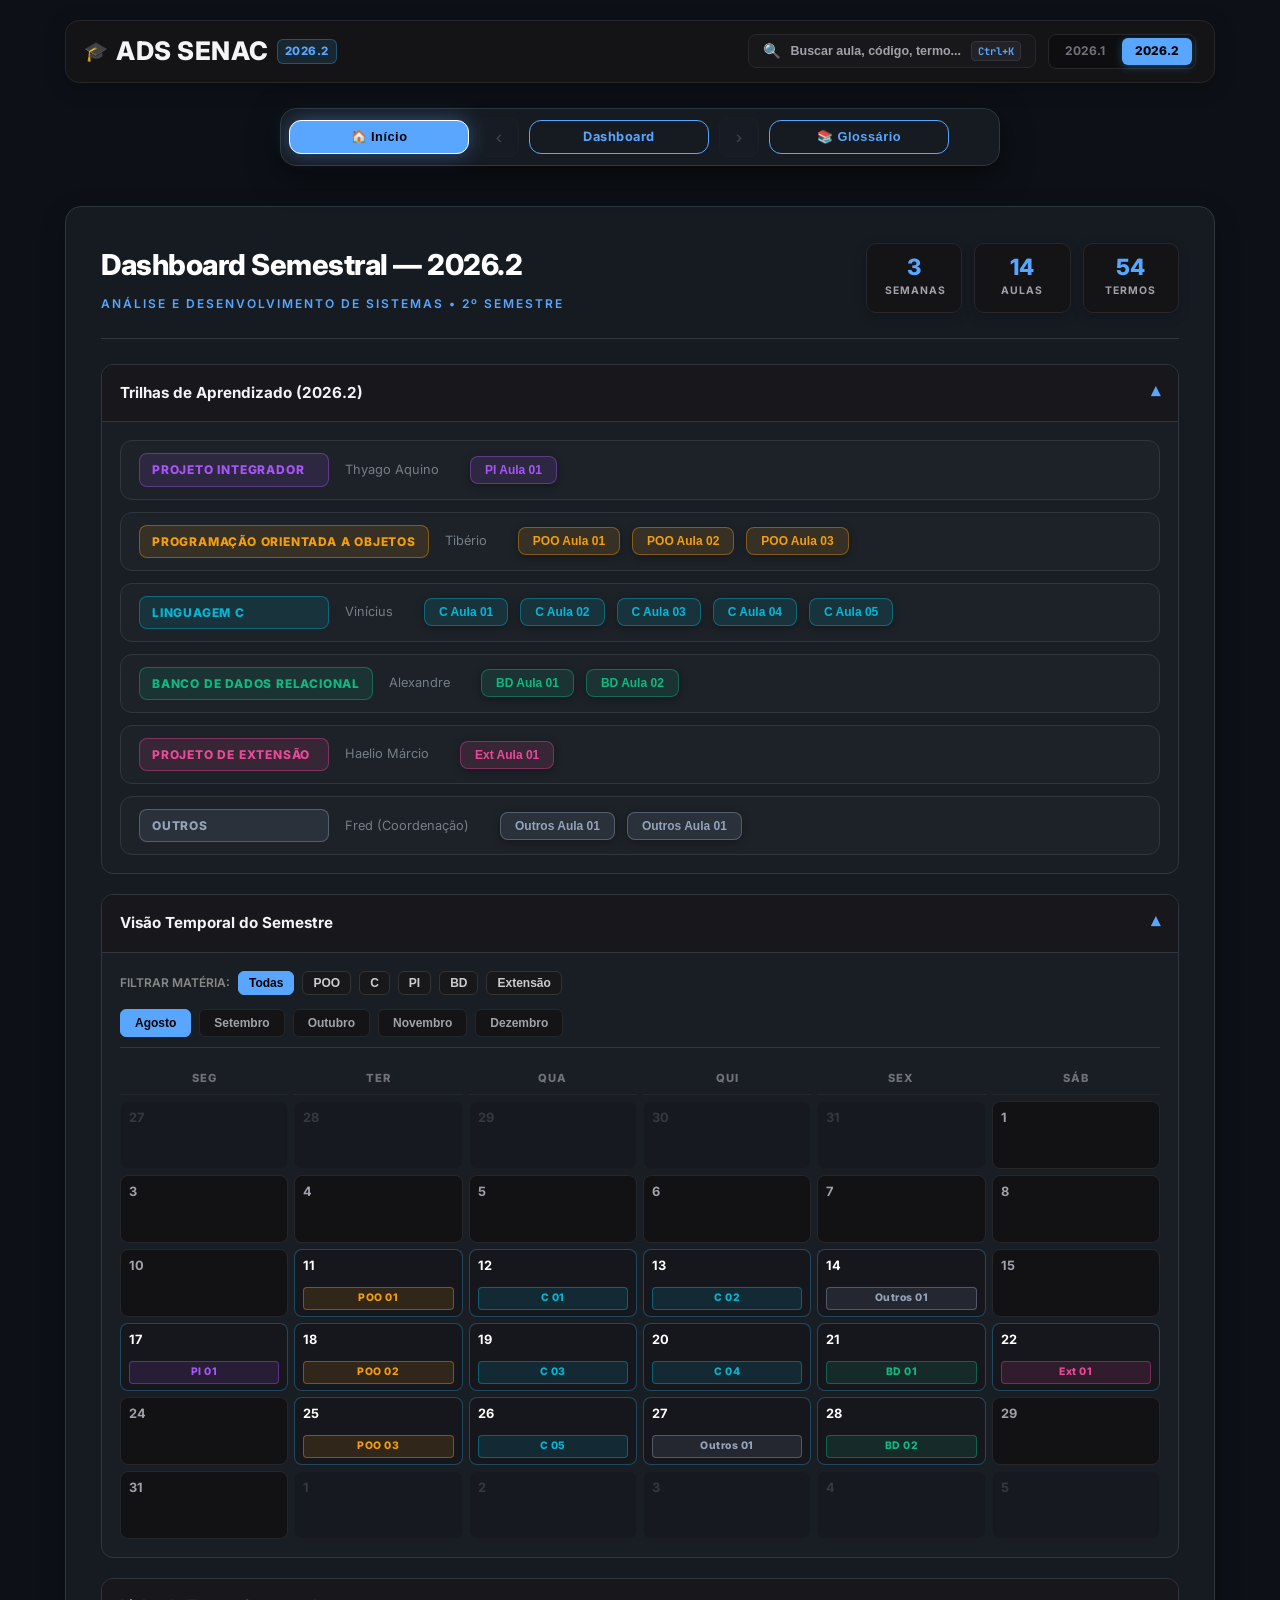
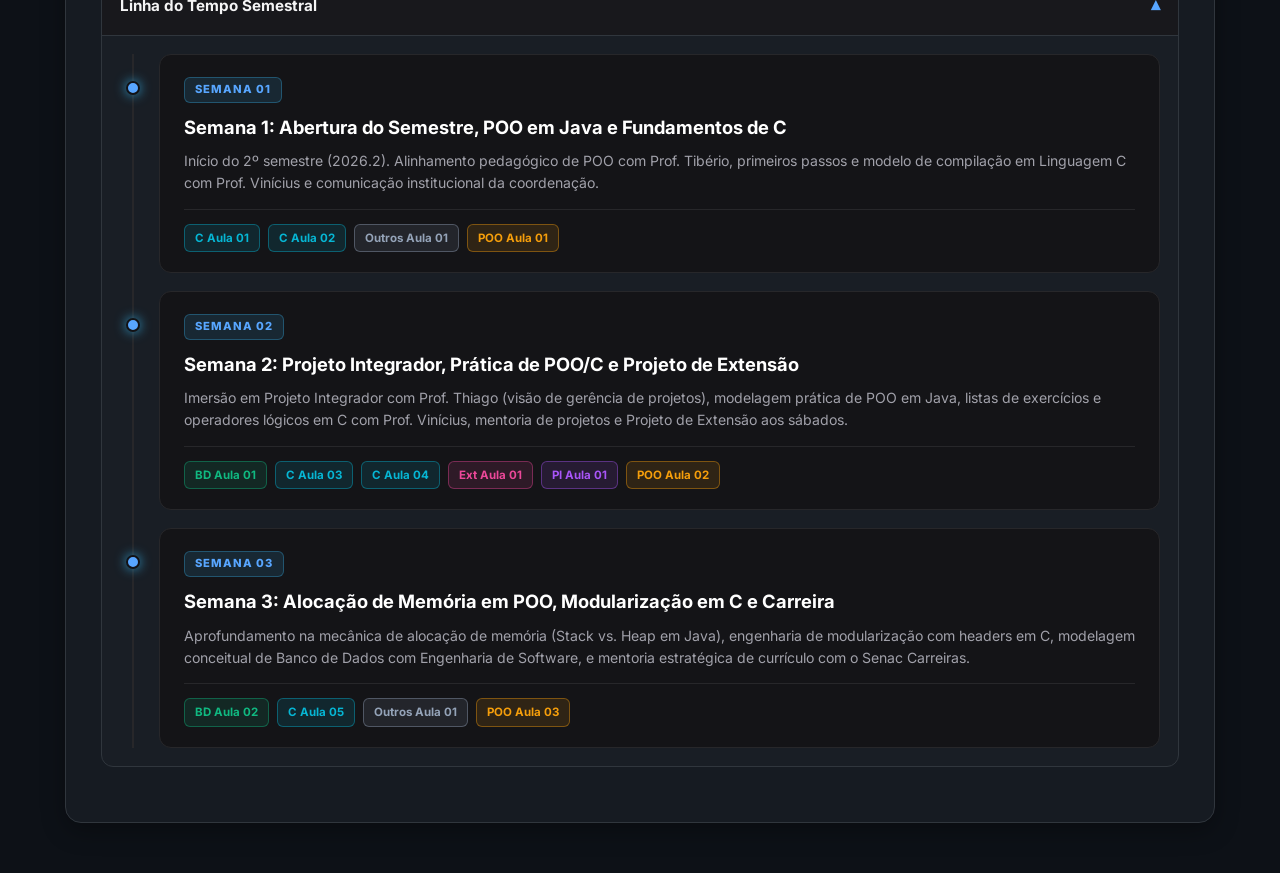
==== portal/index.html @ 9cae807d "feat(s2): processa transcricoes e compila Semana 3 localmente no portal" ====
<!DOCTYPE html>
<html lang="pt-br">
<head>
    <meta charset="UTF-8">
    <meta name="viewport" content="width=device-width, initial-scale=1.0">
    <title>Recap | ADS 2026.2</title>
    <link href="https://fonts.googleapis.com/css2?family=Inter:wght@300;400;500;600;700;800&family=JetBrains+Mono:wght@400;500;700&display=swap" rel="stylesheet">
    <style>
:root {
    --bg-color: #0d1117;
    --nav-bg: #161b22;
    --accent: #58a6ff;
    --accent-gold: #e3b341;
    --text: #e6edf3;
    --text-dim: #8b949e;
    --card: #161b22;
    --card-hover: #1c2128;
    --border: #30363d;
    --glossary-link: #58a6ff;
    --success: #3fb950;
    --danger: #f85149;
    --code-bg: #0d1117;
}

* { margin: 0; padding: 0; box-sizing: border-box; }
body { 
    background: var(--bg-color); 
    color: var(--text); 
    padding: 20px; 
    font-family: 'Inter', -apple-system, BlinkMacSystemFont, "Segoe UI", Roboto, sans-serif;
    line-height: 1.6;
}

.main-container { max-width: 1150px; margin: 0 auto; }

/* Top Header & Semester Switcher */
.header-top {
    display: flex;
    justify-content: space-between;
    align-items: center;
    padding: 15px 0 25px 0;
    border-bottom: 1px solid var(--border);
    margin-bottom: 30px;
    flex-wrap: wrap;
    gap: 15px;
}

.brand-title {
    font-size: 1.6rem;
    font-weight: 800;
    color: #fff;
    display: flex;
    align-items: center;
    gap: 10px;
}

.brand-badge {
    background: rgba(88, 166, 255, 0.15);
    color: var(--accent);
    padding: 4px 10px;
    border-radius: 20px;
    font-size: 0.75rem;
    border: 1px solid rgba(88, 166, 255, 0.3);
    font-weight: 700;
}

.semester-switcher {
    display: flex;
    background: var(--nav-bg);
    border: 1px solid var(--border);
    border-radius: 12px;
    padding: 4px;
    gap: 4px;
}

.semester-btn {
    padding: 8px 16px;
    border-radius: 8px;
    border: none;
    background: transparent;
    color: var(--text-dim);
    font-size: 0.85rem;
    font-weight: 600;
    cursor: pointer;
    text-decoration: none;
    transition: 0.2s;
}

.semester-btn.active {
    background: var(--accent);
    color: #000;
    font-weight: 700;
}

.semester-btn:hover:not(.active) {
    color: #fff;
    background: rgba(255,255,255,0.05);
}

/* Navbar */
.weekly-timeline { 
    display: flex; 
    background: var(--nav-bg); 
    padding: 8px; 
    border-radius: 16px; 
    gap: 10px; 
    margin-bottom: 40px; 
    position: sticky; 
    top: 20px; 
    z-index: 100;
    box-shadow: 0 10px 30px rgba(0,0,0,0.6);
    border: 1px solid var(--border);
    max-width: 720px; 
    margin-left: auto; 
    margin-right: auto;
    align-items: center;
    backdrop-filter: blur(10px);
}

.info-pill { 
    background: transparent; 
    color: var(--accent); 
    padding: 10px 20px; 
    border-radius: 12px; 
    border: 1px solid var(--accent); 
    font-weight: 700; 
    font-size: 0.8rem; 
    line-height: 1; 
    display: flex; 
    align-items: center; 
    min-width: 180px; 
    justify-content: center; 
    letter-spacing: 0.5px; 
    cursor: pointer; 
    transition: 0.2s; 
}

.info-pill:hover { background: rgba(88, 166, 255, 0.1); transform: scale(1.02); }
.info-pill.active { background: var(--accent) !important; color: #000 !important; box-shadow: 0 0 20px rgba(88, 166, 255, 0.4) !important; border: 1px solid #fff !important; }

.day-btn { 
    width: 40px;
    height: 40px;
    border-radius: 10px; 
    cursor: pointer; 
    transition: 0.2s; 
    display: flex; 
    align-items: center; 
    justify-content: center;
    color: var(--text); 
    font-size: 1.2rem; 
    border: 1px solid var(--border); 
    background: #21262d; 
}

.day-btn:hover { background: #30363d; color: var(--accent); }

/* Stats Bar */
.stats-bar { display: flex; gap: 15px; margin-bottom: 35px; flex-wrap: wrap; width: 100%; }
.stat-card { 
    background: var(--card); 
    border: 1px solid var(--border); 
    padding: 18px 14px; 
    border-radius: 14px; 
    flex: 1; 
    min-width: 0;
    text-align: center; 
    box-shadow: 0 4px 12px rgba(0,0,0,0.2);
}
.stat-value { font-size: 1.8rem; font-weight: 800; color: var(--accent); display: block; }
.stat-label { font-size: 0.72rem; color: var(--text-dim); text-transform: uppercase; letter-spacing: 1px; margin-top: 4px; font-weight: 700; }

/* Lesson Card */
.lesson-card {
    background: var(--card);
    border: 1px solid var(--border);
    border-radius: 16px;
    padding: 35px;
    margin-bottom: 30px;
    box-shadow: 0 8px 24px rgba(0,0,0,0.3);
}

.lesson-metadata {
    display: flex;
    gap: 10px;
    align-items: center;
    margin-bottom: 15px;
    color: var(--text-dim);
    font-size: 0.85rem;
    flex-wrap: wrap;
}

.badge {
    padding: 4px 10px;
    border-radius: 8px;
    font-size: 0.75rem;
    font-weight: 700;
    text-transform: uppercase;
}
.badge-poo { background: rgba(227, 179, 65, 0.15); color: #e3b341; border: 1px solid rgba(227, 179, 65, 0.3); }
.badge-cpp { background: rgba(88, 166, 255, 0.15); color: #58a6ff; border: 1px solid rgba(88, 166, 255, 0.3); }
.badge-bd { background: rgba(63, 185, 80, 0.15); color: #3fb950; border: 1px solid rgba(63, 185, 80, 0.3); }
.badge-pi { background: rgba(188, 140, 255, 0.15); color: #bc8cff; border: 1px solid rgba(188, 140, 255, 0.3); }

/* Disciplines Tracks Grid */
.tracks-grid {
    display: grid;
    grid-template-columns: repeat(auto-fit, minmax(260px, 1fr));
    gap: 20px;
    margin: 25px 0 40px 0;
}

.track-card {
    background: #11141a;
    border: 1px solid var(--border);
    border-radius: 14px;
    padding: 20px;
    transition: 0.2s;
    cursor: pointer;
}
.track-card:hover {
    border-color: var(--accent);
    transform: translateY(-2px);
    background: #161c24;
}
.track-title { font-size: 1.1rem; font-weight: 700; color: #fff; margin-bottom: 6px; }
.track-prof { font-size: 0.8rem; color: var(--text-dim); margin-bottom: 15px; }
.track-lessons { display: flex; flex-wrap: wrap; gap: 8px; }
.lesson-pill-btn {
    background: #21262d;
    color: var(--text);
    border: 1px solid var(--border);
    padding: 5px 12px;
    border-radius: 8px;
    font-size: 0.75rem;
    cursor: pointer;
    text-decoration: none;
    transition: 0.2s;
}
.lesson-pill-btn:hover { background: var(--accent); color: #000; font-weight: 700; }

/* Timeline Sections */
.timeline-section {
    margin-bottom: 30px;
    border-left: 2px solid var(--border);
    padding-left: 20px;
    position: relative;
}
.timeline-section::before {
    content: '';
    position: absolute;
    left: -7px;
    top: 0;
    width: 12px;
    height: 12px;
    border-radius: 50%;
    background: var(--accent);
}
.week-header {
    font-size: 1.3rem;
    font-weight: 800;
    color: #fff;
    margin-bottom: 8px;
}
.week-desc {
    color: var(--text-dim);
    font-size: 0.9rem;
    margin-bottom: 15px;
}
.week-cards-grid {
    display: grid;
    grid-template-columns: repeat(auto-fill, minmax(300px, 1fr));
    gap: 15px;
}
.week-card-item {
    background: #11141a;
    border: 1px solid var(--border);
    border-radius: 12px;
    padding: 16px;
    cursor: pointer;
    transition: 0.2s;
}
.week-card-item:hover {
    border-color: var(--accent);
    background: #171d26;
}
.item-meta { font-size: 0.75rem; color: var(--text-dim); margin-bottom: 5px; }
.item-title { font-size: 0.95rem; font-weight: 700; color: #fff; margin-bottom: 8px; }
.item-topics { font-size: 0.8rem; color: #aaa; line-height: 1.4; }

/* Content Typography */
.spa-section { display: none; }
.spa-section.active { display: block; animation: fadeIn 0.3s ease; }

@keyframes fadeIn {
    from { opacity: 0; transform: translateY(6px); }
    to { opacity: 1; transform: translateY(0); }
}

h1, h2, h3, h4 { color: #fff; margin-bottom: 15px; }
h2 { font-size: 1.4rem; border-bottom: 1px solid var(--border); padding-bottom: 8px; margin-top: 30px; }
h3 { font-size: 1.15rem; margin-top: 20px; color: var(--accent); }
p { margin-bottom: 15px; color: #c9d1d9; font-size: 0.95rem; }
ul, ol { margin: 15px 0 20px 25px; color: #c9d1d9; font-size: 0.95rem; }
li { margin-bottom: 8px; }
hr { border: 0; border-top: 1px solid var(--border); margin: 30px 0; }

/* Code Blocks */
pre, code {
    font-family: 'JetBrains Mono', monospace;
}
code:not(pre code) {
    background: #21262d;
    color: #ff7b72;
    padding: 2px 6px;
    border-radius: 6px;
    font-size: 0.85em;
}
pre {
    background: var(--code-bg);
    border: 1px solid var(--border);
    border-radius: 12px;
    padding: 16px;
    overflow-x: auto;
    margin: 20px 0;
    font-size: 0.88rem;
    line-height: 1.5;
}

/* Callouts */
.callout {
    border-left: 4px solid var(--accent);
    background: rgba(88, 166, 255, 0.08);
    border-radius: 0 12px 12px 0;
    padding: 15px 20px;
    margin: 20px 0;
}
.callout-title { font-weight: 700; margin-bottom: 6px; color: #fff; }
.callout-content { font-size: 0.9rem; color: #c9d1d9; }
.callout-warning { border-color: #d29922; background: rgba(210, 153, 34, 0.08); }
.callout-danger { border-color: #f85149; background: rgba(248, 81, 73, 0.08); }
.callout-success { border-color: #3fb950; background: rgba(63, 185, 80, 0.08); }

/* Glossario */
.glossary-grid {
    display: grid;
    grid-template-columns: repeat(auto-fill, minmax(320px, 1fr));
    gap: 20px;
    margin-top: 25px;
}
.glossary-card {
    background: #11141a;
    border: 1px solid var(--border);
    border-radius: 14px;
    padding: 20px;
}
.glossary-term {
    font-size: 1.1rem;
    font-weight: 700;
    color: var(--accent);
    margin-bottom: 8px;
}
.glossary-def {
    font-size: 0.88rem;
    color: #c9d1d9;
    margin-bottom: 12px;
    line-height: 1.5;
}
.glossary-sources {
    display: flex;
    flex-wrap: wrap;
    gap: 6px;
}
.source-tag {
    background: #21262d;
    color: var(--text-dim);
    padding: 3px 8px;
    border-radius: 6px;
    font-size: 0.7rem;
    text-decoration: none;
    transition: 0.2s;
}
.source-tag:hover { background: var(--accent); color: #000; }

/* ==========================================================================
   RESPONSIVE DESIGN (MOBILE-FIRST / TABLET OPTIMIZATIONS)
   ========================================================================== */

table {
    width: 100%;
    border-collapse: collapse;
    margin: 18px 0;
    font-size: 0.9rem;
    display: block;
    overflow-x: auto;
    -webkit-overflow-scrolling: touch;
}

th, td {
    padding: 10px 14px;
    border: 1px solid var(--border);
    text-align: left;
}

th {
    background: rgba(255, 255, 255, 0.04);
    color: #fff;
    font-weight: 700;
}

@media (max-width: 768px) {
    body {
        padding: 10px 8px;
        font-size: 15px;
        -webkit-text-size-adjust: 100%;
    }

    .main-container {
        width: 100%;
        max-width: 100%;
    }

    /* Top Header */
    .header-top {
        padding: 8px 4px 14px 4px;
        margin-bottom: 14px;
        gap: 10px;
        justify-content: space-between;
    }

    .brand-title {
        font-size: 1.2rem;
        gap: 6px;
    }

    .brand-badge {
        font-size: 0.68rem;
        padding: 2px 7px;
    }

    .semester-switcher {
        padding: 2px;
        gap: 2px;
    }

    .semester-btn {
        padding: 6px 10px;
        font-size: 0.75rem;
    }

    /* Floating Timeline / Navbar */
    .weekly-timeline {
        top: 8px;
        padding: 5px 6px;
        gap: 5px;
        max-width: 100%;
        margin-bottom: 18px;
        border-radius: 12px;
    }

    .info-pill {
        min-width: 0 !important;
        padding: 7px 10px;
        font-size: 0.72rem;
        flex: 1;
        letter-spacing: 0;
    }

    #nav-context {
        min-width: 0 !important;
        max-width: 115px;
        font-size: 0.72rem;
        padding: 7px 4px;
        text-overflow: ellipsis;
        overflow: hidden;
        white-space: nowrap;
    }

    .day-btn {
        width: 34px;
        height: 34px;
        min-width: 34px;
        font-size: 1.05rem;
        border-radius: 8px;
        flex-shrink: 0;
    }

    /* Stats Bar */
    .stats-bar {
        display: grid;
        grid-template-columns: repeat(3, 1fr);
        gap: 8px;
        margin-bottom: 18px;
    }

    .stat-card {
        min-width: 0;
        padding: 10px 4px;
        border-radius: 10px;
    }

    .stat-value {
        font-size: 1.25rem;
    }

    .stat-label {
        font-size: 0.6rem;
        letter-spacing: 0.5px;
        margin-top: 2px;
    }

    /* Lesson Card & Typography */
    .lesson-card {
        padding: 18px 14px;
        border-radius: 12px;
        margin-bottom: 18px;
    }

    .lesson-metadata {
        gap: 6px;
        font-size: 0.75rem;
        margin-bottom: 12px;
    }

    .badge {
        padding: 3px 7px;
        font-size: 0.68rem;
    }

    h1, .lesson-card h1 {
        font-size: 1.3rem !important;
        line-height: 1.3;
        margin-bottom: 10px;
    }

    h2, .lesson-card h2 {
        font-size: 1.12rem !important;
        margin-top: 22px;
        padding-bottom: 5px;
        margin-bottom: 10px;
    }

    h3, .lesson-card h3 {
        font-size: 1rem !important;
        margin-top: 16px;
        margin-bottom: 8px;
    }

    p, .lesson-card p {
        font-size: 0.92rem;
        line-height: 1.6;
        color: #d1d5db;
        margin-bottom: 12px;
    }

    ul, ol, .lesson-card ul, .lesson-card ol {
        margin: 10px 0 14px 18px;
        font-size: 0.92rem;
    }

    li, .lesson-card li {
        margin-bottom: 6px;
        line-height: 1.55;
    }

    /* Callouts */
    .callout {
        padding: 12px 14px;
        margin: 14px 0;
        border-radius: 0 10px 10px 0;
    }

    .callout-title {
        font-size: 0.78rem;
        margin-bottom: 4px;
    }

    .callout-content {
        font-size: 0.85rem;
        line-height: 1.5;
    }

    /* Code Blocks */
    pre, div.sourceCode {
        padding: 12px 14px !important;
        margin: 14px 0 !important;
        font-size: 0.8rem !important;
        border-radius: 8px !important;
        line-height: 1.45 !important;
        border-left-width: 3px !important;
    }

    code:not(pre code) {
        font-size: 0.8em;
        word-break: break-word;
    }

    /* Tables */
    table {
        margin: 14px 0;
        font-size: 0.8rem;
    }

    th, td {
        padding: 8px 10px;
        white-space: nowrap;
    }

    /* Tracks Grid */
    .tracks-grid {
        grid-template-columns: 1fr;
        gap: 10px;
        margin: 16px 0 25px 0;
    }

    .track-card {
        padding: 14px;
    }

    .track-title {
        font-size: 0.98rem;
    }

    /* Discipline Rows */
    .discipline-row {
        flex-direction: column;
        align-items: flex-start;
        gap: 10px;
        padding: 12px 14px;
    }

    .disc-badge {
        min-width: unset;
        width: 100%;
        text-align: center;
        padding: 6px 10px;
    }

    .lesson-pills {
        width: 100%;
        gap: 6px;
    }

    .lesson-pill {
        font-size: 0.7rem;
        padding: 5px 10px;
    }

    /* Timeline */
    .timeline-container {
        padding-left: 16px;
        margin-left: 6px;
        gap: 12px;
    }

    .timeline-dot {
        left: -23px;
        top: 18px;
        width: 12px;
        height: 12px;
    }

    .timeline-card {
        padding: 14px 16px;
        border-radius: 10px;
    }

    .timeline-title {
        font-size: 1.02rem;
    }

    .timeline-text {
        font-size: 0.83rem;
        margin-bottom: 10px;
        line-height: 1.5;
    }

    .timeline-mini-pills {
        gap: 5px;
        padding-top: 10px;
    }

    .timeline-mini-pill {
        font-size: 0.68rem;
        padding: 3px 7px;
    }

    /* Month selector & Calendar */
    .collapsible-content {
        padding: 10px 4px !important;
    }

    .month-selector {
        overflow-x: auto;
        -webkit-overflow-scrolling: touch;
        padding-bottom: 6px;
        gap: 6px;
        display: flex;
        justify-content: flex-start;
    }

    .month-pill {
        font-size: 0.72rem;
        padding: 5px 10px;
        white-space: nowrap;
        flex-shrink: 0;
    }

    .calendar-wrapper {
        width: 100%;
        overflow-x: auto;
        -webkit-overflow-scrolling: touch;
        padding-bottom: 4px;
    }

    .calendar-grid {
        display: grid !important;
        grid-template-columns: repeat(6, minmax(0, 1fr)) !important;
        gap: 3px !important;
        width: 100% !important;
        min-width: 300px !important;
    }

    .calendar-header-day {
        font-size: 0.65rem;
        padding: 3px 1px;
    }

    .calendar-day {
        min-height: 46px;
        padding: 3px 2px;
        border-radius: 5px;
        min-width: 0 !important;
        overflow: hidden;
    }

    .day-number {
        font-size: 0.68rem;
    }

    .cal-tag {
        font-size: 0.52rem;
        padding: 1px 2px;
        letter-spacing: 0;
        margin-top: 2px;
        white-space: nowrap;
        overflow: hidden;
        text-overflow: ellipsis;
    }

    /* Glossary */
    .glossary-grid {
        grid-template-columns: 1fr !important;
        gap: 10px !important;
        margin-top: 15px !important;
    }

    .glossary-item {
        padding: 14px 16px !important;
        border-radius: 10px !important;
    }

    .glossary-term {
        font-size: 0.95rem !important;
    }

    .glossary-def {
        font-size: 0.83rem !important;
        margin-bottom: 10px !important;
    }

    .glossary-footer {
        padding-top: 10px !important;
    }

    .action-btn {
        padding: 4px 8px !important;
        font-size: 0.68rem !important;
    }
}


    /* --- TOP APP BAR UNIFICADA (1 LINHA HORIZONTAL) --- */
    .app-header {
        display: flex !important;
        flex-direction: row !important;
        justify-content: space-between !important;
        align-items: center !important;
        background: #141417 !important;
        border: 1px solid #27272a !important;
        border-radius: 14px !important;
        padding: 10px 18px !important;
        margin-bottom: 25px !important;
        box-shadow: 0 4px 20px rgba(0,0,0,0.3) !important;
        flex-wrap: wrap !important;
        gap: 15px !important;
    }
    .brand {
        display: inline-flex !important;
        flex-direction: row !important;
        align-items: center !important;
        gap: 8px !important;
        font-weight: 800 !important;
        font-size: 1.05rem !important;
        color: #fff !important;
        text-decoration: none !important;
    }
    .brand-icon { font-size: 1.2rem !important; line-height: 1 !important; }
    .brand-title { font-weight: 800 !important; letter-spacing: 0.5px !important; color: #f4f4f5 !important; }
    .brand-badge {
        background: rgba(56, 189, 248, 0.12) !important;
        color: var(--accent) !important;
        border: 1px solid rgba(56, 189, 248, 0.3) !important;
        padding: 2px 7px !important;
        border-radius: 6px !important;
        font-size: 0.72rem !important;
        font-weight: 800 !important;
        letter-spacing: 0.5px !important;
    }
    .header-actions {
        display: flex !important;
        flex-direction: row !important;
        align-items: center !important;
        gap: 12px !important;
    }
    .search-trigger-btn {
        background: #18181b !important;
        border: 1px solid #27272a !important;
        color: #a1a1aa !important;
        padding: 6px 14px !important;
        border-radius: 8px !important;
        font-size: 0.78rem !important;
        font-weight: 600 !important;
        display: inline-flex !important;
        align-items: center !important;
        gap: 10px !important;
        cursor: pointer !important;
        transition: all 0.2s !important;
    }
    .search-trigger-btn:hover {
        border-color: var(--accent) !important;
        color: #fff !important;
        background: #202025 !important;
        box-shadow: 0 0 15px rgba(56, 189, 248, 0.15) !important;
    }
    .kbd-shortcut {
        background: #222227 !important;
        border: 1px solid #33333d !important;
        color: var(--accent) !important;
        padding: 2px 6px !important;
        border-radius: 4px !important;
        font-size: 0.65rem !important;
        font-family: 'JetBrains Mono', monospace !important;
        font-weight: 700 !important;
    }
    .semester-pills {
        display: inline-flex !important;
        flex-direction: row !important;
        background: #0e0e11 !important;
        border: 1px solid #27272a !important;
        padding: 3px !important;
        border-radius: 8px !important;
        gap: 4px !important;
    }
    .sem-link {
        text-decoration: none !important;
        padding: 5px 12px !important;
        border-radius: 6px !important;
        font-size: 0.75rem !important;
        font-weight: 700 !important;
        color: #71717a !important;
        transition: all 0.2s !important;
        line-height: 1.2 !important;
        border: 1px solid transparent !important;
    }
    .sem-link:hover { color: #f4f4f5 !important; }
    .sem-link.active {
        background: var(--accent) !important;
        color: #000 !important;
        font-weight: 800 !important;
        box-shadow: 0 2px 8px rgba(56, 189, 248, 0.3) !important;
    }

    /* --- HEADER HERO HORIZONTAL --- */
    .hero-header-row {
        display: flex; justify-content: space-between; align-items: center;
        gap: 25px; padding-bottom: 25px; border-bottom: 1px solid var(--border); margin-bottom: 25px;
    }
    .hero-brand-col { flex: 1; }
    .hero-title { margin: 0; font-size: 1.8rem; font-weight: 800; color: #fff; letter-spacing: -0.5px; }
    .hero-subtitle { color: var(--accent); font-size: 0.75rem; text-transform: uppercase; letter-spacing: 2px; margin-top: 6px; font-weight: 600; }
    
    .stats-cards-col { display: flex; gap: 12px; }
    .stat-card {
        background: #141417; border: 1px solid #27272a; padding: 12px 18px;
        border-radius: 10px; min-width: 95px; text-align: center;
    }
    .stat-value { font-size: 1.4rem; font-weight: 800; color: var(--accent); display: block; line-height: 1; }
    .stat-label { font-size: 0.65rem; color: #a1a1aa; text-transform: uppercase; letter-spacing: 1px; font-weight: 700; margin-top: 5px; display: block; }

    /* --- SEÇÕES COLAPSÁVEIS MODERNAS --- */
    .collapsible-section {
        margin-top: 20px; border: 1px solid var(--border); border-radius: 12px;
        background: rgba(255,255,255,0.01); overflow: hidden; margin-bottom: 20px;
    }
    .collapsible-section summary {
        padding: 14px 18px; font-size: 0.95rem; font-weight: 700; color: #f4f4f5;
        cursor: pointer; background: #141417; display: flex; align-items: center;
        justify-content: space-between; user-select: none; transition: background 0.2s;
    }
    .collapsible-section summary:hover { background: #1c1c20; }
    .collapsible-section[open] summary { border-bottom: 1px solid var(--border); background: #18181c; }
    .collapsible-section summary::-webkit-details-marker { display: none; }
    .collapsible-section summary::after { content: '▾'; font-size: 1.1rem; color: var(--accent); transition: transform 0.2s; }
    .collapsible-section[open] summary::after { transform: rotate(180deg); }
    .collapsible-content { padding: 18px; }

    /* --- CALENDÁRIO MODERNO (APENAS MÊS ATIVO) --- */
    .calendar-view { display: none; }
    .calendar-view.active { display: block !important; }

    .cal-filter-bar { display: flex; align-items: center; gap: 8px; margin-bottom: 14px; flex-wrap: wrap; }
    .filter-label { font-size: 0.75rem; color: #888; font-weight: 600; text-transform: uppercase; }
    .cal-filter-btn {
        background: #18181b; border: 1px solid #333; color: #ccc;
        padding: 4px 10px; border-radius: 6px; font-size: 0.75rem; font-weight: 700; cursor: pointer; transition: all 0.2s;
    }
    .cal-filter-btn:hover { border-color: #555; color: #fff; }
    .cal-filter-btn.active { background: var(--accent); color: #000; border-color: var(--accent); }
    .cal-filter-btn.btn-poo.active { background: #f59e0b; color: #000; border-color: #f59e0b; }
    .cal-filter-btn.btn-c.active { background: #06b6d4; color: #000; border-color: #06b6d4; }
    .cal-filter-btn.btn-pi.active { background: #a855f7; color: #fff; border-color: #a855f7; }
    .cal-filter-btn.btn-bd.active { background: #10b981; color: #000; border-color: #10b981; }
    .cal-filter-btn.btn-ext.active { background: #ec4899; color: #fff; border-color: #ec4899; }

    .month-selector { display: flex; gap: 8px; margin-bottom: 16px; border-bottom: 1px solid var(--border); padding-bottom: 10px; }
    .month-pill {
        background: #141417; border: 1px solid #27272a; color: #a1a1aa;
        padding: 6px 14px; border-radius: 6px; font-size: 0.75rem; font-weight: 700; cursor: pointer; transition: all 0.2s;
    }
    .month-pill:hover { color: #fff; border-color: #3f3f46; }
    .month-pill.active { background: var(--accent); color: #000; border-color: var(--accent); font-weight: 800; }

    .calendar-grid { display: grid; grid-template-columns: repeat(6, 1fr); gap: 6px; }
    .calendar-header-day {
        text-align: center; font-size: 0.7rem; font-weight: 800; color: #71717a;
        text-transform: uppercase; letter-spacing: 1px; padding: 6px 0; border-bottom: 1px solid #27272a;
    }
    .calendar-day {
        background: #121215; border: 1px solid #27272a; border-radius: 8px;
        min-height: 68px; padding: 6px 8px; display: flex; flex-direction: column;
        justify-content: space-between; transition: all 0.2s;
    }
    .calendar-day.other-month { opacity: 0.2; background: #0b0b0d; border-color: #1a1a1d; }
    .calendar-day.active-lesson { background: #16161d; border-color: rgba(56, 189, 248, 0.3); cursor: pointer; }
    .calendar-day.active-lesson:hover {
        transform: translateY(-2px); border-color: var(--accent); box-shadow: 0 4px 15px rgba(56, 189, 248, 0.15);
    }
    .day-number { font-size: 0.8rem; font-weight: 700; color: #a1a1aa; }
    .calendar-day.active-lesson .day-number { color: #fff; }
    .cal-tag {
        display: block; padding: 2px 5px; border-radius: 4px; font-size: 0.65rem;
        font-weight: 800; text-align: center; letter-spacing: 0.5px; margin-top: 3px;
    }

    /* --- TRILHAS DE APRENDIZADO COM ESPAÇAMENTO RESPIRADO --- */
    .discipline-tracks { display: flex; flex-direction: column; gap: 12px; }
    .discipline-row {
        display: flex; align-items: center; gap: 16px; padding: 12px 18px;
        border-radius: 12px; border: 1px solid var(--border);
        background: rgba(255,255,255,0.015); flex-wrap: wrap;
    }
    .disc-badge {
        padding: 6px 12px; border-radius: 8px; font-size: 0.75rem; font-weight: 800;
        text-transform: uppercase; letter-spacing: 0.8px; min-width: 190px; text-align: left;
    }
    .lesson-pills { display: flex; gap: 12px; flex-wrap: wrap; align-items: center; }
    .lesson-pill {
        padding: 6px 14px; border-radius: 8px; font-size: 0.75rem; font-weight: 700;
        cursor: pointer; transition: all 0.2s; border: 1px solid transparent;
        box-shadow: 0 2px 8px rgba(0,0,0,0.3); margin: 2px 0;
    }
    .lesson-pill:hover { transform: translateY(-2px); filter: brightness(1.25); box-shadow: 0 4px 12px rgba(0,0,0,0.5); }

    /* --- LINHA DO TEMPO SEMESTRAL VIBRANTE & ELEGANTE --- */
    .timeline-container {
        display: flex; flex-direction: column; gap: 18px;
        position: relative; padding-left: 25px; border-left: 2px solid #27272a; margin-left: 12px;
    }
    .timeline-card {
        background: #141417; border: 1px solid #27272a; border-radius: 12px;
        padding: 20px 24px; cursor: pointer; transition: all 0.25s ease; position: relative;
    }
    .timeline-card:hover {
        background: #17171d; border-color: rgba(56, 189, 248, 0.4);
        transform: translateX(4px); box-shadow: 0 8px 25px rgba(0,0,0,0.5);
    }
    .timeline-dot {
        position: absolute; left: -34px; top: 26px; width: 14px; height: 14px;
        border-radius: 50%; background: var(--accent); box-shadow: 0 0 12px rgba(56, 189, 248, 0.8);
        border: 2px solid #121215;
    }
    .timeline-badge {
        display: inline-block; background: rgba(56, 189, 248, 0.12); color: var(--accent);
        border: 1px solid rgba(56, 189, 248, 0.3); padding: 3px 10px; border-radius: 6px;
        font-size: 0.7rem; font-weight: 800; text-transform: uppercase; letter-spacing: 1px; margin-bottom: 10px;
    }
    .timeline-title { font-size: 1.15rem; font-weight: 700; color: #fff; margin: 0 0 8px 0; }
    .timeline-text { font-size: 0.88rem; color: #a1a1aa; line-height: 1.55; margin-bottom: 15px; }
    .timeline-mini-pills {
        display: flex; gap: 8px; flex-wrap: wrap; border-top: 1px solid #27272a; padding-top: 14px;
    }
    .timeline-mini-pill {
        padding: 4px 10px; border-radius: 6px; font-size: 0.72rem; font-weight: 700;
        cursor: pointer; transition: all 0.15s;
    }
    .timeline-mini-pill:hover { transform: translateY(-1px); filter: brightness(1.25); }

    /* Termos do Glossário no Texto */
    .term-link {
        color: #fbbf24 !important;
        text-decoration: none !important;
        border-bottom: 1.5px dotted #f59e0b !important;
        font-weight: 600 !important;
        padding: 0 3px;
        border-radius: 3px;
        transition: all 0.15s ease;
    }
    .term-link:hover {
        background: rgba(245, 158, 11, 0.18) !important;
        color: #fef08a !important;
        border-bottom-style: solid !important;
    }

    /* --- GLOSSÁRIO COM BORDA NÍTIDA & DELIMITADORA --- */
    .glossary-grid {
        display: grid !important;
        grid-template-columns: repeat(auto-fill, minmax(320px, 1fr)) !important;
        gap: 16px !important;
        margin-top: 20px !important;
    }
    .glossary-item {
        background: #141417 !important;
        border: 1px solid #2d2d34 !important;
        border-radius: 12px !important;
        padding: 20px 22px !important;
        display: flex !important;
        flex-direction: column !important;
        justify-content: space-between !important;
        transition: all 0.2s ease !important;
        box-shadow: 0 4px 15px rgba(0,0,0,0.3) !important;
    }
    .glossary-item:hover {
        border-color: var(--accent) !important;
        background: #18181d !important;
        transform: translateY(-2px) !important;
        box-shadow: 0 8px 25px rgba(0,0,0,0.5) !important;
    }
    .glossary-term {
        font-size: 1.1rem !important;
        font-weight: 800 !important;
        color: #fff !important;
        margin-bottom: 8px !important;
        display: block !important;
        letter-spacing: -0.3px !important;
    }
    .glossary-def {
        font-size: 0.88rem !important;
        color: #c4c4cc !important;
        line-height: 1.55 !important;
        margin-bottom: 16px !important;
        flex-grow: 1 !important;
    }
    .glossary-footer {
        display: flex !important;
        justify-content: space-between !important;
        align-items: center !important;
        border-top: 1px solid #27272a !important;
        padding-top: 12px !important;
        gap: 8px !important;
        flex-wrap: wrap !important;
    }
    .action-btn {
        background: #202025 !important;
        color: #a1a1aa !important;
        border: 1px solid #33333d !important;
        padding: 4px 10px !important;
        border-radius: 6px !important;
        font-size: 0.72rem !important;
        font-weight: 700 !important;
        cursor: pointer !important;
        transition: all 0.15s !important;
    }
    .action-btn:hover {
        background: var(--accent) !important;
        color: #000 !important;
    }
    .wiki-btn {
        background: rgba(56, 189, 248, 0.1) !important; color: #38bdf8 !important;
        border: 1px solid rgba(56, 189, 248, 0.3) !important; font-weight: 700 !important;
        text-decoration: none !important; display: inline-flex !important; align-items: center !important;
    }
    .wiki-btn:hover { background: #38bdf8 !important; color: #000 !important; }

    /* --- ILUMINAÇÃO DE SINTAXE VIBRANTE (DRACULA / ONE DARK) --- */
    pre, div.sourceCode {
        background: #0d1117 !important;
        border: 1px solid #30363d !important;
        border-left: 4px solid var(--accent) !important;
        border-radius: 10px !important;
        padding: 16px 20px !important;
        overflow-x: auto !important;
        margin: 22px 0 !important;
        font-family: 'JetBrains Mono', monospace !important;
        font-size: 0.88rem !important;
        line-height: 1.6 !important;
        box-shadow: 0 6px 20px rgba(0,0,0,0.5) !important;
    }
    pre code, code.sourceCode, .sourceCode span {
        font-family: 'JetBrains Mono', monospace !important;
    }
    span.kw, code span.kw { color: #ff7b72 !important; font-weight: 700 !important; }
    span.dt, code span.dt { color: #79c0ff !important; font-weight: 600 !important; }
    span.st, code span.st { color: #a5d6ff !important; }
    span.co, code span.co { color: #8b949e !important; font-style: italic !important; }
    span.fu, code span.fu { color: #d2a8ff !important; font-weight: 600 !important; }
    span.dv, span.fl, span.bn, code span.dv, code span.fl { color: #ffa657 !important; font-weight: 600 !important; }
    span.op, code span.op { color: #79c0ff !important; }
    span.pp, code span.pp { color: #ff7b72 !important; font-weight: 600 !important; }
    span.cf, code span.cf { color: #ff7b72 !important; font-weight: 700 !important; }
    span.va, code span.va { color: #e6edf3 !important; }

    /* Modal de Busca */
    .search-modal-backdrop {
        position: fixed; inset: 0; background: rgba(0,0,0,0.75); backdrop-filter: blur(5px);
        z-index: 10000; display: none; align-items: flex-start; justify-content: center; padding-top: 10vh;
    }
    .search-modal-backdrop.open { display: flex; }
    .search-modal-box {
        background: #18181b; border: 1px solid #3f3f46; border-radius: 14px;
        width: 90%; max-width: 680px; box-shadow: 0 20px 50px rgba(0,0,0,0.8); overflow: hidden;
    }
    .search-input-wrapper {
        display: flex; align-items: center; gap: 12px; padding: 16px 20px;
        border-bottom: 1px solid #27272a; background: #121215;
    }
    .search-modal-icon { font-size: 1.2rem; color: var(--accent); }
    #search-input {
        background: transparent; border: none; outline: none; color: #fff;
        font-size: 1rem; width: 100%; font-family: 'Inter', sans-serif;
    }
    .search-close-btn {
        background: #27272a; border: 1px solid #3f3f46; color: #888;
        padding: 3px 8px; border-radius: 4px; font-size: 0.7rem; cursor: pointer;
    }
    .search-results-list { max-height: 420px; overflow-y: auto; padding: 10px; }
    .search-empty-state { color: #71717a; text-align: center; padding: 30px; font-size: 0.9rem; }
    .search-result-item {
        padding: 12px 16px; border-radius: 8px; margin-bottom: 6px;
        background: rgba(255,255,255,0.02); border: 1px solid transparent; cursor: pointer; transition: all 0.15s;
    }
    .search-result-item:hover { background: rgba(56, 189, 248, 0.08); border-color: rgba(56, 189, 248, 0.3); }
    .search-result-header { display: flex; align-items: center; gap: 10px; margin-bottom: 6px; }
    .search-result-badge { padding: 2px 6px; border-radius: 4px; font-size: 0.65rem; font-weight: 800; }
    .search-result-title { font-weight: 700; color: #f4f4f5; font-size: 0.9rem; flex-grow: 1; }
    .search-result-date { font-size: 0.75rem; color: #71717a; }
    .search-result-snippet { font-size: 0.8rem; color: #a1a1aa; line-height: 1.4; }
    .search-highlight { background: rgba(245, 158, 11, 0.3); color: #fbbf24; padding: 0 3px; border-radius: 2px; }
    
    .term-flash { animation: flashHighlight 1.5s ease; }
    @keyframes flashHighlight {
        0% { background: rgba(56, 189, 248, 0.35); }
        100% { background: transparent; }
    }

    @media (max-width: 768px) {
        .hero-header-row {
            flex-direction: column !important;
            align-items: stretch !important;
            gap: 14px !important;
            padding-bottom: 16px !important;
            margin-bottom: 16px !important;
        }
        .hero-brand-col {
            width: 100% !important;
            text-align: left !important;
        }
        .hero-title {
            font-size: 1.35rem !important;
            margin-bottom: 4px !important;
        }
        .hero-subtitle {
            font-size: 0.7rem !important;
            letter-spacing: 1px !important;
        }
        .stats-cards-col {
            display: grid !important;
            grid-template-columns: repeat(3, 1fr) !important;
            gap: 8px !important;
            width: 100% !important;
        }
        .stat-card {
            min-width: 0 !important;
            padding: 10px 4px !important;
            border-radius: 8px !important;
            text-align: center !important;
        }
        .stat-value {
            font-size: 1.25rem !important;
        }
        .stat-label {
            font-size: 0.62rem !important;
            letter-spacing: 0.5px !important;
            margin-top: 2px !important;
        }

        /* Header & Search Button on Mobile */
        .app-header {
            padding: 8px 10px !important;
            margin-bottom: 16px !important;
            gap: 8px !important;
            justify-content: space-between !important;
            flex-wrap: nowrap !important;
        }
        .brand {
            font-size: 0.92rem !important;
            gap: 5px !important;
            flex-shrink: 0 !important;
        }
        .brand-icon { font-size: 1rem !important; }
        .brand-title { font-size: 0.88rem !important; }
        .brand-badge { font-size: 0.65rem !important; padding: 1px 5px !important; }
        .header-actions {
            gap: 6px !important;
            flex-shrink: 0 !important;
            align-items: center !important;
        }
        .search-trigger-btn {
            padding: 6px 10px !important;
            font-size: 0.75rem !important;
            gap: 5px !important;
            border-radius: 6px !important;
        }
        .search-placeholder { display: none !important; }
        .kbd-shortcut { display: none !important; }
        .semester-pills { padding: 2px !important; gap: 2px !important; }
        .sem-link { padding: 4px 8px !important; font-size: 0.72rem !important; }

        /* Search Modal on Mobile */
        .search-modal-backdrop { padding: 15px 10px 0 10px !important; }
        .search-modal-box { width: 100% !important; max-width: 100% !important; border-radius: 12px !important; }
        .search-input-wrapper { padding: 12px 14px !important; gap: 8px !important; }
        #search-input { font-size: 0.95rem !important; }
        .search-results-list { max-height: 65vh !important; padding: 6px !important; }
        .search-result-item { padding: 10px 12px !important; }
        .search-result-title { font-size: 0.85rem !important; }
        .search-result-snippet { font-size: 0.75rem !important; }
        .glossary-grid { grid-template-columns: 1fr !important; gap: 12px !important; }
        .glossary-item { padding: 14px 16px !important; }
        .glossary-term { font-size: 1rem !important; }
        .glossary-def { font-size: 0.84rem !important; }

        /* Calendar & Collapsible on Mobile */
        .collapsible-content { padding: 10px 4px !important; }
        .cal-filter-bar { overflow-x: auto !important; -webkit-overflow-scrolling: touch !important; flex-wrap: nowrap !important; padding-bottom: 6px !important; }
        .cal-filter-btn { white-space: nowrap !important; flex-shrink: 0 !important; }
        .calendar-wrapper { width: 100% !important; overflow-x: auto !important; -webkit-overflow-scrolling: touch !important; padding-bottom: 6px !important; }
        .calendar-grid { display: grid !important; grid-template-columns: repeat(6, minmax(0, 1fr)) !important; gap: 3px !important; width: 100% !important; min-width: 300px !important; }
        .calendar-day { min-height: 46px !important; padding: 3px 2px !important; min-width: 0 !important; overflow: hidden !important; }
        .cal-tag { font-size: 0.52rem !important; padding: 1px 2px !important; white-space: nowrap !important; overflow: hidden !important; text-overflow: ellipsis !important; }
    }
    
    </style>
</head>
<body>
    <div class="main-container">
        <!-- Top App Bar (1 Linha Unificada) -->
        <header class="app-header">
            <div class="brand">
                <span class="brand-icon">🎓</span>
                <span class="brand-title">ADS SENAC</span>
                <span class="brand-badge">2026.2</span>
            </div>
            <div class="header-actions">
                <button class="search-trigger-btn" onclick="openSearchModal()" title="Busca Global (Ctrl+K)">
                    <span style="font-size:0.9rem; color:var(--accent);">🔍</span>
                    <span class="search-placeholder">Buscar aula, código, termo...</span>
                    <span class="kbd-shortcut">Ctrl+K</span>
                </button>
                <div class="semester-pills">
                    <a href="Recap_Master_S1.html" class="sem-link">2026.1</a>
                    <a href="Recap_Master_S2.html" class="sem-link active">2026.2</a>
                </div>
            </div>
        </header>

        <!-- Barra de Navegação Flutuante -->
        <nav class="weekly-timeline">
            <button id="nav-home" class="info-pill active" onclick="showSection('dashboard')" title="Início">🏠 Início</button>
            <button id="nav-prev" class="day-btn" onclick="goPrev()" title="Aula Anterior na Matéria">‹</button>
            <div id="nav-context" class="info-pill context-pill">Dashboard</div>
            <button id="nav-next" class="day-btn" onclick="goNext()" title="Próxima Aula na Matéria">›</button>
            <button id="nav-glossary" class="info-pill" onclick="showSection('glossary')" title="Glossário">📚 Glossário</button>
        </nav>

        <main id="spa-content">
            <section id="week-summary" class="spa-section active">
                <div class="lesson-card hero-card">
                    <!-- Header Horizontal (1 Linha, 2 Colunas / Título + Métricas) -->
                    <div class="hero-header-row">
                        <div class="hero-brand-col">
                            <h1 class="hero-title">Dashboard Semestral — 2026.2</h1>
                            <div class="hero-subtitle">Análise e Desenvolvimento de Sistemas • 2º Semestre</div>
                        </div>
                        <div class="stats-cards-col">
                            <div class="stat-card"><span class="stat-value">3</span><span class="stat-label">Semanas</span></div>
                            <div class="stat-card"><span class="stat-value">14</span><span class="stat-label">Aulas</span></div>
                            <div class="stat-card"><span class="stat-value">54</span><span class="stat-label">Termos</span></div>
                        </div>
                    </div>
                    
                    <details class='collapsible-section' open><summary>Trilhas de Aprendizado (2026.2)</summary><div class='collapsible-content'><div class='discipline-tracks'><div class='discipline-row'><span class='disc-badge' style='background:rgba(168, 85, 247, 0.12); color:#a855f7; border:1px solid rgba(168, 85, 247, 0.4);'>Projeto Integrador</span> <span style='font-size:0.8rem; margin-right:15px;'><span style='color:var(--text-dim); opacity:0.8;'>Thyago Aquino</span></span><div class='lesson-pills'><button class='lesson-pill' style='background:rgba(168, 85, 247, 0.12); color:#a855f7; border:1px solid rgba(168, 85, 247, 0.4);' onclick="showSection('W02-pi_01')">PI Aula 01</button></div></div><div class='discipline-row'><span class='disc-badge' style='background:rgba(245, 158, 11, 0.12); color:#f59e0b; border:1px solid rgba(245, 158, 11, 0.4);'>Programação Orientada a Objetos</span> <span style='font-size:0.8rem; margin-right:15px;'><span style='color:var(--text-dim); opacity:0.8;'>Tibério</span></span><div class='lesson-pills'><button class='lesson-pill' style='background:rgba(245, 158, 11, 0.12); color:#f59e0b; border:1px solid rgba(245, 158, 11, 0.4);' onclick="showSection('W01-poo_01')">POO Aula 01</button><button class='lesson-pill' style='background:rgba(245, 158, 11, 0.12); color:#f59e0b; border:1px solid rgba(245, 158, 11, 0.4);' onclick="showSection('W02-poo_02')">POO Aula 02</button><button class='lesson-pill' style='background:rgba(245, 158, 11, 0.12); color:#f59e0b; border:1px solid rgba(245, 158, 11, 0.4);' onclick="showSection('W03-poo_03')">POO Aula 03</button></div></div><div class='discipline-row'><span class='disc-badge' style='background:rgba(6, 182, 212, 0.12); color:#06b6d4; border:1px solid rgba(6, 182, 212, 0.4);'>Linguagem C</span> <span style='font-size:0.8rem; margin-right:15px;'><span style='color:var(--text-dim); opacity:0.8;'>Vinícius</span></span><div class='lesson-pills'><button class='lesson-pill' style='background:rgba(6, 182, 212, 0.12); color:#06b6d4; border:1px solid rgba(6, 182, 212, 0.4);' onclick="showSection('W01-c_01')">C Aula 01</button><button class='lesson-pill' style='background:rgba(6, 182, 212, 0.12); color:#06b6d4; border:1px solid rgba(6, 182, 212, 0.4);' onclick="showSection('W01-c_02')">C Aula 02</button><button class='lesson-pill' style='background:rgba(6, 182, 212, 0.12); color:#06b6d4; border:1px solid rgba(6, 182, 212, 0.4);' onclick="showSection('W02-c_03')">C Aula 03</button><button class='lesson-pill' style='background:rgba(6, 182, 212, 0.12); color:#06b6d4; border:1px solid rgba(6, 182, 212, 0.4);' onclick="showSection('W02-c_04')">C Aula 04</button><button class='lesson-pill' style='background:rgba(6, 182, 212, 0.12); color:#06b6d4; border:1px solid rgba(6, 182, 212, 0.4);' onclick="showSection('W03-c_05')">C Aula 05</button></div></div><div class='discipline-row'><span class='disc-badge' style='background:rgba(16, 185, 129, 0.12); color:#10b981; border:1px solid rgba(16, 185, 129, 0.4);'>Banco de Dados Relacional</span> <span style='font-size:0.8rem; margin-right:15px;'><span style='color:var(--text-dim); opacity:0.8;'>Alexandre</span></span><div class='lesson-pills'><button class='lesson-pill' style='background:rgba(16, 185, 129, 0.12); color:#10b981; border:1px solid rgba(16, 185, 129, 0.4);' onclick="showSection('W02-bd_01')">BD Aula 01</button><button class='lesson-pill' style='background:rgba(16, 185, 129, 0.12); color:#10b981; border:1px solid rgba(16, 185, 129, 0.4);' onclick="showSection('W03-bd_02')">BD Aula 02</button></div></div><div class='discipline-row'><span class='disc-badge' style='background:rgba(236, 72, 153, 0.12); color:#ec4899; border:1px solid rgba(236, 72, 153, 0.4);'>Projeto de Extensão</span> <span style='font-size:0.8rem; margin-right:15px;'><span style='color:var(--text-dim); opacity:0.8;'>Haelio Márcio</span></span><div class='lesson-pills'><button class='lesson-pill' style='background:rgba(236, 72, 153, 0.12); color:#ec4899; border:1px solid rgba(236, 72, 153, 0.4);' onclick="showSection('W02-extensao_01')">Ext Aula 01</button></div></div><div class='discipline-row'><span class='disc-badge' style='background:rgba(148, 163, 184, 0.12); color:#94a3b8; border:1px solid rgba(148, 163, 184, 0.4);'>Outros</span> <span style='font-size:0.8rem; margin-right:15px;'><span style='color:var(--text-dim); opacity:0.8;'>Fred (Coordenação)</span></span><div class='lesson-pills'><button class='lesson-pill' style='background:rgba(148, 163, 184, 0.12); color:#94a3b8; border:1px solid rgba(148, 163, 184, 0.4);' onclick="showSection('W01-outros_01')">Outros Aula 01</button><button class='lesson-pill' style='background:rgba(148, 163, 184, 0.12); color:#94a3b8; border:1px solid rgba(148, 163, 184, 0.4);' onclick="showSection('W03-mercado_01')">Outros Aula 01</button></div></div></div></div></details>

                    <details class="collapsible-section" open>
                        <summary>Visão Temporal do Semestre</summary>
                        <div class="collapsible-content">
                            <!-- Filtro Rápido de Matéria no Calendário -->
                            <div class="cal-filter-bar">
                                <span class="filter-label">Filtrar matéria:</span>
                                <button class="cal-filter-btn active" onclick="filterCalendar('all', this)">Todas</button>
                                <button class="cal-filter-btn btn-poo" onclick="filterCalendar('POO', this)">POO</button>
                                <button class="cal-filter-btn btn-c" onclick="filterCalendar('C', this)">C</button>
                                <button class="cal-filter-btn btn-pi" onclick="filterCalendar('PI', this)">PI</button>
                                <button class="cal-filter-btn btn-bd" onclick="filterCalendar('BD', this)">BD</button>
                                <button class="cal-filter-btn btn-ext" onclick="filterCalendar('Ext', this)">Extensão</button>
                            </div>
                            <div class="month-selector"><button id="pill-m8" class="month-pill active" onclick="changeMonth('m8')">Agosto</button><button id="pill-m9" class="month-pill " onclick="changeMonth('m9')">Setembro</button><button id="pill-m10" class="month-pill " onclick="changeMonth('m10')">Outubro</button><button id="pill-m11" class="month-pill " onclick="changeMonth('m11')">Novembro</button><button id="pill-m12" class="month-pill " onclick="changeMonth('m12')">Dezembro</button></div>
                            <div class="calendar-wrapper">
                                <div id="month-m8" class="calendar-view active" style="display: block;"><div class="calendar-grid"><div class="calendar-header-day">Seg</div><div class="calendar-header-day">Ter</div><div class="calendar-header-day">Qua</div><div class="calendar-header-day">Qui</div><div class="calendar-header-day">Sex</div><div class="calendar-header-day">Sáb</div><div class="calendar-day other-month"><span class="day-number">27</span></div><div class="calendar-day other-month"><span class="day-number">28</span></div><div class="calendar-day other-month"><span class="day-number">29</span></div><div class="calendar-day other-month"><span class="day-number">30</span></div><div class="calendar-day other-month"><span class="day-number">31</span></div><div class="calendar-day"><span class="day-number">1</span></div><div class="calendar-day"><span class="day-number">3</span></div><div class="calendar-day"><span class="day-number">4</span></div><div class="calendar-day"><span class="day-number">5</span></div><div class="calendar-day"><span class="day-number">6</span></div><div class="calendar-day"><span class="day-number">7</span></div><div class="calendar-day"><span class="day-number">8</span></div><div class="calendar-day"><span class="day-number">10</span></div><div class="calendar-day active-lesson" data-disc="POO" onclick="showSection('W01-poo_01')"><span class="day-number">11</span><span class='cal-tag' style='background:rgba(245, 158, 11, 0.12); color:#f59e0b; border:1px solid rgba(245, 158, 11, 0.4);'>POO 01</span></div><div class="calendar-day active-lesson" data-disc="C" onclick="showSection('W01-c_01')"><span class="day-number">12</span><span class='cal-tag' style='background:rgba(6, 182, 212, 0.12); color:#06b6d4; border:1px solid rgba(6, 182, 212, 0.4);'>C 01</span></div><div class="calendar-day active-lesson" data-disc="C" onclick="showSection('W01-c_02')"><span class="day-number">13</span><span class='cal-tag' style='background:rgba(6, 182, 212, 0.12); color:#06b6d4; border:1px solid rgba(6, 182, 212, 0.4);'>C 02</span></div><div class="calendar-day active-lesson" data-disc="Outros" onclick="showSection('W01-outros_01')"><span class="day-number">14</span><span class='cal-tag' style='background:rgba(148, 163, 184, 0.12); color:#94a3b8; border:1px solid rgba(148, 163, 184, 0.4);'>Outros 01</span></div><div class="calendar-day"><span class="day-number">15</span></div><div class="calendar-day active-lesson" data-disc="PI" onclick="showSection('W02-pi_01')"><span class="day-number">17</span><span class='cal-tag' style='background:rgba(168, 85, 247, 0.12); color:#a855f7; border:1px solid rgba(168, 85, 247, 0.4);'>PI 01</span></div><div class="calendar-day active-lesson" data-disc="POO" onclick="showSection('W02-poo_02')"><span class="day-number">18</span><span class='cal-tag' style='background:rgba(245, 158, 11, 0.12); color:#f59e0b; border:1px solid rgba(245, 158, 11, 0.4);'>POO 02</span></div><div class="calendar-day active-lesson" data-disc="C" onclick="showSection('W02-c_03')"><span class="day-number">19</span><span class='cal-tag' style='background:rgba(6, 182, 212, 0.12); color:#06b6d4; border:1px solid rgba(6, 182, 212, 0.4);'>C 03</span></div><div class="calendar-day active-lesson" data-disc="C" onclick="showSection('W02-c_04')"><span class="day-number">20</span><span class='cal-tag' style='background:rgba(6, 182, 212, 0.12); color:#06b6d4; border:1px solid rgba(6, 182, 212, 0.4);'>C 04</span></div><div class="calendar-day active-lesson" data-disc="BD" onclick="showSection('W02-bd_01')"><span class="day-number">21</span><span class='cal-tag' style='background:rgba(16, 185, 129, 0.12); color:#10b981; border:1px solid rgba(16, 185, 129, 0.4);'>BD 01</span></div><div class="calendar-day active-lesson" data-disc="Ext" onclick="showSection('W02-extensao_01')"><span class="day-number">22</span><span class='cal-tag' style='background:rgba(236, 72, 153, 0.12); color:#ec4899; border:1px solid rgba(236, 72, 153, 0.4);'>Ext 01</span></div><div class="calendar-day"><span class="day-number">24</span></div><div class="calendar-day active-lesson" data-disc="POO" onclick="showSection('W03-poo_03')"><span class="day-number">25</span><span class='cal-tag' style='background:rgba(245, 158, 11, 0.12); color:#f59e0b; border:1px solid rgba(245, 158, 11, 0.4);'>POO 03</span></div><div class="calendar-day active-lesson" data-disc="C" onclick="showSection('W03-c_05')"><span class="day-number">26</span><span class='cal-tag' style='background:rgba(6, 182, 212, 0.12); color:#06b6d4; border:1px solid rgba(6, 182, 212, 0.4);'>C 05</span></div><div class="calendar-day active-lesson" data-disc="Outros" onclick="showSection('W03-mercado_01')"><span class="day-number">27</span><span class='cal-tag' style='background:rgba(148, 163, 184, 0.12); color:#94a3b8; border:1px solid rgba(148, 163, 184, 0.4);'>Outros 01</span></div><div class="calendar-day active-lesson" data-disc="BD" onclick="showSection('W03-bd_02')"><span class="day-number">28</span><span class='cal-tag' style='background:rgba(16, 185, 129, 0.12); color:#10b981; border:1px solid rgba(16, 185, 129, 0.4);'>BD 02</span></div><div class="calendar-day"><span class="day-number">29</span></div><div class="calendar-day"><span class="day-number">31</span></div><div class="calendar-day other-month"><span class="day-number">1</span></div><div class="calendar-day other-month"><span class="day-number">2</span></div><div class="calendar-day other-month"><span class="day-number">3</span></div><div class="calendar-day other-month"><span class="day-number">4</span></div><div class="calendar-day other-month"><span class="day-number">5</span></div></div></div><div id="month-m9" class="calendar-view " style="display: none;"><div class="calendar-grid"><div class="calendar-header-day">Seg</div><div class="calendar-header-day">Ter</div><div class="calendar-header-day">Qua</div><div class="calendar-header-day">Qui</div><div class="calendar-header-day">Sex</div><div class="calendar-header-day">Sáb</div><div class="calendar-day other-month"><span class="day-number">31</span></div><div class="calendar-day"><span class="day-number">1</span></div><div class="calendar-day"><span class="day-number">2</span></div><div class="calendar-day"><span class="day-number">3</span></div><div class="calendar-day"><span class="day-number">4</span></div><div class="calendar-day"><span class="day-number">5</span></div><div class="calendar-day"><span class="day-number">7</span></div><div class="calendar-day"><span class="day-number">8</span></div><div class="calendar-day"><span class="day-number">9</span></div><div class="calendar-day"><span class="day-number">10</span></div><div class="calendar-day"><span class="day-number">11</span></div><div class="calendar-day"><span class="day-number">12</span></div><div class="calendar-day"><span class="day-number">14</span></div><div class="calendar-day"><span class="day-number">15</span></div><div class="calendar-day"><span class="day-number">16</span></div><div class="calendar-day"><span class="day-number">17</span></div><div class="calendar-day"><span class="day-number">18</span></div><div class="calendar-day"><span class="day-number">19</span></div><div class="calendar-day"><span class="day-number">21</span></div><div class="calendar-day"><span class="day-number">22</span></div><div class="calendar-day"><span class="day-number">23</span></div><div class="calendar-day"><span class="day-number">24</span></div><div class="calendar-day"><span class="day-number">25</span></div><div class="calendar-day"><span class="day-number">26</span></div><div class="calendar-day"><span class="day-number">28</span></div><div class="calendar-day"><span class="day-number">29</span></div><div class="calendar-day"><span class="day-number">30</span></div><div class="calendar-day other-month"><span class="day-number">1</span></div><div class="calendar-day other-month"><span class="day-number">2</span></div><div class="calendar-day other-month"><span class="day-number">3</span></div></div></div><div id="month-m10" class="calendar-view " style="display: none;"><div class="calendar-grid"><div class="calendar-header-day">Seg</div><div class="calendar-header-day">Ter</div><div class="calendar-header-day">Qua</div><div class="calendar-header-day">Qui</div><div class="calendar-header-day">Sex</div><div class="calendar-header-day">Sáb</div><div class="calendar-day other-month"><span class="day-number">28</span></div><div class="calendar-day other-month"><span class="day-number">29</span></div><div class="calendar-day other-month"><span class="day-number">30</span></div><div class="calendar-day"><span class="day-number">1</span></div><div class="calendar-day"><span class="day-number">2</span></div><div class="calendar-day"><span class="day-number">3</span></div><div class="calendar-day"><span class="day-number">5</span></div><div class="calendar-day"><span class="day-number">6</span></div><div class="calendar-day"><span class="day-number">7</span></div><div class="calendar-day"><span class="day-number">8</span></div><div class="calendar-day"><span class="day-number">9</span></div><div class="calendar-day"><span class="day-number">10</span></div><div class="calendar-day"><span class="day-number">12</span></div><div class="calendar-day"><span class="day-number">13</span></div><div class="calendar-day"><span class="day-number">14</span></div><div class="calendar-day"><span class="day-number">15</span></div><div class="calendar-day"><span class="day-number">16</span></div><div class="calendar-day"><span class="day-number">17</span></div><div class="calendar-day"><span class="day-number">19</span></div><div class="calendar-day"><span class="day-number">20</span></div><div class="calendar-day"><span class="day-number">21</span></div><div class="calendar-day"><span class="day-number">22</span></div><div class="calendar-day"><span class="day-number">23</span></div><div class="calendar-day"><span class="day-number">24</span></div><div class="calendar-day"><span class="day-number">26</span></div><div class="calendar-day"><span class="day-number">27</span></div><div class="calendar-day"><span class="day-number">28</span></div><div class="calendar-day"><span class="day-number">29</span></div><div class="calendar-day"><span class="day-number">30</span></div><div class="calendar-day"><span class="day-number">31</span></div></div></div><div id="month-m11" class="calendar-view " style="display: none;"><div class="calendar-grid"><div class="calendar-header-day">Seg</div><div class="calendar-header-day">Ter</div><div class="calendar-header-day">Qua</div><div class="calendar-header-day">Qui</div><div class="calendar-header-day">Sex</div><div class="calendar-header-day">Sáb</div><div class="calendar-day other-month"><span class="day-number">26</span></div><div class="calendar-day other-month"><span class="day-number">27</span></div><div class="calendar-day other-month"><span class="day-number">28</span></div><div class="calendar-day other-month"><span class="day-number">29</span></div><div class="calendar-day other-month"><span class="day-number">30</span></div><div class="calendar-day other-month"><span class="day-number">31</span></div><div class="calendar-day"><span class="day-number">2</span></div><div class="calendar-day"><span class="day-number">3</span></div><div class="calendar-day"><span class="day-number">4</span></div><div class="calendar-day"><span class="day-number">5</span></div><div class="calendar-day"><span class="day-number">6</span></div><div class="calendar-day"><span class="day-number">7</span></div><div class="calendar-day"><span class="day-number">9</span></div><div class="calendar-day"><span class="day-number">10</span></div><div class="calendar-day"><span class="day-number">11</span></div><div class="calendar-day"><span class="day-number">12</span></div><div class="calendar-day"><span class="day-number">13</span></div><div class="calendar-day"><span class="day-number">14</span></div><div class="calendar-day"><span class="day-number">16</span></div><div class="calendar-day"><span class="day-number">17</span></div><div class="calendar-day"><span class="day-number">18</span></div><div class="calendar-day"><span class="day-number">19</span></div><div class="calendar-day"><span class="day-number">20</span></div><div class="calendar-day"><span class="day-number">21</span></div><div class="calendar-day"><span class="day-number">23</span></div><div class="calendar-day"><span class="day-number">24</span></div><div class="calendar-day"><span class="day-number">25</span></div><div class="calendar-day"><span class="day-number">26</span></div><div class="calendar-day"><span class="day-number">27</span></div><div class="calendar-day"><span class="day-number">28</span></div><div class="calendar-day"><span class="day-number">30</span></div><div class="calendar-day other-month"><span class="day-number">1</span></div><div class="calendar-day other-month"><span class="day-number">2</span></div><div class="calendar-day other-month"><span class="day-number">3</span></div><div class="calendar-day other-month"><span class="day-number">4</span></div><div class="calendar-day other-month"><span class="day-number">5</span></div></div></div><div id="month-m12" class="calendar-view " style="display: none;"><div class="calendar-grid"><div class="calendar-header-day">Seg</div><div class="calendar-header-day">Ter</div><div class="calendar-header-day">Qua</div><div class="calendar-header-day">Qui</div><div class="calendar-header-day">Sex</div><div class="calendar-header-day">Sáb</div><div class="calendar-day other-month"><span class="day-number">30</span></div><div class="calendar-day"><span class="day-number">1</span></div><div class="calendar-day"><span class="day-number">2</span></div><div class="calendar-day"><span class="day-number">3</span></div><div class="calendar-day"><span class="day-number">4</span></div><div class="calendar-day"><span class="day-number">5</span></div><div class="calendar-day"><span class="day-number">7</span></div><div class="calendar-day"><span class="day-number">8</span></div><div class="calendar-day"><span class="day-number">9</span></div><div class="calendar-day"><span class="day-number">10</span></div><div class="calendar-day"><span class="day-number">11</span></div><div class="calendar-day"><span class="day-number">12</span></div><div class="calendar-day"><span class="day-number">14</span></div><div class="calendar-day"><span class="day-number">15</span></div><div class="calendar-day"><span class="day-number">16</span></div><div class="calendar-day"><span class="day-number">17</span></div><div class="calendar-day"><span class="day-number">18</span></div><div class="calendar-day"><span class="day-number">19</span></div><div class="calendar-day"><span class="day-number">21</span></div><div class="calendar-day"><span class="day-number">22</span></div><div class="calendar-day"><span class="day-number">23</span></div><div class="calendar-day"><span class="day-number">24</span></div><div class="calendar-day"><span class="day-number">25</span></div><div class="calendar-day"><span class="day-number">26</span></div><div class="calendar-day"><span class="day-number">28</span></div><div class="calendar-day"><span class="day-number">29</span></div><div class="calendar-day"><span class="day-number">30</span></div><div class="calendar-day"><span class="day-number">31</span></div><div class="calendar-day other-month"><span class="day-number">1</span></div><div class="calendar-day other-month"><span class="day-number">2</span></div></div></div>
                            </div>
                        </div>
                    </details>

                    <details class="collapsible-section" open>
                        <summary>Linha do Tempo Semestral</summary>
                        <div class="collapsible-content">
                            <div class="timeline-container">
                                
        <div class='timeline-card' onclick="showSection('W01-c_01')">
            <div class='timeline-dot'></div>
            <span class='timeline-badge'>Semana 01</span>
            <h4 class='timeline-title'>Semana 1: Abertura do Semestre, POO em Java e Fundamentos de C</h4>
            <p class='timeline-text'>Início do 2º semestre (2026.2). Alinhamento pedagógico de POO com Prof. Tibério, primeiros passos e modelo de compilação em Linguagem C com Prof. Vinícius e comunicação institucional da coordenação.</p>
            <div class='timeline-mini-pills'><span class='timeline-mini-pill' style='background:rgba(6, 182, 212, 0.12); color:#06b6d4; border:1px solid rgba(6, 182, 212, 0.4);' onclick="event.stopPropagation(); showSection('W01-c_01');">C Aula 01</span><span class='timeline-mini-pill' style='background:rgba(6, 182, 212, 0.12); color:#06b6d4; border:1px solid rgba(6, 182, 212, 0.4);' onclick="event.stopPropagation(); showSection('W01-c_02');">C Aula 02</span><span class='timeline-mini-pill' style='background:rgba(148, 163, 184, 0.12); color:#94a3b8; border:1px solid rgba(148, 163, 184, 0.4);' onclick="event.stopPropagation(); showSection('W01-outros_01');">Outros Aula 01</span><span class='timeline-mini-pill' style='background:rgba(245, 158, 11, 0.12); color:#f59e0b; border:1px solid rgba(245, 158, 11, 0.4);' onclick="event.stopPropagation(); showSection('W01-poo_01');">POO Aula 01</span></div>
        </div>
        <div class='timeline-card' onclick="showSection('W02-bd_01')">
            <div class='timeline-dot'></div>
            <span class='timeline-badge'>Semana 02</span>
            <h4 class='timeline-title'>Semana 2: Projeto Integrador, Prática de POO/C e Projeto de Extensão</h4>
            <p class='timeline-text'>Imersão em Projeto Integrador com Prof. Thiago (visão de gerência de projetos), modelagem prática de POO em Java, listas de exercícios e operadores lógicos em C com Prof. Vinícius, mentoria de projetos e Projeto de Extensão aos sábados.</p>
            <div class='timeline-mini-pills'><span class='timeline-mini-pill' style='background:rgba(16, 185, 129, 0.12); color:#10b981; border:1px solid rgba(16, 185, 129, 0.4);' onclick="event.stopPropagation(); showSection('W02-bd_01');">BD Aula 01</span><span class='timeline-mini-pill' style='background:rgba(6, 182, 212, 0.12); color:#06b6d4; border:1px solid rgba(6, 182, 212, 0.4);' onclick="event.stopPropagation(); showSection('W02-c_03');">C Aula 03</span><span class='timeline-mini-pill' style='background:rgba(6, 182, 212, 0.12); color:#06b6d4; border:1px solid rgba(6, 182, 212, 0.4);' onclick="event.stopPropagation(); showSection('W02-c_04');">C Aula 04</span><span class='timeline-mini-pill' style='background:rgba(236, 72, 153, 0.12); color:#ec4899; border:1px solid rgba(236, 72, 153, 0.4);' onclick="event.stopPropagation(); showSection('W02-extensao_01');">Ext Aula 01</span><span class='timeline-mini-pill' style='background:rgba(168, 85, 247, 0.12); color:#a855f7; border:1px solid rgba(168, 85, 247, 0.4);' onclick="event.stopPropagation(); showSection('W02-pi_01');">PI Aula 01</span><span class='timeline-mini-pill' style='background:rgba(245, 158, 11, 0.12); color:#f59e0b; border:1px solid rgba(245, 158, 11, 0.4);' onclick="event.stopPropagation(); showSection('W02-poo_02');">POO Aula 02</span></div>
        </div>
        <div class='timeline-card' onclick="showSection('W03-bd_02')">
            <div class='timeline-dot'></div>
            <span class='timeline-badge'>Semana 03</span>
            <h4 class='timeline-title'>Semana 3: Alocação de Memória em POO, Modularização em C e Carreira</h4>
            <p class='timeline-text'>Aprofundamento na mecânica de alocação de memória (Stack vs. Heap em Java), engenharia de modularização com headers em C, modelagem conceitual de Banco de Dados com Engenharia de Software, e mentoria estratégica de currículo com o Senac Carreiras.</p>
            <div class='timeline-mini-pills'><span class='timeline-mini-pill' style='background:rgba(16, 185, 129, 0.12); color:#10b981; border:1px solid rgba(16, 185, 129, 0.4);' onclick="event.stopPropagation(); showSection('W03-bd_02');">BD Aula 02</span><span class='timeline-mini-pill' style='background:rgba(6, 182, 212, 0.12); color:#06b6d4; border:1px solid rgba(6, 182, 212, 0.4);' onclick="event.stopPropagation(); showSection('W03-c_05');">C Aula 05</span><span class='timeline-mini-pill' style='background:rgba(148, 163, 184, 0.12); color:#94a3b8; border:1px solid rgba(148, 163, 184, 0.4);' onclick="event.stopPropagation(); showSection('W03-mercado_01');">Outros Aula 01</span><span class='timeline-mini-pill' style='background:rgba(245, 158, 11, 0.12); color:#f59e0b; border:1px solid rgba(245, 158, 11, 0.4);' onclick="event.stopPropagation(); showSection('W03-poo_03');">POO Aula 03</span></div>
        </div>
                            </div>
                        </div>
                    </details>
                </div>
            </section>

            <section id="W01-c_01" class="spa-section"><div class="lesson-card"><div class="lesson-metadata"><span class='disc-badge' style='background:rgba(6, 182, 212, 0.12); color:#06b6d4; border:1px solid rgba(6, 182, 212, 0.4);'>Linguagem C • Vinícius</span> <span style="color:#71717a;">2026-08-12 • Aula 01</span></div><h1 style="font-size: 1.6rem; margin: 15px 0 25px 0; color: #fff;">Linguagem C - Aula 01</h1><p>A aula inaugural de Linguagem C com o Professor Vinícius focou na
aproximação direta entre o código e o hardware da máquina. O professor
adotou a estratégia pedagógica de aprofundar os conceitos puros de C até
a metade do semestre para garantir que a turma domine o controle de
memória RAM antes de avançar para estruturas mais complexas.</p>
<hr />
<h2 id="por-que-aprender-c-na-era-moderna">1. Por que Aprender C na Era
Moderna?</h2>
<p>Em linguagens de alto nível com coleta automática de lixo (Garbage
Collection), o desenvolvedor é isolado da gerência de recursos. O
Professor Vinícius demonstrou por que o controle de baixo nível continua
sendo a fundação de toda a indústria de software:</p>
<ul>
<li><strong>Controle Físico da Memória:</strong> Em C, o programador
decide exatamente quantos bytes serão alocados e gerenciados na memória
RAM.</li>
<li><strong>Infraestrutura Crítica:</strong> Kernels de sistemas
operacionais (Linux, Windows, macOS), bancos de dados relacionais e
motores de renderização gráfica dependem do desempenho determinístico da
linguagem C.</li>
<li><strong>Disciplina de Engenharia:</strong> A rigorosidade de C
obriga o aluno a compreender a distinção entre <a href="#term-stack" class="term-link">stack</a>, <a href="#term-heap" class="term-link">heap</a> e endereços
de memória.</li>
</ul>
<hr />
<h2 id="a-anatomia-do-programa-em-c-e-o-ciclo-de-compilação">2. A
Anatomia do Programa em C e o Ciclo de Compilação</h2>
<p>Foi analisada a estrutura canônica de um código em C e as fases de
compilação via GCC:</p>
<ul>
<li><strong>Diretivas de Pré-Processador
(<code>#include &lt;stdio.h&gt;</code>):</strong> Inclusão dos
protótipos de entrada e saída padrão antes da compilação real.</li>
<li><strong>A Função <code>main</code> e Códigos de Saída:</strong> A
convenção <code>return 0</code> como sinal padronizado para o sistema
operacional de que o programa concluiu sua execução sem falhas.</li>
</ul>
<div class="sourceCode" id="cb1"><pre class="sourceCode c"><code class="sourceCode c"><span id="cb1-1"><a href="#cb1-1" aria-hidden="true" tabindex="-1"></a><span class="pp">#include </span><span class="im">&lt;stdio.h&gt;</span></span>
<span id="cb1-2"><a href="#cb1-2" aria-hidden="true" tabindex="-1"></a></span>
<span id="cb1-3"><a href="#cb1-3" aria-hidden="true" tabindex="-1"></a><span class="dt">int</span> main<span class="op">(</span><span class="dt">void</span><span class="op">)</span> <span class="op">{</span></span>
<span id="cb1-4"><a href="#cb1-4" aria-hidden="true" tabindex="-1"></a>    <span class="co">// Declaração de notas e cálculo de média</span></span>
<span id="cb1-5"><a href="#cb1-5" aria-hidden="true" tabindex="-1"></a>    <span class="dt">float</span> nota1 <span class="op">=</span> <span class="fl">8.5</span><span class="bu">f</span><span class="op">;</span></span>
<span id="cb1-6"><a href="#cb1-6" aria-hidden="true" tabindex="-1"></a>    <span class="dt">float</span> nota2 <span class="op">=</span> <span class="fl">7.0</span><span class="bu">f</span><span class="op">;</span></span>
<span id="cb1-7"><a href="#cb1-7" aria-hidden="true" tabindex="-1"></a>    <span class="dt">float</span> nota3 <span class="op">=</span> <span class="fl">9.2</span><span class="bu">f</span><span class="op">;</span></span>
<span id="cb1-8"><a href="#cb1-8" aria-hidden="true" tabindex="-1"></a>    <span class="dt">float</span> media<span class="op">;</span></span>
<span id="cb1-9"><a href="#cb1-9" aria-hidden="true" tabindex="-1"></a></span>
<span id="cb1-10"><a href="#cb1-10" aria-hidden="true" tabindex="-1"></a>    <span class="co">// Cálculo da média aritmética simples</span></span>
<span id="cb1-11"><a href="#cb1-11" aria-hidden="true" tabindex="-1"></a>    media <span class="op">=</span> <span class="op">(</span>nota1 <span class="op">+</span> nota2 <span class="op">+</span> nota3<span class="op">)</span> <span class="op">/</span> <span class="fl">3.0</span><span class="bu">f</span><span class="op">;</span></span>
<span id="cb1-12"><a href="#cb1-12" aria-hidden="true" tabindex="-1"></a></span>
<span id="cb1-13"><a href="#cb1-13" aria-hidden="true" tabindex="-1"></a>    printf<span class="op">(</span><span class="st">&quot;=== CÁLCULO DE MÉDIA ACADÊMICA ===</span><span class="sc">\n</span><span class="st">&quot;</span><span class="op">);</span></span>
<span id="cb1-14"><a href="#cb1-14" aria-hidden="true" tabindex="-1"></a>    printf<span class="op">(</span><span class="st">&quot;Nota 1: </span><span class="sc">%.1f</span><span class="st"> | Nota 2: </span><span class="sc">%.1f</span><span class="st"> | Nota 3: </span><span class="sc">%.1f\n</span><span class="st">&quot;</span><span class="op">,</span> nota1<span class="op">,</span> nota2<span class="op">,</span> nota3<span class="op">);</span></span>
<span id="cb1-15"><a href="#cb1-15" aria-hidden="true" tabindex="-1"></a>    printf<span class="op">(</span><span class="st">&quot;Média Final: </span><span class="sc">%.2f\n</span><span class="st">&quot;</span><span class="op">,</span> media<span class="op">);</span></span>
<span id="cb1-16"><a href="#cb1-16" aria-hidden="true" tabindex="-1"></a>    </span>
<span id="cb1-17"><a href="#cb1-17" aria-hidden="true" tabindex="-1"></a>    <span class="co">// Armazenando o resultado de sizeof em variáveis separadas antes de exibir</span></span>
<span id="cb1-18"><a href="#cb1-18" aria-hidden="true" tabindex="-1"></a>    <span class="dt">int</span> tamanhoFloat <span class="op">=</span> <span class="kw">sizeof</span><span class="op">(</span><span class="dt">float</span><span class="op">);</span></span>
<span id="cb1-19"><a href="#cb1-19" aria-hidden="true" tabindex="-1"></a>    <span class="dt">int</span> tamanhoInt <span class="op">=</span> <span class="kw">sizeof</span><span class="op">(</span><span class="dt">int</span><span class="op">);</span></span>
<span id="cb1-20"><a href="#cb1-20" aria-hidden="true" tabindex="-1"></a>    <span class="dt">int</span> tamanhoChar <span class="op">=</span> <span class="kw">sizeof</span><span class="op">(</span><span class="dt">char</span><span class="op">);</span></span>
<span id="cb1-21"><a href="#cb1-21" aria-hidden="true" tabindex="-1"></a></span>
<span id="cb1-22"><a href="#cb1-22" aria-hidden="true" tabindex="-1"></a>    printf<span class="op">(</span><span class="st">&quot;</span><span class="sc">\n</span><span class="st">=== TAMANHO DOS TIPOS EM MEMÓRIA ===</span><span class="sc">\n</span><span class="st">&quot;</span><span class="op">);</span></span>
<span id="cb1-23"><a href="#cb1-23" aria-hidden="true" tabindex="-1"></a>    printf<span class="op">(</span><span class="st">&quot;Tamanho do float: </span><span class="sc">%d</span><span class="st"> bytes</span><span class="sc">\n</span><span class="st">&quot;</span><span class="op">,</span> tamanhoFloat<span class="op">);</span></span>
<span id="cb1-24"><a href="#cb1-24" aria-hidden="true" tabindex="-1"></a>    printf<span class="op">(</span><span class="st">&quot;Tamanho do int: </span><span class="sc">%d</span><span class="st"> bytes</span><span class="sc">\n</span><span class="st">&quot;</span><span class="op">,</span> tamanhoInt<span class="op">);</span></span>
<span id="cb1-25"><a href="#cb1-25" aria-hidden="true" tabindex="-1"></a>    printf<span class="op">(</span><span class="st">&quot;Tamanho do char: </span><span class="sc">%d</span><span class="st"> byte</span><span class="sc">\n</span><span class="st">&quot;</span><span class="op">,</span> tamanhoChar<span class="op">);</span></span>
<span id="cb1-26"><a href="#cb1-26" aria-hidden="true" tabindex="-1"></a></span>
<span id="cb1-27"><a href="#cb1-27" aria-hidden="true" tabindex="-1"></a>    <span class="cf">return</span> <span class="dv">0</span><span class="op">;</span> <span class="co">// Sinal de execução bem-sucedida</span></span>
<span id="cb1-28"><a href="#cb1-28" aria-hidden="true" tabindex="-1"></a><span class="op">}</span></span></code></pre></div>
<hr />
<h2 id="tipos-primitivos-e-o-operador-sizeof">3. Tipos Primitivos e o
Operador <code>sizeof</code></h2>
<p>A turma explorou a representação de dados na arquitetura x86_64:</p>
<ul>
<li><strong><code>char</code> (1 byte):</strong> Armazenamento de
caracteres individuais ou inteiros na faixa de -128 a 127.</li>
<li><strong><code>int</code> (4 bytes):</strong> Inteiros de 32 bits
cobrindo a faixa aproximada de -2 bilhões a +2 bilhões.</li>
<li><strong><code>float</code> e <code>double</code>:</strong> Ponto
flutuante sob o padrão <a href="#term-ieee-754" class="term-link">IEEE 754</a> (4 bytes para precisão simples e 8 bytes
para precisão dupla).</li>
<li><strong>Formatação com <code>printf</code>:</strong> Uso rigoroso de
especificadores de formato (<code>%d</code>, <code>%c</code>,
<code>%f</code>, <code>%.2f</code>) para evitar leitura de lixo de
memória.</li>
</ul>
<hr />
</div></section><section id="W01-c_02" class="spa-section"><div class="lesson-card"><div class="lesson-metadata"><span class='disc-badge' style='background:rgba(6, 182, 212, 0.12); color:#06b6d4; border:1px solid rgba(6, 182, 212, 0.4);'>Linguagem C • Vinícius</span> <span style="color:#71717a;">2026-08-13 • Aula 02</span></div><h1 style="font-size: 1.6rem; margin: 15px 0 25px 0; color: #fff;">Linguagem C - Aula 02</h1><p>A segunda aula de Linguagem C com o Professor Vinícius foi realizada
no laboratório de informática, focando na escrita de código ao vivo,
compilação no terminal e compreensão da entrada de dados via
<code>scanf</code> e estruturas condicionais.</p>
<hr />
<h2 id="entrada-de-dados-e-o-operador-de-endereço">1. Entrada de Dados e
o Operador de Endereço (<code>&amp;</code>)</h2>
<p>O Professor Vinícius utilizou o comando <code>scanf</code> para
introduzir o conceito de endereçamento de memória:</p>
<ul>
<li><strong>A Analogia do Endereço de Entrega:</strong> Quando passamos
<code>&amp;variavel</code> para o <code>scanf</code>, estamos fornecendo
a coordenada física exata da memória RAM onde o dado digitado pelo
usuário deve ser gravado.</li>
<li><strong>Perigo da Omisssão do <code>&amp;</code>:</strong> Omitir o
operador faz o programa passar o valor da variável (muitas vezes zero ou
lixo) como se fosse um endereço, resultando em falha de segmentação
(<a href="#term-segmentation-fault" class="term-link">Segmentation Fault</a>).</li>
</ul>
<div class="sourceCode" id="cb1"><pre class="sourceCode c"><code class="sourceCode c"><span id="cb1-1"><a href="#cb1-1" aria-hidden="true" tabindex="-1"></a><span class="pp">#include </span><span class="im">&lt;stdio.h&gt;</span></span>
<span id="cb1-2"><a href="#cb1-2" aria-hidden="true" tabindex="-1"></a></span>
<span id="cb1-3"><a href="#cb1-3" aria-hidden="true" tabindex="-1"></a><span class="dt">int</span> main<span class="op">(</span><span class="dt">void</span><span class="op">)</span> <span class="op">{</span></span>
<span id="cb1-4"><a href="#cb1-4" aria-hidden="true" tabindex="-1"></a>    <span class="dt">float</span> celsius <span class="op">=</span> <span class="fl">0.0</span><span class="bu">f</span><span class="op">;</span></span>
<span id="cb1-5"><a href="#cb1-5" aria-hidden="true" tabindex="-1"></a>    <span class="dt">float</span> fahrenheit <span class="op">=</span> <span class="fl">0.0</span><span class="bu">f</span><span class="op">;</span></span>
<span id="cb1-6"><a href="#cb1-6" aria-hidden="true" tabindex="-1"></a></span>
<span id="cb1-7"><a href="#cb1-7" aria-hidden="true" tabindex="-1"></a>    printf<span class="op">(</span><span class="st">&quot;=== CONVERSOR DE TEMPERATURA (CELSIUS -&gt; FAHRENHEIT) ===</span><span class="sc">\n</span><span class="st">&quot;</span><span class="op">);</span></span>
<span id="cb1-8"><a href="#cb1-8" aria-hidden="true" tabindex="-1"></a>    printf<span class="op">(</span><span class="st">&quot;Digite a temperatura em graus Celsius: &quot;</span><span class="op">);</span></span>
<span id="cb1-9"><a href="#cb1-9" aria-hidden="true" tabindex="-1"></a>    </span>
<span id="cb1-10"><a href="#cb1-10" aria-hidden="true" tabindex="-1"></a>    <span class="co">// O operador &amp; fornece o endereço de memória exato da variável celsius</span></span>
<span id="cb1-11"><a href="#cb1-11" aria-hidden="true" tabindex="-1"></a>    scanf<span class="op">(</span><span class="st">&quot;</span><span class="sc">%f</span><span class="st">&quot;</span><span class="op">,</span> <span class="op">&amp;</span>celsius<span class="op">);</span></span>
<span id="cb1-12"><a href="#cb1-12" aria-hidden="true" tabindex="-1"></a></span>
<span id="cb1-13"><a href="#cb1-13" aria-hidden="true" tabindex="-1"></a>    <span class="co">// Fórmula de conversão: F = (C * 1.8) + 32</span></span>
<span id="cb1-14"><a href="#cb1-14" aria-hidden="true" tabindex="-1"></a>    fahrenheit <span class="op">=</span> <span class="op">(</span>celsius <span class="op">*</span> <span class="fl">1.8</span><span class="bu">f</span><span class="op">)</span> <span class="op">+</span> <span class="fl">32.0</span><span class="bu">f</span><span class="op">;</span></span>
<span id="cb1-15"><a href="#cb1-15" aria-hidden="true" tabindex="-1"></a></span>
<span id="cb1-16"><a href="#cb1-16" aria-hidden="true" tabindex="-1"></a>    printf<span class="op">(</span><span class="st">&quot;</span><span class="sc">\n</span><span class="st">Resultado da Conversão:</span><span class="sc">\n</span><span class="st">&quot;</span><span class="op">);</span></span>
<span id="cb1-17"><a href="#cb1-17" aria-hidden="true" tabindex="-1"></a>    printf<span class="op">(</span><span class="st">&quot;</span><span class="sc">%.2f</span><span class="st"> °C equivalem a </span><span class="sc">%.2f</span><span class="st"> °F</span><span class="sc">\n</span><span class="st">&quot;</span><span class="op">,</span> celsius<span class="op">,</span> fahrenheit<span class="op">);</span></span>
<span id="cb1-18"><a href="#cb1-18" aria-hidden="true" tabindex="-1"></a></span>
<span id="cb1-19"><a href="#cb1-19" aria-hidden="true" tabindex="-1"></a>    <span class="co">// Verificação condicional de faixas térmicas</span></span>
<span id="cb1-20"><a href="#cb1-20" aria-hidden="true" tabindex="-1"></a>    <span class="cf">if</span> <span class="op">(</span>celsius <span class="op">&lt;=</span> <span class="fl">0.0</span><span class="bu">f</span><span class="op">)</span> <span class="op">{</span></span>
<span id="cb1-21"><a href="#cb1-21" aria-hidden="true" tabindex="-1"></a>        printf<span class="op">(</span><span class="st">&quot;Classificação: Ponto de congelamento da água.</span><span class="sc">\n</span><span class="st">&quot;</span><span class="op">);</span></span>
<span id="cb1-22"><a href="#cb1-22" aria-hidden="true" tabindex="-1"></a>    <span class="op">}</span> <span class="cf">else</span> <span class="cf">if</span> <span class="op">(</span>celsius <span class="op">&gt;=</span> <span class="fl">100.0</span><span class="bu">f</span><span class="op">)</span> <span class="op">{</span></span>
<span id="cb1-23"><a href="#cb1-23" aria-hidden="true" tabindex="-1"></a>        printf<span class="op">(</span><span class="st">&quot;Classificação: Ponto de ebulição da água.</span><span class="sc">\n</span><span class="st">&quot;</span><span class="op">);</span></span>
<span id="cb1-24"><a href="#cb1-24" aria-hidden="true" tabindex="-1"></a>    <span class="op">}</span> <span class="cf">else</span> <span class="op">{</span></span>
<span id="cb1-25"><a href="#cb1-25" aria-hidden="true" tabindex="-1"></a>        printf<span class="op">(</span><span class="st">&quot;Classificação: Faixa de temperatura intermediária.</span><span class="sc">\n</span><span class="st">&quot;</span><span class="op">);</span></span>
<span id="cb1-26"><a href="#cb1-26" aria-hidden="true" tabindex="-1"></a>    <span class="op">}</span></span>
<span id="cb1-27"><a href="#cb1-27" aria-hidden="true" tabindex="-1"></a></span>
<span id="cb1-28"><a href="#cb1-28" aria-hidden="true" tabindex="-1"></a>    <span class="cf">return</span> <span class="dv">0</span><span class="op">;</span></span>
<span id="cb1-29"><a href="#cb1-29" aria-hidden="true" tabindex="-1"></a><span class="op">}</span></span></code></pre></div>
<hr />
<h2 id="estruturas-de-decisão-if-else-if-else">2. Estruturas de Decisão
(<code>if</code>, <code>else if</code>, <code>else</code>)</h2>
<p>A turma trabalhou na resolução de exercícios de tomada de
decisão:</p>
<ul>
<li><strong>Lógica de Múltiplos Ramos:</strong> Construção de
encadeamentos condicionais para cálculo de médias, descontos e validação
de permissões.</li>
<li><strong>Gaveta de Hotel e <a href="#term-lixo-de-memoria" class="term-link">Lixo de Memória</a>:</strong> Vinícius alertou
que variáveis não inicializadas em C contêm valores residuais deixados
por outros programas que usaram aquele endereço de memória
anteriormente.</li>
</ul>
<hr />
</div></section><section id="W01-outros_01" class="spa-section"><div class="lesson-card"><div class="lesson-metadata"><span class='disc-badge' style='background:rgba(148, 163, 184, 0.12); color:#94a3b8; border:1px solid rgba(148, 163, 184, 0.4);'>Outros • Fred (Coordenação)</span> <span style="color:#71717a;">2026-08-14 • Aula 01</span></div><h1 style="font-size: 1.6rem; margin: 15px 0 25px 0; color: #fff;">Outros - Aula 01 (Alinhamento Institucional com a Coordenação)</h1><p>Na sexta-feira, o coordenador do curso de Tecnologia, Professor Fred,
realizou uma sessão especial de alinhamento institucional com a turma de
Análise e Desenvolvimento de Sistemas, detalhando a reestruturação do
corpo docente, as novas diretrizes curriculares do MEC para extensão
universitária e o perfil comportamental exigido pelo mercado de
tecnologia.</p>
<hr />
<h2 id="quadro-docente-permanente-contratação-clt-de-mercado">1. Quadro
Docente Permanente (Contratação CLT de Mercado)</h2>
<p>Fred anunciou a consolidação de uma equipe docente permanente de alto
nível técnico para o eixo de tecnologia da Faculdade SENAC:</p>
<ul>
<li><strong>Estabilidade e Fim dos Contratos Temporários:</strong> A
instituição finalizou o processo seletivo e formalizou a contratação de
10 professores no regime CLT, garantindo continuidade pedagógica e
eliminação da rotatividade.</li>
<li><strong>Perfil de Cientistas e Executivos de Mercado:</strong>
<ul>
<li><strong>Prof. Thyago Aquino:</strong> Liderança do <em>Projeto
Integrador</em>, conduzindo o desenvolvimento prático com mentalidade
ágil de gerência de projetos.</li>
<li><strong>Prof. Tibério:</strong> Titular de <em>Programação Orientada
a Objetos (POO)</em>, trazendo o rigor arquitetural e de tipos para
sistemas enterprise em Java.</li>
<li><strong>Prof. Vinícius:</strong> Titular de <em>Linguagem C</em>,
Mestre em Ciência da Computação e pesquisador/cientista em Inteligência
Artificial. Fred frisou: <em>“Vocês estão nas mãos de um cientista;
explorem o máximo do conhecimento dele!”</em>.</li>
<li><strong>Prof. Alexandre:</strong> Titular de <em>Banco de Dados
Relacional</em>, Gestor de Inovação e Tecnologia do Banco do Nordeste
(BNB) com mais de 20 anos de carreira corporativa no setor
financeiro.</li>
</ul></li>
</ul>
<hr />
<h2 id="a-diretriz-do-mec-para-extensão-e-a-divisão-curricular">2. A
Diretriz do MEC para Extensão e a Divisão Curricular</h2>
<p>O coordenador esclareceu as mudanças estruturais na matriz de 2026.2
e o cumprimento das exigências regulatórias federais:</p>
<ul>
<li><strong>Desmembramento Curricular:</strong> O módulo prático foi
reorganizado em <strong>80 horas de <a href="#term-projeto-integrador" class="term-link">Projeto Integrador</a></strong> e
<strong>50 horas dedicadas ao Projeto de Extensão</strong>.</li>
<li><strong>Exigência Legal (Resolução MEC 2018 / PNE):</strong>
Determinação de que no mínimo 10% da carga horária de qualquer graduação
(200 horas no curso de 2.000 horas de ADS) seja cumprida em atividades
extramuros de <a href="#term-extensao-universitaria" class="term-link">extensão universitária</a>.</li>
<li><strong>A Distinção entre PI e Extensão:</strong>
<ul>
<li>Se uma equipe desenvolve um software de controle de estoque para
pequenos comerciantes de uma praça, o código e a arquitetura do sistema
atendem ao <strong><a href="#term-projeto-integrador" class="term-link">Projeto Integrador</a></strong>.</li>
<li>A <strong><a href="#term-extensao-universitaria" class="term-link">Extensão Universitária</a></strong> acontece quando os alunos
vão presencialmente à praça, capacitam os comerciantes, implantam a
solução e avaliam a melhoria gerada na comunidade.</li>
</ul></li>
<li><strong>Exemplos de Ações Extensionistas:</strong> Oficinas de
<a href="#term-letramento-digital" class="term-link">letramento digital</a> e segurança em redes sociais em escolas públicas e
igrejas, ou capacitação e configuração de assistentes virtuais (Alexa)
para auxílio a idosos (rotinas de medicação e chamadas de
emergência).</li>
</ul>
<hr />
<h2 id="além-do-código-soft-skills-trabalho-em-equipe-e-mercado">3. Além
do Código: Soft Skills, Trabalho em Equipe e Mercado</h2>
<p>Fred compartilhou reflexões sobre a maturidade profissional
necessária para o setor de TI:</p>
<ul>
<li><strong>O Mito do “CDF Isolado”:</strong> Alertou que dominar a
técnica e tirar notas máximas nas provas não é suficiente para o sucesso
na carreira se o profissional não souber se comunicar, negociar prazos,
entender dores do cliente ou precificar seu trabalho com postura ética e
sustentável.</li>
<li><strong>Convivência em Equipes Reais:</strong> Projetos acadêmicos
com perfis heterogêneos simulam o ambiente corporativo, onde
profissionais precisam dialogar, dividir responsabilidades e contornar
divergências para realizar entregas funcionais.</li>
</ul>
<hr />
</div></section><section id="W01-poo_01" class="spa-section"><div class="lesson-card"><div class="lesson-metadata"><span class='disc-badge' style='background:rgba(245, 158, 11, 0.12); color:#f59e0b; border:1px solid rgba(245, 158, 11, 0.4);'>Programação Orientada a Objetos • Tibério</span> <span style="color:#71717a;">2026-08-11 • Aula 01</span></div><h1 style="font-size: 1.6rem; margin: 15px 0 25px 0; color: #fff;">Programação Orientada a Objetos - Aula 01</h1><p>A aula inaugural de Programação Orientada a Objetos com o Professor
Tibério estabeleceu o marco conceitual e metodológico para o segundo
semestre de ADS. A transição da lógica linear e procedural praticada em
Python no semestre anterior para a disciplina estrutural de linguagens
orientadas a objetos como Java, C++ e C# foi apresentada como o divisor
de águas entre scripts pontuais e sistemas corporativos de grande
porte.</p>
<hr />
<h2 id="da-lógica-procedural-à-engenharia-de-objetos">1. Da Lógica
Procedural à Engenharia de Objetos</h2>
<p>O Professor Tibério contextualizou que a programação procedural
separa dados e algoritmos, expondo variáveis soltas e gerando alto risco
de efeitos colaterais em bases de código complexas:</p>
<ul>
<li><strong>O Fim do Acoplamento Desordenado:</strong> No paradigma de
objetos, dados e funções deixam de trafegar soltos pelo programa. Eles
são encapsulados em entidades autônomas chamadas
<strong>Objetos</strong>.</li>
<li><strong>Atributos e Comportamentos:</strong> Uma <a href="#term-classe" class="term-link">classe</a> define a
estrutura de dados (atributos) e o conjunto restrito de ações
autorizadas a manipulá-los (métodos).</li>
<li><strong>Abstração de Domínio:</strong> O desenvolvedor modela o
software mapeando conceitos do mundo real para gabaritos computacionais
coesos.</li>
</ul>
<hr />
<h2 id="contrato-didático-avaliações-vs.-projetos-práticos">2. Contrato
Didático: Avaliações vs. Projetos Práticos</h2>
<p>Foi definido o contrato pedagógico do semestre, valorizando
diferentes perfis de aprendizado técnico:</p>
<ul>
<li><strong>Avaliações Regimentais (AV1 e AV2):</strong> Provas práticas
baseadas diretamente nas listas de exercícios resolvidos em sala de
aula.</li>
<li><strong>Trilha de Projeto com Relatório Técnico:</strong> Os alunos
que optarem por desenvolvimento prático poderão entregar um software
documentado e com código funcional em substituição ou bonificação das
provas teóricas.</li>
<li><strong>A Analogia do Volante:</strong> Tibério reforçou que estudar
programação exige “tempo de teclado”. Aprender a programar sem depurar
código é como estudar leis de trânsito e mecânica sem nunca sentar no
banco do motorista.</li>
</ul>
<hr />
<h2
id="o-ecossistema-enterprise-curiosidade-sobre-js-e-o-rigor-do-java">3.
O Ecossistema Enterprise: Curiosidade sobre JS e o Rigor do Java</h2>
<p>Foi traçada uma análise contextual da evolução das linguagens de
mercado e do ecossistema corporativo:</p>
<ul>
<li><strong>Curiosidade Histórica (A Evolução do JavaScript):</strong>
Como curiosidade de mercado, o professor comentou a evolução do JS, que
nasceu na Netscape como script leve para navegadores e deu uma grande
virada quando o Google o utilizou no Gmail (e mais tarde com o motor V8
e Node.js), provando sua flexibilidade.</li>
<li><strong>Java e a Filosofia da JVM (Foco da Disciplina):</strong>
Criado sob o lema <em>“Write Once, Run Anywhere”</em>, o Java compila
código-fonte para <a href="#term-bytecode" class="term-link">bytecode</a> interpretado pela Java Virtual Machine (JVM).
Tibério explicou que a verbosidade e a formalidade do Java não são
burocracia desnecessária, mas sim escolhas deliberadas de engenharia de
software para garantir contratos de tipos explícitos, manutenibilidade e
segurança em sistemas corporativos de grande porte.</li>
</ul>
<div class="sourceCode" id="cb1"><pre
class="sourceCode java"><code class="sourceCode java"><span id="cb1-1"><a href="#cb1-1" aria-hidden="true" tabindex="-1"></a><span class="co">// Estrutura canônica de uma classe em Java demonstrando contratos explícitos</span></span>
<span id="cb1-2"><a href="#cb1-2" aria-hidden="true" tabindex="-1"></a><span class="kw">public</span> <span class="kw">class</span> Aluno <span class="op">{</span></span>
<span id="cb1-3"><a href="#cb1-3" aria-hidden="true" tabindex="-1"></a>    <span class="kw">private</span> <span class="bu">String</span> matricula<span class="op">;</span></span>
<span id="cb1-4"><a href="#cb1-4" aria-hidden="true" tabindex="-1"></a>    <span class="kw">private</span> <span class="bu">String</span> nome<span class="op">;</span></span>
<span id="cb1-5"><a href="#cb1-5" aria-hidden="true" tabindex="-1"></a>    <span class="kw">private</span> <span class="dt">double</span> rendimentoAcademico<span class="op">;</span></span>
<span id="cb1-6"><a href="#cb1-6" aria-hidden="true" tabindex="-1"></a></span>
<span id="cb1-7"><a href="#cb1-7" aria-hidden="true" tabindex="-1"></a>    <span class="kw">public</span> <span class="fu">Aluno</span><span class="op">(</span><span class="bu">String</span> matricula<span class="op">,</span> <span class="bu">String</span> nome<span class="op">,</span> <span class="dt">double</span> rendimentoInicial<span class="op">)</span> <span class="op">{</span></span>
<span id="cb1-8"><a href="#cb1-8" aria-hidden="true" tabindex="-1"></a>        <span class="kw">this</span><span class="op">.</span><span class="fu">matricula</span> <span class="op">=</span> matricula<span class="op">;</span></span>
<span id="cb1-9"><a href="#cb1-9" aria-hidden="true" tabindex="-1"></a>        <span class="kw">this</span><span class="op">.</span><span class="fu">nome</span> <span class="op">=</span> nome<span class="op">;</span></span>
<span id="cb1-10"><a href="#cb1-10" aria-hidden="true" tabindex="-1"></a>        <span class="kw">this</span><span class="op">.</span><span class="fu">rendimentoAcademico</span> <span class="op">=</span> rendimentoInicial<span class="op">;</span></span>
<span id="cb1-11"><a href="#cb1-11" aria-hidden="true" tabindex="-1"></a>    <span class="op">}</span></span>
<span id="cb1-12"><a href="#cb1-12" aria-hidden="true" tabindex="-1"></a></span>
<span id="cb1-13"><a href="#cb1-13" aria-hidden="true" tabindex="-1"></a>    <span class="kw">public</span> <span class="dt">void</span> <span class="fu">atualizarRendimento</span><span class="op">(</span><span class="dt">double</span> novaNota<span class="op">)</span> <span class="op">{</span></span>
<span id="cb1-14"><a href="#cb1-14" aria-hidden="true" tabindex="-1"></a>        <span class="cf">if</span> <span class="op">(</span>novaNota <span class="op">&gt;=</span> <span class="dv">0</span> <span class="op">&amp;&amp;</span> novaNota <span class="op">&lt;=</span> <span class="dv">10</span><span class="op">)</span> <span class="op">{</span></span>
<span id="cb1-15"><a href="#cb1-15" aria-hidden="true" tabindex="-1"></a>            <span class="kw">this</span><span class="op">.</span><span class="fu">rendimentoAcademico</span> <span class="op">=</span> <span class="op">(</span><span class="kw">this</span><span class="op">.</span><span class="fu">rendimentoAcademico</span> <span class="op">+</span> novaNota<span class="op">)</span> <span class="op">/</span> <span class="fl">2.0</span><span class="op">;</span></span>
<span id="cb1-16"><a href="#cb1-16" aria-hidden="true" tabindex="-1"></a>            <span class="bu">System</span><span class="op">.</span><span class="fu">out</span><span class="op">.</span><span class="fu">println</span><span class="op">(</span><span class="st">&quot;CR atualizado: &quot;</span> <span class="op">+</span> <span class="kw">this</span><span class="op">.</span><span class="fu">rendimentoAcademico</span><span class="op">);</span></span>
<span id="cb1-17"><a href="#cb1-17" aria-hidden="true" tabindex="-1"></a>        <span class="op">}</span></span>
<span id="cb1-18"><a href="#cb1-18" aria-hidden="true" tabindex="-1"></a>    <span class="op">}</span></span>
<span id="cb1-19"><a href="#cb1-19" aria-hidden="true" tabindex="-1"></a></span>
<span id="cb1-20"><a href="#cb1-20" aria-hidden="true" tabindex="-1"></a>    <span class="kw">public</span> <span class="dt">void</span> <span class="fu">exibirDados</span><span class="op">()</span> <span class="op">{</span></span>
<span id="cb1-21"><a href="#cb1-21" aria-hidden="true" tabindex="-1"></a>        <span class="bu">System</span><span class="op">.</span><span class="fu">out</span><span class="op">.</span><span class="fu">println</span><span class="op">(</span><span class="st">&quot;Aluno: &quot;</span> <span class="op">+</span> <span class="kw">this</span><span class="op">.</span><span class="fu">nome</span> <span class="op">+</span> <span class="st">&quot; [Matrícula: &quot;</span> <span class="op">+</span> <span class="kw">this</span><span class="op">.</span><span class="fu">matricula</span> <span class="op">+</span> <span class="st">&quot;]&quot;</span><span class="op">);</span></span>
<span id="cb1-22"><a href="#cb1-22" aria-hidden="true" tabindex="-1"></a>    <span class="op">}</span></span>
<span id="cb1-23"><a href="#cb1-23" aria-hidden="true" tabindex="-1"></a><span class="op">}</span></span></code></pre></div>
<hr />
</div></section><section id="W02-bd_01" class="spa-section"><div class="lesson-card"><div class="lesson-metadata"><span class='disc-badge' style='background:rgba(16, 185, 129, 0.12); color:#10b981; border:1px solid rgba(16, 185, 129, 0.4);'>Banco de Dados Relacional • Alexandre</span> <span style="color:#71717a;">2026-08-21 • Aula 01</span></div><h1 style="font-size: 1.6rem; margin: 15px 0 25px 0; color: #fff;">Banco de Dados Relacional - Aula 01</h1><p>A aula inaugural de <a href="#term-banco-de-dados-relacional" class="term-link">Banco de Dados Relacional</a> com o Professor
Alexandre estabeleceu a tese arquitetural fundamental que guiará a
disciplina durante todo o semestre: a separação entre algoritmos e dados
nos sistemas de informação.</p>
<hr />
<h2 id="a-dualidade-fundamental-algoritmos-vs.-dados">1. A Dualidade
Fundamental: Algoritmos vs. Dados</h2>
<p>O Professor Alexandre explicou que qualquer sistema de informação
computacional é sustentado por dois pilares indispensáveis e
complementares:</p>
<ul>
<li><strong>Algoritmos (O “Como Fazer”):</strong> Representam as
funcionalidades e a lógica de processamento do programa (ex: calcular um
imposto, autenticar um usuário, processar uma compra). É o foco central
das outras disciplinas do semestre, como Linguagem C e Programação
Orientada a Objetos.</li>
<li><strong>Dados (O “O Que Persiste”):</strong> Representam a
informação que dá sentido ao negócio e sobre a qual os algoritmos
operam. Sem dados estruturados e íntegros, nenhum algoritmo possui
utilidade real.</li>
<li><strong>O Foco Exclusivo da Cadeira:</strong> Alexandre enfatizou
com rigor: <em>“Esta cadeira não é de algoritmo, esta cadeira é de
dados!”</em>. O objetivo é dominar a modelagem conceitual, a integridade
relacional, o desenho de esquemas e a persistência eficiente,
independentemente da linguagem de programação utilizada no frontend ou
backend.</li>
</ul>
<hr />
<h2 id="metodologia-de-resolução-e-modelagem-de-negócio">2. Metodologia
de Resolução e Modelagem de Negócio</h2>
<p>Alexandre apresentou o roteiro mental para modelar dados a partir de
problemas do mundo real:</p>
<ul>
<li><strong>Entender o Problema antes da Sintaxe:</strong> Antes de
abrir qualquer ferramenta de banco de dados ou escrever comandos SQL, o
desenvolvedor precisa compreender a fundo a <a href="#term-regra-de-negocio" class="term-link">regra de negócio</a> da empresa
e desenhar o fluxo de dados em cenários e relatórios simulados.</li>
<li><strong>Armar a Estratégia de Dados:</strong> Mapear as entidades,
atributos essenciais e relacionamentos com precisão, evitando o erro
clássico de modelar tabelas no improviso.</li>
<li><strong>Mentoria e Alinhamento dos Projetos:</strong> Alexandre
iniciou o atendimento técnico às equipes, alinhando a modelagem dos
sistemas que serão construídos no semestre.</li>
</ul>
<hr />
</div></section><section id="W02-c_03" class="spa-section"><div class="lesson-card"><div class="lesson-metadata"><span class='disc-badge' style='background:rgba(6, 182, 212, 0.12); color:#06b6d4; border:1px solid rgba(6, 182, 212, 0.4);'>Linguagem C • Vinícius</span> <span style="color:#71717a;">2026-08-19 • Aula 03</span></div><h1 style="font-size: 1.6rem; margin: 15px 0 25px 0; color: #fff;">Linguagem C - Aula 03</h1><p>A terceira aula de Linguagem C com o Professor Vinícius foi
inteiramente dedicada à resolução intensiva de exercícios práticos de
lógica no laboratório de informática, consolidando a escrita de
algoritmos em C e o diagnóstico de mensagens do <a href="#term-compilador" class="term-link">compilador</a>.</p>
<hr />
<h2 id="exercício-prático-validação-de-cpf-1º-dígito-verificador">1.
Exercício Prático: Validação de CPF (1º Dígito Verificador)</h2>
<p>O Professor Vinícius conduziu um exercício clássico de lógica e
operações aritméticas em C: o cálculo e validação do primeiro dígito
verificador de um CPF a partir de seus 9 primeiros dígitos:</p>
<ul>
<li><strong>Ponderação Regressiva:</strong> Aplicação de pesos
decrescentes (de 10 a 2) sobre cada um dos 9 primeiros dígitos.</li>
<li><strong>Aritmética Modular (<code>% 11</code>):</strong> Uso do
operador resto de divisão para aplicar a regra da Receita Federal (se o
resto for menor que 2, o dígito é 0; caso contrário,
<code>11 - resto</code>).</li>
<li><strong>Atendimento Individual em Laboratório:</strong> Vinícius
acompanhou a escrita do código nas bancadas, orientando na leitura
correta de múltiplos inteiros via <code>scanf</code> e na estruturação
das operações lógicas.</li>
</ul>
<div class="sourceCode" id="cb1"><pre class="sourceCode c"><code class="sourceCode c"><span id="cb1-1"><a href="#cb1-1" aria-hidden="true" tabindex="-1"></a><span class="pp">#include </span><span class="im">&lt;stdio.h&gt;</span></span>
<span id="cb1-2"><a href="#cb1-2" aria-hidden="true" tabindex="-1"></a></span>
<span id="cb1-3"><a href="#cb1-3" aria-hidden="true" tabindex="-1"></a><span class="dt">int</span> main<span class="op">(</span><span class="dt">void</span><span class="op">)</span> <span class="op">{</span></span>
<span id="cb1-4"><a href="#cb1-4" aria-hidden="true" tabindex="-1"></a>    <span class="dt">int</span> d1<span class="op">,</span> d2<span class="op">,</span> d3<span class="op">,</span> d4<span class="op">,</span> d5<span class="op">,</span> d6<span class="op">,</span> d7<span class="op">,</span> d8<span class="op">,</span> d9<span class="op">;</span></span>
<span id="cb1-5"><a href="#cb1-5" aria-hidden="true" tabindex="-1"></a>    <span class="dt">int</span> soma<span class="op">,</span> resto<span class="op">,</span> digito1<span class="op">;</span></span>
<span id="cb1-6"><a href="#cb1-6" aria-hidden="true" tabindex="-1"></a></span>
<span id="cb1-7"><a href="#cb1-7" aria-hidden="true" tabindex="-1"></a>    printf<span class="op">(</span><span class="st">&quot;=== VALIDAÇÃO DE CPF (CÁLCULO DO 1º DÍGITO VERIFICADOR) ===</span><span class="sc">\n</span><span class="st">&quot;</span><span class="op">);</span></span>
<span id="cb1-8"><a href="#cb1-8" aria-hidden="true" tabindex="-1"></a>    printf<span class="op">(</span><span class="st">&quot;Digite os 9 primeiros dígitos do CPF separados por espaço: &quot;</span><span class="op">);</span></span>
<span id="cb1-9"><a href="#cb1-9" aria-hidden="true" tabindex="-1"></a>    scanf<span class="op">(</span><span class="st">&quot;</span><span class="sc">%d</span><span class="st"> </span><span class="sc">%d</span><span class="st"> </span><span class="sc">%d</span><span class="st"> </span><span class="sc">%d</span><span class="st"> </span><span class="sc">%d</span><span class="st"> </span><span class="sc">%d</span><span class="st"> </span><span class="sc">%d</span><span class="st"> </span><span class="sc">%d</span><span class="st"> </span><span class="sc">%d</span><span class="st">&quot;</span><span class="op">,</span> </span>
<span id="cb1-10"><a href="#cb1-10" aria-hidden="true" tabindex="-1"></a>          <span class="op">&amp;</span>d1<span class="op">,</span> <span class="op">&amp;</span>d2<span class="op">,</span> <span class="op">&amp;</span>d3<span class="op">,</span> <span class="op">&amp;</span>d4<span class="op">,</span> <span class="op">&amp;</span>d5<span class="op">,</span> <span class="op">&amp;</span>d6<span class="op">,</span> <span class="op">&amp;</span>d7<span class="op">,</span> <span class="op">&amp;</span>d8<span class="op">,</span> <span class="op">&amp;</span>d9<span class="op">);</span></span>
<span id="cb1-11"><a href="#cb1-11" aria-hidden="true" tabindex="-1"></a></span>
<span id="cb1-12"><a href="#cb1-12" aria-hidden="true" tabindex="-1"></a>    <span class="co">// Multiplicação dos 9 primeiros dígitos pelos pesos decrescentes de 10 a 2</span></span>
<span id="cb1-13"><a href="#cb1-13" aria-hidden="true" tabindex="-1"></a>    soma <span class="op">=</span> <span class="op">(</span>d1 <span class="op">*</span> <span class="dv">10</span><span class="op">)</span> <span class="op">+</span> <span class="op">(</span>d2 <span class="op">*</span> <span class="dv">9</span><span class="op">)</span> <span class="op">+</span> <span class="op">(</span>d3 <span class="op">*</span> <span class="dv">8</span><span class="op">)</span> <span class="op">+</span> </span>
<span id="cb1-14"><a href="#cb1-14" aria-hidden="true" tabindex="-1"></a>           <span class="op">(</span>d4 <span class="op">*</span> <span class="dv">7</span><span class="op">)</span>  <span class="op">+</span> <span class="op">(</span>d5 <span class="op">*</span> <span class="dv">6</span><span class="op">)</span> <span class="op">+</span> <span class="op">(</span>d6 <span class="op">*</span> <span class="dv">5</span><span class="op">)</span> <span class="op">+</span> </span>
<span id="cb1-15"><a href="#cb1-15" aria-hidden="true" tabindex="-1"></a>           <span class="op">(</span>d7 <span class="op">*</span> <span class="dv">4</span><span class="op">)</span>  <span class="op">+</span> <span class="op">(</span>d8 <span class="op">*</span> <span class="dv">3</span><span class="op">)</span> <span class="op">+</span> <span class="op">(</span>d9 <span class="op">*</span> <span class="dv">2</span><span class="op">);</span></span>
<span id="cb1-16"><a href="#cb1-16" aria-hidden="true" tabindex="-1"></a></span>
<span id="cb1-17"><a href="#cb1-17" aria-hidden="true" tabindex="-1"></a>    resto <span class="op">=</span> soma <span class="op">%</span> <span class="dv">11</span><span class="op">;</span></span>
<span id="cb1-18"><a href="#cb1-18" aria-hidden="true" tabindex="-1"></a></span>
<span id="cb1-19"><a href="#cb1-19" aria-hidden="true" tabindex="-1"></a>    <span class="co">// Regra do primeiro dígito verificador do CPF</span></span>
<span id="cb1-20"><a href="#cb1-20" aria-hidden="true" tabindex="-1"></a>    <span class="cf">if</span> <span class="op">(</span>resto <span class="op">&lt;</span> <span class="dv">2</span><span class="op">)</span> <span class="op">{</span></span>
<span id="cb1-21"><a href="#cb1-21" aria-hidden="true" tabindex="-1"></a>        digito1 <span class="op">=</span> <span class="dv">0</span><span class="op">;</span></span>
<span id="cb1-22"><a href="#cb1-22" aria-hidden="true" tabindex="-1"></a>    <span class="op">}</span> <span class="cf">else</span> <span class="op">{</span></span>
<span id="cb1-23"><a href="#cb1-23" aria-hidden="true" tabindex="-1"></a>        digito1 <span class="op">=</span> <span class="dv">11</span> <span class="op">-</span> resto<span class="op">;</span></span>
<span id="cb1-24"><a href="#cb1-24" aria-hidden="true" tabindex="-1"></a>    <span class="op">}</span></span>
<span id="cb1-25"><a href="#cb1-25" aria-hidden="true" tabindex="-1"></a></span>
<span id="cb1-26"><a href="#cb1-26" aria-hidden="true" tabindex="-1"></a>    printf<span class="op">(</span><span class="st">&quot;</span><span class="sc">\n</span><span class="st">--- RESULTADO ---</span><span class="sc">\n</span><span class="st">&quot;</span><span class="op">);</span></span>
<span id="cb1-27"><a href="#cb1-27" aria-hidden="true" tabindex="-1"></a>    printf<span class="op">(</span><span class="st">&quot;Soma ponderada dos pesos: </span><span class="sc">%d\n</span><span class="st">&quot;</span><span class="op">,</span> soma<span class="op">);</span></span>
<span id="cb1-28"><a href="#cb1-28" aria-hidden="true" tabindex="-1"></a>    printf<span class="op">(</span><span class="st">&quot;Resto da divisão por 11: </span><span class="sc">%d\n</span><span class="st">&quot;</span><span class="op">,</span> resto<span class="op">);</span></span>
<span id="cb1-29"><a href="#cb1-29" aria-hidden="true" tabindex="-1"></a>    printf<span class="op">(</span><span class="st">&quot;Primeiro Dígito Verificador: </span><span class="sc">%d\n</span><span class="st">&quot;</span><span class="op">,</span> digito1<span class="op">);</span></span>
<span id="cb1-30"><a href="#cb1-30" aria-hidden="true" tabindex="-1"></a></span>
<span id="cb1-31"><a href="#cb1-31" aria-hidden="true" tabindex="-1"></a>    <span class="cf">return</span> <span class="dv">0</span><span class="op">;</span></span>
<span id="cb1-32"><a href="#cb1-32" aria-hidden="true" tabindex="-1"></a><span class="op">}</span></span></code></pre></div>
<hr />
<h2 id="diagnóstico-de-erros-comuns-de-compilação">2. Diagnóstico de
Erros Comuns de Compilação</h2>
<ul>
<li><strong>Ponto-e-Vírgula e Chaves:</strong> Identificação de falhas
de fechamento de blocos de código.</li>
<li><strong>Casting Explícito:</strong> Uso de <code>(float)</code> para
evitar divisão inteira truncada em cálculos decimais.</li>
</ul>
<hr />
</div></section><section id="W02-c_04" class="spa-section"><div class="lesson-card"><div class="lesson-metadata"><span class='disc-badge' style='background:rgba(6, 182, 212, 0.12); color:#06b6d4; border:1px solid rgba(6, 182, 212, 0.4);'>Linguagem C • Vinícius</span> <span style="color:#71717a;">2026-08-20 • Aula 04</span></div><h1 style="font-size: 1.6rem; margin: 15px 0 25px 0; color: #fff;">Linguagem C - Aula 04</h1><p>A quarta aula de Linguagem C com o Professor Vinícius foi focada no
desenvolvimento e resolução de um <strong>conjunto de exercícios
práticos diversos</strong> de tomada de decisão e lógica de programação
em laboratório.</p>
<hr />
<h2 id="otimização-lógica-operadores-e">1. Otimização Lógica: Operadores
<code>&amp;&amp;</code> e <code>||</code></h2>
<p>No início da aula, o Professor Vinícius realizou uma intervenção
técnica para orientar a turma na simplificação dos códigos da lista de
exercícios, evitando aninhamentos excessivos de <code>if</code>:</p>
<ul>
<li><strong>Operador Lógico E (<code>&amp;&amp;</code>):</strong> Exige
que todas as condições sejam simultaneamente verdadeiras para autorizar
o bloco.</li>
<li><strong>Operador Lógico OU (<code>||</code>):</strong> Basta que uma
das condições seja verdadeira para disparar a execução.</li>
<li><strong>Comparativo Conceitual:</strong> Vinícius comparou com o
<code>and</code> / <code>or</code> do Python e com a <a href="#term-tabela-verdade" class="term-link">tabela-verdade</a>
clássica da lógica booleana.</li>
</ul>
<div class="sourceCode" id="cb1"><pre class="sourceCode c"><code class="sourceCode c"><span id="cb1-1"><a href="#cb1-1" aria-hidden="true" tabindex="-1"></a><span class="pp">#include </span><span class="im">&lt;stdio.h&gt;</span></span>
<span id="cb1-2"><a href="#cb1-2" aria-hidden="true" tabindex="-1"></a></span>
<span id="cb1-3"><a href="#cb1-3" aria-hidden="true" tabindex="-1"></a><span class="dt">int</span> main<span class="op">(</span><span class="dt">void</span><span class="op">)</span> <span class="op">{</span></span>
<span id="cb1-4"><a href="#cb1-4" aria-hidden="true" tabindex="-1"></a>    <span class="dt">int</span> valor <span class="op">=</span> <span class="dv">0</span><span class="op">;</span></span>
<span id="cb1-5"><a href="#cb1-5" aria-hidden="true" tabindex="-1"></a></span>
<span id="cb1-6"><a href="#cb1-6" aria-hidden="true" tabindex="-1"></a>    printf<span class="op">(</span><span class="st">&quot;=== CONJUNTO DE EXERCÍCIOS: CLASSIFICAÇÃO NUMÉRICA ===</span><span class="sc">\n</span><span class="st">&quot;</span><span class="op">);</span></span>
<span id="cb1-7"><a href="#cb1-7" aria-hidden="true" tabindex="-1"></a>    printf<span class="op">(</span><span class="st">&quot;Digite um número inteiro: &quot;</span><span class="op">);</span></span>
<span id="cb1-8"><a href="#cb1-8" aria-hidden="true" tabindex="-1"></a>    scanf<span class="op">(</span><span class="st">&quot;</span><span class="sc">%d</span><span class="st">&quot;</span><span class="op">,</span> <span class="op">&amp;</span>valor<span class="op">);</span></span>
<span id="cb1-9"><a href="#cb1-9" aria-hidden="true" tabindex="-1"></a></span>
<span id="cb1-10"><a href="#cb1-10" aria-hidden="true" tabindex="-1"></a>    <span class="co">// Validação elegante de intervalo em linha única</span></span>
<span id="cb1-11"><a href="#cb1-11" aria-hidden="true" tabindex="-1"></a>    <span class="cf">if</span> <span class="op">(</span>valor <span class="op">&gt;=</span> <span class="dv">10</span> <span class="op">&amp;&amp;</span> valor <span class="op">&lt;=</span> <span class="dv">50</span><span class="op">)</span> <span class="op">{</span></span>
<span id="cb1-12"><a href="#cb1-12" aria-hidden="true" tabindex="-1"></a>        printf<span class="op">(</span><span class="st">&quot;Resultado: O valor </span><span class="sc">%d</span><span class="st"> está DENTRO do intervalo permitido [10, 50].</span><span class="sc">\n</span><span class="st">&quot;</span><span class="op">,</span> valor<span class="op">);</span></span>
<span id="cb1-13"><a href="#cb1-13" aria-hidden="true" tabindex="-1"></a>    <span class="op">}</span> <span class="cf">else</span> <span class="cf">if</span> <span class="op">(</span>valor <span class="op">&lt;</span> <span class="dv">0</span> <span class="op">||</span> valor <span class="op">&gt;</span> <span class="dv">100</span><span class="op">)</span> <span class="op">{</span></span>
<span id="cb1-14"><a href="#cb1-14" aria-hidden="true" tabindex="-1"></a>        printf<span class="op">(</span><span class="st">&quot;Resultado: O valor </span><span class="sc">%d</span><span class="st"> é um caso de extremidade (&lt; 0 ou &gt; 100).</span><span class="sc">\n</span><span class="st">&quot;</span><span class="op">,</span> valor<span class="op">);</span></span>
<span id="cb1-15"><a href="#cb1-15" aria-hidden="true" tabindex="-1"></a>    <span class="op">}</span> <span class="cf">else</span> <span class="op">{</span></span>
<span id="cb1-16"><a href="#cb1-16" aria-hidden="true" tabindex="-1"></a>        printf<span class="op">(</span><span class="st">&quot;Resultado: O valor </span><span class="sc">%d</span><span class="st"> está em faixa intermediária fora do intervalo [10, 50].</span><span class="sc">\n</span><span class="st">&quot;</span><span class="op">,</span> valor<span class="op">);</span></span>
<span id="cb1-17"><a href="#cb1-17" aria-hidden="true" tabindex="-1"></a>    <span class="op">}</span></span>
<span id="cb1-18"><a href="#cb1-18" aria-hidden="true" tabindex="-1"></a></span>
<span id="cb1-19"><a href="#cb1-19" aria-hidden="true" tabindex="-1"></a>    <span class="cf">return</span> <span class="dv">0</span><span class="op">;</span></span>
<span id="cb1-20"><a href="#cb1-20" aria-hidden="true" tabindex="-1"></a><span class="op">}</span></span></code></pre></div>
<hr />
<h2 id="resolução-do-conjunto-de-exercícios-práticos-diversos">2.
Resolução do Conjunto de Exercícios Práticos Diversos</h2>
<p>A turma trabalhou em uma bateria diversificada de problemas em
laboratório:</p>
<ul>
<li><strong>Classificação de Faixas Etárias e Categorias:</strong>
Validações compostas com limites superiores e inferiores.</li>
<li><strong>Cálculo de Descontos e Tarifações:</strong> Regras
condicionais para determinar alíquotas com base no valor de
entrada.</li>
<li><strong>Validação de Limites de Entrada:</strong> Checagem de
integridade dos dados fornecidos pelo usuário antes de efetuar
cálculos.</li>
</ul>
<hr />
</div></section><section id="W02-extensao_01" class="spa-section"><div class="lesson-card"><div class="lesson-metadata"><span class='disc-badge' style='background:rgba(236, 72, 153, 0.12); color:#ec4899; border:1px solid rgba(236, 72, 153, 0.4);'>Projeto de Extensão • Haelio Márcio</span> <span style="color:#71717a;">2026-08-22 • Aula 01</span></div><h1 style="font-size: 1.6rem; margin: 15px 0 25px 0; color: #fff;">Projeto de Extensão - Aula 01</h1><p>O primeiro encontro presencial de Projeto de Extensão no segundo
semestre foi conduzido pelo Professor Haelio Márcio, estabelecendo a
proposta pedagógica, a trajetória do docente no mercado de software e a
essência do trabalho extensionista junto à sociedade.</p>
<hr />
<h2 id="a-essência-da-extensão-conexão-direta-com-a-comunidade">1. A
Essência da Extensão: Conexão Direta com a Comunidade</h2>
<p>O Professor Haelio Márcio destacou que o Projeto de Extensão possui
uma natureza distinta das disciplinas puramente técnicas:</p>
<ul>
<li><strong><a href="#term-impacto-social" class="term-link">Impacto Social</a> e Extramuros:</strong> A extensão
universitária existe para transpor os muros da faculdade, conectando o
aprendizado de tecnologia a problemas reais vivenciados por comunidades,
ONGs, pequenos comércios ou grupos sociais.</li>
<li><strong>Resolver Dores Reais:</strong> O foco central não é apenas
programar por programar, mas identificar uma demanda comunitária
autêntica e aplicar soluções práticas que gerem valor tangível para as
pessoas atendidas.</li>
<li><strong>Esclarecimento sobre o 1º Semestre:</strong> O professor
supôs inicialmente que já houvesse ocorrido encontros presenciais de
extensão aos sábados no semestre anterior; a turma prontamente corrigiu
que no 1º semestre não houve aulas presenciais de extensão, sendo este
segundo semestre o verdadeiro início das atividades extensionistas
presenciais regulares.</li>
</ul>
<hr />
<h2 id="formação-e-dinâmica-dos-grupos">2. Formação e Dinâmica dos
Grupos</h2>
<p>Foi aberto o diálogo sobre a composição das equipes de trabalho:</p>
<ul>
<li><strong>Flexibilidade na Formação:</strong> Ficou estabelecido que
os grupos de extensão possuem liberdade de organização, sem
obrigatoriedade de replicar rigidamente as mesmas equipes do Projeto
Integrador.</li>
<li><strong>Diálogo e Escuta Ativa:</strong> O professor reforçou que a
fase inicial consiste em conversar, mapear o público-alvo e compreender
o contexto social antes de propor qualquer intervenção tecnológica.</li>
</ul>
<hr />
</div></section><section id="W02-pi_01" class="spa-section"><div class="lesson-card"><div class="lesson-metadata"><span class='disc-badge' style='background:rgba(168, 85, 247, 0.12); color:#a855f7; border:1px solid rgba(168, 85, 247, 0.4);'>Projeto Integrador • Thyago Aquino</span> <span style="color:#71717a;">2026-08-17 • Aula 01</span></div><h1 style="font-size: 1.6rem; margin: 15px 0 25px 0; color: #fff;">Projeto Integrador - Aula 01</h1><p>A aula inaugural de <a href="#term-projeto-integrador" class="term-link">Projeto Integrador</a> foi conduzida pelo Professor
Thyago Aquino. Thyago estabeleceu uma abordagem imersiva,
posicionando-se como Gerente de Projetos e cliente exigente das equipes
para simular o ambiente corporativo de software.</p>
<hr />
<h2 id="a-dinâmica-de-gerência-de-projetos">1. A Dinâmica de Gerência de
Projetos</h2>
<p>O Professor Thyago explicou que a disciplina não terá aulas teóricas
expositivas no modelo convencional:</p>
<ul>
<li><strong>Cobrança por Demandas e Sprints:</strong> Os grupos
receberão metas e especificações periódicas, devendo entregar software
funcional e documentação técnica.</li>
<li><strong>Integração Real com Banco de Dados:</strong> O sistema
desenvolvido deverá aplicar a modelagem relacional orientada pelo
Professor Alexandre e a lógica de backend em Java, C ou Python.</li>
<li><strong>Do Papel para o Produto:</strong> Projetos que ficarem
apenas no plano teórico não serão aprovados; o software precisa rodar
com persistência e telas.</li>
</ul>
<hr />
<h2 id="termo-de-abertura-do-projeto-tap-e-gestão-de-custos">2. Termo de
Abertura do Projeto (TAP) e Gestão de Custos</h2>
<p>Thyago introduziu a ferramenta formal de iniciação de projetos:</p>
<ul>
<li><strong>Estruturação do TAP:</strong> Definição clara do escopo,
objetivos de negócio, público-alvo e cronograma de marcos.</li>
<li><strong>Custos Operacionais na Ponta do Lápis:</strong> O professor
destacou a necessidade de orçar horas de desenvolvimento, infraestrutura
em nuvem e licenças de ferramentas para a construção do MVP (Mínimo
Produto Viável).</li>
<li><strong>Identificação de <a href="#term-stakeholders" class="term-link">Stakeholders</a>:</strong> Mapeamento de todas
as partes interessadas para evitar construir funcionalidades
inúteis.</li>
</ul>
<hr />
<h2 id="o-caso-do-tribunal-de-justiça-tj">3. O Caso do Tribunal de
Justiça (TJ)</h2>
<p>Para ilustrar a gravidade de um escopo mal planejado, Thiago
compartilhou sua vivência no Tribunal de Justiça:</p>
<ul>
<li><strong>Sistemas Desconectados da Ponta:</strong> Projetos que
consumiram milhões em recursos públicos mas que falharam ao entregar
serviços básicos para a população (como a emissão online de certidões
criminais), porque a equipe de desenvolvimento não ouviu o usuário final
no início do projeto.</li>
</ul>
<hr />
</div></section><section id="W02-poo_02" class="spa-section"><div class="lesson-card"><div class="lesson-metadata"><span class='disc-badge' style='background:rgba(245, 158, 11, 0.12); color:#f59e0b; border:1px solid rgba(245, 158, 11, 0.4);'>Programação Orientada a Objetos • Tibério</span> <span style="color:#71717a;">2026-08-18 • Aula 02</span></div><h1 style="font-size: 1.6rem; margin: 15px 0 25px 0; color: #fff;">Programação Orientada a Objetos - Aula 02</h1><p>A segunda aula de POO com o Professor Tibério aprofundou a distinção
prática entre Atributos (estado) e Métodos (comportamento) através de
modelagens diretas no quadro e no computador.</p>
<hr />
<h2 id="atributos-vs.-métodos-o-caso-da-lâmpada-led-inteligente">1.
Atributos vs. Métodos: O Caso da Lâmpada LED Inteligente</h2>
<p>O Professor Tibério utilizou uma Lâmpada LED conectada para ensinar a
arquitetura de uma <a href="#term-classe" class="term-link">classe</a>:</p>
<ul>
<li><strong>Atributos de Estado:</strong> Propriedades que guardam o
estado atual do <a href="#term-objeto" class="term-link">objeto</a> (ex: <code>boolean ligada</code>,
<code>String cor</code>, <code>int brilho</code>).</li>
<li><strong>Métodos Operacionais:</strong> Comandos que transformam e
protegem esse estado (ex: <code>ligar()</code>, <code>desligar()</code>,
<code>alterarCor()</code>).</li>
</ul>
<div class="sourceCode" id="cb1"><pre
class="sourceCode java"><code class="sourceCode java"><span id="cb1-1"><a href="#cb1-1" aria-hidden="true" tabindex="-1"></a><span class="co">// Modelagem canônica da Lâmpada LED inteligente em Java</span></span>
<span id="cb1-2"><a href="#cb1-2" aria-hidden="true" tabindex="-1"></a><span class="kw">public</span> <span class="kw">class</span> LampadaLED <span class="op">{</span></span>
<span id="cb1-3"><a href="#cb1-3" aria-hidden="true" tabindex="-1"></a>    <span class="co">// Atributos de estado (Privados)</span></span>
<span id="cb1-4"><a href="#cb1-4" aria-hidden="true" tabindex="-1"></a>    <span class="kw">private</span> <span class="dt">boolean</span> ligada<span class="op">;</span></span>
<span id="cb1-5"><a href="#cb1-5" aria-hidden="true" tabindex="-1"></a>    <span class="kw">private</span> <span class="bu">String</span> cor<span class="op">;</span></span>
<span id="cb1-6"><a href="#cb1-6" aria-hidden="true" tabindex="-1"></a>    <span class="kw">private</span> <span class="dt">int</span> brilho<span class="op">;</span></span>
<span id="cb1-7"><a href="#cb1-7" aria-hidden="true" tabindex="-1"></a></span>
<span id="cb1-8"><a href="#cb1-8" aria-hidden="true" tabindex="-1"></a>    <span class="kw">public</span> <span class="fu">LampadaLED</span><span class="op">()</span> <span class="op">{</span></span>
<span id="cb1-9"><a href="#cb1-9" aria-hidden="true" tabindex="-1"></a>        <span class="kw">this</span><span class="op">.</span><span class="fu">ligada</span> <span class="op">=</span> <span class="kw">false</span><span class="op">;</span></span>
<span id="cb1-10"><a href="#cb1-10" aria-hidden="true" tabindex="-1"></a>        <span class="kw">this</span><span class="op">.</span><span class="fu">cor</span> <span class="op">=</span> <span class="st">&quot;Branca&quot;</span><span class="op">;</span></span>
<span id="cb1-11"><a href="#cb1-11" aria-hidden="true" tabindex="-1"></a>        <span class="kw">this</span><span class="op">.</span><span class="fu">brilho</span> <span class="op">=</span> <span class="dv">100</span><span class="op">;</span></span>
<span id="cb1-12"><a href="#cb1-12" aria-hidden="true" tabindex="-1"></a>    <span class="op">}</span></span>
<span id="cb1-13"><a href="#cb1-13" aria-hidden="true" tabindex="-1"></a></span>
<span id="cb1-14"><a href="#cb1-14" aria-hidden="true" tabindex="-1"></a>    <span class="kw">public</span> <span class="dt">void</span> <span class="fu">ligar</span><span class="op">()</span> <span class="op">{</span></span>
<span id="cb1-15"><a href="#cb1-15" aria-hidden="true" tabindex="-1"></a>        <span class="kw">this</span><span class="op">.</span><span class="fu">ligada</span> <span class="op">=</span> <span class="kw">true</span><span class="op">;</span></span>
<span id="cb1-16"><a href="#cb1-16" aria-hidden="true" tabindex="-1"></a>        <span class="bu">System</span><span class="op">.</span><span class="fu">out</span><span class="op">.</span><span class="fu">println</span><span class="op">(</span><span class="st">&quot;Lâmpada ligada na cor &quot;</span> <span class="op">+</span> <span class="kw">this</span><span class="op">.</span><span class="fu">cor</span><span class="op">);</span></span>
<span id="cb1-17"><a href="#cb1-17" aria-hidden="true" tabindex="-1"></a>    <span class="op">}</span></span>
<span id="cb1-18"><a href="#cb1-18" aria-hidden="true" tabindex="-1"></a></span>
<span id="cb1-19"><a href="#cb1-19" aria-hidden="true" tabindex="-1"></a>    <span class="kw">public</span> <span class="dt">void</span> <span class="fu">desligar</span><span class="op">()</span> <span class="op">{</span></span>
<span id="cb1-20"><a href="#cb1-20" aria-hidden="true" tabindex="-1"></a>        <span class="kw">this</span><span class="op">.</span><span class="fu">ligada</span> <span class="op">=</span> <span class="kw">false</span><span class="op">;</span></span>
<span id="cb1-21"><a href="#cb1-21" aria-hidden="true" tabindex="-1"></a>        <span class="bu">System</span><span class="op">.</span><span class="fu">out</span><span class="op">.</span><span class="fu">println</span><span class="op">(</span><span class="st">&quot;Lâmpada desligada.&quot;</span><span class="op">);</span></span>
<span id="cb1-22"><a href="#cb1-22" aria-hidden="true" tabindex="-1"></a>    <span class="op">}</span></span>
<span id="cb1-23"><a href="#cb1-23" aria-hidden="true" tabindex="-1"></a></span>
<span id="cb1-24"><a href="#cb1-24" aria-hidden="true" tabindex="-1"></a>    <span class="kw">public</span> <span class="dt">void</span> <span class="fu">alterarCor</span><span class="op">(</span><span class="bu">String</span> novaCor<span class="op">)</span> <span class="op">{</span></span>
<span id="cb1-25"><a href="#cb1-25" aria-hidden="true" tabindex="-1"></a>        <span class="cf">if</span> <span class="op">(</span><span class="kw">this</span><span class="op">.</span><span class="fu">ligada</span><span class="op">)</span> <span class="op">{</span></span>
<span id="cb1-26"><a href="#cb1-26" aria-hidden="true" tabindex="-1"></a>            <span class="kw">this</span><span class="op">.</span><span class="fu">cor</span> <span class="op">=</span> novaCor<span class="op">;</span></span>
<span id="cb1-27"><a href="#cb1-27" aria-hidden="true" tabindex="-1"></a>            <span class="bu">System</span><span class="op">.</span><span class="fu">out</span><span class="op">.</span><span class="fu">println</span><span class="op">(</span><span class="st">&quot;Cor alterada para: &quot;</span> <span class="op">+</span> <span class="kw">this</span><span class="op">.</span><span class="fu">cor</span><span class="op">);</span></span>
<span id="cb1-28"><a href="#cb1-28" aria-hidden="true" tabindex="-1"></a>        <span class="op">}</span> <span class="cf">else</span> <span class="op">{</span></span>
<span id="cb1-29"><a href="#cb1-29" aria-hidden="true" tabindex="-1"></a>            <span class="bu">System</span><span class="op">.</span><span class="fu">out</span><span class="op">.</span><span class="fu">println</span><span class="op">(</span><span class="st">&quot;Erro: Não é possível mudar a cor de uma lâmpada apagada.&quot;</span><span class="op">);</span></span>
<span id="cb1-30"><a href="#cb1-30" aria-hidden="true" tabindex="-1"></a>        <span class="op">}</span></span>
<span id="cb1-31"><a href="#cb1-31" aria-hidden="true" tabindex="-1"></a>    <span class="op">}</span></span>
<span id="cb1-32"><a href="#cb1-32" aria-hidden="true" tabindex="-1"></a><span class="op">}</span></span></code></pre></div>
<hr />
<h2 id="exemplos-didáticos-de-domínio-veículo-e-conta-bancária">2.
Exemplos Didáticos de Domínio: Veículo e Conta Bancária</h2>
<p>Para consolidar os conceitos de regras de negócio e proteção de
estado, o Professor Tibério apresentou e explicou dois exemplos
clássicos de modelagem:</p>
<ul>
<li><strong>Exemplo Veículo:</strong> Atributos de velocidade e marcha
manipulados por métodos <code>acelerar()</code>, <code>frear()</code> e
<code>trocarMarcha()</code>.</li>
<li><strong>Exemplo Conta Bancária:</strong> <a href="#term-encapsulamento" class="term-link">Encapsulamento</a> de regras
financeiras, demonstrando como métodos como <code>sacar()</code>
garantem que operações só ocorram com saldo suficiente, impedindo a
alteração direta e insegura do saldo por código externo.</li>
</ul>
<hr />
</div></section><section id="W03-bd_02" class="spa-section"><div class="lesson-card"><div class="lesson-metadata"><span class='disc-badge' style='background:rgba(16, 185, 129, 0.12); color:#10b981; border:1px solid rgba(16, 185, 129, 0.4);'>Banco de Dados Relacional • Alexandre</span> <span style="color:#71717a;">2026-08-28 • Aula 02</span></div><h1 style="font-size: 1.6rem; margin: 15px 0 25px 0; color: #fff;">Banco de Dados Relacional - Aula 02</h1><p>A segunda aula de <strong><a href="#term-banco-de-dados-relacional" class="term-link">Banco de Dados Relacional</a></strong> com o
Professor Alexandre conectou a modelagem de dados às metodologias
formais da <strong>Engenharia de Software</strong>, estabelecendo o rito
que antecede a digitação de scripts SQL na máquina.</p>
<hr />
<h2 id="o-rito-da-engenharia-de-software-aplicado-a-dados">1. O Rito da
Engenharia de Software Aplicado a Dados</h2>
<p>O Professor Alexandre frisou que o desenvolvimento profissional de
software jamais salta diretamente da fala do cliente para a linha de
comando:<br />
- <strong>O Erro Amador:</strong> Tentar criar tabelas no banco de dados
imediatamente após uma conversa inicial com o usuário.<br />
- <strong>O Rito Profissional:</strong> Respeitar o ciclo de vida da
engenharia de dados:<br />
1. <em>Levantamento e Análise de Requisitos:</em> Entender quais dados
são essenciais e quais são descartáveis.<br />
2. <em>Modelagem Conceitual:</em> Construção do Diagrama
Entidade-Relacionamento (DER).<br />
3. <em>Projeto Lógico:</em> <a href="#term-normalizacao" class="term-link">Normalização</a> e conversão de entidades em
tabelas e chaves (PK e FK).<br />
4. <em>Implementação Física:</em> Escrita do código DDL (Data Definition
Language) no SGBD.<br />
5. <em>Testes, Validação e Manutenção Contínua.</em></p>
<hr />
<h2 id="a-camada-conceitual-vs.-a-camada-lógica">2. A Camada Conceitual
vs. A Camada Lógica</h2>
<p>Foi detalhada a separação de abstrações:<br />
- <strong>Modelo Conceitual (Independente de Tecnologia):</strong>
Focado no negócio do cliente. Modela quem são as entidades do mundo real
(ex: <code>Cliente</code>, <code>Pedido</code>, <code>Produto</code>) e
como elas se relacionam (1:1, 1:N, N:N). Não se preocupa se o banco será
PostgreSQL, MySQL ou Oracle.<br />
- <strong>Modelo Lógico (Dependente do Paradigma):</strong> Adequação ao
<a href="#term-modelo-relacional" class="term-link">modelo relacional</a>. Aqui surgem as regras de integridade referencial,
tipos de dados primitivos (<code>VARCHAR</code>, <code>INT</code>,
<code>DECIMAL</code>) e a resolução de relacionamentos N:N através de
tabelas associativas intermediárias.</p>
<hr />
<h2 id="preparação-para-a-prática-em-laboratório">3. Preparação para a
Prática em Laboratório</h2>
<p>O docente concluiu alinhando as expectativas para os próximos
encontros: com a base conceitual de Engenharia de Software e
<a href="#term-normalizacao" class="term-link">normalização</a> concluída, a turma iniciará a prática direta de criação e
manipulação em bancos relacionais via terminal e SGBDs visuais.</p>
<hr />
</div></section><section id="W03-c_05" class="spa-section"><div class="lesson-card"><div class="lesson-metadata"><span class='disc-badge' style='background:rgba(6, 182, 212, 0.12); color:#06b6d4; border:1px solid rgba(6, 182, 212, 0.4);'>Linguagem C • Docente Titular</span> <span style="color:#71717a;">2026-08-26 • Aula 05</span></div><h1 style="font-size: 1.6rem; margin: 15px 0 25px 0; color: #fff;">Linguagem C - Aula 05</h1><p>A quinta aula de <strong>Linguagem C</strong> estabeleceu as bases da
<strong>Modularização de Software</strong>, rompendo com o paradigma de
arquivos monolíticos e ensinando a organizar projetos através de
protótipos de funções e arquivos de cabeçalho (<code>.h</code>).</p>
<hr />
<h2 id="o-colapso-do-código-monolítico">1. O Colapso do Código
Monolítico</h2>
<p>À medida que um software cresce, manter centenas de linhas de código
em um único arquivo <code>main.c</code> torna a manutenção impraticável,
gera conflitos de versionamento e dificulta o reaproveitamento de
rotinas.</p>
<p>A modularização em C resolve esse problema dividindo a aplicação em
três componentes fundamentais:<br />
1. <strong>Ponto de Entrada (<code>main.c</code>):</strong> Contém a
lógica principal de controle e o fluxo do usuário.<br />
2. <strong>Implementação (<code>modulo.c</code>):</strong> Contém o
código executável das funções auxiliares.<br />
3. <strong>Interface / Cabeçalho (<code>modulo.h</code>):</strong>
Contém as assinaturas (protótipos) das funções e declarações de
tipos.</p>
<hr />
<h2 id="a-mecânica-dos-headers-.h-e-a-proteção-contra-inclusão-dupla">2.
A Mecânica dos Headers (<code>.h</code>) e a Proteção contra Inclusão
Dupla</h2>
<p>Para que o <a href="#term-compilador" class="term-link">compilador</a> GCC reconheça as funções implementadas em outro
arquivo sem gerar erros de <em>implicit declaration</em>, o arquivo
<code>.h</code> exporta apenas a assinatura pública:</p>
<div class="sourceCode" id="cb1"><pre class="sourceCode c"><code class="sourceCode c"><span id="cb1-1"><a href="#cb1-1" aria-hidden="true" tabindex="-1"></a><span class="co">// Arquivo: calculadora.h</span></span>
<span id="cb1-2"><a href="#cb1-2" aria-hidden="true" tabindex="-1"></a><span class="pp">#ifndef CALCULADORA_H</span></span>
<span id="cb1-3"><a href="#cb1-3" aria-hidden="true" tabindex="-1"></a><span class="pp">#define CALCULADORA_H</span></span>
<span id="cb1-4"><a href="#cb1-4" aria-hidden="true" tabindex="-1"></a></span>
<span id="cb1-5"><a href="#cb1-5" aria-hidden="true" tabindex="-1"></a><span class="co">// Protótipos das funções exportadas</span></span>
<span id="cb1-6"><a href="#cb1-6" aria-hidden="true" tabindex="-1"></a><span class="dt">double</span> somar<span class="op">(</span><span class="dt">double</span> a<span class="op">,</span> <span class="dt">double</span> b<span class="op">);</span></span>
<span id="cb1-7"><a href="#cb1-7" aria-hidden="true" tabindex="-1"></a><span class="dt">double</span> subtrair<span class="op">(</span><span class="dt">double</span> a<span class="op">,</span> <span class="dt">double</span> b<span class="op">);</span></span>
<span id="cb1-8"><a href="#cb1-8" aria-hidden="true" tabindex="-1"></a><span class="dt">int</span> dividir<span class="op">(</span><span class="dt">double</span> a<span class="op">,</span> <span class="dt">double</span> b<span class="op">,</span> <span class="dt">double</span> <span class="op">*</span>resultado<span class="op">);</span> <span class="co">// Retorno por referência</span></span>
<span id="cb1-9"><a href="#cb1-9" aria-hidden="true" tabindex="-1"></a></span>
<span id="cb1-10"><a href="#cb1-10" aria-hidden="true" tabindex="-1"></a><span class="pp">#endif</span></span></code></pre></div>
<blockquote>
<p><strong>Diretiva <code>#ifndef / #define / #endif</code>:</strong>
Conhecida como <em><a href="#term-include-guard" class="term-link">Include Guard</a></em>, impede que o pré-processador
inclua o mesmo cabeçalho múltiplas vezes, evitando erros de redefinição
de símbolos.</p>
</blockquote>
<hr />
<h2 id="passagem-por-valor-vs.-passagem-por-referência">3. Passagem por
Valor vs. Passagem por Referência</h2>
<p>Foi demonstrada a diferença crítica de comportamento de memória em
C:<br />
- <strong>Passagem por Valor:</strong> A função recebe uma
<strong>cópia</strong> do dado na <a href="#term-stack" class="term-link">Stack</a>. Qualquer modificação dentro da
função não afeta a variável original da função chamadora.<br />
- <strong><a href="#term-passagem-por-referencia" class="term-link">Passagem por Referência</a> (Ponteiros):</strong> A função recebe
o <strong>endereço de memória</strong> (<code>&amp;variavel</code>).
Utilizando o operador de desreferenciação (<code>*ptr</code>), a função
modifica diretamente o valor original na memória.</p>
<div class="sourceCode" id="cb2"><pre class="sourceCode c"><code class="sourceCode c"><span id="cb2-1"><a href="#cb2-1" aria-hidden="true" tabindex="-1"></a><span class="co">// Exemplo de troca de valores com ponteiros (Swap)</span></span>
<span id="cb2-2"><a href="#cb2-2" aria-hidden="true" tabindex="-1"></a><span class="dt">void</span> trocar<span class="op">(</span><span class="dt">int</span> <span class="op">*</span>x<span class="op">,</span> <span class="dt">int</span> <span class="op">*</span>y<span class="op">)</span> <span class="op">{</span></span>
<span id="cb2-3"><a href="#cb2-3" aria-hidden="true" tabindex="-1"></a>    <span class="dt">int</span> temp <span class="op">=</span> <span class="op">*</span>x<span class="op">;</span></span>
<span id="cb2-4"><a href="#cb2-4" aria-hidden="true" tabindex="-1"></a>    <span class="op">*</span>x <span class="op">=</span> <span class="op">*</span>y<span class="op">;</span></span>
<span id="cb2-5"><a href="#cb2-5" aria-hidden="true" tabindex="-1"></a>    <span class="op">*</span>y <span class="op">=</span> temp<span class="op">;</span></span>
<span id="cb2-6"><a href="#cb2-6" aria-hidden="true" tabindex="-1"></a><span class="op">}</span></span></code></pre></div>
<hr />
</div></section><section id="W03-mercado_01" class="spa-section"><div class="lesson-card"><div class="lesson-metadata"><span class='disc-badge' style='background:rgba(148, 163, 184, 0.12); color:#94a3b8; border:1px solid rgba(148, 163, 184, 0.4);'>Outros • Mônica Souza</span> <span style="color:#71717a;">2026-08-27 • Aula 01</span></div><h1 style="font-size: 1.6rem; margin: 15px 0 25px 0; color: #fff;">Orientação para o Mercado de Trabalho - Aula 01</h1><p>Na noite de quinta-feira, a turma participou de uma sessão especial
de mentoria e orientação para a empregabilidade com <strong>Mônica
Souza</strong>, especialista do <strong>REDES — Oportunidades e
Carreiras do SENAC Ceará</strong>.</p>
<hr />
<h2
id="o-conceito-estratégico-o-currículo-geralzão-vs.-currículo-personalizado">1.
O Conceito Estratégico: O “Currículo Geralzão” vs. Currículo
Personalizado</h2>
<p>Um dos pontos altos da palestra foi a orientação metodológica para
profissionais que possuem histórico amplo ou trajetórias
multidisciplinares:</p>
<ul>
<li><strong>O “Currículo Geralzão” (<a href="#term-curriculo-master" class="term-link">Currículo Master</a>):</strong> Um
documento integral e exaustivo onde o profissional cataloga
absolutamente tudo o que já realizou (formações, projetos, cursos de
curta e longa duração, liderança e resultados). Esse documento é mantido
como base de dados pessoal e não deve ser disparado aleatoriamente para
as vagas.</li>
<li><strong>O Currículo Focado (Direcionado à Vaga):</strong> O
recrutador não busca uma biografia completa; ele busca a solução exata
para a dor da empresa. A partir do “Geralzão”, o candidato pinça apenas
as experiências, competências e ferramentas que atendem aos requisitos
exigidos no edital da vaga.</li>
</ul>
<blockquote>
<p><em>“O papel do currículo é focar toda a informação que seja
pertinente para aquela vaga específica.”</em> — Mônica Souza</p>
</blockquote>
<hr />
<h2 id="as-regras-de-ouro-do-currículo-de-alta-conversão">2. As Regras
de Ouro do Currículo de Alta Conversão</h2>
<p>A mentora destacou diretrizes práticas que separam um currículo
aprovado de um descartado na triagem:</p>
<ol type="1">
<li><strong>Mensuração de Resultados:</strong> Currículos que apresentam
números, porcentagens de eficiência, redução de custos ou horas de
automação se destacam imediatamente frente a listas genéricas de
atribuições.</li>
<li><strong>Eliminação de Excessos e Subjetividade:</strong> Evitar
adjetivos vazios (“proativo”, “dedicado”, “esforçado”). A competência
deve ser demonstrada através de projetos e fatos concretos.</li>
<li><strong>Formatação e Envio:</strong> Envio obrigatório em formato
<strong>PDF</strong> para blindar a diagramação; não incluir foto a
menos que exigido formalmente pela contratante; nunca incluir pretensão
salarial na primeira abordagem.</li>
</ol>
<hr />
<h2 id="o-ecossistema-do-redes-senac">3. O Ecossistema do REDES
SENAC</h2>
<p>Foi apresentado o funcionamento do serviço gratuito de
encaminhamento:<br />
- Triagem de perfis qualificados pelo SENAC Ceará para empresas
parceiras locais e regionais.<br />
- Acompanhamento personalizado de egressos e suporte contínuo para
entrevistas de emprego e estágios de nível superior em Tecnologia.</p>
<hr />
</div></section><section id="W03-poo_03" class="spa-section"><div class="lesson-card"><div class="lesson-metadata"><span class='disc-badge' style='background:rgba(245, 158, 11, 0.12); color:#f59e0b; border:1px solid rgba(245, 158, 11, 0.4);'>Programação Orientada a Objetos • Tibério</span> <span style="color:#71717a;">2026-08-25 • Aula 03</span></div><h1 style="font-size: 1.6rem; margin: 15px 0 25px 0; color: #fff;">Programação Orientada a Objetos - Aula 03</h1><p>A terceira aula de <strong>Programação Orientada a Objetos
(POO)</strong> com o Professor Tibério aprofundou a mecânica interna da
JVM, o ciclo de vida de instâncias na memória e a fronteira entre dados
voláteis e persistência em banco de dados.</p>
<hr />
<h2 id="memória-volátil-vs.-persistência-de-dados">1. Memória Volátil
vs. Persistência de Dados</h2>
<p>O Professor Tibério abriu o encontro esclarecendo a separação de
responsabilidades arquiteturais:<br />
- <strong>Memória RAM (Volátil):</strong> Onde os objetos em execução
residem. Ao encerrar o processo da aplicação, todo o estado interno é
destruído.<br />
- <strong>Camada de Persistência (Banco de Dados):</strong> Onde as
informações tornam-se perenes (tabelas, registros, integridade
referencial). O professor pontuou que, embora a disciplina de Banco de
Dados com o Professor Alexandre trate do <a href="#term-modelo-relacional" class="term-link">modelo relacional</a>, em POO é
mandatório dominar como a linguagem organiza as referências antes da
gravação no disco.</p>
<hr />
<h2 id="a-anatomia-da-jvm-stack-pilha-vs.-heap-monte">2. A Anatomia da
JVM: Stack (Pilha) vs. Heap (Monte)</h2>
<p>Um dos conceitos centrais fixados em sala foi a divisão de áreas de
memória durante a criação de um <a href="#term-objeto" class="term-link">objeto</a> via operador
<code>new</code>:</p>
<ol type="1">
<li><strong><a href="#term-stack" class="term-link">Stack</a> (Pilha de Execução):</strong>
<ul>
<li>Armazena chamadas de métodos, variáveis primitivas locais e os
<strong>ponteiros de referência</strong> (o endereço numérico onde o
<a href="#term-objeto" class="term-link">objeto</a> real mora).</li>
<li>Gerenciamento rápido e automático (escopo de bloco).</li>
</ul></li>
<li><strong><a href="#term-heap" class="term-link">Heap</a> (Monte de Memória):</strong>
<ul>
<li>Espaço compartilhado onde os objetos são <strong>materializados
fisicamente</strong> com todos os seus atributos.</li>
<li>O <a href="#term-garbage-collector" class="term-link">Garbage Collector</a> monitora o <a href="#term-heap" class="term-link">Heap</a>: quando nenhuma variável da
<a href="#term-stack" class="term-link">Stack</a> aponta para um endereço no <a href="#term-heap" class="term-link">Heap</a>, o <a href="#term-objeto" class="term-link">objeto</a> torna-se elegível para
coleta e liberação de memória.</li>
</ul></li>
</ol>
<div class="sourceCode" id="cb1"><pre
class="sourceCode java"><code class="sourceCode java"><span id="cb1-1"><a href="#cb1-1" aria-hidden="true" tabindex="-1"></a><span class="co">// Demonstração da divisão Stack vs. Heap</span></span>
<span id="cb1-2"><a href="#cb1-2" aria-hidden="true" tabindex="-1"></a><span class="kw">public</span> <span class="kw">class</span> ExemploMemoria <span class="op">{</span></span>
<span id="cb1-3"><a href="#cb1-3" aria-hidden="true" tabindex="-1"></a>    <span class="kw">public</span> <span class="dt">static</span> <span class="dt">void</span> <span class="fu">main</span><span class="op">(</span><span class="bu">String</span><span class="op">[]</span> args<span class="op">)</span> <span class="op">{</span></span>
<span id="cb1-4"><a href="#cb1-4" aria-hidden="true" tabindex="-1"></a>        <span class="co">// &#39;nota&#39; fica na Stack com valor 10</span></span>
<span id="cb1-5"><a href="#cb1-5" aria-hidden="true" tabindex="-1"></a>        <span class="dt">int</span> nota <span class="op">=</span> <span class="dv">10</span><span class="op">;</span></span>
<span id="cb1-6"><a href="#cb1-6" aria-hidden="true" tabindex="-1"></a></span>
<span id="cb1-7"><a href="#cb1-7" aria-hidden="true" tabindex="-1"></a>        <span class="co">// &#39;servidor&#39; é uma referência alocada na Stack</span></span>
<span id="cb1-8"><a href="#cb1-8" aria-hidden="true" tabindex="-1"></a>        <span class="co">// O objeto &#39;AtivoTI&#39; completo nasce no Heap através do &#39;new&#39;</span></span>
<span id="cb1-9"><a href="#cb1-9" aria-hidden="true" tabindex="-1"></a>        AtivoTI servidor <span class="op">=</span> <span class="kw">new</span> <span class="fu">AtivoTI</span><span class="op">(</span><span class="dv">1</span><span class="op">,</span> <span class="st">&quot;PAT-8821&quot;</span><span class="op">,</span> <span class="st">&quot;Dell PowerEdge&quot;</span><span class="op">,</span> <span class="st">&quot;Ativo&quot;</span><span class="op">);</span></span>
<span id="cb1-10"><a href="#cb1-10" aria-hidden="true" tabindex="-1"></a>    <span class="op">}</span></span>
<span id="cb1-11"><a href="#cb1-11" aria-hidden="true" tabindex="-1"></a><span class="op">}</span></span></code></pre></div>
<hr />
<h2 id="a-fragilidade-da-manipulação-direta-e-a-blindagem-do-objeto">3.
A Fragilidade da Manipulação Direta e a Blindagem do Objeto</h2>
<p>O docente retomou a comparação com a linguagem C:<br />
- Em C, o uso indevido de ponteiros ou alocações manuais
(<code>malloc</code>/<code>free</code>) pode corromper a memória de
outros programas (<em><a href="#term-segmentation-fault" class="term-link">Segmentation Fault</a></em>).<br />
- No Java, o desenvolvedor não gerencia ponteiros brutos diretamente,
mas precisa garantir o <strong><a href="#term-encapsulamento" class="term-link">Encapsulamento</a> Rígido</strong>: privar os
atributos de acesso público direto (<code>private</code>) para que
regras de validação impeçam estados inconsistentes.</p>
<hr />
</div></section>

            <section id="glossary" class="spa-section">
                <div class="lesson-card">
                    <div style="border-bottom: 1px solid var(--border); padding-bottom: 15px; margin-bottom: 25px;">
                        <h1 style="font-size: 1.8rem; margin:0; color:#fff;">Glossário Técnico Cruzado (2026.2)</h1>
                        <div style="color: var(--accent); font-size: 0.75rem; text-transform: uppercase; letter-spacing: 1.5px; margin-top: 5px;">Índice Alfabético com Backlinks Diretos e Fontes Wikipedia</div>
                    </div>
                    <div class="glossary-grid">
                        <div class='glossary-item' id='term-atributo'><span class='glossary-term'>Atributo</span><div class='glossary-def'>Campo de dados de uma classe que armazena uma característica de estado do objeto.</div><div class='glossary-footer'><div style='display:flex;gap:8px'><button class='action-btn' onclick="showSection('W02-poo_02')">POO Aula 02</button></div><a href='https://pt.wikipedia.org/wiki/Atributo_(computa%C3%A7%C3%A3o)' target='_blank' class='action-btn wiki-btn'>Wikipedia ↗</a></div></div><div class='glossary-item' id='term-ats-applicant-tracking-system'><span class='glossary-term'>ATS (Applicant Tracking System)</span><div class='glossary-def'>Sistemas automatizados utilizados por empresas e recrutadores para triagem e ranqueamento de currículos com base em palavras-chave.</div><div class='glossary-footer'><div style='display:flex;gap:8px'><button class='action-btn' onclick="showSection('W03-mercado_01')">Outros Aula 01</button></div></div></div><div class='glossary-item' id='term-banco-de-dados-relacional'><span class='glossary-term'>Banco de Dados Relacional</span><div class='glossary-def'>Sistema de armazenamento estruturado em tabelas com chaves primárias e relacionamentos.</div><div class='glossary-footer'><div style='display:flex;gap:8px'><button class='action-btn' onclick="showSection('W02-bd_01')">BD Aula 01</button></div><a href='https://pt.wikipedia.org/wiki/Banco_de_dados_relacional' target='_blank' class='action-btn wiki-btn'>Wikipedia ↗</a></div></div><div class='glossary-item' id='term-bytecode'><span class='glossary-term'>Bytecode</span><div class='glossary-def'>Formato binário intermediário executado por máquinas virtuais como a JVM.</div><div class='glossary-footer'><div style='display:flex;gap:8px'><button class='action-btn' onclick="showSection('W01-poo_01')">POO Aula 01</button></div></div></div><div class='glossary-item' id='term-casting-coercao-de-tipo'><span class='glossary-term'>Casting (Coerção de Tipo)</span><div class='glossary-def'>Conversão explícita de um dado de um tipo para outro tipo na memória.</div><div class='glossary-footer'><div style='display:flex;gap:8px'><button class='action-btn' onclick="showSection('W02-c_03')">C Aula 03</button></div><a href='https://pt.wikipedia.org/wiki/Coer%C3%A7%C3%A3o_de_tipos' target='_blank' class='action-btn wiki-btn'>Wikipedia ↗</a></div></div><div class='glossary-item' id='term-chave-estrangeira-foreign-key-fk'><span class='glossary-term'>Chave Estrangeira (Foreign Key - FK)</span><div class='glossary-def'>Campo que estabelece um elo de integridade referencial com a chave primária de outra tabela.</div><div class='glossary-footer'><div style='display:flex;gap:8px'><button class='action-btn' onclick="showSection('W03-bd_02')">BD Aula 02</button></div></div></div><div class='glossary-item' id='term-chave-primaria-primary-key-pk'><span class='glossary-term'>Chave Primária (Primary Key - PK)</span><div class='glossary-def'>Atributo ou conjunto de atributos que identifica de forma unívoca cada registro dentro de uma tabela relacional.</div><div class='glossary-footer'><div style='display:flex;gap:8px'><button class='action-btn' onclick="showSection('W03-bd_02')">BD Aula 02</button></div></div></div><div class='glossary-item' id='term-classe'><span class='glossary-term'>Classe</span><div class='glossary-def'>Molde estrutural ou gabarito que define atributos e métodos de um tipo de dado.</div><div class='glossary-footer'><div style='display:flex;gap:8px'><button class='action-btn' onclick="showSection('W01-poo_01')">POO Aula 01</button></div><a href='https://pt.wikipedia.org/wiki/Classe_(programa%C3%A7%C3%A3o)' target='_blank' class='action-btn wiki-btn'>Wikipedia ↗</a></div></div><div class='glossary-item' id='term-compilador'><span class='glossary-term'>Compilador</span><div class='glossary-def'>Software que traduz código fonte em C diretamente para código de máquina executável.</div><div class='glossary-footer'><div style='display:flex;gap:8px'><button class='action-btn' onclick="showSection('W01-c_01')">C Aula 01</button></div><a href='https://pt.wikipedia.org/wiki/Compilador' target='_blank' class='action-btn wiki-btn'>Wikipedia ↗</a></div></div><div class='glossary-item' id='term-coordenacao-de-curso'><span class='glossary-term'>Coordenação de Curso</span><div class='glossary-def'>Órgão acadêmico responsável pelo planejamento pedagógico, gestão do corpo docente e suporte aos estudantes.</div><div class='glossary-footer'><div style='display:flex;gap:8px'><button class='action-btn' onclick="showSection('W01-outros_01')">Outros Aula 01</button></div></div></div><div class='glossary-item' id='term-curriculo-master'><span class='glossary-term'>Currículo Master</span><div class='glossary-def'>Repositório central e irrestrito de dados profissionais utilizado como fonte para a geração de versões customizadas.</div><div class='glossary-footer'><div style='display:flex;gap:8px'><button class='action-btn' onclick="showSection('W03-mercado_01')">Outros Aula 01</button></div></div></div><div class='glossary-item' id='term-der-diagrama-entidade-relacionamento'><span class='glossary-term'>DER (Diagrama Entidade-Relacionamento)</span><div class='glossary-def'>Representação gráfica abstrata das entidades de um domínio e seus relacionamentos mútuos.</div><div class='glossary-footer'><div style='display:flex;gap:8px'><button class='action-btn' onclick="showSection('W03-bd_02')">BD Aula 02</button></div></div></div><div class='glossary-item' id='term-diagnostico-comunitario'><span class='glossary-term'>Diagnóstico Comunitário</span><div class='glossary-def'>Etapa preliminar de escuta e levantamento de necessidades reais de um público antes do desenvolvimento da solução.</div><div class='glossary-footer'><div style='display:flex;gap:8px'><button class='action-btn' onclick="showSection('W02-extensao_01')">Ext Aula 01</button></div></div></div><div class='glossary-item' id='term-diretiva-de-pre-processador'><span class='glossary-term'>Diretiva de Pré-processador</span><div class='glossary-def'>Instruções iniciadas com `#` processadas antes da compilação real do código.</div><div class='glossary-footer'><div style='display:flex;gap:8px'><button class='action-btn' onclick="showSection('W01-c_01')">C Aula 01</button></div></div></div><div class='glossary-item' id='term-encapsulamento'><span class='glossary-term'>Encapsulamento</span><div class='glossary-def'>Mecanismo de proteção do estado interno dos objetos através de modificadores de acesso.</div><div class='glossary-footer'><div style='display:flex;gap:8px'><button class='action-btn' onclick="showSection('W01-poo_01')">POO Aula 01</button></div><a href='https://pt.wikipedia.org/wiki/Encapsulamento_(computa%C3%A7%C3%A3o)' target='_blank' class='action-btn wiki-btn'>Wikipedia ↗</a></div></div><div class='glossary-item' id='term-escopo-de-variavel'><span class='glossary-term'>Escopo de Variável</span><div class='glossary-def'>Região do código fonte onde uma determinada variável é visível e acessível.</div><div class='glossary-footer'><div style='display:flex;gap:8px'><button class='action-btn' onclick="showSection('W02-c_03')">C Aula 03</button></div></div></div><div class='glossary-item' id='term-extensao-curricularizada-mec'><span class='glossary-term'>Extensão Curricularizada (MEC)</span><div class='glossary-def'>Diretriz nacional que exige que 10% da carga horária universitária seja realizada em programas e projetos com impacto direto na sociedade.</div><div class='glossary-footer'><div style='display:flex;gap:8px'><button class='action-btn' onclick="showSection('W01-outros_01')">Outros Aula 01</button></div><a href='https://pt.wikipedia.org/wiki/Extens%C3%A3o_universit%C3%A1ria' target='_blank' class='action-btn wiki-btn'>Wikipedia ↗</a></div></div><div class='glossary-item' id='term-extensao-universitaria'><span class='glossary-term'>Extensão Universitária</span><div class='glossary-def'>Ação acadêmica que integra o conhecimento científico e tecnológico desenvolvido na faculdade com as demandas e o desenvolvimento da comunidade externa.</div><div class='glossary-footer'><div style='display:flex;gap:8px'><button class='action-btn' onclick="showSection('W02-extensao_01')">Ext Aula 01</button></div><a href='https://pt.wikipedia.org/wiki/Extens%C3%A3o_universit%C3%A1ria' target='_blank' class='action-btn wiki-btn'>Wikipedia ↗</a></div></div><div class='glossary-item' id='term-garbage-collector'><span class='glossary-term'>Garbage Collector</span><div class='glossary-def'>Mecanismo automático da plataforma Java que identifica e recicla objetos que não possuem mais referências ativas no Heap.</div><div class='glossary-footer'><div style='display:flex;gap:8px'><button class='action-btn' onclick="showSection('W03-poo_03')">POO Aula 03</button></div></div></div><div class='glossary-item' id='term-glibc'><span class='glossary-term'>glibc</span><div class='glossary-def'>Biblioteca padrão de C no ecossistema GNU/Linux que fornece funções essenciais como `printf` e `scanf`.</div><div class='glossary-footer'><div style='display:flex;gap:8px'><button class='action-btn' onclick="showSection('W01-c_01')">C Aula 01</button></div></div></div><div class='glossary-item' id='term-hard-skills'><span class='glossary-term'>Hard Skills</span><div class='glossary-def'>Habilidades técnicas específicas e mensuráveis adquiridas através de estudo e experiência prática (ex: linguagens de programação, bancos de dados.</div><div class='glossary-footer'><div style='display:flex;gap:8px'><button class='action-btn' onclick="showSection('W03-mercado_01')">Outros Aula 01</button></div></div></div><div class='glossary-item' id='term-heap'><span class='glossary-term'>Heap</span><div class='glossary-def'>Região de memória da JVM destinada à alocação dinâmica de instâncias de objetos e arrays.</div><div class='glossary-footer'><div style='display:flex;gap:8px'><button class='action-btn' onclick="showSection('W03-poo_03')">POO Aula 03</button></div></div></div><div class='glossary-item' id='term-ieee-754'><span class='glossary-term'>IEEE 754</span><div class='glossary-def'>Padrão internacional que governa a representação e aritmética de números em ponto flutuante.</div><div class='glossary-footer'><div style='display:flex;gap:8px'><button class='action-btn' onclick="showSection('W01-c_01')">C Aula 01</button></div><a href='https://pt.wikipedia.org/wiki/IEEE_754' target='_blank' class='action-btn wiki-btn'>Wikipedia ↗</a></div></div><div class='glossary-item' id='term-impacto-social'><span class='glossary-term'>Impacto Social</span><div class='glossary-def'>Efeito positivo, mensurável e duradouro gerado por um projeto ou ação na qualidade de vida de um grupo ou comunidade.</div><div class='glossary-footer'><div style='display:flex;gap:8px'><button class='action-btn' onclick="showSection('W02-extensao_01')">Ext Aula 01</button></div></div></div><div class='glossary-item' id='term-include-guard'><span class='glossary-term'>Include Guard</span><div class='glossary-def'>Mecanismo de pré-processamento (`#ifndef`) que previne inclusões duplicadas de arquivos de cabeçalho durante a compilação.</div><div class='glossary-footer'><div style='display:flex;gap:8px'><button class='action-btn' onclick="showSection('W03-c_05')">C Aula 05</button></div></div></div><div class='glossary-item' id='term-instanciacao'><span class='glossary-term'>Instanciação</span><div class='glossary-def'>Processo computacional de alocação de memória para a criação de um novo objeto a partir de sua classe.</div><div class='glossary-footer'><div style='display:flex;gap:8px'><button class='action-btn' onclick="showSection('W02-poo_02')">POO Aula 02</button></div></div></div><div class='glossary-item' id='term-jvm-java-virtual-machine'><span class='glossary-term'>JVM (Java Virtual Machine)</span><div class='glossary-def'>Ambiente de execução que interpreta o bytecode Java em código de máquina nativo.</div><div class='glossary-footer'><div style='display:flex;gap:8px'><button class='action-btn' onclick="showSection('W01-poo_01')">POO Aula 01</button></div><a href='https://pt.wikipedia.org/wiki/M%C3%A1quina_virtual_Java' target='_blank' class='action-btn wiki-btn'>Wikipedia ↗</a></div></div><div class='glossary-item' id='term-letramento-digital'><span class='glossary-term'>Letramento Digital</span><div class='glossary-def'>Capacidade de localizar, avaliar, utilizar e criar informações com segurança e responsabilidade no ambiente digital.</div><div class='glossary-footer'><div style='display:flex;gap:8px'><button class='action-btn' onclick="showSection('W01-outros_01')">Outros Aula 01</button></div><a href='https://pt.wikipedia.org/wiki/Letramento_digital' target='_blank' class='action-btn wiki-btn'>Wikipedia ↗</a></div></div><div class='glossary-item' id='term-lixo-de-memoria'><span class='glossary-term'>Lixo de Memória</span><div class='glossary-def'>Conteúdo residual imprevisível presente em endereços de memória não inicializados.</div><div class='glossary-footer'><div style='display:flex;gap:8px'><button class='action-btn' onclick="showSection('W01-c_02')">C Aula 02</button></div></div></div><div class='glossary-item' id='term-metodo'><span class='glossary-term'>Método</span><div class='glossary-def'>Sub-rotina associada a um objeto responsável por executar ações e manipular seu estado interno.</div><div class='glossary-footer'><div style='display:flex;gap:8px'><button class='action-btn' onclick="showSection('W02-poo_02')">POO Aula 02</button></div><a href='https://pt.wikipedia.org/wiki/M%C3%A9todo_(programa%C3%A7%C3%A3o)' target='_blank' class='action-btn wiki-btn'>Wikipedia ↗</a></div></div><div class='glossary-item' id='term-modelo-relacional'><span class='glossary-term'>Modelo Relacional</span><div class='glossary-def'>Teoria matemática de representação de dados baseada em relações formulada por Edgar F. Codd.</div><div class='glossary-footer'><div style='display:flex;gap:8px'><button class='action-btn' onclick="showSection('W02-bd_01')">BD Aula 01</button></div><a href='https://pt.wikipedia.org/wiki/Modelo_relacional' target='_blank' class='action-btn wiki-btn'>Wikipedia ↗</a></div></div><div class='glossary-item' id='term-mongodb'><span class='glossary-term'>MongoDB</span><div class='glossary-def'>Banco de dados NoSQL orientado a documentos JSON amplamente integrado com JavaScript no backend.</div><div class='glossary-footer'><div style='display:flex;gap:8px'><button class='action-btn' onclick="showSection('W01-poo_01')">POO Aula 01</button></div></div></div><div class='glossary-item' id='term-mvp-minimo-produto-viavel'><span class='glossary-term'>MVP (Mínimo Produto Viável)</span><div class='glossary-def'>Versão funcional mais enxuta de um produto que permite testar hipóteses de negócio com usuários reais.</div><div class='glossary-footer'><div style='display:flex;gap:8px'><button class='action-btn' onclick="showSection('W02-pi_01')">PI Aula 01</button></div><a href='https://pt.wikipedia.org/wiki/Produto_vi%C3%A1vel_m%C3%ADnimo' target='_blank' class='action-btn wiki-btn'>Wikipedia ↗</a></div></div><div class='glossary-item' id='term-normalizacao'><span class='glossary-term'>Normalização</span><div class='glossary-def'>Técnica de estruturação de tabelas para minimizar redundâncias e dependências anômalas.</div><div class='glossary-footer'><div style='display:flex;gap:8px'><button class='action-btn' onclick="showSection('W02-bd_01')">BD Aula 01</button></div><a href='https://pt.wikipedia.org/wiki/Normaliza%C3%A7%C3%A3o_de_dados' target='_blank' class='action-btn wiki-btn'>Wikipedia ↗</a></div></div><div class='glossary-item' id='term-objeto'><span class='glossary-term'>Objeto</span><div class='glossary-def'>Instância concreta alocada na memória a partir de uma classe.</div><div class='glossary-footer'><div style='display:flex;gap:8px'><button class='action-btn' onclick="showSection('W01-poo_01')">POO Aula 01</button></div><a href='https://pt.wikipedia.org/wiki/Objeto_(ci%C3%AAncia_da_computa%C3%A7%C3%A3o)' target='_blank' class='action-btn wiki-btn'>Wikipedia ↗</a></div></div><div class='glossary-item' id='term-operador-de-endereco'><span class='glossary-term'>Operador de Endereço (&)</span><div class='glossary-def'>Operador unário que obtém a localização física de uma variável na memória RAM.</div><div class='glossary-footer'><div style='display:flex;gap:8px'><button class='action-btn' onclick="showSection('W01-c_02')">C Aula 02</button></div><a href='https://pt.wikipedia.org/wiki/Ponteiro_(programa%C3%A7%C3%A3o)' target='_blank' class='action-btn wiki-btn'>Wikipedia ↗</a></div></div><div class='glossary-item' id='term-operador-logico-e'><span class='glossary-term'>Operador Lógico E (&&)</span><div class='glossary-def'>Conjunção lógica em C que retorna verdadeiro apenas se ambos os operandos forem verdadeiros.</div><div class='glossary-footer'><div style='display:flex;gap:8px'><button class='action-btn' onclick="showSection('W02-c_04')">C Aula 04</button></div><a href='https://pt.wikipedia.org/wiki/Conjun%C3%A7%C3%A3o_l%C3%B3gica' target='_blank' class='action-btn wiki-btn'>Wikipedia ↗</a></div></div><div class='glossary-item' id='term-operador-logico-ou'><span class='glossary-term'>Operador Lógico OU (||)</span><div class='glossary-def'>Disjunção lógica em C que retorna verdadeiro se ao menos um dos operandos for verdadeiro.</div><div class='glossary-footer'><div style='display:flex;gap:8px'><button class='action-btn' onclick="showSection('W02-c_04')">C Aula 04</button></div><a href='https://pt.wikipedia.org/wiki/Disjun%C3%A7%C3%A3o_l%C3%B3gica' target='_blank' class='action-btn wiki-btn'>Wikipedia ↗</a></div></div><div class='glossary-item' id='term-operador-sizeof'><span class='glossary-term'>Operador sizeof</span><div class='glossary-def'>Operador unário da linguagem C que retorna o tamanho físico em bytes alocado para qualquer tipo ou variável.</div><div class='glossary-footer'><div style='display:flex;gap:8px'><button class='action-btn' onclick="showSection('W01-c_01')">C Aula 01</button></div><a href='https://pt.wikipedia.org/wiki/Sizeof' target='_blank' class='action-btn wiki-btn'>Wikipedia ↗</a></div></div><div class='glossary-item' id='term-passagem-por-referencia'><span class='glossary-term'>Passagem por Referência</span><div class='glossary-def'>Técnica em que o endereço de memória de um argumento é repassado para a função, permitindo a mutação direta do dado original.</div><div class='glossary-footer'><div style='display:flex;gap:8px'><button class='action-btn' onclick="showSection('W03-c_05')">C Aula 05</button></div></div></div><div class='glossary-item' id='term-ponteiro'><span class='glossary-term'>Ponteiro</span><div class='glossary-def'>Variável cujo conteúdo é o endereço físico de outra variável na memória RAM.</div><div class='glossary-footer'><div style='display:flex;gap:8px'><button class='action-btn' onclick="showSection('W03-c_05')">C Aula 05</button></div></div></div><div class='glossary-item' id='term-precedencia-de-operadores'><span class='glossary-term'>Precedência de Operadores</span><div class='glossary-def'>Regras formais que determinam a ordem de avaliação de expressões matemáticas e lógicas.</div><div class='glossary-footer'><div style='display:flex;gap:8px'><button class='action-btn' onclick="showSection('W02-c_03')">C Aula 03</button></div><a href='https://pt.wikipedia.org/wiki/Ordem_de_opera%C3%A7%C3%B5es' target='_blank' class='action-btn wiki-btn'>Wikipedia ↗</a></div></div><div class='glossary-item' id='term-projeto-integrador'><span class='glossary-term'>Projeto Integrador</span><div class='glossary-def'>Eixo curricular de aplicação prática e integrada de múltiplos ramos da ciência da computação.</div><div class='glossary-footer'><div style='display:flex;gap:8px'><button class='action-btn' onclick="showSection('W02-pi_01')">PI Aula 01</button></div></div></div><div class='glossary-item' id='term-prototipo-de-funcao'><span class='glossary-term'>Protótipo de Função</span><div class='glossary-def'>Declaração prévia do tipo de retorno, nome e lista de parâmetros de uma função antes de sua implementação completa.</div><div class='glossary-footer'><div style='display:flex;gap:8px'><button class='action-btn' onclick="showSection('W03-c_05')">C Aula 05</button></div></div></div><div class='glossary-item' id='term-regra-de-negocio'><span class='glossary-term'>Regra de Negócio</span><div class='glossary-def'>Lógica que governa como os dados de um sistema podem ser criados, alterados e validados.</div><div class='glossary-footer'><div style='display:flex;gap:8px'><button class='action-btn' onclick="showSection('W02-poo_02')">POO Aula 02</button></div></div></div><div class='glossary-item' id='term-scanf'><span class='glossary-term'>scanf</span><div class='glossary-def'>Função da biblioteca padrão de C para leitura formatada de dados a partir da entrada padrão (teclado.</div><div class='glossary-footer'><div style='display:flex;gap:8px'><button class='action-btn' onclick="showSection('W01-c_02')">C Aula 02</button></div></div></div><div class='glossary-item' id='term-segmentation-fault'><span class='glossary-term'>Segmentation Fault</span><div class='glossary-def'>Erro gerado pelo sistema operacional quando um programa tenta ler ou gravar em um endereço de memória não autorizado.</div><div class='glossary-footer'><div style='display:flex;gap:8px'><button class='action-btn' onclick="showSection('W01-c_02')">C Aula 02</button></div></div></div><div class='glossary-item' id='term-sgbd-sistema-de-gerenciamento-de-banco-de-dados'><span class='glossary-term'>SGBD (Sistema de Gerenciamento de Banco de Dados)</span><div class='glossary-def'>Software responsável pelo armazenamento, integridade, controle de concorrência e recuperação de bases de dados relacionais.</div><div class='glossary-footer'><div style='display:flex;gap:8px'><button class='action-btn' onclick="showSection('W03-bd_02')">BD Aula 02</button></div></div></div><div class='glossary-item' id='term-soft-skills'><span class='glossary-term'>Soft Skills</span><div class='glossary-def'>Habilidades comportamentais e interpessoais (comunicação, empatia, liderança e resolução de conflitos) fundamentais para o trabalho em equipe.</div><div class='glossary-footer'><div style='display:flex;gap:8px'><button class='action-btn' onclick="showSection('W01-outros_01')">Outros Aula 01</button></div><a href='https://pt.wikipedia.org/wiki/Habilidades_interpessoais' target='_blank' class='action-btn wiki-btn'>Wikipedia ↗</a></div></div><div class='glossary-item' id='term-stack'><span class='glossary-term'>Stack</span><div class='glossary-def'>Estrutura LIFO de memória rápida que armazena os quadros de execução dos métodos e referências locais.</div><div class='glossary-footer'><div style='display:flex;gap:8px'><button class='action-btn' onclick="showSection('W03-poo_03')">POO Aula 03</button></div></div></div><div class='glossary-item' id='term-stakeholders'><span class='glossary-term'>Stakeholders</span><div class='glossary-def'>Indivíduos, grupos ou organizações que possuem interesse ou são impactados pelas decisões do projeto.</div><div class='glossary-footer'><div style='display:flex;gap:8px'><button class='action-btn' onclick="showSection('W02-pi_01')">PI Aula 01</button></div><a href='https://pt.wikipedia.org/wiki/Stakeholder' target='_blank' class='action-btn wiki-btn'>Wikipedia ↗</a></div></div><div class='glossary-item' id='term-tabela-verdade'><span class='glossary-term'>Tabela-Verdade</span><div class='glossary-def'>Tabela matemática utilizada na lógica booleana para mapear os resultados de operações lógicas.</div><div class='glossary-footer'><div style='display:flex;gap:8px'><button class='action-btn' onclick="showSection('W02-c_04')">C Aula 04</button></div><a href='https://pt.wikipedia.org/wiki/Tabela-verdade' target='_blank' class='action-btn wiki-btn'>Wikipedia ↗</a></div></div><div class='glossary-item' id='term-termo-de-abertura-do-projeto-tap'><span class='glossary-term'>Termo de Abertura do Projeto (TAP)</span><div class='glossary-def'>Documento formal que autoriza o início de um projeto, delimitando escopo, objetivos, custos e responsáveis.</div><div class='glossary-footer'><div style='display:flex;gap:8px'><button class='action-btn' onclick="showSection('W02-pi_01')">PI Aula 01</button></div><a href='https://pt.wikipedia.org/wiki/Termo_de_Abertura_do_Projeto' target='_blank' class='action-btn wiki-btn'>Wikipedia ↗</a></div></div><div class='glossary-item' id='term-tipagem-estatica'><span class='glossary-term'>Tipagem Estática</span><div class='glossary-def'>Sistema onde o tipo de cada variável é verificado em tempo de compilação.</div><div class='glossary-footer'><div style='display:flex;gap:8px'><button class='action-btn' onclick="showSection('W01-poo_01')">POO Aula 01</button></div></div></div>
                    </div>
                </div>
            </section>
        </main>
    </div>

    <!-- Modal de Busca Global (Spotlight) -->
    <div id="search-modal" class="search-modal-backdrop" onclick="handleBackdropClick(event)">
        <div class="search-modal-box">
            <div class="search-input-wrapper">
                <span class="search-modal-icon">🔍</span>
                <input type="text" id="search-input" placeholder="Digite para pesquisar em todas as aulas, códigos ou glossário..." oninput="handleSearch(this.value)" autocomplete="off">
                <button class="search-close-btn" onclick="closeSearchModal()">Esc</button>
            </div>
            <div id="search-results" class="search-results-list">
                <div class="search-empty-state">Digite algo para buscar (ex: <code>malloc</code>, <code>Fred</code>, <code>TAP</code>, <code>Lâmpada</code>, <code>scanf</code>)...</div>
            </div>
        </div>
    </div>

    <script>
        const NAV_MAP = {"W01-c_01": {"prev": null, "next": "W01-c_02", "label": "C • Aula 01"}, "W01-c_02": {"prev": "W01-c_01", "next": "W02-c_03", "label": "C • Aula 02"}, "W02-c_03": {"prev": "W01-c_02", "next": "W02-c_04", "label": "C • Aula 03"}, "W02-c_04": {"prev": "W02-c_03", "next": "W03-c_05", "label": "C • Aula 04"}, "W03-c_05": {"prev": "W02-c_04", "next": null, "label": "C • Aula 05"}, "W01-outros_01": {"prev": null, "next": "W03-mercado_01", "label": "Outros • Aula 01"}, "W03-mercado_01": {"prev": "W01-outros_01", "next": null, "label": "Outros • Aula 01"}, "W01-poo_01": {"prev": null, "next": "W02-poo_02", "label": "POO • Aula 01"}, "W02-poo_02": {"prev": "W01-poo_01", "next": "W03-poo_03", "label": "POO • Aula 02"}, "W03-poo_03": {"prev": "W02-poo_02", "next": null, "label": "POO • Aula 03"}, "W02-bd_01": {"prev": null, "next": "W03-bd_02", "label": "BD • Aula 01"}, "W03-bd_02": {"prev": "W02-bd_01", "next": null, "label": "BD • Aula 02"}, "W02-extensao_01": {"prev": null, "next": null, "label": "Ext • Aula 01"}, "W02-pi_01": {"prev": null, "next": null, "label": "PI • Aula 01"}};
        const SEARCH_INDEX = [{"id": "glossary", "title": "Glossário: Compilador", "disc": "Glossário", "short": "GLOSS", "color": "#38bdf8", "bg": "rgba(56,189,248,0.1)", "border": "#38bdf8", "text": "Compilador - Software que traduz código fonte em C diretamente para código de máquina executável.", "date": ""}, {"id": "glossary", "title": "Glossário: Operador sizeof", "disc": "Glossário", "short": "GLOSS", "color": "#38bdf8", "bg": "rgba(56,189,248,0.1)", "border": "#38bdf8", "text": "Operador sizeof - Operador unário da linguagem C que retorna o tamanho físico em bytes alocado para qualquer tipo ou variável.", "date": ""}, {"id": "glossary", "title": "Glossário: Diretiva de Pré-processador", "disc": "Glossário", "short": "GLOSS", "color": "#38bdf8", "bg": "rgba(56,189,248,0.1)", "border": "#38bdf8", "text": "Diretiva de Pré-processador - Instruções iniciadas com `#` processadas antes da compilação real do código.", "date": ""}, {"id": "glossary", "title": "Glossário: IEEE 754", "disc": "Glossário", "short": "GLOSS", "color": "#38bdf8", "bg": "rgba(56,189,248,0.1)", "border": "#38bdf8", "text": "IEEE 754 - Padrão internacional que governa a representação e aritmética de números em ponto flutuante.", "date": ""}, {"id": "glossary", "title": "Glossário: glibc", "disc": "Glossário", "short": "GLOSS", "color": "#38bdf8", "bg": "rgba(56,189,248,0.1)", "border": "#38bdf8", "text": "glibc - Biblioteca padrão de C no ecossistema GNU/Linux que fornece funções essenciais como `printf` e `scanf`.", "date": ""}, {"id": "W01-c_01", "title": "Linguagem C - Aula 01", "disc": "Linguagem C", "short": "C", "color": "#06b6d4", "bg": "rgba(6, 182, 212, 0.12)", "border": "rgba(6, 182, 212, 0.4)", "text": "A aula inaugural de Linguagem C com o Professor Vinícius focou na aproximação direta entre o código e o hardware da máquina. O professor adotou a estratégia pedagógica de aprofundar os conceitos puros de C até a metade do semestre para garantir que a turma domine o controle de memória RAM antes de avançar para estruturas mais complexas. 1. Por que Aprender C na Era Moderna? Em linguagens de alto nível com coleta automática de lixo (Garbage Collection), o desenvolvedor é isolado da gerência de recursos. O Professor Vinícius demonstrou por que o controle de baixo nível continua sendo a fundação de toda a indústria de software: Controle Físico da Memória: Em C, o programador decide exatamente quantos bytes serão alocados e gerenciados na memória RAM. Infraestrutura Crítica: Kernels de sistemas operacionais (Linux, Windows, macOS), bancos de dados relacionais e motores de renderização gráfica dependem do desempenho determinístico da linguagem C. Disciplina de Engenharia: A rigorosidade de C obriga o aluno a compreender a distinção entre stack, heap e endereços de memória. 2. A Anatomia do Programa em C e o Ciclo de Compilação Foi analisada a estrutura canônica de um código em C e as fases de compilação via GCC: Diretivas de Pré-Processador ( #include &lt;stdio.h&gt; ): Inclusão dos protótipos de entrada e saída padrão antes da compilação real. A Função main e Códigos de Saída: A convenção return 0 como sinal padronizado para o sistema operacional de que o programa concluiu sua execução sem falhas. #include &lt;stdio.h&gt; int main ( void ) { // Declaração de notas e cálculo de média float nota1 = 8.5 f ; float nota2 = 7.0 f ; float nota3 = 9.2 f ; float media ; // Cálculo da média aritmética simples media = ( nota1 + nota2 + nota3 ) / 3.0 f ; printf ( &quot;=== CÁLCULO DE MÉDIA ACADÊMICA === \\n &quot; ); printf ( &quot;Nota 1: %.1f | Nota 2: %.1f | Nota 3: %.1f\\n &quot; , nota1 , nota2 , nota3 ); printf ( &quot;Média Final: %.2f\\n &quot; , media ); // Armazenando o resultado de sizeof em variáveis separadas antes de exibir int tamanhoFloat = sizeof ( float ); int tamanhoInt = sizeof ( int ); int tamanhoChar = sizeof ( char ); printf ( &quot; \\n === TAMANHO DOS TIPOS EM MEMÓRIA === \\n &quot; ); printf ( &quot;Tamanho do float: %d bytes \\n &quot; , tamanhoFloat ); printf ( &quot;Tamanho do int: %d bytes \\n &quot; , tamanhoInt ); printf ( &quot;Tamanho do char: %d byte \\n &quot; , tamanhoChar ); return 0 ; // Sinal de execução bem-sucedida } 3. Tipos Primitivos e o Operador sizeof A turma explorou a representação de dados na arquitetura x86_64: char (1 byte): Armazenamento de caracteres individuais ou inteiros na faixa de -128 a 127. int (4 bytes): Inteiros de 32 bits cobrindo a faixa aproximada de -2 bilhões a +2 bilhões. float e double : Ponto flutuante sob o padrão IEEE 754 (4 bytes para precisão simples e 8 bytes para precisão dupla). Formatação com printf : Uso rigoroso de especificadores de formato ( %d , %c , %f , %.2f ) para evitar leitura de lixo de memória.", "date": "2026-08-12"}, {"id": "glossary", "title": "Glossário: Operador de Endereço (&)", "disc": "Glossário", "short": "GLOSS", "color": "#38bdf8", "bg": "rgba(56,189,248,0.1)", "border": "#38bdf8", "text": "Operador de Endereço (&) - Operador unário que obtém a localização física de uma variável na memória RAM.", "date": ""}, {"id": "glossary", "title": "Glossário: scanf", "disc": "Glossário", "short": "GLOSS", "color": "#38bdf8", "bg": "rgba(56,189,248,0.1)", "border": "#38bdf8", "text": "scanf - Função da biblioteca padrão de C para leitura formatada de dados a partir da entrada padrão (teclado.", "date": ""}, {"id": "glossary", "title": "Glossário: Segmentation Fault", "disc": "Glossário", "short": "GLOSS", "color": "#38bdf8", "bg": "rgba(56,189,248,0.1)", "border": "#38bdf8", "text": "Segmentation Fault - Erro gerado pelo sistema operacional quando um programa tenta ler ou gravar em um endereço de memória não autorizado.", "date": ""}, {"id": "glossary", "title": "Glossário: Lixo de Memória", "disc": "Glossário", "short": "GLOSS", "color": "#38bdf8", "bg": "rgba(56,189,248,0.1)", "border": "#38bdf8", "text": "Lixo de Memória - Conteúdo residual imprevisível presente em endereços de memória não inicializados.", "date": ""}, {"id": "W01-c_02", "title": "Linguagem C - Aula 02", "disc": "Linguagem C", "short": "C", "color": "#06b6d4", "bg": "rgba(6, 182, 212, 0.12)", "border": "rgba(6, 182, 212, 0.4)", "text": "A segunda aula de Linguagem C com o Professor Vinícius foi realizada no laboratório de informática, focando na escrita de código ao vivo, compilação no terminal e compreensão da entrada de dados via scanf e estruturas condicionais. 1. Entrada de Dados e o Operador de Endereço ( &amp; ) O Professor Vinícius utilizou o comando scanf para introduzir o conceito de endereçamento de memória: A Analogia do Endereço de Entrega: Quando passamos &amp;variavel para o scanf , estamos fornecendo a coordenada física exata da memória RAM onde o dado digitado pelo usuário deve ser gravado. Perigo da Omisssão do &amp; : Omitir o operador faz o programa passar o valor da variável (muitas vezes zero ou lixo) como se fosse um endereço, resultando em falha de segmentação (Segmentation Fault). #include &lt;stdio.h&gt; int main ( void ) { float celsius = 0.0 f ; float fahrenheit = 0.0 f ; printf ( &quot;=== CONVERSOR DE TEMPERATURA (CELSIUS -&gt; FAHRENHEIT) === \\n &quot; ); printf ( &quot;Digite a temperatura em graus Celsius: &quot; ); // O operador &amp; fornece o endereço de memória exato da variável celsius scanf ( &quot; %f &quot; , &amp; celsius ); // Fórmula de conversão: F = (C * 1.8) + 32 fahrenheit = ( celsius * 1.8 f ) + 32.0 f ; printf ( &quot; \\n Resultado da Conversão: \\n &quot; ); printf ( &quot; %.2f °C equivalem a %.2f °F \\n &quot; , celsius , fahrenheit ); // Verificação condicional de faixas térmicas if ( celsius &lt;= 0.0 f ) { printf ( &quot;Classificação: Ponto de congelamento da água. \\n &quot; ); } else if ( celsius &gt;= 100.0 f ) { printf ( &quot;Classificação: Ponto de ebulição da água. \\n &quot; ); } else { printf ( &quot;Classificação: Faixa de temperatura intermediária. \\n &quot; ); } return 0 ; } 2. Estruturas de Decisão ( if , else if , else ) A turma trabalhou na resolução de exercícios de tomada de decisão: Lógica de Múltiplos Ramos: Construção de encadeamentos condicionais para cálculo de médias, descontos e validação de permissões. Gaveta de Hotel e Lixo de Memória: Vinícius alertou que variáveis não inicializadas em C contêm valores residuais deixados por outros programas que usaram aquele endereço de memória anteriormente.", "date": "2026-08-13"}, {"id": "glossary", "title": "Glossário: Coordenação de Curso", "disc": "Glossário", "short": "GLOSS", "color": "#38bdf8", "bg": "rgba(56,189,248,0.1)", "border": "#38bdf8", "text": "Coordenação de Curso - Órgão acadêmico responsável pelo planejamento pedagógico, gestão do corpo docente e suporte aos estudantes.", "date": ""}, {"id": "glossary", "title": "Glossário: Extensão Curricularizada (MEC)", "disc": "Glossário", "short": "GLOSS", "color": "#38bdf8", "bg": "rgba(56,189,248,0.1)", "border": "#38bdf8", "text": "Extensão Curricularizada (MEC) - Diretriz nacional que exige que 10% da carga horária universitária seja realizada em programas e projetos com impacto direto na sociedade.", "date": ""}, {"id": "glossary", "title": "Glossário: Soft Skills", "disc": "Glossário", "short": "GLOSS", "color": "#38bdf8", "bg": "rgba(56,189,248,0.1)", "border": "#38bdf8", "text": "Soft Skills - Habilidades comportamentais e interpessoais (comunicação, empatia, liderança e resolução de conflitos) fundamentais para o trabalho em equipe.", "date": ""}, {"id": "glossary", "title": "Glossário: Letramento Digital", "disc": "Glossário", "short": "GLOSS", "color": "#38bdf8", "bg": "rgba(56,189,248,0.1)", "border": "#38bdf8", "text": "Letramento Digital - Capacidade de localizar, avaliar, utilizar e criar informações com segurança e responsabilidade no ambiente digital.", "date": ""}, {"id": "W01-outros_01", "title": "Outros - Aula 01 (Alinhamento Institucional com a Coordenação)", "disc": "Outros", "short": "Outros", "color": "#94a3b8", "bg": "rgba(148, 163, 184, 0.12)", "border": "rgba(148, 163, 184, 0.4)", "text": "Na sexta-feira, o coordenador do curso de Tecnologia, Professor Fred, realizou uma sessão especial de alinhamento institucional com a turma de Análise e Desenvolvimento de Sistemas, detalhando a reestruturação do corpo docente, as novas diretrizes curriculares do MEC para extensão universitária e o perfil comportamental exigido pelo mercado de tecnologia. 1. Quadro Docente Permanente (Contratação CLT de Mercado) Fred anunciou a consolidação de uma equipe docente permanente de alto nível técnico para o eixo de tecnologia da Faculdade SENAC: Estabilidade e Fim dos Contratos Temporários: A instituição finalizou o processo seletivo e formalizou a contratação de 10 professores no regime CLT, garantindo continuidade pedagógica e eliminação da rotatividade. Perfil de Cientistas e Executivos de Mercado: Prof. Thyago Aquino: Liderança do Projeto Integrador , conduzindo o desenvolvimento prático com mentalidade ágil de gerência de projetos. Prof. Tibério: Titular de Programação Orientada a Objetos (POO) , trazendo o rigor arquitetural e de tipos para sistemas enterprise em Java. Prof. Vinícius: Titular de Linguagem C , Mestre em Ciência da Computação e pesquisador/cientista em Inteligência Artificial. Fred frisou: “Vocês estão nas mãos de um cientista; explorem o máximo do conhecimento dele!” . Prof. Alexandre: Titular de Banco de Dados Relacional , Gestor de Inovação e Tecnologia do Banco do Nordeste (BNB) com mais de 20 anos de carreira corporativa no setor financeiro. 2. A Diretriz do MEC para Extensão e a Divisão Curricular O coordenador esclareceu as mudanças estruturais na matriz de 2026.2 e o cumprimento das exigências regulatórias federais: Desmembramento Curricular: O módulo prático foi reorganizado em 80 horas de Projeto Integrador e 50 horas dedicadas ao Projeto de Extensão . Exigência Legal (Resolução MEC 2018 / PNE): Determinação de que no mínimo 10% da carga horária de qualquer graduação (200 horas no curso de 2.000 horas de ADS) seja cumprida em atividades extramuros de extensão universitária. A Distinção entre PI e Extensão: Se uma equipe desenvolve um software de controle de estoque para pequenos comerciantes de uma praça, o código e a arquitetura do sistema atendem ao Projeto Integrador . A Extensão Universitária acontece quando os alunos vão presencialmente à praça, capacitam os comerciantes, implantam a solução e avaliam a melhoria gerada na comunidade. Exemplos de Ações Extensionistas: Oficinas de letramento digital e segurança em redes sociais em escolas públicas e igrejas, ou capacitação e configuração de assistentes virtuais (Alexa) para auxílio a idosos (rotinas de medicação e chamadas de emergência). 3. Além do Código: Soft Skills, Trabalho em Equipe e Mercado Fred compartilhou reflexões sobre a maturidade profissional necessária para o setor de TI: O Mito do “CDF Isolado”: Alertou que dominar a técnica e tirar notas máximas nas provas não é suficiente para o sucesso na carreira se o profissional não souber se comunicar, negociar prazos, entender dores do cliente ou precificar seu trabalho com postura ética e sustentável. Convivência em Equipes Reais: Projetos acadêmicos com perfis heterogêneos simulam o ambiente corporativo, onde profissionais precisam dialogar, dividir responsabilidades e contornar divergências para realizar entregas funcionais.", "date": "2026-08-14"}, {"id": "glossary", "title": "Glossário: Classe", "disc": "Glossário", "short": "GLOSS", "color": "#38bdf8", "bg": "rgba(56,189,248,0.1)", "border": "#38bdf8", "text": "Classe - Molde estrutural ou gabarito que define atributos e métodos de um tipo de dado.", "date": ""}, {"id": "glossary", "title": "Glossário: Objeto", "disc": "Glossário", "short": "GLOSS", "color": "#38bdf8", "bg": "rgba(56,189,248,0.1)", "border": "#38bdf8", "text": "Objeto - Instância concreta alocada na memória a partir de uma classe.", "date": ""}, {"id": "glossary", "title": "Glossário: JVM (Java Virtual Machine)", "disc": "Glossário", "short": "GLOSS", "color": "#38bdf8", "bg": "rgba(56,189,248,0.1)", "border": "#38bdf8", "text": "JVM (Java Virtual Machine) - Ambiente de execução que interpreta o bytecode Java em código de máquina nativo.", "date": ""}, {"id": "glossary", "title": "Glossário: Bytecode", "disc": "Glossário", "short": "GLOSS", "color": "#38bdf8", "bg": "rgba(56,189,248,0.1)", "border": "#38bdf8", "text": "Bytecode - Formato binário intermediário executado por máquinas virtuais como a JVM.", "date": ""}, {"id": "glossary", "title": "Glossário: Encapsulamento", "disc": "Glossário", "short": "GLOSS", "color": "#38bdf8", "bg": "rgba(56,189,248,0.1)", "border": "#38bdf8", "text": "Encapsulamento - Mecanismo de proteção do estado interno dos objetos através de modificadores de acesso.", "date": ""}, {"id": "glossary", "title": "Glossário: MongoDB", "disc": "Glossário", "short": "GLOSS", "color": "#38bdf8", "bg": "rgba(56,189,248,0.1)", "border": "#38bdf8", "text": "MongoDB - Banco de dados NoSQL orientado a documentos JSON amplamente integrado com JavaScript no backend.", "date": ""}, {"id": "glossary", "title": "Glossário: Tipagem Estática", "disc": "Glossário", "short": "GLOSS", "color": "#38bdf8", "bg": "rgba(56,189,248,0.1)", "border": "#38bdf8", "text": "Tipagem Estática - Sistema onde o tipo de cada variável é verificado em tempo de compilação.", "date": ""}, {"id": "W01-poo_01", "title": "Programação Orientada a Objetos - Aula 01", "disc": "Programação Orientada a Objetos", "short": "POO", "color": "#f59e0b", "bg": "rgba(245, 158, 11, 0.12)", "border": "rgba(245, 158, 11, 0.4)", "text": "A aula inaugural de Programação Orientada a Objetos com o Professor Tibério estabeleceu o marco conceitual e metodológico para o segundo semestre de ADS. A transição da lógica linear e procedural praticada em Python no semestre anterior para a disciplina estrutural de linguagens orientadas a objetos como Java, C++ e C# foi apresentada como o divisor de águas entre scripts pontuais e sistemas corporativos de grande porte. 1. Da Lógica Procedural à Engenharia de Objetos O Professor Tibério contextualizou que a programação procedural separa dados e algoritmos, expondo variáveis soltas e gerando alto risco de efeitos colaterais em bases de código complexas: O Fim do Acoplamento Desordenado: No paradigma de objetos, dados e funções deixam de trafegar soltos pelo programa. Eles são encapsulados em entidades autônomas chamadas Objetos . Atributos e Comportamentos: Uma classe define a estrutura de dados (atributos) e o conjunto restrito de ações autorizadas a manipulá-los (métodos). Abstração de Domínio: O desenvolvedor modela o software mapeando conceitos do mundo real para gabaritos computacionais coesos. 2. Contrato Didático: Avaliações vs. Projetos Práticos Foi definido o contrato pedagógico do semestre, valorizando diferentes perfis de aprendizado técnico: Avaliações Regimentais (AV1 e AV2): Provas práticas baseadas diretamente nas listas de exercícios resolvidos em sala de aula. Trilha de Projeto com Relatório Técnico: Os alunos que optarem por desenvolvimento prático poderão entregar um software documentado e com código funcional em substituição ou bonificação das provas teóricas. A Analogia do Volante: Tibério reforçou que estudar programação exige “tempo de teclado”. Aprender a programar sem depurar código é como estudar leis de trânsito e mecânica sem nunca sentar no banco do motorista. 3. O Ecossistema Enterprise: Curiosidade sobre JS e o Rigor do Java Foi traçada uma análise contextual da evolução das linguagens de mercado e do ecossistema corporativo: Curiosidade Histórica (A Evolução do JavaScript): Como curiosidade de mercado, o professor comentou a evolução do JS, que nasceu na Netscape como script leve para navegadores e deu uma grande virada quando o Google o utilizou no Gmail (e mais tarde com o motor V8 e Node.js), provando sua flexibilidade. Java e a Filosofia da JVM (Foco da Disciplina): Criado sob o lema “Write Once, Run Anywhere” , o Java compila código-fonte para bytecode interpretado pela Java Virtual Machine (JVM). Tibério explicou que a verbosidade e a formalidade do Java não são burocracia desnecessária, mas sim escolhas deliberadas de engenharia de software para garantir contratos de tipos explícitos, manutenibilidade e segurança em sistemas corporativos de grande porte. // Estrutura canônica de uma classe em Java demonstrando contratos explícitos public class Aluno { private String matricula ; private String nome ; private double rendimentoAcademico ; public Aluno ( String matricula , String nome , double rendimentoInicial ) { this . matricula = matricula ; this . nome = nome ; this . rendimentoAcademico = rendimentoInicial ; } public void atualizarRendimento ( double novaNota ) { if ( novaNota &gt;= 0 &amp;&amp; novaNota &lt;= 10 ) { this . rendimentoAcademico = ( this . rendimentoAcademico + novaNota ) / 2.0 ; System . out . println ( &quot;CR atualizado: &quot; + this . rendimentoAcademico ); } } public void exibirDados () { System . out . println ( &quot;Aluno: &quot; + this . nome + &quot; [Matrícula: &quot; + this . matricula + &quot;]&quot; ); } }", "date": "2026-08-11"}, {"id": "glossary", "title": "Glossário: Banco de Dados Relacional", "disc": "Glossário", "short": "GLOSS", "color": "#38bdf8", "bg": "rgba(56,189,248,0.1)", "border": "#38bdf8", "text": "Banco de Dados Relacional - Sistema de armazenamento estruturado em tabelas com chaves primárias e relacionamentos.", "date": ""}, {"id": "glossary", "title": "Glossário: Modelo Relacional", "disc": "Glossário", "short": "GLOSS", "color": "#38bdf8", "bg": "rgba(56,189,248,0.1)", "border": "#38bdf8", "text": "Modelo Relacional - Teoria matemática de representação de dados baseada em relações formulada por Edgar F. Codd.", "date": ""}, {"id": "glossary", "title": "Glossário: Normalização", "disc": "Glossário", "short": "GLOSS", "color": "#38bdf8", "bg": "rgba(56,189,248,0.1)", "border": "#38bdf8", "text": "Normalização - Técnica de estruturação de tabelas para minimizar redundâncias e dependências anômalas.", "date": ""}, {"id": "W02-bd_01", "title": "Banco de Dados Relacional - Aula 01", "disc": "Banco de Dados Relacional", "short": "BD", "color": "#10b981", "bg": "rgba(16, 185, 129, 0.12)", "border": "rgba(16, 185, 129, 0.4)", "text": "A aula inaugural de Banco de Dados Relacional com o Professor Alexandre estabeleceu a tese arquitetural fundamental que guiará a disciplina durante todo o semestre: a separação entre algoritmos e dados nos sistemas de informação. 1. A Dualidade Fundamental: Algoritmos vs. Dados O Professor Alexandre explicou que qualquer sistema de informação computacional é sustentado por dois pilares indispensáveis e complementares: Algoritmos (O “Como Fazer”): Representam as funcionalidades e a lógica de processamento do programa (ex: calcular um imposto, autenticar um usuário, processar uma compra). É o foco central das outras disciplinas do semestre, como Linguagem C e Programação Orientada a Objetos. Dados (O “O Que Persiste”): Representam a informação que dá sentido ao negócio e sobre a qual os algoritmos operam. Sem dados estruturados e íntegros, nenhum algoritmo possui utilidade real. O Foco Exclusivo da Cadeira: Alexandre enfatizou com rigor: “Esta cadeira não é de algoritmo, esta cadeira é de dados!” . O objetivo é dominar a modelagem conceitual, a integridade relacional, o desenho de esquemas e a persistência eficiente, independentemente da linguagem de programação utilizada no frontend ou backend. 2. Metodologia de Resolução e Modelagem de Negócio Alexandre apresentou o roteiro mental para modelar dados a partir de problemas do mundo real: Entender o Problema antes da Sintaxe: Antes de abrir qualquer ferramenta de banco de dados ou escrever comandos SQL, o desenvolvedor precisa compreender a fundo a regra de negócio da empresa e desenhar o fluxo de dados em cenários e relatórios simulados. Armar a Estratégia de Dados: Mapear as entidades, atributos essenciais e relacionamentos com precisão, evitando o erro clássico de modelar tabelas no improviso. Mentoria e Alinhamento dos Projetos: Alexandre iniciou o atendimento técnico às equipes, alinhando a modelagem dos sistemas que serão construídos no semestre.", "date": "2026-08-21"}, {"id": "glossary", "title": "Glossário: Casting (Coerção de Tipo)", "disc": "Glossário", "short": "GLOSS", "color": "#38bdf8", "bg": "rgba(56,189,248,0.1)", "border": "#38bdf8", "text": "Casting (Coerção de Tipo) - Conversão explícita de um dado de um tipo para outro tipo na memória.", "date": ""}, {"id": "glossary", "title": "Glossário: Escopo de Variável", "disc": "Glossário", "short": "GLOSS", "color": "#38bdf8", "bg": "rgba(56,189,248,0.1)", "border": "#38bdf8", "text": "Escopo de Variável - Região do código fonte onde uma determinada variável é visível e acessível.", "date": ""}, {"id": "glossary", "title": "Glossário: Precedência de Operadores", "disc": "Glossário", "short": "GLOSS", "color": "#38bdf8", "bg": "rgba(56,189,248,0.1)", "border": "#38bdf8", "text": "Precedência de Operadores - Regras formais que determinam a ordem de avaliação de expressões matemáticas e lógicas.", "date": ""}, {"id": "W02-c_03", "title": "Linguagem C - Aula 03", "disc": "Linguagem C", "short": "C", "color": "#06b6d4", "bg": "rgba(6, 182, 212, 0.12)", "border": "rgba(6, 182, 212, 0.4)", "text": "A terceira aula de Linguagem C com o Professor Vinícius foi inteiramente dedicada à resolução intensiva de exercícios práticos de lógica no laboratório de informática, consolidando a escrita de algoritmos em C e o diagnóstico de mensagens do compilador. 1. Exercício Prático: Validação de CPF (1º Dígito Verificador) O Professor Vinícius conduziu um exercício clássico de lógica e operações aritméticas em C: o cálculo e validação do primeiro dígito verificador de um CPF a partir de seus 9 primeiros dígitos: Ponderação Regressiva: Aplicação de pesos decrescentes (de 10 a 2) sobre cada um dos 9 primeiros dígitos. Aritmética Modular ( % 11 ): Uso do operador resto de divisão para aplicar a regra da Receita Federal (se o resto for menor que 2, o dígito é 0; caso contrário, 11 - resto ). Atendimento Individual em Laboratório: Vinícius acompanhou a escrita do código nas bancadas, orientando na leitura correta de múltiplos inteiros via scanf e na estruturação das operações lógicas. #include &lt;stdio.h&gt; int main ( void ) { int d1 , d2 , d3 , d4 , d5 , d6 , d7 , d8 , d9 ; int soma , resto , digito1 ; printf ( &quot;=== VALIDAÇÃO DE CPF (CÁLCULO DO 1º DÍGITO VERIFICADOR) === \\n &quot; ); printf ( &quot;Digite os 9 primeiros dígitos do CPF separados por espaço: &quot; ); scanf ( &quot; %d %d %d %d %d %d %d %d %d &quot; , &amp; d1 , &amp; d2 , &amp; d3 , &amp; d4 , &amp; d5 , &amp; d6 , &amp; d7 , &amp; d8 , &amp; d9 ); // Multiplicação dos 9 primeiros dígitos pelos pesos decrescentes de 10 a 2 soma = ( d1 * 10 ) + ( d2 * 9 ) + ( d3 * 8 ) + ( d4 * 7 ) + ( d5 * 6 ) + ( d6 * 5 ) + ( d7 * 4 ) + ( d8 * 3 ) + ( d9 * 2 ); resto = soma % 11 ; // Regra do primeiro dígito verificador do CPF if ( resto &lt; 2 ) { digito1 = 0 ; } else { digito1 = 11 - resto ; } printf ( &quot; \\n --- RESULTADO --- \\n &quot; ); printf ( &quot;Soma ponderada dos pesos: %d\\n &quot; , soma ); printf ( &quot;Resto da divisão por 11: %d\\n &quot; , resto ); printf ( &quot;Primeiro Dígito Verificador: %d\\n &quot; , digito1 ); return 0 ; } 2. Diagnóstico de Erros Comuns de Compilação Ponto-e-Vírgula e Chaves: Identificação de falhas de fechamento de blocos de código. Casting Explícito: Uso de (float) para evitar divisão inteira truncada em cálculos decimais.", "date": "2026-08-19"}, {"id": "glossary", "title": "Glossário: Operador Lógico E (&&)", "disc": "Glossário", "short": "GLOSS", "color": "#38bdf8", "bg": "rgba(56,189,248,0.1)", "border": "#38bdf8", "text": "Operador Lógico E (&&) - Conjunção lógica em C que retorna verdadeiro apenas se ambos os operandos forem verdadeiros.", "date": ""}, {"id": "glossary", "title": "Glossário: Operador Lógico OU (||)", "disc": "Glossário", "short": "GLOSS", "color": "#38bdf8", "bg": "rgba(56,189,248,0.1)", "border": "#38bdf8", "text": "Operador Lógico OU (||) - Disjunção lógica em C que retorna verdadeiro se ao menos um dos operandos for verdadeiro.", "date": ""}, {"id": "glossary", "title": "Glossário: Tabela-Verdade", "disc": "Glossário", "short": "GLOSS", "color": "#38bdf8", "bg": "rgba(56,189,248,0.1)", "border": "#38bdf8", "text": "Tabela-Verdade - Tabela matemática utilizada na lógica booleana para mapear os resultados de operações lógicas.", "date": ""}, {"id": "W02-c_04", "title": "Linguagem C - Aula 04", "disc": "Linguagem C", "short": "C", "color": "#06b6d4", "bg": "rgba(6, 182, 212, 0.12)", "border": "rgba(6, 182, 212, 0.4)", "text": "A quarta aula de Linguagem C com o Professor Vinícius foi focada no desenvolvimento e resolução de um conjunto de exercícios práticos diversos de tomada de decisão e lógica de programação em laboratório. 1. Otimização Lógica: Operadores &amp;&amp; e || No início da aula, o Professor Vinícius realizou uma intervenção técnica para orientar a turma na simplificação dos códigos da lista de exercícios, evitando aninhamentos excessivos de if : Operador Lógico E ( &amp;&amp; ): Exige que todas as condições sejam simultaneamente verdadeiras para autorizar o bloco. Operador Lógico OU ( || ): Basta que uma das condições seja verdadeira para disparar a execução. Comparativo Conceitual: Vinícius comparou com o and / or do Python e com a tabela-verdade clássica da lógica booleana. #include &lt;stdio.h&gt; int main ( void ) { int valor = 0 ; printf ( &quot;=== CONJUNTO DE EXERCÍCIOS: CLASSIFICAÇÃO NUMÉRICA === \\n &quot; ); printf ( &quot;Digite um número inteiro: &quot; ); scanf ( &quot; %d &quot; , &amp; valor ); // Validação elegante de intervalo em linha única if ( valor &gt;= 10 &amp;&amp; valor &lt;= 50 ) { printf ( &quot;Resultado: O valor %d está DENTRO do intervalo permitido [10, 50]. \\n &quot; , valor ); } else if ( valor &lt; 0 || valor &gt; 100 ) { printf ( &quot;Resultado: O valor %d é um caso de extremidade (&lt; 0 ou &gt; 100). \\n &quot; , valor ); } else { printf ( &quot;Resultado: O valor %d está em faixa intermediária fora do intervalo [10, 50]. \\n &quot; , valor ); } return 0 ; } 2. Resolução do Conjunto de Exercícios Práticos Diversos A turma trabalhou em uma bateria diversificada de problemas em laboratório: Classificação de Faixas Etárias e Categorias: Validações compostas com limites superiores e inferiores. Cálculo de Descontos e Tarifações: Regras condicionais para determinar alíquotas com base no valor de entrada. Validação de Limites de Entrada: Checagem de integridade dos dados fornecidos pelo usuário antes de efetuar cálculos.", "date": "2026-08-20"}, {"id": "glossary", "title": "Glossário: Extensão Universitária", "disc": "Glossário", "short": "GLOSS", "color": "#38bdf8", "bg": "rgba(56,189,248,0.1)", "border": "#38bdf8", "text": "Extensão Universitária - Ação acadêmica que integra o conhecimento científico e tecnológico desenvolvido na faculdade com as demandas e o desenvolvimento da comunidade externa.", "date": ""}, {"id": "glossary", "title": "Glossário: Impacto Social", "disc": "Glossário", "short": "GLOSS", "color": "#38bdf8", "bg": "rgba(56,189,248,0.1)", "border": "#38bdf8", "text": "Impacto Social - Efeito positivo, mensurável e duradouro gerado por um projeto ou ação na qualidade de vida de um grupo ou comunidade.", "date": ""}, {"id": "glossary", "title": "Glossário: Diagnóstico Comunitário", "disc": "Glossário", "short": "GLOSS", "color": "#38bdf8", "bg": "rgba(56,189,248,0.1)", "border": "#38bdf8", "text": "Diagnóstico Comunitário - Etapa preliminar de escuta e levantamento de necessidades reais de um público antes do desenvolvimento da solução.", "date": ""}, {"id": "W02-extensao_01", "title": "Projeto de Extensão - Aula 01", "disc": "Projeto de Extensão", "short": "Ext", "color": "#ec4899", "bg": "rgba(236, 72, 153, 0.12)", "border": "rgba(236, 72, 153, 0.4)", "text": "O primeiro encontro presencial de Projeto de Extensão no segundo semestre foi conduzido pelo Professor Haelio Márcio, estabelecendo a proposta pedagógica, a trajetória do docente no mercado de software e a essência do trabalho extensionista junto à sociedade. 1. A Essência da Extensão: Conexão Direta com a Comunidade O Professor Haelio Márcio destacou que o Projeto de Extensão possui uma natureza distinta das disciplinas puramente técnicas: Impacto Social e Extramuros: A extensão universitária existe para transpor os muros da faculdade, conectando o aprendizado de tecnologia a problemas reais vivenciados por comunidades, ONGs, pequenos comércios ou grupos sociais. Resolver Dores Reais: O foco central não é apenas programar por programar, mas identificar uma demanda comunitária autêntica e aplicar soluções práticas que gerem valor tangível para as pessoas atendidas. Esclarecimento sobre o 1º Semestre: O professor supôs inicialmente que já houvesse ocorrido encontros presenciais de extensão aos sábados no semestre anterior; a turma prontamente corrigiu que no 1º semestre não houve aulas presenciais de extensão, sendo este segundo semestre o verdadeiro início das atividades extensionistas presenciais regulares. 2. Formação e Dinâmica dos Grupos Foi aberto o diálogo sobre a composição das equipes de trabalho: Flexibilidade na Formação: Ficou estabelecido que os grupos de extensão possuem liberdade de organização, sem obrigatoriedade de replicar rigidamente as mesmas equipes do Projeto Integrador. Diálogo e Escuta Ativa: O professor reforçou que a fase inicial consiste em conversar, mapear o público-alvo e compreender o contexto social antes de propor qualquer intervenção tecnológica.", "date": "2026-08-22"}, {"id": "glossary", "title": "Glossário: Termo de Abertura do Projeto (TAP)", "disc": "Glossário", "short": "GLOSS", "color": "#38bdf8", "bg": "rgba(56,189,248,0.1)", "border": "#38bdf8", "text": "Termo de Abertura do Projeto (TAP) - Documento formal que autoriza o início de um projeto, delimitando escopo, objetivos, custos e responsáveis.", "date": ""}, {"id": "glossary", "title": "Glossário: Stakeholders", "disc": "Glossário", "short": "GLOSS", "color": "#38bdf8", "bg": "rgba(56,189,248,0.1)", "border": "#38bdf8", "text": "Stakeholders - Indivíduos, grupos ou organizações que possuem interesse ou são impactados pelas decisões do projeto.", "date": ""}, {"id": "glossary", "title": "Glossário: MVP (Mínimo Produto Viável)", "disc": "Glossário", "short": "GLOSS", "color": "#38bdf8", "bg": "rgba(56,189,248,0.1)", "border": "#38bdf8", "text": "MVP (Mínimo Produto Viável) - Versão funcional mais enxuta de um produto que permite testar hipóteses de negócio com usuários reais.", "date": ""}, {"id": "glossary", "title": "Glossário: Projeto Integrador", "disc": "Glossário", "short": "GLOSS", "color": "#38bdf8", "bg": "rgba(56,189,248,0.1)", "border": "#38bdf8", "text": "Projeto Integrador - Eixo curricular de aplicação prática e integrada de múltiplos ramos da ciência da computação.", "date": ""}, {"id": "W02-pi_01", "title": "Projeto Integrador - Aula 01", "disc": "Projeto Integrador", "short": "PI", "color": "#a855f7", "bg": "rgba(168, 85, 247, 0.12)", "border": "rgba(168, 85, 247, 0.4)", "text": "A aula inaugural de Projeto Integrador foi conduzida pelo Professor Thyago Aquino. Thyago estabeleceu uma abordagem imersiva, posicionando-se como Gerente de Projetos e cliente exigente das equipes para simular o ambiente corporativo de software. 1. A Dinâmica de Gerência de Projetos O Professor Thyago explicou que a disciplina não terá aulas teóricas expositivas no modelo convencional: Cobrança por Demandas e Sprints: Os grupos receberão metas e especificações periódicas, devendo entregar software funcional e documentação técnica. Integração Real com Banco de Dados: O sistema desenvolvido deverá aplicar a modelagem relacional orientada pelo Professor Alexandre e a lógica de backend em Java, C ou Python. Do Papel para o Produto: Projetos que ficarem apenas no plano teórico não serão aprovados; o software precisa rodar com persistência e telas. 2. Termo de Abertura do Projeto (TAP) e Gestão de Custos Thyago introduziu a ferramenta formal de iniciação de projetos: Estruturação do TAP: Definição clara do escopo, objetivos de negócio, público-alvo e cronograma de marcos. Custos Operacionais na Ponta do Lápis: O professor destacou a necessidade de orçar horas de desenvolvimento, infraestrutura em nuvem e licenças de ferramentas para a construção do MVP (Mínimo Produto Viável). Identificação de Stakeholders: Mapeamento de todas as partes interessadas para evitar construir funcionalidades inúteis. 3. O Caso do Tribunal de Justiça (TJ) Para ilustrar a gravidade de um escopo mal planejado, Thiago compartilhou sua vivência no Tribunal de Justiça: Sistemas Desconectados da Ponta: Projetos que consumiram milhões em recursos públicos mas que falharam ao entregar serviços básicos para a população (como a emissão online de certidões criminais), porque a equipe de desenvolvimento não ouviu o usuário final no início do projeto.", "date": "2026-08-17"}, {"id": "glossary", "title": "Glossário: Atributo", "disc": "Glossário", "short": "GLOSS", "color": "#38bdf8", "bg": "rgba(56,189,248,0.1)", "border": "#38bdf8", "text": "Atributo - Campo de dados de uma classe que armazena uma característica de estado do objeto.", "date": ""}, {"id": "glossary", "title": "Glossário: Método", "disc": "Glossário", "short": "GLOSS", "color": "#38bdf8", "bg": "rgba(56,189,248,0.1)", "border": "#38bdf8", "text": "Método - Sub-rotina associada a um objeto responsável por executar ações e manipular seu estado interno.", "date": ""}, {"id": "glossary", "title": "Glossário: Instanciação", "disc": "Glossário", "short": "GLOSS", "color": "#38bdf8", "bg": "rgba(56,189,248,0.1)", "border": "#38bdf8", "text": "Instanciação - Processo computacional de alocação de memória para a criação de um novo objeto a partir de sua classe.", "date": ""}, {"id": "glossary", "title": "Glossário: Regra de Negócio", "disc": "Glossário", "short": "GLOSS", "color": "#38bdf8", "bg": "rgba(56,189,248,0.1)", "border": "#38bdf8", "text": "Regra de Negócio - Lógica que governa como os dados de um sistema podem ser criados, alterados e validados.", "date": ""}, {"id": "W02-poo_02", "title": "Programação Orientada a Objetos - Aula 02", "disc": "Programação Orientada a Objetos", "short": "POO", "color": "#f59e0b", "bg": "rgba(245, 158, 11, 0.12)", "border": "rgba(245, 158, 11, 0.4)", "text": "A segunda aula de POO com o Professor Tibério aprofundou a distinção prática entre Atributos (estado) e Métodos (comportamento) através de modelagens diretas no quadro e no computador. 1. Atributos vs. Métodos: O Caso da Lâmpada LED Inteligente O Professor Tibério utilizou uma Lâmpada LED conectada para ensinar a arquitetura de uma classe: Atributos de Estado: Propriedades que guardam o estado atual do objeto (ex: boolean ligada , String cor , int brilho ). Métodos Operacionais: Comandos que transformam e protegem esse estado (ex: ligar() , desligar() , alterarCor() ). // Modelagem canônica da Lâmpada LED inteligente em Java public class LampadaLED { // Atributos de estado (Privados) private boolean ligada ; private String cor ; private int brilho ; public LampadaLED () { this . ligada = false ; this . cor = &quot;Branca&quot; ; this . brilho = 100 ; } public void ligar () { this . ligada = true ; System . out . println ( &quot;Lâmpada ligada na cor &quot; + this . cor ); } public void desligar () { this . ligada = false ; System . out . println ( &quot;Lâmpada desligada.&quot; ); } public void alterarCor ( String novaCor ) { if ( this . ligada ) { this . cor = novaCor ; System . out . println ( &quot;Cor alterada para: &quot; + this . cor ); } else { System . out . println ( &quot;Erro: Não é possível mudar a cor de uma lâmpada apagada.&quot; ); } } } 2. Exemplos Didáticos de Domínio: Veículo e Conta Bancária Para consolidar os conceitos de regras de negócio e proteção de estado, o Professor Tibério apresentou e explicou dois exemplos clássicos de modelagem: Exemplo Veículo: Atributos de velocidade e marcha manipulados por métodos acelerar() , frear() e trocarMarcha() . Exemplo Conta Bancária: Encapsulamento de regras financeiras, demonstrando como métodos como sacar() garantem que operações só ocorram com saldo suficiente, impedindo a alteração direta e insegura do saldo por código externo.", "date": "2026-08-18"}, {"id": "glossary", "title": "Glossário: SGBD (Sistema de Gerenciamento de Banco de Dados)", "disc": "Glossário", "short": "GLOSS", "color": "#38bdf8", "bg": "rgba(56,189,248,0.1)", "border": "#38bdf8", "text": "SGBD (Sistema de Gerenciamento de Banco de Dados) - Software responsável pelo armazenamento, integridade, controle de concorrência e recuperação de bases de dados relacionais.", "date": ""}, {"id": "glossary", "title": "Glossário: DER (Diagrama Entidade-Relacionamento)", "disc": "Glossário", "short": "GLOSS", "color": "#38bdf8", "bg": "rgba(56,189,248,0.1)", "border": "#38bdf8", "text": "DER (Diagrama Entidade-Relacionamento) - Representação gráfica abstrata das entidades de um domínio e seus relacionamentos mútuos.", "date": ""}, {"id": "glossary", "title": "Glossário: Chave Primária (Primary Key - PK)", "disc": "Glossário", "short": "GLOSS", "color": "#38bdf8", "bg": "rgba(56,189,248,0.1)", "border": "#38bdf8", "text": "Chave Primária (Primary Key - PK) - Atributo ou conjunto de atributos que identifica de forma unívoca cada registro dentro de uma tabela relacional.", "date": ""}, {"id": "glossary", "title": "Glossário: Chave Estrangeira (Foreign Key - FK)", "disc": "Glossário", "short": "GLOSS", "color": "#38bdf8", "bg": "rgba(56,189,248,0.1)", "border": "#38bdf8", "text": "Chave Estrangeira (Foreign Key - FK) - Campo que estabelece um elo de integridade referencial com a chave primária de outra tabela.", "date": ""}, {"id": "W03-bd_02", "title": "Banco de Dados Relacional - Aula 02", "disc": "Banco de Dados Relacional", "short": "BD", "color": "#10b981", "bg": "rgba(16, 185, 129, 0.12)", "border": "rgba(16, 185, 129, 0.4)", "text": "A segunda aula de Banco de Dados Relacional com o Professor Alexandre conectou a modelagem de dados às metodologias formais da Engenharia de Software , estabelecendo o rito que antecede a digitação de scripts SQL na máquina. 1. O Rito da Engenharia de Software Aplicado a Dados O Professor Alexandre frisou que o desenvolvimento profissional de software jamais salta diretamente da fala do cliente para a linha de comando: - O Erro Amador: Tentar criar tabelas no banco de dados imediatamente após uma conversa inicial com o usuário. - O Rito Profissional: Respeitar o ciclo de vida da engenharia de dados: 1. Levantamento e Análise de Requisitos: Entender quais dados são essenciais e quais são descartáveis. 2. Modelagem Conceitual: Construção do Diagrama Entidade-Relacionamento (DER). 3. Projeto Lógico: Normalização e conversão de entidades em tabelas e chaves (PK e FK). 4. Implementação Física: Escrita do código DDL (Data Definition Language) no SGBD. 5. Testes, Validação e Manutenção Contínua. 2. A Camada Conceitual vs. A Camada Lógica Foi detalhada a separação de abstrações: - Modelo Conceitual (Independente de Tecnologia): Focado no negócio do cliente. Modela quem são as entidades do mundo real (ex: Cliente , Pedido , Produto ) e como elas se relacionam (1:1, 1:N, N:N). Não se preocupa se o banco será PostgreSQL, MySQL ou Oracle. - Modelo Lógico (Dependente do Paradigma): Adequação ao modelo relacional. Aqui surgem as regras de integridade referencial, tipos de dados primitivos ( VARCHAR , INT , DECIMAL ) e a resolução de relacionamentos N:N através de tabelas associativas intermediárias. 3. Preparação para a Prática em Laboratório O docente concluiu alinhando as expectativas para os próximos encontros: com a base conceitual de Engenharia de Software e normalização concluída, a turma iniciará a prática direta de criação e manipulação em bancos relacionais via terminal e SGBDs visuais.", "date": "2026-08-28"}, {"id": "glossary", "title": "Glossário: Protótipo de Função", "disc": "Glossário", "short": "GLOSS", "color": "#38bdf8", "bg": "rgba(56,189,248,0.1)", "border": "#38bdf8", "text": "Protótipo de Função - Declaração prévia do tipo de retorno, nome e lista de parâmetros de uma função antes de sua implementação completa.", "date": ""}, {"id": "glossary", "title": "Glossário: Include Guard", "disc": "Glossário", "short": "GLOSS", "color": "#38bdf8", "bg": "rgba(56,189,248,0.1)", "border": "#38bdf8", "text": "Include Guard - Mecanismo de pré-processamento (`#ifndef`) que previne inclusões duplicadas de arquivos de cabeçalho durante a compilação.", "date": ""}, {"id": "glossary", "title": "Glossário: Ponteiro", "disc": "Glossário", "short": "GLOSS", "color": "#38bdf8", "bg": "rgba(56,189,248,0.1)", "border": "#38bdf8", "text": "Ponteiro - Variável cujo conteúdo é o endereço físico de outra variável na memória RAM.", "date": ""}, {"id": "glossary", "title": "Glossário: Passagem por Referência", "disc": "Glossário", "short": "GLOSS", "color": "#38bdf8", "bg": "rgba(56,189,248,0.1)", "border": "#38bdf8", "text": "Passagem por Referência - Técnica em que o endereço de memória de um argumento é repassado para a função, permitindo a mutação direta do dado original.", "date": ""}, {"id": "W03-c_05", "title": "Linguagem C - Aula 05", "disc": "Linguagem C", "short": "C", "color": "#06b6d4", "bg": "rgba(6, 182, 212, 0.12)", "border": "rgba(6, 182, 212, 0.4)", "text": "A quinta aula de Linguagem C estabeleceu as bases da Modularização de Software , rompendo com o paradigma de arquivos monolíticos e ensinando a organizar projetos através de protótipos de funções e arquivos de cabeçalho ( .h ). 1. O Colapso do Código Monolítico À medida que um software cresce, manter centenas de linhas de código em um único arquivo main.c torna a manutenção impraticável, gera conflitos de versionamento e dificulta o reaproveitamento de rotinas. A modularização em C resolve esse problema dividindo a aplicação em três componentes fundamentais: 1. Ponto de Entrada ( main.c ): Contém a lógica principal de controle e o fluxo do usuário. 2. Implementação ( modulo.c ): Contém o código executável das funções auxiliares. 3. Interface / Cabeçalho ( modulo.h ): Contém as assinaturas (protótipos) das funções e declarações de tipos. 2. A Mecânica dos Headers ( .h ) e a Proteção contra Inclusão Dupla Para que o compilador GCC reconheça as funções implementadas em outro arquivo sem gerar erros de implicit declaration , o arquivo .h exporta apenas a assinatura pública: // Arquivo: calculadora.h #ifndef CALCULADORA_H #define CALCULADORA_H // Protótipos das funções exportadas double somar ( double a , double b ); double subtrair ( double a , double b ); int dividir ( double a , double b , double * resultado ); // Retorno por referência #endif Diretiva #ifndef / #define / #endif : Conhecida como Include Guard , impede que o pré-processador inclua o mesmo cabeçalho múltiplas vezes, evitando erros de redefinição de símbolos. 3. Passagem por Valor vs. Passagem por Referência Foi demonstrada a diferença crítica de comportamento de memória em C: - Passagem por Valor: A função recebe uma cópia do dado na Stack. Qualquer modificação dentro da função não afeta a variável original da função chamadora. - Passagem por Referência (Ponteiros): A função recebe o endereço de memória ( &amp;variavel ). Utilizando o operador de desreferenciação ( *ptr ), a função modifica diretamente o valor original na memória. // Exemplo de troca de valores com ponteiros (Swap) void trocar ( int * x , int * y ) { int temp = * x ; * x = * y ; * y = temp ; }", "date": "2026-08-26"}, {"id": "glossary", "title": "Glossário: Currículo Master", "disc": "Glossário", "short": "GLOSS", "color": "#38bdf8", "bg": "rgba(56,189,248,0.1)", "border": "#38bdf8", "text": "Currículo Master - Repositório central e irrestrito de dados profissionais utilizado como fonte para a geração de versões customizadas.", "date": ""}, {"id": "glossary", "title": "Glossário: ATS (Applicant Tracking System)", "disc": "Glossário", "short": "GLOSS", "color": "#38bdf8", "bg": "rgba(56,189,248,0.1)", "border": "#38bdf8", "text": "ATS (Applicant Tracking System) - Sistemas automatizados utilizados por empresas e recrutadores para triagem e ranqueamento de currículos com base em palavras-chave.", "date": ""}, {"id": "glossary", "title": "Glossário: Hard Skills", "disc": "Glossário", "short": "GLOSS", "color": "#38bdf8", "bg": "rgba(56,189,248,0.1)", "border": "#38bdf8", "text": "Hard Skills - Habilidades técnicas específicas e mensuráveis adquiridas através de estudo e experiência prática (ex: linguagens de programação, bancos de dados.", "date": ""}, {"id": "glossary", "title": "Glossário: Soft Skills", "disc": "Glossário", "short": "GLOSS", "color": "#38bdf8", "bg": "rgba(56,189,248,0.1)", "border": "#38bdf8", "text": "Soft Skills - Habilidades interpessoais, comportamentais e de comunicação (ex: liderança, diplomacia, resolução de conflitos.", "date": ""}, {"id": "W03-mercado_01", "title": "Orientação para o Mercado de Trabalho - Aula 01", "disc": "Outros", "short": "Outros", "color": "#94a3b8", "bg": "rgba(148, 163, 184, 0.12)", "border": "rgba(148, 163, 184, 0.4)", "text": "Na noite de quinta-feira, a turma participou de uma sessão especial de mentoria e orientação para a empregabilidade com Mônica Souza , especialista do REDES — Oportunidades e Carreiras do SENAC Ceará . 1. O Conceito Estratégico: O “Currículo Geralzão” vs. Currículo Personalizado Um dos pontos altos da palestra foi a orientação metodológica para profissionais que possuem histórico amplo ou trajetórias multidisciplinares: O “Currículo Geralzão” (Currículo Master): Um documento integral e exaustivo onde o profissional cataloga absolutamente tudo o que já realizou (formações, projetos, cursos de curta e longa duração, liderança e resultados). Esse documento é mantido como base de dados pessoal e não deve ser disparado aleatoriamente para as vagas. O Currículo Focado (Direcionado à Vaga): O recrutador não busca uma biografia completa; ele busca a solução exata para a dor da empresa. A partir do “Geralzão”, o candidato pinça apenas as experiências, competências e ferramentas que atendem aos requisitos exigidos no edital da vaga. “O papel do currículo é focar toda a informação que seja pertinente para aquela vaga específica.” — Mônica Souza 2. As Regras de Ouro do Currículo de Alta Conversão A mentora destacou diretrizes práticas que separam um currículo aprovado de um descartado na triagem: Mensuração de Resultados: Currículos que apresentam números, porcentagens de eficiência, redução de custos ou horas de automação se destacam imediatamente frente a listas genéricas de atribuições. Eliminação de Excessos e Subjetividade: Evitar adjetivos vazios (“proativo”, “dedicado”, “esforçado”). A competência deve ser demonstrada através de projetos e fatos concretos. Formatação e Envio: Envio obrigatório em formato PDF para blindar a diagramação; não incluir foto a menos que exigido formalmente pela contratante; nunca incluir pretensão salarial na primeira abordagem. 3. O Ecossistema do REDES SENAC Foi apresentado o funcionamento do serviço gratuito de encaminhamento: - Triagem de perfis qualificados pelo SENAC Ceará para empresas parceiras locais e regionais. - Acompanhamento personalizado de egressos e suporte contínuo para entrevistas de emprego e estágios de nível superior em Tecnologia.", "date": "2026-08-27"}, {"id": "glossary", "title": "Glossário: JVM (Java Virtual Machine)", "disc": "Glossário", "short": "GLOSS", "color": "#38bdf8", "bg": "rgba(56,189,248,0.1)", "border": "#38bdf8", "text": "JVM (Java Virtual Machine) - Ambiente de execução que interpreta o bytecode compilado do Java e gerencia a memória física da máquina.", "date": ""}, {"id": "glossary", "title": "Glossário: Heap", "disc": "Glossário", "short": "GLOSS", "color": "#38bdf8", "bg": "rgba(56,189,248,0.1)", "border": "#38bdf8", "text": "Heap - Região de memória da JVM destinada à alocação dinâmica de instâncias de objetos e arrays.", "date": ""}, {"id": "glossary", "title": "Glossário: Stack", "disc": "Glossário", "short": "GLOSS", "color": "#38bdf8", "bg": "rgba(56,189,248,0.1)", "border": "#38bdf8", "text": "Stack - Estrutura LIFO de memória rápida que armazena os quadros de execução dos métodos e referências locais.", "date": ""}, {"id": "glossary", "title": "Glossário: Garbage Collector", "disc": "Glossário", "short": "GLOSS", "color": "#38bdf8", "bg": "rgba(56,189,248,0.1)", "border": "#38bdf8", "text": "Garbage Collector - Mecanismo automático da plataforma Java que identifica e recicla objetos que não possuem mais referências ativas no Heap.", "date": ""}, {"id": "W03-poo_03", "title": "Programação Orientada a Objetos - Aula 03", "disc": "Programação Orientada a Objetos", "short": "POO", "color": "#f59e0b", "bg": "rgba(245, 158, 11, 0.12)", "border": "rgba(245, 158, 11, 0.4)", "text": "A terceira aula de Programação Orientada a Objetos (POO) com o Professor Tibério aprofundou a mecânica interna da JVM, o ciclo de vida de instâncias na memória e a fronteira entre dados voláteis e persistência em banco de dados. 1. Memória Volátil vs. Persistência de Dados O Professor Tibério abriu o encontro esclarecendo a separação de responsabilidades arquiteturais: - Memória RAM (Volátil): Onde os objetos em execução residem. Ao encerrar o processo da aplicação, todo o estado interno é destruído. - Camada de Persistência (Banco de Dados): Onde as informações tornam-se perenes (tabelas, registros, integridade referencial). O professor pontuou que, embora a disciplina de Banco de Dados com o Professor Alexandre trate do modelo relacional, em POO é mandatório dominar como a linguagem organiza as referências antes da gravação no disco. 2. A Anatomia da JVM: Stack (Pilha) vs. Heap (Monte) Um dos conceitos centrais fixados em sala foi a divisão de áreas de memória durante a criação de um objeto via operador new : Stack (Pilha de Execução): Armazena chamadas de métodos, variáveis primitivas locais e os ponteiros de referência (o endereço numérico onde o objeto real mora). Gerenciamento rápido e automático (escopo de bloco). Heap (Monte de Memória): Espaço compartilhado onde os objetos são materializados fisicamente com todos os seus atributos. O Garbage Collector monitora o Heap: quando nenhuma variável da Stack aponta para um endereço no Heap, o objeto torna-se elegível para coleta e liberação de memória. // Demonstração da divisão Stack vs. Heap public class ExemploMemoria { public static void main ( String [] args ) { // &#39;nota&#39; fica na Stack com valor 10 int nota = 10 ; // &#39;servidor&#39; é uma referência alocada na Stack // O objeto &#39;AtivoTI&#39; completo nasce no Heap através do &#39;new&#39; AtivoTI servidor = new AtivoTI ( 1 , &quot;PAT-8821&quot; , &quot;Dell PowerEdge&quot; , &quot;Ativo&quot; ); } } 3. A Fragilidade da Manipulação Direta e a Blindagem do Objeto O docente retomou a comparação com a linguagem C: - Em C, o uso indevido de ponteiros ou alocações manuais ( malloc / free ) pode corromper a memória de outros programas ( Segmentation Fault ). - No Java, o desenvolvedor não gerencia ponteiros brutos diretamente, mas precisa garantir o Encapsulamento Rígido : privar os atributos de acesso público direto ( private ) para que regras de validação impeçam estados inconsistentes.", "date": "2026-08-25"}];
        let currentLessonId = 'dashboard';

        function showSection(id) {
            currentLessonId = id;
            document.querySelectorAll('.spa-section').forEach(s => s.classList.remove('active'));
            document.querySelectorAll('.day-btn, .info-pill').forEach(b => b.classList.remove('active'));
            
            const targetId = (id === 'dashboard') ? 'week-summary' : id;
            const target = document.getElementById(targetId);
            
            if (target) {
                target.classList.add('active');
                updateNavBar(id);
                window.scrollTo({ top: 0, behavior: 'smooth' });
            }
        }

        function updateNavBar(id) {
            const contextBox = document.getElementById('nav-context');
            const prevBtn = document.getElementById('nav-prev');
            const nextBtn = document.getElementById('nav-next');
            const homeBtn = document.getElementById('nav-home');
            const glossBtn = document.getElementById('nav-glossary');

            if (id === 'dashboard') {
                contextBox.innerHTML = 'Dashboard';
                prevBtn.style.opacity = '0.2'; prevBtn.style.pointerEvents = 'none';
                nextBtn.style.opacity = '0.2'; nextBtn.style.pointerEvents = 'none';
                homeBtn.classList.add('active');
            } else if (id === 'glossary') {
                contextBox.innerHTML = 'Glossário';
                prevBtn.style.opacity = '0.2'; prevBtn.style.pointerEvents = 'none';
                nextBtn.style.opacity = '0.2'; nextBtn.style.pointerEvents = 'none';
                glossBtn.classList.add('active');
            } else {
                const nav = NAV_MAP[id];
                contextBox.innerHTML = nav ? nav.label : 'Aula';
                contextBox.classList.add('active');
                
                if (nav && nav.prev) {
                    prevBtn.style.opacity = '1'; prevBtn.style.pointerEvents = 'all';
                } else {
                    prevBtn.style.opacity = '0.2'; prevBtn.style.pointerEvents = 'none';
                }

                if (nav && nav.next) {
                    nextBtn.style.opacity = '1'; nextBtn.style.pointerEvents = 'all';
                } else {
                    nextBtn.style.opacity = '0.2'; nextBtn.style.pointerEvents = 'none';
                }
            }
        }

        function goPrev() {
            const nav = NAV_MAP[currentLessonId];
            if (nav && nav.prev) showSection(nav.prev);
        }

        function goNext() {
            const nav = NAV_MAP[currentLessonId];
            if (nav && nav.next) showSection(nav.next);
        }

        function changeMonth(monthId) {
            document.querySelectorAll('.month-pill').forEach(p => p.classList.remove('active'));
            const p = document.getElementById('pill-' + monthId);
            if (p) p.classList.add('active');
            
            document.querySelectorAll('.calendar-view').forEach(v => {
                v.classList.remove('active');
                v.style.display = 'none';
            });
            const m = document.getElementById('month-' + monthId);
            if (m) {
                m.classList.add('active');
                m.style.display = 'block';
            }
        }

        function filterCalendar(discShort, btnEl) {
            document.querySelectorAll('.cal-filter-btn').forEach(b => b.classList.remove('active'));
            btnEl.classList.add('active');
            
            document.querySelectorAll('.calendar-day').forEach(cell => {
                if (discShort === 'all') {
                    cell.style.opacity = '1';
                    cell.style.filter = 'none';
                } else {
                    const tag = cell.getAttribute('data-disc');
                    if (tag === discShort) {
                        cell.style.opacity = '1';
                        cell.style.filter = 'none';
                        cell.style.boxShadow = '0 0 10px rgba(56, 189, 248, 0.4)';
                    } else if (cell.classList.contains('active-lesson')) {
                        cell.style.opacity = '0.25';
                        cell.style.filter = 'grayscale(80%)';
                        cell.style.boxShadow = 'none';
                    }
                }
            });
        }

        // Modal de Busca Global
        function openSearchModal() {
            const m = document.getElementById('search-modal');
            m.classList.add('open');
            const inp = document.getElementById('search-input');
            inp.focus();
            inp.select();
        }

        function closeSearchModal() {
            const m = document.getElementById('search-modal');
            m.classList.remove('open');
        }

        function handleBackdropClick(e) {
            if (e.target.id === 'search-modal') closeSearchModal();
        }

        function handleSearch(query) {
            const q = query.trim().toLowerCase();
            const resContainer = document.getElementById('search-results');
            if (!q) {
                resContainer.innerHTML = '<div class="search-empty-state">Digite algo para buscar...</div>';
                return;
            }

            const results = [];
            SEARCH_INDEX.forEach(item => {
                let score = 0;
                if (item.title.toLowerCase().includes(q)) score += 10;
                if (item.disc.toLowerCase().includes(q)) score += 5;
                if (item.text.toLowerCase().includes(q)) score += 2;
                
                if (score > 0) {
                    const lowerText = item.text.toLowerCase();
                    const idx = lowerText.indexOf(q);
                    let snippet = "";
                    if (idx !== -1) {
                        const start = Math.max(0, idx - 40);
                        const end = Math.min(item.text.length, idx + 100);
                        snippet = (start > 0 ? "..." : "") + item.text.substring(start, end) + (end < item.text.length ? "..." : "");
                        const safeQ = q.replace(/[-\/\\^$*+?.()|[\]{}]/g, '\\$&');
                        const regex = new RegExp("(" + safeQ + ")", "gi");
                        snippet = snippet.replace(regex, "<mark class='search-highlight'>$1</mark>");
                    } else {
                        snippet = item.text.substring(0, 100) + "...";
                    }
                    results.push({ item, score, snippet });
                }
            });

            results.sort((a, b) => b.score - a.score);

            if (results.length === 0) {
                resContainer.innerHTML = '<div class="search-empty-state">Nenhum resultado encontrado para "<b>' + query + '</b>".</div>';
                return;
            }

            let html = "";
            results.slice(0, 8).forEach(r => {
                const it = r.item;
                const badgeStyle = "background:" + it.bg + "; color:" + it.color + "; border:1px solid " + it.border + ";";
                html += `
                <div class="search-result-item" onclick="showSection('${it.id}'); closeSearchModal();">
                    <div class="search-result-header">
                        <span class="search-result-badge" style="${badgeStyle}">${it.short}</span>
                        <span class="search-result-title">${it.title}</span>
                        <span class="search-result-date">${it.date || ''}</span>
                    </div>
                    <div class="search-result-snippet">${r.snippet}</div>
                </div>`;
            });
            resContainer.innerHTML = html;
        }

        // Atalhos de Teclado
        document.addEventListener('keydown', e => {
            if ((e.ctrlKey || e.metaKey) && e.key === 'k') {
                e.preventDefault();
                openSearchModal();
            }
            if (e.key === 'Escape') {
                closeSearchModal();
            }
            if (!document.getElementById('search-modal').classList.contains('open')) {
                if (e.key === 'ArrowLeft') goPrev();
                if (e.key === 'ArrowRight') goNext();
            }
        });

        // Links de Glossário com Efeito Flash
        document.addEventListener('click', e => {
            const link = e.target.closest('.term-link');
            if (link) { 
                e.preventDefault(); 
                showSection('glossary'); 
                const href = link.getAttribute('href');
                const termId = href.replace('#', '');
                setTimeout(() => {
                    const el = document.getElementById(termId);
                    if (el) {
                        el.scrollIntoView({ behavior: 'smooth', block: 'center' });
                        el.classList.add('term-flash');
                        setTimeout(() => el.classList.remove('term-flash'), 1500);
                    }
                }, 150);
            }
        });

        window.onload = () => {
            const hash = window.location.hash.substring(1);
            showSection(hash || 'dashboard');
        };
    </script>
</body>
</html>
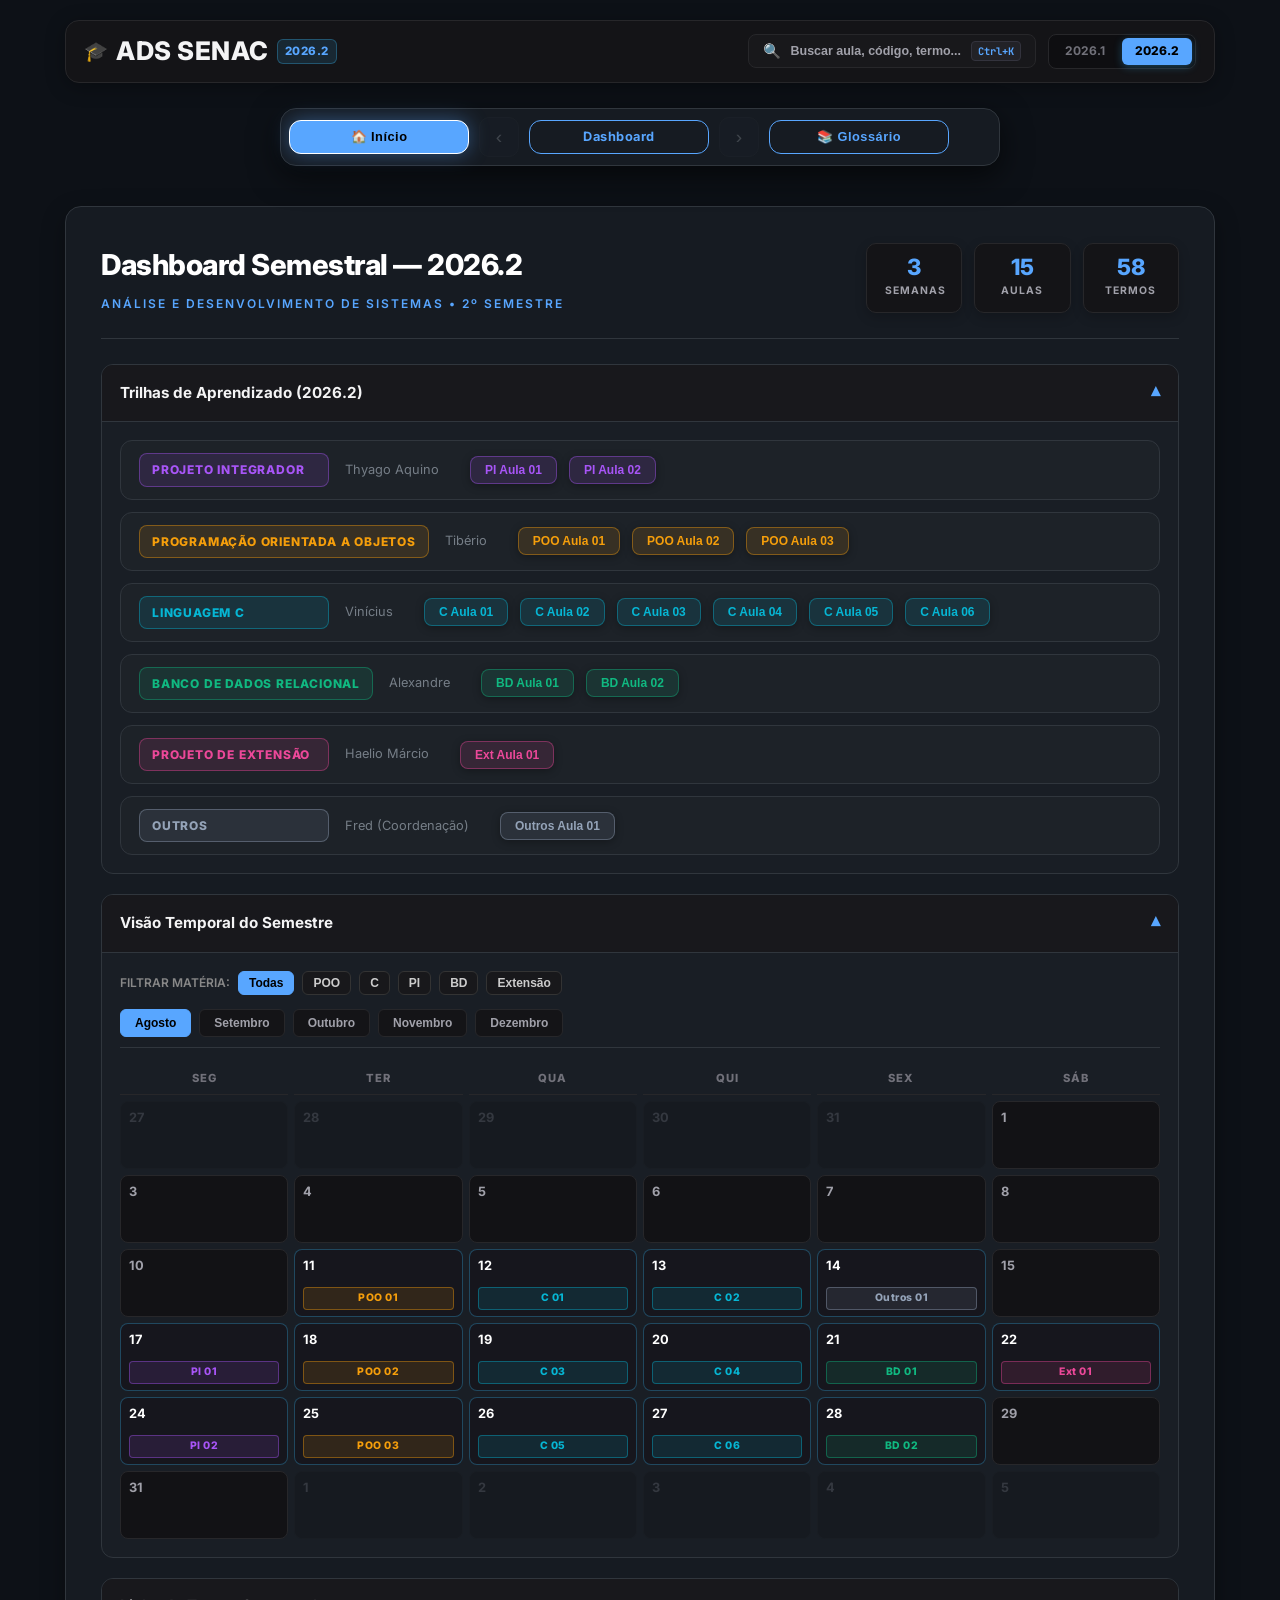
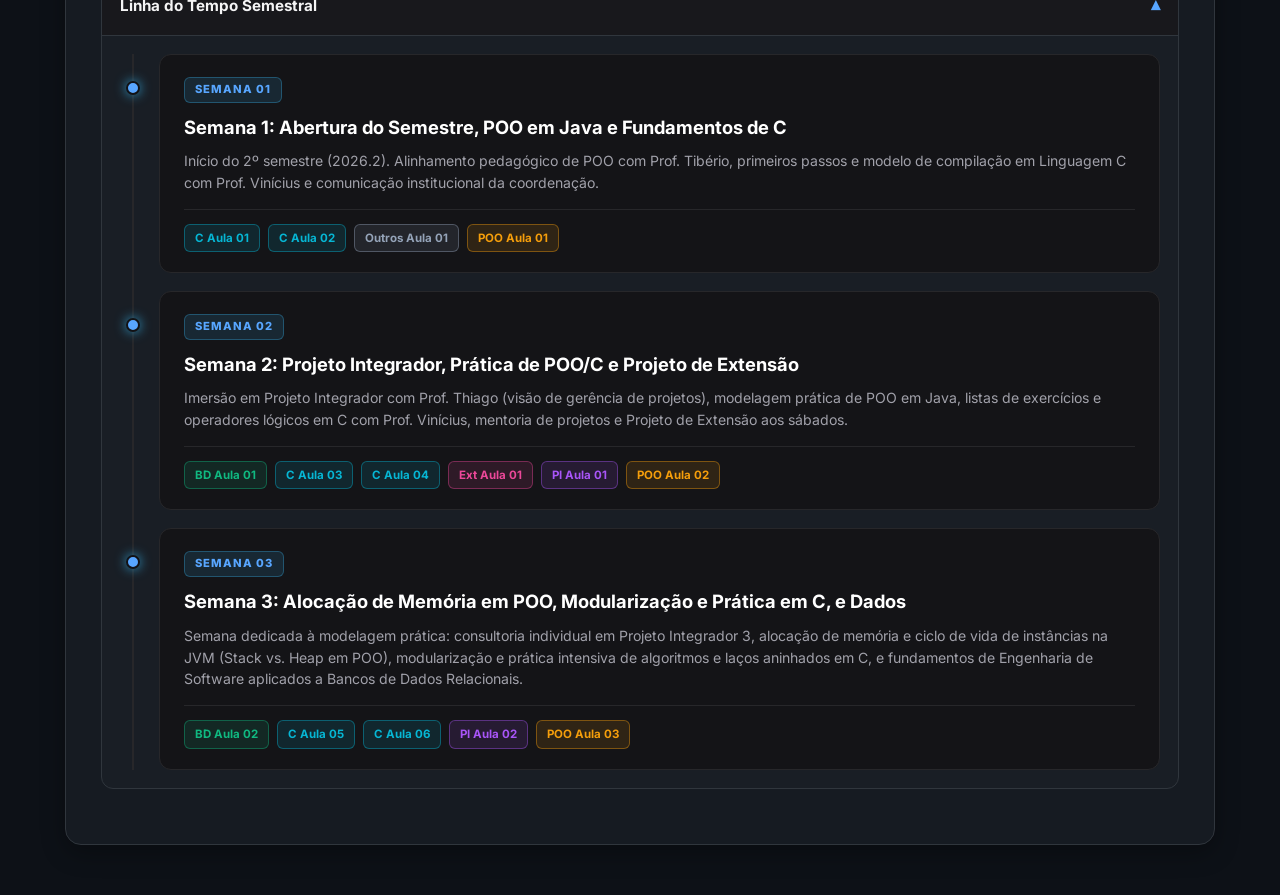
==== commit effec079: "fix(s2): alinha Semana 3 com a grade oficial (PI mentoria, C aula 06 prática do Vinicius e BD)" ====
--- a/portal/index.html
+++ b/portal/index.html
@@ -1314,12 +1314,12 @@
                         </div>
                         <div class="stats-cards-col">
                             <div class="stat-card"><span class="stat-value">3</span><span class="stat-label">Semanas</span></div>
-                            <div class="stat-card"><span class="stat-value">14</span><span class="stat-label">Aulas</span></div>
-                            <div class="stat-card"><span class="stat-value">54</span><span class="stat-label">Termos</span></div>
+                            <div class="stat-card"><span class="stat-value">15</span><span class="stat-label">Aulas</span></div>
+                            <div class="stat-card"><span class="stat-value">58</span><span class="stat-label">Termos</span></div>
                         </div>
                     </div>
                     
-                    <details class='collapsible-section' open><summary>Trilhas de Aprendizado (2026.2)</summary><div class='collapsible-content'><div class='discipline-tracks'><div class='discipline-row'><span class='disc-badge' style='background:rgba(168, 85, 247, 0.12); color:#a855f7; border:1px solid rgba(168, 85, 247, 0.4);'>Projeto Integrador</span> <span style='font-size:0.8rem; margin-right:15px;'><span style='color:var(--text-dim); opacity:0.8;'>Thyago Aquino</span></span><div class='lesson-pills'><button class='lesson-pill' style='background:rgba(168, 85, 247, 0.12); color:#a855f7; border:1px solid rgba(168, 85, 247, 0.4);' onclick="showSection('W02-pi_01')">PI Aula 01</button></div></div><div class='discipline-row'><span class='disc-badge' style='background:rgba(245, 158, 11, 0.12); color:#f59e0b; border:1px solid rgba(245, 158, 11, 0.4);'>Programação Orientada a Objetos</span> <span style='font-size:0.8rem; margin-right:15px;'><span style='color:var(--text-dim); opacity:0.8;'>Tibério</span></span><div class='lesson-pills'><button class='lesson-pill' style='background:rgba(245, 158, 11, 0.12); color:#f59e0b; border:1px solid rgba(245, 158, 11, 0.4);' onclick="showSection('W01-poo_01')">POO Aula 01</button><button class='lesson-pill' style='background:rgba(245, 158, 11, 0.12); color:#f59e0b; border:1px solid rgba(245, 158, 11, 0.4);' onclick="showSection('W02-poo_02')">POO Aula 02</button><button class='lesson-pill' style='background:rgba(245, 158, 11, 0.12); color:#f59e0b; border:1px solid rgba(245, 158, 11, 0.4);' onclick="showSection('W03-poo_03')">POO Aula 03</button></div></div><div class='discipline-row'><span class='disc-badge' style='background:rgba(6, 182, 212, 0.12); color:#06b6d4; border:1px solid rgba(6, 182, 212, 0.4);'>Linguagem C</span> <span style='font-size:0.8rem; margin-right:15px;'><span style='color:var(--text-dim); opacity:0.8;'>Vinícius</span></span><div class='lesson-pills'><button class='lesson-pill' style='background:rgba(6, 182, 212, 0.12); color:#06b6d4; border:1px solid rgba(6, 182, 212, 0.4);' onclick="showSection('W01-c_01')">C Aula 01</button><button class='lesson-pill' style='background:rgba(6, 182, 212, 0.12); color:#06b6d4; border:1px solid rgba(6, 182, 212, 0.4);' onclick="showSection('W01-c_02')">C Aula 02</button><button class='lesson-pill' style='background:rgba(6, 182, 212, 0.12); color:#06b6d4; border:1px solid rgba(6, 182, 212, 0.4);' onclick="showSection('W02-c_03')">C Aula 03</button><button class='lesson-pill' style='background:rgba(6, 182, 212, 0.12); color:#06b6d4; border:1px solid rgba(6, 182, 212, 0.4);' onclick="showSection('W02-c_04')">C Aula 04</button><button class='lesson-pill' style='background:rgba(6, 182, 212, 0.12); color:#06b6d4; border:1px solid rgba(6, 182, 212, 0.4);' onclick="showSection('W03-c_05')">C Aula 05</button></div></div><div class='discipline-row'><span class='disc-badge' style='background:rgba(16, 185, 129, 0.12); color:#10b981; border:1px solid rgba(16, 185, 129, 0.4);'>Banco de Dados Relacional</span> <span style='font-size:0.8rem; margin-right:15px;'><span style='color:var(--text-dim); opacity:0.8;'>Alexandre</span></span><div class='lesson-pills'><button class='lesson-pill' style='background:rgba(16, 185, 129, 0.12); color:#10b981; border:1px solid rgba(16, 185, 129, 0.4);' onclick="showSection('W02-bd_01')">BD Aula 01</button><button class='lesson-pill' style='background:rgba(16, 185, 129, 0.12); color:#10b981; border:1px solid rgba(16, 185, 129, 0.4);' onclick="showSection('W03-bd_02')">BD Aula 02</button></div></div><div class='discipline-row'><span class='disc-badge' style='background:rgba(236, 72, 153, 0.12); color:#ec4899; border:1px solid rgba(236, 72, 153, 0.4);'>Projeto de Extensão</span> <span style='font-size:0.8rem; margin-right:15px;'><span style='color:var(--text-dim); opacity:0.8;'>Haelio Márcio</span></span><div class='lesson-pills'><button class='lesson-pill' style='background:rgba(236, 72, 153, 0.12); color:#ec4899; border:1px solid rgba(236, 72, 153, 0.4);' onclick="showSection('W02-extensao_01')">Ext Aula 01</button></div></div><div class='discipline-row'><span class='disc-badge' style='background:rgba(148, 163, 184, 0.12); color:#94a3b8; border:1px solid rgba(148, 163, 184, 0.4);'>Outros</span> <span style='font-size:0.8rem; margin-right:15px;'><span style='color:var(--text-dim); opacity:0.8;'>Fred (Coordenação)</span></span><div class='lesson-pills'><button class='lesson-pill' style='background:rgba(148, 163, 184, 0.12); color:#94a3b8; border:1px solid rgba(148, 163, 184, 0.4);' onclick="showSection('W01-outros_01')">Outros Aula 01</button><button class='lesson-pill' style='background:rgba(148, 163, 184, 0.12); color:#94a3b8; border:1px solid rgba(148, 163, 184, 0.4);' onclick="showSection('W03-mercado_01')">Outros Aula 01</button></div></div></div></div></details>
+                    <details class='collapsible-section' open><summary>Trilhas de Aprendizado (2026.2)</summary><div class='collapsible-content'><div class='discipline-tracks'><div class='discipline-row'><span class='disc-badge' style='background:rgba(168, 85, 247, 0.12); color:#a855f7; border:1px solid rgba(168, 85, 247, 0.4);'>Projeto Integrador</span> <span style='font-size:0.8rem; margin-right:15px;'><span style='color:var(--text-dim); opacity:0.8;'>Thyago Aquino</span></span><div class='lesson-pills'><button class='lesson-pill' style='background:rgba(168, 85, 247, 0.12); color:#a855f7; border:1px solid rgba(168, 85, 247, 0.4);' onclick="showSection('W02-pi_01')">PI Aula 01</button><button class='lesson-pill' style='background:rgba(168, 85, 247, 0.12); color:#a855f7; border:1px solid rgba(168, 85, 247, 0.4);' onclick="showSection('W03-pi_02')">PI Aula 02</button></div></div><div class='discipline-row'><span class='disc-badge' style='background:rgba(245, 158, 11, 0.12); color:#f59e0b; border:1px solid rgba(245, 158, 11, 0.4);'>Programação Orientada a Objetos</span> <span style='font-size:0.8rem; margin-right:15px;'><span style='color:var(--text-dim); opacity:0.8;'>Tibério</span></span><div class='lesson-pills'><button class='lesson-pill' style='background:rgba(245, 158, 11, 0.12); color:#f59e0b; border:1px solid rgba(245, 158, 11, 0.4);' onclick="showSection('W01-poo_01')">POO Aula 01</button><button class='lesson-pill' style='background:rgba(245, 158, 11, 0.12); color:#f59e0b; border:1px solid rgba(245, 158, 11, 0.4);' onclick="showSection('W02-poo_02')">POO Aula 02</button><button class='lesson-pill' style='background:rgba(245, 158, 11, 0.12); color:#f59e0b; border:1px solid rgba(245, 158, 11, 0.4);' onclick="showSection('W03-poo_03')">POO Aula 03</button></div></div><div class='discipline-row'><span class='disc-badge' style='background:rgba(6, 182, 212, 0.12); color:#06b6d4; border:1px solid rgba(6, 182, 212, 0.4);'>Linguagem C</span> <span style='font-size:0.8rem; margin-right:15px;'><span style='color:var(--text-dim); opacity:0.8;'>Vinícius</span></span><div class='lesson-pills'><button class='lesson-pill' style='background:rgba(6, 182, 212, 0.12); color:#06b6d4; border:1px solid rgba(6, 182, 212, 0.4);' onclick="showSection('W01-c_01')">C Aula 01</button><button class='lesson-pill' style='background:rgba(6, 182, 212, 0.12); color:#06b6d4; border:1px solid rgba(6, 182, 212, 0.4);' onclick="showSection('W01-c_02')">C Aula 02</button><button class='lesson-pill' style='background:rgba(6, 182, 212, 0.12); color:#06b6d4; border:1px solid rgba(6, 182, 212, 0.4);' onclick="showSection('W02-c_03')">C Aula 03</button><button class='lesson-pill' style='background:rgba(6, 182, 212, 0.12); color:#06b6d4; border:1px solid rgba(6, 182, 212, 0.4);' onclick="showSection('W02-c_04')">C Aula 04</button><button class='lesson-pill' style='background:rgba(6, 182, 212, 0.12); color:#06b6d4; border:1px solid rgba(6, 182, 212, 0.4);' onclick="showSection('W03-c_05')">C Aula 05</button><button class='lesson-pill' style='background:rgba(6, 182, 212, 0.12); color:#06b6d4; border:1px solid rgba(6, 182, 212, 0.4);' onclick="showSection('W03-c_06')">C Aula 06</button></div></div><div class='discipline-row'><span class='disc-badge' style='background:rgba(16, 185, 129, 0.12); color:#10b981; border:1px solid rgba(16, 185, 129, 0.4);'>Banco de Dados Relacional</span> <span style='font-size:0.8rem; margin-right:15px;'><span style='color:var(--text-dim); opacity:0.8;'>Alexandre</span></span><div class='lesson-pills'><button class='lesson-pill' style='background:rgba(16, 185, 129, 0.12); color:#10b981; border:1px solid rgba(16, 185, 129, 0.4);' onclick="showSection('W02-bd_01')">BD Aula 01</button><button class='lesson-pill' style='background:rgba(16, 185, 129, 0.12); color:#10b981; border:1px solid rgba(16, 185, 129, 0.4);' onclick="showSection('W03-bd_02')">BD Aula 02</button></div></div><div class='discipline-row'><span class='disc-badge' style='background:rgba(236, 72, 153, 0.12); color:#ec4899; border:1px solid rgba(236, 72, 153, 0.4);'>Projeto de Extensão</span> <span style='font-size:0.8rem; margin-right:15px;'><span style='color:var(--text-dim); opacity:0.8;'>Haelio Márcio</span></span><div class='lesson-pills'><button class='lesson-pill' style='background:rgba(236, 72, 153, 0.12); color:#ec4899; border:1px solid rgba(236, 72, 153, 0.4);' onclick="showSection('W02-extensao_01')">Ext Aula 01</button></div></div><div class='discipline-row'><span class='disc-badge' style='background:rgba(148, 163, 184, 0.12); color:#94a3b8; border:1px solid rgba(148, 163, 184, 0.4);'>Outros</span> <span style='font-size:0.8rem; margin-right:15px;'><span style='color:var(--text-dim); opacity:0.8;'>Fred (Coordenação)</span></span><div class='lesson-pills'><button class='lesson-pill' style='background:rgba(148, 163, 184, 0.12); color:#94a3b8; border:1px solid rgba(148, 163, 184, 0.4);' onclick="showSection('W01-outros_01')">Outros Aula 01</button></div></div></div></div></details>
 
                     <details class="collapsible-section" open>
                         <summary>Visão Temporal do Semestre</summary>
@@ -1336,7 +1336,7 @@
                             </div>
                             <div class="month-selector"><button id="pill-m8" class="month-pill active" onclick="changeMonth('m8')">Agosto</button><button id="pill-m9" class="month-pill " onclick="changeMonth('m9')">Setembro</button><button id="pill-m10" class="month-pill " onclick="changeMonth('m10')">Outubro</button><button id="pill-m11" class="month-pill " onclick="changeMonth('m11')">Novembro</button><button id="pill-m12" class="month-pill " onclick="changeMonth('m12')">Dezembro</button></div>
                             <div class="calendar-wrapper">
-                                <div id="month-m8" class="calendar-view active" style="display: block;"><div class="calendar-grid"><div class="calendar-header-day">Seg</div><div class="calendar-header-day">Ter</div><div class="calendar-header-day">Qua</div><div class="calendar-header-day">Qui</div><div class="calendar-header-day">Sex</div><div class="calendar-header-day">Sáb</div><div class="calendar-day other-month"><span class="day-number">27</span></div><div class="calendar-day other-month"><span class="day-number">28</span></div><div class="calendar-day other-month"><span class="day-number">29</span></div><div class="calendar-day other-month"><span class="day-number">30</span></div><div class="calendar-day other-month"><span class="day-number">31</span></div><div class="calendar-day"><span class="day-number">1</span></div><div class="calendar-day"><span class="day-number">3</span></div><div class="calendar-day"><span class="day-number">4</span></div><div class="calendar-day"><span class="day-number">5</span></div><div class="calendar-day"><span class="day-number">6</span></div><div class="calendar-day"><span class="day-number">7</span></div><div class="calendar-day"><span class="day-number">8</span></div><div class="calendar-day"><span class="day-number">10</span></div><div class="calendar-day active-lesson" data-disc="POO" onclick="showSection('W01-poo_01')"><span class="day-number">11</span><span class='cal-tag' style='background:rgba(245, 158, 11, 0.12); color:#f59e0b; border:1px solid rgba(245, 158, 11, 0.4);'>POO 01</span></div><div class="calendar-day active-lesson" data-disc="C" onclick="showSection('W01-c_01')"><span class="day-number">12</span><span class='cal-tag' style='background:rgba(6, 182, 212, 0.12); color:#06b6d4; border:1px solid rgba(6, 182, 212, 0.4);'>C 01</span></div><div class="calendar-day active-lesson" data-disc="C" onclick="showSection('W01-c_02')"><span class="day-number">13</span><span class='cal-tag' style='background:rgba(6, 182, 212, 0.12); color:#06b6d4; border:1px solid rgba(6, 182, 212, 0.4);'>C 02</span></div><div class="calendar-day active-lesson" data-disc="Outros" onclick="showSection('W01-outros_01')"><span class="day-number">14</span><span class='cal-tag' style='background:rgba(148, 163, 184, 0.12); color:#94a3b8; border:1px solid rgba(148, 163, 184, 0.4);'>Outros 01</span></div><div class="calendar-day"><span class="day-number">15</span></div><div class="calendar-day active-lesson" data-disc="PI" onclick="showSection('W02-pi_01')"><span class="day-number">17</span><span class='cal-tag' style='background:rgba(168, 85, 247, 0.12); color:#a855f7; border:1px solid rgba(168, 85, 247, 0.4);'>PI 01</span></div><div class="calendar-day active-lesson" data-disc="POO" onclick="showSection('W02-poo_02')"><span class="day-number">18</span><span class='cal-tag' style='background:rgba(245, 158, 11, 0.12); color:#f59e0b; border:1px solid rgba(245, 158, 11, 0.4);'>POO 02</span></div><div class="calendar-day active-lesson" data-disc="C" onclick="showSection('W02-c_03')"><span class="day-number">19</span><span class='cal-tag' style='background:rgba(6, 182, 212, 0.12); color:#06b6d4; border:1px solid rgba(6, 182, 212, 0.4);'>C 03</span></div><div class="calendar-day active-lesson" data-disc="C" onclick="showSection('W02-c_04')"><span class="day-number">20</span><span class='cal-tag' style='background:rgba(6, 182, 212, 0.12); color:#06b6d4; border:1px solid rgba(6, 182, 212, 0.4);'>C 04</span></div><div class="calendar-day active-lesson" data-disc="BD" onclick="showSection('W02-bd_01')"><span class="day-number">21</span><span class='cal-tag' style='background:rgba(16, 185, 129, 0.12); color:#10b981; border:1px solid rgba(16, 185, 129, 0.4);'>BD 01</span></div><div class="calendar-day active-lesson" data-disc="Ext" onclick="showSection('W02-extensao_01')"><span class="day-number">22</span><span class='cal-tag' style='background:rgba(236, 72, 153, 0.12); color:#ec4899; border:1px solid rgba(236, 72, 153, 0.4);'>Ext 01</span></div><div class="calendar-day"><span class="day-number">24</span></div><div class="calendar-day active-lesson" data-disc="POO" onclick="showSection('W03-poo_03')"><span class="day-number">25</span><span class='cal-tag' style='background:rgba(245, 158, 11, 0.12); color:#f59e0b; border:1px solid rgba(245, 158, 11, 0.4);'>POO 03</span></div><div class="calendar-day active-lesson" data-disc="C" onclick="showSection('W03-c_05')"><span class="day-number">26</span><span class='cal-tag' style='background:rgba(6, 182, 212, 0.12); color:#06b6d4; border:1px solid rgba(6, 182, 212, 0.4);'>C 05</span></div><div class="calendar-day active-lesson" data-disc="Outros" onclick="showSection('W03-mercado_01')"><span class="day-number">27</span><span class='cal-tag' style='background:rgba(148, 163, 184, 0.12); color:#94a3b8; border:1px solid rgba(148, 163, 184, 0.4);'>Outros 01</span></div><div class="calendar-day active-lesson" data-disc="BD" onclick="showSection('W03-bd_02')"><span class="day-number">28</span><span class='cal-tag' style='background:rgba(16, 185, 129, 0.12); color:#10b981; border:1px solid rgba(16, 185, 129, 0.4);'>BD 02</span></div><div class="calendar-day"><span class="day-number">29</span></div><div class="calendar-day"><span class="day-number">31</span></div><div class="calendar-day other-month"><span class="day-number">1</span></div><div class="calendar-day other-month"><span class="day-number">2</span></div><div class="calendar-day other-month"><span class="day-number">3</span></div><div class="calendar-day other-month"><span class="day-number">4</span></div><div class="calendar-day other-month"><span class="day-number">5</span></div></div></div><div id="month-m9" class="calendar-view " style="display: none;"><div class="calendar-grid"><div class="calendar-header-day">Seg</div><div class="calendar-header-day">Ter</div><div class="calendar-header-day">Qua</div><div class="calendar-header-day">Qui</div><div class="calendar-header-day">Sex</div><div class="calendar-header-day">Sáb</div><div class="calendar-day other-month"><span class="day-number">31</span></div><div class="calendar-day"><span class="day-number">1</span></div><div class="calendar-day"><span class="day-number">2</span></div><div class="calendar-day"><span class="day-number">3</span></div><div class="calendar-day"><span class="day-number">4</span></div><div class="calendar-day"><span class="day-number">5</span></div><div class="calendar-day"><span class="day-number">7</span></div><div class="calendar-day"><span class="day-number">8</span></div><div class="calendar-day"><span class="day-number">9</span></div><div class="calendar-day"><span class="day-number">10</span></div><div class="calendar-day"><span class="day-number">11</span></div><div class="calendar-day"><span class="day-number">12</span></div><div class="calendar-day"><span class="day-number">14</span></div><div class="calendar-day"><span class="day-number">15</span></div><div class="calendar-day"><span class="day-number">16</span></div><div class="calendar-day"><span class="day-number">17</span></div><div class="calendar-day"><span class="day-number">18</span></div><div class="calendar-day"><span class="day-number">19</span></div><div class="calendar-day"><span class="day-number">21</span></div><div class="calendar-day"><span class="day-number">22</span></div><div class="calendar-day"><span class="day-number">23</span></div><div class="calendar-day"><span class="day-number">24</span></div><div class="calendar-day"><span class="day-number">25</span></div><div class="calendar-day"><span class="day-number">26</span></div><div class="calendar-day"><span class="day-number">28</span></div><div class="calendar-day"><span class="day-number">29</span></div><div class="calendar-day"><span class="day-number">30</span></div><div class="calendar-day other-month"><span class="day-number">1</span></div><div class="calendar-day other-month"><span class="day-number">2</span></div><div class="calendar-day other-month"><span class="day-number">3</span></div></div></div><div id="month-m10" class="calendar-view " style="display: none;"><div class="calendar-grid"><div class="calendar-header-day">Seg</div><div class="calendar-header-day">Ter</div><div class="calendar-header-day">Qua</div><div class="calendar-header-day">Qui</div><div class="calendar-header-day">Sex</div><div class="calendar-header-day">Sáb</div><div class="calendar-day other-month"><span class="day-number">28</span></div><div class="calendar-day other-month"><span class="day-number">29</span></div><div class="calendar-day other-month"><span class="day-number">30</span></div><div class="calendar-day"><span class="day-number">1</span></div><div class="calendar-day"><span class="day-number">2</span></div><div class="calendar-day"><span class="day-number">3</span></div><div class="calendar-day"><span class="day-number">5</span></div><div class="calendar-day"><span class="day-number">6</span></div><div class="calendar-day"><span class="day-number">7</span></div><div class="calendar-day"><span class="day-number">8</span></div><div class="calendar-day"><span class="day-number">9</span></div><div class="calendar-day"><span class="day-number">10</span></div><div class="calendar-day"><span class="day-number">12</span></div><div class="calendar-day"><span class="day-number">13</span></div><div class="calendar-day"><span class="day-number">14</span></div><div class="calendar-day"><span class="day-number">15</span></div><div class="calendar-day"><span class="day-number">16</span></div><div class="calendar-day"><span class="day-number">17</span></div><div class="calendar-day"><span class="day-number">19</span></div><div class="calendar-day"><span class="day-number">20</span></div><div class="calendar-day"><span class="day-number">21</span></div><div class="calendar-day"><span class="day-number">22</span></div><div class="calendar-day"><span class="day-number">23</span></div><div class="calendar-day"><span class="day-number">24</span></div><div class="calendar-day"><span class="day-number">26</span></div><div class="calendar-day"><span class="day-number">27</span></div><div class="calendar-day"><span class="day-number">28</span></div><div class="calendar-day"><span class="day-number">29</span></div><div class="calendar-day"><span class="day-number">30</span></div><div class="calendar-day"><span class="day-number">31</span></div></div></div><div id="month-m11" class="calendar-view " style="display: none;"><div class="calendar-grid"><div class="calendar-header-day">Seg</div><div class="calendar-header-day">Ter</div><div class="calendar-header-day">Qua</div><div class="calendar-header-day">Qui</div><div class="calendar-header-day">Sex</div><div class="calendar-header-day">Sáb</div><div class="calendar-day other-month"><span class="day-number">26</span></div><div class="calendar-day other-month"><span class="day-number">27</span></div><div class="calendar-day other-month"><span class="day-number">28</span></div><div class="calendar-day other-month"><span class="day-number">29</span></div><div class="calendar-day other-month"><span class="day-number">30</span></div><div class="calendar-day other-month"><span class="day-number">31</span></div><div class="calendar-day"><span class="day-number">2</span></div><div class="calendar-day"><span class="day-number">3</span></div><div class="calendar-day"><span class="day-number">4</span></div><div class="calendar-day"><span class="day-number">5</span></div><div class="calendar-day"><span class="day-number">6</span></div><div class="calendar-day"><span class="day-number">7</span></div><div class="calendar-day"><span class="day-number">9</span></div><div class="calendar-day"><span class="day-number">10</span></div><div class="calendar-day"><span class="day-number">11</span></div><div class="calendar-day"><span class="day-number">12</span></div><div class="calendar-day"><span class="day-number">13</span></div><div class="calendar-day"><span class="day-number">14</span></div><div class="calendar-day"><span class="day-number">16</span></div><div class="calendar-day"><span class="day-number">17</span></div><div class="calendar-day"><span class="day-number">18</span></div><div class="calendar-day"><span class="day-number">19</span></div><div class="calendar-day"><span class="day-number">20</span></div><div class="calendar-day"><span class="day-number">21</span></div><div class="calendar-day"><span class="day-number">23</span></div><div class="calendar-day"><span class="day-number">24</span></div><div class="calendar-day"><span class="day-number">25</span></div><div class="calendar-day"><span class="day-number">26</span></div><div class="calendar-day"><span class="day-number">27</span></div><div class="calendar-day"><span class="day-number">28</span></div><div class="calendar-day"><span class="day-number">30</span></div><div class="calendar-day other-month"><span class="day-number">1</span></div><div class="calendar-day other-month"><span class="day-number">2</span></div><div class="calendar-day other-month"><span class="day-number">3</span></div><div class="calendar-day other-month"><span class="day-number">4</span></div><div class="calendar-day other-month"><span class="day-number">5</span></div></div></div><div id="month-m12" class="calendar-view " style="display: none;"><div class="calendar-grid"><div class="calendar-header-day">Seg</div><div class="calendar-header-day">Ter</div><div class="calendar-header-day">Qua</div><div class="calendar-header-day">Qui</div><div class="calendar-header-day">Sex</div><div class="calendar-header-day">Sáb</div><div class="calendar-day other-month"><span class="day-number">30</span></div><div class="calendar-day"><span class="day-number">1</span></div><div class="calendar-day"><span class="day-number">2</span></div><div class="calendar-day"><span class="day-number">3</span></div><div class="calendar-day"><span class="day-number">4</span></div><div class="calendar-day"><span class="day-number">5</span></div><div class="calendar-day"><span class="day-number">7</span></div><div class="calendar-day"><span class="day-number">8</span></div><div class="calendar-day"><span class="day-number">9</span></div><div class="calendar-day"><span class="day-number">10</span></div><div class="calendar-day"><span class="day-number">11</span></div><div class="calendar-day"><span class="day-number">12</span></div><div class="calendar-day"><span class="day-number">14</span></div><div class="calendar-day"><span class="day-number">15</span></div><div class="calendar-day"><span class="day-number">16</span></div><div class="calendar-day"><span class="day-number">17</span></div><div class="calendar-day"><span class="day-number">18</span></div><div class="calendar-day"><span class="day-number">19</span></div><div class="calendar-day"><span class="day-number">21</span></div><div class="calendar-day"><span class="day-number">22</span></div><div class="calendar-day"><span class="day-number">23</span></div><div class="calendar-day"><span class="day-number">24</span></div><div class="calendar-day"><span class="day-number">25</span></div><div class="calendar-day"><span class="day-number">26</span></div><div class="calendar-day"><span class="day-number">28</span></div><div class="calendar-day"><span class="day-number">29</span></div><div class="calendar-day"><span class="day-number">30</span></div><div class="calendar-day"><span class="day-number">31</span></div><div class="calendar-day other-month"><span class="day-number">1</span></div><div class="calendar-day other-month"><span class="day-number">2</span></div></div></div>
+                                <div id="month-m8" class="calendar-view active" style="display: block;"><div class="calendar-grid"><div class="calendar-header-day">Seg</div><div class="calendar-header-day">Ter</div><div class="calendar-header-day">Qua</div><div class="calendar-header-day">Qui</div><div class="calendar-header-day">Sex</div><div class="calendar-header-day">Sáb</div><div class="calendar-day other-month"><span class="day-number">27</span></div><div class="calendar-day other-month"><span class="day-number">28</span></div><div class="calendar-day other-month"><span class="day-number">29</span></div><div class="calendar-day other-month"><span class="day-number">30</span></div><div class="calendar-day other-month"><span class="day-number">31</span></div><div class="calendar-day"><span class="day-number">1</span></div><div class="calendar-day"><span class="day-number">3</span></div><div class="calendar-day"><span class="day-number">4</span></div><div class="calendar-day"><span class="day-number">5</span></div><div class="calendar-day"><span class="day-number">6</span></div><div class="calendar-day"><span class="day-number">7</span></div><div class="calendar-day"><span class="day-number">8</span></div><div class="calendar-day"><span class="day-number">10</span></div><div class="calendar-day active-lesson" data-disc="POO" onclick="showSection('W01-poo_01')"><span class="day-number">11</span><span class='cal-tag' style='background:rgba(245, 158, 11, 0.12); color:#f59e0b; border:1px solid rgba(245, 158, 11, 0.4);'>POO 01</span></div><div class="calendar-day active-lesson" data-disc="C" onclick="showSection('W01-c_01')"><span class="day-number">12</span><span class='cal-tag' style='background:rgba(6, 182, 212, 0.12); color:#06b6d4; border:1px solid rgba(6, 182, 212, 0.4);'>C 01</span></div><div class="calendar-day active-lesson" data-disc="C" onclick="showSection('W01-c_02')"><span class="day-number">13</span><span class='cal-tag' style='background:rgba(6, 182, 212, 0.12); color:#06b6d4; border:1px solid rgba(6, 182, 212, 0.4);'>C 02</span></div><div class="calendar-day active-lesson" data-disc="Outros" onclick="showSection('W01-outros_01')"><span class="day-number">14</span><span class='cal-tag' style='background:rgba(148, 163, 184, 0.12); color:#94a3b8; border:1px solid rgba(148, 163, 184, 0.4);'>Outros 01</span></div><div class="calendar-day"><span class="day-number">15</span></div><div class="calendar-day active-lesson" data-disc="PI" onclick="showSection('W02-pi_01')"><span class="day-number">17</span><span class='cal-tag' style='background:rgba(168, 85, 247, 0.12); color:#a855f7; border:1px solid rgba(168, 85, 247, 0.4);'>PI 01</span></div><div class="calendar-day active-lesson" data-disc="POO" onclick="showSection('W02-poo_02')"><span class="day-number">18</span><span class='cal-tag' style='background:rgba(245, 158, 11, 0.12); color:#f59e0b; border:1px solid rgba(245, 158, 11, 0.4);'>POO 02</span></div><div class="calendar-day active-lesson" data-disc="C" onclick="showSection('W02-c_03')"><span class="day-number">19</span><span class='cal-tag' style='background:rgba(6, 182, 212, 0.12); color:#06b6d4; border:1px solid rgba(6, 182, 212, 0.4);'>C 03</span></div><div class="calendar-day active-lesson" data-disc="C" onclick="showSection('W02-c_04')"><span class="day-number">20</span><span class='cal-tag' style='background:rgba(6, 182, 212, 0.12); color:#06b6d4; border:1px solid rgba(6, 182, 212, 0.4);'>C 04</span></div><div class="calendar-day active-lesson" data-disc="BD" onclick="showSection('W02-bd_01')"><span class="day-number">21</span><span class='cal-tag' style='background:rgba(16, 185, 129, 0.12); color:#10b981; border:1px solid rgba(16, 185, 129, 0.4);'>BD 01</span></div><div class="calendar-day active-lesson" data-disc="Ext" onclick="showSection('W02-extensao_01')"><span class="day-number">22</span><span class='cal-tag' style='background:rgba(236, 72, 153, 0.12); color:#ec4899; border:1px solid rgba(236, 72, 153, 0.4);'>Ext 01</span></div><div class="calendar-day active-lesson" data-disc="PI" onclick="showSection('W03-pi_02')"><span class="day-number">24</span><span class='cal-tag' style='background:rgba(168, 85, 247, 0.12); color:#a855f7; border:1px solid rgba(168, 85, 247, 0.4);'>PI 02</span></div><div class="calendar-day active-lesson" data-disc="POO" onclick="showSection('W03-poo_03')"><span class="day-number">25</span><span class='cal-tag' style='background:rgba(245, 158, 11, 0.12); color:#f59e0b; border:1px solid rgba(245, 158, 11, 0.4);'>POO 03</span></div><div class="calendar-day active-lesson" data-disc="C" onclick="showSection('W03-c_05')"><span class="day-number">26</span><span class='cal-tag' style='background:rgba(6, 182, 212, 0.12); color:#06b6d4; border:1px solid rgba(6, 182, 212, 0.4);'>C 05</span></div><div class="calendar-day active-lesson" data-disc="C" onclick="showSection('W03-c_06')"><span class="day-number">27</span><span class='cal-tag' style='background:rgba(6, 182, 212, 0.12); color:#06b6d4; border:1px solid rgba(6, 182, 212, 0.4);'>C 06</span></div><div class="calendar-day active-lesson" data-disc="BD" onclick="showSection('W03-bd_02')"><span class="day-number">28</span><span class='cal-tag' style='background:rgba(16, 185, 129, 0.12); color:#10b981; border:1px solid rgba(16, 185, 129, 0.4);'>BD 02</span></div><div class="calendar-day"><span class="day-number">29</span></div><div class="calendar-day"><span class="day-number">31</span></div><div class="calendar-day other-month"><span class="day-number">1</span></div><div class="calendar-day other-month"><span class="day-number">2</span></div><div class="calendar-day other-month"><span class="day-number">3</span></div><div class="calendar-day other-month"><span class="day-number">4</span></div><div class="calendar-day other-month"><span class="day-number">5</span></div></div></div><div id="month-m9" class="calendar-view " style="display: none;"><div class="calendar-grid"><div class="calendar-header-day">Seg</div><div class="calendar-header-day">Ter</div><div class="calendar-header-day">Qua</div><div class="calendar-header-day">Qui</div><div class="calendar-header-day">Sex</div><div class="calendar-header-day">Sáb</div><div class="calendar-day other-month"><span class="day-number">31</span></div><div class="calendar-day"><span class="day-number">1</span></div><div class="calendar-day"><span class="day-number">2</span></div><div class="calendar-day"><span class="day-number">3</span></div><div class="calendar-day"><span class="day-number">4</span></div><div class="calendar-day"><span class="day-number">5</span></div><div class="calendar-day"><span class="day-number">7</span></div><div class="calendar-day"><span class="day-number">8</span></div><div class="calendar-day"><span class="day-number">9</span></div><div class="calendar-day"><span class="day-number">10</span></div><div class="calendar-day"><span class="day-number">11</span></div><div class="calendar-day"><span class="day-number">12</span></div><div class="calendar-day"><span class="day-number">14</span></div><div class="calendar-day"><span class="day-number">15</span></div><div class="calendar-day"><span class="day-number">16</span></div><div class="calendar-day"><span class="day-number">17</span></div><div class="calendar-day"><span class="day-number">18</span></div><div class="calendar-day"><span class="day-number">19</span></div><div class="calendar-day"><span class="day-number">21</span></div><div class="calendar-day"><span class="day-number">22</span></div><div class="calendar-day"><span class="day-number">23</span></div><div class="calendar-day"><span class="day-number">24</span></div><div class="calendar-day"><span class="day-number">25</span></div><div class="calendar-day"><span class="day-number">26</span></div><div class="calendar-day"><span class="day-number">28</span></div><div class="calendar-day"><span class="day-number">29</span></div><div class="calendar-day"><span class="day-number">30</span></div><div class="calendar-day other-month"><span class="day-number">1</span></div><div class="calendar-day other-month"><span class="day-number">2</span></div><div class="calendar-day other-month"><span class="day-number">3</span></div></div></div><div id="month-m10" class="calendar-view " style="display: none;"><div class="calendar-grid"><div class="calendar-header-day">Seg</div><div class="calendar-header-day">Ter</div><div class="calendar-header-day">Qua</div><div class="calendar-header-day">Qui</div><div class="calendar-header-day">Sex</div><div class="calendar-header-day">Sáb</div><div class="calendar-day other-month"><span class="day-number">28</span></div><div class="calendar-day other-month"><span class="day-number">29</span></div><div class="calendar-day other-month"><span class="day-number">30</span></div><div class="calendar-day"><span class="day-number">1</span></div><div class="calendar-day"><span class="day-number">2</span></div><div class="calendar-day"><span class="day-number">3</span></div><div class="calendar-day"><span class="day-number">5</span></div><div class="calendar-day"><span class="day-number">6</span></div><div class="calendar-day"><span class="day-number">7</span></div><div class="calendar-day"><span class="day-number">8</span></div><div class="calendar-day"><span class="day-number">9</span></div><div class="calendar-day"><span class="day-number">10</span></div><div class="calendar-day"><span class="day-number">12</span></div><div class="calendar-day"><span class="day-number">13</span></div><div class="calendar-day"><span class="day-number">14</span></div><div class="calendar-day"><span class="day-number">15</span></div><div class="calendar-day"><span class="day-number">16</span></div><div class="calendar-day"><span class="day-number">17</span></div><div class="calendar-day"><span class="day-number">19</span></div><div class="calendar-day"><span class="day-number">20</span></div><div class="calendar-day"><span class="day-number">21</span></div><div class="calendar-day"><span class="day-number">22</span></div><div class="calendar-day"><span class="day-number">23</span></div><div class="calendar-day"><span class="day-number">24</span></div><div class="calendar-day"><span class="day-number">26</span></div><div class="calendar-day"><span class="day-number">27</span></div><div class="calendar-day"><span class="day-number">28</span></div><div class="calendar-day"><span class="day-number">29</span></div><div class="calendar-day"><span class="day-number">30</span></div><div class="calendar-day"><span class="day-number">31</span></div></div></div><div id="month-m11" class="calendar-view " style="display: none;"><div class="calendar-grid"><div class="calendar-header-day">Seg</div><div class="calendar-header-day">Ter</div><div class="calendar-header-day">Qua</div><div class="calendar-header-day">Qui</div><div class="calendar-header-day">Sex</div><div class="calendar-header-day">Sáb</div><div class="calendar-day other-month"><span class="day-number">26</span></div><div class="calendar-day other-month"><span class="day-number">27</span></div><div class="calendar-day other-month"><span class="day-number">28</span></div><div class="calendar-day other-month"><span class="day-number">29</span></div><div class="calendar-day other-month"><span class="day-number">30</span></div><div class="calendar-day other-month"><span class="day-number">31</span></div><div class="calendar-day"><span class="day-number">2</span></div><div class="calendar-day"><span class="day-number">3</span></div><div class="calendar-day"><span class="day-number">4</span></div><div class="calendar-day"><span class="day-number">5</span></div><div class="calendar-day"><span class="day-number">6</span></div><div class="calendar-day"><span class="day-number">7</span></div><div class="calendar-day"><span class="day-number">9</span></div><div class="calendar-day"><span class="day-number">10</span></div><div class="calendar-day"><span class="day-number">11</span></div><div class="calendar-day"><span class="day-number">12</span></div><div class="calendar-day"><span class="day-number">13</span></div><div class="calendar-day"><span class="day-number">14</span></div><div class="calendar-day"><span class="day-number">16</span></div><div class="calendar-day"><span class="day-number">17</span></div><div class="calendar-day"><span class="day-number">18</span></div><div class="calendar-day"><span class="day-number">19</span></div><div class="calendar-day"><span class="day-number">20</span></div><div class="calendar-day"><span class="day-number">21</span></div><div class="calendar-day"><span class="day-number">23</span></div><div class="calendar-day"><span class="day-number">24</span></div><div class="calendar-day"><span class="day-number">25</span></div><div class="calendar-day"><span class="day-number">26</span></div><div class="calendar-day"><span class="day-number">27</span></div><div class="calendar-day"><span class="day-number">28</span></div><div class="calendar-day"><span class="day-number">30</span></div><div class="calendar-day other-month"><span class="day-number">1</span></div><div class="calendar-day other-month"><span class="day-number">2</span></div><div class="calendar-day other-month"><span class="day-number">3</span></div><div class="calendar-day other-month"><span class="day-number">4</span></div><div class="calendar-day other-month"><span class="day-number">5</span></div></div></div><div id="month-m12" class="calendar-view " style="display: none;"><div class="calendar-grid"><div class="calendar-header-day">Seg</div><div class="calendar-header-day">Ter</div><div class="calendar-header-day">Qua</div><div class="calendar-header-day">Qui</div><div class="calendar-header-day">Sex</div><div class="calendar-header-day">Sáb</div><div class="calendar-day other-month"><span class="day-number">30</span></div><div class="calendar-day"><span class="day-number">1</span></div><div class="calendar-day"><span class="day-number">2</span></div><div class="calendar-day"><span class="day-number">3</span></div><div class="calendar-day"><span class="day-number">4</span></div><div class="calendar-day"><span class="day-number">5</span></div><div class="calendar-day"><span class="day-number">7</span></div><div class="calendar-day"><span class="day-number">8</span></div><div class="calendar-day"><span class="day-number">9</span></div><div class="calendar-day"><span class="day-number">10</span></div><div class="calendar-day"><span class="day-number">11</span></div><div class="calendar-day"><span class="day-number">12</span></div><div class="calendar-day"><span class="day-number">14</span></div><div class="calendar-day"><span class="day-number">15</span></div><div class="calendar-day"><span class="day-number">16</span></div><div class="calendar-day"><span class="day-number">17</span></div><div class="calendar-day"><span class="day-number">18</span></div><div class="calendar-day"><span class="day-number">19</span></div><div class="calendar-day"><span class="day-number">21</span></div><div class="calendar-day"><span class="day-number">22</span></div><div class="calendar-day"><span class="day-number">23</span></div><div class="calendar-day"><span class="day-number">24</span></div><div class="calendar-day"><span class="day-number">25</span></div><div class="calendar-day"><span class="day-number">26</span></div><div class="calendar-day"><span class="day-number">28</span></div><div class="calendar-day"><span class="day-number">29</span></div><div class="calendar-day"><span class="day-number">30</span></div><div class="calendar-day"><span class="day-number">31</span></div><div class="calendar-day other-month"><span class="day-number">1</span></div><div class="calendar-day other-month"><span class="day-number">2</span></div></div></div>
                             </div>
                         </div>
                     </details>
@@ -1363,9 +1363,9 @@
         <div class='timeline-card' onclick="showSection('W03-bd_02')">
             <div class='timeline-dot'></div>
             <span class='timeline-badge'>Semana 03</span>
-            <h4 class='timeline-title'>Semana 3: Alocação de Memória em POO, Modularização em C e Carreira</h4>
-            <p class='timeline-text'>Aprofundamento na mecânica de alocação de memória (Stack vs. Heap em Java), engenharia de modularização com headers em C, modelagem conceitual de Banco de Dados com Engenharia de Software, e mentoria estratégica de currículo com o Senac Carreiras.</p>
-            <div class='timeline-mini-pills'><span class='timeline-mini-pill' style='background:rgba(16, 185, 129, 0.12); color:#10b981; border:1px solid rgba(16, 185, 129, 0.4);' onclick="event.stopPropagation(); showSection('W03-bd_02');">BD Aula 02</span><span class='timeline-mini-pill' style='background:rgba(6, 182, 212, 0.12); color:#06b6d4; border:1px solid rgba(6, 182, 212, 0.4);' onclick="event.stopPropagation(); showSection('W03-c_05');">C Aula 05</span><span class='timeline-mini-pill' style='background:rgba(148, 163, 184, 0.12); color:#94a3b8; border:1px solid rgba(148, 163, 184, 0.4);' onclick="event.stopPropagation(); showSection('W03-mercado_01');">Outros Aula 01</span><span class='timeline-mini-pill' style='background:rgba(245, 158, 11, 0.12); color:#f59e0b; border:1px solid rgba(245, 158, 11, 0.4);' onclick="event.stopPropagation(); showSection('W03-poo_03');">POO Aula 03</span></div>
+            <h4 class='timeline-title'>Semana 3: Alocação de Memória em POO, Modularização e Prática em C, e Dados</h4>
+            <p class='timeline-text'>Semana dedicada à modelagem prática: consultoria individual em Projeto Integrador 3, alocação de memória e ciclo de vida de instâncias na JVM (Stack vs. Heap em POO), modularização e prática intensiva de algoritmos e laços aninhados em C, e fundamentos de Engenharia de Software aplicados a Bancos de Dados Relacionais.</p>
+            <div class='timeline-mini-pills'><span class='timeline-mini-pill' style='background:rgba(16, 185, 129, 0.12); color:#10b981; border:1px solid rgba(16, 185, 129, 0.4);' onclick="event.stopPropagation(); showSection('W03-bd_02');">BD Aula 02</span><span class='timeline-mini-pill' style='background:rgba(6, 182, 212, 0.12); color:#06b6d4; border:1px solid rgba(6, 182, 212, 0.4);' onclick="event.stopPropagation(); showSection('W03-c_05');">C Aula 05</span><span class='timeline-mini-pill' style='background:rgba(6, 182, 212, 0.12); color:#06b6d4; border:1px solid rgba(6, 182, 212, 0.4);' onclick="event.stopPropagation(); showSection('W03-c_06');">C Aula 06</span><span class='timeline-mini-pill' style='background:rgba(168, 85, 247, 0.12); color:#a855f7; border:1px solid rgba(168, 85, 247, 0.4);' onclick="event.stopPropagation(); showSection('W03-pi_02');">PI Aula 02</span><span class='timeline-mini-pill' style='background:rgba(245, 158, 11, 0.12); color:#f59e0b; border:1px solid rgba(245, 158, 11, 0.4);' onclick="event.stopPropagation(); showSection('W03-poo_03');">POO Aula 03</span></div>
         </div>
                             </div>
                         </div>
@@ -2110,62 +2110,99 @@
 <span id="cb2-5"><a href="#cb2-5" aria-hidden="true" tabindex="-1"></a>    <span class="op">*</span>y <span class="op">=</span> temp<span class="op">;</span></span>
 <span id="cb2-6"><a href="#cb2-6" aria-hidden="true" tabindex="-1"></a><span class="op">}</span></span></code></pre></div>
 <hr />
-</div></section><section id="W03-mercado_01" class="spa-section"><div class="lesson-card"><div class="lesson-metadata"><span class='disc-badge' style='background:rgba(148, 163, 184, 0.12); color:#94a3b8; border:1px solid rgba(148, 163, 184, 0.4);'>Outros • Mônica Souza</span> <span style="color:#71717a;">2026-08-27 • Aula 01</span></div><h1 style="font-size: 1.6rem; margin: 15px 0 25px 0; color: #fff;">Orientação para o Mercado de Trabalho - Aula 01</h1><p>Na noite de quinta-feira, a turma participou de uma sessão especial
-de mentoria e orientação para a empregabilidade com <strong>Mônica
-Souza</strong>, especialista do <strong>REDES — Oportunidades e
-Carreiras do SENAC Ceará</strong>.</p>
-<hr />
-<h2
-id="o-conceito-estratégico-o-currículo-geralzão-vs.-currículo-personalizado">1.
-O Conceito Estratégico: O “Currículo Geralzão” vs. Currículo
-Personalizado</h2>
-<p>Um dos pontos altos da palestra foi a orientação metodológica para
-profissionais que possuem histórico amplo ou trajetórias
-multidisciplinares:</p>
-<ul>
-<li><strong>O “Currículo Geralzão” (<a href="#term-curriculo-master" class="term-link">Currículo Master</a>):</strong> Um
-documento integral e exaustivo onde o profissional cataloga
-absolutamente tudo o que já realizou (formações, projetos, cursos de
-curta e longa duração, liderança e resultados). Esse documento é mantido
-como base de dados pessoal e não deve ser disparado aleatoriamente para
-as vagas.</li>
-<li><strong>O Currículo Focado (Direcionado à Vaga):</strong> O
-recrutador não busca uma biografia completa; ele busca a solução exata
-para a dor da empresa. A partir do “Geralzão”, o candidato pinça apenas
-as experiências, competências e ferramentas que atendem aos requisitos
-exigidos no edital da vaga.</li>
-</ul>
-<blockquote>
-<p><em>“O papel do currículo é focar toda a informação que seja
-pertinente para aquela vaga específica.”</em> — Mônica Souza</p>
-</blockquote>
-<hr />
-<h2 id="as-regras-de-ouro-do-currículo-de-alta-conversão">2. As Regras
-de Ouro do Currículo de Alta Conversão</h2>
-<p>A mentora destacou diretrizes práticas que separam um currículo
-aprovado de um descartado na triagem:</p>
+</div></section><section id="W03-c_06" class="spa-section"><div class="lesson-card"><div class="lesson-metadata"><span class='disc-badge' style='background:rgba(6, 182, 212, 0.12); color:#06b6d4; border:1px solid rgba(6, 182, 212, 0.4);'>Linguagem C • Vinícius</span> <span style="color:#71717a;">2026-08-27 • Aula 06</span></div><h1 style="font-size: 1.6rem; margin: 15px 0 25px 0; color: #fff;">Linguagem C - Aula 06</h1><p>A sexta aula de <strong>Linguagem C</strong> com o Professor Vinícius
+foi inteiramente dedicada à <strong>resolução prática de desafios
+algorítmicos em laboratório</strong>, consolidando estruturas de
+repetição aninhadas, controle de fluxo e tipos booleanos.</p>
+<hr />
+<h2 id="prática-intensiva-de-algoritmos-em-terminal">1. Prática
+Intensiva de Algoritmos em Terminal</h2>
+<p>Os estudantes desenvolveram e compilaram programas executáveis via
+GCC no terminal, explorando lógica pura sem dependência de bibliotecas
+externas complexas:</p>
 <ol type="1">
-<li><strong>Mensuração de Resultados:</strong> Currículos que apresentam
-números, porcentagens de eficiência, redução de custos ou horas de
-automação se destacam imediatamente frente a listas genéricas de
-atribuições.</li>
-<li><strong>Eliminação de Excessos e Subjetividade:</strong> Evitar
-adjetivos vazios (“proativo”, “dedicado”, “esforçado”). A competência
-deve ser demonstrada através de projetos e fatos concretos.</li>
-<li><strong>Formatação e Envio:</strong> Envio obrigatório em formato
-<strong>PDF</strong> para blindar a diagramação; não incluir foto a
-menos que exigido formalmente pela contratante; nunca incluir pretensão
-salarial na primeira abordagem.</li>
+<li><strong>Cálculo de Médias com Ponto Flutuante
+(<code>aula06_media.c</code>):</strong> Leitura de notas via
+<code>scanf</code>, tratamento de divisões com precisão decimal
+(<code>double</code>) e validação de faixas numéricas.</li>
+<li><strong>Identificação e Crivo de Números Primos
+(<code>aula06_primos.c</code>):</strong> Algoritmo de teste de
+primalidade utilizando o operador de resto da divisão inteira
+(<code>%</code>) dentro de um laço <code>for</code>. Se um divisor
+próprio for encontrado antes de <code>n</code>, o programa interrompe a
+busca antecipadamente com <code>break</code>.</li>
+<li><strong>Padrões Geométricos e Matrizes de Caracteres
+(<code>aula06_max_impar.c</code>):</strong> Construção de pirâmides e
+triângulos numéricos invertidos no console utilizando laços duplamente
+aninhados (<code>linhas</code> e <code>colunas</code>) e condições de
+contorno baseadas em índices de simetria.</li>
 </ol>
 <hr />
-<h2 id="o-ecossistema-do-redes-senac">3. O Ecossistema do REDES
-SENAC</h2>
-<p>Foi apresentado o funcionamento do serviço gratuito de
-encaminhamento:<br />
-- Triagem de perfis qualificados pelo SENAC Ceará para empresas
-parceiras locais e regionais.<br />
-- Acompanhamento personalizado de egressos e suporte contínuo para
-entrevistas de emprego e estágios de nível superior em Tecnologia.</p>
+<h2 id="a-utilização-de-booleanos-e-pré-processador">2. A Utilização de
+Booleanos e Pré-processador</h2>
+<p>O encontro explorou a biblioteca <code>&lt;stdbool.h&gt;</code>,
+introduzida no padrão C99 para manipulação semântica de valores
+verdadeiros e falsos:</p>
+<div class="sourceCode" id="cb1"><pre class="sourceCode c"><code class="sourceCode c"><span id="cb1-1"><a href="#cb1-1" aria-hidden="true" tabindex="-1"></a><span class="pp">#include </span><span class="im">&lt;stdio.h&gt;</span></span>
+<span id="cb1-2"><a href="#cb1-2" aria-hidden="true" tabindex="-1"></a><span class="pp">#include </span><span class="im">&lt;stdbool.h&gt;</span></span>
+<span id="cb1-3"><a href="#cb1-3" aria-hidden="true" tabindex="-1"></a></span>
+<span id="cb1-4"><a href="#cb1-4" aria-hidden="true" tabindex="-1"></a><span class="co">// Função auxiliar com retorno booleano</span></span>
+<span id="cb1-5"><a href="#cb1-5" aria-hidden="true" tabindex="-1"></a><span class="dt">bool</span> ehpar<span class="op">(</span><span class="dt">int</span> i<span class="op">)</span> <span class="op">{</span> </span>
+<span id="cb1-6"><a href="#cb1-6" aria-hidden="true" tabindex="-1"></a>    <span class="cf">return</span> i <span class="op">%</span> <span class="dv">2</span> <span class="op">==</span> <span class="dv">0</span><span class="op">;</span> </span>
+<span id="cb1-7"><a href="#cb1-7" aria-hidden="true" tabindex="-1"></a><span class="op">}</span></span>
+<span id="cb1-8"><a href="#cb1-8" aria-hidden="true" tabindex="-1"></a></span>
+<span id="cb1-9"><a href="#cb1-9" aria-hidden="true" tabindex="-1"></a><span class="co">// Compatibilidade multiplataforma para limpeza de terminal</span></span>
+<span id="cb1-10"><a href="#cb1-10" aria-hidden="true" tabindex="-1"></a><span class="pp">#ifdef _WIN32</span></span>
+<span id="cb1-11"><a href="#cb1-11" aria-hidden="true" tabindex="-1"></a>  system<span class="op">(</span><span class="st">&quot;cls&quot;</span><span class="op">);</span></span>
+<span id="cb1-12"><a href="#cb1-12" aria-hidden="true" tabindex="-1"></a><span class="pp">#else</span></span>
+<span id="cb1-13"><a href="#cb1-13" aria-hidden="true" tabindex="-1"></a>  system<span class="op">(</span><span class="st">&quot;clear&quot;</span><span class="op">);</span></span>
+<span id="cb1-14"><a href="#cb1-14" aria-hidden="true" tabindex="-1"></a><span class="pp">#endif</span></span></code></pre></div>
+<hr />
+<h2 id="o-valor-da-depuração-linha-a-linha">3. O Valor da Depuração
+Linha a Linha</h2>
+<p>O Professor Vinícius orientou a turma sobre a importância de testar
+cada caso de borda (números negativos, zero, paridades extremas)
+diretamente na linha de comando, reforçando que o domínio da sintaxe de
+C decorre da repetição manual da compilação e do debug de erros
+lógicos.</p>
+<hr />
+</div></section><section id="W03-pi_02" class="spa-section"><div class="lesson-card"><div class="lesson-metadata"><span class='disc-badge' style='background:rgba(168, 85, 247, 0.12); color:#a855f7; border:1px solid rgba(168, 85, 247, 0.4);'>Projeto Integrador • Docente Titular</span> <span style="color:#71717a;">2026-08-24 • Aula 02</span></div><h1 style="font-size: 1.6rem; margin: 15px 0 25px 0; color: #fff;">Projeto Integrador 3 - Aula 02</h1><p>A segunda aula de <strong><a href="#term-projeto-integrador" class="term-link">Projeto Integrador</a> 3 (PI3)</strong> foi
+estruturada como uma sessão dinâmica de <strong>mentoria técnica,
+alinhamento de escopo e atendimento individualizado aos grupos de
+desenvolvimento</strong>.</p>
+<hr />
+<h2 id="dinâmica-de-bancada-mentoria-e-consultoria-individual">1.
+Dinâmica de Bancada: Mentoria e Consultoria Individual</h2>
+<p>Diferente das aulas expositivas convencionais, a dinâmica de Projeto
+Integrador adota o formato de <em>workshop prático orientado a
+entregáveis</em>:<br />
+- O docente titular percorreu as bancadas atendendo cada equipe de forma
+isolada, esclarecendo dúvidas sobre a viabilidade técnica dos temas
+escolhidos.<br />
+- Foco na delimitação clara do <strong>Produto Mínimo Viável
+(MVP)</strong>, impedindo que os grupos abram escopos excessivamente
+complexos que comprometam os prazos finais de entrega.</p>
+<hr />
+<h2 id="refinamento-de-requisitos-e-arquitetura-inicial">2. Refinamento
+de Requisitos e Arquitetura Inicial</h2>
+<p>Durante as rodadas de consultoria com os grupos, foram enfatizados os
+seguintes marcos:<br />
+1. <strong>Documento de Visão e Requisitos:</strong> Necessidade de
+transformar ideias abstratas em <a href="#term-requisitos-funcionais" class="term-link">requisitos funcionais</a> (<code>RF</code>)
+e não funcionais (<code>RNF</code>) testáveis.<br />
+2. <strong>Definição de <a href="#term-stack" class="term-link">Stack</a> Tecnológica:</strong> Alinhamento das
+linguagens e bancos de dados que serão utilizados pelas equipes
+(compatíveis com as competências de POO, C e Bancos de Dados do
+semestre).<br />
+3. <strong>Divisão de Responsabilidades:</strong> Organização das
+tarefas internas através de quadros Kanban e divisão de papéis
+(modelagem, backend, interface e documentação acadêmica).</p>
+<hr />
+<h2 id="próximos-passos-planejamento-das-sprints">3. Próximos Passos
+&amp; Planejamento das Sprints</h2>
+<p>Os grupos foram orientados a avançar na escrita dos requisitos
+formais e na prototipagem das primeiras telas/estruturas de dados para a
+próxima validação de bancada com o professor.</p>
 <hr />
 </div></section><section id="W03-poo_03" class="spa-section"><div class="lesson-card"><div class="lesson-metadata"><span class='disc-badge' style='background:rgba(245, 158, 11, 0.12); color:#f59e0b; border:1px solid rgba(245, 158, 11, 0.4);'>Programação Orientada a Objetos • Tibério</span> <span style="color:#71717a;">2026-08-25 • Aula 03</span></div><h1 style="font-size: 1.6rem; margin: 15px 0 25px 0; color: #fff;">Programação Orientada a Objetos - Aula 03</h1><p>A terceira aula de <strong>Programação Orientada a Objetos
 (POO)</strong> com o Professor Tibério aprofundou a mecânica interna da
@@ -2241,7 +2278,7 @@
                         <div style="color: var(--accent); font-size: 0.75rem; text-transform: uppercase; letter-spacing: 1.5px; margin-top: 5px;">Índice Alfabético com Backlinks Diretos e Fontes Wikipedia</div>
                     </div>
                     <div class="glossary-grid">
-                        <div class='glossary-item' id='term-atributo'><span class='glossary-term'>Atributo</span><div class='glossary-def'>Campo de dados de uma classe que armazena uma característica de estado do objeto.</div><div class='glossary-footer'><div style='display:flex;gap:8px'><button class='action-btn' onclick="showSection('W02-poo_02')">POO Aula 02</button></div><a href='https://pt.wikipedia.org/wiki/Atributo_(computa%C3%A7%C3%A3o)' target='_blank' class='action-btn wiki-btn'>Wikipedia ↗</a></div></div><div class='glossary-item' id='term-ats-applicant-tracking-system'><span class='glossary-term'>ATS (Applicant Tracking System)</span><div class='glossary-def'>Sistemas automatizados utilizados por empresas e recrutadores para triagem e ranqueamento de currículos com base em palavras-chave.</div><div class='glossary-footer'><div style='display:flex;gap:8px'><button class='action-btn' onclick="showSection('W03-mercado_01')">Outros Aula 01</button></div></div></div><div class='glossary-item' id='term-banco-de-dados-relacional'><span class='glossary-term'>Banco de Dados Relacional</span><div class='glossary-def'>Sistema de armazenamento estruturado em tabelas com chaves primárias e relacionamentos.</div><div class='glossary-footer'><div style='display:flex;gap:8px'><button class='action-btn' onclick="showSection('W02-bd_01')">BD Aula 01</button></div><a href='https://pt.wikipedia.org/wiki/Banco_de_dados_relacional' target='_blank' class='action-btn wiki-btn'>Wikipedia ↗</a></div></div><div class='glossary-item' id='term-bytecode'><span class='glossary-term'>Bytecode</span><div class='glossary-def'>Formato binário intermediário executado por máquinas virtuais como a JVM.</div><div class='glossary-footer'><div style='display:flex;gap:8px'><button class='action-btn' onclick="showSection('W01-poo_01')">POO Aula 01</button></div></div></div><div class='glossary-item' id='term-casting-coercao-de-tipo'><span class='glossary-term'>Casting (Coerção de Tipo)</span><div class='glossary-def'>Conversão explícita de um dado de um tipo para outro tipo na memória.</div><div class='glossary-footer'><div style='display:flex;gap:8px'><button class='action-btn' onclick="showSection('W02-c_03')">C Aula 03</button></div><a href='https://pt.wikipedia.org/wiki/Coer%C3%A7%C3%A3o_de_tipos' target='_blank' class='action-btn wiki-btn'>Wikipedia ↗</a></div></div><div class='glossary-item' id='term-chave-estrangeira-foreign-key-fk'><span class='glossary-term'>Chave Estrangeira (Foreign Key - FK)</span><div class='glossary-def'>Campo que estabelece um elo de integridade referencial com a chave primária de outra tabela.</div><div class='glossary-footer'><div style='display:flex;gap:8px'><button class='action-btn' onclick="showSection('W03-bd_02')">BD Aula 02</button></div></div></div><div class='glossary-item' id='term-chave-primaria-primary-key-pk'><span class='glossary-term'>Chave Primária (Primary Key - PK)</span><div class='glossary-def'>Atributo ou conjunto de atributos que identifica de forma unívoca cada registro dentro de uma tabela relacional.</div><div class='glossary-footer'><div style='display:flex;gap:8px'><button class='action-btn' onclick="showSection('W03-bd_02')">BD Aula 02</button></div></div></div><div class='glossary-item' id='term-classe'><span class='glossary-term'>Classe</span><div class='glossary-def'>Molde estrutural ou gabarito que define atributos e métodos de um tipo de dado.</div><div class='glossary-footer'><div style='display:flex;gap:8px'><button class='action-btn' onclick="showSection('W01-poo_01')">POO Aula 01</button></div><a href='https://pt.wikipedia.org/wiki/Classe_(programa%C3%A7%C3%A3o)' target='_blank' class='action-btn wiki-btn'>Wikipedia ↗</a></div></div><div class='glossary-item' id='term-compilador'><span class='glossary-term'>Compilador</span><div class='glossary-def'>Software que traduz código fonte em C diretamente para código de máquina executável.</div><div class='glossary-footer'><div style='display:flex;gap:8px'><button class='action-btn' onclick="showSection('W01-c_01')">C Aula 01</button></div><a href='https://pt.wikipedia.org/wiki/Compilador' target='_blank' class='action-btn wiki-btn'>Wikipedia ↗</a></div></div><div class='glossary-item' id='term-coordenacao-de-curso'><span class='glossary-term'>Coordenação de Curso</span><div class='glossary-def'>Órgão acadêmico responsável pelo planejamento pedagógico, gestão do corpo docente e suporte aos estudantes.</div><div class='glossary-footer'><div style='display:flex;gap:8px'><button class='action-btn' onclick="showSection('W01-outros_01')">Outros Aula 01</button></div></div></div><div class='glossary-item' id='term-curriculo-master'><span class='glossary-term'>Currículo Master</span><div class='glossary-def'>Repositório central e irrestrito de dados profissionais utilizado como fonte para a geração de versões customizadas.</div><div class='glossary-footer'><div style='display:flex;gap:8px'><button class='action-btn' onclick="showSection('W03-mercado_01')">Outros Aula 01</button></div></div></div><div class='glossary-item' id='term-der-diagrama-entidade-relacionamento'><span class='glossary-term'>DER (Diagrama Entidade-Relacionamento)</span><div class='glossary-def'>Representação gráfica abstrata das entidades de um domínio e seus relacionamentos mútuos.</div><div class='glossary-footer'><div style='display:flex;gap:8px'><button class='action-btn' onclick="showSection('W03-bd_02')">BD Aula 02</button></div></div></div><div class='glossary-item' id='term-diagnostico-comunitario'><span class='glossary-term'>Diagnóstico Comunitário</span><div class='glossary-def'>Etapa preliminar de escuta e levantamento de necessidades reais de um público antes do desenvolvimento da solução.</div><div class='glossary-footer'><div style='display:flex;gap:8px'><button class='action-btn' onclick="showSection('W02-extensao_01')">Ext Aula 01</button></div></div></div><div class='glossary-item' id='term-diretiva-de-pre-processador'><span class='glossary-term'>Diretiva de Pré-processador</span><div class='glossary-def'>Instruções iniciadas com `#` processadas antes da compilação real do código.</div><div class='glossary-footer'><div style='display:flex;gap:8px'><button class='action-btn' onclick="showSection('W01-c_01')">C Aula 01</button></div></div></div><div class='glossary-item' id='term-encapsulamento'><span class='glossary-term'>Encapsulamento</span><div class='glossary-def'>Mecanismo de proteção do estado interno dos objetos através de modificadores de acesso.</div><div class='glossary-footer'><div style='display:flex;gap:8px'><button class='action-btn' onclick="showSection('W01-poo_01')">POO Aula 01</button></div><a href='https://pt.wikipedia.org/wiki/Encapsulamento_(computa%C3%A7%C3%A3o)' target='_blank' class='action-btn wiki-btn'>Wikipedia ↗</a></div></div><div class='glossary-item' id='term-escopo-de-variavel'><span class='glossary-term'>Escopo de Variável</span><div class='glossary-def'>Região do código fonte onde uma determinada variável é visível e acessível.</div><div class='glossary-footer'><div style='display:flex;gap:8px'><button class='action-btn' onclick="showSection('W02-c_03')">C Aula 03</button></div></div></div><div class='glossary-item' id='term-extensao-curricularizada-mec'><span class='glossary-term'>Extensão Curricularizada (MEC)</span><div class='glossary-def'>Diretriz nacional que exige que 10% da carga horária universitária seja realizada em programas e projetos com impacto direto na sociedade.</div><div class='glossary-footer'><div style='display:flex;gap:8px'><button class='action-btn' onclick="showSection('W01-outros_01')">Outros Aula 01</button></div><a href='https://pt.wikipedia.org/wiki/Extens%C3%A3o_universit%C3%A1ria' target='_blank' class='action-btn wiki-btn'>Wikipedia ↗</a></div></div><div class='glossary-item' id='term-extensao-universitaria'><span class='glossary-term'>Extensão Universitária</span><div class='glossary-def'>Ação acadêmica que integra o conhecimento científico e tecnológico desenvolvido na faculdade com as demandas e o desenvolvimento da comunidade externa.</div><div class='glossary-footer'><div style='display:flex;gap:8px'><button class='action-btn' onclick="showSection('W02-extensao_01')">Ext Aula 01</button></div><a href='https://pt.wikipedia.org/wiki/Extens%C3%A3o_universit%C3%A1ria' target='_blank' class='action-btn wiki-btn'>Wikipedia ↗</a></div></div><div class='glossary-item' id='term-garbage-collector'><span class='glossary-term'>Garbage Collector</span><div class='glossary-def'>Mecanismo automático da plataforma Java que identifica e recicla objetos que não possuem mais referências ativas no Heap.</div><div class='glossary-footer'><div style='display:flex;gap:8px'><button class='action-btn' onclick="showSection('W03-poo_03')">POO Aula 03</button></div></div></div><div class='glossary-item' id='term-glibc'><span class='glossary-term'>glibc</span><div class='glossary-def'>Biblioteca padrão de C no ecossistema GNU/Linux que fornece funções essenciais como `printf` e `scanf`.</div><div class='glossary-footer'><div style='display:flex;gap:8px'><button class='action-btn' onclick="showSection('W01-c_01')">C Aula 01</button></div></div></div><div class='glossary-item' id='term-hard-skills'><span class='glossary-term'>Hard Skills</span><div class='glossary-def'>Habilidades técnicas específicas e mensuráveis adquiridas através de estudo e experiência prática (ex: linguagens de programação, bancos de dados.</div><div class='glossary-footer'><div style='display:flex;gap:8px'><button class='action-btn' onclick="showSection('W03-mercado_01')">Outros Aula 01</button></div></div></div><div class='glossary-item' id='term-heap'><span class='glossary-term'>Heap</span><div class='glossary-def'>Região de memória da JVM destinada à alocação dinâmica de instâncias de objetos e arrays.</div><div class='glossary-footer'><div style='display:flex;gap:8px'><button class='action-btn' onclick="showSection('W03-poo_03')">POO Aula 03</button></div></div></div><div class='glossary-item' id='term-ieee-754'><span class='glossary-term'>IEEE 754</span><div class='glossary-def'>Padrão internacional que governa a representação e aritmética de números em ponto flutuante.</div><div class='glossary-footer'><div style='display:flex;gap:8px'><button class='action-btn' onclick="showSection('W01-c_01')">C Aula 01</button></div><a href='https://pt.wikipedia.org/wiki/IEEE_754' target='_blank' class='action-btn wiki-btn'>Wikipedia ↗</a></div></div><div class='glossary-item' id='term-impacto-social'><span class='glossary-term'>Impacto Social</span><div class='glossary-def'>Efeito positivo, mensurável e duradouro gerado por um projeto ou ação na qualidade de vida de um grupo ou comunidade.</div><div class='glossary-footer'><div style='display:flex;gap:8px'><button class='action-btn' onclick="showSection('W02-extensao_01')">Ext Aula 01</button></div></div></div><div class='glossary-item' id='term-include-guard'><span class='glossary-term'>Include Guard</span><div class='glossary-def'>Mecanismo de pré-processamento (`#ifndef`) que previne inclusões duplicadas de arquivos de cabeçalho durante a compilação.</div><div class='glossary-footer'><div style='display:flex;gap:8px'><button class='action-btn' onclick="showSection('W03-c_05')">C Aula 05</button></div></div></div><div class='glossary-item' id='term-instanciacao'><span class='glossary-term'>Instanciação</span><div class='glossary-def'>Processo computacional de alocação de memória para a criação de um novo objeto a partir de sua classe.</div><div class='glossary-footer'><div style='display:flex;gap:8px'><button class='action-btn' onclick="showSection('W02-poo_02')">POO Aula 02</button></div></div></div><div class='glossary-item' id='term-jvm-java-virtual-machine'><span class='glossary-term'>JVM (Java Virtual Machine)</span><div class='glossary-def'>Ambiente de execução que interpreta o bytecode Java em código de máquina nativo.</div><div class='glossary-footer'><div style='display:flex;gap:8px'><button class='action-btn' onclick="showSection('W01-poo_01')">POO Aula 01</button></div><a href='https://pt.wikipedia.org/wiki/M%C3%A1quina_virtual_Java' target='_blank' class='action-btn wiki-btn'>Wikipedia ↗</a></div></div><div class='glossary-item' id='term-letramento-digital'><span class='glossary-term'>Letramento Digital</span><div class='glossary-def'>Capacidade de localizar, avaliar, utilizar e criar informações com segurança e responsabilidade no ambiente digital.</div><div class='glossary-footer'><div style='display:flex;gap:8px'><button class='action-btn' onclick="showSection('W01-outros_01')">Outros Aula 01</button></div><a href='https://pt.wikipedia.org/wiki/Letramento_digital' target='_blank' class='action-btn wiki-btn'>Wikipedia ↗</a></div></div><div class='glossary-item' id='term-lixo-de-memoria'><span class='glossary-term'>Lixo de Memória</span><div class='glossary-def'>Conteúdo residual imprevisível presente em endereços de memória não inicializados.</div><div class='glossary-footer'><div style='display:flex;gap:8px'><button class='action-btn' onclick="showSection('W01-c_02')">C Aula 02</button></div></div></div><div class='glossary-item' id='term-metodo'><span class='glossary-term'>Método</span><div class='glossary-def'>Sub-rotina associada a um objeto responsável por executar ações e manipular seu estado interno.</div><div class='glossary-footer'><div style='display:flex;gap:8px'><button class='action-btn' onclick="showSection('W02-poo_02')">POO Aula 02</button></div><a href='https://pt.wikipedia.org/wiki/M%C3%A9todo_(programa%C3%A7%C3%A3o)' target='_blank' class='action-btn wiki-btn'>Wikipedia ↗</a></div></div><div class='glossary-item' id='term-modelo-relacional'><span class='glossary-term'>Modelo Relacional</span><div class='glossary-def'>Teoria matemática de representação de dados baseada em relações formulada por Edgar F. Codd.</div><div class='glossary-footer'><div style='display:flex;gap:8px'><button class='action-btn' onclick="showSection('W02-bd_01')">BD Aula 01</button></div><a href='https://pt.wikipedia.org/wiki/Modelo_relacional' target='_blank' class='action-btn wiki-btn'>Wikipedia ↗</a></div></div><div class='glossary-item' id='term-mongodb'><span class='glossary-term'>MongoDB</span><div class='glossary-def'>Banco de dados NoSQL orientado a documentos JSON amplamente integrado com JavaScript no backend.</div><div class='glossary-footer'><div style='display:flex;gap:8px'><button class='action-btn' onclick="showSection('W01-poo_01')">POO Aula 01</button></div></div></div><div class='glossary-item' id='term-mvp-minimo-produto-viavel'><span class='glossary-term'>MVP (Mínimo Produto Viável)</span><div class='glossary-def'>Versão funcional mais enxuta de um produto que permite testar hipóteses de negócio com usuários reais.</div><div class='glossary-footer'><div style='display:flex;gap:8px'><button class='action-btn' onclick="showSection('W02-pi_01')">PI Aula 01</button></div><a href='https://pt.wikipedia.org/wiki/Produto_vi%C3%A1vel_m%C3%ADnimo' target='_blank' class='action-btn wiki-btn'>Wikipedia ↗</a></div></div><div class='glossary-item' id='term-normalizacao'><span class='glossary-term'>Normalização</span><div class='glossary-def'>Técnica de estruturação de tabelas para minimizar redundâncias e dependências anômalas.</div><div class='glossary-footer'><div style='display:flex;gap:8px'><button class='action-btn' onclick="showSection('W02-bd_01')">BD Aula 01</button></div><a href='https://pt.wikipedia.org/wiki/Normaliza%C3%A7%C3%A3o_de_dados' target='_blank' class='action-btn wiki-btn'>Wikipedia ↗</a></div></div><div class='glossary-item' id='term-objeto'><span class='glossary-term'>Objeto</span><div class='glossary-def'>Instância concreta alocada na memória a partir de uma classe.</div><div class='glossary-footer'><div style='display:flex;gap:8px'><button class='action-btn' onclick="showSection('W01-poo_01')">POO Aula 01</button></div><a href='https://pt.wikipedia.org/wiki/Objeto_(ci%C3%AAncia_da_computa%C3%A7%C3%A3o)' target='_blank' class='action-btn wiki-btn'>Wikipedia ↗</a></div></div><div class='glossary-item' id='term-operador-de-endereco'><span class='glossary-term'>Operador de Endereço (&)</span><div class='glossary-def'>Operador unário que obtém a localização física de uma variável na memória RAM.</div><div class='glossary-footer'><div style='display:flex;gap:8px'><button class='action-btn' onclick="showSection('W01-c_02')">C Aula 02</button></div><a href='https://pt.wikipedia.org/wiki/Ponteiro_(programa%C3%A7%C3%A3o)' target='_blank' class='action-btn wiki-btn'>Wikipedia ↗</a></div></div><div class='glossary-item' id='term-operador-logico-e'><span class='glossary-term'>Operador Lógico E (&&)</span><div class='glossary-def'>Conjunção lógica em C que retorna verdadeiro apenas se ambos os operandos forem verdadeiros.</div><div class='glossary-footer'><div style='display:flex;gap:8px'><button class='action-btn' onclick="showSection('W02-c_04')">C Aula 04</button></div><a href='https://pt.wikipedia.org/wiki/Conjun%C3%A7%C3%A3o_l%C3%B3gica' target='_blank' class='action-btn wiki-btn'>Wikipedia ↗</a></div></div><div class='glossary-item' id='term-operador-logico-ou'><span class='glossary-term'>Operador Lógico OU (||)</span><div class='glossary-def'>Disjunção lógica em C que retorna verdadeiro se ao menos um dos operandos for verdadeiro.</div><div class='glossary-footer'><div style='display:flex;gap:8px'><button class='action-btn' onclick="showSection('W02-c_04')">C Aula 04</button></div><a href='https://pt.wikipedia.org/wiki/Disjun%C3%A7%C3%A3o_l%C3%B3gica' target='_blank' class='action-btn wiki-btn'>Wikipedia ↗</a></div></div><div class='glossary-item' id='term-operador-sizeof'><span class='glossary-term'>Operador sizeof</span><div class='glossary-def'>Operador unário da linguagem C que retorna o tamanho físico em bytes alocado para qualquer tipo ou variável.</div><div class='glossary-footer'><div style='display:flex;gap:8px'><button class='action-btn' onclick="showSection('W01-c_01')">C Aula 01</button></div><a href='https://pt.wikipedia.org/wiki/Sizeof' target='_blank' class='action-btn wiki-btn'>Wikipedia ↗</a></div></div><div class='glossary-item' id='term-passagem-por-referencia'><span class='glossary-term'>Passagem por Referência</span><div class='glossary-def'>Técnica em que o endereço de memória de um argumento é repassado para a função, permitindo a mutação direta do dado original.</div><div class='glossary-footer'><div style='display:flex;gap:8px'><button class='action-btn' onclick="showSection('W03-c_05')">C Aula 05</button></div></div></div><div class='glossary-item' id='term-ponteiro'><span class='glossary-term'>Ponteiro</span><div class='glossary-def'>Variável cujo conteúdo é o endereço físico de outra variável na memória RAM.</div><div class='glossary-footer'><div style='display:flex;gap:8px'><button class='action-btn' onclick="showSection('W03-c_05')">C Aula 05</button></div></div></div><div class='glossary-item' id='term-precedencia-de-operadores'><span class='glossary-term'>Precedência de Operadores</span><div class='glossary-def'>Regras formais que determinam a ordem de avaliação de expressões matemáticas e lógicas.</div><div class='glossary-footer'><div style='display:flex;gap:8px'><button class='action-btn' onclick="showSection('W02-c_03')">C Aula 03</button></div><a href='https://pt.wikipedia.org/wiki/Ordem_de_opera%C3%A7%C3%B5es' target='_blank' class='action-btn wiki-btn'>Wikipedia ↗</a></div></div><div class='glossary-item' id='term-projeto-integrador'><span class='glossary-term'>Projeto Integrador</span><div class='glossary-def'>Eixo curricular de aplicação prática e integrada de múltiplos ramos da ciência da computação.</div><div class='glossary-footer'><div style='display:flex;gap:8px'><button class='action-btn' onclick="showSection('W02-pi_01')">PI Aula 01</button></div></div></div><div class='glossary-item' id='term-prototipo-de-funcao'><span class='glossary-term'>Protótipo de Função</span><div class='glossary-def'>Declaração prévia do tipo de retorno, nome e lista de parâmetros de uma função antes de sua implementação completa.</div><div class='glossary-footer'><div style='display:flex;gap:8px'><button class='action-btn' onclick="showSection('W03-c_05')">C Aula 05</button></div></div></div><div class='glossary-item' id='term-regra-de-negocio'><span class='glossary-term'>Regra de Negócio</span><div class='glossary-def'>Lógica que governa como os dados de um sistema podem ser criados, alterados e validados.</div><div class='glossary-footer'><div style='display:flex;gap:8px'><button class='action-btn' onclick="showSection('W02-poo_02')">POO Aula 02</button></div></div></div><div class='glossary-item' id='term-scanf'><span class='glossary-term'>scanf</span><div class='glossary-def'>Função da biblioteca padrão de C para leitura formatada de dados a partir da entrada padrão (teclado.</div><div class='glossary-footer'><div style='display:flex;gap:8px'><button class='action-btn' onclick="showSection('W01-c_02')">C Aula 02</button></div></div></div><div class='glossary-item' id='term-segmentation-fault'><span class='glossary-term'>Segmentation Fault</span><div class='glossary-def'>Erro gerado pelo sistema operacional quando um programa tenta ler ou gravar em um endereço de memória não autorizado.</div><div class='glossary-footer'><div style='display:flex;gap:8px'><button class='action-btn' onclick="showSection('W01-c_02')">C Aula 02</button></div></div></div><div class='glossary-item' id='term-sgbd-sistema-de-gerenciamento-de-banco-de-dados'><span class='glossary-term'>SGBD (Sistema de Gerenciamento de Banco de Dados)</span><div class='glossary-def'>Software responsável pelo armazenamento, integridade, controle de concorrência e recuperação de bases de dados relacionais.</div><div class='glossary-footer'><div style='display:flex;gap:8px'><button class='action-btn' onclick="showSection('W03-bd_02')">BD Aula 02</button></div></div></div><div class='glossary-item' id='term-soft-skills'><span class='glossary-term'>Soft Skills</span><div class='glossary-def'>Habilidades comportamentais e interpessoais (comunicação, empatia, liderança e resolução de conflitos) fundamentais para o trabalho em equipe.</div><div class='glossary-footer'><div style='display:flex;gap:8px'><button class='action-btn' onclick="showSection('W01-outros_01')">Outros Aula 01</button></div><a href='https://pt.wikipedia.org/wiki/Habilidades_interpessoais' target='_blank' class='action-btn wiki-btn'>Wikipedia ↗</a></div></div><div class='glossary-item' id='term-stack'><span class='glossary-term'>Stack</span><div class='glossary-def'>Estrutura LIFO de memória rápida que armazena os quadros de execução dos métodos e referências locais.</div><div class='glossary-footer'><div style='display:flex;gap:8px'><button class='action-btn' onclick="showSection('W03-poo_03')">POO Aula 03</button></div></div></div><div class='glossary-item' id='term-stakeholders'><span class='glossary-term'>Stakeholders</span><div class='glossary-def'>Indivíduos, grupos ou organizações que possuem interesse ou são impactados pelas decisões do projeto.</div><div class='glossary-footer'><div style='display:flex;gap:8px'><button class='action-btn' onclick="showSection('W02-pi_01')">PI Aula 01</button></div><a href='https://pt.wikipedia.org/wiki/Stakeholder' target='_blank' class='action-btn wiki-btn'>Wikipedia ↗</a></div></div><div class='glossary-item' id='term-tabela-verdade'><span class='glossary-term'>Tabela-Verdade</span><div class='glossary-def'>Tabela matemática utilizada na lógica booleana para mapear os resultados de operações lógicas.</div><div class='glossary-footer'><div style='display:flex;gap:8px'><button class='action-btn' onclick="showSection('W02-c_04')">C Aula 04</button></div><a href='https://pt.wikipedia.org/wiki/Tabela-verdade' target='_blank' class='action-btn wiki-btn'>Wikipedia ↗</a></div></div><div class='glossary-item' id='term-termo-de-abertura-do-projeto-tap'><span class='glossary-term'>Termo de Abertura do Projeto (TAP)</span><div class='glossary-def'>Documento formal que autoriza o início de um projeto, delimitando escopo, objetivos, custos e responsáveis.</div><div class='glossary-footer'><div style='display:flex;gap:8px'><button class='action-btn' onclick="showSection('W02-pi_01')">PI Aula 01</button></div><a href='https://pt.wikipedia.org/wiki/Termo_de_Abertura_do_Projeto' target='_blank' class='action-btn wiki-btn'>Wikipedia ↗</a></div></div><div class='glossary-item' id='term-tipagem-estatica'><span class='glossary-term'>Tipagem Estática</span><div class='glossary-def'>Sistema onde o tipo de cada variável é verificado em tempo de compilação.</div><div class='glossary-footer'><div style='display:flex;gap:8px'><button class='action-btn' onclick="showSection('W01-poo_01')">POO Aula 01</button></div></div></div>
+                        <div class='glossary-item' id='term-atributo'><span class='glossary-term'>Atributo</span><div class='glossary-def'>Campo de dados de uma classe que armazena uma característica de estado do objeto.</div><div class='glossary-footer'><div style='display:flex;gap:8px'><button class='action-btn' onclick="showSection('W02-poo_02')">POO Aula 02</button></div><a href='https://pt.wikipedia.org/wiki/Atributo_(computa%C3%A7%C3%A3o)' target='_blank' class='action-btn wiki-btn'>Wikipedia ↗</a></div></div><div class='glossary-item' id='term-banco-de-dados-relacional'><span class='glossary-term'>Banco de Dados Relacional</span><div class='glossary-def'>Sistema de armazenamento estruturado em tabelas com chaves primárias e relacionamentos.</div><div class='glossary-footer'><div style='display:flex;gap:8px'><button class='action-btn' onclick="showSection('W02-bd_01')">BD Aula 01</button></div><a href='https://pt.wikipedia.org/wiki/Banco_de_dados_relacional' target='_blank' class='action-btn wiki-btn'>Wikipedia ↗</a></div></div><div class='glossary-item' id='term-bytecode'><span class='glossary-term'>Bytecode</span><div class='glossary-def'>Formato binário intermediário executado por máquinas virtuais como a JVM.</div><div class='glossary-footer'><div style='display:flex;gap:8px'><button class='action-btn' onclick="showSection('W01-poo_01')">POO Aula 01</button></div></div></div><div class='glossary-item' id='term-caso-de-borda-edge-case'><span class='glossary-term'>Caso de Borda (Edge Case)</span><div class='glossary-def'>Situação de teste que ocorre nos limites extremos dos parâmetros de entrada do programa (ex: 0, 1, números negativos.</div><div class='glossary-footer'><div style='display:flex;gap:8px'><button class='action-btn' onclick="showSection('W03-c_06')">C Aula 06</button></div></div></div><div class='glossary-item' id='term-casting-coercao-de-tipo'><span class='glossary-term'>Casting (Coerção de Tipo)</span><div class='glossary-def'>Conversão explícita de um dado de um tipo para outro tipo na memória.</div><div class='glossary-footer'><div style='display:flex;gap:8px'><button class='action-btn' onclick="showSection('W02-c_03')">C Aula 03</button></div><a href='https://pt.wikipedia.org/wiki/Coer%C3%A7%C3%A3o_de_tipos' target='_blank' class='action-btn wiki-btn'>Wikipedia ↗</a></div></div><div class='glossary-item' id='term-chave-estrangeira-foreign-key-fk'><span class='glossary-term'>Chave Estrangeira (Foreign Key - FK)</span><div class='glossary-def'>Campo que estabelece um elo de integridade referencial com a chave primária de outra tabela.</div><div class='glossary-footer'><div style='display:flex;gap:8px'><button class='action-btn' onclick="showSection('W03-bd_02')">BD Aula 02</button></div></div></div><div class='glossary-item' id='term-chave-primaria-primary-key-pk'><span class='glossary-term'>Chave Primária (Primary Key - PK)</span><div class='glossary-def'>Atributo ou conjunto de atributos que identifica de forma unívoca cada registro dentro de uma tabela relacional.</div><div class='glossary-footer'><div style='display:flex;gap:8px'><button class='action-btn' onclick="showSection('W03-bd_02')">BD Aula 02</button></div></div></div><div class='glossary-item' id='term-classe'><span class='glossary-term'>Classe</span><div class='glossary-def'>Molde estrutural ou gabarito que define atributos e métodos de um tipo de dado.</div><div class='glossary-footer'><div style='display:flex;gap:8px'><button class='action-btn' onclick="showSection('W01-poo_01')">POO Aula 01</button></div><a href='https://pt.wikipedia.org/wiki/Classe_(programa%C3%A7%C3%A3o)' target='_blank' class='action-btn wiki-btn'>Wikipedia ↗</a></div></div><div class='glossary-item' id='term-compilador'><span class='glossary-term'>Compilador</span><div class='glossary-def'>Software que traduz código fonte em C diretamente para código de máquina executável.</div><div class='glossary-footer'><div style='display:flex;gap:8px'><button class='action-btn' onclick="showSection('W01-c_01')">C Aula 01</button></div><a href='https://pt.wikipedia.org/wiki/Compilador' target='_blank' class='action-btn wiki-btn'>Wikipedia ↗</a></div></div><div class='glossary-item' id='term-coordenacao-de-curso'><span class='glossary-term'>Coordenação de Curso</span><div class='glossary-def'>Órgão acadêmico responsável pelo planejamento pedagógico, gestão do corpo docente e suporte aos estudantes.</div><div class='glossary-footer'><div style='display:flex;gap:8px'><button class='action-btn' onclick="showSection('W01-outros_01')">Outros Aula 01</button></div></div></div><div class='glossary-item' id='term-crivo-de-primalidade'><span class='glossary-term'>Crivo de Primalidade</span><div class='glossary-def'>Algoritmo que determina se um número inteiro positivo é divisível apenas por 1 e por si mesmo.</div><div class='glossary-footer'><div style='display:flex;gap:8px'><button class='action-btn' onclick="showSection('W03-c_06')">C Aula 06</button></div></div></div><div class='glossary-item' id='term-der-diagrama-entidade-relacionamento'><span class='glossary-term'>DER (Diagrama Entidade-Relacionamento)</span><div class='glossary-def'>Representação gráfica abstrata das entidades de um domínio e seus relacionamentos mútuos.</div><div class='glossary-footer'><div style='display:flex;gap:8px'><button class='action-btn' onclick="showSection('W03-bd_02')">BD Aula 02</button></div></div></div><div class='glossary-item' id='term-diagnostico-comunitario'><span class='glossary-term'>Diagnóstico Comunitário</span><div class='glossary-def'>Etapa preliminar de escuta e levantamento de necessidades reais de um público antes do desenvolvimento da solução.</div><div class='glossary-footer'><div style='display:flex;gap:8px'><button class='action-btn' onclick="showSection('W02-extensao_01')">Ext Aula 01</button></div></div></div><div class='glossary-item' id='term-diretiva-de-pre-processador'><span class='glossary-term'>Diretiva de Pré-processador</span><div class='glossary-def'>Instruções iniciadas com `#` processadas antes da compilação real do código.</div><div class='glossary-footer'><div style='display:flex;gap:8px'><button class='action-btn' onclick="showSection('W01-c_01')">C Aula 01</button></div></div></div><div class='glossary-item' id='term-encapsulamento'><span class='glossary-term'>Encapsulamento</span><div class='glossary-def'>Mecanismo de proteção do estado interno dos objetos através de modificadores de acesso.</div><div class='glossary-footer'><div style='display:flex;gap:8px'><button class='action-btn' onclick="showSection('W01-poo_01')">POO Aula 01</button></div><a href='https://pt.wikipedia.org/wiki/Encapsulamento_(computa%C3%A7%C3%A3o)' target='_blank' class='action-btn wiki-btn'>Wikipedia ↗</a></div></div><div class='glossary-item' id='term-escopo-de-variavel'><span class='glossary-term'>Escopo de Variável</span><div class='glossary-def'>Região do código fonte onde uma determinada variável é visível e acessível.</div><div class='glossary-footer'><div style='display:flex;gap:8px'><button class='action-btn' onclick="showSection('W02-c_03')">C Aula 03</button></div></div></div><div class='glossary-item' id='term-extensao-curricularizada-mec'><span class='glossary-term'>Extensão Curricularizada (MEC)</span><div class='glossary-def'>Diretriz nacional que exige que 10% da carga horária universitária seja realizada em programas e projetos com impacto direto na sociedade.</div><div class='glossary-footer'><div style='display:flex;gap:8px'><button class='action-btn' onclick="showSection('W01-outros_01')">Outros Aula 01</button></div><a href='https://pt.wikipedia.org/wiki/Extens%C3%A3o_universit%C3%A1ria' target='_blank' class='action-btn wiki-btn'>Wikipedia ↗</a></div></div><div class='glossary-item' id='term-extensao-universitaria'><span class='glossary-term'>Extensão Universitária</span><div class='glossary-def'>Ação acadêmica que integra o conhecimento científico e tecnológico desenvolvido na faculdade com as demandas e o desenvolvimento da comunidade externa.</div><div class='glossary-footer'><div style='display:flex;gap:8px'><button class='action-btn' onclick="showSection('W02-extensao_01')">Ext Aula 01</button></div><a href='https://pt.wikipedia.org/wiki/Extens%C3%A3o_universit%C3%A1ria' target='_blank' class='action-btn wiki-btn'>Wikipedia ↗</a></div></div><div class='glossary-item' id='term-garbage-collector'><span class='glossary-term'>Garbage Collector</span><div class='glossary-def'>Mecanismo automático da plataforma Java que identifica e recicla objetos que não possuem mais referências ativas no Heap.</div><div class='glossary-footer'><div style='display:flex;gap:8px'><button class='action-btn' onclick="showSection('W03-poo_03')">POO Aula 03</button></div></div></div><div class='glossary-item' id='term-glibc'><span class='glossary-term'>glibc</span><div class='glossary-def'>Biblioteca padrão de C no ecossistema GNU/Linux que fornece funções essenciais como `printf` e `scanf`.</div><div class='glossary-footer'><div style='display:flex;gap:8px'><button class='action-btn' onclick="showSection('W01-c_01')">C Aula 01</button></div></div></div><div class='glossary-item' id='term-heap'><span class='glossary-term'>Heap</span><div class='glossary-def'>Região de memória da JVM destinada à alocação dinâmica de instâncias de objetos e arrays.</div><div class='glossary-footer'><div style='display:flex;gap:8px'><button class='action-btn' onclick="showSection('W03-poo_03')">POO Aula 03</button></div></div></div><div class='glossary-item' id='term-ieee-754'><span class='glossary-term'>IEEE 754</span><div class='glossary-def'>Padrão internacional que governa a representação e aritmética de números em ponto flutuante.</div><div class='glossary-footer'><div style='display:flex;gap:8px'><button class='action-btn' onclick="showSection('W01-c_01')">C Aula 01</button></div><a href='https://pt.wikipedia.org/wiki/IEEE_754' target='_blank' class='action-btn wiki-btn'>Wikipedia ↗</a></div></div><div class='glossary-item' id='term-impacto-social'><span class='glossary-term'>Impacto Social</span><div class='glossary-def'>Efeito positivo, mensurável e duradouro gerado por um projeto ou ação na qualidade de vida de um grupo ou comunidade.</div><div class='glossary-footer'><div style='display:flex;gap:8px'><button class='action-btn' onclick="showSection('W02-extensao_01')">Ext Aula 01</button></div></div></div><div class='glossary-item' id='term-include-guard'><span class='glossary-term'>Include Guard</span><div class='glossary-def'>Mecanismo de pré-processamento (`#ifndef`) que previne inclusões duplicadas de arquivos de cabeçalho durante a compilação.</div><div class='glossary-footer'><div style='display:flex;gap:8px'><button class='action-btn' onclick="showSection('W03-c_05')">C Aula 05</button></div></div></div><div class='glossary-item' id='term-instanciacao'><span class='glossary-term'>Instanciação</span><div class='glossary-def'>Processo computacional de alocação de memória para a criação de um novo objeto a partir de sua classe.</div><div class='glossary-footer'><div style='display:flex;gap:8px'><button class='action-btn' onclick="showSection('W02-poo_02')">POO Aula 02</button></div></div></div><div class='glossary-item' id='term-jvm-java-virtual-machine'><span class='glossary-term'>JVM (Java Virtual Machine)</span><div class='glossary-def'>Ambiente de execução que interpreta o bytecode Java em código de máquina nativo.</div><div class='glossary-footer'><div style='display:flex;gap:8px'><button class='action-btn' onclick="showSection('W01-poo_01')">POO Aula 01</button></div><a href='https://pt.wikipedia.org/wiki/M%C3%A1quina_virtual_Java' target='_blank' class='action-btn wiki-btn'>Wikipedia ↗</a></div></div><div class='glossary-item' id='term-laco-aninhado'><span class='glossary-term'>Laço Aninhado</span><div class='glossary-def'>Estrutura de repetição inserida dentro do corpo de outro laço, amplamente utilizada para manipulação de coordenadas, matrizes e tabelas.</div><div class='glossary-footer'><div style='display:flex;gap:8px'><button class='action-btn' onclick="showSection('W03-c_06')">C Aula 06</button></div></div></div><div class='glossary-item' id='term-letramento-digital'><span class='glossary-term'>Letramento Digital</span><div class='glossary-def'>Capacidade de localizar, avaliar, utilizar e criar informações com segurança e responsabilidade no ambiente digital.</div><div class='glossary-footer'><div style='display:flex;gap:8px'><button class='action-btn' onclick="showSection('W01-outros_01')">Outros Aula 01</button></div><a href='https://pt.wikipedia.org/wiki/Letramento_digital' target='_blank' class='action-btn wiki-btn'>Wikipedia ↗</a></div></div><div class='glossary-item' id='term-lixo-de-memoria'><span class='glossary-term'>Lixo de Memória</span><div class='glossary-def'>Conteúdo residual imprevisível presente em endereços de memória não inicializados.</div><div class='glossary-footer'><div style='display:flex;gap:8px'><button class='action-btn' onclick="showSection('W01-c_02')">C Aula 02</button></div></div></div><div class='glossary-item' id='term-metodo'><span class='glossary-term'>Método</span><div class='glossary-def'>Sub-rotina associada a um objeto responsável por executar ações e manipular seu estado interno.</div><div class='glossary-footer'><div style='display:flex;gap:8px'><button class='action-btn' onclick="showSection('W02-poo_02')">POO Aula 02</button></div><a href='https://pt.wikipedia.org/wiki/M%C3%A9todo_(programa%C3%A7%C3%A3o)' target='_blank' class='action-btn wiki-btn'>Wikipedia ↗</a></div></div><div class='glossary-item' id='term-modelo-relacional'><span class='glossary-term'>Modelo Relacional</span><div class='glossary-def'>Teoria matemática de representação de dados baseada em relações formulada por Edgar F. Codd.</div><div class='glossary-footer'><div style='display:flex;gap:8px'><button class='action-btn' onclick="showSection('W02-bd_01')">BD Aula 01</button></div><a href='https://pt.wikipedia.org/wiki/Modelo_relacional' target='_blank' class='action-btn wiki-btn'>Wikipedia ↗</a></div></div><div class='glossary-item' id='term-mongodb'><span class='glossary-term'>MongoDB</span><div class='glossary-def'>Banco de dados NoSQL orientado a documentos JSON amplamente integrado com JavaScript no backend.</div><div class='glossary-footer'><div style='display:flex;gap:8px'><button class='action-btn' onclick="showSection('W01-poo_01')">POO Aula 01</button></div></div></div><div class='glossary-item' id='term-mvp-minimo-produto-viavel'><span class='glossary-term'>MVP (Mínimo Produto Viável)</span><div class='glossary-def'>Versão funcional mais enxuta de um produto que permite testar hipóteses de negócio com usuários reais.</div><div class='glossary-footer'><div style='display:flex;gap:8px'><button class='action-btn' onclick="showSection('W02-pi_01')">PI Aula 01</button></div><a href='https://pt.wikipedia.org/wiki/Produto_vi%C3%A1vel_m%C3%ADnimo' target='_blank' class='action-btn wiki-btn'>Wikipedia ↗</a></div></div><div class='glossary-item' id='term-mvp-minimum-viable-product'><span class='glossary-term'>MVP (Minimum Viable Product)</span><div class='glossary-def'>Versão mais enxuta de um software que possui as funcionalidades estritamente necessárias para validar a solução perante os usuários.</div><div class='glossary-footer'><div style='display:flex;gap:8px'><button class='action-btn' onclick="showSection('W03-pi_02')">PI Aula 02</button></div></div></div><div class='glossary-item' id='term-normalizacao'><span class='glossary-term'>Normalização</span><div class='glossary-def'>Técnica de estruturação de tabelas para minimizar redundâncias e dependências anômalas.</div><div class='glossary-footer'><div style='display:flex;gap:8px'><button class='action-btn' onclick="showSection('W02-bd_01')">BD Aula 01</button></div><a href='https://pt.wikipedia.org/wiki/Normaliza%C3%A7%C3%A3o_de_dados' target='_blank' class='action-btn wiki-btn'>Wikipedia ↗</a></div></div><div class='glossary-item' id='term-objeto'><span class='glossary-term'>Objeto</span><div class='glossary-def'>Instância concreta alocada na memória a partir de uma classe.</div><div class='glossary-footer'><div style='display:flex;gap:8px'><button class='action-btn' onclick="showSection('W01-poo_01')">POO Aula 01</button></div><a href='https://pt.wikipedia.org/wiki/Objeto_(ci%C3%AAncia_da_computa%C3%A7%C3%A3o)' target='_blank' class='action-btn wiki-btn'>Wikipedia ↗</a></div></div><div class='glossary-item' id='term-operador-de-endereco'><span class='glossary-term'>Operador de Endereço (&)</span><div class='glossary-def'>Operador unário que obtém a localização física de uma variável na memória RAM.</div><div class='glossary-footer'><div style='display:flex;gap:8px'><button class='action-btn' onclick="showSection('W01-c_02')">C Aula 02</button></div><a href='https://pt.wikipedia.org/wiki/Ponteiro_(programa%C3%A7%C3%A3o)' target='_blank' class='action-btn wiki-btn'>Wikipedia ↗</a></div></div><div class='glossary-item' id='term-operador-logico-e'><span class='glossary-term'>Operador Lógico E (&&)</span><div class='glossary-def'>Conjunção lógica em C que retorna verdadeiro apenas se ambos os operandos forem verdadeiros.</div><div class='glossary-footer'><div style='display:flex;gap:8px'><button class='action-btn' onclick="showSection('W02-c_04')">C Aula 04</button></div><a href='https://pt.wikipedia.org/wiki/Conjun%C3%A7%C3%A3o_l%C3%B3gica' target='_blank' class='action-btn wiki-btn'>Wikipedia ↗</a></div></div><div class='glossary-item' id='term-operador-logico-ou'><span class='glossary-term'>Operador Lógico OU (||)</span><div class='glossary-def'>Disjunção lógica em C que retorna verdadeiro se ao menos um dos operandos for verdadeiro.</div><div class='glossary-footer'><div style='display:flex;gap:8px'><button class='action-btn' onclick="showSection('W02-c_04')">C Aula 04</button></div><a href='https://pt.wikipedia.org/wiki/Disjun%C3%A7%C3%A3o_l%C3%B3gica' target='_blank' class='action-btn wiki-btn'>Wikipedia ↗</a></div></div><div class='glossary-item' id='term-operador-sizeof'><span class='glossary-term'>Operador sizeof</span><div class='glossary-def'>Operador unário da linguagem C que retorna o tamanho físico em bytes alocado para qualquer tipo ou variável.</div><div class='glossary-footer'><div style='display:flex;gap:8px'><button class='action-btn' onclick="showSection('W01-c_01')">C Aula 01</button></div><a href='https://pt.wikipedia.org/wiki/Sizeof' target='_blank' class='action-btn wiki-btn'>Wikipedia ↗</a></div></div><div class='glossary-item' id='term-passagem-por-referencia'><span class='glossary-term'>Passagem por Referência</span><div class='glossary-def'>Técnica em que o endereço de memória de um argumento é repassado para a função, permitindo a mutação direta do dado original.</div><div class='glossary-footer'><div style='display:flex;gap:8px'><button class='action-btn' onclick="showSection('W03-c_05')">C Aula 05</button></div></div></div><div class='glossary-item' id='term-ponteiro'><span class='glossary-term'>Ponteiro</span><div class='glossary-def'>Variável cujo conteúdo é o endereço físico de outra variável na memória RAM.</div><div class='glossary-footer'><div style='display:flex;gap:8px'><button class='action-btn' onclick="showSection('W03-c_05')">C Aula 05</button></div></div></div><div class='glossary-item' id='term-precedencia-de-operadores'><span class='glossary-term'>Precedência de Operadores</span><div class='glossary-def'>Regras formais que determinam a ordem de avaliação de expressões matemáticas e lógicas.</div><div class='glossary-footer'><div style='display:flex;gap:8px'><button class='action-btn' onclick="showSection('W02-c_03')">C Aula 03</button></div><a href='https://pt.wikipedia.org/wiki/Ordem_de_opera%C3%A7%C3%B5es' target='_blank' class='action-btn wiki-btn'>Wikipedia ↗</a></div></div><div class='glossary-item' id='term-projeto-integrador'><span class='glossary-term'>Projeto Integrador</span><div class='glossary-def'>Eixo curricular de aplicação prática e integrada de múltiplos ramos da ciência da computação.</div><div class='glossary-footer'><div style='display:flex;gap:8px'><button class='action-btn' onclick="showSection('W02-pi_01')">PI Aula 01</button></div></div></div><div class='glossary-item' id='term-prototipo-de-funcao'><span class='glossary-term'>Protótipo de Função</span><div class='glossary-def'>Declaração prévia do tipo de retorno, nome e lista de parâmetros de uma função antes de sua implementação completa.</div><div class='glossary-footer'><div style='display:flex;gap:8px'><button class='action-btn' onclick="showSection('W03-c_05')">C Aula 05</button></div></div></div><div class='glossary-item' id='term-regra-de-negocio'><span class='glossary-term'>Regra de Negócio</span><div class='glossary-def'>Lógica que governa como os dados de um sistema podem ser criados, alterados e validados.</div><div class='glossary-footer'><div style='display:flex;gap:8px'><button class='action-btn' onclick="showSection('W02-poo_02')">POO Aula 02</button></div></div></div><div class='glossary-item' id='term-requisitos-funcionais'><span class='glossary-term'>Requisitos Funcionais</span><div class='glossary-def'>Descrição detalhada dos comportamentos, recursos e serviços que o sistema computacional deve obrigatoriamente executar.</div><div class='glossary-footer'><div style='display:flex;gap:8px'><button class='action-btn' onclick="showSection('W03-pi_02')">PI Aula 02</button></div></div></div><div class='glossary-item' id='term-scanf'><span class='glossary-term'>scanf</span><div class='glossary-def'>Função da biblioteca padrão de C para leitura formatada de dados a partir da entrada padrão (teclado.</div><div class='glossary-footer'><div style='display:flex;gap:8px'><button class='action-btn' onclick="showSection('W01-c_02')">C Aula 02</button></div></div></div><div class='glossary-item' id='term-segmentation-fault'><span class='glossary-term'>Segmentation Fault</span><div class='glossary-def'>Erro gerado pelo sistema operacional quando um programa tenta ler ou gravar em um endereço de memória não autorizado.</div><div class='glossary-footer'><div style='display:flex;gap:8px'><button class='action-btn' onclick="showSection('W01-c_02')">C Aula 02</button></div></div></div><div class='glossary-item' id='term-sgbd-sistema-de-gerenciamento-de-banco-de-dados'><span class='glossary-term'>SGBD (Sistema de Gerenciamento de Banco de Dados)</span><div class='glossary-def'>Software responsável pelo armazenamento, integridade, controle de concorrência e recuperação de bases de dados relacionais.</div><div class='glossary-footer'><div style='display:flex;gap:8px'><button class='action-btn' onclick="showSection('W03-bd_02')">BD Aula 02</button></div></div></div><div class='glossary-item' id='term-soft-skills'><span class='glossary-term'>Soft Skills</span><div class='glossary-def'>Habilidades comportamentais e interpessoais (comunicação, empatia, liderança e resolução de conflitos) fundamentais para o trabalho em equipe.</div><div class='glossary-footer'><div style='display:flex;gap:8px'><button class='action-btn' onclick="showSection('W01-outros_01')">Outros Aula 01</button></div><a href='https://pt.wikipedia.org/wiki/Habilidades_interpessoais' target='_blank' class='action-btn wiki-btn'>Wikipedia ↗</a></div></div><div class='glossary-item' id='term-sprint'><span class='glossary-term'>Sprint</span><div class='glossary-def'>Ciclo delimitado de tempo no desenvolvimento ágil focado na entrega de um conjunto acordado de funcionalidades.</div><div class='glossary-footer'><div style='display:flex;gap:8px'><button class='action-btn' onclick="showSection('W03-pi_02')">PI Aula 02</button></div></div></div><div class='glossary-item' id='term-stack'><span class='glossary-term'>Stack</span><div class='glossary-def'>Estrutura LIFO de memória rápida que armazena os quadros de execução dos métodos e referências locais.</div><div class='glossary-footer'><div style='display:flex;gap:8px'><button class='action-btn' onclick="showSection('W03-poo_03')">POO Aula 03</button></div></div></div><div class='glossary-item' id='term-stakeholders'><span class='glossary-term'>Stakeholders</span><div class='glossary-def'>Indivíduos, grupos ou organizações que possuem interesse ou são impactados pelas decisões do projeto.</div><div class='glossary-footer'><div style='display:flex;gap:8px'><button class='action-btn' onclick="showSection('W02-pi_01')">PI Aula 01</button></div><a href='https://pt.wikipedia.org/wiki/Stakeholder' target='_blank' class='action-btn wiki-btn'>Wikipedia ↗</a></div></div><div class='glossary-item' id='term-stdboolh'><span class='glossary-term'>stdbool.h</span><div class='glossary-def'>Arquivo de cabeçalho padrão do C99 que introduz os tipos e constantes `bool`, `true` e `false`.</div><div class='glossary-footer'><div style='display:flex;gap:8px'><button class='action-btn' onclick="showSection('W03-c_06')">C Aula 06</button></div></div></div><div class='glossary-item' id='term-tabela-verdade'><span class='glossary-term'>Tabela-Verdade</span><div class='glossary-def'>Tabela matemática utilizada na lógica booleana para mapear os resultados de operações lógicas.</div><div class='glossary-footer'><div style='display:flex;gap:8px'><button class='action-btn' onclick="showSection('W02-c_04')">C Aula 04</button></div><a href='https://pt.wikipedia.org/wiki/Tabela-verdade' target='_blank' class='action-btn wiki-btn'>Wikipedia ↗</a></div></div><div class='glossary-item' id='term-termo-de-abertura-do-projeto-tap'><span class='glossary-term'>Termo de Abertura do Projeto (TAP)</span><div class='glossary-def'>Documento formal que autoriza o início de um projeto, delimitando escopo, objetivos, custos e responsáveis.</div><div class='glossary-footer'><div style='display:flex;gap:8px'><button class='action-btn' onclick="showSection('W02-pi_01')">PI Aula 01</button></div><a href='https://pt.wikipedia.org/wiki/Termo_de_Abertura_do_Projeto' target='_blank' class='action-btn wiki-btn'>Wikipedia ↗</a></div></div><div class='glossary-item' id='term-tipagem-estatica'><span class='glossary-term'>Tipagem Estática</span><div class='glossary-def'>Sistema onde o tipo de cada variável é verificado em tempo de compilação.</div><div class='glossary-footer'><div style='display:flex;gap:8px'><button class='action-btn' onclick="showSection('W01-poo_01')">POO Aula 01</button></div></div></div>
                     </div>
                 </div>
             </section>
@@ -2263,8 +2300,8 @@
     </div>
 
     <script>
-        const NAV_MAP = {"W01-c_01": {"prev": null, "next": "W01-c_02", "label": "C • Aula 01"}, "W01-c_02": {"prev": "W01-c_01", "next": "W02-c_03", "label": "C • Aula 02"}, "W02-c_03": {"prev": "W01-c_02", "next": "W02-c_04", "label": "C • Aula 03"}, "W02-c_04": {"prev": "W02-c_03", "next": "W03-c_05", "label": "C • Aula 04"}, "W03-c_05": {"prev": "W02-c_04", "next": null, "label": "C • Aula 05"}, "W01-outros_01": {"prev": null, "next": "W03-mercado_01", "label": "Outros • Aula 01"}, "W03-mercado_01": {"prev": "W01-outros_01", "next": null, "label": "Outros • Aula 01"}, "W01-poo_01": {"prev": null, "next": "W02-poo_02", "label": "POO • Aula 01"}, "W02-poo_02": {"prev": "W01-poo_01", "next": "W03-poo_03", "label": "POO • Aula 02"}, "W03-poo_03": {"prev": "W02-poo_02", "next": null, "label": "POO • Aula 03"}, "W02-bd_01": {"prev": null, "next": "W03-bd_02", "label": "BD • Aula 01"}, "W03-bd_02": {"prev": "W02-bd_01", "next": null, "label": "BD • Aula 02"}, "W02-extensao_01": {"prev": null, "next": null, "label": "Ext • Aula 01"}, "W02-pi_01": {"prev": null, "next": null, "label": "PI • Aula 01"}};
-        const SEARCH_INDEX = [{"id": "glossary", "title": "Glossário: Compilador", "disc": "Glossário", "short": "GLOSS", "color": "#38bdf8", "bg": "rgba(56,189,248,0.1)", "border": "#38bdf8", "text": "Compilador - Software que traduz código fonte em C diretamente para código de máquina executável.", "date": ""}, {"id": "glossary", "title": "Glossário: Operador sizeof", "disc": "Glossário", "short": "GLOSS", "color": "#38bdf8", "bg": "rgba(56,189,248,0.1)", "border": "#38bdf8", "text": "Operador sizeof - Operador unário da linguagem C que retorna o tamanho físico em bytes alocado para qualquer tipo ou variável.", "date": ""}, {"id": "glossary", "title": "Glossário: Diretiva de Pré-processador", "disc": "Glossário", "short": "GLOSS", "color": "#38bdf8", "bg": "rgba(56,189,248,0.1)", "border": "#38bdf8", "text": "Diretiva de Pré-processador - Instruções iniciadas com `#` processadas antes da compilação real do código.", "date": ""}, {"id": "glossary", "title": "Glossário: IEEE 754", "disc": "Glossário", "short": "GLOSS", "color": "#38bdf8", "bg": "rgba(56,189,248,0.1)", "border": "#38bdf8", "text": "IEEE 754 - Padrão internacional que governa a representação e aritmética de números em ponto flutuante.", "date": ""}, {"id": "glossary", "title": "Glossário: glibc", "disc": "Glossário", "short": "GLOSS", "color": "#38bdf8", "bg": "rgba(56,189,248,0.1)", "border": "#38bdf8", "text": "glibc - Biblioteca padrão de C no ecossistema GNU/Linux que fornece funções essenciais como `printf` e `scanf`.", "date": ""}, {"id": "W01-c_01", "title": "Linguagem C - Aula 01", "disc": "Linguagem C", "short": "C", "color": "#06b6d4", "bg": "rgba(6, 182, 212, 0.12)", "border": "rgba(6, 182, 212, 0.4)", "text": "A aula inaugural de Linguagem C com o Professor Vinícius focou na aproximação direta entre o código e o hardware da máquina. O professor adotou a estratégia pedagógica de aprofundar os conceitos puros de C até a metade do semestre para garantir que a turma domine o controle de memória RAM antes de avançar para estruturas mais complexas. 1. Por que Aprender C na Era Moderna? Em linguagens de alto nível com coleta automática de lixo (Garbage Collection), o desenvolvedor é isolado da gerência de recursos. O Professor Vinícius demonstrou por que o controle de baixo nível continua sendo a fundação de toda a indústria de software: Controle Físico da Memória: Em C, o programador decide exatamente quantos bytes serão alocados e gerenciados na memória RAM. Infraestrutura Crítica: Kernels de sistemas operacionais (Linux, Windows, macOS), bancos de dados relacionais e motores de renderização gráfica dependem do desempenho determinístico da linguagem C. Disciplina de Engenharia: A rigorosidade de C obriga o aluno a compreender a distinção entre stack, heap e endereços de memória. 2. A Anatomia do Programa em C e o Ciclo de Compilação Foi analisada a estrutura canônica de um código em C e as fases de compilação via GCC: Diretivas de Pré-Processador ( #include &lt;stdio.h&gt; ): Inclusão dos protótipos de entrada e saída padrão antes da compilação real. A Função main e Códigos de Saída: A convenção return 0 como sinal padronizado para o sistema operacional de que o programa concluiu sua execução sem falhas. #include &lt;stdio.h&gt; int main ( void ) { // Declaração de notas e cálculo de média float nota1 = 8.5 f ; float nota2 = 7.0 f ; float nota3 = 9.2 f ; float media ; // Cálculo da média aritmética simples media = ( nota1 + nota2 + nota3 ) / 3.0 f ; printf ( &quot;=== CÁLCULO DE MÉDIA ACADÊMICA === \\n &quot; ); printf ( &quot;Nota 1: %.1f | Nota 2: %.1f | Nota 3: %.1f\\n &quot; , nota1 , nota2 , nota3 ); printf ( &quot;Média Final: %.2f\\n &quot; , media ); // Armazenando o resultado de sizeof em variáveis separadas antes de exibir int tamanhoFloat = sizeof ( float ); int tamanhoInt = sizeof ( int ); int tamanhoChar = sizeof ( char ); printf ( &quot; \\n === TAMANHO DOS TIPOS EM MEMÓRIA === \\n &quot; ); printf ( &quot;Tamanho do float: %d bytes \\n &quot; , tamanhoFloat ); printf ( &quot;Tamanho do int: %d bytes \\n &quot; , tamanhoInt ); printf ( &quot;Tamanho do char: %d byte \\n &quot; , tamanhoChar ); return 0 ; // Sinal de execução bem-sucedida } 3. Tipos Primitivos e o Operador sizeof A turma explorou a representação de dados na arquitetura x86_64: char (1 byte): Armazenamento de caracteres individuais ou inteiros na faixa de -128 a 127. int (4 bytes): Inteiros de 32 bits cobrindo a faixa aproximada de -2 bilhões a +2 bilhões. float e double : Ponto flutuante sob o padrão IEEE 754 (4 bytes para precisão simples e 8 bytes para precisão dupla). Formatação com printf : Uso rigoroso de especificadores de formato ( %d , %c , %f , %.2f ) para evitar leitura de lixo de memória.", "date": "2026-08-12"}, {"id": "glossary", "title": "Glossário: Operador de Endereço (&)", "disc": "Glossário", "short": "GLOSS", "color": "#38bdf8", "bg": "rgba(56,189,248,0.1)", "border": "#38bdf8", "text": "Operador de Endereço (&) - Operador unário que obtém a localização física de uma variável na memória RAM.", "date": ""}, {"id": "glossary", "title": "Glossário: scanf", "disc": "Glossário", "short": "GLOSS", "color": "#38bdf8", "bg": "rgba(56,189,248,0.1)", "border": "#38bdf8", "text": "scanf - Função da biblioteca padrão de C para leitura formatada de dados a partir da entrada padrão (teclado.", "date": ""}, {"id": "glossary", "title": "Glossário: Segmentation Fault", "disc": "Glossário", "short": "GLOSS", "color": "#38bdf8", "bg": "rgba(56,189,248,0.1)", "border": "#38bdf8", "text": "Segmentation Fault - Erro gerado pelo sistema operacional quando um programa tenta ler ou gravar em um endereço de memória não autorizado.", "date": ""}, {"id": "glossary", "title": "Glossário: Lixo de Memória", "disc": "Glossário", "short": "GLOSS", "color": "#38bdf8", "bg": "rgba(56,189,248,0.1)", "border": "#38bdf8", "text": "Lixo de Memória - Conteúdo residual imprevisível presente em endereços de memória não inicializados.", "date": ""}, {"id": "W01-c_02", "title": "Linguagem C - Aula 02", "disc": "Linguagem C", "short": "C", "color": "#06b6d4", "bg": "rgba(6, 182, 212, 0.12)", "border": "rgba(6, 182, 212, 0.4)", "text": "A segunda aula de Linguagem C com o Professor Vinícius foi realizada no laboratório de informática, focando na escrita de código ao vivo, compilação no terminal e compreensão da entrada de dados via scanf e estruturas condicionais. 1. Entrada de Dados e o Operador de Endereço ( &amp; ) O Professor Vinícius utilizou o comando scanf para introduzir o conceito de endereçamento de memória: A Analogia do Endereço de Entrega: Quando passamos &amp;variavel para o scanf , estamos fornecendo a coordenada física exata da memória RAM onde o dado digitado pelo usuário deve ser gravado. Perigo da Omisssão do &amp; : Omitir o operador faz o programa passar o valor da variável (muitas vezes zero ou lixo) como se fosse um endereço, resultando em falha de segmentação (Segmentation Fault). #include &lt;stdio.h&gt; int main ( void ) { float celsius = 0.0 f ; float fahrenheit = 0.0 f ; printf ( &quot;=== CONVERSOR DE TEMPERATURA (CELSIUS -&gt; FAHRENHEIT) === \\n &quot; ); printf ( &quot;Digite a temperatura em graus Celsius: &quot; ); // O operador &amp; fornece o endereço de memória exato da variável celsius scanf ( &quot; %f &quot; , &amp; celsius ); // Fórmula de conversão: F = (C * 1.8) + 32 fahrenheit = ( celsius * 1.8 f ) + 32.0 f ; printf ( &quot; \\n Resultado da Conversão: \\n &quot; ); printf ( &quot; %.2f °C equivalem a %.2f °F \\n &quot; , celsius , fahrenheit ); // Verificação condicional de faixas térmicas if ( celsius &lt;= 0.0 f ) { printf ( &quot;Classificação: Ponto de congelamento da água. \\n &quot; ); } else if ( celsius &gt;= 100.0 f ) { printf ( &quot;Classificação: Ponto de ebulição da água. \\n &quot; ); } else { printf ( &quot;Classificação: Faixa de temperatura intermediária. \\n &quot; ); } return 0 ; } 2. Estruturas de Decisão ( if , else if , else ) A turma trabalhou na resolução de exercícios de tomada de decisão: Lógica de Múltiplos Ramos: Construção de encadeamentos condicionais para cálculo de médias, descontos e validação de permissões. Gaveta de Hotel e Lixo de Memória: Vinícius alertou que variáveis não inicializadas em C contêm valores residuais deixados por outros programas que usaram aquele endereço de memória anteriormente.", "date": "2026-08-13"}, {"id": "glossary", "title": "Glossário: Coordenação de Curso", "disc": "Glossário", "short": "GLOSS", "color": "#38bdf8", "bg": "rgba(56,189,248,0.1)", "border": "#38bdf8", "text": "Coordenação de Curso - Órgão acadêmico responsável pelo planejamento pedagógico, gestão do corpo docente e suporte aos estudantes.", "date": ""}, {"id": "glossary", "title": "Glossário: Extensão Curricularizada (MEC)", "disc": "Glossário", "short": "GLOSS", "color": "#38bdf8", "bg": "rgba(56,189,248,0.1)", "border": "#38bdf8", "text": "Extensão Curricularizada (MEC) - Diretriz nacional que exige que 10% da carga horária universitária seja realizada em programas e projetos com impacto direto na sociedade.", "date": ""}, {"id": "glossary", "title": "Glossário: Soft Skills", "disc": "Glossário", "short": "GLOSS", "color": "#38bdf8", "bg": "rgba(56,189,248,0.1)", "border": "#38bdf8", "text": "Soft Skills - Habilidades comportamentais e interpessoais (comunicação, empatia, liderança e resolução de conflitos) fundamentais para o trabalho em equipe.", "date": ""}, {"id": "glossary", "title": "Glossário: Letramento Digital", "disc": "Glossário", "short": "GLOSS", "color": "#38bdf8", "bg": "rgba(56,189,248,0.1)", "border": "#38bdf8", "text": "Letramento Digital - Capacidade de localizar, avaliar, utilizar e criar informações com segurança e responsabilidade no ambiente digital.", "date": ""}, {"id": "W01-outros_01", "title": "Outros - Aula 01 (Alinhamento Institucional com a Coordenação)", "disc": "Outros", "short": "Outros", "color": "#94a3b8", "bg": "rgba(148, 163, 184, 0.12)", "border": "rgba(148, 163, 184, 0.4)", "text": "Na sexta-feira, o coordenador do curso de Tecnologia, Professor Fred, realizou uma sessão especial de alinhamento institucional com a turma de Análise e Desenvolvimento de Sistemas, detalhando a reestruturação do corpo docente, as novas diretrizes curriculares do MEC para extensão universitária e o perfil comportamental exigido pelo mercado de tecnologia. 1. Quadro Docente Permanente (Contratação CLT de Mercado) Fred anunciou a consolidação de uma equipe docente permanente de alto nível técnico para o eixo de tecnologia da Faculdade SENAC: Estabilidade e Fim dos Contratos Temporários: A instituição finalizou o processo seletivo e formalizou a contratação de 10 professores no regime CLT, garantindo continuidade pedagógica e eliminação da rotatividade. Perfil de Cientistas e Executivos de Mercado: Prof. Thyago Aquino: Liderança do Projeto Integrador , conduzindo o desenvolvimento prático com mentalidade ágil de gerência de projetos. Prof. Tibério: Titular de Programação Orientada a Objetos (POO) , trazendo o rigor arquitetural e de tipos para sistemas enterprise em Java. Prof. Vinícius: Titular de Linguagem C , Mestre em Ciência da Computação e pesquisador/cientista em Inteligência Artificial. Fred frisou: “Vocês estão nas mãos de um cientista; explorem o máximo do conhecimento dele!” . Prof. Alexandre: Titular de Banco de Dados Relacional , Gestor de Inovação e Tecnologia do Banco do Nordeste (BNB) com mais de 20 anos de carreira corporativa no setor financeiro. 2. A Diretriz do MEC para Extensão e a Divisão Curricular O coordenador esclareceu as mudanças estruturais na matriz de 2026.2 e o cumprimento das exigências regulatórias federais: Desmembramento Curricular: O módulo prático foi reorganizado em 80 horas de Projeto Integrador e 50 horas dedicadas ao Projeto de Extensão . Exigência Legal (Resolução MEC 2018 / PNE): Determinação de que no mínimo 10% da carga horária de qualquer graduação (200 horas no curso de 2.000 horas de ADS) seja cumprida em atividades extramuros de extensão universitária. A Distinção entre PI e Extensão: Se uma equipe desenvolve um software de controle de estoque para pequenos comerciantes de uma praça, o código e a arquitetura do sistema atendem ao Projeto Integrador . A Extensão Universitária acontece quando os alunos vão presencialmente à praça, capacitam os comerciantes, implantam a solução e avaliam a melhoria gerada na comunidade. Exemplos de Ações Extensionistas: Oficinas de letramento digital e segurança em redes sociais em escolas públicas e igrejas, ou capacitação e configuração de assistentes virtuais (Alexa) para auxílio a idosos (rotinas de medicação e chamadas de emergência). 3. Além do Código: Soft Skills, Trabalho em Equipe e Mercado Fred compartilhou reflexões sobre a maturidade profissional necessária para o setor de TI: O Mito do “CDF Isolado”: Alertou que dominar a técnica e tirar notas máximas nas provas não é suficiente para o sucesso na carreira se o profissional não souber se comunicar, negociar prazos, entender dores do cliente ou precificar seu trabalho com postura ética e sustentável. Convivência em Equipes Reais: Projetos acadêmicos com perfis heterogêneos simulam o ambiente corporativo, onde profissionais precisam dialogar, dividir responsabilidades e contornar divergências para realizar entregas funcionais.", "date": "2026-08-14"}, {"id": "glossary", "title": "Glossário: Classe", "disc": "Glossário", "short": "GLOSS", "color": "#38bdf8", "bg": "rgba(56,189,248,0.1)", "border": "#38bdf8", "text": "Classe - Molde estrutural ou gabarito que define atributos e métodos de um tipo de dado.", "date": ""}, {"id": "glossary", "title": "Glossário: Objeto", "disc": "Glossário", "short": "GLOSS", "color": "#38bdf8", "bg": "rgba(56,189,248,0.1)", "border": "#38bdf8", "text": "Objeto - Instância concreta alocada na memória a partir de uma classe.", "date": ""}, {"id": "glossary", "title": "Glossário: JVM (Java Virtual Machine)", "disc": "Glossário", "short": "GLOSS", "color": "#38bdf8", "bg": "rgba(56,189,248,0.1)", "border": "#38bdf8", "text": "JVM (Java Virtual Machine) - Ambiente de execução que interpreta o bytecode Java em código de máquina nativo.", "date": ""}, {"id": "glossary", "title": "Glossário: Bytecode", "disc": "Glossário", "short": "GLOSS", "color": "#38bdf8", "bg": "rgba(56,189,248,0.1)", "border": "#38bdf8", "text": "Bytecode - Formato binário intermediário executado por máquinas virtuais como a JVM.", "date": ""}, {"id": "glossary", "title": "Glossário: Encapsulamento", "disc": "Glossário", "short": "GLOSS", "color": "#38bdf8", "bg": "rgba(56,189,248,0.1)", "border": "#38bdf8", "text": "Encapsulamento - Mecanismo de proteção do estado interno dos objetos através de modificadores de acesso.", "date": ""}, {"id": "glossary", "title": "Glossário: MongoDB", "disc": "Glossário", "short": "GLOSS", "color": "#38bdf8", "bg": "rgba(56,189,248,0.1)", "border": "#38bdf8", "text": "MongoDB - Banco de dados NoSQL orientado a documentos JSON amplamente integrado com JavaScript no backend.", "date": ""}, {"id": "glossary", "title": "Glossário: Tipagem Estática", "disc": "Glossário", "short": "GLOSS", "color": "#38bdf8", "bg": "rgba(56,189,248,0.1)", "border": "#38bdf8", "text": "Tipagem Estática - Sistema onde o tipo de cada variável é verificado em tempo de compilação.", "date": ""}, {"id": "W01-poo_01", "title": "Programação Orientada a Objetos - Aula 01", "disc": "Programação Orientada a Objetos", "short": "POO", "color": "#f59e0b", "bg": "rgba(245, 158, 11, 0.12)", "border": "rgba(245, 158, 11, 0.4)", "text": "A aula inaugural de Programação Orientada a Objetos com o Professor Tibério estabeleceu o marco conceitual e metodológico para o segundo semestre de ADS. A transição da lógica linear e procedural praticada em Python no semestre anterior para a disciplina estrutural de linguagens orientadas a objetos como Java, C++ e C# foi apresentada como o divisor de águas entre scripts pontuais e sistemas corporativos de grande porte. 1. Da Lógica Procedural à Engenharia de Objetos O Professor Tibério contextualizou que a programação procedural separa dados e algoritmos, expondo variáveis soltas e gerando alto risco de efeitos colaterais em bases de código complexas: O Fim do Acoplamento Desordenado: No paradigma de objetos, dados e funções deixam de trafegar soltos pelo programa. Eles são encapsulados em entidades autônomas chamadas Objetos . Atributos e Comportamentos: Uma classe define a estrutura de dados (atributos) e o conjunto restrito de ações autorizadas a manipulá-los (métodos). Abstração de Domínio: O desenvolvedor modela o software mapeando conceitos do mundo real para gabaritos computacionais coesos. 2. Contrato Didático: Avaliações vs. Projetos Práticos Foi definido o contrato pedagógico do semestre, valorizando diferentes perfis de aprendizado técnico: Avaliações Regimentais (AV1 e AV2): Provas práticas baseadas diretamente nas listas de exercícios resolvidos em sala de aula. Trilha de Projeto com Relatório Técnico: Os alunos que optarem por desenvolvimento prático poderão entregar um software documentado e com código funcional em substituição ou bonificação das provas teóricas. A Analogia do Volante: Tibério reforçou que estudar programação exige “tempo de teclado”. Aprender a programar sem depurar código é como estudar leis de trânsito e mecânica sem nunca sentar no banco do motorista. 3. O Ecossistema Enterprise: Curiosidade sobre JS e o Rigor do Java Foi traçada uma análise contextual da evolução das linguagens de mercado e do ecossistema corporativo: Curiosidade Histórica (A Evolução do JavaScript): Como curiosidade de mercado, o professor comentou a evolução do JS, que nasceu na Netscape como script leve para navegadores e deu uma grande virada quando o Google o utilizou no Gmail (e mais tarde com o motor V8 e Node.js), provando sua flexibilidade. Java e a Filosofia da JVM (Foco da Disciplina): Criado sob o lema “Write Once, Run Anywhere” , o Java compila código-fonte para bytecode interpretado pela Java Virtual Machine (JVM). Tibério explicou que a verbosidade e a formalidade do Java não são burocracia desnecessária, mas sim escolhas deliberadas de engenharia de software para garantir contratos de tipos explícitos, manutenibilidade e segurança em sistemas corporativos de grande porte. // Estrutura canônica de uma classe em Java demonstrando contratos explícitos public class Aluno { private String matricula ; private String nome ; private double rendimentoAcademico ; public Aluno ( String matricula , String nome , double rendimentoInicial ) { this . matricula = matricula ; this . nome = nome ; this . rendimentoAcademico = rendimentoInicial ; } public void atualizarRendimento ( double novaNota ) { if ( novaNota &gt;= 0 &amp;&amp; novaNota &lt;= 10 ) { this . rendimentoAcademico = ( this . rendimentoAcademico + novaNota ) / 2.0 ; System . out . println ( &quot;CR atualizado: &quot; + this . rendimentoAcademico ); } } public void exibirDados () { System . out . println ( &quot;Aluno: &quot; + this . nome + &quot; [Matrícula: &quot; + this . matricula + &quot;]&quot; ); } }", "date": "2026-08-11"}, {"id": "glossary", "title": "Glossário: Banco de Dados Relacional", "disc": "Glossário", "short": "GLOSS", "color": "#38bdf8", "bg": "rgba(56,189,248,0.1)", "border": "#38bdf8", "text": "Banco de Dados Relacional - Sistema de armazenamento estruturado em tabelas com chaves primárias e relacionamentos.", "date": ""}, {"id": "glossary", "title": "Glossário: Modelo Relacional", "disc": "Glossário", "short": "GLOSS", "color": "#38bdf8", "bg": "rgba(56,189,248,0.1)", "border": "#38bdf8", "text": "Modelo Relacional - Teoria matemática de representação de dados baseada em relações formulada por Edgar F. Codd.", "date": ""}, {"id": "glossary", "title": "Glossário: Normalização", "disc": "Glossário", "short": "GLOSS", "color": "#38bdf8", "bg": "rgba(56,189,248,0.1)", "border": "#38bdf8", "text": "Normalização - Técnica de estruturação de tabelas para minimizar redundâncias e dependências anômalas.", "date": ""}, {"id": "W02-bd_01", "title": "Banco de Dados Relacional - Aula 01", "disc": "Banco de Dados Relacional", "short": "BD", "color": "#10b981", "bg": "rgba(16, 185, 129, 0.12)", "border": "rgba(16, 185, 129, 0.4)", "text": "A aula inaugural de Banco de Dados Relacional com o Professor Alexandre estabeleceu a tese arquitetural fundamental que guiará a disciplina durante todo o semestre: a separação entre algoritmos e dados nos sistemas de informação. 1. A Dualidade Fundamental: Algoritmos vs. Dados O Professor Alexandre explicou que qualquer sistema de informação computacional é sustentado por dois pilares indispensáveis e complementares: Algoritmos (O “Como Fazer”): Representam as funcionalidades e a lógica de processamento do programa (ex: calcular um imposto, autenticar um usuário, processar uma compra). É o foco central das outras disciplinas do semestre, como Linguagem C e Programação Orientada a Objetos. Dados (O “O Que Persiste”): Representam a informação que dá sentido ao negócio e sobre a qual os algoritmos operam. Sem dados estruturados e íntegros, nenhum algoritmo possui utilidade real. O Foco Exclusivo da Cadeira: Alexandre enfatizou com rigor: “Esta cadeira não é de algoritmo, esta cadeira é de dados!” . O objetivo é dominar a modelagem conceitual, a integridade relacional, o desenho de esquemas e a persistência eficiente, independentemente da linguagem de programação utilizada no frontend ou backend. 2. Metodologia de Resolução e Modelagem de Negócio Alexandre apresentou o roteiro mental para modelar dados a partir de problemas do mundo real: Entender o Problema antes da Sintaxe: Antes de abrir qualquer ferramenta de banco de dados ou escrever comandos SQL, o desenvolvedor precisa compreender a fundo a regra de negócio da empresa e desenhar o fluxo de dados em cenários e relatórios simulados. Armar a Estratégia de Dados: Mapear as entidades, atributos essenciais e relacionamentos com precisão, evitando o erro clássico de modelar tabelas no improviso. Mentoria e Alinhamento dos Projetos: Alexandre iniciou o atendimento técnico às equipes, alinhando a modelagem dos sistemas que serão construídos no semestre.", "date": "2026-08-21"}, {"id": "glossary", "title": "Glossário: Casting (Coerção de Tipo)", "disc": "Glossário", "short": "GLOSS", "color": "#38bdf8", "bg": "rgba(56,189,248,0.1)", "border": "#38bdf8", "text": "Casting (Coerção de Tipo) - Conversão explícita de um dado de um tipo para outro tipo na memória.", "date": ""}, {"id": "glossary", "title": "Glossário: Escopo de Variável", "disc": "Glossário", "short": "GLOSS", "color": "#38bdf8", "bg": "rgba(56,189,248,0.1)", "border": "#38bdf8", "text": "Escopo de Variável - Região do código fonte onde uma determinada variável é visível e acessível.", "date": ""}, {"id": "glossary", "title": "Glossário: Precedência de Operadores", "disc": "Glossário", "short": "GLOSS", "color": "#38bdf8", "bg": "rgba(56,189,248,0.1)", "border": "#38bdf8", "text": "Precedência de Operadores - Regras formais que determinam a ordem de avaliação de expressões matemáticas e lógicas.", "date": ""}, {"id": "W02-c_03", "title": "Linguagem C - Aula 03", "disc": "Linguagem C", "short": "C", "color": "#06b6d4", "bg": "rgba(6, 182, 212, 0.12)", "border": "rgba(6, 182, 212, 0.4)", "text": "A terceira aula de Linguagem C com o Professor Vinícius foi inteiramente dedicada à resolução intensiva de exercícios práticos de lógica no laboratório de informática, consolidando a escrita de algoritmos em C e o diagnóstico de mensagens do compilador. 1. Exercício Prático: Validação de CPF (1º Dígito Verificador) O Professor Vinícius conduziu um exercício clássico de lógica e operações aritméticas em C: o cálculo e validação do primeiro dígito verificador de um CPF a partir de seus 9 primeiros dígitos: Ponderação Regressiva: Aplicação de pesos decrescentes (de 10 a 2) sobre cada um dos 9 primeiros dígitos. Aritmética Modular ( % 11 ): Uso do operador resto de divisão para aplicar a regra da Receita Federal (se o resto for menor que 2, o dígito é 0; caso contrário, 11 - resto ). Atendimento Individual em Laboratório: Vinícius acompanhou a escrita do código nas bancadas, orientando na leitura correta de múltiplos inteiros via scanf e na estruturação das operações lógicas. #include &lt;stdio.h&gt; int main ( void ) { int d1 , d2 , d3 , d4 , d5 , d6 , d7 , d8 , d9 ; int soma , resto , digito1 ; printf ( &quot;=== VALIDAÇÃO DE CPF (CÁLCULO DO 1º DÍGITO VERIFICADOR) === \\n &quot; ); printf ( &quot;Digite os 9 primeiros dígitos do CPF separados por espaço: &quot; ); scanf ( &quot; %d %d %d %d %d %d %d %d %d &quot; , &amp; d1 , &amp; d2 , &amp; d3 , &amp; d4 , &amp; d5 , &amp; d6 , &amp; d7 , &amp; d8 , &amp; d9 ); // Multiplicação dos 9 primeiros dígitos pelos pesos decrescentes de 10 a 2 soma = ( d1 * 10 ) + ( d2 * 9 ) + ( d3 * 8 ) + ( d4 * 7 ) + ( d5 * 6 ) + ( d6 * 5 ) + ( d7 * 4 ) + ( d8 * 3 ) + ( d9 * 2 ); resto = soma % 11 ; // Regra do primeiro dígito verificador do CPF if ( resto &lt; 2 ) { digito1 = 0 ; } else { digito1 = 11 - resto ; } printf ( &quot; \\n --- RESULTADO --- \\n &quot; ); printf ( &quot;Soma ponderada dos pesos: %d\\n &quot; , soma ); printf ( &quot;Resto da divisão por 11: %d\\n &quot; , resto ); printf ( &quot;Primeiro Dígito Verificador: %d\\n &quot; , digito1 ); return 0 ; } 2. Diagnóstico de Erros Comuns de Compilação Ponto-e-Vírgula e Chaves: Identificação de falhas de fechamento de blocos de código. Casting Explícito: Uso de (float) para evitar divisão inteira truncada em cálculos decimais.", "date": "2026-08-19"}, {"id": "glossary", "title": "Glossário: Operador Lógico E (&&)", "disc": "Glossário", "short": "GLOSS", "color": "#38bdf8", "bg": "rgba(56,189,248,0.1)", "border": "#38bdf8", "text": "Operador Lógico E (&&) - Conjunção lógica em C que retorna verdadeiro apenas se ambos os operandos forem verdadeiros.", "date": ""}, {"id": "glossary", "title": "Glossário: Operador Lógico OU (||)", "disc": "Glossário", "short": "GLOSS", "color": "#38bdf8", "bg": "rgba(56,189,248,0.1)", "border": "#38bdf8", "text": "Operador Lógico OU (||) - Disjunção lógica em C que retorna verdadeiro se ao menos um dos operandos for verdadeiro.", "date": ""}, {"id": "glossary", "title": "Glossário: Tabela-Verdade", "disc": "Glossário", "short": "GLOSS", "color": "#38bdf8", "bg": "rgba(56,189,248,0.1)", "border": "#38bdf8", "text": "Tabela-Verdade - Tabela matemática utilizada na lógica booleana para mapear os resultados de operações lógicas.", "date": ""}, {"id": "W02-c_04", "title": "Linguagem C - Aula 04", "disc": "Linguagem C", "short": "C", "color": "#06b6d4", "bg": "rgba(6, 182, 212, 0.12)", "border": "rgba(6, 182, 212, 0.4)", "text": "A quarta aula de Linguagem C com o Professor Vinícius foi focada no desenvolvimento e resolução de um conjunto de exercícios práticos diversos de tomada de decisão e lógica de programação em laboratório. 1. Otimização Lógica: Operadores &amp;&amp; e || No início da aula, o Professor Vinícius realizou uma intervenção técnica para orientar a turma na simplificação dos códigos da lista de exercícios, evitando aninhamentos excessivos de if : Operador Lógico E ( &amp;&amp; ): Exige que todas as condições sejam simultaneamente verdadeiras para autorizar o bloco. Operador Lógico OU ( || ): Basta que uma das condições seja verdadeira para disparar a execução. Comparativo Conceitual: Vinícius comparou com o and / or do Python e com a tabela-verdade clássica da lógica booleana. #include &lt;stdio.h&gt; int main ( void ) { int valor = 0 ; printf ( &quot;=== CONJUNTO DE EXERCÍCIOS: CLASSIFICAÇÃO NUMÉRICA === \\n &quot; ); printf ( &quot;Digite um número inteiro: &quot; ); scanf ( &quot; %d &quot; , &amp; valor ); // Validação elegante de intervalo em linha única if ( valor &gt;= 10 &amp;&amp; valor &lt;= 50 ) { printf ( &quot;Resultado: O valor %d está DENTRO do intervalo permitido [10, 50]. \\n &quot; , valor ); } else if ( valor &lt; 0 || valor &gt; 100 ) { printf ( &quot;Resultado: O valor %d é um caso de extremidade (&lt; 0 ou &gt; 100). \\n &quot; , valor ); } else { printf ( &quot;Resultado: O valor %d está em faixa intermediária fora do intervalo [10, 50]. \\n &quot; , valor ); } return 0 ; } 2. Resolução do Conjunto de Exercícios Práticos Diversos A turma trabalhou em uma bateria diversificada de problemas em laboratório: Classificação de Faixas Etárias e Categorias: Validações compostas com limites superiores e inferiores. Cálculo de Descontos e Tarifações: Regras condicionais para determinar alíquotas com base no valor de entrada. Validação de Limites de Entrada: Checagem de integridade dos dados fornecidos pelo usuário antes de efetuar cálculos.", "date": "2026-08-20"}, {"id": "glossary", "title": "Glossário: Extensão Universitária", "disc": "Glossário", "short": "GLOSS", "color": "#38bdf8", "bg": "rgba(56,189,248,0.1)", "border": "#38bdf8", "text": "Extensão Universitária - Ação acadêmica que integra o conhecimento científico e tecnológico desenvolvido na faculdade com as demandas e o desenvolvimento da comunidade externa.", "date": ""}, {"id": "glossary", "title": "Glossário: Impacto Social", "disc": "Glossário", "short": "GLOSS", "color": "#38bdf8", "bg": "rgba(56,189,248,0.1)", "border": "#38bdf8", "text": "Impacto Social - Efeito positivo, mensurável e duradouro gerado por um projeto ou ação na qualidade de vida de um grupo ou comunidade.", "date": ""}, {"id": "glossary", "title": "Glossário: Diagnóstico Comunitário", "disc": "Glossário", "short": "GLOSS", "color": "#38bdf8", "bg": "rgba(56,189,248,0.1)", "border": "#38bdf8", "text": "Diagnóstico Comunitário - Etapa preliminar de escuta e levantamento de necessidades reais de um público antes do desenvolvimento da solução.", "date": ""}, {"id": "W02-extensao_01", "title": "Projeto de Extensão - Aula 01", "disc": "Projeto de Extensão", "short": "Ext", "color": "#ec4899", "bg": "rgba(236, 72, 153, 0.12)", "border": "rgba(236, 72, 153, 0.4)", "text": "O primeiro encontro presencial de Projeto de Extensão no segundo semestre foi conduzido pelo Professor Haelio Márcio, estabelecendo a proposta pedagógica, a trajetória do docente no mercado de software e a essência do trabalho extensionista junto à sociedade. 1. A Essência da Extensão: Conexão Direta com a Comunidade O Professor Haelio Márcio destacou que o Projeto de Extensão possui uma natureza distinta das disciplinas puramente técnicas: Impacto Social e Extramuros: A extensão universitária existe para transpor os muros da faculdade, conectando o aprendizado de tecnologia a problemas reais vivenciados por comunidades, ONGs, pequenos comércios ou grupos sociais. Resolver Dores Reais: O foco central não é apenas programar por programar, mas identificar uma demanda comunitária autêntica e aplicar soluções práticas que gerem valor tangível para as pessoas atendidas. Esclarecimento sobre o 1º Semestre: O professor supôs inicialmente que já houvesse ocorrido encontros presenciais de extensão aos sábados no semestre anterior; a turma prontamente corrigiu que no 1º semestre não houve aulas presenciais de extensão, sendo este segundo semestre o verdadeiro início das atividades extensionistas presenciais regulares. 2. Formação e Dinâmica dos Grupos Foi aberto o diálogo sobre a composição das equipes de trabalho: Flexibilidade na Formação: Ficou estabelecido que os grupos de extensão possuem liberdade de organização, sem obrigatoriedade de replicar rigidamente as mesmas equipes do Projeto Integrador. Diálogo e Escuta Ativa: O professor reforçou que a fase inicial consiste em conversar, mapear o público-alvo e compreender o contexto social antes de propor qualquer intervenção tecnológica.", "date": "2026-08-22"}, {"id": "glossary", "title": "Glossário: Termo de Abertura do Projeto (TAP)", "disc": "Glossário", "short": "GLOSS", "color": "#38bdf8", "bg": "rgba(56,189,248,0.1)", "border": "#38bdf8", "text": "Termo de Abertura do Projeto (TAP) - Documento formal que autoriza o início de um projeto, delimitando escopo, objetivos, custos e responsáveis.", "date": ""}, {"id": "glossary", "title": "Glossário: Stakeholders", "disc": "Glossário", "short": "GLOSS", "color": "#38bdf8", "bg": "rgba(56,189,248,0.1)", "border": "#38bdf8", "text": "Stakeholders - Indivíduos, grupos ou organizações que possuem interesse ou são impactados pelas decisões do projeto.", "date": ""}, {"id": "glossary", "title": "Glossário: MVP (Mínimo Produto Viável)", "disc": "Glossário", "short": "GLOSS", "color": "#38bdf8", "bg": "rgba(56,189,248,0.1)", "border": "#38bdf8", "text": "MVP (Mínimo Produto Viável) - Versão funcional mais enxuta de um produto que permite testar hipóteses de negócio com usuários reais.", "date": ""}, {"id": "glossary", "title": "Glossário: Projeto Integrador", "disc": "Glossário", "short": "GLOSS", "color": "#38bdf8", "bg": "rgba(56,189,248,0.1)", "border": "#38bdf8", "text": "Projeto Integrador - Eixo curricular de aplicação prática e integrada de múltiplos ramos da ciência da computação.", "date": ""}, {"id": "W02-pi_01", "title": "Projeto Integrador - Aula 01", "disc": "Projeto Integrador", "short": "PI", "color": "#a855f7", "bg": "rgba(168, 85, 247, 0.12)", "border": "rgba(168, 85, 247, 0.4)", "text": "A aula inaugural de Projeto Integrador foi conduzida pelo Professor Thyago Aquino. Thyago estabeleceu uma abordagem imersiva, posicionando-se como Gerente de Projetos e cliente exigente das equipes para simular o ambiente corporativo de software. 1. A Dinâmica de Gerência de Projetos O Professor Thyago explicou que a disciplina não terá aulas teóricas expositivas no modelo convencional: Cobrança por Demandas e Sprints: Os grupos receberão metas e especificações periódicas, devendo entregar software funcional e documentação técnica. Integração Real com Banco de Dados: O sistema desenvolvido deverá aplicar a modelagem relacional orientada pelo Professor Alexandre e a lógica de backend em Java, C ou Python. Do Papel para o Produto: Projetos que ficarem apenas no plano teórico não serão aprovados; o software precisa rodar com persistência e telas. 2. Termo de Abertura do Projeto (TAP) e Gestão de Custos Thyago introduziu a ferramenta formal de iniciação de projetos: Estruturação do TAP: Definição clara do escopo, objetivos de negócio, público-alvo e cronograma de marcos. Custos Operacionais na Ponta do Lápis: O professor destacou a necessidade de orçar horas de desenvolvimento, infraestrutura em nuvem e licenças de ferramentas para a construção do MVP (Mínimo Produto Viável). Identificação de Stakeholders: Mapeamento de todas as partes interessadas para evitar construir funcionalidades inúteis. 3. O Caso do Tribunal de Justiça (TJ) Para ilustrar a gravidade de um escopo mal planejado, Thiago compartilhou sua vivência no Tribunal de Justiça: Sistemas Desconectados da Ponta: Projetos que consumiram milhões em recursos públicos mas que falharam ao entregar serviços básicos para a população (como a emissão online de certidões criminais), porque a equipe de desenvolvimento não ouviu o usuário final no início do projeto.", "date": "2026-08-17"}, {"id": "glossary", "title": "Glossário: Atributo", "disc": "Glossário", "short": "GLOSS", "color": "#38bdf8", "bg": "rgba(56,189,248,0.1)", "border": "#38bdf8", "text": "Atributo - Campo de dados de uma classe que armazena uma característica de estado do objeto.", "date": ""}, {"id": "glossary", "title": "Glossário: Método", "disc": "Glossário", "short": "GLOSS", "color": "#38bdf8", "bg": "rgba(56,189,248,0.1)", "border": "#38bdf8", "text": "Método - Sub-rotina associada a um objeto responsável por executar ações e manipular seu estado interno.", "date": ""}, {"id": "glossary", "title": "Glossário: Instanciação", "disc": "Glossário", "short": "GLOSS", "color": "#38bdf8", "bg": "rgba(56,189,248,0.1)", "border": "#38bdf8", "text": "Instanciação - Processo computacional de alocação de memória para a criação de um novo objeto a partir de sua classe.", "date": ""}, {"id": "glossary", "title": "Glossário: Regra de Negócio", "disc": "Glossário", "short": "GLOSS", "color": "#38bdf8", "bg": "rgba(56,189,248,0.1)", "border": "#38bdf8", "text": "Regra de Negócio - Lógica que governa como os dados de um sistema podem ser criados, alterados e validados.", "date": ""}, {"id": "W02-poo_02", "title": "Programação Orientada a Objetos - Aula 02", "disc": "Programação Orientada a Objetos", "short": "POO", "color": "#f59e0b", "bg": "rgba(245, 158, 11, 0.12)", "border": "rgba(245, 158, 11, 0.4)", "text": "A segunda aula de POO com o Professor Tibério aprofundou a distinção prática entre Atributos (estado) e Métodos (comportamento) através de modelagens diretas no quadro e no computador. 1. Atributos vs. Métodos: O Caso da Lâmpada LED Inteligente O Professor Tibério utilizou uma Lâmpada LED conectada para ensinar a arquitetura de uma classe: Atributos de Estado: Propriedades que guardam o estado atual do objeto (ex: boolean ligada , String cor , int brilho ). Métodos Operacionais: Comandos que transformam e protegem esse estado (ex: ligar() , desligar() , alterarCor() ). // Modelagem canônica da Lâmpada LED inteligente em Java public class LampadaLED { // Atributos de estado (Privados) private boolean ligada ; private String cor ; private int brilho ; public LampadaLED () { this . ligada = false ; this . cor = &quot;Branca&quot; ; this . brilho = 100 ; } public void ligar () { this . ligada = true ; System . out . println ( &quot;Lâmpada ligada na cor &quot; + this . cor ); } public void desligar () { this . ligada = false ; System . out . println ( &quot;Lâmpada desligada.&quot; ); } public void alterarCor ( String novaCor ) { if ( this . ligada ) { this . cor = novaCor ; System . out . println ( &quot;Cor alterada para: &quot; + this . cor ); } else { System . out . println ( &quot;Erro: Não é possível mudar a cor de uma lâmpada apagada.&quot; ); } } } 2. Exemplos Didáticos de Domínio: Veículo e Conta Bancária Para consolidar os conceitos de regras de negócio e proteção de estado, o Professor Tibério apresentou e explicou dois exemplos clássicos de modelagem: Exemplo Veículo: Atributos de velocidade e marcha manipulados por métodos acelerar() , frear() e trocarMarcha() . Exemplo Conta Bancária: Encapsulamento de regras financeiras, demonstrando como métodos como sacar() garantem que operações só ocorram com saldo suficiente, impedindo a alteração direta e insegura do saldo por código externo.", "date": "2026-08-18"}, {"id": "glossary", "title": "Glossário: SGBD (Sistema de Gerenciamento de Banco de Dados)", "disc": "Glossário", "short": "GLOSS", "color": "#38bdf8", "bg": "rgba(56,189,248,0.1)", "border": "#38bdf8", "text": "SGBD (Sistema de Gerenciamento de Banco de Dados) - Software responsável pelo armazenamento, integridade, controle de concorrência e recuperação de bases de dados relacionais.", "date": ""}, {"id": "glossary", "title": "Glossário: DER (Diagrama Entidade-Relacionamento)", "disc": "Glossário", "short": "GLOSS", "color": "#38bdf8", "bg": "rgba(56,189,248,0.1)", "border": "#38bdf8", "text": "DER (Diagrama Entidade-Relacionamento) - Representação gráfica abstrata das entidades de um domínio e seus relacionamentos mútuos.", "date": ""}, {"id": "glossary", "title": "Glossário: Chave Primária (Primary Key - PK)", "disc": "Glossário", "short": "GLOSS", "color": "#38bdf8", "bg": "rgba(56,189,248,0.1)", "border": "#38bdf8", "text": "Chave Primária (Primary Key - PK) - Atributo ou conjunto de atributos que identifica de forma unívoca cada registro dentro de uma tabela relacional.", "date": ""}, {"id": "glossary", "title": "Glossário: Chave Estrangeira (Foreign Key - FK)", "disc": "Glossário", "short": "GLOSS", "color": "#38bdf8", "bg": "rgba(56,189,248,0.1)", "border": "#38bdf8", "text": "Chave Estrangeira (Foreign Key - FK) - Campo que estabelece um elo de integridade referencial com a chave primária de outra tabela.", "date": ""}, {"id": "W03-bd_02", "title": "Banco de Dados Relacional - Aula 02", "disc": "Banco de Dados Relacional", "short": "BD", "color": "#10b981", "bg": "rgba(16, 185, 129, 0.12)", "border": "rgba(16, 185, 129, 0.4)", "text": "A segunda aula de Banco de Dados Relacional com o Professor Alexandre conectou a modelagem de dados às metodologias formais da Engenharia de Software , estabelecendo o rito que antecede a digitação de scripts SQL na máquina. 1. O Rito da Engenharia de Software Aplicado a Dados O Professor Alexandre frisou que o desenvolvimento profissional de software jamais salta diretamente da fala do cliente para a linha de comando: - O Erro Amador: Tentar criar tabelas no banco de dados imediatamente após uma conversa inicial com o usuário. - O Rito Profissional: Respeitar o ciclo de vida da engenharia de dados: 1. Levantamento e Análise de Requisitos: Entender quais dados são essenciais e quais são descartáveis. 2. Modelagem Conceitual: Construção do Diagrama Entidade-Relacionamento (DER). 3. Projeto Lógico: Normalização e conversão de entidades em tabelas e chaves (PK e FK). 4. Implementação Física: Escrita do código DDL (Data Definition Language) no SGBD. 5. Testes, Validação e Manutenção Contínua. 2. A Camada Conceitual vs. A Camada Lógica Foi detalhada a separação de abstrações: - Modelo Conceitual (Independente de Tecnologia): Focado no negócio do cliente. Modela quem são as entidades do mundo real (ex: Cliente , Pedido , Produto ) e como elas se relacionam (1:1, 1:N, N:N). Não se preocupa se o banco será PostgreSQL, MySQL ou Oracle. - Modelo Lógico (Dependente do Paradigma): Adequação ao modelo relacional. Aqui surgem as regras de integridade referencial, tipos de dados primitivos ( VARCHAR , INT , DECIMAL ) e a resolução de relacionamentos N:N através de tabelas associativas intermediárias. 3. Preparação para a Prática em Laboratório O docente concluiu alinhando as expectativas para os próximos encontros: com a base conceitual de Engenharia de Software e normalização concluída, a turma iniciará a prática direta de criação e manipulação em bancos relacionais via terminal e SGBDs visuais.", "date": "2026-08-28"}, {"id": "glossary", "title": "Glossário: Protótipo de Função", "disc": "Glossário", "short": "GLOSS", "color": "#38bdf8", "bg": "rgba(56,189,248,0.1)", "border": "#38bdf8", "text": "Protótipo de Função - Declaração prévia do tipo de retorno, nome e lista de parâmetros de uma função antes de sua implementação completa.", "date": ""}, {"id": "glossary", "title": "Glossário: Include Guard", "disc": "Glossário", "short": "GLOSS", "color": "#38bdf8", "bg": "rgba(56,189,248,0.1)", "border": "#38bdf8", "text": "Include Guard - Mecanismo de pré-processamento (`#ifndef`) que previne inclusões duplicadas de arquivos de cabeçalho durante a compilação.", "date": ""}, {"id": "glossary", "title": "Glossário: Ponteiro", "disc": "Glossário", "short": "GLOSS", "color": "#38bdf8", "bg": "rgba(56,189,248,0.1)", "border": "#38bdf8", "text": "Ponteiro - Variável cujo conteúdo é o endereço físico de outra variável na memória RAM.", "date": ""}, {"id": "glossary", "title": "Glossário: Passagem por Referência", "disc": "Glossário", "short": "GLOSS", "color": "#38bdf8", "bg": "rgba(56,189,248,0.1)", "border": "#38bdf8", "text": "Passagem por Referência - Técnica em que o endereço de memória de um argumento é repassado para a função, permitindo a mutação direta do dado original.", "date": ""}, {"id": "W03-c_05", "title": "Linguagem C - Aula 05", "disc": "Linguagem C", "short": "C", "color": "#06b6d4", "bg": "rgba(6, 182, 212, 0.12)", "border": "rgba(6, 182, 212, 0.4)", "text": "A quinta aula de Linguagem C estabeleceu as bases da Modularização de Software , rompendo com o paradigma de arquivos monolíticos e ensinando a organizar projetos através de protótipos de funções e arquivos de cabeçalho ( .h ). 1. O Colapso do Código Monolítico À medida que um software cresce, manter centenas de linhas de código em um único arquivo main.c torna a manutenção impraticável, gera conflitos de versionamento e dificulta o reaproveitamento de rotinas. A modularização em C resolve esse problema dividindo a aplicação em três componentes fundamentais: 1. Ponto de Entrada ( main.c ): Contém a lógica principal de controle e o fluxo do usuário. 2. Implementação ( modulo.c ): Contém o código executável das funções auxiliares. 3. Interface / Cabeçalho ( modulo.h ): Contém as assinaturas (protótipos) das funções e declarações de tipos. 2. A Mecânica dos Headers ( .h ) e a Proteção contra Inclusão Dupla Para que o compilador GCC reconheça as funções implementadas em outro arquivo sem gerar erros de implicit declaration , o arquivo .h exporta apenas a assinatura pública: // Arquivo: calculadora.h #ifndef CALCULADORA_H #define CALCULADORA_H // Protótipos das funções exportadas double somar ( double a , double b ); double subtrair ( double a , double b ); int dividir ( double a , double b , double * resultado ); // Retorno por referência #endif Diretiva #ifndef / #define / #endif : Conhecida como Include Guard , impede que o pré-processador inclua o mesmo cabeçalho múltiplas vezes, evitando erros de redefinição de símbolos. 3. Passagem por Valor vs. Passagem por Referência Foi demonstrada a diferença crítica de comportamento de memória em C: - Passagem por Valor: A função recebe uma cópia do dado na Stack. Qualquer modificação dentro da função não afeta a variável original da função chamadora. - Passagem por Referência (Ponteiros): A função recebe o endereço de memória ( &amp;variavel ). Utilizando o operador de desreferenciação ( *ptr ), a função modifica diretamente o valor original na memória. // Exemplo de troca de valores com ponteiros (Swap) void trocar ( int * x , int * y ) { int temp = * x ; * x = * y ; * y = temp ; }", "date": "2026-08-26"}, {"id": "glossary", "title": "Glossário: Currículo Master", "disc": "Glossário", "short": "GLOSS", "color": "#38bdf8", "bg": "rgba(56,189,248,0.1)", "border": "#38bdf8", "text": "Currículo Master - Repositório central e irrestrito de dados profissionais utilizado como fonte para a geração de versões customizadas.", "date": ""}, {"id": "glossary", "title": "Glossário: ATS (Applicant Tracking System)", "disc": "Glossário", "short": "GLOSS", "color": "#38bdf8", "bg": "rgba(56,189,248,0.1)", "border": "#38bdf8", "text": "ATS (Applicant Tracking System) - Sistemas automatizados utilizados por empresas e recrutadores para triagem e ranqueamento de currículos com base em palavras-chave.", "date": ""}, {"id": "glossary", "title": "Glossário: Hard Skills", "disc": "Glossário", "short": "GLOSS", "color": "#38bdf8", "bg": "rgba(56,189,248,0.1)", "border": "#38bdf8", "text": "Hard Skills - Habilidades técnicas específicas e mensuráveis adquiridas através de estudo e experiência prática (ex: linguagens de programação, bancos de dados.", "date": ""}, {"id": "glossary", "title": "Glossário: Soft Skills", "disc": "Glossário", "short": "GLOSS", "color": "#38bdf8", "bg": "rgba(56,189,248,0.1)", "border": "#38bdf8", "text": "Soft Skills - Habilidades interpessoais, comportamentais e de comunicação (ex: liderança, diplomacia, resolução de conflitos.", "date": ""}, {"id": "W03-mercado_01", "title": "Orientação para o Mercado de Trabalho - Aula 01", "disc": "Outros", "short": "Outros", "color": "#94a3b8", "bg": "rgba(148, 163, 184, 0.12)", "border": "rgba(148, 163, 184, 0.4)", "text": "Na noite de quinta-feira, a turma participou de uma sessão especial de mentoria e orientação para a empregabilidade com Mônica Souza , especialista do REDES — Oportunidades e Carreiras do SENAC Ceará . 1. O Conceito Estratégico: O “Currículo Geralzão” vs. Currículo Personalizado Um dos pontos altos da palestra foi a orientação metodológica para profissionais que possuem histórico amplo ou trajetórias multidisciplinares: O “Currículo Geralzão” (Currículo Master): Um documento integral e exaustivo onde o profissional cataloga absolutamente tudo o que já realizou (formações, projetos, cursos de curta e longa duração, liderança e resultados). Esse documento é mantido como base de dados pessoal e não deve ser disparado aleatoriamente para as vagas. O Currículo Focado (Direcionado à Vaga): O recrutador não busca uma biografia completa; ele busca a solução exata para a dor da empresa. A partir do “Geralzão”, o candidato pinça apenas as experiências, competências e ferramentas que atendem aos requisitos exigidos no edital da vaga. “O papel do currículo é focar toda a informação que seja pertinente para aquela vaga específica.” — Mônica Souza 2. As Regras de Ouro do Currículo de Alta Conversão A mentora destacou diretrizes práticas que separam um currículo aprovado de um descartado na triagem: Mensuração de Resultados: Currículos que apresentam números, porcentagens de eficiência, redução de custos ou horas de automação se destacam imediatamente frente a listas genéricas de atribuições. Eliminação de Excessos e Subjetividade: Evitar adjetivos vazios (“proativo”, “dedicado”, “esforçado”). A competência deve ser demonstrada através de projetos e fatos concretos. Formatação e Envio: Envio obrigatório em formato PDF para blindar a diagramação; não incluir foto a menos que exigido formalmente pela contratante; nunca incluir pretensão salarial na primeira abordagem. 3. O Ecossistema do REDES SENAC Foi apresentado o funcionamento do serviço gratuito de encaminhamento: - Triagem de perfis qualificados pelo SENAC Ceará para empresas parceiras locais e regionais. - Acompanhamento personalizado de egressos e suporte contínuo para entrevistas de emprego e estágios de nível superior em Tecnologia.", "date": "2026-08-27"}, {"id": "glossary", "title": "Glossário: JVM (Java Virtual Machine)", "disc": "Glossário", "short": "GLOSS", "color": "#38bdf8", "bg": "rgba(56,189,248,0.1)", "border": "#38bdf8", "text": "JVM (Java Virtual Machine) - Ambiente de execução que interpreta o bytecode compilado do Java e gerencia a memória física da máquina.", "date": ""}, {"id": "glossary", "title": "Glossário: Heap", "disc": "Glossário", "short": "GLOSS", "color": "#38bdf8", "bg": "rgba(56,189,248,0.1)", "border": "#38bdf8", "text": "Heap - Região de memória da JVM destinada à alocação dinâmica de instâncias de objetos e arrays.", "date": ""}, {"id": "glossary", "title": "Glossário: Stack", "disc": "Glossário", "short": "GLOSS", "color": "#38bdf8", "bg": "rgba(56,189,248,0.1)", "border": "#38bdf8", "text": "Stack - Estrutura LIFO de memória rápida que armazena os quadros de execução dos métodos e referências locais.", "date": ""}, {"id": "glossary", "title": "Glossário: Garbage Collector", "disc": "Glossário", "short": "GLOSS", "color": "#38bdf8", "bg": "rgba(56,189,248,0.1)", "border": "#38bdf8", "text": "Garbage Collector - Mecanismo automático da plataforma Java que identifica e recicla objetos que não possuem mais referências ativas no Heap.", "date": ""}, {"id": "W03-poo_03", "title": "Programação Orientada a Objetos - Aula 03", "disc": "Programação Orientada a Objetos", "short": "POO", "color": "#f59e0b", "bg": "rgba(245, 158, 11, 0.12)", "border": "rgba(245, 158, 11, 0.4)", "text": "A terceira aula de Programação Orientada a Objetos (POO) com o Professor Tibério aprofundou a mecânica interna da JVM, o ciclo de vida de instâncias na memória e a fronteira entre dados voláteis e persistência em banco de dados. 1. Memória Volátil vs. Persistência de Dados O Professor Tibério abriu o encontro esclarecendo a separação de responsabilidades arquiteturais: - Memória RAM (Volátil): Onde os objetos em execução residem. Ao encerrar o processo da aplicação, todo o estado interno é destruído. - Camada de Persistência (Banco de Dados): Onde as informações tornam-se perenes (tabelas, registros, integridade referencial). O professor pontuou que, embora a disciplina de Banco de Dados com o Professor Alexandre trate do modelo relacional, em POO é mandatório dominar como a linguagem organiza as referências antes da gravação no disco. 2. A Anatomia da JVM: Stack (Pilha) vs. Heap (Monte) Um dos conceitos centrais fixados em sala foi a divisão de áreas de memória durante a criação de um objeto via operador new : Stack (Pilha de Execução): Armazena chamadas de métodos, variáveis primitivas locais e os ponteiros de referência (o endereço numérico onde o objeto real mora). Gerenciamento rápido e automático (escopo de bloco). Heap (Monte de Memória): Espaço compartilhado onde os objetos são materializados fisicamente com todos os seus atributos. O Garbage Collector monitora o Heap: quando nenhuma variável da Stack aponta para um endereço no Heap, o objeto torna-se elegível para coleta e liberação de memória. // Demonstração da divisão Stack vs. Heap public class ExemploMemoria { public static void main ( String [] args ) { // &#39;nota&#39; fica na Stack com valor 10 int nota = 10 ; // &#39;servidor&#39; é uma referência alocada na Stack // O objeto &#39;AtivoTI&#39; completo nasce no Heap através do &#39;new&#39; AtivoTI servidor = new AtivoTI ( 1 , &quot;PAT-8821&quot; , &quot;Dell PowerEdge&quot; , &quot;Ativo&quot; ); } } 3. A Fragilidade da Manipulação Direta e a Blindagem do Objeto O docente retomou a comparação com a linguagem C: - Em C, o uso indevido de ponteiros ou alocações manuais ( malloc / free ) pode corromper a memória de outros programas ( Segmentation Fault ). - No Java, o desenvolvedor não gerencia ponteiros brutos diretamente, mas precisa garantir o Encapsulamento Rígido : privar os atributos de acesso público direto ( private ) para que regras de validação impeçam estados inconsistentes.", "date": "2026-08-25"}];
+        const NAV_MAP = {"W01-c_01": {"prev": null, "next": "W01-c_02", "label": "C • Aula 01"}, "W01-c_02": {"prev": "W01-c_01", "next": "W02-c_03", "label": "C • Aula 02"}, "W02-c_03": {"prev": "W01-c_02", "next": "W02-c_04", "label": "C • Aula 03"}, "W02-c_04": {"prev": "W02-c_03", "next": "W03-c_05", "label": "C • Aula 04"}, "W03-c_05": {"prev": "W02-c_04", "next": "W03-c_06", "label": "C • Aula 05"}, "W03-c_06": {"prev": "W03-c_05", "next": null, "label": "C • Aula 06"}, "W01-outros_01": {"prev": null, "next": null, "label": "Outros • Aula 01"}, "W01-poo_01": {"prev": null, "next": "W02-poo_02", "label": "POO • Aula 01"}, "W02-poo_02": {"prev": "W01-poo_01", "next": "W03-poo_03", "label": "POO • Aula 02"}, "W03-poo_03": {"prev": "W02-poo_02", "next": null, "label": "POO • Aula 03"}, "W02-bd_01": {"prev": null, "next": "W03-bd_02", "label": "BD • Aula 01"}, "W03-bd_02": {"prev": "W02-bd_01", "next": null, "label": "BD • Aula 02"}, "W02-extensao_01": {"prev": null, "next": null, "label": "Ext • Aula 01"}, "W02-pi_01": {"prev": null, "next": "W03-pi_02", "label": "PI • Aula 01"}, "W03-pi_02": {"prev": "W02-pi_01", "next": null, "label": "PI • Aula 02"}};
+        const SEARCH_INDEX = [{"id": "glossary", "title": "Glossário: Compilador", "disc": "Glossário", "short": "GLOSS", "color": "#38bdf8", "bg": "rgba(56,189,248,0.1)", "border": "#38bdf8", "text": "Compilador - Software que traduz código fonte em C diretamente para código de máquina executável.", "date": ""}, {"id": "glossary", "title": "Glossário: Operador sizeof", "disc": "Glossário", "short": "GLOSS", "color": "#38bdf8", "bg": "rgba(56,189,248,0.1)", "border": "#38bdf8", "text": "Operador sizeof - Operador unário da linguagem C que retorna o tamanho físico em bytes alocado para qualquer tipo ou variável.", "date": ""}, {"id": "glossary", "title": "Glossário: Diretiva de Pré-processador", "disc": "Glossário", "short": "GLOSS", "color": "#38bdf8", "bg": "rgba(56,189,248,0.1)", "border": "#38bdf8", "text": "Diretiva de Pré-processador - Instruções iniciadas com `#` processadas antes da compilação real do código.", "date": ""}, {"id": "glossary", "title": "Glossário: IEEE 754", "disc": "Glossário", "short": "GLOSS", "color": "#38bdf8", "bg": "rgba(56,189,248,0.1)", "border": "#38bdf8", "text": "IEEE 754 - Padrão internacional que governa a representação e aritmética de números em ponto flutuante.", "date": ""}, {"id": "glossary", "title": "Glossário: glibc", "disc": "Glossário", "short": "GLOSS", "color": "#38bdf8", "bg": "rgba(56,189,248,0.1)", "border": "#38bdf8", "text": "glibc - Biblioteca padrão de C no ecossistema GNU/Linux que fornece funções essenciais como `printf` e `scanf`.", "date": ""}, {"id": "W01-c_01", "title": "Linguagem C - Aula 01", "disc": "Linguagem C", "short": "C", "color": "#06b6d4", "bg": "rgba(6, 182, 212, 0.12)", "border": "rgba(6, 182, 212, 0.4)", "text": "A aula inaugural de Linguagem C com o Professor Vinícius focou na aproximação direta entre o código e o hardware da máquina. O professor adotou a estratégia pedagógica de aprofundar os conceitos puros de C até a metade do semestre para garantir que a turma domine o controle de memória RAM antes de avançar para estruturas mais complexas. 1. Por que Aprender C na Era Moderna? Em linguagens de alto nível com coleta automática de lixo (Garbage Collection), o desenvolvedor é isolado da gerência de recursos. O Professor Vinícius demonstrou por que o controle de baixo nível continua sendo a fundação de toda a indústria de software: Controle Físico da Memória: Em C, o programador decide exatamente quantos bytes serão alocados e gerenciados na memória RAM. Infraestrutura Crítica: Kernels de sistemas operacionais (Linux, Windows, macOS), bancos de dados relacionais e motores de renderização gráfica dependem do desempenho determinístico da linguagem C. Disciplina de Engenharia: A rigorosidade de C obriga o aluno a compreender a distinção entre stack, heap e endereços de memória. 2. A Anatomia do Programa em C e o Ciclo de Compilação Foi analisada a estrutura canônica de um código em C e as fases de compilação via GCC: Diretivas de Pré-Processador ( #include &lt;stdio.h&gt; ): Inclusão dos protótipos de entrada e saída padrão antes da compilação real. A Função main e Códigos de Saída: A convenção return 0 como sinal padronizado para o sistema operacional de que o programa concluiu sua execução sem falhas. #include &lt;stdio.h&gt; int main ( void ) { // Declaração de notas e cálculo de média float nota1 = 8.5 f ; float nota2 = 7.0 f ; float nota3 = 9.2 f ; float media ; // Cálculo da média aritmética simples media = ( nota1 + nota2 + nota3 ) / 3.0 f ; printf ( &quot;=== CÁLCULO DE MÉDIA ACADÊMICA === \\n &quot; ); printf ( &quot;Nota 1: %.1f | Nota 2: %.1f | Nota 3: %.1f\\n &quot; , nota1 , nota2 , nota3 ); printf ( &quot;Média Final: %.2f\\n &quot; , media ); // Armazenando o resultado de sizeof em variáveis separadas antes de exibir int tamanhoFloat = sizeof ( float ); int tamanhoInt = sizeof ( int ); int tamanhoChar = sizeof ( char ); printf ( &quot; \\n === TAMANHO DOS TIPOS EM MEMÓRIA === \\n &quot; ); printf ( &quot;Tamanho do float: %d bytes \\n &quot; , tamanhoFloat ); printf ( &quot;Tamanho do int: %d bytes \\n &quot; , tamanhoInt ); printf ( &quot;Tamanho do char: %d byte \\n &quot; , tamanhoChar ); return 0 ; // Sinal de execução bem-sucedida } 3. Tipos Primitivos e o Operador sizeof A turma explorou a representação de dados na arquitetura x86_64: char (1 byte): Armazenamento de caracteres individuais ou inteiros na faixa de -128 a 127. int (4 bytes): Inteiros de 32 bits cobrindo a faixa aproximada de -2 bilhões a +2 bilhões. float e double : Ponto flutuante sob o padrão IEEE 754 (4 bytes para precisão simples e 8 bytes para precisão dupla). Formatação com printf : Uso rigoroso de especificadores de formato ( %d , %c , %f , %.2f ) para evitar leitura de lixo de memória.", "date": "2026-08-12"}, {"id": "glossary", "title": "Glossário: Operador de Endereço (&)", "disc": "Glossário", "short": "GLOSS", "color": "#38bdf8", "bg": "rgba(56,189,248,0.1)", "border": "#38bdf8", "text": "Operador de Endereço (&) - Operador unário que obtém a localização física de uma variável na memória RAM.", "date": ""}, {"id": "glossary", "title": "Glossário: scanf", "disc": "Glossário", "short": "GLOSS", "color": "#38bdf8", "bg": "rgba(56,189,248,0.1)", "border": "#38bdf8", "text": "scanf - Função da biblioteca padrão de C para leitura formatada de dados a partir da entrada padrão (teclado.", "date": ""}, {"id": "glossary", "title": "Glossário: Segmentation Fault", "disc": "Glossário", "short": "GLOSS", "color": "#38bdf8", "bg": "rgba(56,189,248,0.1)", "border": "#38bdf8", "text": "Segmentation Fault - Erro gerado pelo sistema operacional quando um programa tenta ler ou gravar em um endereço de memória não autorizado.", "date": ""}, {"id": "glossary", "title": "Glossário: Lixo de Memória", "disc": "Glossário", "short": "GLOSS", "color": "#38bdf8", "bg": "rgba(56,189,248,0.1)", "border": "#38bdf8", "text": "Lixo de Memória - Conteúdo residual imprevisível presente em endereços de memória não inicializados.", "date": ""}, {"id": "W01-c_02", "title": "Linguagem C - Aula 02", "disc": "Linguagem C", "short": "C", "color": "#06b6d4", "bg": "rgba(6, 182, 212, 0.12)", "border": "rgba(6, 182, 212, 0.4)", "text": "A segunda aula de Linguagem C com o Professor Vinícius foi realizada no laboratório de informática, focando na escrita de código ao vivo, compilação no terminal e compreensão da entrada de dados via scanf e estruturas condicionais. 1. Entrada de Dados e o Operador de Endereço ( &amp; ) O Professor Vinícius utilizou o comando scanf para introduzir o conceito de endereçamento de memória: A Analogia do Endereço de Entrega: Quando passamos &amp;variavel para o scanf , estamos fornecendo a coordenada física exata da memória RAM onde o dado digitado pelo usuário deve ser gravado. Perigo da Omisssão do &amp; : Omitir o operador faz o programa passar o valor da variável (muitas vezes zero ou lixo) como se fosse um endereço, resultando em falha de segmentação (Segmentation Fault). #include &lt;stdio.h&gt; int main ( void ) { float celsius = 0.0 f ; float fahrenheit = 0.0 f ; printf ( &quot;=== CONVERSOR DE TEMPERATURA (CELSIUS -&gt; FAHRENHEIT) === \\n &quot; ); printf ( &quot;Digite a temperatura em graus Celsius: &quot; ); // O operador &amp; fornece o endereço de memória exato da variável celsius scanf ( &quot; %f &quot; , &amp; celsius ); // Fórmula de conversão: F = (C * 1.8) + 32 fahrenheit = ( celsius * 1.8 f ) + 32.0 f ; printf ( &quot; \\n Resultado da Conversão: \\n &quot; ); printf ( &quot; %.2f °C equivalem a %.2f °F \\n &quot; , celsius , fahrenheit ); // Verificação condicional de faixas térmicas if ( celsius &lt;= 0.0 f ) { printf ( &quot;Classificação: Ponto de congelamento da água. \\n &quot; ); } else if ( celsius &gt;= 100.0 f ) { printf ( &quot;Classificação: Ponto de ebulição da água. \\n &quot; ); } else { printf ( &quot;Classificação: Faixa de temperatura intermediária. \\n &quot; ); } return 0 ; } 2. Estruturas de Decisão ( if , else if , else ) A turma trabalhou na resolução de exercícios de tomada de decisão: Lógica de Múltiplos Ramos: Construção de encadeamentos condicionais para cálculo de médias, descontos e validação de permissões. Gaveta de Hotel e Lixo de Memória: Vinícius alertou que variáveis não inicializadas em C contêm valores residuais deixados por outros programas que usaram aquele endereço de memória anteriormente.", "date": "2026-08-13"}, {"id": "glossary", "title": "Glossário: Coordenação de Curso", "disc": "Glossário", "short": "GLOSS", "color": "#38bdf8", "bg": "rgba(56,189,248,0.1)", "border": "#38bdf8", "text": "Coordenação de Curso - Órgão acadêmico responsável pelo planejamento pedagógico, gestão do corpo docente e suporte aos estudantes.", "date": ""}, {"id": "glossary", "title": "Glossário: Extensão Curricularizada (MEC)", "disc": "Glossário", "short": "GLOSS", "color": "#38bdf8", "bg": "rgba(56,189,248,0.1)", "border": "#38bdf8", "text": "Extensão Curricularizada (MEC) - Diretriz nacional que exige que 10% da carga horária universitária seja realizada em programas e projetos com impacto direto na sociedade.", "date": ""}, {"id": "glossary", "title": "Glossário: Soft Skills", "disc": "Glossário", "short": "GLOSS", "color": "#38bdf8", "bg": "rgba(56,189,248,0.1)", "border": "#38bdf8", "text": "Soft Skills - Habilidades comportamentais e interpessoais (comunicação, empatia, liderança e resolução de conflitos) fundamentais para o trabalho em equipe.", "date": ""}, {"id": "glossary", "title": "Glossário: Letramento Digital", "disc": "Glossário", "short": "GLOSS", "color": "#38bdf8", "bg": "rgba(56,189,248,0.1)", "border": "#38bdf8", "text": "Letramento Digital - Capacidade de localizar, avaliar, utilizar e criar informações com segurança e responsabilidade no ambiente digital.", "date": ""}, {"id": "W01-outros_01", "title": "Outros - Aula 01 (Alinhamento Institucional com a Coordenação)", "disc": "Outros", "short": "Outros", "color": "#94a3b8", "bg": "rgba(148, 163, 184, 0.12)", "border": "rgba(148, 163, 184, 0.4)", "text": "Na sexta-feira, o coordenador do curso de Tecnologia, Professor Fred, realizou uma sessão especial de alinhamento institucional com a turma de Análise e Desenvolvimento de Sistemas, detalhando a reestruturação do corpo docente, as novas diretrizes curriculares do MEC para extensão universitária e o perfil comportamental exigido pelo mercado de tecnologia. 1. Quadro Docente Permanente (Contratação CLT de Mercado) Fred anunciou a consolidação de uma equipe docente permanente de alto nível técnico para o eixo de tecnologia da Faculdade SENAC: Estabilidade e Fim dos Contratos Temporários: A instituição finalizou o processo seletivo e formalizou a contratação de 10 professores no regime CLT, garantindo continuidade pedagógica e eliminação da rotatividade. Perfil de Cientistas e Executivos de Mercado: Prof. Thyago Aquino: Liderança do Projeto Integrador , conduzindo o desenvolvimento prático com mentalidade ágil de gerência de projetos. Prof. Tibério: Titular de Programação Orientada a Objetos (POO) , trazendo o rigor arquitetural e de tipos para sistemas enterprise em Java. Prof. Vinícius: Titular de Linguagem C , Mestre em Ciência da Computação e pesquisador/cientista em Inteligência Artificial. Fred frisou: “Vocês estão nas mãos de um cientista; explorem o máximo do conhecimento dele!” . Prof. Alexandre: Titular de Banco de Dados Relacional , Gestor de Inovação e Tecnologia do Banco do Nordeste (BNB) com mais de 20 anos de carreira corporativa no setor financeiro. 2. A Diretriz do MEC para Extensão e a Divisão Curricular O coordenador esclareceu as mudanças estruturais na matriz de 2026.2 e o cumprimento das exigências regulatórias federais: Desmembramento Curricular: O módulo prático foi reorganizado em 80 horas de Projeto Integrador e 50 horas dedicadas ao Projeto de Extensão . Exigência Legal (Resolução MEC 2018 / PNE): Determinação de que no mínimo 10% da carga horária de qualquer graduação (200 horas no curso de 2.000 horas de ADS) seja cumprida em atividades extramuros de extensão universitária. A Distinção entre PI e Extensão: Se uma equipe desenvolve um software de controle de estoque para pequenos comerciantes de uma praça, o código e a arquitetura do sistema atendem ao Projeto Integrador . A Extensão Universitária acontece quando os alunos vão presencialmente à praça, capacitam os comerciantes, implantam a solução e avaliam a melhoria gerada na comunidade. Exemplos de Ações Extensionistas: Oficinas de letramento digital e segurança em redes sociais em escolas públicas e igrejas, ou capacitação e configuração de assistentes virtuais (Alexa) para auxílio a idosos (rotinas de medicação e chamadas de emergência). 3. Além do Código: Soft Skills, Trabalho em Equipe e Mercado Fred compartilhou reflexões sobre a maturidade profissional necessária para o setor de TI: O Mito do “CDF Isolado”: Alertou que dominar a técnica e tirar notas máximas nas provas não é suficiente para o sucesso na carreira se o profissional não souber se comunicar, negociar prazos, entender dores do cliente ou precificar seu trabalho com postura ética e sustentável. Convivência em Equipes Reais: Projetos acadêmicos com perfis heterogêneos simulam o ambiente corporativo, onde profissionais precisam dialogar, dividir responsabilidades e contornar divergências para realizar entregas funcionais.", "date": "2026-08-14"}, {"id": "glossary", "title": "Glossário: Classe", "disc": "Glossário", "short": "GLOSS", "color": "#38bdf8", "bg": "rgba(56,189,248,0.1)", "border": "#38bdf8", "text": "Classe - Molde estrutural ou gabarito que define atributos e métodos de um tipo de dado.", "date": ""}, {"id": "glossary", "title": "Glossário: Objeto", "disc": "Glossário", "short": "GLOSS", "color": "#38bdf8", "bg": "rgba(56,189,248,0.1)", "border": "#38bdf8", "text": "Objeto - Instância concreta alocada na memória a partir de uma classe.", "date": ""}, {"id": "glossary", "title": "Glossário: JVM (Java Virtual Machine)", "disc": "Glossário", "short": "GLOSS", "color": "#38bdf8", "bg": "rgba(56,189,248,0.1)", "border": "#38bdf8", "text": "JVM (Java Virtual Machine) - Ambiente de execução que interpreta o bytecode Java em código de máquina nativo.", "date": ""}, {"id": "glossary", "title": "Glossário: Bytecode", "disc": "Glossário", "short": "GLOSS", "color": "#38bdf8", "bg": "rgba(56,189,248,0.1)", "border": "#38bdf8", "text": "Bytecode - Formato binário intermediário executado por máquinas virtuais como a JVM.", "date": ""}, {"id": "glossary", "title": "Glossário: Encapsulamento", "disc": "Glossário", "short": "GLOSS", "color": "#38bdf8", "bg": "rgba(56,189,248,0.1)", "border": "#38bdf8", "text": "Encapsulamento - Mecanismo de proteção do estado interno dos objetos através de modificadores de acesso.", "date": ""}, {"id": "glossary", "title": "Glossário: MongoDB", "disc": "Glossário", "short": "GLOSS", "color": "#38bdf8", "bg": "rgba(56,189,248,0.1)", "border": "#38bdf8", "text": "MongoDB - Banco de dados NoSQL orientado a documentos JSON amplamente integrado com JavaScript no backend.", "date": ""}, {"id": "glossary", "title": "Glossário: Tipagem Estática", "disc": "Glossário", "short": "GLOSS", "color": "#38bdf8", "bg": "rgba(56,189,248,0.1)", "border": "#38bdf8", "text": "Tipagem Estática - Sistema onde o tipo de cada variável é verificado em tempo de compilação.", "date": ""}, {"id": "W01-poo_01", "title": "Programação Orientada a Objetos - Aula 01", "disc": "Programação Orientada a Objetos", "short": "POO", "color": "#f59e0b", "bg": "rgba(245, 158, 11, 0.12)", "border": "rgba(245, 158, 11, 0.4)", "text": "A aula inaugural de Programação Orientada a Objetos com o Professor Tibério estabeleceu o marco conceitual e metodológico para o segundo semestre de ADS. A transição da lógica linear e procedural praticada em Python no semestre anterior para a disciplina estrutural de linguagens orientadas a objetos como Java, C++ e C# foi apresentada como o divisor de águas entre scripts pontuais e sistemas corporativos de grande porte. 1. Da Lógica Procedural à Engenharia de Objetos O Professor Tibério contextualizou que a programação procedural separa dados e algoritmos, expondo variáveis soltas e gerando alto risco de efeitos colaterais em bases de código complexas: O Fim do Acoplamento Desordenado: No paradigma de objetos, dados e funções deixam de trafegar soltos pelo programa. Eles são encapsulados em entidades autônomas chamadas Objetos . Atributos e Comportamentos: Uma classe define a estrutura de dados (atributos) e o conjunto restrito de ações autorizadas a manipulá-los (métodos). Abstração de Domínio: O desenvolvedor modela o software mapeando conceitos do mundo real para gabaritos computacionais coesos. 2. Contrato Didático: Avaliações vs. Projetos Práticos Foi definido o contrato pedagógico do semestre, valorizando diferentes perfis de aprendizado técnico: Avaliações Regimentais (AV1 e AV2): Provas práticas baseadas diretamente nas listas de exercícios resolvidos em sala de aula. Trilha de Projeto com Relatório Técnico: Os alunos que optarem por desenvolvimento prático poderão entregar um software documentado e com código funcional em substituição ou bonificação das provas teóricas. A Analogia do Volante: Tibério reforçou que estudar programação exige “tempo de teclado”. Aprender a programar sem depurar código é como estudar leis de trânsito e mecânica sem nunca sentar no banco do motorista. 3. O Ecossistema Enterprise: Curiosidade sobre JS e o Rigor do Java Foi traçada uma análise contextual da evolução das linguagens de mercado e do ecossistema corporativo: Curiosidade Histórica (A Evolução do JavaScript): Como curiosidade de mercado, o professor comentou a evolução do JS, que nasceu na Netscape como script leve para navegadores e deu uma grande virada quando o Google o utilizou no Gmail (e mais tarde com o motor V8 e Node.js), provando sua flexibilidade. Java e a Filosofia da JVM (Foco da Disciplina): Criado sob o lema “Write Once, Run Anywhere” , o Java compila código-fonte para bytecode interpretado pela Java Virtual Machine (JVM). Tibério explicou que a verbosidade e a formalidade do Java não são burocracia desnecessária, mas sim escolhas deliberadas de engenharia de software para garantir contratos de tipos explícitos, manutenibilidade e segurança em sistemas corporativos de grande porte. // Estrutura canônica de uma classe em Java demonstrando contratos explícitos public class Aluno { private String matricula ; private String nome ; private double rendimentoAcademico ; public Aluno ( String matricula , String nome , double rendimentoInicial ) { this . matricula = matricula ; this . nome = nome ; this . rendimentoAcademico = rendimentoInicial ; } public void atualizarRendimento ( double novaNota ) { if ( novaNota &gt;= 0 &amp;&amp; novaNota &lt;= 10 ) { this . rendimentoAcademico = ( this . rendimentoAcademico + novaNota ) / 2.0 ; System . out . println ( &quot;CR atualizado: &quot; + this . rendimentoAcademico ); } } public void exibirDados () { System . out . println ( &quot;Aluno: &quot; + this . nome + &quot; [Matrícula: &quot; + this . matricula + &quot;]&quot; ); } }", "date": "2026-08-11"}, {"id": "glossary", "title": "Glossário: Banco de Dados Relacional", "disc": "Glossário", "short": "GLOSS", "color": "#38bdf8", "bg": "rgba(56,189,248,0.1)", "border": "#38bdf8", "text": "Banco de Dados Relacional - Sistema de armazenamento estruturado em tabelas com chaves primárias e relacionamentos.", "date": ""}, {"id": "glossary", "title": "Glossário: Modelo Relacional", "disc": "Glossário", "short": "GLOSS", "color": "#38bdf8", "bg": "rgba(56,189,248,0.1)", "border": "#38bdf8", "text": "Modelo Relacional - Teoria matemática de representação de dados baseada em relações formulada por Edgar F. Codd.", "date": ""}, {"id": "glossary", "title": "Glossário: Normalização", "disc": "Glossário", "short": "GLOSS", "color": "#38bdf8", "bg": "rgba(56,189,248,0.1)", "border": "#38bdf8", "text": "Normalização - Técnica de estruturação de tabelas para minimizar redundâncias e dependências anômalas.", "date": ""}, {"id": "W02-bd_01", "title": "Banco de Dados Relacional - Aula 01", "disc": "Banco de Dados Relacional", "short": "BD", "color": "#10b981", "bg": "rgba(16, 185, 129, 0.12)", "border": "rgba(16, 185, 129, 0.4)", "text": "A aula inaugural de Banco de Dados Relacional com o Professor Alexandre estabeleceu a tese arquitetural fundamental que guiará a disciplina durante todo o semestre: a separação entre algoritmos e dados nos sistemas de informação. 1. A Dualidade Fundamental: Algoritmos vs. Dados O Professor Alexandre explicou que qualquer sistema de informação computacional é sustentado por dois pilares indispensáveis e complementares: Algoritmos (O “Como Fazer”): Representam as funcionalidades e a lógica de processamento do programa (ex: calcular um imposto, autenticar um usuário, processar uma compra). É o foco central das outras disciplinas do semestre, como Linguagem C e Programação Orientada a Objetos. Dados (O “O Que Persiste”): Representam a informação que dá sentido ao negócio e sobre a qual os algoritmos operam. Sem dados estruturados e íntegros, nenhum algoritmo possui utilidade real. O Foco Exclusivo da Cadeira: Alexandre enfatizou com rigor: “Esta cadeira não é de algoritmo, esta cadeira é de dados!” . O objetivo é dominar a modelagem conceitual, a integridade relacional, o desenho de esquemas e a persistência eficiente, independentemente da linguagem de programação utilizada no frontend ou backend. 2. Metodologia de Resolução e Modelagem de Negócio Alexandre apresentou o roteiro mental para modelar dados a partir de problemas do mundo real: Entender o Problema antes da Sintaxe: Antes de abrir qualquer ferramenta de banco de dados ou escrever comandos SQL, o desenvolvedor precisa compreender a fundo a regra de negócio da empresa e desenhar o fluxo de dados em cenários e relatórios simulados. Armar a Estratégia de Dados: Mapear as entidades, atributos essenciais e relacionamentos com precisão, evitando o erro clássico de modelar tabelas no improviso. Mentoria e Alinhamento dos Projetos: Alexandre iniciou o atendimento técnico às equipes, alinhando a modelagem dos sistemas que serão construídos no semestre.", "date": "2026-08-21"}, {"id": "glossary", "title": "Glossário: Casting (Coerção de Tipo)", "disc": "Glossário", "short": "GLOSS", "color": "#38bdf8", "bg": "rgba(56,189,248,0.1)", "border": "#38bdf8", "text": "Casting (Coerção de Tipo) - Conversão explícita de um dado de um tipo para outro tipo na memória.", "date": ""}, {"id": "glossary", "title": "Glossário: Escopo de Variável", "disc": "Glossário", "short": "GLOSS", "color": "#38bdf8", "bg": "rgba(56,189,248,0.1)", "border": "#38bdf8", "text": "Escopo de Variável - Região do código fonte onde uma determinada variável é visível e acessível.", "date": ""}, {"id": "glossary", "title": "Glossário: Precedência de Operadores", "disc": "Glossário", "short": "GLOSS", "color": "#38bdf8", "bg": "rgba(56,189,248,0.1)", "border": "#38bdf8", "text": "Precedência de Operadores - Regras formais que determinam a ordem de avaliação de expressões matemáticas e lógicas.", "date": ""}, {"id": "W02-c_03", "title": "Linguagem C - Aula 03", "disc": "Linguagem C", "short": "C", "color": "#06b6d4", "bg": "rgba(6, 182, 212, 0.12)", "border": "rgba(6, 182, 212, 0.4)", "text": "A terceira aula de Linguagem C com o Professor Vinícius foi inteiramente dedicada à resolução intensiva de exercícios práticos de lógica no laboratório de informática, consolidando a escrita de algoritmos em C e o diagnóstico de mensagens do compilador. 1. Exercício Prático: Validação de CPF (1º Dígito Verificador) O Professor Vinícius conduziu um exercício clássico de lógica e operações aritméticas em C: o cálculo e validação do primeiro dígito verificador de um CPF a partir de seus 9 primeiros dígitos: Ponderação Regressiva: Aplicação de pesos decrescentes (de 10 a 2) sobre cada um dos 9 primeiros dígitos. Aritmética Modular ( % 11 ): Uso do operador resto de divisão para aplicar a regra da Receita Federal (se o resto for menor que 2, o dígito é 0; caso contrário, 11 - resto ). Atendimento Individual em Laboratório: Vinícius acompanhou a escrita do código nas bancadas, orientando na leitura correta de múltiplos inteiros via scanf e na estruturação das operações lógicas. #include &lt;stdio.h&gt; int main ( void ) { int d1 , d2 , d3 , d4 , d5 , d6 , d7 , d8 , d9 ; int soma , resto , digito1 ; printf ( &quot;=== VALIDAÇÃO DE CPF (CÁLCULO DO 1º DÍGITO VERIFICADOR) === \\n &quot; ); printf ( &quot;Digite os 9 primeiros dígitos do CPF separados por espaço: &quot; ); scanf ( &quot; %d %d %d %d %d %d %d %d %d &quot; , &amp; d1 , &amp; d2 , &amp; d3 , &amp; d4 , &amp; d5 , &amp; d6 , &amp; d7 , &amp; d8 , &amp; d9 ); // Multiplicação dos 9 primeiros dígitos pelos pesos decrescentes de 10 a 2 soma = ( d1 * 10 ) + ( d2 * 9 ) + ( d3 * 8 ) + ( d4 * 7 ) + ( d5 * 6 ) + ( d6 * 5 ) + ( d7 * 4 ) + ( d8 * 3 ) + ( d9 * 2 ); resto = soma % 11 ; // Regra do primeiro dígito verificador do CPF if ( resto &lt; 2 ) { digito1 = 0 ; } else { digito1 = 11 - resto ; } printf ( &quot; \\n --- RESULTADO --- \\n &quot; ); printf ( &quot;Soma ponderada dos pesos: %d\\n &quot; , soma ); printf ( &quot;Resto da divisão por 11: %d\\n &quot; , resto ); printf ( &quot;Primeiro Dígito Verificador: %d\\n &quot; , digito1 ); return 0 ; } 2. Diagnóstico de Erros Comuns de Compilação Ponto-e-Vírgula e Chaves: Identificação de falhas de fechamento de blocos de código. Casting Explícito: Uso de (float) para evitar divisão inteira truncada em cálculos decimais.", "date": "2026-08-19"}, {"id": "glossary", "title": "Glossário: Operador Lógico E (&&)", "disc": "Glossário", "short": "GLOSS", "color": "#38bdf8", "bg": "rgba(56,189,248,0.1)", "border": "#38bdf8", "text": "Operador Lógico E (&&) - Conjunção lógica em C que retorna verdadeiro apenas se ambos os operandos forem verdadeiros.", "date": ""}, {"id": "glossary", "title": "Glossário: Operador Lógico OU (||)", "disc": "Glossário", "short": "GLOSS", "color": "#38bdf8", "bg": "rgba(56,189,248,0.1)", "border": "#38bdf8", "text": "Operador Lógico OU (||) - Disjunção lógica em C que retorna verdadeiro se ao menos um dos operandos for verdadeiro.", "date": ""}, {"id": "glossary", "title": "Glossário: Tabela-Verdade", "disc": "Glossário", "short": "GLOSS", "color": "#38bdf8", "bg": "rgba(56,189,248,0.1)", "border": "#38bdf8", "text": "Tabela-Verdade - Tabela matemática utilizada na lógica booleana para mapear os resultados de operações lógicas.", "date": ""}, {"id": "W02-c_04", "title": "Linguagem C - Aula 04", "disc": "Linguagem C", "short": "C", "color": "#06b6d4", "bg": "rgba(6, 182, 212, 0.12)", "border": "rgba(6, 182, 212, 0.4)", "text": "A quarta aula de Linguagem C com o Professor Vinícius foi focada no desenvolvimento e resolução de um conjunto de exercícios práticos diversos de tomada de decisão e lógica de programação em laboratório. 1. Otimização Lógica: Operadores &amp;&amp; e || No início da aula, o Professor Vinícius realizou uma intervenção técnica para orientar a turma na simplificação dos códigos da lista de exercícios, evitando aninhamentos excessivos de if : Operador Lógico E ( &amp;&amp; ): Exige que todas as condições sejam simultaneamente verdadeiras para autorizar o bloco. Operador Lógico OU ( || ): Basta que uma das condições seja verdadeira para disparar a execução. Comparativo Conceitual: Vinícius comparou com o and / or do Python e com a tabela-verdade clássica da lógica booleana. #include &lt;stdio.h&gt; int main ( void ) { int valor = 0 ; printf ( &quot;=== CONJUNTO DE EXERCÍCIOS: CLASSIFICAÇÃO NUMÉRICA === \\n &quot; ); printf ( &quot;Digite um número inteiro: &quot; ); scanf ( &quot; %d &quot; , &amp; valor ); // Validação elegante de intervalo em linha única if ( valor &gt;= 10 &amp;&amp; valor &lt;= 50 ) { printf ( &quot;Resultado: O valor %d está DENTRO do intervalo permitido [10, 50]. \\n &quot; , valor ); } else if ( valor &lt; 0 || valor &gt; 100 ) { printf ( &quot;Resultado: O valor %d é um caso de extremidade (&lt; 0 ou &gt; 100). \\n &quot; , valor ); } else { printf ( &quot;Resultado: O valor %d está em faixa intermediária fora do intervalo [10, 50]. \\n &quot; , valor ); } return 0 ; } 2. Resolução do Conjunto de Exercícios Práticos Diversos A turma trabalhou em uma bateria diversificada de problemas em laboratório: Classificação de Faixas Etárias e Categorias: Validações compostas com limites superiores e inferiores. Cálculo de Descontos e Tarifações: Regras condicionais para determinar alíquotas com base no valor de entrada. Validação de Limites de Entrada: Checagem de integridade dos dados fornecidos pelo usuário antes de efetuar cálculos.", "date": "2026-08-20"}, {"id": "glossary", "title": "Glossário: Extensão Universitária", "disc": "Glossário", "short": "GLOSS", "color": "#38bdf8", "bg": "rgba(56,189,248,0.1)", "border": "#38bdf8", "text": "Extensão Universitária - Ação acadêmica que integra o conhecimento científico e tecnológico desenvolvido na faculdade com as demandas e o desenvolvimento da comunidade externa.", "date": ""}, {"id": "glossary", "title": "Glossário: Impacto Social", "disc": "Glossário", "short": "GLOSS", "color": "#38bdf8", "bg": "rgba(56,189,248,0.1)", "border": "#38bdf8", "text": "Impacto Social - Efeito positivo, mensurável e duradouro gerado por um projeto ou ação na qualidade de vida de um grupo ou comunidade.", "date": ""}, {"id": "glossary", "title": "Glossário: Diagnóstico Comunitário", "disc": "Glossário", "short": "GLOSS", "color": "#38bdf8", "bg": "rgba(56,189,248,0.1)", "border": "#38bdf8", "text": "Diagnóstico Comunitário - Etapa preliminar de escuta e levantamento de necessidades reais de um público antes do desenvolvimento da solução.", "date": ""}, {"id": "W02-extensao_01", "title": "Projeto de Extensão - Aula 01", "disc": "Projeto de Extensão", "short": "Ext", "color": "#ec4899", "bg": "rgba(236, 72, 153, 0.12)", "border": "rgba(236, 72, 153, 0.4)", "text": "O primeiro encontro presencial de Projeto de Extensão no segundo semestre foi conduzido pelo Professor Haelio Márcio, estabelecendo a proposta pedagógica, a trajetória do docente no mercado de software e a essência do trabalho extensionista junto à sociedade. 1. A Essência da Extensão: Conexão Direta com a Comunidade O Professor Haelio Márcio destacou que o Projeto de Extensão possui uma natureza distinta das disciplinas puramente técnicas: Impacto Social e Extramuros: A extensão universitária existe para transpor os muros da faculdade, conectando o aprendizado de tecnologia a problemas reais vivenciados por comunidades, ONGs, pequenos comércios ou grupos sociais. Resolver Dores Reais: O foco central não é apenas programar por programar, mas identificar uma demanda comunitária autêntica e aplicar soluções práticas que gerem valor tangível para as pessoas atendidas. Esclarecimento sobre o 1º Semestre: O professor supôs inicialmente que já houvesse ocorrido encontros presenciais de extensão aos sábados no semestre anterior; a turma prontamente corrigiu que no 1º semestre não houve aulas presenciais de extensão, sendo este segundo semestre o verdadeiro início das atividades extensionistas presenciais regulares. 2. Formação e Dinâmica dos Grupos Foi aberto o diálogo sobre a composição das equipes de trabalho: Flexibilidade na Formação: Ficou estabelecido que os grupos de extensão possuem liberdade de organização, sem obrigatoriedade de replicar rigidamente as mesmas equipes do Projeto Integrador. Diálogo e Escuta Ativa: O professor reforçou que a fase inicial consiste em conversar, mapear o público-alvo e compreender o contexto social antes de propor qualquer intervenção tecnológica.", "date": "2026-08-22"}, {"id": "glossary", "title": "Glossário: Termo de Abertura do Projeto (TAP)", "disc": "Glossário", "short": "GLOSS", "color": "#38bdf8", "bg": "rgba(56,189,248,0.1)", "border": "#38bdf8", "text": "Termo de Abertura do Projeto (TAP) - Documento formal que autoriza o início de um projeto, delimitando escopo, objetivos, custos e responsáveis.", "date": ""}, {"id": "glossary", "title": "Glossário: Stakeholders", "disc": "Glossário", "short": "GLOSS", "color": "#38bdf8", "bg": "rgba(56,189,248,0.1)", "border": "#38bdf8", "text": "Stakeholders - Indivíduos, grupos ou organizações que possuem interesse ou são impactados pelas decisões do projeto.", "date": ""}, {"id": "glossary", "title": "Glossário: MVP (Mínimo Produto Viável)", "disc": "Glossário", "short": "GLOSS", "color": "#38bdf8", "bg": "rgba(56,189,248,0.1)", "border": "#38bdf8", "text": "MVP (Mínimo Produto Viável) - Versão funcional mais enxuta de um produto que permite testar hipóteses de negócio com usuários reais.", "date": ""}, {"id": "glossary", "title": "Glossário: Projeto Integrador", "disc": "Glossário", "short": "GLOSS", "color": "#38bdf8", "bg": "rgba(56,189,248,0.1)", "border": "#38bdf8", "text": "Projeto Integrador - Eixo curricular de aplicação prática e integrada de múltiplos ramos da ciência da computação.", "date": ""}, {"id": "W02-pi_01", "title": "Projeto Integrador - Aula 01", "disc": "Projeto Integrador", "short": "PI", "color": "#a855f7", "bg": "rgba(168, 85, 247, 0.12)", "border": "rgba(168, 85, 247, 0.4)", "text": "A aula inaugural de Projeto Integrador foi conduzida pelo Professor Thyago Aquino. Thyago estabeleceu uma abordagem imersiva, posicionando-se como Gerente de Projetos e cliente exigente das equipes para simular o ambiente corporativo de software. 1. A Dinâmica de Gerência de Projetos O Professor Thyago explicou que a disciplina não terá aulas teóricas expositivas no modelo convencional: Cobrança por Demandas e Sprints: Os grupos receberão metas e especificações periódicas, devendo entregar software funcional e documentação técnica. Integração Real com Banco de Dados: O sistema desenvolvido deverá aplicar a modelagem relacional orientada pelo Professor Alexandre e a lógica de backend em Java, C ou Python. Do Papel para o Produto: Projetos que ficarem apenas no plano teórico não serão aprovados; o software precisa rodar com persistência e telas. 2. Termo de Abertura do Projeto (TAP) e Gestão de Custos Thyago introduziu a ferramenta formal de iniciação de projetos: Estruturação do TAP: Definição clara do escopo, objetivos de negócio, público-alvo e cronograma de marcos. Custos Operacionais na Ponta do Lápis: O professor destacou a necessidade de orçar horas de desenvolvimento, infraestrutura em nuvem e licenças de ferramentas para a construção do MVP (Mínimo Produto Viável). Identificação de Stakeholders: Mapeamento de todas as partes interessadas para evitar construir funcionalidades inúteis. 3. O Caso do Tribunal de Justiça (TJ) Para ilustrar a gravidade de um escopo mal planejado, Thiago compartilhou sua vivência no Tribunal de Justiça: Sistemas Desconectados da Ponta: Projetos que consumiram milhões em recursos públicos mas que falharam ao entregar serviços básicos para a população (como a emissão online de certidões criminais), porque a equipe de desenvolvimento não ouviu o usuário final no início do projeto.", "date": "2026-08-17"}, {"id": "glossary", "title": "Glossário: Atributo", "disc": "Glossário", "short": "GLOSS", "color": "#38bdf8", "bg": "rgba(56,189,248,0.1)", "border": "#38bdf8", "text": "Atributo - Campo de dados de uma classe que armazena uma característica de estado do objeto.", "date": ""}, {"id": "glossary", "title": "Glossário: Método", "disc": "Glossário", "short": "GLOSS", "color": "#38bdf8", "bg": "rgba(56,189,248,0.1)", "border": "#38bdf8", "text": "Método - Sub-rotina associada a um objeto responsável por executar ações e manipular seu estado interno.", "date": ""}, {"id": "glossary", "title": "Glossário: Instanciação", "disc": "Glossário", "short": "GLOSS", "color": "#38bdf8", "bg": "rgba(56,189,248,0.1)", "border": "#38bdf8", "text": "Instanciação - Processo computacional de alocação de memória para a criação de um novo objeto a partir de sua classe.", "date": ""}, {"id": "glossary", "title": "Glossário: Regra de Negócio", "disc": "Glossário", "short": "GLOSS", "color": "#38bdf8", "bg": "rgba(56,189,248,0.1)", "border": "#38bdf8", "text": "Regra de Negócio - Lógica que governa como os dados de um sistema podem ser criados, alterados e validados.", "date": ""}, {"id": "W02-poo_02", "title": "Programação Orientada a Objetos - Aula 02", "disc": "Programação Orientada a Objetos", "short": "POO", "color": "#f59e0b", "bg": "rgba(245, 158, 11, 0.12)", "border": "rgba(245, 158, 11, 0.4)", "text": "A segunda aula de POO com o Professor Tibério aprofundou a distinção prática entre Atributos (estado) e Métodos (comportamento) através de modelagens diretas no quadro e no computador. 1. Atributos vs. Métodos: O Caso da Lâmpada LED Inteligente O Professor Tibério utilizou uma Lâmpada LED conectada para ensinar a arquitetura de uma classe: Atributos de Estado: Propriedades que guardam o estado atual do objeto (ex: boolean ligada , String cor , int brilho ). Métodos Operacionais: Comandos que transformam e protegem esse estado (ex: ligar() , desligar() , alterarCor() ). // Modelagem canônica da Lâmpada LED inteligente em Java public class LampadaLED { // Atributos de estado (Privados) private boolean ligada ; private String cor ; private int brilho ; public LampadaLED () { this . ligada = false ; this . cor = &quot;Branca&quot; ; this . brilho = 100 ; } public void ligar () { this . ligada = true ; System . out . println ( &quot;Lâmpada ligada na cor &quot; + this . cor ); } public void desligar () { this . ligada = false ; System . out . println ( &quot;Lâmpada desligada.&quot; ); } public void alterarCor ( String novaCor ) { if ( this . ligada ) { this . cor = novaCor ; System . out . println ( &quot;Cor alterada para: &quot; + this . cor ); } else { System . out . println ( &quot;Erro: Não é possível mudar a cor de uma lâmpada apagada.&quot; ); } } } 2. Exemplos Didáticos de Domínio: Veículo e Conta Bancária Para consolidar os conceitos de regras de negócio e proteção de estado, o Professor Tibério apresentou e explicou dois exemplos clássicos de modelagem: Exemplo Veículo: Atributos de velocidade e marcha manipulados por métodos acelerar() , frear() e trocarMarcha() . Exemplo Conta Bancária: Encapsulamento de regras financeiras, demonstrando como métodos como sacar() garantem que operações só ocorram com saldo suficiente, impedindo a alteração direta e insegura do saldo por código externo.", "date": "2026-08-18"}, {"id": "glossary", "title": "Glossário: SGBD (Sistema de Gerenciamento de Banco de Dados)", "disc": "Glossário", "short": "GLOSS", "color": "#38bdf8", "bg": "rgba(56,189,248,0.1)", "border": "#38bdf8", "text": "SGBD (Sistema de Gerenciamento de Banco de Dados) - Software responsável pelo armazenamento, integridade, controle de concorrência e recuperação de bases de dados relacionais.", "date": ""}, {"id": "glossary", "title": "Glossário: DER (Diagrama Entidade-Relacionamento)", "disc": "Glossário", "short": "GLOSS", "color": "#38bdf8", "bg": "rgba(56,189,248,0.1)", "border": "#38bdf8", "text": "DER (Diagrama Entidade-Relacionamento) - Representação gráfica abstrata das entidades de um domínio e seus relacionamentos mútuos.", "date": ""}, {"id": "glossary", "title": "Glossário: Chave Primária (Primary Key - PK)", "disc": "Glossário", "short": "GLOSS", "color": "#38bdf8", "bg": "rgba(56,189,248,0.1)", "border": "#38bdf8", "text": "Chave Primária (Primary Key - PK) - Atributo ou conjunto de atributos que identifica de forma unívoca cada registro dentro de uma tabela relacional.", "date": ""}, {"id": "glossary", "title": "Glossário: Chave Estrangeira (Foreign Key - FK)", "disc": "Glossário", "short": "GLOSS", "color": "#38bdf8", "bg": "rgba(56,189,248,0.1)", "border": "#38bdf8", "text": "Chave Estrangeira (Foreign Key - FK) - Campo que estabelece um elo de integridade referencial com a chave primária de outra tabela.", "date": ""}, {"id": "W03-bd_02", "title": "Banco de Dados Relacional - Aula 02", "disc": "Banco de Dados Relacional", "short": "BD", "color": "#10b981", "bg": "rgba(16, 185, 129, 0.12)", "border": "rgba(16, 185, 129, 0.4)", "text": "A segunda aula de Banco de Dados Relacional com o Professor Alexandre conectou a modelagem de dados às metodologias formais da Engenharia de Software , estabelecendo o rito que antecede a digitação de scripts SQL na máquina. 1. O Rito da Engenharia de Software Aplicado a Dados O Professor Alexandre frisou que o desenvolvimento profissional de software jamais salta diretamente da fala do cliente para a linha de comando: - O Erro Amador: Tentar criar tabelas no banco de dados imediatamente após uma conversa inicial com o usuário. - O Rito Profissional: Respeitar o ciclo de vida da engenharia de dados: 1. Levantamento e Análise de Requisitos: Entender quais dados são essenciais e quais são descartáveis. 2. Modelagem Conceitual: Construção do Diagrama Entidade-Relacionamento (DER). 3. Projeto Lógico: Normalização e conversão de entidades em tabelas e chaves (PK e FK). 4. Implementação Física: Escrita do código DDL (Data Definition Language) no SGBD. 5. Testes, Validação e Manutenção Contínua. 2. A Camada Conceitual vs. A Camada Lógica Foi detalhada a separação de abstrações: - Modelo Conceitual (Independente de Tecnologia): Focado no negócio do cliente. Modela quem são as entidades do mundo real (ex: Cliente , Pedido , Produto ) e como elas se relacionam (1:1, 1:N, N:N). Não se preocupa se o banco será PostgreSQL, MySQL ou Oracle. - Modelo Lógico (Dependente do Paradigma): Adequação ao modelo relacional. Aqui surgem as regras de integridade referencial, tipos de dados primitivos ( VARCHAR , INT , DECIMAL ) e a resolução de relacionamentos N:N através de tabelas associativas intermediárias. 3. Preparação para a Prática em Laboratório O docente concluiu alinhando as expectativas para os próximos encontros: com a base conceitual de Engenharia de Software e normalização concluída, a turma iniciará a prática direta de criação e manipulação em bancos relacionais via terminal e SGBDs visuais.", "date": "2026-08-28"}, {"id": "glossary", "title": "Glossário: Protótipo de Função", "disc": "Glossário", "short": "GLOSS", "color": "#38bdf8", "bg": "rgba(56,189,248,0.1)", "border": "#38bdf8", "text": "Protótipo de Função - Declaração prévia do tipo de retorno, nome e lista de parâmetros de uma função antes de sua implementação completa.", "date": ""}, {"id": "glossary", "title": "Glossário: Include Guard", "disc": "Glossário", "short": "GLOSS", "color": "#38bdf8", "bg": "rgba(56,189,248,0.1)", "border": "#38bdf8", "text": "Include Guard - Mecanismo de pré-processamento (`#ifndef`) que previne inclusões duplicadas de arquivos de cabeçalho durante a compilação.", "date": ""}, {"id": "glossary", "title": "Glossário: Ponteiro", "disc": "Glossário", "short": "GLOSS", "color": "#38bdf8", "bg": "rgba(56,189,248,0.1)", "border": "#38bdf8", "text": "Ponteiro - Variável cujo conteúdo é o endereço físico de outra variável na memória RAM.", "date": ""}, {"id": "glossary", "title": "Glossário: Passagem por Referência", "disc": "Glossário", "short": "GLOSS", "color": "#38bdf8", "bg": "rgba(56,189,248,0.1)", "border": "#38bdf8", "text": "Passagem por Referência - Técnica em que o endereço de memória de um argumento é repassado para a função, permitindo a mutação direta do dado original.", "date": ""}, {"id": "W03-c_05", "title": "Linguagem C - Aula 05", "disc": "Linguagem C", "short": "C", "color": "#06b6d4", "bg": "rgba(6, 182, 212, 0.12)", "border": "rgba(6, 182, 212, 0.4)", "text": "A quinta aula de Linguagem C estabeleceu as bases da Modularização de Software , rompendo com o paradigma de arquivos monolíticos e ensinando a organizar projetos através de protótipos de funções e arquivos de cabeçalho ( .h ). 1. O Colapso do Código Monolítico À medida que um software cresce, manter centenas de linhas de código em um único arquivo main.c torna a manutenção impraticável, gera conflitos de versionamento e dificulta o reaproveitamento de rotinas. A modularização em C resolve esse problema dividindo a aplicação em três componentes fundamentais: 1. Ponto de Entrada ( main.c ): Contém a lógica principal de controle e o fluxo do usuário. 2. Implementação ( modulo.c ): Contém o código executável das funções auxiliares. 3. Interface / Cabeçalho ( modulo.h ): Contém as assinaturas (protótipos) das funções e declarações de tipos. 2. A Mecânica dos Headers ( .h ) e a Proteção contra Inclusão Dupla Para que o compilador GCC reconheça as funções implementadas em outro arquivo sem gerar erros de implicit declaration , o arquivo .h exporta apenas a assinatura pública: // Arquivo: calculadora.h #ifndef CALCULADORA_H #define CALCULADORA_H // Protótipos das funções exportadas double somar ( double a , double b ); double subtrair ( double a , double b ); int dividir ( double a , double b , double * resultado ); // Retorno por referência #endif Diretiva #ifndef / #define / #endif : Conhecida como Include Guard , impede que o pré-processador inclua o mesmo cabeçalho múltiplas vezes, evitando erros de redefinição de símbolos. 3. Passagem por Valor vs. Passagem por Referência Foi demonstrada a diferença crítica de comportamento de memória em C: - Passagem por Valor: A função recebe uma cópia do dado na Stack. Qualquer modificação dentro da função não afeta a variável original da função chamadora. - Passagem por Referência (Ponteiros): A função recebe o endereço de memória ( &amp;variavel ). Utilizando o operador de desreferenciação ( *ptr ), a função modifica diretamente o valor original na memória. // Exemplo de troca de valores com ponteiros (Swap) void trocar ( int * x , int * y ) { int temp = * x ; * x = * y ; * y = temp ; }", "date": "2026-08-26"}, {"id": "glossary", "title": "Glossário: Crivo de Primalidade", "disc": "Glossário", "short": "GLOSS", "color": "#38bdf8", "bg": "rgba(56,189,248,0.1)", "border": "#38bdf8", "text": "Crivo de Primalidade - Algoritmo que determina se um número inteiro positivo é divisível apenas por 1 e por si mesmo.", "date": ""}, {"id": "glossary", "title": "Glossário: Laço Aninhado", "disc": "Glossário", "short": "GLOSS", "color": "#38bdf8", "bg": "rgba(56,189,248,0.1)", "border": "#38bdf8", "text": "Laço Aninhado - Estrutura de repetição inserida dentro do corpo de outro laço, amplamente utilizada para manipulação de coordenadas, matrizes e tabelas.", "date": ""}, {"id": "glossary", "title": "Glossário: stdbool.h", "disc": "Glossário", "short": "GLOSS", "color": "#38bdf8", "bg": "rgba(56,189,248,0.1)", "border": "#38bdf8", "text": "stdbool.h - Arquivo de cabeçalho padrão do C99 que introduz os tipos e constantes `bool`, `true` e `false`.", "date": ""}, {"id": "glossary", "title": "Glossário: Caso de Borda (Edge Case)", "disc": "Glossário", "short": "GLOSS", "color": "#38bdf8", "bg": "rgba(56,189,248,0.1)", "border": "#38bdf8", "text": "Caso de Borda (Edge Case) - Situação de teste que ocorre nos limites extremos dos parâmetros de entrada do programa (ex: 0, 1, números negativos.", "date": ""}, {"id": "W03-c_06", "title": "Linguagem C - Aula 06", "disc": "Linguagem C", "short": "C", "color": "#06b6d4", "bg": "rgba(6, 182, 212, 0.12)", "border": "rgba(6, 182, 212, 0.4)", "text": "A sexta aula de Linguagem C com o Professor Vinícius foi inteiramente dedicada à resolução prática de desafios algorítmicos em laboratório , consolidando estruturas de repetição aninhadas, controle de fluxo e tipos booleanos. 1. Prática Intensiva de Algoritmos em Terminal Os estudantes desenvolveram e compilaram programas executáveis via GCC no terminal, explorando lógica pura sem dependência de bibliotecas externas complexas: Cálculo de Médias com Ponto Flutuante ( aula06_media.c ): Leitura de notas via scanf , tratamento de divisões com precisão decimal ( double ) e validação de faixas numéricas. Identificação e Crivo de Números Primos ( aula06_primos.c ): Algoritmo de teste de primalidade utilizando o operador de resto da divisão inteira ( % ) dentro de um laço for . Se um divisor próprio for encontrado antes de n , o programa interrompe a busca antecipadamente com break . Padrões Geométricos e Matrizes de Caracteres ( aula06_max_impar.c ): Construção de pirâmides e triângulos numéricos invertidos no console utilizando laços duplamente aninhados ( linhas e colunas ) e condições de contorno baseadas em índices de simetria. 2. A Utilização de Booleanos e Pré-processador O encontro explorou a biblioteca &lt;stdbool.h&gt; , introduzida no padrão C99 para manipulação semântica de valores verdadeiros e falsos: #include &lt;stdio.h&gt; #include &lt;stdbool.h&gt; // Função auxiliar com retorno booleano bool ehpar ( int i ) { return i % 2 == 0 ; } // Compatibilidade multiplataforma para limpeza de terminal #ifdef _WIN32 system ( &quot;cls&quot; ); #else system ( &quot;clear&quot; ); #endif 3. O Valor da Depuração Linha a Linha O Professor Vinícius orientou a turma sobre a importância de testar cada caso de borda (números negativos, zero, paridades extremas) diretamente na linha de comando, reforçando que o domínio da sintaxe de C decorre da repetição manual da compilação e do debug de erros lógicos.", "date": "2026-08-27"}, {"id": "glossary", "title": "Glossário: MVP (Minimum Viable Product)", "disc": "Glossário", "short": "GLOSS", "color": "#38bdf8", "bg": "rgba(56,189,248,0.1)", "border": "#38bdf8", "text": "MVP (Minimum Viable Product) - Versão mais enxuta de um software que possui as funcionalidades estritamente necessárias para validar a solução perante os usuários.", "date": ""}, {"id": "glossary", "title": "Glossário: Sprint", "disc": "Glossário", "short": "GLOSS", "color": "#38bdf8", "bg": "rgba(56,189,248,0.1)", "border": "#38bdf8", "text": "Sprint - Ciclo delimitado de tempo no desenvolvimento ágil focado na entrega de um conjunto acordado de funcionalidades.", "date": ""}, {"id": "glossary", "title": "Glossário: Requisitos Funcionais", "disc": "Glossário", "short": "GLOSS", "color": "#38bdf8", "bg": "rgba(56,189,248,0.1)", "border": "#38bdf8", "text": "Requisitos Funcionais - Descrição detalhada dos comportamentos, recursos e serviços que o sistema computacional deve obrigatoriamente executar.", "date": ""}, {"id": "W03-pi_02", "title": "Projeto Integrador 3 - Aula 02", "disc": "Projeto Integrador", "short": "PI", "color": "#a855f7", "bg": "rgba(168, 85, 247, 0.12)", "border": "rgba(168, 85, 247, 0.4)", "text": "A segunda aula de Projeto Integrador 3 (PI3) foi estruturada como uma sessão dinâmica de mentoria técnica, alinhamento de escopo e atendimento individualizado aos grupos de desenvolvimento . 1. Dinâmica de Bancada: Mentoria e Consultoria Individual Diferente das aulas expositivas convencionais, a dinâmica de Projeto Integrador adota o formato de workshop prático orientado a entregáveis : - O docente titular percorreu as bancadas atendendo cada equipe de forma isolada, esclarecendo dúvidas sobre a viabilidade técnica dos temas escolhidos. - Foco na delimitação clara do Produto Mínimo Viável (MVP) , impedindo que os grupos abram escopos excessivamente complexos que comprometam os prazos finais de entrega. 2. Refinamento de Requisitos e Arquitetura Inicial Durante as rodadas de consultoria com os grupos, foram enfatizados os seguintes marcos: 1. Documento de Visão e Requisitos: Necessidade de transformar ideias abstratas em requisitos funcionais ( RF ) e não funcionais ( RNF ) testáveis. 2. Definição de Stack Tecnológica: Alinhamento das linguagens e bancos de dados que serão utilizados pelas equipes (compatíveis com as competências de POO, C e Bancos de Dados do semestre). 3. Divisão de Responsabilidades: Organização das tarefas internas através de quadros Kanban e divisão de papéis (modelagem, backend, interface e documentação acadêmica). 3. Próximos Passos &amp; Planejamento das Sprints Os grupos foram orientados a avançar na escrita dos requisitos formais e na prototipagem das primeiras telas/estruturas de dados para a próxima validação de bancada com o professor.", "date": "2026-08-24"}, {"id": "glossary", "title": "Glossário: JVM (Java Virtual Machine)", "disc": "Glossário", "short": "GLOSS", "color": "#38bdf8", "bg": "rgba(56,189,248,0.1)", "border": "#38bdf8", "text": "JVM (Java Virtual Machine) - Ambiente de execução que interpreta o bytecode compilado do Java e gerencia a memória física da máquina.", "date": ""}, {"id": "glossary", "title": "Glossário: Heap", "disc": "Glossário", "short": "GLOSS", "color": "#38bdf8", "bg": "rgba(56,189,248,0.1)", "border": "#38bdf8", "text": "Heap - Região de memória da JVM destinada à alocação dinâmica de instâncias de objetos e arrays.", "date": ""}, {"id": "glossary", "title": "Glossário: Stack", "disc": "Glossário", "short": "GLOSS", "color": "#38bdf8", "bg": "rgba(56,189,248,0.1)", "border": "#38bdf8", "text": "Stack - Estrutura LIFO de memória rápida que armazena os quadros de execução dos métodos e referências locais.", "date": ""}, {"id": "glossary", "title": "Glossário: Garbage Collector", "disc": "Glossário", "short": "GLOSS", "color": "#38bdf8", "bg": "rgba(56,189,248,0.1)", "border": "#38bdf8", "text": "Garbage Collector - Mecanismo automático da plataforma Java que identifica e recicla objetos que não possuem mais referências ativas no Heap.", "date": ""}, {"id": "W03-poo_03", "title": "Programação Orientada a Objetos - Aula 03", "disc": "Programação Orientada a Objetos", "short": "POO", "color": "#f59e0b", "bg": "rgba(245, 158, 11, 0.12)", "border": "rgba(245, 158, 11, 0.4)", "text": "A terceira aula de Programação Orientada a Objetos (POO) com o Professor Tibério aprofundou a mecânica interna da JVM, o ciclo de vida de instâncias na memória e a fronteira entre dados voláteis e persistência em banco de dados. 1. Memória Volátil vs. Persistência de Dados O Professor Tibério abriu o encontro esclarecendo a separação de responsabilidades arquiteturais: - Memória RAM (Volátil): Onde os objetos em execução residem. Ao encerrar o processo da aplicação, todo o estado interno é destruído. - Camada de Persistência (Banco de Dados): Onde as informações tornam-se perenes (tabelas, registros, integridade referencial). O professor pontuou que, embora a disciplina de Banco de Dados com o Professor Alexandre trate do modelo relacional, em POO é mandatório dominar como a linguagem organiza as referências antes da gravação no disco. 2. A Anatomia da JVM: Stack (Pilha) vs. Heap (Monte) Um dos conceitos centrais fixados em sala foi a divisão de áreas de memória durante a criação de um objeto via operador new : Stack (Pilha de Execução): Armazena chamadas de métodos, variáveis primitivas locais e os ponteiros de referência (o endereço numérico onde o objeto real mora). Gerenciamento rápido e automático (escopo de bloco). Heap (Monte de Memória): Espaço compartilhado onde os objetos são materializados fisicamente com todos os seus atributos. O Garbage Collector monitora o Heap: quando nenhuma variável da Stack aponta para um endereço no Heap, o objeto torna-se elegível para coleta e liberação de memória. // Demonstração da divisão Stack vs. Heap public class ExemploMemoria { public static void main ( String [] args ) { // &#39;nota&#39; fica na Stack com valor 10 int nota = 10 ; // &#39;servidor&#39; é uma referência alocada na Stack // O objeto &#39;AtivoTI&#39; completo nasce no Heap através do &#39;new&#39; AtivoTI servidor = new AtivoTI ( 1 , &quot;PAT-8821&quot; , &quot;Dell PowerEdge&quot; , &quot;Ativo&quot; ); } } 3. A Fragilidade da Manipulação Direta e a Blindagem do Objeto O docente retomou a comparação com a linguagem C: - Em C, o uso indevido de ponteiros ou alocações manuais ( malloc / free ) pode corromper a memória de outros programas ( Segmentation Fault ). - No Java, o desenvolvedor não gerencia ponteiros brutos diretamente, mas precisa garantir o Encapsulamento Rígido : privar os atributos de acesso público direto ( private ) para que regras de validação impeçam estados inconsistentes.", "date": "2026-08-25"}];
         let currentLessonId = 'dashboard';
 
         function showSection(id) {
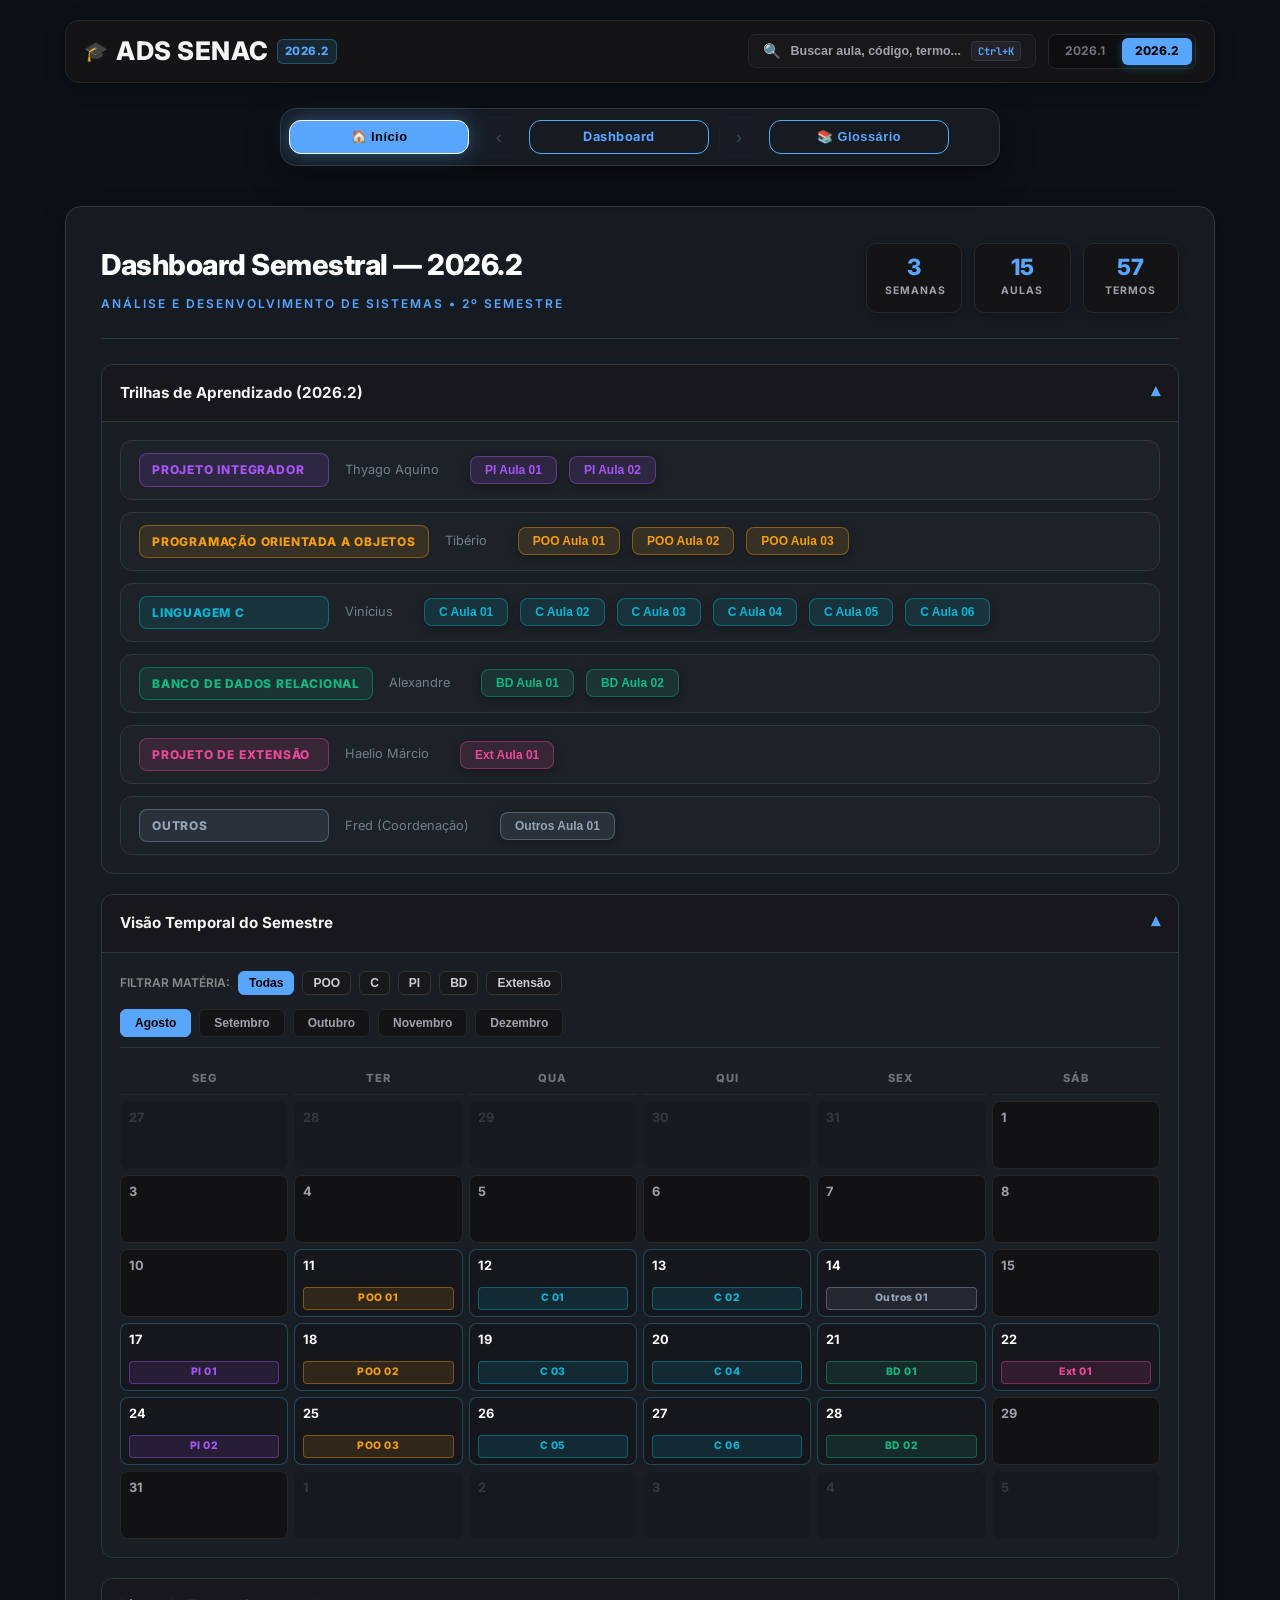
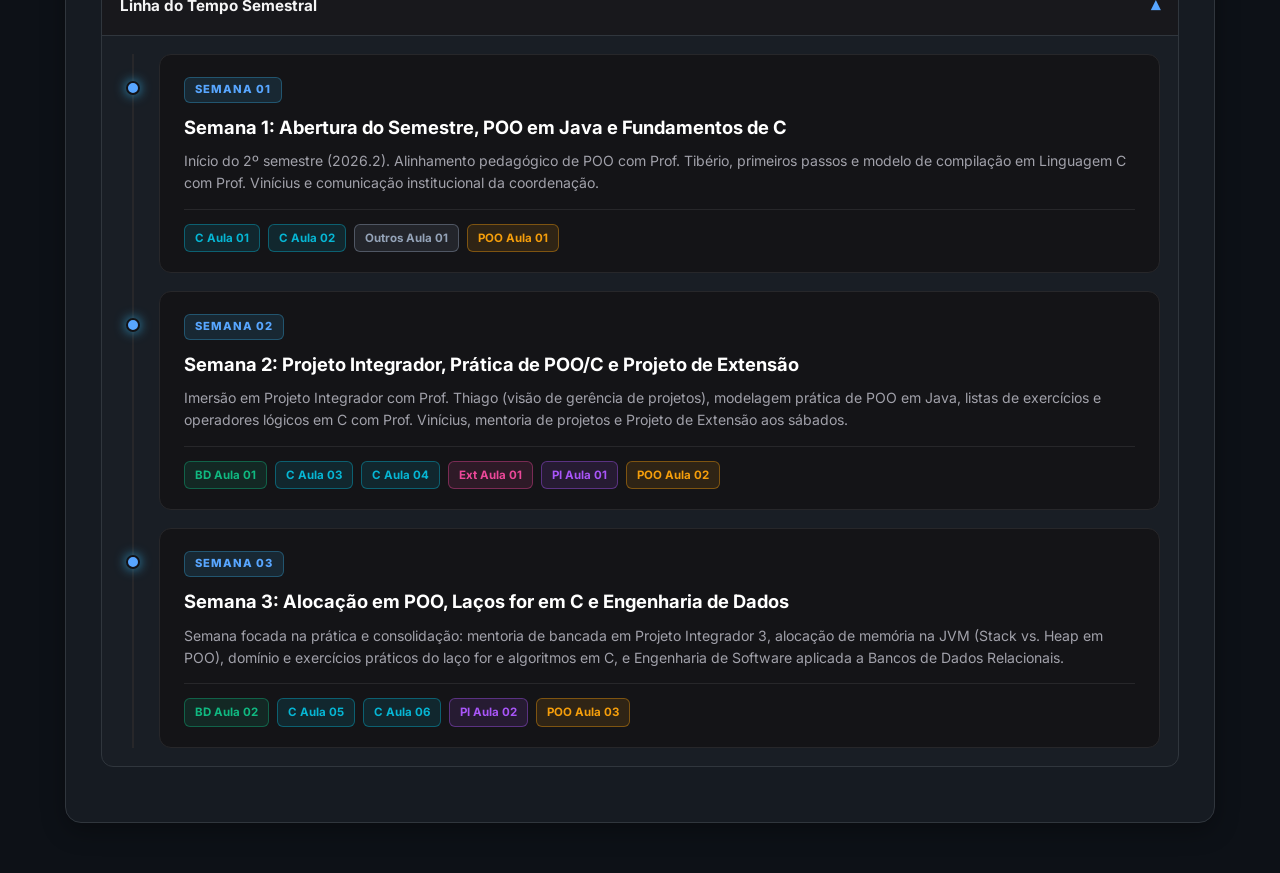
==== commit aed0bd4a: "fix(c): corrige aulas 05 e 06 de C para foco no loop for e consolidacao de exercicios" ====
--- a/portal/index.html
+++ b/portal/index.html
@@ -1315,7 +1315,7 @@
                         <div class="stats-cards-col">
                             <div class="stat-card"><span class="stat-value">3</span><span class="stat-label">Semanas</span></div>
                             <div class="stat-card"><span class="stat-value">15</span><span class="stat-label">Aulas</span></div>
-                            <div class="stat-card"><span class="stat-value">58</span><span class="stat-label">Termos</span></div>
+                            <div class="stat-card"><span class="stat-value">57</span><span class="stat-label">Termos</span></div>
                         </div>
                     </div>
                     
@@ -1363,8 +1363,8 @@
         <div class='timeline-card' onclick="showSection('W03-bd_02')">
             <div class='timeline-dot'></div>
             <span class='timeline-badge'>Semana 03</span>
-            <h4 class='timeline-title'>Semana 3: Alocação de Memória em POO, Modularização e Prática em C, e Dados</h4>
-            <p class='timeline-text'>Semana dedicada à modelagem prática: consultoria individual em Projeto Integrador 3, alocação de memória e ciclo de vida de instâncias na JVM (Stack vs. Heap em POO), modularização e prática intensiva de algoritmos e laços aninhados em C, e fundamentos de Engenharia de Software aplicados a Bancos de Dados Relacionais.</p>
+            <h4 class='timeline-title'>Semana 3: Alocação em POO, Laços for em C e Engenharia de Dados</h4>
+            <p class='timeline-text'>Semana focada na prática e consolidação: mentoria de bancada em Projeto Integrador 3, alocação de memória na JVM (Stack vs. Heap em POO), domínio e exercícios práticos do laço for e algoritmos em C, e Engenharia de Software aplicada a Bancos de Dados Relacionais.</p>
             <div class='timeline-mini-pills'><span class='timeline-mini-pill' style='background:rgba(16, 185, 129, 0.12); color:#10b981; border:1px solid rgba(16, 185, 129, 0.4);' onclick="event.stopPropagation(); showSection('W03-bd_02');">BD Aula 02</span><span class='timeline-mini-pill' style='background:rgba(6, 182, 212, 0.12); color:#06b6d4; border:1px solid rgba(6, 182, 212, 0.4);' onclick="event.stopPropagation(); showSection('W03-c_05');">C Aula 05</span><span class='timeline-mini-pill' style='background:rgba(6, 182, 212, 0.12); color:#06b6d4; border:1px solid rgba(6, 182, 212, 0.4);' onclick="event.stopPropagation(); showSection('W03-c_06');">C Aula 06</span><span class='timeline-mini-pill' style='background:rgba(168, 85, 247, 0.12); color:#a855f7; border:1px solid rgba(168, 85, 247, 0.4);' onclick="event.stopPropagation(); showSection('W03-pi_02');">PI Aula 02</span><span class='timeline-mini-pill' style='background:rgba(245, 158, 11, 0.12); color:#f59e0b; border:1px solid rgba(245, 158, 11, 0.4);' onclick="event.stopPropagation(); showSection('W03-poo_03');">POO Aula 03</span></div>
         </div>
                             </div>
@@ -2048,123 +2048,112 @@
 <a href="#term-normalizacao" class="term-link">normalização</a> concluída, a turma iniciará a prática direta de criação e
 manipulação em bancos relacionais via terminal e SGBDs visuais.</p>
 <hr />
-</div></section><section id="W03-c_05" class="spa-section"><div class="lesson-card"><div class="lesson-metadata"><span class='disc-badge' style='background:rgba(6, 182, 212, 0.12); color:#06b6d4; border:1px solid rgba(6, 182, 212, 0.4);'>Linguagem C • Docente Titular</span> <span style="color:#71717a;">2026-08-26 • Aula 05</span></div><h1 style="font-size: 1.6rem; margin: 15px 0 25px 0; color: #fff;">Linguagem C - Aula 05</h1><p>A quinta aula de <strong>Linguagem C</strong> estabeleceu as bases da
-<strong>Modularização de Software</strong>, rompendo com o paradigma de
-arquivos monolíticos e ensinando a organizar projetos através de
-protótipos de funções e arquivos de cabeçalho (<code>.h</code>).</p>
-<hr />
-<h2 id="o-colapso-do-código-monolítico">1. O Colapso do Código
-Monolítico</h2>
-<p>À medida que um software cresce, manter centenas de linhas de código
-em um único arquivo <code>main.c</code> torna a manutenção impraticável,
-gera conflitos de versionamento e dificulta o reaproveitamento de
-rotinas.</p>
-<p>A modularização em C resolve esse problema dividindo a aplicação em
-três componentes fundamentais:<br />
-1. <strong>Ponto de Entrada (<code>main.c</code>):</strong> Contém a
-lógica principal de controle e o fluxo do usuário.<br />
-2. <strong>Implementação (<code>modulo.c</code>):</strong> Contém o
-código executável das funções auxiliares.<br />
-3. <strong>Interface / Cabeçalho (<code>modulo.h</code>):</strong>
-Contém as assinaturas (protótipos) das funções e declarações de
-tipos.</p>
-<hr />
-<h2 id="a-mecânica-dos-headers-.h-e-a-proteção-contra-inclusão-dupla">2.
-A Mecânica dos Headers (<code>.h</code>) e a Proteção contra Inclusão
-Dupla</h2>
-<p>Para que o <a href="#term-compilador" class="term-link">compilador</a> GCC reconheça as funções implementadas em outro
-arquivo sem gerar erros de <em>implicit declaration</em>, o arquivo
-<code>.h</code> exporta apenas a assinatura pública:</p>
-<div class="sourceCode" id="cb1"><pre class="sourceCode c"><code class="sourceCode c"><span id="cb1-1"><a href="#cb1-1" aria-hidden="true" tabindex="-1"></a><span class="co">// Arquivo: calculadora.h</span></span>
-<span id="cb1-2"><a href="#cb1-2" aria-hidden="true" tabindex="-1"></a><span class="pp">#ifndef CALCULADORA_H</span></span>
-<span id="cb1-3"><a href="#cb1-3" aria-hidden="true" tabindex="-1"></a><span class="pp">#define CALCULADORA_H</span></span>
-<span id="cb1-4"><a href="#cb1-4" aria-hidden="true" tabindex="-1"></a></span>
-<span id="cb1-5"><a href="#cb1-5" aria-hidden="true" tabindex="-1"></a><span class="co">// Protótipos das funções exportadas</span></span>
-<span id="cb1-6"><a href="#cb1-6" aria-hidden="true" tabindex="-1"></a><span class="dt">double</span> somar<span class="op">(</span><span class="dt">double</span> a<span class="op">,</span> <span class="dt">double</span> b<span class="op">);</span></span>
-<span id="cb1-7"><a href="#cb1-7" aria-hidden="true" tabindex="-1"></a><span class="dt">double</span> subtrair<span class="op">(</span><span class="dt">double</span> a<span class="op">,</span> <span class="dt">double</span> b<span class="op">);</span></span>
-<span id="cb1-8"><a href="#cb1-8" aria-hidden="true" tabindex="-1"></a><span class="dt">int</span> dividir<span class="op">(</span><span class="dt">double</span> a<span class="op">,</span> <span class="dt">double</span> b<span class="op">,</span> <span class="dt">double</span> <span class="op">*</span>resultado<span class="op">);</span> <span class="co">// Retorno por referência</span></span>
-<span id="cb1-9"><a href="#cb1-9" aria-hidden="true" tabindex="-1"></a></span>
-<span id="cb1-10"><a href="#cb1-10" aria-hidden="true" tabindex="-1"></a><span class="pp">#endif</span></span></code></pre></div>
-<blockquote>
-<p><strong>Diretiva <code>#ifndef / #define / #endif</code>:</strong>
-Conhecida como <em><a href="#term-include-guard" class="term-link">Include Guard</a></em>, impede que o pré-processador
-inclua o mesmo cabeçalho múltiplas vezes, evitando erros de redefinição
-de símbolos.</p>
-</blockquote>
-<hr />
-<h2 id="passagem-por-valor-vs.-passagem-por-referência">3. Passagem por
-Valor vs. Passagem por Referência</h2>
-<p>Foi demonstrada a diferença crítica de comportamento de memória em
-C:<br />
-- <strong>Passagem por Valor:</strong> A função recebe uma
-<strong>cópia</strong> do dado na <a href="#term-stack" class="term-link">Stack</a>. Qualquer modificação dentro da
-função não afeta a variável original da função chamadora.<br />
-- <strong><a href="#term-passagem-por-referencia" class="term-link">Passagem por Referência</a> (Ponteiros):</strong> A função recebe
-o <strong>endereço de memória</strong> (<code>&amp;variavel</code>).
-Utilizando o operador de desreferenciação (<code>*ptr</code>), a função
-modifica diretamente o valor original na memória.</p>
-<div class="sourceCode" id="cb2"><pre class="sourceCode c"><code class="sourceCode c"><span id="cb2-1"><a href="#cb2-1" aria-hidden="true" tabindex="-1"></a><span class="co">// Exemplo de troca de valores com ponteiros (Swap)</span></span>
-<span id="cb2-2"><a href="#cb2-2" aria-hidden="true" tabindex="-1"></a><span class="dt">void</span> trocar<span class="op">(</span><span class="dt">int</span> <span class="op">*</span>x<span class="op">,</span> <span class="dt">int</span> <span class="op">*</span>y<span class="op">)</span> <span class="op">{</span></span>
-<span id="cb2-3"><a href="#cb2-3" aria-hidden="true" tabindex="-1"></a>    <span class="dt">int</span> temp <span class="op">=</span> <span class="op">*</span>x<span class="op">;</span></span>
-<span id="cb2-4"><a href="#cb2-4" aria-hidden="true" tabindex="-1"></a>    <span class="op">*</span>x <span class="op">=</span> <span class="op">*</span>y<span class="op">;</span></span>
-<span id="cb2-5"><a href="#cb2-5" aria-hidden="true" tabindex="-1"></a>    <span class="op">*</span>y <span class="op">=</span> temp<span class="op">;</span></span>
-<span id="cb2-6"><a href="#cb2-6" aria-hidden="true" tabindex="-1"></a><span class="op">}</span></span></code></pre></div>
+</div></section><section id="W03-c_05" class="spa-section"><div class="lesson-card"><div class="lesson-metadata"><span class='disc-badge' style='background:rgba(6, 182, 212, 0.12); color:#06b6d4; border:1px solid rgba(6, 182, 212, 0.4);'>Linguagem C • Docente Titular</span> <span style="color:#71717a;">2026-08-26 • Aula 05</span></div><h1 style="font-size: 1.6rem; margin: 15px 0 25px 0; color: #fff;">Linguagem C - Aula 05</h1><p>A quinta aula de <strong>Linguagem C</strong> foi dedicada à
+introdução das <strong>Estruturas de Repetição</strong>, com foco
+absoluto no funcionamento, sintaxe e aplicações práticas do <strong>laço
+<code>for</code></strong>.</p>
+<hr />
+<h2 id="a-anatomia-do-laço-for">1. A Anatomia do Laço
+<code>for</code></h2>
+<p>O comando <code>for</code> é a estrutura de repetição ideal quando se
+conhece previamente o número de repetições ou quando se utiliza uma
+variável contadora.</p>
+<p>Sua sintaxe organiza o fluxo em três partes obrigatórias na mesma
+linha:</p>
+<div class="sourceCode" id="cb1"><pre class="sourceCode c"><code class="sourceCode c"><span id="cb1-1"><a href="#cb1-1" aria-hidden="true" tabindex="-1"></a><span class="cf">for</span> <span class="op">(</span>inicialização<span class="op">;</span> condição de parada<span class="op">;</span> incremento<span class="op">/</span>decremento<span class="op">)</span> <span class="op">{</span></span>
+<span id="cb1-2"><a href="#cb1-2" aria-hidden="true" tabindex="-1"></a>    <span class="co">// Bloco de instruções executado a cada iteração</span></span>
+<span id="cb1-3"><a href="#cb1-3" aria-hidden="true" tabindex="-1"></a><span class="op">}</span></span></code></pre></div>
+<ul>
+<li><strong>Inicialização:</strong> Executada apenas uma vez, antes do
+primeiro ciclo (ex: <code>int i = 1</code>).</li>
+<li><strong>Condição:</strong> Expressão lógica testada antes de cada
+ciclo. Se verdadeira, o bloco executa; se falsa, o laço encerra.</li>
+<li><strong>Incremento/Passo:</strong> Atualização do contador realizada
+ao término de cada ciclo (ex: <code>i++</code> ou
+<code>i += razao</code>).</li>
+</ul>
+<hr />
+<h2 id="prática-em-sala-contadores-acumuladores-e-pa">2. Prática em
+Sala: Contadores, Acumuladores e PA</h2>
+<p>O professor orientou a resolução de desafios individuais em programas
+separados para fixar a mecânica do laço:</p>
+<ol type="1">
+<li><strong>Contagem e Pares:</strong> <a href="#term-iteracao" class="term-link">Iteração</a> simples de 1 a 10 e
+impressão seletiva de números pares com o operador módulo
+(<code>i % 2 == 0</code>).</li>
+<li><strong>Variável Acumuladora (Somatório):</strong> Soma progressiva
+de todos os inteiros de 1 até um valor <span
+class="math inline"><em>N</em></span> informado pelo usuário:</li>
+</ol>
+<div class="sourceCode" id="cb2"><pre class="sourceCode c"><code class="sourceCode c"><span id="cb2-1"><a href="#cb2-1" aria-hidden="true" tabindex="-1"></a><span class="pp">#include </span><span class="im">&lt;stdio.h&gt;</span></span>
+<span id="cb2-2"><a href="#cb2-2" aria-hidden="true" tabindex="-1"></a></span>
+<span id="cb2-3"><a href="#cb2-3" aria-hidden="true" tabindex="-1"></a><span class="dt">int</span> main<span class="op">()</span> <span class="op">{</span></span>
+<span id="cb2-4"><a href="#cb2-4" aria-hidden="true" tabindex="-1"></a>    <span class="dt">int</span> n<span class="op">,</span> soma <span class="op">=</span> <span class="dv">0</span><span class="op">;</span></span>
+<span id="cb2-5"><a href="#cb2-5" aria-hidden="true" tabindex="-1"></a></span>
+<span id="cb2-6"><a href="#cb2-6" aria-hidden="true" tabindex="-1"></a>    printf<span class="op">(</span><span class="st">&quot;Digite um numero: &quot;</span><span class="op">);</span></span>
+<span id="cb2-7"><a href="#cb2-7" aria-hidden="true" tabindex="-1"></a>    scanf<span class="op">(</span><span class="st">&quot;</span><span class="sc">%d</span><span class="st">&quot;</span><span class="op">,</span> <span class="op">&amp;</span>n<span class="op">);</span></span>
+<span id="cb2-8"><a href="#cb2-8" aria-hidden="true" tabindex="-1"></a></span>
+<span id="cb2-9"><a href="#cb2-9" aria-hidden="true" tabindex="-1"></a>    <span class="co">// O laço for acumula a soma de 1 até n</span></span>
+<span id="cb2-10"><a href="#cb2-10" aria-hidden="true" tabindex="-1"></a>    <span class="cf">for</span> <span class="op">(</span><span class="dt">int</span> i <span class="op">=</span> <span class="dv">1</span><span class="op">;</span> i <span class="op">&lt;=</span> n<span class="op">;</span> i<span class="op">++)</span> <span class="op">{</span></span>
+<span id="cb2-11"><a href="#cb2-11" aria-hidden="true" tabindex="-1"></a>        soma <span class="op">+=</span> i<span class="op">;</span></span>
+<span id="cb2-12"><a href="#cb2-12" aria-hidden="true" tabindex="-1"></a>    <span class="op">}</span></span>
+<span id="cb2-13"><a href="#cb2-13" aria-hidden="true" tabindex="-1"></a></span>
+<span id="cb2-14"><a href="#cb2-14" aria-hidden="true" tabindex="-1"></a>    printf<span class="op">(</span><span class="st">&quot;Resultado da soma: </span><span class="sc">%d\n</span><span class="st">&quot;</span><span class="op">,</span> soma<span class="op">);</span></span>
+<span id="cb2-15"><a href="#cb2-15" aria-hidden="true" tabindex="-1"></a>    <span class="cf">return</span> <span class="dv">0</span><span class="op">;</span></span>
+<span id="cb2-16"><a href="#cb2-16" aria-hidden="true" tabindex="-1"></a><span class="op">}</span></span></code></pre></div>
+<ol start="3" type="1">
+<li><strong>Progressão Aritmética (PA):</strong> Geração de sequências
+numéricas a partir de um valor inicial, uma razão de incremento e a
+quantidade de termos desejada.</li>
+</ol>
 <hr />
 </div></section><section id="W03-c_06" class="spa-section"><div class="lesson-card"><div class="lesson-metadata"><span class='disc-badge' style='background:rgba(6, 182, 212, 0.12); color:#06b6d4; border:1px solid rgba(6, 182, 212, 0.4);'>Linguagem C • Vinícius</span> <span style="color:#71717a;">2026-08-27 • Aula 06</span></div><h1 style="font-size: 1.6rem; margin: 15px 0 25px 0; color: #fff;">Linguagem C - Aula 06</h1><p>A sexta aula de <strong>Linguagem C</strong> com o Professor Vinícius
-foi inteiramente dedicada à <strong>resolução prática de desafios
-algorítmicos em laboratório</strong>, consolidando estruturas de
-repetição aninhadas, controle de fluxo e tipos booleanos.</p>
-<hr />
-<h2 id="prática-intensiva-de-algoritmos-em-terminal">1. Prática
-Intensiva de Algoritmos em Terminal</h2>
-<p>Os estudantes desenvolveram e compilaram programas executáveis via
-GCC no terminal, explorando lógica pura sem dependência de bibliotecas
-externas complexas:</p>
+foi uma sessão de <strong>prática contínua em laboratório</strong>,
+consolidando todo o conteúdo estudado até o momento (variáveis,
+condicionais <code>if/else</code>, operadores aritméticos e laços
+<code>for</code>).</p>
+<hr />
+<h2 id="consolidação-prática-de-algoritmos">1. Consolidação Prática de
+Algoritmos</h2>
+<p>A turma desenvolveu programas em terminal para exercitar a integração
+entre laços de repetição e decisões lógicas:</p>
 <ol type="1">
-<li><strong>Cálculo de Médias com Ponto Flutuante
-(<code>aula06_media.c</code>):</strong> Leitura de notas via
-<code>scanf</code>, tratamento de divisões com precisão decimal
-(<code>double</code>) e validação de faixas numéricas.</li>
-<li><strong>Identificação e Crivo de Números Primos
-(<code>aula06_primos.c</code>):</strong> Algoritmo de teste de
-primalidade utilizando o operador de resto da divisão inteira
-(<code>%</code>) dentro de um laço <code>for</code>. Se um divisor
-próprio for encontrado antes de <code>n</code>, o programa interrompe a
-busca antecipadamente com <code>break</code>.</li>
-<li><strong>Padrões Geométricos e Matrizes de Caracteres
+<li><strong>Cálculo de Média Aritmética
+(<code>aula06_media.c</code>):</strong> Leitura de notas de alunos com
+ponto flutuante (<code>double</code>) e estrutura condicional para
+validação de aprovação.</li>
+<li><strong>Crivo e Teste de Números Primos
+(<code>aula06_primos.c</code>):</strong> Algoritmo que utiliza o laço
+<code>for</code> e o operador de resto (<code>%</code>) para testar
+divisores. Se encontrar divisor intermediário, interrompe o laço com
+<code>break</code>:</li>
+</ol>
+<div class="sourceCode" id="cb1"><pre class="sourceCode c"><code class="sourceCode c"><span id="cb1-1"><a href="#cb1-1" aria-hidden="true" tabindex="-1"></a><span class="pp">#include </span><span class="im">&lt;stdio.h&gt;</span></span>
+<span id="cb1-2"><a href="#cb1-2" aria-hidden="true" tabindex="-1"></a></span>
+<span id="cb1-3"><a href="#cb1-3" aria-hidden="true" tabindex="-1"></a><span class="dt">int</span> main<span class="op">()</span> <span class="op">{</span></span>
+<span id="cb1-4"><a href="#cb1-4" aria-hidden="true" tabindex="-1"></a>    <span class="dt">int</span> n<span class="op">,</span> eh_primo <span class="op">=</span> <span class="dv">1</span><span class="op">;</span></span>
+<span id="cb1-5"><a href="#cb1-5" aria-hidden="true" tabindex="-1"></a>    printf<span class="op">(</span><span class="st">&quot;Digite um numero: &quot;</span><span class="op">);</span></span>
+<span id="cb1-6"><a href="#cb1-6" aria-hidden="true" tabindex="-1"></a>    scanf<span class="op">(</span><span class="st">&quot;</span><span class="sc">%d</span><span class="st">&quot;</span><span class="op">,</span> <span class="op">&amp;</span>n<span class="op">);</span></span>
+<span id="cb1-7"><a href="#cb1-7" aria-hidden="true" tabindex="-1"></a></span>
+<span id="cb1-8"><a href="#cb1-8" aria-hidden="true" tabindex="-1"></a>    <span class="cf">if</span> <span class="op">(</span>n <span class="op">&lt;=</span> <span class="dv">1</span><span class="op">)</span> eh_primo <span class="op">=</span> <span class="dv">0</span><span class="op">;</span></span>
+<span id="cb1-9"><a href="#cb1-9" aria-hidden="true" tabindex="-1"></a>    <span class="cf">for</span> <span class="op">(</span><span class="dt">int</span> i <span class="op">=</span> <span class="dv">2</span><span class="op">;</span> i <span class="op">*</span> i <span class="op">&lt;=</span> n<span class="op">;</span> i<span class="op">++)</span> <span class="op">{</span></span>
+<span id="cb1-10"><a href="#cb1-10" aria-hidden="true" tabindex="-1"></a>        <span class="cf">if</span> <span class="op">(</span>n <span class="op">%</span> i <span class="op">==</span> <span class="dv">0</span><span class="op">)</span> <span class="op">{</span></span>
+<span id="cb1-11"><a href="#cb1-11" aria-hidden="true" tabindex="-1"></a>            eh_primo <span class="op">=</span> <span class="dv">0</span><span class="op">;</span></span>
+<span id="cb1-12"><a href="#cb1-12" aria-hidden="true" tabindex="-1"></a>            <span class="cf">break</span><span class="op">;</span></span>
+<span id="cb1-13"><a href="#cb1-13" aria-hidden="true" tabindex="-1"></a>        <span class="op">}</span></span>
+<span id="cb1-14"><a href="#cb1-14" aria-hidden="true" tabindex="-1"></a>    <span class="op">}</span></span>
+<span id="cb1-15"><a href="#cb1-15" aria-hidden="true" tabindex="-1"></a></span>
+<span id="cb1-16"><a href="#cb1-16" aria-hidden="true" tabindex="-1"></a>    <span class="cf">if</span> <span class="op">(</span>eh_primo<span class="op">)</span> printf<span class="op">(</span><span class="st">&quot;</span><span class="sc">%d</span><span class="st"> eh primo.</span><span class="sc">\n</span><span class="st">&quot;</span><span class="op">,</span> n<span class="op">);</span></span>
+<span id="cb1-17"><a href="#cb1-17" aria-hidden="true" tabindex="-1"></a>    <span class="cf">else</span> printf<span class="op">(</span><span class="st">&quot;</span><span class="sc">%d</span><span class="st"> nao eh primo.</span><span class="sc">\n</span><span class="st">&quot;</span><span class="op">,</span> n<span class="op">);</span></span>
+<span id="cb1-18"><a href="#cb1-18" aria-hidden="true" tabindex="-1"></a></span>
+<span id="cb1-19"><a href="#cb1-19" aria-hidden="true" tabindex="-1"></a>    <span class="cf">return</span> <span class="dv">0</span><span class="op">;</span></span>
+<span id="cb1-20"><a href="#cb1-20" aria-hidden="true" tabindex="-1"></a><span class="op">}</span></span></code></pre></div>
+<ol start="3" type="1">
+<li><strong>Padrões Numéricos no Console
 (<code>aula06_max_impar.c</code>):</strong> Construção de pirâmides e
-triângulos numéricos invertidos no console utilizando laços duplamente
-aninhados (<code>linhas</code> e <code>colunas</code>) e condições de
-contorno baseadas em índices de simetria.</li>
+matrizes de caracteres no terminal combinando laços <code>for</code>
+aninhados com índices de linha e coluna.</li>
 </ol>
-<hr />
-<h2 id="a-utilização-de-booleanos-e-pré-processador">2. A Utilização de
-Booleanos e Pré-processador</h2>
-<p>O encontro explorou a biblioteca <code>&lt;stdbool.h&gt;</code>,
-introduzida no padrão C99 para manipulação semântica de valores
-verdadeiros e falsos:</p>
-<div class="sourceCode" id="cb1"><pre class="sourceCode c"><code class="sourceCode c"><span id="cb1-1"><a href="#cb1-1" aria-hidden="true" tabindex="-1"></a><span class="pp">#include </span><span class="im">&lt;stdio.h&gt;</span></span>
-<span id="cb1-2"><a href="#cb1-2" aria-hidden="true" tabindex="-1"></a><span class="pp">#include </span><span class="im">&lt;stdbool.h&gt;</span></span>
-<span id="cb1-3"><a href="#cb1-3" aria-hidden="true" tabindex="-1"></a></span>
-<span id="cb1-4"><a href="#cb1-4" aria-hidden="true" tabindex="-1"></a><span class="co">// Função auxiliar com retorno booleano</span></span>
-<span id="cb1-5"><a href="#cb1-5" aria-hidden="true" tabindex="-1"></a><span class="dt">bool</span> ehpar<span class="op">(</span><span class="dt">int</span> i<span class="op">)</span> <span class="op">{</span> </span>
-<span id="cb1-6"><a href="#cb1-6" aria-hidden="true" tabindex="-1"></a>    <span class="cf">return</span> i <span class="op">%</span> <span class="dv">2</span> <span class="op">==</span> <span class="dv">0</span><span class="op">;</span> </span>
-<span id="cb1-7"><a href="#cb1-7" aria-hidden="true" tabindex="-1"></a><span class="op">}</span></span>
-<span id="cb1-8"><a href="#cb1-8" aria-hidden="true" tabindex="-1"></a></span>
-<span id="cb1-9"><a href="#cb1-9" aria-hidden="true" tabindex="-1"></a><span class="co">// Compatibilidade multiplataforma para limpeza de terminal</span></span>
-<span id="cb1-10"><a href="#cb1-10" aria-hidden="true" tabindex="-1"></a><span class="pp">#ifdef _WIN32</span></span>
-<span id="cb1-11"><a href="#cb1-11" aria-hidden="true" tabindex="-1"></a>  system<span class="op">(</span><span class="st">&quot;cls&quot;</span><span class="op">);</span></span>
-<span id="cb1-12"><a href="#cb1-12" aria-hidden="true" tabindex="-1"></a><span class="pp">#else</span></span>
-<span id="cb1-13"><a href="#cb1-13" aria-hidden="true" tabindex="-1"></a>  system<span class="op">(</span><span class="st">&quot;clear&quot;</span><span class="op">);</span></span>
-<span id="cb1-14"><a href="#cb1-14" aria-hidden="true" tabindex="-1"></a><span class="pp">#endif</span></span></code></pre></div>
-<hr />
-<h2 id="o-valor-da-depuração-linha-a-linha">3. O Valor da Depuração
-Linha a Linha</h2>
-<p>O Professor Vinícius orientou a turma sobre a importância de testar
-cada caso de borda (números negativos, zero, paridades extremas)
-diretamente na linha de comando, reforçando que o domínio da sintaxe de
-C decorre da repetição manual da compilação e do debug de erros
-lógicos.</p>
 <hr />
 </div></section><section id="W03-pi_02" class="spa-section"><div class="lesson-card"><div class="lesson-metadata"><span class='disc-badge' style='background:rgba(168, 85, 247, 0.12); color:#a855f7; border:1px solid rgba(168, 85, 247, 0.4);'>Projeto Integrador • Docente Titular</span> <span style="color:#71717a;">2026-08-24 • Aula 02</span></div><h1 style="font-size: 1.6rem; margin: 15px 0 25px 0; color: #fff;">Projeto Integrador 3 - Aula 02</h1><p>A segunda aula de <strong><a href="#term-projeto-integrador" class="term-link">Projeto Integrador</a> 3 (PI3)</strong> foi
 estruturada como uma sessão dinâmica de <strong>mentoria técnica,
@@ -2278,7 +2267,7 @@
                         <div style="color: var(--accent); font-size: 0.75rem; text-transform: uppercase; letter-spacing: 1.5px; margin-top: 5px;">Índice Alfabético com Backlinks Diretos e Fontes Wikipedia</div>
                     </div>
                     <div class="glossary-grid">
-                        <div class='glossary-item' id='term-atributo'><span class='glossary-term'>Atributo</span><div class='glossary-def'>Campo de dados de uma classe que armazena uma característica de estado do objeto.</div><div class='glossary-footer'><div style='display:flex;gap:8px'><button class='action-btn' onclick="showSection('W02-poo_02')">POO Aula 02</button></div><a href='https://pt.wikipedia.org/wiki/Atributo_(computa%C3%A7%C3%A3o)' target='_blank' class='action-btn wiki-btn'>Wikipedia ↗</a></div></div><div class='glossary-item' id='term-banco-de-dados-relacional'><span class='glossary-term'>Banco de Dados Relacional</span><div class='glossary-def'>Sistema de armazenamento estruturado em tabelas com chaves primárias e relacionamentos.</div><div class='glossary-footer'><div style='display:flex;gap:8px'><button class='action-btn' onclick="showSection('W02-bd_01')">BD Aula 01</button></div><a href='https://pt.wikipedia.org/wiki/Banco_de_dados_relacional' target='_blank' class='action-btn wiki-btn'>Wikipedia ↗</a></div></div><div class='glossary-item' id='term-bytecode'><span class='glossary-term'>Bytecode</span><div class='glossary-def'>Formato binário intermediário executado por máquinas virtuais como a JVM.</div><div class='glossary-footer'><div style='display:flex;gap:8px'><button class='action-btn' onclick="showSection('W01-poo_01')">POO Aula 01</button></div></div></div><div class='glossary-item' id='term-caso-de-borda-edge-case'><span class='glossary-term'>Caso de Borda (Edge Case)</span><div class='glossary-def'>Situação de teste que ocorre nos limites extremos dos parâmetros de entrada do programa (ex: 0, 1, números negativos.</div><div class='glossary-footer'><div style='display:flex;gap:8px'><button class='action-btn' onclick="showSection('W03-c_06')">C Aula 06</button></div></div></div><div class='glossary-item' id='term-casting-coercao-de-tipo'><span class='glossary-term'>Casting (Coerção de Tipo)</span><div class='glossary-def'>Conversão explícita de um dado de um tipo para outro tipo na memória.</div><div class='glossary-footer'><div style='display:flex;gap:8px'><button class='action-btn' onclick="showSection('W02-c_03')">C Aula 03</button></div><a href='https://pt.wikipedia.org/wiki/Coer%C3%A7%C3%A3o_de_tipos' target='_blank' class='action-btn wiki-btn'>Wikipedia ↗</a></div></div><div class='glossary-item' id='term-chave-estrangeira-foreign-key-fk'><span class='glossary-term'>Chave Estrangeira (Foreign Key - FK)</span><div class='glossary-def'>Campo que estabelece um elo de integridade referencial com a chave primária de outra tabela.</div><div class='glossary-footer'><div style='display:flex;gap:8px'><button class='action-btn' onclick="showSection('W03-bd_02')">BD Aula 02</button></div></div></div><div class='glossary-item' id='term-chave-primaria-primary-key-pk'><span class='glossary-term'>Chave Primária (Primary Key - PK)</span><div class='glossary-def'>Atributo ou conjunto de atributos que identifica de forma unívoca cada registro dentro de uma tabela relacional.</div><div class='glossary-footer'><div style='display:flex;gap:8px'><button class='action-btn' onclick="showSection('W03-bd_02')">BD Aula 02</button></div></div></div><div class='glossary-item' id='term-classe'><span class='glossary-term'>Classe</span><div class='glossary-def'>Molde estrutural ou gabarito que define atributos e métodos de um tipo de dado.</div><div class='glossary-footer'><div style='display:flex;gap:8px'><button class='action-btn' onclick="showSection('W01-poo_01')">POO Aula 01</button></div><a href='https://pt.wikipedia.org/wiki/Classe_(programa%C3%A7%C3%A3o)' target='_blank' class='action-btn wiki-btn'>Wikipedia ↗</a></div></div><div class='glossary-item' id='term-compilador'><span class='glossary-term'>Compilador</span><div class='glossary-def'>Software que traduz código fonte em C diretamente para código de máquina executável.</div><div class='glossary-footer'><div style='display:flex;gap:8px'><button class='action-btn' onclick="showSection('W01-c_01')">C Aula 01</button></div><a href='https://pt.wikipedia.org/wiki/Compilador' target='_blank' class='action-btn wiki-btn'>Wikipedia ↗</a></div></div><div class='glossary-item' id='term-coordenacao-de-curso'><span class='glossary-term'>Coordenação de Curso</span><div class='glossary-def'>Órgão acadêmico responsável pelo planejamento pedagógico, gestão do corpo docente e suporte aos estudantes.</div><div class='glossary-footer'><div style='display:flex;gap:8px'><button class='action-btn' onclick="showSection('W01-outros_01')">Outros Aula 01</button></div></div></div><div class='glossary-item' id='term-crivo-de-primalidade'><span class='glossary-term'>Crivo de Primalidade</span><div class='glossary-def'>Algoritmo que determina se um número inteiro positivo é divisível apenas por 1 e por si mesmo.</div><div class='glossary-footer'><div style='display:flex;gap:8px'><button class='action-btn' onclick="showSection('W03-c_06')">C Aula 06</button></div></div></div><div class='glossary-item' id='term-der-diagrama-entidade-relacionamento'><span class='glossary-term'>DER (Diagrama Entidade-Relacionamento)</span><div class='glossary-def'>Representação gráfica abstrata das entidades de um domínio e seus relacionamentos mútuos.</div><div class='glossary-footer'><div style='display:flex;gap:8px'><button class='action-btn' onclick="showSection('W03-bd_02')">BD Aula 02</button></div></div></div><div class='glossary-item' id='term-diagnostico-comunitario'><span class='glossary-term'>Diagnóstico Comunitário</span><div class='glossary-def'>Etapa preliminar de escuta e levantamento de necessidades reais de um público antes do desenvolvimento da solução.</div><div class='glossary-footer'><div style='display:flex;gap:8px'><button class='action-btn' onclick="showSection('W02-extensao_01')">Ext Aula 01</button></div></div></div><div class='glossary-item' id='term-diretiva-de-pre-processador'><span class='glossary-term'>Diretiva de Pré-processador</span><div class='glossary-def'>Instruções iniciadas com `#` processadas antes da compilação real do código.</div><div class='glossary-footer'><div style='display:flex;gap:8px'><button class='action-btn' onclick="showSection('W01-c_01')">C Aula 01</button></div></div></div><div class='glossary-item' id='term-encapsulamento'><span class='glossary-term'>Encapsulamento</span><div class='glossary-def'>Mecanismo de proteção do estado interno dos objetos através de modificadores de acesso.</div><div class='glossary-footer'><div style='display:flex;gap:8px'><button class='action-btn' onclick="showSection('W01-poo_01')">POO Aula 01</button></div><a href='https://pt.wikipedia.org/wiki/Encapsulamento_(computa%C3%A7%C3%A3o)' target='_blank' class='action-btn wiki-btn'>Wikipedia ↗</a></div></div><div class='glossary-item' id='term-escopo-de-variavel'><span class='glossary-term'>Escopo de Variável</span><div class='glossary-def'>Região do código fonte onde uma determinada variável é visível e acessível.</div><div class='glossary-footer'><div style='display:flex;gap:8px'><button class='action-btn' onclick="showSection('W02-c_03')">C Aula 03</button></div></div></div><div class='glossary-item' id='term-extensao-curricularizada-mec'><span class='glossary-term'>Extensão Curricularizada (MEC)</span><div class='glossary-def'>Diretriz nacional que exige que 10% da carga horária universitária seja realizada em programas e projetos com impacto direto na sociedade.</div><div class='glossary-footer'><div style='display:flex;gap:8px'><button class='action-btn' onclick="showSection('W01-outros_01')">Outros Aula 01</button></div><a href='https://pt.wikipedia.org/wiki/Extens%C3%A3o_universit%C3%A1ria' target='_blank' class='action-btn wiki-btn'>Wikipedia ↗</a></div></div><div class='glossary-item' id='term-extensao-universitaria'><span class='glossary-term'>Extensão Universitária</span><div class='glossary-def'>Ação acadêmica que integra o conhecimento científico e tecnológico desenvolvido na faculdade com as demandas e o desenvolvimento da comunidade externa.</div><div class='glossary-footer'><div style='display:flex;gap:8px'><button class='action-btn' onclick="showSection('W02-extensao_01')">Ext Aula 01</button></div><a href='https://pt.wikipedia.org/wiki/Extens%C3%A3o_universit%C3%A1ria' target='_blank' class='action-btn wiki-btn'>Wikipedia ↗</a></div></div><div class='glossary-item' id='term-garbage-collector'><span class='glossary-term'>Garbage Collector</span><div class='glossary-def'>Mecanismo automático da plataforma Java que identifica e recicla objetos que não possuem mais referências ativas no Heap.</div><div class='glossary-footer'><div style='display:flex;gap:8px'><button class='action-btn' onclick="showSection('W03-poo_03')">POO Aula 03</button></div></div></div><div class='glossary-item' id='term-glibc'><span class='glossary-term'>glibc</span><div class='glossary-def'>Biblioteca padrão de C no ecossistema GNU/Linux que fornece funções essenciais como `printf` e `scanf`.</div><div class='glossary-footer'><div style='display:flex;gap:8px'><button class='action-btn' onclick="showSection('W01-c_01')">C Aula 01</button></div></div></div><div class='glossary-item' id='term-heap'><span class='glossary-term'>Heap</span><div class='glossary-def'>Região de memória da JVM destinada à alocação dinâmica de instâncias de objetos e arrays.</div><div class='glossary-footer'><div style='display:flex;gap:8px'><button class='action-btn' onclick="showSection('W03-poo_03')">POO Aula 03</button></div></div></div><div class='glossary-item' id='term-ieee-754'><span class='glossary-term'>IEEE 754</span><div class='glossary-def'>Padrão internacional que governa a representação e aritmética de números em ponto flutuante.</div><div class='glossary-footer'><div style='display:flex;gap:8px'><button class='action-btn' onclick="showSection('W01-c_01')">C Aula 01</button></div><a href='https://pt.wikipedia.org/wiki/IEEE_754' target='_blank' class='action-btn wiki-btn'>Wikipedia ↗</a></div></div><div class='glossary-item' id='term-impacto-social'><span class='glossary-term'>Impacto Social</span><div class='glossary-def'>Efeito positivo, mensurável e duradouro gerado por um projeto ou ação na qualidade de vida de um grupo ou comunidade.</div><div class='glossary-footer'><div style='display:flex;gap:8px'><button class='action-btn' onclick="showSection('W02-extensao_01')">Ext Aula 01</button></div></div></div><div class='glossary-item' id='term-include-guard'><span class='glossary-term'>Include Guard</span><div class='glossary-def'>Mecanismo de pré-processamento (`#ifndef`) que previne inclusões duplicadas de arquivos de cabeçalho durante a compilação.</div><div class='glossary-footer'><div style='display:flex;gap:8px'><button class='action-btn' onclick="showSection('W03-c_05')">C Aula 05</button></div></div></div><div class='glossary-item' id='term-instanciacao'><span class='glossary-term'>Instanciação</span><div class='glossary-def'>Processo computacional de alocação de memória para a criação de um novo objeto a partir de sua classe.</div><div class='glossary-footer'><div style='display:flex;gap:8px'><button class='action-btn' onclick="showSection('W02-poo_02')">POO Aula 02</button></div></div></div><div class='glossary-item' id='term-jvm-java-virtual-machine'><span class='glossary-term'>JVM (Java Virtual Machine)</span><div class='glossary-def'>Ambiente de execução que interpreta o bytecode Java em código de máquina nativo.</div><div class='glossary-footer'><div style='display:flex;gap:8px'><button class='action-btn' onclick="showSection('W01-poo_01')">POO Aula 01</button></div><a href='https://pt.wikipedia.org/wiki/M%C3%A1quina_virtual_Java' target='_blank' class='action-btn wiki-btn'>Wikipedia ↗</a></div></div><div class='glossary-item' id='term-laco-aninhado'><span class='glossary-term'>Laço Aninhado</span><div class='glossary-def'>Estrutura de repetição inserida dentro do corpo de outro laço, amplamente utilizada para manipulação de coordenadas, matrizes e tabelas.</div><div class='glossary-footer'><div style='display:flex;gap:8px'><button class='action-btn' onclick="showSection('W03-c_06')">C Aula 06</button></div></div></div><div class='glossary-item' id='term-letramento-digital'><span class='glossary-term'>Letramento Digital</span><div class='glossary-def'>Capacidade de localizar, avaliar, utilizar e criar informações com segurança e responsabilidade no ambiente digital.</div><div class='glossary-footer'><div style='display:flex;gap:8px'><button class='action-btn' onclick="showSection('W01-outros_01')">Outros Aula 01</button></div><a href='https://pt.wikipedia.org/wiki/Letramento_digital' target='_blank' class='action-btn wiki-btn'>Wikipedia ↗</a></div></div><div class='glossary-item' id='term-lixo-de-memoria'><span class='glossary-term'>Lixo de Memória</span><div class='glossary-def'>Conteúdo residual imprevisível presente em endereços de memória não inicializados.</div><div class='glossary-footer'><div style='display:flex;gap:8px'><button class='action-btn' onclick="showSection('W01-c_02')">C Aula 02</button></div></div></div><div class='glossary-item' id='term-metodo'><span class='glossary-term'>Método</span><div class='glossary-def'>Sub-rotina associada a um objeto responsável por executar ações e manipular seu estado interno.</div><div class='glossary-footer'><div style='display:flex;gap:8px'><button class='action-btn' onclick="showSection('W02-poo_02')">POO Aula 02</button></div><a href='https://pt.wikipedia.org/wiki/M%C3%A9todo_(programa%C3%A7%C3%A3o)' target='_blank' class='action-btn wiki-btn'>Wikipedia ↗</a></div></div><div class='glossary-item' id='term-modelo-relacional'><span class='glossary-term'>Modelo Relacional</span><div class='glossary-def'>Teoria matemática de representação de dados baseada em relações formulada por Edgar F. Codd.</div><div class='glossary-footer'><div style='display:flex;gap:8px'><button class='action-btn' onclick="showSection('W02-bd_01')">BD Aula 01</button></div><a href='https://pt.wikipedia.org/wiki/Modelo_relacional' target='_blank' class='action-btn wiki-btn'>Wikipedia ↗</a></div></div><div class='glossary-item' id='term-mongodb'><span class='glossary-term'>MongoDB</span><div class='glossary-def'>Banco de dados NoSQL orientado a documentos JSON amplamente integrado com JavaScript no backend.</div><div class='glossary-footer'><div style='display:flex;gap:8px'><button class='action-btn' onclick="showSection('W01-poo_01')">POO Aula 01</button></div></div></div><div class='glossary-item' id='term-mvp-minimo-produto-viavel'><span class='glossary-term'>MVP (Mínimo Produto Viável)</span><div class='glossary-def'>Versão funcional mais enxuta de um produto que permite testar hipóteses de negócio com usuários reais.</div><div class='glossary-footer'><div style='display:flex;gap:8px'><button class='action-btn' onclick="showSection('W02-pi_01')">PI Aula 01</button></div><a href='https://pt.wikipedia.org/wiki/Produto_vi%C3%A1vel_m%C3%ADnimo' target='_blank' class='action-btn wiki-btn'>Wikipedia ↗</a></div></div><div class='glossary-item' id='term-mvp-minimum-viable-product'><span class='glossary-term'>MVP (Minimum Viable Product)</span><div class='glossary-def'>Versão mais enxuta de um software que possui as funcionalidades estritamente necessárias para validar a solução perante os usuários.</div><div class='glossary-footer'><div style='display:flex;gap:8px'><button class='action-btn' onclick="showSection('W03-pi_02')">PI Aula 02</button></div></div></div><div class='glossary-item' id='term-normalizacao'><span class='glossary-term'>Normalização</span><div class='glossary-def'>Técnica de estruturação de tabelas para minimizar redundâncias e dependências anômalas.</div><div class='glossary-footer'><div style='display:flex;gap:8px'><button class='action-btn' onclick="showSection('W02-bd_01')">BD Aula 01</button></div><a href='https://pt.wikipedia.org/wiki/Normaliza%C3%A7%C3%A3o_de_dados' target='_blank' class='action-btn wiki-btn'>Wikipedia ↗</a></div></div><div class='glossary-item' id='term-objeto'><span class='glossary-term'>Objeto</span><div class='glossary-def'>Instância concreta alocada na memória a partir de uma classe.</div><div class='glossary-footer'><div style='display:flex;gap:8px'><button class='action-btn' onclick="showSection('W01-poo_01')">POO Aula 01</button></div><a href='https://pt.wikipedia.org/wiki/Objeto_(ci%C3%AAncia_da_computa%C3%A7%C3%A3o)' target='_blank' class='action-btn wiki-btn'>Wikipedia ↗</a></div></div><div class='glossary-item' id='term-operador-de-endereco'><span class='glossary-term'>Operador de Endereço (&)</span><div class='glossary-def'>Operador unário que obtém a localização física de uma variável na memória RAM.</div><div class='glossary-footer'><div style='display:flex;gap:8px'><button class='action-btn' onclick="showSection('W01-c_02')">C Aula 02</button></div><a href='https://pt.wikipedia.org/wiki/Ponteiro_(programa%C3%A7%C3%A3o)' target='_blank' class='action-btn wiki-btn'>Wikipedia ↗</a></div></div><div class='glossary-item' id='term-operador-logico-e'><span class='glossary-term'>Operador Lógico E (&&)</span><div class='glossary-def'>Conjunção lógica em C que retorna verdadeiro apenas se ambos os operandos forem verdadeiros.</div><div class='glossary-footer'><div style='display:flex;gap:8px'><button class='action-btn' onclick="showSection('W02-c_04')">C Aula 04</button></div><a href='https://pt.wikipedia.org/wiki/Conjun%C3%A7%C3%A3o_l%C3%B3gica' target='_blank' class='action-btn wiki-btn'>Wikipedia ↗</a></div></div><div class='glossary-item' id='term-operador-logico-ou'><span class='glossary-term'>Operador Lógico OU (||)</span><div class='glossary-def'>Disjunção lógica em C que retorna verdadeiro se ao menos um dos operandos for verdadeiro.</div><div class='glossary-footer'><div style='display:flex;gap:8px'><button class='action-btn' onclick="showSection('W02-c_04')">C Aula 04</button></div><a href='https://pt.wikipedia.org/wiki/Disjun%C3%A7%C3%A3o_l%C3%B3gica' target='_blank' class='action-btn wiki-btn'>Wikipedia ↗</a></div></div><div class='glossary-item' id='term-operador-sizeof'><span class='glossary-term'>Operador sizeof</span><div class='glossary-def'>Operador unário da linguagem C que retorna o tamanho físico em bytes alocado para qualquer tipo ou variável.</div><div class='glossary-footer'><div style='display:flex;gap:8px'><button class='action-btn' onclick="showSection('W01-c_01')">C Aula 01</button></div><a href='https://pt.wikipedia.org/wiki/Sizeof' target='_blank' class='action-btn wiki-btn'>Wikipedia ↗</a></div></div><div class='glossary-item' id='term-passagem-por-referencia'><span class='glossary-term'>Passagem por Referência</span><div class='glossary-def'>Técnica em que o endereço de memória de um argumento é repassado para a função, permitindo a mutação direta do dado original.</div><div class='glossary-footer'><div style='display:flex;gap:8px'><button class='action-btn' onclick="showSection('W03-c_05')">C Aula 05</button></div></div></div><div class='glossary-item' id='term-ponteiro'><span class='glossary-term'>Ponteiro</span><div class='glossary-def'>Variável cujo conteúdo é o endereço físico de outra variável na memória RAM.</div><div class='glossary-footer'><div style='display:flex;gap:8px'><button class='action-btn' onclick="showSection('W03-c_05')">C Aula 05</button></div></div></div><div class='glossary-item' id='term-precedencia-de-operadores'><span class='glossary-term'>Precedência de Operadores</span><div class='glossary-def'>Regras formais que determinam a ordem de avaliação de expressões matemáticas e lógicas.</div><div class='glossary-footer'><div style='display:flex;gap:8px'><button class='action-btn' onclick="showSection('W02-c_03')">C Aula 03</button></div><a href='https://pt.wikipedia.org/wiki/Ordem_de_opera%C3%A7%C3%B5es' target='_blank' class='action-btn wiki-btn'>Wikipedia ↗</a></div></div><div class='glossary-item' id='term-projeto-integrador'><span class='glossary-term'>Projeto Integrador</span><div class='glossary-def'>Eixo curricular de aplicação prática e integrada de múltiplos ramos da ciência da computação.</div><div class='glossary-footer'><div style='display:flex;gap:8px'><button class='action-btn' onclick="showSection('W02-pi_01')">PI Aula 01</button></div></div></div><div class='glossary-item' id='term-prototipo-de-funcao'><span class='glossary-term'>Protótipo de Função</span><div class='glossary-def'>Declaração prévia do tipo de retorno, nome e lista de parâmetros de uma função antes de sua implementação completa.</div><div class='glossary-footer'><div style='display:flex;gap:8px'><button class='action-btn' onclick="showSection('W03-c_05')">C Aula 05</button></div></div></div><div class='glossary-item' id='term-regra-de-negocio'><span class='glossary-term'>Regra de Negócio</span><div class='glossary-def'>Lógica que governa como os dados de um sistema podem ser criados, alterados e validados.</div><div class='glossary-footer'><div style='display:flex;gap:8px'><button class='action-btn' onclick="showSection('W02-poo_02')">POO Aula 02</button></div></div></div><div class='glossary-item' id='term-requisitos-funcionais'><span class='glossary-term'>Requisitos Funcionais</span><div class='glossary-def'>Descrição detalhada dos comportamentos, recursos e serviços que o sistema computacional deve obrigatoriamente executar.</div><div class='glossary-footer'><div style='display:flex;gap:8px'><button class='action-btn' onclick="showSection('W03-pi_02')">PI Aula 02</button></div></div></div><div class='glossary-item' id='term-scanf'><span class='glossary-term'>scanf</span><div class='glossary-def'>Função da biblioteca padrão de C para leitura formatada de dados a partir da entrada padrão (teclado.</div><div class='glossary-footer'><div style='display:flex;gap:8px'><button class='action-btn' onclick="showSection('W01-c_02')">C Aula 02</button></div></div></div><div class='glossary-item' id='term-segmentation-fault'><span class='glossary-term'>Segmentation Fault</span><div class='glossary-def'>Erro gerado pelo sistema operacional quando um programa tenta ler ou gravar em um endereço de memória não autorizado.</div><div class='glossary-footer'><div style='display:flex;gap:8px'><button class='action-btn' onclick="showSection('W01-c_02')">C Aula 02</button></div></div></div><div class='glossary-item' id='term-sgbd-sistema-de-gerenciamento-de-banco-de-dados'><span class='glossary-term'>SGBD (Sistema de Gerenciamento de Banco de Dados)</span><div class='glossary-def'>Software responsável pelo armazenamento, integridade, controle de concorrência e recuperação de bases de dados relacionais.</div><div class='glossary-footer'><div style='display:flex;gap:8px'><button class='action-btn' onclick="showSection('W03-bd_02')">BD Aula 02</button></div></div></div><div class='glossary-item' id='term-soft-skills'><span class='glossary-term'>Soft Skills</span><div class='glossary-def'>Habilidades comportamentais e interpessoais (comunicação, empatia, liderança e resolução de conflitos) fundamentais para o trabalho em equipe.</div><div class='glossary-footer'><div style='display:flex;gap:8px'><button class='action-btn' onclick="showSection('W01-outros_01')">Outros Aula 01</button></div><a href='https://pt.wikipedia.org/wiki/Habilidades_interpessoais' target='_blank' class='action-btn wiki-btn'>Wikipedia ↗</a></div></div><div class='glossary-item' id='term-sprint'><span class='glossary-term'>Sprint</span><div class='glossary-def'>Ciclo delimitado de tempo no desenvolvimento ágil focado na entrega de um conjunto acordado de funcionalidades.</div><div class='glossary-footer'><div style='display:flex;gap:8px'><button class='action-btn' onclick="showSection('W03-pi_02')">PI Aula 02</button></div></div></div><div class='glossary-item' id='term-stack'><span class='glossary-term'>Stack</span><div class='glossary-def'>Estrutura LIFO de memória rápida que armazena os quadros de execução dos métodos e referências locais.</div><div class='glossary-footer'><div style='display:flex;gap:8px'><button class='action-btn' onclick="showSection('W03-poo_03')">POO Aula 03</button></div></div></div><div class='glossary-item' id='term-stakeholders'><span class='glossary-term'>Stakeholders</span><div class='glossary-def'>Indivíduos, grupos ou organizações que possuem interesse ou são impactados pelas decisões do projeto.</div><div class='glossary-footer'><div style='display:flex;gap:8px'><button class='action-btn' onclick="showSection('W02-pi_01')">PI Aula 01</button></div><a href='https://pt.wikipedia.org/wiki/Stakeholder' target='_blank' class='action-btn wiki-btn'>Wikipedia ↗</a></div></div><div class='glossary-item' id='term-stdboolh'><span class='glossary-term'>stdbool.h</span><div class='glossary-def'>Arquivo de cabeçalho padrão do C99 que introduz os tipos e constantes `bool`, `true` e `false`.</div><div class='glossary-footer'><div style='display:flex;gap:8px'><button class='action-btn' onclick="showSection('W03-c_06')">C Aula 06</button></div></div></div><div class='glossary-item' id='term-tabela-verdade'><span class='glossary-term'>Tabela-Verdade</span><div class='glossary-def'>Tabela matemática utilizada na lógica booleana para mapear os resultados de operações lógicas.</div><div class='glossary-footer'><div style='display:flex;gap:8px'><button class='action-btn' onclick="showSection('W02-c_04')">C Aula 04</button></div><a href='https://pt.wikipedia.org/wiki/Tabela-verdade' target='_blank' class='action-btn wiki-btn'>Wikipedia ↗</a></div></div><div class='glossary-item' id='term-termo-de-abertura-do-projeto-tap'><span class='glossary-term'>Termo de Abertura do Projeto (TAP)</span><div class='glossary-def'>Documento formal que autoriza o início de um projeto, delimitando escopo, objetivos, custos e responsáveis.</div><div class='glossary-footer'><div style='display:flex;gap:8px'><button class='action-btn' onclick="showSection('W02-pi_01')">PI Aula 01</button></div><a href='https://pt.wikipedia.org/wiki/Termo_de_Abertura_do_Projeto' target='_blank' class='action-btn wiki-btn'>Wikipedia ↗</a></div></div><div class='glossary-item' id='term-tipagem-estatica'><span class='glossary-term'>Tipagem Estática</span><div class='glossary-def'>Sistema onde o tipo de cada variável é verificado em tempo de compilação.</div><div class='glossary-footer'><div style='display:flex;gap:8px'><button class='action-btn' onclick="showSection('W01-poo_01')">POO Aula 01</button></div></div></div>
+                        <div class='glossary-item' id='term-acumulador'><span class='glossary-term'>Acumulador</span><div class='glossary-def'>Variável que armazena a soma ou agregação progressiva de valores ao longo das iterações de um laço.</div><div class='glossary-footer'><div style='display:flex;gap:8px'><button class='action-btn' onclick="showSection('W03-c_05')">C Aula 05</button></div></div></div><div class='glossary-item' id='term-atributo'><span class='glossary-term'>Atributo</span><div class='glossary-def'>Campo de dados de uma classe que armazena uma característica de estado do objeto.</div><div class='glossary-footer'><div style='display:flex;gap:8px'><button class='action-btn' onclick="showSection('W02-poo_02')">POO Aula 02</button></div><a href='https://pt.wikipedia.org/wiki/Atributo_(computa%C3%A7%C3%A3o)' target='_blank' class='action-btn wiki-btn'>Wikipedia ↗</a></div></div><div class='glossary-item' id='term-banco-de-dados-relacional'><span class='glossary-term'>Banco de Dados Relacional</span><div class='glossary-def'>Sistema de armazenamento estruturado em tabelas com chaves primárias e relacionamentos.</div><div class='glossary-footer'><div style='display:flex;gap:8px'><button class='action-btn' onclick="showSection('W02-bd_01')">BD Aula 01</button></div><a href='https://pt.wikipedia.org/wiki/Banco_de_dados_relacional' target='_blank' class='action-btn wiki-btn'>Wikipedia ↗</a></div></div><div class='glossary-item' id='term-break'><span class='glossary-term'>Break</span><div class='glossary-def'>Comando de controle que força a interrupção imediata de um laço de repetição.</div><div class='glossary-footer'><div style='display:flex;gap:8px'><button class='action-btn' onclick="showSection('W03-c_06')">C Aula 06</button></div></div></div><div class='glossary-item' id='term-bytecode'><span class='glossary-term'>Bytecode</span><div class='glossary-def'>Formato binário intermediário executado por máquinas virtuais como a JVM.</div><div class='glossary-footer'><div style='display:flex;gap:8px'><button class='action-btn' onclick="showSection('W01-poo_01')">POO Aula 01</button></div></div></div><div class='glossary-item' id='term-casting-coercao-de-tipo'><span class='glossary-term'>Casting (Coerção de Tipo)</span><div class='glossary-def'>Conversão explícita de um dado de um tipo para outro tipo na memória.</div><div class='glossary-footer'><div style='display:flex;gap:8px'><button class='action-btn' onclick="showSection('W02-c_03')">C Aula 03</button></div><a href='https://pt.wikipedia.org/wiki/Coer%C3%A7%C3%A3o_de_tipos' target='_blank' class='action-btn wiki-btn'>Wikipedia ↗</a></div></div><div class='glossary-item' id='term-chave-estrangeira-foreign-key-fk'><span class='glossary-term'>Chave Estrangeira (Foreign Key - FK)</span><div class='glossary-def'>Campo que estabelece um elo de integridade referencial com a chave primária de outra tabela.</div><div class='glossary-footer'><div style='display:flex;gap:8px'><button class='action-btn' onclick="showSection('W03-bd_02')">BD Aula 02</button></div></div></div><div class='glossary-item' id='term-chave-primaria-primary-key-pk'><span class='glossary-term'>Chave Primária (Primary Key - PK)</span><div class='glossary-def'>Atributo ou conjunto de atributos que identifica de forma unívoca cada registro dentro de uma tabela relacional.</div><div class='glossary-footer'><div style='display:flex;gap:8px'><button class='action-btn' onclick="showSection('W03-bd_02')">BD Aula 02</button></div></div></div><div class='glossary-item' id='term-classe'><span class='glossary-term'>Classe</span><div class='glossary-def'>Molde estrutural ou gabarito que define atributos e métodos de um tipo de dado.</div><div class='glossary-footer'><div style='display:flex;gap:8px'><button class='action-btn' onclick="showSection('W01-poo_01')">POO Aula 01</button></div><a href='https://pt.wikipedia.org/wiki/Classe_(programa%C3%A7%C3%A3o)' target='_blank' class='action-btn wiki-btn'>Wikipedia ↗</a></div></div><div class='glossary-item' id='term-compilador'><span class='glossary-term'>Compilador</span><div class='glossary-def'>Software que traduz código fonte em C diretamente para código de máquina executável.</div><div class='glossary-footer'><div style='display:flex;gap:8px'><button class='action-btn' onclick="showSection('W01-c_01')">C Aula 01</button></div><a href='https://pt.wikipedia.org/wiki/Compilador' target='_blank' class='action-btn wiki-btn'>Wikipedia ↗</a></div></div><div class='glossary-item' id='term-coordenacao-de-curso'><span class='glossary-term'>Coordenação de Curso</span><div class='glossary-def'>Órgão acadêmico responsável pelo planejamento pedagógico, gestão do corpo docente e suporte aos estudantes.</div><div class='glossary-footer'><div style='display:flex;gap:8px'><button class='action-btn' onclick="showSection('W01-outros_01')">Outros Aula 01</button></div></div></div><div class='glossary-item' id='term-der-diagrama-entidade-relacionamento'><span class='glossary-term'>DER (Diagrama Entidade-Relacionamento)</span><div class='glossary-def'>Representação gráfica abstrata das entidades de um domínio e seus relacionamentos mútuos.</div><div class='glossary-footer'><div style='display:flex;gap:8px'><button class='action-btn' onclick="showSection('W03-bd_02')">BD Aula 02</button></div></div></div><div class='glossary-item' id='term-diagnostico-comunitario'><span class='glossary-term'>Diagnóstico Comunitário</span><div class='glossary-def'>Etapa preliminar de escuta e levantamento de necessidades reais de um público antes do desenvolvimento da solução.</div><div class='glossary-footer'><div style='display:flex;gap:8px'><button class='action-btn' onclick="showSection('W02-extensao_01')">Ext Aula 01</button></div></div></div><div class='glossary-item' id='term-diretiva-de-pre-processador'><span class='glossary-term'>Diretiva de Pré-processador</span><div class='glossary-def'>Instruções iniciadas com `#` processadas antes da compilação real do código.</div><div class='glossary-footer'><div style='display:flex;gap:8px'><button class='action-btn' onclick="showSection('W01-c_01')">C Aula 01</button></div></div></div><div class='glossary-item' id='term-encapsulamento'><span class='glossary-term'>Encapsulamento</span><div class='glossary-def'>Mecanismo de proteção do estado interno dos objetos através de modificadores de acesso.</div><div class='glossary-footer'><div style='display:flex;gap:8px'><button class='action-btn' onclick="showSection('W01-poo_01')">POO Aula 01</button></div><a href='https://pt.wikipedia.org/wiki/Encapsulamento_(computa%C3%A7%C3%A3o)' target='_blank' class='action-btn wiki-btn'>Wikipedia ↗</a></div></div><div class='glossary-item' id='term-escopo-de-variavel'><span class='glossary-term'>Escopo de Variável</span><div class='glossary-def'>Região do código fonte onde uma determinada variável é visível e acessível.</div><div class='glossary-footer'><div style='display:flex;gap:8px'><button class='action-btn' onclick="showSection('W02-c_03')">C Aula 03</button></div></div></div><div class='glossary-item' id='term-extensao-curricularizada-mec'><span class='glossary-term'>Extensão Curricularizada (MEC)</span><div class='glossary-def'>Diretriz nacional que exige que 10% da carga horária universitária seja realizada em programas e projetos com impacto direto na sociedade.</div><div class='glossary-footer'><div style='display:flex;gap:8px'><button class='action-btn' onclick="showSection('W01-outros_01')">Outros Aula 01</button></div><a href='https://pt.wikipedia.org/wiki/Extens%C3%A3o_universit%C3%A1ria' target='_blank' class='action-btn wiki-btn'>Wikipedia ↗</a></div></div><div class='glossary-item' id='term-extensao-universitaria'><span class='glossary-term'>Extensão Universitária</span><div class='glossary-def'>Ação acadêmica que integra o conhecimento científico e tecnológico desenvolvido na faculdade com as demandas e o desenvolvimento da comunidade externa.</div><div class='glossary-footer'><div style='display:flex;gap:8px'><button class='action-btn' onclick="showSection('W02-extensao_01')">Ext Aula 01</button></div><a href='https://pt.wikipedia.org/wiki/Extens%C3%A3o_universit%C3%A1ria' target='_blank' class='action-btn wiki-btn'>Wikipedia ↗</a></div></div><div class='glossary-item' id='term-garbage-collector'><span class='glossary-term'>Garbage Collector</span><div class='glossary-def'>Mecanismo automático da plataforma Java que identifica e recicla objetos que não possuem mais referências ativas no Heap.</div><div class='glossary-footer'><div style='display:flex;gap:8px'><button class='action-btn' onclick="showSection('W03-poo_03')">POO Aula 03</button></div></div></div><div class='glossary-item' id='term-glibc'><span class='glossary-term'>glibc</span><div class='glossary-def'>Biblioteca padrão de C no ecossistema GNU/Linux que fornece funções essenciais como `printf` e `scanf`.</div><div class='glossary-footer'><div style='display:flex;gap:8px'><button class='action-btn' onclick="showSection('W01-c_01')">C Aula 01</button></div></div></div><div class='glossary-item' id='term-heap'><span class='glossary-term'>Heap</span><div class='glossary-def'>Região de memória da JVM destinada à alocação dinâmica de instâncias de objetos e arrays.</div><div class='glossary-footer'><div style='display:flex;gap:8px'><button class='action-btn' onclick="showSection('W03-poo_03')">POO Aula 03</button></div></div></div><div class='glossary-item' id='term-ieee-754'><span class='glossary-term'>IEEE 754</span><div class='glossary-def'>Padrão internacional que governa a representação e aritmética de números em ponto flutuante.</div><div class='glossary-footer'><div style='display:flex;gap:8px'><button class='action-btn' onclick="showSection('W01-c_01')">C Aula 01</button></div><a href='https://pt.wikipedia.org/wiki/IEEE_754' target='_blank' class='action-btn wiki-btn'>Wikipedia ↗</a></div></div><div class='glossary-item' id='term-impacto-social'><span class='glossary-term'>Impacto Social</span><div class='glossary-def'>Efeito positivo, mensurável e duradouro gerado por um projeto ou ação na qualidade de vida de um grupo ou comunidade.</div><div class='glossary-footer'><div style='display:flex;gap:8px'><button class='action-btn' onclick="showSection('W02-extensao_01')">Ext Aula 01</button></div></div></div><div class='glossary-item' id='term-instanciacao'><span class='glossary-term'>Instanciação</span><div class='glossary-def'>Processo computacional de alocação de memória para a criação de um novo objeto a partir de sua classe.</div><div class='glossary-footer'><div style='display:flex;gap:8px'><button class='action-btn' onclick="showSection('W02-poo_02')">POO Aula 02</button></div></div></div><div class='glossary-item' id='term-iteracao'><span class='glossary-term'>Iteração</span><div class='glossary-def'>A execução individual de uma única repetição do bloco de comandos dentro de um laço.</div><div class='glossary-footer'><div style='display:flex;gap:8px'><button class='action-btn' onclick="showSection('W03-c_05')">C Aula 05</button></div></div></div><div class='glossary-item' id='term-jvm-java-virtual-machine'><span class='glossary-term'>JVM (Java Virtual Machine)</span><div class='glossary-def'>Ambiente de execução que interpreta o bytecode Java em código de máquina nativo.</div><div class='glossary-footer'><div style='display:flex;gap:8px'><button class='action-btn' onclick="showSection('W01-poo_01')">POO Aula 01</button></div><a href='https://pt.wikipedia.org/wiki/M%C3%A1quina_virtual_Java' target='_blank' class='action-btn wiki-btn'>Wikipedia ↗</a></div></div><div class='glossary-item' id='term-laco-aninhado'><span class='glossary-term'>Laço Aninhado</span><div class='glossary-def'>Utilização de um laço `for` dentro de outro para percorrer estruturas bidimensionais.</div><div class='glossary-footer'><div style='display:flex;gap:8px'><button class='action-btn' onclick="showSection('W03-c_06')">C Aula 06</button></div></div></div><div class='glossary-item' id='term-laco-for'><span class='glossary-term'>Laço for</span><div class='glossary-def'>Estrutura de repetição controlada por contador que executa um bloco de código enquanto a condição lógica for verdadeira.</div><div class='glossary-footer'><div style='display:flex;gap:8px'><button class='action-btn' onclick="showSection('W03-c_05')">C Aula 05</button></div></div></div><div class='glossary-item' id='term-letramento-digital'><span class='glossary-term'>Letramento Digital</span><div class='glossary-def'>Capacidade de localizar, avaliar, utilizar e criar informações com segurança e responsabilidade no ambiente digital.</div><div class='glossary-footer'><div style='display:flex;gap:8px'><button class='action-btn' onclick="showSection('W01-outros_01')">Outros Aula 01</button></div><a href='https://pt.wikipedia.org/wiki/Letramento_digital' target='_blank' class='action-btn wiki-btn'>Wikipedia ↗</a></div></div><div class='glossary-item' id='term-lixo-de-memoria'><span class='glossary-term'>Lixo de Memória</span><div class='glossary-def'>Conteúdo residual imprevisível presente em endereços de memória não inicializados.</div><div class='glossary-footer'><div style='display:flex;gap:8px'><button class='action-btn' onclick="showSection('W01-c_02')">C Aula 02</button></div></div></div><div class='glossary-item' id='term-metodo'><span class='glossary-term'>Método</span><div class='glossary-def'>Sub-rotina associada a um objeto responsável por executar ações e manipular seu estado interno.</div><div class='glossary-footer'><div style='display:flex;gap:8px'><button class='action-btn' onclick="showSection('W02-poo_02')">POO Aula 02</button></div><a href='https://pt.wikipedia.org/wiki/M%C3%A9todo_(programa%C3%A7%C3%A3o)' target='_blank' class='action-btn wiki-btn'>Wikipedia ↗</a></div></div><div class='glossary-item' id='term-modelo-relacional'><span class='glossary-term'>Modelo Relacional</span><div class='glossary-def'>Teoria matemática de representação de dados baseada em relações formulada por Edgar F. Codd.</div><div class='glossary-footer'><div style='display:flex;gap:8px'><button class='action-btn' onclick="showSection('W02-bd_01')">BD Aula 01</button></div><a href='https://pt.wikipedia.org/wiki/Modelo_relacional' target='_blank' class='action-btn wiki-btn'>Wikipedia ↗</a></div></div><div class='glossary-item' id='term-mongodb'><span class='glossary-term'>MongoDB</span><div class='glossary-def'>Banco de dados NoSQL orientado a documentos JSON amplamente integrado com JavaScript no backend.</div><div class='glossary-footer'><div style='display:flex;gap:8px'><button class='action-btn' onclick="showSection('W01-poo_01')">POO Aula 01</button></div></div></div><div class='glossary-item' id='term-mvp-minimo-produto-viavel'><span class='glossary-term'>MVP (Mínimo Produto Viável)</span><div class='glossary-def'>Versão funcional mais enxuta de um produto que permite testar hipóteses de negócio com usuários reais.</div><div class='glossary-footer'><div style='display:flex;gap:8px'><button class='action-btn' onclick="showSection('W02-pi_01')">PI Aula 01</button></div><a href='https://pt.wikipedia.org/wiki/Produto_vi%C3%A1vel_m%C3%ADnimo' target='_blank' class='action-btn wiki-btn'>Wikipedia ↗</a></div></div><div class='glossary-item' id='term-mvp-minimum-viable-product'><span class='glossary-term'>MVP (Minimum Viable Product)</span><div class='glossary-def'>Versão mais enxuta de um software que possui as funcionalidades estritamente necessárias para validar a solução perante os usuários.</div><div class='glossary-footer'><div style='display:flex;gap:8px'><button class='action-btn' onclick="showSection('W03-pi_02')">PI Aula 02</button></div></div></div><div class='glossary-item' id='term-normalizacao'><span class='glossary-term'>Normalização</span><div class='glossary-def'>Técnica de estruturação de tabelas para minimizar redundâncias e dependências anômalas.</div><div class='glossary-footer'><div style='display:flex;gap:8px'><button class='action-btn' onclick="showSection('W02-bd_01')">BD Aula 01</button></div><a href='https://pt.wikipedia.org/wiki/Normaliza%C3%A7%C3%A3o_de_dados' target='_blank' class='action-btn wiki-btn'>Wikipedia ↗</a></div></div><div class='glossary-item' id='term-objeto'><span class='glossary-term'>Objeto</span><div class='glossary-def'>Instância concreta alocada na memória a partir de uma classe.</div><div class='glossary-footer'><div style='display:flex;gap:8px'><button class='action-btn' onclick="showSection('W01-poo_01')">POO Aula 01</button></div><a href='https://pt.wikipedia.org/wiki/Objeto_(ci%C3%AAncia_da_computa%C3%A7%C3%A3o)' target='_blank' class='action-btn wiki-btn'>Wikipedia ↗</a></div></div><div class='glossary-item' id='term-operador-de-endereco'><span class='glossary-term'>Operador de Endereço (&)</span><div class='glossary-def'>Operador unário que obtém a localização física de uma variável na memória RAM.</div><div class='glossary-footer'><div style='display:flex;gap:8px'><button class='action-btn' onclick="showSection('W01-c_02')">C Aula 02</button></div><a href='https://pt.wikipedia.org/wiki/Ponteiro_(programa%C3%A7%C3%A3o)' target='_blank' class='action-btn wiki-btn'>Wikipedia ↗</a></div></div><div class='glossary-item' id='term-operador-logico-e'><span class='glossary-term'>Operador Lógico E (&&)</span><div class='glossary-def'>Conjunção lógica em C que retorna verdadeiro apenas se ambos os operandos forem verdadeiros.</div><div class='glossary-footer'><div style='display:flex;gap:8px'><button class='action-btn' onclick="showSection('W02-c_04')">C Aula 04</button></div><a href='https://pt.wikipedia.org/wiki/Conjun%C3%A7%C3%A3o_l%C3%B3gica' target='_blank' class='action-btn wiki-btn'>Wikipedia ↗</a></div></div><div class='glossary-item' id='term-operador-logico-ou'><span class='glossary-term'>Operador Lógico OU (||)</span><div class='glossary-def'>Disjunção lógica em C que retorna verdadeiro se ao menos um dos operandos for verdadeiro.</div><div class='glossary-footer'><div style='display:flex;gap:8px'><button class='action-btn' onclick="showSection('W02-c_04')">C Aula 04</button></div><a href='https://pt.wikipedia.org/wiki/Disjun%C3%A7%C3%A3o_l%C3%B3gica' target='_blank' class='action-btn wiki-btn'>Wikipedia ↗</a></div></div><div class='glossary-item' id='term-operador-sizeof'><span class='glossary-term'>Operador sizeof</span><div class='glossary-def'>Operador unário da linguagem C que retorna o tamanho físico em bytes alocado para qualquer tipo ou variável.</div><div class='glossary-footer'><div style='display:flex;gap:8px'><button class='action-btn' onclick="showSection('W01-c_01')">C Aula 01</button></div><a href='https://pt.wikipedia.org/wiki/Sizeof' target='_blank' class='action-btn wiki-btn'>Wikipedia ↗</a></div></div><div class='glossary-item' id='term-precedencia-de-operadores'><span class='glossary-term'>Precedência de Operadores</span><div class='glossary-def'>Regras formais que determinam a ordem de avaliação de expressões matemáticas e lógicas.</div><div class='glossary-footer'><div style='display:flex;gap:8px'><button class='action-btn' onclick="showSection('W02-c_03')">C Aula 03</button></div><a href='https://pt.wikipedia.org/wiki/Ordem_de_opera%C3%A7%C3%B5es' target='_blank' class='action-btn wiki-btn'>Wikipedia ↗</a></div></div><div class='glossary-item' id='term-projeto-integrador'><span class='glossary-term'>Projeto Integrador</span><div class='glossary-def'>Eixo curricular de aplicação prática e integrada de múltiplos ramos da ciência da computação.</div><div class='glossary-footer'><div style='display:flex;gap:8px'><button class='action-btn' onclick="showSection('W02-pi_01')">PI Aula 01</button></div></div></div><div class='glossary-item' id='term-regra-de-negocio'><span class='glossary-term'>Regra de Negócio</span><div class='glossary-def'>Lógica que governa como os dados de um sistema podem ser criados, alterados e validados.</div><div class='glossary-footer'><div style='display:flex;gap:8px'><button class='action-btn' onclick="showSection('W02-poo_02')">POO Aula 02</button></div></div></div><div class='glossary-item' id='term-requisitos-funcionais'><span class='glossary-term'>Requisitos Funcionais</span><div class='glossary-def'>Descrição detalhada dos comportamentos, recursos e serviços que o sistema computacional deve obrigatoriamente executar.</div><div class='glossary-footer'><div style='display:flex;gap:8px'><button class='action-btn' onclick="showSection('W03-pi_02')">PI Aula 02</button></div></div></div><div class='glossary-item' id='term-scanf'><span class='glossary-term'>scanf</span><div class='glossary-def'>Função da biblioteca padrão de C para leitura formatada de dados a partir da entrada padrão (teclado.</div><div class='glossary-footer'><div style='display:flex;gap:8px'><button class='action-btn' onclick="showSection('W01-c_02')">C Aula 02</button></div></div></div><div class='glossary-item' id='term-segmentation-fault'><span class='glossary-term'>Segmentation Fault</span><div class='glossary-def'>Erro gerado pelo sistema operacional quando um programa tenta ler ou gravar em um endereço de memória não autorizado.</div><div class='glossary-footer'><div style='display:flex;gap:8px'><button class='action-btn' onclick="showSection('W01-c_02')">C Aula 02</button></div></div></div><div class='glossary-item' id='term-sgbd-sistema-de-gerenciamento-de-banco-de-dados'><span class='glossary-term'>SGBD (Sistema de Gerenciamento de Banco de Dados)</span><div class='glossary-def'>Software responsável pelo armazenamento, integridade, controle de concorrência e recuperação de bases de dados relacionais.</div><div class='glossary-footer'><div style='display:flex;gap:8px'><button class='action-btn' onclick="showSection('W03-bd_02')">BD Aula 02</button></div></div></div><div class='glossary-item' id='term-soft-skills'><span class='glossary-term'>Soft Skills</span><div class='glossary-def'>Habilidades comportamentais e interpessoais (comunicação, empatia, liderança e resolução de conflitos) fundamentais para o trabalho em equipe.</div><div class='glossary-footer'><div style='display:flex;gap:8px'><button class='action-btn' onclick="showSection('W01-outros_01')">Outros Aula 01</button></div><a href='https://pt.wikipedia.org/wiki/Habilidades_interpessoais' target='_blank' class='action-btn wiki-btn'>Wikipedia ↗</a></div></div><div class='glossary-item' id='term-sprint'><span class='glossary-term'>Sprint</span><div class='glossary-def'>Ciclo delimitado de tempo no desenvolvimento ágil focado na entrega de um conjunto acordado de funcionalidades.</div><div class='glossary-footer'><div style='display:flex;gap:8px'><button class='action-btn' onclick="showSection('W03-pi_02')">PI Aula 02</button></div></div></div><div class='glossary-item' id='term-stack'><span class='glossary-term'>Stack</span><div class='glossary-def'>Estrutura LIFO de memória rápida que armazena os quadros de execução dos métodos e referências locais.</div><div class='glossary-footer'><div style='display:flex;gap:8px'><button class='action-btn' onclick="showSection('W03-poo_03')">POO Aula 03</button></div></div></div><div class='glossary-item' id='term-stakeholders'><span class='glossary-term'>Stakeholders</span><div class='glossary-def'>Indivíduos, grupos ou organizações que possuem interesse ou são impactados pelas decisões do projeto.</div><div class='glossary-footer'><div style='display:flex;gap:8px'><button class='action-btn' onclick="showSection('W02-pi_01')">PI Aula 01</button></div><a href='https://pt.wikipedia.org/wiki/Stakeholder' target='_blank' class='action-btn wiki-btn'>Wikipedia ↗</a></div></div><div class='glossary-item' id='term-tabela-verdade'><span class='glossary-term'>Tabela-Verdade</span><div class='glossary-def'>Tabela matemática utilizada na lógica booleana para mapear os resultados de operações lógicas.</div><div class='glossary-footer'><div style='display:flex;gap:8px'><button class='action-btn' onclick="showSection('W02-c_04')">C Aula 04</button></div><a href='https://pt.wikipedia.org/wiki/Tabela-verdade' target='_blank' class='action-btn wiki-btn'>Wikipedia ↗</a></div></div><div class='glossary-item' id='term-termo-de-abertura-do-projeto-tap'><span class='glossary-term'>Termo de Abertura do Projeto (TAP)</span><div class='glossary-def'>Documento formal que autoriza o início de um projeto, delimitando escopo, objetivos, custos e responsáveis.</div><div class='glossary-footer'><div style='display:flex;gap:8px'><button class='action-btn' onclick="showSection('W02-pi_01')">PI Aula 01</button></div><a href='https://pt.wikipedia.org/wiki/Termo_de_Abertura_do_Projeto' target='_blank' class='action-btn wiki-btn'>Wikipedia ↗</a></div></div><div class='glossary-item' id='term-teste-de-primalidade'><span class='glossary-term'>Teste de Primalidade</span><div class='glossary-def'>Algoritmo para verificar se um número inteiro possui divisores positivos além de 1 e dele mesmo.</div><div class='glossary-footer'><div style='display:flex;gap:8px'><button class='action-btn' onclick="showSection('W03-c_06')">C Aula 06</button></div></div></div><div class='glossary-item' id='term-tipagem-estatica'><span class='glossary-term'>Tipagem Estática</span><div class='glossary-def'>Sistema onde o tipo de cada variável é verificado em tempo de compilação.</div><div class='glossary-footer'><div style='display:flex;gap:8px'><button class='action-btn' onclick="showSection('W01-poo_01')">POO Aula 01</button></div></div></div><div class='glossary-item' id='term-variavel-de-controle-contador'><span class='glossary-term'>Variável de Controle (Contador)</span><div class='glossary-def'>Variável que armazena a contagem de iterações do laço, atualizada a cada ciclo.</div><div class='glossary-footer'><div style='display:flex;gap:8px'><button class='action-btn' onclick="showSection('W03-c_05')">C Aula 05</button></div></div></div>
                     </div>
                 </div>
             </section>
@@ -2301,7 +2290,7 @@
 
     <script>
         const NAV_MAP = {"W01-c_01": {"prev": null, "next": "W01-c_02", "label": "C • Aula 01"}, "W01-c_02": {"prev": "W01-c_01", "next": "W02-c_03", "label": "C • Aula 02"}, "W02-c_03": {"prev": "W01-c_02", "next": "W02-c_04", "label": "C • Aula 03"}, "W02-c_04": {"prev": "W02-c_03", "next": "W03-c_05", "label": "C • Aula 04"}, "W03-c_05": {"prev": "W02-c_04", "next": "W03-c_06", "label": "C • Aula 05"}, "W03-c_06": {"prev": "W03-c_05", "next": null, "label": "C • Aula 06"}, "W01-outros_01": {"prev": null, "next": null, "label": "Outros • Aula 01"}, "W01-poo_01": {"prev": null, "next": "W02-poo_02", "label": "POO • Aula 01"}, "W02-poo_02": {"prev": "W01-poo_01", "next": "W03-poo_03", "label": "POO • Aula 02"}, "W03-poo_03": {"prev": "W02-poo_02", "next": null, "label": "POO • Aula 03"}, "W02-bd_01": {"prev": null, "next": "W03-bd_02", "label": "BD • Aula 01"}, "W03-bd_02": {"prev": "W02-bd_01", "next": null, "label": "BD • Aula 02"}, "W02-extensao_01": {"prev": null, "next": null, "label": "Ext • Aula 01"}, "W02-pi_01": {"prev": null, "next": "W03-pi_02", "label": "PI • Aula 01"}, "W03-pi_02": {"prev": "W02-pi_01", "next": null, "label": "PI • Aula 02"}};
-        const SEARCH_INDEX = [{"id": "glossary", "title": "Glossário: Compilador", "disc": "Glossário", "short": "GLOSS", "color": "#38bdf8", "bg": "rgba(56,189,248,0.1)", "border": "#38bdf8", "text": "Compilador - Software que traduz código fonte em C diretamente para código de máquina executável.", "date": ""}, {"id": "glossary", "title": "Glossário: Operador sizeof", "disc": "Glossário", "short": "GLOSS", "color": "#38bdf8", "bg": "rgba(56,189,248,0.1)", "border": "#38bdf8", "text": "Operador sizeof - Operador unário da linguagem C que retorna o tamanho físico em bytes alocado para qualquer tipo ou variável.", "date": ""}, {"id": "glossary", "title": "Glossário: Diretiva de Pré-processador", "disc": "Glossário", "short": "GLOSS", "color": "#38bdf8", "bg": "rgba(56,189,248,0.1)", "border": "#38bdf8", "text": "Diretiva de Pré-processador - Instruções iniciadas com `#` processadas antes da compilação real do código.", "date": ""}, {"id": "glossary", "title": "Glossário: IEEE 754", "disc": "Glossário", "short": "GLOSS", "color": "#38bdf8", "bg": "rgba(56,189,248,0.1)", "border": "#38bdf8", "text": "IEEE 754 - Padrão internacional que governa a representação e aritmética de números em ponto flutuante.", "date": ""}, {"id": "glossary", "title": "Glossário: glibc", "disc": "Glossário", "short": "GLOSS", "color": "#38bdf8", "bg": "rgba(56,189,248,0.1)", "border": "#38bdf8", "text": "glibc - Biblioteca padrão de C no ecossistema GNU/Linux que fornece funções essenciais como `printf` e `scanf`.", "date": ""}, {"id": "W01-c_01", "title": "Linguagem C - Aula 01", "disc": "Linguagem C", "short": "C", "color": "#06b6d4", "bg": "rgba(6, 182, 212, 0.12)", "border": "rgba(6, 182, 212, 0.4)", "text": "A aula inaugural de Linguagem C com o Professor Vinícius focou na aproximação direta entre o código e o hardware da máquina. O professor adotou a estratégia pedagógica de aprofundar os conceitos puros de C até a metade do semestre para garantir que a turma domine o controle de memória RAM antes de avançar para estruturas mais complexas. 1. Por que Aprender C na Era Moderna? Em linguagens de alto nível com coleta automática de lixo (Garbage Collection), o desenvolvedor é isolado da gerência de recursos. O Professor Vinícius demonstrou por que o controle de baixo nível continua sendo a fundação de toda a indústria de software: Controle Físico da Memória: Em C, o programador decide exatamente quantos bytes serão alocados e gerenciados na memória RAM. Infraestrutura Crítica: Kernels de sistemas operacionais (Linux, Windows, macOS), bancos de dados relacionais e motores de renderização gráfica dependem do desempenho determinístico da linguagem C. Disciplina de Engenharia: A rigorosidade de C obriga o aluno a compreender a distinção entre stack, heap e endereços de memória. 2. A Anatomia do Programa em C e o Ciclo de Compilação Foi analisada a estrutura canônica de um código em C e as fases de compilação via GCC: Diretivas de Pré-Processador ( #include &lt;stdio.h&gt; ): Inclusão dos protótipos de entrada e saída padrão antes da compilação real. A Função main e Códigos de Saída: A convenção return 0 como sinal padronizado para o sistema operacional de que o programa concluiu sua execução sem falhas. #include &lt;stdio.h&gt; int main ( void ) { // Declaração de notas e cálculo de média float nota1 = 8.5 f ; float nota2 = 7.0 f ; float nota3 = 9.2 f ; float media ; // Cálculo da média aritmética simples media = ( nota1 + nota2 + nota3 ) / 3.0 f ; printf ( &quot;=== CÁLCULO DE MÉDIA ACADÊMICA === \\n &quot; ); printf ( &quot;Nota 1: %.1f | Nota 2: %.1f | Nota 3: %.1f\\n &quot; , nota1 , nota2 , nota3 ); printf ( &quot;Média Final: %.2f\\n &quot; , media ); // Armazenando o resultado de sizeof em variáveis separadas antes de exibir int tamanhoFloat = sizeof ( float ); int tamanhoInt = sizeof ( int ); int tamanhoChar = sizeof ( char ); printf ( &quot; \\n === TAMANHO DOS TIPOS EM MEMÓRIA === \\n &quot; ); printf ( &quot;Tamanho do float: %d bytes \\n &quot; , tamanhoFloat ); printf ( &quot;Tamanho do int: %d bytes \\n &quot; , tamanhoInt ); printf ( &quot;Tamanho do char: %d byte \\n &quot; , tamanhoChar ); return 0 ; // Sinal de execução bem-sucedida } 3. Tipos Primitivos e o Operador sizeof A turma explorou a representação de dados na arquitetura x86_64: char (1 byte): Armazenamento de caracteres individuais ou inteiros na faixa de -128 a 127. int (4 bytes): Inteiros de 32 bits cobrindo a faixa aproximada de -2 bilhões a +2 bilhões. float e double : Ponto flutuante sob o padrão IEEE 754 (4 bytes para precisão simples e 8 bytes para precisão dupla). Formatação com printf : Uso rigoroso de especificadores de formato ( %d , %c , %f , %.2f ) para evitar leitura de lixo de memória.", "date": "2026-08-12"}, {"id": "glossary", "title": "Glossário: Operador de Endereço (&)", "disc": "Glossário", "short": "GLOSS", "color": "#38bdf8", "bg": "rgba(56,189,248,0.1)", "border": "#38bdf8", "text": "Operador de Endereço (&) - Operador unário que obtém a localização física de uma variável na memória RAM.", "date": ""}, {"id": "glossary", "title": "Glossário: scanf", "disc": "Glossário", "short": "GLOSS", "color": "#38bdf8", "bg": "rgba(56,189,248,0.1)", "border": "#38bdf8", "text": "scanf - Função da biblioteca padrão de C para leitura formatada de dados a partir da entrada padrão (teclado.", "date": ""}, {"id": "glossary", "title": "Glossário: Segmentation Fault", "disc": "Glossário", "short": "GLOSS", "color": "#38bdf8", "bg": "rgba(56,189,248,0.1)", "border": "#38bdf8", "text": "Segmentation Fault - Erro gerado pelo sistema operacional quando um programa tenta ler ou gravar em um endereço de memória não autorizado.", "date": ""}, {"id": "glossary", "title": "Glossário: Lixo de Memória", "disc": "Glossário", "short": "GLOSS", "color": "#38bdf8", "bg": "rgba(56,189,248,0.1)", "border": "#38bdf8", "text": "Lixo de Memória - Conteúdo residual imprevisível presente em endereços de memória não inicializados.", "date": ""}, {"id": "W01-c_02", "title": "Linguagem C - Aula 02", "disc": "Linguagem C", "short": "C", "color": "#06b6d4", "bg": "rgba(6, 182, 212, 0.12)", "border": "rgba(6, 182, 212, 0.4)", "text": "A segunda aula de Linguagem C com o Professor Vinícius foi realizada no laboratório de informática, focando na escrita de código ao vivo, compilação no terminal e compreensão da entrada de dados via scanf e estruturas condicionais. 1. Entrada de Dados e o Operador de Endereço ( &amp; ) O Professor Vinícius utilizou o comando scanf para introduzir o conceito de endereçamento de memória: A Analogia do Endereço de Entrega: Quando passamos &amp;variavel para o scanf , estamos fornecendo a coordenada física exata da memória RAM onde o dado digitado pelo usuário deve ser gravado. Perigo da Omisssão do &amp; : Omitir o operador faz o programa passar o valor da variável (muitas vezes zero ou lixo) como se fosse um endereço, resultando em falha de segmentação (Segmentation Fault). #include &lt;stdio.h&gt; int main ( void ) { float celsius = 0.0 f ; float fahrenheit = 0.0 f ; printf ( &quot;=== CONVERSOR DE TEMPERATURA (CELSIUS -&gt; FAHRENHEIT) === \\n &quot; ); printf ( &quot;Digite a temperatura em graus Celsius: &quot; ); // O operador &amp; fornece o endereço de memória exato da variável celsius scanf ( &quot; %f &quot; , &amp; celsius ); // Fórmula de conversão: F = (C * 1.8) + 32 fahrenheit = ( celsius * 1.8 f ) + 32.0 f ; printf ( &quot; \\n Resultado da Conversão: \\n &quot; ); printf ( &quot; %.2f °C equivalem a %.2f °F \\n &quot; , celsius , fahrenheit ); // Verificação condicional de faixas térmicas if ( celsius &lt;= 0.0 f ) { printf ( &quot;Classificação: Ponto de congelamento da água. \\n &quot; ); } else if ( celsius &gt;= 100.0 f ) { printf ( &quot;Classificação: Ponto de ebulição da água. \\n &quot; ); } else { printf ( &quot;Classificação: Faixa de temperatura intermediária. \\n &quot; ); } return 0 ; } 2. Estruturas de Decisão ( if , else if , else ) A turma trabalhou na resolução de exercícios de tomada de decisão: Lógica de Múltiplos Ramos: Construção de encadeamentos condicionais para cálculo de médias, descontos e validação de permissões. Gaveta de Hotel e Lixo de Memória: Vinícius alertou que variáveis não inicializadas em C contêm valores residuais deixados por outros programas que usaram aquele endereço de memória anteriormente.", "date": "2026-08-13"}, {"id": "glossary", "title": "Glossário: Coordenação de Curso", "disc": "Glossário", "short": "GLOSS", "color": "#38bdf8", "bg": "rgba(56,189,248,0.1)", "border": "#38bdf8", "text": "Coordenação de Curso - Órgão acadêmico responsável pelo planejamento pedagógico, gestão do corpo docente e suporte aos estudantes.", "date": ""}, {"id": "glossary", "title": "Glossário: Extensão Curricularizada (MEC)", "disc": "Glossário", "short": "GLOSS", "color": "#38bdf8", "bg": "rgba(56,189,248,0.1)", "border": "#38bdf8", "text": "Extensão Curricularizada (MEC) - Diretriz nacional que exige que 10% da carga horária universitária seja realizada em programas e projetos com impacto direto na sociedade.", "date": ""}, {"id": "glossary", "title": "Glossário: Soft Skills", "disc": "Glossário", "short": "GLOSS", "color": "#38bdf8", "bg": "rgba(56,189,248,0.1)", "border": "#38bdf8", "text": "Soft Skills - Habilidades comportamentais e interpessoais (comunicação, empatia, liderança e resolução de conflitos) fundamentais para o trabalho em equipe.", "date": ""}, {"id": "glossary", "title": "Glossário: Letramento Digital", "disc": "Glossário", "short": "GLOSS", "color": "#38bdf8", "bg": "rgba(56,189,248,0.1)", "border": "#38bdf8", "text": "Letramento Digital - Capacidade de localizar, avaliar, utilizar e criar informações com segurança e responsabilidade no ambiente digital.", "date": ""}, {"id": "W01-outros_01", "title": "Outros - Aula 01 (Alinhamento Institucional com a Coordenação)", "disc": "Outros", "short": "Outros", "color": "#94a3b8", "bg": "rgba(148, 163, 184, 0.12)", "border": "rgba(148, 163, 184, 0.4)", "text": "Na sexta-feira, o coordenador do curso de Tecnologia, Professor Fred, realizou uma sessão especial de alinhamento institucional com a turma de Análise e Desenvolvimento de Sistemas, detalhando a reestruturação do corpo docente, as novas diretrizes curriculares do MEC para extensão universitária e o perfil comportamental exigido pelo mercado de tecnologia. 1. Quadro Docente Permanente (Contratação CLT de Mercado) Fred anunciou a consolidação de uma equipe docente permanente de alto nível técnico para o eixo de tecnologia da Faculdade SENAC: Estabilidade e Fim dos Contratos Temporários: A instituição finalizou o processo seletivo e formalizou a contratação de 10 professores no regime CLT, garantindo continuidade pedagógica e eliminação da rotatividade. Perfil de Cientistas e Executivos de Mercado: Prof. Thyago Aquino: Liderança do Projeto Integrador , conduzindo o desenvolvimento prático com mentalidade ágil de gerência de projetos. Prof. Tibério: Titular de Programação Orientada a Objetos (POO) , trazendo o rigor arquitetural e de tipos para sistemas enterprise em Java. Prof. Vinícius: Titular de Linguagem C , Mestre em Ciência da Computação e pesquisador/cientista em Inteligência Artificial. Fred frisou: “Vocês estão nas mãos de um cientista; explorem o máximo do conhecimento dele!” . Prof. Alexandre: Titular de Banco de Dados Relacional , Gestor de Inovação e Tecnologia do Banco do Nordeste (BNB) com mais de 20 anos de carreira corporativa no setor financeiro. 2. A Diretriz do MEC para Extensão e a Divisão Curricular O coordenador esclareceu as mudanças estruturais na matriz de 2026.2 e o cumprimento das exigências regulatórias federais: Desmembramento Curricular: O módulo prático foi reorganizado em 80 horas de Projeto Integrador e 50 horas dedicadas ao Projeto de Extensão . Exigência Legal (Resolução MEC 2018 / PNE): Determinação de que no mínimo 10% da carga horária de qualquer graduação (200 horas no curso de 2.000 horas de ADS) seja cumprida em atividades extramuros de extensão universitária. A Distinção entre PI e Extensão: Se uma equipe desenvolve um software de controle de estoque para pequenos comerciantes de uma praça, o código e a arquitetura do sistema atendem ao Projeto Integrador . A Extensão Universitária acontece quando os alunos vão presencialmente à praça, capacitam os comerciantes, implantam a solução e avaliam a melhoria gerada na comunidade. Exemplos de Ações Extensionistas: Oficinas de letramento digital e segurança em redes sociais em escolas públicas e igrejas, ou capacitação e configuração de assistentes virtuais (Alexa) para auxílio a idosos (rotinas de medicação e chamadas de emergência). 3. Além do Código: Soft Skills, Trabalho em Equipe e Mercado Fred compartilhou reflexões sobre a maturidade profissional necessária para o setor de TI: O Mito do “CDF Isolado”: Alertou que dominar a técnica e tirar notas máximas nas provas não é suficiente para o sucesso na carreira se o profissional não souber se comunicar, negociar prazos, entender dores do cliente ou precificar seu trabalho com postura ética e sustentável. Convivência em Equipes Reais: Projetos acadêmicos com perfis heterogêneos simulam o ambiente corporativo, onde profissionais precisam dialogar, dividir responsabilidades e contornar divergências para realizar entregas funcionais.", "date": "2026-08-14"}, {"id": "glossary", "title": "Glossário: Classe", "disc": "Glossário", "short": "GLOSS", "color": "#38bdf8", "bg": "rgba(56,189,248,0.1)", "border": "#38bdf8", "text": "Classe - Molde estrutural ou gabarito que define atributos e métodos de um tipo de dado.", "date": ""}, {"id": "glossary", "title": "Glossário: Objeto", "disc": "Glossário", "short": "GLOSS", "color": "#38bdf8", "bg": "rgba(56,189,248,0.1)", "border": "#38bdf8", "text": "Objeto - Instância concreta alocada na memória a partir de uma classe.", "date": ""}, {"id": "glossary", "title": "Glossário: JVM (Java Virtual Machine)", "disc": "Glossário", "short": "GLOSS", "color": "#38bdf8", "bg": "rgba(56,189,248,0.1)", "border": "#38bdf8", "text": "JVM (Java Virtual Machine) - Ambiente de execução que interpreta o bytecode Java em código de máquina nativo.", "date": ""}, {"id": "glossary", "title": "Glossário: Bytecode", "disc": "Glossário", "short": "GLOSS", "color": "#38bdf8", "bg": "rgba(56,189,248,0.1)", "border": "#38bdf8", "text": "Bytecode - Formato binário intermediário executado por máquinas virtuais como a JVM.", "date": ""}, {"id": "glossary", "title": "Glossário: Encapsulamento", "disc": "Glossário", "short": "GLOSS", "color": "#38bdf8", "bg": "rgba(56,189,248,0.1)", "border": "#38bdf8", "text": "Encapsulamento - Mecanismo de proteção do estado interno dos objetos através de modificadores de acesso.", "date": ""}, {"id": "glossary", "title": "Glossário: MongoDB", "disc": "Glossário", "short": "GLOSS", "color": "#38bdf8", "bg": "rgba(56,189,248,0.1)", "border": "#38bdf8", "text": "MongoDB - Banco de dados NoSQL orientado a documentos JSON amplamente integrado com JavaScript no backend.", "date": ""}, {"id": "glossary", "title": "Glossário: Tipagem Estática", "disc": "Glossário", "short": "GLOSS", "color": "#38bdf8", "bg": "rgba(56,189,248,0.1)", "border": "#38bdf8", "text": "Tipagem Estática - Sistema onde o tipo de cada variável é verificado em tempo de compilação.", "date": ""}, {"id": "W01-poo_01", "title": "Programação Orientada a Objetos - Aula 01", "disc": "Programação Orientada a Objetos", "short": "POO", "color": "#f59e0b", "bg": "rgba(245, 158, 11, 0.12)", "border": "rgba(245, 158, 11, 0.4)", "text": "A aula inaugural de Programação Orientada a Objetos com o Professor Tibério estabeleceu o marco conceitual e metodológico para o segundo semestre de ADS. A transição da lógica linear e procedural praticada em Python no semestre anterior para a disciplina estrutural de linguagens orientadas a objetos como Java, C++ e C# foi apresentada como o divisor de águas entre scripts pontuais e sistemas corporativos de grande porte. 1. Da Lógica Procedural à Engenharia de Objetos O Professor Tibério contextualizou que a programação procedural separa dados e algoritmos, expondo variáveis soltas e gerando alto risco de efeitos colaterais em bases de código complexas: O Fim do Acoplamento Desordenado: No paradigma de objetos, dados e funções deixam de trafegar soltos pelo programa. Eles são encapsulados em entidades autônomas chamadas Objetos . Atributos e Comportamentos: Uma classe define a estrutura de dados (atributos) e o conjunto restrito de ações autorizadas a manipulá-los (métodos). Abstração de Domínio: O desenvolvedor modela o software mapeando conceitos do mundo real para gabaritos computacionais coesos. 2. Contrato Didático: Avaliações vs. Projetos Práticos Foi definido o contrato pedagógico do semestre, valorizando diferentes perfis de aprendizado técnico: Avaliações Regimentais (AV1 e AV2): Provas práticas baseadas diretamente nas listas de exercícios resolvidos em sala de aula. Trilha de Projeto com Relatório Técnico: Os alunos que optarem por desenvolvimento prático poderão entregar um software documentado e com código funcional em substituição ou bonificação das provas teóricas. A Analogia do Volante: Tibério reforçou que estudar programação exige “tempo de teclado”. Aprender a programar sem depurar código é como estudar leis de trânsito e mecânica sem nunca sentar no banco do motorista. 3. O Ecossistema Enterprise: Curiosidade sobre JS e o Rigor do Java Foi traçada uma análise contextual da evolução das linguagens de mercado e do ecossistema corporativo: Curiosidade Histórica (A Evolução do JavaScript): Como curiosidade de mercado, o professor comentou a evolução do JS, que nasceu na Netscape como script leve para navegadores e deu uma grande virada quando o Google o utilizou no Gmail (e mais tarde com o motor V8 e Node.js), provando sua flexibilidade. Java e a Filosofia da JVM (Foco da Disciplina): Criado sob o lema “Write Once, Run Anywhere” , o Java compila código-fonte para bytecode interpretado pela Java Virtual Machine (JVM). Tibério explicou que a verbosidade e a formalidade do Java não são burocracia desnecessária, mas sim escolhas deliberadas de engenharia de software para garantir contratos de tipos explícitos, manutenibilidade e segurança em sistemas corporativos de grande porte. // Estrutura canônica de uma classe em Java demonstrando contratos explícitos public class Aluno { private String matricula ; private String nome ; private double rendimentoAcademico ; public Aluno ( String matricula , String nome , double rendimentoInicial ) { this . matricula = matricula ; this . nome = nome ; this . rendimentoAcademico = rendimentoInicial ; } public void atualizarRendimento ( double novaNota ) { if ( novaNota &gt;= 0 &amp;&amp; novaNota &lt;= 10 ) { this . rendimentoAcademico = ( this . rendimentoAcademico + novaNota ) / 2.0 ; System . out . println ( &quot;CR atualizado: &quot; + this . rendimentoAcademico ); } } public void exibirDados () { System . out . println ( &quot;Aluno: &quot; + this . nome + &quot; [Matrícula: &quot; + this . matricula + &quot;]&quot; ); } }", "date": "2026-08-11"}, {"id": "glossary", "title": "Glossário: Banco de Dados Relacional", "disc": "Glossário", "short": "GLOSS", "color": "#38bdf8", "bg": "rgba(56,189,248,0.1)", "border": "#38bdf8", "text": "Banco de Dados Relacional - Sistema de armazenamento estruturado em tabelas com chaves primárias e relacionamentos.", "date": ""}, {"id": "glossary", "title": "Glossário: Modelo Relacional", "disc": "Glossário", "short": "GLOSS", "color": "#38bdf8", "bg": "rgba(56,189,248,0.1)", "border": "#38bdf8", "text": "Modelo Relacional - Teoria matemática de representação de dados baseada em relações formulada por Edgar F. Codd.", "date": ""}, {"id": "glossary", "title": "Glossário: Normalização", "disc": "Glossário", "short": "GLOSS", "color": "#38bdf8", "bg": "rgba(56,189,248,0.1)", "border": "#38bdf8", "text": "Normalização - Técnica de estruturação de tabelas para minimizar redundâncias e dependências anômalas.", "date": ""}, {"id": "W02-bd_01", "title": "Banco de Dados Relacional - Aula 01", "disc": "Banco de Dados Relacional", "short": "BD", "color": "#10b981", "bg": "rgba(16, 185, 129, 0.12)", "border": "rgba(16, 185, 129, 0.4)", "text": "A aula inaugural de Banco de Dados Relacional com o Professor Alexandre estabeleceu a tese arquitetural fundamental que guiará a disciplina durante todo o semestre: a separação entre algoritmos e dados nos sistemas de informação. 1. A Dualidade Fundamental: Algoritmos vs. Dados O Professor Alexandre explicou que qualquer sistema de informação computacional é sustentado por dois pilares indispensáveis e complementares: Algoritmos (O “Como Fazer”): Representam as funcionalidades e a lógica de processamento do programa (ex: calcular um imposto, autenticar um usuário, processar uma compra). É o foco central das outras disciplinas do semestre, como Linguagem C e Programação Orientada a Objetos. Dados (O “O Que Persiste”): Representam a informação que dá sentido ao negócio e sobre a qual os algoritmos operam. Sem dados estruturados e íntegros, nenhum algoritmo possui utilidade real. O Foco Exclusivo da Cadeira: Alexandre enfatizou com rigor: “Esta cadeira não é de algoritmo, esta cadeira é de dados!” . O objetivo é dominar a modelagem conceitual, a integridade relacional, o desenho de esquemas e a persistência eficiente, independentemente da linguagem de programação utilizada no frontend ou backend. 2. Metodologia de Resolução e Modelagem de Negócio Alexandre apresentou o roteiro mental para modelar dados a partir de problemas do mundo real: Entender o Problema antes da Sintaxe: Antes de abrir qualquer ferramenta de banco de dados ou escrever comandos SQL, o desenvolvedor precisa compreender a fundo a regra de negócio da empresa e desenhar o fluxo de dados em cenários e relatórios simulados. Armar a Estratégia de Dados: Mapear as entidades, atributos essenciais e relacionamentos com precisão, evitando o erro clássico de modelar tabelas no improviso. Mentoria e Alinhamento dos Projetos: Alexandre iniciou o atendimento técnico às equipes, alinhando a modelagem dos sistemas que serão construídos no semestre.", "date": "2026-08-21"}, {"id": "glossary", "title": "Glossário: Casting (Coerção de Tipo)", "disc": "Glossário", "short": "GLOSS", "color": "#38bdf8", "bg": "rgba(56,189,248,0.1)", "border": "#38bdf8", "text": "Casting (Coerção de Tipo) - Conversão explícita de um dado de um tipo para outro tipo na memória.", "date": ""}, {"id": "glossary", "title": "Glossário: Escopo de Variável", "disc": "Glossário", "short": "GLOSS", "color": "#38bdf8", "bg": "rgba(56,189,248,0.1)", "border": "#38bdf8", "text": "Escopo de Variável - Região do código fonte onde uma determinada variável é visível e acessível.", "date": ""}, {"id": "glossary", "title": "Glossário: Precedência de Operadores", "disc": "Glossário", "short": "GLOSS", "color": "#38bdf8", "bg": "rgba(56,189,248,0.1)", "border": "#38bdf8", "text": "Precedência de Operadores - Regras formais que determinam a ordem de avaliação de expressões matemáticas e lógicas.", "date": ""}, {"id": "W02-c_03", "title": "Linguagem C - Aula 03", "disc": "Linguagem C", "short": "C", "color": "#06b6d4", "bg": "rgba(6, 182, 212, 0.12)", "border": "rgba(6, 182, 212, 0.4)", "text": "A terceira aula de Linguagem C com o Professor Vinícius foi inteiramente dedicada à resolução intensiva de exercícios práticos de lógica no laboratório de informática, consolidando a escrita de algoritmos em C e o diagnóstico de mensagens do compilador. 1. Exercício Prático: Validação de CPF (1º Dígito Verificador) O Professor Vinícius conduziu um exercício clássico de lógica e operações aritméticas em C: o cálculo e validação do primeiro dígito verificador de um CPF a partir de seus 9 primeiros dígitos: Ponderação Regressiva: Aplicação de pesos decrescentes (de 10 a 2) sobre cada um dos 9 primeiros dígitos. Aritmética Modular ( % 11 ): Uso do operador resto de divisão para aplicar a regra da Receita Federal (se o resto for menor que 2, o dígito é 0; caso contrário, 11 - resto ). Atendimento Individual em Laboratório: Vinícius acompanhou a escrita do código nas bancadas, orientando na leitura correta de múltiplos inteiros via scanf e na estruturação das operações lógicas. #include &lt;stdio.h&gt; int main ( void ) { int d1 , d2 , d3 , d4 , d5 , d6 , d7 , d8 , d9 ; int soma , resto , digito1 ; printf ( &quot;=== VALIDAÇÃO DE CPF (CÁLCULO DO 1º DÍGITO VERIFICADOR) === \\n &quot; ); printf ( &quot;Digite os 9 primeiros dígitos do CPF separados por espaço: &quot; ); scanf ( &quot; %d %d %d %d %d %d %d %d %d &quot; , &amp; d1 , &amp; d2 , &amp; d3 , &amp; d4 , &amp; d5 , &amp; d6 , &amp; d7 , &amp; d8 , &amp; d9 ); // Multiplicação dos 9 primeiros dígitos pelos pesos decrescentes de 10 a 2 soma = ( d1 * 10 ) + ( d2 * 9 ) + ( d3 * 8 ) + ( d4 * 7 ) + ( d5 * 6 ) + ( d6 * 5 ) + ( d7 * 4 ) + ( d8 * 3 ) + ( d9 * 2 ); resto = soma % 11 ; // Regra do primeiro dígito verificador do CPF if ( resto &lt; 2 ) { digito1 = 0 ; } else { digito1 = 11 - resto ; } printf ( &quot; \\n --- RESULTADO --- \\n &quot; ); printf ( &quot;Soma ponderada dos pesos: %d\\n &quot; , soma ); printf ( &quot;Resto da divisão por 11: %d\\n &quot; , resto ); printf ( &quot;Primeiro Dígito Verificador: %d\\n &quot; , digito1 ); return 0 ; } 2. Diagnóstico de Erros Comuns de Compilação Ponto-e-Vírgula e Chaves: Identificação de falhas de fechamento de blocos de código. Casting Explícito: Uso de (float) para evitar divisão inteira truncada em cálculos decimais.", "date": "2026-08-19"}, {"id": "glossary", "title": "Glossário: Operador Lógico E (&&)", "disc": "Glossário", "short": "GLOSS", "color": "#38bdf8", "bg": "rgba(56,189,248,0.1)", "border": "#38bdf8", "text": "Operador Lógico E (&&) - Conjunção lógica em C que retorna verdadeiro apenas se ambos os operandos forem verdadeiros.", "date": ""}, {"id": "glossary", "title": "Glossário: Operador Lógico OU (||)", "disc": "Glossário", "short": "GLOSS", "color": "#38bdf8", "bg": "rgba(56,189,248,0.1)", "border": "#38bdf8", "text": "Operador Lógico OU (||) - Disjunção lógica em C que retorna verdadeiro se ao menos um dos operandos for verdadeiro.", "date": ""}, {"id": "glossary", "title": "Glossário: Tabela-Verdade", "disc": "Glossário", "short": "GLOSS", "color": "#38bdf8", "bg": "rgba(56,189,248,0.1)", "border": "#38bdf8", "text": "Tabela-Verdade - Tabela matemática utilizada na lógica booleana para mapear os resultados de operações lógicas.", "date": ""}, {"id": "W02-c_04", "title": "Linguagem C - Aula 04", "disc": "Linguagem C", "short": "C", "color": "#06b6d4", "bg": "rgba(6, 182, 212, 0.12)", "border": "rgba(6, 182, 212, 0.4)", "text": "A quarta aula de Linguagem C com o Professor Vinícius foi focada no desenvolvimento e resolução de um conjunto de exercícios práticos diversos de tomada de decisão e lógica de programação em laboratório. 1. Otimização Lógica: Operadores &amp;&amp; e || No início da aula, o Professor Vinícius realizou uma intervenção técnica para orientar a turma na simplificação dos códigos da lista de exercícios, evitando aninhamentos excessivos de if : Operador Lógico E ( &amp;&amp; ): Exige que todas as condições sejam simultaneamente verdadeiras para autorizar o bloco. Operador Lógico OU ( || ): Basta que uma das condições seja verdadeira para disparar a execução. Comparativo Conceitual: Vinícius comparou com o and / or do Python e com a tabela-verdade clássica da lógica booleana. #include &lt;stdio.h&gt; int main ( void ) { int valor = 0 ; printf ( &quot;=== CONJUNTO DE EXERCÍCIOS: CLASSIFICAÇÃO NUMÉRICA === \\n &quot; ); printf ( &quot;Digite um número inteiro: &quot; ); scanf ( &quot; %d &quot; , &amp; valor ); // Validação elegante de intervalo em linha única if ( valor &gt;= 10 &amp;&amp; valor &lt;= 50 ) { printf ( &quot;Resultado: O valor %d está DENTRO do intervalo permitido [10, 50]. \\n &quot; , valor ); } else if ( valor &lt; 0 || valor &gt; 100 ) { printf ( &quot;Resultado: O valor %d é um caso de extremidade (&lt; 0 ou &gt; 100). \\n &quot; , valor ); } else { printf ( &quot;Resultado: O valor %d está em faixa intermediária fora do intervalo [10, 50]. \\n &quot; , valor ); } return 0 ; } 2. Resolução do Conjunto de Exercícios Práticos Diversos A turma trabalhou em uma bateria diversificada de problemas em laboratório: Classificação de Faixas Etárias e Categorias: Validações compostas com limites superiores e inferiores. Cálculo de Descontos e Tarifações: Regras condicionais para determinar alíquotas com base no valor de entrada. Validação de Limites de Entrada: Checagem de integridade dos dados fornecidos pelo usuário antes de efetuar cálculos.", "date": "2026-08-20"}, {"id": "glossary", "title": "Glossário: Extensão Universitária", "disc": "Glossário", "short": "GLOSS", "color": "#38bdf8", "bg": "rgba(56,189,248,0.1)", "border": "#38bdf8", "text": "Extensão Universitária - Ação acadêmica que integra o conhecimento científico e tecnológico desenvolvido na faculdade com as demandas e o desenvolvimento da comunidade externa.", "date": ""}, {"id": "glossary", "title": "Glossário: Impacto Social", "disc": "Glossário", "short": "GLOSS", "color": "#38bdf8", "bg": "rgba(56,189,248,0.1)", "border": "#38bdf8", "text": "Impacto Social - Efeito positivo, mensurável e duradouro gerado por um projeto ou ação na qualidade de vida de um grupo ou comunidade.", "date": ""}, {"id": "glossary", "title": "Glossário: Diagnóstico Comunitário", "disc": "Glossário", "short": "GLOSS", "color": "#38bdf8", "bg": "rgba(56,189,248,0.1)", "border": "#38bdf8", "text": "Diagnóstico Comunitário - Etapa preliminar de escuta e levantamento de necessidades reais de um público antes do desenvolvimento da solução.", "date": ""}, {"id": "W02-extensao_01", "title": "Projeto de Extensão - Aula 01", "disc": "Projeto de Extensão", "short": "Ext", "color": "#ec4899", "bg": "rgba(236, 72, 153, 0.12)", "border": "rgba(236, 72, 153, 0.4)", "text": "O primeiro encontro presencial de Projeto de Extensão no segundo semestre foi conduzido pelo Professor Haelio Márcio, estabelecendo a proposta pedagógica, a trajetória do docente no mercado de software e a essência do trabalho extensionista junto à sociedade. 1. A Essência da Extensão: Conexão Direta com a Comunidade O Professor Haelio Márcio destacou que o Projeto de Extensão possui uma natureza distinta das disciplinas puramente técnicas: Impacto Social e Extramuros: A extensão universitária existe para transpor os muros da faculdade, conectando o aprendizado de tecnologia a problemas reais vivenciados por comunidades, ONGs, pequenos comércios ou grupos sociais. Resolver Dores Reais: O foco central não é apenas programar por programar, mas identificar uma demanda comunitária autêntica e aplicar soluções práticas que gerem valor tangível para as pessoas atendidas. Esclarecimento sobre o 1º Semestre: O professor supôs inicialmente que já houvesse ocorrido encontros presenciais de extensão aos sábados no semestre anterior; a turma prontamente corrigiu que no 1º semestre não houve aulas presenciais de extensão, sendo este segundo semestre o verdadeiro início das atividades extensionistas presenciais regulares. 2. Formação e Dinâmica dos Grupos Foi aberto o diálogo sobre a composição das equipes de trabalho: Flexibilidade na Formação: Ficou estabelecido que os grupos de extensão possuem liberdade de organização, sem obrigatoriedade de replicar rigidamente as mesmas equipes do Projeto Integrador. Diálogo e Escuta Ativa: O professor reforçou que a fase inicial consiste em conversar, mapear o público-alvo e compreender o contexto social antes de propor qualquer intervenção tecnológica.", "date": "2026-08-22"}, {"id": "glossary", "title": "Glossário: Termo de Abertura do Projeto (TAP)", "disc": "Glossário", "short": "GLOSS", "color": "#38bdf8", "bg": "rgba(56,189,248,0.1)", "border": "#38bdf8", "text": "Termo de Abertura do Projeto (TAP) - Documento formal que autoriza o início de um projeto, delimitando escopo, objetivos, custos e responsáveis.", "date": ""}, {"id": "glossary", "title": "Glossário: Stakeholders", "disc": "Glossário", "short": "GLOSS", "color": "#38bdf8", "bg": "rgba(56,189,248,0.1)", "border": "#38bdf8", "text": "Stakeholders - Indivíduos, grupos ou organizações que possuem interesse ou são impactados pelas decisões do projeto.", "date": ""}, {"id": "glossary", "title": "Glossário: MVP (Mínimo Produto Viável)", "disc": "Glossário", "short": "GLOSS", "color": "#38bdf8", "bg": "rgba(56,189,248,0.1)", "border": "#38bdf8", "text": "MVP (Mínimo Produto Viável) - Versão funcional mais enxuta de um produto que permite testar hipóteses de negócio com usuários reais.", "date": ""}, {"id": "glossary", "title": "Glossário: Projeto Integrador", "disc": "Glossário", "short": "GLOSS", "color": "#38bdf8", "bg": "rgba(56,189,248,0.1)", "border": "#38bdf8", "text": "Projeto Integrador - Eixo curricular de aplicação prática e integrada de múltiplos ramos da ciência da computação.", "date": ""}, {"id": "W02-pi_01", "title": "Projeto Integrador - Aula 01", "disc": "Projeto Integrador", "short": "PI", "color": "#a855f7", "bg": "rgba(168, 85, 247, 0.12)", "border": "rgba(168, 85, 247, 0.4)", "text": "A aula inaugural de Projeto Integrador foi conduzida pelo Professor Thyago Aquino. Thyago estabeleceu uma abordagem imersiva, posicionando-se como Gerente de Projetos e cliente exigente das equipes para simular o ambiente corporativo de software. 1. A Dinâmica de Gerência de Projetos O Professor Thyago explicou que a disciplina não terá aulas teóricas expositivas no modelo convencional: Cobrança por Demandas e Sprints: Os grupos receberão metas e especificações periódicas, devendo entregar software funcional e documentação técnica. Integração Real com Banco de Dados: O sistema desenvolvido deverá aplicar a modelagem relacional orientada pelo Professor Alexandre e a lógica de backend em Java, C ou Python. Do Papel para o Produto: Projetos que ficarem apenas no plano teórico não serão aprovados; o software precisa rodar com persistência e telas. 2. Termo de Abertura do Projeto (TAP) e Gestão de Custos Thyago introduziu a ferramenta formal de iniciação de projetos: Estruturação do TAP: Definição clara do escopo, objetivos de negócio, público-alvo e cronograma de marcos. Custos Operacionais na Ponta do Lápis: O professor destacou a necessidade de orçar horas de desenvolvimento, infraestrutura em nuvem e licenças de ferramentas para a construção do MVP (Mínimo Produto Viável). Identificação de Stakeholders: Mapeamento de todas as partes interessadas para evitar construir funcionalidades inúteis. 3. O Caso do Tribunal de Justiça (TJ) Para ilustrar a gravidade de um escopo mal planejado, Thiago compartilhou sua vivência no Tribunal de Justiça: Sistemas Desconectados da Ponta: Projetos que consumiram milhões em recursos públicos mas que falharam ao entregar serviços básicos para a população (como a emissão online de certidões criminais), porque a equipe de desenvolvimento não ouviu o usuário final no início do projeto.", "date": "2026-08-17"}, {"id": "glossary", "title": "Glossário: Atributo", "disc": "Glossário", "short": "GLOSS", "color": "#38bdf8", "bg": "rgba(56,189,248,0.1)", "border": "#38bdf8", "text": "Atributo - Campo de dados de uma classe que armazena uma característica de estado do objeto.", "date": ""}, {"id": "glossary", "title": "Glossário: Método", "disc": "Glossário", "short": "GLOSS", "color": "#38bdf8", "bg": "rgba(56,189,248,0.1)", "border": "#38bdf8", "text": "Método - Sub-rotina associada a um objeto responsável por executar ações e manipular seu estado interno.", "date": ""}, {"id": "glossary", "title": "Glossário: Instanciação", "disc": "Glossário", "short": "GLOSS", "color": "#38bdf8", "bg": "rgba(56,189,248,0.1)", "border": "#38bdf8", "text": "Instanciação - Processo computacional de alocação de memória para a criação de um novo objeto a partir de sua classe.", "date": ""}, {"id": "glossary", "title": "Glossário: Regra de Negócio", "disc": "Glossário", "short": "GLOSS", "color": "#38bdf8", "bg": "rgba(56,189,248,0.1)", "border": "#38bdf8", "text": "Regra de Negócio - Lógica que governa como os dados de um sistema podem ser criados, alterados e validados.", "date": ""}, {"id": "W02-poo_02", "title": "Programação Orientada a Objetos - Aula 02", "disc": "Programação Orientada a Objetos", "short": "POO", "color": "#f59e0b", "bg": "rgba(245, 158, 11, 0.12)", "border": "rgba(245, 158, 11, 0.4)", "text": "A segunda aula de POO com o Professor Tibério aprofundou a distinção prática entre Atributos (estado) e Métodos (comportamento) através de modelagens diretas no quadro e no computador. 1. Atributos vs. Métodos: O Caso da Lâmpada LED Inteligente O Professor Tibério utilizou uma Lâmpada LED conectada para ensinar a arquitetura de uma classe: Atributos de Estado: Propriedades que guardam o estado atual do objeto (ex: boolean ligada , String cor , int brilho ). Métodos Operacionais: Comandos que transformam e protegem esse estado (ex: ligar() , desligar() , alterarCor() ). // Modelagem canônica da Lâmpada LED inteligente em Java public class LampadaLED { // Atributos de estado (Privados) private boolean ligada ; private String cor ; private int brilho ; public LampadaLED () { this . ligada = false ; this . cor = &quot;Branca&quot; ; this . brilho = 100 ; } public void ligar () { this . ligada = true ; System . out . println ( &quot;Lâmpada ligada na cor &quot; + this . cor ); } public void desligar () { this . ligada = false ; System . out . println ( &quot;Lâmpada desligada.&quot; ); } public void alterarCor ( String novaCor ) { if ( this . ligada ) { this . cor = novaCor ; System . out . println ( &quot;Cor alterada para: &quot; + this . cor ); } else { System . out . println ( &quot;Erro: Não é possível mudar a cor de uma lâmpada apagada.&quot; ); } } } 2. Exemplos Didáticos de Domínio: Veículo e Conta Bancária Para consolidar os conceitos de regras de negócio e proteção de estado, o Professor Tibério apresentou e explicou dois exemplos clássicos de modelagem: Exemplo Veículo: Atributos de velocidade e marcha manipulados por métodos acelerar() , frear() e trocarMarcha() . Exemplo Conta Bancária: Encapsulamento de regras financeiras, demonstrando como métodos como sacar() garantem que operações só ocorram com saldo suficiente, impedindo a alteração direta e insegura do saldo por código externo.", "date": "2026-08-18"}, {"id": "glossary", "title": "Glossário: SGBD (Sistema de Gerenciamento de Banco de Dados)", "disc": "Glossário", "short": "GLOSS", "color": "#38bdf8", "bg": "rgba(56,189,248,0.1)", "border": "#38bdf8", "text": "SGBD (Sistema de Gerenciamento de Banco de Dados) - Software responsável pelo armazenamento, integridade, controle de concorrência e recuperação de bases de dados relacionais.", "date": ""}, {"id": "glossary", "title": "Glossário: DER (Diagrama Entidade-Relacionamento)", "disc": "Glossário", "short": "GLOSS", "color": "#38bdf8", "bg": "rgba(56,189,248,0.1)", "border": "#38bdf8", "text": "DER (Diagrama Entidade-Relacionamento) - Representação gráfica abstrata das entidades de um domínio e seus relacionamentos mútuos.", "date": ""}, {"id": "glossary", "title": "Glossário: Chave Primária (Primary Key - PK)", "disc": "Glossário", "short": "GLOSS", "color": "#38bdf8", "bg": "rgba(56,189,248,0.1)", "border": "#38bdf8", "text": "Chave Primária (Primary Key - PK) - Atributo ou conjunto de atributos que identifica de forma unívoca cada registro dentro de uma tabela relacional.", "date": ""}, {"id": "glossary", "title": "Glossário: Chave Estrangeira (Foreign Key - FK)", "disc": "Glossário", "short": "GLOSS", "color": "#38bdf8", "bg": "rgba(56,189,248,0.1)", "border": "#38bdf8", "text": "Chave Estrangeira (Foreign Key - FK) - Campo que estabelece um elo de integridade referencial com a chave primária de outra tabela.", "date": ""}, {"id": "W03-bd_02", "title": "Banco de Dados Relacional - Aula 02", "disc": "Banco de Dados Relacional", "short": "BD", "color": "#10b981", "bg": "rgba(16, 185, 129, 0.12)", "border": "rgba(16, 185, 129, 0.4)", "text": "A segunda aula de Banco de Dados Relacional com o Professor Alexandre conectou a modelagem de dados às metodologias formais da Engenharia de Software , estabelecendo o rito que antecede a digitação de scripts SQL na máquina. 1. O Rito da Engenharia de Software Aplicado a Dados O Professor Alexandre frisou que o desenvolvimento profissional de software jamais salta diretamente da fala do cliente para a linha de comando: - O Erro Amador: Tentar criar tabelas no banco de dados imediatamente após uma conversa inicial com o usuário. - O Rito Profissional: Respeitar o ciclo de vida da engenharia de dados: 1. Levantamento e Análise de Requisitos: Entender quais dados são essenciais e quais são descartáveis. 2. Modelagem Conceitual: Construção do Diagrama Entidade-Relacionamento (DER). 3. Projeto Lógico: Normalização e conversão de entidades em tabelas e chaves (PK e FK). 4. Implementação Física: Escrita do código DDL (Data Definition Language) no SGBD. 5. Testes, Validação e Manutenção Contínua. 2. A Camada Conceitual vs. A Camada Lógica Foi detalhada a separação de abstrações: - Modelo Conceitual (Independente de Tecnologia): Focado no negócio do cliente. Modela quem são as entidades do mundo real (ex: Cliente , Pedido , Produto ) e como elas se relacionam (1:1, 1:N, N:N). Não se preocupa se o banco será PostgreSQL, MySQL ou Oracle. - Modelo Lógico (Dependente do Paradigma): Adequação ao modelo relacional. Aqui surgem as regras de integridade referencial, tipos de dados primitivos ( VARCHAR , INT , DECIMAL ) e a resolução de relacionamentos N:N através de tabelas associativas intermediárias. 3. Preparação para a Prática em Laboratório O docente concluiu alinhando as expectativas para os próximos encontros: com a base conceitual de Engenharia de Software e normalização concluída, a turma iniciará a prática direta de criação e manipulação em bancos relacionais via terminal e SGBDs visuais.", "date": "2026-08-28"}, {"id": "glossary", "title": "Glossário: Protótipo de Função", "disc": "Glossário", "short": "GLOSS", "color": "#38bdf8", "bg": "rgba(56,189,248,0.1)", "border": "#38bdf8", "text": "Protótipo de Função - Declaração prévia do tipo de retorno, nome e lista de parâmetros de uma função antes de sua implementação completa.", "date": ""}, {"id": "glossary", "title": "Glossário: Include Guard", "disc": "Glossário", "short": "GLOSS", "color": "#38bdf8", "bg": "rgba(56,189,248,0.1)", "border": "#38bdf8", "text": "Include Guard - Mecanismo de pré-processamento (`#ifndef`) que previne inclusões duplicadas de arquivos de cabeçalho durante a compilação.", "date": ""}, {"id": "glossary", "title": "Glossário: Ponteiro", "disc": "Glossário", "short": "GLOSS", "color": "#38bdf8", "bg": "rgba(56,189,248,0.1)", "border": "#38bdf8", "text": "Ponteiro - Variável cujo conteúdo é o endereço físico de outra variável na memória RAM.", "date": ""}, {"id": "glossary", "title": "Glossário: Passagem por Referência", "disc": "Glossário", "short": "GLOSS", "color": "#38bdf8", "bg": "rgba(56,189,248,0.1)", "border": "#38bdf8", "text": "Passagem por Referência - Técnica em que o endereço de memória de um argumento é repassado para a função, permitindo a mutação direta do dado original.", "date": ""}, {"id": "W03-c_05", "title": "Linguagem C - Aula 05", "disc": "Linguagem C", "short": "C", "color": "#06b6d4", "bg": "rgba(6, 182, 212, 0.12)", "border": "rgba(6, 182, 212, 0.4)", "text": "A quinta aula de Linguagem C estabeleceu as bases da Modularização de Software , rompendo com o paradigma de arquivos monolíticos e ensinando a organizar projetos através de protótipos de funções e arquivos de cabeçalho ( .h ). 1. O Colapso do Código Monolítico À medida que um software cresce, manter centenas de linhas de código em um único arquivo main.c torna a manutenção impraticável, gera conflitos de versionamento e dificulta o reaproveitamento de rotinas. A modularização em C resolve esse problema dividindo a aplicação em três componentes fundamentais: 1. Ponto de Entrada ( main.c ): Contém a lógica principal de controle e o fluxo do usuário. 2. Implementação ( modulo.c ): Contém o código executável das funções auxiliares. 3. Interface / Cabeçalho ( modulo.h ): Contém as assinaturas (protótipos) das funções e declarações de tipos. 2. A Mecânica dos Headers ( .h ) e a Proteção contra Inclusão Dupla Para que o compilador GCC reconheça as funções implementadas em outro arquivo sem gerar erros de implicit declaration , o arquivo .h exporta apenas a assinatura pública: // Arquivo: calculadora.h #ifndef CALCULADORA_H #define CALCULADORA_H // Protótipos das funções exportadas double somar ( double a , double b ); double subtrair ( double a , double b ); int dividir ( double a , double b , double * resultado ); // Retorno por referência #endif Diretiva #ifndef / #define / #endif : Conhecida como Include Guard , impede que o pré-processador inclua o mesmo cabeçalho múltiplas vezes, evitando erros de redefinição de símbolos. 3. Passagem por Valor vs. Passagem por Referência Foi demonstrada a diferença crítica de comportamento de memória em C: - Passagem por Valor: A função recebe uma cópia do dado na Stack. Qualquer modificação dentro da função não afeta a variável original da função chamadora. - Passagem por Referência (Ponteiros): A função recebe o endereço de memória ( &amp;variavel ). Utilizando o operador de desreferenciação ( *ptr ), a função modifica diretamente o valor original na memória. // Exemplo de troca de valores com ponteiros (Swap) void trocar ( int * x , int * y ) { int temp = * x ; * x = * y ; * y = temp ; }", "date": "2026-08-26"}, {"id": "glossary", "title": "Glossário: Crivo de Primalidade", "disc": "Glossário", "short": "GLOSS", "color": "#38bdf8", "bg": "rgba(56,189,248,0.1)", "border": "#38bdf8", "text": "Crivo de Primalidade - Algoritmo que determina se um número inteiro positivo é divisível apenas por 1 e por si mesmo.", "date": ""}, {"id": "glossary", "title": "Glossário: Laço Aninhado", "disc": "Glossário", "short": "GLOSS", "color": "#38bdf8", "bg": "rgba(56,189,248,0.1)", "border": "#38bdf8", "text": "Laço Aninhado - Estrutura de repetição inserida dentro do corpo de outro laço, amplamente utilizada para manipulação de coordenadas, matrizes e tabelas.", "date": ""}, {"id": "glossary", "title": "Glossário: stdbool.h", "disc": "Glossário", "short": "GLOSS", "color": "#38bdf8", "bg": "rgba(56,189,248,0.1)", "border": "#38bdf8", "text": "stdbool.h - Arquivo de cabeçalho padrão do C99 que introduz os tipos e constantes `bool`, `true` e `false`.", "date": ""}, {"id": "glossary", "title": "Glossário: Caso de Borda (Edge Case)", "disc": "Glossário", "short": "GLOSS", "color": "#38bdf8", "bg": "rgba(56,189,248,0.1)", "border": "#38bdf8", "text": "Caso de Borda (Edge Case) - Situação de teste que ocorre nos limites extremos dos parâmetros de entrada do programa (ex: 0, 1, números negativos.", "date": ""}, {"id": "W03-c_06", "title": "Linguagem C - Aula 06", "disc": "Linguagem C", "short": "C", "color": "#06b6d4", "bg": "rgba(6, 182, 212, 0.12)", "border": "rgba(6, 182, 212, 0.4)", "text": "A sexta aula de Linguagem C com o Professor Vinícius foi inteiramente dedicada à resolução prática de desafios algorítmicos em laboratório , consolidando estruturas de repetição aninhadas, controle de fluxo e tipos booleanos. 1. Prática Intensiva de Algoritmos em Terminal Os estudantes desenvolveram e compilaram programas executáveis via GCC no terminal, explorando lógica pura sem dependência de bibliotecas externas complexas: Cálculo de Médias com Ponto Flutuante ( aula06_media.c ): Leitura de notas via scanf , tratamento de divisões com precisão decimal ( double ) e validação de faixas numéricas. Identificação e Crivo de Números Primos ( aula06_primos.c ): Algoritmo de teste de primalidade utilizando o operador de resto da divisão inteira ( % ) dentro de um laço for . Se um divisor próprio for encontrado antes de n , o programa interrompe a busca antecipadamente com break . Padrões Geométricos e Matrizes de Caracteres ( aula06_max_impar.c ): Construção de pirâmides e triângulos numéricos invertidos no console utilizando laços duplamente aninhados ( linhas e colunas ) e condições de contorno baseadas em índices de simetria. 2. A Utilização de Booleanos e Pré-processador O encontro explorou a biblioteca &lt;stdbool.h&gt; , introduzida no padrão C99 para manipulação semântica de valores verdadeiros e falsos: #include &lt;stdio.h&gt; #include &lt;stdbool.h&gt; // Função auxiliar com retorno booleano bool ehpar ( int i ) { return i % 2 == 0 ; } // Compatibilidade multiplataforma para limpeza de terminal #ifdef _WIN32 system ( &quot;cls&quot; ); #else system ( &quot;clear&quot; ); #endif 3. O Valor da Depuração Linha a Linha O Professor Vinícius orientou a turma sobre a importância de testar cada caso de borda (números negativos, zero, paridades extremas) diretamente na linha de comando, reforçando que o domínio da sintaxe de C decorre da repetição manual da compilação e do debug de erros lógicos.", "date": "2026-08-27"}, {"id": "glossary", "title": "Glossário: MVP (Minimum Viable Product)", "disc": "Glossário", "short": "GLOSS", "color": "#38bdf8", "bg": "rgba(56,189,248,0.1)", "border": "#38bdf8", "text": "MVP (Minimum Viable Product) - Versão mais enxuta de um software que possui as funcionalidades estritamente necessárias para validar a solução perante os usuários.", "date": ""}, {"id": "glossary", "title": "Glossário: Sprint", "disc": "Glossário", "short": "GLOSS", "color": "#38bdf8", "bg": "rgba(56,189,248,0.1)", "border": "#38bdf8", "text": "Sprint - Ciclo delimitado de tempo no desenvolvimento ágil focado na entrega de um conjunto acordado de funcionalidades.", "date": ""}, {"id": "glossary", "title": "Glossário: Requisitos Funcionais", "disc": "Glossário", "short": "GLOSS", "color": "#38bdf8", "bg": "rgba(56,189,248,0.1)", "border": "#38bdf8", "text": "Requisitos Funcionais - Descrição detalhada dos comportamentos, recursos e serviços que o sistema computacional deve obrigatoriamente executar.", "date": ""}, {"id": "W03-pi_02", "title": "Projeto Integrador 3 - Aula 02", "disc": "Projeto Integrador", "short": "PI", "color": "#a855f7", "bg": "rgba(168, 85, 247, 0.12)", "border": "rgba(168, 85, 247, 0.4)", "text": "A segunda aula de Projeto Integrador 3 (PI3) foi estruturada como uma sessão dinâmica de mentoria técnica, alinhamento de escopo e atendimento individualizado aos grupos de desenvolvimento . 1. Dinâmica de Bancada: Mentoria e Consultoria Individual Diferente das aulas expositivas convencionais, a dinâmica de Projeto Integrador adota o formato de workshop prático orientado a entregáveis : - O docente titular percorreu as bancadas atendendo cada equipe de forma isolada, esclarecendo dúvidas sobre a viabilidade técnica dos temas escolhidos. - Foco na delimitação clara do Produto Mínimo Viável (MVP) , impedindo que os grupos abram escopos excessivamente complexos que comprometam os prazos finais de entrega. 2. Refinamento de Requisitos e Arquitetura Inicial Durante as rodadas de consultoria com os grupos, foram enfatizados os seguintes marcos: 1. Documento de Visão e Requisitos: Necessidade de transformar ideias abstratas em requisitos funcionais ( RF ) e não funcionais ( RNF ) testáveis. 2. Definição de Stack Tecnológica: Alinhamento das linguagens e bancos de dados que serão utilizados pelas equipes (compatíveis com as competências de POO, C e Bancos de Dados do semestre). 3. Divisão de Responsabilidades: Organização das tarefas internas através de quadros Kanban e divisão de papéis (modelagem, backend, interface e documentação acadêmica). 3. Próximos Passos &amp; Planejamento das Sprints Os grupos foram orientados a avançar na escrita dos requisitos formais e na prototipagem das primeiras telas/estruturas de dados para a próxima validação de bancada com o professor.", "date": "2026-08-24"}, {"id": "glossary", "title": "Glossário: JVM (Java Virtual Machine)", "disc": "Glossário", "short": "GLOSS", "color": "#38bdf8", "bg": "rgba(56,189,248,0.1)", "border": "#38bdf8", "text": "JVM (Java Virtual Machine) - Ambiente de execução que interpreta o bytecode compilado do Java e gerencia a memória física da máquina.", "date": ""}, {"id": "glossary", "title": "Glossário: Heap", "disc": "Glossário", "short": "GLOSS", "color": "#38bdf8", "bg": "rgba(56,189,248,0.1)", "border": "#38bdf8", "text": "Heap - Região de memória da JVM destinada à alocação dinâmica de instâncias de objetos e arrays.", "date": ""}, {"id": "glossary", "title": "Glossário: Stack", "disc": "Glossário", "short": "GLOSS", "color": "#38bdf8", "bg": "rgba(56,189,248,0.1)", "border": "#38bdf8", "text": "Stack - Estrutura LIFO de memória rápida que armazena os quadros de execução dos métodos e referências locais.", "date": ""}, {"id": "glossary", "title": "Glossário: Garbage Collector", "disc": "Glossário", "short": "GLOSS", "color": "#38bdf8", "bg": "rgba(56,189,248,0.1)", "border": "#38bdf8", "text": "Garbage Collector - Mecanismo automático da plataforma Java que identifica e recicla objetos que não possuem mais referências ativas no Heap.", "date": ""}, {"id": "W03-poo_03", "title": "Programação Orientada a Objetos - Aula 03", "disc": "Programação Orientada a Objetos", "short": "POO", "color": "#f59e0b", "bg": "rgba(245, 158, 11, 0.12)", "border": "rgba(245, 158, 11, 0.4)", "text": "A terceira aula de Programação Orientada a Objetos (POO) com o Professor Tibério aprofundou a mecânica interna da JVM, o ciclo de vida de instâncias na memória e a fronteira entre dados voláteis e persistência em banco de dados. 1. Memória Volátil vs. Persistência de Dados O Professor Tibério abriu o encontro esclarecendo a separação de responsabilidades arquiteturais: - Memória RAM (Volátil): Onde os objetos em execução residem. Ao encerrar o processo da aplicação, todo o estado interno é destruído. - Camada de Persistência (Banco de Dados): Onde as informações tornam-se perenes (tabelas, registros, integridade referencial). O professor pontuou que, embora a disciplina de Banco de Dados com o Professor Alexandre trate do modelo relacional, em POO é mandatório dominar como a linguagem organiza as referências antes da gravação no disco. 2. A Anatomia da JVM: Stack (Pilha) vs. Heap (Monte) Um dos conceitos centrais fixados em sala foi a divisão de áreas de memória durante a criação de um objeto via operador new : Stack (Pilha de Execução): Armazena chamadas de métodos, variáveis primitivas locais e os ponteiros de referência (o endereço numérico onde o objeto real mora). Gerenciamento rápido e automático (escopo de bloco). Heap (Monte de Memória): Espaço compartilhado onde os objetos são materializados fisicamente com todos os seus atributos. O Garbage Collector monitora o Heap: quando nenhuma variável da Stack aponta para um endereço no Heap, o objeto torna-se elegível para coleta e liberação de memória. // Demonstração da divisão Stack vs. Heap public class ExemploMemoria { public static void main ( String [] args ) { // &#39;nota&#39; fica na Stack com valor 10 int nota = 10 ; // &#39;servidor&#39; é uma referência alocada na Stack // O objeto &#39;AtivoTI&#39; completo nasce no Heap através do &#39;new&#39; AtivoTI servidor = new AtivoTI ( 1 , &quot;PAT-8821&quot; , &quot;Dell PowerEdge&quot; , &quot;Ativo&quot; ); } } 3. A Fragilidade da Manipulação Direta e a Blindagem do Objeto O docente retomou a comparação com a linguagem C: - Em C, o uso indevido de ponteiros ou alocações manuais ( malloc / free ) pode corromper a memória de outros programas ( Segmentation Fault ). - No Java, o desenvolvedor não gerencia ponteiros brutos diretamente, mas precisa garantir o Encapsulamento Rígido : privar os atributos de acesso público direto ( private ) para que regras de validação impeçam estados inconsistentes.", "date": "2026-08-25"}];
+        const SEARCH_INDEX = [{"id": "glossary", "title": "Glossário: Compilador", "disc": "Glossário", "short": "GLOSS", "color": "#38bdf8", "bg": "rgba(56,189,248,0.1)", "border": "#38bdf8", "text": "Compilador - Software que traduz código fonte em C diretamente para código de máquina executável.", "date": ""}, {"id": "glossary", "title": "Glossário: Operador sizeof", "disc": "Glossário", "short": "GLOSS", "color": "#38bdf8", "bg": "rgba(56,189,248,0.1)", "border": "#38bdf8", "text": "Operador sizeof - Operador unário da linguagem C que retorna o tamanho físico em bytes alocado para qualquer tipo ou variável.", "date": ""}, {"id": "glossary", "title": "Glossário: Diretiva de Pré-processador", "disc": "Glossário", "short": "GLOSS", "color": "#38bdf8", "bg": "rgba(56,189,248,0.1)", "border": "#38bdf8", "text": "Diretiva de Pré-processador - Instruções iniciadas com `#` processadas antes da compilação real do código.", "date": ""}, {"id": "glossary", "title": "Glossário: IEEE 754", "disc": "Glossário", "short": "GLOSS", "color": "#38bdf8", "bg": "rgba(56,189,248,0.1)", "border": "#38bdf8", "text": "IEEE 754 - Padrão internacional que governa a representação e aritmética de números em ponto flutuante.", "date": ""}, {"id": "glossary", "title": "Glossário: glibc", "disc": "Glossário", "short": "GLOSS", "color": "#38bdf8", "bg": "rgba(56,189,248,0.1)", "border": "#38bdf8", "text": "glibc - Biblioteca padrão de C no ecossistema GNU/Linux que fornece funções essenciais como `printf` e `scanf`.", "date": ""}, {"id": "W01-c_01", "title": "Linguagem C - Aula 01", "disc": "Linguagem C", "short": "C", "color": "#06b6d4", "bg": "rgba(6, 182, 212, 0.12)", "border": "rgba(6, 182, 212, 0.4)", "text": "A aula inaugural de Linguagem C com o Professor Vinícius focou na aproximação direta entre o código e o hardware da máquina. O professor adotou a estratégia pedagógica de aprofundar os conceitos puros de C até a metade do semestre para garantir que a turma domine o controle de memória RAM antes de avançar para estruturas mais complexas. 1. Por que Aprender C na Era Moderna? Em linguagens de alto nível com coleta automática de lixo (Garbage Collection), o desenvolvedor é isolado da gerência de recursos. O Professor Vinícius demonstrou por que o controle de baixo nível continua sendo a fundação de toda a indústria de software: Controle Físico da Memória: Em C, o programador decide exatamente quantos bytes serão alocados e gerenciados na memória RAM. Infraestrutura Crítica: Kernels de sistemas operacionais (Linux, Windows, macOS), bancos de dados relacionais e motores de renderização gráfica dependem do desempenho determinístico da linguagem C. Disciplina de Engenharia: A rigorosidade de C obriga o aluno a compreender a distinção entre stack, heap e endereços de memória. 2. A Anatomia do Programa em C e o Ciclo de Compilação Foi analisada a estrutura canônica de um código em C e as fases de compilação via GCC: Diretivas de Pré-Processador ( #include &lt;stdio.h&gt; ): Inclusão dos protótipos de entrada e saída padrão antes da compilação real. A Função main e Códigos de Saída: A convenção return 0 como sinal padronizado para o sistema operacional de que o programa concluiu sua execução sem falhas. #include &lt;stdio.h&gt; int main ( void ) { // Declaração de notas e cálculo de média float nota1 = 8.5 f ; float nota2 = 7.0 f ; float nota3 = 9.2 f ; float media ; // Cálculo da média aritmética simples media = ( nota1 + nota2 + nota3 ) / 3.0 f ; printf ( &quot;=== CÁLCULO DE MÉDIA ACADÊMICA === \\n &quot; ); printf ( &quot;Nota 1: %.1f | Nota 2: %.1f | Nota 3: %.1f\\n &quot; , nota1 , nota2 , nota3 ); printf ( &quot;Média Final: %.2f\\n &quot; , media ); // Armazenando o resultado de sizeof em variáveis separadas antes de exibir int tamanhoFloat = sizeof ( float ); int tamanhoInt = sizeof ( int ); int tamanhoChar = sizeof ( char ); printf ( &quot; \\n === TAMANHO DOS TIPOS EM MEMÓRIA === \\n &quot; ); printf ( &quot;Tamanho do float: %d bytes \\n &quot; , tamanhoFloat ); printf ( &quot;Tamanho do int: %d bytes \\n &quot; , tamanhoInt ); printf ( &quot;Tamanho do char: %d byte \\n &quot; , tamanhoChar ); return 0 ; // Sinal de execução bem-sucedida } 3. Tipos Primitivos e o Operador sizeof A turma explorou a representação de dados na arquitetura x86_64: char (1 byte): Armazenamento de caracteres individuais ou inteiros na faixa de -128 a 127. int (4 bytes): Inteiros de 32 bits cobrindo a faixa aproximada de -2 bilhões a +2 bilhões. float e double : Ponto flutuante sob o padrão IEEE 754 (4 bytes para precisão simples e 8 bytes para precisão dupla). Formatação com printf : Uso rigoroso de especificadores de formato ( %d , %c , %f , %.2f ) para evitar leitura de lixo de memória.", "date": "2026-08-12"}, {"id": "glossary", "title": "Glossário: Operador de Endereço (&)", "disc": "Glossário", "short": "GLOSS", "color": "#38bdf8", "bg": "rgba(56,189,248,0.1)", "border": "#38bdf8", "text": "Operador de Endereço (&) - Operador unário que obtém a localização física de uma variável na memória RAM.", "date": ""}, {"id": "glossary", "title": "Glossário: scanf", "disc": "Glossário", "short": "GLOSS", "color": "#38bdf8", "bg": "rgba(56,189,248,0.1)", "border": "#38bdf8", "text": "scanf - Função da biblioteca padrão de C para leitura formatada de dados a partir da entrada padrão (teclado.", "date": ""}, {"id": "glossary", "title": "Glossário: Segmentation Fault", "disc": "Glossário", "short": "GLOSS", "color": "#38bdf8", "bg": "rgba(56,189,248,0.1)", "border": "#38bdf8", "text": "Segmentation Fault - Erro gerado pelo sistema operacional quando um programa tenta ler ou gravar em um endereço de memória não autorizado.", "date": ""}, {"id": "glossary", "title": "Glossário: Lixo de Memória", "disc": "Glossário", "short": "GLOSS", "color": "#38bdf8", "bg": "rgba(56,189,248,0.1)", "border": "#38bdf8", "text": "Lixo de Memória - Conteúdo residual imprevisível presente em endereços de memória não inicializados.", "date": ""}, {"id": "W01-c_02", "title": "Linguagem C - Aula 02", "disc": "Linguagem C", "short": "C", "color": "#06b6d4", "bg": "rgba(6, 182, 212, 0.12)", "border": "rgba(6, 182, 212, 0.4)", "text": "A segunda aula de Linguagem C com o Professor Vinícius foi realizada no laboratório de informática, focando na escrita de código ao vivo, compilação no terminal e compreensão da entrada de dados via scanf e estruturas condicionais. 1. Entrada de Dados e o Operador de Endereço ( &amp; ) O Professor Vinícius utilizou o comando scanf para introduzir o conceito de endereçamento de memória: A Analogia do Endereço de Entrega: Quando passamos &amp;variavel para o scanf , estamos fornecendo a coordenada física exata da memória RAM onde o dado digitado pelo usuário deve ser gravado. Perigo da Omisssão do &amp; : Omitir o operador faz o programa passar o valor da variável (muitas vezes zero ou lixo) como se fosse um endereço, resultando em falha de segmentação (Segmentation Fault). #include &lt;stdio.h&gt; int main ( void ) { float celsius = 0.0 f ; float fahrenheit = 0.0 f ; printf ( &quot;=== CONVERSOR DE TEMPERATURA (CELSIUS -&gt; FAHRENHEIT) === \\n &quot; ); printf ( &quot;Digite a temperatura em graus Celsius: &quot; ); // O operador &amp; fornece o endereço de memória exato da variável celsius scanf ( &quot; %f &quot; , &amp; celsius ); // Fórmula de conversão: F = (C * 1.8) + 32 fahrenheit = ( celsius * 1.8 f ) + 32.0 f ; printf ( &quot; \\n Resultado da Conversão: \\n &quot; ); printf ( &quot; %.2f °C equivalem a %.2f °F \\n &quot; , celsius , fahrenheit ); // Verificação condicional de faixas térmicas if ( celsius &lt;= 0.0 f ) { printf ( &quot;Classificação: Ponto de congelamento da água. \\n &quot; ); } else if ( celsius &gt;= 100.0 f ) { printf ( &quot;Classificação: Ponto de ebulição da água. \\n &quot; ); } else { printf ( &quot;Classificação: Faixa de temperatura intermediária. \\n &quot; ); } return 0 ; } 2. Estruturas de Decisão ( if , else if , else ) A turma trabalhou na resolução de exercícios de tomada de decisão: Lógica de Múltiplos Ramos: Construção de encadeamentos condicionais para cálculo de médias, descontos e validação de permissões. Gaveta de Hotel e Lixo de Memória: Vinícius alertou que variáveis não inicializadas em C contêm valores residuais deixados por outros programas que usaram aquele endereço de memória anteriormente.", "date": "2026-08-13"}, {"id": "glossary", "title": "Glossário: Coordenação de Curso", "disc": "Glossário", "short": "GLOSS", "color": "#38bdf8", "bg": "rgba(56,189,248,0.1)", "border": "#38bdf8", "text": "Coordenação de Curso - Órgão acadêmico responsável pelo planejamento pedagógico, gestão do corpo docente e suporte aos estudantes.", "date": ""}, {"id": "glossary", "title": "Glossário: Extensão Curricularizada (MEC)", "disc": "Glossário", "short": "GLOSS", "color": "#38bdf8", "bg": "rgba(56,189,248,0.1)", "border": "#38bdf8", "text": "Extensão Curricularizada (MEC) - Diretriz nacional que exige que 10% da carga horária universitária seja realizada em programas e projetos com impacto direto na sociedade.", "date": ""}, {"id": "glossary", "title": "Glossário: Soft Skills", "disc": "Glossário", "short": "GLOSS", "color": "#38bdf8", "bg": "rgba(56,189,248,0.1)", "border": "#38bdf8", "text": "Soft Skills - Habilidades comportamentais e interpessoais (comunicação, empatia, liderança e resolução de conflitos) fundamentais para o trabalho em equipe.", "date": ""}, {"id": "glossary", "title": "Glossário: Letramento Digital", "disc": "Glossário", "short": "GLOSS", "color": "#38bdf8", "bg": "rgba(56,189,248,0.1)", "border": "#38bdf8", "text": "Letramento Digital - Capacidade de localizar, avaliar, utilizar e criar informações com segurança e responsabilidade no ambiente digital.", "date": ""}, {"id": "W01-outros_01", "title": "Outros - Aula 01 (Alinhamento Institucional com a Coordenação)", "disc": "Outros", "short": "Outros", "color": "#94a3b8", "bg": "rgba(148, 163, 184, 0.12)", "border": "rgba(148, 163, 184, 0.4)", "text": "Na sexta-feira, o coordenador do curso de Tecnologia, Professor Fred, realizou uma sessão especial de alinhamento institucional com a turma de Análise e Desenvolvimento de Sistemas, detalhando a reestruturação do corpo docente, as novas diretrizes curriculares do MEC para extensão universitária e o perfil comportamental exigido pelo mercado de tecnologia. 1. Quadro Docente Permanente (Contratação CLT de Mercado) Fred anunciou a consolidação de uma equipe docente permanente de alto nível técnico para o eixo de tecnologia da Faculdade SENAC: Estabilidade e Fim dos Contratos Temporários: A instituição finalizou o processo seletivo e formalizou a contratação de 10 professores no regime CLT, garantindo continuidade pedagógica e eliminação da rotatividade. Perfil de Cientistas e Executivos de Mercado: Prof. Thyago Aquino: Liderança do Projeto Integrador , conduzindo o desenvolvimento prático com mentalidade ágil de gerência de projetos. Prof. Tibério: Titular de Programação Orientada a Objetos (POO) , trazendo o rigor arquitetural e de tipos para sistemas enterprise em Java. Prof. Vinícius: Titular de Linguagem C , Mestre em Ciência da Computação e pesquisador/cientista em Inteligência Artificial. Fred frisou: “Vocês estão nas mãos de um cientista; explorem o máximo do conhecimento dele!” . Prof. Alexandre: Titular de Banco de Dados Relacional , Gestor de Inovação e Tecnologia do Banco do Nordeste (BNB) com mais de 20 anos de carreira corporativa no setor financeiro. 2. A Diretriz do MEC para Extensão e a Divisão Curricular O coordenador esclareceu as mudanças estruturais na matriz de 2026.2 e o cumprimento das exigências regulatórias federais: Desmembramento Curricular: O módulo prático foi reorganizado em 80 horas de Projeto Integrador e 50 horas dedicadas ao Projeto de Extensão . Exigência Legal (Resolução MEC 2018 / PNE): Determinação de que no mínimo 10% da carga horária de qualquer graduação (200 horas no curso de 2.000 horas de ADS) seja cumprida em atividades extramuros de extensão universitária. A Distinção entre PI e Extensão: Se uma equipe desenvolve um software de controle de estoque para pequenos comerciantes de uma praça, o código e a arquitetura do sistema atendem ao Projeto Integrador . A Extensão Universitária acontece quando os alunos vão presencialmente à praça, capacitam os comerciantes, implantam a solução e avaliam a melhoria gerada na comunidade. Exemplos de Ações Extensionistas: Oficinas de letramento digital e segurança em redes sociais em escolas públicas e igrejas, ou capacitação e configuração de assistentes virtuais (Alexa) para auxílio a idosos (rotinas de medicação e chamadas de emergência). 3. Além do Código: Soft Skills, Trabalho em Equipe e Mercado Fred compartilhou reflexões sobre a maturidade profissional necessária para o setor de TI: O Mito do “CDF Isolado”: Alertou que dominar a técnica e tirar notas máximas nas provas não é suficiente para o sucesso na carreira se o profissional não souber se comunicar, negociar prazos, entender dores do cliente ou precificar seu trabalho com postura ética e sustentável. Convivência em Equipes Reais: Projetos acadêmicos com perfis heterogêneos simulam o ambiente corporativo, onde profissionais precisam dialogar, dividir responsabilidades e contornar divergências para realizar entregas funcionais.", "date": "2026-08-14"}, {"id": "glossary", "title": "Glossário: Classe", "disc": "Glossário", "short": "GLOSS", "color": "#38bdf8", "bg": "rgba(56,189,248,0.1)", "border": "#38bdf8", "text": "Classe - Molde estrutural ou gabarito que define atributos e métodos de um tipo de dado.", "date": ""}, {"id": "glossary", "title": "Glossário: Objeto", "disc": "Glossário", "short": "GLOSS", "color": "#38bdf8", "bg": "rgba(56,189,248,0.1)", "border": "#38bdf8", "text": "Objeto - Instância concreta alocada na memória a partir de uma classe.", "date": ""}, {"id": "glossary", "title": "Glossário: JVM (Java Virtual Machine)", "disc": "Glossário", "short": "GLOSS", "color": "#38bdf8", "bg": "rgba(56,189,248,0.1)", "border": "#38bdf8", "text": "JVM (Java Virtual Machine) - Ambiente de execução que interpreta o bytecode Java em código de máquina nativo.", "date": ""}, {"id": "glossary", "title": "Glossário: Bytecode", "disc": "Glossário", "short": "GLOSS", "color": "#38bdf8", "bg": "rgba(56,189,248,0.1)", "border": "#38bdf8", "text": "Bytecode - Formato binário intermediário executado por máquinas virtuais como a JVM.", "date": ""}, {"id": "glossary", "title": "Glossário: Encapsulamento", "disc": "Glossário", "short": "GLOSS", "color": "#38bdf8", "bg": "rgba(56,189,248,0.1)", "border": "#38bdf8", "text": "Encapsulamento - Mecanismo de proteção do estado interno dos objetos através de modificadores de acesso.", "date": ""}, {"id": "glossary", "title": "Glossário: MongoDB", "disc": "Glossário", "short": "GLOSS", "color": "#38bdf8", "bg": "rgba(56,189,248,0.1)", "border": "#38bdf8", "text": "MongoDB - Banco de dados NoSQL orientado a documentos JSON amplamente integrado com JavaScript no backend.", "date": ""}, {"id": "glossary", "title": "Glossário: Tipagem Estática", "disc": "Glossário", "short": "GLOSS", "color": "#38bdf8", "bg": "rgba(56,189,248,0.1)", "border": "#38bdf8", "text": "Tipagem Estática - Sistema onde o tipo de cada variável é verificado em tempo de compilação.", "date": ""}, {"id": "W01-poo_01", "title": "Programação Orientada a Objetos - Aula 01", "disc": "Programação Orientada a Objetos", "short": "POO", "color": "#f59e0b", "bg": "rgba(245, 158, 11, 0.12)", "border": "rgba(245, 158, 11, 0.4)", "text": "A aula inaugural de Programação Orientada a Objetos com o Professor Tibério estabeleceu o marco conceitual e metodológico para o segundo semestre de ADS. A transição da lógica linear e procedural praticada em Python no semestre anterior para a disciplina estrutural de linguagens orientadas a objetos como Java, C++ e C# foi apresentada como o divisor de águas entre scripts pontuais e sistemas corporativos de grande porte. 1. Da Lógica Procedural à Engenharia de Objetos O Professor Tibério contextualizou que a programação procedural separa dados e algoritmos, expondo variáveis soltas e gerando alto risco de efeitos colaterais em bases de código complexas: O Fim do Acoplamento Desordenado: No paradigma de objetos, dados e funções deixam de trafegar soltos pelo programa. Eles são encapsulados em entidades autônomas chamadas Objetos . Atributos e Comportamentos: Uma classe define a estrutura de dados (atributos) e o conjunto restrito de ações autorizadas a manipulá-los (métodos). Abstração de Domínio: O desenvolvedor modela o software mapeando conceitos do mundo real para gabaritos computacionais coesos. 2. Contrato Didático: Avaliações vs. Projetos Práticos Foi definido o contrato pedagógico do semestre, valorizando diferentes perfis de aprendizado técnico: Avaliações Regimentais (AV1 e AV2): Provas práticas baseadas diretamente nas listas de exercícios resolvidos em sala de aula. Trilha de Projeto com Relatório Técnico: Os alunos que optarem por desenvolvimento prático poderão entregar um software documentado e com código funcional em substituição ou bonificação das provas teóricas. A Analogia do Volante: Tibério reforçou que estudar programação exige “tempo de teclado”. Aprender a programar sem depurar código é como estudar leis de trânsito e mecânica sem nunca sentar no banco do motorista. 3. O Ecossistema Enterprise: Curiosidade sobre JS e o Rigor do Java Foi traçada uma análise contextual da evolução das linguagens de mercado e do ecossistema corporativo: Curiosidade Histórica (A Evolução do JavaScript): Como curiosidade de mercado, o professor comentou a evolução do JS, que nasceu na Netscape como script leve para navegadores e deu uma grande virada quando o Google o utilizou no Gmail (e mais tarde com o motor V8 e Node.js), provando sua flexibilidade. Java e a Filosofia da JVM (Foco da Disciplina): Criado sob o lema “Write Once, Run Anywhere” , o Java compila código-fonte para bytecode interpretado pela Java Virtual Machine (JVM). Tibério explicou que a verbosidade e a formalidade do Java não são burocracia desnecessária, mas sim escolhas deliberadas de engenharia de software para garantir contratos de tipos explícitos, manutenibilidade e segurança em sistemas corporativos de grande porte. // Estrutura canônica de uma classe em Java demonstrando contratos explícitos public class Aluno { private String matricula ; private String nome ; private double rendimentoAcademico ; public Aluno ( String matricula , String nome , double rendimentoInicial ) { this . matricula = matricula ; this . nome = nome ; this . rendimentoAcademico = rendimentoInicial ; } public void atualizarRendimento ( double novaNota ) { if ( novaNota &gt;= 0 &amp;&amp; novaNota &lt;= 10 ) { this . rendimentoAcademico = ( this . rendimentoAcademico + novaNota ) / 2.0 ; System . out . println ( &quot;CR atualizado: &quot; + this . rendimentoAcademico ); } } public void exibirDados () { System . out . println ( &quot;Aluno: &quot; + this . nome + &quot; [Matrícula: &quot; + this . matricula + &quot;]&quot; ); } }", "date": "2026-08-11"}, {"id": "glossary", "title": "Glossário: Banco de Dados Relacional", "disc": "Glossário", "short": "GLOSS", "color": "#38bdf8", "bg": "rgba(56,189,248,0.1)", "border": "#38bdf8", "text": "Banco de Dados Relacional - Sistema de armazenamento estruturado em tabelas com chaves primárias e relacionamentos.", "date": ""}, {"id": "glossary", "title": "Glossário: Modelo Relacional", "disc": "Glossário", "short": "GLOSS", "color": "#38bdf8", "bg": "rgba(56,189,248,0.1)", "border": "#38bdf8", "text": "Modelo Relacional - Teoria matemática de representação de dados baseada em relações formulada por Edgar F. Codd.", "date": ""}, {"id": "glossary", "title": "Glossário: Normalização", "disc": "Glossário", "short": "GLOSS", "color": "#38bdf8", "bg": "rgba(56,189,248,0.1)", "border": "#38bdf8", "text": "Normalização - Técnica de estruturação de tabelas para minimizar redundâncias e dependências anômalas.", "date": ""}, {"id": "W02-bd_01", "title": "Banco de Dados Relacional - Aula 01", "disc": "Banco de Dados Relacional", "short": "BD", "color": "#10b981", "bg": "rgba(16, 185, 129, 0.12)", "border": "rgba(16, 185, 129, 0.4)", "text": "A aula inaugural de Banco de Dados Relacional com o Professor Alexandre estabeleceu a tese arquitetural fundamental que guiará a disciplina durante todo o semestre: a separação entre algoritmos e dados nos sistemas de informação. 1. A Dualidade Fundamental: Algoritmos vs. Dados O Professor Alexandre explicou que qualquer sistema de informação computacional é sustentado por dois pilares indispensáveis e complementares: Algoritmos (O “Como Fazer”): Representam as funcionalidades e a lógica de processamento do programa (ex: calcular um imposto, autenticar um usuário, processar uma compra). É o foco central das outras disciplinas do semestre, como Linguagem C e Programação Orientada a Objetos. Dados (O “O Que Persiste”): Representam a informação que dá sentido ao negócio e sobre a qual os algoritmos operam. Sem dados estruturados e íntegros, nenhum algoritmo possui utilidade real. O Foco Exclusivo da Cadeira: Alexandre enfatizou com rigor: “Esta cadeira não é de algoritmo, esta cadeira é de dados!” . O objetivo é dominar a modelagem conceitual, a integridade relacional, o desenho de esquemas e a persistência eficiente, independentemente da linguagem de programação utilizada no frontend ou backend. 2. Metodologia de Resolução e Modelagem de Negócio Alexandre apresentou o roteiro mental para modelar dados a partir de problemas do mundo real: Entender o Problema antes da Sintaxe: Antes de abrir qualquer ferramenta de banco de dados ou escrever comandos SQL, o desenvolvedor precisa compreender a fundo a regra de negócio da empresa e desenhar o fluxo de dados em cenários e relatórios simulados. Armar a Estratégia de Dados: Mapear as entidades, atributos essenciais e relacionamentos com precisão, evitando o erro clássico de modelar tabelas no improviso. Mentoria e Alinhamento dos Projetos: Alexandre iniciou o atendimento técnico às equipes, alinhando a modelagem dos sistemas que serão construídos no semestre.", "date": "2026-08-21"}, {"id": "glossary", "title": "Glossário: Casting (Coerção de Tipo)", "disc": "Glossário", "short": "GLOSS", "color": "#38bdf8", "bg": "rgba(56,189,248,0.1)", "border": "#38bdf8", "text": "Casting (Coerção de Tipo) - Conversão explícita de um dado de um tipo para outro tipo na memória.", "date": ""}, {"id": "glossary", "title": "Glossário: Escopo de Variável", "disc": "Glossário", "short": "GLOSS", "color": "#38bdf8", "bg": "rgba(56,189,248,0.1)", "border": "#38bdf8", "text": "Escopo de Variável - Região do código fonte onde uma determinada variável é visível e acessível.", "date": ""}, {"id": "glossary", "title": "Glossário: Precedência de Operadores", "disc": "Glossário", "short": "GLOSS", "color": "#38bdf8", "bg": "rgba(56,189,248,0.1)", "border": "#38bdf8", "text": "Precedência de Operadores - Regras formais que determinam a ordem de avaliação de expressões matemáticas e lógicas.", "date": ""}, {"id": "W02-c_03", "title": "Linguagem C - Aula 03", "disc": "Linguagem C", "short": "C", "color": "#06b6d4", "bg": "rgba(6, 182, 212, 0.12)", "border": "rgba(6, 182, 212, 0.4)", "text": "A terceira aula de Linguagem C com o Professor Vinícius foi inteiramente dedicada à resolução intensiva de exercícios práticos de lógica no laboratório de informática, consolidando a escrita de algoritmos em C e o diagnóstico de mensagens do compilador. 1. Exercício Prático: Validação de CPF (1º Dígito Verificador) O Professor Vinícius conduziu um exercício clássico de lógica e operações aritméticas em C: o cálculo e validação do primeiro dígito verificador de um CPF a partir de seus 9 primeiros dígitos: Ponderação Regressiva: Aplicação de pesos decrescentes (de 10 a 2) sobre cada um dos 9 primeiros dígitos. Aritmética Modular ( % 11 ): Uso do operador resto de divisão para aplicar a regra da Receita Federal (se o resto for menor que 2, o dígito é 0; caso contrário, 11 - resto ). Atendimento Individual em Laboratório: Vinícius acompanhou a escrita do código nas bancadas, orientando na leitura correta de múltiplos inteiros via scanf e na estruturação das operações lógicas. #include &lt;stdio.h&gt; int main ( void ) { int d1 , d2 , d3 , d4 , d5 , d6 , d7 , d8 , d9 ; int soma , resto , digito1 ; printf ( &quot;=== VALIDAÇÃO DE CPF (CÁLCULO DO 1º DÍGITO VERIFICADOR) === \\n &quot; ); printf ( &quot;Digite os 9 primeiros dígitos do CPF separados por espaço: &quot; ); scanf ( &quot; %d %d %d %d %d %d %d %d %d &quot; , &amp; d1 , &amp; d2 , &amp; d3 , &amp; d4 , &amp; d5 , &amp; d6 , &amp; d7 , &amp; d8 , &amp; d9 ); // Multiplicação dos 9 primeiros dígitos pelos pesos decrescentes de 10 a 2 soma = ( d1 * 10 ) + ( d2 * 9 ) + ( d3 * 8 ) + ( d4 * 7 ) + ( d5 * 6 ) + ( d6 * 5 ) + ( d7 * 4 ) + ( d8 * 3 ) + ( d9 * 2 ); resto = soma % 11 ; // Regra do primeiro dígito verificador do CPF if ( resto &lt; 2 ) { digito1 = 0 ; } else { digito1 = 11 - resto ; } printf ( &quot; \\n --- RESULTADO --- \\n &quot; ); printf ( &quot;Soma ponderada dos pesos: %d\\n &quot; , soma ); printf ( &quot;Resto da divisão por 11: %d\\n &quot; , resto ); printf ( &quot;Primeiro Dígito Verificador: %d\\n &quot; , digito1 ); return 0 ; } 2. Diagnóstico de Erros Comuns de Compilação Ponto-e-Vírgula e Chaves: Identificação de falhas de fechamento de blocos de código. Casting Explícito: Uso de (float) para evitar divisão inteira truncada em cálculos decimais.", "date": "2026-08-19"}, {"id": "glossary", "title": "Glossário: Operador Lógico E (&&)", "disc": "Glossário", "short": "GLOSS", "color": "#38bdf8", "bg": "rgba(56,189,248,0.1)", "border": "#38bdf8", "text": "Operador Lógico E (&&) - Conjunção lógica em C que retorna verdadeiro apenas se ambos os operandos forem verdadeiros.", "date": ""}, {"id": "glossary", "title": "Glossário: Operador Lógico OU (||)", "disc": "Glossário", "short": "GLOSS", "color": "#38bdf8", "bg": "rgba(56,189,248,0.1)", "border": "#38bdf8", "text": "Operador Lógico OU (||) - Disjunção lógica em C que retorna verdadeiro se ao menos um dos operandos for verdadeiro.", "date": ""}, {"id": "glossary", "title": "Glossário: Tabela-Verdade", "disc": "Glossário", "short": "GLOSS", "color": "#38bdf8", "bg": "rgba(56,189,248,0.1)", "border": "#38bdf8", "text": "Tabela-Verdade - Tabela matemática utilizada na lógica booleana para mapear os resultados de operações lógicas.", "date": ""}, {"id": "W02-c_04", "title": "Linguagem C - Aula 04", "disc": "Linguagem C", "short": "C", "color": "#06b6d4", "bg": "rgba(6, 182, 212, 0.12)", "border": "rgba(6, 182, 212, 0.4)", "text": "A quarta aula de Linguagem C com o Professor Vinícius foi focada no desenvolvimento e resolução de um conjunto de exercícios práticos diversos de tomada de decisão e lógica de programação em laboratório. 1. Otimização Lógica: Operadores &amp;&amp; e || No início da aula, o Professor Vinícius realizou uma intervenção técnica para orientar a turma na simplificação dos códigos da lista de exercícios, evitando aninhamentos excessivos de if : Operador Lógico E ( &amp;&amp; ): Exige que todas as condições sejam simultaneamente verdadeiras para autorizar o bloco. Operador Lógico OU ( || ): Basta que uma das condições seja verdadeira para disparar a execução. Comparativo Conceitual: Vinícius comparou com o and / or do Python e com a tabela-verdade clássica da lógica booleana. #include &lt;stdio.h&gt; int main ( void ) { int valor = 0 ; printf ( &quot;=== CONJUNTO DE EXERCÍCIOS: CLASSIFICAÇÃO NUMÉRICA === \\n &quot; ); printf ( &quot;Digite um número inteiro: &quot; ); scanf ( &quot; %d &quot; , &amp; valor ); // Validação elegante de intervalo em linha única if ( valor &gt;= 10 &amp;&amp; valor &lt;= 50 ) { printf ( &quot;Resultado: O valor %d está DENTRO do intervalo permitido [10, 50]. \\n &quot; , valor ); } else if ( valor &lt; 0 || valor &gt; 100 ) { printf ( &quot;Resultado: O valor %d é um caso de extremidade (&lt; 0 ou &gt; 100). \\n &quot; , valor ); } else { printf ( &quot;Resultado: O valor %d está em faixa intermediária fora do intervalo [10, 50]. \\n &quot; , valor ); } return 0 ; } 2. Resolução do Conjunto de Exercícios Práticos Diversos A turma trabalhou em uma bateria diversificada de problemas em laboratório: Classificação de Faixas Etárias e Categorias: Validações compostas com limites superiores e inferiores. Cálculo de Descontos e Tarifações: Regras condicionais para determinar alíquotas com base no valor de entrada. Validação de Limites de Entrada: Checagem de integridade dos dados fornecidos pelo usuário antes de efetuar cálculos.", "date": "2026-08-20"}, {"id": "glossary", "title": "Glossário: Extensão Universitária", "disc": "Glossário", "short": "GLOSS", "color": "#38bdf8", "bg": "rgba(56,189,248,0.1)", "border": "#38bdf8", "text": "Extensão Universitária - Ação acadêmica que integra o conhecimento científico e tecnológico desenvolvido na faculdade com as demandas e o desenvolvimento da comunidade externa.", "date": ""}, {"id": "glossary", "title": "Glossário: Impacto Social", "disc": "Glossário", "short": "GLOSS", "color": "#38bdf8", "bg": "rgba(56,189,248,0.1)", "border": "#38bdf8", "text": "Impacto Social - Efeito positivo, mensurável e duradouro gerado por um projeto ou ação na qualidade de vida de um grupo ou comunidade.", "date": ""}, {"id": "glossary", "title": "Glossário: Diagnóstico Comunitário", "disc": "Glossário", "short": "GLOSS", "color": "#38bdf8", "bg": "rgba(56,189,248,0.1)", "border": "#38bdf8", "text": "Diagnóstico Comunitário - Etapa preliminar de escuta e levantamento de necessidades reais de um público antes do desenvolvimento da solução.", "date": ""}, {"id": "W02-extensao_01", "title": "Projeto de Extensão - Aula 01", "disc": "Projeto de Extensão", "short": "Ext", "color": "#ec4899", "bg": "rgba(236, 72, 153, 0.12)", "border": "rgba(236, 72, 153, 0.4)", "text": "O primeiro encontro presencial de Projeto de Extensão no segundo semestre foi conduzido pelo Professor Haelio Márcio, estabelecendo a proposta pedagógica, a trajetória do docente no mercado de software e a essência do trabalho extensionista junto à sociedade. 1. A Essência da Extensão: Conexão Direta com a Comunidade O Professor Haelio Márcio destacou que o Projeto de Extensão possui uma natureza distinta das disciplinas puramente técnicas: Impacto Social e Extramuros: A extensão universitária existe para transpor os muros da faculdade, conectando o aprendizado de tecnologia a problemas reais vivenciados por comunidades, ONGs, pequenos comércios ou grupos sociais. Resolver Dores Reais: O foco central não é apenas programar por programar, mas identificar uma demanda comunitária autêntica e aplicar soluções práticas que gerem valor tangível para as pessoas atendidas. Esclarecimento sobre o 1º Semestre: O professor supôs inicialmente que já houvesse ocorrido encontros presenciais de extensão aos sábados no semestre anterior; a turma prontamente corrigiu que no 1º semestre não houve aulas presenciais de extensão, sendo este segundo semestre o verdadeiro início das atividades extensionistas presenciais regulares. 2. Formação e Dinâmica dos Grupos Foi aberto o diálogo sobre a composição das equipes de trabalho: Flexibilidade na Formação: Ficou estabelecido que os grupos de extensão possuem liberdade de organização, sem obrigatoriedade de replicar rigidamente as mesmas equipes do Projeto Integrador. Diálogo e Escuta Ativa: O professor reforçou que a fase inicial consiste em conversar, mapear o público-alvo e compreender o contexto social antes de propor qualquer intervenção tecnológica.", "date": "2026-08-22"}, {"id": "glossary", "title": "Glossário: Termo de Abertura do Projeto (TAP)", "disc": "Glossário", "short": "GLOSS", "color": "#38bdf8", "bg": "rgba(56,189,248,0.1)", "border": "#38bdf8", "text": "Termo de Abertura do Projeto (TAP) - Documento formal que autoriza o início de um projeto, delimitando escopo, objetivos, custos e responsáveis.", "date": ""}, {"id": "glossary", "title": "Glossário: Stakeholders", "disc": "Glossário", "short": "GLOSS", "color": "#38bdf8", "bg": "rgba(56,189,248,0.1)", "border": "#38bdf8", "text": "Stakeholders - Indivíduos, grupos ou organizações que possuem interesse ou são impactados pelas decisões do projeto.", "date": ""}, {"id": "glossary", "title": "Glossário: MVP (Mínimo Produto Viável)", "disc": "Glossário", "short": "GLOSS", "color": "#38bdf8", "bg": "rgba(56,189,248,0.1)", "border": "#38bdf8", "text": "MVP (Mínimo Produto Viável) - Versão funcional mais enxuta de um produto que permite testar hipóteses de negócio com usuários reais.", "date": ""}, {"id": "glossary", "title": "Glossário: Projeto Integrador", "disc": "Glossário", "short": "GLOSS", "color": "#38bdf8", "bg": "rgba(56,189,248,0.1)", "border": "#38bdf8", "text": "Projeto Integrador - Eixo curricular de aplicação prática e integrada de múltiplos ramos da ciência da computação.", "date": ""}, {"id": "W02-pi_01", "title": "Projeto Integrador - Aula 01", "disc": "Projeto Integrador", "short": "PI", "color": "#a855f7", "bg": "rgba(168, 85, 247, 0.12)", "border": "rgba(168, 85, 247, 0.4)", "text": "A aula inaugural de Projeto Integrador foi conduzida pelo Professor Thyago Aquino. Thyago estabeleceu uma abordagem imersiva, posicionando-se como Gerente de Projetos e cliente exigente das equipes para simular o ambiente corporativo de software. 1. A Dinâmica de Gerência de Projetos O Professor Thyago explicou que a disciplina não terá aulas teóricas expositivas no modelo convencional: Cobrança por Demandas e Sprints: Os grupos receberão metas e especificações periódicas, devendo entregar software funcional e documentação técnica. Integração Real com Banco de Dados: O sistema desenvolvido deverá aplicar a modelagem relacional orientada pelo Professor Alexandre e a lógica de backend em Java, C ou Python. Do Papel para o Produto: Projetos que ficarem apenas no plano teórico não serão aprovados; o software precisa rodar com persistência e telas. 2. Termo de Abertura do Projeto (TAP) e Gestão de Custos Thyago introduziu a ferramenta formal de iniciação de projetos: Estruturação do TAP: Definição clara do escopo, objetivos de negócio, público-alvo e cronograma de marcos. Custos Operacionais na Ponta do Lápis: O professor destacou a necessidade de orçar horas de desenvolvimento, infraestrutura em nuvem e licenças de ferramentas para a construção do MVP (Mínimo Produto Viável). Identificação de Stakeholders: Mapeamento de todas as partes interessadas para evitar construir funcionalidades inúteis. 3. O Caso do Tribunal de Justiça (TJ) Para ilustrar a gravidade de um escopo mal planejado, Thiago compartilhou sua vivência no Tribunal de Justiça: Sistemas Desconectados da Ponta: Projetos que consumiram milhões em recursos públicos mas que falharam ao entregar serviços básicos para a população (como a emissão online de certidões criminais), porque a equipe de desenvolvimento não ouviu o usuário final no início do projeto.", "date": "2026-08-17"}, {"id": "glossary", "title": "Glossário: Atributo", "disc": "Glossário", "short": "GLOSS", "color": "#38bdf8", "bg": "rgba(56,189,248,0.1)", "border": "#38bdf8", "text": "Atributo - Campo de dados de uma classe que armazena uma característica de estado do objeto.", "date": ""}, {"id": "glossary", "title": "Glossário: Método", "disc": "Glossário", "short": "GLOSS", "color": "#38bdf8", "bg": "rgba(56,189,248,0.1)", "border": "#38bdf8", "text": "Método - Sub-rotina associada a um objeto responsável por executar ações e manipular seu estado interno.", "date": ""}, {"id": "glossary", "title": "Glossário: Instanciação", "disc": "Glossário", "short": "GLOSS", "color": "#38bdf8", "bg": "rgba(56,189,248,0.1)", "border": "#38bdf8", "text": "Instanciação - Processo computacional de alocação de memória para a criação de um novo objeto a partir de sua classe.", "date": ""}, {"id": "glossary", "title": "Glossário: Regra de Negócio", "disc": "Glossário", "short": "GLOSS", "color": "#38bdf8", "bg": "rgba(56,189,248,0.1)", "border": "#38bdf8", "text": "Regra de Negócio - Lógica que governa como os dados de um sistema podem ser criados, alterados e validados.", "date": ""}, {"id": "W02-poo_02", "title": "Programação Orientada a Objetos - Aula 02", "disc": "Programação Orientada a Objetos", "short": "POO", "color": "#f59e0b", "bg": "rgba(245, 158, 11, 0.12)", "border": "rgba(245, 158, 11, 0.4)", "text": "A segunda aula de POO com o Professor Tibério aprofundou a distinção prática entre Atributos (estado) e Métodos (comportamento) através de modelagens diretas no quadro e no computador. 1. Atributos vs. Métodos: O Caso da Lâmpada LED Inteligente O Professor Tibério utilizou uma Lâmpada LED conectada para ensinar a arquitetura de uma classe: Atributos de Estado: Propriedades que guardam o estado atual do objeto (ex: boolean ligada , String cor , int brilho ). Métodos Operacionais: Comandos que transformam e protegem esse estado (ex: ligar() , desligar() , alterarCor() ). // Modelagem canônica da Lâmpada LED inteligente em Java public class LampadaLED { // Atributos de estado (Privados) private boolean ligada ; private String cor ; private int brilho ; public LampadaLED () { this . ligada = false ; this . cor = &quot;Branca&quot; ; this . brilho = 100 ; } public void ligar () { this . ligada = true ; System . out . println ( &quot;Lâmpada ligada na cor &quot; + this . cor ); } public void desligar () { this . ligada = false ; System . out . println ( &quot;Lâmpada desligada.&quot; ); } public void alterarCor ( String novaCor ) { if ( this . ligada ) { this . cor = novaCor ; System . out . println ( &quot;Cor alterada para: &quot; + this . cor ); } else { System . out . println ( &quot;Erro: Não é possível mudar a cor de uma lâmpada apagada.&quot; ); } } } 2. Exemplos Didáticos de Domínio: Veículo e Conta Bancária Para consolidar os conceitos de regras de negócio e proteção de estado, o Professor Tibério apresentou e explicou dois exemplos clássicos de modelagem: Exemplo Veículo: Atributos de velocidade e marcha manipulados por métodos acelerar() , frear() e trocarMarcha() . Exemplo Conta Bancária: Encapsulamento de regras financeiras, demonstrando como métodos como sacar() garantem que operações só ocorram com saldo suficiente, impedindo a alteração direta e insegura do saldo por código externo.", "date": "2026-08-18"}, {"id": "glossary", "title": "Glossário: SGBD (Sistema de Gerenciamento de Banco de Dados)", "disc": "Glossário", "short": "GLOSS", "color": "#38bdf8", "bg": "rgba(56,189,248,0.1)", "border": "#38bdf8", "text": "SGBD (Sistema de Gerenciamento de Banco de Dados) - Software responsável pelo armazenamento, integridade, controle de concorrência e recuperação de bases de dados relacionais.", "date": ""}, {"id": "glossary", "title": "Glossário: DER (Diagrama Entidade-Relacionamento)", "disc": "Glossário", "short": "GLOSS", "color": "#38bdf8", "bg": "rgba(56,189,248,0.1)", "border": "#38bdf8", "text": "DER (Diagrama Entidade-Relacionamento) - Representação gráfica abstrata das entidades de um domínio e seus relacionamentos mútuos.", "date": ""}, {"id": "glossary", "title": "Glossário: Chave Primária (Primary Key - PK)", "disc": "Glossário", "short": "GLOSS", "color": "#38bdf8", "bg": "rgba(56,189,248,0.1)", "border": "#38bdf8", "text": "Chave Primária (Primary Key - PK) - Atributo ou conjunto de atributos que identifica de forma unívoca cada registro dentro de uma tabela relacional.", "date": ""}, {"id": "glossary", "title": "Glossário: Chave Estrangeira (Foreign Key - FK)", "disc": "Glossário", "short": "GLOSS", "color": "#38bdf8", "bg": "rgba(56,189,248,0.1)", "border": "#38bdf8", "text": "Chave Estrangeira (Foreign Key - FK) - Campo que estabelece um elo de integridade referencial com a chave primária de outra tabela.", "date": ""}, {"id": "W03-bd_02", "title": "Banco de Dados Relacional - Aula 02", "disc": "Banco de Dados Relacional", "short": "BD", "color": "#10b981", "bg": "rgba(16, 185, 129, 0.12)", "border": "rgba(16, 185, 129, 0.4)", "text": "A segunda aula de Banco de Dados Relacional com o Professor Alexandre conectou a modelagem de dados às metodologias formais da Engenharia de Software , estabelecendo o rito que antecede a digitação de scripts SQL na máquina. 1. O Rito da Engenharia de Software Aplicado a Dados O Professor Alexandre frisou que o desenvolvimento profissional de software jamais salta diretamente da fala do cliente para a linha de comando: - O Erro Amador: Tentar criar tabelas no banco de dados imediatamente após uma conversa inicial com o usuário. - O Rito Profissional: Respeitar o ciclo de vida da engenharia de dados: 1. Levantamento e Análise de Requisitos: Entender quais dados são essenciais e quais são descartáveis. 2. Modelagem Conceitual: Construção do Diagrama Entidade-Relacionamento (DER). 3. Projeto Lógico: Normalização e conversão de entidades em tabelas e chaves (PK e FK). 4. Implementação Física: Escrita do código DDL (Data Definition Language) no SGBD. 5. Testes, Validação e Manutenção Contínua. 2. A Camada Conceitual vs. A Camada Lógica Foi detalhada a separação de abstrações: - Modelo Conceitual (Independente de Tecnologia): Focado no negócio do cliente. Modela quem são as entidades do mundo real (ex: Cliente , Pedido , Produto ) e como elas se relacionam (1:1, 1:N, N:N). Não se preocupa se o banco será PostgreSQL, MySQL ou Oracle. - Modelo Lógico (Dependente do Paradigma): Adequação ao modelo relacional. Aqui surgem as regras de integridade referencial, tipos de dados primitivos ( VARCHAR , INT , DECIMAL ) e a resolução de relacionamentos N:N através de tabelas associativas intermediárias. 3. Preparação para a Prática em Laboratório O docente concluiu alinhando as expectativas para os próximos encontros: com a base conceitual de Engenharia de Software e normalização concluída, a turma iniciará a prática direta de criação e manipulação em bancos relacionais via terminal e SGBDs visuais.", "date": "2026-08-28"}, {"id": "glossary", "title": "Glossário: Laço for", "disc": "Glossário", "short": "GLOSS", "color": "#38bdf8", "bg": "rgba(56,189,248,0.1)", "border": "#38bdf8", "text": "Laço for - Estrutura de repetição controlada por contador que executa um bloco de código enquanto a condição lógica for verdadeira.", "date": ""}, {"id": "glossary", "title": "Glossário: Variável de Controle (Contador)", "disc": "Glossário", "short": "GLOSS", "color": "#38bdf8", "bg": "rgba(56,189,248,0.1)", "border": "#38bdf8", "text": "Variável de Controle (Contador) - Variável que armazena a contagem de iterações do laço, atualizada a cada ciclo.", "date": ""}, {"id": "glossary", "title": "Glossário: Acumulador", "disc": "Glossário", "short": "GLOSS", "color": "#38bdf8", "bg": "rgba(56,189,248,0.1)", "border": "#38bdf8", "text": "Acumulador - Variável que armazena a soma ou agregação progressiva de valores ao longo das iterações de um laço.", "date": ""}, {"id": "glossary", "title": "Glossário: Iteração", "disc": "Glossário", "short": "GLOSS", "color": "#38bdf8", "bg": "rgba(56,189,248,0.1)", "border": "#38bdf8", "text": "Iteração - A execução individual de uma única repetição do bloco de comandos dentro de um laço.", "date": ""}, {"id": "W03-c_05", "title": "Linguagem C - Aula 05", "disc": "Linguagem C", "short": "C", "color": "#06b6d4", "bg": "rgba(6, 182, 212, 0.12)", "border": "rgba(6, 182, 212, 0.4)", "text": "A quinta aula de Linguagem C foi dedicada à introdução das Estruturas de Repetição , com foco absoluto no funcionamento, sintaxe e aplicações práticas do laço for . 1. A Anatomia do Laço for O comando for é a estrutura de repetição ideal quando se conhece previamente o número de repetições ou quando se utiliza uma variável contadora. Sua sintaxe organiza o fluxo em três partes obrigatórias na mesma linha: for ( inicialização ; condição de parada ; incremento / decremento ) { // Bloco de instruções executado a cada iteração } Inicialização: Executada apenas uma vez, antes do primeiro ciclo (ex: int i = 1 ). Condição: Expressão lógica testada antes de cada ciclo. Se verdadeira, o bloco executa; se falsa, o laço encerra. Incremento/Passo: Atualização do contador realizada ao término de cada ciclo (ex: i++ ou i += razao ). 2. Prática em Sala: Contadores, Acumuladores e PA O professor orientou a resolução de desafios individuais em programas separados para fixar a mecânica do laço: Contagem e Pares: Iteração simples de 1 a 10 e impressão seletiva de números pares com o operador módulo ( i % 2 == 0 ). Variável Acumuladora (Somatório): Soma progressiva de todos os inteiros de 1 até um valor N informado pelo usuário: #include &lt;stdio.h&gt; int main () { int n , soma = 0 ; printf ( &quot;Digite um numero: &quot; ); scanf ( &quot; %d &quot; , &amp; n ); // O laço for acumula a soma de 1 até n for ( int i = 1 ; i &lt;= n ; i ++) { soma += i ; } printf ( &quot;Resultado da soma: %d\\n &quot; , soma ); return 0 ; } Progressão Aritmética (PA): Geração de sequências numéricas a partir de um valor inicial, uma razão de incremento e a quantidade de termos desejada.", "date": "2026-08-26"}, {"id": "glossary", "title": "Glossário: Break", "disc": "Glossário", "short": "GLOSS", "color": "#38bdf8", "bg": "rgba(56,189,248,0.1)", "border": "#38bdf8", "text": "Break - Comando de controle que força a interrupção imediata de um laço de repetição.", "date": ""}, {"id": "glossary", "title": "Glossário: Teste de Primalidade", "disc": "Glossário", "short": "GLOSS", "color": "#38bdf8", "bg": "rgba(56,189,248,0.1)", "border": "#38bdf8", "text": "Teste de Primalidade - Algoritmo para verificar se um número inteiro possui divisores positivos além de 1 e dele mesmo.", "date": ""}, {"id": "glossary", "title": "Glossário: Laço Aninhado", "disc": "Glossário", "short": "GLOSS", "color": "#38bdf8", "bg": "rgba(56,189,248,0.1)", "border": "#38bdf8", "text": "Laço Aninhado - Utilização de um laço `for` dentro de outro para percorrer estruturas bidimensionais.", "date": ""}, {"id": "W03-c_06", "title": "Linguagem C - Aula 06", "disc": "Linguagem C", "short": "C", "color": "#06b6d4", "bg": "rgba(6, 182, 212, 0.12)", "border": "rgba(6, 182, 212, 0.4)", "text": "A sexta aula de Linguagem C com o Professor Vinícius foi uma sessão de prática contínua em laboratório , consolidando todo o conteúdo estudado até o momento (variáveis, condicionais if/else , operadores aritméticos e laços for ). 1. Consolidação Prática de Algoritmos A turma desenvolveu programas em terminal para exercitar a integração entre laços de repetição e decisões lógicas: Cálculo de Média Aritmética ( aula06_media.c ): Leitura de notas de alunos com ponto flutuante ( double ) e estrutura condicional para validação de aprovação. Crivo e Teste de Números Primos ( aula06_primos.c ): Algoritmo que utiliza o laço for e o operador de resto ( % ) para testar divisores. Se encontrar divisor intermediário, interrompe o laço com break : #include &lt;stdio.h&gt; int main () { int n , eh_primo = 1 ; printf ( &quot;Digite um numero: &quot; ); scanf ( &quot; %d &quot; , &amp; n ); if ( n &lt;= 1 ) eh_primo = 0 ; for ( int i = 2 ; i * i &lt;= n ; i ++) { if ( n % i == 0 ) { eh_primo = 0 ; break ; } } if ( eh_primo ) printf ( &quot; %d eh primo. \\n &quot; , n ); else printf ( &quot; %d nao eh primo. \\n &quot; , n ); return 0 ; } Padrões Numéricos no Console ( aula06_max_impar.c ): Construção de pirâmides e matrizes de caracteres no terminal combinando laços for aninhados com índices de linha e coluna.", "date": "2026-08-27"}, {"id": "glossary", "title": "Glossário: MVP (Minimum Viable Product)", "disc": "Glossário", "short": "GLOSS", "color": "#38bdf8", "bg": "rgba(56,189,248,0.1)", "border": "#38bdf8", "text": "MVP (Minimum Viable Product) - Versão mais enxuta de um software que possui as funcionalidades estritamente necessárias para validar a solução perante os usuários.", "date": ""}, {"id": "glossary", "title": "Glossário: Sprint", "disc": "Glossário", "short": "GLOSS", "color": "#38bdf8", "bg": "rgba(56,189,248,0.1)", "border": "#38bdf8", "text": "Sprint - Ciclo delimitado de tempo no desenvolvimento ágil focado na entrega de um conjunto acordado de funcionalidades.", "date": ""}, {"id": "glossary", "title": "Glossário: Requisitos Funcionais", "disc": "Glossário", "short": "GLOSS", "color": "#38bdf8", "bg": "rgba(56,189,248,0.1)", "border": "#38bdf8", "text": "Requisitos Funcionais - Descrição detalhada dos comportamentos, recursos e serviços que o sistema computacional deve obrigatoriamente executar.", "date": ""}, {"id": "W03-pi_02", "title": "Projeto Integrador 3 - Aula 02", "disc": "Projeto Integrador", "short": "PI", "color": "#a855f7", "bg": "rgba(168, 85, 247, 0.12)", "border": "rgba(168, 85, 247, 0.4)", "text": "A segunda aula de Projeto Integrador 3 (PI3) foi estruturada como uma sessão dinâmica de mentoria técnica, alinhamento de escopo e atendimento individualizado aos grupos de desenvolvimento . 1. Dinâmica de Bancada: Mentoria e Consultoria Individual Diferente das aulas expositivas convencionais, a dinâmica de Projeto Integrador adota o formato de workshop prático orientado a entregáveis : - O docente titular percorreu as bancadas atendendo cada equipe de forma isolada, esclarecendo dúvidas sobre a viabilidade técnica dos temas escolhidos. - Foco na delimitação clara do Produto Mínimo Viável (MVP) , impedindo que os grupos abram escopos excessivamente complexos que comprometam os prazos finais de entrega. 2. Refinamento de Requisitos e Arquitetura Inicial Durante as rodadas de consultoria com os grupos, foram enfatizados os seguintes marcos: 1. Documento de Visão e Requisitos: Necessidade de transformar ideias abstratas em requisitos funcionais ( RF ) e não funcionais ( RNF ) testáveis. 2. Definição de Stack Tecnológica: Alinhamento das linguagens e bancos de dados que serão utilizados pelas equipes (compatíveis com as competências de POO, C e Bancos de Dados do semestre). 3. Divisão de Responsabilidades: Organização das tarefas internas através de quadros Kanban e divisão de papéis (modelagem, backend, interface e documentação acadêmica). 3. Próximos Passos &amp; Planejamento das Sprints Os grupos foram orientados a avançar na escrita dos requisitos formais e na prototipagem das primeiras telas/estruturas de dados para a próxima validação de bancada com o professor.", "date": "2026-08-24"}, {"id": "glossary", "title": "Glossário: JVM (Java Virtual Machine)", "disc": "Glossário", "short": "GLOSS", "color": "#38bdf8", "bg": "rgba(56,189,248,0.1)", "border": "#38bdf8", "text": "JVM (Java Virtual Machine) - Ambiente de execução que interpreta o bytecode compilado do Java e gerencia a memória física da máquina.", "date": ""}, {"id": "glossary", "title": "Glossário: Heap", "disc": "Glossário", "short": "GLOSS", "color": "#38bdf8", "bg": "rgba(56,189,248,0.1)", "border": "#38bdf8", "text": "Heap - Região de memória da JVM destinada à alocação dinâmica de instâncias de objetos e arrays.", "date": ""}, {"id": "glossary", "title": "Glossário: Stack", "disc": "Glossário", "short": "GLOSS", "color": "#38bdf8", "bg": "rgba(56,189,248,0.1)", "border": "#38bdf8", "text": "Stack - Estrutura LIFO de memória rápida que armazena os quadros de execução dos métodos e referências locais.", "date": ""}, {"id": "glossary", "title": "Glossário: Garbage Collector", "disc": "Glossário", "short": "GLOSS", "color": "#38bdf8", "bg": "rgba(56,189,248,0.1)", "border": "#38bdf8", "text": "Garbage Collector - Mecanismo automático da plataforma Java que identifica e recicla objetos que não possuem mais referências ativas no Heap.", "date": ""}, {"id": "W03-poo_03", "title": "Programação Orientada a Objetos - Aula 03", "disc": "Programação Orientada a Objetos", "short": "POO", "color": "#f59e0b", "bg": "rgba(245, 158, 11, 0.12)", "border": "rgba(245, 158, 11, 0.4)", "text": "A terceira aula de Programação Orientada a Objetos (POO) com o Professor Tibério aprofundou a mecânica interna da JVM, o ciclo de vida de instâncias na memória e a fronteira entre dados voláteis e persistência em banco de dados. 1. Memória Volátil vs. Persistência de Dados O Professor Tibério abriu o encontro esclarecendo a separação de responsabilidades arquiteturais: - Memória RAM (Volátil): Onde os objetos em execução residem. Ao encerrar o processo da aplicação, todo o estado interno é destruído. - Camada de Persistência (Banco de Dados): Onde as informações tornam-se perenes (tabelas, registros, integridade referencial). O professor pontuou que, embora a disciplina de Banco de Dados com o Professor Alexandre trate do modelo relacional, em POO é mandatório dominar como a linguagem organiza as referências antes da gravação no disco. 2. A Anatomia da JVM: Stack (Pilha) vs. Heap (Monte) Um dos conceitos centrais fixados em sala foi a divisão de áreas de memória durante a criação de um objeto via operador new : Stack (Pilha de Execução): Armazena chamadas de métodos, variáveis primitivas locais e os ponteiros de referência (o endereço numérico onde o objeto real mora). Gerenciamento rápido e automático (escopo de bloco). Heap (Monte de Memória): Espaço compartilhado onde os objetos são materializados fisicamente com todos os seus atributos. O Garbage Collector monitora o Heap: quando nenhuma variável da Stack aponta para um endereço no Heap, o objeto torna-se elegível para coleta e liberação de memória. // Demonstração da divisão Stack vs. Heap public class ExemploMemoria { public static void main ( String [] args ) { // &#39;nota&#39; fica na Stack com valor 10 int nota = 10 ; // &#39;servidor&#39; é uma referência alocada na Stack // O objeto &#39;AtivoTI&#39; completo nasce no Heap através do &#39;new&#39; AtivoTI servidor = new AtivoTI ( 1 , &quot;PAT-8821&quot; , &quot;Dell PowerEdge&quot; , &quot;Ativo&quot; ); } } 3. A Fragilidade da Manipulação Direta e a Blindagem do Objeto O docente retomou a comparação com a linguagem C: - Em C, o uso indevido de ponteiros ou alocações manuais ( malloc / free ) pode corromper a memória de outros programas ( Segmentation Fault ). - No Java, o desenvolvedor não gerencia ponteiros brutos diretamente, mas precisa garantir o Encapsulamento Rígido : privar os atributos de acesso público direto ( private ) para que regras de validação impeçam estados inconsistentes.", "date": "2026-08-25"}];
         let currentLessonId = 'dashboard';
 
         function showSection(id) {
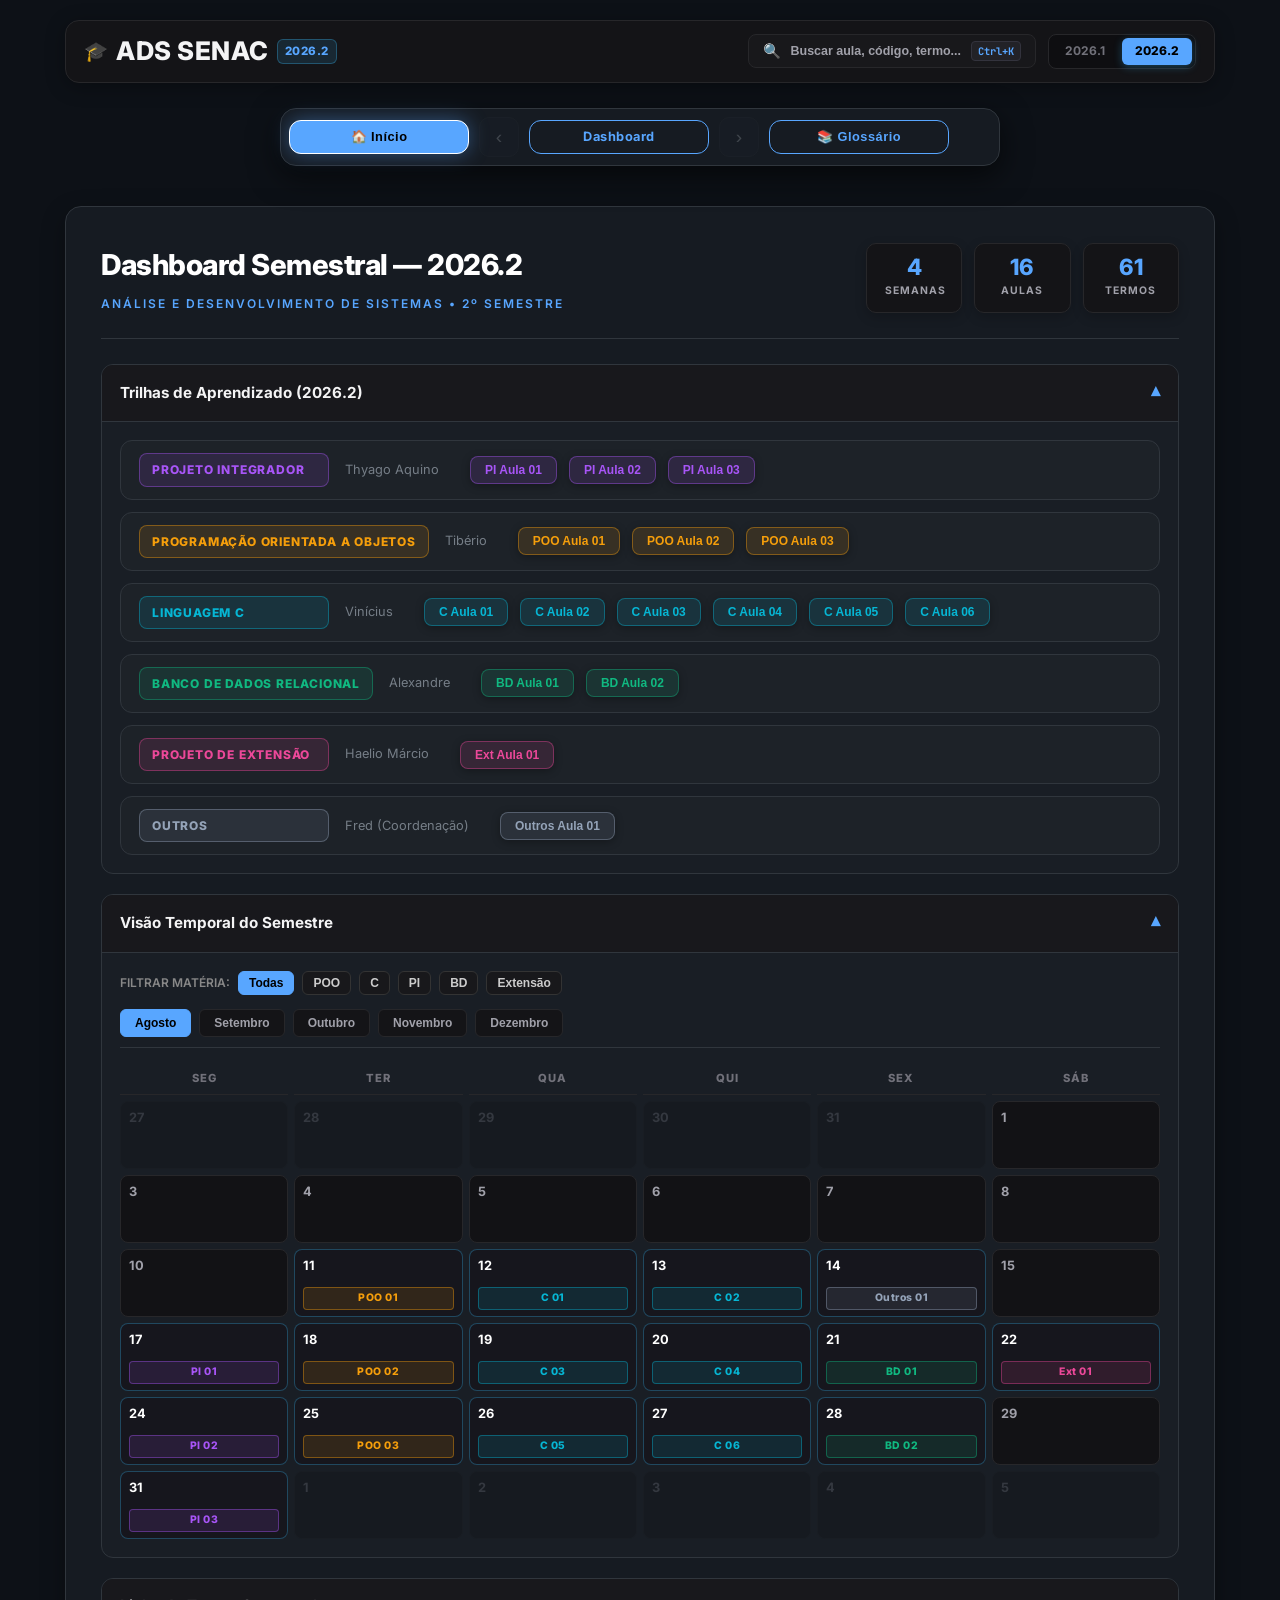
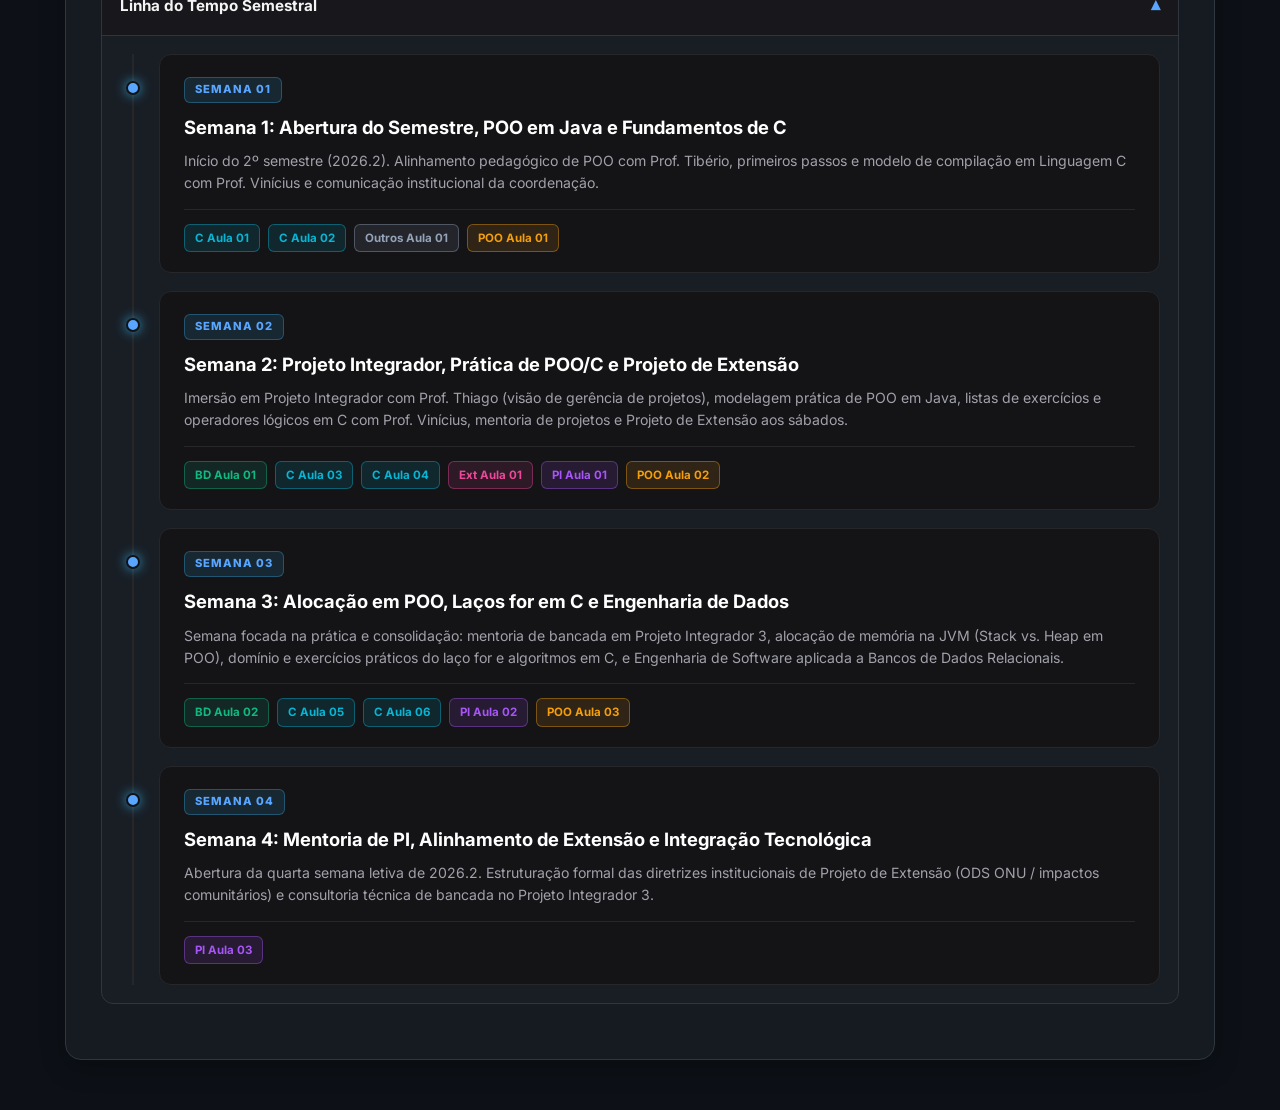
==== commit a044443b: "feat(s2): transcreve aula 31/08 PI e inicia Semana 4 no portal local" ====
--- a/portal/index.html
+++ b/portal/index.html
@@ -1313,13 +1313,13 @@
                             <div class="hero-subtitle">Análise e Desenvolvimento de Sistemas • 2º Semestre</div>
                         </div>
                         <div class="stats-cards-col">
-                            <div class="stat-card"><span class="stat-value">3</span><span class="stat-label">Semanas</span></div>
-                            <div class="stat-card"><span class="stat-value">15</span><span class="stat-label">Aulas</span></div>
-                            <div class="stat-card"><span class="stat-value">57</span><span class="stat-label">Termos</span></div>
+                            <div class="stat-card"><span class="stat-value">4</span><span class="stat-label">Semanas</span></div>
+                            <div class="stat-card"><span class="stat-value">16</span><span class="stat-label">Aulas</span></div>
+                            <div class="stat-card"><span class="stat-value">61</span><span class="stat-label">Termos</span></div>
                         </div>
                     </div>
                     
-                    <details class='collapsible-section' open><summary>Trilhas de Aprendizado (2026.2)</summary><div class='collapsible-content'><div class='discipline-tracks'><div class='discipline-row'><span class='disc-badge' style='background:rgba(168, 85, 247, 0.12); color:#a855f7; border:1px solid rgba(168, 85, 247, 0.4);'>Projeto Integrador</span> <span style='font-size:0.8rem; margin-right:15px;'><span style='color:var(--text-dim); opacity:0.8;'>Thyago Aquino</span></span><div class='lesson-pills'><button class='lesson-pill' style='background:rgba(168, 85, 247, 0.12); color:#a855f7; border:1px solid rgba(168, 85, 247, 0.4);' onclick="showSection('W02-pi_01')">PI Aula 01</button><button class='lesson-pill' style='background:rgba(168, 85, 247, 0.12); color:#a855f7; border:1px solid rgba(168, 85, 247, 0.4);' onclick="showSection('W03-pi_02')">PI Aula 02</button></div></div><div class='discipline-row'><span class='disc-badge' style='background:rgba(245, 158, 11, 0.12); color:#f59e0b; border:1px solid rgba(245, 158, 11, 0.4);'>Programação Orientada a Objetos</span> <span style='font-size:0.8rem; margin-right:15px;'><span style='color:var(--text-dim); opacity:0.8;'>Tibério</span></span><div class='lesson-pills'><button class='lesson-pill' style='background:rgba(245, 158, 11, 0.12); color:#f59e0b; border:1px solid rgba(245, 158, 11, 0.4);' onclick="showSection('W01-poo_01')">POO Aula 01</button><button class='lesson-pill' style='background:rgba(245, 158, 11, 0.12); color:#f59e0b; border:1px solid rgba(245, 158, 11, 0.4);' onclick="showSection('W02-poo_02')">POO Aula 02</button><button class='lesson-pill' style='background:rgba(245, 158, 11, 0.12); color:#f59e0b; border:1px solid rgba(245, 158, 11, 0.4);' onclick="showSection('W03-poo_03')">POO Aula 03</button></div></div><div class='discipline-row'><span class='disc-badge' style='background:rgba(6, 182, 212, 0.12); color:#06b6d4; border:1px solid rgba(6, 182, 212, 0.4);'>Linguagem C</span> <span style='font-size:0.8rem; margin-right:15px;'><span style='color:var(--text-dim); opacity:0.8;'>Vinícius</span></span><div class='lesson-pills'><button class='lesson-pill' style='background:rgba(6, 182, 212, 0.12); color:#06b6d4; border:1px solid rgba(6, 182, 212, 0.4);' onclick="showSection('W01-c_01')">C Aula 01</button><button class='lesson-pill' style='background:rgba(6, 182, 212, 0.12); color:#06b6d4; border:1px solid rgba(6, 182, 212, 0.4);' onclick="showSection('W01-c_02')">C Aula 02</button><button class='lesson-pill' style='background:rgba(6, 182, 212, 0.12); color:#06b6d4; border:1px solid rgba(6, 182, 212, 0.4);' onclick="showSection('W02-c_03')">C Aula 03</button><button class='lesson-pill' style='background:rgba(6, 182, 212, 0.12); color:#06b6d4; border:1px solid rgba(6, 182, 212, 0.4);' onclick="showSection('W02-c_04')">C Aula 04</button><button class='lesson-pill' style='background:rgba(6, 182, 212, 0.12); color:#06b6d4; border:1px solid rgba(6, 182, 212, 0.4);' onclick="showSection('W03-c_05')">C Aula 05</button><button class='lesson-pill' style='background:rgba(6, 182, 212, 0.12); color:#06b6d4; border:1px solid rgba(6, 182, 212, 0.4);' onclick="showSection('W03-c_06')">C Aula 06</button></div></div><div class='discipline-row'><span class='disc-badge' style='background:rgba(16, 185, 129, 0.12); color:#10b981; border:1px solid rgba(16, 185, 129, 0.4);'>Banco de Dados Relacional</span> <span style='font-size:0.8rem; margin-right:15px;'><span style='color:var(--text-dim); opacity:0.8;'>Alexandre</span></span><div class='lesson-pills'><button class='lesson-pill' style='background:rgba(16, 185, 129, 0.12); color:#10b981; border:1px solid rgba(16, 185, 129, 0.4);' onclick="showSection('W02-bd_01')">BD Aula 01</button><button class='lesson-pill' style='background:rgba(16, 185, 129, 0.12); color:#10b981; border:1px solid rgba(16, 185, 129, 0.4);' onclick="showSection('W03-bd_02')">BD Aula 02</button></div></div><div class='discipline-row'><span class='disc-badge' style='background:rgba(236, 72, 153, 0.12); color:#ec4899; border:1px solid rgba(236, 72, 153, 0.4);'>Projeto de Extensão</span> <span style='font-size:0.8rem; margin-right:15px;'><span style='color:var(--text-dim); opacity:0.8;'>Haelio Márcio</span></span><div class='lesson-pills'><button class='lesson-pill' style='background:rgba(236, 72, 153, 0.12); color:#ec4899; border:1px solid rgba(236, 72, 153, 0.4);' onclick="showSection('W02-extensao_01')">Ext Aula 01</button></div></div><div class='discipline-row'><span class='disc-badge' style='background:rgba(148, 163, 184, 0.12); color:#94a3b8; border:1px solid rgba(148, 163, 184, 0.4);'>Outros</span> <span style='font-size:0.8rem; margin-right:15px;'><span style='color:var(--text-dim); opacity:0.8;'>Fred (Coordenação)</span></span><div class='lesson-pills'><button class='lesson-pill' style='background:rgba(148, 163, 184, 0.12); color:#94a3b8; border:1px solid rgba(148, 163, 184, 0.4);' onclick="showSection('W01-outros_01')">Outros Aula 01</button></div></div></div></div></details>
+                    <details class='collapsible-section' open><summary>Trilhas de Aprendizado (2026.2)</summary><div class='collapsible-content'><div class='discipline-tracks'><div class='discipline-row'><span class='disc-badge' style='background:rgba(168, 85, 247, 0.12); color:#a855f7; border:1px solid rgba(168, 85, 247, 0.4);'>Projeto Integrador</span> <span style='font-size:0.8rem; margin-right:15px;'><span style='color:var(--text-dim); opacity:0.8;'>Thyago Aquino</span></span><div class='lesson-pills'><button class='lesson-pill' style='background:rgba(168, 85, 247, 0.12); color:#a855f7; border:1px solid rgba(168, 85, 247, 0.4);' onclick="showSection('W02-pi_01')">PI Aula 01</button><button class='lesson-pill' style='background:rgba(168, 85, 247, 0.12); color:#a855f7; border:1px solid rgba(168, 85, 247, 0.4);' onclick="showSection('W03-pi_02')">PI Aula 02</button><button class='lesson-pill' style='background:rgba(168, 85, 247, 0.12); color:#a855f7; border:1px solid rgba(168, 85, 247, 0.4);' onclick="showSection('W04-pi_03')">PI Aula 03</button></div></div><div class='discipline-row'><span class='disc-badge' style='background:rgba(245, 158, 11, 0.12); color:#f59e0b; border:1px solid rgba(245, 158, 11, 0.4);'>Programação Orientada a Objetos</span> <span style='font-size:0.8rem; margin-right:15px;'><span style='color:var(--text-dim); opacity:0.8;'>Tibério</span></span><div class='lesson-pills'><button class='lesson-pill' style='background:rgba(245, 158, 11, 0.12); color:#f59e0b; border:1px solid rgba(245, 158, 11, 0.4);' onclick="showSection('W01-poo_01')">POO Aula 01</button><button class='lesson-pill' style='background:rgba(245, 158, 11, 0.12); color:#f59e0b; border:1px solid rgba(245, 158, 11, 0.4);' onclick="showSection('W02-poo_02')">POO Aula 02</button><button class='lesson-pill' style='background:rgba(245, 158, 11, 0.12); color:#f59e0b; border:1px solid rgba(245, 158, 11, 0.4);' onclick="showSection('W03-poo_03')">POO Aula 03</button></div></div><div class='discipline-row'><span class='disc-badge' style='background:rgba(6, 182, 212, 0.12); color:#06b6d4; border:1px solid rgba(6, 182, 212, 0.4);'>Linguagem C</span> <span style='font-size:0.8rem; margin-right:15px;'><span style='color:var(--text-dim); opacity:0.8;'>Vinícius</span></span><div class='lesson-pills'><button class='lesson-pill' style='background:rgba(6, 182, 212, 0.12); color:#06b6d4; border:1px solid rgba(6, 182, 212, 0.4);' onclick="showSection('W01-c_01')">C Aula 01</button><button class='lesson-pill' style='background:rgba(6, 182, 212, 0.12); color:#06b6d4; border:1px solid rgba(6, 182, 212, 0.4);' onclick="showSection('W01-c_02')">C Aula 02</button><button class='lesson-pill' style='background:rgba(6, 182, 212, 0.12); color:#06b6d4; border:1px solid rgba(6, 182, 212, 0.4);' onclick="showSection('W02-c_03')">C Aula 03</button><button class='lesson-pill' style='background:rgba(6, 182, 212, 0.12); color:#06b6d4; border:1px solid rgba(6, 182, 212, 0.4);' onclick="showSection('W02-c_04')">C Aula 04</button><button class='lesson-pill' style='background:rgba(6, 182, 212, 0.12); color:#06b6d4; border:1px solid rgba(6, 182, 212, 0.4);' onclick="showSection('W03-c_05')">C Aula 05</button><button class='lesson-pill' style='background:rgba(6, 182, 212, 0.12); color:#06b6d4; border:1px solid rgba(6, 182, 212, 0.4);' onclick="showSection('W03-c_06')">C Aula 06</button></div></div><div class='discipline-row'><span class='disc-badge' style='background:rgba(16, 185, 129, 0.12); color:#10b981; border:1px solid rgba(16, 185, 129, 0.4);'>Banco de Dados Relacional</span> <span style='font-size:0.8rem; margin-right:15px;'><span style='color:var(--text-dim); opacity:0.8;'>Alexandre</span></span><div class='lesson-pills'><button class='lesson-pill' style='background:rgba(16, 185, 129, 0.12); color:#10b981; border:1px solid rgba(16, 185, 129, 0.4);' onclick="showSection('W02-bd_01')">BD Aula 01</button><button class='lesson-pill' style='background:rgba(16, 185, 129, 0.12); color:#10b981; border:1px solid rgba(16, 185, 129, 0.4);' onclick="showSection('W03-bd_02')">BD Aula 02</button></div></div><div class='discipline-row'><span class='disc-badge' style='background:rgba(236, 72, 153, 0.12); color:#ec4899; border:1px solid rgba(236, 72, 153, 0.4);'>Projeto de Extensão</span> <span style='font-size:0.8rem; margin-right:15px;'><span style='color:var(--text-dim); opacity:0.8;'>Haelio Márcio</span></span><div class='lesson-pills'><button class='lesson-pill' style='background:rgba(236, 72, 153, 0.12); color:#ec4899; border:1px solid rgba(236, 72, 153, 0.4);' onclick="showSection('W02-extensao_01')">Ext Aula 01</button></div></div><div class='discipline-row'><span class='disc-badge' style='background:rgba(148, 163, 184, 0.12); color:#94a3b8; border:1px solid rgba(148, 163, 184, 0.4);'>Outros</span> <span style='font-size:0.8rem; margin-right:15px;'><span style='color:var(--text-dim); opacity:0.8;'>Fred (Coordenação)</span></span><div class='lesson-pills'><button class='lesson-pill' style='background:rgba(148, 163, 184, 0.12); color:#94a3b8; border:1px solid rgba(148, 163, 184, 0.4);' onclick="showSection('W01-outros_01')">Outros Aula 01</button></div></div></div></div></details>
 
                     <details class="collapsible-section" open>
                         <summary>Visão Temporal do Semestre</summary>
@@ -1336,7 +1336,7 @@
                             </div>
                             <div class="month-selector"><button id="pill-m8" class="month-pill active" onclick="changeMonth('m8')">Agosto</button><button id="pill-m9" class="month-pill " onclick="changeMonth('m9')">Setembro</button><button id="pill-m10" class="month-pill " onclick="changeMonth('m10')">Outubro</button><button id="pill-m11" class="month-pill " onclick="changeMonth('m11')">Novembro</button><button id="pill-m12" class="month-pill " onclick="changeMonth('m12')">Dezembro</button></div>
                             <div class="calendar-wrapper">
-                                <div id="month-m8" class="calendar-view active" style="display: block;"><div class="calendar-grid"><div class="calendar-header-day">Seg</div><div class="calendar-header-day">Ter</div><div class="calendar-header-day">Qua</div><div class="calendar-header-day">Qui</div><div class="calendar-header-day">Sex</div><div class="calendar-header-day">Sáb</div><div class="calendar-day other-month"><span class="day-number">27</span></div><div class="calendar-day other-month"><span class="day-number">28</span></div><div class="calendar-day other-month"><span class="day-number">29</span></div><div class="calendar-day other-month"><span class="day-number">30</span></div><div class="calendar-day other-month"><span class="day-number">31</span></div><div class="calendar-day"><span class="day-number">1</span></div><div class="calendar-day"><span class="day-number">3</span></div><div class="calendar-day"><span class="day-number">4</span></div><div class="calendar-day"><span class="day-number">5</span></div><div class="calendar-day"><span class="day-number">6</span></div><div class="calendar-day"><span class="day-number">7</span></div><div class="calendar-day"><span class="day-number">8</span></div><div class="calendar-day"><span class="day-number">10</span></div><div class="calendar-day active-lesson" data-disc="POO" onclick="showSection('W01-poo_01')"><span class="day-number">11</span><span class='cal-tag' style='background:rgba(245, 158, 11, 0.12); color:#f59e0b; border:1px solid rgba(245, 158, 11, 0.4);'>POO 01</span></div><div class="calendar-day active-lesson" data-disc="C" onclick="showSection('W01-c_01')"><span class="day-number">12</span><span class='cal-tag' style='background:rgba(6, 182, 212, 0.12); color:#06b6d4; border:1px solid rgba(6, 182, 212, 0.4);'>C 01</span></div><div class="calendar-day active-lesson" data-disc="C" onclick="showSection('W01-c_02')"><span class="day-number">13</span><span class='cal-tag' style='background:rgba(6, 182, 212, 0.12); color:#06b6d4; border:1px solid rgba(6, 182, 212, 0.4);'>C 02</span></div><div class="calendar-day active-lesson" data-disc="Outros" onclick="showSection('W01-outros_01')"><span class="day-number">14</span><span class='cal-tag' style='background:rgba(148, 163, 184, 0.12); color:#94a3b8; border:1px solid rgba(148, 163, 184, 0.4);'>Outros 01</span></div><div class="calendar-day"><span class="day-number">15</span></div><div class="calendar-day active-lesson" data-disc="PI" onclick="showSection('W02-pi_01')"><span class="day-number">17</span><span class='cal-tag' style='background:rgba(168, 85, 247, 0.12); color:#a855f7; border:1px solid rgba(168, 85, 247, 0.4);'>PI 01</span></div><div class="calendar-day active-lesson" data-disc="POO" onclick="showSection('W02-poo_02')"><span class="day-number">18</span><span class='cal-tag' style='background:rgba(245, 158, 11, 0.12); color:#f59e0b; border:1px solid rgba(245, 158, 11, 0.4);'>POO 02</span></div><div class="calendar-day active-lesson" data-disc="C" onclick="showSection('W02-c_03')"><span class="day-number">19</span><span class='cal-tag' style='background:rgba(6, 182, 212, 0.12); color:#06b6d4; border:1px solid rgba(6, 182, 212, 0.4);'>C 03</span></div><div class="calendar-day active-lesson" data-disc="C" onclick="showSection('W02-c_04')"><span class="day-number">20</span><span class='cal-tag' style='background:rgba(6, 182, 212, 0.12); color:#06b6d4; border:1px solid rgba(6, 182, 212, 0.4);'>C 04</span></div><div class="calendar-day active-lesson" data-disc="BD" onclick="showSection('W02-bd_01')"><span class="day-number">21</span><span class='cal-tag' style='background:rgba(16, 185, 129, 0.12); color:#10b981; border:1px solid rgba(16, 185, 129, 0.4);'>BD 01</span></div><div class="calendar-day active-lesson" data-disc="Ext" onclick="showSection('W02-extensao_01')"><span class="day-number">22</span><span class='cal-tag' style='background:rgba(236, 72, 153, 0.12); color:#ec4899; border:1px solid rgba(236, 72, 153, 0.4);'>Ext 01</span></div><div class="calendar-day active-lesson" data-disc="PI" onclick="showSection('W03-pi_02')"><span class="day-number">24</span><span class='cal-tag' style='background:rgba(168, 85, 247, 0.12); color:#a855f7; border:1px solid rgba(168, 85, 247, 0.4);'>PI 02</span></div><div class="calendar-day active-lesson" data-disc="POO" onclick="showSection('W03-poo_03')"><span class="day-number">25</span><span class='cal-tag' style='background:rgba(245, 158, 11, 0.12); color:#f59e0b; border:1px solid rgba(245, 158, 11, 0.4);'>POO 03</span></div><div class="calendar-day active-lesson" data-disc="C" onclick="showSection('W03-c_05')"><span class="day-number">26</span><span class='cal-tag' style='background:rgba(6, 182, 212, 0.12); color:#06b6d4; border:1px solid rgba(6, 182, 212, 0.4);'>C 05</span></div><div class="calendar-day active-lesson" data-disc="C" onclick="showSection('W03-c_06')"><span class="day-number">27</span><span class='cal-tag' style='background:rgba(6, 182, 212, 0.12); color:#06b6d4; border:1px solid rgba(6, 182, 212, 0.4);'>C 06</span></div><div class="calendar-day active-lesson" data-disc="BD" onclick="showSection('W03-bd_02')"><span class="day-number">28</span><span class='cal-tag' style='background:rgba(16, 185, 129, 0.12); color:#10b981; border:1px solid rgba(16, 185, 129, 0.4);'>BD 02</span></div><div class="calendar-day"><span class="day-number">29</span></div><div class="calendar-day"><span class="day-number">31</span></div><div class="calendar-day other-month"><span class="day-number">1</span></div><div class="calendar-day other-month"><span class="day-number">2</span></div><div class="calendar-day other-month"><span class="day-number">3</span></div><div class="calendar-day other-month"><span class="day-number">4</span></div><div class="calendar-day other-month"><span class="day-number">5</span></div></div></div><div id="month-m9" class="calendar-view " style="display: none;"><div class="calendar-grid"><div class="calendar-header-day">Seg</div><div class="calendar-header-day">Ter</div><div class="calendar-header-day">Qua</div><div class="calendar-header-day">Qui</div><div class="calendar-header-day">Sex</div><div class="calendar-header-day">Sáb</div><div class="calendar-day other-month"><span class="day-number">31</span></div><div class="calendar-day"><span class="day-number">1</span></div><div class="calendar-day"><span class="day-number">2</span></div><div class="calendar-day"><span class="day-number">3</span></div><div class="calendar-day"><span class="day-number">4</span></div><div class="calendar-day"><span class="day-number">5</span></div><div class="calendar-day"><span class="day-number">7</span></div><div class="calendar-day"><span class="day-number">8</span></div><div class="calendar-day"><span class="day-number">9</span></div><div class="calendar-day"><span class="day-number">10</span></div><div class="calendar-day"><span class="day-number">11</span></div><div class="calendar-day"><span class="day-number">12</span></div><div class="calendar-day"><span class="day-number">14</span></div><div class="calendar-day"><span class="day-number">15</span></div><div class="calendar-day"><span class="day-number">16</span></div><div class="calendar-day"><span class="day-number">17</span></div><div class="calendar-day"><span class="day-number">18</span></div><div class="calendar-day"><span class="day-number">19</span></div><div class="calendar-day"><span class="day-number">21</span></div><div class="calendar-day"><span class="day-number">22</span></div><div class="calendar-day"><span class="day-number">23</span></div><div class="calendar-day"><span class="day-number">24</span></div><div class="calendar-day"><span class="day-number">25</span></div><div class="calendar-day"><span class="day-number">26</span></div><div class="calendar-day"><span class="day-number">28</span></div><div class="calendar-day"><span class="day-number">29</span></div><div class="calendar-day"><span class="day-number">30</span></div><div class="calendar-day other-month"><span class="day-number">1</span></div><div class="calendar-day other-month"><span class="day-number">2</span></div><div class="calendar-day other-month"><span class="day-number">3</span></div></div></div><div id="month-m10" class="calendar-view " style="display: none;"><div class="calendar-grid"><div class="calendar-header-day">Seg</div><div class="calendar-header-day">Ter</div><div class="calendar-header-day">Qua</div><div class="calendar-header-day">Qui</div><div class="calendar-header-day">Sex</div><div class="calendar-header-day">Sáb</div><div class="calendar-day other-month"><span class="day-number">28</span></div><div class="calendar-day other-month"><span class="day-number">29</span></div><div class="calendar-day other-month"><span class="day-number">30</span></div><div class="calendar-day"><span class="day-number">1</span></div><div class="calendar-day"><span class="day-number">2</span></div><div class="calendar-day"><span class="day-number">3</span></div><div class="calendar-day"><span class="day-number">5</span></div><div class="calendar-day"><span class="day-number">6</span></div><div class="calendar-day"><span class="day-number">7</span></div><div class="calendar-day"><span class="day-number">8</span></div><div class="calendar-day"><span class="day-number">9</span></div><div class="calendar-day"><span class="day-number">10</span></div><div class="calendar-day"><span class="day-number">12</span></div><div class="calendar-day"><span class="day-number">13</span></div><div class="calendar-day"><span class="day-number">14</span></div><div class="calendar-day"><span class="day-number">15</span></div><div class="calendar-day"><span class="day-number">16</span></div><div class="calendar-day"><span class="day-number">17</span></div><div class="calendar-day"><span class="day-number">19</span></div><div class="calendar-day"><span class="day-number">20</span></div><div class="calendar-day"><span class="day-number">21</span></div><div class="calendar-day"><span class="day-number">22</span></div><div class="calendar-day"><span class="day-number">23</span></div><div class="calendar-day"><span class="day-number">24</span></div><div class="calendar-day"><span class="day-number">26</span></div><div class="calendar-day"><span class="day-number">27</span></div><div class="calendar-day"><span class="day-number">28</span></div><div class="calendar-day"><span class="day-number">29</span></div><div class="calendar-day"><span class="day-number">30</span></div><div class="calendar-day"><span class="day-number">31</span></div></div></div><div id="month-m11" class="calendar-view " style="display: none;"><div class="calendar-grid"><div class="calendar-header-day">Seg</div><div class="calendar-header-day">Ter</div><div class="calendar-header-day">Qua</div><div class="calendar-header-day">Qui</div><div class="calendar-header-day">Sex</div><div class="calendar-header-day">Sáb</div><div class="calendar-day other-month"><span class="day-number">26</span></div><div class="calendar-day other-month"><span class="day-number">27</span></div><div class="calendar-day other-month"><span class="day-number">28</span></div><div class="calendar-day other-month"><span class="day-number">29</span></div><div class="calendar-day other-month"><span class="day-number">30</span></div><div class="calendar-day other-month"><span class="day-number">31</span></div><div class="calendar-day"><span class="day-number">2</span></div><div class="calendar-day"><span class="day-number">3</span></div><div class="calendar-day"><span class="day-number">4</span></div><div class="calendar-day"><span class="day-number">5</span></div><div class="calendar-day"><span class="day-number">6</span></div><div class="calendar-day"><span class="day-number">7</span></div><div class="calendar-day"><span class="day-number">9</span></div><div class="calendar-day"><span class="day-number">10</span></div><div class="calendar-day"><span class="day-number">11</span></div><div class="calendar-day"><span class="day-number">12</span></div><div class="calendar-day"><span class="day-number">13</span></div><div class="calendar-day"><span class="day-number">14</span></div><div class="calendar-day"><span class="day-number">16</span></div><div class="calendar-day"><span class="day-number">17</span></div><div class="calendar-day"><span class="day-number">18</span></div><div class="calendar-day"><span class="day-number">19</span></div><div class="calendar-day"><span class="day-number">20</span></div><div class="calendar-day"><span class="day-number">21</span></div><div class="calendar-day"><span class="day-number">23</span></div><div class="calendar-day"><span class="day-number">24</span></div><div class="calendar-day"><span class="day-number">25</span></div><div class="calendar-day"><span class="day-number">26</span></div><div class="calendar-day"><span class="day-number">27</span></div><div class="calendar-day"><span class="day-number">28</span></div><div class="calendar-day"><span class="day-number">30</span></div><div class="calendar-day other-month"><span class="day-number">1</span></div><div class="calendar-day other-month"><span class="day-number">2</span></div><div class="calendar-day other-month"><span class="day-number">3</span></div><div class="calendar-day other-month"><span class="day-number">4</span></div><div class="calendar-day other-month"><span class="day-number">5</span></div></div></div><div id="month-m12" class="calendar-view " style="display: none;"><div class="calendar-grid"><div class="calendar-header-day">Seg</div><div class="calendar-header-day">Ter</div><div class="calendar-header-day">Qua</div><div class="calendar-header-day">Qui</div><div class="calendar-header-day">Sex</div><div class="calendar-header-day">Sáb</div><div class="calendar-day other-month"><span class="day-number">30</span></div><div class="calendar-day"><span class="day-number">1</span></div><div class="calendar-day"><span class="day-number">2</span></div><div class="calendar-day"><span class="day-number">3</span></div><div class="calendar-day"><span class="day-number">4</span></div><div class="calendar-day"><span class="day-number">5</span></div><div class="calendar-day"><span class="day-number">7</span></div><div class="calendar-day"><span class="day-number">8</span></div><div class="calendar-day"><span class="day-number">9</span></div><div class="calendar-day"><span class="day-number">10</span></div><div class="calendar-day"><span class="day-number">11</span></div><div class="calendar-day"><span class="day-number">12</span></div><div class="calendar-day"><span class="day-number">14</span></div><div class="calendar-day"><span class="day-number">15</span></div><div class="calendar-day"><span class="day-number">16</span></div><div class="calendar-day"><span class="day-number">17</span></div><div class="calendar-day"><span class="day-number">18</span></div><div class="calendar-day"><span class="day-number">19</span></div><div class="calendar-day"><span class="day-number">21</span></div><div class="calendar-day"><span class="day-number">22</span></div><div class="calendar-day"><span class="day-number">23</span></div><div class="calendar-day"><span class="day-number">24</span></div><div class="calendar-day"><span class="day-number">25</span></div><div class="calendar-day"><span class="day-number">26</span></div><div class="calendar-day"><span class="day-number">28</span></div><div class="calendar-day"><span class="day-number">29</span></div><div class="calendar-day"><span class="day-number">30</span></div><div class="calendar-day"><span class="day-number">31</span></div><div class="calendar-day other-month"><span class="day-number">1</span></div><div class="calendar-day other-month"><span class="day-number">2</span></div></div></div>
+                                <div id="month-m8" class="calendar-view active" style="display: block;"><div class="calendar-grid"><div class="calendar-header-day">Seg</div><div class="calendar-header-day">Ter</div><div class="calendar-header-day">Qua</div><div class="calendar-header-day">Qui</div><div class="calendar-header-day">Sex</div><div class="calendar-header-day">Sáb</div><div class="calendar-day other-month"><span class="day-number">27</span></div><div class="calendar-day other-month"><span class="day-number">28</span></div><div class="calendar-day other-month"><span class="day-number">29</span></div><div class="calendar-day other-month"><span class="day-number">30</span></div><div class="calendar-day other-month"><span class="day-number">31</span></div><div class="calendar-day"><span class="day-number">1</span></div><div class="calendar-day"><span class="day-number">3</span></div><div class="calendar-day"><span class="day-number">4</span></div><div class="calendar-day"><span class="day-number">5</span></div><div class="calendar-day"><span class="day-number">6</span></div><div class="calendar-day"><span class="day-number">7</span></div><div class="calendar-day"><span class="day-number">8</span></div><div class="calendar-day"><span class="day-number">10</span></div><div class="calendar-day active-lesson" data-disc="POO" onclick="showSection('W01-poo_01')"><span class="day-number">11</span><span class='cal-tag' style='background:rgba(245, 158, 11, 0.12); color:#f59e0b; border:1px solid rgba(245, 158, 11, 0.4);'>POO 01</span></div><div class="calendar-day active-lesson" data-disc="C" onclick="showSection('W01-c_01')"><span class="day-number">12</span><span class='cal-tag' style='background:rgba(6, 182, 212, 0.12); color:#06b6d4; border:1px solid rgba(6, 182, 212, 0.4);'>C 01</span></div><div class="calendar-day active-lesson" data-disc="C" onclick="showSection('W01-c_02')"><span class="day-number">13</span><span class='cal-tag' style='background:rgba(6, 182, 212, 0.12); color:#06b6d4; border:1px solid rgba(6, 182, 212, 0.4);'>C 02</span></div><div class="calendar-day active-lesson" data-disc="Outros" onclick="showSection('W01-outros_01')"><span class="day-number">14</span><span class='cal-tag' style='background:rgba(148, 163, 184, 0.12); color:#94a3b8; border:1px solid rgba(148, 163, 184, 0.4);'>Outros 01</span></div><div class="calendar-day"><span class="day-number">15</span></div><div class="calendar-day active-lesson" data-disc="PI" onclick="showSection('W02-pi_01')"><span class="day-number">17</span><span class='cal-tag' style='background:rgba(168, 85, 247, 0.12); color:#a855f7; border:1px solid rgba(168, 85, 247, 0.4);'>PI 01</span></div><div class="calendar-day active-lesson" data-disc="POO" onclick="showSection('W02-poo_02')"><span class="day-number">18</span><span class='cal-tag' style='background:rgba(245, 158, 11, 0.12); color:#f59e0b; border:1px solid rgba(245, 158, 11, 0.4);'>POO 02</span></div><div class="calendar-day active-lesson" data-disc="C" onclick="showSection('W02-c_03')"><span class="day-number">19</span><span class='cal-tag' style='background:rgba(6, 182, 212, 0.12); color:#06b6d4; border:1px solid rgba(6, 182, 212, 0.4);'>C 03</span></div><div class="calendar-day active-lesson" data-disc="C" onclick="showSection('W02-c_04')"><span class="day-number">20</span><span class='cal-tag' style='background:rgba(6, 182, 212, 0.12); color:#06b6d4; border:1px solid rgba(6, 182, 212, 0.4);'>C 04</span></div><div class="calendar-day active-lesson" data-disc="BD" onclick="showSection('W02-bd_01')"><span class="day-number">21</span><span class='cal-tag' style='background:rgba(16, 185, 129, 0.12); color:#10b981; border:1px solid rgba(16, 185, 129, 0.4);'>BD 01</span></div><div class="calendar-day active-lesson" data-disc="Ext" onclick="showSection('W02-extensao_01')"><span class="day-number">22</span><span class='cal-tag' style='background:rgba(236, 72, 153, 0.12); color:#ec4899; border:1px solid rgba(236, 72, 153, 0.4);'>Ext 01</span></div><div class="calendar-day active-lesson" data-disc="PI" onclick="showSection('W03-pi_02')"><span class="day-number">24</span><span class='cal-tag' style='background:rgba(168, 85, 247, 0.12); color:#a855f7; border:1px solid rgba(168, 85, 247, 0.4);'>PI 02</span></div><div class="calendar-day active-lesson" data-disc="POO" onclick="showSection('W03-poo_03')"><span class="day-number">25</span><span class='cal-tag' style='background:rgba(245, 158, 11, 0.12); color:#f59e0b; border:1px solid rgba(245, 158, 11, 0.4);'>POO 03</span></div><div class="calendar-day active-lesson" data-disc="C" onclick="showSection('W03-c_05')"><span class="day-number">26</span><span class='cal-tag' style='background:rgba(6, 182, 212, 0.12); color:#06b6d4; border:1px solid rgba(6, 182, 212, 0.4);'>C 05</span></div><div class="calendar-day active-lesson" data-disc="C" onclick="showSection('W03-c_06')"><span class="day-number">27</span><span class='cal-tag' style='background:rgba(6, 182, 212, 0.12); color:#06b6d4; border:1px solid rgba(6, 182, 212, 0.4);'>C 06</span></div><div class="calendar-day active-lesson" data-disc="BD" onclick="showSection('W03-bd_02')"><span class="day-number">28</span><span class='cal-tag' style='background:rgba(16, 185, 129, 0.12); color:#10b981; border:1px solid rgba(16, 185, 129, 0.4);'>BD 02</span></div><div class="calendar-day"><span class="day-number">29</span></div><div class="calendar-day active-lesson" data-disc="PI" onclick="showSection('W04-pi_03')"><span class="day-number">31</span><span class='cal-tag' style='background:rgba(168, 85, 247, 0.12); color:#a855f7; border:1px solid rgba(168, 85, 247, 0.4);'>PI 03</span></div><div class="calendar-day other-month"><span class="day-number">1</span></div><div class="calendar-day other-month"><span class="day-number">2</span></div><div class="calendar-day other-month"><span class="day-number">3</span></div><div class="calendar-day other-month"><span class="day-number">4</span></div><div class="calendar-day other-month"><span class="day-number">5</span></div></div></div><div id="month-m9" class="calendar-view " style="display: none;"><div class="calendar-grid"><div class="calendar-header-day">Seg</div><div class="calendar-header-day">Ter</div><div class="calendar-header-day">Qua</div><div class="calendar-header-day">Qui</div><div class="calendar-header-day">Sex</div><div class="calendar-header-day">Sáb</div><div class="calendar-day other-month"><span class="day-number">31</span></div><div class="calendar-day"><span class="day-number">1</span></div><div class="calendar-day"><span class="day-number">2</span></div><div class="calendar-day"><span class="day-number">3</span></div><div class="calendar-day"><span class="day-number">4</span></div><div class="calendar-day"><span class="day-number">5</span></div><div class="calendar-day"><span class="day-number">7</span></div><div class="calendar-day"><span class="day-number">8</span></div><div class="calendar-day"><span class="day-number">9</span></div><div class="calendar-day"><span class="day-number">10</span></div><div class="calendar-day"><span class="day-number">11</span></div><div class="calendar-day"><span class="day-number">12</span></div><div class="calendar-day"><span class="day-number">14</span></div><div class="calendar-day"><span class="day-number">15</span></div><div class="calendar-day"><span class="day-number">16</span></div><div class="calendar-day"><span class="day-number">17</span></div><div class="calendar-day"><span class="day-number">18</span></div><div class="calendar-day"><span class="day-number">19</span></div><div class="calendar-day"><span class="day-number">21</span></div><div class="calendar-day"><span class="day-number">22</span></div><div class="calendar-day"><span class="day-number">23</span></div><div class="calendar-day"><span class="day-number">24</span></div><div class="calendar-day"><span class="day-number">25</span></div><div class="calendar-day"><span class="day-number">26</span></div><div class="calendar-day"><span class="day-number">28</span></div><div class="calendar-day"><span class="day-number">29</span></div><div class="calendar-day"><span class="day-number">30</span></div><div class="calendar-day other-month"><span class="day-number">1</span></div><div class="calendar-day other-month"><span class="day-number">2</span></div><div class="calendar-day other-month"><span class="day-number">3</span></div></div></div><div id="month-m10" class="calendar-view " style="display: none;"><div class="calendar-grid"><div class="calendar-header-day">Seg</div><div class="calendar-header-day">Ter</div><div class="calendar-header-day">Qua</div><div class="calendar-header-day">Qui</div><div class="calendar-header-day">Sex</div><div class="calendar-header-day">Sáb</div><div class="calendar-day other-month"><span class="day-number">28</span></div><div class="calendar-day other-month"><span class="day-number">29</span></div><div class="calendar-day other-month"><span class="day-number">30</span></div><div class="calendar-day"><span class="day-number">1</span></div><div class="calendar-day"><span class="day-number">2</span></div><div class="calendar-day"><span class="day-number">3</span></div><div class="calendar-day"><span class="day-number">5</span></div><div class="calendar-day"><span class="day-number">6</span></div><div class="calendar-day"><span class="day-number">7</span></div><div class="calendar-day"><span class="day-number">8</span></div><div class="calendar-day"><span class="day-number">9</span></div><div class="calendar-day"><span class="day-number">10</span></div><div class="calendar-day"><span class="day-number">12</span></div><div class="calendar-day"><span class="day-number">13</span></div><div class="calendar-day"><span class="day-number">14</span></div><div class="calendar-day"><span class="day-number">15</span></div><div class="calendar-day"><span class="day-number">16</span></div><div class="calendar-day"><span class="day-number">17</span></div><div class="calendar-day"><span class="day-number">19</span></div><div class="calendar-day"><span class="day-number">20</span></div><div class="calendar-day"><span class="day-number">21</span></div><div class="calendar-day"><span class="day-number">22</span></div><div class="calendar-day"><span class="day-number">23</span></div><div class="calendar-day"><span class="day-number">24</span></div><div class="calendar-day"><span class="day-number">26</span></div><div class="calendar-day"><span class="day-number">27</span></div><div class="calendar-day"><span class="day-number">28</span></div><div class="calendar-day"><span class="day-number">29</span></div><div class="calendar-day"><span class="day-number">30</span></div><div class="calendar-day"><span class="day-number">31</span></div></div></div><div id="month-m11" class="calendar-view " style="display: none;"><div class="calendar-grid"><div class="calendar-header-day">Seg</div><div class="calendar-header-day">Ter</div><div class="calendar-header-day">Qua</div><div class="calendar-header-day">Qui</div><div class="calendar-header-day">Sex</div><div class="calendar-header-day">Sáb</div><div class="calendar-day other-month"><span class="day-number">26</span></div><div class="calendar-day other-month"><span class="day-number">27</span></div><div class="calendar-day other-month"><span class="day-number">28</span></div><div class="calendar-day other-month"><span class="day-number">29</span></div><div class="calendar-day other-month"><span class="day-number">30</span></div><div class="calendar-day other-month"><span class="day-number">31</span></div><div class="calendar-day"><span class="day-number">2</span></div><div class="calendar-day"><span class="day-number">3</span></div><div class="calendar-day"><span class="day-number">4</span></div><div class="calendar-day"><span class="day-number">5</span></div><div class="calendar-day"><span class="day-number">6</span></div><div class="calendar-day"><span class="day-number">7</span></div><div class="calendar-day"><span class="day-number">9</span></div><div class="calendar-day"><span class="day-number">10</span></div><div class="calendar-day"><span class="day-number">11</span></div><div class="calendar-day"><span class="day-number">12</span></div><div class="calendar-day"><span class="day-number">13</span></div><div class="calendar-day"><span class="day-number">14</span></div><div class="calendar-day"><span class="day-number">16</span></div><div class="calendar-day"><span class="day-number">17</span></div><div class="calendar-day"><span class="day-number">18</span></div><div class="calendar-day"><span class="day-number">19</span></div><div class="calendar-day"><span class="day-number">20</span></div><div class="calendar-day"><span class="day-number">21</span></div><div class="calendar-day"><span class="day-number">23</span></div><div class="calendar-day"><span class="day-number">24</span></div><div class="calendar-day"><span class="day-number">25</span></div><div class="calendar-day"><span class="day-number">26</span></div><div class="calendar-day"><span class="day-number">27</span></div><div class="calendar-day"><span class="day-number">28</span></div><div class="calendar-day"><span class="day-number">30</span></div><div class="calendar-day other-month"><span class="day-number">1</span></div><div class="calendar-day other-month"><span class="day-number">2</span></div><div class="calendar-day other-month"><span class="day-number">3</span></div><div class="calendar-day other-month"><span class="day-number">4</span></div><div class="calendar-day other-month"><span class="day-number">5</span></div></div></div><div id="month-m12" class="calendar-view " style="display: none;"><div class="calendar-grid"><div class="calendar-header-day">Seg</div><div class="calendar-header-day">Ter</div><div class="calendar-header-day">Qua</div><div class="calendar-header-day">Qui</div><div class="calendar-header-day">Sex</div><div class="calendar-header-day">Sáb</div><div class="calendar-day other-month"><span class="day-number">30</span></div><div class="calendar-day"><span class="day-number">1</span></div><div class="calendar-day"><span class="day-number">2</span></div><div class="calendar-day"><span class="day-number">3</span></div><div class="calendar-day"><span class="day-number">4</span></div><div class="calendar-day"><span class="day-number">5</span></div><div class="calendar-day"><span class="day-number">7</span></div><div class="calendar-day"><span class="day-number">8</span></div><div class="calendar-day"><span class="day-number">9</span></div><div class="calendar-day"><span class="day-number">10</span></div><div class="calendar-day"><span class="day-number">11</span></div><div class="calendar-day"><span class="day-number">12</span></div><div class="calendar-day"><span class="day-number">14</span></div><div class="calendar-day"><span class="day-number">15</span></div><div class="calendar-day"><span class="day-number">16</span></div><div class="calendar-day"><span class="day-number">17</span></div><div class="calendar-day"><span class="day-number">18</span></div><div class="calendar-day"><span class="day-number">19</span></div><div class="calendar-day"><span class="day-number">21</span></div><div class="calendar-day"><span class="day-number">22</span></div><div class="calendar-day"><span class="day-number">23</span></div><div class="calendar-day"><span class="day-number">24</span></div><div class="calendar-day"><span class="day-number">25</span></div><div class="calendar-day"><span class="day-number">26</span></div><div class="calendar-day"><span class="day-number">28</span></div><div class="calendar-day"><span class="day-number">29</span></div><div class="calendar-day"><span class="day-number">30</span></div><div class="calendar-day"><span class="day-number">31</span></div><div class="calendar-day other-month"><span class="day-number">1</span></div><div class="calendar-day other-month"><span class="day-number">2</span></div></div></div>
                             </div>
                         </div>
                     </details>
@@ -1366,6 +1366,13 @@
             <h4 class='timeline-title'>Semana 3: Alocação em POO, Laços for em C e Engenharia de Dados</h4>
             <p class='timeline-text'>Semana focada na prática e consolidação: mentoria de bancada em Projeto Integrador 3, alocação de memória na JVM (Stack vs. Heap em POO), domínio e exercícios práticos do laço for e algoritmos em C, e Engenharia de Software aplicada a Bancos de Dados Relacionais.</p>
             <div class='timeline-mini-pills'><span class='timeline-mini-pill' style='background:rgba(16, 185, 129, 0.12); color:#10b981; border:1px solid rgba(16, 185, 129, 0.4);' onclick="event.stopPropagation(); showSection('W03-bd_02');">BD Aula 02</span><span class='timeline-mini-pill' style='background:rgba(6, 182, 212, 0.12); color:#06b6d4; border:1px solid rgba(6, 182, 212, 0.4);' onclick="event.stopPropagation(); showSection('W03-c_05');">C Aula 05</span><span class='timeline-mini-pill' style='background:rgba(6, 182, 212, 0.12); color:#06b6d4; border:1px solid rgba(6, 182, 212, 0.4);' onclick="event.stopPropagation(); showSection('W03-c_06');">C Aula 06</span><span class='timeline-mini-pill' style='background:rgba(168, 85, 247, 0.12); color:#a855f7; border:1px solid rgba(168, 85, 247, 0.4);' onclick="event.stopPropagation(); showSection('W03-pi_02');">PI Aula 02</span><span class='timeline-mini-pill' style='background:rgba(245, 158, 11, 0.12); color:#f59e0b; border:1px solid rgba(245, 158, 11, 0.4);' onclick="event.stopPropagation(); showSection('W03-poo_03');">POO Aula 03</span></div>
+        </div>
+        <div class='timeline-card' onclick="showSection('W04-pi_03')">
+            <div class='timeline-dot'></div>
+            <span class='timeline-badge'>Semana 04</span>
+            <h4 class='timeline-title'>Semana 4: Mentoria de PI, Alinhamento de Extensão e Integração Tecnológica</h4>
+            <p class='timeline-text'>Abertura da quarta semana letiva de 2026.2. Estruturação formal das diretrizes institucionais de Projeto de Extensão (ODS ONU / impactos comunitários) e consultoria técnica de bancada no Projeto Integrador 3.</p>
+            <div class='timeline-mini-pills'><span class='timeline-mini-pill' style='background:rgba(168, 85, 247, 0.12); color:#a855f7; border:1px solid rgba(168, 85, 247, 0.4);' onclick="event.stopPropagation(); showSection('W04-pi_03');">PI Aula 03</span></div>
         </div>
                             </div>
                         </div>
@@ -1561,7 +1568,7 @@
 <ul>
 <li><strong>Desmembramento Curricular:</strong> O módulo prático foi
 reorganizado em <strong>80 horas de <a href="#term-projeto-integrador" class="term-link">Projeto Integrador</a></strong> e
-<strong>50 horas dedicadas ao Projeto de Extensão</strong>.</li>
+<strong>50 horas dedicadas ao <a href="#term-projeto-de-extensao" class="term-link">Projeto de Extensão</a></strong>.</li>
 <li><strong>Exigência Legal (Resolução MEC 2018 / PNE):</strong>
 Determinação de que no mínimo 10% da carga horária de qualquer graduação
 (200 horas no curso de 2.000 horas de ADS) seja cumprida em atividades
@@ -1851,14 +1858,14 @@
 cálculos.</li>
 </ul>
 <hr />
-</div></section><section id="W02-extensao_01" class="spa-section"><div class="lesson-card"><div class="lesson-metadata"><span class='disc-badge' style='background:rgba(236, 72, 153, 0.12); color:#ec4899; border:1px solid rgba(236, 72, 153, 0.4);'>Projeto de Extensão • Haelio Márcio</span> <span style="color:#71717a;">2026-08-22 • Aula 01</span></div><h1 style="font-size: 1.6rem; margin: 15px 0 25px 0; color: #fff;">Projeto de Extensão - Aula 01</h1><p>O primeiro encontro presencial de Projeto de Extensão no segundo
+</div></section><section id="W02-extensao_01" class="spa-section"><div class="lesson-card"><div class="lesson-metadata"><span class='disc-badge' style='background:rgba(236, 72, 153, 0.12); color:#ec4899; border:1px solid rgba(236, 72, 153, 0.4);'>Projeto de Extensão • Haelio Márcio</span> <span style="color:#71717a;">2026-08-22 • Aula 01</span></div><h1 style="font-size: 1.6rem; margin: 15px 0 25px 0; color: #fff;">Projeto de Extensão - Aula 01</h1><p>O primeiro encontro presencial de <a href="#term-projeto-de-extensao" class="term-link">Projeto de Extensão</a> no segundo
 semestre foi conduzido pelo Professor Haelio Márcio, estabelecendo a
 proposta pedagógica, a trajetória do docente no mercado de software e a
 essência do trabalho extensionista junto à sociedade.</p>
 <hr />
 <h2 id="a-essência-da-extensão-conexão-direta-com-a-comunidade">1. A
 Essência da Extensão: Conexão Direta com a Comunidade</h2>
-<p>O Professor Haelio Márcio destacou que o Projeto de Extensão possui
+<p>O Professor Haelio Márcio destacou que o <a href="#term-projeto-de-extensao" class="term-link">Projeto de Extensão</a> possui
 uma natureza distinta das disciplinas puramente técnicas:</p>
 <ul>
 <li><strong><a href="#term-impacto-social" class="term-link">Impacto Social</a> e Extramuros:</strong> A extensão
@@ -2258,6 +2265,60 @@
 atributos de acesso público direto (<code>private</code>) para que
 regras de validação impeçam estados inconsistentes.</p>
 <hr />
+</div></section><section id="W04-pi_03" class="spa-section"><div class="lesson-card"><div class="lesson-metadata"><span class='disc-badge' style='background:rgba(168, 85, 247, 0.12); color:#a855f7; border:1px solid rgba(168, 85, 247, 0.4);'>Projeto Integrador • Docente Titular</span> <span style="color:#71717a;">2026-08-31 • Aula 03</span></div><h1 style="font-size: 1.6rem; margin: 15px 0 25px 0; color: #fff;">Projeto Integrador 3 - Aula 03</h1><p>A terceira aula de <strong><a href="#term-projeto-integrador" class="term-link">Projeto Integrador</a> 3 (PI3)</strong>
+integrou a consultoria técnica aos projetos de bancada com a
+apresentação das novas diretrizes institucionais do <strong>Projeto de
+Extensão Acadêmica</strong>, articulando o desenvolvimento tecnológico
+de software às demandas sociais da comunidade.</p>
+<hr />
+<h2 id="diretrizes-institucionais-do-projeto-de-extensão">1. Diretrizes
+Institucionais do Projeto de Extensão</h2>
+<p>O docente titular apresentou a matriz documental padronizada pelo
+Núcleo de Pesquisa e Extensão da Faculdade SENAC (estruturada pela
+coordenação de Gestão e validada pelo docente responsável pela
+curricularização da extensão):<br />
+- <strong>Tipologia da Atividade:</strong> Classificação formal entre
+programa, projeto temático, prestação de serviços ou curso/oficina
+prática (ex: workshops de capacitação e validação de usabilidade com
+usuários reais).<br />
+- <strong>Alinhamento aos ODS (Agenda 2030 da ONU):</strong> Mapeamento
+obrigatório de quais dos 17 Objetivos de Desenvolvimento Sustentável a
+solução tecnológica impacta diretamente, acompanhado de justificativa
+autoral e contextualizada para o público atendido.<br />
+- <strong>Instrumentos de Escuta e Coleta de Dados:</strong> Diagnóstico
+prévio das dores dos usuários e mensuração de impacto na entrega por
+meio de formulários digitais (QR Code) e/ou registros audiovisuais de
+depoimentos de microempreendedores e parceiros.</p>
+<hr />
+<h2 id="matriz-de-entregáveis-ritos-de-evidência">2. Matriz de
+Entregáveis &amp; Ritos de Evidência</h2>
+<p>Foi detalhada a arquitetura de comprovação exigida para a extensão e
+validação acadêmica:<br />
+1. <strong>Plano de Trabalho de Extensão:</strong> Definição do
+público-alvo (escolas públicas, comércios locais, microempreendedores
+MEI), objetivos gerais/específicos, fundamentação teórica e cronograma
+de campo.<br />
+2. <strong>Relatório de Ação &amp; Impacto:</strong> Comparativo entre o
+planejado e o executado, análise de <a href="#term-interacao-dialogica" class="term-link">interação dialógica</a> com a comunidade
+e reflexão acadêmico-profissional sobre a aplicação real do software ou
+protótipo funcional.<br />
+3. <strong>Dossiê de Evidências &amp; Termo de Parceria:</strong>
+Comprovação documental com registro fotográfico, <a href="#term-termo-de-validacao" class="term-link">termo de validação</a>
+assinado pela entidade parceira (via Gov.br ou assinatura digital
+institucional) e entrega de manuais ou cartilhas explicativas em
+PDF.</p>
+<hr />
+<h2 id="consultoria-de-bancada-validação-de-propostas-do-pi3">3.
+Consultoria de Bancada: Validação de Propostas do PI3</h2>
+<p>Na segunda parte do encontro, o professor atendeu individualmente as
+bancadas de trabalho:<br />
+- Validação das propostas e escopos de software submetidos pelos
+grupos.<br />
+- Orientação para que a extensão seja construída de forma sinérgica ao
+<a href="#term-projeto-integrador" class="term-link">Projeto Integrador</a>, permitindo que a própria solução computacional
+desenvolvida sirva de base para a oficina e coleta de evidências em
+campo.</p>
+<hr />
 </div></section>
 
             <section id="glossary" class="spa-section">
@@ -2267,7 +2328,7 @@
                         <div style="color: var(--accent); font-size: 0.75rem; text-transform: uppercase; letter-spacing: 1.5px; margin-top: 5px;">Índice Alfabético com Backlinks Diretos e Fontes Wikipedia</div>
                     </div>
                     <div class="glossary-grid">
-                        <div class='glossary-item' id='term-acumulador'><span class='glossary-term'>Acumulador</span><div class='glossary-def'>Variável que armazena a soma ou agregação progressiva de valores ao longo das iterações de um laço.</div><div class='glossary-footer'><div style='display:flex;gap:8px'><button class='action-btn' onclick="showSection('W03-c_05')">C Aula 05</button></div></div></div><div class='glossary-item' id='term-atributo'><span class='glossary-term'>Atributo</span><div class='glossary-def'>Campo de dados de uma classe que armazena uma característica de estado do objeto.</div><div class='glossary-footer'><div style='display:flex;gap:8px'><button class='action-btn' onclick="showSection('W02-poo_02')">POO Aula 02</button></div><a href='https://pt.wikipedia.org/wiki/Atributo_(computa%C3%A7%C3%A3o)' target='_blank' class='action-btn wiki-btn'>Wikipedia ↗</a></div></div><div class='glossary-item' id='term-banco-de-dados-relacional'><span class='glossary-term'>Banco de Dados Relacional</span><div class='glossary-def'>Sistema de armazenamento estruturado em tabelas com chaves primárias e relacionamentos.</div><div class='glossary-footer'><div style='display:flex;gap:8px'><button class='action-btn' onclick="showSection('W02-bd_01')">BD Aula 01</button></div><a href='https://pt.wikipedia.org/wiki/Banco_de_dados_relacional' target='_blank' class='action-btn wiki-btn'>Wikipedia ↗</a></div></div><div class='glossary-item' id='term-break'><span class='glossary-term'>Break</span><div class='glossary-def'>Comando de controle que força a interrupção imediata de um laço de repetição.</div><div class='glossary-footer'><div style='display:flex;gap:8px'><button class='action-btn' onclick="showSection('W03-c_06')">C Aula 06</button></div></div></div><div class='glossary-item' id='term-bytecode'><span class='glossary-term'>Bytecode</span><div class='glossary-def'>Formato binário intermediário executado por máquinas virtuais como a JVM.</div><div class='glossary-footer'><div style='display:flex;gap:8px'><button class='action-btn' onclick="showSection('W01-poo_01')">POO Aula 01</button></div></div></div><div class='glossary-item' id='term-casting-coercao-de-tipo'><span class='glossary-term'>Casting (Coerção de Tipo)</span><div class='glossary-def'>Conversão explícita de um dado de um tipo para outro tipo na memória.</div><div class='glossary-footer'><div style='display:flex;gap:8px'><button class='action-btn' onclick="showSection('W02-c_03')">C Aula 03</button></div><a href='https://pt.wikipedia.org/wiki/Coer%C3%A7%C3%A3o_de_tipos' target='_blank' class='action-btn wiki-btn'>Wikipedia ↗</a></div></div><div class='glossary-item' id='term-chave-estrangeira-foreign-key-fk'><span class='glossary-term'>Chave Estrangeira (Foreign Key - FK)</span><div class='glossary-def'>Campo que estabelece um elo de integridade referencial com a chave primária de outra tabela.</div><div class='glossary-footer'><div style='display:flex;gap:8px'><button class='action-btn' onclick="showSection('W03-bd_02')">BD Aula 02</button></div></div></div><div class='glossary-item' id='term-chave-primaria-primary-key-pk'><span class='glossary-term'>Chave Primária (Primary Key - PK)</span><div class='glossary-def'>Atributo ou conjunto de atributos que identifica de forma unívoca cada registro dentro de uma tabela relacional.</div><div class='glossary-footer'><div style='display:flex;gap:8px'><button class='action-btn' onclick="showSection('W03-bd_02')">BD Aula 02</button></div></div></div><div class='glossary-item' id='term-classe'><span class='glossary-term'>Classe</span><div class='glossary-def'>Molde estrutural ou gabarito que define atributos e métodos de um tipo de dado.</div><div class='glossary-footer'><div style='display:flex;gap:8px'><button class='action-btn' onclick="showSection('W01-poo_01')">POO Aula 01</button></div><a href='https://pt.wikipedia.org/wiki/Classe_(programa%C3%A7%C3%A3o)' target='_blank' class='action-btn wiki-btn'>Wikipedia ↗</a></div></div><div class='glossary-item' id='term-compilador'><span class='glossary-term'>Compilador</span><div class='glossary-def'>Software que traduz código fonte em C diretamente para código de máquina executável.</div><div class='glossary-footer'><div style='display:flex;gap:8px'><button class='action-btn' onclick="showSection('W01-c_01')">C Aula 01</button></div><a href='https://pt.wikipedia.org/wiki/Compilador' target='_blank' class='action-btn wiki-btn'>Wikipedia ↗</a></div></div><div class='glossary-item' id='term-coordenacao-de-curso'><span class='glossary-term'>Coordenação de Curso</span><div class='glossary-def'>Órgão acadêmico responsável pelo planejamento pedagógico, gestão do corpo docente e suporte aos estudantes.</div><div class='glossary-footer'><div style='display:flex;gap:8px'><button class='action-btn' onclick="showSection('W01-outros_01')">Outros Aula 01</button></div></div></div><div class='glossary-item' id='term-der-diagrama-entidade-relacionamento'><span class='glossary-term'>DER (Diagrama Entidade-Relacionamento)</span><div class='glossary-def'>Representação gráfica abstrata das entidades de um domínio e seus relacionamentos mútuos.</div><div class='glossary-footer'><div style='display:flex;gap:8px'><button class='action-btn' onclick="showSection('W03-bd_02')">BD Aula 02</button></div></div></div><div class='glossary-item' id='term-diagnostico-comunitario'><span class='glossary-term'>Diagnóstico Comunitário</span><div class='glossary-def'>Etapa preliminar de escuta e levantamento de necessidades reais de um público antes do desenvolvimento da solução.</div><div class='glossary-footer'><div style='display:flex;gap:8px'><button class='action-btn' onclick="showSection('W02-extensao_01')">Ext Aula 01</button></div></div></div><div class='glossary-item' id='term-diretiva-de-pre-processador'><span class='glossary-term'>Diretiva de Pré-processador</span><div class='glossary-def'>Instruções iniciadas com `#` processadas antes da compilação real do código.</div><div class='glossary-footer'><div style='display:flex;gap:8px'><button class='action-btn' onclick="showSection('W01-c_01')">C Aula 01</button></div></div></div><div class='glossary-item' id='term-encapsulamento'><span class='glossary-term'>Encapsulamento</span><div class='glossary-def'>Mecanismo de proteção do estado interno dos objetos através de modificadores de acesso.</div><div class='glossary-footer'><div style='display:flex;gap:8px'><button class='action-btn' onclick="showSection('W01-poo_01')">POO Aula 01</button></div><a href='https://pt.wikipedia.org/wiki/Encapsulamento_(computa%C3%A7%C3%A3o)' target='_blank' class='action-btn wiki-btn'>Wikipedia ↗</a></div></div><div class='glossary-item' id='term-escopo-de-variavel'><span class='glossary-term'>Escopo de Variável</span><div class='glossary-def'>Região do código fonte onde uma determinada variável é visível e acessível.</div><div class='glossary-footer'><div style='display:flex;gap:8px'><button class='action-btn' onclick="showSection('W02-c_03')">C Aula 03</button></div></div></div><div class='glossary-item' id='term-extensao-curricularizada-mec'><span class='glossary-term'>Extensão Curricularizada (MEC)</span><div class='glossary-def'>Diretriz nacional que exige que 10% da carga horária universitária seja realizada em programas e projetos com impacto direto na sociedade.</div><div class='glossary-footer'><div style='display:flex;gap:8px'><button class='action-btn' onclick="showSection('W01-outros_01')">Outros Aula 01</button></div><a href='https://pt.wikipedia.org/wiki/Extens%C3%A3o_universit%C3%A1ria' target='_blank' class='action-btn wiki-btn'>Wikipedia ↗</a></div></div><div class='glossary-item' id='term-extensao-universitaria'><span class='glossary-term'>Extensão Universitária</span><div class='glossary-def'>Ação acadêmica que integra o conhecimento científico e tecnológico desenvolvido na faculdade com as demandas e o desenvolvimento da comunidade externa.</div><div class='glossary-footer'><div style='display:flex;gap:8px'><button class='action-btn' onclick="showSection('W02-extensao_01')">Ext Aula 01</button></div><a href='https://pt.wikipedia.org/wiki/Extens%C3%A3o_universit%C3%A1ria' target='_blank' class='action-btn wiki-btn'>Wikipedia ↗</a></div></div><div class='glossary-item' id='term-garbage-collector'><span class='glossary-term'>Garbage Collector</span><div class='glossary-def'>Mecanismo automático da plataforma Java que identifica e recicla objetos que não possuem mais referências ativas no Heap.</div><div class='glossary-footer'><div style='display:flex;gap:8px'><button class='action-btn' onclick="showSection('W03-poo_03')">POO Aula 03</button></div></div></div><div class='glossary-item' id='term-glibc'><span class='glossary-term'>glibc</span><div class='glossary-def'>Biblioteca padrão de C no ecossistema GNU/Linux que fornece funções essenciais como `printf` e `scanf`.</div><div class='glossary-footer'><div style='display:flex;gap:8px'><button class='action-btn' onclick="showSection('W01-c_01')">C Aula 01</button></div></div></div><div class='glossary-item' id='term-heap'><span class='glossary-term'>Heap</span><div class='glossary-def'>Região de memória da JVM destinada à alocação dinâmica de instâncias de objetos e arrays.</div><div class='glossary-footer'><div style='display:flex;gap:8px'><button class='action-btn' onclick="showSection('W03-poo_03')">POO Aula 03</button></div></div></div><div class='glossary-item' id='term-ieee-754'><span class='glossary-term'>IEEE 754</span><div class='glossary-def'>Padrão internacional que governa a representação e aritmética de números em ponto flutuante.</div><div class='glossary-footer'><div style='display:flex;gap:8px'><button class='action-btn' onclick="showSection('W01-c_01')">C Aula 01</button></div><a href='https://pt.wikipedia.org/wiki/IEEE_754' target='_blank' class='action-btn wiki-btn'>Wikipedia ↗</a></div></div><div class='glossary-item' id='term-impacto-social'><span class='glossary-term'>Impacto Social</span><div class='glossary-def'>Efeito positivo, mensurável e duradouro gerado por um projeto ou ação na qualidade de vida de um grupo ou comunidade.</div><div class='glossary-footer'><div style='display:flex;gap:8px'><button class='action-btn' onclick="showSection('W02-extensao_01')">Ext Aula 01</button></div></div></div><div class='glossary-item' id='term-instanciacao'><span class='glossary-term'>Instanciação</span><div class='glossary-def'>Processo computacional de alocação de memória para a criação de um novo objeto a partir de sua classe.</div><div class='glossary-footer'><div style='display:flex;gap:8px'><button class='action-btn' onclick="showSection('W02-poo_02')">POO Aula 02</button></div></div></div><div class='glossary-item' id='term-iteracao'><span class='glossary-term'>Iteração</span><div class='glossary-def'>A execução individual de uma única repetição do bloco de comandos dentro de um laço.</div><div class='glossary-footer'><div style='display:flex;gap:8px'><button class='action-btn' onclick="showSection('W03-c_05')">C Aula 05</button></div></div></div><div class='glossary-item' id='term-jvm-java-virtual-machine'><span class='glossary-term'>JVM (Java Virtual Machine)</span><div class='glossary-def'>Ambiente de execução que interpreta o bytecode Java em código de máquina nativo.</div><div class='glossary-footer'><div style='display:flex;gap:8px'><button class='action-btn' onclick="showSection('W01-poo_01')">POO Aula 01</button></div><a href='https://pt.wikipedia.org/wiki/M%C3%A1quina_virtual_Java' target='_blank' class='action-btn wiki-btn'>Wikipedia ↗</a></div></div><div class='glossary-item' id='term-laco-aninhado'><span class='glossary-term'>Laço Aninhado</span><div class='glossary-def'>Utilização de um laço `for` dentro de outro para percorrer estruturas bidimensionais.</div><div class='glossary-footer'><div style='display:flex;gap:8px'><button class='action-btn' onclick="showSection('W03-c_06')">C Aula 06</button></div></div></div><div class='glossary-item' id='term-laco-for'><span class='glossary-term'>Laço for</span><div class='glossary-def'>Estrutura de repetição controlada por contador que executa um bloco de código enquanto a condição lógica for verdadeira.</div><div class='glossary-footer'><div style='display:flex;gap:8px'><button class='action-btn' onclick="showSection('W03-c_05')">C Aula 05</button></div></div></div><div class='glossary-item' id='term-letramento-digital'><span class='glossary-term'>Letramento Digital</span><div class='glossary-def'>Capacidade de localizar, avaliar, utilizar e criar informações com segurança e responsabilidade no ambiente digital.</div><div class='glossary-footer'><div style='display:flex;gap:8px'><button class='action-btn' onclick="showSection('W01-outros_01')">Outros Aula 01</button></div><a href='https://pt.wikipedia.org/wiki/Letramento_digital' target='_blank' class='action-btn wiki-btn'>Wikipedia ↗</a></div></div><div class='glossary-item' id='term-lixo-de-memoria'><span class='glossary-term'>Lixo de Memória</span><div class='glossary-def'>Conteúdo residual imprevisível presente em endereços de memória não inicializados.</div><div class='glossary-footer'><div style='display:flex;gap:8px'><button class='action-btn' onclick="showSection('W01-c_02')">C Aula 02</button></div></div></div><div class='glossary-item' id='term-metodo'><span class='glossary-term'>Método</span><div class='glossary-def'>Sub-rotina associada a um objeto responsável por executar ações e manipular seu estado interno.</div><div class='glossary-footer'><div style='display:flex;gap:8px'><button class='action-btn' onclick="showSection('W02-poo_02')">POO Aula 02</button></div><a href='https://pt.wikipedia.org/wiki/M%C3%A9todo_(programa%C3%A7%C3%A3o)' target='_blank' class='action-btn wiki-btn'>Wikipedia ↗</a></div></div><div class='glossary-item' id='term-modelo-relacional'><span class='glossary-term'>Modelo Relacional</span><div class='glossary-def'>Teoria matemática de representação de dados baseada em relações formulada por Edgar F. Codd.</div><div class='glossary-footer'><div style='display:flex;gap:8px'><button class='action-btn' onclick="showSection('W02-bd_01')">BD Aula 01</button></div><a href='https://pt.wikipedia.org/wiki/Modelo_relacional' target='_blank' class='action-btn wiki-btn'>Wikipedia ↗</a></div></div><div class='glossary-item' id='term-mongodb'><span class='glossary-term'>MongoDB</span><div class='glossary-def'>Banco de dados NoSQL orientado a documentos JSON amplamente integrado com JavaScript no backend.</div><div class='glossary-footer'><div style='display:flex;gap:8px'><button class='action-btn' onclick="showSection('W01-poo_01')">POO Aula 01</button></div></div></div><div class='glossary-item' id='term-mvp-minimo-produto-viavel'><span class='glossary-term'>MVP (Mínimo Produto Viável)</span><div class='glossary-def'>Versão funcional mais enxuta de um produto que permite testar hipóteses de negócio com usuários reais.</div><div class='glossary-footer'><div style='display:flex;gap:8px'><button class='action-btn' onclick="showSection('W02-pi_01')">PI Aula 01</button></div><a href='https://pt.wikipedia.org/wiki/Produto_vi%C3%A1vel_m%C3%ADnimo' target='_blank' class='action-btn wiki-btn'>Wikipedia ↗</a></div></div><div class='glossary-item' id='term-mvp-minimum-viable-product'><span class='glossary-term'>MVP (Minimum Viable Product)</span><div class='glossary-def'>Versão mais enxuta de um software que possui as funcionalidades estritamente necessárias para validar a solução perante os usuários.</div><div class='glossary-footer'><div style='display:flex;gap:8px'><button class='action-btn' onclick="showSection('W03-pi_02')">PI Aula 02</button></div></div></div><div class='glossary-item' id='term-normalizacao'><span class='glossary-term'>Normalização</span><div class='glossary-def'>Técnica de estruturação de tabelas para minimizar redundâncias e dependências anômalas.</div><div class='glossary-footer'><div style='display:flex;gap:8px'><button class='action-btn' onclick="showSection('W02-bd_01')">BD Aula 01</button></div><a href='https://pt.wikipedia.org/wiki/Normaliza%C3%A7%C3%A3o_de_dados' target='_blank' class='action-btn wiki-btn'>Wikipedia ↗</a></div></div><div class='glossary-item' id='term-objeto'><span class='glossary-term'>Objeto</span><div class='glossary-def'>Instância concreta alocada na memória a partir de uma classe.</div><div class='glossary-footer'><div style='display:flex;gap:8px'><button class='action-btn' onclick="showSection('W01-poo_01')">POO Aula 01</button></div><a href='https://pt.wikipedia.org/wiki/Objeto_(ci%C3%AAncia_da_computa%C3%A7%C3%A3o)' target='_blank' class='action-btn wiki-btn'>Wikipedia ↗</a></div></div><div class='glossary-item' id='term-operador-de-endereco'><span class='glossary-term'>Operador de Endereço (&)</span><div class='glossary-def'>Operador unário que obtém a localização física de uma variável na memória RAM.</div><div class='glossary-footer'><div style='display:flex;gap:8px'><button class='action-btn' onclick="showSection('W01-c_02')">C Aula 02</button></div><a href='https://pt.wikipedia.org/wiki/Ponteiro_(programa%C3%A7%C3%A3o)' target='_blank' class='action-btn wiki-btn'>Wikipedia ↗</a></div></div><div class='glossary-item' id='term-operador-logico-e'><span class='glossary-term'>Operador Lógico E (&&)</span><div class='glossary-def'>Conjunção lógica em C que retorna verdadeiro apenas se ambos os operandos forem verdadeiros.</div><div class='glossary-footer'><div style='display:flex;gap:8px'><button class='action-btn' onclick="showSection('W02-c_04')">C Aula 04</button></div><a href='https://pt.wikipedia.org/wiki/Conjun%C3%A7%C3%A3o_l%C3%B3gica' target='_blank' class='action-btn wiki-btn'>Wikipedia ↗</a></div></div><div class='glossary-item' id='term-operador-logico-ou'><span class='glossary-term'>Operador Lógico OU (||)</span><div class='glossary-def'>Disjunção lógica em C que retorna verdadeiro se ao menos um dos operandos for verdadeiro.</div><div class='glossary-footer'><div style='display:flex;gap:8px'><button class='action-btn' onclick="showSection('W02-c_04')">C Aula 04</button></div><a href='https://pt.wikipedia.org/wiki/Disjun%C3%A7%C3%A3o_l%C3%B3gica' target='_blank' class='action-btn wiki-btn'>Wikipedia ↗</a></div></div><div class='glossary-item' id='term-operador-sizeof'><span class='glossary-term'>Operador sizeof</span><div class='glossary-def'>Operador unário da linguagem C que retorna o tamanho físico em bytes alocado para qualquer tipo ou variável.</div><div class='glossary-footer'><div style='display:flex;gap:8px'><button class='action-btn' onclick="showSection('W01-c_01')">C Aula 01</button></div><a href='https://pt.wikipedia.org/wiki/Sizeof' target='_blank' class='action-btn wiki-btn'>Wikipedia ↗</a></div></div><div class='glossary-item' id='term-precedencia-de-operadores'><span class='glossary-term'>Precedência de Operadores</span><div class='glossary-def'>Regras formais que determinam a ordem de avaliação de expressões matemáticas e lógicas.</div><div class='glossary-footer'><div style='display:flex;gap:8px'><button class='action-btn' onclick="showSection('W02-c_03')">C Aula 03</button></div><a href='https://pt.wikipedia.org/wiki/Ordem_de_opera%C3%A7%C3%B5es' target='_blank' class='action-btn wiki-btn'>Wikipedia ↗</a></div></div><div class='glossary-item' id='term-projeto-integrador'><span class='glossary-term'>Projeto Integrador</span><div class='glossary-def'>Eixo curricular de aplicação prática e integrada de múltiplos ramos da ciência da computação.</div><div class='glossary-footer'><div style='display:flex;gap:8px'><button class='action-btn' onclick="showSection('W02-pi_01')">PI Aula 01</button></div></div></div><div class='glossary-item' id='term-regra-de-negocio'><span class='glossary-term'>Regra de Negócio</span><div class='glossary-def'>Lógica que governa como os dados de um sistema podem ser criados, alterados e validados.</div><div class='glossary-footer'><div style='display:flex;gap:8px'><button class='action-btn' onclick="showSection('W02-poo_02')">POO Aula 02</button></div></div></div><div class='glossary-item' id='term-requisitos-funcionais'><span class='glossary-term'>Requisitos Funcionais</span><div class='glossary-def'>Descrição detalhada dos comportamentos, recursos e serviços que o sistema computacional deve obrigatoriamente executar.</div><div class='glossary-footer'><div style='display:flex;gap:8px'><button class='action-btn' onclick="showSection('W03-pi_02')">PI Aula 02</button></div></div></div><div class='glossary-item' id='term-scanf'><span class='glossary-term'>scanf</span><div class='glossary-def'>Função da biblioteca padrão de C para leitura formatada de dados a partir da entrada padrão (teclado.</div><div class='glossary-footer'><div style='display:flex;gap:8px'><button class='action-btn' onclick="showSection('W01-c_02')">C Aula 02</button></div></div></div><div class='glossary-item' id='term-segmentation-fault'><span class='glossary-term'>Segmentation Fault</span><div class='glossary-def'>Erro gerado pelo sistema operacional quando um programa tenta ler ou gravar em um endereço de memória não autorizado.</div><div class='glossary-footer'><div style='display:flex;gap:8px'><button class='action-btn' onclick="showSection('W01-c_02')">C Aula 02</button></div></div></div><div class='glossary-item' id='term-sgbd-sistema-de-gerenciamento-de-banco-de-dados'><span class='glossary-term'>SGBD (Sistema de Gerenciamento de Banco de Dados)</span><div class='glossary-def'>Software responsável pelo armazenamento, integridade, controle de concorrência e recuperação de bases de dados relacionais.</div><div class='glossary-footer'><div style='display:flex;gap:8px'><button class='action-btn' onclick="showSection('W03-bd_02')">BD Aula 02</button></div></div></div><div class='glossary-item' id='term-soft-skills'><span class='glossary-term'>Soft Skills</span><div class='glossary-def'>Habilidades comportamentais e interpessoais (comunicação, empatia, liderança e resolução de conflitos) fundamentais para o trabalho em equipe.</div><div class='glossary-footer'><div style='display:flex;gap:8px'><button class='action-btn' onclick="showSection('W01-outros_01')">Outros Aula 01</button></div><a href='https://pt.wikipedia.org/wiki/Habilidades_interpessoais' target='_blank' class='action-btn wiki-btn'>Wikipedia ↗</a></div></div><div class='glossary-item' id='term-sprint'><span class='glossary-term'>Sprint</span><div class='glossary-def'>Ciclo delimitado de tempo no desenvolvimento ágil focado na entrega de um conjunto acordado de funcionalidades.</div><div class='glossary-footer'><div style='display:flex;gap:8px'><button class='action-btn' onclick="showSection('W03-pi_02')">PI Aula 02</button></div></div></div><div class='glossary-item' id='term-stack'><span class='glossary-term'>Stack</span><div class='glossary-def'>Estrutura LIFO de memória rápida que armazena os quadros de execução dos métodos e referências locais.</div><div class='glossary-footer'><div style='display:flex;gap:8px'><button class='action-btn' onclick="showSection('W03-poo_03')">POO Aula 03</button></div></div></div><div class='glossary-item' id='term-stakeholders'><span class='glossary-term'>Stakeholders</span><div class='glossary-def'>Indivíduos, grupos ou organizações que possuem interesse ou são impactados pelas decisões do projeto.</div><div class='glossary-footer'><div style='display:flex;gap:8px'><button class='action-btn' onclick="showSection('W02-pi_01')">PI Aula 01</button></div><a href='https://pt.wikipedia.org/wiki/Stakeholder' target='_blank' class='action-btn wiki-btn'>Wikipedia ↗</a></div></div><div class='glossary-item' id='term-tabela-verdade'><span class='glossary-term'>Tabela-Verdade</span><div class='glossary-def'>Tabela matemática utilizada na lógica booleana para mapear os resultados de operações lógicas.</div><div class='glossary-footer'><div style='display:flex;gap:8px'><button class='action-btn' onclick="showSection('W02-c_04')">C Aula 04</button></div><a href='https://pt.wikipedia.org/wiki/Tabela-verdade' target='_blank' class='action-btn wiki-btn'>Wikipedia ↗</a></div></div><div class='glossary-item' id='term-termo-de-abertura-do-projeto-tap'><span class='glossary-term'>Termo de Abertura do Projeto (TAP)</span><div class='glossary-def'>Documento formal que autoriza o início de um projeto, delimitando escopo, objetivos, custos e responsáveis.</div><div class='glossary-footer'><div style='display:flex;gap:8px'><button class='action-btn' onclick="showSection('W02-pi_01')">PI Aula 01</button></div><a href='https://pt.wikipedia.org/wiki/Termo_de_Abertura_do_Projeto' target='_blank' class='action-btn wiki-btn'>Wikipedia ↗</a></div></div><div class='glossary-item' id='term-teste-de-primalidade'><span class='glossary-term'>Teste de Primalidade</span><div class='glossary-def'>Algoritmo para verificar se um número inteiro possui divisores positivos além de 1 e dele mesmo.</div><div class='glossary-footer'><div style='display:flex;gap:8px'><button class='action-btn' onclick="showSection('W03-c_06')">C Aula 06</button></div></div></div><div class='glossary-item' id='term-tipagem-estatica'><span class='glossary-term'>Tipagem Estática</span><div class='glossary-def'>Sistema onde o tipo de cada variável é verificado em tempo de compilação.</div><div class='glossary-footer'><div style='display:flex;gap:8px'><button class='action-btn' onclick="showSection('W01-poo_01')">POO Aula 01</button></div></div></div><div class='glossary-item' id='term-variavel-de-controle-contador'><span class='glossary-term'>Variável de Controle (Contador)</span><div class='glossary-def'>Variável que armazena a contagem de iterações do laço, atualizada a cada ciclo.</div><div class='glossary-footer'><div style='display:flex;gap:8px'><button class='action-btn' onclick="showSection('W03-c_05')">C Aula 05</button></div></div></div>
+                        <div class='glossary-item' id='term-acumulador'><span class='glossary-term'>Acumulador</span><div class='glossary-def'>Variável que armazena a soma ou agregação progressiva de valores ao longo das iterações de um laço.</div><div class='glossary-footer'><div style='display:flex;gap:8px'><button class='action-btn' onclick="showSection('W03-c_05')">C Aula 05</button></div></div></div><div class='glossary-item' id='term-atributo'><span class='glossary-term'>Atributo</span><div class='glossary-def'>Campo de dados de uma classe que armazena uma característica de estado do objeto.</div><div class='glossary-footer'><div style='display:flex;gap:8px'><button class='action-btn' onclick="showSection('W02-poo_02')">POO Aula 02</button></div><a href='https://pt.wikipedia.org/wiki/Atributo_(computa%C3%A7%C3%A3o)' target='_blank' class='action-btn wiki-btn'>Wikipedia ↗</a></div></div><div class='glossary-item' id='term-banco-de-dados-relacional'><span class='glossary-term'>Banco de Dados Relacional</span><div class='glossary-def'>Sistema de armazenamento estruturado em tabelas com chaves primárias e relacionamentos.</div><div class='glossary-footer'><div style='display:flex;gap:8px'><button class='action-btn' onclick="showSection('W02-bd_01')">BD Aula 01</button></div><a href='https://pt.wikipedia.org/wiki/Banco_de_dados_relacional' target='_blank' class='action-btn wiki-btn'>Wikipedia ↗</a></div></div><div class='glossary-item' id='term-break'><span class='glossary-term'>Break</span><div class='glossary-def'>Comando de controle que força a interrupção imediata de um laço de repetição.</div><div class='glossary-footer'><div style='display:flex;gap:8px'><button class='action-btn' onclick="showSection('W03-c_06')">C Aula 06</button></div></div></div><div class='glossary-item' id='term-bytecode'><span class='glossary-term'>Bytecode</span><div class='glossary-def'>Formato binário intermediário executado por máquinas virtuais como a JVM.</div><div class='glossary-footer'><div style='display:flex;gap:8px'><button class='action-btn' onclick="showSection('W01-poo_01')">POO Aula 01</button></div></div></div><div class='glossary-item' id='term-casting-coercao-de-tipo'><span class='glossary-term'>Casting (Coerção de Tipo)</span><div class='glossary-def'>Conversão explícita de um dado de um tipo para outro tipo na memória.</div><div class='glossary-footer'><div style='display:flex;gap:8px'><button class='action-btn' onclick="showSection('W02-c_03')">C Aula 03</button></div><a href='https://pt.wikipedia.org/wiki/Coer%C3%A7%C3%A3o_de_tipos' target='_blank' class='action-btn wiki-btn'>Wikipedia ↗</a></div></div><div class='glossary-item' id='term-chave-estrangeira-foreign-key-fk'><span class='glossary-term'>Chave Estrangeira (Foreign Key - FK)</span><div class='glossary-def'>Campo que estabelece um elo de integridade referencial com a chave primária de outra tabela.</div><div class='glossary-footer'><div style='display:flex;gap:8px'><button class='action-btn' onclick="showSection('W03-bd_02')">BD Aula 02</button></div></div></div><div class='glossary-item' id='term-chave-primaria-primary-key-pk'><span class='glossary-term'>Chave Primária (Primary Key - PK)</span><div class='glossary-def'>Atributo ou conjunto de atributos que identifica de forma unívoca cada registro dentro de uma tabela relacional.</div><div class='glossary-footer'><div style='display:flex;gap:8px'><button class='action-btn' onclick="showSection('W03-bd_02')">BD Aula 02</button></div></div></div><div class='glossary-item' id='term-classe'><span class='glossary-term'>Classe</span><div class='glossary-def'>Molde estrutural ou gabarito que define atributos e métodos de um tipo de dado.</div><div class='glossary-footer'><div style='display:flex;gap:8px'><button class='action-btn' onclick="showSection('W01-poo_01')">POO Aula 01</button></div><a href='https://pt.wikipedia.org/wiki/Classe_(programa%C3%A7%C3%A3o)' target='_blank' class='action-btn wiki-btn'>Wikipedia ↗</a></div></div><div class='glossary-item' id='term-compilador'><span class='glossary-term'>Compilador</span><div class='glossary-def'>Software que traduz código fonte em C diretamente para código de máquina executável.</div><div class='glossary-footer'><div style='display:flex;gap:8px'><button class='action-btn' onclick="showSection('W01-c_01')">C Aula 01</button></div><a href='https://pt.wikipedia.org/wiki/Compilador' target='_blank' class='action-btn wiki-btn'>Wikipedia ↗</a></div></div><div class='glossary-item' id='term-coordenacao-de-curso'><span class='glossary-term'>Coordenação de Curso</span><div class='glossary-def'>Órgão acadêmico responsável pelo planejamento pedagógico, gestão do corpo docente e suporte aos estudantes.</div><div class='glossary-footer'><div style='display:flex;gap:8px'><button class='action-btn' onclick="showSection('W01-outros_01')">Outros Aula 01</button></div></div></div><div class='glossary-item' id='term-der-diagrama-entidade-relacionamento'><span class='glossary-term'>DER (Diagrama Entidade-Relacionamento)</span><div class='glossary-def'>Representação gráfica abstrata das entidades de um domínio e seus relacionamentos mútuos.</div><div class='glossary-footer'><div style='display:flex;gap:8px'><button class='action-btn' onclick="showSection('W03-bd_02')">BD Aula 02</button></div></div></div><div class='glossary-item' id='term-diagnostico-comunitario'><span class='glossary-term'>Diagnóstico Comunitário</span><div class='glossary-def'>Etapa preliminar de escuta e levantamento de necessidades reais de um público antes do desenvolvimento da solução.</div><div class='glossary-footer'><div style='display:flex;gap:8px'><button class='action-btn' onclick="showSection('W02-extensao_01')">Ext Aula 01</button></div></div></div><div class='glossary-item' id='term-diretiva-de-pre-processador'><span class='glossary-term'>Diretiva de Pré-processador</span><div class='glossary-def'>Instruções iniciadas com `#` processadas antes da compilação real do código.</div><div class='glossary-footer'><div style='display:flex;gap:8px'><button class='action-btn' onclick="showSection('W01-c_01')">C Aula 01</button></div></div></div><div class='glossary-item' id='term-encapsulamento'><span class='glossary-term'>Encapsulamento</span><div class='glossary-def'>Mecanismo de proteção do estado interno dos objetos através de modificadores de acesso.</div><div class='glossary-footer'><div style='display:flex;gap:8px'><button class='action-btn' onclick="showSection('W01-poo_01')">POO Aula 01</button></div><a href='https://pt.wikipedia.org/wiki/Encapsulamento_(computa%C3%A7%C3%A3o)' target='_blank' class='action-btn wiki-btn'>Wikipedia ↗</a></div></div><div class='glossary-item' id='term-escopo-de-variavel'><span class='glossary-term'>Escopo de Variável</span><div class='glossary-def'>Região do código fonte onde uma determinada variável é visível e acessível.</div><div class='glossary-footer'><div style='display:flex;gap:8px'><button class='action-btn' onclick="showSection('W02-c_03')">C Aula 03</button></div></div></div><div class='glossary-item' id='term-extensao-curricularizada-mec'><span class='glossary-term'>Extensão Curricularizada (MEC)</span><div class='glossary-def'>Diretriz nacional que exige que 10% da carga horária universitária seja realizada em programas e projetos com impacto direto na sociedade.</div><div class='glossary-footer'><div style='display:flex;gap:8px'><button class='action-btn' onclick="showSection('W01-outros_01')">Outros Aula 01</button></div><a href='https://pt.wikipedia.org/wiki/Extens%C3%A3o_universit%C3%A1ria' target='_blank' class='action-btn wiki-btn'>Wikipedia ↗</a></div></div><div class='glossary-item' id='term-extensao-universitaria'><span class='glossary-term'>Extensão Universitária</span><div class='glossary-def'>Ação acadêmica que integra o conhecimento científico e tecnológico desenvolvido na faculdade com as demandas e o desenvolvimento da comunidade externa.</div><div class='glossary-footer'><div style='display:flex;gap:8px'><button class='action-btn' onclick="showSection('W02-extensao_01')">Ext Aula 01</button></div><a href='https://pt.wikipedia.org/wiki/Extens%C3%A3o_universit%C3%A1ria' target='_blank' class='action-btn wiki-btn'>Wikipedia ↗</a></div></div><div class='glossary-item' id='term-garbage-collector'><span class='glossary-term'>Garbage Collector</span><div class='glossary-def'>Mecanismo automático da plataforma Java que identifica e recicla objetos que não possuem mais referências ativas no Heap.</div><div class='glossary-footer'><div style='display:flex;gap:8px'><button class='action-btn' onclick="showSection('W03-poo_03')">POO Aula 03</button></div></div></div><div class='glossary-item' id='term-glibc'><span class='glossary-term'>glibc</span><div class='glossary-def'>Biblioteca padrão de C no ecossistema GNU/Linux que fornece funções essenciais como `printf` e `scanf`.</div><div class='glossary-footer'><div style='display:flex;gap:8px'><button class='action-btn' onclick="showSection('W01-c_01')">C Aula 01</button></div></div></div><div class='glossary-item' id='term-heap'><span class='glossary-term'>Heap</span><div class='glossary-def'>Região de memória da JVM destinada à alocação dinâmica de instâncias de objetos e arrays.</div><div class='glossary-footer'><div style='display:flex;gap:8px'><button class='action-btn' onclick="showSection('W03-poo_03')">POO Aula 03</button></div></div></div><div class='glossary-item' id='term-ieee-754'><span class='glossary-term'>IEEE 754</span><div class='glossary-def'>Padrão internacional que governa a representação e aritmética de números em ponto flutuante.</div><div class='glossary-footer'><div style='display:flex;gap:8px'><button class='action-btn' onclick="showSection('W01-c_01')">C Aula 01</button></div><a href='https://pt.wikipedia.org/wiki/IEEE_754' target='_blank' class='action-btn wiki-btn'>Wikipedia ↗</a></div></div><div class='glossary-item' id='term-impacto-social'><span class='glossary-term'>Impacto Social</span><div class='glossary-def'>Efeito positivo, mensurável e duradouro gerado por um projeto ou ação na qualidade de vida de um grupo ou comunidade.</div><div class='glossary-footer'><div style='display:flex;gap:8px'><button class='action-btn' onclick="showSection('W02-extensao_01')">Ext Aula 01</button></div></div></div><div class='glossary-item' id='term-instanciacao'><span class='glossary-term'>Instanciação</span><div class='glossary-def'>Processo computacional de alocação de memória para a criação de um novo objeto a partir de sua classe.</div><div class='glossary-footer'><div style='display:flex;gap:8px'><button class='action-btn' onclick="showSection('W02-poo_02')">POO Aula 02</button></div></div></div><div class='glossary-item' id='term-interacao-dialogica'><span class='glossary-term'>Interação Dialógica</span><div class='glossary-def'>Processo de comunicação horizontal entre a equipe de desenvolvimento acadêmico e a comunidade beneficiada, garantindo escuta ativa e cocriação.</div><div class='glossary-footer'><div style='display:flex;gap:8px'><button class='action-btn' onclick="showSection('W04-pi_03')">PI Aula 03</button></div></div></div><div class='glossary-item' id='term-iteracao'><span class='glossary-term'>Iteração</span><div class='glossary-def'>A execução individual de uma única repetição do bloco de comandos dentro de um laço.</div><div class='glossary-footer'><div style='display:flex;gap:8px'><button class='action-btn' onclick="showSection('W03-c_05')">C Aula 05</button></div></div></div><div class='glossary-item' id='term-jvm-java-virtual-machine'><span class='glossary-term'>JVM (Java Virtual Machine)</span><div class='glossary-def'>Ambiente de execução que interpreta o bytecode Java em código de máquina nativo.</div><div class='glossary-footer'><div style='display:flex;gap:8px'><button class='action-btn' onclick="showSection('W01-poo_01')">POO Aula 01</button><button class='action-btn' onclick="showSection('W03-poo_03')">POO Aula 03</button></div><a href='https://pt.wikipedia.org/wiki/M%C3%A1quina_virtual_Java' target='_blank' class='action-btn wiki-btn'>Wikipedia ↗</a></div></div><div class='glossary-item' id='term-laco-aninhado'><span class='glossary-term'>Laço Aninhado</span><div class='glossary-def'>Utilização de um laço `for` dentro de outro para percorrer estruturas bidimensionais.</div><div class='glossary-footer'><div style='display:flex;gap:8px'><button class='action-btn' onclick="showSection('W03-c_06')">C Aula 06</button></div></div></div><div class='glossary-item' id='term-laco-for'><span class='glossary-term'>Laço for</span><div class='glossary-def'>Estrutura de repetição controlada por contador que executa um bloco de código enquanto a condição lógica for verdadeira.</div><div class='glossary-footer'><div style='display:flex;gap:8px'><button class='action-btn' onclick="showSection('W03-c_05')">C Aula 05</button></div></div></div><div class='glossary-item' id='term-letramento-digital'><span class='glossary-term'>Letramento Digital</span><div class='glossary-def'>Capacidade de localizar, avaliar, utilizar e criar informações com segurança e responsabilidade no ambiente digital.</div><div class='glossary-footer'><div style='display:flex;gap:8px'><button class='action-btn' onclick="showSection('W01-outros_01')">Outros Aula 01</button></div><a href='https://pt.wikipedia.org/wiki/Letramento_digital' target='_blank' class='action-btn wiki-btn'>Wikipedia ↗</a></div></div><div class='glossary-item' id='term-lixo-de-memoria'><span class='glossary-term'>Lixo de Memória</span><div class='glossary-def'>Conteúdo residual imprevisível presente em endereços de memória não inicializados.</div><div class='glossary-footer'><div style='display:flex;gap:8px'><button class='action-btn' onclick="showSection('W01-c_02')">C Aula 02</button></div></div></div><div class='glossary-item' id='term-metodo'><span class='glossary-term'>Método</span><div class='glossary-def'>Sub-rotina associada a um objeto responsável por executar ações e manipular seu estado interno.</div><div class='glossary-footer'><div style='display:flex;gap:8px'><button class='action-btn' onclick="showSection('W02-poo_02')">POO Aula 02</button></div><a href='https://pt.wikipedia.org/wiki/M%C3%A9todo_(programa%C3%A7%C3%A3o)' target='_blank' class='action-btn wiki-btn'>Wikipedia ↗</a></div></div><div class='glossary-item' id='term-modelo-relacional'><span class='glossary-term'>Modelo Relacional</span><div class='glossary-def'>Teoria matemática de representação de dados baseada em relações formulada por Edgar F. Codd.</div><div class='glossary-footer'><div style='display:flex;gap:8px'><button class='action-btn' onclick="showSection('W02-bd_01')">BD Aula 01</button></div><a href='https://pt.wikipedia.org/wiki/Modelo_relacional' target='_blank' class='action-btn wiki-btn'>Wikipedia ↗</a></div></div><div class='glossary-item' id='term-mongodb'><span class='glossary-term'>MongoDB</span><div class='glossary-def'>Banco de dados NoSQL orientado a documentos JSON amplamente integrado com JavaScript no backend.</div><div class='glossary-footer'><div style='display:flex;gap:8px'><button class='action-btn' onclick="showSection('W01-poo_01')">POO Aula 01</button></div></div></div><div class='glossary-item' id='term-mvp-minimo-produto-viavel'><span class='glossary-term'>MVP (Mínimo Produto Viável)</span><div class='glossary-def'>Versão funcional mais enxuta de um produto que permite testar hipóteses de negócio com usuários reais.</div><div class='glossary-footer'><div style='display:flex;gap:8px'><button class='action-btn' onclick="showSection('W02-pi_01')">PI Aula 01</button></div><a href='https://pt.wikipedia.org/wiki/Produto_vi%C3%A1vel_m%C3%ADnimo' target='_blank' class='action-btn wiki-btn'>Wikipedia ↗</a></div></div><div class='glossary-item' id='term-mvp-minimum-viable-product'><span class='glossary-term'>MVP (Minimum Viable Product)</span><div class='glossary-def'>Versão mais enxuta de um software que possui as funcionalidades estritamente necessárias para validar a solução perante os usuários.</div><div class='glossary-footer'><div style='display:flex;gap:8px'><button class='action-btn' onclick="showSection('W03-pi_02')">PI Aula 02</button></div></div></div><div class='glossary-item' id='term-normalizacao'><span class='glossary-term'>Normalização</span><div class='glossary-def'>Técnica formal de estruturação de tabelas para minimizar redundâncias e dependências anômalas.</div><div class='glossary-footer'><div style='display:flex;gap:8px'><button class='action-btn' onclick="showSection('W03-bd_02')">BD Aula 02</button></div><a href='https://pt.wikipedia.org/wiki/Normaliza%C3%A7%C3%A3o_de_dados' target='_blank' class='action-btn wiki-btn'>Wikipedia ↗</a></div></div><div class='glossary-item' id='term-objeto'><span class='glossary-term'>Objeto</span><div class='glossary-def'>Instância concreta alocada na memória a partir de uma classe.</div><div class='glossary-footer'><div style='display:flex;gap:8px'><button class='action-btn' onclick="showSection('W01-poo_01')">POO Aula 01</button></div><a href='https://pt.wikipedia.org/wiki/Objeto_(ci%C3%AAncia_da_computa%C3%A7%C3%A3o)' target='_blank' class='action-btn wiki-btn'>Wikipedia ↗</a></div></div><div class='glossary-item' id='term-ods-objetivos-de-desenvolvimento-sustentavel'><span class='glossary-term'>ODS (Objetivos de Desenvolvimento Sustentável)</span><div class='glossary-def'>Conjunto de 17 metas globais estabelecidas pela ONU para erradicar a pobreza, proteger o meio ambiente e promover a prosperidade até 2030.</div><div class='glossary-footer'><div style='display:flex;gap:8px'><button class='action-btn' onclick="showSection('W04-pi_03')">PI Aula 03</button></div><a href='https://pt.wikipedia.org/wiki/Objetivos_de_Desenvolvimento_Sustent%C3%A1vel' target='_blank' class='action-btn wiki-btn'>Wikipedia ↗</a></div></div><div class='glossary-item' id='term-operador-de-endereco'><span class='glossary-term'>Operador de Endereço (&)</span><div class='glossary-def'>Operador unário que obtém a localização física de uma variável na memória RAM.</div><div class='glossary-footer'><div style='display:flex;gap:8px'><button class='action-btn' onclick="showSection('W01-c_02')">C Aula 02</button></div><a href='https://pt.wikipedia.org/wiki/Ponteiro_(programa%C3%A7%C3%A3o)' target='_blank' class='action-btn wiki-btn'>Wikipedia ↗</a></div></div><div class='glossary-item' id='term-operador-logico-e'><span class='glossary-term'>Operador Lógico E (&&)</span><div class='glossary-def'>Conjunção lógica em C que retorna verdadeiro apenas se ambos os operandos forem verdadeiros.</div><div class='glossary-footer'><div style='display:flex;gap:8px'><button class='action-btn' onclick="showSection('W02-c_04')">C Aula 04</button></div><a href='https://pt.wikipedia.org/wiki/Conjun%C3%A7%C3%A3o_l%C3%B3gica' target='_blank' class='action-btn wiki-btn'>Wikipedia ↗</a></div></div><div class='glossary-item' id='term-operador-logico-ou'><span class='glossary-term'>Operador Lógico OU (||)</span><div class='glossary-def'>Disjunção lógica em C que retorna verdadeiro se ao menos um dos operandos for verdadeiro.</div><div class='glossary-footer'><div style='display:flex;gap:8px'><button class='action-btn' onclick="showSection('W02-c_04')">C Aula 04</button></div><a href='https://pt.wikipedia.org/wiki/Disjun%C3%A7%C3%A3o_l%C3%B3gica' target='_blank' class='action-btn wiki-btn'>Wikipedia ↗</a></div></div><div class='glossary-item' id='term-operador-sizeof'><span class='glossary-term'>Operador sizeof</span><div class='glossary-def'>Operador unário da linguagem C que retorna o tamanho físico em bytes alocado para qualquer tipo ou variável.</div><div class='glossary-footer'><div style='display:flex;gap:8px'><button class='action-btn' onclick="showSection('W01-c_01')">C Aula 01</button></div><a href='https://pt.wikipedia.org/wiki/Sizeof' target='_blank' class='action-btn wiki-btn'>Wikipedia ↗</a></div></div><div class='glossary-item' id='term-precedencia-de-operadores'><span class='glossary-term'>Precedência de Operadores</span><div class='glossary-def'>Regras formais que determinam a ordem de avaliação de expressões matemáticas e lógicas.</div><div class='glossary-footer'><div style='display:flex;gap:8px'><button class='action-btn' onclick="showSection('W02-c_03')">C Aula 03</button></div><a href='https://pt.wikipedia.org/wiki/Ordem_de_opera%C3%A7%C3%B5es' target='_blank' class='action-btn wiki-btn'>Wikipedia ↗</a></div></div><div class='glossary-item' id='term-projeto-de-extensao'><span class='glossary-term'>Projeto de Extensão</span><div class='glossary-def'>Ação curricular que articula o conhecimento técnico universitário com a comunidade externa, gerando impacto social e transformação mútua.</div><div class='glossary-footer'><div style='display:flex;gap:8px'><button class='action-btn' onclick="showSection('W04-pi_03')">PI Aula 03</button></div></div></div><div class='glossary-item' id='term-projeto-integrador'><span class='glossary-term'>Projeto Integrador</span><div class='glossary-def'>Eixo curricular de aplicação prática e integrada de múltiplos ramos da ciência da computação.</div><div class='glossary-footer'><div style='display:flex;gap:8px'><button class='action-btn' onclick="showSection('W02-pi_01')">PI Aula 01</button></div></div></div><div class='glossary-item' id='term-regra-de-negocio'><span class='glossary-term'>Regra de Negócio</span><div class='glossary-def'>Lógica que governa como os dados de um sistema podem ser criados, alterados e validados.</div><div class='glossary-footer'><div style='display:flex;gap:8px'><button class='action-btn' onclick="showSection('W02-poo_02')">POO Aula 02</button></div></div></div><div class='glossary-item' id='term-requisitos-funcionais'><span class='glossary-term'>Requisitos Funcionais</span><div class='glossary-def'>Descrição detalhada dos comportamentos, recursos e serviços que o sistema computacional deve obrigatoriamente executar.</div><div class='glossary-footer'><div style='display:flex;gap:8px'><button class='action-btn' onclick="showSection('W03-pi_02')">PI Aula 02</button></div></div></div><div class='glossary-item' id='term-scanf'><span class='glossary-term'>scanf</span><div class='glossary-def'>Função da biblioteca padrão de C para leitura formatada de dados a partir da entrada padrão (teclado.</div><div class='glossary-footer'><div style='display:flex;gap:8px'><button class='action-btn' onclick="showSection('W01-c_02')">C Aula 02</button></div></div></div><div class='glossary-item' id='term-segmentation-fault'><span class='glossary-term'>Segmentation Fault</span><div class='glossary-def'>Erro gerado pelo sistema operacional quando um programa tenta ler ou gravar em um endereço de memória não autorizado.</div><div class='glossary-footer'><div style='display:flex;gap:8px'><button class='action-btn' onclick="showSection('W01-c_02')">C Aula 02</button></div></div></div><div class='glossary-item' id='term-sgbd-sistema-de-gerenciamento-de-banco-de-dados'><span class='glossary-term'>SGBD (Sistema de Gerenciamento de Banco de Dados)</span><div class='glossary-def'>Software responsável pelo armazenamento, integridade, controle de concorrência e recuperação de bases de dados relacionais.</div><div class='glossary-footer'><div style='display:flex;gap:8px'><button class='action-btn' onclick="showSection('W03-bd_02')">BD Aula 02</button></div></div></div><div class='glossary-item' id='term-soft-skills'><span class='glossary-term'>Soft Skills</span><div class='glossary-def'>Habilidades comportamentais e interpessoais (comunicação, empatia, liderança e resolução de conflitos) fundamentais para o trabalho em equipe.</div><div class='glossary-footer'><div style='display:flex;gap:8px'><button class='action-btn' onclick="showSection('W01-outros_01')">Outros Aula 01</button></div><a href='https://pt.wikipedia.org/wiki/Habilidades_interpessoais' target='_blank' class='action-btn wiki-btn'>Wikipedia ↗</a></div></div><div class='glossary-item' id='term-sprint'><span class='glossary-term'>Sprint</span><div class='glossary-def'>Ciclo delimitado de tempo no desenvolvimento ágil focado na entrega de um conjunto acordado de funcionalidades.</div><div class='glossary-footer'><div style='display:flex;gap:8px'><button class='action-btn' onclick="showSection('W03-pi_02')">PI Aula 02</button></div></div></div><div class='glossary-item' id='term-stack'><span class='glossary-term'>Stack</span><div class='glossary-def'>Estrutura LIFO de memória rápida que armazena os quadros de execução dos métodos e referências locais.</div><div class='glossary-footer'><div style='display:flex;gap:8px'><button class='action-btn' onclick="showSection('W03-poo_03')">POO Aula 03</button></div></div></div><div class='glossary-item' id='term-stakeholders'><span class='glossary-term'>Stakeholders</span><div class='glossary-def'>Indivíduos, grupos ou organizações que possuem interesse ou são impactados pelas decisões do projeto.</div><div class='glossary-footer'><div style='display:flex;gap:8px'><button class='action-btn' onclick="showSection('W02-pi_01')">PI Aula 01</button></div><a href='https://pt.wikipedia.org/wiki/Stakeholder' target='_blank' class='action-btn wiki-btn'>Wikipedia ↗</a></div></div><div class='glossary-item' id='term-tabela-verdade'><span class='glossary-term'>Tabela-Verdade</span><div class='glossary-def'>Tabela matemática utilizada na lógica booleana para mapear os resultados de operações lógicas.</div><div class='glossary-footer'><div style='display:flex;gap:8px'><button class='action-btn' onclick="showSection('W02-c_04')">C Aula 04</button></div><a href='https://pt.wikipedia.org/wiki/Tabela-verdade' target='_blank' class='action-btn wiki-btn'>Wikipedia ↗</a></div></div><div class='glossary-item' id='term-termo-de-abertura-do-projeto-tap'><span class='glossary-term'>Termo de Abertura do Projeto (TAP)</span><div class='glossary-def'>Documento formal que autoriza o início de um projeto, delimitando escopo, objetivos, custos e responsáveis.</div><div class='glossary-footer'><div style='display:flex;gap:8px'><button class='action-btn' onclick="showSection('W02-pi_01')">PI Aula 01</button></div><a href='https://pt.wikipedia.org/wiki/Termo_de_Abertura_do_Projeto' target='_blank' class='action-btn wiki-btn'>Wikipedia ↗</a></div></div><div class='glossary-item' id='term-termo-de-validacao'><span class='glossary-term'>Termo de Validação</span><div class='glossary-def'>Documento formal que atesta a realização efetiva da atividade extensionista e o benefício recebido pela instituição parceira.</div><div class='glossary-footer'><div style='display:flex;gap:8px'><button class='action-btn' onclick="showSection('W04-pi_03')">PI Aula 03</button></div></div></div><div class='glossary-item' id='term-teste-de-primalidade'><span class='glossary-term'>Teste de Primalidade</span><div class='glossary-def'>Algoritmo para verificar se um número inteiro possui divisores positivos além de 1 e dele mesmo.</div><div class='glossary-footer'><div style='display:flex;gap:8px'><button class='action-btn' onclick="showSection('W03-c_06')">C Aula 06</button></div></div></div><div class='glossary-item' id='term-tipagem-estatica'><span class='glossary-term'>Tipagem Estática</span><div class='glossary-def'>Sistema onde o tipo de cada variável é verificado em tempo de compilação.</div><div class='glossary-footer'><div style='display:flex;gap:8px'><button class='action-btn' onclick="showSection('W01-poo_01')">POO Aula 01</button></div></div></div><div class='glossary-item' id='term-variavel-de-controle-contador'><span class='glossary-term'>Variável de Controle (Contador)</span><div class='glossary-def'>Variável que armazena a contagem de iterações do laço, atualizada a cada ciclo.</div><div class='glossary-footer'><div style='display:flex;gap:8px'><button class='action-btn' onclick="showSection('W03-c_05')">C Aula 05</button></div></div></div>
                     </div>
                 </div>
             </section>
@@ -2289,8 +2350,8 @@
     </div>
 
     <script>
-        const NAV_MAP = {"W01-c_01": {"prev": null, "next": "W01-c_02", "label": "C • Aula 01"}, "W01-c_02": {"prev": "W01-c_01", "next": "W02-c_03", "label": "C • Aula 02"}, "W02-c_03": {"prev": "W01-c_02", "next": "W02-c_04", "label": "C • Aula 03"}, "W02-c_04": {"prev": "W02-c_03", "next": "W03-c_05", "label": "C • Aula 04"}, "W03-c_05": {"prev": "W02-c_04", "next": "W03-c_06", "label": "C • Aula 05"}, "W03-c_06": {"prev": "W03-c_05", "next": null, "label": "C • Aula 06"}, "W01-outros_01": {"prev": null, "next": null, "label": "Outros • Aula 01"}, "W01-poo_01": {"prev": null, "next": "W02-poo_02", "label": "POO • Aula 01"}, "W02-poo_02": {"prev": "W01-poo_01", "next": "W03-poo_03", "label": "POO • Aula 02"}, "W03-poo_03": {"prev": "W02-poo_02", "next": null, "label": "POO • Aula 03"}, "W02-bd_01": {"prev": null, "next": "W03-bd_02", "label": "BD • Aula 01"}, "W03-bd_02": {"prev": "W02-bd_01", "next": null, "label": "BD • Aula 02"}, "W02-extensao_01": {"prev": null, "next": null, "label": "Ext • Aula 01"}, "W02-pi_01": {"prev": null, "next": "W03-pi_02", "label": "PI • Aula 01"}, "W03-pi_02": {"prev": "W02-pi_01", "next": null, "label": "PI • Aula 02"}};
-        const SEARCH_INDEX = [{"id": "glossary", "title": "Glossário: Compilador", "disc": "Glossário", "short": "GLOSS", "color": "#38bdf8", "bg": "rgba(56,189,248,0.1)", "border": "#38bdf8", "text": "Compilador - Software que traduz código fonte em C diretamente para código de máquina executável.", "date": ""}, {"id": "glossary", "title": "Glossário: Operador sizeof", "disc": "Glossário", "short": "GLOSS", "color": "#38bdf8", "bg": "rgba(56,189,248,0.1)", "border": "#38bdf8", "text": "Operador sizeof - Operador unário da linguagem C que retorna o tamanho físico em bytes alocado para qualquer tipo ou variável.", "date": ""}, {"id": "glossary", "title": "Glossário: Diretiva de Pré-processador", "disc": "Glossário", "short": "GLOSS", "color": "#38bdf8", "bg": "rgba(56,189,248,0.1)", "border": "#38bdf8", "text": "Diretiva de Pré-processador - Instruções iniciadas com `#` processadas antes da compilação real do código.", "date": ""}, {"id": "glossary", "title": "Glossário: IEEE 754", "disc": "Glossário", "short": "GLOSS", "color": "#38bdf8", "bg": "rgba(56,189,248,0.1)", "border": "#38bdf8", "text": "IEEE 754 - Padrão internacional que governa a representação e aritmética de números em ponto flutuante.", "date": ""}, {"id": "glossary", "title": "Glossário: glibc", "disc": "Glossário", "short": "GLOSS", "color": "#38bdf8", "bg": "rgba(56,189,248,0.1)", "border": "#38bdf8", "text": "glibc - Biblioteca padrão de C no ecossistema GNU/Linux que fornece funções essenciais como `printf` e `scanf`.", "date": ""}, {"id": "W01-c_01", "title": "Linguagem C - Aula 01", "disc": "Linguagem C", "short": "C", "color": "#06b6d4", "bg": "rgba(6, 182, 212, 0.12)", "border": "rgba(6, 182, 212, 0.4)", "text": "A aula inaugural de Linguagem C com o Professor Vinícius focou na aproximação direta entre o código e o hardware da máquina. O professor adotou a estratégia pedagógica de aprofundar os conceitos puros de C até a metade do semestre para garantir que a turma domine o controle de memória RAM antes de avançar para estruturas mais complexas. 1. Por que Aprender C na Era Moderna? Em linguagens de alto nível com coleta automática de lixo (Garbage Collection), o desenvolvedor é isolado da gerência de recursos. O Professor Vinícius demonstrou por que o controle de baixo nível continua sendo a fundação de toda a indústria de software: Controle Físico da Memória: Em C, o programador decide exatamente quantos bytes serão alocados e gerenciados na memória RAM. Infraestrutura Crítica: Kernels de sistemas operacionais (Linux, Windows, macOS), bancos de dados relacionais e motores de renderização gráfica dependem do desempenho determinístico da linguagem C. Disciplina de Engenharia: A rigorosidade de C obriga o aluno a compreender a distinção entre stack, heap e endereços de memória. 2. A Anatomia do Programa em C e o Ciclo de Compilação Foi analisada a estrutura canônica de um código em C e as fases de compilação via GCC: Diretivas de Pré-Processador ( #include &lt;stdio.h&gt; ): Inclusão dos protótipos de entrada e saída padrão antes da compilação real. A Função main e Códigos de Saída: A convenção return 0 como sinal padronizado para o sistema operacional de que o programa concluiu sua execução sem falhas. #include &lt;stdio.h&gt; int main ( void ) { // Declaração de notas e cálculo de média float nota1 = 8.5 f ; float nota2 = 7.0 f ; float nota3 = 9.2 f ; float media ; // Cálculo da média aritmética simples media = ( nota1 + nota2 + nota3 ) / 3.0 f ; printf ( &quot;=== CÁLCULO DE MÉDIA ACADÊMICA === \\n &quot; ); printf ( &quot;Nota 1: %.1f | Nota 2: %.1f | Nota 3: %.1f\\n &quot; , nota1 , nota2 , nota3 ); printf ( &quot;Média Final: %.2f\\n &quot; , media ); // Armazenando o resultado de sizeof em variáveis separadas antes de exibir int tamanhoFloat = sizeof ( float ); int tamanhoInt = sizeof ( int ); int tamanhoChar = sizeof ( char ); printf ( &quot; \\n === TAMANHO DOS TIPOS EM MEMÓRIA === \\n &quot; ); printf ( &quot;Tamanho do float: %d bytes \\n &quot; , tamanhoFloat ); printf ( &quot;Tamanho do int: %d bytes \\n &quot; , tamanhoInt ); printf ( &quot;Tamanho do char: %d byte \\n &quot; , tamanhoChar ); return 0 ; // Sinal de execução bem-sucedida } 3. Tipos Primitivos e o Operador sizeof A turma explorou a representação de dados na arquitetura x86_64: char (1 byte): Armazenamento de caracteres individuais ou inteiros na faixa de -128 a 127. int (4 bytes): Inteiros de 32 bits cobrindo a faixa aproximada de -2 bilhões a +2 bilhões. float e double : Ponto flutuante sob o padrão IEEE 754 (4 bytes para precisão simples e 8 bytes para precisão dupla). Formatação com printf : Uso rigoroso de especificadores de formato ( %d , %c , %f , %.2f ) para evitar leitura de lixo de memória.", "date": "2026-08-12"}, {"id": "glossary", "title": "Glossário: Operador de Endereço (&)", "disc": "Glossário", "short": "GLOSS", "color": "#38bdf8", "bg": "rgba(56,189,248,0.1)", "border": "#38bdf8", "text": "Operador de Endereço (&) - Operador unário que obtém a localização física de uma variável na memória RAM.", "date": ""}, {"id": "glossary", "title": "Glossário: scanf", "disc": "Glossário", "short": "GLOSS", "color": "#38bdf8", "bg": "rgba(56,189,248,0.1)", "border": "#38bdf8", "text": "scanf - Função da biblioteca padrão de C para leitura formatada de dados a partir da entrada padrão (teclado.", "date": ""}, {"id": "glossary", "title": "Glossário: Segmentation Fault", "disc": "Glossário", "short": "GLOSS", "color": "#38bdf8", "bg": "rgba(56,189,248,0.1)", "border": "#38bdf8", "text": "Segmentation Fault - Erro gerado pelo sistema operacional quando um programa tenta ler ou gravar em um endereço de memória não autorizado.", "date": ""}, {"id": "glossary", "title": "Glossário: Lixo de Memória", "disc": "Glossário", "short": "GLOSS", "color": "#38bdf8", "bg": "rgba(56,189,248,0.1)", "border": "#38bdf8", "text": "Lixo de Memória - Conteúdo residual imprevisível presente em endereços de memória não inicializados.", "date": ""}, {"id": "W01-c_02", "title": "Linguagem C - Aula 02", "disc": "Linguagem C", "short": "C", "color": "#06b6d4", "bg": "rgba(6, 182, 212, 0.12)", "border": "rgba(6, 182, 212, 0.4)", "text": "A segunda aula de Linguagem C com o Professor Vinícius foi realizada no laboratório de informática, focando na escrita de código ao vivo, compilação no terminal e compreensão da entrada de dados via scanf e estruturas condicionais. 1. Entrada de Dados e o Operador de Endereço ( &amp; ) O Professor Vinícius utilizou o comando scanf para introduzir o conceito de endereçamento de memória: A Analogia do Endereço de Entrega: Quando passamos &amp;variavel para o scanf , estamos fornecendo a coordenada física exata da memória RAM onde o dado digitado pelo usuário deve ser gravado. Perigo da Omisssão do &amp; : Omitir o operador faz o programa passar o valor da variável (muitas vezes zero ou lixo) como se fosse um endereço, resultando em falha de segmentação (Segmentation Fault). #include &lt;stdio.h&gt; int main ( void ) { float celsius = 0.0 f ; float fahrenheit = 0.0 f ; printf ( &quot;=== CONVERSOR DE TEMPERATURA (CELSIUS -&gt; FAHRENHEIT) === \\n &quot; ); printf ( &quot;Digite a temperatura em graus Celsius: &quot; ); // O operador &amp; fornece o endereço de memória exato da variável celsius scanf ( &quot; %f &quot; , &amp; celsius ); // Fórmula de conversão: F = (C * 1.8) + 32 fahrenheit = ( celsius * 1.8 f ) + 32.0 f ; printf ( &quot; \\n Resultado da Conversão: \\n &quot; ); printf ( &quot; %.2f °C equivalem a %.2f °F \\n &quot; , celsius , fahrenheit ); // Verificação condicional de faixas térmicas if ( celsius &lt;= 0.0 f ) { printf ( &quot;Classificação: Ponto de congelamento da água. \\n &quot; ); } else if ( celsius &gt;= 100.0 f ) { printf ( &quot;Classificação: Ponto de ebulição da água. \\n &quot; ); } else { printf ( &quot;Classificação: Faixa de temperatura intermediária. \\n &quot; ); } return 0 ; } 2. Estruturas de Decisão ( if , else if , else ) A turma trabalhou na resolução de exercícios de tomada de decisão: Lógica de Múltiplos Ramos: Construção de encadeamentos condicionais para cálculo de médias, descontos e validação de permissões. Gaveta de Hotel e Lixo de Memória: Vinícius alertou que variáveis não inicializadas em C contêm valores residuais deixados por outros programas que usaram aquele endereço de memória anteriormente.", "date": "2026-08-13"}, {"id": "glossary", "title": "Glossário: Coordenação de Curso", "disc": "Glossário", "short": "GLOSS", "color": "#38bdf8", "bg": "rgba(56,189,248,0.1)", "border": "#38bdf8", "text": "Coordenação de Curso - Órgão acadêmico responsável pelo planejamento pedagógico, gestão do corpo docente e suporte aos estudantes.", "date": ""}, {"id": "glossary", "title": "Glossário: Extensão Curricularizada (MEC)", "disc": "Glossário", "short": "GLOSS", "color": "#38bdf8", "bg": "rgba(56,189,248,0.1)", "border": "#38bdf8", "text": "Extensão Curricularizada (MEC) - Diretriz nacional que exige que 10% da carga horária universitária seja realizada em programas e projetos com impacto direto na sociedade.", "date": ""}, {"id": "glossary", "title": "Glossário: Soft Skills", "disc": "Glossário", "short": "GLOSS", "color": "#38bdf8", "bg": "rgba(56,189,248,0.1)", "border": "#38bdf8", "text": "Soft Skills - Habilidades comportamentais e interpessoais (comunicação, empatia, liderança e resolução de conflitos) fundamentais para o trabalho em equipe.", "date": ""}, {"id": "glossary", "title": "Glossário: Letramento Digital", "disc": "Glossário", "short": "GLOSS", "color": "#38bdf8", "bg": "rgba(56,189,248,0.1)", "border": "#38bdf8", "text": "Letramento Digital - Capacidade de localizar, avaliar, utilizar e criar informações com segurança e responsabilidade no ambiente digital.", "date": ""}, {"id": "W01-outros_01", "title": "Outros - Aula 01 (Alinhamento Institucional com a Coordenação)", "disc": "Outros", "short": "Outros", "color": "#94a3b8", "bg": "rgba(148, 163, 184, 0.12)", "border": "rgba(148, 163, 184, 0.4)", "text": "Na sexta-feira, o coordenador do curso de Tecnologia, Professor Fred, realizou uma sessão especial de alinhamento institucional com a turma de Análise e Desenvolvimento de Sistemas, detalhando a reestruturação do corpo docente, as novas diretrizes curriculares do MEC para extensão universitária e o perfil comportamental exigido pelo mercado de tecnologia. 1. Quadro Docente Permanente (Contratação CLT de Mercado) Fred anunciou a consolidação de uma equipe docente permanente de alto nível técnico para o eixo de tecnologia da Faculdade SENAC: Estabilidade e Fim dos Contratos Temporários: A instituição finalizou o processo seletivo e formalizou a contratação de 10 professores no regime CLT, garantindo continuidade pedagógica e eliminação da rotatividade. Perfil de Cientistas e Executivos de Mercado: Prof. Thyago Aquino: Liderança do Projeto Integrador , conduzindo o desenvolvimento prático com mentalidade ágil de gerência de projetos. Prof. Tibério: Titular de Programação Orientada a Objetos (POO) , trazendo o rigor arquitetural e de tipos para sistemas enterprise em Java. Prof. Vinícius: Titular de Linguagem C , Mestre em Ciência da Computação e pesquisador/cientista em Inteligência Artificial. Fred frisou: “Vocês estão nas mãos de um cientista; explorem o máximo do conhecimento dele!” . Prof. Alexandre: Titular de Banco de Dados Relacional , Gestor de Inovação e Tecnologia do Banco do Nordeste (BNB) com mais de 20 anos de carreira corporativa no setor financeiro. 2. A Diretriz do MEC para Extensão e a Divisão Curricular O coordenador esclareceu as mudanças estruturais na matriz de 2026.2 e o cumprimento das exigências regulatórias federais: Desmembramento Curricular: O módulo prático foi reorganizado em 80 horas de Projeto Integrador e 50 horas dedicadas ao Projeto de Extensão . Exigência Legal (Resolução MEC 2018 / PNE): Determinação de que no mínimo 10% da carga horária de qualquer graduação (200 horas no curso de 2.000 horas de ADS) seja cumprida em atividades extramuros de extensão universitária. A Distinção entre PI e Extensão: Se uma equipe desenvolve um software de controle de estoque para pequenos comerciantes de uma praça, o código e a arquitetura do sistema atendem ao Projeto Integrador . A Extensão Universitária acontece quando os alunos vão presencialmente à praça, capacitam os comerciantes, implantam a solução e avaliam a melhoria gerada na comunidade. Exemplos de Ações Extensionistas: Oficinas de letramento digital e segurança em redes sociais em escolas públicas e igrejas, ou capacitação e configuração de assistentes virtuais (Alexa) para auxílio a idosos (rotinas de medicação e chamadas de emergência). 3. Além do Código: Soft Skills, Trabalho em Equipe e Mercado Fred compartilhou reflexões sobre a maturidade profissional necessária para o setor de TI: O Mito do “CDF Isolado”: Alertou que dominar a técnica e tirar notas máximas nas provas não é suficiente para o sucesso na carreira se o profissional não souber se comunicar, negociar prazos, entender dores do cliente ou precificar seu trabalho com postura ética e sustentável. Convivência em Equipes Reais: Projetos acadêmicos com perfis heterogêneos simulam o ambiente corporativo, onde profissionais precisam dialogar, dividir responsabilidades e contornar divergências para realizar entregas funcionais.", "date": "2026-08-14"}, {"id": "glossary", "title": "Glossário: Classe", "disc": "Glossário", "short": "GLOSS", "color": "#38bdf8", "bg": "rgba(56,189,248,0.1)", "border": "#38bdf8", "text": "Classe - Molde estrutural ou gabarito que define atributos e métodos de um tipo de dado.", "date": ""}, {"id": "glossary", "title": "Glossário: Objeto", "disc": "Glossário", "short": "GLOSS", "color": "#38bdf8", "bg": "rgba(56,189,248,0.1)", "border": "#38bdf8", "text": "Objeto - Instância concreta alocada na memória a partir de uma classe.", "date": ""}, {"id": "glossary", "title": "Glossário: JVM (Java Virtual Machine)", "disc": "Glossário", "short": "GLOSS", "color": "#38bdf8", "bg": "rgba(56,189,248,0.1)", "border": "#38bdf8", "text": "JVM (Java Virtual Machine) - Ambiente de execução que interpreta o bytecode Java em código de máquina nativo.", "date": ""}, {"id": "glossary", "title": "Glossário: Bytecode", "disc": "Glossário", "short": "GLOSS", "color": "#38bdf8", "bg": "rgba(56,189,248,0.1)", "border": "#38bdf8", "text": "Bytecode - Formato binário intermediário executado por máquinas virtuais como a JVM.", "date": ""}, {"id": "glossary", "title": "Glossário: Encapsulamento", "disc": "Glossário", "short": "GLOSS", "color": "#38bdf8", "bg": "rgba(56,189,248,0.1)", "border": "#38bdf8", "text": "Encapsulamento - Mecanismo de proteção do estado interno dos objetos através de modificadores de acesso.", "date": ""}, {"id": "glossary", "title": "Glossário: MongoDB", "disc": "Glossário", "short": "GLOSS", "color": "#38bdf8", "bg": "rgba(56,189,248,0.1)", "border": "#38bdf8", "text": "MongoDB - Banco de dados NoSQL orientado a documentos JSON amplamente integrado com JavaScript no backend.", "date": ""}, {"id": "glossary", "title": "Glossário: Tipagem Estática", "disc": "Glossário", "short": "GLOSS", "color": "#38bdf8", "bg": "rgba(56,189,248,0.1)", "border": "#38bdf8", "text": "Tipagem Estática - Sistema onde o tipo de cada variável é verificado em tempo de compilação.", "date": ""}, {"id": "W01-poo_01", "title": "Programação Orientada a Objetos - Aula 01", "disc": "Programação Orientada a Objetos", "short": "POO", "color": "#f59e0b", "bg": "rgba(245, 158, 11, 0.12)", "border": "rgba(245, 158, 11, 0.4)", "text": "A aula inaugural de Programação Orientada a Objetos com o Professor Tibério estabeleceu o marco conceitual e metodológico para o segundo semestre de ADS. A transição da lógica linear e procedural praticada em Python no semestre anterior para a disciplina estrutural de linguagens orientadas a objetos como Java, C++ e C# foi apresentada como o divisor de águas entre scripts pontuais e sistemas corporativos de grande porte. 1. Da Lógica Procedural à Engenharia de Objetos O Professor Tibério contextualizou que a programação procedural separa dados e algoritmos, expondo variáveis soltas e gerando alto risco de efeitos colaterais em bases de código complexas: O Fim do Acoplamento Desordenado: No paradigma de objetos, dados e funções deixam de trafegar soltos pelo programa. Eles são encapsulados em entidades autônomas chamadas Objetos . Atributos e Comportamentos: Uma classe define a estrutura de dados (atributos) e o conjunto restrito de ações autorizadas a manipulá-los (métodos). Abstração de Domínio: O desenvolvedor modela o software mapeando conceitos do mundo real para gabaritos computacionais coesos. 2. Contrato Didático: Avaliações vs. Projetos Práticos Foi definido o contrato pedagógico do semestre, valorizando diferentes perfis de aprendizado técnico: Avaliações Regimentais (AV1 e AV2): Provas práticas baseadas diretamente nas listas de exercícios resolvidos em sala de aula. Trilha de Projeto com Relatório Técnico: Os alunos que optarem por desenvolvimento prático poderão entregar um software documentado e com código funcional em substituição ou bonificação das provas teóricas. A Analogia do Volante: Tibério reforçou que estudar programação exige “tempo de teclado”. Aprender a programar sem depurar código é como estudar leis de trânsito e mecânica sem nunca sentar no banco do motorista. 3. O Ecossistema Enterprise: Curiosidade sobre JS e o Rigor do Java Foi traçada uma análise contextual da evolução das linguagens de mercado e do ecossistema corporativo: Curiosidade Histórica (A Evolução do JavaScript): Como curiosidade de mercado, o professor comentou a evolução do JS, que nasceu na Netscape como script leve para navegadores e deu uma grande virada quando o Google o utilizou no Gmail (e mais tarde com o motor V8 e Node.js), provando sua flexibilidade. Java e a Filosofia da JVM (Foco da Disciplina): Criado sob o lema “Write Once, Run Anywhere” , o Java compila código-fonte para bytecode interpretado pela Java Virtual Machine (JVM). Tibério explicou que a verbosidade e a formalidade do Java não são burocracia desnecessária, mas sim escolhas deliberadas de engenharia de software para garantir contratos de tipos explícitos, manutenibilidade e segurança em sistemas corporativos de grande porte. // Estrutura canônica de uma classe em Java demonstrando contratos explícitos public class Aluno { private String matricula ; private String nome ; private double rendimentoAcademico ; public Aluno ( String matricula , String nome , double rendimentoInicial ) { this . matricula = matricula ; this . nome = nome ; this . rendimentoAcademico = rendimentoInicial ; } public void atualizarRendimento ( double novaNota ) { if ( novaNota &gt;= 0 &amp;&amp; novaNota &lt;= 10 ) { this . rendimentoAcademico = ( this . rendimentoAcademico + novaNota ) / 2.0 ; System . out . println ( &quot;CR atualizado: &quot; + this . rendimentoAcademico ); } } public void exibirDados () { System . out . println ( &quot;Aluno: &quot; + this . nome + &quot; [Matrícula: &quot; + this . matricula + &quot;]&quot; ); } }", "date": "2026-08-11"}, {"id": "glossary", "title": "Glossário: Banco de Dados Relacional", "disc": "Glossário", "short": "GLOSS", "color": "#38bdf8", "bg": "rgba(56,189,248,0.1)", "border": "#38bdf8", "text": "Banco de Dados Relacional - Sistema de armazenamento estruturado em tabelas com chaves primárias e relacionamentos.", "date": ""}, {"id": "glossary", "title": "Glossário: Modelo Relacional", "disc": "Glossário", "short": "GLOSS", "color": "#38bdf8", "bg": "rgba(56,189,248,0.1)", "border": "#38bdf8", "text": "Modelo Relacional - Teoria matemática de representação de dados baseada em relações formulada por Edgar F. Codd.", "date": ""}, {"id": "glossary", "title": "Glossário: Normalização", "disc": "Glossário", "short": "GLOSS", "color": "#38bdf8", "bg": "rgba(56,189,248,0.1)", "border": "#38bdf8", "text": "Normalização - Técnica de estruturação de tabelas para minimizar redundâncias e dependências anômalas.", "date": ""}, {"id": "W02-bd_01", "title": "Banco de Dados Relacional - Aula 01", "disc": "Banco de Dados Relacional", "short": "BD", "color": "#10b981", "bg": "rgba(16, 185, 129, 0.12)", "border": "rgba(16, 185, 129, 0.4)", "text": "A aula inaugural de Banco de Dados Relacional com o Professor Alexandre estabeleceu a tese arquitetural fundamental que guiará a disciplina durante todo o semestre: a separação entre algoritmos e dados nos sistemas de informação. 1. A Dualidade Fundamental: Algoritmos vs. Dados O Professor Alexandre explicou que qualquer sistema de informação computacional é sustentado por dois pilares indispensáveis e complementares: Algoritmos (O “Como Fazer”): Representam as funcionalidades e a lógica de processamento do programa (ex: calcular um imposto, autenticar um usuário, processar uma compra). É o foco central das outras disciplinas do semestre, como Linguagem C e Programação Orientada a Objetos. Dados (O “O Que Persiste”): Representam a informação que dá sentido ao negócio e sobre a qual os algoritmos operam. Sem dados estruturados e íntegros, nenhum algoritmo possui utilidade real. O Foco Exclusivo da Cadeira: Alexandre enfatizou com rigor: “Esta cadeira não é de algoritmo, esta cadeira é de dados!” . O objetivo é dominar a modelagem conceitual, a integridade relacional, o desenho de esquemas e a persistência eficiente, independentemente da linguagem de programação utilizada no frontend ou backend. 2. Metodologia de Resolução e Modelagem de Negócio Alexandre apresentou o roteiro mental para modelar dados a partir de problemas do mundo real: Entender o Problema antes da Sintaxe: Antes de abrir qualquer ferramenta de banco de dados ou escrever comandos SQL, o desenvolvedor precisa compreender a fundo a regra de negócio da empresa e desenhar o fluxo de dados em cenários e relatórios simulados. Armar a Estratégia de Dados: Mapear as entidades, atributos essenciais e relacionamentos com precisão, evitando o erro clássico de modelar tabelas no improviso. Mentoria e Alinhamento dos Projetos: Alexandre iniciou o atendimento técnico às equipes, alinhando a modelagem dos sistemas que serão construídos no semestre.", "date": "2026-08-21"}, {"id": "glossary", "title": "Glossário: Casting (Coerção de Tipo)", "disc": "Glossário", "short": "GLOSS", "color": "#38bdf8", "bg": "rgba(56,189,248,0.1)", "border": "#38bdf8", "text": "Casting (Coerção de Tipo) - Conversão explícita de um dado de um tipo para outro tipo na memória.", "date": ""}, {"id": "glossary", "title": "Glossário: Escopo de Variável", "disc": "Glossário", "short": "GLOSS", "color": "#38bdf8", "bg": "rgba(56,189,248,0.1)", "border": "#38bdf8", "text": "Escopo de Variável - Região do código fonte onde uma determinada variável é visível e acessível.", "date": ""}, {"id": "glossary", "title": "Glossário: Precedência de Operadores", "disc": "Glossário", "short": "GLOSS", "color": "#38bdf8", "bg": "rgba(56,189,248,0.1)", "border": "#38bdf8", "text": "Precedência de Operadores - Regras formais que determinam a ordem de avaliação de expressões matemáticas e lógicas.", "date": ""}, {"id": "W02-c_03", "title": "Linguagem C - Aula 03", "disc": "Linguagem C", "short": "C", "color": "#06b6d4", "bg": "rgba(6, 182, 212, 0.12)", "border": "rgba(6, 182, 212, 0.4)", "text": "A terceira aula de Linguagem C com o Professor Vinícius foi inteiramente dedicada à resolução intensiva de exercícios práticos de lógica no laboratório de informática, consolidando a escrita de algoritmos em C e o diagnóstico de mensagens do compilador. 1. Exercício Prático: Validação de CPF (1º Dígito Verificador) O Professor Vinícius conduziu um exercício clássico de lógica e operações aritméticas em C: o cálculo e validação do primeiro dígito verificador de um CPF a partir de seus 9 primeiros dígitos: Ponderação Regressiva: Aplicação de pesos decrescentes (de 10 a 2) sobre cada um dos 9 primeiros dígitos. Aritmética Modular ( % 11 ): Uso do operador resto de divisão para aplicar a regra da Receita Federal (se o resto for menor que 2, o dígito é 0; caso contrário, 11 - resto ). Atendimento Individual em Laboratório: Vinícius acompanhou a escrita do código nas bancadas, orientando na leitura correta de múltiplos inteiros via scanf e na estruturação das operações lógicas. #include &lt;stdio.h&gt; int main ( void ) { int d1 , d2 , d3 , d4 , d5 , d6 , d7 , d8 , d9 ; int soma , resto , digito1 ; printf ( &quot;=== VALIDAÇÃO DE CPF (CÁLCULO DO 1º DÍGITO VERIFICADOR) === \\n &quot; ); printf ( &quot;Digite os 9 primeiros dígitos do CPF separados por espaço: &quot; ); scanf ( &quot; %d %d %d %d %d %d %d %d %d &quot; , &amp; d1 , &amp; d2 , &amp; d3 , &amp; d4 , &amp; d5 , &amp; d6 , &amp; d7 , &amp; d8 , &amp; d9 ); // Multiplicação dos 9 primeiros dígitos pelos pesos decrescentes de 10 a 2 soma = ( d1 * 10 ) + ( d2 * 9 ) + ( d3 * 8 ) + ( d4 * 7 ) + ( d5 * 6 ) + ( d6 * 5 ) + ( d7 * 4 ) + ( d8 * 3 ) + ( d9 * 2 ); resto = soma % 11 ; // Regra do primeiro dígito verificador do CPF if ( resto &lt; 2 ) { digito1 = 0 ; } else { digito1 = 11 - resto ; } printf ( &quot; \\n --- RESULTADO --- \\n &quot; ); printf ( &quot;Soma ponderada dos pesos: %d\\n &quot; , soma ); printf ( &quot;Resto da divisão por 11: %d\\n &quot; , resto ); printf ( &quot;Primeiro Dígito Verificador: %d\\n &quot; , digito1 ); return 0 ; } 2. Diagnóstico de Erros Comuns de Compilação Ponto-e-Vírgula e Chaves: Identificação de falhas de fechamento de blocos de código. Casting Explícito: Uso de (float) para evitar divisão inteira truncada em cálculos decimais.", "date": "2026-08-19"}, {"id": "glossary", "title": "Glossário: Operador Lógico E (&&)", "disc": "Glossário", "short": "GLOSS", "color": "#38bdf8", "bg": "rgba(56,189,248,0.1)", "border": "#38bdf8", "text": "Operador Lógico E (&&) - Conjunção lógica em C que retorna verdadeiro apenas se ambos os operandos forem verdadeiros.", "date": ""}, {"id": "glossary", "title": "Glossário: Operador Lógico OU (||)", "disc": "Glossário", "short": "GLOSS", "color": "#38bdf8", "bg": "rgba(56,189,248,0.1)", "border": "#38bdf8", "text": "Operador Lógico OU (||) - Disjunção lógica em C que retorna verdadeiro se ao menos um dos operandos for verdadeiro.", "date": ""}, {"id": "glossary", "title": "Glossário: Tabela-Verdade", "disc": "Glossário", "short": "GLOSS", "color": "#38bdf8", "bg": "rgba(56,189,248,0.1)", "border": "#38bdf8", "text": "Tabela-Verdade - Tabela matemática utilizada na lógica booleana para mapear os resultados de operações lógicas.", "date": ""}, {"id": "W02-c_04", "title": "Linguagem C - Aula 04", "disc": "Linguagem C", "short": "C", "color": "#06b6d4", "bg": "rgba(6, 182, 212, 0.12)", "border": "rgba(6, 182, 212, 0.4)", "text": "A quarta aula de Linguagem C com o Professor Vinícius foi focada no desenvolvimento e resolução de um conjunto de exercícios práticos diversos de tomada de decisão e lógica de programação em laboratório. 1. Otimização Lógica: Operadores &amp;&amp; e || No início da aula, o Professor Vinícius realizou uma intervenção técnica para orientar a turma na simplificação dos códigos da lista de exercícios, evitando aninhamentos excessivos de if : Operador Lógico E ( &amp;&amp; ): Exige que todas as condições sejam simultaneamente verdadeiras para autorizar o bloco. Operador Lógico OU ( || ): Basta que uma das condições seja verdadeira para disparar a execução. Comparativo Conceitual: Vinícius comparou com o and / or do Python e com a tabela-verdade clássica da lógica booleana. #include &lt;stdio.h&gt; int main ( void ) { int valor = 0 ; printf ( &quot;=== CONJUNTO DE EXERCÍCIOS: CLASSIFICAÇÃO NUMÉRICA === \\n &quot; ); printf ( &quot;Digite um número inteiro: &quot; ); scanf ( &quot; %d &quot; , &amp; valor ); // Validação elegante de intervalo em linha única if ( valor &gt;= 10 &amp;&amp; valor &lt;= 50 ) { printf ( &quot;Resultado: O valor %d está DENTRO do intervalo permitido [10, 50]. \\n &quot; , valor ); } else if ( valor &lt; 0 || valor &gt; 100 ) { printf ( &quot;Resultado: O valor %d é um caso de extremidade (&lt; 0 ou &gt; 100). \\n &quot; , valor ); } else { printf ( &quot;Resultado: O valor %d está em faixa intermediária fora do intervalo [10, 50]. \\n &quot; , valor ); } return 0 ; } 2. Resolução do Conjunto de Exercícios Práticos Diversos A turma trabalhou em uma bateria diversificada de problemas em laboratório: Classificação de Faixas Etárias e Categorias: Validações compostas com limites superiores e inferiores. Cálculo de Descontos e Tarifações: Regras condicionais para determinar alíquotas com base no valor de entrada. Validação de Limites de Entrada: Checagem de integridade dos dados fornecidos pelo usuário antes de efetuar cálculos.", "date": "2026-08-20"}, {"id": "glossary", "title": "Glossário: Extensão Universitária", "disc": "Glossário", "short": "GLOSS", "color": "#38bdf8", "bg": "rgba(56,189,248,0.1)", "border": "#38bdf8", "text": "Extensão Universitária - Ação acadêmica que integra o conhecimento científico e tecnológico desenvolvido na faculdade com as demandas e o desenvolvimento da comunidade externa.", "date": ""}, {"id": "glossary", "title": "Glossário: Impacto Social", "disc": "Glossário", "short": "GLOSS", "color": "#38bdf8", "bg": "rgba(56,189,248,0.1)", "border": "#38bdf8", "text": "Impacto Social - Efeito positivo, mensurável e duradouro gerado por um projeto ou ação na qualidade de vida de um grupo ou comunidade.", "date": ""}, {"id": "glossary", "title": "Glossário: Diagnóstico Comunitário", "disc": "Glossário", "short": "GLOSS", "color": "#38bdf8", "bg": "rgba(56,189,248,0.1)", "border": "#38bdf8", "text": "Diagnóstico Comunitário - Etapa preliminar de escuta e levantamento de necessidades reais de um público antes do desenvolvimento da solução.", "date": ""}, {"id": "W02-extensao_01", "title": "Projeto de Extensão - Aula 01", "disc": "Projeto de Extensão", "short": "Ext", "color": "#ec4899", "bg": "rgba(236, 72, 153, 0.12)", "border": "rgba(236, 72, 153, 0.4)", "text": "O primeiro encontro presencial de Projeto de Extensão no segundo semestre foi conduzido pelo Professor Haelio Márcio, estabelecendo a proposta pedagógica, a trajetória do docente no mercado de software e a essência do trabalho extensionista junto à sociedade. 1. A Essência da Extensão: Conexão Direta com a Comunidade O Professor Haelio Márcio destacou que o Projeto de Extensão possui uma natureza distinta das disciplinas puramente técnicas: Impacto Social e Extramuros: A extensão universitária existe para transpor os muros da faculdade, conectando o aprendizado de tecnologia a problemas reais vivenciados por comunidades, ONGs, pequenos comércios ou grupos sociais. Resolver Dores Reais: O foco central não é apenas programar por programar, mas identificar uma demanda comunitária autêntica e aplicar soluções práticas que gerem valor tangível para as pessoas atendidas. Esclarecimento sobre o 1º Semestre: O professor supôs inicialmente que já houvesse ocorrido encontros presenciais de extensão aos sábados no semestre anterior; a turma prontamente corrigiu que no 1º semestre não houve aulas presenciais de extensão, sendo este segundo semestre o verdadeiro início das atividades extensionistas presenciais regulares. 2. Formação e Dinâmica dos Grupos Foi aberto o diálogo sobre a composição das equipes de trabalho: Flexibilidade na Formação: Ficou estabelecido que os grupos de extensão possuem liberdade de organização, sem obrigatoriedade de replicar rigidamente as mesmas equipes do Projeto Integrador. Diálogo e Escuta Ativa: O professor reforçou que a fase inicial consiste em conversar, mapear o público-alvo e compreender o contexto social antes de propor qualquer intervenção tecnológica.", "date": "2026-08-22"}, {"id": "glossary", "title": "Glossário: Termo de Abertura do Projeto (TAP)", "disc": "Glossário", "short": "GLOSS", "color": "#38bdf8", "bg": "rgba(56,189,248,0.1)", "border": "#38bdf8", "text": "Termo de Abertura do Projeto (TAP) - Documento formal que autoriza o início de um projeto, delimitando escopo, objetivos, custos e responsáveis.", "date": ""}, {"id": "glossary", "title": "Glossário: Stakeholders", "disc": "Glossário", "short": "GLOSS", "color": "#38bdf8", "bg": "rgba(56,189,248,0.1)", "border": "#38bdf8", "text": "Stakeholders - Indivíduos, grupos ou organizações que possuem interesse ou são impactados pelas decisões do projeto.", "date": ""}, {"id": "glossary", "title": "Glossário: MVP (Mínimo Produto Viável)", "disc": "Glossário", "short": "GLOSS", "color": "#38bdf8", "bg": "rgba(56,189,248,0.1)", "border": "#38bdf8", "text": "MVP (Mínimo Produto Viável) - Versão funcional mais enxuta de um produto que permite testar hipóteses de negócio com usuários reais.", "date": ""}, {"id": "glossary", "title": "Glossário: Projeto Integrador", "disc": "Glossário", "short": "GLOSS", "color": "#38bdf8", "bg": "rgba(56,189,248,0.1)", "border": "#38bdf8", "text": "Projeto Integrador - Eixo curricular de aplicação prática e integrada de múltiplos ramos da ciência da computação.", "date": ""}, {"id": "W02-pi_01", "title": "Projeto Integrador - Aula 01", "disc": "Projeto Integrador", "short": "PI", "color": "#a855f7", "bg": "rgba(168, 85, 247, 0.12)", "border": "rgba(168, 85, 247, 0.4)", "text": "A aula inaugural de Projeto Integrador foi conduzida pelo Professor Thyago Aquino. Thyago estabeleceu uma abordagem imersiva, posicionando-se como Gerente de Projetos e cliente exigente das equipes para simular o ambiente corporativo de software. 1. A Dinâmica de Gerência de Projetos O Professor Thyago explicou que a disciplina não terá aulas teóricas expositivas no modelo convencional: Cobrança por Demandas e Sprints: Os grupos receberão metas e especificações periódicas, devendo entregar software funcional e documentação técnica. Integração Real com Banco de Dados: O sistema desenvolvido deverá aplicar a modelagem relacional orientada pelo Professor Alexandre e a lógica de backend em Java, C ou Python. Do Papel para o Produto: Projetos que ficarem apenas no plano teórico não serão aprovados; o software precisa rodar com persistência e telas. 2. Termo de Abertura do Projeto (TAP) e Gestão de Custos Thyago introduziu a ferramenta formal de iniciação de projetos: Estruturação do TAP: Definição clara do escopo, objetivos de negócio, público-alvo e cronograma de marcos. Custos Operacionais na Ponta do Lápis: O professor destacou a necessidade de orçar horas de desenvolvimento, infraestrutura em nuvem e licenças de ferramentas para a construção do MVP (Mínimo Produto Viável). Identificação de Stakeholders: Mapeamento de todas as partes interessadas para evitar construir funcionalidades inúteis. 3. O Caso do Tribunal de Justiça (TJ) Para ilustrar a gravidade de um escopo mal planejado, Thiago compartilhou sua vivência no Tribunal de Justiça: Sistemas Desconectados da Ponta: Projetos que consumiram milhões em recursos públicos mas que falharam ao entregar serviços básicos para a população (como a emissão online de certidões criminais), porque a equipe de desenvolvimento não ouviu o usuário final no início do projeto.", "date": "2026-08-17"}, {"id": "glossary", "title": "Glossário: Atributo", "disc": "Glossário", "short": "GLOSS", "color": "#38bdf8", "bg": "rgba(56,189,248,0.1)", "border": "#38bdf8", "text": "Atributo - Campo de dados de uma classe que armazena uma característica de estado do objeto.", "date": ""}, {"id": "glossary", "title": "Glossário: Método", "disc": "Glossário", "short": "GLOSS", "color": "#38bdf8", "bg": "rgba(56,189,248,0.1)", "border": "#38bdf8", "text": "Método - Sub-rotina associada a um objeto responsável por executar ações e manipular seu estado interno.", "date": ""}, {"id": "glossary", "title": "Glossário: Instanciação", "disc": "Glossário", "short": "GLOSS", "color": "#38bdf8", "bg": "rgba(56,189,248,0.1)", "border": "#38bdf8", "text": "Instanciação - Processo computacional de alocação de memória para a criação de um novo objeto a partir de sua classe.", "date": ""}, {"id": "glossary", "title": "Glossário: Regra de Negócio", "disc": "Glossário", "short": "GLOSS", "color": "#38bdf8", "bg": "rgba(56,189,248,0.1)", "border": "#38bdf8", "text": "Regra de Negócio - Lógica que governa como os dados de um sistema podem ser criados, alterados e validados.", "date": ""}, {"id": "W02-poo_02", "title": "Programação Orientada a Objetos - Aula 02", "disc": "Programação Orientada a Objetos", "short": "POO", "color": "#f59e0b", "bg": "rgba(245, 158, 11, 0.12)", "border": "rgba(245, 158, 11, 0.4)", "text": "A segunda aula de POO com o Professor Tibério aprofundou a distinção prática entre Atributos (estado) e Métodos (comportamento) através de modelagens diretas no quadro e no computador. 1. Atributos vs. Métodos: O Caso da Lâmpada LED Inteligente O Professor Tibério utilizou uma Lâmpada LED conectada para ensinar a arquitetura de uma classe: Atributos de Estado: Propriedades que guardam o estado atual do objeto (ex: boolean ligada , String cor , int brilho ). Métodos Operacionais: Comandos que transformam e protegem esse estado (ex: ligar() , desligar() , alterarCor() ). // Modelagem canônica da Lâmpada LED inteligente em Java public class LampadaLED { // Atributos de estado (Privados) private boolean ligada ; private String cor ; private int brilho ; public LampadaLED () { this . ligada = false ; this . cor = &quot;Branca&quot; ; this . brilho = 100 ; } public void ligar () { this . ligada = true ; System . out . println ( &quot;Lâmpada ligada na cor &quot; + this . cor ); } public void desligar () { this . ligada = false ; System . out . println ( &quot;Lâmpada desligada.&quot; ); } public void alterarCor ( String novaCor ) { if ( this . ligada ) { this . cor = novaCor ; System . out . println ( &quot;Cor alterada para: &quot; + this . cor ); } else { System . out . println ( &quot;Erro: Não é possível mudar a cor de uma lâmpada apagada.&quot; ); } } } 2. Exemplos Didáticos de Domínio: Veículo e Conta Bancária Para consolidar os conceitos de regras de negócio e proteção de estado, o Professor Tibério apresentou e explicou dois exemplos clássicos de modelagem: Exemplo Veículo: Atributos de velocidade e marcha manipulados por métodos acelerar() , frear() e trocarMarcha() . Exemplo Conta Bancária: Encapsulamento de regras financeiras, demonstrando como métodos como sacar() garantem que operações só ocorram com saldo suficiente, impedindo a alteração direta e insegura do saldo por código externo.", "date": "2026-08-18"}, {"id": "glossary", "title": "Glossário: SGBD (Sistema de Gerenciamento de Banco de Dados)", "disc": "Glossário", "short": "GLOSS", "color": "#38bdf8", "bg": "rgba(56,189,248,0.1)", "border": "#38bdf8", "text": "SGBD (Sistema de Gerenciamento de Banco de Dados) - Software responsável pelo armazenamento, integridade, controle de concorrência e recuperação de bases de dados relacionais.", "date": ""}, {"id": "glossary", "title": "Glossário: DER (Diagrama Entidade-Relacionamento)", "disc": "Glossário", "short": "GLOSS", "color": "#38bdf8", "bg": "rgba(56,189,248,0.1)", "border": "#38bdf8", "text": "DER (Diagrama Entidade-Relacionamento) - Representação gráfica abstrata das entidades de um domínio e seus relacionamentos mútuos.", "date": ""}, {"id": "glossary", "title": "Glossário: Chave Primária (Primary Key - PK)", "disc": "Glossário", "short": "GLOSS", "color": "#38bdf8", "bg": "rgba(56,189,248,0.1)", "border": "#38bdf8", "text": "Chave Primária (Primary Key - PK) - Atributo ou conjunto de atributos que identifica de forma unívoca cada registro dentro de uma tabela relacional.", "date": ""}, {"id": "glossary", "title": "Glossário: Chave Estrangeira (Foreign Key - FK)", "disc": "Glossário", "short": "GLOSS", "color": "#38bdf8", "bg": "rgba(56,189,248,0.1)", "border": "#38bdf8", "text": "Chave Estrangeira (Foreign Key - FK) - Campo que estabelece um elo de integridade referencial com a chave primária de outra tabela.", "date": ""}, {"id": "W03-bd_02", "title": "Banco de Dados Relacional - Aula 02", "disc": "Banco de Dados Relacional", "short": "BD", "color": "#10b981", "bg": "rgba(16, 185, 129, 0.12)", "border": "rgba(16, 185, 129, 0.4)", "text": "A segunda aula de Banco de Dados Relacional com o Professor Alexandre conectou a modelagem de dados às metodologias formais da Engenharia de Software , estabelecendo o rito que antecede a digitação de scripts SQL na máquina. 1. O Rito da Engenharia de Software Aplicado a Dados O Professor Alexandre frisou que o desenvolvimento profissional de software jamais salta diretamente da fala do cliente para a linha de comando: - O Erro Amador: Tentar criar tabelas no banco de dados imediatamente após uma conversa inicial com o usuário. - O Rito Profissional: Respeitar o ciclo de vida da engenharia de dados: 1. Levantamento e Análise de Requisitos: Entender quais dados são essenciais e quais são descartáveis. 2. Modelagem Conceitual: Construção do Diagrama Entidade-Relacionamento (DER). 3. Projeto Lógico: Normalização e conversão de entidades em tabelas e chaves (PK e FK). 4. Implementação Física: Escrita do código DDL (Data Definition Language) no SGBD. 5. Testes, Validação e Manutenção Contínua. 2. A Camada Conceitual vs. A Camada Lógica Foi detalhada a separação de abstrações: - Modelo Conceitual (Independente de Tecnologia): Focado no negócio do cliente. Modela quem são as entidades do mundo real (ex: Cliente , Pedido , Produto ) e como elas se relacionam (1:1, 1:N, N:N). Não se preocupa se o banco será PostgreSQL, MySQL ou Oracle. - Modelo Lógico (Dependente do Paradigma): Adequação ao modelo relacional. Aqui surgem as regras de integridade referencial, tipos de dados primitivos ( VARCHAR , INT , DECIMAL ) e a resolução de relacionamentos N:N através de tabelas associativas intermediárias. 3. Preparação para a Prática em Laboratório O docente concluiu alinhando as expectativas para os próximos encontros: com a base conceitual de Engenharia de Software e normalização concluída, a turma iniciará a prática direta de criação e manipulação em bancos relacionais via terminal e SGBDs visuais.", "date": "2026-08-28"}, {"id": "glossary", "title": "Glossário: Laço for", "disc": "Glossário", "short": "GLOSS", "color": "#38bdf8", "bg": "rgba(56,189,248,0.1)", "border": "#38bdf8", "text": "Laço for - Estrutura de repetição controlada por contador que executa um bloco de código enquanto a condição lógica for verdadeira.", "date": ""}, {"id": "glossary", "title": "Glossário: Variável de Controle (Contador)", "disc": "Glossário", "short": "GLOSS", "color": "#38bdf8", "bg": "rgba(56,189,248,0.1)", "border": "#38bdf8", "text": "Variável de Controle (Contador) - Variável que armazena a contagem de iterações do laço, atualizada a cada ciclo.", "date": ""}, {"id": "glossary", "title": "Glossário: Acumulador", "disc": "Glossário", "short": "GLOSS", "color": "#38bdf8", "bg": "rgba(56,189,248,0.1)", "border": "#38bdf8", "text": "Acumulador - Variável que armazena a soma ou agregação progressiva de valores ao longo das iterações de um laço.", "date": ""}, {"id": "glossary", "title": "Glossário: Iteração", "disc": "Glossário", "short": "GLOSS", "color": "#38bdf8", "bg": "rgba(56,189,248,0.1)", "border": "#38bdf8", "text": "Iteração - A execução individual de uma única repetição do bloco de comandos dentro de um laço.", "date": ""}, {"id": "W03-c_05", "title": "Linguagem C - Aula 05", "disc": "Linguagem C", "short": "C", "color": "#06b6d4", "bg": "rgba(6, 182, 212, 0.12)", "border": "rgba(6, 182, 212, 0.4)", "text": "A quinta aula de Linguagem C foi dedicada à introdução das Estruturas de Repetição , com foco absoluto no funcionamento, sintaxe e aplicações práticas do laço for . 1. A Anatomia do Laço for O comando for é a estrutura de repetição ideal quando se conhece previamente o número de repetições ou quando se utiliza uma variável contadora. Sua sintaxe organiza o fluxo em três partes obrigatórias na mesma linha: for ( inicialização ; condição de parada ; incremento / decremento ) { // Bloco de instruções executado a cada iteração } Inicialização: Executada apenas uma vez, antes do primeiro ciclo (ex: int i = 1 ). Condição: Expressão lógica testada antes de cada ciclo. Se verdadeira, o bloco executa; se falsa, o laço encerra. Incremento/Passo: Atualização do contador realizada ao término de cada ciclo (ex: i++ ou i += razao ). 2. Prática em Sala: Contadores, Acumuladores e PA O professor orientou a resolução de desafios individuais em programas separados para fixar a mecânica do laço: Contagem e Pares: Iteração simples de 1 a 10 e impressão seletiva de números pares com o operador módulo ( i % 2 == 0 ). Variável Acumuladora (Somatório): Soma progressiva de todos os inteiros de 1 até um valor N informado pelo usuário: #include &lt;stdio.h&gt; int main () { int n , soma = 0 ; printf ( &quot;Digite um numero: &quot; ); scanf ( &quot; %d &quot; , &amp; n ); // O laço for acumula a soma de 1 até n for ( int i = 1 ; i &lt;= n ; i ++) { soma += i ; } printf ( &quot;Resultado da soma: %d\\n &quot; , soma ); return 0 ; } Progressão Aritmética (PA): Geração de sequências numéricas a partir de um valor inicial, uma razão de incremento e a quantidade de termos desejada.", "date": "2026-08-26"}, {"id": "glossary", "title": "Glossário: Break", "disc": "Glossário", "short": "GLOSS", "color": "#38bdf8", "bg": "rgba(56,189,248,0.1)", "border": "#38bdf8", "text": "Break - Comando de controle que força a interrupção imediata de um laço de repetição.", "date": ""}, {"id": "glossary", "title": "Glossário: Teste de Primalidade", "disc": "Glossário", "short": "GLOSS", "color": "#38bdf8", "bg": "rgba(56,189,248,0.1)", "border": "#38bdf8", "text": "Teste de Primalidade - Algoritmo para verificar se um número inteiro possui divisores positivos além de 1 e dele mesmo.", "date": ""}, {"id": "glossary", "title": "Glossário: Laço Aninhado", "disc": "Glossário", "short": "GLOSS", "color": "#38bdf8", "bg": "rgba(56,189,248,0.1)", "border": "#38bdf8", "text": "Laço Aninhado - Utilização de um laço `for` dentro de outro para percorrer estruturas bidimensionais.", "date": ""}, {"id": "W03-c_06", "title": "Linguagem C - Aula 06", "disc": "Linguagem C", "short": "C", "color": "#06b6d4", "bg": "rgba(6, 182, 212, 0.12)", "border": "rgba(6, 182, 212, 0.4)", "text": "A sexta aula de Linguagem C com o Professor Vinícius foi uma sessão de prática contínua em laboratório , consolidando todo o conteúdo estudado até o momento (variáveis, condicionais if/else , operadores aritméticos e laços for ). 1. Consolidação Prática de Algoritmos A turma desenvolveu programas em terminal para exercitar a integração entre laços de repetição e decisões lógicas: Cálculo de Média Aritmética ( aula06_media.c ): Leitura de notas de alunos com ponto flutuante ( double ) e estrutura condicional para validação de aprovação. Crivo e Teste de Números Primos ( aula06_primos.c ): Algoritmo que utiliza o laço for e o operador de resto ( % ) para testar divisores. Se encontrar divisor intermediário, interrompe o laço com break : #include &lt;stdio.h&gt; int main () { int n , eh_primo = 1 ; printf ( &quot;Digite um numero: &quot; ); scanf ( &quot; %d &quot; , &amp; n ); if ( n &lt;= 1 ) eh_primo = 0 ; for ( int i = 2 ; i * i &lt;= n ; i ++) { if ( n % i == 0 ) { eh_primo = 0 ; break ; } } if ( eh_primo ) printf ( &quot; %d eh primo. \\n &quot; , n ); else printf ( &quot; %d nao eh primo. \\n &quot; , n ); return 0 ; } Padrões Numéricos no Console ( aula06_max_impar.c ): Construção de pirâmides e matrizes de caracteres no terminal combinando laços for aninhados com índices de linha e coluna.", "date": "2026-08-27"}, {"id": "glossary", "title": "Glossário: MVP (Minimum Viable Product)", "disc": "Glossário", "short": "GLOSS", "color": "#38bdf8", "bg": "rgba(56,189,248,0.1)", "border": "#38bdf8", "text": "MVP (Minimum Viable Product) - Versão mais enxuta de um software que possui as funcionalidades estritamente necessárias para validar a solução perante os usuários.", "date": ""}, {"id": "glossary", "title": "Glossário: Sprint", "disc": "Glossário", "short": "GLOSS", "color": "#38bdf8", "bg": "rgba(56,189,248,0.1)", "border": "#38bdf8", "text": "Sprint - Ciclo delimitado de tempo no desenvolvimento ágil focado na entrega de um conjunto acordado de funcionalidades.", "date": ""}, {"id": "glossary", "title": "Glossário: Requisitos Funcionais", "disc": "Glossário", "short": "GLOSS", "color": "#38bdf8", "bg": "rgba(56,189,248,0.1)", "border": "#38bdf8", "text": "Requisitos Funcionais - Descrição detalhada dos comportamentos, recursos e serviços que o sistema computacional deve obrigatoriamente executar.", "date": ""}, {"id": "W03-pi_02", "title": "Projeto Integrador 3 - Aula 02", "disc": "Projeto Integrador", "short": "PI", "color": "#a855f7", "bg": "rgba(168, 85, 247, 0.12)", "border": "rgba(168, 85, 247, 0.4)", "text": "A segunda aula de Projeto Integrador 3 (PI3) foi estruturada como uma sessão dinâmica de mentoria técnica, alinhamento de escopo e atendimento individualizado aos grupos de desenvolvimento . 1. Dinâmica de Bancada: Mentoria e Consultoria Individual Diferente das aulas expositivas convencionais, a dinâmica de Projeto Integrador adota o formato de workshop prático orientado a entregáveis : - O docente titular percorreu as bancadas atendendo cada equipe de forma isolada, esclarecendo dúvidas sobre a viabilidade técnica dos temas escolhidos. - Foco na delimitação clara do Produto Mínimo Viável (MVP) , impedindo que os grupos abram escopos excessivamente complexos que comprometam os prazos finais de entrega. 2. Refinamento de Requisitos e Arquitetura Inicial Durante as rodadas de consultoria com os grupos, foram enfatizados os seguintes marcos: 1. Documento de Visão e Requisitos: Necessidade de transformar ideias abstratas em requisitos funcionais ( RF ) e não funcionais ( RNF ) testáveis. 2. Definição de Stack Tecnológica: Alinhamento das linguagens e bancos de dados que serão utilizados pelas equipes (compatíveis com as competências de POO, C e Bancos de Dados do semestre). 3. Divisão de Responsabilidades: Organização das tarefas internas através de quadros Kanban e divisão de papéis (modelagem, backend, interface e documentação acadêmica). 3. Próximos Passos &amp; Planejamento das Sprints Os grupos foram orientados a avançar na escrita dos requisitos formais e na prototipagem das primeiras telas/estruturas de dados para a próxima validação de bancada com o professor.", "date": "2026-08-24"}, {"id": "glossary", "title": "Glossário: JVM (Java Virtual Machine)", "disc": "Glossário", "short": "GLOSS", "color": "#38bdf8", "bg": "rgba(56,189,248,0.1)", "border": "#38bdf8", "text": "JVM (Java Virtual Machine) - Ambiente de execução que interpreta o bytecode compilado do Java e gerencia a memória física da máquina.", "date": ""}, {"id": "glossary", "title": "Glossário: Heap", "disc": "Glossário", "short": "GLOSS", "color": "#38bdf8", "bg": "rgba(56,189,248,0.1)", "border": "#38bdf8", "text": "Heap - Região de memória da JVM destinada à alocação dinâmica de instâncias de objetos e arrays.", "date": ""}, {"id": "glossary", "title": "Glossário: Stack", "disc": "Glossário", "short": "GLOSS", "color": "#38bdf8", "bg": "rgba(56,189,248,0.1)", "border": "#38bdf8", "text": "Stack - Estrutura LIFO de memória rápida que armazena os quadros de execução dos métodos e referências locais.", "date": ""}, {"id": "glossary", "title": "Glossário: Garbage Collector", "disc": "Glossário", "short": "GLOSS", "color": "#38bdf8", "bg": "rgba(56,189,248,0.1)", "border": "#38bdf8", "text": "Garbage Collector - Mecanismo automático da plataforma Java que identifica e recicla objetos que não possuem mais referências ativas no Heap.", "date": ""}, {"id": "W03-poo_03", "title": "Programação Orientada a Objetos - Aula 03", "disc": "Programação Orientada a Objetos", "short": "POO", "color": "#f59e0b", "bg": "rgba(245, 158, 11, 0.12)", "border": "rgba(245, 158, 11, 0.4)", "text": "A terceira aula de Programação Orientada a Objetos (POO) com o Professor Tibério aprofundou a mecânica interna da JVM, o ciclo de vida de instâncias na memória e a fronteira entre dados voláteis e persistência em banco de dados. 1. Memória Volátil vs. Persistência de Dados O Professor Tibério abriu o encontro esclarecendo a separação de responsabilidades arquiteturais: - Memória RAM (Volátil): Onde os objetos em execução residem. Ao encerrar o processo da aplicação, todo o estado interno é destruído. - Camada de Persistência (Banco de Dados): Onde as informações tornam-se perenes (tabelas, registros, integridade referencial). O professor pontuou que, embora a disciplina de Banco de Dados com o Professor Alexandre trate do modelo relacional, em POO é mandatório dominar como a linguagem organiza as referências antes da gravação no disco. 2. A Anatomia da JVM: Stack (Pilha) vs. Heap (Monte) Um dos conceitos centrais fixados em sala foi a divisão de áreas de memória durante a criação de um objeto via operador new : Stack (Pilha de Execução): Armazena chamadas de métodos, variáveis primitivas locais e os ponteiros de referência (o endereço numérico onde o objeto real mora). Gerenciamento rápido e automático (escopo de bloco). Heap (Monte de Memória): Espaço compartilhado onde os objetos são materializados fisicamente com todos os seus atributos. O Garbage Collector monitora o Heap: quando nenhuma variável da Stack aponta para um endereço no Heap, o objeto torna-se elegível para coleta e liberação de memória. // Demonstração da divisão Stack vs. Heap public class ExemploMemoria { public static void main ( String [] args ) { // &#39;nota&#39; fica na Stack com valor 10 int nota = 10 ; // &#39;servidor&#39; é uma referência alocada na Stack // O objeto &#39;AtivoTI&#39; completo nasce no Heap através do &#39;new&#39; AtivoTI servidor = new AtivoTI ( 1 , &quot;PAT-8821&quot; , &quot;Dell PowerEdge&quot; , &quot;Ativo&quot; ); } } 3. A Fragilidade da Manipulação Direta e a Blindagem do Objeto O docente retomou a comparação com a linguagem C: - Em C, o uso indevido de ponteiros ou alocações manuais ( malloc / free ) pode corromper a memória de outros programas ( Segmentation Fault ). - No Java, o desenvolvedor não gerencia ponteiros brutos diretamente, mas precisa garantir o Encapsulamento Rígido : privar os atributos de acesso público direto ( private ) para que regras de validação impeçam estados inconsistentes.", "date": "2026-08-25"}];
+        const NAV_MAP = {"W01-c_01": {"prev": null, "next": "W01-c_02", "label": "C • Aula 01"}, "W01-c_02": {"prev": "W01-c_01", "next": "W02-c_03", "label": "C • Aula 02"}, "W02-c_03": {"prev": "W01-c_02", "next": "W02-c_04", "label": "C • Aula 03"}, "W02-c_04": {"prev": "W02-c_03", "next": "W03-c_05", "label": "C • Aula 04"}, "W03-c_05": {"prev": "W02-c_04", "next": "W03-c_06", "label": "C • Aula 05"}, "W03-c_06": {"prev": "W03-c_05", "next": null, "label": "C • Aula 06"}, "W01-outros_01": {"prev": null, "next": null, "label": "Outros • Aula 01"}, "W01-poo_01": {"prev": null, "next": "W02-poo_02", "label": "POO • Aula 01"}, "W02-poo_02": {"prev": "W01-poo_01", "next": "W03-poo_03", "label": "POO • Aula 02"}, "W03-poo_03": {"prev": "W02-poo_02", "next": null, "label": "POO • Aula 03"}, "W02-bd_01": {"prev": null, "next": "W03-bd_02", "label": "BD • Aula 01"}, "W03-bd_02": {"prev": "W02-bd_01", "next": null, "label": "BD • Aula 02"}, "W02-extensao_01": {"prev": null, "next": null, "label": "Ext • Aula 01"}, "W02-pi_01": {"prev": null, "next": "W03-pi_02", "label": "PI • Aula 01"}, "W03-pi_02": {"prev": "W02-pi_01", "next": "W04-pi_03", "label": "PI • Aula 02"}, "W04-pi_03": {"prev": "W03-pi_02", "next": null, "label": "PI • Aula 03"}};
+        const SEARCH_INDEX = [{"id": "glossary", "title": "Glossário: Compilador", "disc": "Glossário", "short": "GLOSS", "color": "#38bdf8", "bg": "rgba(56,189,248,0.1)", "border": "#38bdf8", "text": "Compilador - Software que traduz código fonte em C diretamente para código de máquina executável.", "date": ""}, {"id": "glossary", "title": "Glossário: Operador sizeof", "disc": "Glossário", "short": "GLOSS", "color": "#38bdf8", "bg": "rgba(56,189,248,0.1)", "border": "#38bdf8", "text": "Operador sizeof - Operador unário da linguagem C que retorna o tamanho físico em bytes alocado para qualquer tipo ou variável.", "date": ""}, {"id": "glossary", "title": "Glossário: Diretiva de Pré-processador", "disc": "Glossário", "short": "GLOSS", "color": "#38bdf8", "bg": "rgba(56,189,248,0.1)", "border": "#38bdf8", "text": "Diretiva de Pré-processador - Instruções iniciadas com `#` processadas antes da compilação real do código.", "date": ""}, {"id": "glossary", "title": "Glossário: IEEE 754", "disc": "Glossário", "short": "GLOSS", "color": "#38bdf8", "bg": "rgba(56,189,248,0.1)", "border": "#38bdf8", "text": "IEEE 754 - Padrão internacional que governa a representação e aritmética de números em ponto flutuante.", "date": ""}, {"id": "glossary", "title": "Glossário: glibc", "disc": "Glossário", "short": "GLOSS", "color": "#38bdf8", "bg": "rgba(56,189,248,0.1)", "border": "#38bdf8", "text": "glibc - Biblioteca padrão de C no ecossistema GNU/Linux que fornece funções essenciais como `printf` e `scanf`.", "date": ""}, {"id": "W01-c_01", "title": "Linguagem C - Aula 01", "disc": "Linguagem C", "short": "C", "color": "#06b6d4", "bg": "rgba(6, 182, 212, 0.12)", "border": "rgba(6, 182, 212, 0.4)", "text": "A aula inaugural de Linguagem C com o Professor Vinícius focou na aproximação direta entre o código e o hardware da máquina. O professor adotou a estratégia pedagógica de aprofundar os conceitos puros de C até a metade do semestre para garantir que a turma domine o controle de memória RAM antes de avançar para estruturas mais complexas. 1. Por que Aprender C na Era Moderna? Em linguagens de alto nível com coleta automática de lixo (Garbage Collection), o desenvolvedor é isolado da gerência de recursos. O Professor Vinícius demonstrou por que o controle de baixo nível continua sendo a fundação de toda a indústria de software: Controle Físico da Memória: Em C, o programador decide exatamente quantos bytes serão alocados e gerenciados na memória RAM. Infraestrutura Crítica: Kernels de sistemas operacionais (Linux, Windows, macOS), bancos de dados relacionais e motores de renderização gráfica dependem do desempenho determinístico da linguagem C. Disciplina de Engenharia: A rigorosidade de C obriga o aluno a compreender a distinção entre stack, heap e endereços de memória. 2. A Anatomia do Programa em C e o Ciclo de Compilação Foi analisada a estrutura canônica de um código em C e as fases de compilação via GCC: Diretivas de Pré-Processador ( #include &lt;stdio.h&gt; ): Inclusão dos protótipos de entrada e saída padrão antes da compilação real. A Função main e Códigos de Saída: A convenção return 0 como sinal padronizado para o sistema operacional de que o programa concluiu sua execução sem falhas. #include &lt;stdio.h&gt; int main ( void ) { // Declaração de notas e cálculo de média float nota1 = 8.5 f ; float nota2 = 7.0 f ; float nota3 = 9.2 f ; float media ; // Cálculo da média aritmética simples media = ( nota1 + nota2 + nota3 ) / 3.0 f ; printf ( &quot;=== CÁLCULO DE MÉDIA ACADÊMICA === \\n &quot; ); printf ( &quot;Nota 1: %.1f | Nota 2: %.1f | Nota 3: %.1f\\n &quot; , nota1 , nota2 , nota3 ); printf ( &quot;Média Final: %.2f\\n &quot; , media ); // Armazenando o resultado de sizeof em variáveis separadas antes de exibir int tamanhoFloat = sizeof ( float ); int tamanhoInt = sizeof ( int ); int tamanhoChar = sizeof ( char ); printf ( &quot; \\n === TAMANHO DOS TIPOS EM MEMÓRIA === \\n &quot; ); printf ( &quot;Tamanho do float: %d bytes \\n &quot; , tamanhoFloat ); printf ( &quot;Tamanho do int: %d bytes \\n &quot; , tamanhoInt ); printf ( &quot;Tamanho do char: %d byte \\n &quot; , tamanhoChar ); return 0 ; // Sinal de execução bem-sucedida } 3. Tipos Primitivos e o Operador sizeof A turma explorou a representação de dados na arquitetura x86_64: char (1 byte): Armazenamento de caracteres individuais ou inteiros na faixa de -128 a 127. int (4 bytes): Inteiros de 32 bits cobrindo a faixa aproximada de -2 bilhões a +2 bilhões. float e double : Ponto flutuante sob o padrão IEEE 754 (4 bytes para precisão simples e 8 bytes para precisão dupla). Formatação com printf : Uso rigoroso de especificadores de formato ( %d , %c , %f , %.2f ) para evitar leitura de lixo de memória.", "date": "2026-08-12"}, {"id": "glossary", "title": "Glossário: Operador de Endereço (&)", "disc": "Glossário", "short": "GLOSS", "color": "#38bdf8", "bg": "rgba(56,189,248,0.1)", "border": "#38bdf8", "text": "Operador de Endereço (&) - Operador unário que obtém a localização física de uma variável na memória RAM.", "date": ""}, {"id": "glossary", "title": "Glossário: scanf", "disc": "Glossário", "short": "GLOSS", "color": "#38bdf8", "bg": "rgba(56,189,248,0.1)", "border": "#38bdf8", "text": "scanf - Função da biblioteca padrão de C para leitura formatada de dados a partir da entrada padrão (teclado.", "date": ""}, {"id": "glossary", "title": "Glossário: Segmentation Fault", "disc": "Glossário", "short": "GLOSS", "color": "#38bdf8", "bg": "rgba(56,189,248,0.1)", "border": "#38bdf8", "text": "Segmentation Fault - Erro gerado pelo sistema operacional quando um programa tenta ler ou gravar em um endereço de memória não autorizado.", "date": ""}, {"id": "glossary", "title": "Glossário: Lixo de Memória", "disc": "Glossário", "short": "GLOSS", "color": "#38bdf8", "bg": "rgba(56,189,248,0.1)", "border": "#38bdf8", "text": "Lixo de Memória - Conteúdo residual imprevisível presente em endereços de memória não inicializados.", "date": ""}, {"id": "W01-c_02", "title": "Linguagem C - Aula 02", "disc": "Linguagem C", "short": "C", "color": "#06b6d4", "bg": "rgba(6, 182, 212, 0.12)", "border": "rgba(6, 182, 212, 0.4)", "text": "A segunda aula de Linguagem C com o Professor Vinícius foi realizada no laboratório de informática, focando na escrita de código ao vivo, compilação no terminal e compreensão da entrada de dados via scanf e estruturas condicionais. 1. Entrada de Dados e o Operador de Endereço ( &amp; ) O Professor Vinícius utilizou o comando scanf para introduzir o conceito de endereçamento de memória: A Analogia do Endereço de Entrega: Quando passamos &amp;variavel para o scanf , estamos fornecendo a coordenada física exata da memória RAM onde o dado digitado pelo usuário deve ser gravado. Perigo da Omisssão do &amp; : Omitir o operador faz o programa passar o valor da variável (muitas vezes zero ou lixo) como se fosse um endereço, resultando em falha de segmentação (Segmentation Fault). #include &lt;stdio.h&gt; int main ( void ) { float celsius = 0.0 f ; float fahrenheit = 0.0 f ; printf ( &quot;=== CONVERSOR DE TEMPERATURA (CELSIUS -&gt; FAHRENHEIT) === \\n &quot; ); printf ( &quot;Digite a temperatura em graus Celsius: &quot; ); // O operador &amp; fornece o endereço de memória exato da variável celsius scanf ( &quot; %f &quot; , &amp; celsius ); // Fórmula de conversão: F = (C * 1.8) + 32 fahrenheit = ( celsius * 1.8 f ) + 32.0 f ; printf ( &quot; \\n Resultado da Conversão: \\n &quot; ); printf ( &quot; %.2f °C equivalem a %.2f °F \\n &quot; , celsius , fahrenheit ); // Verificação condicional de faixas térmicas if ( celsius &lt;= 0.0 f ) { printf ( &quot;Classificação: Ponto de congelamento da água. \\n &quot; ); } else if ( celsius &gt;= 100.0 f ) { printf ( &quot;Classificação: Ponto de ebulição da água. \\n &quot; ); } else { printf ( &quot;Classificação: Faixa de temperatura intermediária. \\n &quot; ); } return 0 ; } 2. Estruturas de Decisão ( if , else if , else ) A turma trabalhou na resolução de exercícios de tomada de decisão: Lógica de Múltiplos Ramos: Construção de encadeamentos condicionais para cálculo de médias, descontos e validação de permissões. Gaveta de Hotel e Lixo de Memória: Vinícius alertou que variáveis não inicializadas em C contêm valores residuais deixados por outros programas que usaram aquele endereço de memória anteriormente.", "date": "2026-08-13"}, {"id": "glossary", "title": "Glossário: Coordenação de Curso", "disc": "Glossário", "short": "GLOSS", "color": "#38bdf8", "bg": "rgba(56,189,248,0.1)", "border": "#38bdf8", "text": "Coordenação de Curso - Órgão acadêmico responsável pelo planejamento pedagógico, gestão do corpo docente e suporte aos estudantes.", "date": ""}, {"id": "glossary", "title": "Glossário: Extensão Curricularizada (MEC)", "disc": "Glossário", "short": "GLOSS", "color": "#38bdf8", "bg": "rgba(56,189,248,0.1)", "border": "#38bdf8", "text": "Extensão Curricularizada (MEC) - Diretriz nacional que exige que 10% da carga horária universitária seja realizada em programas e projetos com impacto direto na sociedade.", "date": ""}, {"id": "glossary", "title": "Glossário: Soft Skills", "disc": "Glossário", "short": "GLOSS", "color": "#38bdf8", "bg": "rgba(56,189,248,0.1)", "border": "#38bdf8", "text": "Soft Skills - Habilidades comportamentais e interpessoais (comunicação, empatia, liderança e resolução de conflitos) fundamentais para o trabalho em equipe.", "date": ""}, {"id": "glossary", "title": "Glossário: Letramento Digital", "disc": "Glossário", "short": "GLOSS", "color": "#38bdf8", "bg": "rgba(56,189,248,0.1)", "border": "#38bdf8", "text": "Letramento Digital - Capacidade de localizar, avaliar, utilizar e criar informações com segurança e responsabilidade no ambiente digital.", "date": ""}, {"id": "W01-outros_01", "title": "Outros - Aula 01 (Alinhamento Institucional com a Coordenação)", "disc": "Outros", "short": "Outros", "color": "#94a3b8", "bg": "rgba(148, 163, 184, 0.12)", "border": "rgba(148, 163, 184, 0.4)", "text": "Na sexta-feira, o coordenador do curso de Tecnologia, Professor Fred, realizou uma sessão especial de alinhamento institucional com a turma de Análise e Desenvolvimento de Sistemas, detalhando a reestruturação do corpo docente, as novas diretrizes curriculares do MEC para extensão universitária e o perfil comportamental exigido pelo mercado de tecnologia. 1. Quadro Docente Permanente (Contratação CLT de Mercado) Fred anunciou a consolidação de uma equipe docente permanente de alto nível técnico para o eixo de tecnologia da Faculdade SENAC: Estabilidade e Fim dos Contratos Temporários: A instituição finalizou o processo seletivo e formalizou a contratação de 10 professores no regime CLT, garantindo continuidade pedagógica e eliminação da rotatividade. Perfil de Cientistas e Executivos de Mercado: Prof. Thyago Aquino: Liderança do Projeto Integrador , conduzindo o desenvolvimento prático com mentalidade ágil de gerência de projetos. Prof. Tibério: Titular de Programação Orientada a Objetos (POO) , trazendo o rigor arquitetural e de tipos para sistemas enterprise em Java. Prof. Vinícius: Titular de Linguagem C , Mestre em Ciência da Computação e pesquisador/cientista em Inteligência Artificial. Fred frisou: “Vocês estão nas mãos de um cientista; explorem o máximo do conhecimento dele!” . Prof. Alexandre: Titular de Banco de Dados Relacional , Gestor de Inovação e Tecnologia do Banco do Nordeste (BNB) com mais de 20 anos de carreira corporativa no setor financeiro. 2. A Diretriz do MEC para Extensão e a Divisão Curricular O coordenador esclareceu as mudanças estruturais na matriz de 2026.2 e o cumprimento das exigências regulatórias federais: Desmembramento Curricular: O módulo prático foi reorganizado em 80 horas de Projeto Integrador e 50 horas dedicadas ao Projeto de Extensão . Exigência Legal (Resolução MEC 2018 / PNE): Determinação de que no mínimo 10% da carga horária de qualquer graduação (200 horas no curso de 2.000 horas de ADS) seja cumprida em atividades extramuros de extensão universitária. A Distinção entre PI e Extensão: Se uma equipe desenvolve um software de controle de estoque para pequenos comerciantes de uma praça, o código e a arquitetura do sistema atendem ao Projeto Integrador . A Extensão Universitária acontece quando os alunos vão presencialmente à praça, capacitam os comerciantes, implantam a solução e avaliam a melhoria gerada na comunidade. Exemplos de Ações Extensionistas: Oficinas de letramento digital e segurança em redes sociais em escolas públicas e igrejas, ou capacitação e configuração de assistentes virtuais (Alexa) para auxílio a idosos (rotinas de medicação e chamadas de emergência). 3. Além do Código: Soft Skills, Trabalho em Equipe e Mercado Fred compartilhou reflexões sobre a maturidade profissional necessária para o setor de TI: O Mito do “CDF Isolado”: Alertou que dominar a técnica e tirar notas máximas nas provas não é suficiente para o sucesso na carreira se o profissional não souber se comunicar, negociar prazos, entender dores do cliente ou precificar seu trabalho com postura ética e sustentável. Convivência em Equipes Reais: Projetos acadêmicos com perfis heterogêneos simulam o ambiente corporativo, onde profissionais precisam dialogar, dividir responsabilidades e contornar divergências para realizar entregas funcionais.", "date": "2026-08-14"}, {"id": "glossary", "title": "Glossário: Classe", "disc": "Glossário", "short": "GLOSS", "color": "#38bdf8", "bg": "rgba(56,189,248,0.1)", "border": "#38bdf8", "text": "Classe - Molde estrutural ou gabarito que define atributos e métodos de um tipo de dado.", "date": ""}, {"id": "glossary", "title": "Glossário: Objeto", "disc": "Glossário", "short": "GLOSS", "color": "#38bdf8", "bg": "rgba(56,189,248,0.1)", "border": "#38bdf8", "text": "Objeto - Instância concreta alocada na memória a partir de uma classe.", "date": ""}, {"id": "glossary", "title": "Glossário: JVM (Java Virtual Machine)", "disc": "Glossário", "short": "GLOSS", "color": "#38bdf8", "bg": "rgba(56,189,248,0.1)", "border": "#38bdf8", "text": "JVM (Java Virtual Machine) - Ambiente de execução que interpreta o bytecode Java em código de máquina nativo.", "date": ""}, {"id": "glossary", "title": "Glossário: Bytecode", "disc": "Glossário", "short": "GLOSS", "color": "#38bdf8", "bg": "rgba(56,189,248,0.1)", "border": "#38bdf8", "text": "Bytecode - Formato binário intermediário executado por máquinas virtuais como a JVM.", "date": ""}, {"id": "glossary", "title": "Glossário: Encapsulamento", "disc": "Glossário", "short": "GLOSS", "color": "#38bdf8", "bg": "rgba(56,189,248,0.1)", "border": "#38bdf8", "text": "Encapsulamento - Mecanismo de proteção do estado interno dos objetos através de modificadores de acesso.", "date": ""}, {"id": "glossary", "title": "Glossário: MongoDB", "disc": "Glossário", "short": "GLOSS", "color": "#38bdf8", "bg": "rgba(56,189,248,0.1)", "border": "#38bdf8", "text": "MongoDB - Banco de dados NoSQL orientado a documentos JSON amplamente integrado com JavaScript no backend.", "date": ""}, {"id": "glossary", "title": "Glossário: Tipagem Estática", "disc": "Glossário", "short": "GLOSS", "color": "#38bdf8", "bg": "rgba(56,189,248,0.1)", "border": "#38bdf8", "text": "Tipagem Estática - Sistema onde o tipo de cada variável é verificado em tempo de compilação.", "date": ""}, {"id": "W01-poo_01", "title": "Programação Orientada a Objetos - Aula 01", "disc": "Programação Orientada a Objetos", "short": "POO", "color": "#f59e0b", "bg": "rgba(245, 158, 11, 0.12)", "border": "rgba(245, 158, 11, 0.4)", "text": "A aula inaugural de Programação Orientada a Objetos com o Professor Tibério estabeleceu o marco conceitual e metodológico para o segundo semestre de ADS. A transição da lógica linear e procedural praticada em Python no semestre anterior para a disciplina estrutural de linguagens orientadas a objetos como Java, C++ e C# foi apresentada como o divisor de águas entre scripts pontuais e sistemas corporativos de grande porte. 1. Da Lógica Procedural à Engenharia de Objetos O Professor Tibério contextualizou que a programação procedural separa dados e algoritmos, expondo variáveis soltas e gerando alto risco de efeitos colaterais em bases de código complexas: O Fim do Acoplamento Desordenado: No paradigma de objetos, dados e funções deixam de trafegar soltos pelo programa. Eles são encapsulados em entidades autônomas chamadas Objetos . Atributos e Comportamentos: Uma classe define a estrutura de dados (atributos) e o conjunto restrito de ações autorizadas a manipulá-los (métodos). Abstração de Domínio: O desenvolvedor modela o software mapeando conceitos do mundo real para gabaritos computacionais coesos. 2. Contrato Didático: Avaliações vs. Projetos Práticos Foi definido o contrato pedagógico do semestre, valorizando diferentes perfis de aprendizado técnico: Avaliações Regimentais (AV1 e AV2): Provas práticas baseadas diretamente nas listas de exercícios resolvidos em sala de aula. Trilha de Projeto com Relatório Técnico: Os alunos que optarem por desenvolvimento prático poderão entregar um software documentado e com código funcional em substituição ou bonificação das provas teóricas. A Analogia do Volante: Tibério reforçou que estudar programação exige “tempo de teclado”. Aprender a programar sem depurar código é como estudar leis de trânsito e mecânica sem nunca sentar no banco do motorista. 3. O Ecossistema Enterprise: Curiosidade sobre JS e o Rigor do Java Foi traçada uma análise contextual da evolução das linguagens de mercado e do ecossistema corporativo: Curiosidade Histórica (A Evolução do JavaScript): Como curiosidade de mercado, o professor comentou a evolução do JS, que nasceu na Netscape como script leve para navegadores e deu uma grande virada quando o Google o utilizou no Gmail (e mais tarde com o motor V8 e Node.js), provando sua flexibilidade. Java e a Filosofia da JVM (Foco da Disciplina): Criado sob o lema “Write Once, Run Anywhere” , o Java compila código-fonte para bytecode interpretado pela Java Virtual Machine (JVM). Tibério explicou que a verbosidade e a formalidade do Java não são burocracia desnecessária, mas sim escolhas deliberadas de engenharia de software para garantir contratos de tipos explícitos, manutenibilidade e segurança em sistemas corporativos de grande porte. // Estrutura canônica de uma classe em Java demonstrando contratos explícitos public class Aluno { private String matricula ; private String nome ; private double rendimentoAcademico ; public Aluno ( String matricula , String nome , double rendimentoInicial ) { this . matricula = matricula ; this . nome = nome ; this . rendimentoAcademico = rendimentoInicial ; } public void atualizarRendimento ( double novaNota ) { if ( novaNota &gt;= 0 &amp;&amp; novaNota &lt;= 10 ) { this . rendimentoAcademico = ( this . rendimentoAcademico + novaNota ) / 2.0 ; System . out . println ( &quot;CR atualizado: &quot; + this . rendimentoAcademico ); } } public void exibirDados () { System . out . println ( &quot;Aluno: &quot; + this . nome + &quot; [Matrícula: &quot; + this . matricula + &quot;]&quot; ); } }", "date": "2026-08-11"}, {"id": "glossary", "title": "Glossário: Banco de Dados Relacional", "disc": "Glossário", "short": "GLOSS", "color": "#38bdf8", "bg": "rgba(56,189,248,0.1)", "border": "#38bdf8", "text": "Banco de Dados Relacional - Sistema de armazenamento estruturado em tabelas com chaves primárias e relacionamentos.", "date": ""}, {"id": "glossary", "title": "Glossário: Modelo Relacional", "disc": "Glossário", "short": "GLOSS", "color": "#38bdf8", "bg": "rgba(56,189,248,0.1)", "border": "#38bdf8", "text": "Modelo Relacional - Teoria matemática de representação de dados baseada em relações formulada por Edgar F. Codd.", "date": ""}, {"id": "W02-bd_01", "title": "Banco de Dados Relacional - Aula 01", "disc": "Banco de Dados Relacional", "short": "BD", "color": "#10b981", "bg": "rgba(16, 185, 129, 0.12)", "border": "rgba(16, 185, 129, 0.4)", "text": "A aula inaugural de Banco de Dados Relacional com o Professor Alexandre estabeleceu a tese arquitetural fundamental que guiará a disciplina durante todo o semestre: a separação entre algoritmos e dados nos sistemas de informação. 1. A Dualidade Fundamental: Algoritmos vs. Dados O Professor Alexandre explicou que qualquer sistema de informação computacional é sustentado por dois pilares indispensáveis e complementares: Algoritmos (O “Como Fazer”): Representam as funcionalidades e a lógica de processamento do programa (ex: calcular um imposto, autenticar um usuário, processar uma compra). É o foco central das outras disciplinas do semestre, como Linguagem C e Programação Orientada a Objetos. Dados (O “O Que Persiste”): Representam a informação que dá sentido ao negócio e sobre a qual os algoritmos operam. Sem dados estruturados e íntegros, nenhum algoritmo possui utilidade real. O Foco Exclusivo da Cadeira: Alexandre enfatizou com rigor: “Esta cadeira não é de algoritmo, esta cadeira é de dados!” . O objetivo é dominar a modelagem conceitual, a integridade relacional, o desenho de esquemas e a persistência eficiente, independentemente da linguagem de programação utilizada no frontend ou backend. 2. Metodologia de Resolução e Modelagem de Negócio Alexandre apresentou o roteiro mental para modelar dados a partir de problemas do mundo real: Entender o Problema antes da Sintaxe: Antes de abrir qualquer ferramenta de banco de dados ou escrever comandos SQL, o desenvolvedor precisa compreender a fundo a regra de negócio da empresa e desenhar o fluxo de dados em cenários e relatórios simulados. Armar a Estratégia de Dados: Mapear as entidades, atributos essenciais e relacionamentos com precisão, evitando o erro clássico de modelar tabelas no improviso. Mentoria e Alinhamento dos Projetos: Alexandre iniciou o atendimento técnico às equipes, alinhando a modelagem dos sistemas que serão construídos no semestre.", "date": "2026-08-21"}, {"id": "glossary", "title": "Glossário: Casting (Coerção de Tipo)", "disc": "Glossário", "short": "GLOSS", "color": "#38bdf8", "bg": "rgba(56,189,248,0.1)", "border": "#38bdf8", "text": "Casting (Coerção de Tipo) - Conversão explícita de um dado de um tipo para outro tipo na memória.", "date": ""}, {"id": "glossary", "title": "Glossário: Escopo de Variável", "disc": "Glossário", "short": "GLOSS", "color": "#38bdf8", "bg": "rgba(56,189,248,0.1)", "border": "#38bdf8", "text": "Escopo de Variável - Região do código fonte onde uma determinada variável é visível e acessível.", "date": ""}, {"id": "glossary", "title": "Glossário: Precedência de Operadores", "disc": "Glossário", "short": "GLOSS", "color": "#38bdf8", "bg": "rgba(56,189,248,0.1)", "border": "#38bdf8", "text": "Precedência de Operadores - Regras formais que determinam a ordem de avaliação de expressões matemáticas e lógicas.", "date": ""}, {"id": "W02-c_03", "title": "Linguagem C - Aula 03", "disc": "Linguagem C", "short": "C", "color": "#06b6d4", "bg": "rgba(6, 182, 212, 0.12)", "border": "rgba(6, 182, 212, 0.4)", "text": "A terceira aula de Linguagem C com o Professor Vinícius foi inteiramente dedicada à resolução intensiva de exercícios práticos de lógica no laboratório de informática, consolidando a escrita de algoritmos em C e o diagnóstico de mensagens do compilador. 1. Exercício Prático: Validação de CPF (1º Dígito Verificador) O Professor Vinícius conduziu um exercício clássico de lógica e operações aritméticas em C: o cálculo e validação do primeiro dígito verificador de um CPF a partir de seus 9 primeiros dígitos: Ponderação Regressiva: Aplicação de pesos decrescentes (de 10 a 2) sobre cada um dos 9 primeiros dígitos. Aritmética Modular ( % 11 ): Uso do operador resto de divisão para aplicar a regra da Receita Federal (se o resto for menor que 2, o dígito é 0; caso contrário, 11 - resto ). Atendimento Individual em Laboratório: Vinícius acompanhou a escrita do código nas bancadas, orientando na leitura correta de múltiplos inteiros via scanf e na estruturação das operações lógicas. #include &lt;stdio.h&gt; int main ( void ) { int d1 , d2 , d3 , d4 , d5 , d6 , d7 , d8 , d9 ; int soma , resto , digito1 ; printf ( &quot;=== VALIDAÇÃO DE CPF (CÁLCULO DO 1º DÍGITO VERIFICADOR) === \\n &quot; ); printf ( &quot;Digite os 9 primeiros dígitos do CPF separados por espaço: &quot; ); scanf ( &quot; %d %d %d %d %d %d %d %d %d &quot; , &amp; d1 , &amp; d2 , &amp; d3 , &amp; d4 , &amp; d5 , &amp; d6 , &amp; d7 , &amp; d8 , &amp; d9 ); // Multiplicação dos 9 primeiros dígitos pelos pesos decrescentes de 10 a 2 soma = ( d1 * 10 ) + ( d2 * 9 ) + ( d3 * 8 ) + ( d4 * 7 ) + ( d5 * 6 ) + ( d6 * 5 ) + ( d7 * 4 ) + ( d8 * 3 ) + ( d9 * 2 ); resto = soma % 11 ; // Regra do primeiro dígito verificador do CPF if ( resto &lt; 2 ) { digito1 = 0 ; } else { digito1 = 11 - resto ; } printf ( &quot; \\n --- RESULTADO --- \\n &quot; ); printf ( &quot;Soma ponderada dos pesos: %d\\n &quot; , soma ); printf ( &quot;Resto da divisão por 11: %d\\n &quot; , resto ); printf ( &quot;Primeiro Dígito Verificador: %d\\n &quot; , digito1 ); return 0 ; } 2. Diagnóstico de Erros Comuns de Compilação Ponto-e-Vírgula e Chaves: Identificação de falhas de fechamento de blocos de código. Casting Explícito: Uso de (float) para evitar divisão inteira truncada em cálculos decimais.", "date": "2026-08-19"}, {"id": "glossary", "title": "Glossário: Operador Lógico E (&&)", "disc": "Glossário", "short": "GLOSS", "color": "#38bdf8", "bg": "rgba(56,189,248,0.1)", "border": "#38bdf8", "text": "Operador Lógico E (&&) - Conjunção lógica em C que retorna verdadeiro apenas se ambos os operandos forem verdadeiros.", "date": ""}, {"id": "glossary", "title": "Glossário: Operador Lógico OU (||)", "disc": "Glossário", "short": "GLOSS", "color": "#38bdf8", "bg": "rgba(56,189,248,0.1)", "border": "#38bdf8", "text": "Operador Lógico OU (||) - Disjunção lógica em C que retorna verdadeiro se ao menos um dos operandos for verdadeiro.", "date": ""}, {"id": "glossary", "title": "Glossário: Tabela-Verdade", "disc": "Glossário", "short": "GLOSS", "color": "#38bdf8", "bg": "rgba(56,189,248,0.1)", "border": "#38bdf8", "text": "Tabela-Verdade - Tabela matemática utilizada na lógica booleana para mapear os resultados de operações lógicas.", "date": ""}, {"id": "W02-c_04", "title": "Linguagem C - Aula 04", "disc": "Linguagem C", "short": "C", "color": "#06b6d4", "bg": "rgba(6, 182, 212, 0.12)", "border": "rgba(6, 182, 212, 0.4)", "text": "A quarta aula de Linguagem C com o Professor Vinícius foi focada no desenvolvimento e resolução de um conjunto de exercícios práticos diversos de tomada de decisão e lógica de programação em laboratório. 1. Otimização Lógica: Operadores &amp;&amp; e || No início da aula, o Professor Vinícius realizou uma intervenção técnica para orientar a turma na simplificação dos códigos da lista de exercícios, evitando aninhamentos excessivos de if : Operador Lógico E ( &amp;&amp; ): Exige que todas as condições sejam simultaneamente verdadeiras para autorizar o bloco. Operador Lógico OU ( || ): Basta que uma das condições seja verdadeira para disparar a execução. Comparativo Conceitual: Vinícius comparou com o and / or do Python e com a tabela-verdade clássica da lógica booleana. #include &lt;stdio.h&gt; int main ( void ) { int valor = 0 ; printf ( &quot;=== CONJUNTO DE EXERCÍCIOS: CLASSIFICAÇÃO NUMÉRICA === \\n &quot; ); printf ( &quot;Digite um número inteiro: &quot; ); scanf ( &quot; %d &quot; , &amp; valor ); // Validação elegante de intervalo em linha única if ( valor &gt;= 10 &amp;&amp; valor &lt;= 50 ) { printf ( &quot;Resultado: O valor %d está DENTRO do intervalo permitido [10, 50]. \\n &quot; , valor ); } else if ( valor &lt; 0 || valor &gt; 100 ) { printf ( &quot;Resultado: O valor %d é um caso de extremidade (&lt; 0 ou &gt; 100). \\n &quot; , valor ); } else { printf ( &quot;Resultado: O valor %d está em faixa intermediária fora do intervalo [10, 50]. \\n &quot; , valor ); } return 0 ; } 2. Resolução do Conjunto de Exercícios Práticos Diversos A turma trabalhou em uma bateria diversificada de problemas em laboratório: Classificação de Faixas Etárias e Categorias: Validações compostas com limites superiores e inferiores. Cálculo de Descontos e Tarifações: Regras condicionais para determinar alíquotas com base no valor de entrada. Validação de Limites de Entrada: Checagem de integridade dos dados fornecidos pelo usuário antes de efetuar cálculos.", "date": "2026-08-20"}, {"id": "glossary", "title": "Glossário: Extensão Universitária", "disc": "Glossário", "short": "GLOSS", "color": "#38bdf8", "bg": "rgba(56,189,248,0.1)", "border": "#38bdf8", "text": "Extensão Universitária - Ação acadêmica que integra o conhecimento científico e tecnológico desenvolvido na faculdade com as demandas e o desenvolvimento da comunidade externa.", "date": ""}, {"id": "glossary", "title": "Glossário: Impacto Social", "disc": "Glossário", "short": "GLOSS", "color": "#38bdf8", "bg": "rgba(56,189,248,0.1)", "border": "#38bdf8", "text": "Impacto Social - Efeito positivo, mensurável e duradouro gerado por um projeto ou ação na qualidade de vida de um grupo ou comunidade.", "date": ""}, {"id": "glossary", "title": "Glossário: Diagnóstico Comunitário", "disc": "Glossário", "short": "GLOSS", "color": "#38bdf8", "bg": "rgba(56,189,248,0.1)", "border": "#38bdf8", "text": "Diagnóstico Comunitário - Etapa preliminar de escuta e levantamento de necessidades reais de um público antes do desenvolvimento da solução.", "date": ""}, {"id": "W02-extensao_01", "title": "Projeto de Extensão - Aula 01", "disc": "Projeto de Extensão", "short": "Ext", "color": "#ec4899", "bg": "rgba(236, 72, 153, 0.12)", "border": "rgba(236, 72, 153, 0.4)", "text": "O primeiro encontro presencial de Projeto de Extensão no segundo semestre foi conduzido pelo Professor Haelio Márcio, estabelecendo a proposta pedagógica, a trajetória do docente no mercado de software e a essência do trabalho extensionista junto à sociedade. 1. A Essência da Extensão: Conexão Direta com a Comunidade O Professor Haelio Márcio destacou que o Projeto de Extensão possui uma natureza distinta das disciplinas puramente técnicas: Impacto Social e Extramuros: A extensão universitária existe para transpor os muros da faculdade, conectando o aprendizado de tecnologia a problemas reais vivenciados por comunidades, ONGs, pequenos comércios ou grupos sociais. Resolver Dores Reais: O foco central não é apenas programar por programar, mas identificar uma demanda comunitária autêntica e aplicar soluções práticas que gerem valor tangível para as pessoas atendidas. Esclarecimento sobre o 1º Semestre: O professor supôs inicialmente que já houvesse ocorrido encontros presenciais de extensão aos sábados no semestre anterior; a turma prontamente corrigiu que no 1º semestre não houve aulas presenciais de extensão, sendo este segundo semestre o verdadeiro início das atividades extensionistas presenciais regulares. 2. Formação e Dinâmica dos Grupos Foi aberto o diálogo sobre a composição das equipes de trabalho: Flexibilidade na Formação: Ficou estabelecido que os grupos de extensão possuem liberdade de organização, sem obrigatoriedade de replicar rigidamente as mesmas equipes do Projeto Integrador. Diálogo e Escuta Ativa: O professor reforçou que a fase inicial consiste em conversar, mapear o público-alvo e compreender o contexto social antes de propor qualquer intervenção tecnológica.", "date": "2026-08-22"}, {"id": "glossary", "title": "Glossário: Termo de Abertura do Projeto (TAP)", "disc": "Glossário", "short": "GLOSS", "color": "#38bdf8", "bg": "rgba(56,189,248,0.1)", "border": "#38bdf8", "text": "Termo de Abertura do Projeto (TAP) - Documento formal que autoriza o início de um projeto, delimitando escopo, objetivos, custos e responsáveis.", "date": ""}, {"id": "glossary", "title": "Glossário: Stakeholders", "disc": "Glossário", "short": "GLOSS", "color": "#38bdf8", "bg": "rgba(56,189,248,0.1)", "border": "#38bdf8", "text": "Stakeholders - Indivíduos, grupos ou organizações que possuem interesse ou são impactados pelas decisões do projeto.", "date": ""}, {"id": "glossary", "title": "Glossário: MVP (Mínimo Produto Viável)", "disc": "Glossário", "short": "GLOSS", "color": "#38bdf8", "bg": "rgba(56,189,248,0.1)", "border": "#38bdf8", "text": "MVP (Mínimo Produto Viável) - Versão funcional mais enxuta de um produto que permite testar hipóteses de negócio com usuários reais.", "date": ""}, {"id": "glossary", "title": "Glossário: Projeto Integrador", "disc": "Glossário", "short": "GLOSS", "color": "#38bdf8", "bg": "rgba(56,189,248,0.1)", "border": "#38bdf8", "text": "Projeto Integrador - Eixo curricular de aplicação prática e integrada de múltiplos ramos da ciência da computação.", "date": ""}, {"id": "W02-pi_01", "title": "Projeto Integrador - Aula 01", "disc": "Projeto Integrador", "short": "PI", "color": "#a855f7", "bg": "rgba(168, 85, 247, 0.12)", "border": "rgba(168, 85, 247, 0.4)", "text": "A aula inaugural de Projeto Integrador foi conduzida pelo Professor Thyago Aquino. Thyago estabeleceu uma abordagem imersiva, posicionando-se como Gerente de Projetos e cliente exigente das equipes para simular o ambiente corporativo de software. 1. A Dinâmica de Gerência de Projetos O Professor Thyago explicou que a disciplina não terá aulas teóricas expositivas no modelo convencional: Cobrança por Demandas e Sprints: Os grupos receberão metas e especificações periódicas, devendo entregar software funcional e documentação técnica. Integração Real com Banco de Dados: O sistema desenvolvido deverá aplicar a modelagem relacional orientada pelo Professor Alexandre e a lógica de backend em Java, C ou Python. Do Papel para o Produto: Projetos que ficarem apenas no plano teórico não serão aprovados; o software precisa rodar com persistência e telas. 2. Termo de Abertura do Projeto (TAP) e Gestão de Custos Thyago introduziu a ferramenta formal de iniciação de projetos: Estruturação do TAP: Definição clara do escopo, objetivos de negócio, público-alvo e cronograma de marcos. Custos Operacionais na Ponta do Lápis: O professor destacou a necessidade de orçar horas de desenvolvimento, infraestrutura em nuvem e licenças de ferramentas para a construção do MVP (Mínimo Produto Viável). Identificação de Stakeholders: Mapeamento de todas as partes interessadas para evitar construir funcionalidades inúteis. 3. O Caso do Tribunal de Justiça (TJ) Para ilustrar a gravidade de um escopo mal planejado, Thiago compartilhou sua vivência no Tribunal de Justiça: Sistemas Desconectados da Ponta: Projetos que consumiram milhões em recursos públicos mas que falharam ao entregar serviços básicos para a população (como a emissão online de certidões criminais), porque a equipe de desenvolvimento não ouviu o usuário final no início do projeto.", "date": "2026-08-17"}, {"id": "glossary", "title": "Glossário: Atributo", "disc": "Glossário", "short": "GLOSS", "color": "#38bdf8", "bg": "rgba(56,189,248,0.1)", "border": "#38bdf8", "text": "Atributo - Campo de dados de uma classe que armazena uma característica de estado do objeto.", "date": ""}, {"id": "glossary", "title": "Glossário: Método", "disc": "Glossário", "short": "GLOSS", "color": "#38bdf8", "bg": "rgba(56,189,248,0.1)", "border": "#38bdf8", "text": "Método - Sub-rotina associada a um objeto responsável por executar ações e manipular seu estado interno.", "date": ""}, {"id": "glossary", "title": "Glossário: Instanciação", "disc": "Glossário", "short": "GLOSS", "color": "#38bdf8", "bg": "rgba(56,189,248,0.1)", "border": "#38bdf8", "text": "Instanciação - Processo computacional de alocação de memória para a criação de um novo objeto a partir de sua classe.", "date": ""}, {"id": "glossary", "title": "Glossário: Regra de Negócio", "disc": "Glossário", "short": "GLOSS", "color": "#38bdf8", "bg": "rgba(56,189,248,0.1)", "border": "#38bdf8", "text": "Regra de Negócio - Lógica que governa como os dados de um sistema podem ser criados, alterados e validados.", "date": ""}, {"id": "W02-poo_02", "title": "Programação Orientada a Objetos - Aula 02", "disc": "Programação Orientada a Objetos", "short": "POO", "color": "#f59e0b", "bg": "rgba(245, 158, 11, 0.12)", "border": "rgba(245, 158, 11, 0.4)", "text": "A segunda aula de POO com o Professor Tibério aprofundou a distinção prática entre Atributos (estado) e Métodos (comportamento) através de modelagens diretas no quadro e no computador. 1. Atributos vs. Métodos: O Caso da Lâmpada LED Inteligente O Professor Tibério utilizou uma Lâmpada LED conectada para ensinar a arquitetura de uma classe: Atributos de Estado: Propriedades que guardam o estado atual do objeto (ex: boolean ligada , String cor , int brilho ). Métodos Operacionais: Comandos que transformam e protegem esse estado (ex: ligar() , desligar() , alterarCor() ). // Modelagem canônica da Lâmpada LED inteligente em Java public class LampadaLED { // Atributos de estado (Privados) private boolean ligada ; private String cor ; private int brilho ; public LampadaLED () { this . ligada = false ; this . cor = &quot;Branca&quot; ; this . brilho = 100 ; } public void ligar () { this . ligada = true ; System . out . println ( &quot;Lâmpada ligada na cor &quot; + this . cor ); } public void desligar () { this . ligada = false ; System . out . println ( &quot;Lâmpada desligada.&quot; ); } public void alterarCor ( String novaCor ) { if ( this . ligada ) { this . cor = novaCor ; System . out . println ( &quot;Cor alterada para: &quot; + this . cor ); } else { System . out . println ( &quot;Erro: Não é possível mudar a cor de uma lâmpada apagada.&quot; ); } } } 2. Exemplos Didáticos de Domínio: Veículo e Conta Bancária Para consolidar os conceitos de regras de negócio e proteção de estado, o Professor Tibério apresentou e explicou dois exemplos clássicos de modelagem: Exemplo Veículo: Atributos de velocidade e marcha manipulados por métodos acelerar() , frear() e trocarMarcha() . Exemplo Conta Bancária: Encapsulamento de regras financeiras, demonstrando como métodos como sacar() garantem que operações só ocorram com saldo suficiente, impedindo a alteração direta e insegura do saldo por código externo.", "date": "2026-08-18"}, {"id": "glossary", "title": "Glossário: SGBD (Sistema de Gerenciamento de Banco de Dados)", "disc": "Glossário", "short": "GLOSS", "color": "#38bdf8", "bg": "rgba(56,189,248,0.1)", "border": "#38bdf8", "text": "SGBD (Sistema de Gerenciamento de Banco de Dados) - Software responsável pelo armazenamento, integridade, controle de concorrência e recuperação de bases de dados relacionais.", "date": ""}, {"id": "glossary", "title": "Glossário: DER (Diagrama Entidade-Relacionamento)", "disc": "Glossário", "short": "GLOSS", "color": "#38bdf8", "bg": "rgba(56,189,248,0.1)", "border": "#38bdf8", "text": "DER (Diagrama Entidade-Relacionamento) - Representação gráfica abstrata das entidades de um domínio e seus relacionamentos mútuos.", "date": ""}, {"id": "glossary", "title": "Glossário: Chave Primária (Primary Key - PK)", "disc": "Glossário", "short": "GLOSS", "color": "#38bdf8", "bg": "rgba(56,189,248,0.1)", "border": "#38bdf8", "text": "Chave Primária (Primary Key - PK) - Atributo ou conjunto de atributos que identifica de forma unívoca cada registro dentro de uma tabela relacional.", "date": ""}, {"id": "glossary", "title": "Glossário: Chave Estrangeira (Foreign Key - FK)", "disc": "Glossário", "short": "GLOSS", "color": "#38bdf8", "bg": "rgba(56,189,248,0.1)", "border": "#38bdf8", "text": "Chave Estrangeira (Foreign Key - FK) - Campo que estabelece um elo de integridade referencial com a chave primária de outra tabela.", "date": ""}, {"id": "glossary", "title": "Glossário: Normalização", "disc": "Glossário", "short": "GLOSS", "color": "#38bdf8", "bg": "rgba(56,189,248,0.1)", "border": "#38bdf8", "text": "Normalização - Técnica formal de estruturação de tabelas para minimizar redundâncias e dependências anômalas.", "date": ""}, {"id": "W03-bd_02", "title": "Banco de Dados Relacional - Aula 02", "disc": "Banco de Dados Relacional", "short": "BD", "color": "#10b981", "bg": "rgba(16, 185, 129, 0.12)", "border": "rgba(16, 185, 129, 0.4)", "text": "A segunda aula de Banco de Dados Relacional com o Professor Alexandre conectou a modelagem de dados às metodologias formais da Engenharia de Software , estabelecendo o rito que antecede a digitação de scripts SQL na máquina. 1. O Rito da Engenharia de Software Aplicado a Dados O Professor Alexandre frisou que o desenvolvimento profissional de software jamais salta diretamente da fala do cliente para a linha de comando: - O Erro Amador: Tentar criar tabelas no banco de dados imediatamente após uma conversa inicial com o usuário. - O Rito Profissional: Respeitar o ciclo de vida da engenharia de dados: 1. Levantamento e Análise de Requisitos: Entender quais dados são essenciais e quais são descartáveis. 2. Modelagem Conceitual: Construção do Diagrama Entidade-Relacionamento (DER). 3. Projeto Lógico: Normalização e conversão de entidades em tabelas e chaves (PK e FK). 4. Implementação Física: Escrita do código DDL (Data Definition Language) no SGBD. 5. Testes, Validação e Manutenção Contínua. 2. A Camada Conceitual vs. A Camada Lógica Foi detalhada a separação de abstrações: - Modelo Conceitual (Independente de Tecnologia): Focado no negócio do cliente. Modela quem são as entidades do mundo real (ex: Cliente , Pedido , Produto ) e como elas se relacionam (1:1, 1:N, N:N). Não se preocupa se o banco será PostgreSQL, MySQL ou Oracle. - Modelo Lógico (Dependente do Paradigma): Adequação ao modelo relacional. Aqui surgem as regras de integridade referencial, tipos de dados primitivos ( VARCHAR , INT , DECIMAL ) e a resolução de relacionamentos N:N através de tabelas associativas intermediárias. 3. Preparação para a Prática em Laboratório O docente concluiu alinhando as expectativas para os próximos encontros: com a base conceitual de Engenharia de Software e normalização concluída, a turma iniciará a prática direta de criação e manipulação em bancos relacionais via terminal e SGBDs visuais.", "date": "2026-08-28"}, {"id": "glossary", "title": "Glossário: Laço for", "disc": "Glossário", "short": "GLOSS", "color": "#38bdf8", "bg": "rgba(56,189,248,0.1)", "border": "#38bdf8", "text": "Laço for - Estrutura de repetição controlada por contador que executa um bloco de código enquanto a condição lógica for verdadeira.", "date": ""}, {"id": "glossary", "title": "Glossário: Variável de Controle (Contador)", "disc": "Glossário", "short": "GLOSS", "color": "#38bdf8", "bg": "rgba(56,189,248,0.1)", "border": "#38bdf8", "text": "Variável de Controle (Contador) - Variável que armazena a contagem de iterações do laço, atualizada a cada ciclo.", "date": ""}, {"id": "glossary", "title": "Glossário: Acumulador", "disc": "Glossário", "short": "GLOSS", "color": "#38bdf8", "bg": "rgba(56,189,248,0.1)", "border": "#38bdf8", "text": "Acumulador - Variável que armazena a soma ou agregação progressiva de valores ao longo das iterações de um laço.", "date": ""}, {"id": "glossary", "title": "Glossário: Iteração", "disc": "Glossário", "short": "GLOSS", "color": "#38bdf8", "bg": "rgba(56,189,248,0.1)", "border": "#38bdf8", "text": "Iteração - A execução individual de uma única repetição do bloco de comandos dentro de um laço.", "date": ""}, {"id": "W03-c_05", "title": "Linguagem C - Aula 05", "disc": "Linguagem C", "short": "C", "color": "#06b6d4", "bg": "rgba(6, 182, 212, 0.12)", "border": "rgba(6, 182, 212, 0.4)", "text": "A quinta aula de Linguagem C foi dedicada à introdução das Estruturas de Repetição , com foco absoluto no funcionamento, sintaxe e aplicações práticas do laço for . 1. A Anatomia do Laço for O comando for é a estrutura de repetição ideal quando se conhece previamente o número de repetições ou quando se utiliza uma variável contadora. Sua sintaxe organiza o fluxo em três partes obrigatórias na mesma linha: for ( inicialização ; condição de parada ; incremento / decremento ) { // Bloco de instruções executado a cada iteração } Inicialização: Executada apenas uma vez, antes do primeiro ciclo (ex: int i = 1 ). Condição: Expressão lógica testada antes de cada ciclo. Se verdadeira, o bloco executa; se falsa, o laço encerra. Incremento/Passo: Atualização do contador realizada ao término de cada ciclo (ex: i++ ou i += razao ). 2. Prática em Sala: Contadores, Acumuladores e PA O professor orientou a resolução de desafios individuais em programas separados para fixar a mecânica do laço: Contagem e Pares: Iteração simples de 1 a 10 e impressão seletiva de números pares com o operador módulo ( i % 2 == 0 ). Variável Acumuladora (Somatório): Soma progressiva de todos os inteiros de 1 até um valor N informado pelo usuário: #include &lt;stdio.h&gt; int main () { int n , soma = 0 ; printf ( &quot;Digite um numero: &quot; ); scanf ( &quot; %d &quot; , &amp; n ); // O laço for acumula a soma de 1 até n for ( int i = 1 ; i &lt;= n ; i ++) { soma += i ; } printf ( &quot;Resultado da soma: %d\\n &quot; , soma ); return 0 ; } Progressão Aritmética (PA): Geração de sequências numéricas a partir de um valor inicial, uma razão de incremento e a quantidade de termos desejada.", "date": "2026-08-26"}, {"id": "glossary", "title": "Glossário: Break", "disc": "Glossário", "short": "GLOSS", "color": "#38bdf8", "bg": "rgba(56,189,248,0.1)", "border": "#38bdf8", "text": "Break - Comando de controle que força a interrupção imediata de um laço de repetição.", "date": ""}, {"id": "glossary", "title": "Glossário: Teste de Primalidade", "disc": "Glossário", "short": "GLOSS", "color": "#38bdf8", "bg": "rgba(56,189,248,0.1)", "border": "#38bdf8", "text": "Teste de Primalidade - Algoritmo para verificar se um número inteiro possui divisores positivos além de 1 e dele mesmo.", "date": ""}, {"id": "glossary", "title": "Glossário: Laço Aninhado", "disc": "Glossário", "short": "GLOSS", "color": "#38bdf8", "bg": "rgba(56,189,248,0.1)", "border": "#38bdf8", "text": "Laço Aninhado - Utilização de um laço `for` dentro de outro para percorrer estruturas bidimensionais.", "date": ""}, {"id": "W03-c_06", "title": "Linguagem C - Aula 06", "disc": "Linguagem C", "short": "C", "color": "#06b6d4", "bg": "rgba(6, 182, 212, 0.12)", "border": "rgba(6, 182, 212, 0.4)", "text": "A sexta aula de Linguagem C com o Professor Vinícius foi uma sessão de prática contínua em laboratório , consolidando todo o conteúdo estudado até o momento (variáveis, condicionais if/else , operadores aritméticos e laços for ). 1. Consolidação Prática de Algoritmos A turma desenvolveu programas em terminal para exercitar a integração entre laços de repetição e decisões lógicas: Cálculo de Média Aritmética ( aula06_media.c ): Leitura de notas de alunos com ponto flutuante ( double ) e estrutura condicional para validação de aprovação. Crivo e Teste de Números Primos ( aula06_primos.c ): Algoritmo que utiliza o laço for e o operador de resto ( % ) para testar divisores. Se encontrar divisor intermediário, interrompe o laço com break : #include &lt;stdio.h&gt; int main () { int n , eh_primo = 1 ; printf ( &quot;Digite um numero: &quot; ); scanf ( &quot; %d &quot; , &amp; n ); if ( n &lt;= 1 ) eh_primo = 0 ; for ( int i = 2 ; i * i &lt;= n ; i ++) { if ( n % i == 0 ) { eh_primo = 0 ; break ; } } if ( eh_primo ) printf ( &quot; %d eh primo. \\n &quot; , n ); else printf ( &quot; %d nao eh primo. \\n &quot; , n ); return 0 ; } Padrões Numéricos no Console ( aula06_max_impar.c ): Construção de pirâmides e matrizes de caracteres no terminal combinando laços for aninhados com índices de linha e coluna.", "date": "2026-08-27"}, {"id": "glossary", "title": "Glossário: MVP (Minimum Viable Product)", "disc": "Glossário", "short": "GLOSS", "color": "#38bdf8", "bg": "rgba(56,189,248,0.1)", "border": "#38bdf8", "text": "MVP (Minimum Viable Product) - Versão mais enxuta de um software que possui as funcionalidades estritamente necessárias para validar a solução perante os usuários.", "date": ""}, {"id": "glossary", "title": "Glossário: Sprint", "disc": "Glossário", "short": "GLOSS", "color": "#38bdf8", "bg": "rgba(56,189,248,0.1)", "border": "#38bdf8", "text": "Sprint - Ciclo delimitado de tempo no desenvolvimento ágil focado na entrega de um conjunto acordado de funcionalidades.", "date": ""}, {"id": "glossary", "title": "Glossário: Requisitos Funcionais", "disc": "Glossário", "short": "GLOSS", "color": "#38bdf8", "bg": "rgba(56,189,248,0.1)", "border": "#38bdf8", "text": "Requisitos Funcionais - Descrição detalhada dos comportamentos, recursos e serviços que o sistema computacional deve obrigatoriamente executar.", "date": ""}, {"id": "W03-pi_02", "title": "Projeto Integrador 3 - Aula 02", "disc": "Projeto Integrador", "short": "PI", "color": "#a855f7", "bg": "rgba(168, 85, 247, 0.12)", "border": "rgba(168, 85, 247, 0.4)", "text": "A segunda aula de Projeto Integrador 3 (PI3) foi estruturada como uma sessão dinâmica de mentoria técnica, alinhamento de escopo e atendimento individualizado aos grupos de desenvolvimento . 1. Dinâmica de Bancada: Mentoria e Consultoria Individual Diferente das aulas expositivas convencionais, a dinâmica de Projeto Integrador adota o formato de workshop prático orientado a entregáveis : - O docente titular percorreu as bancadas atendendo cada equipe de forma isolada, esclarecendo dúvidas sobre a viabilidade técnica dos temas escolhidos. - Foco na delimitação clara do Produto Mínimo Viável (MVP) , impedindo que os grupos abram escopos excessivamente complexos que comprometam os prazos finais de entrega. 2. Refinamento de Requisitos e Arquitetura Inicial Durante as rodadas de consultoria com os grupos, foram enfatizados os seguintes marcos: 1. Documento de Visão e Requisitos: Necessidade de transformar ideias abstratas em requisitos funcionais ( RF ) e não funcionais ( RNF ) testáveis. 2. Definição de Stack Tecnológica: Alinhamento das linguagens e bancos de dados que serão utilizados pelas equipes (compatíveis com as competências de POO, C e Bancos de Dados do semestre). 3. Divisão de Responsabilidades: Organização das tarefas internas através de quadros Kanban e divisão de papéis (modelagem, backend, interface e documentação acadêmica). 3. Próximos Passos &amp; Planejamento das Sprints Os grupos foram orientados a avançar na escrita dos requisitos formais e na prototipagem das primeiras telas/estruturas de dados para a próxima validação de bancada com o professor.", "date": "2026-08-24"}, {"id": "glossary", "title": "Glossário: JVM (Java Virtual Machine)", "disc": "Glossário", "short": "GLOSS", "color": "#38bdf8", "bg": "rgba(56,189,248,0.1)", "border": "#38bdf8", "text": "JVM (Java Virtual Machine) - Ambiente de execução que interpreta o bytecode compilado do Java e gerencia a memória física da máquina.", "date": ""}, {"id": "glossary", "title": "Glossário: Heap", "disc": "Glossário", "short": "GLOSS", "color": "#38bdf8", "bg": "rgba(56,189,248,0.1)", "border": "#38bdf8", "text": "Heap - Região de memória da JVM destinada à alocação dinâmica de instâncias de objetos e arrays.", "date": ""}, {"id": "glossary", "title": "Glossário: Stack", "disc": "Glossário", "short": "GLOSS", "color": "#38bdf8", "bg": "rgba(56,189,248,0.1)", "border": "#38bdf8", "text": "Stack - Estrutura LIFO de memória rápida que armazena os quadros de execução dos métodos e referências locais.", "date": ""}, {"id": "glossary", "title": "Glossário: Garbage Collector", "disc": "Glossário", "short": "GLOSS", "color": "#38bdf8", "bg": "rgba(56,189,248,0.1)", "border": "#38bdf8", "text": "Garbage Collector - Mecanismo automático da plataforma Java que identifica e recicla objetos que não possuem mais referências ativas no Heap.", "date": ""}, {"id": "W03-poo_03", "title": "Programação Orientada a Objetos - Aula 03", "disc": "Programação Orientada a Objetos", "short": "POO", "color": "#f59e0b", "bg": "rgba(245, 158, 11, 0.12)", "border": "rgba(245, 158, 11, 0.4)", "text": "A terceira aula de Programação Orientada a Objetos (POO) com o Professor Tibério aprofundou a mecânica interna da JVM, o ciclo de vida de instâncias na memória e a fronteira entre dados voláteis e persistência em banco de dados. 1. Memória Volátil vs. Persistência de Dados O Professor Tibério abriu o encontro esclarecendo a separação de responsabilidades arquiteturais: - Memória RAM (Volátil): Onde os objetos em execução residem. Ao encerrar o processo da aplicação, todo o estado interno é destruído. - Camada de Persistência (Banco de Dados): Onde as informações tornam-se perenes (tabelas, registros, integridade referencial). O professor pontuou que, embora a disciplina de Banco de Dados com o Professor Alexandre trate do modelo relacional, em POO é mandatório dominar como a linguagem organiza as referências antes da gravação no disco. 2. A Anatomia da JVM: Stack (Pilha) vs. Heap (Monte) Um dos conceitos centrais fixados em sala foi a divisão de áreas de memória durante a criação de um objeto via operador new : Stack (Pilha de Execução): Armazena chamadas de métodos, variáveis primitivas locais e os ponteiros de referência (o endereço numérico onde o objeto real mora). Gerenciamento rápido e automático (escopo de bloco). Heap (Monte de Memória): Espaço compartilhado onde os objetos são materializados fisicamente com todos os seus atributos. O Garbage Collector monitora o Heap: quando nenhuma variável da Stack aponta para um endereço no Heap, o objeto torna-se elegível para coleta e liberação de memória. // Demonstração da divisão Stack vs. Heap public class ExemploMemoria { public static void main ( String [] args ) { // &#39;nota&#39; fica na Stack com valor 10 int nota = 10 ; // &#39;servidor&#39; é uma referência alocada na Stack // O objeto &#39;AtivoTI&#39; completo nasce no Heap através do &#39;new&#39; AtivoTI servidor = new AtivoTI ( 1 , &quot;PAT-8821&quot; , &quot;Dell PowerEdge&quot; , &quot;Ativo&quot; ); } } 3. A Fragilidade da Manipulação Direta e a Blindagem do Objeto O docente retomou a comparação com a linguagem C: - Em C, o uso indevido de ponteiros ou alocações manuais ( malloc / free ) pode corromper a memória de outros programas ( Segmentation Fault ). - No Java, o desenvolvedor não gerencia ponteiros brutos diretamente, mas precisa garantir o Encapsulamento Rígido : privar os atributos de acesso público direto ( private ) para que regras de validação impeçam estados inconsistentes.", "date": "2026-08-25"}, {"id": "glossary", "title": "Glossário: Projeto de Extensão", "disc": "Glossário", "short": "GLOSS", "color": "#38bdf8", "bg": "rgba(56,189,248,0.1)", "border": "#38bdf8", "text": "Projeto de Extensão - Ação curricular que articula o conhecimento técnico universitário com a comunidade externa, gerando impacto social e transformação mútua.", "date": ""}, {"id": "glossary", "title": "Glossário: ODS (Objetivos de Desenvolvimento Sustentável)", "disc": "Glossário", "short": "GLOSS", "color": "#38bdf8", "bg": "rgba(56,189,248,0.1)", "border": "#38bdf8", "text": "ODS (Objetivos de Desenvolvimento Sustentável) - Conjunto de 17 metas globais estabelecidas pela ONU para erradicar a pobreza, proteger o meio ambiente e promover a prosperidade até 2030.", "date": ""}, {"id": "glossary", "title": "Glossário: Interação Dialógica", "disc": "Glossário", "short": "GLOSS", "color": "#38bdf8", "bg": "rgba(56,189,248,0.1)", "border": "#38bdf8", "text": "Interação Dialógica - Processo de comunicação horizontal entre a equipe de desenvolvimento acadêmico e a comunidade beneficiada, garantindo escuta ativa e cocriação.", "date": ""}, {"id": "glossary", "title": "Glossário: Termo de Validação", "disc": "Glossário", "short": "GLOSS", "color": "#38bdf8", "bg": "rgba(56,189,248,0.1)", "border": "#38bdf8", "text": "Termo de Validação - Documento formal que atesta a realização efetiva da atividade extensionista e o benefício recebido pela instituição parceira.", "date": ""}, {"id": "W04-pi_03", "title": "Projeto Integrador 3 - Aula 03", "disc": "Projeto Integrador", "short": "PI", "color": "#a855f7", "bg": "rgba(168, 85, 247, 0.12)", "border": "rgba(168, 85, 247, 0.4)", "text": "A terceira aula de Projeto Integrador 3 (PI3) integrou a consultoria técnica aos projetos de bancada com a apresentação das novas diretrizes institucionais do Projeto de Extensão Acadêmica , articulando o desenvolvimento tecnológico de software às demandas sociais da comunidade. 1. Diretrizes Institucionais do Projeto de Extensão O docente titular apresentou a matriz documental padronizada pelo Núcleo de Pesquisa e Extensão da Faculdade SENAC (estruturada pela coordenação de Gestão e validada pelo docente responsável pela curricularização da extensão): - Tipologia da Atividade: Classificação formal entre programa, projeto temático, prestação de serviços ou curso/oficina prática (ex: workshops de capacitação e validação de usabilidade com usuários reais). - Alinhamento aos ODS (Agenda 2030 da ONU): Mapeamento obrigatório de quais dos 17 Objetivos de Desenvolvimento Sustentável a solução tecnológica impacta diretamente, acompanhado de justificativa autoral e contextualizada para o público atendido. - Instrumentos de Escuta e Coleta de Dados: Diagnóstico prévio das dores dos usuários e mensuração de impacto na entrega por meio de formulários digitais (QR Code) e/ou registros audiovisuais de depoimentos de microempreendedores e parceiros. 2. Matriz de Entregáveis &amp; Ritos de Evidência Foi detalhada a arquitetura de comprovação exigida para a extensão e validação acadêmica: 1. Plano de Trabalho de Extensão: Definição do público-alvo (escolas públicas, comércios locais, microempreendedores MEI), objetivos gerais/específicos, fundamentação teórica e cronograma de campo. 2. Relatório de Ação &amp; Impacto: Comparativo entre o planejado e o executado, análise de interação dialógica com a comunidade e reflexão acadêmico-profissional sobre a aplicação real do software ou protótipo funcional. 3. Dossiê de Evidências &amp; Termo de Parceria: Comprovação documental com registro fotográfico, termo de validação assinado pela entidade parceira (via Gov.br ou assinatura digital institucional) e entrega de manuais ou cartilhas explicativas em PDF. 3. Consultoria de Bancada: Validação de Propostas do PI3 Na segunda parte do encontro, o professor atendeu individualmente as bancadas de trabalho: - Validação das propostas e escopos de software submetidos pelos grupos. - Orientação para que a extensão seja construída de forma sinérgica ao Projeto Integrador, permitindo que a própria solução computacional desenvolvida sirva de base para a oficina e coleta de evidências em campo.", "date": "2026-08-31"}];
         let currentLessonId = 'dashboard';
 
         function showSection(id) {
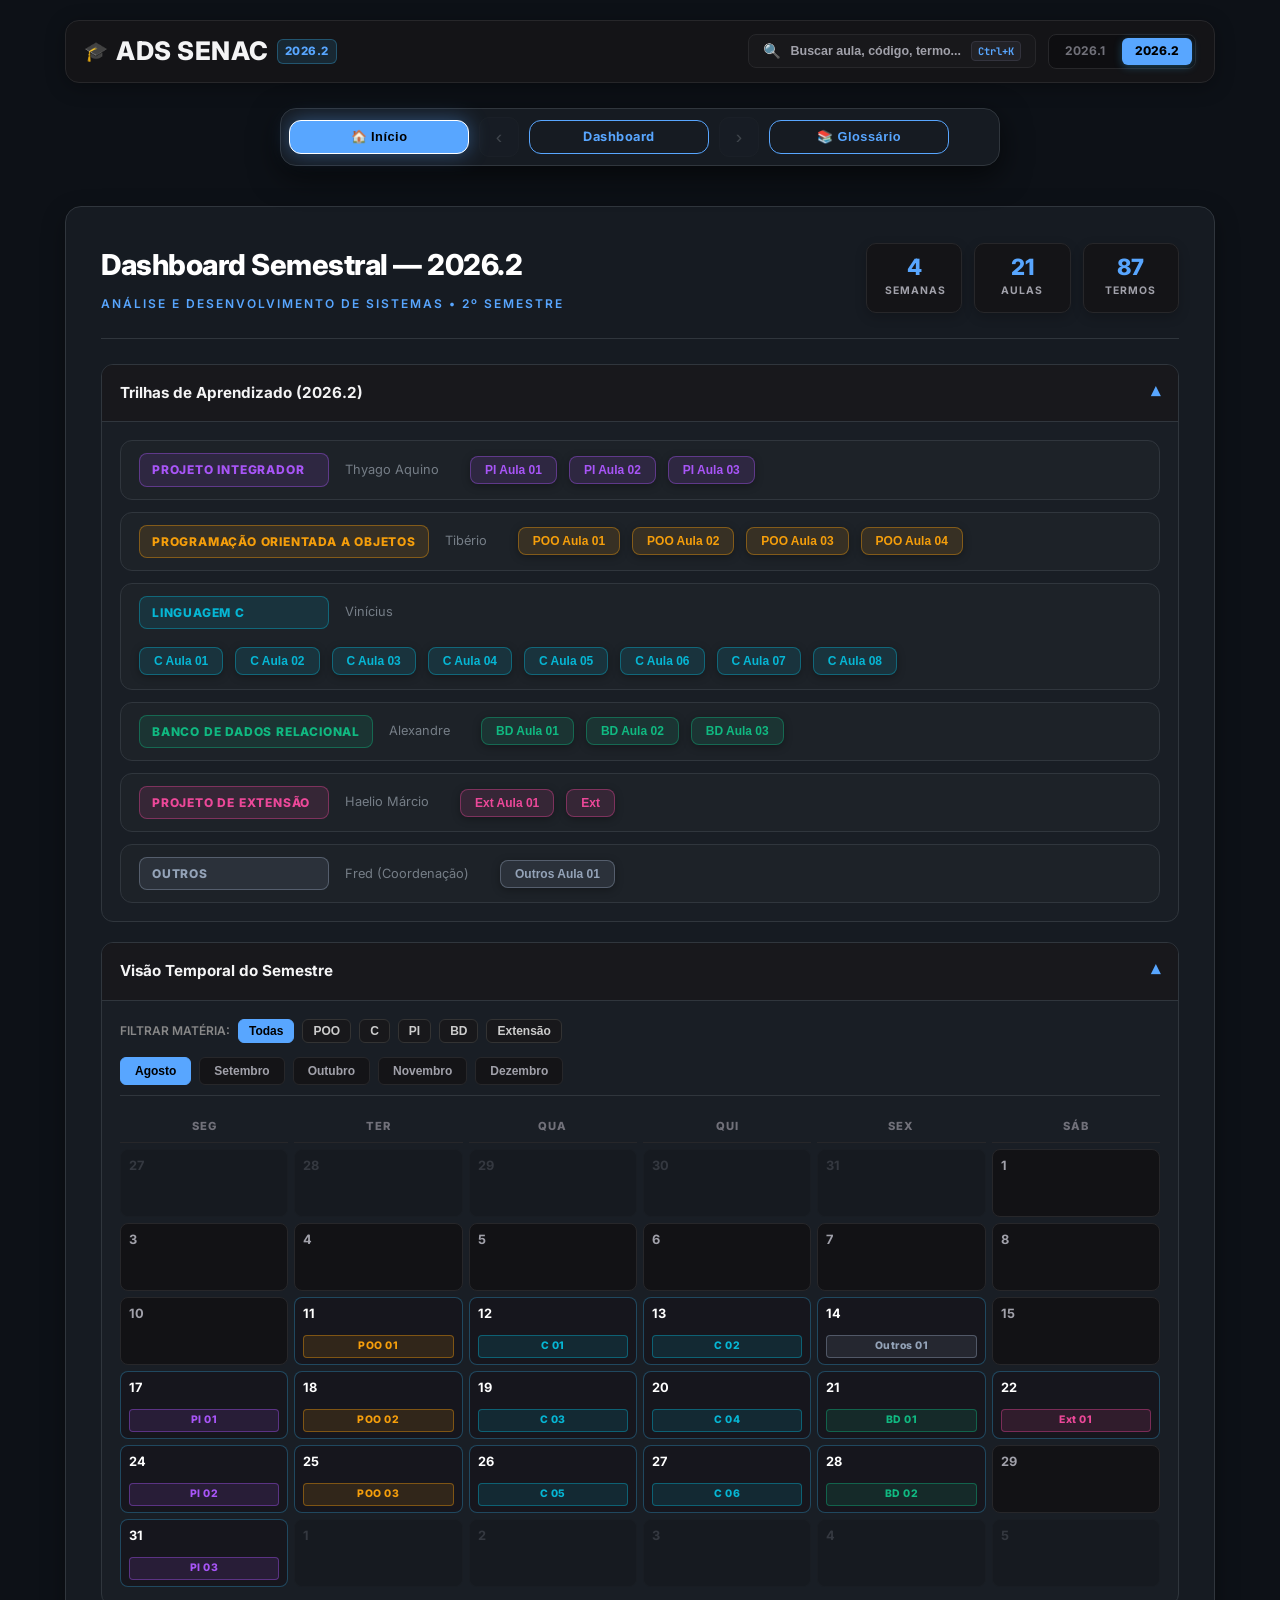
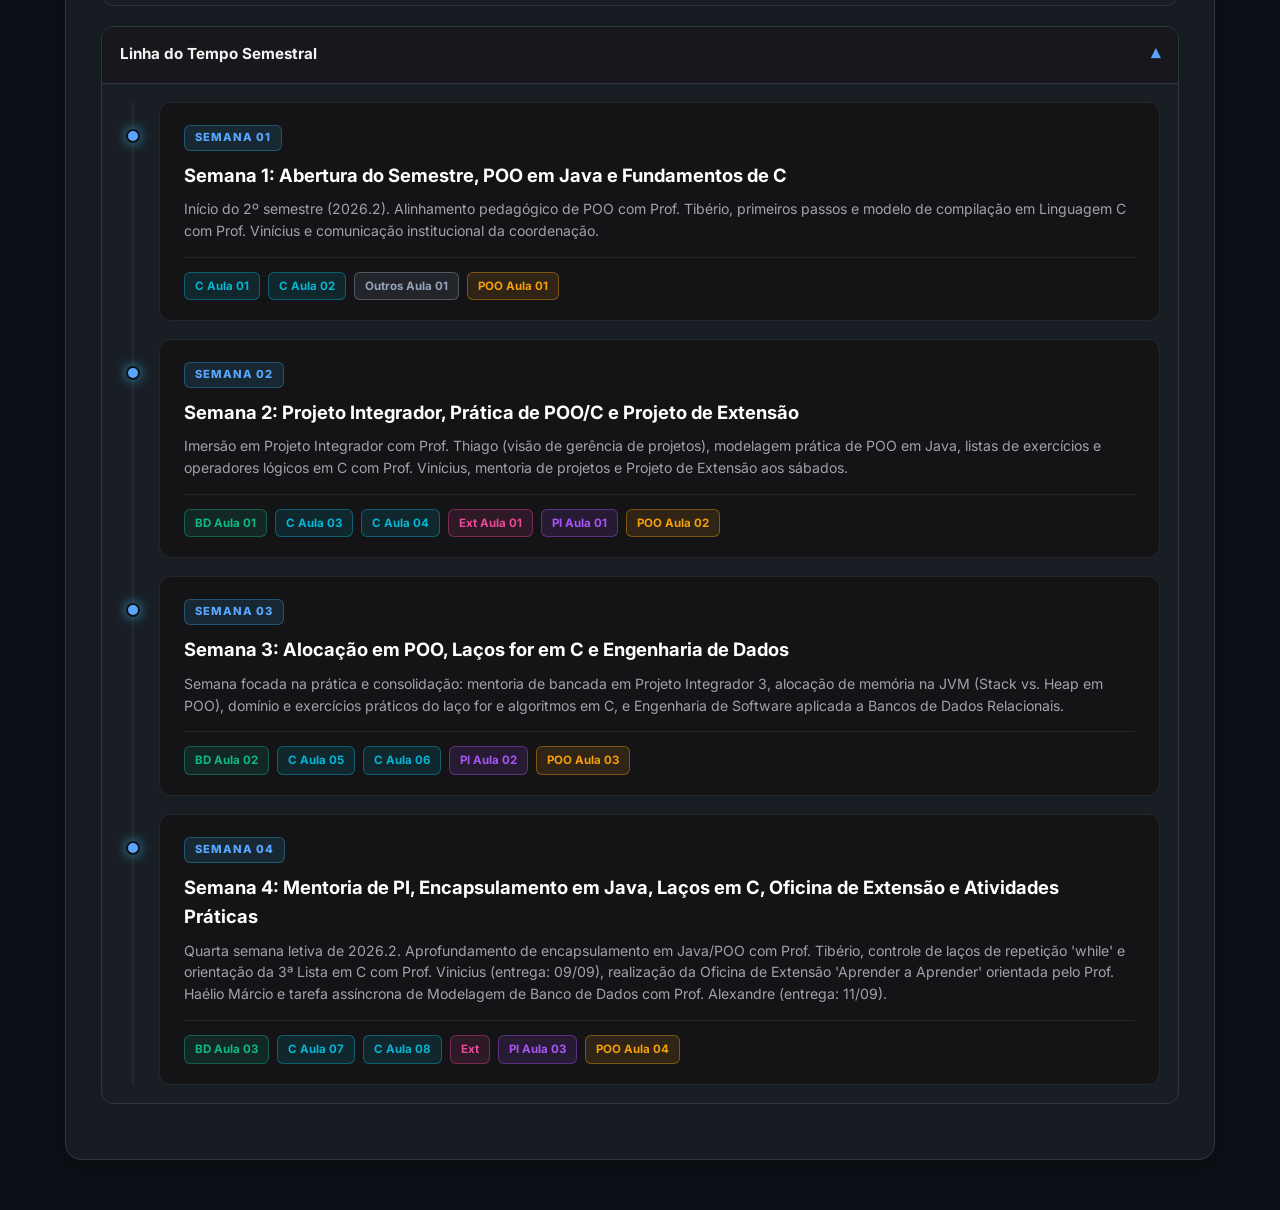
==== commit 58f81bdc: "feat(s2-w04): atualizacao da semana 04, polimorfismo ad-hoc, comandos de compilacao e atividade de b" ====
--- a/portal/index.html
+++ b/portal/index.html
@@ -1314,12 +1314,12 @@
                         </div>
                         <div class="stats-cards-col">
                             <div class="stat-card"><span class="stat-value">4</span><span class="stat-label">Semanas</span></div>
-                            <div class="stat-card"><span class="stat-value">16</span><span class="stat-label">Aulas</span></div>
-                            <div class="stat-card"><span class="stat-value">61</span><span class="stat-label">Termos</span></div>
+                            <div class="stat-card"><span class="stat-value">21</span><span class="stat-label">Aulas</span></div>
+                            <div class="stat-card"><span class="stat-value">87</span><span class="stat-label">Termos</span></div>
                         </div>
                     </div>
                     
-                    <details class='collapsible-section' open><summary>Trilhas de Aprendizado (2026.2)</summary><div class='collapsible-content'><div class='discipline-tracks'><div class='discipline-row'><span class='disc-badge' style='background:rgba(168, 85, 247, 0.12); color:#a855f7; border:1px solid rgba(168, 85, 247, 0.4);'>Projeto Integrador</span> <span style='font-size:0.8rem; margin-right:15px;'><span style='color:var(--text-dim); opacity:0.8;'>Thyago Aquino</span></span><div class='lesson-pills'><button class='lesson-pill' style='background:rgba(168, 85, 247, 0.12); color:#a855f7; border:1px solid rgba(168, 85, 247, 0.4);' onclick="showSection('W02-pi_01')">PI Aula 01</button><button class='lesson-pill' style='background:rgba(168, 85, 247, 0.12); color:#a855f7; border:1px solid rgba(168, 85, 247, 0.4);' onclick="showSection('W03-pi_02')">PI Aula 02</button><button class='lesson-pill' style='background:rgba(168, 85, 247, 0.12); color:#a855f7; border:1px solid rgba(168, 85, 247, 0.4);' onclick="showSection('W04-pi_03')">PI Aula 03</button></div></div><div class='discipline-row'><span class='disc-badge' style='background:rgba(245, 158, 11, 0.12); color:#f59e0b; border:1px solid rgba(245, 158, 11, 0.4);'>Programação Orientada a Objetos</span> <span style='font-size:0.8rem; margin-right:15px;'><span style='color:var(--text-dim); opacity:0.8;'>Tibério</span></span><div class='lesson-pills'><button class='lesson-pill' style='background:rgba(245, 158, 11, 0.12); color:#f59e0b; border:1px solid rgba(245, 158, 11, 0.4);' onclick="showSection('W01-poo_01')">POO Aula 01</button><button class='lesson-pill' style='background:rgba(245, 158, 11, 0.12); color:#f59e0b; border:1px solid rgba(245, 158, 11, 0.4);' onclick="showSection('W02-poo_02')">POO Aula 02</button><button class='lesson-pill' style='background:rgba(245, 158, 11, 0.12); color:#f59e0b; border:1px solid rgba(245, 158, 11, 0.4);' onclick="showSection('W03-poo_03')">POO Aula 03</button></div></div><div class='discipline-row'><span class='disc-badge' style='background:rgba(6, 182, 212, 0.12); color:#06b6d4; border:1px solid rgba(6, 182, 212, 0.4);'>Linguagem C</span> <span style='font-size:0.8rem; margin-right:15px;'><span style='color:var(--text-dim); opacity:0.8;'>Vinícius</span></span><div class='lesson-pills'><button class='lesson-pill' style='background:rgba(6, 182, 212, 0.12); color:#06b6d4; border:1px solid rgba(6, 182, 212, 0.4);' onclick="showSection('W01-c_01')">C Aula 01</button><button class='lesson-pill' style='background:rgba(6, 182, 212, 0.12); color:#06b6d4; border:1px solid rgba(6, 182, 212, 0.4);' onclick="showSection('W01-c_02')">C Aula 02</button><button class='lesson-pill' style='background:rgba(6, 182, 212, 0.12); color:#06b6d4; border:1px solid rgba(6, 182, 212, 0.4);' onclick="showSection('W02-c_03')">C Aula 03</button><button class='lesson-pill' style='background:rgba(6, 182, 212, 0.12); color:#06b6d4; border:1px solid rgba(6, 182, 212, 0.4);' onclick="showSection('W02-c_04')">C Aula 04</button><button class='lesson-pill' style='background:rgba(6, 182, 212, 0.12); color:#06b6d4; border:1px solid rgba(6, 182, 212, 0.4);' onclick="showSection('W03-c_05')">C Aula 05</button><button class='lesson-pill' style='background:rgba(6, 182, 212, 0.12); color:#06b6d4; border:1px solid rgba(6, 182, 212, 0.4);' onclick="showSection('W03-c_06')">C Aula 06</button></div></div><div class='discipline-row'><span class='disc-badge' style='background:rgba(16, 185, 129, 0.12); color:#10b981; border:1px solid rgba(16, 185, 129, 0.4);'>Banco de Dados Relacional</span> <span style='font-size:0.8rem; margin-right:15px;'><span style='color:var(--text-dim); opacity:0.8;'>Alexandre</span></span><div class='lesson-pills'><button class='lesson-pill' style='background:rgba(16, 185, 129, 0.12); color:#10b981; border:1px solid rgba(16, 185, 129, 0.4);' onclick="showSection('W02-bd_01')">BD Aula 01</button><button class='lesson-pill' style='background:rgba(16, 185, 129, 0.12); color:#10b981; border:1px solid rgba(16, 185, 129, 0.4);' onclick="showSection('W03-bd_02')">BD Aula 02</button></div></div><div class='discipline-row'><span class='disc-badge' style='background:rgba(236, 72, 153, 0.12); color:#ec4899; border:1px solid rgba(236, 72, 153, 0.4);'>Projeto de Extensão</span> <span style='font-size:0.8rem; margin-right:15px;'><span style='color:var(--text-dim); opacity:0.8;'>Haelio Márcio</span></span><div class='lesson-pills'><button class='lesson-pill' style='background:rgba(236, 72, 153, 0.12); color:#ec4899; border:1px solid rgba(236, 72, 153, 0.4);' onclick="showSection('W02-extensao_01')">Ext Aula 01</button></div></div><div class='discipline-row'><span class='disc-badge' style='background:rgba(148, 163, 184, 0.12); color:#94a3b8; border:1px solid rgba(148, 163, 184, 0.4);'>Outros</span> <span style='font-size:0.8rem; margin-right:15px;'><span style='color:var(--text-dim); opacity:0.8;'>Fred (Coordenação)</span></span><div class='lesson-pills'><button class='lesson-pill' style='background:rgba(148, 163, 184, 0.12); color:#94a3b8; border:1px solid rgba(148, 163, 184, 0.4);' onclick="showSection('W01-outros_01')">Outros Aula 01</button></div></div></div></div></details>
+                    <details class='collapsible-section' open><summary>Trilhas de Aprendizado (2026.2)</summary><div class='collapsible-content'><div class='discipline-tracks'><div class='discipline-row'><span class='disc-badge' style='background:rgba(168, 85, 247, 0.12); color:#a855f7; border:1px solid rgba(168, 85, 247, 0.4);'>Projeto Integrador</span> <span style='font-size:0.8rem; margin-right:15px;'><span style='color:var(--text-dim); opacity:0.8;'>Thyago Aquino</span></span><div class='lesson-pills'><button class='lesson-pill' style='background:rgba(168, 85, 247, 0.12); color:#a855f7; border:1px solid rgba(168, 85, 247, 0.4);' onclick="showSection('W02-pi_01')">PI Aula 01</button><button class='lesson-pill' style='background:rgba(168, 85, 247, 0.12); color:#a855f7; border:1px solid rgba(168, 85, 247, 0.4);' onclick="showSection('W03-pi_02')">PI Aula 02</button><button class='lesson-pill' style='background:rgba(168, 85, 247, 0.12); color:#a855f7; border:1px solid rgba(168, 85, 247, 0.4);' onclick="showSection('W04-pi_03')">PI Aula 03</button></div></div><div class='discipline-row'><span class='disc-badge' style='background:rgba(245, 158, 11, 0.12); color:#f59e0b; border:1px solid rgba(245, 158, 11, 0.4);'>Programação Orientada a Objetos</span> <span style='font-size:0.8rem; margin-right:15px;'><span style='color:var(--text-dim); opacity:0.8;'>Tibério</span></span><div class='lesson-pills'><button class='lesson-pill' style='background:rgba(245, 158, 11, 0.12); color:#f59e0b; border:1px solid rgba(245, 158, 11, 0.4);' onclick="showSection('W01-poo_01')">POO Aula 01</button><button class='lesson-pill' style='background:rgba(245, 158, 11, 0.12); color:#f59e0b; border:1px solid rgba(245, 158, 11, 0.4);' onclick="showSection('W02-poo_02')">POO Aula 02</button><button class='lesson-pill' style='background:rgba(245, 158, 11, 0.12); color:#f59e0b; border:1px solid rgba(245, 158, 11, 0.4);' onclick="showSection('W03-poo_03')">POO Aula 03</button><button class='lesson-pill' style='background:rgba(245, 158, 11, 0.12); color:#f59e0b; border:1px solid rgba(245, 158, 11, 0.4);' onclick="showSection('W04-poo_04')">POO Aula 04</button></div></div><div class='discipline-row'><span class='disc-badge' style='background:rgba(6, 182, 212, 0.12); color:#06b6d4; border:1px solid rgba(6, 182, 212, 0.4);'>Linguagem C</span> <span style='font-size:0.8rem; margin-right:15px;'><span style='color:var(--text-dim); opacity:0.8;'>Vinícius</span></span><div class='lesson-pills'><button class='lesson-pill' style='background:rgba(6, 182, 212, 0.12); color:#06b6d4; border:1px solid rgba(6, 182, 212, 0.4);' onclick="showSection('W01-c_01')">C Aula 01</button><button class='lesson-pill' style='background:rgba(6, 182, 212, 0.12); color:#06b6d4; border:1px solid rgba(6, 182, 212, 0.4);' onclick="showSection('W01-c_02')">C Aula 02</button><button class='lesson-pill' style='background:rgba(6, 182, 212, 0.12); color:#06b6d4; border:1px solid rgba(6, 182, 212, 0.4);' onclick="showSection('W02-c_03')">C Aula 03</button><button class='lesson-pill' style='background:rgba(6, 182, 212, 0.12); color:#06b6d4; border:1px solid rgba(6, 182, 212, 0.4);' onclick="showSection('W02-c_04')">C Aula 04</button><button class='lesson-pill' style='background:rgba(6, 182, 212, 0.12); color:#06b6d4; border:1px solid rgba(6, 182, 212, 0.4);' onclick="showSection('W03-c_05')">C Aula 05</button><button class='lesson-pill' style='background:rgba(6, 182, 212, 0.12); color:#06b6d4; border:1px solid rgba(6, 182, 212, 0.4);' onclick="showSection('W03-c_06')">C Aula 06</button><button class='lesson-pill' style='background:rgba(6, 182, 212, 0.12); color:#06b6d4; border:1px solid rgba(6, 182, 212, 0.4);' onclick="showSection('W04-c_07')">C Aula 07</button><button class='lesson-pill' style='background:rgba(6, 182, 212, 0.12); color:#06b6d4; border:1px solid rgba(6, 182, 212, 0.4);' onclick="showSection('W04-c_08')">C Aula 08</button></div></div><div class='discipline-row'><span class='disc-badge' style='background:rgba(16, 185, 129, 0.12); color:#10b981; border:1px solid rgba(16, 185, 129, 0.4);'>Banco de Dados Relacional</span> <span style='font-size:0.8rem; margin-right:15px;'><span style='color:var(--text-dim); opacity:0.8;'>Alexandre</span></span><div class='lesson-pills'><button class='lesson-pill' style='background:rgba(16, 185, 129, 0.12); color:#10b981; border:1px solid rgba(16, 185, 129, 0.4);' onclick="showSection('W02-bd_01')">BD Aula 01</button><button class='lesson-pill' style='background:rgba(16, 185, 129, 0.12); color:#10b981; border:1px solid rgba(16, 185, 129, 0.4);' onclick="showSection('W03-bd_02')">BD Aula 02</button><button class='lesson-pill' style='background:rgba(16, 185, 129, 0.12); color:#10b981; border:1px solid rgba(16, 185, 129, 0.4);' onclick="showSection('W04-bd_03')">BD Aula 03</button></div></div><div class='discipline-row'><span class='disc-badge' style='background:rgba(236, 72, 153, 0.12); color:#ec4899; border:1px solid rgba(236, 72, 153, 0.4);'>Projeto de Extensão</span> <span style='font-size:0.8rem; margin-right:15px;'><span style='color:var(--text-dim); opacity:0.8;'>Haelio Márcio</span></span><div class='lesson-pills'><button class='lesson-pill' style='background:rgba(236, 72, 153, 0.12); color:#ec4899; border:1px solid rgba(236, 72, 153, 0.4);' onclick="showSection('W02-extensao_01')">Ext Aula 01</button><button class='lesson-pill' style='background:rgba(236, 72, 153, 0.12); color:#ec4899; border:1px solid rgba(236, 72, 153, 0.4);' onclick="showSection('W04-extensao_01')">Ext </button></div></div><div class='discipline-row'><span class='disc-badge' style='background:rgba(148, 163, 184, 0.12); color:#94a3b8; border:1px solid rgba(148, 163, 184, 0.4);'>Outros</span> <span style='font-size:0.8rem; margin-right:15px;'><span style='color:var(--text-dim); opacity:0.8;'>Fred (Coordenação)</span></span><div class='lesson-pills'><button class='lesson-pill' style='background:rgba(148, 163, 184, 0.12); color:#94a3b8; border:1px solid rgba(148, 163, 184, 0.4);' onclick="showSection('W01-outros_01')">Outros Aula 01</button></div></div></div></div></details>
 
                     <details class="collapsible-section" open>
                         <summary>Visão Temporal do Semestre</summary>
@@ -1336,7 +1336,7 @@
                             </div>
                             <div class="month-selector"><button id="pill-m8" class="month-pill active" onclick="changeMonth('m8')">Agosto</button><button id="pill-m9" class="month-pill " onclick="changeMonth('m9')">Setembro</button><button id="pill-m10" class="month-pill " onclick="changeMonth('m10')">Outubro</button><button id="pill-m11" class="month-pill " onclick="changeMonth('m11')">Novembro</button><button id="pill-m12" class="month-pill " onclick="changeMonth('m12')">Dezembro</button></div>
                             <div class="calendar-wrapper">
-                                <div id="month-m8" class="calendar-view active" style="display: block;"><div class="calendar-grid"><div class="calendar-header-day">Seg</div><div class="calendar-header-day">Ter</div><div class="calendar-header-day">Qua</div><div class="calendar-header-day">Qui</div><div class="calendar-header-day">Sex</div><div class="calendar-header-day">Sáb</div><div class="calendar-day other-month"><span class="day-number">27</span></div><div class="calendar-day other-month"><span class="day-number">28</span></div><div class="calendar-day other-month"><span class="day-number">29</span></div><div class="calendar-day other-month"><span class="day-number">30</span></div><div class="calendar-day other-month"><span class="day-number">31</span></div><div class="calendar-day"><span class="day-number">1</span></div><div class="calendar-day"><span class="day-number">3</span></div><div class="calendar-day"><span class="day-number">4</span></div><div class="calendar-day"><span class="day-number">5</span></div><div class="calendar-day"><span class="day-number">6</span></div><div class="calendar-day"><span class="day-number">7</span></div><div class="calendar-day"><span class="day-number">8</span></div><div class="calendar-day"><span class="day-number">10</span></div><div class="calendar-day active-lesson" data-disc="POO" onclick="showSection('W01-poo_01')"><span class="day-number">11</span><span class='cal-tag' style='background:rgba(245, 158, 11, 0.12); color:#f59e0b; border:1px solid rgba(245, 158, 11, 0.4);'>POO 01</span></div><div class="calendar-day active-lesson" data-disc="C" onclick="showSection('W01-c_01')"><span class="day-number">12</span><span class='cal-tag' style='background:rgba(6, 182, 212, 0.12); color:#06b6d4; border:1px solid rgba(6, 182, 212, 0.4);'>C 01</span></div><div class="calendar-day active-lesson" data-disc="C" onclick="showSection('W01-c_02')"><span class="day-number">13</span><span class='cal-tag' style='background:rgba(6, 182, 212, 0.12); color:#06b6d4; border:1px solid rgba(6, 182, 212, 0.4);'>C 02</span></div><div class="calendar-day active-lesson" data-disc="Outros" onclick="showSection('W01-outros_01')"><span class="day-number">14</span><span class='cal-tag' style='background:rgba(148, 163, 184, 0.12); color:#94a3b8; border:1px solid rgba(148, 163, 184, 0.4);'>Outros 01</span></div><div class="calendar-day"><span class="day-number">15</span></div><div class="calendar-day active-lesson" data-disc="PI" onclick="showSection('W02-pi_01')"><span class="day-number">17</span><span class='cal-tag' style='background:rgba(168, 85, 247, 0.12); color:#a855f7; border:1px solid rgba(168, 85, 247, 0.4);'>PI 01</span></div><div class="calendar-day active-lesson" data-disc="POO" onclick="showSection('W02-poo_02')"><span class="day-number">18</span><span class='cal-tag' style='background:rgba(245, 158, 11, 0.12); color:#f59e0b; border:1px solid rgba(245, 158, 11, 0.4);'>POO 02</span></div><div class="calendar-day active-lesson" data-disc="C" onclick="showSection('W02-c_03')"><span class="day-number">19</span><span class='cal-tag' style='background:rgba(6, 182, 212, 0.12); color:#06b6d4; border:1px solid rgba(6, 182, 212, 0.4);'>C 03</span></div><div class="calendar-day active-lesson" data-disc="C" onclick="showSection('W02-c_04')"><span class="day-number">20</span><span class='cal-tag' style='background:rgba(6, 182, 212, 0.12); color:#06b6d4; border:1px solid rgba(6, 182, 212, 0.4);'>C 04</span></div><div class="calendar-day active-lesson" data-disc="BD" onclick="showSection('W02-bd_01')"><span class="day-number">21</span><span class='cal-tag' style='background:rgba(16, 185, 129, 0.12); color:#10b981; border:1px solid rgba(16, 185, 129, 0.4);'>BD 01</span></div><div class="calendar-day active-lesson" data-disc="Ext" onclick="showSection('W02-extensao_01')"><span class="day-number">22</span><span class='cal-tag' style='background:rgba(236, 72, 153, 0.12); color:#ec4899; border:1px solid rgba(236, 72, 153, 0.4);'>Ext 01</span></div><div class="calendar-day active-lesson" data-disc="PI" onclick="showSection('W03-pi_02')"><span class="day-number">24</span><span class='cal-tag' style='background:rgba(168, 85, 247, 0.12); color:#a855f7; border:1px solid rgba(168, 85, 247, 0.4);'>PI 02</span></div><div class="calendar-day active-lesson" data-disc="POO" onclick="showSection('W03-poo_03')"><span class="day-number">25</span><span class='cal-tag' style='background:rgba(245, 158, 11, 0.12); color:#f59e0b; border:1px solid rgba(245, 158, 11, 0.4);'>POO 03</span></div><div class="calendar-day active-lesson" data-disc="C" onclick="showSection('W03-c_05')"><span class="day-number">26</span><span class='cal-tag' style='background:rgba(6, 182, 212, 0.12); color:#06b6d4; border:1px solid rgba(6, 182, 212, 0.4);'>C 05</span></div><div class="calendar-day active-lesson" data-disc="C" onclick="showSection('W03-c_06')"><span class="day-number">27</span><span class='cal-tag' style='background:rgba(6, 182, 212, 0.12); color:#06b6d4; border:1px solid rgba(6, 182, 212, 0.4);'>C 06</span></div><div class="calendar-day active-lesson" data-disc="BD" onclick="showSection('W03-bd_02')"><span class="day-number">28</span><span class='cal-tag' style='background:rgba(16, 185, 129, 0.12); color:#10b981; border:1px solid rgba(16, 185, 129, 0.4);'>BD 02</span></div><div class="calendar-day"><span class="day-number">29</span></div><div class="calendar-day active-lesson" data-disc="PI" onclick="showSection('W04-pi_03')"><span class="day-number">31</span><span class='cal-tag' style='background:rgba(168, 85, 247, 0.12); color:#a855f7; border:1px solid rgba(168, 85, 247, 0.4);'>PI 03</span></div><div class="calendar-day other-month"><span class="day-number">1</span></div><div class="calendar-day other-month"><span class="day-number">2</span></div><div class="calendar-day other-month"><span class="day-number">3</span></div><div class="calendar-day other-month"><span class="day-number">4</span></div><div class="calendar-day other-month"><span class="day-number">5</span></div></div></div><div id="month-m9" class="calendar-view " style="display: none;"><div class="calendar-grid"><div class="calendar-header-day">Seg</div><div class="calendar-header-day">Ter</div><div class="calendar-header-day">Qua</div><div class="calendar-header-day">Qui</div><div class="calendar-header-day">Sex</div><div class="calendar-header-day">Sáb</div><div class="calendar-day other-month"><span class="day-number">31</span></div><div class="calendar-day"><span class="day-number">1</span></div><div class="calendar-day"><span class="day-number">2</span></div><div class="calendar-day"><span class="day-number">3</span></div><div class="calendar-day"><span class="day-number">4</span></div><div class="calendar-day"><span class="day-number">5</span></div><div class="calendar-day"><span class="day-number">7</span></div><div class="calendar-day"><span class="day-number">8</span></div><div class="calendar-day"><span class="day-number">9</span></div><div class="calendar-day"><span class="day-number">10</span></div><div class="calendar-day"><span class="day-number">11</span></div><div class="calendar-day"><span class="day-number">12</span></div><div class="calendar-day"><span class="day-number">14</span></div><div class="calendar-day"><span class="day-number">15</span></div><div class="calendar-day"><span class="day-number">16</span></div><div class="calendar-day"><span class="day-number">17</span></div><div class="calendar-day"><span class="day-number">18</span></div><div class="calendar-day"><span class="day-number">19</span></div><div class="calendar-day"><span class="day-number">21</span></div><div class="calendar-day"><span class="day-number">22</span></div><div class="calendar-day"><span class="day-number">23</span></div><div class="calendar-day"><span class="day-number">24</span></div><div class="calendar-day"><span class="day-number">25</span></div><div class="calendar-day"><span class="day-number">26</span></div><div class="calendar-day"><span class="day-number">28</span></div><div class="calendar-day"><span class="day-number">29</span></div><div class="calendar-day"><span class="day-number">30</span></div><div class="calendar-day other-month"><span class="day-number">1</span></div><div class="calendar-day other-month"><span class="day-number">2</span></div><div class="calendar-day other-month"><span class="day-number">3</span></div></div></div><div id="month-m10" class="calendar-view " style="display: none;"><div class="calendar-grid"><div class="calendar-header-day">Seg</div><div class="calendar-header-day">Ter</div><div class="calendar-header-day">Qua</div><div class="calendar-header-day">Qui</div><div class="calendar-header-day">Sex</div><div class="calendar-header-day">Sáb</div><div class="calendar-day other-month"><span class="day-number">28</span></div><div class="calendar-day other-month"><span class="day-number">29</span></div><div class="calendar-day other-month"><span class="day-number">30</span></div><div class="calendar-day"><span class="day-number">1</span></div><div class="calendar-day"><span class="day-number">2</span></div><div class="calendar-day"><span class="day-number">3</span></div><div class="calendar-day"><span class="day-number">5</span></div><div class="calendar-day"><span class="day-number">6</span></div><div class="calendar-day"><span class="day-number">7</span></div><div class="calendar-day"><span class="day-number">8</span></div><div class="calendar-day"><span class="day-number">9</span></div><div class="calendar-day"><span class="day-number">10</span></div><div class="calendar-day"><span class="day-number">12</span></div><div class="calendar-day"><span class="day-number">13</span></div><div class="calendar-day"><span class="day-number">14</span></div><div class="calendar-day"><span class="day-number">15</span></div><div class="calendar-day"><span class="day-number">16</span></div><div class="calendar-day"><span class="day-number">17</span></div><div class="calendar-day"><span class="day-number">19</span></div><div class="calendar-day"><span class="day-number">20</span></div><div class="calendar-day"><span class="day-number">21</span></div><div class="calendar-day"><span class="day-number">22</span></div><div class="calendar-day"><span class="day-number">23</span></div><div class="calendar-day"><span class="day-number">24</span></div><div class="calendar-day"><span class="day-number">26</span></div><div class="calendar-day"><span class="day-number">27</span></div><div class="calendar-day"><span class="day-number">28</span></div><div class="calendar-day"><span class="day-number">29</span></div><div class="calendar-day"><span class="day-number">30</span></div><div class="calendar-day"><span class="day-number">31</span></div></div></div><div id="month-m11" class="calendar-view " style="display: none;"><div class="calendar-grid"><div class="calendar-header-day">Seg</div><div class="calendar-header-day">Ter</div><div class="calendar-header-day">Qua</div><div class="calendar-header-day">Qui</div><div class="calendar-header-day">Sex</div><div class="calendar-header-day">Sáb</div><div class="calendar-day other-month"><span class="day-number">26</span></div><div class="calendar-day other-month"><span class="day-number">27</span></div><div class="calendar-day other-month"><span class="day-number">28</span></div><div class="calendar-day other-month"><span class="day-number">29</span></div><div class="calendar-day other-month"><span class="day-number">30</span></div><div class="calendar-day other-month"><span class="day-number">31</span></div><div class="calendar-day"><span class="day-number">2</span></div><div class="calendar-day"><span class="day-number">3</span></div><div class="calendar-day"><span class="day-number">4</span></div><div class="calendar-day"><span class="day-number">5</span></div><div class="calendar-day"><span class="day-number">6</span></div><div class="calendar-day"><span class="day-number">7</span></div><div class="calendar-day"><span class="day-number">9</span></div><div class="calendar-day"><span class="day-number">10</span></div><div class="calendar-day"><span class="day-number">11</span></div><div class="calendar-day"><span class="day-number">12</span></div><div class="calendar-day"><span class="day-number">13</span></div><div class="calendar-day"><span class="day-number">14</span></div><div class="calendar-day"><span class="day-number">16</span></div><div class="calendar-day"><span class="day-number">17</span></div><div class="calendar-day"><span class="day-number">18</span></div><div class="calendar-day"><span class="day-number">19</span></div><div class="calendar-day"><span class="day-number">20</span></div><div class="calendar-day"><span class="day-number">21</span></div><div class="calendar-day"><span class="day-number">23</span></div><div class="calendar-day"><span class="day-number">24</span></div><div class="calendar-day"><span class="day-number">25</span></div><div class="calendar-day"><span class="day-number">26</span></div><div class="calendar-day"><span class="day-number">27</span></div><div class="calendar-day"><span class="day-number">28</span></div><div class="calendar-day"><span class="day-number">30</span></div><div class="calendar-day other-month"><span class="day-number">1</span></div><div class="calendar-day other-month"><span class="day-number">2</span></div><div class="calendar-day other-month"><span class="day-number">3</span></div><div class="calendar-day other-month"><span class="day-number">4</span></div><div class="calendar-day other-month"><span class="day-number">5</span></div></div></div><div id="month-m12" class="calendar-view " style="display: none;"><div class="calendar-grid"><div class="calendar-header-day">Seg</div><div class="calendar-header-day">Ter</div><div class="calendar-header-day">Qua</div><div class="calendar-header-day">Qui</div><div class="calendar-header-day">Sex</div><div class="calendar-header-day">Sáb</div><div class="calendar-day other-month"><span class="day-number">30</span></div><div class="calendar-day"><span class="day-number">1</span></div><div class="calendar-day"><span class="day-number">2</span></div><div class="calendar-day"><span class="day-number">3</span></div><div class="calendar-day"><span class="day-number">4</span></div><div class="calendar-day"><span class="day-number">5</span></div><div class="calendar-day"><span class="day-number">7</span></div><div class="calendar-day"><span class="day-number">8</span></div><div class="calendar-day"><span class="day-number">9</span></div><div class="calendar-day"><span class="day-number">10</span></div><div class="calendar-day"><span class="day-number">11</span></div><div class="calendar-day"><span class="day-number">12</span></div><div class="calendar-day"><span class="day-number">14</span></div><div class="calendar-day"><span class="day-number">15</span></div><div class="calendar-day"><span class="day-number">16</span></div><div class="calendar-day"><span class="day-number">17</span></div><div class="calendar-day"><span class="day-number">18</span></div><div class="calendar-day"><span class="day-number">19</span></div><div class="calendar-day"><span class="day-number">21</span></div><div class="calendar-day"><span class="day-number">22</span></div><div class="calendar-day"><span class="day-number">23</span></div><div class="calendar-day"><span class="day-number">24</span></div><div class="calendar-day"><span class="day-number">25</span></div><div class="calendar-day"><span class="day-number">26</span></div><div class="calendar-day"><span class="day-number">28</span></div><div class="calendar-day"><span class="day-number">29</span></div><div class="calendar-day"><span class="day-number">30</span></div><div class="calendar-day"><span class="day-number">31</span></div><div class="calendar-day other-month"><span class="day-number">1</span></div><div class="calendar-day other-month"><span class="day-number">2</span></div></div></div>
+                                <div id="month-m8" class="calendar-view active" style="display: block;"><div class="calendar-grid"><div class="calendar-header-day">Seg</div><div class="calendar-header-day">Ter</div><div class="calendar-header-day">Qua</div><div class="calendar-header-day">Qui</div><div class="calendar-header-day">Sex</div><div class="calendar-header-day">Sáb</div><div class="calendar-day other-month"><span class="day-number">27</span></div><div class="calendar-day other-month"><span class="day-number">28</span></div><div class="calendar-day other-month"><span class="day-number">29</span></div><div class="calendar-day other-month"><span class="day-number">30</span></div><div class="calendar-day other-month"><span class="day-number">31</span></div><div class="calendar-day"><span class="day-number">1</span></div><div class="calendar-day"><span class="day-number">3</span></div><div class="calendar-day"><span class="day-number">4</span></div><div class="calendar-day"><span class="day-number">5</span></div><div class="calendar-day"><span class="day-number">6</span></div><div class="calendar-day"><span class="day-number">7</span></div><div class="calendar-day"><span class="day-number">8</span></div><div class="calendar-day"><span class="day-number">10</span></div><div class="calendar-day active-lesson" data-disc="POO" onclick="showSection('W01-poo_01')"><span class="day-number">11</span><span class='cal-tag' style='background:rgba(245, 158, 11, 0.12); color:#f59e0b; border:1px solid rgba(245, 158, 11, 0.4);'>POO 01</span></div><div class="calendar-day active-lesson" data-disc="C" onclick="showSection('W01-c_01')"><span class="day-number">12</span><span class='cal-tag' style='background:rgba(6, 182, 212, 0.12); color:#06b6d4; border:1px solid rgba(6, 182, 212, 0.4);'>C 01</span></div><div class="calendar-day active-lesson" data-disc="C" onclick="showSection('W01-c_02')"><span class="day-number">13</span><span class='cal-tag' style='background:rgba(6, 182, 212, 0.12); color:#06b6d4; border:1px solid rgba(6, 182, 212, 0.4);'>C 02</span></div><div class="calendar-day active-lesson" data-disc="Outros" onclick="showSection('W01-outros_01')"><span class="day-number">14</span><span class='cal-tag' style='background:rgba(148, 163, 184, 0.12); color:#94a3b8; border:1px solid rgba(148, 163, 184, 0.4);'>Outros 01</span></div><div class="calendar-day"><span class="day-number">15</span></div><div class="calendar-day active-lesson" data-disc="PI" onclick="showSection('W02-pi_01')"><span class="day-number">17</span><span class='cal-tag' style='background:rgba(168, 85, 247, 0.12); color:#a855f7; border:1px solid rgba(168, 85, 247, 0.4);'>PI 01</span></div><div class="calendar-day active-lesson" data-disc="POO" onclick="showSection('W02-poo_02')"><span class="day-number">18</span><span class='cal-tag' style='background:rgba(245, 158, 11, 0.12); color:#f59e0b; border:1px solid rgba(245, 158, 11, 0.4);'>POO 02</span></div><div class="calendar-day active-lesson" data-disc="C" onclick="showSection('W02-c_03')"><span class="day-number">19</span><span class='cal-tag' style='background:rgba(6, 182, 212, 0.12); color:#06b6d4; border:1px solid rgba(6, 182, 212, 0.4);'>C 03</span></div><div class="calendar-day active-lesson" data-disc="C" onclick="showSection('W02-c_04')"><span class="day-number">20</span><span class='cal-tag' style='background:rgba(6, 182, 212, 0.12); color:#06b6d4; border:1px solid rgba(6, 182, 212, 0.4);'>C 04</span></div><div class="calendar-day active-lesson" data-disc="BD" onclick="showSection('W02-bd_01')"><span class="day-number">21</span><span class='cal-tag' style='background:rgba(16, 185, 129, 0.12); color:#10b981; border:1px solid rgba(16, 185, 129, 0.4);'>BD 01</span></div><div class="calendar-day active-lesson" data-disc="Ext" onclick="showSection('W02-extensao_01')"><span class="day-number">22</span><span class='cal-tag' style='background:rgba(236, 72, 153, 0.12); color:#ec4899; border:1px solid rgba(236, 72, 153, 0.4);'>Ext 01</span></div><div class="calendar-day active-lesson" data-disc="PI" onclick="showSection('W03-pi_02')"><span class="day-number">24</span><span class='cal-tag' style='background:rgba(168, 85, 247, 0.12); color:#a855f7; border:1px solid rgba(168, 85, 247, 0.4);'>PI 02</span></div><div class="calendar-day active-lesson" data-disc="POO" onclick="showSection('W03-poo_03')"><span class="day-number">25</span><span class='cal-tag' style='background:rgba(245, 158, 11, 0.12); color:#f59e0b; border:1px solid rgba(245, 158, 11, 0.4);'>POO 03</span></div><div class="calendar-day active-lesson" data-disc="C" onclick="showSection('W03-c_05')"><span class="day-number">26</span><span class='cal-tag' style='background:rgba(6, 182, 212, 0.12); color:#06b6d4; border:1px solid rgba(6, 182, 212, 0.4);'>C 05</span></div><div class="calendar-day active-lesson" data-disc="C" onclick="showSection('W03-c_06')"><span class="day-number">27</span><span class='cal-tag' style='background:rgba(6, 182, 212, 0.12); color:#06b6d4; border:1px solid rgba(6, 182, 212, 0.4);'>C 06</span></div><div class="calendar-day active-lesson" data-disc="BD" onclick="showSection('W03-bd_02')"><span class="day-number">28</span><span class='cal-tag' style='background:rgba(16, 185, 129, 0.12); color:#10b981; border:1px solid rgba(16, 185, 129, 0.4);'>BD 02</span></div><div class="calendar-day"><span class="day-number">29</span></div><div class="calendar-day active-lesson" data-disc="PI" onclick="showSection('W04-pi_03')"><span class="day-number">31</span><span class='cal-tag' style='background:rgba(168, 85, 247, 0.12); color:#a855f7; border:1px solid rgba(168, 85, 247, 0.4);'>PI 03</span></div><div class="calendar-day other-month"><span class="day-number">1</span></div><div class="calendar-day other-month"><span class="day-number">2</span></div><div class="calendar-day other-month"><span class="day-number">3</span></div><div class="calendar-day other-month"><span class="day-number">4</span></div><div class="calendar-day other-month"><span class="day-number">5</span></div></div></div><div id="month-m9" class="calendar-view " style="display: none;"><div class="calendar-grid"><div class="calendar-header-day">Seg</div><div class="calendar-header-day">Ter</div><div class="calendar-header-day">Qua</div><div class="calendar-header-day">Qui</div><div class="calendar-header-day">Sex</div><div class="calendar-header-day">Sáb</div><div class="calendar-day other-month"><span class="day-number">31</span></div><div class="calendar-day active-lesson" data-disc="POO" onclick="showSection('W04-poo_04')"><span class="day-number">1</span><span class='cal-tag' style='background:rgba(245, 158, 11, 0.12); color:#f59e0b; border:1px solid rgba(245, 158, 11, 0.4);'>POO 04</span></div><div class="calendar-day active-lesson" data-disc="C" onclick="showSection('W04-c_07')"><span class="day-number">2</span><span class='cal-tag' style='background:rgba(6, 182, 212, 0.12); color:#06b6d4; border:1px solid rgba(6, 182, 212, 0.4);'>C 07</span></div><div class="calendar-day active-lesson" data-disc="Ext" onclick="showSection('W04-extensao_01')"><span class="day-number">3</span><span class='cal-tag' style='background:rgba(236, 72, 153, 0.12); color:#ec4899; border:1px solid rgba(236, 72, 153, 0.4);'>Ext </span></div><div class="calendar-day active-lesson" data-disc="BD" onclick="showSection('W04-bd_03')"><span class="day-number">4</span><span class='cal-tag' style='background:rgba(16, 185, 129, 0.12); color:#10b981; border:1px solid rgba(16, 185, 129, 0.4);'>BD 03</span></div><div class="calendar-day"><span class="day-number">5</span></div><div class="calendar-day"><span class="day-number">7</span></div><div class="calendar-day"><span class="day-number">8</span></div><div class="calendar-day"><span class="day-number">9</span></div><div class="calendar-day"><span class="day-number">10</span></div><div class="calendar-day"><span class="day-number">11</span></div><div class="calendar-day"><span class="day-number">12</span></div><div class="calendar-day"><span class="day-number">14</span></div><div class="calendar-day"><span class="day-number">15</span></div><div class="calendar-day"><span class="day-number">16</span></div><div class="calendar-day"><span class="day-number">17</span></div><div class="calendar-day"><span class="day-number">18</span></div><div class="calendar-day"><span class="day-number">19</span></div><div class="calendar-day"><span class="day-number">21</span></div><div class="calendar-day"><span class="day-number">22</span></div><div class="calendar-day"><span class="day-number">23</span></div><div class="calendar-day"><span class="day-number">24</span></div><div class="calendar-day"><span class="day-number">25</span></div><div class="calendar-day"><span class="day-number">26</span></div><div class="calendar-day"><span class="day-number">28</span></div><div class="calendar-day"><span class="day-number">29</span></div><div class="calendar-day"><span class="day-number">30</span></div><div class="calendar-day other-month"><span class="day-number">1</span></div><div class="calendar-day other-month"><span class="day-number">2</span></div><div class="calendar-day other-month"><span class="day-number">3</span></div></div></div><div id="month-m10" class="calendar-view " style="display: none;"><div class="calendar-grid"><div class="calendar-header-day">Seg</div><div class="calendar-header-day">Ter</div><div class="calendar-header-day">Qua</div><div class="calendar-header-day">Qui</div><div class="calendar-header-day">Sex</div><div class="calendar-header-day">Sáb</div><div class="calendar-day other-month"><span class="day-number">28</span></div><div class="calendar-day other-month"><span class="day-number">29</span></div><div class="calendar-day other-month"><span class="day-number">30</span></div><div class="calendar-day"><span class="day-number">1</span></div><div class="calendar-day"><span class="day-number">2</span></div><div class="calendar-day"><span class="day-number">3</span></div><div class="calendar-day"><span class="day-number">5</span></div><div class="calendar-day"><span class="day-number">6</span></div><div class="calendar-day"><span class="day-number">7</span></div><div class="calendar-day"><span class="day-number">8</span></div><div class="calendar-day"><span class="day-number">9</span></div><div class="calendar-day"><span class="day-number">10</span></div><div class="calendar-day"><span class="day-number">12</span></div><div class="calendar-day"><span class="day-number">13</span></div><div class="calendar-day"><span class="day-number">14</span></div><div class="calendar-day"><span class="day-number">15</span></div><div class="calendar-day"><span class="day-number">16</span></div><div class="calendar-day"><span class="day-number">17</span></div><div class="calendar-day"><span class="day-number">19</span></div><div class="calendar-day"><span class="day-number">20</span></div><div class="calendar-day"><span class="day-number">21</span></div><div class="calendar-day"><span class="day-number">22</span></div><div class="calendar-day"><span class="day-number">23</span></div><div class="calendar-day"><span class="day-number">24</span></div><div class="calendar-day"><span class="day-number">26</span></div><div class="calendar-day"><span class="day-number">27</span></div><div class="calendar-day"><span class="day-number">28</span></div><div class="calendar-day"><span class="day-number">29</span></div><div class="calendar-day"><span class="day-number">30</span></div><div class="calendar-day"><span class="day-number">31</span></div></div></div><div id="month-m11" class="calendar-view " style="display: none;"><div class="calendar-grid"><div class="calendar-header-day">Seg</div><div class="calendar-header-day">Ter</div><div class="calendar-header-day">Qua</div><div class="calendar-header-day">Qui</div><div class="calendar-header-day">Sex</div><div class="calendar-header-day">Sáb</div><div class="calendar-day other-month"><span class="day-number">26</span></div><div class="calendar-day other-month"><span class="day-number">27</span></div><div class="calendar-day other-month"><span class="day-number">28</span></div><div class="calendar-day other-month"><span class="day-number">29</span></div><div class="calendar-day other-month"><span class="day-number">30</span></div><div class="calendar-day other-month"><span class="day-number">31</span></div><div class="calendar-day"><span class="day-number">2</span></div><div class="calendar-day"><span class="day-number">3</span></div><div class="calendar-day"><span class="day-number">4</span></div><div class="calendar-day"><span class="day-number">5</span></div><div class="calendar-day"><span class="day-number">6</span></div><div class="calendar-day"><span class="day-number">7</span></div><div class="calendar-day"><span class="day-number">9</span></div><div class="calendar-day"><span class="day-number">10</span></div><div class="calendar-day"><span class="day-number">11</span></div><div class="calendar-day"><span class="day-number">12</span></div><div class="calendar-day"><span class="day-number">13</span></div><div class="calendar-day"><span class="day-number">14</span></div><div class="calendar-day"><span class="day-number">16</span></div><div class="calendar-day"><span class="day-number">17</span></div><div class="calendar-day"><span class="day-number">18</span></div><div class="calendar-day"><span class="day-number">19</span></div><div class="calendar-day"><span class="day-number">20</span></div><div class="calendar-day"><span class="day-number">21</span></div><div class="calendar-day"><span class="day-number">23</span></div><div class="calendar-day"><span class="day-number">24</span></div><div class="calendar-day"><span class="day-number">25</span></div><div class="calendar-day"><span class="day-number">26</span></div><div class="calendar-day"><span class="day-number">27</span></div><div class="calendar-day"><span class="day-number">28</span></div><div class="calendar-day"><span class="day-number">30</span></div><div class="calendar-day other-month"><span class="day-number">1</span></div><div class="calendar-day other-month"><span class="day-number">2</span></div><div class="calendar-day other-month"><span class="day-number">3</span></div><div class="calendar-day other-month"><span class="day-number">4</span></div><div class="calendar-day other-month"><span class="day-number">5</span></div></div></div><div id="month-m12" class="calendar-view " style="display: none;"><div class="calendar-grid"><div class="calendar-header-day">Seg</div><div class="calendar-header-day">Ter</div><div class="calendar-header-day">Qua</div><div class="calendar-header-day">Qui</div><div class="calendar-header-day">Sex</div><div class="calendar-header-day">Sáb</div><div class="calendar-day other-month"><span class="day-number">30</span></div><div class="calendar-day"><span class="day-number">1</span></div><div class="calendar-day"><span class="day-number">2</span></div><div class="calendar-day"><span class="day-number">3</span></div><div class="calendar-day"><span class="day-number">4</span></div><div class="calendar-day"><span class="day-number">5</span></div><div class="calendar-day"><span class="day-number">7</span></div><div class="calendar-day"><span class="day-number">8</span></div><div class="calendar-day"><span class="day-number">9</span></div><div class="calendar-day"><span class="day-number">10</span></div><div class="calendar-day"><span class="day-number">11</span></div><div class="calendar-day"><span class="day-number">12</span></div><div class="calendar-day"><span class="day-number">14</span></div><div class="calendar-day"><span class="day-number">15</span></div><div class="calendar-day"><span class="day-number">16</span></div><div class="calendar-day"><span class="day-number">17</span></div><div class="calendar-day"><span class="day-number">18</span></div><div class="calendar-day"><span class="day-number">19</span></div><div class="calendar-day"><span class="day-number">21</span></div><div class="calendar-day"><span class="day-number">22</span></div><div class="calendar-day"><span class="day-number">23</span></div><div class="calendar-day"><span class="day-number">24</span></div><div class="calendar-day"><span class="day-number">25</span></div><div class="calendar-day"><span class="day-number">26</span></div><div class="calendar-day"><span class="day-number">28</span></div><div class="calendar-day"><span class="day-number">29</span></div><div class="calendar-day"><span class="day-number">30</span></div><div class="calendar-day"><span class="day-number">31</span></div><div class="calendar-day other-month"><span class="day-number">1</span></div><div class="calendar-day other-month"><span class="day-number">2</span></div></div></div>
                             </div>
                         </div>
                     </details>
@@ -1367,12 +1367,12 @@
             <p class='timeline-text'>Semana focada na prática e consolidação: mentoria de bancada em Projeto Integrador 3, alocação de memória na JVM (Stack vs. Heap em POO), domínio e exercícios práticos do laço for e algoritmos em C, e Engenharia de Software aplicada a Bancos de Dados Relacionais.</p>
             <div class='timeline-mini-pills'><span class='timeline-mini-pill' style='background:rgba(16, 185, 129, 0.12); color:#10b981; border:1px solid rgba(16, 185, 129, 0.4);' onclick="event.stopPropagation(); showSection('W03-bd_02');">BD Aula 02</span><span class='timeline-mini-pill' style='background:rgba(6, 182, 212, 0.12); color:#06b6d4; border:1px solid rgba(6, 182, 212, 0.4);' onclick="event.stopPropagation(); showSection('W03-c_05');">C Aula 05</span><span class='timeline-mini-pill' style='background:rgba(6, 182, 212, 0.12); color:#06b6d4; border:1px solid rgba(6, 182, 212, 0.4);' onclick="event.stopPropagation(); showSection('W03-c_06');">C Aula 06</span><span class='timeline-mini-pill' style='background:rgba(168, 85, 247, 0.12); color:#a855f7; border:1px solid rgba(168, 85, 247, 0.4);' onclick="event.stopPropagation(); showSection('W03-pi_02');">PI Aula 02</span><span class='timeline-mini-pill' style='background:rgba(245, 158, 11, 0.12); color:#f59e0b; border:1px solid rgba(245, 158, 11, 0.4);' onclick="event.stopPropagation(); showSection('W03-poo_03');">POO Aula 03</span></div>
         </div>
-        <div class='timeline-card' onclick="showSection('W04-pi_03')">
+        <div class='timeline-card' onclick="showSection('W04-bd_03')">
             <div class='timeline-dot'></div>
             <span class='timeline-badge'>Semana 04</span>
-            <h4 class='timeline-title'>Semana 4: Mentoria de PI, Alinhamento de Extensão e Integração Tecnológica</h4>
-            <p class='timeline-text'>Abertura da quarta semana letiva de 2026.2. Estruturação formal das diretrizes institucionais de Projeto de Extensão (ODS ONU / impactos comunitários) e consultoria técnica de bancada no Projeto Integrador 3.</p>
-            <div class='timeline-mini-pills'><span class='timeline-mini-pill' style='background:rgba(168, 85, 247, 0.12); color:#a855f7; border:1px solid rgba(168, 85, 247, 0.4);' onclick="event.stopPropagation(); showSection('W04-pi_03');">PI Aula 03</span></div>
+            <h4 class='timeline-title'>Semana 4: Mentoria de PI, Encapsulamento em Java, Laços em C, Oficina de Extensão e Atividades Práticas</h4>
+            <p class='timeline-text'>Quarta semana letiva de 2026.2. Aprofundamento de encapsulamento em Java/POO com Prof. Tibério, controle de laços de repetição 'while' e orientação da 3ª Lista em C com Prof. Vinicius (entrega: 09/09), realização da Oficina de Extensão 'Aprender a Aprender' orientada pelo Prof. Haélio Márcio e tarefa assíncrona de Modelagem de Banco de Dados com Prof. Alexandre (entrega: 11/09).</p>
+            <div class='timeline-mini-pills'><span class='timeline-mini-pill' style='background:rgba(16, 185, 129, 0.12); color:#10b981; border:1px solid rgba(16, 185, 129, 0.4);' onclick="event.stopPropagation(); showSection('W04-bd_03');">BD Aula 03</span><span class='timeline-mini-pill' style='background:rgba(6, 182, 212, 0.12); color:#06b6d4; border:1px solid rgba(6, 182, 212, 0.4);' onclick="event.stopPropagation(); showSection('W04-c_07');">C Aula 07</span><span class='timeline-mini-pill' style='background:rgba(6, 182, 212, 0.12); color:#06b6d4; border:1px solid rgba(6, 182, 212, 0.4);' onclick="event.stopPropagation(); showSection('W04-c_08');">C Aula 08</span><span class='timeline-mini-pill' style='background:rgba(236, 72, 153, 0.12); color:#ec4899; border:1px solid rgba(236, 72, 153, 0.4);' onclick="event.stopPropagation(); showSection('W04-extensao_01');">Ext </span><span class='timeline-mini-pill' style='background:rgba(168, 85, 247, 0.12); color:#a855f7; border:1px solid rgba(168, 85, 247, 0.4);' onclick="event.stopPropagation(); showSection('W04-pi_03');">PI Aula 03</span><span class='timeline-mini-pill' style='background:rgba(245, 158, 11, 0.12); color:#f59e0b; border:1px solid rgba(245, 158, 11, 0.4);' onclick="event.stopPropagation(); showSection('W04-poo_04');">POO Aula 04</span></div>
         </div>
                             </div>
                         </div>
@@ -1408,7 +1408,7 @@
 <h2 id="a-anatomia-do-programa-em-c-e-o-ciclo-de-compilação">2. A
 Anatomia do Programa em C e o Ciclo de Compilação</h2>
 <p>Foi analisada a estrutura canônica de um código em C e as fases de
-compilação via GCC:</p>
+compilação via <a href="#term-gcc" class="term-link">GCC</a>:</p>
 <ul>
 <li><strong>Diretivas de Pré-Processador
 (<code>#include &lt;stdio.h&gt;</code>):</strong> Inclusão dos
@@ -1445,6 +1445,20 @@
 <span id="cb1-26"><a href="#cb1-26" aria-hidden="true" tabindex="-1"></a></span>
 <span id="cb1-27"><a href="#cb1-27" aria-hidden="true" tabindex="-1"></a>    <span class="cf">return</span> <span class="dv">0</span><span class="op">;</span> <span class="co">// Sinal de execução bem-sucedida</span></span>
 <span id="cb1-28"><a href="#cb1-28" aria-hidden="true" tabindex="-1"></a><span class="op">}</span></span></code></pre></div>
+<hr />
+<h2 id="guia-de-compilação-e-execução-multiplataforma-c">💻 Guia de
+Compilação e Execução Multiplataforma (C)</h2>
+<p>Comandos para compilar o código fonte e executar em cada
+ambiente:</p>
+<div class="sourceCode" id="cb2"><pre
+class="sourceCode bash"><code class="sourceCode bash"><span id="cb2-1"><a href="#cb2-1" aria-hidden="true" tabindex="-1"></a><span class="co"># 🐧 Linux (Terminal Bash / GCC)</span></span>
+<span id="cb2-2"><a href="#cb2-2" aria-hidden="true" tabindex="-1"></a><span class="fu">gcc</span> <span class="at">-Wall</span> <span class="at">-Wextra</span> aula01.c <span class="at">-o</span> aula01 <span class="kw">&amp;&amp;</span> <span class="ex">./aula01</span></span>
+<span id="cb2-3"><a href="#cb2-3" aria-hidden="true" tabindex="-1"></a></span>
+<span id="cb2-4"><a href="#cb2-4" aria-hidden="true" tabindex="-1"></a><span class="co"># 🪟 Windows (PowerShell / CMD / MinGW GCC)</span></span>
+<span id="cb2-5"><a href="#cb2-5" aria-hidden="true" tabindex="-1"></a><span class="fu">gcc</span> <span class="at">-Wall</span> <span class="at">-Wextra</span> aula01.c <span class="at">-o</span> aula01.exe<span class="kw">;</span> <span class="bu">.</span><span class="dt">\a</span>ula01.exe</span>
+<span id="cb2-6"><a href="#cb2-6" aria-hidden="true" tabindex="-1"></a></span>
+<span id="cb2-7"><a href="#cb2-7" aria-hidden="true" tabindex="-1"></a><span class="co"># 🍏 macOS (Terminal Zsh / Clang LLVM)</span></span>
+<span id="cb2-8"><a href="#cb2-8" aria-hidden="true" tabindex="-1"></a><span class="fu">clang</span> <span class="at">-Wall</span> <span class="at">-Wextra</span> aula01.c <span class="at">-o</span> aula01 <span class="kw">&amp;&amp;</span> <span class="ex">./aula01</span></span></code></pre></div>
 <hr />
 <h2 id="tipos-primitivos-e-o-operador-sizeof">3. Tipos Primitivos e o
 Operador <code>sizeof</code></h2>
@@ -1692,6 +1706,17 @@
 <span id="cb1-21"><a href="#cb1-21" aria-hidden="true" tabindex="-1"></a>        <span class="bu">System</span><span class="op">.</span><span class="fu">out</span><span class="op">.</span><span class="fu">println</span><span class="op">(</span><span class="st">&quot;Aluno: &quot;</span> <span class="op">+</span> <span class="kw">this</span><span class="op">.</span><span class="fu">nome</span> <span class="op">+</span> <span class="st">&quot; [Matrícula: &quot;</span> <span class="op">+</span> <span class="kw">this</span><span class="op">.</span><span class="fu">matricula</span> <span class="op">+</span> <span class="st">&quot;]&quot;</span><span class="op">);</span></span>
 <span id="cb1-22"><a href="#cb1-22" aria-hidden="true" tabindex="-1"></a>    <span class="op">}</span></span>
 <span id="cb1-23"><a href="#cb1-23" aria-hidden="true" tabindex="-1"></a><span class="op">}</span></span></code></pre></div>
+<h3 id="como-compilar-e-executar-no-terminal-multiplataforma">💻 Como
+Compilar e Executar no Terminal (Multiplataforma)</h3>
+<div class="sourceCode" id="cb2"><pre
+class="sourceCode bash"><code class="sourceCode bash"><span id="cb2-1"><a href="#cb2-1" aria-hidden="true" tabindex="-1"></a><span class="co"># 🐧 Linux (Terminal Bash / OpenJDK)</span></span>
+<span id="cb2-2"><a href="#cb2-2" aria-hidden="true" tabindex="-1"></a><span class="ex">javac</span> Aluno.java <span class="kw">&amp;&amp;</span> <span class="ex">java</span> Aluno</span>
+<span id="cb2-3"><a href="#cb2-3" aria-hidden="true" tabindex="-1"></a></span>
+<span id="cb2-4"><a href="#cb2-4" aria-hidden="true" tabindex="-1"></a><span class="co"># 🪟 Windows (PowerShell / CMD)</span></span>
+<span id="cb2-5"><a href="#cb2-5" aria-hidden="true" tabindex="-1"></a><span class="ex">javac</span> Aluno.java<span class="kw">;</span> <span class="ex">java</span> Aluno</span>
+<span id="cb2-6"><a href="#cb2-6" aria-hidden="true" tabindex="-1"></a></span>
+<span id="cb2-7"><a href="#cb2-7" aria-hidden="true" tabindex="-1"></a><span class="co"># 🍏 macOS (Terminal Zsh / OpenJDK)</span></span>
+<span id="cb2-8"><a href="#cb2-8" aria-hidden="true" tabindex="-1"></a><span class="ex">javac</span> Aluno.java <span class="kw">&amp;&amp;</span> <span class="ex">java</span> Aluno</span></code></pre></div>
 <hr />
 </div></section><section id="W02-bd_01" class="spa-section"><div class="lesson-card"><div class="lesson-metadata"><span class='disc-badge' style='background:rgba(16, 185, 129, 0.12); color:#10b981; border:1px solid rgba(16, 185, 129, 0.4);'>Banco de Dados Relacional • Alexandre</span> <span style="color:#71717a;">2026-08-21 • Aula 01</span></div><h1 style="font-size: 1.6rem; margin: 15px 0 25px 0; color: #fff;">Banco de Dados Relacional - Aula 01</h1><p>A aula inaugural de <a href="#term-banco-de-dados-relacional" class="term-link">Banco de Dados Relacional</a> com o Professor
 Alexandre estabeleceu a tese arquitetural fundamental que guiará a
@@ -1945,70 +1970,96 @@
 no início do projeto.</li>
 </ul>
 <hr />
-</div></section><section id="W02-poo_02" class="spa-section"><div class="lesson-card"><div class="lesson-metadata"><span class='disc-badge' style='background:rgba(245, 158, 11, 0.12); color:#f59e0b; border:1px solid rgba(245, 158, 11, 0.4);'>Programação Orientada a Objetos • Tibério</span> <span style="color:#71717a;">2026-08-18 • Aula 02</span></div><h1 style="font-size: 1.6rem; margin: 15px 0 25px 0; color: #fff;">Programação Orientada a Objetos - Aula 02</h1><p>A segunda aula de POO com o Professor Tibério aprofundou a distinção
-prática entre Atributos (estado) e Métodos (comportamento) através de
-modelagens diretas no quadro e no computador.</p>
+</div></section><section id="W02-poo_02" class="spa-section"><div class="lesson-card"><div class="lesson-metadata"><span class='disc-badge' style='background:rgba(245, 158, 11, 0.12); color:#f59e0b; border:1px solid rgba(245, 158, 11, 0.4);'>Programação Orientada a Objetos • Tibério</span> <span style="color:#71717a;">2026-08-18 • Aula 02</span></div><h1 style="font-size: 1.6rem; margin: 15px 0 25px 0; color: #fff;">Programação Orientada a Objetos - Aula 02</h1><p>A segunda aula de <strong>Programação Orientada a Objetos
+(POO)</strong> com o Professor Tibério aprofundou a distinção
+fundamental entre <strong>Atributos (estado)</strong> e <strong>Métodos
+(comportamento)</strong>, estruturando as primeiras classes canônicas no
+Java e lançando a modelagem do projeto corporativo
+<strong>Techlab</strong>.</p>
 <hr />
 <h2 id="atributos-vs.-métodos-o-caso-da-lâmpada-led-inteligente">1.
 Atributos vs. Métodos: O Caso da Lâmpada LED Inteligente</h2>
 <p>O Professor Tibério utilizou uma Lâmpada LED conectada para ensinar a
-arquitetura de uma <a href="#term-classe" class="term-link">classe</a>:</p>
+arquitetura elementar de uma <a href="#term-classe" class="term-link">classe</a>:</p>
 <ul>
 <li><strong>Atributos de Estado:</strong> Propriedades que guardam o
-estado atual do <a href="#term-objeto" class="term-link">objeto</a> (ex: <code>boolean ligada</code>,
+estado atual do <a href="#term-objeto" class="term-link">objeto</a> em memória (ex: <code>boolean ligada</code>,
 <code>String cor</code>, <code>int brilho</code>).</li>
-<li><strong>Métodos Operacionais:</strong> Comandos que transformam e
-protegem esse estado (ex: <code>ligar()</code>, <code>desligar()</code>,
+<li><strong>Métodos Operacionais:</strong> Comportamentos que
+transformam e protegem esse estado de forma controlada (ex:
+<code>ligar()</code>, <code>desligar()</code>,
 <code>alterarCor()</code>).</li>
 </ul>
 <div class="sourceCode" id="cb1"><pre
 class="sourceCode java"><code class="sourceCode java"><span id="cb1-1"><a href="#cb1-1" aria-hidden="true" tabindex="-1"></a><span class="co">// Modelagem canônica da Lâmpada LED inteligente em Java</span></span>
 <span id="cb1-2"><a href="#cb1-2" aria-hidden="true" tabindex="-1"></a><span class="kw">public</span> <span class="kw">class</span> LampadaLED <span class="op">{</span></span>
-<span id="cb1-3"><a href="#cb1-3" aria-hidden="true" tabindex="-1"></a>    <span class="co">// Atributos de estado (Privados)</span></span>
-<span id="cb1-4"><a href="#cb1-4" aria-hidden="true" tabindex="-1"></a>    <span class="kw">private</span> <span class="dt">boolean</span> ligada<span class="op">;</span></span>
-<span id="cb1-5"><a href="#cb1-5" aria-hidden="true" tabindex="-1"></a>    <span class="kw">private</span> <span class="bu">String</span> cor<span class="op">;</span></span>
-<span id="cb1-6"><a href="#cb1-6" aria-hidden="true" tabindex="-1"></a>    <span class="kw">private</span> <span class="dt">int</span> brilho<span class="op">;</span></span>
-<span id="cb1-7"><a href="#cb1-7" aria-hidden="true" tabindex="-1"></a></span>
-<span id="cb1-8"><a href="#cb1-8" aria-hidden="true" tabindex="-1"></a>    <span class="kw">public</span> <span class="fu">LampadaLED</span><span class="op">()</span> <span class="op">{</span></span>
-<span id="cb1-9"><a href="#cb1-9" aria-hidden="true" tabindex="-1"></a>        <span class="kw">this</span><span class="op">.</span><span class="fu">ligada</span> <span class="op">=</span> <span class="kw">false</span><span class="op">;</span></span>
-<span id="cb1-10"><a href="#cb1-10" aria-hidden="true" tabindex="-1"></a>        <span class="kw">this</span><span class="op">.</span><span class="fu">cor</span> <span class="op">=</span> <span class="st">&quot;Branca&quot;</span><span class="op">;</span></span>
-<span id="cb1-11"><a href="#cb1-11" aria-hidden="true" tabindex="-1"></a>        <span class="kw">this</span><span class="op">.</span><span class="fu">brilho</span> <span class="op">=</span> <span class="dv">100</span><span class="op">;</span></span>
-<span id="cb1-12"><a href="#cb1-12" aria-hidden="true" tabindex="-1"></a>    <span class="op">}</span></span>
-<span id="cb1-13"><a href="#cb1-13" aria-hidden="true" tabindex="-1"></a></span>
-<span id="cb1-14"><a href="#cb1-14" aria-hidden="true" tabindex="-1"></a>    <span class="kw">public</span> <span class="dt">void</span> <span class="fu">ligar</span><span class="op">()</span> <span class="op">{</span></span>
-<span id="cb1-15"><a href="#cb1-15" aria-hidden="true" tabindex="-1"></a>        <span class="kw">this</span><span class="op">.</span><span class="fu">ligada</span> <span class="op">=</span> <span class="kw">true</span><span class="op">;</span></span>
-<span id="cb1-16"><a href="#cb1-16" aria-hidden="true" tabindex="-1"></a>        <span class="bu">System</span><span class="op">.</span><span class="fu">out</span><span class="op">.</span><span class="fu">println</span><span class="op">(</span><span class="st">&quot;Lâmpada ligada na cor &quot;</span> <span class="op">+</span> <span class="kw">this</span><span class="op">.</span><span class="fu">cor</span><span class="op">);</span></span>
-<span id="cb1-17"><a href="#cb1-17" aria-hidden="true" tabindex="-1"></a>    <span class="op">}</span></span>
-<span id="cb1-18"><a href="#cb1-18" aria-hidden="true" tabindex="-1"></a></span>
-<span id="cb1-19"><a href="#cb1-19" aria-hidden="true" tabindex="-1"></a>    <span class="kw">public</span> <span class="dt">void</span> <span class="fu">desligar</span><span class="op">()</span> <span class="op">{</span></span>
-<span id="cb1-20"><a href="#cb1-20" aria-hidden="true" tabindex="-1"></a>        <span class="kw">this</span><span class="op">.</span><span class="fu">ligada</span> <span class="op">=</span> <span class="kw">false</span><span class="op">;</span></span>
-<span id="cb1-21"><a href="#cb1-21" aria-hidden="true" tabindex="-1"></a>        <span class="bu">System</span><span class="op">.</span><span class="fu">out</span><span class="op">.</span><span class="fu">println</span><span class="op">(</span><span class="st">&quot;Lâmpada desligada.&quot;</span><span class="op">);</span></span>
-<span id="cb1-22"><a href="#cb1-22" aria-hidden="true" tabindex="-1"></a>    <span class="op">}</span></span>
-<span id="cb1-23"><a href="#cb1-23" aria-hidden="true" tabindex="-1"></a></span>
-<span id="cb1-24"><a href="#cb1-24" aria-hidden="true" tabindex="-1"></a>    <span class="kw">public</span> <span class="dt">void</span> <span class="fu">alterarCor</span><span class="op">(</span><span class="bu">String</span> novaCor<span class="op">)</span> <span class="op">{</span></span>
-<span id="cb1-25"><a href="#cb1-25" aria-hidden="true" tabindex="-1"></a>        <span class="cf">if</span> <span class="op">(</span><span class="kw">this</span><span class="op">.</span><span class="fu">ligada</span><span class="op">)</span> <span class="op">{</span></span>
-<span id="cb1-26"><a href="#cb1-26" aria-hidden="true" tabindex="-1"></a>            <span class="kw">this</span><span class="op">.</span><span class="fu">cor</span> <span class="op">=</span> novaCor<span class="op">;</span></span>
-<span id="cb1-27"><a href="#cb1-27" aria-hidden="true" tabindex="-1"></a>            <span class="bu">System</span><span class="op">.</span><span class="fu">out</span><span class="op">.</span><span class="fu">println</span><span class="op">(</span><span class="st">&quot;Cor alterada para: &quot;</span> <span class="op">+</span> <span class="kw">this</span><span class="op">.</span><span class="fu">cor</span><span class="op">);</span></span>
-<span id="cb1-28"><a href="#cb1-28" aria-hidden="true" tabindex="-1"></a>        <span class="op">}</span> <span class="cf">else</span> <span class="op">{</span></span>
-<span id="cb1-29"><a href="#cb1-29" aria-hidden="true" tabindex="-1"></a>            <span class="bu">System</span><span class="op">.</span><span class="fu">out</span><span class="op">.</span><span class="fu">println</span><span class="op">(</span><span class="st">&quot;Erro: Não é possível mudar a cor de uma lâmpada apagada.&quot;</span><span class="op">);</span></span>
-<span id="cb1-30"><a href="#cb1-30" aria-hidden="true" tabindex="-1"></a>        <span class="op">}</span></span>
-<span id="cb1-31"><a href="#cb1-31" aria-hidden="true" tabindex="-1"></a>    <span class="op">}</span></span>
-<span id="cb1-32"><a href="#cb1-32" aria-hidden="true" tabindex="-1"></a><span class="op">}</span></span></code></pre></div>
-<hr />
-<h2 id="exemplos-didáticos-de-domínio-veículo-e-conta-bancária">2.
-Exemplos Didáticos de Domínio: Veículo e Conta Bancária</h2>
-<p>Para consolidar os conceitos de regras de negócio e proteção de
-estado, o Professor Tibério apresentou e explicou dois exemplos
-clássicos de modelagem:</p>
-<ul>
-<li><strong>Exemplo Veículo:</strong> Atributos de velocidade e marcha
-manipulados por métodos <code>acelerar()</code>, <code>frear()</code> e
-<code>trocarMarcha()</code>.</li>
-<li><strong>Exemplo Conta Bancária:</strong> <a href="#term-encapsulamento" class="term-link">Encapsulamento</a> de regras
-financeiras, demonstrando como métodos como <code>sacar()</code>
-garantem que operações só ocorram com saldo suficiente, impedindo a
-alteração direta e insegura do saldo por código externo.</li>
-</ul>
+<span id="cb1-3"><a href="#cb1-3" aria-hidden="true" tabindex="-1"></a>    <span class="kw">private</span> <span class="dt">boolean</span> ligada<span class="op">;</span></span>
+<span id="cb1-4"><a href="#cb1-4" aria-hidden="true" tabindex="-1"></a>    <span class="kw">private</span> <span class="bu">String</span> cor<span class="op">;</span></span>
+<span id="cb1-5"><a href="#cb1-5" aria-hidden="true" tabindex="-1"></a>    <span class="kw">private</span> <span class="dt">int</span> brilho<span class="op">;</span></span>
+<span id="cb1-6"><a href="#cb1-6" aria-hidden="true" tabindex="-1"></a></span>
+<span id="cb1-7"><a href="#cb1-7" aria-hidden="true" tabindex="-1"></a>    <span class="kw">public</span> <span class="fu">LampadaLED</span><span class="op">()</span> <span class="op">{</span></span>
+<span id="cb1-8"><a href="#cb1-8" aria-hidden="true" tabindex="-1"></a>        <span class="kw">this</span><span class="op">.</span><span class="fu">ligada</span> <span class="op">=</span> <span class="kw">false</span><span class="op">;</span></span>
+<span id="cb1-9"><a href="#cb1-9" aria-hidden="true" tabindex="-1"></a>        <span class="kw">this</span><span class="op">.</span><span class="fu">cor</span> <span class="op">=</span> <span class="st">&quot;Branca&quot;</span><span class="op">;</span></span>
+<span id="cb1-10"><a href="#cb1-10" aria-hidden="true" tabindex="-1"></a>        <span class="kw">this</span><span class="op">.</span><span class="fu">brilho</span> <span class="op">=</span> <span class="dv">100</span><span class="op">;</span></span>
+<span id="cb1-11"><a href="#cb1-11" aria-hidden="true" tabindex="-1"></a>    <span class="op">}</span></span>
+<span id="cb1-12"><a href="#cb1-12" aria-hidden="true" tabindex="-1"></a></span>
+<span id="cb1-13"><a href="#cb1-13" aria-hidden="true" tabindex="-1"></a>    <span class="kw">public</span> <span class="dt">void</span> <span class="fu">ligar</span><span class="op">()</span> <span class="op">{</span></span>
+<span id="cb1-14"><a href="#cb1-14" aria-hidden="true" tabindex="-1"></a>        <span class="kw">this</span><span class="op">.</span><span class="fu">ligada</span> <span class="op">=</span> <span class="kw">true</span><span class="op">;</span></span>
+<span id="cb1-15"><a href="#cb1-15" aria-hidden="true" tabindex="-1"></a>        <span class="bu">System</span><span class="op">.</span><span class="fu">out</span><span class="op">.</span><span class="fu">println</span><span class="op">(</span><span class="st">&quot;Lâmpada ligada na cor &quot;</span> <span class="op">+</span> <span class="kw">this</span><span class="op">.</span><span class="fu">cor</span><span class="op">);</span></span>
+<span id="cb1-16"><a href="#cb1-16" aria-hidden="true" tabindex="-1"></a>    <span class="op">}</span></span>
+<span id="cb1-17"><a href="#cb1-17" aria-hidden="true" tabindex="-1"></a></span>
+<span id="cb1-18"><a href="#cb1-18" aria-hidden="true" tabindex="-1"></a>    <span class="kw">public</span> <span class="dt">void</span> <span class="fu">desligar</span><span class="op">()</span> <span class="op">{</span></span>
+<span id="cb1-19"><a href="#cb1-19" aria-hidden="true" tabindex="-1"></a>        <span class="kw">this</span><span class="op">.</span><span class="fu">ligada</span> <span class="op">=</span> <span class="kw">false</span><span class="op">;</span></span>
+<span id="cb1-20"><a href="#cb1-20" aria-hidden="true" tabindex="-1"></a>        <span class="bu">System</span><span class="op">.</span><span class="fu">out</span><span class="op">.</span><span class="fu">println</span><span class="op">(</span><span class="st">&quot;Lâmpada desligada.&quot;</span><span class="op">);</span></span>
+<span id="cb1-21"><a href="#cb1-21" aria-hidden="true" tabindex="-1"></a>    <span class="op">}</span></span>
+<span id="cb1-22"><a href="#cb1-22" aria-hidden="true" tabindex="-1"></a></span>
+<span id="cb1-23"><a href="#cb1-23" aria-hidden="true" tabindex="-1"></a>    <span class="kw">public</span> <span class="dt">void</span> <span class="fu">alterarCor</span><span class="op">(</span><span class="bu">String</span> novaCor<span class="op">)</span> <span class="op">{</span></span>
+<span id="cb1-24"><a href="#cb1-24" aria-hidden="true" tabindex="-1"></a>        <span class="cf">if</span> <span class="op">(</span><span class="kw">this</span><span class="op">.</span><span class="fu">ligada</span><span class="op">)</span> <span class="op">{</span></span>
+<span id="cb1-25"><a href="#cb1-25" aria-hidden="true" tabindex="-1"></a>            <span class="kw">this</span><span class="op">.</span><span class="fu">cor</span> <span class="op">=</span> novaCor<span class="op">;</span></span>
+<span id="cb1-26"><a href="#cb1-26" aria-hidden="true" tabindex="-1"></a>            <span class="bu">System</span><span class="op">.</span><span class="fu">out</span><span class="op">.</span><span class="fu">println</span><span class="op">(</span><span class="st">&quot;Cor alterada para: &quot;</span> <span class="op">+</span> <span class="kw">this</span><span class="op">.</span><span class="fu">cor</span><span class="op">);</span></span>
+<span id="cb1-27"><a href="#cb1-27" aria-hidden="true" tabindex="-1"></a>        <span class="op">}</span> <span class="cf">else</span> <span class="op">{</span></span>
+<span id="cb1-28"><a href="#cb1-28" aria-hidden="true" tabindex="-1"></a>            <span class="bu">System</span><span class="op">.</span><span class="fu">out</span><span class="op">.</span><span class="fu">println</span><span class="op">(</span><span class="st">&quot;Erro: Não é possível mudar a cor de uma lâmpada apagada.&quot;</span><span class="op">);</span></span>
+<span id="cb1-29"><a href="#cb1-29" aria-hidden="true" tabindex="-1"></a>        <span class="op">}</span></span>
+<span id="cb1-30"><a href="#cb1-30" aria-hidden="true" tabindex="-1"></a>    <span class="op">}</span></span>
+<span id="cb1-31"><a href="#cb1-31" aria-hidden="true" tabindex="-1"></a><span class="op">}</span></span></code></pre></div>
+<hr />
+<h2 id="modelagem-corporativa-o-projeto-techlab-ativoti">2. Modelagem
+Corporativa: O Projeto Techlab (<code>AtivoTI</code>)</h2>
+<p>Para conectar os conceitos a sistemas reais de gestão de
+infraestrutura de TI, o docente introduziu a primeira versão da <a href="#term-classe" class="term-link">classe</a>
+<code>AtivoTI</code>:</p>
+<ul>
+<li><strong>Atributos Privados:</strong> <code>id</code>,
+<code>codigoPatrimonio</code>, <code>modelo</code>,
+<code>status</code>.</li>
+<li><strong>Construtor Primário:</strong> Inicialização dos dados vitais
+do equipamento no momento da <a href="#term-instanciacao" class="term-link">instanciação</a>.</li>
+<li><strong>Getters e Setters:</strong> Controle do ciclo de vida
+operacional do ativo (ex: transição de <code>"Ativo"</code> para
+<code>"Em Manutenção"</code>).</li>
+</ul>
+<div class="sourceCode" id="cb2"><pre
+class="sourceCode java"><code class="sourceCode java"><span id="cb2-1"><a href="#cb2-1" aria-hidden="true" tabindex="-1"></a><span class="kw">package</span><span class="im"> Techlab</span><span class="op">;</span></span>
+<span id="cb2-2"><a href="#cb2-2" aria-hidden="true" tabindex="-1"></a></span>
+<span id="cb2-3"><a href="#cb2-3" aria-hidden="true" tabindex="-1"></a><span class="kw">public</span> <span class="kw">class</span> AtivoTI <span class="op">{</span></span>
+<span id="cb2-4"><a href="#cb2-4" aria-hidden="true" tabindex="-1"></a>    <span class="kw">private</span> <span class="dt">int</span> id<span class="op">;</span></span>
+<span id="cb2-5"><a href="#cb2-5" aria-hidden="true" tabindex="-1"></a>    <span class="kw">private</span> <span class="bu">String</span> codigoPatrimonio<span class="op">;</span></span>
+<span id="cb2-6"><a href="#cb2-6" aria-hidden="true" tabindex="-1"></a>    <span class="kw">private</span> <span class="bu">String</span> modelo<span class="op">;</span></span>
+<span id="cb2-7"><a href="#cb2-7" aria-hidden="true" tabindex="-1"></a>    <span class="kw">private</span> <span class="bu">String</span> status<span class="op">;</span></span>
+<span id="cb2-8"><a href="#cb2-8" aria-hidden="true" tabindex="-1"></a></span>
+<span id="cb2-9"><a href="#cb2-9" aria-hidden="true" tabindex="-1"></a>    <span class="kw">public</span> <span class="fu">AtivoTI</span><span class="op">(</span><span class="dt">int</span> id<span class="op">,</span> <span class="bu">String</span> codigoPatrimonio<span class="op">,</span> <span class="bu">String</span> modelo<span class="op">,</span> <span class="bu">String</span> status<span class="op">)</span> <span class="op">{</span></span>
+<span id="cb2-10"><a href="#cb2-10" aria-hidden="true" tabindex="-1"></a>        <span class="kw">this</span><span class="op">.</span><span class="fu">id</span> <span class="op">=</span> id<span class="op">;</span></span>
+<span id="cb2-11"><a href="#cb2-11" aria-hidden="true" tabindex="-1"></a>        <span class="kw">this</span><span class="op">.</span><span class="fu">codigoPatrimonio</span> <span class="op">=</span> codigoPatrimonio<span class="op">;</span></span>
+<span id="cb2-12"><a href="#cb2-12" aria-hidden="true" tabindex="-1"></a>        <span class="kw">this</span><span class="op">.</span><span class="fu">modelo</span> <span class="op">=</span> modelo<span class="op">;</span></span>
+<span id="cb2-13"><a href="#cb2-13" aria-hidden="true" tabindex="-1"></a>        <span class="kw">this</span><span class="op">.</span><span class="fu">status</span> <span class="op">=</span> status<span class="op">;</span></span>
+<span id="cb2-14"><a href="#cb2-14" aria-hidden="true" tabindex="-1"></a>    <span class="op">}</span></span>
+<span id="cb2-15"><a href="#cb2-15" aria-hidden="true" tabindex="-1"></a></span>
+<span id="cb2-16"><a href="#cb2-16" aria-hidden="true" tabindex="-1"></a>    <span class="kw">public</span> <span class="dt">int</span> <span class="fu">getId</span><span class="op">()</span> <span class="op">{</span> <span class="cf">return</span> id<span class="op">;</span> <span class="op">}</span></span>
+<span id="cb2-17"><a href="#cb2-17" aria-hidden="true" tabindex="-1"></a>    <span class="kw">public</span> <span class="bu">String</span> <span class="fu">getCodigoPatrimonio</span><span class="op">()</span> <span class="op">{</span> <span class="cf">return</span> codigoPatrimonio<span class="op">;</span> <span class="op">}</span></span>
+<span id="cb2-18"><a href="#cb2-18" aria-hidden="true" tabindex="-1"></a>    <span class="kw">public</span> <span class="bu">String</span> <span class="fu">getModelo</span><span class="op">()</span> <span class="op">{</span> <span class="cf">return</span> modelo<span class="op">;</span> <span class="op">}</span></span>
+<span id="cb2-19"><a href="#cb2-19" aria-hidden="true" tabindex="-1"></a>    <span class="kw">public</span> <span class="bu">String</span> <span class="fu">getStatus</span><span class="op">()</span> <span class="op">{</span> <span class="cf">return</span> status<span class="op">;</span> <span class="op">}</span></span>
+<span id="cb2-20"><a href="#cb2-20" aria-hidden="true" tabindex="-1"></a>    <span class="kw">public</span> <span class="dt">void</span> <span class="fu">setStatus</span><span class="op">(</span><span class="bu">String</span> status<span class="op">)</span> <span class="op">{</span> <span class="kw">this</span><span class="op">.</span><span class="fu">status</span> <span class="op">=</span> status<span class="op">;</span> <span class="op">}</span></span>
+<span id="cb2-21"><a href="#cb2-21" aria-hidden="true" tabindex="-1"></a><span class="op">}</span></span></code></pre></div>
 <hr />
 </div></section><section id="W03-bd_02" class="spa-section"><div class="lesson-card"><div class="lesson-metadata"><span class='disc-badge' style='background:rgba(16, 185, 129, 0.12); color:#10b981; border:1px solid rgba(16, 185, 129, 0.4);'>Banco de Dados Relacional • Alexandre</span> <span style="color:#71717a;">2026-08-28 • Aula 02</span></div><h1 style="font-size: 1.6rem; margin: 15px 0 25px 0; color: #fff;">Banco de Dados Relacional - Aula 02</h1><p>A segunda aula de <strong><a href="#term-banco-de-dados-relacional" class="term-link">Banco de Dados Relacional</a></strong> com o
 Professor Alexandre conectou a modelagem de dados às metodologias
@@ -2265,6 +2316,416 @@
 atributos de acesso público direto (<code>private</code>) para que
 regras de validação impeçam estados inconsistentes.</p>
 <hr />
+<h2
+id="tópico-extra-engenharia-de-software-compilação-profissional-pacotes-.class-e-a-pasta-bin">🚀
+[Tópico Extra] Engenharia de Software &amp; Compilação Profissional:
+Pacotes, <code>.class</code> e a Pasta <code>bin/</code></h2>
+<blockquote>
+<p><strong>Nota:</strong> Este tópico aprofunda boas práticas de
+organização de projetos corporativos em Java. Em sala de aula, o
+professor compilou diretamente no terminal sem parâmetros adicionais,
+mas entender o que acontece nos bastidores evita bagunça e problemas
+clássicos de importação à medida que os projetos crescem.</p>
+</blockquote>
+<hr />
+<h3
+id="para-que-servem-os-arquivos-.class-e-por-que-existe-a-pasta-bin">🤔
+1. Para que servem os arquivos <code>.class</code> e por que existe a
+pasta <code>bin/</code>?</h3>
+<ul>
+<li><p><strong>O que são os arquivos <code>.class</code>
+(<a href="#term-bytecode" class="term-link">Bytecode</a>)?</strong><br />
+O Java não gera executáveis nativos diretos da máquina (como
+<code>.exe</code> no Windows ou binários ELF no Linux). O <a href="#term-compilador" class="term-link">compilador</a>
+<code>javac</code> traduz o seu código legível (<code>.java</code>) em
+<strong><a href="#term-bytecode" class="term-link">Bytecode</a></strong>, que são instruções intermediárias gravadas em
+arquivos com extensão <code>.class</code>. É esse arquivo
+<code>.class</code> que a JVM (<em>Java Virtual Machine</em>) lê,
+interpreta e executa via comando <code>java</code>.</p></li>
+<li><p><strong>Por que a pasta se chama
+<code>bin/</code>?</strong><br />
+A palavra <strong><code>bin</code></strong> é uma abreviação clássica do
+ecossistema Unix/Linux para <strong>Binaries</strong>
+(Binários/Executáveis). Em quase todos os sistemas e projetos de
+software (como <code>/usr/bin</code> no Linux, ou pastas de saída de
+IDEs como Eclipse, IntelliJ e VS Code), o diretório <code>bin/</code> ou
+<code>target/classes/</code> é a convenção padrão da indústria para
+abrigar tudo o que é <strong>produto compilado</strong>, mantendo o
+código-fonte original (<code>.java</code>) estritamente
+isolado.</p></li>
+</ul>
+<hr />
+<h3 id="compilar-sem--d-vs.-compilar-com--d-bin-a-diferença-prática">⚖️
+2. Compilar Sem <code>-d</code> vs. Compilar Com <code>-d bin</code> (A
+Diferença Prática)</h3>
+<ul>
+<li><strong>O que acontece sem <code>-d</code> (Modo
+Básico):</strong><br />
+Se você rodar apenas <code>javac Techlab/Main.java</code>, o <a href="#term-compilador" class="term-link">compilador</a>
+funcionará normalmente e criará os arquivos <code>.class</code>
+<strong>jogados dentro da mesma pasta do código-fonte</strong>. Isso
+funciona perfeitamente para testes rápidos, mas em projetos reais gera
+poluição visual, dificulta o controle de versão
+(<code>.gitignore</code>) e mistura arquivo de edição humana com arquivo
+de máquina.</li>
+<li><strong>O que acontece com <code>-d bin</code> (Modo
+Profissional):</strong><br />
+Ao passar o parâmetro <code>-d bin</code> (<em>destination</em>), o
+<code>javac</code> cria a pasta <code>bin/</code>, replica a estrutura
+do pacote (<code>bin/Techlab/</code>) e deposita exclusivamente os
+<code>.class</code> lá dentro. Seu diretório de código-fonte permanece
+100% limpo.</li>
+</ul>
+<hr />
+<h3 id="quem-deve-ter-a-declaração-package-techlab-no-cabeçalho">📦 3.
+Quem Deve Ter a Declaração <code>package Techlab;</code> no
+Cabeçalho?</h3>
+<ul>
+<li><strong>Regra Fundamental de Ouro:</strong><br />
+Se um arquivo está localizado fisicamente dentro da pasta
+<code>Techlab/</code>, ele <strong>OBRIGATORIAMENTE</strong> deve ter
+<code>package Techlab;</code> como a primeiríssima linha de código
+(antes de imports e declaração da <a href="#term-classe" class="term-link">classe</a>).</li>
+<li><strong>O <code>Main</code> também precisa ter
+<code>package</code>?</strong><br />
+<strong>SIM!</strong> Se o <code>Main.java</code> estiver dentro da
+pasta <code>Techlab/</code> junto com <code>AtivoTI.java</code> e
+<code>ChamadoSuporte.java</code>, ele <strong>deve ter</strong>
+<code>package Techlab;</code> no cabeçalho.
+<ul>
+<li>Como todos estão no mesmo pacote, o <code>Main</code> enxerga as
+classes <code>AtivoTI</code> e <code>ChamadoSuporte</code>
+<strong>diretamente, sem precisar de <code>import</code></strong>.</li>
+</ul></li>
+<li><strong>E se o <code>Main.java</code> estivesse na raiz (fora da
+pasta <code>Techlab/</code>)?</strong>
+<ul>
+<li>Nesse caso, o <code>Main.java</code> não teria <code>package</code>
+nenhum (estaria no <em>default package</em>).</li>
+<li>Porém, para usar as classes, ele precisaria declarar explicitamente
+no topo: <code>import Techlab.AtivoTI;</code> e
+<code>import Techlab.ChamadoSuporte;</code>.</li>
+<li><strong>Recomendação padrão:</strong> Manter todos os arquivos do
+módulo juntos dentro da pasta do pacote (<code>Techlab/</code>) com o
+respectivo <code>package Techlab;</code> em todos eles.</li>
+</ul></li>
+</ul>
+<hr />
+<h3 id="estrutura-de-pastas-recomendada-raiz-do-projeto">📂 4. Estrutura
+de Pastas Recomendada (Raiz do Projeto)</h3>
+<p>Você deve estar localizado na <strong>pasta raiz do projeto</strong>
+(fora da pasta <code>Techlab/</code>) ao executar os comandos no
+terminal:</p>
+<pre class="text"><code>meu_projeto/                 &lt;── [Você executa o terminal AQUI]
+├── Techlab/                 &lt;── Código-fonte (.java - edição humana)
+│   ├── AtivoTI.java         &lt;── Tem: package Techlab; na linha 1
+│   ├── ChamadoSuporte.java  &lt;── Tem: package Techlab; na linha 1
+│   └── Main.java            &lt;── Tem: package Techlab; na linha 1
+└── bin/                     &lt;── Gerado automaticamente pelo compilador (.class - Bytecode)
+    └── Techlab/
+        ├── AtivoTI.class
+        ├── ChamadoSuporte.class
+        └── Main.class</code></pre>
+<hr />
+<h3 id="o-que-significam-os-parâmetros--d-e--cp">⚙️ 5. O Que Significam
+os Parâmetros <code>-d</code> e <code>-cp</code>?</h3>
+<ul>
+<li><strong><code>-d bin</code> (Destination Directory / Diretório de
+Destino):</strong>
+<ul>
+<li>Instrui o <code>javac</code> a ler a declaração
+<code>package Techlab;</code> dentro dos arquivos e salvar todos os
+arquivos compilados (<code>.class</code>) organizados dentro de
+<code>bin/Techlab/</code>.</li>
+<li>O <a href="#term-compilador" class="term-link">compilador</a> cria a pasta <code>bin/Techlab/</code> automaticamente
+se ela não existir.</li>
+</ul></li>
+<li><strong><code>-cp bin</code> (<a href="#term-classpath" class="term-link">Classpath</a> / Caminho de
+Classes):</strong>
+<ul>
+<li>Informa à Máquina Virtual Java (<code>java</code>) onde fica a raiz
+dos pacotes compilados na hora de rodar.</li>
+<li>Como indicamos <code>-cp bin</code>, o Java busca a <a href="#term-classe" class="term-link">classe</a> principal
+através do seu nome qualificado completo: <code>Techlab.Main</code>
+(isto é, procura <code>bin/Techlab/Main.class</code>).</li>
+</ul></li>
+</ul>
+<hr />
+<h3 id="comandos-multiplataforma-executados-na-raiz">💻 6. Comandos
+Multiplataforma (Executados na Raiz)</h3>
+<div class="sourceCode" id="cb3"><pre
+class="sourceCode bash"><code class="sourceCode bash"><span id="cb3-1"><a href="#cb3-1" aria-hidden="true" tabindex="-1"></a><span class="co"># 🐧 Linux (Terminal Bash / OpenJDK)</span></span>
+<span id="cb3-2"><a href="#cb3-2" aria-hidden="true" tabindex="-1"></a><span class="ex">javac</span> <span class="at">-d</span> bin Techlab/AtivoTI.java Techlab/ChamadoSuporte.java Techlab/Main.java <span class="kw">&amp;&amp;</span> <span class="ex">java</span> <span class="at">-cp</span> bin Techlab.Main</span>
+<span id="cb3-3"><a href="#cb3-3" aria-hidden="true" tabindex="-1"></a></span>
+<span id="cb3-4"><a href="#cb3-4" aria-hidden="true" tabindex="-1"></a><span class="co"># 🪟 Windows (PowerShell / CMD)</span></span>
+<span id="cb3-5"><a href="#cb3-5" aria-hidden="true" tabindex="-1"></a><span class="ex">javac</span> <span class="at">-d</span> bin Techlab<span class="dt">\A</span>tivoTI.java Techlab<span class="dt">\C</span>hamadoSuporte.java Techlab<span class="dt">\M</span>ain.java<span class="kw">;</span> <span class="ex">java</span> <span class="at">-cp</span> bin Techlab.Main</span>
+<span id="cb3-6"><a href="#cb3-6" aria-hidden="true" tabindex="-1"></a></span>
+<span id="cb3-7"><a href="#cb3-7" aria-hidden="true" tabindex="-1"></a><span class="co"># 🍏 macOS (Terminal Zsh / OpenJDK)</span></span>
+<span id="cb3-8"><a href="#cb3-8" aria-hidden="true" tabindex="-1"></a><span class="ex">javac</span> <span class="at">-d</span> bin Techlab/AtivoTI.java Techlab/ChamadoSuporte.java Techlab/Main.java <span class="kw">&amp;&amp;</span> <span class="ex">java</span> <span class="at">-cp</span> bin Techlab.Main</span></code></pre></div>
+<blockquote>
+<p><strong>Dica Pro:</strong> No Linux e macOS, você pode compilar todos
+os arquivos do pacote de uma só vez usando curinga:<br />
+<code>javac -d bin Techlab/*.java &amp;&amp; java -cp bin Techlab.Main</code></p>
+</blockquote>
+<hr />
+</div></section><section id="W04-bd_03" class="spa-section"><div class="lesson-card"><div class="lesson-metadata"><span class='disc-badge' style='background:rgba(16, 185, 129, 0.12); color:#10b981; border:1px solid rgba(16, 185, 129, 0.4);'>Banco de Dados Relacional • Alexandre</span> <span style="color:#71717a;">2026-09-04 • Aula 03</span></div><h1 style="font-size: 1.6rem; margin: 15px 0 25px 0; color: #fff;">Banco de Dados Relacional - Aula 03 (Atividade Prática: Sistema de Assinatura de Revista)</h1><p>Na terceira aula de <strong><a href="#term-banco-de-dados-relacional" class="term-link">Banco de Dados Relacional</a></strong>, o
+Professor Alexandre disponibilizou uma <strong>Atividade Prática de
+Modelagem de Dados</strong> a ser realizada em grupos de <strong>3 a 4
+alunos</strong> de forma assíncrona. Os resultados serão trabalhados
+presencialmente no início da aula seguinte à próxima
+(<strong>11/09/2026</strong>).</p>
+<hr />
+<h2 id="instruções-e-entregas-solicitadas-pelo-professor">🎯 1.
+Instruções e Entregas Solicitadas pelo Professor</h2>
+<p>Cada grupo deve analisar o cenário de negócio proposto (<em>Sistema
+de Assinatura de Revista</em>) e produzir:</p>
+<ol type="1">
+<li><strong>Identificação das Tabelas:</strong> Mapear os conjuntos de
+dados essenciais que compõem o sistema.</li>
+<li><strong>Dicionário de Atributos:</strong> Definir o nome e o tipo
+primitivo (Inteiro, Caractere, Data, Decimal, etc.) para cada campo das
+tabelas.</li>
+<li><strong>Análise de Requisitos e Dúvidas Técnicas:</strong> Descrever
+questionamentos que a equipe de TI faria ao cliente nas partes em que as
+regras de negócio forem ambíguas ou incompletas.</li>
+</ol>
+<hr />
+<h2 id="escopo-do-cenário-assinatura-de-revista">📋 2. Escopo do
+Cenário: “Assinatura de Revista”</h2>
+<p>O domínio envolve as seguintes frentes operacionais para
+modelagem:</p>
+<ul>
+<li><strong>Publicações e Edições:</strong> Gestão de temas mensais e
+grade de artigos por edição.</li>
+<li><strong>Corpo Editorial e Avaliação:</strong> Consultores técnicos
+que avaliam artigos (critérios de originalidade, conteúdo e redação) com
+nota de corte para aprovação.</li>
+<li><strong>Assinaturas e Clientes:</strong> Gestão de pessoas físicas e
+jurídicas (com responsável corporativo) em planos anuais.</li>
+<li><strong>Ciclo de Renovação e Benefícios:</strong> Política de
+descontos cumulativos por ano de renovação e régua de avisos periódicos
+de vencimento.</li>
+</ul>
+<hr />
+</div></section><section id="W04-c_07" class="spa-section"><div class="lesson-card"><div class="lesson-metadata"><span class='disc-badge' style='background:rgba(6, 182, 212, 0.12); color:#06b6d4; border:1px solid rgba(6, 182, 212, 0.4);'>Linguagem C • Vinicius</span> <span style="color:#71717a;">2026-09-02 • Aula 07</span></div><h1 style="font-size: 1.6rem; margin: 15px 0 25px 0; color: #fff;">Linguagem C - Aula 07</h1><p>A sétima aula de <strong>Linguagem C</strong> com o Professor
+Vinicius focou exclusivamente nas estruturas de repetição
+indeterminadas: o laço de pré-teste (<code>while</code>) e o laço de
+pós-teste (<code>do-while</code>), abordando controle por sentinela,
+acumuladores e validação de entrada de dados.</p>
+<hr />
+<h2 id="laço-while-pré-teste-controle-por-sentinela-e-acumulador">1.
+Laço <code>while</code> (Pré-teste): Controle por Sentinela e
+Acumulador</h2>
+<p>O laço <code>while</code> avalia a condição lógica antes de cada
+ciclo. Caso a condição seja falsa logo na primeira verificação, o corpo
+do laço não é executado.</p>
+<h3
+id="exemplo-1-acumulador-de-notas-com-parada-por-sentinela-negativa">Exemplo
+1: Acumulador de Notas com Parada por Sentinela Negativa</h3>
+<p>Neste padrão clássico, o programa lê sucessivas notas e acumula o
+somatório até que o usuário digite um <a href="#term-valor-sentinela" class="term-link">valor sentinela</a> negativo (ex:
+<code>-1</code>), encerrando a repetição.</p>
+<div class="sourceCode" id="cb1"><pre class="sourceCode c"><code class="sourceCode c"><span id="cb1-1"><a href="#cb1-1" aria-hidden="true" tabindex="-1"></a><span class="pp">#include </span><span class="im">&lt;stdio.h&gt;</span></span>
+<span id="cb1-2"><a href="#cb1-2" aria-hidden="true" tabindex="-1"></a></span>
+<span id="cb1-3"><a href="#cb1-3" aria-hidden="true" tabindex="-1"></a><span class="dt">int</span> main<span class="op">()</span> <span class="op">{</span></span>
+<span id="cb1-4"><a href="#cb1-4" aria-hidden="true" tabindex="-1"></a>    <span class="dt">float</span> nota <span class="op">=</span> <span class="fl">0.0</span><span class="op">,</span> soma <span class="op">=</span> <span class="fl">0.0</span><span class="op">;</span></span>
+<span id="cb1-5"><a href="#cb1-5" aria-hidden="true" tabindex="-1"></a>    <span class="dt">int</span> total <span class="op">=</span> <span class="dv">0</span><span class="op">;</span></span>
+<span id="cb1-6"><a href="#cb1-6" aria-hidden="true" tabindex="-1"></a></span>
+<span id="cb1-7"><a href="#cb1-7" aria-hidden="true" tabindex="-1"></a>    printf<span class="op">(</span><span class="st">&quot;Digite uma nota (ou valor negativo para encerrar): &quot;</span><span class="op">);</span></span>
+<span id="cb1-8"><a href="#cb1-8" aria-hidden="true" tabindex="-1"></a>    scanf<span class="op">(</span><span class="st">&quot;</span><span class="sc">%f</span><span class="st">&quot;</span><span class="op">,</span> <span class="op">&amp;</span>nota<span class="op">);</span></span>
+<span id="cb1-9"><a href="#cb1-9" aria-hidden="true" tabindex="-1"></a></span>
+<span id="cb1-10"><a href="#cb1-10" aria-hidden="true" tabindex="-1"></a>    <span class="co">// O laço só executa enquanto a nota for válida (&gt;= 0)</span></span>
+<span id="cb1-11"><a href="#cb1-11" aria-hidden="true" tabindex="-1"></a>    <span class="cf">while</span> <span class="op">(</span>nota <span class="op">&gt;=</span> <span class="fl">0.0</span><span class="op">)</span> <span class="op">{</span></span>
+<span id="cb1-12"><a href="#cb1-12" aria-hidden="true" tabindex="-1"></a>        soma <span class="op">+=</span> nota<span class="op">;</span></span>
+<span id="cb1-13"><a href="#cb1-13" aria-hidden="true" tabindex="-1"></a>        total<span class="op">++;</span></span>
+<span id="cb1-14"><a href="#cb1-14" aria-hidden="true" tabindex="-1"></a>        printf<span class="op">(</span><span class="st">&quot;Soma parcial: </span><span class="sc">%.2f</span><span class="st"> | Notas inseridas: </span><span class="sc">%d\n</span><span class="st">&quot;</span><span class="op">,</span> soma<span class="op">,</span> total<span class="op">);</span></span>
+<span id="cb1-15"><a href="#cb1-15" aria-hidden="true" tabindex="-1"></a>        </span>
+<span id="cb1-16"><a href="#cb1-16" aria-hidden="true" tabindex="-1"></a>        printf<span class="op">(</span><span class="st">&quot;Digite a proxima nota (negativo para sair): &quot;</span><span class="op">);</span></span>
+<span id="cb1-17"><a href="#cb1-17" aria-hidden="true" tabindex="-1"></a>        scanf<span class="op">(</span><span class="st">&quot;</span><span class="sc">%f</span><span class="st">&quot;</span><span class="op">,</span> <span class="op">&amp;</span>nota<span class="op">);</span></span>
+<span id="cb1-18"><a href="#cb1-18" aria-hidden="true" tabindex="-1"></a>    <span class="op">}</span></span>
+<span id="cb1-19"><a href="#cb1-19" aria-hidden="true" tabindex="-1"></a></span>
+<span id="cb1-20"><a href="#cb1-20" aria-hidden="true" tabindex="-1"></a>    <span class="cf">if</span> <span class="op">(</span>total <span class="op">&gt;</span> <span class="dv">0</span><span class="op">)</span> <span class="op">{</span></span>
+<span id="cb1-21"><a href="#cb1-21" aria-hidden="true" tabindex="-1"></a>        printf<span class="op">(</span><span class="st">&quot;</span><span class="sc">\n</span><span class="st">Total de notas: </span><span class="sc">%d\n</span><span class="st">&quot;</span><span class="op">,</span> total<span class="op">);</span></span>
+<span id="cb1-22"><a href="#cb1-22" aria-hidden="true" tabindex="-1"></a>        printf<span class="op">(</span><span class="st">&quot;Media final: </span><span class="sc">%.2f\n</span><span class="st">&quot;</span><span class="op">,</span> soma <span class="op">/</span> total<span class="op">);</span></span>
+<span id="cb1-23"><a href="#cb1-23" aria-hidden="true" tabindex="-1"></a>    <span class="op">}</span> <span class="cf">else</span> <span class="op">{</span></span>
+<span id="cb1-24"><a href="#cb1-24" aria-hidden="true" tabindex="-1"></a>        printf<span class="op">(</span><span class="st">&quot;</span><span class="sc">\n</span><span class="st">Nenhuma nota valida foi inserida.</span><span class="sc">\n</span><span class="st">&quot;</span><span class="op">);</span></span>
+<span id="cb1-25"><a href="#cb1-25" aria-hidden="true" tabindex="-1"></a>    <span class="op">}</span></span>
+<span id="cb1-26"><a href="#cb1-26" aria-hidden="true" tabindex="-1"></a></span>
+<span id="cb1-27"><a href="#cb1-27" aria-hidden="true" tabindex="-1"></a>    <span class="cf">return</span> <span class="dv">0</span><span class="op">;</span></span>
+<span id="cb1-28"><a href="#cb1-28" aria-hidden="true" tabindex="-1"></a><span class="op">}</span></span></code></pre></div>
+<hr />
+<h2 id="laço-do-while-pós-teste-validação-obrigatória-de-entrada">2.
+Laço <code>do-while</code> (Pós-teste): Validação Obrigatória de
+Entrada</h2>
+<p>O laço <code>do-while</code> garante que o bloco de instruções seja
+executado <strong>ao menos uma vez</strong> antes de checar a condição
+lógica. É a estrutura recomendada para garantir que dados inseridos pelo
+usuário estejam dentro de uma faixa válida.</p>
+<h3 id="exemplo-2-validação-de-entrada-no-intervalo-0-10">Exemplo 2:
+Validação de Entrada no Intervalo [0, 10]</h3>
+<p>O programa repete a solicitação caso o usuário insira uma nota fora
+do intervalo permitido.</p>
+<div class="sourceCode" id="cb2"><pre class="sourceCode c"><code class="sourceCode c"><span id="cb2-1"><a href="#cb2-1" aria-hidden="true" tabindex="-1"></a><span class="pp">#include </span><span class="im">&lt;stdio.h&gt;</span></span>
+<span id="cb2-2"><a href="#cb2-2" aria-hidden="true" tabindex="-1"></a></span>
+<span id="cb2-3"><a href="#cb2-3" aria-hidden="true" tabindex="-1"></a><span class="dt">int</span> main<span class="op">()</span> <span class="op">{</span></span>
+<span id="cb2-4"><a href="#cb2-4" aria-hidden="true" tabindex="-1"></a>    <span class="dt">float</span> nota<span class="op">;</span></span>
+<span id="cb2-5"><a href="#cb2-5" aria-hidden="true" tabindex="-1"></a></span>
+<span id="cb2-6"><a href="#cb2-6" aria-hidden="true" tabindex="-1"></a>    <span class="co">// Executa ao menos uma vez e repete se o valor for inválido</span></span>
+<span id="cb2-7"><a href="#cb2-7" aria-hidden="true" tabindex="-1"></a>    <span class="cf">do</span> <span class="op">{</span></span>
+<span id="cb2-8"><a href="#cb2-8" aria-hidden="true" tabindex="-1"></a>        printf<span class="op">(</span><span class="st">&quot;Informe uma nota valida entre 0.0 e 10.0: &quot;</span><span class="op">);</span></span>
+<span id="cb2-9"><a href="#cb2-9" aria-hidden="true" tabindex="-1"></a>        scanf<span class="op">(</span><span class="st">&quot;</span><span class="sc">%f</span><span class="st">&quot;</span><span class="op">,</span> <span class="op">&amp;</span>nota<span class="op">);</span></span>
+<span id="cb2-10"><a href="#cb2-10" aria-hidden="true" tabindex="-1"></a></span>
+<span id="cb2-11"><a href="#cb2-11" aria-hidden="true" tabindex="-1"></a>        <span class="cf">if</span> <span class="op">(</span>nota <span class="op">&lt;</span> <span class="fl">0.0</span> <span class="op">||</span> nota <span class="op">&gt;</span> <span class="fl">10.0</span><span class="op">)</span> <span class="op">{</span></span>
+<span id="cb2-12"><a href="#cb2-12" aria-hidden="true" tabindex="-1"></a>            printf<span class="op">(</span><span class="st">&quot;[ERRO] Nota invalida! O valor deve estar entre 0 e 10.</span><span class="sc">\n\n</span><span class="st">&quot;</span><span class="op">);</span></span>
+<span id="cb2-13"><a href="#cb2-13" aria-hidden="true" tabindex="-1"></a>        <span class="op">}</span></span>
+<span id="cb2-14"><a href="#cb2-14" aria-hidden="true" tabindex="-1"></a>    <span class="op">}</span> <span class="cf">while</span> <span class="op">(</span>nota <span class="op">&lt;</span> <span class="fl">0.0</span> <span class="op">||</span> nota <span class="op">&gt;</span> <span class="fl">10.0</span><span class="op">);</span></span>
+<span id="cb2-15"><a href="#cb2-15" aria-hidden="true" tabindex="-1"></a></span>
+<span id="cb2-16"><a href="#cb2-16" aria-hidden="true" tabindex="-1"></a>    printf<span class="op">(</span><span class="st">&quot;</span><span class="sc">\n</span><span class="st">Nota aceita com sucesso: </span><span class="sc">%.2f\n</span><span class="st">&quot;</span><span class="op">,</span> nota<span class="op">);</span></span>
+<span id="cb2-17"><a href="#cb2-17" aria-hidden="true" tabindex="-1"></a>    <span class="cf">return</span> <span class="dv">0</span><span class="op">;</span></span>
+<span id="cb2-18"><a href="#cb2-18" aria-hidden="true" tabindex="-1"></a><span class="op">}</span></span></code></pre></div>
+<hr />
+<h2 id="comparativo-prático-while-vs.-do-while">3. Comparativo Prático:
+<code>while</code> vs. <code>do-while</code></h2>
+<table>
+<colgroup>
+<col style="width: 33%" />
+<col style="width: 33%" />
+<col style="width: 33%" />
+</colgroup>
+<thead>
+<tr>
+<th style="text-align: left;">Característica</th>
+<th style="text-align: left;">Laço <code>while</code> (Pré-teste)</th>
+<th style="text-align: left;">Laço <code>do-while</code>
+(Pós-teste)</th>
+</tr>
+</thead>
+<tbody>
+<tr>
+<td style="text-align: left;"><strong>Momento da Avaliação</strong></td>
+<td style="text-align: left;">Antes de entrar no laço.</td>
+<td style="text-align: left;">Ao final de cada <a href="#term-iteracao" class="term-link">iteração</a>.</td>
+</tr>
+<tr>
+<td style="text-align: left;"><strong>Execução Mínima</strong></td>
+<td style="text-align: left;">0 vezes (pode nunca executar).</td>
+<td style="text-align: left;">1 vez (sempre executa ao menos uma
+vez).</td>
+</tr>
+<tr>
+<td style="text-align: left;"><strong>Cenário Típico</strong></td>
+<td style="text-align: left;">Leitura de arquivos, fluxos com
+sentinela.</td>
+<td style="text-align: left;">Menus de navegação, validação de inputs do
+usuário.</td>
+</tr>
+</tbody>
+</table>
+<hr />
+</div></section><section id="W04-c_08" class="spa-section"><div class="lesson-card"><div class="lesson-metadata"><span class='disc-badge' style='background:rgba(6, 182, 212, 0.12); color:#06b6d4; border:1px solid rgba(6, 182, 212, 0.4);'>Linguagem C • Vinicius</span> <span style="color:#71717a;">2026-09-03 • Aula 08</span></div><h1 style="font-size: 1.6rem; margin: 15px 0 25px 0; color: #fff;">Linguagem C - Aula 08 (Prática & 3ª Lista de Exercícios)</h1><p>A oitava aula de <strong>Linguagem C</strong> com o Professor
+Vinicius consistiu em uma sessão prática de laboratório dedicada à
+consolidação de algoritmos iterativos e ao lançamento formal da
+<strong>3ª <a href="#term-lista-de-exercicios" class="term-link">Lista de Exercícios</a> da Disciplina</strong> (com data limite
+de submissão agendada para <strong>09/09/2026</strong>).</p>
+<hr />
+<h2 id="diretrizes-da-3ª-lista-de-exercícios-em-c">1. Diretrizes da 3ª
+Lista de Exercícios em C</h2>
+<p>O docente disponibilizou o caderno de exercícios com foco na
+integração de estruturas de repetição, vetores unidimensionais, matrizes
+e <a href="#term-modularizacao" class="term-link">modularização</a> por funções:</p>
+<ul>
+<li><strong>Escopo Prático:</strong> Implementação de algoritmos
+clássicos de busca, ordenação elementar, cálculos de estatística básica
+em vetores e validação de matrizes quadradas.</li>
+<li><strong>Rigor de <a href="#term-modularizacao" class="term-link">Modularização</a>:</strong> Exigência de divisão do
+código-fonte em arquivos de cabeçalho (<code>.h</code>), implementação
+de funções (<code>.c</code>) e módulo principal
+(<code>main.c</code>).</li>
+<li><strong>Data Limite de Entrega:</strong> <strong>09 de Setembro de
+2026 (Quarta-feira)</strong> via ambiente acadêmico institucional.</li>
+</ul>
+<hr />
+<h2 id="boas-práticas-de-implementação-e-compilação">2. Boas Práticas de
+Implementação e Compilação</h2>
+<ul>
+<li><strong>Passagem de Parâmetros por Referência (Ponteiros):</strong>
+Uso de ponteiros para permitir que funções modifiquem o estado de
+variáveis externas e operem sobre blocos contíguos de memória.</li>
+<li><strong>Flags de Compilação Rígidas:</strong> Recomendação de
+compilação via <a href="#term-gcc" class="term-link">GCC</a> com as diretivas <code>-Wall -Wextra -pedantic</code>
+para detecção precoce de conversões de tipo implícitas e vazamentos de
+memória.</li>
+</ul>
+<hr />
+<h2
+id="orientação-como-compilar-projetos-c-modularizados-múltiplos-arquivos">💡
+Orientação: Como Compilar Projetos C Modularizados (Múltiplos
+Arquivos)</h2>
+<p>Quando o projeto é dividido em arquivos de cabeçalho
+(<code>funcoes.h</code>), implementação das funções
+(<code>funcoes.c</code>) e o ponto de entrada (<code>main.c</code>),
+todos os arquivos <code>.c</code> devem ser passados conjuntamente ao
+<a href="#term-compilador" class="term-link">compilador</a>:</p>
+<div class="sourceCode" id="cb1"><pre
+class="sourceCode bash"><code class="sourceCode bash"><span id="cb1-1"><a href="#cb1-1" aria-hidden="true" tabindex="-1"></a><span class="co"># 🐧 Linux (Terminal Bash / GCC)</span></span>
+<span id="cb1-2"><a href="#cb1-2" aria-hidden="true" tabindex="-1"></a><span class="fu">gcc</span> <span class="at">-Wall</span> <span class="at">-Wextra</span> main.c funcoes.c <span class="at">-o</span> programa <span class="kw">&amp;&amp;</span> <span class="ex">./programa</span></span>
+<span id="cb1-3"><a href="#cb1-3" aria-hidden="true" tabindex="-1"></a></span>
+<span id="cb1-4"><a href="#cb1-4" aria-hidden="true" tabindex="-1"></a><span class="co"># 🪟 Windows (PowerShell / MinGW GCC)</span></span>
+<span id="cb1-5"><a href="#cb1-5" aria-hidden="true" tabindex="-1"></a><span class="fu">gcc</span> <span class="at">-Wall</span> <span class="at">-Wextra</span> main.c funcoes.c <span class="at">-o</span> programa.exe<span class="kw">;</span> <span class="bu">.</span><span class="dt">\p</span>rograma.exe</span>
+<span id="cb1-6"><a href="#cb1-6" aria-hidden="true" tabindex="-1"></a></span>
+<span id="cb1-7"><a href="#cb1-7" aria-hidden="true" tabindex="-1"></a><span class="co"># 🍏 macOS (Terminal Zsh / Clang LLVM)</span></span>
+<span id="cb1-8"><a href="#cb1-8" aria-hidden="true" tabindex="-1"></a><span class="fu">clang</span> <span class="at">-Wall</span> <span class="at">-Wextra</span> main.c funcoes.c <span class="at">-o</span> programa <span class="kw">&amp;&amp;</span> <span class="ex">./programa</span></span></code></pre></div>
+<hr />
+</div></section><section id="W04-extensao_01" class="spa-section"><div class="lesson-card"><div class="lesson-metadata"><span class='disc-badge' style='background:rgba(236, 72, 153, 0.12); color:#ec4899; border:1px solid rgba(236, 72, 153, 0.4);'>Projeto de Extensão • Haélio Márcio</span> <span style="color:#71717a;">2026-09-03 • </span></div><h1 style="font-size: 1.6rem; margin: 15px 0 25px 0; color: #fff;">Projeto de Extensão - Oficina 01 (Aprender a Aprender na Prática)</h1><p>A primeira intervenção presencial do <strong><a href="#term-projeto-de-extensao" class="term-link">Projeto de Extensão</a>
+Universitária</strong>, orientada pelo Professor Me. Haélio Márcio e
+facilitada pelo discente Jeronimo Silva, apresentou a oficina prática
+<strong>“Aprender a Aprender na Prática: <a href="#term-autonomia-cognitiva" class="term-link">Autonomia Cognitiva</a>, Mídias de
+Estudo e Uso Ativo de IA”</strong>, voltada aos alunos da Faculdade
+SENAC e à comunidade acadêmica.</p>
+<hr />
+<h2 id="fundamentação-neurocognitiva-da-aprendizagem">1. Fundamentação
+Neurocognitiva da Aprendizagem</h2>
+<p>A oficina abordou os mecanismos biológicos que governam a aquisição
+de novas competências técnicas e intelectuais:</p>
+<ul>
+<li><strong>Mielinização Neural:</strong> O treinamento deliberado cria
+bainhas de mielina que aceleram a propagação do impulso nervoso nas
+sinapses de <span class="math inline">2 km/h</span> para até <span
+class="math inline">400 km/h</span>. O desconforto cognitivo inicial é
+parte natural do processo de expansão sináptica.</li>
+<li><strong>Modo Focado vs. <a href="#term-modo-difuso" class="term-link">Modo Difuso</a>:</strong> A alternância entre o
+estudo concentrado e momentos de descompressão (caminhadas, descanso,
+sono) é indispensável para a consolidação de nós conceituais profundos e
+a emersão de insights (<em>Efeito Eureka</em>).</li>
+<li><strong>Recuperação Ativa (<em>Active Recall</em>):</strong>
+Rompimento com a “ilusão de competência” gerada por leituras passivas ou
+simples grifos de textos, enfatizando a necessidade de testar a memória
+sem suportes visuais.</li>
+</ul>
+<hr />
+<h2
+id="multiplicidade-de-mídias-e-a-inteligência-artificial-socrática">2.
+Multiplicidade de Mídias e a Inteligência Artificial Socrática</h2>
+<ul>
+<li><strong>O Mito de Theuth (<em>Fedro</em> de Platão):</strong>
+Reflexão epistemológica sobre o advento de novas mídias e a relevância
+do confronto dialógico do saber.</li>
+<li><strong>Uso Ativo de IA:</strong> Emprego da inteligência artificial
+generativa não para obtenção de respostas prontas, mas como tutora
+dialógica socrática (geração de analogias cotidianas e aplicação de
+testes com dificuldade progressiva).</li>
+<li><strong><a href="#term-tecnica-de-feynman" class="term-link">Técnica de Feynman</a>:</strong> Exercício prático de
+simplificação conceitual, no qual o domínio de um assunto é medido pela
+capacidade de explicá-lo com clareza para diferentes públicos.</li>
+</ul>
+<hr />
+<h2 id="coleta-de-dados-instrumentação-da-extensão">3. Coleta de Dados
+&amp; Instrumentação da Extensão</h2>
+<p>O projeto operacionalizou dois formulários objetivos de mensuração
+(Pré-Oficina / Diagnóstico de Entrada e Pós-Oficina / Avaliação de
+Impacto e NPS), cujos dados quantitativos fundamentarão o relatório
+extensionista institucional.</p>
+<hr />
 </div></section><section id="W04-pi_03" class="spa-section"><div class="lesson-card"><div class="lesson-metadata"><span class='disc-badge' style='background:rgba(168, 85, 247, 0.12); color:#a855f7; border:1px solid rgba(168, 85, 247, 0.4);'>Projeto Integrador • Docente Titular</span> <span style="color:#71717a;">2026-08-31 • Aula 03</span></div><h1 style="font-size: 1.6rem; margin: 15px 0 25px 0; color: #fff;">Projeto Integrador 3 - Aula 03</h1><p>A terceira aula de <strong><a href="#term-projeto-integrador" class="term-link">Projeto Integrador</a> 3 (PI3)</strong>
 integrou a consultoria técnica aos projetos de bancada com a
 apresentação das novas diretrizes institucionais do <strong>Projeto de
@@ -2304,7 +2765,7 @@
 protótipo funcional.<br />
 3. <strong>Dossiê de Evidências &amp; Termo de Parceria:</strong>
 Comprovação documental com registro fotográfico, <a href="#term-termo-de-validacao" class="term-link">termo de validação</a>
-assinado pela entidade parceira (via Gov.br ou assinatura digital
+assinado pela <a href="#term-entidade" class="term-link">entidade</a> parceira (via Gov.br ou assinatura digital
 institucional) e entrega de manuais ou cartilhas explicativas em
 PDF.</p>
 <hr />
@@ -2319,6 +2780,126 @@
 desenvolvida sirva de base para a oficina e coleta de evidências em
 campo.</p>
 <hr />
+</div></section><section id="W04-poo_04" class="spa-section"><div class="lesson-card"><div class="lesson-metadata"><span class='disc-badge' style='background:rgba(245, 158, 11, 0.12); color:#f59e0b; border:1px solid rgba(245, 158, 11, 0.4);'>Programação Orientada a Objetos • Tibério</span> <span style="color:#71717a;">2026-09-01 • Aula 04</span></div><h1 style="font-size: 1.6rem; margin: 15px 0 25px 0; color: #fff;">Programação Orientada a Objetos - Aula 04</h1><p>A quarta aula de <strong>Programação Orientada a Objetos
+(POO)</strong> com o Professor Tibério avançou na engenharia do projeto
+<strong>Techlab</strong>, explorando o <strong>Polimorfismo
+Ad-hoc</strong> através da <a href="#term-sobrecarga-de-construtores" class="term-link">sobrecarga de construtores</a>
+(<code>Constructor Overloading</code>), a delegação de inicialização com
+<code>this()</code>, a associação estrutural de classes de domínio
+(<code>ChamadoSuporte</code> <span class="math inline">→</span>
+<code>AtivoTI</code>), o <a href="#term-encapsulamento" class="term-link">encapsulamento</a> com imutabilidade parcial e a
+sobrescrita do <a href="#term-metodo" class="term-link">método</a> <code>@Override toString()</code>.</p>
+<hr />
+<h2 id="polimorfismo-ad-hoc-e-sobrecarga-de-construtores">1.
+Polimorfismo Ad-hoc e Sobrecarga de Construtores</h2>
+<p>O Professor Tibério introduziu o conceito de <strong>Polimorfismo
+Ad-hoc</strong> (sobrecarga de métodos e construtores), demonstrando
+como um mesmo identificador ou construtor pode assumir diferentes formas
+e comportamentos em função dos parâmetros fornecidos:</p>
+<ul>
+<li><strong>Construtor Completo:</strong> Inicializa explicitamente
+todos os atributos do <a href="#term-objeto" class="term-link">objeto</a> (<code>id</code>, <code>patrimonio</code>,
+<code>modelo</code>, <code>status</code>).</li>
+<li><strong>Construtor Sobrecarregado (<a href="#term-polimorfismo-ad-hoc" class="term-link">Polimorfismo Ad-hoc</a> via
+<code>this()</code>):</strong> Permite um fluxo de cadastro simplificado
+em que o <code>status</code> não é passado pelo usuário, aplicando o
+valor padrão <code>"Ativo"</code> através da delegação
+<code>this(id, patrimonio, modelo, "Ativo");</code>.</li>
+</ul>
+<div class="sourceCode" id="cb1"><pre
+class="sourceCode java"><code class="sourceCode java"><span id="cb1-1"><a href="#cb1-1" aria-hidden="true" tabindex="-1"></a><span class="kw">package</span><span class="im"> Techlab</span><span class="op">;</span></span>
+<span id="cb1-2"><a href="#cb1-2" aria-hidden="true" tabindex="-1"></a></span>
+<span id="cb1-3"><a href="#cb1-3" aria-hidden="true" tabindex="-1"></a><span class="kw">public</span> <span class="kw">class</span> AtivoTI <span class="op">{</span></span>
+<span id="cb1-4"><a href="#cb1-4" aria-hidden="true" tabindex="-1"></a>    <span class="kw">private</span> <span class="dt">int</span> id<span class="op">;</span></span>
+<span id="cb1-5"><a href="#cb1-5" aria-hidden="true" tabindex="-1"></a>    <span class="kw">private</span> <span class="bu">String</span> patrimonio<span class="op">;</span></span>
+<span id="cb1-6"><a href="#cb1-6" aria-hidden="true" tabindex="-1"></a>    <span class="kw">private</span> <span class="bu">String</span> modelo<span class="op">;</span></span>
+<span id="cb1-7"><a href="#cb1-7" aria-hidden="true" tabindex="-1"></a>    <span class="kw">private</span> <span class="bu">String</span> status<span class="op">;</span></span>
+<span id="cb1-8"><a href="#cb1-8" aria-hidden="true" tabindex="-1"></a></span>
+<span id="cb1-9"><a href="#cb1-9" aria-hidden="true" tabindex="-1"></a>    <span class="co">// 1. Construtor Completo</span></span>
+<span id="cb1-10"><a href="#cb1-10" aria-hidden="true" tabindex="-1"></a>    <span class="kw">public</span> <span class="fu">AtivoTI</span><span class="op">(</span><span class="dt">int</span> id<span class="op">,</span> <span class="bu">String</span> patrimonio<span class="op">,</span> <span class="bu">String</span> modelo<span class="op">,</span> <span class="bu">String</span> status<span class="op">)</span> <span class="op">{</span></span>
+<span id="cb1-11"><a href="#cb1-11" aria-hidden="true" tabindex="-1"></a>        <span class="kw">this</span><span class="op">.</span><span class="fu">id</span> <span class="op">=</span> id<span class="op">;</span></span>
+<span id="cb1-12"><a href="#cb1-12" aria-hidden="true" tabindex="-1"></a>        <span class="kw">this</span><span class="op">.</span><span class="fu">patrimonio</span> <span class="op">=</span> patrimonio<span class="op">;</span></span>
+<span id="cb1-13"><a href="#cb1-13" aria-hidden="true" tabindex="-1"></a>        <span class="kw">this</span><span class="op">.</span><span class="fu">modelo</span> <span class="op">=</span> modelo<span class="op">;</span></span>
+<span id="cb1-14"><a href="#cb1-14" aria-hidden="true" tabindex="-1"></a>        <span class="kw">this</span><span class="op">.</span><span class="fu">status</span> <span class="op">=</span> status<span class="op">;</span></span>
+<span id="cb1-15"><a href="#cb1-15" aria-hidden="true" tabindex="-1"></a>    <span class="op">}</span></span>
+<span id="cb1-16"><a href="#cb1-16" aria-hidden="true" tabindex="-1"></a></span>
+<span id="cb1-17"><a href="#cb1-17" aria-hidden="true" tabindex="-1"></a>    <span class="co">// 2. Construtor Sobrecarregado (Polimorfismo Ad-hoc com valor padrão)</span></span>
+<span id="cb1-18"><a href="#cb1-18" aria-hidden="true" tabindex="-1"></a>    <span class="kw">public</span> <span class="fu">AtivoTI</span><span class="op">(</span><span class="dt">int</span> id<span class="op">,</span> <span class="bu">String</span> patrimonio<span class="op">,</span> <span class="bu">String</span> modelo<span class="op">)</span> <span class="op">{</span></span>
+<span id="cb1-19"><a href="#cb1-19" aria-hidden="true" tabindex="-1"></a>        <span class="kw">this</span><span class="op">(</span>id<span class="op">,</span> patrimonio<span class="op">,</span> modelo<span class="op">,</span> <span class="st">&quot;Ativo&quot;</span><span class="op">);</span></span>
+<span id="cb1-20"><a href="#cb1-20" aria-hidden="true" tabindex="-1"></a>    <span class="op">}</span></span>
+<span id="cb1-21"><a href="#cb1-21" aria-hidden="true" tabindex="-1"></a></span>
+<span id="cb1-22"><a href="#cb1-22" aria-hidden="true" tabindex="-1"></a>    <span class="co">// Imutabilidade Parcial: Apenas &#39;status&#39; pode ser alterado; &#39;id&#39;, &#39;patrimonio&#39; e &#39;modelo&#39; são finais</span></span>
+<span id="cb1-23"><a href="#cb1-23" aria-hidden="true" tabindex="-1"></a>    <span class="kw">public</span> <span class="bu">String</span> <span class="fu">getStatus</span><span class="op">()</span> <span class="op">{</span> <span class="cf">return</span> <span class="kw">this</span><span class="op">.</span><span class="fu">status</span><span class="op">;</span> <span class="op">}</span></span>
+<span id="cb1-24"><a href="#cb1-24" aria-hidden="true" tabindex="-1"></a>    <span class="kw">public</span> <span class="dt">void</span> <span class="fu">setStatus</span><span class="op">(</span><span class="bu">String</span> status<span class="op">)</span> <span class="op">{</span> <span class="kw">this</span><span class="op">.</span><span class="fu">status</span> <span class="op">=</span> status<span class="op">;</span> <span class="op">}</span></span>
+<span id="cb1-25"><a href="#cb1-25" aria-hidden="true" tabindex="-1"></a>    <span class="kw">public</span> <span class="bu">String</span> <span class="fu">getModelo</span><span class="op">()</span> <span class="op">{</span> <span class="cf">return</span> <span class="kw">this</span><span class="op">.</span><span class="fu">modelo</span><span class="op">;</span> <span class="op">}</span></span>
+<span id="cb1-26"><a href="#cb1-26" aria-hidden="true" tabindex="-1"></a></span>
+<span id="cb1-27"><a href="#cb1-27" aria-hidden="true" tabindex="-1"></a>    <span class="at">@Override</span></span>
+<span id="cb1-28"><a href="#cb1-28" aria-hidden="true" tabindex="-1"></a>    <span class="kw">public</span> <span class="bu">String</span> <span class="fu">toString</span><span class="op">()</span> <span class="op">{</span></span>
+<span id="cb1-29"><a href="#cb1-29" aria-hidden="true" tabindex="-1"></a>        <span class="cf">return</span> <span class="st">&quot;Ativo TI [ID: &quot;</span> <span class="op">+</span> <span class="kw">this</span><span class="op">.</span><span class="fu">id</span> <span class="op">+</span> <span class="st">&quot; | Pat: &quot;</span> <span class="op">+</span> <span class="kw">this</span><span class="op">.</span><span class="fu">patrimonio</span> <span class="op">+</span> </span>
+<span id="cb1-30"><a href="#cb1-30" aria-hidden="true" tabindex="-1"></a>               <span class="st">&quot; | Modelo: &quot;</span> <span class="op">+</span> <span class="kw">this</span><span class="op">.</span><span class="fu">modelo</span> <span class="op">+</span> <span class="st">&quot; | Status: &quot;</span> <span class="op">+</span> <span class="kw">this</span><span class="op">.</span><span class="fu">status</span> <span class="op">+</span> <span class="st">&quot;]&quot;</span><span class="op">;</span></span>
+<span id="cb1-31"><a href="#cb1-31" aria-hidden="true" tabindex="-1"></a>    <span class="op">}</span></span>
+<span id="cb1-32"><a href="#cb1-32" aria-hidden="true" tabindex="-1"></a><span class="op">}</span></span></code></pre></div>
+<hr />
+<h2 id="associação-de-objetos-e-composição-no-domínio">2. Associação de
+Objetos e Composição no Domínio</h2>
+<p>O relacionamento entre entidades do sistema reflete a modelagem do
+mundo real corporativo:</p>
+<ul>
+<li>A <a href="#term-classe" class="term-link">classe</a> <code>ChamadoSuporte</code> encapsula uma referência direta
+ao <a href="#term-objeto" class="term-link">objeto</a> <code>AtivoTI</code> que gerou o ticket
+(<code>private AtivoTI ativoRelacionado;</code>).</li>
+<li>Ao manipular o chamado, a aplicação acessa e atualiza o estado do
+equipamento em memória através de
+<code>chamado.getAtivoRelacionado().setStatus("Em Manutenção")</code>,
+preservando a consistência do grafo de objetos no <em><a href="#term-heap" class="term-link">Heap</a></em>.</li>
+</ul>
+<div class="sourceCode" id="cb2"><pre
+class="sourceCode java"><code class="sourceCode java"><span id="cb2-1"><a href="#cb2-1" aria-hidden="true" tabindex="-1"></a><span class="kw">package</span><span class="im"> Techlab</span><span class="op">;</span></span>
+<span id="cb2-2"><a href="#cb2-2" aria-hidden="true" tabindex="-1"></a></span>
+<span id="cb2-3"><a href="#cb2-3" aria-hidden="true" tabindex="-1"></a><span class="kw">public</span> <span class="kw">class</span> ChamadoSuporte <span class="op">{</span></span>
+<span id="cb2-4"><a href="#cb2-4" aria-hidden="true" tabindex="-1"></a>    <span class="kw">private</span> <span class="dt">int</span> id<span class="op">;</span></span>
+<span id="cb2-5"><a href="#cb2-5" aria-hidden="true" tabindex="-1"></a>    <span class="kw">private</span> <span class="bu">String</span> descricao<span class="op">;</span></span>
+<span id="cb2-6"><a href="#cb2-6" aria-hidden="true" tabindex="-1"></a>    <span class="kw">private</span> <span class="bu">String</span> prioridade<span class="op">;</span></span>
+<span id="cb2-7"><a href="#cb2-7" aria-hidden="true" tabindex="-1"></a>    <span class="kw">private</span> AtivoTI ativoRelacionado<span class="op">;</span></span>
+<span id="cb2-8"><a href="#cb2-8" aria-hidden="true" tabindex="-1"></a></span>
+<span id="cb2-9"><a href="#cb2-9" aria-hidden="true" tabindex="-1"></a>    <span class="kw">public</span> <span class="fu">ChamadoSuporte</span><span class="op">(</span><span class="dt">int</span> id<span class="op">,</span> <span class="bu">String</span> descricao<span class="op">,</span> <span class="bu">String</span> prioridade<span class="op">,</span> AtivoTI ativoRelacionado<span class="op">)</span> <span class="op">{</span></span>
+<span id="cb2-10"><a href="#cb2-10" aria-hidden="true" tabindex="-1"></a>        <span class="kw">this</span><span class="op">.</span><span class="fu">id</span> <span class="op">=</span> id<span class="op">;</span></span>
+<span id="cb2-11"><a href="#cb2-11" aria-hidden="true" tabindex="-1"></a>        <span class="kw">this</span><span class="op">.</span><span class="fu">descricao</span> <span class="op">=</span> descricao<span class="op">;</span></span>
+<span id="cb2-12"><a href="#cb2-12" aria-hidden="true" tabindex="-1"></a>        <span class="kw">this</span><span class="op">.</span><span class="fu">prioridade</span> <span class="op">=</span> prioridade<span class="op">;</span></span>
+<span id="cb2-13"><a href="#cb2-13" aria-hidden="true" tabindex="-1"></a>        <span class="kw">this</span><span class="op">.</span><span class="fu">ativoRelacionado</span> <span class="op">=</span> ativoRelacionado<span class="op">;</span></span>
+<span id="cb2-14"><a href="#cb2-14" aria-hidden="true" tabindex="-1"></a>    <span class="op">}</span></span>
+<span id="cb2-15"><a href="#cb2-15" aria-hidden="true" tabindex="-1"></a></span>
+<span id="cb2-16"><a href="#cb2-16" aria-hidden="true" tabindex="-1"></a>    <span class="kw">public</span> AtivoTI <span class="fu">getAtivoRelacionado</span><span class="op">()</span> <span class="op">{</span></span>
+<span id="cb2-17"><a href="#cb2-17" aria-hidden="true" tabindex="-1"></a>        <span class="cf">return</span> <span class="kw">this</span><span class="op">.</span><span class="fu">ativoRelacionado</span><span class="op">;</span></span>
+<span id="cb2-18"><a href="#cb2-18" aria-hidden="true" tabindex="-1"></a>    <span class="op">}</span></span>
+<span id="cb2-19"><a href="#cb2-19" aria-hidden="true" tabindex="-1"></a></span>
+<span id="cb2-20"><a href="#cb2-20" aria-hidden="true" tabindex="-1"></a>    <span class="at">@Override</span></span>
+<span id="cb2-21"><a href="#cb2-21" aria-hidden="true" tabindex="-1"></a>    <span class="kw">public</span> <span class="bu">String</span> <span class="fu">toString</span><span class="op">()</span> <span class="op">{</span></span>
+<span id="cb2-22"><a href="#cb2-22" aria-hidden="true" tabindex="-1"></a>        <span class="cf">return</span> <span class="st">&quot;------------------------------------</span><span class="sc">\n</span><span class="st">&quot;</span> <span class="op">+</span></span>
+<span id="cb2-23"><a href="#cb2-23" aria-hidden="true" tabindex="-1"></a>               <span class="st">&quot;Chamado #&quot;</span> <span class="op">+</span> <span class="kw">this</span><span class="op">.</span><span class="fu">id</span> <span class="op">+</span> <span class="st">&quot;</span><span class="sc">\n</span><span class="st">&quot;</span> <span class="op">+</span></span>
+<span id="cb2-24"><a href="#cb2-24" aria-hidden="true" tabindex="-1"></a>               <span class="st">&quot;Descrição: &quot;</span> <span class="op">+</span> <span class="kw">this</span><span class="op">.</span><span class="fu">descricao</span> <span class="op">+</span> <span class="st">&quot;</span><span class="sc">\n</span><span class="st">&quot;</span> <span class="op">+</span></span>
+<span id="cb2-25"><a href="#cb2-25" aria-hidden="true" tabindex="-1"></a>               <span class="st">&quot;Prioridade: &quot;</span> <span class="op">+</span> <span class="kw">this</span><span class="op">.</span><span class="fu">prioridade</span> <span class="op">+</span> <span class="st">&quot;</span><span class="sc">\n</span><span class="st">&quot;</span> <span class="op">+</span></span>
+<span id="cb2-26"><a href="#cb2-26" aria-hidden="true" tabindex="-1"></a>               <span class="st">&quot;Equipamento Relacionado: &quot;</span> <span class="op">+</span> <span class="kw">this</span><span class="op">.</span><span class="fu">ativoRelacionado</span> <span class="op">+</span> <span class="st">&quot;</span><span class="sc">\n</span><span class="st">&quot;</span> <span class="op">+</span></span>
+<span id="cb2-27"><a href="#cb2-27" aria-hidden="true" tabindex="-1"></a>               <span class="st">&quot;------------------------------------&quot;</span><span class="op">;</span></span>
+<span id="cb2-28"><a href="#cb2-28" aria-hidden="true" tabindex="-1"></a>    <span class="op">}</span></span>
+<span id="cb2-29"><a href="#cb2-29" aria-hidden="true" tabindex="-1"></a><span class="op">}</span></span></code></pre></div>
+<hr />
+<h2
+id="sobrescrita-de-métodos-herdados-override-tostring-e-identidade">3.
+Sobrescrita de Métodos Herdados: <code>@Override toString()</code> e
+Identidade</h2>
+<ul>
+<li><strong>Eliminação do Hash Padrão:</strong> Por padrão, o <a href="#term-metodo" class="term-link">método</a>
+<code>toString()</code> herdado de <code>java.lang.Object</code> imprime
+o endereço hash (<code>Techlab.AtivoTI@7a81197d</code>). A anotação
+<code>@Override</code> redefine o <a href="#term-metodo" class="term-link">método</a> para formatar uma saída limpa e
+profissional no console.</li>
+<li><strong>Identidade e o <a href="#term-metodo" class="term-link">Método</a> <code>equals()</code>:</strong>
+Diferenciação essencial entre comparação por referência de <a href="#term-ponteiro" class="term-link">ponteiro</a>
+(<code>==</code>) e comparação por conteúdo lógico e semântico de
+atributos (<code>equals()</code>).</li>
+</ul>
+<hr />
 </div></section>
 
             <section id="glossary" class="spa-section">
@@ -2328,7 +2909,7 @@
                         <div style="color: var(--accent); font-size: 0.75rem; text-transform: uppercase; letter-spacing: 1.5px; margin-top: 5px;">Índice Alfabético com Backlinks Diretos e Fontes Wikipedia</div>
                     </div>
                     <div class="glossary-grid">
-                        <div class='glossary-item' id='term-acumulador'><span class='glossary-term'>Acumulador</span><div class='glossary-def'>Variável que armazena a soma ou agregação progressiva de valores ao longo das iterações de um laço.</div><div class='glossary-footer'><div style='display:flex;gap:8px'><button class='action-btn' onclick="showSection('W03-c_05')">C Aula 05</button></div></div></div><div class='glossary-item' id='term-atributo'><span class='glossary-term'>Atributo</span><div class='glossary-def'>Campo de dados de uma classe que armazena uma característica de estado do objeto.</div><div class='glossary-footer'><div style='display:flex;gap:8px'><button class='action-btn' onclick="showSection('W02-poo_02')">POO Aula 02</button></div><a href='https://pt.wikipedia.org/wiki/Atributo_(computa%C3%A7%C3%A3o)' target='_blank' class='action-btn wiki-btn'>Wikipedia ↗</a></div></div><div class='glossary-item' id='term-banco-de-dados-relacional'><span class='glossary-term'>Banco de Dados Relacional</span><div class='glossary-def'>Sistema de armazenamento estruturado em tabelas com chaves primárias e relacionamentos.</div><div class='glossary-footer'><div style='display:flex;gap:8px'><button class='action-btn' onclick="showSection('W02-bd_01')">BD Aula 01</button></div><a href='https://pt.wikipedia.org/wiki/Banco_de_dados_relacional' target='_blank' class='action-btn wiki-btn'>Wikipedia ↗</a></div></div><div class='glossary-item' id='term-break'><span class='glossary-term'>Break</span><div class='glossary-def'>Comando de controle que força a interrupção imediata de um laço de repetição.</div><div class='glossary-footer'><div style='display:flex;gap:8px'><button class='action-btn' onclick="showSection('W03-c_06')">C Aula 06</button></div></div></div><div class='glossary-item' id='term-bytecode'><span class='glossary-term'>Bytecode</span><div class='glossary-def'>Formato binário intermediário executado por máquinas virtuais como a JVM.</div><div class='glossary-footer'><div style='display:flex;gap:8px'><button class='action-btn' onclick="showSection('W01-poo_01')">POO Aula 01</button></div></div></div><div class='glossary-item' id='term-casting-coercao-de-tipo'><span class='glossary-term'>Casting (Coerção de Tipo)</span><div class='glossary-def'>Conversão explícita de um dado de um tipo para outro tipo na memória.</div><div class='glossary-footer'><div style='display:flex;gap:8px'><button class='action-btn' onclick="showSection('W02-c_03')">C Aula 03</button></div><a href='https://pt.wikipedia.org/wiki/Coer%C3%A7%C3%A3o_de_tipos' target='_blank' class='action-btn wiki-btn'>Wikipedia ↗</a></div></div><div class='glossary-item' id='term-chave-estrangeira-foreign-key-fk'><span class='glossary-term'>Chave Estrangeira (Foreign Key - FK)</span><div class='glossary-def'>Campo que estabelece um elo de integridade referencial com a chave primária de outra tabela.</div><div class='glossary-footer'><div style='display:flex;gap:8px'><button class='action-btn' onclick="showSection('W03-bd_02')">BD Aula 02</button></div></div></div><div class='glossary-item' id='term-chave-primaria-primary-key-pk'><span class='glossary-term'>Chave Primária (Primary Key - PK)</span><div class='glossary-def'>Atributo ou conjunto de atributos que identifica de forma unívoca cada registro dentro de uma tabela relacional.</div><div class='glossary-footer'><div style='display:flex;gap:8px'><button class='action-btn' onclick="showSection('W03-bd_02')">BD Aula 02</button></div></div></div><div class='glossary-item' id='term-classe'><span class='glossary-term'>Classe</span><div class='glossary-def'>Molde estrutural ou gabarito que define atributos e métodos de um tipo de dado.</div><div class='glossary-footer'><div style='display:flex;gap:8px'><button class='action-btn' onclick="showSection('W01-poo_01')">POO Aula 01</button></div><a href='https://pt.wikipedia.org/wiki/Classe_(programa%C3%A7%C3%A3o)' target='_blank' class='action-btn wiki-btn'>Wikipedia ↗</a></div></div><div class='glossary-item' id='term-compilador'><span class='glossary-term'>Compilador</span><div class='glossary-def'>Software que traduz código fonte em C diretamente para código de máquina executável.</div><div class='glossary-footer'><div style='display:flex;gap:8px'><button class='action-btn' onclick="showSection('W01-c_01')">C Aula 01</button></div><a href='https://pt.wikipedia.org/wiki/Compilador' target='_blank' class='action-btn wiki-btn'>Wikipedia ↗</a></div></div><div class='glossary-item' id='term-coordenacao-de-curso'><span class='glossary-term'>Coordenação de Curso</span><div class='glossary-def'>Órgão acadêmico responsável pelo planejamento pedagógico, gestão do corpo docente e suporte aos estudantes.</div><div class='glossary-footer'><div style='display:flex;gap:8px'><button class='action-btn' onclick="showSection('W01-outros_01')">Outros Aula 01</button></div></div></div><div class='glossary-item' id='term-der-diagrama-entidade-relacionamento'><span class='glossary-term'>DER (Diagrama Entidade-Relacionamento)</span><div class='glossary-def'>Representação gráfica abstrata das entidades de um domínio e seus relacionamentos mútuos.</div><div class='glossary-footer'><div style='display:flex;gap:8px'><button class='action-btn' onclick="showSection('W03-bd_02')">BD Aula 02</button></div></div></div><div class='glossary-item' id='term-diagnostico-comunitario'><span class='glossary-term'>Diagnóstico Comunitário</span><div class='glossary-def'>Etapa preliminar de escuta e levantamento de necessidades reais de um público antes do desenvolvimento da solução.</div><div class='glossary-footer'><div style='display:flex;gap:8px'><button class='action-btn' onclick="showSection('W02-extensao_01')">Ext Aula 01</button></div></div></div><div class='glossary-item' id='term-diretiva-de-pre-processador'><span class='glossary-term'>Diretiva de Pré-processador</span><div class='glossary-def'>Instruções iniciadas com `#` processadas antes da compilação real do código.</div><div class='glossary-footer'><div style='display:flex;gap:8px'><button class='action-btn' onclick="showSection('W01-c_01')">C Aula 01</button></div></div></div><div class='glossary-item' id='term-encapsulamento'><span class='glossary-term'>Encapsulamento</span><div class='glossary-def'>Mecanismo de proteção do estado interno dos objetos através de modificadores de acesso.</div><div class='glossary-footer'><div style='display:flex;gap:8px'><button class='action-btn' onclick="showSection('W01-poo_01')">POO Aula 01</button></div><a href='https://pt.wikipedia.org/wiki/Encapsulamento_(computa%C3%A7%C3%A3o)' target='_blank' class='action-btn wiki-btn'>Wikipedia ↗</a></div></div><div class='glossary-item' id='term-escopo-de-variavel'><span class='glossary-term'>Escopo de Variável</span><div class='glossary-def'>Região do código fonte onde uma determinada variável é visível e acessível.</div><div class='glossary-footer'><div style='display:flex;gap:8px'><button class='action-btn' onclick="showSection('W02-c_03')">C Aula 03</button></div></div></div><div class='glossary-item' id='term-extensao-curricularizada-mec'><span class='glossary-term'>Extensão Curricularizada (MEC)</span><div class='glossary-def'>Diretriz nacional que exige que 10% da carga horária universitária seja realizada em programas e projetos com impacto direto na sociedade.</div><div class='glossary-footer'><div style='display:flex;gap:8px'><button class='action-btn' onclick="showSection('W01-outros_01')">Outros Aula 01</button></div><a href='https://pt.wikipedia.org/wiki/Extens%C3%A3o_universit%C3%A1ria' target='_blank' class='action-btn wiki-btn'>Wikipedia ↗</a></div></div><div class='glossary-item' id='term-extensao-universitaria'><span class='glossary-term'>Extensão Universitária</span><div class='glossary-def'>Ação acadêmica que integra o conhecimento científico e tecnológico desenvolvido na faculdade com as demandas e o desenvolvimento da comunidade externa.</div><div class='glossary-footer'><div style='display:flex;gap:8px'><button class='action-btn' onclick="showSection('W02-extensao_01')">Ext Aula 01</button></div><a href='https://pt.wikipedia.org/wiki/Extens%C3%A3o_universit%C3%A1ria' target='_blank' class='action-btn wiki-btn'>Wikipedia ↗</a></div></div><div class='glossary-item' id='term-garbage-collector'><span class='glossary-term'>Garbage Collector</span><div class='glossary-def'>Mecanismo automático da plataforma Java que identifica e recicla objetos que não possuem mais referências ativas no Heap.</div><div class='glossary-footer'><div style='display:flex;gap:8px'><button class='action-btn' onclick="showSection('W03-poo_03')">POO Aula 03</button></div></div></div><div class='glossary-item' id='term-glibc'><span class='glossary-term'>glibc</span><div class='glossary-def'>Biblioteca padrão de C no ecossistema GNU/Linux que fornece funções essenciais como `printf` e `scanf`.</div><div class='glossary-footer'><div style='display:flex;gap:8px'><button class='action-btn' onclick="showSection('W01-c_01')">C Aula 01</button></div></div></div><div class='glossary-item' id='term-heap'><span class='glossary-term'>Heap</span><div class='glossary-def'>Região de memória da JVM destinada à alocação dinâmica de instâncias de objetos e arrays.</div><div class='glossary-footer'><div style='display:flex;gap:8px'><button class='action-btn' onclick="showSection('W03-poo_03')">POO Aula 03</button></div></div></div><div class='glossary-item' id='term-ieee-754'><span class='glossary-term'>IEEE 754</span><div class='glossary-def'>Padrão internacional que governa a representação e aritmética de números em ponto flutuante.</div><div class='glossary-footer'><div style='display:flex;gap:8px'><button class='action-btn' onclick="showSection('W01-c_01')">C Aula 01</button></div><a href='https://pt.wikipedia.org/wiki/IEEE_754' target='_blank' class='action-btn wiki-btn'>Wikipedia ↗</a></div></div><div class='glossary-item' id='term-impacto-social'><span class='glossary-term'>Impacto Social</span><div class='glossary-def'>Efeito positivo, mensurável e duradouro gerado por um projeto ou ação na qualidade de vida de um grupo ou comunidade.</div><div class='glossary-footer'><div style='display:flex;gap:8px'><button class='action-btn' onclick="showSection('W02-extensao_01')">Ext Aula 01</button></div></div></div><div class='glossary-item' id='term-instanciacao'><span class='glossary-term'>Instanciação</span><div class='glossary-def'>Processo computacional de alocação de memória para a criação de um novo objeto a partir de sua classe.</div><div class='glossary-footer'><div style='display:flex;gap:8px'><button class='action-btn' onclick="showSection('W02-poo_02')">POO Aula 02</button></div></div></div><div class='glossary-item' id='term-interacao-dialogica'><span class='glossary-term'>Interação Dialógica</span><div class='glossary-def'>Processo de comunicação horizontal entre a equipe de desenvolvimento acadêmico e a comunidade beneficiada, garantindo escuta ativa e cocriação.</div><div class='glossary-footer'><div style='display:flex;gap:8px'><button class='action-btn' onclick="showSection('W04-pi_03')">PI Aula 03</button></div></div></div><div class='glossary-item' id='term-iteracao'><span class='glossary-term'>Iteração</span><div class='glossary-def'>A execução individual de uma única repetição do bloco de comandos dentro de um laço.</div><div class='glossary-footer'><div style='display:flex;gap:8px'><button class='action-btn' onclick="showSection('W03-c_05')">C Aula 05</button></div></div></div><div class='glossary-item' id='term-jvm-java-virtual-machine'><span class='glossary-term'>JVM (Java Virtual Machine)</span><div class='glossary-def'>Ambiente de execução que interpreta o bytecode Java em código de máquina nativo.</div><div class='glossary-footer'><div style='display:flex;gap:8px'><button class='action-btn' onclick="showSection('W01-poo_01')">POO Aula 01</button><button class='action-btn' onclick="showSection('W03-poo_03')">POO Aula 03</button></div><a href='https://pt.wikipedia.org/wiki/M%C3%A1quina_virtual_Java' target='_blank' class='action-btn wiki-btn'>Wikipedia ↗</a></div></div><div class='glossary-item' id='term-laco-aninhado'><span class='glossary-term'>Laço Aninhado</span><div class='glossary-def'>Utilização de um laço `for` dentro de outro para percorrer estruturas bidimensionais.</div><div class='glossary-footer'><div style='display:flex;gap:8px'><button class='action-btn' onclick="showSection('W03-c_06')">C Aula 06</button></div></div></div><div class='glossary-item' id='term-laco-for'><span class='glossary-term'>Laço for</span><div class='glossary-def'>Estrutura de repetição controlada por contador que executa um bloco de código enquanto a condição lógica for verdadeira.</div><div class='glossary-footer'><div style='display:flex;gap:8px'><button class='action-btn' onclick="showSection('W03-c_05')">C Aula 05</button></div></div></div><div class='glossary-item' id='term-letramento-digital'><span class='glossary-term'>Letramento Digital</span><div class='glossary-def'>Capacidade de localizar, avaliar, utilizar e criar informações com segurança e responsabilidade no ambiente digital.</div><div class='glossary-footer'><div style='display:flex;gap:8px'><button class='action-btn' onclick="showSection('W01-outros_01')">Outros Aula 01</button></div><a href='https://pt.wikipedia.org/wiki/Letramento_digital' target='_blank' class='action-btn wiki-btn'>Wikipedia ↗</a></div></div><div class='glossary-item' id='term-lixo-de-memoria'><span class='glossary-term'>Lixo de Memória</span><div class='glossary-def'>Conteúdo residual imprevisível presente em endereços de memória não inicializados.</div><div class='glossary-footer'><div style='display:flex;gap:8px'><button class='action-btn' onclick="showSection('W01-c_02')">C Aula 02</button></div></div></div><div class='glossary-item' id='term-metodo'><span class='glossary-term'>Método</span><div class='glossary-def'>Sub-rotina associada a um objeto responsável por executar ações e manipular seu estado interno.</div><div class='glossary-footer'><div style='display:flex;gap:8px'><button class='action-btn' onclick="showSection('W02-poo_02')">POO Aula 02</button></div><a href='https://pt.wikipedia.org/wiki/M%C3%A9todo_(programa%C3%A7%C3%A3o)' target='_blank' class='action-btn wiki-btn'>Wikipedia ↗</a></div></div><div class='glossary-item' id='term-modelo-relacional'><span class='glossary-term'>Modelo Relacional</span><div class='glossary-def'>Teoria matemática de representação de dados baseada em relações formulada por Edgar F. Codd.</div><div class='glossary-footer'><div style='display:flex;gap:8px'><button class='action-btn' onclick="showSection('W02-bd_01')">BD Aula 01</button></div><a href='https://pt.wikipedia.org/wiki/Modelo_relacional' target='_blank' class='action-btn wiki-btn'>Wikipedia ↗</a></div></div><div class='glossary-item' id='term-mongodb'><span class='glossary-term'>MongoDB</span><div class='glossary-def'>Banco de dados NoSQL orientado a documentos JSON amplamente integrado com JavaScript no backend.</div><div class='glossary-footer'><div style='display:flex;gap:8px'><button class='action-btn' onclick="showSection('W01-poo_01')">POO Aula 01</button></div></div></div><div class='glossary-item' id='term-mvp-minimo-produto-viavel'><span class='glossary-term'>MVP (Mínimo Produto Viável)</span><div class='glossary-def'>Versão funcional mais enxuta de um produto que permite testar hipóteses de negócio com usuários reais.</div><div class='glossary-footer'><div style='display:flex;gap:8px'><button class='action-btn' onclick="showSection('W02-pi_01')">PI Aula 01</button></div><a href='https://pt.wikipedia.org/wiki/Produto_vi%C3%A1vel_m%C3%ADnimo' target='_blank' class='action-btn wiki-btn'>Wikipedia ↗</a></div></div><div class='glossary-item' id='term-mvp-minimum-viable-product'><span class='glossary-term'>MVP (Minimum Viable Product)</span><div class='glossary-def'>Versão mais enxuta de um software que possui as funcionalidades estritamente necessárias para validar a solução perante os usuários.</div><div class='glossary-footer'><div style='display:flex;gap:8px'><button class='action-btn' onclick="showSection('W03-pi_02')">PI Aula 02</button></div></div></div><div class='glossary-item' id='term-normalizacao'><span class='glossary-term'>Normalização</span><div class='glossary-def'>Técnica formal de estruturação de tabelas para minimizar redundâncias e dependências anômalas.</div><div class='glossary-footer'><div style='display:flex;gap:8px'><button class='action-btn' onclick="showSection('W03-bd_02')">BD Aula 02</button></div><a href='https://pt.wikipedia.org/wiki/Normaliza%C3%A7%C3%A3o_de_dados' target='_blank' class='action-btn wiki-btn'>Wikipedia ↗</a></div></div><div class='glossary-item' id='term-objeto'><span class='glossary-term'>Objeto</span><div class='glossary-def'>Instância concreta alocada na memória a partir de uma classe.</div><div class='glossary-footer'><div style='display:flex;gap:8px'><button class='action-btn' onclick="showSection('W01-poo_01')">POO Aula 01</button></div><a href='https://pt.wikipedia.org/wiki/Objeto_(ci%C3%AAncia_da_computa%C3%A7%C3%A3o)' target='_blank' class='action-btn wiki-btn'>Wikipedia ↗</a></div></div><div class='glossary-item' id='term-ods-objetivos-de-desenvolvimento-sustentavel'><span class='glossary-term'>ODS (Objetivos de Desenvolvimento Sustentável)</span><div class='glossary-def'>Conjunto de 17 metas globais estabelecidas pela ONU para erradicar a pobreza, proteger o meio ambiente e promover a prosperidade até 2030.</div><div class='glossary-footer'><div style='display:flex;gap:8px'><button class='action-btn' onclick="showSection('W04-pi_03')">PI Aula 03</button></div><a href='https://pt.wikipedia.org/wiki/Objetivos_de_Desenvolvimento_Sustent%C3%A1vel' target='_blank' class='action-btn wiki-btn'>Wikipedia ↗</a></div></div><div class='glossary-item' id='term-operador-de-endereco'><span class='glossary-term'>Operador de Endereço (&)</span><div class='glossary-def'>Operador unário que obtém a localização física de uma variável na memória RAM.</div><div class='glossary-footer'><div style='display:flex;gap:8px'><button class='action-btn' onclick="showSection('W01-c_02')">C Aula 02</button></div><a href='https://pt.wikipedia.org/wiki/Ponteiro_(programa%C3%A7%C3%A3o)' target='_blank' class='action-btn wiki-btn'>Wikipedia ↗</a></div></div><div class='glossary-item' id='term-operador-logico-e'><span class='glossary-term'>Operador Lógico E (&&)</span><div class='glossary-def'>Conjunção lógica em C que retorna verdadeiro apenas se ambos os operandos forem verdadeiros.</div><div class='glossary-footer'><div style='display:flex;gap:8px'><button class='action-btn' onclick="showSection('W02-c_04')">C Aula 04</button></div><a href='https://pt.wikipedia.org/wiki/Conjun%C3%A7%C3%A3o_l%C3%B3gica' target='_blank' class='action-btn wiki-btn'>Wikipedia ↗</a></div></div><div class='glossary-item' id='term-operador-logico-ou'><span class='glossary-term'>Operador Lógico OU (||)</span><div class='glossary-def'>Disjunção lógica em C que retorna verdadeiro se ao menos um dos operandos for verdadeiro.</div><div class='glossary-footer'><div style='display:flex;gap:8px'><button class='action-btn' onclick="showSection('W02-c_04')">C Aula 04</button></div><a href='https://pt.wikipedia.org/wiki/Disjun%C3%A7%C3%A3o_l%C3%B3gica' target='_blank' class='action-btn wiki-btn'>Wikipedia ↗</a></div></div><div class='glossary-item' id='term-operador-sizeof'><span class='glossary-term'>Operador sizeof</span><div class='glossary-def'>Operador unário da linguagem C que retorna o tamanho físico em bytes alocado para qualquer tipo ou variável.</div><div class='glossary-footer'><div style='display:flex;gap:8px'><button class='action-btn' onclick="showSection('W01-c_01')">C Aula 01</button></div><a href='https://pt.wikipedia.org/wiki/Sizeof' target='_blank' class='action-btn wiki-btn'>Wikipedia ↗</a></div></div><div class='glossary-item' id='term-precedencia-de-operadores'><span class='glossary-term'>Precedência de Operadores</span><div class='glossary-def'>Regras formais que determinam a ordem de avaliação de expressões matemáticas e lógicas.</div><div class='glossary-footer'><div style='display:flex;gap:8px'><button class='action-btn' onclick="showSection('W02-c_03')">C Aula 03</button></div><a href='https://pt.wikipedia.org/wiki/Ordem_de_opera%C3%A7%C3%B5es' target='_blank' class='action-btn wiki-btn'>Wikipedia ↗</a></div></div><div class='glossary-item' id='term-projeto-de-extensao'><span class='glossary-term'>Projeto de Extensão</span><div class='glossary-def'>Ação curricular que articula o conhecimento técnico universitário com a comunidade externa, gerando impacto social e transformação mútua.</div><div class='glossary-footer'><div style='display:flex;gap:8px'><button class='action-btn' onclick="showSection('W04-pi_03')">PI Aula 03</button></div></div></div><div class='glossary-item' id='term-projeto-integrador'><span class='glossary-term'>Projeto Integrador</span><div class='glossary-def'>Eixo curricular de aplicação prática e integrada de múltiplos ramos da ciência da computação.</div><div class='glossary-footer'><div style='display:flex;gap:8px'><button class='action-btn' onclick="showSection('W02-pi_01')">PI Aula 01</button></div></div></div><div class='glossary-item' id='term-regra-de-negocio'><span class='glossary-term'>Regra de Negócio</span><div class='glossary-def'>Lógica que governa como os dados de um sistema podem ser criados, alterados e validados.</div><div class='glossary-footer'><div style='display:flex;gap:8px'><button class='action-btn' onclick="showSection('W02-poo_02')">POO Aula 02</button></div></div></div><div class='glossary-item' id='term-requisitos-funcionais'><span class='glossary-term'>Requisitos Funcionais</span><div class='glossary-def'>Descrição detalhada dos comportamentos, recursos e serviços que o sistema computacional deve obrigatoriamente executar.</div><div class='glossary-footer'><div style='display:flex;gap:8px'><button class='action-btn' onclick="showSection('W03-pi_02')">PI Aula 02</button></div></div></div><div class='glossary-item' id='term-scanf'><span class='glossary-term'>scanf</span><div class='glossary-def'>Função da biblioteca padrão de C para leitura formatada de dados a partir da entrada padrão (teclado.</div><div class='glossary-footer'><div style='display:flex;gap:8px'><button class='action-btn' onclick="showSection('W01-c_02')">C Aula 02</button></div></div></div><div class='glossary-item' id='term-segmentation-fault'><span class='glossary-term'>Segmentation Fault</span><div class='glossary-def'>Erro gerado pelo sistema operacional quando um programa tenta ler ou gravar em um endereço de memória não autorizado.</div><div class='glossary-footer'><div style='display:flex;gap:8px'><button class='action-btn' onclick="showSection('W01-c_02')">C Aula 02</button></div></div></div><div class='glossary-item' id='term-sgbd-sistema-de-gerenciamento-de-banco-de-dados'><span class='glossary-term'>SGBD (Sistema de Gerenciamento de Banco de Dados)</span><div class='glossary-def'>Software responsável pelo armazenamento, integridade, controle de concorrência e recuperação de bases de dados relacionais.</div><div class='glossary-footer'><div style='display:flex;gap:8px'><button class='action-btn' onclick="showSection('W03-bd_02')">BD Aula 02</button></div></div></div><div class='glossary-item' id='term-soft-skills'><span class='glossary-term'>Soft Skills</span><div class='glossary-def'>Habilidades comportamentais e interpessoais (comunicação, empatia, liderança e resolução de conflitos) fundamentais para o trabalho em equipe.</div><div class='glossary-footer'><div style='display:flex;gap:8px'><button class='action-btn' onclick="showSection('W01-outros_01')">Outros Aula 01</button></div><a href='https://pt.wikipedia.org/wiki/Habilidades_interpessoais' target='_blank' class='action-btn wiki-btn'>Wikipedia ↗</a></div></div><div class='glossary-item' id='term-sprint'><span class='glossary-term'>Sprint</span><div class='glossary-def'>Ciclo delimitado de tempo no desenvolvimento ágil focado na entrega de um conjunto acordado de funcionalidades.</div><div class='glossary-footer'><div style='display:flex;gap:8px'><button class='action-btn' onclick="showSection('W03-pi_02')">PI Aula 02</button></div></div></div><div class='glossary-item' id='term-stack'><span class='glossary-term'>Stack</span><div class='glossary-def'>Estrutura LIFO de memória rápida que armazena os quadros de execução dos métodos e referências locais.</div><div class='glossary-footer'><div style='display:flex;gap:8px'><button class='action-btn' onclick="showSection('W03-poo_03')">POO Aula 03</button></div></div></div><div class='glossary-item' id='term-stakeholders'><span class='glossary-term'>Stakeholders</span><div class='glossary-def'>Indivíduos, grupos ou organizações que possuem interesse ou são impactados pelas decisões do projeto.</div><div class='glossary-footer'><div style='display:flex;gap:8px'><button class='action-btn' onclick="showSection('W02-pi_01')">PI Aula 01</button></div><a href='https://pt.wikipedia.org/wiki/Stakeholder' target='_blank' class='action-btn wiki-btn'>Wikipedia ↗</a></div></div><div class='glossary-item' id='term-tabela-verdade'><span class='glossary-term'>Tabela-Verdade</span><div class='glossary-def'>Tabela matemática utilizada na lógica booleana para mapear os resultados de operações lógicas.</div><div class='glossary-footer'><div style='display:flex;gap:8px'><button class='action-btn' onclick="showSection('W02-c_04')">C Aula 04</button></div><a href='https://pt.wikipedia.org/wiki/Tabela-verdade' target='_blank' class='action-btn wiki-btn'>Wikipedia ↗</a></div></div><div class='glossary-item' id='term-termo-de-abertura-do-projeto-tap'><span class='glossary-term'>Termo de Abertura do Projeto (TAP)</span><div class='glossary-def'>Documento formal que autoriza o início de um projeto, delimitando escopo, objetivos, custos e responsáveis.</div><div class='glossary-footer'><div style='display:flex;gap:8px'><button class='action-btn' onclick="showSection('W02-pi_01')">PI Aula 01</button></div><a href='https://pt.wikipedia.org/wiki/Termo_de_Abertura_do_Projeto' target='_blank' class='action-btn wiki-btn'>Wikipedia ↗</a></div></div><div class='glossary-item' id='term-termo-de-validacao'><span class='glossary-term'>Termo de Validação</span><div class='glossary-def'>Documento formal que atesta a realização efetiva da atividade extensionista e o benefício recebido pela instituição parceira.</div><div class='glossary-footer'><div style='display:flex;gap:8px'><button class='action-btn' onclick="showSection('W04-pi_03')">PI Aula 03</button></div></div></div><div class='glossary-item' id='term-teste-de-primalidade'><span class='glossary-term'>Teste de Primalidade</span><div class='glossary-def'>Algoritmo para verificar se um número inteiro possui divisores positivos além de 1 e dele mesmo.</div><div class='glossary-footer'><div style='display:flex;gap:8px'><button class='action-btn' onclick="showSection('W03-c_06')">C Aula 06</button></div></div></div><div class='glossary-item' id='term-tipagem-estatica'><span class='glossary-term'>Tipagem Estática</span><div class='glossary-def'>Sistema onde o tipo de cada variável é verificado em tempo de compilação.</div><div class='glossary-footer'><div style='display:flex;gap:8px'><button class='action-btn' onclick="showSection('W01-poo_01')">POO Aula 01</button></div></div></div><div class='glossary-item' id='term-variavel-de-controle-contador'><span class='glossary-term'>Variável de Controle (Contador)</span><div class='glossary-def'>Variável que armazena a contagem de iterações do laço, atualizada a cada ciclo.</div><div class='glossary-footer'><div style='display:flex;gap:8px'><button class='action-btn' onclick="showSection('W03-c_05')">C Aula 05</button></div></div></div>
+                        <div class='glossary-item' id='term-acumulador'><span class='glossary-term'>Acumulador</span><div class='glossary-def'>Variável que armazena a soma ou agregação progressiva de valores ao longo das iterações de um laço.</div><div class='glossary-footer'><div style='display:flex;gap:8px'><button class='action-btn' onclick="showSection('W03-c_05')">C Aula 05</button><button class='action-btn' onclick="showSection('W04-c_07')">C Aula 07</button></div></div></div><div class='glossary-item' id='term-associacao-de-objetos'><span class='glossary-term'>Associação de Objetos</span><div class='glossary-def'>Vínculo estrutural no qual um objeto mantém em seus atributos a referência para uma instância de outra classe.</div><div class='glossary-footer'><div style='display:flex;gap:8px'><button class='action-btn' onclick="showSection('W04-poo_04')">POO Aula 04</button></div></div></div><div class='glossary-item' id='term-atividade-assincrona'><span class='glossary-term'>Atividade Assíncrona</span><div class='glossary-def'>Dinâmica pedagógica realizada fora do ambiente de sala com prazos e entregas definidas.</div><div class='glossary-footer'><div style='display:flex;gap:8px'><button class='action-btn' onclick="showSection('W04-bd_03')">BD Aula 03</button></div></div></div><div class='glossary-item' id='term-atributo'><span class='glossary-term'>Atributo</span><div class='glossary-def'>Campo de dados de uma classe que armazena uma característica de estado do objeto.</div><div class='glossary-footer'><div style='display:flex;gap:8px'><button class='action-btn' onclick="showSection('W02-poo_02')">POO Aula 02</button></div><a href='https://pt.wikipedia.org/wiki/Atributo_(computa%C3%A7%C3%A3o)' target='_blank' class='action-btn wiki-btn'>Wikipedia ↗</a></div></div><div class='glossary-item' id='term-autonomia-cognitiva'><span class='glossary-term'>Autonomia Cognitiva</span><div class='glossary-def'>Capacidade do indivíduo de planejar, executar e regular seu próprio processo de aprendizagem sem dependência passiva de terceiros.</div><div class='glossary-footer'><div style='display:flex;gap:8px'><button class='action-btn' onclick="showSection('W04-extensao_01')">Ext </button></div></div></div><div class='glossary-item' id='term-banco-de-dados-relacional'><span class='glossary-term'>Banco de Dados Relacional</span><div class='glossary-def'>Sistema de armazenamento estruturado em tabelas com chaves primárias e relacionamentos.</div><div class='glossary-footer'><div style='display:flex;gap:8px'><button class='action-btn' onclick="showSection('W02-bd_01')">BD Aula 01</button></div><a href='https://pt.wikipedia.org/wiki/Banco_de_dados_relacional' target='_blank' class='action-btn wiki-btn'>Wikipedia ↗</a></div></div><div class='glossary-item' id='term-break'><span class='glossary-term'>Break</span><div class='glossary-def'>Comando de controle que força a interrupção imediata de um laço de repetição.</div><div class='glossary-footer'><div style='display:flex;gap:8px'><button class='action-btn' onclick="showSection('W03-c_06')">C Aula 06</button></div></div></div><div class='glossary-item' id='term-bytecode'><span class='glossary-term'>Bytecode</span><div class='glossary-def'>Formato binário intermediário executado por máquinas virtuais como a JVM.</div><div class='glossary-footer'><div style='display:flex;gap:8px'><button class='action-btn' onclick="showSection('W01-poo_01')">POO Aula 01</button></div></div></div><div class='glossary-item' id='term-bytecode-class'><span class='glossary-term'>Bytecode (`.class`)</span><div class='glossary-def'>Conjunto de instruções binárias intermediárias geradas pelo compilador Java (`javac`) para serem executadas pela JVM de forma portável.</div><div class='glossary-footer'><div style='display:flex;gap:8px'><button class='action-btn' onclick="showSection('W03-poo_03')">POO Aula 03</button></div></div></div><div class='glossary-item' id='term-casting-coercao-de-tipo'><span class='glossary-term'>Casting (Coerção de Tipo)</span><div class='glossary-def'>Conversão explícita de um dado de um tipo para outro tipo na memória.</div><div class='glossary-footer'><div style='display:flex;gap:8px'><button class='action-btn' onclick="showSection('W02-c_03')">C Aula 03</button></div><a href='https://pt.wikipedia.org/wiki/Coer%C3%A7%C3%A3o_de_tipos' target='_blank' class='action-btn wiki-btn'>Wikipedia ↗</a></div></div><div class='glossary-item' id='term-chave-estrangeira-foreign-key-fk'><span class='glossary-term'>Chave Estrangeira (Foreign Key - FK)</span><div class='glossary-def'>Campo que estabelece um elo de integridade referencial com a chave primária de outra tabela.</div><div class='glossary-footer'><div style='display:flex;gap:8px'><button class='action-btn' onclick="showSection('W03-bd_02')">BD Aula 02</button></div></div></div><div class='glossary-item' id='term-chave-primaria-primary-key-pk'><span class='glossary-term'>Chave Primária (Primary Key - PK)</span><div class='glossary-def'>Atributo ou conjunto de atributos que identifica de forma unívoca cada registro dentro de uma tabela relacional.</div><div class='glossary-footer'><div style='display:flex;gap:8px'><button class='action-btn' onclick="showSection('W03-bd_02')">BD Aula 02</button></div></div></div><div class='glossary-item' id='term-classe'><span class='glossary-term'>Classe</span><div class='glossary-def'>Molde estrutural ou gabarito que define atributos e métodos de um tipo de dado.</div><div class='glossary-footer'><div style='display:flex;gap:8px'><button class='action-btn' onclick="showSection('W01-poo_01')">POO Aula 01</button></div><a href='https://pt.wikipedia.org/wiki/Classe_(programa%C3%A7%C3%A3o)' target='_blank' class='action-btn wiki-btn'>Wikipedia ↗</a></div></div><div class='glossary-item' id='term-classpath'><span class='glossary-term'>Classpath</span><div class='glossary-def'>Parâmetro do Java (`-cp`) que informa à JVM onde encontrar as classes compiladas (`.class`) e pacotes para execução.</div><div class='glossary-footer'><div style='display:flex;gap:8px'><button class='action-btn' onclick="showSection('W03-poo_03')">POO Aula 03</button></div></div></div><div class='glossary-item' id='term-compilador'><span class='glossary-term'>Compilador</span><div class='glossary-def'>Software que traduz código fonte em C diretamente para código de máquina executável.</div><div class='glossary-footer'><div style='display:flex;gap:8px'><button class='action-btn' onclick="showSection('W01-c_01')">C Aula 01</button></div><a href='https://pt.wikipedia.org/wiki/Compilador' target='_blank' class='action-btn wiki-btn'>Wikipedia ↗</a></div></div><div class='glossary-item' id='term-coordenacao-de-curso'><span class='glossary-term'>Coordenação de Curso</span><div class='glossary-def'>Órgão acadêmico responsável pelo planejamento pedagógico, gestão do corpo docente e suporte aos estudantes.</div><div class='glossary-footer'><div style='display:flex;gap:8px'><button class='action-btn' onclick="showSection('W01-outros_01')">Outros Aula 01</button></div></div></div><div class='glossary-item' id='term-der-diagrama-entidade-relacionamento'><span class='glossary-term'>DER (Diagrama Entidade-Relacionamento)</span><div class='glossary-def'>Representação gráfica abstrata das entidades de um domínio e seus relacionamentos mútuos.</div><div class='glossary-footer'><div style='display:flex;gap:8px'><button class='action-btn' onclick="showSection('W03-bd_02')">BD Aula 02</button></div></div></div><div class='glossary-item' id='term-diagnostico-comunitario'><span class='glossary-term'>Diagnóstico Comunitário</span><div class='glossary-def'>Etapa preliminar de escuta e levantamento de necessidades reais de um público antes do desenvolvimento da solução.</div><div class='glossary-footer'><div style='display:flex;gap:8px'><button class='action-btn' onclick="showSection('W02-extensao_01')">Ext Aula 01</button></div></div></div><div class='glossary-item' id='term-dicionario-de-dados'><span class='glossary-term'>Dicionário de Dados</span><div class='glossary-def'>Documentação descritiva de atributos, tipos primitivos e restrições de cada tabela.</div><div class='glossary-footer'><div style='display:flex;gap:8px'><button class='action-btn' onclick="showSection('W04-bd_03')">BD Aula 03</button></div></div></div><div class='glossary-item' id='term-diretiva-de-pre-processador'><span class='glossary-term'>Diretiva de Pré-processador</span><div class='glossary-def'>Instruções iniciadas com `#` processadas antes da compilação real do código.</div><div class='glossary-footer'><div style='display:flex;gap:8px'><button class='action-btn' onclick="showSection('W01-c_01')">C Aula 01</button></div></div></div><div class='glossary-item' id='term-diretorio-de-destino-d'><span class='glossary-term'>Diretório de Destino (`-d`)</span><div class='glossary-def'>Opção do compilador `javac` que especifica a pasta onde a árvore de pacotes e arquivos binários `.class` será organizada.</div><div class='glossary-footer'><div style='display:flex;gap:8px'><button class='action-btn' onclick="showSection('W03-poo_03')">POO Aula 03</button></div></div></div><div class='glossary-item' id='term-encapsulamento'><span class='glossary-term'>Encapsulamento</span><div class='glossary-def'>Mecanismo de proteção do estado interno dos objetos através de modificadores de acesso.</div><div class='glossary-footer'><div style='display:flex;gap:8px'><button class='action-btn' onclick="showSection('W01-poo_01')">POO Aula 01</button></div><a href='https://pt.wikipedia.org/wiki/Encapsulamento_(computa%C3%A7%C3%A3o)' target='_blank' class='action-btn wiki-btn'>Wikipedia ↗</a></div></div><div class='glossary-item' id='term-entidade'><span class='glossary-term'>Entidade</span><div class='glossary-def'>Representação no modelo de dados de um objeto ou conceito do mundo real sobre o qual se deseja armazenar dados.</div><div class='glossary-footer'><div style='display:flex;gap:8px'><button class='action-btn' onclick="showSection('W04-bd_03')">BD Aula 03</button></div></div></div><div class='glossary-item' id='term-escopo-de-variavel'><span class='glossary-term'>Escopo de Variável</span><div class='glossary-def'>Região do código fonte onde uma determinada variável é visível e acessível.</div><div class='glossary-footer'><div style='display:flex;gap:8px'><button class='action-btn' onclick="showSection('W02-c_03')">C Aula 03</button></div></div></div><div class='glossary-item' id='term-extensao-curricularizada-mec'><span class='glossary-term'>Extensão Curricularizada (MEC)</span><div class='glossary-def'>Diretriz nacional que exige que 10% da carga horária universitária seja realizada em programas e projetos com impacto direto na sociedade.</div><div class='glossary-footer'><div style='display:flex;gap:8px'><button class='action-btn' onclick="showSection('W01-outros_01')">Outros Aula 01</button></div><a href='https://pt.wikipedia.org/wiki/Extens%C3%A3o_universit%C3%A1ria' target='_blank' class='action-btn wiki-btn'>Wikipedia ↗</a></div></div><div class='glossary-item' id='term-extensao-universitaria'><span class='glossary-term'>Extensão Universitária</span><div class='glossary-def'>Ação acadêmica que integra o conhecimento científico e tecnológico desenvolvido na faculdade com as demandas e o desenvolvimento da comunidade externa.</div><div class='glossary-footer'><div style='display:flex;gap:8px'><button class='action-btn' onclick="showSection('W02-extensao_01')">Ext Aula 01</button></div><a href='https://pt.wikipedia.org/wiki/Extens%C3%A3o_universit%C3%A1ria' target='_blank' class='action-btn wiki-btn'>Wikipedia ↗</a></div></div><div class='glossary-item' id='term-garbage-collector'><span class='glossary-term'>Garbage Collector</span><div class='glossary-def'>Mecanismo automático da plataforma Java que identifica e recicla objetos que não possuem mais referências ativas no Heap.</div><div class='glossary-footer'><div style='display:flex;gap:8px'><button class='action-btn' onclick="showSection('W03-poo_03')">POO Aula 03</button></div></div></div><div class='glossary-item' id='term-gcc'><span class='glossary-term'>GCC</span><div class='glossary-def'>GNU Compiler Collection, compilador padrão para a linguagem C em ambientes Linux e sistemas POSIX.</div><div class='glossary-footer'><div style='display:flex;gap:8px'><button class='action-btn' onclick="showSection('W04-c_08')">C Aula 08</button></div></div></div><div class='glossary-item' id='term-glibc'><span class='glossary-term'>glibc</span><div class='glossary-def'>Biblioteca padrão de C no ecossistema GNU/Linux que fornece funções essenciais como `printf` e `scanf`.</div><div class='glossary-footer'><div style='display:flex;gap:8px'><button class='action-btn' onclick="showSection('W01-c_01')">C Aula 01</button></div></div></div><div class='glossary-item' id='term-heap'><span class='glossary-term'>Heap</span><div class='glossary-def'>Região de memória da JVM destinada à alocação dinâmica de instâncias de objetos e arrays.</div><div class='glossary-footer'><div style='display:flex;gap:8px'><button class='action-btn' onclick="showSection('W03-poo_03')">POO Aula 03</button></div></div></div><div class='glossary-item' id='term-ieee-754'><span class='glossary-term'>IEEE 754</span><div class='glossary-def'>Padrão internacional que governa a representação e aritmética de números em ponto flutuante.</div><div class='glossary-footer'><div style='display:flex;gap:8px'><button class='action-btn' onclick="showSection('W01-c_01')">C Aula 01</button></div><a href='https://pt.wikipedia.org/wiki/IEEE_754' target='_blank' class='action-btn wiki-btn'>Wikipedia ↗</a></div></div><div class='glossary-item' id='term-impacto-social'><span class='glossary-term'>Impacto Social</span><div class='glossary-def'>Efeito positivo, mensurável e duradouro gerado por um projeto ou ação na qualidade de vida de um grupo ou comunidade.</div><div class='glossary-footer'><div style='display:flex;gap:8px'><button class='action-btn' onclick="showSection('W02-extensao_01')">Ext Aula 01</button></div></div></div><div class='glossary-item' id='term-instanciacao'><span class='glossary-term'>Instanciação</span><div class='glossary-def'>Processo computacional de alocação de memória no Heap para a criação de um novo objeto a partir de sua classe.</div><div class='glossary-footer'><div style='display:flex;gap:8px'><button class='action-btn' onclick="showSection('W02-poo_02')">POO Aula 02</button></div></div></div><div class='glossary-item' id='term-interacao-dialogica'><span class='glossary-term'>Interação Dialógica</span><div class='glossary-def'>Processo de comunicação horizontal entre a equipe de desenvolvimento acadêmico e a comunidade beneficiada, garantindo escuta ativa e cocriação.</div><div class='glossary-footer'><div style='display:flex;gap:8px'><button class='action-btn' onclick="showSection('W04-pi_03')">PI Aula 03</button></div></div></div><div class='glossary-item' id='term-iteracao'><span class='glossary-term'>Iteração</span><div class='glossary-def'>A execução individual de uma única repetição do bloco de comandos dentro de um laço.</div><div class='glossary-footer'><div style='display:flex;gap:8px'><button class='action-btn' onclick="showSection('W03-c_05')">C Aula 05</button></div></div></div><div class='glossary-item' id='term-jvm-java-virtual-machine'><span class='glossary-term'>JVM (Java Virtual Machine)</span><div class='glossary-def'>Ambiente de execução que interpreta o bytecode Java em código de máquina nativo.</div><div class='glossary-footer'><div style='display:flex;gap:8px'><button class='action-btn' onclick="showSection('W01-poo_01')">POO Aula 01</button><button class='action-btn' onclick="showSection('W03-poo_03')">POO Aula 03</button></div><a href='https://pt.wikipedia.org/wiki/M%C3%A1quina_virtual_Java' target='_blank' class='action-btn wiki-btn'>Wikipedia ↗</a></div></div><div class='glossary-item' id='term-laco-do-while'><span class='glossary-term'>Laço `do-while`</span><div class='glossary-def'>Estrutura de repetição com garantia de execução mínima de um ciclo e teste lógico no final.</div><div class='glossary-footer'><div style='display:flex;gap:8px'><button class='action-btn' onclick="showSection('W04-c_07')">C Aula 07</button></div></div></div><div class='glossary-item' id='term-laco-while'><span class='glossary-term'>Laço `while`</span><div class='glossary-def'>Estrutura de repetição condicional em C com teste lógico no início do bloco.</div><div class='glossary-footer'><div style='display:flex;gap:8px'><button class='action-btn' onclick="showSection('W04-c_07')">C Aula 07</button></div></div></div><div class='glossary-item' id='term-laco-aninhado'><span class='glossary-term'>Laço Aninhado</span><div class='glossary-def'>Utilização de um laço `for` dentro de outro para percorrer estruturas bidimensionais.</div><div class='glossary-footer'><div style='display:flex;gap:8px'><button class='action-btn' onclick="showSection('W03-c_06')">C Aula 06</button></div></div></div><div class='glossary-item' id='term-laco-for'><span class='glossary-term'>Laço for</span><div class='glossary-def'>Estrutura de repetição controlada por contador que executa um bloco de código enquanto a condição lógica for verdadeira.</div><div class='glossary-footer'><div style='display:flex;gap:8px'><button class='action-btn' onclick="showSection('W03-c_05')">C Aula 05</button></div></div></div><div class='glossary-item' id='term-letramento-digital'><span class='glossary-term'>Letramento Digital</span><div class='glossary-def'>Capacidade de localizar, avaliar, utilizar e criar informações com segurança e responsabilidade no ambiente digital.</div><div class='glossary-footer'><div style='display:flex;gap:8px'><button class='action-btn' onclick="showSection('W01-outros_01')">Outros Aula 01</button></div><a href='https://pt.wikipedia.org/wiki/Letramento_digital' target='_blank' class='action-btn wiki-btn'>Wikipedia ↗</a></div></div><div class='glossary-item' id='term-levantamento-de-requisitos'><span class='glossary-term'>Levantamento de Requisitos</span><div class='glossary-def'>Processo de engenharia de software para mapear necessidades de negócio e esclarecer regras não documentadas.</div><div class='glossary-footer'><div style='display:flex;gap:8px'><button class='action-btn' onclick="showSection('W04-bd_03')">BD Aula 03</button></div></div></div><div class='glossary-item' id='term-lista-de-exercicios'><span class='glossary-term'>Lista de Exercícios</span><div class='glossary-def'>Instrumento de avaliação formativa com problemas práticos para codificação e envio ao docente.</div><div class='glossary-footer'><div style='display:flex;gap:8px'><button class='action-btn' onclick="showSection('W04-c_08')">C Aula 08</button></div></div></div><div class='glossary-item' id='term-lixo-de-memoria'><span class='glossary-term'>Lixo de Memória</span><div class='glossary-def'>Conteúdo residual imprevisível presente em endereços de memória não inicializados.</div><div class='glossary-footer'><div style='display:flex;gap:8px'><button class='action-btn' onclick="showSection('W01-c_02')">C Aula 02</button></div></div></div><div class='glossary-item' id='term-metodo'><span class='glossary-term'>Método</span><div class='glossary-def'>Sub-rotina associada a um objeto responsável por executar ações e manipular seu estado interno.</div><div class='glossary-footer'><div style='display:flex;gap:8px'><button class='action-btn' onclick="showSection('W02-poo_02')">POO Aula 02</button></div><a href='https://pt.wikipedia.org/wiki/M%C3%A9todo_(programa%C3%A7%C3%A3o)' target='_blank' class='action-btn wiki-btn'>Wikipedia ↗</a></div></div><div class='glossary-item' id='term-metodo-equals'><span class='glossary-term'>Método `equals()`</span><div class='glossary-def'>Método utilizado para comparar a equivalência lógica entre dois objetos com base em seus atributos internos, superando a mera comparação de ponteiros (`==`.</div><div class='glossary-footer'><div style='display:flex;gap:8px'><button class='action-btn' onclick="showSection('W04-poo_04')">POO Aula 04</button></div></div></div><div class='glossary-item' id='term-metodo-tostring'><span class='glossary-term'>Método `toString()`</span><div class='glossary-def'>Método herdado da classe raiz `Object` que retorna a representação textual de uma instância no Java.</div><div class='glossary-footer'><div style='display:flex;gap:8px'><button class='action-btn' onclick="showSection('W04-poo_04')">POO Aula 04</button></div></div></div><div class='glossary-item' id='term-modelo-relacional'><span class='glossary-term'>Modelo Relacional</span><div class='glossary-def'>Teoria matemática de representação de dados baseada em relações formulada por Edgar F. Codd.</div><div class='glossary-footer'><div style='display:flex;gap:8px'><button class='action-btn' onclick="showSection('W02-bd_01')">BD Aula 01</button></div><a href='https://pt.wikipedia.org/wiki/Modelo_relacional' target='_blank' class='action-btn wiki-btn'>Wikipedia ↗</a></div></div><div class='glossary-item' id='term-modo-difuso'><span class='glossary-term'>Modo Difuso</span><div class='glossary-def'>Estado mental de relaxamento no qual o cérebro processa informações em segundo plano e estabelece conexões neurais não lineares.</div><div class='glossary-footer'><div style='display:flex;gap:8px'><button class='action-btn' onclick="showSection('W04-extensao_01')">Ext </button></div></div></div><div class='glossary-item' id='term-modularizacao'><span class='glossary-term'>Modularização</span><div class='glossary-def'>Prática de engenharia de software que divide um programa monolítico em componentes independentes e reutilizáveis (`.h` e `.c`.</div><div class='glossary-footer'><div style='display:flex;gap:8px'><button class='action-btn' onclick="showSection('W04-c_08')">C Aula 08</button></div></div></div><div class='glossary-item' id='term-mongodb'><span class='glossary-term'>MongoDB</span><div class='glossary-def'>Banco de dados NoSQL orientado a documentos JSON amplamente integrado com JavaScript no backend.</div><div class='glossary-footer'><div style='display:flex;gap:8px'><button class='action-btn' onclick="showSection('W01-poo_01')">POO Aula 01</button></div></div></div><div class='glossary-item' id='term-mvp-minimo-produto-viavel'><span class='glossary-term'>MVP (Mínimo Produto Viável)</span><div class='glossary-def'>Versão funcional mais enxuta de um produto que permite testar hipóteses de negócio com usuários reais.</div><div class='glossary-footer'><div style='display:flex;gap:8px'><button class='action-btn' onclick="showSection('W02-pi_01')">PI Aula 01</button></div><a href='https://pt.wikipedia.org/wiki/Produto_vi%C3%A1vel_m%C3%ADnimo' target='_blank' class='action-btn wiki-btn'>Wikipedia ↗</a></div></div><div class='glossary-item' id='term-mvp-minimum-viable-product'><span class='glossary-term'>MVP (Minimum Viable Product)</span><div class='glossary-def'>Versão mais enxuta de um software que possui as funcionalidades estritamente necessárias para validar a solução perante os usuários.</div><div class='glossary-footer'><div style='display:flex;gap:8px'><button class='action-btn' onclick="showSection('W03-pi_02')">PI Aula 02</button></div></div></div><div class='glossary-item' id='term-normalizacao'><span class='glossary-term'>Normalização</span><div class='glossary-def'>Técnica formal de estruturação de tabelas para minimizar redundâncias e dependências anômalas.</div><div class='glossary-footer'><div style='display:flex;gap:8px'><button class='action-btn' onclick="showSection('W03-bd_02')">BD Aula 02</button></div><a href='https://pt.wikipedia.org/wiki/Normaliza%C3%A7%C3%A3o_de_dados' target='_blank' class='action-btn wiki-btn'>Wikipedia ↗</a></div></div><div class='glossary-item' id='term-objeto'><span class='glossary-term'>Objeto</span><div class='glossary-def'>Instância concreta alocada na memória a partir de uma classe.</div><div class='glossary-footer'><div style='display:flex;gap:8px'><button class='action-btn' onclick="showSection('W01-poo_01')">POO Aula 01</button></div><a href='https://pt.wikipedia.org/wiki/Objeto_(ci%C3%AAncia_da_computa%C3%A7%C3%A3o)' target='_blank' class='action-btn wiki-btn'>Wikipedia ↗</a></div></div><div class='glossary-item' id='term-ods-objetivos-de-desenvolvimento-sustentavel'><span class='glossary-term'>ODS (Objetivos de Desenvolvimento Sustentável)</span><div class='glossary-def'>Conjunto de 17 metas globais estabelecidas pela ONU para erradicar a pobreza, proteger o meio ambiente e promover a prosperidade até 2030.</div><div class='glossary-footer'><div style='display:flex;gap:8px'><button class='action-btn' onclick="showSection('W04-pi_03')">PI Aula 03</button></div><a href='https://pt.wikipedia.org/wiki/Objetivos_de_Desenvolvimento_Sustent%C3%A1vel' target='_blank' class='action-btn wiki-btn'>Wikipedia ↗</a></div></div><div class='glossary-item' id='term-operador-de-endereco'><span class='glossary-term'>Operador de Endereço (&)</span><div class='glossary-def'>Operador unário que obtém a localização física de uma variável na memória RAM.</div><div class='glossary-footer'><div style='display:flex;gap:8px'><button class='action-btn' onclick="showSection('W01-c_02')">C Aula 02</button></div><a href='https://pt.wikipedia.org/wiki/Ponteiro_(programa%C3%A7%C3%A3o)' target='_blank' class='action-btn wiki-btn'>Wikipedia ↗</a></div></div><div class='glossary-item' id='term-operador-logico-e'><span class='glossary-term'>Operador Lógico E (&&)</span><div class='glossary-def'>Conjunção lógica em C que retorna verdadeiro apenas se ambos os operandos forem verdadeiros.</div><div class='glossary-footer'><div style='display:flex;gap:8px'><button class='action-btn' onclick="showSection('W02-c_04')">C Aula 04</button></div><a href='https://pt.wikipedia.org/wiki/Conjun%C3%A7%C3%A3o_l%C3%B3gica' target='_blank' class='action-btn wiki-btn'>Wikipedia ↗</a></div></div><div class='glossary-item' id='term-operador-logico-ou'><span class='glossary-term'>Operador Lógico OU (||)</span><div class='glossary-def'>Disjunção lógica em C que retorna verdadeiro se ao menos um dos operandos for verdadeiro.</div><div class='glossary-footer'><div style='display:flex;gap:8px'><button class='action-btn' onclick="showSection('W02-c_04')">C Aula 04</button></div><a href='https://pt.wikipedia.org/wiki/Disjun%C3%A7%C3%A3o_l%C3%B3gica' target='_blank' class='action-btn wiki-btn'>Wikipedia ↗</a></div></div><div class='glossary-item' id='term-operador-sizeof'><span class='glossary-term'>Operador sizeof</span><div class='glossary-def'>Operador unário da linguagem C que retorna o tamanho físico em bytes alocado para qualquer tipo ou variável.</div><div class='glossary-footer'><div style='display:flex;gap:8px'><button class='action-btn' onclick="showSection('W01-c_01')">C Aula 01</button></div><a href='https://pt.wikipedia.org/wiki/Sizeof' target='_blank' class='action-btn wiki-btn'>Wikipedia ↗</a></div></div><div class='glossary-item' id='term-package-pacote-java'><span class='glossary-term'>Package (Pacote Java)</span><div class='glossary-def'>Declaração no topo do arquivo (`package nome;`) que define o namespace e exige que o arquivo resida em um diretório com o mesmo nome.</div><div class='glossary-footer'><div style='display:flex;gap:8px'><button class='action-btn' onclick="showSection('W03-poo_03')">POO Aula 03</button></div></div></div><div class='glossary-item' id='term-palavra-chave-this'><span class='glossary-term'>Palavra-chave `this()`</span><div class='glossary-def'>Chamada explícita utilizada na primeira linha de um construtor para delegar a inicialização a outro construtor da mesma classe.</div><div class='glossary-footer'><div style='display:flex;gap:8px'><button class='action-btn' onclick="showSection('W04-poo_04')">POO Aula 04</button></div></div></div><div class='glossary-item' id='term-pasta-bin'><span class='glossary-term'>Pasta `bin/`</span><div class='glossary-def'>Convenção clássica da computação (abreviação de *binaries*) para abrigar executáveis e arquivos compilados, separando-os do código-fonte.</div><div class='glossary-footer'><div style='display:flex;gap:8px'><button class='action-btn' onclick="showSection('W03-poo_03')">POO Aula 03</button></div></div></div><div class='glossary-item' id='term-polimorfismo-ad-hoc'><span class='glossary-term'>Polimorfismo Ad-hoc</span><div class='glossary-def'>Tipo de polimorfismo que permite que funções ou métodos de mesmo nome operem sobre tipos ou listas de argumentos distintos (sobrecarga / *overloading*.</div><div class='glossary-footer'><div style='display:flex;gap:8px'><button class='action-btn' onclick="showSection('W04-poo_04')">POO Aula 04</button></div></div></div><div class='glossary-item' id='term-ponteiro'><span class='glossary-term'>Ponteiro</span><div class='glossary-def'>Tipo de variável em C que armazena o endereço de memória física de outra variável.</div><div class='glossary-footer'><div style='display:flex;gap:8px'><button class='action-btn' onclick="showSection('W04-c_08')">C Aula 08</button></div></div></div><div class='glossary-item' id='term-precedencia-de-operadores'><span class='glossary-term'>Precedência de Operadores</span><div class='glossary-def'>Regras formais que determinam a ordem de avaliação de expressões matemáticas e lógicas.</div><div class='glossary-footer'><div style='display:flex;gap:8px'><button class='action-btn' onclick="showSection('W02-c_03')">C Aula 03</button></div><a href='https://pt.wikipedia.org/wiki/Ordem_de_opera%C3%A7%C3%B5es' target='_blank' class='action-btn wiki-btn'>Wikipedia ↗</a></div></div><div class='glossary-item' id='term-projeto-de-extensao'><span class='glossary-term'>Projeto de Extensão</span><div class='glossary-def'>Ação curricular que articula o conhecimento técnico universitário com a comunidade externa, gerando impacto social e transformação mútua.</div><div class='glossary-footer'><div style='display:flex;gap:8px'><button class='action-btn' onclick="showSection('W04-pi_03')">PI Aula 03</button></div></div></div><div class='glossary-item' id='term-projeto-integrador'><span class='glossary-term'>Projeto Integrador</span><div class='glossary-def'>Eixo curricular de aplicação prática e integrada de múltiplos ramos da ciência da computação.</div><div class='glossary-footer'><div style='display:flex;gap:8px'><button class='action-btn' onclick="showSection('W02-pi_01')">PI Aula 01</button></div></div></div><div class='glossary-item' id='term-regra-de-negocio'><span class='glossary-term'>Regra de Negócio</span><div class='glossary-def'>Lógica de aplicação que governa como os dados de um sistema podem ser criados, alterados e validados.</div><div class='glossary-footer'><div style='display:flex;gap:8px'><button class='action-btn' onclick="showSection('W02-poo_02')">POO Aula 02</button></div></div></div><div class='glossary-item' id='term-requisitos-funcionais'><span class='glossary-term'>Requisitos Funcionais</span><div class='glossary-def'>Descrição detalhada dos comportamentos, recursos e serviços que o sistema computacional deve obrigatoriamente executar.</div><div class='glossary-footer'><div style='display:flex;gap:8px'><button class='action-btn' onclick="showSection('W03-pi_02')">PI Aula 02</button></div></div></div><div class='glossary-item' id='term-scanf'><span class='glossary-term'>scanf</span><div class='glossary-def'>Função da biblioteca padrão de C para leitura formatada de dados a partir da entrada padrão (teclado.</div><div class='glossary-footer'><div style='display:flex;gap:8px'><button class='action-btn' onclick="showSection('W01-c_02')">C Aula 02</button></div></div></div><div class='glossary-item' id='term-segmentation-fault'><span class='glossary-term'>Segmentation Fault</span><div class='glossary-def'>Erro gerado pelo sistema operacional quando um programa tenta ler ou gravar em um endereço de memória não autorizado.</div><div class='glossary-footer'><div style='display:flex;gap:8px'><button class='action-btn' onclick="showSection('W01-c_02')">C Aula 02</button></div></div></div><div class='glossary-item' id='term-sgbd-sistema-de-gerenciamento-de-banco-de-dados'><span class='glossary-term'>SGBD (Sistema de Gerenciamento de Banco de Dados)</span><div class='glossary-def'>Software responsável pelo armazenamento, integridade, controle de concorrência e recuperação de bases de dados relacionais.</div><div class='glossary-footer'><div style='display:flex;gap:8px'><button class='action-btn' onclick="showSection('W03-bd_02')">BD Aula 02</button></div></div></div><div class='glossary-item' id='term-sobrecarga-de-construtores'><span class='glossary-term'>Sobrecarga de Construtores</span><div class='glossary-def'>Capacidade de uma classe definir múltiplos construtores com diferentes assinaturas de parâmetros para atender a diferentes fluxos de instanciação.</div><div class='glossary-footer'><div style='display:flex;gap:8px'><button class='action-btn' onclick="showSection('W04-poo_04')">POO Aula 04</button></div></div></div><div class='glossary-item' id='term-soft-skills'><span class='glossary-term'>Soft Skills</span><div class='glossary-def'>Habilidades comportamentais e interpessoais (comunicação, empatia, liderança e resolução de conflitos) fundamentais para o trabalho em equipe.</div><div class='glossary-footer'><div style='display:flex;gap:8px'><button class='action-btn' onclick="showSection('W01-outros_01')">Outros Aula 01</button></div><a href='https://pt.wikipedia.org/wiki/Habilidades_interpessoais' target='_blank' class='action-btn wiki-btn'>Wikipedia ↗</a></div></div><div class='glossary-item' id='term-sprint'><span class='glossary-term'>Sprint</span><div class='glossary-def'>Ciclo delimitado de tempo no desenvolvimento ágil focado na entrega de um conjunto acordado de funcionalidades.</div><div class='glossary-footer'><div style='display:flex;gap:8px'><button class='action-btn' onclick="showSection('W03-pi_02')">PI Aula 02</button></div></div></div><div class='glossary-item' id='term-stack'><span class='glossary-term'>Stack</span><div class='glossary-def'>Estrutura LIFO de memória rápida que armazena os quadros de execução dos métodos e referências locais.</div><div class='glossary-footer'><div style='display:flex;gap:8px'><button class='action-btn' onclick="showSection('W03-poo_03')">POO Aula 03</button></div></div></div><div class='glossary-item' id='term-stakeholders'><span class='glossary-term'>Stakeholders</span><div class='glossary-def'>Indivíduos, grupos ou organizações que possuem interesse ou são impactados pelas decisões do projeto.</div><div class='glossary-footer'><div style='display:flex;gap:8px'><button class='action-btn' onclick="showSection('W02-pi_01')">PI Aula 01</button></div><a href='https://pt.wikipedia.org/wiki/Stakeholder' target='_blank' class='action-btn wiki-btn'>Wikipedia ↗</a></div></div><div class='glossary-item' id='term-tabela-verdade'><span class='glossary-term'>Tabela-Verdade</span><div class='glossary-def'>Tabela matemática utilizada na lógica booleana para mapear os resultados de operações lógicas.</div><div class='glossary-footer'><div style='display:flex;gap:8px'><button class='action-btn' onclick="showSection('W02-c_04')">C Aula 04</button></div><a href='https://pt.wikipedia.org/wiki/Tabela-verdade' target='_blank' class='action-btn wiki-btn'>Wikipedia ↗</a></div></div><div class='glossary-item' id='term-tecnica-de-feynman'><span class='glossary-term'>Técnica de Feynman</span><div class='glossary-def'>Metodologia de estudo baseada na simplificação e no ensino ativo de conceitos para terceiros como ferramenta de auto-diagnóstico.</div><div class='glossary-footer'><div style='display:flex;gap:8px'><button class='action-btn' onclick="showSection('W04-extensao_01')">Ext </button></div></div></div><div class='glossary-item' id='term-termo-de-abertura-do-projeto-tap'><span class='glossary-term'>Termo de Abertura do Projeto (TAP)</span><div class='glossary-def'>Documento formal que autoriza o início de um projeto, delimitando escopo, objetivos, custos e responsáveis.</div><div class='glossary-footer'><div style='display:flex;gap:8px'><button class='action-btn' onclick="showSection('W02-pi_01')">PI Aula 01</button></div><a href='https://pt.wikipedia.org/wiki/Termo_de_Abertura_do_Projeto' target='_blank' class='action-btn wiki-btn'>Wikipedia ↗</a></div></div><div class='glossary-item' id='term-termo-de-validacao'><span class='glossary-term'>Termo de Validação</span><div class='glossary-def'>Documento formal que atesta a realização efetiva da atividade extensionista e o benefício recebido pela instituição parceira.</div><div class='glossary-footer'><div style='display:flex;gap:8px'><button class='action-btn' onclick="showSection('W04-pi_03')">PI Aula 03</button></div></div></div><div class='glossary-item' id='term-teste-de-primalidade'><span class='glossary-term'>Teste de Primalidade</span><div class='glossary-def'>Algoritmo para verificar se um número inteiro possui divisores positivos além de 1 e dele mesmo.</div><div class='glossary-footer'><div style='display:flex;gap:8px'><button class='action-btn' onclick="showSection('W03-c_06')">C Aula 06</button></div></div></div><div class='glossary-item' id='term-tipagem-estatica'><span class='glossary-term'>Tipagem Estática</span><div class='glossary-def'>Sistema onde o tipo de cada variável é verificado em tempo de compilação.</div><div class='glossary-footer'><div style='display:flex;gap:8px'><button class='action-btn' onclick="showSection('W01-poo_01')">POO Aula 01</button></div></div></div><div class='glossary-item' id='term-tutor-socratico'><span class='glossary-term'>Tutor Socrático</span><div class='glossary-def'>Abordagem pedagógica que estimula a reflexão crítica do aprendiz por meio de questionamentos orientados e analogias.</div><div class='glossary-footer'><div style='display:flex;gap:8px'><button class='action-btn' onclick="showSection('W04-extensao_01')">Ext </button></div></div></div><div class='glossary-item' id='term-valor-sentinela'><span class='glossary-term'>Valor Sentinela</span><div class='glossary-def'>Valor especial de entrada utilizado para indicar o término da leitura de dados.</div><div class='glossary-footer'><div style='display:flex;gap:8px'><button class='action-btn' onclick="showSection('W04-c_07')">C Aula 07</button></div></div></div><div class='glossary-item' id='term-variavel-de-controle-contador'><span class='glossary-term'>Variável de Controle (Contador)</span><div class='glossary-def'>Variável que armazena a contagem de iterações do laço, atualizada a cada ciclo.</div><div class='glossary-footer'><div style='display:flex;gap:8px'><button class='action-btn' onclick="showSection('W03-c_05')">C Aula 05</button></div></div></div>
                     </div>
                 </div>
             </section>
@@ -2350,8 +2931,8 @@
     </div>
 
     <script>
-        const NAV_MAP = {"W01-c_01": {"prev": null, "next": "W01-c_02", "label": "C • Aula 01"}, "W01-c_02": {"prev": "W01-c_01", "next": "W02-c_03", "label": "C • Aula 02"}, "W02-c_03": {"prev": "W01-c_02", "next": "W02-c_04", "label": "C • Aula 03"}, "W02-c_04": {"prev": "W02-c_03", "next": "W03-c_05", "label": "C • Aula 04"}, "W03-c_05": {"prev": "W02-c_04", "next": "W03-c_06", "label": "C • Aula 05"}, "W03-c_06": {"prev": "W03-c_05", "next": null, "label": "C • Aula 06"}, "W01-outros_01": {"prev": null, "next": null, "label": "Outros • Aula 01"}, "W01-poo_01": {"prev": null, "next": "W02-poo_02", "label": "POO • Aula 01"}, "W02-poo_02": {"prev": "W01-poo_01", "next": "W03-poo_03", "label": "POO • Aula 02"}, "W03-poo_03": {"prev": "W02-poo_02", "next": null, "label": "POO • Aula 03"}, "W02-bd_01": {"prev": null, "next": "W03-bd_02", "label": "BD • Aula 01"}, "W03-bd_02": {"prev": "W02-bd_01", "next": null, "label": "BD • Aula 02"}, "W02-extensao_01": {"prev": null, "next": null, "label": "Ext • Aula 01"}, "W02-pi_01": {"prev": null, "next": "W03-pi_02", "label": "PI • Aula 01"}, "W03-pi_02": {"prev": "W02-pi_01", "next": "W04-pi_03", "label": "PI • Aula 02"}, "W04-pi_03": {"prev": "W03-pi_02", "next": null, "label": "PI • Aula 03"}};
-        const SEARCH_INDEX = [{"id": "glossary", "title": "Glossário: Compilador", "disc": "Glossário", "short": "GLOSS", "color": "#38bdf8", "bg": "rgba(56,189,248,0.1)", "border": "#38bdf8", "text": "Compilador - Software que traduz código fonte em C diretamente para código de máquina executável.", "date": ""}, {"id": "glossary", "title": "Glossário: Operador sizeof", "disc": "Glossário", "short": "GLOSS", "color": "#38bdf8", "bg": "rgba(56,189,248,0.1)", "border": "#38bdf8", "text": "Operador sizeof - Operador unário da linguagem C que retorna o tamanho físico em bytes alocado para qualquer tipo ou variável.", "date": ""}, {"id": "glossary", "title": "Glossário: Diretiva de Pré-processador", "disc": "Glossário", "short": "GLOSS", "color": "#38bdf8", "bg": "rgba(56,189,248,0.1)", "border": "#38bdf8", "text": "Diretiva de Pré-processador - Instruções iniciadas com `#` processadas antes da compilação real do código.", "date": ""}, {"id": "glossary", "title": "Glossário: IEEE 754", "disc": "Glossário", "short": "GLOSS", "color": "#38bdf8", "bg": "rgba(56,189,248,0.1)", "border": "#38bdf8", "text": "IEEE 754 - Padrão internacional que governa a representação e aritmética de números em ponto flutuante.", "date": ""}, {"id": "glossary", "title": "Glossário: glibc", "disc": "Glossário", "short": "GLOSS", "color": "#38bdf8", "bg": "rgba(56,189,248,0.1)", "border": "#38bdf8", "text": "glibc - Biblioteca padrão de C no ecossistema GNU/Linux que fornece funções essenciais como `printf` e `scanf`.", "date": ""}, {"id": "W01-c_01", "title": "Linguagem C - Aula 01", "disc": "Linguagem C", "short": "C", "color": "#06b6d4", "bg": "rgba(6, 182, 212, 0.12)", "border": "rgba(6, 182, 212, 0.4)", "text": "A aula inaugural de Linguagem C com o Professor Vinícius focou na aproximação direta entre o código e o hardware da máquina. O professor adotou a estratégia pedagógica de aprofundar os conceitos puros de C até a metade do semestre para garantir que a turma domine o controle de memória RAM antes de avançar para estruturas mais complexas. 1. Por que Aprender C na Era Moderna? Em linguagens de alto nível com coleta automática de lixo (Garbage Collection), o desenvolvedor é isolado da gerência de recursos. O Professor Vinícius demonstrou por que o controle de baixo nível continua sendo a fundação de toda a indústria de software: Controle Físico da Memória: Em C, o programador decide exatamente quantos bytes serão alocados e gerenciados na memória RAM. Infraestrutura Crítica: Kernels de sistemas operacionais (Linux, Windows, macOS), bancos de dados relacionais e motores de renderização gráfica dependem do desempenho determinístico da linguagem C. Disciplina de Engenharia: A rigorosidade de C obriga o aluno a compreender a distinção entre stack, heap e endereços de memória. 2. A Anatomia do Programa em C e o Ciclo de Compilação Foi analisada a estrutura canônica de um código em C e as fases de compilação via GCC: Diretivas de Pré-Processador ( #include &lt;stdio.h&gt; ): Inclusão dos protótipos de entrada e saída padrão antes da compilação real. A Função main e Códigos de Saída: A convenção return 0 como sinal padronizado para o sistema operacional de que o programa concluiu sua execução sem falhas. #include &lt;stdio.h&gt; int main ( void ) { // Declaração de notas e cálculo de média float nota1 = 8.5 f ; float nota2 = 7.0 f ; float nota3 = 9.2 f ; float media ; // Cálculo da média aritmética simples media = ( nota1 + nota2 + nota3 ) / 3.0 f ; printf ( &quot;=== CÁLCULO DE MÉDIA ACADÊMICA === \\n &quot; ); printf ( &quot;Nota 1: %.1f | Nota 2: %.1f | Nota 3: %.1f\\n &quot; , nota1 , nota2 , nota3 ); printf ( &quot;Média Final: %.2f\\n &quot; , media ); // Armazenando o resultado de sizeof em variáveis separadas antes de exibir int tamanhoFloat = sizeof ( float ); int tamanhoInt = sizeof ( int ); int tamanhoChar = sizeof ( char ); printf ( &quot; \\n === TAMANHO DOS TIPOS EM MEMÓRIA === \\n &quot; ); printf ( &quot;Tamanho do float: %d bytes \\n &quot; , tamanhoFloat ); printf ( &quot;Tamanho do int: %d bytes \\n &quot; , tamanhoInt ); printf ( &quot;Tamanho do char: %d byte \\n &quot; , tamanhoChar ); return 0 ; // Sinal de execução bem-sucedida } 3. Tipos Primitivos e o Operador sizeof A turma explorou a representação de dados na arquitetura x86_64: char (1 byte): Armazenamento de caracteres individuais ou inteiros na faixa de -128 a 127. int (4 bytes): Inteiros de 32 bits cobrindo a faixa aproximada de -2 bilhões a +2 bilhões. float e double : Ponto flutuante sob o padrão IEEE 754 (4 bytes para precisão simples e 8 bytes para precisão dupla). Formatação com printf : Uso rigoroso de especificadores de formato ( %d , %c , %f , %.2f ) para evitar leitura de lixo de memória.", "date": "2026-08-12"}, {"id": "glossary", "title": "Glossário: Operador de Endereço (&)", "disc": "Glossário", "short": "GLOSS", "color": "#38bdf8", "bg": "rgba(56,189,248,0.1)", "border": "#38bdf8", "text": "Operador de Endereço (&) - Operador unário que obtém a localização física de uma variável na memória RAM.", "date": ""}, {"id": "glossary", "title": "Glossário: scanf", "disc": "Glossário", "short": "GLOSS", "color": "#38bdf8", "bg": "rgba(56,189,248,0.1)", "border": "#38bdf8", "text": "scanf - Função da biblioteca padrão de C para leitura formatada de dados a partir da entrada padrão (teclado.", "date": ""}, {"id": "glossary", "title": "Glossário: Segmentation Fault", "disc": "Glossário", "short": "GLOSS", "color": "#38bdf8", "bg": "rgba(56,189,248,0.1)", "border": "#38bdf8", "text": "Segmentation Fault - Erro gerado pelo sistema operacional quando um programa tenta ler ou gravar em um endereço de memória não autorizado.", "date": ""}, {"id": "glossary", "title": "Glossário: Lixo de Memória", "disc": "Glossário", "short": "GLOSS", "color": "#38bdf8", "bg": "rgba(56,189,248,0.1)", "border": "#38bdf8", "text": "Lixo de Memória - Conteúdo residual imprevisível presente em endereços de memória não inicializados.", "date": ""}, {"id": "W01-c_02", "title": "Linguagem C - Aula 02", "disc": "Linguagem C", "short": "C", "color": "#06b6d4", "bg": "rgba(6, 182, 212, 0.12)", "border": "rgba(6, 182, 212, 0.4)", "text": "A segunda aula de Linguagem C com o Professor Vinícius foi realizada no laboratório de informática, focando na escrita de código ao vivo, compilação no terminal e compreensão da entrada de dados via scanf e estruturas condicionais. 1. Entrada de Dados e o Operador de Endereço ( &amp; ) O Professor Vinícius utilizou o comando scanf para introduzir o conceito de endereçamento de memória: A Analogia do Endereço de Entrega: Quando passamos &amp;variavel para o scanf , estamos fornecendo a coordenada física exata da memória RAM onde o dado digitado pelo usuário deve ser gravado. Perigo da Omisssão do &amp; : Omitir o operador faz o programa passar o valor da variável (muitas vezes zero ou lixo) como se fosse um endereço, resultando em falha de segmentação (Segmentation Fault). #include &lt;stdio.h&gt; int main ( void ) { float celsius = 0.0 f ; float fahrenheit = 0.0 f ; printf ( &quot;=== CONVERSOR DE TEMPERATURA (CELSIUS -&gt; FAHRENHEIT) === \\n &quot; ); printf ( &quot;Digite a temperatura em graus Celsius: &quot; ); // O operador &amp; fornece o endereço de memória exato da variável celsius scanf ( &quot; %f &quot; , &amp; celsius ); // Fórmula de conversão: F = (C * 1.8) + 32 fahrenheit = ( celsius * 1.8 f ) + 32.0 f ; printf ( &quot; \\n Resultado da Conversão: \\n &quot; ); printf ( &quot; %.2f °C equivalem a %.2f °F \\n &quot; , celsius , fahrenheit ); // Verificação condicional de faixas térmicas if ( celsius &lt;= 0.0 f ) { printf ( &quot;Classificação: Ponto de congelamento da água. \\n &quot; ); } else if ( celsius &gt;= 100.0 f ) { printf ( &quot;Classificação: Ponto de ebulição da água. \\n &quot; ); } else { printf ( &quot;Classificação: Faixa de temperatura intermediária. \\n &quot; ); } return 0 ; } 2. Estruturas de Decisão ( if , else if , else ) A turma trabalhou na resolução de exercícios de tomada de decisão: Lógica de Múltiplos Ramos: Construção de encadeamentos condicionais para cálculo de médias, descontos e validação de permissões. Gaveta de Hotel e Lixo de Memória: Vinícius alertou que variáveis não inicializadas em C contêm valores residuais deixados por outros programas que usaram aquele endereço de memória anteriormente.", "date": "2026-08-13"}, {"id": "glossary", "title": "Glossário: Coordenação de Curso", "disc": "Glossário", "short": "GLOSS", "color": "#38bdf8", "bg": "rgba(56,189,248,0.1)", "border": "#38bdf8", "text": "Coordenação de Curso - Órgão acadêmico responsável pelo planejamento pedagógico, gestão do corpo docente e suporte aos estudantes.", "date": ""}, {"id": "glossary", "title": "Glossário: Extensão Curricularizada (MEC)", "disc": "Glossário", "short": "GLOSS", "color": "#38bdf8", "bg": "rgba(56,189,248,0.1)", "border": "#38bdf8", "text": "Extensão Curricularizada (MEC) - Diretriz nacional que exige que 10% da carga horária universitária seja realizada em programas e projetos com impacto direto na sociedade.", "date": ""}, {"id": "glossary", "title": "Glossário: Soft Skills", "disc": "Glossário", "short": "GLOSS", "color": "#38bdf8", "bg": "rgba(56,189,248,0.1)", "border": "#38bdf8", "text": "Soft Skills - Habilidades comportamentais e interpessoais (comunicação, empatia, liderança e resolução de conflitos) fundamentais para o trabalho em equipe.", "date": ""}, {"id": "glossary", "title": "Glossário: Letramento Digital", "disc": "Glossário", "short": "GLOSS", "color": "#38bdf8", "bg": "rgba(56,189,248,0.1)", "border": "#38bdf8", "text": "Letramento Digital - Capacidade de localizar, avaliar, utilizar e criar informações com segurança e responsabilidade no ambiente digital.", "date": ""}, {"id": "W01-outros_01", "title": "Outros - Aula 01 (Alinhamento Institucional com a Coordenação)", "disc": "Outros", "short": "Outros", "color": "#94a3b8", "bg": "rgba(148, 163, 184, 0.12)", "border": "rgba(148, 163, 184, 0.4)", "text": "Na sexta-feira, o coordenador do curso de Tecnologia, Professor Fred, realizou uma sessão especial de alinhamento institucional com a turma de Análise e Desenvolvimento de Sistemas, detalhando a reestruturação do corpo docente, as novas diretrizes curriculares do MEC para extensão universitária e o perfil comportamental exigido pelo mercado de tecnologia. 1. Quadro Docente Permanente (Contratação CLT de Mercado) Fred anunciou a consolidação de uma equipe docente permanente de alto nível técnico para o eixo de tecnologia da Faculdade SENAC: Estabilidade e Fim dos Contratos Temporários: A instituição finalizou o processo seletivo e formalizou a contratação de 10 professores no regime CLT, garantindo continuidade pedagógica e eliminação da rotatividade. Perfil de Cientistas e Executivos de Mercado: Prof. Thyago Aquino: Liderança do Projeto Integrador , conduzindo o desenvolvimento prático com mentalidade ágil de gerência de projetos. Prof. Tibério: Titular de Programação Orientada a Objetos (POO) , trazendo o rigor arquitetural e de tipos para sistemas enterprise em Java. Prof. Vinícius: Titular de Linguagem C , Mestre em Ciência da Computação e pesquisador/cientista em Inteligência Artificial. Fred frisou: “Vocês estão nas mãos de um cientista; explorem o máximo do conhecimento dele!” . Prof. Alexandre: Titular de Banco de Dados Relacional , Gestor de Inovação e Tecnologia do Banco do Nordeste (BNB) com mais de 20 anos de carreira corporativa no setor financeiro. 2. A Diretriz do MEC para Extensão e a Divisão Curricular O coordenador esclareceu as mudanças estruturais na matriz de 2026.2 e o cumprimento das exigências regulatórias federais: Desmembramento Curricular: O módulo prático foi reorganizado em 80 horas de Projeto Integrador e 50 horas dedicadas ao Projeto de Extensão . Exigência Legal (Resolução MEC 2018 / PNE): Determinação de que no mínimo 10% da carga horária de qualquer graduação (200 horas no curso de 2.000 horas de ADS) seja cumprida em atividades extramuros de extensão universitária. A Distinção entre PI e Extensão: Se uma equipe desenvolve um software de controle de estoque para pequenos comerciantes de uma praça, o código e a arquitetura do sistema atendem ao Projeto Integrador . A Extensão Universitária acontece quando os alunos vão presencialmente à praça, capacitam os comerciantes, implantam a solução e avaliam a melhoria gerada na comunidade. Exemplos de Ações Extensionistas: Oficinas de letramento digital e segurança em redes sociais em escolas públicas e igrejas, ou capacitação e configuração de assistentes virtuais (Alexa) para auxílio a idosos (rotinas de medicação e chamadas de emergência). 3. Além do Código: Soft Skills, Trabalho em Equipe e Mercado Fred compartilhou reflexões sobre a maturidade profissional necessária para o setor de TI: O Mito do “CDF Isolado”: Alertou que dominar a técnica e tirar notas máximas nas provas não é suficiente para o sucesso na carreira se o profissional não souber se comunicar, negociar prazos, entender dores do cliente ou precificar seu trabalho com postura ética e sustentável. Convivência em Equipes Reais: Projetos acadêmicos com perfis heterogêneos simulam o ambiente corporativo, onde profissionais precisam dialogar, dividir responsabilidades e contornar divergências para realizar entregas funcionais.", "date": "2026-08-14"}, {"id": "glossary", "title": "Glossário: Classe", "disc": "Glossário", "short": "GLOSS", "color": "#38bdf8", "bg": "rgba(56,189,248,0.1)", "border": "#38bdf8", "text": "Classe - Molde estrutural ou gabarito que define atributos e métodos de um tipo de dado.", "date": ""}, {"id": "glossary", "title": "Glossário: Objeto", "disc": "Glossário", "short": "GLOSS", "color": "#38bdf8", "bg": "rgba(56,189,248,0.1)", "border": "#38bdf8", "text": "Objeto - Instância concreta alocada na memória a partir de uma classe.", "date": ""}, {"id": "glossary", "title": "Glossário: JVM (Java Virtual Machine)", "disc": "Glossário", "short": "GLOSS", "color": "#38bdf8", "bg": "rgba(56,189,248,0.1)", "border": "#38bdf8", "text": "JVM (Java Virtual Machine) - Ambiente de execução que interpreta o bytecode Java em código de máquina nativo.", "date": ""}, {"id": "glossary", "title": "Glossário: Bytecode", "disc": "Glossário", "short": "GLOSS", "color": "#38bdf8", "bg": "rgba(56,189,248,0.1)", "border": "#38bdf8", "text": "Bytecode - Formato binário intermediário executado por máquinas virtuais como a JVM.", "date": ""}, {"id": "glossary", "title": "Glossário: Encapsulamento", "disc": "Glossário", "short": "GLOSS", "color": "#38bdf8", "bg": "rgba(56,189,248,0.1)", "border": "#38bdf8", "text": "Encapsulamento - Mecanismo de proteção do estado interno dos objetos através de modificadores de acesso.", "date": ""}, {"id": "glossary", "title": "Glossário: MongoDB", "disc": "Glossário", "short": "GLOSS", "color": "#38bdf8", "bg": "rgba(56,189,248,0.1)", "border": "#38bdf8", "text": "MongoDB - Banco de dados NoSQL orientado a documentos JSON amplamente integrado com JavaScript no backend.", "date": ""}, {"id": "glossary", "title": "Glossário: Tipagem Estática", "disc": "Glossário", "short": "GLOSS", "color": "#38bdf8", "bg": "rgba(56,189,248,0.1)", "border": "#38bdf8", "text": "Tipagem Estática - Sistema onde o tipo de cada variável é verificado em tempo de compilação.", "date": ""}, {"id": "W01-poo_01", "title": "Programação Orientada a Objetos - Aula 01", "disc": "Programação Orientada a Objetos", "short": "POO", "color": "#f59e0b", "bg": "rgba(245, 158, 11, 0.12)", "border": "rgba(245, 158, 11, 0.4)", "text": "A aula inaugural de Programação Orientada a Objetos com o Professor Tibério estabeleceu o marco conceitual e metodológico para o segundo semestre de ADS. A transição da lógica linear e procedural praticada em Python no semestre anterior para a disciplina estrutural de linguagens orientadas a objetos como Java, C++ e C# foi apresentada como o divisor de águas entre scripts pontuais e sistemas corporativos de grande porte. 1. Da Lógica Procedural à Engenharia de Objetos O Professor Tibério contextualizou que a programação procedural separa dados e algoritmos, expondo variáveis soltas e gerando alto risco de efeitos colaterais em bases de código complexas: O Fim do Acoplamento Desordenado: No paradigma de objetos, dados e funções deixam de trafegar soltos pelo programa. Eles são encapsulados em entidades autônomas chamadas Objetos . Atributos e Comportamentos: Uma classe define a estrutura de dados (atributos) e o conjunto restrito de ações autorizadas a manipulá-los (métodos). Abstração de Domínio: O desenvolvedor modela o software mapeando conceitos do mundo real para gabaritos computacionais coesos. 2. Contrato Didático: Avaliações vs. Projetos Práticos Foi definido o contrato pedagógico do semestre, valorizando diferentes perfis de aprendizado técnico: Avaliações Regimentais (AV1 e AV2): Provas práticas baseadas diretamente nas listas de exercícios resolvidos em sala de aula. Trilha de Projeto com Relatório Técnico: Os alunos que optarem por desenvolvimento prático poderão entregar um software documentado e com código funcional em substituição ou bonificação das provas teóricas. A Analogia do Volante: Tibério reforçou que estudar programação exige “tempo de teclado”. Aprender a programar sem depurar código é como estudar leis de trânsito e mecânica sem nunca sentar no banco do motorista. 3. O Ecossistema Enterprise: Curiosidade sobre JS e o Rigor do Java Foi traçada uma análise contextual da evolução das linguagens de mercado e do ecossistema corporativo: Curiosidade Histórica (A Evolução do JavaScript): Como curiosidade de mercado, o professor comentou a evolução do JS, que nasceu na Netscape como script leve para navegadores e deu uma grande virada quando o Google o utilizou no Gmail (e mais tarde com o motor V8 e Node.js), provando sua flexibilidade. Java e a Filosofia da JVM (Foco da Disciplina): Criado sob o lema “Write Once, Run Anywhere” , o Java compila código-fonte para bytecode interpretado pela Java Virtual Machine (JVM). Tibério explicou que a verbosidade e a formalidade do Java não são burocracia desnecessária, mas sim escolhas deliberadas de engenharia de software para garantir contratos de tipos explícitos, manutenibilidade e segurança em sistemas corporativos de grande porte. // Estrutura canônica de uma classe em Java demonstrando contratos explícitos public class Aluno { private String matricula ; private String nome ; private double rendimentoAcademico ; public Aluno ( String matricula , String nome , double rendimentoInicial ) { this . matricula = matricula ; this . nome = nome ; this . rendimentoAcademico = rendimentoInicial ; } public void atualizarRendimento ( double novaNota ) { if ( novaNota &gt;= 0 &amp;&amp; novaNota &lt;= 10 ) { this . rendimentoAcademico = ( this . rendimentoAcademico + novaNota ) / 2.0 ; System . out . println ( &quot;CR atualizado: &quot; + this . rendimentoAcademico ); } } public void exibirDados () { System . out . println ( &quot;Aluno: &quot; + this . nome + &quot; [Matrícula: &quot; + this . matricula + &quot;]&quot; ); } }", "date": "2026-08-11"}, {"id": "glossary", "title": "Glossário: Banco de Dados Relacional", "disc": "Glossário", "short": "GLOSS", "color": "#38bdf8", "bg": "rgba(56,189,248,0.1)", "border": "#38bdf8", "text": "Banco de Dados Relacional - Sistema de armazenamento estruturado em tabelas com chaves primárias e relacionamentos.", "date": ""}, {"id": "glossary", "title": "Glossário: Modelo Relacional", "disc": "Glossário", "short": "GLOSS", "color": "#38bdf8", "bg": "rgba(56,189,248,0.1)", "border": "#38bdf8", "text": "Modelo Relacional - Teoria matemática de representação de dados baseada em relações formulada por Edgar F. Codd.", "date": ""}, {"id": "W02-bd_01", "title": "Banco de Dados Relacional - Aula 01", "disc": "Banco de Dados Relacional", "short": "BD", "color": "#10b981", "bg": "rgba(16, 185, 129, 0.12)", "border": "rgba(16, 185, 129, 0.4)", "text": "A aula inaugural de Banco de Dados Relacional com o Professor Alexandre estabeleceu a tese arquitetural fundamental que guiará a disciplina durante todo o semestre: a separação entre algoritmos e dados nos sistemas de informação. 1. A Dualidade Fundamental: Algoritmos vs. Dados O Professor Alexandre explicou que qualquer sistema de informação computacional é sustentado por dois pilares indispensáveis e complementares: Algoritmos (O “Como Fazer”): Representam as funcionalidades e a lógica de processamento do programa (ex: calcular um imposto, autenticar um usuário, processar uma compra). É o foco central das outras disciplinas do semestre, como Linguagem C e Programação Orientada a Objetos. Dados (O “O Que Persiste”): Representam a informação que dá sentido ao negócio e sobre a qual os algoritmos operam. Sem dados estruturados e íntegros, nenhum algoritmo possui utilidade real. O Foco Exclusivo da Cadeira: Alexandre enfatizou com rigor: “Esta cadeira não é de algoritmo, esta cadeira é de dados!” . O objetivo é dominar a modelagem conceitual, a integridade relacional, o desenho de esquemas e a persistência eficiente, independentemente da linguagem de programação utilizada no frontend ou backend. 2. Metodologia de Resolução e Modelagem de Negócio Alexandre apresentou o roteiro mental para modelar dados a partir de problemas do mundo real: Entender o Problema antes da Sintaxe: Antes de abrir qualquer ferramenta de banco de dados ou escrever comandos SQL, o desenvolvedor precisa compreender a fundo a regra de negócio da empresa e desenhar o fluxo de dados em cenários e relatórios simulados. Armar a Estratégia de Dados: Mapear as entidades, atributos essenciais e relacionamentos com precisão, evitando o erro clássico de modelar tabelas no improviso. Mentoria e Alinhamento dos Projetos: Alexandre iniciou o atendimento técnico às equipes, alinhando a modelagem dos sistemas que serão construídos no semestre.", "date": "2026-08-21"}, {"id": "glossary", "title": "Glossário: Casting (Coerção de Tipo)", "disc": "Glossário", "short": "GLOSS", "color": "#38bdf8", "bg": "rgba(56,189,248,0.1)", "border": "#38bdf8", "text": "Casting (Coerção de Tipo) - Conversão explícita de um dado de um tipo para outro tipo na memória.", "date": ""}, {"id": "glossary", "title": "Glossário: Escopo de Variável", "disc": "Glossário", "short": "GLOSS", "color": "#38bdf8", "bg": "rgba(56,189,248,0.1)", "border": "#38bdf8", "text": "Escopo de Variável - Região do código fonte onde uma determinada variável é visível e acessível.", "date": ""}, {"id": "glossary", "title": "Glossário: Precedência de Operadores", "disc": "Glossário", "short": "GLOSS", "color": "#38bdf8", "bg": "rgba(56,189,248,0.1)", "border": "#38bdf8", "text": "Precedência de Operadores - Regras formais que determinam a ordem de avaliação de expressões matemáticas e lógicas.", "date": ""}, {"id": "W02-c_03", "title": "Linguagem C - Aula 03", "disc": "Linguagem C", "short": "C", "color": "#06b6d4", "bg": "rgba(6, 182, 212, 0.12)", "border": "rgba(6, 182, 212, 0.4)", "text": "A terceira aula de Linguagem C com o Professor Vinícius foi inteiramente dedicada à resolução intensiva de exercícios práticos de lógica no laboratório de informática, consolidando a escrita de algoritmos em C e o diagnóstico de mensagens do compilador. 1. Exercício Prático: Validação de CPF (1º Dígito Verificador) O Professor Vinícius conduziu um exercício clássico de lógica e operações aritméticas em C: o cálculo e validação do primeiro dígito verificador de um CPF a partir de seus 9 primeiros dígitos: Ponderação Regressiva: Aplicação de pesos decrescentes (de 10 a 2) sobre cada um dos 9 primeiros dígitos. Aritmética Modular ( % 11 ): Uso do operador resto de divisão para aplicar a regra da Receita Federal (se o resto for menor que 2, o dígito é 0; caso contrário, 11 - resto ). Atendimento Individual em Laboratório: Vinícius acompanhou a escrita do código nas bancadas, orientando na leitura correta de múltiplos inteiros via scanf e na estruturação das operações lógicas. #include &lt;stdio.h&gt; int main ( void ) { int d1 , d2 , d3 , d4 , d5 , d6 , d7 , d8 , d9 ; int soma , resto , digito1 ; printf ( &quot;=== VALIDAÇÃO DE CPF (CÁLCULO DO 1º DÍGITO VERIFICADOR) === \\n &quot; ); printf ( &quot;Digite os 9 primeiros dígitos do CPF separados por espaço: &quot; ); scanf ( &quot; %d %d %d %d %d %d %d %d %d &quot; , &amp; d1 , &amp; d2 , &amp; d3 , &amp; d4 , &amp; d5 , &amp; d6 , &amp; d7 , &amp; d8 , &amp; d9 ); // Multiplicação dos 9 primeiros dígitos pelos pesos decrescentes de 10 a 2 soma = ( d1 * 10 ) + ( d2 * 9 ) + ( d3 * 8 ) + ( d4 * 7 ) + ( d5 * 6 ) + ( d6 * 5 ) + ( d7 * 4 ) + ( d8 * 3 ) + ( d9 * 2 ); resto = soma % 11 ; // Regra do primeiro dígito verificador do CPF if ( resto &lt; 2 ) { digito1 = 0 ; } else { digito1 = 11 - resto ; } printf ( &quot; \\n --- RESULTADO --- \\n &quot; ); printf ( &quot;Soma ponderada dos pesos: %d\\n &quot; , soma ); printf ( &quot;Resto da divisão por 11: %d\\n &quot; , resto ); printf ( &quot;Primeiro Dígito Verificador: %d\\n &quot; , digito1 ); return 0 ; } 2. Diagnóstico de Erros Comuns de Compilação Ponto-e-Vírgula e Chaves: Identificação de falhas de fechamento de blocos de código. Casting Explícito: Uso de (float) para evitar divisão inteira truncada em cálculos decimais.", "date": "2026-08-19"}, {"id": "glossary", "title": "Glossário: Operador Lógico E (&&)", "disc": "Glossário", "short": "GLOSS", "color": "#38bdf8", "bg": "rgba(56,189,248,0.1)", "border": "#38bdf8", "text": "Operador Lógico E (&&) - Conjunção lógica em C que retorna verdadeiro apenas se ambos os operandos forem verdadeiros.", "date": ""}, {"id": "glossary", "title": "Glossário: Operador Lógico OU (||)", "disc": "Glossário", "short": "GLOSS", "color": "#38bdf8", "bg": "rgba(56,189,248,0.1)", "border": "#38bdf8", "text": "Operador Lógico OU (||) - Disjunção lógica em C que retorna verdadeiro se ao menos um dos operandos for verdadeiro.", "date": ""}, {"id": "glossary", "title": "Glossário: Tabela-Verdade", "disc": "Glossário", "short": "GLOSS", "color": "#38bdf8", "bg": "rgba(56,189,248,0.1)", "border": "#38bdf8", "text": "Tabela-Verdade - Tabela matemática utilizada na lógica booleana para mapear os resultados de operações lógicas.", "date": ""}, {"id": "W02-c_04", "title": "Linguagem C - Aula 04", "disc": "Linguagem C", "short": "C", "color": "#06b6d4", "bg": "rgba(6, 182, 212, 0.12)", "border": "rgba(6, 182, 212, 0.4)", "text": "A quarta aula de Linguagem C com o Professor Vinícius foi focada no desenvolvimento e resolução de um conjunto de exercícios práticos diversos de tomada de decisão e lógica de programação em laboratório. 1. Otimização Lógica: Operadores &amp;&amp; e || No início da aula, o Professor Vinícius realizou uma intervenção técnica para orientar a turma na simplificação dos códigos da lista de exercícios, evitando aninhamentos excessivos de if : Operador Lógico E ( &amp;&amp; ): Exige que todas as condições sejam simultaneamente verdadeiras para autorizar o bloco. Operador Lógico OU ( || ): Basta que uma das condições seja verdadeira para disparar a execução. Comparativo Conceitual: Vinícius comparou com o and / or do Python e com a tabela-verdade clássica da lógica booleana. #include &lt;stdio.h&gt; int main ( void ) { int valor = 0 ; printf ( &quot;=== CONJUNTO DE EXERCÍCIOS: CLASSIFICAÇÃO NUMÉRICA === \\n &quot; ); printf ( &quot;Digite um número inteiro: &quot; ); scanf ( &quot; %d &quot; , &amp; valor ); // Validação elegante de intervalo em linha única if ( valor &gt;= 10 &amp;&amp; valor &lt;= 50 ) { printf ( &quot;Resultado: O valor %d está DENTRO do intervalo permitido [10, 50]. \\n &quot; , valor ); } else if ( valor &lt; 0 || valor &gt; 100 ) { printf ( &quot;Resultado: O valor %d é um caso de extremidade (&lt; 0 ou &gt; 100). \\n &quot; , valor ); } else { printf ( &quot;Resultado: O valor %d está em faixa intermediária fora do intervalo [10, 50]. \\n &quot; , valor ); } return 0 ; } 2. Resolução do Conjunto de Exercícios Práticos Diversos A turma trabalhou em uma bateria diversificada de problemas em laboratório: Classificação de Faixas Etárias e Categorias: Validações compostas com limites superiores e inferiores. Cálculo de Descontos e Tarifações: Regras condicionais para determinar alíquotas com base no valor de entrada. Validação de Limites de Entrada: Checagem de integridade dos dados fornecidos pelo usuário antes de efetuar cálculos.", "date": "2026-08-20"}, {"id": "glossary", "title": "Glossário: Extensão Universitária", "disc": "Glossário", "short": "GLOSS", "color": "#38bdf8", "bg": "rgba(56,189,248,0.1)", "border": "#38bdf8", "text": "Extensão Universitária - Ação acadêmica que integra o conhecimento científico e tecnológico desenvolvido na faculdade com as demandas e o desenvolvimento da comunidade externa.", "date": ""}, {"id": "glossary", "title": "Glossário: Impacto Social", "disc": "Glossário", "short": "GLOSS", "color": "#38bdf8", "bg": "rgba(56,189,248,0.1)", "border": "#38bdf8", "text": "Impacto Social - Efeito positivo, mensurável e duradouro gerado por um projeto ou ação na qualidade de vida de um grupo ou comunidade.", "date": ""}, {"id": "glossary", "title": "Glossário: Diagnóstico Comunitário", "disc": "Glossário", "short": "GLOSS", "color": "#38bdf8", "bg": "rgba(56,189,248,0.1)", "border": "#38bdf8", "text": "Diagnóstico Comunitário - Etapa preliminar de escuta e levantamento de necessidades reais de um público antes do desenvolvimento da solução.", "date": ""}, {"id": "W02-extensao_01", "title": "Projeto de Extensão - Aula 01", "disc": "Projeto de Extensão", "short": "Ext", "color": "#ec4899", "bg": "rgba(236, 72, 153, 0.12)", "border": "rgba(236, 72, 153, 0.4)", "text": "O primeiro encontro presencial de Projeto de Extensão no segundo semestre foi conduzido pelo Professor Haelio Márcio, estabelecendo a proposta pedagógica, a trajetória do docente no mercado de software e a essência do trabalho extensionista junto à sociedade. 1. A Essência da Extensão: Conexão Direta com a Comunidade O Professor Haelio Márcio destacou que o Projeto de Extensão possui uma natureza distinta das disciplinas puramente técnicas: Impacto Social e Extramuros: A extensão universitária existe para transpor os muros da faculdade, conectando o aprendizado de tecnologia a problemas reais vivenciados por comunidades, ONGs, pequenos comércios ou grupos sociais. Resolver Dores Reais: O foco central não é apenas programar por programar, mas identificar uma demanda comunitária autêntica e aplicar soluções práticas que gerem valor tangível para as pessoas atendidas. Esclarecimento sobre o 1º Semestre: O professor supôs inicialmente que já houvesse ocorrido encontros presenciais de extensão aos sábados no semestre anterior; a turma prontamente corrigiu que no 1º semestre não houve aulas presenciais de extensão, sendo este segundo semestre o verdadeiro início das atividades extensionistas presenciais regulares. 2. Formação e Dinâmica dos Grupos Foi aberto o diálogo sobre a composição das equipes de trabalho: Flexibilidade na Formação: Ficou estabelecido que os grupos de extensão possuem liberdade de organização, sem obrigatoriedade de replicar rigidamente as mesmas equipes do Projeto Integrador. Diálogo e Escuta Ativa: O professor reforçou que a fase inicial consiste em conversar, mapear o público-alvo e compreender o contexto social antes de propor qualquer intervenção tecnológica.", "date": "2026-08-22"}, {"id": "glossary", "title": "Glossário: Termo de Abertura do Projeto (TAP)", "disc": "Glossário", "short": "GLOSS", "color": "#38bdf8", "bg": "rgba(56,189,248,0.1)", "border": "#38bdf8", "text": "Termo de Abertura do Projeto (TAP) - Documento formal que autoriza o início de um projeto, delimitando escopo, objetivos, custos e responsáveis.", "date": ""}, {"id": "glossary", "title": "Glossário: Stakeholders", "disc": "Glossário", "short": "GLOSS", "color": "#38bdf8", "bg": "rgba(56,189,248,0.1)", "border": "#38bdf8", "text": "Stakeholders - Indivíduos, grupos ou organizações que possuem interesse ou são impactados pelas decisões do projeto.", "date": ""}, {"id": "glossary", "title": "Glossário: MVP (Mínimo Produto Viável)", "disc": "Glossário", "short": "GLOSS", "color": "#38bdf8", "bg": "rgba(56,189,248,0.1)", "border": "#38bdf8", "text": "MVP (Mínimo Produto Viável) - Versão funcional mais enxuta de um produto que permite testar hipóteses de negócio com usuários reais.", "date": ""}, {"id": "glossary", "title": "Glossário: Projeto Integrador", "disc": "Glossário", "short": "GLOSS", "color": "#38bdf8", "bg": "rgba(56,189,248,0.1)", "border": "#38bdf8", "text": "Projeto Integrador - Eixo curricular de aplicação prática e integrada de múltiplos ramos da ciência da computação.", "date": ""}, {"id": "W02-pi_01", "title": "Projeto Integrador - Aula 01", "disc": "Projeto Integrador", "short": "PI", "color": "#a855f7", "bg": "rgba(168, 85, 247, 0.12)", "border": "rgba(168, 85, 247, 0.4)", "text": "A aula inaugural de Projeto Integrador foi conduzida pelo Professor Thyago Aquino. Thyago estabeleceu uma abordagem imersiva, posicionando-se como Gerente de Projetos e cliente exigente das equipes para simular o ambiente corporativo de software. 1. A Dinâmica de Gerência de Projetos O Professor Thyago explicou que a disciplina não terá aulas teóricas expositivas no modelo convencional: Cobrança por Demandas e Sprints: Os grupos receberão metas e especificações periódicas, devendo entregar software funcional e documentação técnica. Integração Real com Banco de Dados: O sistema desenvolvido deverá aplicar a modelagem relacional orientada pelo Professor Alexandre e a lógica de backend em Java, C ou Python. Do Papel para o Produto: Projetos que ficarem apenas no plano teórico não serão aprovados; o software precisa rodar com persistência e telas. 2. Termo de Abertura do Projeto (TAP) e Gestão de Custos Thyago introduziu a ferramenta formal de iniciação de projetos: Estruturação do TAP: Definição clara do escopo, objetivos de negócio, público-alvo e cronograma de marcos. Custos Operacionais na Ponta do Lápis: O professor destacou a necessidade de orçar horas de desenvolvimento, infraestrutura em nuvem e licenças de ferramentas para a construção do MVP (Mínimo Produto Viável). Identificação de Stakeholders: Mapeamento de todas as partes interessadas para evitar construir funcionalidades inúteis. 3. O Caso do Tribunal de Justiça (TJ) Para ilustrar a gravidade de um escopo mal planejado, Thiago compartilhou sua vivência no Tribunal de Justiça: Sistemas Desconectados da Ponta: Projetos que consumiram milhões em recursos públicos mas que falharam ao entregar serviços básicos para a população (como a emissão online de certidões criminais), porque a equipe de desenvolvimento não ouviu o usuário final no início do projeto.", "date": "2026-08-17"}, {"id": "glossary", "title": "Glossário: Atributo", "disc": "Glossário", "short": "GLOSS", "color": "#38bdf8", "bg": "rgba(56,189,248,0.1)", "border": "#38bdf8", "text": "Atributo - Campo de dados de uma classe que armazena uma característica de estado do objeto.", "date": ""}, {"id": "glossary", "title": "Glossário: Método", "disc": "Glossário", "short": "GLOSS", "color": "#38bdf8", "bg": "rgba(56,189,248,0.1)", "border": "#38bdf8", "text": "Método - Sub-rotina associada a um objeto responsável por executar ações e manipular seu estado interno.", "date": ""}, {"id": "glossary", "title": "Glossário: Instanciação", "disc": "Glossário", "short": "GLOSS", "color": "#38bdf8", "bg": "rgba(56,189,248,0.1)", "border": "#38bdf8", "text": "Instanciação - Processo computacional de alocação de memória para a criação de um novo objeto a partir de sua classe.", "date": ""}, {"id": "glossary", "title": "Glossário: Regra de Negócio", "disc": "Glossário", "short": "GLOSS", "color": "#38bdf8", "bg": "rgba(56,189,248,0.1)", "border": "#38bdf8", "text": "Regra de Negócio - Lógica que governa como os dados de um sistema podem ser criados, alterados e validados.", "date": ""}, {"id": "W02-poo_02", "title": "Programação Orientada a Objetos - Aula 02", "disc": "Programação Orientada a Objetos", "short": "POO", "color": "#f59e0b", "bg": "rgba(245, 158, 11, 0.12)", "border": "rgba(245, 158, 11, 0.4)", "text": "A segunda aula de POO com o Professor Tibério aprofundou a distinção prática entre Atributos (estado) e Métodos (comportamento) através de modelagens diretas no quadro e no computador. 1. Atributos vs. Métodos: O Caso da Lâmpada LED Inteligente O Professor Tibério utilizou uma Lâmpada LED conectada para ensinar a arquitetura de uma classe: Atributos de Estado: Propriedades que guardam o estado atual do objeto (ex: boolean ligada , String cor , int brilho ). Métodos Operacionais: Comandos que transformam e protegem esse estado (ex: ligar() , desligar() , alterarCor() ). // Modelagem canônica da Lâmpada LED inteligente em Java public class LampadaLED { // Atributos de estado (Privados) private boolean ligada ; private String cor ; private int brilho ; public LampadaLED () { this . ligada = false ; this . cor = &quot;Branca&quot; ; this . brilho = 100 ; } public void ligar () { this . ligada = true ; System . out . println ( &quot;Lâmpada ligada na cor &quot; + this . cor ); } public void desligar () { this . ligada = false ; System . out . println ( &quot;Lâmpada desligada.&quot; ); } public void alterarCor ( String novaCor ) { if ( this . ligada ) { this . cor = novaCor ; System . out . println ( &quot;Cor alterada para: &quot; + this . cor ); } else { System . out . println ( &quot;Erro: Não é possível mudar a cor de uma lâmpada apagada.&quot; ); } } } 2. Exemplos Didáticos de Domínio: Veículo e Conta Bancária Para consolidar os conceitos de regras de negócio e proteção de estado, o Professor Tibério apresentou e explicou dois exemplos clássicos de modelagem: Exemplo Veículo: Atributos de velocidade e marcha manipulados por métodos acelerar() , frear() e trocarMarcha() . Exemplo Conta Bancária: Encapsulamento de regras financeiras, demonstrando como métodos como sacar() garantem que operações só ocorram com saldo suficiente, impedindo a alteração direta e insegura do saldo por código externo.", "date": "2026-08-18"}, {"id": "glossary", "title": "Glossário: SGBD (Sistema de Gerenciamento de Banco de Dados)", "disc": "Glossário", "short": "GLOSS", "color": "#38bdf8", "bg": "rgba(56,189,248,0.1)", "border": "#38bdf8", "text": "SGBD (Sistema de Gerenciamento de Banco de Dados) - Software responsável pelo armazenamento, integridade, controle de concorrência e recuperação de bases de dados relacionais.", "date": ""}, {"id": "glossary", "title": "Glossário: DER (Diagrama Entidade-Relacionamento)", "disc": "Glossário", "short": "GLOSS", "color": "#38bdf8", "bg": "rgba(56,189,248,0.1)", "border": "#38bdf8", "text": "DER (Diagrama Entidade-Relacionamento) - Representação gráfica abstrata das entidades de um domínio e seus relacionamentos mútuos.", "date": ""}, {"id": "glossary", "title": "Glossário: Chave Primária (Primary Key - PK)", "disc": "Glossário", "short": "GLOSS", "color": "#38bdf8", "bg": "rgba(56,189,248,0.1)", "border": "#38bdf8", "text": "Chave Primária (Primary Key - PK) - Atributo ou conjunto de atributos que identifica de forma unívoca cada registro dentro de uma tabela relacional.", "date": ""}, {"id": "glossary", "title": "Glossário: Chave Estrangeira (Foreign Key - FK)", "disc": "Glossário", "short": "GLOSS", "color": "#38bdf8", "bg": "rgba(56,189,248,0.1)", "border": "#38bdf8", "text": "Chave Estrangeira (Foreign Key - FK) - Campo que estabelece um elo de integridade referencial com a chave primária de outra tabela.", "date": ""}, {"id": "glossary", "title": "Glossário: Normalização", "disc": "Glossário", "short": "GLOSS", "color": "#38bdf8", "bg": "rgba(56,189,248,0.1)", "border": "#38bdf8", "text": "Normalização - Técnica formal de estruturação de tabelas para minimizar redundâncias e dependências anômalas.", "date": ""}, {"id": "W03-bd_02", "title": "Banco de Dados Relacional - Aula 02", "disc": "Banco de Dados Relacional", "short": "BD", "color": "#10b981", "bg": "rgba(16, 185, 129, 0.12)", "border": "rgba(16, 185, 129, 0.4)", "text": "A segunda aula de Banco de Dados Relacional com o Professor Alexandre conectou a modelagem de dados às metodologias formais da Engenharia de Software , estabelecendo o rito que antecede a digitação de scripts SQL na máquina. 1. O Rito da Engenharia de Software Aplicado a Dados O Professor Alexandre frisou que o desenvolvimento profissional de software jamais salta diretamente da fala do cliente para a linha de comando: - O Erro Amador: Tentar criar tabelas no banco de dados imediatamente após uma conversa inicial com o usuário. - O Rito Profissional: Respeitar o ciclo de vida da engenharia de dados: 1. Levantamento e Análise de Requisitos: Entender quais dados são essenciais e quais são descartáveis. 2. Modelagem Conceitual: Construção do Diagrama Entidade-Relacionamento (DER). 3. Projeto Lógico: Normalização e conversão de entidades em tabelas e chaves (PK e FK). 4. Implementação Física: Escrita do código DDL (Data Definition Language) no SGBD. 5. Testes, Validação e Manutenção Contínua. 2. A Camada Conceitual vs. A Camada Lógica Foi detalhada a separação de abstrações: - Modelo Conceitual (Independente de Tecnologia): Focado no negócio do cliente. Modela quem são as entidades do mundo real (ex: Cliente , Pedido , Produto ) e como elas se relacionam (1:1, 1:N, N:N). Não se preocupa se o banco será PostgreSQL, MySQL ou Oracle. - Modelo Lógico (Dependente do Paradigma): Adequação ao modelo relacional. Aqui surgem as regras de integridade referencial, tipos de dados primitivos ( VARCHAR , INT , DECIMAL ) e a resolução de relacionamentos N:N através de tabelas associativas intermediárias. 3. Preparação para a Prática em Laboratório O docente concluiu alinhando as expectativas para os próximos encontros: com a base conceitual de Engenharia de Software e normalização concluída, a turma iniciará a prática direta de criação e manipulação em bancos relacionais via terminal e SGBDs visuais.", "date": "2026-08-28"}, {"id": "glossary", "title": "Glossário: Laço for", "disc": "Glossário", "short": "GLOSS", "color": "#38bdf8", "bg": "rgba(56,189,248,0.1)", "border": "#38bdf8", "text": "Laço for - Estrutura de repetição controlada por contador que executa um bloco de código enquanto a condição lógica for verdadeira.", "date": ""}, {"id": "glossary", "title": "Glossário: Variável de Controle (Contador)", "disc": "Glossário", "short": "GLOSS", "color": "#38bdf8", "bg": "rgba(56,189,248,0.1)", "border": "#38bdf8", "text": "Variável de Controle (Contador) - Variável que armazena a contagem de iterações do laço, atualizada a cada ciclo.", "date": ""}, {"id": "glossary", "title": "Glossário: Acumulador", "disc": "Glossário", "short": "GLOSS", "color": "#38bdf8", "bg": "rgba(56,189,248,0.1)", "border": "#38bdf8", "text": "Acumulador - Variável que armazena a soma ou agregação progressiva de valores ao longo das iterações de um laço.", "date": ""}, {"id": "glossary", "title": "Glossário: Iteração", "disc": "Glossário", "short": "GLOSS", "color": "#38bdf8", "bg": "rgba(56,189,248,0.1)", "border": "#38bdf8", "text": "Iteração - A execução individual de uma única repetição do bloco de comandos dentro de um laço.", "date": ""}, {"id": "W03-c_05", "title": "Linguagem C - Aula 05", "disc": "Linguagem C", "short": "C", "color": "#06b6d4", "bg": "rgba(6, 182, 212, 0.12)", "border": "rgba(6, 182, 212, 0.4)", "text": "A quinta aula de Linguagem C foi dedicada à introdução das Estruturas de Repetição , com foco absoluto no funcionamento, sintaxe e aplicações práticas do laço for . 1. A Anatomia do Laço for O comando for é a estrutura de repetição ideal quando se conhece previamente o número de repetições ou quando se utiliza uma variável contadora. Sua sintaxe organiza o fluxo em três partes obrigatórias na mesma linha: for ( inicialização ; condição de parada ; incremento / decremento ) { // Bloco de instruções executado a cada iteração } Inicialização: Executada apenas uma vez, antes do primeiro ciclo (ex: int i = 1 ). Condição: Expressão lógica testada antes de cada ciclo. Se verdadeira, o bloco executa; se falsa, o laço encerra. Incremento/Passo: Atualização do contador realizada ao término de cada ciclo (ex: i++ ou i += razao ). 2. Prática em Sala: Contadores, Acumuladores e PA O professor orientou a resolução de desafios individuais em programas separados para fixar a mecânica do laço: Contagem e Pares: Iteração simples de 1 a 10 e impressão seletiva de números pares com o operador módulo ( i % 2 == 0 ). Variável Acumuladora (Somatório): Soma progressiva de todos os inteiros de 1 até um valor N informado pelo usuário: #include &lt;stdio.h&gt; int main () { int n , soma = 0 ; printf ( &quot;Digite um numero: &quot; ); scanf ( &quot; %d &quot; , &amp; n ); // O laço for acumula a soma de 1 até n for ( int i = 1 ; i &lt;= n ; i ++) { soma += i ; } printf ( &quot;Resultado da soma: %d\\n &quot; , soma ); return 0 ; } Progressão Aritmética (PA): Geração de sequências numéricas a partir de um valor inicial, uma razão de incremento e a quantidade de termos desejada.", "date": "2026-08-26"}, {"id": "glossary", "title": "Glossário: Break", "disc": "Glossário", "short": "GLOSS", "color": "#38bdf8", "bg": "rgba(56,189,248,0.1)", "border": "#38bdf8", "text": "Break - Comando de controle que força a interrupção imediata de um laço de repetição.", "date": ""}, {"id": "glossary", "title": "Glossário: Teste de Primalidade", "disc": "Glossário", "short": "GLOSS", "color": "#38bdf8", "bg": "rgba(56,189,248,0.1)", "border": "#38bdf8", "text": "Teste de Primalidade - Algoritmo para verificar se um número inteiro possui divisores positivos além de 1 e dele mesmo.", "date": ""}, {"id": "glossary", "title": "Glossário: Laço Aninhado", "disc": "Glossário", "short": "GLOSS", "color": "#38bdf8", "bg": "rgba(56,189,248,0.1)", "border": "#38bdf8", "text": "Laço Aninhado - Utilização de um laço `for` dentro de outro para percorrer estruturas bidimensionais.", "date": ""}, {"id": "W03-c_06", "title": "Linguagem C - Aula 06", "disc": "Linguagem C", "short": "C", "color": "#06b6d4", "bg": "rgba(6, 182, 212, 0.12)", "border": "rgba(6, 182, 212, 0.4)", "text": "A sexta aula de Linguagem C com o Professor Vinícius foi uma sessão de prática contínua em laboratório , consolidando todo o conteúdo estudado até o momento (variáveis, condicionais if/else , operadores aritméticos e laços for ). 1. Consolidação Prática de Algoritmos A turma desenvolveu programas em terminal para exercitar a integração entre laços de repetição e decisões lógicas: Cálculo de Média Aritmética ( aula06_media.c ): Leitura de notas de alunos com ponto flutuante ( double ) e estrutura condicional para validação de aprovação. Crivo e Teste de Números Primos ( aula06_primos.c ): Algoritmo que utiliza o laço for e o operador de resto ( % ) para testar divisores. Se encontrar divisor intermediário, interrompe o laço com break : #include &lt;stdio.h&gt; int main () { int n , eh_primo = 1 ; printf ( &quot;Digite um numero: &quot; ); scanf ( &quot; %d &quot; , &amp; n ); if ( n &lt;= 1 ) eh_primo = 0 ; for ( int i = 2 ; i * i &lt;= n ; i ++) { if ( n % i == 0 ) { eh_primo = 0 ; break ; } } if ( eh_primo ) printf ( &quot; %d eh primo. \\n &quot; , n ); else printf ( &quot; %d nao eh primo. \\n &quot; , n ); return 0 ; } Padrões Numéricos no Console ( aula06_max_impar.c ): Construção de pirâmides e matrizes de caracteres no terminal combinando laços for aninhados com índices de linha e coluna.", "date": "2026-08-27"}, {"id": "glossary", "title": "Glossário: MVP (Minimum Viable Product)", "disc": "Glossário", "short": "GLOSS", "color": "#38bdf8", "bg": "rgba(56,189,248,0.1)", "border": "#38bdf8", "text": "MVP (Minimum Viable Product) - Versão mais enxuta de um software que possui as funcionalidades estritamente necessárias para validar a solução perante os usuários.", "date": ""}, {"id": "glossary", "title": "Glossário: Sprint", "disc": "Glossário", "short": "GLOSS", "color": "#38bdf8", "bg": "rgba(56,189,248,0.1)", "border": "#38bdf8", "text": "Sprint - Ciclo delimitado de tempo no desenvolvimento ágil focado na entrega de um conjunto acordado de funcionalidades.", "date": ""}, {"id": "glossary", "title": "Glossário: Requisitos Funcionais", "disc": "Glossário", "short": "GLOSS", "color": "#38bdf8", "bg": "rgba(56,189,248,0.1)", "border": "#38bdf8", "text": "Requisitos Funcionais - Descrição detalhada dos comportamentos, recursos e serviços que o sistema computacional deve obrigatoriamente executar.", "date": ""}, {"id": "W03-pi_02", "title": "Projeto Integrador 3 - Aula 02", "disc": "Projeto Integrador", "short": "PI", "color": "#a855f7", "bg": "rgba(168, 85, 247, 0.12)", "border": "rgba(168, 85, 247, 0.4)", "text": "A segunda aula de Projeto Integrador 3 (PI3) foi estruturada como uma sessão dinâmica de mentoria técnica, alinhamento de escopo e atendimento individualizado aos grupos de desenvolvimento . 1. Dinâmica de Bancada: Mentoria e Consultoria Individual Diferente das aulas expositivas convencionais, a dinâmica de Projeto Integrador adota o formato de workshop prático orientado a entregáveis : - O docente titular percorreu as bancadas atendendo cada equipe de forma isolada, esclarecendo dúvidas sobre a viabilidade técnica dos temas escolhidos. - Foco na delimitação clara do Produto Mínimo Viável (MVP) , impedindo que os grupos abram escopos excessivamente complexos que comprometam os prazos finais de entrega. 2. Refinamento de Requisitos e Arquitetura Inicial Durante as rodadas de consultoria com os grupos, foram enfatizados os seguintes marcos: 1. Documento de Visão e Requisitos: Necessidade de transformar ideias abstratas em requisitos funcionais ( RF ) e não funcionais ( RNF ) testáveis. 2. Definição de Stack Tecnológica: Alinhamento das linguagens e bancos de dados que serão utilizados pelas equipes (compatíveis com as competências de POO, C e Bancos de Dados do semestre). 3. Divisão de Responsabilidades: Organização das tarefas internas através de quadros Kanban e divisão de papéis (modelagem, backend, interface e documentação acadêmica). 3. Próximos Passos &amp; Planejamento das Sprints Os grupos foram orientados a avançar na escrita dos requisitos formais e na prototipagem das primeiras telas/estruturas de dados para a próxima validação de bancada com o professor.", "date": "2026-08-24"}, {"id": "glossary", "title": "Glossário: JVM (Java Virtual Machine)", "disc": "Glossário", "short": "GLOSS", "color": "#38bdf8", "bg": "rgba(56,189,248,0.1)", "border": "#38bdf8", "text": "JVM (Java Virtual Machine) - Ambiente de execução que interpreta o bytecode compilado do Java e gerencia a memória física da máquina.", "date": ""}, {"id": "glossary", "title": "Glossário: Heap", "disc": "Glossário", "short": "GLOSS", "color": "#38bdf8", "bg": "rgba(56,189,248,0.1)", "border": "#38bdf8", "text": "Heap - Região de memória da JVM destinada à alocação dinâmica de instâncias de objetos e arrays.", "date": ""}, {"id": "glossary", "title": "Glossário: Stack", "disc": "Glossário", "short": "GLOSS", "color": "#38bdf8", "bg": "rgba(56,189,248,0.1)", "border": "#38bdf8", "text": "Stack - Estrutura LIFO de memória rápida que armazena os quadros de execução dos métodos e referências locais.", "date": ""}, {"id": "glossary", "title": "Glossário: Garbage Collector", "disc": "Glossário", "short": "GLOSS", "color": "#38bdf8", "bg": "rgba(56,189,248,0.1)", "border": "#38bdf8", "text": "Garbage Collector - Mecanismo automático da plataforma Java que identifica e recicla objetos que não possuem mais referências ativas no Heap.", "date": ""}, {"id": "W03-poo_03", "title": "Programação Orientada a Objetos - Aula 03", "disc": "Programação Orientada a Objetos", "short": "POO", "color": "#f59e0b", "bg": "rgba(245, 158, 11, 0.12)", "border": "rgba(245, 158, 11, 0.4)", "text": "A terceira aula de Programação Orientada a Objetos (POO) com o Professor Tibério aprofundou a mecânica interna da JVM, o ciclo de vida de instâncias na memória e a fronteira entre dados voláteis e persistência em banco de dados. 1. Memória Volátil vs. Persistência de Dados O Professor Tibério abriu o encontro esclarecendo a separação de responsabilidades arquiteturais: - Memória RAM (Volátil): Onde os objetos em execução residem. Ao encerrar o processo da aplicação, todo o estado interno é destruído. - Camada de Persistência (Banco de Dados): Onde as informações tornam-se perenes (tabelas, registros, integridade referencial). O professor pontuou que, embora a disciplina de Banco de Dados com o Professor Alexandre trate do modelo relacional, em POO é mandatório dominar como a linguagem organiza as referências antes da gravação no disco. 2. A Anatomia da JVM: Stack (Pilha) vs. Heap (Monte) Um dos conceitos centrais fixados em sala foi a divisão de áreas de memória durante a criação de um objeto via operador new : Stack (Pilha de Execução): Armazena chamadas de métodos, variáveis primitivas locais e os ponteiros de referência (o endereço numérico onde o objeto real mora). Gerenciamento rápido e automático (escopo de bloco). Heap (Monte de Memória): Espaço compartilhado onde os objetos são materializados fisicamente com todos os seus atributos. O Garbage Collector monitora o Heap: quando nenhuma variável da Stack aponta para um endereço no Heap, o objeto torna-se elegível para coleta e liberação de memória. // Demonstração da divisão Stack vs. Heap public class ExemploMemoria { public static void main ( String [] args ) { // &#39;nota&#39; fica na Stack com valor 10 int nota = 10 ; // &#39;servidor&#39; é uma referência alocada na Stack // O objeto &#39;AtivoTI&#39; completo nasce no Heap através do &#39;new&#39; AtivoTI servidor = new AtivoTI ( 1 , &quot;PAT-8821&quot; , &quot;Dell PowerEdge&quot; , &quot;Ativo&quot; ); } } 3. A Fragilidade da Manipulação Direta e a Blindagem do Objeto O docente retomou a comparação com a linguagem C: - Em C, o uso indevido de ponteiros ou alocações manuais ( malloc / free ) pode corromper a memória de outros programas ( Segmentation Fault ). - No Java, o desenvolvedor não gerencia ponteiros brutos diretamente, mas precisa garantir o Encapsulamento Rígido : privar os atributos de acesso público direto ( private ) para que regras de validação impeçam estados inconsistentes.", "date": "2026-08-25"}, {"id": "glossary", "title": "Glossário: Projeto de Extensão", "disc": "Glossário", "short": "GLOSS", "color": "#38bdf8", "bg": "rgba(56,189,248,0.1)", "border": "#38bdf8", "text": "Projeto de Extensão - Ação curricular que articula o conhecimento técnico universitário com a comunidade externa, gerando impacto social e transformação mútua.", "date": ""}, {"id": "glossary", "title": "Glossário: ODS (Objetivos de Desenvolvimento Sustentável)", "disc": "Glossário", "short": "GLOSS", "color": "#38bdf8", "bg": "rgba(56,189,248,0.1)", "border": "#38bdf8", "text": "ODS (Objetivos de Desenvolvimento Sustentável) - Conjunto de 17 metas globais estabelecidas pela ONU para erradicar a pobreza, proteger o meio ambiente e promover a prosperidade até 2030.", "date": ""}, {"id": "glossary", "title": "Glossário: Interação Dialógica", "disc": "Glossário", "short": "GLOSS", "color": "#38bdf8", "bg": "rgba(56,189,248,0.1)", "border": "#38bdf8", "text": "Interação Dialógica - Processo de comunicação horizontal entre a equipe de desenvolvimento acadêmico e a comunidade beneficiada, garantindo escuta ativa e cocriação.", "date": ""}, {"id": "glossary", "title": "Glossário: Termo de Validação", "disc": "Glossário", "short": "GLOSS", "color": "#38bdf8", "bg": "rgba(56,189,248,0.1)", "border": "#38bdf8", "text": "Termo de Validação - Documento formal que atesta a realização efetiva da atividade extensionista e o benefício recebido pela instituição parceira.", "date": ""}, {"id": "W04-pi_03", "title": "Projeto Integrador 3 - Aula 03", "disc": "Projeto Integrador", "short": "PI", "color": "#a855f7", "bg": "rgba(168, 85, 247, 0.12)", "border": "rgba(168, 85, 247, 0.4)", "text": "A terceira aula de Projeto Integrador 3 (PI3) integrou a consultoria técnica aos projetos de bancada com a apresentação das novas diretrizes institucionais do Projeto de Extensão Acadêmica , articulando o desenvolvimento tecnológico de software às demandas sociais da comunidade. 1. Diretrizes Institucionais do Projeto de Extensão O docente titular apresentou a matriz documental padronizada pelo Núcleo de Pesquisa e Extensão da Faculdade SENAC (estruturada pela coordenação de Gestão e validada pelo docente responsável pela curricularização da extensão): - Tipologia da Atividade: Classificação formal entre programa, projeto temático, prestação de serviços ou curso/oficina prática (ex: workshops de capacitação e validação de usabilidade com usuários reais). - Alinhamento aos ODS (Agenda 2030 da ONU): Mapeamento obrigatório de quais dos 17 Objetivos de Desenvolvimento Sustentável a solução tecnológica impacta diretamente, acompanhado de justificativa autoral e contextualizada para o público atendido. - Instrumentos de Escuta e Coleta de Dados: Diagnóstico prévio das dores dos usuários e mensuração de impacto na entrega por meio de formulários digitais (QR Code) e/ou registros audiovisuais de depoimentos de microempreendedores e parceiros. 2. Matriz de Entregáveis &amp; Ritos de Evidência Foi detalhada a arquitetura de comprovação exigida para a extensão e validação acadêmica: 1. Plano de Trabalho de Extensão: Definição do público-alvo (escolas públicas, comércios locais, microempreendedores MEI), objetivos gerais/específicos, fundamentação teórica e cronograma de campo. 2. Relatório de Ação &amp; Impacto: Comparativo entre o planejado e o executado, análise de interação dialógica com a comunidade e reflexão acadêmico-profissional sobre a aplicação real do software ou protótipo funcional. 3. Dossiê de Evidências &amp; Termo de Parceria: Comprovação documental com registro fotográfico, termo de validação assinado pela entidade parceira (via Gov.br ou assinatura digital institucional) e entrega de manuais ou cartilhas explicativas em PDF. 3. Consultoria de Bancada: Validação de Propostas do PI3 Na segunda parte do encontro, o professor atendeu individualmente as bancadas de trabalho: - Validação das propostas e escopos de software submetidos pelos grupos. - Orientação para que a extensão seja construída de forma sinérgica ao Projeto Integrador, permitindo que a própria solução computacional desenvolvida sirva de base para a oficina e coleta de evidências em campo.", "date": "2026-08-31"}];
+        const NAV_MAP = {"W01-c_01": {"prev": null, "next": "W01-c_02", "label": "C • Aula 01"}, "W01-c_02": {"prev": "W01-c_01", "next": "W02-c_03", "label": "C • Aula 02"}, "W02-c_03": {"prev": "W01-c_02", "next": "W02-c_04", "label": "C • Aula 03"}, "W02-c_04": {"prev": "W02-c_03", "next": "W03-c_05", "label": "C • Aula 04"}, "W03-c_05": {"prev": "W02-c_04", "next": "W03-c_06", "label": "C • Aula 05"}, "W03-c_06": {"prev": "W03-c_05", "next": "W04-c_07", "label": "C • Aula 06"}, "W04-c_07": {"prev": "W03-c_06", "next": "W04-c_08", "label": "C • Aula 07"}, "W04-c_08": {"prev": "W04-c_07", "next": null, "label": "C • Aula 08"}, "W01-outros_01": {"prev": null, "next": null, "label": "Outros • Aula 01"}, "W01-poo_01": {"prev": null, "next": "W02-poo_02", "label": "POO • Aula 01"}, "W02-poo_02": {"prev": "W01-poo_01", "next": "W03-poo_03", "label": "POO • Aula 02"}, "W03-poo_03": {"prev": "W02-poo_02", "next": "W04-poo_04", "label": "POO • Aula 03"}, "W04-poo_04": {"prev": "W03-poo_03", "next": null, "label": "POO • Aula 04"}, "W02-bd_01": {"prev": null, "next": "W03-bd_02", "label": "BD • Aula 01"}, "W03-bd_02": {"prev": "W02-bd_01", "next": "W04-bd_03", "label": "BD • Aula 02"}, "W04-bd_03": {"prev": "W03-bd_02", "next": null, "label": "BD • Aula 03"}, "W02-extensao_01": {"prev": null, "next": "W04-extensao_01", "label": "Ext • Aula 01"}, "W04-extensao_01": {"prev": "W02-extensao_01", "next": null, "label": "Ext • "}, "W02-pi_01": {"prev": null, "next": "W03-pi_02", "label": "PI • Aula 01"}, "W03-pi_02": {"prev": "W02-pi_01", "next": "W04-pi_03", "label": "PI • Aula 02"}, "W04-pi_03": {"prev": "W03-pi_02", "next": null, "label": "PI • Aula 03"}};
+        const SEARCH_INDEX = [{"id": "glossary", "title": "Glossário: Compilador", "disc": "Glossário", "short": "GLOSS", "color": "#38bdf8", "bg": "rgba(56,189,248,0.1)", "border": "#38bdf8", "text": "Compilador - Software que traduz código fonte em C diretamente para código de máquina executável.", "date": ""}, {"id": "glossary", "title": "Glossário: Operador sizeof", "disc": "Glossário", "short": "GLOSS", "color": "#38bdf8", "bg": "rgba(56,189,248,0.1)", "border": "#38bdf8", "text": "Operador sizeof - Operador unário da linguagem C que retorna o tamanho físico em bytes alocado para qualquer tipo ou variável.", "date": ""}, {"id": "glossary", "title": "Glossário: Diretiva de Pré-processador", "disc": "Glossário", "short": "GLOSS", "color": "#38bdf8", "bg": "rgba(56,189,248,0.1)", "border": "#38bdf8", "text": "Diretiva de Pré-processador - Instruções iniciadas com `#` processadas antes da compilação real do código.", "date": ""}, {"id": "glossary", "title": "Glossário: IEEE 754", "disc": "Glossário", "short": "GLOSS", "color": "#38bdf8", "bg": "rgba(56,189,248,0.1)", "border": "#38bdf8", "text": "IEEE 754 - Padrão internacional que governa a representação e aritmética de números em ponto flutuante.", "date": ""}, {"id": "glossary", "title": "Glossário: glibc", "disc": "Glossário", "short": "GLOSS", "color": "#38bdf8", "bg": "rgba(56,189,248,0.1)", "border": "#38bdf8", "text": "glibc - Biblioteca padrão de C no ecossistema GNU/Linux que fornece funções essenciais como `printf` e `scanf`.", "date": ""}, {"id": "W01-c_01", "title": "Linguagem C - Aula 01", "disc": "Linguagem C", "short": "C", "color": "#06b6d4", "bg": "rgba(6, 182, 212, 0.12)", "border": "rgba(6, 182, 212, 0.4)", "text": "A aula inaugural de Linguagem C com o Professor Vinícius focou na aproximação direta entre o código e o hardware da máquina. O professor adotou a estratégia pedagógica de aprofundar os conceitos puros de C até a metade do semestre para garantir que a turma domine o controle de memória RAM antes de avançar para estruturas mais complexas. 1. Por que Aprender C na Era Moderna? Em linguagens de alto nível com coleta automática de lixo (Garbage Collection), o desenvolvedor é isolado da gerência de recursos. O Professor Vinícius demonstrou por que o controle de baixo nível continua sendo a fundação de toda a indústria de software: Controle Físico da Memória: Em C, o programador decide exatamente quantos bytes serão alocados e gerenciados na memória RAM. Infraestrutura Crítica: Kernels de sistemas operacionais (Linux, Windows, macOS), bancos de dados relacionais e motores de renderização gráfica dependem do desempenho determinístico da linguagem C. Disciplina de Engenharia: A rigorosidade de C obriga o aluno a compreender a distinção entre stack, heap e endereços de memória. 2. A Anatomia do Programa em C e o Ciclo de Compilação Foi analisada a estrutura canônica de um código em C e as fases de compilação via GCC: Diretivas de Pré-Processador ( #include &lt;stdio.h&gt; ): Inclusão dos protótipos de entrada e saída padrão antes da compilação real. A Função main e Códigos de Saída: A convenção return 0 como sinal padronizado para o sistema operacional de que o programa concluiu sua execução sem falhas. #include &lt;stdio.h&gt; int main ( void ) { // Declaração de notas e cálculo de média float nota1 = 8.5 f ; float nota2 = 7.0 f ; float nota3 = 9.2 f ; float media ; // Cálculo da média aritmética simples media = ( nota1 + nota2 + nota3 ) / 3.0 f ; printf ( &quot;=== CÁLCULO DE MÉDIA ACADÊMICA === \\n &quot; ); printf ( &quot;Nota 1: %.1f | Nota 2: %.1f | Nota 3: %.1f\\n &quot; , nota1 , nota2 , nota3 ); printf ( &quot;Média Final: %.2f\\n &quot; , media ); // Armazenando o resultado de sizeof em variáveis separadas antes de exibir int tamanhoFloat = sizeof ( float ); int tamanhoInt = sizeof ( int ); int tamanhoChar = sizeof ( char ); printf ( &quot; \\n === TAMANHO DOS TIPOS EM MEMÓRIA === \\n &quot; ); printf ( &quot;Tamanho do float: %d bytes \\n &quot; , tamanhoFloat ); printf ( &quot;Tamanho do int: %d bytes \\n &quot; , tamanhoInt ); printf ( &quot;Tamanho do char: %d byte \\n &quot; , tamanhoChar ); return 0 ; // Sinal de execução bem-sucedida } 💻 Guia de Compilação e Execução Multiplataforma (C) Comandos para compilar o código fonte e executar em cada ambiente: # 🐧 Linux (Terminal Bash / GCC) gcc -Wall -Wextra aula01.c -o aula01 &amp;&amp; ./aula01 # 🪟 Windows (PowerShell / CMD / MinGW GCC) gcc -Wall -Wextra aula01.c -o aula01.exe ; . \\a ula01.exe # 🍏 macOS (Terminal Zsh / Clang LLVM) clang -Wall -Wextra aula01.c -o aula01 &amp;&amp; ./aula01 3. Tipos Primitivos e o Operador sizeof A turma explorou a representação de dados na arquitetura x86_64: char (1 byte): Armazenamento de caracteres individuais ou inteiros na faixa de -128 a 127. int (4 bytes): Inteiros de 32 bits cobrindo a faixa aproximada de -2 bilhões a +2 bilhões. float e double : Ponto flutuante sob o padrão IEEE 754 (4 bytes para precisão simples e 8 bytes para precisão dupla). Formatação com printf : Uso rigoroso de especificadores de formato ( %d , %c , %f , %.2f ) para evitar leitura de lixo de memória.", "date": "2026-08-12"}, {"id": "glossary", "title": "Glossário: Operador de Endereço (&)", "disc": "Glossário", "short": "GLOSS", "color": "#38bdf8", "bg": "rgba(56,189,248,0.1)", "border": "#38bdf8", "text": "Operador de Endereço (&) - Operador unário que obtém a localização física de uma variável na memória RAM.", "date": ""}, {"id": "glossary", "title": "Glossário: scanf", "disc": "Glossário", "short": "GLOSS", "color": "#38bdf8", "bg": "rgba(56,189,248,0.1)", "border": "#38bdf8", "text": "scanf - Função da biblioteca padrão de C para leitura formatada de dados a partir da entrada padrão (teclado.", "date": ""}, {"id": "glossary", "title": "Glossário: Segmentation Fault", "disc": "Glossário", "short": "GLOSS", "color": "#38bdf8", "bg": "rgba(56,189,248,0.1)", "border": "#38bdf8", "text": "Segmentation Fault - Erro gerado pelo sistema operacional quando um programa tenta ler ou gravar em um endereço de memória não autorizado.", "date": ""}, {"id": "glossary", "title": "Glossário: Lixo de Memória", "disc": "Glossário", "short": "GLOSS", "color": "#38bdf8", "bg": "rgba(56,189,248,0.1)", "border": "#38bdf8", "text": "Lixo de Memória - Conteúdo residual imprevisível presente em endereços de memória não inicializados.", "date": ""}, {"id": "W01-c_02", "title": "Linguagem C - Aula 02", "disc": "Linguagem C", "short": "C", "color": "#06b6d4", "bg": "rgba(6, 182, 212, 0.12)", "border": "rgba(6, 182, 212, 0.4)", "text": "A segunda aula de Linguagem C com o Professor Vinícius foi realizada no laboratório de informática, focando na escrita de código ao vivo, compilação no terminal e compreensão da entrada de dados via scanf e estruturas condicionais. 1. Entrada de Dados e o Operador de Endereço ( &amp; ) O Professor Vinícius utilizou o comando scanf para introduzir o conceito de endereçamento de memória: A Analogia do Endereço de Entrega: Quando passamos &amp;variavel para o scanf , estamos fornecendo a coordenada física exata da memória RAM onde o dado digitado pelo usuário deve ser gravado. Perigo da Omisssão do &amp; : Omitir o operador faz o programa passar o valor da variável (muitas vezes zero ou lixo) como se fosse um endereço, resultando em falha de segmentação (Segmentation Fault). #include &lt;stdio.h&gt; int main ( void ) { float celsius = 0.0 f ; float fahrenheit = 0.0 f ; printf ( &quot;=== CONVERSOR DE TEMPERATURA (CELSIUS -&gt; FAHRENHEIT) === \\n &quot; ); printf ( &quot;Digite a temperatura em graus Celsius: &quot; ); // O operador &amp; fornece o endereço de memória exato da variável celsius scanf ( &quot; %f &quot; , &amp; celsius ); // Fórmula de conversão: F = (C * 1.8) + 32 fahrenheit = ( celsius * 1.8 f ) + 32.0 f ; printf ( &quot; \\n Resultado da Conversão: \\n &quot; ); printf ( &quot; %.2f °C equivalem a %.2f °F \\n &quot; , celsius , fahrenheit ); // Verificação condicional de faixas térmicas if ( celsius &lt;= 0.0 f ) { printf ( &quot;Classificação: Ponto de congelamento da água. \\n &quot; ); } else if ( celsius &gt;= 100.0 f ) { printf ( &quot;Classificação: Ponto de ebulição da água. \\n &quot; ); } else { printf ( &quot;Classificação: Faixa de temperatura intermediária. \\n &quot; ); } return 0 ; } 2. Estruturas de Decisão ( if , else if , else ) A turma trabalhou na resolução de exercícios de tomada de decisão: Lógica de Múltiplos Ramos: Construção de encadeamentos condicionais para cálculo de médias, descontos e validação de permissões. Gaveta de Hotel e Lixo de Memória: Vinícius alertou que variáveis não inicializadas em C contêm valores residuais deixados por outros programas que usaram aquele endereço de memória anteriormente.", "date": "2026-08-13"}, {"id": "glossary", "title": "Glossário: Coordenação de Curso", "disc": "Glossário", "short": "GLOSS", "color": "#38bdf8", "bg": "rgba(56,189,248,0.1)", "border": "#38bdf8", "text": "Coordenação de Curso - Órgão acadêmico responsável pelo planejamento pedagógico, gestão do corpo docente e suporte aos estudantes.", "date": ""}, {"id": "glossary", "title": "Glossário: Extensão Curricularizada (MEC)", "disc": "Glossário", "short": "GLOSS", "color": "#38bdf8", "bg": "rgba(56,189,248,0.1)", "border": "#38bdf8", "text": "Extensão Curricularizada (MEC) - Diretriz nacional que exige que 10% da carga horária universitária seja realizada em programas e projetos com impacto direto na sociedade.", "date": ""}, {"id": "glossary", "title": "Glossário: Soft Skills", "disc": "Glossário", "short": "GLOSS", "color": "#38bdf8", "bg": "rgba(56,189,248,0.1)", "border": "#38bdf8", "text": "Soft Skills - Habilidades comportamentais e interpessoais (comunicação, empatia, liderança e resolução de conflitos) fundamentais para o trabalho em equipe.", "date": ""}, {"id": "glossary", "title": "Glossário: Letramento Digital", "disc": "Glossário", "short": "GLOSS", "color": "#38bdf8", "bg": "rgba(56,189,248,0.1)", "border": "#38bdf8", "text": "Letramento Digital - Capacidade de localizar, avaliar, utilizar e criar informações com segurança e responsabilidade no ambiente digital.", "date": ""}, {"id": "W01-outros_01", "title": "Outros - Aula 01 (Alinhamento Institucional com a Coordenação)", "disc": "Outros", "short": "Outros", "color": "#94a3b8", "bg": "rgba(148, 163, 184, 0.12)", "border": "rgba(148, 163, 184, 0.4)", "text": "Na sexta-feira, o coordenador do curso de Tecnologia, Professor Fred, realizou uma sessão especial de alinhamento institucional com a turma de Análise e Desenvolvimento de Sistemas, detalhando a reestruturação do corpo docente, as novas diretrizes curriculares do MEC para extensão universitária e o perfil comportamental exigido pelo mercado de tecnologia. 1. Quadro Docente Permanente (Contratação CLT de Mercado) Fred anunciou a consolidação de uma equipe docente permanente de alto nível técnico para o eixo de tecnologia da Faculdade SENAC: Estabilidade e Fim dos Contratos Temporários: A instituição finalizou o processo seletivo e formalizou a contratação de 10 professores no regime CLT, garantindo continuidade pedagógica e eliminação da rotatividade. Perfil de Cientistas e Executivos de Mercado: Prof. Thyago Aquino: Liderança do Projeto Integrador , conduzindo o desenvolvimento prático com mentalidade ágil de gerência de projetos. Prof. Tibério: Titular de Programação Orientada a Objetos (POO) , trazendo o rigor arquitetural e de tipos para sistemas enterprise em Java. Prof. Vinícius: Titular de Linguagem C , Mestre em Ciência da Computação e pesquisador/cientista em Inteligência Artificial. Fred frisou: “Vocês estão nas mãos de um cientista; explorem o máximo do conhecimento dele!” . Prof. Alexandre: Titular de Banco de Dados Relacional , Gestor de Inovação e Tecnologia do Banco do Nordeste (BNB) com mais de 20 anos de carreira corporativa no setor financeiro. 2. A Diretriz do MEC para Extensão e a Divisão Curricular O coordenador esclareceu as mudanças estruturais na matriz de 2026.2 e o cumprimento das exigências regulatórias federais: Desmembramento Curricular: O módulo prático foi reorganizado em 80 horas de Projeto Integrador e 50 horas dedicadas ao Projeto de Extensão . Exigência Legal (Resolução MEC 2018 / PNE): Determinação de que no mínimo 10% da carga horária de qualquer graduação (200 horas no curso de 2.000 horas de ADS) seja cumprida em atividades extramuros de extensão universitária. A Distinção entre PI e Extensão: Se uma equipe desenvolve um software de controle de estoque para pequenos comerciantes de uma praça, o código e a arquitetura do sistema atendem ao Projeto Integrador . A Extensão Universitária acontece quando os alunos vão presencialmente à praça, capacitam os comerciantes, implantam a solução e avaliam a melhoria gerada na comunidade. Exemplos de Ações Extensionistas: Oficinas de letramento digital e segurança em redes sociais em escolas públicas e igrejas, ou capacitação e configuração de assistentes virtuais (Alexa) para auxílio a idosos (rotinas de medicação e chamadas de emergência). 3. Além do Código: Soft Skills, Trabalho em Equipe e Mercado Fred compartilhou reflexões sobre a maturidade profissional necessária para o setor de TI: O Mito do “CDF Isolado”: Alertou que dominar a técnica e tirar notas máximas nas provas não é suficiente para o sucesso na carreira se o profissional não souber se comunicar, negociar prazos, entender dores do cliente ou precificar seu trabalho com postura ética e sustentável. Convivência em Equipes Reais: Projetos acadêmicos com perfis heterogêneos simulam o ambiente corporativo, onde profissionais precisam dialogar, dividir responsabilidades e contornar divergências para realizar entregas funcionais.", "date": "2026-08-14"}, {"id": "glossary", "title": "Glossário: Classe", "disc": "Glossário", "short": "GLOSS", "color": "#38bdf8", "bg": "rgba(56,189,248,0.1)", "border": "#38bdf8", "text": "Classe - Molde estrutural ou gabarito que define atributos e métodos de um tipo de dado.", "date": ""}, {"id": "glossary", "title": "Glossário: Objeto", "disc": "Glossário", "short": "GLOSS", "color": "#38bdf8", "bg": "rgba(56,189,248,0.1)", "border": "#38bdf8", "text": "Objeto - Instância concreta alocada na memória a partir de uma classe.", "date": ""}, {"id": "glossary", "title": "Glossário: JVM (Java Virtual Machine)", "disc": "Glossário", "short": "GLOSS", "color": "#38bdf8", "bg": "rgba(56,189,248,0.1)", "border": "#38bdf8", "text": "JVM (Java Virtual Machine) - Ambiente de execução que interpreta o bytecode Java em código de máquina nativo.", "date": ""}, {"id": "glossary", "title": "Glossário: Bytecode", "disc": "Glossário", "short": "GLOSS", "color": "#38bdf8", "bg": "rgba(56,189,248,0.1)", "border": "#38bdf8", "text": "Bytecode - Formato binário intermediário executado por máquinas virtuais como a JVM.", "date": ""}, {"id": "glossary", "title": "Glossário: Encapsulamento", "disc": "Glossário", "short": "GLOSS", "color": "#38bdf8", "bg": "rgba(56,189,248,0.1)", "border": "#38bdf8", "text": "Encapsulamento - Mecanismo de proteção do estado interno dos objetos através de modificadores de acesso.", "date": ""}, {"id": "glossary", "title": "Glossário: MongoDB", "disc": "Glossário", "short": "GLOSS", "color": "#38bdf8", "bg": "rgba(56,189,248,0.1)", "border": "#38bdf8", "text": "MongoDB - Banco de dados NoSQL orientado a documentos JSON amplamente integrado com JavaScript no backend.", "date": ""}, {"id": "glossary", "title": "Glossário: Tipagem Estática", "disc": "Glossário", "short": "GLOSS", "color": "#38bdf8", "bg": "rgba(56,189,248,0.1)", "border": "#38bdf8", "text": "Tipagem Estática - Sistema onde o tipo de cada variável é verificado em tempo de compilação.", "date": ""}, {"id": "W01-poo_01", "title": "Programação Orientada a Objetos - Aula 01", "disc": "Programação Orientada a Objetos", "short": "POO", "color": "#f59e0b", "bg": "rgba(245, 158, 11, 0.12)", "border": "rgba(245, 158, 11, 0.4)", "text": "A aula inaugural de Programação Orientada a Objetos com o Professor Tibério estabeleceu o marco conceitual e metodológico para o segundo semestre de ADS. A transição da lógica linear e procedural praticada em Python no semestre anterior para a disciplina estrutural de linguagens orientadas a objetos como Java, C++ e C# foi apresentada como o divisor de águas entre scripts pontuais e sistemas corporativos de grande porte. 1. Da Lógica Procedural à Engenharia de Objetos O Professor Tibério contextualizou que a programação procedural separa dados e algoritmos, expondo variáveis soltas e gerando alto risco de efeitos colaterais em bases de código complexas: O Fim do Acoplamento Desordenado: No paradigma de objetos, dados e funções deixam de trafegar soltos pelo programa. Eles são encapsulados em entidades autônomas chamadas Objetos . Atributos e Comportamentos: Uma classe define a estrutura de dados (atributos) e o conjunto restrito de ações autorizadas a manipulá-los (métodos). Abstração de Domínio: O desenvolvedor modela o software mapeando conceitos do mundo real para gabaritos computacionais coesos. 2. Contrato Didático: Avaliações vs. Projetos Práticos Foi definido o contrato pedagógico do semestre, valorizando diferentes perfis de aprendizado técnico: Avaliações Regimentais (AV1 e AV2): Provas práticas baseadas diretamente nas listas de exercícios resolvidos em sala de aula. Trilha de Projeto com Relatório Técnico: Os alunos que optarem por desenvolvimento prático poderão entregar um software documentado e com código funcional em substituição ou bonificação das provas teóricas. A Analogia do Volante: Tibério reforçou que estudar programação exige “tempo de teclado”. Aprender a programar sem depurar código é como estudar leis de trânsito e mecânica sem nunca sentar no banco do motorista. 3. O Ecossistema Enterprise: Curiosidade sobre JS e o Rigor do Java Foi traçada uma análise contextual da evolução das linguagens de mercado e do ecossistema corporativo: Curiosidade Histórica (A Evolução do JavaScript): Como curiosidade de mercado, o professor comentou a evolução do JS, que nasceu na Netscape como script leve para navegadores e deu uma grande virada quando o Google o utilizou no Gmail (e mais tarde com o motor V8 e Node.js), provando sua flexibilidade. Java e a Filosofia da JVM (Foco da Disciplina): Criado sob o lema “Write Once, Run Anywhere” , o Java compila código-fonte para bytecode interpretado pela Java Virtual Machine (JVM). Tibério explicou que a verbosidade e a formalidade do Java não são burocracia desnecessária, mas sim escolhas deliberadas de engenharia de software para garantir contratos de tipos explícitos, manutenibilidade e segurança em sistemas corporativos de grande porte. // Estrutura canônica de uma classe em Java demonstrando contratos explícitos public class Aluno { private String matricula ; private String nome ; private double rendimentoAcademico ; public Aluno ( String matricula , String nome , double rendimentoInicial ) { this . matricula = matricula ; this . nome = nome ; this . rendimentoAcademico = rendimentoInicial ; } public void atualizarRendimento ( double novaNota ) { if ( novaNota &gt;= 0 &amp;&amp; novaNota &lt;= 10 ) { this . rendimentoAcademico = ( this . rendimentoAcademico + novaNota ) / 2.0 ; System . out . println ( &quot;CR atualizado: &quot; + this . rendimentoAcademico ); } } public void exibirDados () { System . out . println ( &quot;Aluno: &quot; + this . nome + &quot; [Matrícula: &quot; + this . matricula + &quot;]&quot; ); } } 💻 Como Compilar e Executar no Terminal (Multiplataforma) # 🐧 Linux (Terminal Bash / OpenJDK) javac Aluno.java &amp;&amp; java Aluno # 🪟 Windows (PowerShell / CMD) javac Aluno.java ; java Aluno # 🍏 macOS (Terminal Zsh / OpenJDK) javac Aluno.java &amp;&amp; java Aluno", "date": "2026-08-11"}, {"id": "glossary", "title": "Glossário: Banco de Dados Relacional", "disc": "Glossário", "short": "GLOSS", "color": "#38bdf8", "bg": "rgba(56,189,248,0.1)", "border": "#38bdf8", "text": "Banco de Dados Relacional - Sistema de armazenamento estruturado em tabelas com chaves primárias e relacionamentos.", "date": ""}, {"id": "glossary", "title": "Glossário: Modelo Relacional", "disc": "Glossário", "short": "GLOSS", "color": "#38bdf8", "bg": "rgba(56,189,248,0.1)", "border": "#38bdf8", "text": "Modelo Relacional - Teoria matemática de representação de dados baseada em relações formulada por Edgar F. Codd.", "date": ""}, {"id": "W02-bd_01", "title": "Banco de Dados Relacional - Aula 01", "disc": "Banco de Dados Relacional", "short": "BD", "color": "#10b981", "bg": "rgba(16, 185, 129, 0.12)", "border": "rgba(16, 185, 129, 0.4)", "text": "A aula inaugural de Banco de Dados Relacional com o Professor Alexandre estabeleceu a tese arquitetural fundamental que guiará a disciplina durante todo o semestre: a separação entre algoritmos e dados nos sistemas de informação. 1. A Dualidade Fundamental: Algoritmos vs. Dados O Professor Alexandre explicou que qualquer sistema de informação computacional é sustentado por dois pilares indispensáveis e complementares: Algoritmos (O “Como Fazer”): Representam as funcionalidades e a lógica de processamento do programa (ex: calcular um imposto, autenticar um usuário, processar uma compra). É o foco central das outras disciplinas do semestre, como Linguagem C e Programação Orientada a Objetos. Dados (O “O Que Persiste”): Representam a informação que dá sentido ao negócio e sobre a qual os algoritmos operam. Sem dados estruturados e íntegros, nenhum algoritmo possui utilidade real. O Foco Exclusivo da Cadeira: Alexandre enfatizou com rigor: “Esta cadeira não é de algoritmo, esta cadeira é de dados!” . O objetivo é dominar a modelagem conceitual, a integridade relacional, o desenho de esquemas e a persistência eficiente, independentemente da linguagem de programação utilizada no frontend ou backend. 2. Metodologia de Resolução e Modelagem de Negócio Alexandre apresentou o roteiro mental para modelar dados a partir de problemas do mundo real: Entender o Problema antes da Sintaxe: Antes de abrir qualquer ferramenta de banco de dados ou escrever comandos SQL, o desenvolvedor precisa compreender a fundo a regra de negócio da empresa e desenhar o fluxo de dados em cenários e relatórios simulados. Armar a Estratégia de Dados: Mapear as entidades, atributos essenciais e relacionamentos com precisão, evitando o erro clássico de modelar tabelas no improviso. Mentoria e Alinhamento dos Projetos: Alexandre iniciou o atendimento técnico às equipes, alinhando a modelagem dos sistemas que serão construídos no semestre.", "date": "2026-08-21"}, {"id": "glossary", "title": "Glossário: Casting (Coerção de Tipo)", "disc": "Glossário", "short": "GLOSS", "color": "#38bdf8", "bg": "rgba(56,189,248,0.1)", "border": "#38bdf8", "text": "Casting (Coerção de Tipo) - Conversão explícita de um dado de um tipo para outro tipo na memória.", "date": ""}, {"id": "glossary", "title": "Glossário: Escopo de Variável", "disc": "Glossário", "short": "GLOSS", "color": "#38bdf8", "bg": "rgba(56,189,248,0.1)", "border": "#38bdf8", "text": "Escopo de Variável - Região do código fonte onde uma determinada variável é visível e acessível.", "date": ""}, {"id": "glossary", "title": "Glossário: Precedência de Operadores", "disc": "Glossário", "short": "GLOSS", "color": "#38bdf8", "bg": "rgba(56,189,248,0.1)", "border": "#38bdf8", "text": "Precedência de Operadores - Regras formais que determinam a ordem de avaliação de expressões matemáticas e lógicas.", "date": ""}, {"id": "W02-c_03", "title": "Linguagem C - Aula 03", "disc": "Linguagem C", "short": "C", "color": "#06b6d4", "bg": "rgba(6, 182, 212, 0.12)", "border": "rgba(6, 182, 212, 0.4)", "text": "A terceira aula de Linguagem C com o Professor Vinícius foi inteiramente dedicada à resolução intensiva de exercícios práticos de lógica no laboratório de informática, consolidando a escrita de algoritmos em C e o diagnóstico de mensagens do compilador. 1. Exercício Prático: Validação de CPF (1º Dígito Verificador) O Professor Vinícius conduziu um exercício clássico de lógica e operações aritméticas em C: o cálculo e validação do primeiro dígito verificador de um CPF a partir de seus 9 primeiros dígitos: Ponderação Regressiva: Aplicação de pesos decrescentes (de 10 a 2) sobre cada um dos 9 primeiros dígitos. Aritmética Modular ( % 11 ): Uso do operador resto de divisão para aplicar a regra da Receita Federal (se o resto for menor que 2, o dígito é 0; caso contrário, 11 - resto ). Atendimento Individual em Laboratório: Vinícius acompanhou a escrita do código nas bancadas, orientando na leitura correta de múltiplos inteiros via scanf e na estruturação das operações lógicas. #include &lt;stdio.h&gt; int main ( void ) { int d1 , d2 , d3 , d4 , d5 , d6 , d7 , d8 , d9 ; int soma , resto , digito1 ; printf ( &quot;=== VALIDAÇÃO DE CPF (CÁLCULO DO 1º DÍGITO VERIFICADOR) === \\n &quot; ); printf ( &quot;Digite os 9 primeiros dígitos do CPF separados por espaço: &quot; ); scanf ( &quot; %d %d %d %d %d %d %d %d %d &quot; , &amp; d1 , &amp; d2 , &amp; d3 , &amp; d4 , &amp; d5 , &amp; d6 , &amp; d7 , &amp; d8 , &amp; d9 ); // Multiplicação dos 9 primeiros dígitos pelos pesos decrescentes de 10 a 2 soma = ( d1 * 10 ) + ( d2 * 9 ) + ( d3 * 8 ) + ( d4 * 7 ) + ( d5 * 6 ) + ( d6 * 5 ) + ( d7 * 4 ) + ( d8 * 3 ) + ( d9 * 2 ); resto = soma % 11 ; // Regra do primeiro dígito verificador do CPF if ( resto &lt; 2 ) { digito1 = 0 ; } else { digito1 = 11 - resto ; } printf ( &quot; \\n --- RESULTADO --- \\n &quot; ); printf ( &quot;Soma ponderada dos pesos: %d\\n &quot; , soma ); printf ( &quot;Resto da divisão por 11: %d\\n &quot; , resto ); printf ( &quot;Primeiro Dígito Verificador: %d\\n &quot; , digito1 ); return 0 ; } 2. Diagnóstico de Erros Comuns de Compilação Ponto-e-Vírgula e Chaves: Identificação de falhas de fechamento de blocos de código. Casting Explícito: Uso de (float) para evitar divisão inteira truncada em cálculos decimais.", "date": "2026-08-19"}, {"id": "glossary", "title": "Glossário: Operador Lógico E (&&)", "disc": "Glossário", "short": "GLOSS", "color": "#38bdf8", "bg": "rgba(56,189,248,0.1)", "border": "#38bdf8", "text": "Operador Lógico E (&&) - Conjunção lógica em C que retorna verdadeiro apenas se ambos os operandos forem verdadeiros.", "date": ""}, {"id": "glossary", "title": "Glossário: Operador Lógico OU (||)", "disc": "Glossário", "short": "GLOSS", "color": "#38bdf8", "bg": "rgba(56,189,248,0.1)", "border": "#38bdf8", "text": "Operador Lógico OU (||) - Disjunção lógica em C que retorna verdadeiro se ao menos um dos operandos for verdadeiro.", "date": ""}, {"id": "glossary", "title": "Glossário: Tabela-Verdade", "disc": "Glossário", "short": "GLOSS", "color": "#38bdf8", "bg": "rgba(56,189,248,0.1)", "border": "#38bdf8", "text": "Tabela-Verdade - Tabela matemática utilizada na lógica booleana para mapear os resultados de operações lógicas.", "date": ""}, {"id": "W02-c_04", "title": "Linguagem C - Aula 04", "disc": "Linguagem C", "short": "C", "color": "#06b6d4", "bg": "rgba(6, 182, 212, 0.12)", "border": "rgba(6, 182, 212, 0.4)", "text": "A quarta aula de Linguagem C com o Professor Vinícius foi focada no desenvolvimento e resolução de um conjunto de exercícios práticos diversos de tomada de decisão e lógica de programação em laboratório. 1. Otimização Lógica: Operadores &amp;&amp; e || No início da aula, o Professor Vinícius realizou uma intervenção técnica para orientar a turma na simplificação dos códigos da lista de exercícios, evitando aninhamentos excessivos de if : Operador Lógico E ( &amp;&amp; ): Exige que todas as condições sejam simultaneamente verdadeiras para autorizar o bloco. Operador Lógico OU ( || ): Basta que uma das condições seja verdadeira para disparar a execução. Comparativo Conceitual: Vinícius comparou com o and / or do Python e com a tabela-verdade clássica da lógica booleana. #include &lt;stdio.h&gt; int main ( void ) { int valor = 0 ; printf ( &quot;=== CONJUNTO DE EXERCÍCIOS: CLASSIFICAÇÃO NUMÉRICA === \\n &quot; ); printf ( &quot;Digite um número inteiro: &quot; ); scanf ( &quot; %d &quot; , &amp; valor ); // Validação elegante de intervalo em linha única if ( valor &gt;= 10 &amp;&amp; valor &lt;= 50 ) { printf ( &quot;Resultado: O valor %d está DENTRO do intervalo permitido [10, 50]. \\n &quot; , valor ); } else if ( valor &lt; 0 || valor &gt; 100 ) { printf ( &quot;Resultado: O valor %d é um caso de extremidade (&lt; 0 ou &gt; 100). \\n &quot; , valor ); } else { printf ( &quot;Resultado: O valor %d está em faixa intermediária fora do intervalo [10, 50]. \\n &quot; , valor ); } return 0 ; } 2. Resolução do Conjunto de Exercícios Práticos Diversos A turma trabalhou em uma bateria diversificada de problemas em laboratório: Classificação de Faixas Etárias e Categorias: Validações compostas com limites superiores e inferiores. Cálculo de Descontos e Tarifações: Regras condicionais para determinar alíquotas com base no valor de entrada. Validação de Limites de Entrada: Checagem de integridade dos dados fornecidos pelo usuário antes de efetuar cálculos.", "date": "2026-08-20"}, {"id": "glossary", "title": "Glossário: Extensão Universitária", "disc": "Glossário", "short": "GLOSS", "color": "#38bdf8", "bg": "rgba(56,189,248,0.1)", "border": "#38bdf8", "text": "Extensão Universitária - Ação acadêmica que integra o conhecimento científico e tecnológico desenvolvido na faculdade com as demandas e o desenvolvimento da comunidade externa.", "date": ""}, {"id": "glossary", "title": "Glossário: Impacto Social", "disc": "Glossário", "short": "GLOSS", "color": "#38bdf8", "bg": "rgba(56,189,248,0.1)", "border": "#38bdf8", "text": "Impacto Social - Efeito positivo, mensurável e duradouro gerado por um projeto ou ação na qualidade de vida de um grupo ou comunidade.", "date": ""}, {"id": "glossary", "title": "Glossário: Diagnóstico Comunitário", "disc": "Glossário", "short": "GLOSS", "color": "#38bdf8", "bg": "rgba(56,189,248,0.1)", "border": "#38bdf8", "text": "Diagnóstico Comunitário - Etapa preliminar de escuta e levantamento de necessidades reais de um público antes do desenvolvimento da solução.", "date": ""}, {"id": "W02-extensao_01", "title": "Projeto de Extensão - Aula 01", "disc": "Projeto de Extensão", "short": "Ext", "color": "#ec4899", "bg": "rgba(236, 72, 153, 0.12)", "border": "rgba(236, 72, 153, 0.4)", "text": "O primeiro encontro presencial de Projeto de Extensão no segundo semestre foi conduzido pelo Professor Haelio Márcio, estabelecendo a proposta pedagógica, a trajetória do docente no mercado de software e a essência do trabalho extensionista junto à sociedade. 1. A Essência da Extensão: Conexão Direta com a Comunidade O Professor Haelio Márcio destacou que o Projeto de Extensão possui uma natureza distinta das disciplinas puramente técnicas: Impacto Social e Extramuros: A extensão universitária existe para transpor os muros da faculdade, conectando o aprendizado de tecnologia a problemas reais vivenciados por comunidades, ONGs, pequenos comércios ou grupos sociais. Resolver Dores Reais: O foco central não é apenas programar por programar, mas identificar uma demanda comunitária autêntica e aplicar soluções práticas que gerem valor tangível para as pessoas atendidas. Esclarecimento sobre o 1º Semestre: O professor supôs inicialmente que já houvesse ocorrido encontros presenciais de extensão aos sábados no semestre anterior; a turma prontamente corrigiu que no 1º semestre não houve aulas presenciais de extensão, sendo este segundo semestre o verdadeiro início das atividades extensionistas presenciais regulares. 2. Formação e Dinâmica dos Grupos Foi aberto o diálogo sobre a composição das equipes de trabalho: Flexibilidade na Formação: Ficou estabelecido que os grupos de extensão possuem liberdade de organização, sem obrigatoriedade de replicar rigidamente as mesmas equipes do Projeto Integrador. Diálogo e Escuta Ativa: O professor reforçou que a fase inicial consiste em conversar, mapear o público-alvo e compreender o contexto social antes de propor qualquer intervenção tecnológica.", "date": "2026-08-22"}, {"id": "glossary", "title": "Glossário: Termo de Abertura do Projeto (TAP)", "disc": "Glossário", "short": "GLOSS", "color": "#38bdf8", "bg": "rgba(56,189,248,0.1)", "border": "#38bdf8", "text": "Termo de Abertura do Projeto (TAP) - Documento formal que autoriza o início de um projeto, delimitando escopo, objetivos, custos e responsáveis.", "date": ""}, {"id": "glossary", "title": "Glossário: Stakeholders", "disc": "Glossário", "short": "GLOSS", "color": "#38bdf8", "bg": "rgba(56,189,248,0.1)", "border": "#38bdf8", "text": "Stakeholders - Indivíduos, grupos ou organizações que possuem interesse ou são impactados pelas decisões do projeto.", "date": ""}, {"id": "glossary", "title": "Glossário: MVP (Mínimo Produto Viável)", "disc": "Glossário", "short": "GLOSS", "color": "#38bdf8", "bg": "rgba(56,189,248,0.1)", "border": "#38bdf8", "text": "MVP (Mínimo Produto Viável) - Versão funcional mais enxuta de um produto que permite testar hipóteses de negócio com usuários reais.", "date": ""}, {"id": "glossary", "title": "Glossário: Projeto Integrador", "disc": "Glossário", "short": "GLOSS", "color": "#38bdf8", "bg": "rgba(56,189,248,0.1)", "border": "#38bdf8", "text": "Projeto Integrador - Eixo curricular de aplicação prática e integrada de múltiplos ramos da ciência da computação.", "date": ""}, {"id": "W02-pi_01", "title": "Projeto Integrador - Aula 01", "disc": "Projeto Integrador", "short": "PI", "color": "#a855f7", "bg": "rgba(168, 85, 247, 0.12)", "border": "rgba(168, 85, 247, 0.4)", "text": "A aula inaugural de Projeto Integrador foi conduzida pelo Professor Thyago Aquino. Thyago estabeleceu uma abordagem imersiva, posicionando-se como Gerente de Projetos e cliente exigente das equipes para simular o ambiente corporativo de software. 1. A Dinâmica de Gerência de Projetos O Professor Thyago explicou que a disciplina não terá aulas teóricas expositivas no modelo convencional: Cobrança por Demandas e Sprints: Os grupos receberão metas e especificações periódicas, devendo entregar software funcional e documentação técnica. Integração Real com Banco de Dados: O sistema desenvolvido deverá aplicar a modelagem relacional orientada pelo Professor Alexandre e a lógica de backend em Java, C ou Python. Do Papel para o Produto: Projetos que ficarem apenas no plano teórico não serão aprovados; o software precisa rodar com persistência e telas. 2. Termo de Abertura do Projeto (TAP) e Gestão de Custos Thyago introduziu a ferramenta formal de iniciação de projetos: Estruturação do TAP: Definição clara do escopo, objetivos de negócio, público-alvo e cronograma de marcos. Custos Operacionais na Ponta do Lápis: O professor destacou a necessidade de orçar horas de desenvolvimento, infraestrutura em nuvem e licenças de ferramentas para a construção do MVP (Mínimo Produto Viável). Identificação de Stakeholders: Mapeamento de todas as partes interessadas para evitar construir funcionalidades inúteis. 3. O Caso do Tribunal de Justiça (TJ) Para ilustrar a gravidade de um escopo mal planejado, Thiago compartilhou sua vivência no Tribunal de Justiça: Sistemas Desconectados da Ponta: Projetos que consumiram milhões em recursos públicos mas que falharam ao entregar serviços básicos para a população (como a emissão online de certidões criminais), porque a equipe de desenvolvimento não ouviu o usuário final no início do projeto.", "date": "2026-08-17"}, {"id": "glossary", "title": "Glossário: Atributo", "disc": "Glossário", "short": "GLOSS", "color": "#38bdf8", "bg": "rgba(56,189,248,0.1)", "border": "#38bdf8", "text": "Atributo - Campo de dados de uma classe que armazena uma característica de estado do objeto.", "date": ""}, {"id": "glossary", "title": "Glossário: Método", "disc": "Glossário", "short": "GLOSS", "color": "#38bdf8", "bg": "rgba(56,189,248,0.1)", "border": "#38bdf8", "text": "Método - Sub-rotina associada a um objeto responsável por executar ações e manipular seu estado interno.", "date": ""}, {"id": "glossary", "title": "Glossário: Instanciação", "disc": "Glossário", "short": "GLOSS", "color": "#38bdf8", "bg": "rgba(56,189,248,0.1)", "border": "#38bdf8", "text": "Instanciação - Processo computacional de alocação de memória no Heap para a criação de um novo objeto a partir de sua classe.", "date": ""}, {"id": "glossary", "title": "Glossário: Regra de Negócio", "disc": "Glossário", "short": "GLOSS", "color": "#38bdf8", "bg": "rgba(56,189,248,0.1)", "border": "#38bdf8", "text": "Regra de Negócio - Lógica de aplicação que governa como os dados de um sistema podem ser criados, alterados e validados.", "date": ""}, {"id": "W02-poo_02", "title": "Programação Orientada a Objetos - Aula 02", "disc": "Programação Orientada a Objetos", "short": "POO", "color": "#f59e0b", "bg": "rgba(245, 158, 11, 0.12)", "border": "rgba(245, 158, 11, 0.4)", "text": "A segunda aula de Programação Orientada a Objetos (POO) com o Professor Tibério aprofundou a distinção fundamental entre Atributos (estado) e Métodos (comportamento) , estruturando as primeiras classes canônicas no Java e lançando a modelagem do projeto corporativo Techlab . 1. Atributos vs. Métodos: O Caso da Lâmpada LED Inteligente O Professor Tibério utilizou uma Lâmpada LED conectada para ensinar a arquitetura elementar de uma classe: Atributos de Estado: Propriedades que guardam o estado atual do objeto em memória (ex: boolean ligada , String cor , int brilho ). Métodos Operacionais: Comportamentos que transformam e protegem esse estado de forma controlada (ex: ligar() , desligar() , alterarCor() ). // Modelagem canônica da Lâmpada LED inteligente em Java public class LampadaLED { private boolean ligada ; private String cor ; private int brilho ; public LampadaLED () { this . ligada = false ; this . cor = &quot;Branca&quot; ; this . brilho = 100 ; } public void ligar () { this . ligada = true ; System . out . println ( &quot;Lâmpada ligada na cor &quot; + this . cor ); } public void desligar () { this . ligada = false ; System . out . println ( &quot;Lâmpada desligada.&quot; ); } public void alterarCor ( String novaCor ) { if ( this . ligada ) { this . cor = novaCor ; System . out . println ( &quot;Cor alterada para: &quot; + this . cor ); } else { System . out . println ( &quot;Erro: Não é possível mudar a cor de uma lâmpada apagada.&quot; ); } } } 2. Modelagem Corporativa: O Projeto Techlab ( AtivoTI ) Para conectar os conceitos a sistemas reais de gestão de infraestrutura de TI, o docente introduziu a primeira versão da classe AtivoTI : Atributos Privados: id , codigoPatrimonio , modelo , status . Construtor Primário: Inicialização dos dados vitais do equipamento no momento da instanciação. Getters e Setters: Controle do ciclo de vida operacional do ativo (ex: transição de \"Ativo\" para \"Em Manutenção\" ). package Techlab ; public class AtivoTI { private int id ; private String codigoPatrimonio ; private String modelo ; private String status ; public AtivoTI ( int id , String codigoPatrimonio , String modelo , String status ) { this . id = id ; this . codigoPatrimonio = codigoPatrimonio ; this . modelo = modelo ; this . status = status ; } public int getId () { return id ; } public String getCodigoPatrimonio () { return codigoPatrimonio ; } public String getModelo () { return modelo ; } public String getStatus () { return status ; } public void setStatus ( String status ) { this . status = status ; } }", "date": "2026-08-18"}, {"id": "glossary", "title": "Glossário: SGBD (Sistema de Gerenciamento de Banco de Dados)", "disc": "Glossário", "short": "GLOSS", "color": "#38bdf8", "bg": "rgba(56,189,248,0.1)", "border": "#38bdf8", "text": "SGBD (Sistema de Gerenciamento de Banco de Dados) - Software responsável pelo armazenamento, integridade, controle de concorrência e recuperação de bases de dados relacionais.", "date": ""}, {"id": "glossary", "title": "Glossário: DER (Diagrama Entidade-Relacionamento)", "disc": "Glossário", "short": "GLOSS", "color": "#38bdf8", "bg": "rgba(56,189,248,0.1)", "border": "#38bdf8", "text": "DER (Diagrama Entidade-Relacionamento) - Representação gráfica abstrata das entidades de um domínio e seus relacionamentos mútuos.", "date": ""}, {"id": "glossary", "title": "Glossário: Chave Primária (Primary Key - PK)", "disc": "Glossário", "short": "GLOSS", "color": "#38bdf8", "bg": "rgba(56,189,248,0.1)", "border": "#38bdf8", "text": "Chave Primária (Primary Key - PK) - Atributo ou conjunto de atributos que identifica de forma unívoca cada registro dentro de uma tabela relacional.", "date": ""}, {"id": "glossary", "title": "Glossário: Chave Estrangeira (Foreign Key - FK)", "disc": "Glossário", "short": "GLOSS", "color": "#38bdf8", "bg": "rgba(56,189,248,0.1)", "border": "#38bdf8", "text": "Chave Estrangeira (Foreign Key - FK) - Campo que estabelece um elo de integridade referencial com a chave primária de outra tabela.", "date": ""}, {"id": "glossary", "title": "Glossário: Normalização", "disc": "Glossário", "short": "GLOSS", "color": "#38bdf8", "bg": "rgba(56,189,248,0.1)", "border": "#38bdf8", "text": "Normalização - Técnica formal de estruturação de tabelas para minimizar redundâncias e dependências anômalas.", "date": ""}, {"id": "W03-bd_02", "title": "Banco de Dados Relacional - Aula 02", "disc": "Banco de Dados Relacional", "short": "BD", "color": "#10b981", "bg": "rgba(16, 185, 129, 0.12)", "border": "rgba(16, 185, 129, 0.4)", "text": "A segunda aula de Banco de Dados Relacional com o Professor Alexandre conectou a modelagem de dados às metodologias formais da Engenharia de Software , estabelecendo o rito que antecede a digitação de scripts SQL na máquina. 1. O Rito da Engenharia de Software Aplicado a Dados O Professor Alexandre frisou que o desenvolvimento profissional de software jamais salta diretamente da fala do cliente para a linha de comando: - O Erro Amador: Tentar criar tabelas no banco de dados imediatamente após uma conversa inicial com o usuário. - O Rito Profissional: Respeitar o ciclo de vida da engenharia de dados: 1. Levantamento e Análise de Requisitos: Entender quais dados são essenciais e quais são descartáveis. 2. Modelagem Conceitual: Construção do Diagrama Entidade-Relacionamento (DER). 3. Projeto Lógico: Normalização e conversão de entidad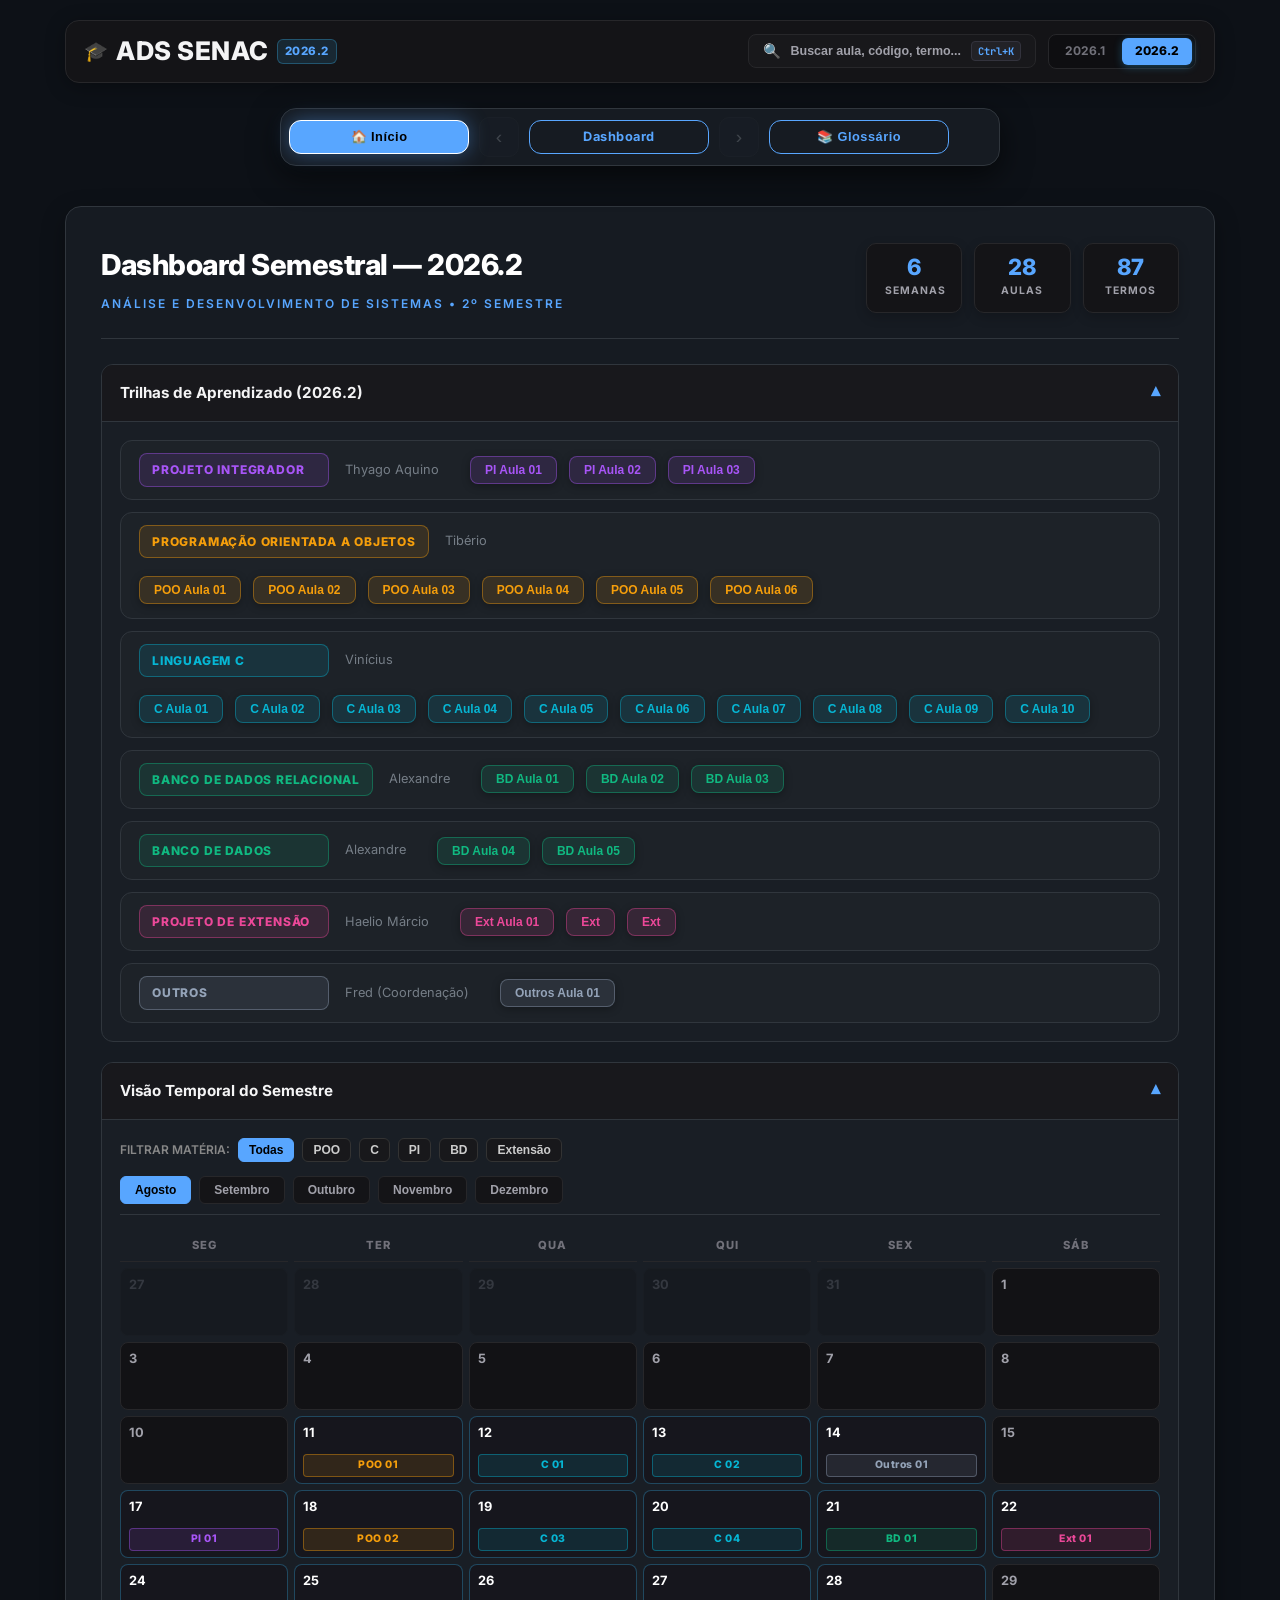
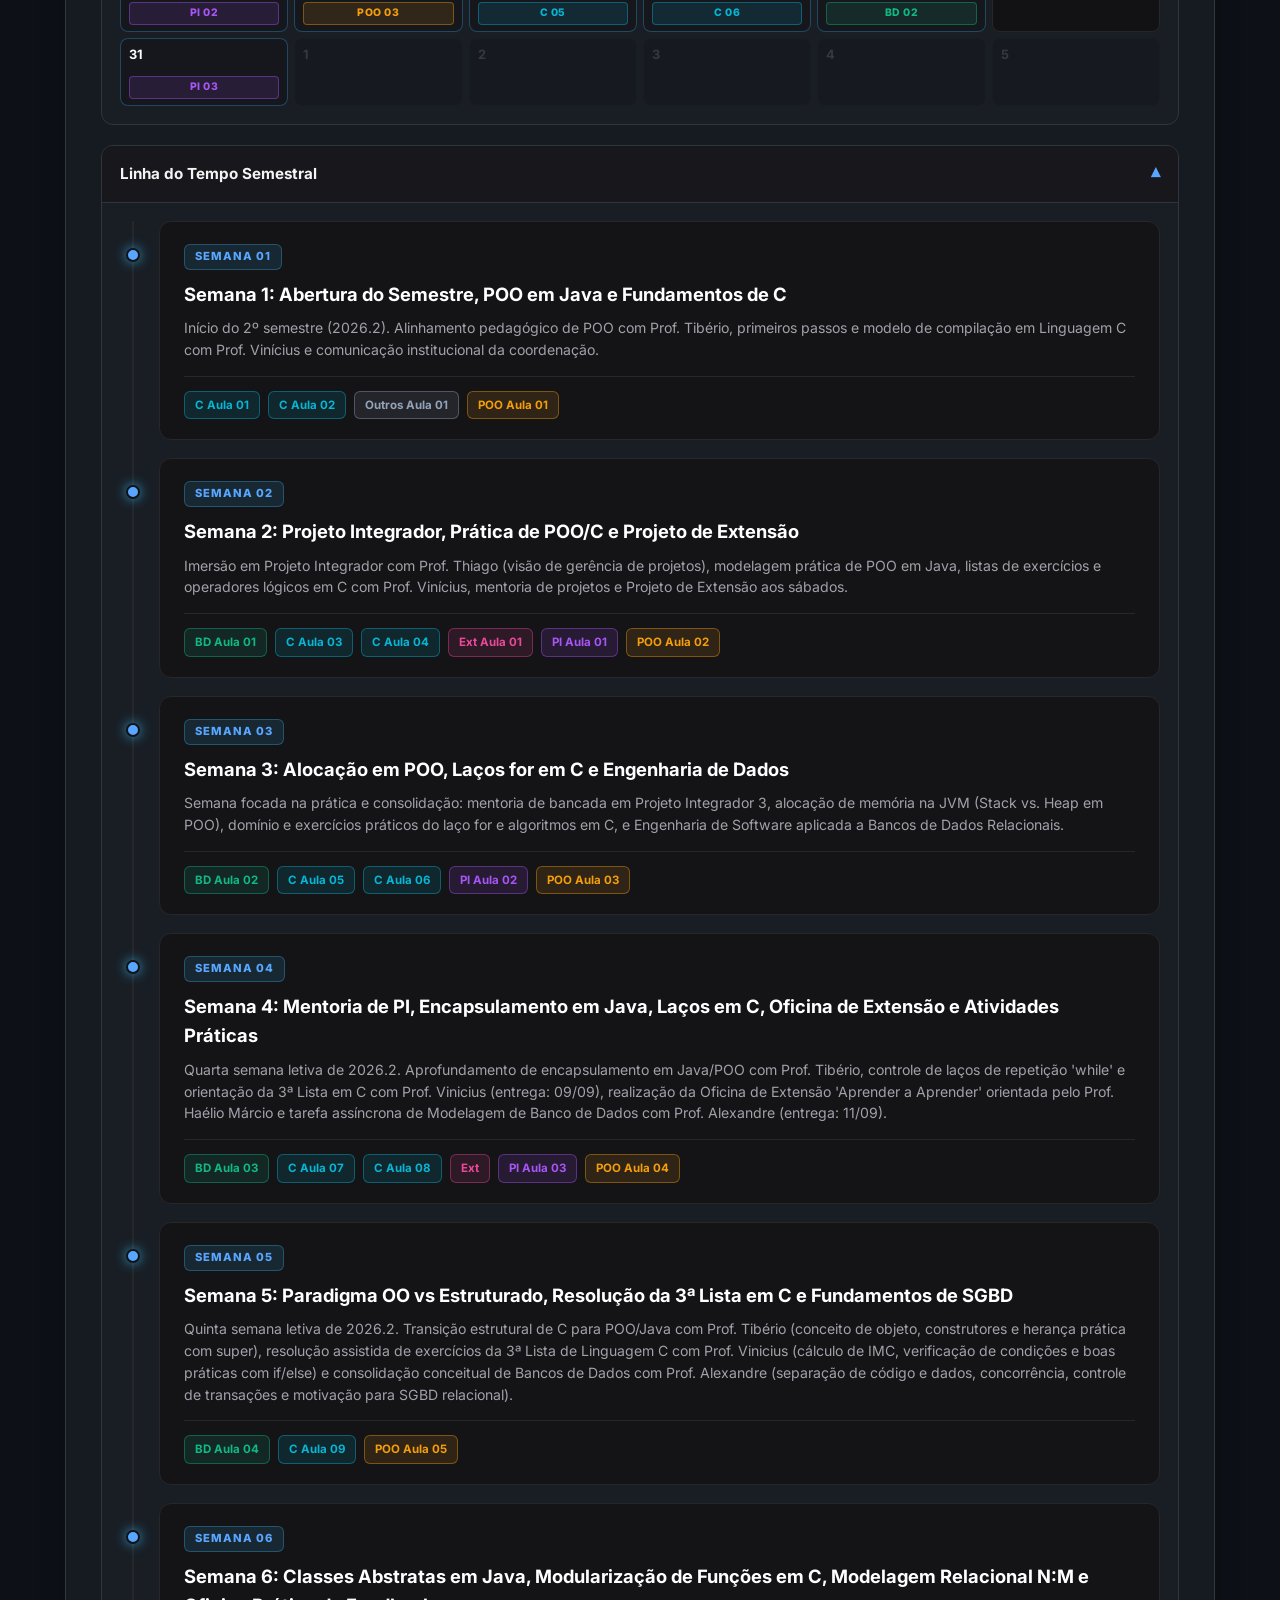
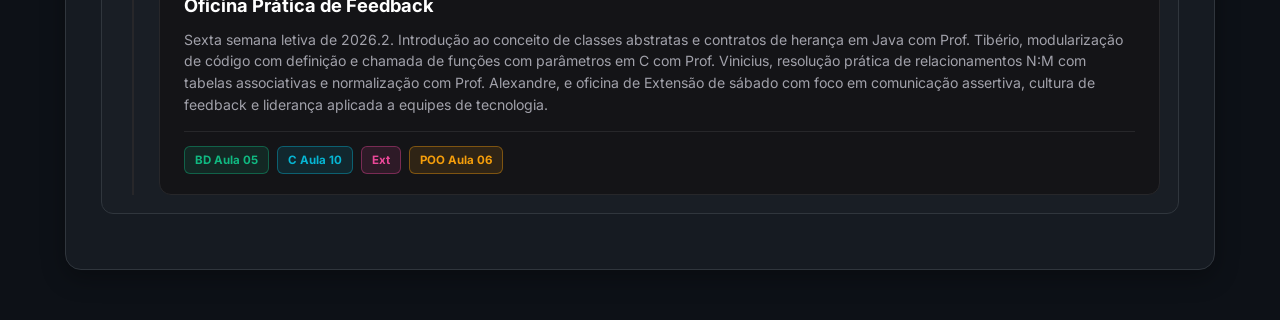
==== commit 4759510f: "feat(portal): integra Semanas 05 e 06 fidelizadas, motor gpu ads e transcricoes brutas" ====
--- a/portal/index.html
+++ b/portal/index.html
@@ -1313,13 +1313,13 @@
                             <div class="hero-subtitle">Análise e Desenvolvimento de Sistemas • 2º Semestre</div>
                         </div>
                         <div class="stats-cards-col">
-                            <div class="stat-card"><span class="stat-value">4</span><span class="stat-label">Semanas</span></div>
-                            <div class="stat-card"><span class="stat-value">21</span><span class="stat-label">Aulas</span></div>
+                            <div class="stat-card"><span class="stat-value">6</span><span class="stat-label">Semanas</span></div>
+                            <div class="stat-card"><span class="stat-value">28</span><span class="stat-label">Aulas</span></div>
                             <div class="stat-card"><span class="stat-value">87</span><span class="stat-label">Termos</span></div>
                         </div>
                     </div>
                     
-                    <details class='collapsible-section' open><summary>Trilhas de Aprendizado (2026.2)</summary><div class='collapsible-content'><div class='discipline-tracks'><div class='discipline-row'><span class='disc-badge' style='background:rgba(168, 85, 247, 0.12); color:#a855f7; border:1px solid rgba(168, 85, 247, 0.4);'>Projeto Integrador</span> <span style='font-size:0.8rem; margin-right:15px;'><span style='color:var(--text-dim); opacity:0.8;'>Thyago Aquino</span></span><div class='lesson-pills'><button class='lesson-pill' style='background:rgba(168, 85, 247, 0.12); color:#a855f7; border:1px solid rgba(168, 85, 247, 0.4);' onclick="showSection('W02-pi_01')">PI Aula 01</button><button class='lesson-pill' style='background:rgba(168, 85, 247, 0.12); color:#a855f7; border:1px solid rgba(168, 85, 247, 0.4);' onclick="showSection('W03-pi_02')">PI Aula 02</button><button class='lesson-pill' style='background:rgba(168, 85, 247, 0.12); color:#a855f7; border:1px solid rgba(168, 85, 247, 0.4);' onclick="showSection('W04-pi_03')">PI Aula 03</button></div></div><div class='discipline-row'><span class='disc-badge' style='background:rgba(245, 158, 11, 0.12); color:#f59e0b; border:1px solid rgba(245, 158, 11, 0.4);'>Programação Orientada a Objetos</span> <span style='font-size:0.8rem; margin-right:15px;'><span style='color:var(--text-dim); opacity:0.8;'>Tibério</span></span><div class='lesson-pills'><button class='lesson-pill' style='background:rgba(245, 158, 11, 0.12); color:#f59e0b; border:1px solid rgba(245, 158, 11, 0.4);' onclick="showSection('W01-poo_01')">POO Aula 01</button><button class='lesson-pill' style='background:rgba(245, 158, 11, 0.12); color:#f59e0b; border:1px solid rgba(245, 158, 11, 0.4);' onclick="showSection('W02-poo_02')">POO Aula 02</button><button class='lesson-pill' style='background:rgba(245, 158, 11, 0.12); color:#f59e0b; border:1px solid rgba(245, 158, 11, 0.4);' onclick="showSection('W03-poo_03')">POO Aula 03</button><button class='lesson-pill' style='background:rgba(245, 158, 11, 0.12); color:#f59e0b; border:1px solid rgba(245, 158, 11, 0.4);' onclick="showSection('W04-poo_04')">POO Aula 04</button></div></div><div class='discipline-row'><span class='disc-badge' style='background:rgba(6, 182, 212, 0.12); color:#06b6d4; border:1px solid rgba(6, 182, 212, 0.4);'>Linguagem C</span> <span style='font-size:0.8rem; margin-right:15px;'><span style='color:var(--text-dim); opacity:0.8;'>Vinícius</span></span><div class='lesson-pills'><button class='lesson-pill' style='background:rgba(6, 182, 212, 0.12); color:#06b6d4; border:1px solid rgba(6, 182, 212, 0.4);' onclick="showSection('W01-c_01')">C Aula 01</button><button class='lesson-pill' style='background:rgba(6, 182, 212, 0.12); color:#06b6d4; border:1px solid rgba(6, 182, 212, 0.4);' onclick="showSection('W01-c_02')">C Aula 02</button><button class='lesson-pill' style='background:rgba(6, 182, 212, 0.12); color:#06b6d4; border:1px solid rgba(6, 182, 212, 0.4);' onclick="showSection('W02-c_03')">C Aula 03</button><button class='lesson-pill' style='background:rgba(6, 182, 212, 0.12); color:#06b6d4; border:1px solid rgba(6, 182, 212, 0.4);' onclick="showSection('W02-c_04')">C Aula 04</button><button class='lesson-pill' style='background:rgba(6, 182, 212, 0.12); color:#06b6d4; border:1px solid rgba(6, 182, 212, 0.4);' onclick="showSection('W03-c_05')">C Aula 05</button><button class='lesson-pill' style='background:rgba(6, 182, 212, 0.12); color:#06b6d4; border:1px solid rgba(6, 182, 212, 0.4);' onclick="showSection('W03-c_06')">C Aula 06</button><button class='lesson-pill' style='background:rgba(6, 182, 212, 0.12); color:#06b6d4; border:1px solid rgba(6, 182, 212, 0.4);' onclick="showSection('W04-c_07')">C Aula 07</button><button class='lesson-pill' style='background:rgba(6, 182, 212, 0.12); color:#06b6d4; border:1px solid rgba(6, 182, 212, 0.4);' onclick="showSection('W04-c_08')">C Aula 08</button></div></div><div class='discipline-row'><span class='disc-badge' style='background:rgba(16, 185, 129, 0.12); color:#10b981; border:1px solid rgba(16, 185, 129, 0.4);'>Banco de Dados Relacional</span> <span style='font-size:0.8rem; margin-right:15px;'><span style='color:var(--text-dim); opacity:0.8;'>Alexandre</span></span><div class='lesson-pills'><button class='lesson-pill' style='background:rgba(16, 185, 129, 0.12); color:#10b981; border:1px solid rgba(16, 185, 129, 0.4);' onclick="showSection('W02-bd_01')">BD Aula 01</button><button class='lesson-pill' style='background:rgba(16, 185, 129, 0.12); color:#10b981; border:1px solid rgba(16, 185, 129, 0.4);' onclick="showSection('W03-bd_02')">BD Aula 02</button><button class='lesson-pill' style='background:rgba(16, 185, 129, 0.12); color:#10b981; border:1px solid rgba(16, 185, 129, 0.4);' onclick="showSection('W04-bd_03')">BD Aula 03</button></div></div><div class='discipline-row'><span class='disc-badge' style='background:rgba(236, 72, 153, 0.12); color:#ec4899; border:1px solid rgba(236, 72, 153, 0.4);'>Projeto de Extensão</span> <span style='font-size:0.8rem; margin-right:15px;'><span style='color:var(--text-dim); opacity:0.8;'>Haelio Márcio</span></span><div class='lesson-pills'><button class='lesson-pill' style='background:rgba(236, 72, 153, 0.12); color:#ec4899; border:1px solid rgba(236, 72, 153, 0.4);' onclick="showSection('W02-extensao_01')">Ext Aula 01</button><button class='lesson-pill' style='background:rgba(236, 72, 153, 0.12); color:#ec4899; border:1px solid rgba(236, 72, 153, 0.4);' onclick="showSection('W04-extensao_01')">Ext </button></div></div><div class='discipline-row'><span class='disc-badge' style='background:rgba(148, 163, 184, 0.12); color:#94a3b8; border:1px solid rgba(148, 163, 184, 0.4);'>Outros</span> <span style='font-size:0.8rem; margin-right:15px;'><span style='color:var(--text-dim); opacity:0.8;'>Fred (Coordenação)</span></span><div class='lesson-pills'><button class='lesson-pill' style='background:rgba(148, 163, 184, 0.12); color:#94a3b8; border:1px solid rgba(148, 163, 184, 0.4);' onclick="showSection('W01-outros_01')">Outros Aula 01</button></div></div></div></div></details>
+                    <details class='collapsible-section' open><summary>Trilhas de Aprendizado (2026.2)</summary><div class='collapsible-content'><div class='discipline-tracks'><div class='discipline-row'><span class='disc-badge' style='background:rgba(168, 85, 247, 0.12); color:#a855f7; border:1px solid rgba(168, 85, 247, 0.4);'>Projeto Integrador</span> <span style='font-size:0.8rem; margin-right:15px;'><span style='color:var(--text-dim); opacity:0.8;'>Thyago Aquino</span></span><div class='lesson-pills'><button class='lesson-pill' style='background:rgba(168, 85, 247, 0.12); color:#a855f7; border:1px solid rgba(168, 85, 247, 0.4);' onclick="showSection('W02-pi_01')">PI Aula 01</button><button class='lesson-pill' style='background:rgba(168, 85, 247, 0.12); color:#a855f7; border:1px solid rgba(168, 85, 247, 0.4);' onclick="showSection('W03-pi_02')">PI Aula 02</button><button class='lesson-pill' style='background:rgba(168, 85, 247, 0.12); color:#a855f7; border:1px solid rgba(168, 85, 247, 0.4);' onclick="showSection('W04-pi_03')">PI Aula 03</button></div></div><div class='discipline-row'><span class='disc-badge' style='background:rgba(245, 158, 11, 0.12); color:#f59e0b; border:1px solid rgba(245, 158, 11, 0.4);'>Programação Orientada a Objetos</span> <span style='font-size:0.8rem; margin-right:15px;'><span style='color:var(--text-dim); opacity:0.8;'>Tibério</span></span><div class='lesson-pills'><button class='lesson-pill' style='background:rgba(245, 158, 11, 0.12); color:#f59e0b; border:1px solid rgba(245, 158, 11, 0.4);' onclick="showSection('W01-poo_01')">POO Aula 01</button><button class='lesson-pill' style='background:rgba(245, 158, 11, 0.12); color:#f59e0b; border:1px solid rgba(245, 158, 11, 0.4);' onclick="showSection('W02-poo_02')">POO Aula 02</button><button class='lesson-pill' style='background:rgba(245, 158, 11, 0.12); color:#f59e0b; border:1px solid rgba(245, 158, 11, 0.4);' onclick="showSection('W03-poo_03')">POO Aula 03</button><button class='lesson-pill' style='background:rgba(245, 158, 11, 0.12); color:#f59e0b; border:1px solid rgba(245, 158, 11, 0.4);' onclick="showSection('W04-poo_04')">POO Aula 04</button><button class='lesson-pill' style='background:rgba(245, 158, 11, 0.12); color:#f59e0b; border:1px solid rgba(245, 158, 11, 0.4);' onclick="showSection('W05-poo_05')">POO Aula 05</button><button class='lesson-pill' style='background:rgba(245, 158, 11, 0.12); color:#f59e0b; border:1px solid rgba(245, 158, 11, 0.4);' onclick="showSection('W06-poo_06')">POO Aula 06</button></div></div><div class='discipline-row'><span class='disc-badge' style='background:rgba(6, 182, 212, 0.12); color:#06b6d4; border:1px solid rgba(6, 182, 212, 0.4);'>Linguagem C</span> <span style='font-size:0.8rem; margin-right:15px;'><span style='color:var(--text-dim); opacity:0.8;'>Vinícius</span></span><div class='lesson-pills'><button class='lesson-pill' style='background:rgba(6, 182, 212, 0.12); color:#06b6d4; border:1px solid rgba(6, 182, 212, 0.4);' onclick="showSection('W01-c_01')">C Aula 01</button><button class='lesson-pill' style='background:rgba(6, 182, 212, 0.12); color:#06b6d4; border:1px solid rgba(6, 182, 212, 0.4);' onclick="showSection('W01-c_02')">C Aula 02</button><button class='lesson-pill' style='background:rgba(6, 182, 212, 0.12); color:#06b6d4; border:1px solid rgba(6, 182, 212, 0.4);' onclick="showSection('W02-c_03')">C Aula 03</button><button class='lesson-pill' style='background:rgba(6, 182, 212, 0.12); color:#06b6d4; border:1px solid rgba(6, 182, 212, 0.4);' onclick="showSection('W02-c_04')">C Aula 04</button><button class='lesson-pill' style='background:rgba(6, 182, 212, 0.12); color:#06b6d4; border:1px solid rgba(6, 182, 212, 0.4);' onclick="showSection('W03-c_05')">C Aula 05</button><button class='lesson-pill' style='background:rgba(6, 182, 212, 0.12); color:#06b6d4; border:1px solid rgba(6, 182, 212, 0.4);' onclick="showSection('W03-c_06')">C Aula 06</button><button class='lesson-pill' style='background:rgba(6, 182, 212, 0.12); color:#06b6d4; border:1px solid rgba(6, 182, 212, 0.4);' onclick="showSection('W04-c_07')">C Aula 07</button><button class='lesson-pill' style='background:rgba(6, 182, 212, 0.12); color:#06b6d4; border:1px solid rgba(6, 182, 212, 0.4);' onclick="showSection('W04-c_08')">C Aula 08</button><button class='lesson-pill' style='background:rgba(6, 182, 212, 0.12); color:#06b6d4; border:1px solid rgba(6, 182, 212, 0.4);' onclick="showSection('W05-c_09')">C Aula 09</button><button class='lesson-pill' style='background:rgba(6, 182, 212, 0.12); color:#06b6d4; border:1px solid rgba(6, 182, 212, 0.4);' onclick="showSection('W06-c_10')">C Aula 10</button></div></div><div class='discipline-row'><span class='disc-badge' style='background:rgba(16, 185, 129, 0.12); color:#10b981; border:1px solid rgba(16, 185, 129, 0.4);'>Banco de Dados Relacional</span> <span style='font-size:0.8rem; margin-right:15px;'><span style='color:var(--text-dim); opacity:0.8;'>Alexandre</span></span><div class='lesson-pills'><button class='lesson-pill' style='background:rgba(16, 185, 129, 0.12); color:#10b981; border:1px solid rgba(16, 185, 129, 0.4);' onclick="showSection('W02-bd_01')">BD Aula 01</button><button class='lesson-pill' style='background:rgba(16, 185, 129, 0.12); color:#10b981; border:1px solid rgba(16, 185, 129, 0.4);' onclick="showSection('W03-bd_02')">BD Aula 02</button><button class='lesson-pill' style='background:rgba(16, 185, 129, 0.12); color:#10b981; border:1px solid rgba(16, 185, 129, 0.4);' onclick="showSection('W04-bd_03')">BD Aula 03</button></div></div><div class='discipline-row'><span class='disc-badge' style='background:rgba(16, 185, 129, 0.12); color:#10b981; border:1px solid rgba(16, 185, 129, 0.4);'>Banco de Dados</span> <span style='font-size:0.8rem; margin-right:15px;'><span style='color:var(--text-dim); opacity:0.8;'>Alexandre</span></span><div class='lesson-pills'><button class='lesson-pill' style='background:rgba(16, 185, 129, 0.12); color:#10b981; border:1px solid rgba(16, 185, 129, 0.4);' onclick="showSection('W05-bd_04')">BD Aula 04</button><button class='lesson-pill' style='background:rgba(16, 185, 129, 0.12); color:#10b981; border:1px solid rgba(16, 185, 129, 0.4);' onclick="showSection('W06-bd_05')">BD Aula 05</button></div></div><div class='discipline-row'><span class='disc-badge' style='background:rgba(236, 72, 153, 0.12); color:#ec4899; border:1px solid rgba(236, 72, 153, 0.4);'>Projeto de Extensão</span> <span style='font-size:0.8rem; margin-right:15px;'><span style='color:var(--text-dim); opacity:0.8;'>Haelio Márcio</span></span><div class='lesson-pills'><button class='lesson-pill' style='background:rgba(236, 72, 153, 0.12); color:#ec4899; border:1px solid rgba(236, 72, 153, 0.4);' onclick="showSection('W02-extensao_01')">Ext Aula 01</button><button class='lesson-pill' style='background:rgba(236, 72, 153, 0.12); color:#ec4899; border:1px solid rgba(236, 72, 153, 0.4);' onclick="showSection('W04-extensao_01')">Ext </button><button class='lesson-pill' style='background:rgba(236, 72, 153, 0.12); color:#ec4899; border:1px solid rgba(236, 72, 153, 0.4);' onclick="showSection('W06-extensao_02')">Ext </button></div></div><div class='discipline-row'><span class='disc-badge' style='background:rgba(148, 163, 184, 0.12); color:#94a3b8; border:1px solid rgba(148, 163, 184, 0.4);'>Outros</span> <span style='font-size:0.8rem; margin-right:15px;'><span style='color:var(--text-dim); opacity:0.8;'>Fred (Coordenação)</span></span><div class='lesson-pills'><button class='lesson-pill' style='background:rgba(148, 163, 184, 0.12); color:#94a3b8; border:1px solid rgba(148, 163, 184, 0.4);' onclick="showSection('W01-outros_01')">Outros Aula 01</button></div></div></div></div></details>
 
                     <details class="collapsible-section" open>
                         <summary>Visão Temporal do Semestre</summary>
@@ -1336,7 +1336,7 @@
                             </div>
                             <div class="month-selector"><button id="pill-m8" class="month-pill active" onclick="changeMonth('m8')">Agosto</button><button id="pill-m9" class="month-pill " onclick="changeMonth('m9')">Setembro</button><button id="pill-m10" class="month-pill " onclick="changeMonth('m10')">Outubro</button><button id="pill-m11" class="month-pill " onclick="changeMonth('m11')">Novembro</button><button id="pill-m12" class="month-pill " onclick="changeMonth('m12')">Dezembro</button></div>
                             <div class="calendar-wrapper">
-                                <div id="month-m8" class="calendar-view active" style="display: block;"><div class="calendar-grid"><div class="calendar-header-day">Seg</div><div class="calendar-header-day">Ter</div><div class="calendar-header-day">Qua</div><div class="calendar-header-day">Qui</div><div class="calendar-header-day">Sex</div><div class="calendar-header-day">Sáb</div><div class="calendar-day other-month"><span class="day-number">27</span></div><div class="calendar-day other-month"><span class="day-number">28</span></div><div class="calendar-day other-month"><span class="day-number">29</span></div><div class="calendar-day other-month"><span class="day-number">30</span></div><div class="calendar-day other-month"><span class="day-number">31</span></div><div class="calendar-day"><span class="day-number">1</span></div><div class="calendar-day"><span class="day-number">3</span></div><div class="calendar-day"><span class="day-number">4</span></div><div class="calendar-day"><span class="day-number">5</span></div><div class="calendar-day"><span class="day-number">6</span></div><div class="calendar-day"><span class="day-number">7</span></div><div class="calendar-day"><span class="day-number">8</span></div><div class="calendar-day"><span class="day-number">10</span></div><div class="calendar-day active-lesson" data-disc="POO" onclick="showSection('W01-poo_01')"><span class="day-number">11</span><span class='cal-tag' style='background:rgba(245, 158, 11, 0.12); color:#f59e0b; border:1px solid rgba(245, 158, 11, 0.4);'>POO 01</span></div><div class="calendar-day active-lesson" data-disc="C" onclick="showSection('W01-c_01')"><span class="day-number">12</span><span class='cal-tag' style='background:rgba(6, 182, 212, 0.12); color:#06b6d4; border:1px solid rgba(6, 182, 212, 0.4);'>C 01</span></div><div class="calendar-day active-lesson" data-disc="C" onclick="showSection('W01-c_02')"><span class="day-number">13</span><span class='cal-tag' style='background:rgba(6, 182, 212, 0.12); color:#06b6d4; border:1px solid rgba(6, 182, 212, 0.4);'>C 02</span></div><div class="calendar-day active-lesson" data-disc="Outros" onclick="showSection('W01-outros_01')"><span class="day-number">14</span><span class='cal-tag' style='background:rgba(148, 163, 184, 0.12); color:#94a3b8; border:1px solid rgba(148, 163, 184, 0.4);'>Outros 01</span></div><div class="calendar-day"><span class="day-number">15</span></div><div class="calendar-day active-lesson" data-disc="PI" onclick="showSection('W02-pi_01')"><span class="day-number">17</span><span class='cal-tag' style='background:rgba(168, 85, 247, 0.12); color:#a855f7; border:1px solid rgba(168, 85, 247, 0.4);'>PI 01</span></div><div class="calendar-day active-lesson" data-disc="POO" onclick="showSection('W02-poo_02')"><span class="day-number">18</span><span class='cal-tag' style='background:rgba(245, 158, 11, 0.12); color:#f59e0b; border:1px solid rgba(245, 158, 11, 0.4);'>POO 02</span></div><div class="calendar-day active-lesson" data-disc="C" onclick="showSection('W02-c_03')"><span class="day-number">19</span><span class='cal-tag' style='background:rgba(6, 182, 212, 0.12); color:#06b6d4; border:1px solid rgba(6, 182, 212, 0.4);'>C 03</span></div><div class="calendar-day active-lesson" data-disc="C" onclick="showSection('W02-c_04')"><span class="day-number">20</span><span class='cal-tag' style='background:rgba(6, 182, 212, 0.12); color:#06b6d4; border:1px solid rgba(6, 182, 212, 0.4);'>C 04</span></div><div class="calendar-day active-lesson" data-disc="BD" onclick="showSection('W02-bd_01')"><span class="day-number">21</span><span class='cal-tag' style='background:rgba(16, 185, 129, 0.12); color:#10b981; border:1px solid rgba(16, 185, 129, 0.4);'>BD 01</span></div><div class="calendar-day active-lesson" data-disc="Ext" onclick="showSection('W02-extensao_01')"><span class="day-number">22</span><span class='cal-tag' style='background:rgba(236, 72, 153, 0.12); color:#ec4899; border:1px solid rgba(236, 72, 153, 0.4);'>Ext 01</span></div><div class="calendar-day active-lesson" data-disc="PI" onclick="showSection('W03-pi_02')"><span class="day-number">24</span><span class='cal-tag' style='background:rgba(168, 85, 247, 0.12); color:#a855f7; border:1px solid rgba(168, 85, 247, 0.4);'>PI 02</span></div><div class="calendar-day active-lesson" data-disc="POO" onclick="showSection('W03-poo_03')"><span class="day-number">25</span><span class='cal-tag' style='background:rgba(245, 158, 11, 0.12); color:#f59e0b; border:1px solid rgba(245, 158, 11, 0.4);'>POO 03</span></div><div class="calendar-day active-lesson" data-disc="C" onclick="showSection('W03-c_05')"><span class="day-number">26</span><span class='cal-tag' style='background:rgba(6, 182, 212, 0.12); color:#06b6d4; border:1px solid rgba(6, 182, 212, 0.4);'>C 05</span></div><div class="calendar-day active-lesson" data-disc="C" onclick="showSection('W03-c_06')"><span class="day-number">27</span><span class='cal-tag' style='background:rgba(6, 182, 212, 0.12); color:#06b6d4; border:1px solid rgba(6, 182, 212, 0.4);'>C 06</span></div><div class="calendar-day active-lesson" data-disc="BD" onclick="showSection('W03-bd_02')"><span class="day-number">28</span><span class='cal-tag' style='background:rgba(16, 185, 129, 0.12); color:#10b981; border:1px solid rgba(16, 185, 129, 0.4);'>BD 02</span></div><div class="calendar-day"><span class="day-number">29</span></div><div class="calendar-day active-lesson" data-disc="PI" onclick="showSection('W04-pi_03')"><span class="day-number">31</span><span class='cal-tag' style='background:rgba(168, 85, 247, 0.12); color:#a855f7; border:1px solid rgba(168, 85, 247, 0.4);'>PI 03</span></div><div class="calendar-day other-month"><span class="day-number">1</span></div><div class="calendar-day other-month"><span class="day-number">2</span></div><div class="calendar-day other-month"><span class="day-number">3</span></div><div class="calendar-day other-month"><span class="day-number">4</span></div><div class="calendar-day other-month"><span class="day-number">5</span></div></div></div><div id="month-m9" class="calendar-view " style="display: none;"><div class="calendar-grid"><div class="calendar-header-day">Seg</div><div class="calendar-header-day">Ter</div><div class="calendar-header-day">Qua</div><div class="calendar-header-day">Qui</div><div class="calendar-header-day">Sex</div><div class="calendar-header-day">Sáb</div><div class="calendar-day other-month"><span class="day-number">31</span></div><div class="calendar-day active-lesson" data-disc="POO" onclick="showSection('W04-poo_04')"><span class="day-number">1</span><span class='cal-tag' style='background:rgba(245, 158, 11, 0.12); color:#f59e0b; border:1px solid rgba(245, 158, 11, 0.4);'>POO 04</span></div><div class="calendar-day active-lesson" data-disc="C" onclick="showSection('W04-c_07')"><span class="day-number">2</span><span class='cal-tag' style='background:rgba(6, 182, 212, 0.12); color:#06b6d4; border:1px solid rgba(6, 182, 212, 0.4);'>C 07</span></div><div class="calendar-day active-lesson" data-disc="Ext" onclick="showSection('W04-extensao_01')"><span class="day-number">3</span><span class='cal-tag' style='background:rgba(236, 72, 153, 0.12); color:#ec4899; border:1px solid rgba(236, 72, 153, 0.4);'>Ext </span></div><div class="calendar-day active-lesson" data-disc="BD" onclick="showSection('W04-bd_03')"><span class="day-number">4</span><span class='cal-tag' style='background:rgba(16, 185, 129, 0.12); color:#10b981; border:1px solid rgba(16, 185, 129, 0.4);'>BD 03</span></div><div class="calendar-day"><span class="day-number">5</span></div><div class="calendar-day"><span class="day-number">7</span></div><div class="calendar-day"><span class="day-number">8</span></div><div class="calendar-day"><span class="day-number">9</span></div><div class="calendar-day"><span class="day-number">10</span></div><div class="calendar-day"><span class="day-number">11</span></div><div class="calendar-day"><span class="day-number">12</span></div><div class="calendar-day"><span class="day-number">14</span></div><div class="calendar-day"><span class="day-number">15</span></div><div class="calendar-day"><span class="day-number">16</span></div><div class="calendar-day"><span class="day-number">17</span></div><div class="calendar-day"><span class="day-number">18</span></div><div class="calendar-day"><span class="day-number">19</span></div><div class="calendar-day"><span class="day-number">21</span></div><div class="calendar-day"><span class="day-number">22</span></div><div class="calendar-day"><span class="day-number">23</span></div><div class="calendar-day"><span class="day-number">24</span></div><div class="calendar-day"><span class="day-number">25</span></div><div class="calendar-day"><span class="day-number">26</span></div><div class="calendar-day"><span class="day-number">28</span></div><div class="calendar-day"><span class="day-number">29</span></div><div class="calendar-day"><span class="day-number">30</span></div><div class="calendar-day other-month"><span class="day-number">1</span></div><div class="calendar-day other-month"><span class="day-number">2</span></div><div class="calendar-day other-month"><span class="day-number">3</span></div></div></div><div id="month-m10" class="calendar-view " style="display: none;"><div class="calendar-grid"><div class="calendar-header-day">Seg</div><div class="calendar-header-day">Ter</div><div class="calendar-header-day">Qua</div><div class="calendar-header-day">Qui</div><div class="calendar-header-day">Sex</div><div class="calendar-header-day">Sáb</div><div class="calendar-day other-month"><span class="day-number">28</span></div><div class="calendar-day other-month"><span class="day-number">29</span></div><div class="calendar-day other-month"><span class="day-number">30</span></div><div class="calendar-day"><span class="day-number">1</span></div><div class="calendar-day"><span class="day-number">2</span></div><div class="calendar-day"><span class="day-number">3</span></div><div class="calendar-day"><span class="day-number">5</span></div><div class="calendar-day"><span class="day-number">6</span></div><div class="calendar-day"><span class="day-number">7</span></div><div class="calendar-day"><span class="day-number">8</span></div><div class="calendar-day"><span class="day-number">9</span></div><div class="calendar-day"><span class="day-number">10</span></div><div class="calendar-day"><span class="day-number">12</span></div><div class="calendar-day"><span class="day-number">13</span></div><div class="calendar-day"><span class="day-number">14</span></div><div class="calendar-day"><span class="day-number">15</span></div><div class="calendar-day"><span class="day-number">16</span></div><div class="calendar-day"><span class="day-number">17</span></div><div class="calendar-day"><span class="day-number">19</span></div><div class="calendar-day"><span class="day-number">20</span></div><div class="calendar-day"><span class="day-number">21</span></div><div class="calendar-day"><span class="day-number">22</span></div><div class="calendar-day"><span class="day-number">23</span></div><div class="calendar-day"><span class="day-number">24</span></div><div class="calendar-day"><span class="day-number">26</span></div><div class="calendar-day"><span class="day-number">27</span></div><div class="calendar-day"><span class="day-number">28</span></div><div class="calendar-day"><span class="day-number">29</span></div><div class="calendar-day"><span class="day-number">30</span></div><div class="calendar-day"><span class="day-number">31</span></div></div></div><div id="month-m11" class="calendar-view " style="display: none;"><div class="calendar-grid"><div class="calendar-header-day">Seg</div><div class="calendar-header-day">Ter</div><div class="calendar-header-day">Qua</div><div class="calendar-header-day">Qui</div><div class="calendar-header-day">Sex</div><div class="calendar-header-day">Sáb</div><div class="calendar-day other-month"><span class="day-number">26</span></div><div class="calendar-day other-month"><span class="day-number">27</span></div><div class="calendar-day other-month"><span class="day-number">28</span></div><div class="calendar-day other-month"><span class="day-number">29</span></div><div class="calendar-day other-month"><span class="day-number">30</span></div><div class="calendar-day other-month"><span class="day-number">31</span></div><div class="calendar-day"><span class="day-number">2</span></div><div class="calendar-day"><span class="day-number">3</span></div><div class="calendar-day"><span class="day-number">4</span></div><div class="calendar-day"><span class="day-number">5</span></div><div class="calendar-day"><span class="day-number">6</span></div><div class="calendar-day"><span class="day-number">7</span></div><div class="calendar-day"><span class="day-number">9</span></div><div class="calendar-day"><span class="day-number">10</span></div><div class="calendar-day"><span class="day-number">11</span></div><div class="calendar-day"><span class="day-number">12</span></div><div class="calendar-day"><span class="day-number">13</span></div><div class="calendar-day"><span class="day-number">14</span></div><div class="calendar-day"><span class="day-number">16</span></div><div class="calendar-day"><span class="day-number">17</span></div><div class="calendar-day"><span class="day-number">18</span></div><div class="calendar-day"><span class="day-number">19</span></div><div class="calendar-day"><span class="day-number">20</span></div><div class="calendar-day"><span class="day-number">21</span></div><div class="calendar-day"><span class="day-number">23</span></div><div class="calendar-day"><span class="day-number">24</span></div><div class="calendar-day"><span class="day-number">25</span></div><div class="calendar-day"><span class="day-number">26</span></div><div class="calendar-day"><span class="day-number">27</span></div><div class="calendar-day"><span class="day-number">28</span></div><div class="calendar-day"><span class="day-number">30</span></div><div class="calendar-day other-month"><span class="day-number">1</span></div><div class="calendar-day other-month"><span class="day-number">2</span></div><div class="calendar-day other-month"><span class="day-number">3</span></div><div class="calendar-day other-month"><span class="day-number">4</span></div><div class="calendar-day other-month"><span class="day-number">5</span></div></div></div><div id="month-m12" class="calendar-view " style="display: none;"><div class="calendar-grid"><div class="calendar-header-day">Seg</div><div class="calendar-header-day">Ter</div><div class="calendar-header-day">Qua</div><div class="calendar-header-day">Qui</div><div class="calendar-header-day">Sex</div><div class="calendar-header-day">Sáb</div><div class="calendar-day other-month"><span class="day-number">30</span></div><div class="calendar-day"><span class="day-number">1</span></div><div class="calendar-day"><span class="day-number">2</span></div><div class="calendar-day"><span class="day-number">3</span></div><div class="calendar-day"><span class="day-number">4</span></div><div class="calendar-day"><span class="day-number">5</span></div><div class="calendar-day"><span class="day-number">7</span></div><div class="calendar-day"><span class="day-number">8</span></div><div class="calendar-day"><span class="day-number">9</span></div><div class="calendar-day"><span class="day-number">10</span></div><div class="calendar-day"><span class="day-number">11</span></div><div class="calendar-day"><span class="day-number">12</span></div><div class="calendar-day"><span class="day-number">14</span></div><div class="calendar-day"><span class="day-number">15</span></div><div class="calendar-day"><span class="day-number">16</span></div><div class="calendar-day"><span class="day-number">17</span></div><div class="calendar-day"><span class="day-number">18</span></div><div class="calendar-day"><span class="day-number">19</span></div><div class="calendar-day"><span class="day-number">21</span></div><div class="calendar-day"><span class="day-number">22</span></div><div class="calendar-day"><span class="day-number">23</span></div><div class="calendar-day"><span class="day-number">24</span></div><div class="calendar-day"><span class="day-number">25</span></div><div class="calendar-day"><span class="day-number">26</span></div><div class="calendar-day"><span class="day-number">28</span></div><div class="calendar-day"><span class="day-number">29</span></div><div class="calendar-day"><span class="day-number">30</span></div><div class="calendar-day"><span class="day-number">31</span></div><div class="calendar-day other-month"><span class="day-number">1</span></div><div class="calendar-day other-month"><span class="day-number">2</span></div></div></div>
+                                <div id="month-m8" class="calendar-view active" style="display: block;"><div class="calendar-grid"><div class="calendar-header-day">Seg</div><div class="calendar-header-day">Ter</div><div class="calendar-header-day">Qua</div><div class="calendar-header-day">Qui</div><div class="calendar-header-day">Sex</div><div class="calendar-header-day">Sáb</div><div class="calendar-day other-month"><span class="day-number">27</span></div><div class="calendar-day other-month"><span class="day-number">28</span></div><div class="calendar-day other-month"><span class="day-number">29</span></div><div class="calendar-day other-month"><span class="day-number">30</span></div><div class="calendar-day other-month"><span class="day-number">31</span></div><div class="calendar-day"><span class="day-number">1</span></div><div class="calendar-day"><span class="day-number">3</span></div><div class="calendar-day"><span class="day-number">4</span></div><div class="calendar-day"><span class="day-number">5</span></div><div class="calendar-day"><span class="day-number">6</span></div><div class="calendar-day"><span class="day-number">7</span></div><div class="calendar-day"><span class="day-number">8</span></div><div class="calendar-day"><span class="day-number">10</span></div><div class="calendar-day active-lesson" data-disc="POO" onclick="showSection('W01-poo_01')"><span class="day-number">11</span><span class='cal-tag' style='background:rgba(245, 158, 11, 0.12); color:#f59e0b; border:1px solid rgba(245, 158, 11, 0.4);'>POO 01</span></div><div class="calendar-day active-lesson" data-disc="C" onclick="showSection('W01-c_01')"><span class="day-number">12</span><span class='cal-tag' style='background:rgba(6, 182, 212, 0.12); color:#06b6d4; border:1px solid rgba(6, 182, 212, 0.4);'>C 01</span></div><div class="calendar-day active-lesson" data-disc="C" onclick="showSection('W01-c_02')"><span class="day-number">13</span><span class='cal-tag' style='background:rgba(6, 182, 212, 0.12); color:#06b6d4; border:1px solid rgba(6, 182, 212, 0.4);'>C 02</span></div><div class="calendar-day active-lesson" data-disc="Outros" onclick="showSection('W01-outros_01')"><span class="day-number">14</span><span class='cal-tag' style='background:rgba(148, 163, 184, 0.12); color:#94a3b8; border:1px solid rgba(148, 163, 184, 0.4);'>Outros 01</span></div><div class="calendar-day"><span class="day-number">15</span></div><div class="calendar-day active-lesson" data-disc="PI" onclick="showSection('W02-pi_01')"><span class="day-number">17</span><span class='cal-tag' style='background:rgba(168, 85, 247, 0.12); color:#a855f7; border:1px solid rgba(168, 85, 247, 0.4);'>PI 01</span></div><div class="calendar-day active-lesson" data-disc="POO" onclick="showSection('W02-poo_02')"><span class="day-number">18</span><span class='cal-tag' style='background:rgba(245, 158, 11, 0.12); color:#f59e0b; border:1px solid rgba(245, 158, 11, 0.4);'>POO 02</span></div><div class="calendar-day active-lesson" data-disc="C" onclick="showSection('W02-c_03')"><span class="day-number">19</span><span class='cal-tag' style='background:rgba(6, 182, 212, 0.12); color:#06b6d4; border:1px solid rgba(6, 182, 212, 0.4);'>C 03</span></div><div class="calendar-day active-lesson" data-disc="C" onclick="showSection('W02-c_04')"><span class="day-number">20</span><span class='cal-tag' style='background:rgba(6, 182, 212, 0.12); color:#06b6d4; border:1px solid rgba(6, 182, 212, 0.4);'>C 04</span></div><div class="calendar-day active-lesson" data-disc="BD" onclick="showSection('W02-bd_01')"><span class="day-number">21</span><span class='cal-tag' style='background:rgba(16, 185, 129, 0.12); color:#10b981; border:1px solid rgba(16, 185, 129, 0.4);'>BD 01</span></div><div class="calendar-day active-lesson" data-disc="Ext" onclick="showSection('W02-extensao_01')"><span class="day-number">22</span><span class='cal-tag' style='background:rgba(236, 72, 153, 0.12); color:#ec4899; border:1px solid rgba(236, 72, 153, 0.4);'>Ext 01</span></div><div class="calendar-day active-lesson" data-disc="PI" onclick="showSection('W03-pi_02')"><span class="day-number">24</span><span class='cal-tag' style='background:rgba(168, 85, 247, 0.12); color:#a855f7; border:1px solid rgba(168, 85, 247, 0.4);'>PI 02</span></div><div class="calendar-day active-lesson" data-disc="POO" onclick="showSection('W03-poo_03')"><span class="day-number">25</span><span class='cal-tag' style='background:rgba(245, 158, 11, 0.12); color:#f59e0b; border:1px solid rgba(245, 158, 11, 0.4);'>POO 03</span></div><div class="calendar-day active-lesson" data-disc="C" onclick="showSection('W03-c_05')"><span class="day-number">26</span><span class='cal-tag' style='background:rgba(6, 182, 212, 0.12); color:#06b6d4; border:1px solid rgba(6, 182, 212, 0.4);'>C 05</span></div><div class="calendar-day active-lesson" data-disc="C" onclick="showSection('W03-c_06')"><span class="day-number">27</span><span class='cal-tag' style='background:rgba(6, 182, 212, 0.12); color:#06b6d4; border:1px solid rgba(6, 182, 212, 0.4);'>C 06</span></div><div class="calendar-day active-lesson" data-disc="BD" onclick="showSection('W03-bd_02')"><span class="day-number">28</span><span class='cal-tag' style='background:rgba(16, 185, 129, 0.12); color:#10b981; border:1px solid rgba(16, 185, 129, 0.4);'>BD 02</span></div><div class="calendar-day"><span class="day-number">29</span></div><div class="calendar-day active-lesson" data-disc="PI" onclick="showSection('W04-pi_03')"><span class="day-number">31</span><span class='cal-tag' style='background:rgba(168, 85, 247, 0.12); color:#a855f7; border:1px solid rgba(168, 85, 247, 0.4);'>PI 03</span></div><div class="calendar-day other-month"><span class="day-number">1</span></div><div class="calendar-day other-month"><span class="day-number">2</span></div><div class="calendar-day other-month"><span class="day-number">3</span></div><div class="calendar-day other-month"><span class="day-number">4</span></div><div class="calendar-day other-month"><span class="day-number">5</span></div></div></div><div id="month-m9" class="calendar-view " style="display: none;"><div class="calendar-grid"><div class="calendar-header-day">Seg</div><div class="calendar-header-day">Ter</div><div class="calendar-header-day">Qua</div><div class="calendar-header-day">Qui</div><div class="calendar-header-day">Sex</div><div class="calendar-header-day">Sáb</div><div class="calendar-day other-month"><span class="day-number">31</span></div><div class="calendar-day active-lesson" data-disc="POO" onclick="showSection('W04-poo_04')"><span class="day-number">1</span><span class='cal-tag' style='background:rgba(245, 158, 11, 0.12); color:#f59e0b; border:1px solid rgba(245, 158, 11, 0.4);'>POO 04</span></div><div class="calendar-day active-lesson" data-disc="C" onclick="showSection('W04-c_07')"><span class="day-number">2</span><span class='cal-tag' style='background:rgba(6, 182, 212, 0.12); color:#06b6d4; border:1px solid rgba(6, 182, 212, 0.4);'>C 07</span></div><div class="calendar-day active-lesson" data-disc="Ext" onclick="showSection('W04-extensao_01')"><span class="day-number">3</span><span class='cal-tag' style='background:rgba(236, 72, 153, 0.12); color:#ec4899; border:1px solid rgba(236, 72, 153, 0.4);'>Ext </span></div><div class="calendar-day active-lesson" data-disc="BD" onclick="showSection('W04-bd_03')"><span class="day-number">4</span><span class='cal-tag' style='background:rgba(16, 185, 129, 0.12); color:#10b981; border:1px solid rgba(16, 185, 129, 0.4);'>BD 03</span></div><div class="calendar-day"><span class="day-number">5</span></div><div class="calendar-day"><span class="day-number">7</span></div><div class="calendar-day active-lesson" data-disc="POO" onclick="showSection('W05-poo_05')"><span class="day-number">8</span><span class='cal-tag' style='background:rgba(245, 158, 11, 0.12); color:#f59e0b; border:1px solid rgba(245, 158, 11, 0.4);'>POO 05</span></div><div class="calendar-day active-lesson" data-disc="C" onclick="showSection('W05-c_09')"><span class="day-number">9</span><span class='cal-tag' style='background:rgba(6, 182, 212, 0.12); color:#06b6d4; border:1px solid rgba(6, 182, 212, 0.4);'>C 09</span></div><div class="calendar-day"><span class="day-number">10</span></div><div class="calendar-day active-lesson" data-disc="BD" onclick="showSection('W05-bd_04')"><span class="day-number">11</span><span class='cal-tag' style='background:rgba(16, 185, 129, 0.12); color:#10b981; border:1px solid rgba(16, 185, 129, 0.4);'>BD 04</span></div><div class="calendar-day"><span class="day-number">12</span></div><div class="calendar-day"><span class="day-number">14</span></div><div class="calendar-day active-lesson" data-disc="POO" onclick="showSection('W06-poo_06')"><span class="day-number">15</span><span class='cal-tag' style='background:rgba(245, 158, 11, 0.12); color:#f59e0b; border:1px solid rgba(245, 158, 11, 0.4);'>POO 06</span></div><div class="calendar-day active-lesson" data-disc="C" onclick="showSection('W06-c_10')"><span class="day-number">16</span><span class='cal-tag' style='background:rgba(6, 182, 212, 0.12); color:#06b6d4; border:1px solid rgba(6, 182, 212, 0.4);'>C 10</span></div><div class="calendar-day active-lesson" data-disc="BD" onclick="showSection('W06-bd_05')"><span class="day-number">17</span><span class='cal-tag' style='background:rgba(16, 185, 129, 0.12); color:#10b981; border:1px solid rgba(16, 185, 129, 0.4);'>BD 05</span></div><div class="calendar-day"><span class="day-number">18</span></div><div class="calendar-day active-lesson" data-disc="Ext" onclick="showSection('W06-extensao_02')"><span class="day-number">19</span><span class='cal-tag' style='background:rgba(236, 72, 153, 0.12); color:#ec4899; border:1px solid rgba(236, 72, 153, 0.4);'>Ext </span></div><div class="calendar-day"><span class="day-number">21</span></div><div class="calendar-day"><span class="day-number">22</span></div><div class="calendar-day"><span class="day-number">23</span></div><div class="calendar-day"><span class="day-number">24</span></div><div class="calendar-day"><span class="day-number">25</span></div><div class="calendar-day"><span class="day-number">26</span></div><div class="calendar-day"><span class="day-number">28</span></div><div class="calendar-day"><span class="day-number">29</span></div><div class="calendar-day"><span class="day-number">30</span></div><div class="calendar-day other-month"><span class="day-number">1</span></div><div class="calendar-day other-month"><span class="day-number">2</span></div><div class="calendar-day other-month"><span class="day-number">3</span></div></div></div><div id="month-m10" class="calendar-view " style="display: none;"><div class="calendar-grid"><div class="calendar-header-day">Seg</div><div class="calendar-header-day">Ter</div><div class="calendar-header-day">Qua</div><div class="calendar-header-day">Qui</div><div class="calendar-header-day">Sex</div><div class="calendar-header-day">Sáb</div><div class="calendar-day other-month"><span class="day-number">28</span></div><div class="calendar-day other-month"><span class="day-number">29</span></div><div class="calendar-day other-month"><span class="day-number">30</span></div><div class="calendar-day"><span class="day-number">1</span></div><div class="calendar-day"><span class="day-number">2</span></div><div class="calendar-day"><span class="day-number">3</span></div><div class="calendar-day"><span class="day-number">5</span></div><div class="calendar-day"><span class="day-number">6</span></div><div class="calendar-day"><span class="day-number">7</span></div><div class="calendar-day"><span class="day-number">8</span></div><div class="calendar-day"><span class="day-number">9</span></div><div class="calendar-day"><span class="day-number">10</span></div><div class="calendar-day"><span class="day-number">12</span></div><div class="calendar-day"><span class="day-number">13</span></div><div class="calendar-day"><span class="day-number">14</span></div><div class="calendar-day"><span class="day-number">15</span></div><div class="calendar-day"><span class="day-number">16</span></div><div class="calendar-day"><span class="day-number">17</span></div><div class="calendar-day"><span class="day-number">19</span></div><div class="calendar-day"><span class="day-number">20</span></div><div class="calendar-day"><span class="day-number">21</span></div><div class="calendar-day"><span class="day-number">22</span></div><div class="calendar-day"><span class="day-number">23</span></div><div class="calendar-day"><span class="day-number">24</span></div><div class="calendar-day"><span class="day-number">26</span></div><div class="calendar-day"><span class="day-number">27</span></div><div class="calendar-day"><span class="day-number">28</span></div><div class="calendar-day"><span class="day-number">29</span></div><div class="calendar-day"><span class="day-number">30</span></div><div class="calendar-day"><span class="day-number">31</span></div></div></div><div id="month-m11" class="calendar-view " style="display: none;"><div class="calendar-grid"><div class="calendar-header-day">Seg</div><div class="calendar-header-day">Ter</div><div class="calendar-header-day">Qua</div><div class="calendar-header-day">Qui</div><div class="calendar-header-day">Sex</div><div class="calendar-header-day">Sáb</div><div class="calendar-day other-month"><span class="day-number">26</span></div><div class="calendar-day other-month"><span class="day-number">27</span></div><div class="calendar-day other-month"><span class="day-number">28</span></div><div class="calendar-day other-month"><span class="day-number">29</span></div><div class="calendar-day other-month"><span class="day-number">30</span></div><div class="calendar-day other-month"><span class="day-number">31</span></div><div class="calendar-day"><span class="day-number">2</span></div><div class="calendar-day"><span class="day-number">3</span></div><div class="calendar-day"><span class="day-number">4</span></div><div class="calendar-day"><span class="day-number">5</span></div><div class="calendar-day"><span class="day-number">6</span></div><div class="calendar-day"><span class="day-number">7</span></div><div class="calendar-day"><span class="day-number">9</span></div><div class="calendar-day"><span class="day-number">10</span></div><div class="calendar-day"><span class="day-number">11</span></div><div class="calendar-day"><span class="day-number">12</span></div><div class="calendar-day"><span class="day-number">13</span></div><div class="calendar-day"><span class="day-number">14</span></div><div class="calendar-day"><span class="day-number">16</span></div><div class="calendar-day"><span class="day-number">17</span></div><div class="calendar-day"><span class="day-number">18</span></div><div class="calendar-day"><span class="day-number">19</span></div><div class="calendar-day"><span class="day-number">20</span></div><div class="calendar-day"><span class="day-number">21</span></div><div class="calendar-day"><span class="day-number">23</span></div><div class="calendar-day"><span class="day-number">24</span></div><div class="calendar-day"><span class="day-number">25</span></div><div class="calendar-day"><span class="day-number">26</span></div><div class="calendar-day"><span class="day-number">27</span></div><div class="calendar-day"><span class="day-number">28</span></div><div class="calendar-day"><span class="day-number">30</span></div><div class="calendar-day other-month"><span class="day-number">1</span></div><div class="calendar-day other-month"><span class="day-number">2</span></div><div class="calendar-day other-month"><span class="day-number">3</span></div><div class="calendar-day other-month"><span class="day-number">4</span></div><div class="calendar-day other-month"><span class="day-number">5</span></div></div></div><div id="month-m12" class="calendar-view " style="display: none;"><div class="calendar-grid"><div class="calendar-header-day">Seg</div><div class="calendar-header-day">Ter</div><div class="calendar-header-day">Qua</div><div class="calendar-header-day">Qui</div><div class="calendar-header-day">Sex</div><div class="calendar-header-day">Sáb</div><div class="calendar-day other-month"><span class="day-number">30</span></div><div class="calendar-day"><span class="day-number">1</span></div><div class="calendar-day"><span class="day-number">2</span></div><div class="calendar-day"><span class="day-number">3</span></div><div class="calendar-day"><span class="day-number">4</span></div><div class="calendar-day"><span class="day-number">5</span></div><div class="calendar-day"><span class="day-number">7</span></div><div class="calendar-day"><span class="day-number">8</span></div><div class="calendar-day"><span class="day-number">9</span></div><div class="calendar-day"><span class="day-number">10</span></div><div class="calendar-day"><span class="day-number">11</span></div><div class="calendar-day"><span class="day-number">12</span></div><div class="calendar-day"><span class="day-number">14</span></div><div class="calendar-day"><span class="day-number">15</span></div><div class="calendar-day"><span class="day-number">16</span></div><div class="calendar-day"><span class="day-number">17</span></div><div class="calendar-day"><span class="day-number">18</span></div><div class="calendar-day"><span class="day-number">19</span></div><div class="calendar-day"><span class="day-number">21</span></div><div class="calendar-day"><span class="day-number">22</span></div><div class="calendar-day"><span class="day-number">23</span></div><div class="calendar-day"><span class="day-number">24</span></div><div class="calendar-day"><span class="day-number">25</span></div><div class="calendar-day"><span class="day-number">26</span></div><div class="calendar-day"><span class="day-number">28</span></div><div class="calendar-day"><span class="day-number">29</span></div><div class="calendar-day"><span class="day-number">30</span></div><div class="calendar-day"><span class="day-number">31</span></div><div class="calendar-day other-month"><span class="day-number">1</span></div><div class="calendar-day other-month"><span class="day-number">2</span></div></div></div>
                             </div>
                         </div>
                     </details>
@@ -1373,6 +1373,20 @@
             <h4 class='timeline-title'>Semana 4: Mentoria de PI, Encapsulamento em Java, Laços em C, Oficina de Extensão e Atividades Práticas</h4>
             <p class='timeline-text'>Quarta semana letiva de 2026.2. Aprofundamento de encapsulamento em Java/POO com Prof. Tibério, controle de laços de repetição 'while' e orientação da 3ª Lista em C com Prof. Vinicius (entrega: 09/09), realização da Oficina de Extensão 'Aprender a Aprender' orientada pelo Prof. Haélio Márcio e tarefa assíncrona de Modelagem de Banco de Dados com Prof. Alexandre (entrega: 11/09).</p>
             <div class='timeline-mini-pills'><span class='timeline-mini-pill' style='background:rgba(16, 185, 129, 0.12); color:#10b981; border:1px solid rgba(16, 185, 129, 0.4);' onclick="event.stopPropagation(); showSection('W04-bd_03');">BD Aula 03</span><span class='timeline-mini-pill' style='background:rgba(6, 182, 212, 0.12); color:#06b6d4; border:1px solid rgba(6, 182, 212, 0.4);' onclick="event.stopPropagation(); showSection('W04-c_07');">C Aula 07</span><span class='timeline-mini-pill' style='background:rgba(6, 182, 212, 0.12); color:#06b6d4; border:1px solid rgba(6, 182, 212, 0.4);' onclick="event.stopPropagation(); showSection('W04-c_08');">C Aula 08</span><span class='timeline-mini-pill' style='background:rgba(236, 72, 153, 0.12); color:#ec4899; border:1px solid rgba(236, 72, 153, 0.4);' onclick="event.stopPropagation(); showSection('W04-extensao_01');">Ext </span><span class='timeline-mini-pill' style='background:rgba(168, 85, 247, 0.12); color:#a855f7; border:1px solid rgba(168, 85, 247, 0.4);' onclick="event.stopPropagation(); showSection('W04-pi_03');">PI Aula 03</span><span class='timeline-mini-pill' style='background:rgba(245, 158, 11, 0.12); color:#f59e0b; border:1px solid rgba(245, 158, 11, 0.4);' onclick="event.stopPropagation(); showSection('W04-poo_04');">POO Aula 04</span></div>
+        </div>
+        <div class='timeline-card' onclick="showSection('W05-bd_04')">
+            <div class='timeline-dot'></div>
+            <span class='timeline-badge'>Semana 05</span>
+            <h4 class='timeline-title'>Semana 5: Paradigma OO vs Estruturado, Resolução da 3ª Lista em C e Fundamentos de SGBD</h4>
+            <p class='timeline-text'>Quinta semana letiva de 2026.2. Transição estrutural de C para POO/Java com Prof. Tibério (conceito de objeto, construtores e herança prática com super), resolução assistida de exercícios da 3ª Lista de Linguagem C com Prof. Vinicius (cálculo de IMC, verificação de condições e boas práticas com if/else) e consolidação conceitual de Bancos de Dados com Prof. Alexandre (separação de código e dados, concorrência, controle de transações e motivação para SGBD relacional).</p>
+            <div class='timeline-mini-pills'><span class='timeline-mini-pill' style='background:rgba(16, 185, 129, 0.12); color:#10b981; border:1px solid rgba(16, 185, 129, 0.4);' onclick="event.stopPropagation(); showSection('W05-bd_04');">BD Aula 04</span><span class='timeline-mini-pill' style='background:rgba(6, 182, 212, 0.12); color:#06b6d4; border:1px solid rgba(6, 182, 212, 0.4);' onclick="event.stopPropagation(); showSection('W05-c_09');">C Aula 09</span><span class='timeline-mini-pill' style='background:rgba(245, 158, 11, 0.12); color:#f59e0b; border:1px solid rgba(245, 158, 11, 0.4);' onclick="event.stopPropagation(); showSection('W05-poo_05');">POO Aula 05</span></div>
+        </div>
+        <div class='timeline-card' onclick="showSection('W06-bd_05')">
+            <div class='timeline-dot'></div>
+            <span class='timeline-badge'>Semana 06</span>
+            <h4 class='timeline-title'>Semana 6: Classes Abstratas em Java, Modularização de Funções em C, Modelagem Relacional N:M e Oficina Prática de Feedback</h4>
+            <p class='timeline-text'>Sexta semana letiva de 2026.2. Introdução ao conceito de classes abstratas e contratos de herança em Java com Prof. Tibério, modularização de código com definição e chamada de funções com parâmetros em C com Prof. Vinicius, resolução prática de relacionamentos N:M com tabelas associativas e normalização com Prof. Alexandre, e oficina de Extensão de sábado com foco em comunicação assertiva, cultura de feedback e liderança aplicada a equipes de tecnologia.</p>
+            <div class='timeline-mini-pills'><span class='timeline-mini-pill' style='background:rgba(16, 185, 129, 0.12); color:#10b981; border:1px solid rgba(16, 185, 129, 0.4);' onclick="event.stopPropagation(); showSection('W06-bd_05');">BD Aula 05</span><span class='timeline-mini-pill' style='background:rgba(6, 182, 212, 0.12); color:#06b6d4; border:1px solid rgba(6, 182, 212, 0.4);' onclick="event.stopPropagation(); showSection('W06-c_10');">C Aula 10</span><span class='timeline-mini-pill' style='background:rgba(236, 72, 153, 0.12); color:#ec4899; border:1px solid rgba(236, 72, 153, 0.4);' onclick="event.stopPropagation(); showSection('W06-extensao_02');">Ext </span><span class='timeline-mini-pill' style='background:rgba(245, 158, 11, 0.12); color:#f59e0b; border:1px solid rgba(245, 158, 11, 0.4);' onclick="event.stopPropagation(); showSection('W06-poo_06');">POO Aula 06</span></div>
         </div>
                             </div>
                         </div>
@@ -2900,6 +2914,388 @@
 atributos (<code>equals()</code>).</li>
 </ul>
 <hr />
+</div></section><section id="W05-bd_04" class="spa-section"><div class="lesson-card"><div class="lesson-metadata"><span class='disc-badge' style='background:rgba(16, 185, 129, 0.12); color:#10b981; border:1px solid rgba(16, 185, 129, 0.4);'>Banco de Dados • Alexandre</span> <span style="color:#71717a;">2026-09-11 • Aula 04</span></div><h1 style="font-size: 1.6rem; margin: 15px 0 25px 0; color: #fff;">Banco de Dados - Aula 04</h1><p>A quarta aula de <strong>Banco de Dados</strong> com o Professor
+Alexandre consolidou os fundamentos conceituais que justificam o uso de
+Sistemas Gerenciadores de Banco de Dados (SGBD) relacionais em
+substituição a arquivos planos e estruturas embutidas no próprio código
+da aplicação.</p>
+<hr />
+<h2 id="separação-estrita-entre-dados-e-código-da-aplicação">1.
+Separação Estrita entre Dados e Código da Aplicação</h2>
+<p>O Professor Alexandre explicou a evolução histórica dos sistemas de
+software:<br />
+- Antigamente, a persistência era acoplada diretamente no código-fonte
+das aplicações ou em arquivos de texto proprietários.<br />
+- <strong>Vantagem da separação com SGBD:</strong> Ao isolar os dados em
+um banco externo, mudanças nas regras de negócio da aplicação não exigem
+reestruturação dos arquivos físicos, e mudanças na estrutura das tabelas
+(como adicionar uma nova coluna <code>email</code> na tabela de
+funcionários) não forçam a reescrita do programa principal.</p>
+<hr />
+<h2 id="controle-de-concorrência-e-integridade-transacional">2. Controle
+de Concorrência e Integridade Transacional</h2>
+<p>Foi discutido um dos papéis mais críticos do SGBD: o tratamento de
+acessos concorrentes:<br />
+- Quando múltiplos usuários ou processos tentam consultar e alterar
+simultaneamente o mesmo registro (por exemplo, atualizar o saldo ou o
+status de um pedido), o banco de dados implementa mecanismos de bloqueio
+(<em>locking</em>) para evitar que atualizações sejam sobrescritas de
+forma inconsistente.<br />
+- A atomicidade e a consistência das transações garantem que a
+informação permaneça íntegra mesmo em cenários de alta demanda
+simultânea.</p>
+<hr />
+<h2 id="preparação-para-a-modelagem-prática">3. Preparação para a
+Modelagem Prática</h2>
+<p>O encontro encerrou a fundamentação teórica de SGBDs e preparou a
+turma para o início dos exercícios de modelagem conceitual
+(Entidade-Relacionamento) e criação de esquemas relacionais no
+laboratório.</p>
+</div></section><section id="W05-c_09" class="spa-section"><div class="lesson-card"><div class="lesson-metadata"><span class='disc-badge' style='background:rgba(6, 182, 212, 0.12); color:#06b6d4; border:1px solid rgba(6, 182, 212, 0.4);'>Linguagem C • Vinícius</span> <span style="color:#71717a;">2026-09-09 • Aula 09</span></div><h1 style="font-size: 1.6rem; margin: 15px 0 25px 0; color: #fff;">Linguagem C - Aula 09</h1><p>A nona aula de <strong>Linguagem C</strong> com o Professor Vinícius
+foi dedicada ao plantão de resolução e refinamento prático da <strong>3ª
+<a href="#term-lista-de-exercicios" class="term-link">Lista de Exercícios</a></strong>, com ênfase em estruturas condicionais
+compostas (<code>if/else if/else</code>), operadores lógicos e validação
+matemática de dados.</p>
+<hr />
+<h2 id="boas-práticas-com-if-else-if-else">1. Boas Práticas com
+<code>if</code> / <code>else if</code> / <code>else</code></h2>
+<p>O professor reforçou a importância do encadeamento lógico
+correto:<br />
+- Evitar múltiplos blocos <code>if</code> isolados e redundantes quando
+os casos são mutuamente exclusivos, reduzindo o número de comparações e
+eliminando comportamentos inesperados.<br />
+- Tratar rigorosamente as condições de borda (por exemplo, intervalos
+entre faixas de classificação) para impedir lacunas lógicas onde nenhuma
+condição seja satisfeita.</p>
+<hr />
+<h2 id="estudo-de-caso-cálculo-e-classificação-de-imc">2. Estudo de
+Caso: Cálculo e Classificação de IMC</h2>
+<p>Foi trabalhado em sala o exercício de cálculo do Índice de Massa
+Corporal (<span class="math inline">$\text{IMC} =
+\frac{\text{peso}}{\text{altura}^2}$</span>), destacando:<br />
+- A correta manipulação de tipos de ponto flutuante (<code>float</code>
+/ <code>double</code>).<br />
+- A aplicação sequencial das faixas de classificação da OMS sem
+sobreposição de limites:</p>
+<div class="sourceCode" id="cb1"><pre class="sourceCode c"><code class="sourceCode c"><span id="cb1-1"><a href="#cb1-1" aria-hidden="true" tabindex="-1"></a><span class="pp">#include </span><span class="im">&lt;stdio.h&gt;</span></span>
+<span id="cb1-2"><a href="#cb1-2" aria-hidden="true" tabindex="-1"></a></span>
+<span id="cb1-3"><a href="#cb1-3" aria-hidden="true" tabindex="-1"></a><span class="dt">int</span> main<span class="op">()</span> <span class="op">{</span></span>
+<span id="cb1-4"><a href="#cb1-4" aria-hidden="true" tabindex="-1"></a>    <span class="dt">float</span> peso<span class="op">,</span> altura<span class="op">,</span> imc<span class="op">;</span></span>
+<span id="cb1-5"><a href="#cb1-5" aria-hidden="true" tabindex="-1"></a></span>
+<span id="cb1-6"><a href="#cb1-6" aria-hidden="true" tabindex="-1"></a>    printf<span class="op">(</span><span class="st">&quot;Digite o peso (kg): &quot;</span><span class="op">);</span></span>
+<span id="cb1-7"><a href="#cb1-7" aria-hidden="true" tabindex="-1"></a>    scanf<span class="op">(</span><span class="st">&quot;</span><span class="sc">%f</span><span class="st">&quot;</span><span class="op">,</span> <span class="op">&amp;</span>peso<span class="op">);</span></span>
+<span id="cb1-8"><a href="#cb1-8" aria-hidden="true" tabindex="-1"></a></span>
+<span id="cb1-9"><a href="#cb1-9" aria-hidden="true" tabindex="-1"></a>    printf<span class="op">(</span><span class="st">&quot;Digite a altura (m): &quot;</span><span class="op">);</span></span>
+<span id="cb1-10"><a href="#cb1-10" aria-hidden="true" tabindex="-1"></a>    scanf<span class="op">(</span><span class="st">&quot;</span><span class="sc">%f</span><span class="st">&quot;</span><span class="op">,</span> <span class="op">&amp;</span>altura<span class="op">);</span></span>
+<span id="cb1-11"><a href="#cb1-11" aria-hidden="true" tabindex="-1"></a></span>
+<span id="cb1-12"><a href="#cb1-12" aria-hidden="true" tabindex="-1"></a>    <span class="cf">if</span> <span class="op">(</span>altura <span class="op">&lt;=</span> <span class="dv">0</span><span class="op">)</span> <span class="op">{</span></span>
+<span id="cb1-13"><a href="#cb1-13" aria-hidden="true" tabindex="-1"></a>        printf<span class="op">(</span><span class="st">&quot;Altura invalida!</span><span class="sc">\n</span><span class="st">&quot;</span><span class="op">);</span></span>
+<span id="cb1-14"><a href="#cb1-14" aria-hidden="true" tabindex="-1"></a>        <span class="cf">return</span> <span class="dv">1</span><span class="op">;</span></span>
+<span id="cb1-15"><a href="#cb1-15" aria-hidden="true" tabindex="-1"></a>    <span class="op">}</span></span>
+<span id="cb1-16"><a href="#cb1-16" aria-hidden="true" tabindex="-1"></a></span>
+<span id="cb1-17"><a href="#cb1-17" aria-hidden="true" tabindex="-1"></a>    imc <span class="op">=</span> peso <span class="op">/</span> <span class="op">(</span>altura <span class="op">*</span> altura<span class="op">);</span></span>
+<span id="cb1-18"><a href="#cb1-18" aria-hidden="true" tabindex="-1"></a>    printf<span class="op">(</span><span class="st">&quot;IMC calculado: </span><span class="sc">%.2f\n</span><span class="st">&quot;</span><span class="op">,</span> imc<span class="op">);</span></span>
+<span id="cb1-19"><a href="#cb1-19" aria-hidden="true" tabindex="-1"></a></span>
+<span id="cb1-20"><a href="#cb1-20" aria-hidden="true" tabindex="-1"></a>    <span class="cf">if</span> <span class="op">(</span>imc <span class="op">&lt;</span> <span class="fl">18.5</span><span class="op">)</span> <span class="op">{</span></span>
+<span id="cb1-21"><a href="#cb1-21" aria-hidden="true" tabindex="-1"></a>        printf<span class="op">(</span><span class="st">&quot;Classificacao: Abaixo do peso</span><span class="sc">\n</span><span class="st">&quot;</span><span class="op">);</span></span>
+<span id="cb1-22"><a href="#cb1-22" aria-hidden="true" tabindex="-1"></a>    <span class="op">}</span> <span class="cf">else</span> <span class="cf">if</span> <span class="op">(</span>imc <span class="op">&lt;</span> <span class="fl">25.0</span><span class="op">)</span> <span class="op">{</span></span>
+<span id="cb1-23"><a href="#cb1-23" aria-hidden="true" tabindex="-1"></a>        printf<span class="op">(</span><span class="st">&quot;Classificacao: Peso normal</span><span class="sc">\n</span><span class="st">&quot;</span><span class="op">);</span></span>
+<span id="cb1-24"><a href="#cb1-24" aria-hidden="true" tabindex="-1"></a>    <span class="op">}</span> <span class="cf">else</span> <span class="cf">if</span> <span class="op">(</span>imc <span class="op">&lt;</span> <span class="fl">30.0</span><span class="op">)</span> <span class="op">{</span></span>
+<span id="cb1-25"><a href="#cb1-25" aria-hidden="true" tabindex="-1"></a>        printf<span class="op">(</span><span class="st">&quot;Classificacao: Sobrepeso</span><span class="sc">\n</span><span class="st">&quot;</span><span class="op">);</span></span>
+<span id="cb1-26"><a href="#cb1-26" aria-hidden="true" tabindex="-1"></a>    <span class="op">}</span> <span class="cf">else</span> <span class="op">{</span></span>
+<span id="cb1-27"><a href="#cb1-27" aria-hidden="true" tabindex="-1"></a>        printf<span class="op">(</span><span class="st">&quot;Classificacao: Obesidade</span><span class="sc">\n</span><span class="st">&quot;</span><span class="op">);</span></span>
+<span id="cb1-28"><a href="#cb1-28" aria-hidden="true" tabindex="-1"></a>    <span class="op">}</span></span>
+<span id="cb1-29"><a href="#cb1-29" aria-hidden="true" tabindex="-1"></a></span>
+<span id="cb1-30"><a href="#cb1-30" aria-hidden="true" tabindex="-1"></a>    <span class="cf">return</span> <span class="dv">0</span><span class="op">;</span></span>
+<span id="cb1-31"><a href="#cb1-31" aria-hidden="true" tabindex="-1"></a><span class="op">}</span></span></code></pre></div>
+<hr />
+<h2 id="exercício-de-validação-de-requisitos-com-operadores-lógicos">3.
+Exercício de Validação de Requisitos com Operadores Lógicos</h2>
+<p>Foi revisado o problema de verificação de permissões para
+viagens/embarque baseado em respostas booleanas (1 para sim, 0 para
+não):<br />
+- Checagem composta de documento válido, autorização e comprovação de
+vacinação através de conjunções lógicas (<code>&amp;&amp;</code>) e
+disjunções (<code>||</code>).</p>
+</div></section><section id="W05-poo_05" class="spa-section"><div class="lesson-card"><div class="lesson-metadata"><span class='disc-badge' style='background:rgba(245, 158, 11, 0.12); color:#f59e0b; border:1px solid rgba(245, 158, 11, 0.4);'>Programação Orientada a Objetos • Tibério</span> <span style="color:#71717a;">2026-09-08 • Aula 05</span></div><h1 style="font-size: 1.6rem; margin: 15px 0 25px 0; color: #fff;">Programação Orientada a Objetos - Aula 05</h1><p>A quinta aula de <strong>Programação Orientada a Objetos
+(POO)</strong> com o Professor Tibério aprofundou a ruptura entre o
+paradigma procedural (C) e o modelo orientado a objetos (Java),
+discutindo modelagem em escala, classes de domínio, reaproveitamento de
+código e implementação de herança através da palavra-chave
+<code>super</code>.</p>
+<hr />
+<h2 id="do-script-procedural-à-escala-de-negócio-c-vs-java">1. Do Script
+Procedural à Escala de Negócio (C vs Java)</h2>
+<p>O Professor Tibério abriu o encontro traçando um paralelo prático
+entre C e Java:<br />
+- Em linguagens procedurais como C, o foco reside na execução sequencial
+rápida de instruções e scripts para problemas delimitados.<br />
+- Em POO com Java, a complexidade sintática existe para viabilizar
+<strong>escalabilidade e governança de regras de negócio</strong>,
+permitindo que estruturas empresariais complexas sejam mapeadas em
+software sem que alterações pontuais quebrem todo o sistema.<br />
+- <strong>A analogia dos jogos e menus dinâmicos:</strong> Criar um menu
+de opções escrevendo linha por linha na tela é inviável em escala; da
+mesma forma que os dados de uma interface devem vir de um banco de dados
+estruturado, o código deve modelar entidades de domínio (como animais em
+um jogo de mundo aberto ou chamados de TI) através de classes
+reutilizáveis.</p>
+<hr />
+<h2 id="conceito-de-objeto-e-atributos-de-domínio">2. Conceito de Objeto
+e Atributos de Domínio</h2>
+<p>Um <a href="#term-objeto" class="term-link">objeto</a> em memória não é apenas um agrupamento arbitrário de
+variáveis, mas a materialização de uma <a href="#term-entidade" class="term-link">entidade</a> que possui:<br />
+- <strong>Estado (Atributos):</strong> Identificadores e características
+que descrevem a instância (<code>id</code>, <code>patrimonio</code>,
+<code>modelo</code>, <code>status</code>).<br />
+- <strong>Comportamento (Métodos):</strong> Operações que agem sobre
+aquele estado.<br />
+- <strong>Identidade Única:</strong> Diferenciação garantida no ciclo de
+vida da aplicação.</p>
+<hr />
+<h2 id="herança-prática-e-inicialização-com-super">3. Herança Prática e
+Inicialização com <code>super()</code></h2>
+<p>Foi explorada a extensão de classes para reaproveitar estruturas
+comuns e delegar a inicialização para a superclasse:</p>
+<div class="sourceCode" id="cb1"><pre
+class="sourceCode java"><code class="sourceCode java"><span id="cb1-1"><a href="#cb1-1" aria-hidden="true" tabindex="-1"></a><span class="kw">package</span><span class="im"> Techlab</span><span class="op">;</span></span>
+<span id="cb1-2"><a href="#cb1-2" aria-hidden="true" tabindex="-1"></a></span>
+<span id="cb1-3"><a href="#cb1-3" aria-hidden="true" tabindex="-1"></a><span class="co">// Subclasse especializando AtivoTI</span></span>
+<span id="cb1-4"><a href="#cb1-4" aria-hidden="true" tabindex="-1"></a><span class="kw">public</span> <span class="kw">class</span> Notebook <span class="kw">extends</span> AtivoTI <span class="op">{</span></span>
+<span id="cb1-5"><a href="#cb1-5" aria-hidden="true" tabindex="-1"></a>    <span class="kw">private</span> <span class="bu">String</span> processador<span class="op">;</span></span>
+<span id="cb1-6"><a href="#cb1-6" aria-hidden="true" tabindex="-1"></a>    <span class="kw">private</span> <span class="dt">int</span> memoriaRam<span class="op">;</span></span>
+<span id="cb1-7"><a href="#cb1-7" aria-hidden="true" tabindex="-1"></a></span>
+<span id="cb1-8"><a href="#cb1-8" aria-hidden="true" tabindex="-1"></a>    <span class="co">// Construtor especializado chamando o construtor da superclasse</span></span>
+<span id="cb1-9"><a href="#cb1-9" aria-hidden="true" tabindex="-1"></a>    <span class="kw">public</span> <span class="fu">Notebook</span><span class="op">(</span><span class="dt">int</span> id<span class="op">,</span> <span class="bu">String</span> patrimonio<span class="op">,</span> <span class="bu">String</span> modelo<span class="op">,</span> <span class="bu">String</span> status<span class="op">,</span> <span class="bu">String</span> processador<span class="op">,</span> <span class="dt">int</span> memoriaRam<span class="op">)</span> <span class="op">{</span></span>
+<span id="cb1-10"><a href="#cb1-10" aria-hidden="true" tabindex="-1"></a>        <span class="kw">super</span><span class="op">(</span>id<span class="op">,</span> patrimonio<span class="op">,</span> modelo<span class="op">,</span> status<span class="op">);</span> <span class="co">// Delega inicialização para AtivoTI</span></span>
+<span id="cb1-11"><a href="#cb1-11" aria-hidden="true" tabindex="-1"></a>        <span class="kw">this</span><span class="op">.</span><span class="fu">processador</span> <span class="op">=</span> processador<span class="op">;</span></span>
+<span id="cb1-12"><a href="#cb1-12" aria-hidden="true" tabindex="-1"></a>        <span class="kw">this</span><span class="op">.</span><span class="fu">memoriaRam</span> <span class="op">=</span> memoriaRam<span class="op">;</span></span>
+<span id="cb1-13"><a href="#cb1-13" aria-hidden="true" tabindex="-1"></a>    <span class="op">}</span></span>
+<span id="cb1-14"><a href="#cb1-14" aria-hidden="true" tabindex="-1"></a></span>
+<span id="cb1-15"><a href="#cb1-15" aria-hidden="true" tabindex="-1"></a>    <span class="kw">public</span> <span class="bu">String</span> <span class="fu">getProcessador</span><span class="op">()</span> <span class="op">{</span></span>
+<span id="cb1-16"><a href="#cb1-16" aria-hidden="true" tabindex="-1"></a>        <span class="cf">return</span> processador<span class="op">;</span></span>
+<span id="cb1-17"><a href="#cb1-17" aria-hidden="true" tabindex="-1"></a>    <span class="op">}</span></span>
+<span id="cb1-18"><a href="#cb1-18" aria-hidden="true" tabindex="-1"></a></span>
+<span id="cb1-19"><a href="#cb1-19" aria-hidden="true" tabindex="-1"></a>    <span class="kw">public</span> <span class="dt">int</span> <span class="fu">getMemoriaRam</span><span class="op">()</span> <span class="op">{</span></span>
+<span id="cb1-20"><a href="#cb1-20" aria-hidden="true" tabindex="-1"></a>        <span class="cf">return</span> memoriaRam<span class="op">;</span></span>
+<span id="cb1-21"><a href="#cb1-21" aria-hidden="true" tabindex="-1"></a>    <span class="op">}</span></span>
+<span id="cb1-22"><a href="#cb1-22" aria-hidden="true" tabindex="-1"></a><span class="op">}</span></span></code></pre></div>
+<ul>
+<li>O uso explícito de <code>super(...)</code> garante que os
+invariantes e regras estabelecidos pela <a href="#term-classe" class="term-link">classe</a> base sejam respeitados
+antes da configuração dos atributos específicos da subclasse.</li>
+</ul>
+</div></section><section id="W06-bd_05" class="spa-section"><div class="lesson-card"><div class="lesson-metadata"><span class='disc-badge' style='background:rgba(16, 185, 129, 0.12); color:#10b981; border:1px solid rgba(16, 185, 129, 0.4);'>Banco de Dados • Alexandre</span> <span style="color:#71717a;">2026-09-17 • Aula 05</span></div><h1 style="font-size: 1.6rem; margin: 15px 0 25px 0; color: #fff;">Banco de Dados - Aula 05</h1><p>A quinta aula de <strong>Banco de Dados</strong> com o Professor
+Alexandre abordou em profundidade a resolução de relacionamentos
+Muitos-para-Muitos (<span
+class="math inline"><em>N</em> : <em>M</em></span>) no modelo
+relacional, a eliminação de redundâncias e a criação de tabelas
+associativas para gerenciar notas e vínculos entre alunos e
+disciplinas.</p>
+<hr />
+<h2 id="o-problema-da-redundância-e-relacionamentos-nm">1. O Problema da
+Redundância e Relacionamentos <span
+class="math inline"><em>N</em> : <em>M</em></span></h2>
+<p>O Professor Alexandre demonstrou o que acontece quando tentamos
+armazenar notas de alunos diretamente na tabela de <code>Aluno</code> ou
+na tabela de <code>Disciplina</code>:<br />
+- Um aluno cursa várias disciplinas, e uma disciplina possui vários
+alunos matriculados (<span
+class="math inline"><em>N</em> : <em>M</em></span>).<br />
+- Se colocarmos os dados na mesma tabela, haverá duplicação
+descontrolada de nomes, códigos e cadastros a cada nova nota
+lançada.</p>
+<hr />
+<h2 id="implementação-da-tabela-associativa">2. Implementação da Tabela
+Associativa</h2>
+<p>A solução formal no <a href="#term-modelo-relacional" class="term-link">modelo relacional</a> é decompor a relação <span
+class="math inline"><em>N</em> : <em>M</em></span> em dois
+relacionamentos <span class="math inline">1 : <em>N</em></span>,
+introduzindo uma terceira tabela intermediária (tabela associativa):</p>
+<ul>
+<li><strong>Tabela <code>Aluno</code>:</strong> Armazena apenas dados
+cadastrais únicos do estudante (<code>id_aluno</code>,
+<code>nome</code>, <code>matricula</code>).</li>
+<li><strong>Tabela <code>Disciplina</code>:</strong> Armazena dados
+cadastrais da matéria (<code>id_disciplina</code>,
+<code>nome_disciplina</code>, <code>carga_horaria</code>).</li>
+<li><strong>Tabela <code>Historico_Notas</code> (Associativa):</strong>
+Contém as chaves estrangeiras (<code>id_aluno</code>,
+<code>id_disciplina</code>) e os atributos específicos do relacionamento
+(por exemplo, <code>nota_1</code>, <code>nota_2</code>,
+<code>frequencia</code>).</li>
+</ul>
+<div class="sourceCode" id="cb1"><pre
+class="sourceCode sql"><code class="sourceCode sql"><span id="cb1-1"><a href="#cb1-1" aria-hidden="true" tabindex="-1"></a><span class="co">-- Exemplo de estrutura relacional associativa discutida em sala</span></span>
+<span id="cb1-2"><a href="#cb1-2" aria-hidden="true" tabindex="-1"></a><span class="kw">CREATE</span> <span class="kw">TABLE</span> Aluno (</span>
+<span id="cb1-3"><a href="#cb1-3" aria-hidden="true" tabindex="-1"></a>    id_aluno <span class="dt">INT</span> <span class="kw">PRIMARY</span> <span class="kw">KEY</span>,</span>
+<span id="cb1-4"><a href="#cb1-4" aria-hidden="true" tabindex="-1"></a>    nome <span class="dt">VARCHAR</span>(<span class="dv">100</span>) <span class="kw">NOT</span> <span class="kw">NULL</span></span>
+<span id="cb1-5"><a href="#cb1-5" aria-hidden="true" tabindex="-1"></a>);</span>
+<span id="cb1-6"><a href="#cb1-6" aria-hidden="true" tabindex="-1"></a></span>
+<span id="cb1-7"><a href="#cb1-7" aria-hidden="true" tabindex="-1"></a><span class="kw">CREATE</span> <span class="kw">TABLE</span> Disciplina (</span>
+<span id="cb1-8"><a href="#cb1-8" aria-hidden="true" tabindex="-1"></a>    id_disciplina <span class="dt">INT</span> <span class="kw">PRIMARY</span> <span class="kw">KEY</span>,</span>
+<span id="cb1-9"><a href="#cb1-9" aria-hidden="true" tabindex="-1"></a>    nome <span class="dt">VARCHAR</span>(<span class="dv">100</span>) <span class="kw">NOT</span> <span class="kw">NULL</span></span>
+<span id="cb1-10"><a href="#cb1-10" aria-hidden="true" tabindex="-1"></a>);</span>
+<span id="cb1-11"><a href="#cb1-11" aria-hidden="true" tabindex="-1"></a></span>
+<span id="cb1-12"><a href="#cb1-12" aria-hidden="true" tabindex="-1"></a><span class="kw">CREATE</span> <span class="kw">TABLE</span> Historico_Notas (</span>
+<span id="cb1-13"><a href="#cb1-13" aria-hidden="true" tabindex="-1"></a>    id_aluno <span class="dt">INT</span>,</span>
+<span id="cb1-14"><a href="#cb1-14" aria-hidden="true" tabindex="-1"></a>    id_disciplina <span class="dt">INT</span>,</span>
+<span id="cb1-15"><a href="#cb1-15" aria-hidden="true" tabindex="-1"></a>    nota_1 <span class="dt">DECIMAL</span>(<span class="dv">4</span>,<span class="dv">2</span>),</span>
+<span id="cb1-16"><a href="#cb1-16" aria-hidden="true" tabindex="-1"></a>    nota_2 <span class="dt">DECIMAL</span>(<span class="dv">4</span>,<span class="dv">2</span>),</span>
+<span id="cb1-17"><a href="#cb1-17" aria-hidden="true" tabindex="-1"></a>    <span class="kw">PRIMARY</span> <span class="kw">KEY</span> (id_aluno, id_disciplina),</span>
+<span id="cb1-18"><a href="#cb1-18" aria-hidden="true" tabindex="-1"></a>    <span class="kw">FOREIGN</span> <span class="kw">KEY</span> (id_aluno) <span class="kw">REFERENCES</span> Aluno(id_aluno),</span>
+<span id="cb1-19"><a href="#cb1-19" aria-hidden="true" tabindex="-1"></a>    <span class="kw">FOREIGN</span> <span class="kw">KEY</span> (id_disciplina) <span class="kw">REFERENCES</span> Disciplina(id_disciplina)</span>
+<span id="cb1-20"><a href="#cb1-20" aria-hidden="true" tabindex="-1"></a>);</span></code></pre></div>
+<ul>
+<li>Com essa modelagem, o código do aluno e da disciplina são únicos em
+suas respectivas tabelas, garantindo integridade referencial e
+eliminando duplicações no banco de dados.</li>
+</ul>
+</div></section><section id="W06-c_10" class="spa-section"><div class="lesson-card"><div class="lesson-metadata"><span class='disc-badge' style='background:rgba(6, 182, 212, 0.12); color:#06b6d4; border:1px solid rgba(6, 182, 212, 0.4);'>Linguagem C • Vinícius</span> <span style="color:#71717a;">2026-09-16 • Aula 10</span></div><h1 style="font-size: 1.6rem; margin: 15px 0 25px 0; color: #fff;">Linguagem C - Aula 10</h1><p>A décima aula de <strong>Linguagem C</strong> com o Professor
+Vinícius marcou a transição da programação puramente monolítica dentro
+da função <code>main</code> para o paradigma de
+<strong><a href="#term-modularizacao" class="term-link">Modularização</a></strong>, introduzindo a definição, assinatura,
+passagem de parâmetros por valor e retorno de valores em funções
+personalizadas.</p>
+<hr />
+<h2 id="modularização-e-responsabilidade-única">1. Modularização e
+Responsabilidade Única</h2>
+<p>O Professor Vinícius enfatizou que programas reais não devem
+concentrar toda a lógica dentro do bloco <code>main</code>:<br />
+- A função principal (<code>main</code>) atua como orquestradora do
+fluxo de execução.<br />
+- As tarefas específicas (como cálculos matemáticos, validações e
+leitura de dados) devem ser isoladas em funções independentes,
+promovendo clareza, manutenibilidade e reutilização de código.</p>
+<hr />
+<h2 id="assinatura-parâmetros-e-retorno-de-funções">2. Assinatura,
+Parâmetros e Retorno de Funções</h2>
+<p>Foi demonstrada a sintaxe padrão de criação de funções em C, com o
+exemplo prático do cálculo de média ponderada/aritmética entre
+notas:</p>
+<div class="sourceCode" id="cb1"><pre class="sourceCode c"><code class="sourceCode c"><span id="cb1-1"><a href="#cb1-1" aria-hidden="true" tabindex="-1"></a><span class="pp">#include </span><span class="im">&lt;stdio.h&gt;</span></span>
+<span id="cb1-2"><a href="#cb1-2" aria-hidden="true" tabindex="-1"></a></span>
+<span id="cb1-3"><a href="#cb1-3" aria-hidden="true" tabindex="-1"></a><span class="co">// Declaração e definição da função modular</span></span>
+<span id="cb1-4"><a href="#cb1-4" aria-hidden="true" tabindex="-1"></a><span class="dt">float</span> calcularMedia<span class="op">(</span><span class="dt">float</span> nota1<span class="op">,</span> <span class="dt">float</span> nota2<span class="op">)</span> <span class="op">{</span></span>
+<span id="cb1-5"><a href="#cb1-5" aria-hidden="true" tabindex="-1"></a>    <span class="dt">float</span> resultado <span class="op">=</span> <span class="op">(</span>nota1 <span class="op">+</span> nota2<span class="op">)</span> <span class="op">/</span> <span class="fl">2.0</span><span class="op">;</span></span>
+<span id="cb1-6"><a href="#cb1-6" aria-hidden="true" tabindex="-1"></a>    <span class="cf">return</span> resultado<span class="op">;</span> <span class="co">// Retorna o valor calculado para quem chamou</span></span>
+<span id="cb1-7"><a href="#cb1-7" aria-hidden="true" tabindex="-1"></a><span class="op">}</span></span>
+<span id="cb1-8"><a href="#cb1-8" aria-hidden="true" tabindex="-1"></a></span>
+<span id="cb1-9"><a href="#cb1-9" aria-hidden="true" tabindex="-1"></a><span class="dt">int</span> main<span class="op">()</span> <span class="op">{</span></span>
+<span id="cb1-10"><a href="#cb1-10" aria-hidden="true" tabindex="-1"></a>    <span class="dt">float</span> n1 <span class="op">=</span> <span class="fl">7.5</span><span class="op">;</span></span>
+<span id="cb1-11"><a href="#cb1-11" aria-hidden="true" tabindex="-1"></a>    <span class="dt">float</span> n2 <span class="op">=</span> <span class="fl">5.5</span><span class="op">;</span></span>
+<span id="cb1-12"><a href="#cb1-12" aria-hidden="true" tabindex="-1"></a></span>
+<span id="cb1-13"><a href="#cb1-13" aria-hidden="true" tabindex="-1"></a>    <span class="co">// Chamada da função passando argumentos por valor</span></span>
+<span id="cb1-14"><a href="#cb1-14" aria-hidden="true" tabindex="-1"></a>    <span class="dt">float</span> mediaFinal <span class="op">=</span> calcularMedia<span class="op">(</span>n1<span class="op">,</span> n2<span class="op">);</span></span>
+<span id="cb1-15"><a href="#cb1-15" aria-hidden="true" tabindex="-1"></a></span>
+<span id="cb1-16"><a href="#cb1-16" aria-hidden="true" tabindex="-1"></a>    printf<span class="op">(</span><span class="st">&quot;Primeira nota: </span><span class="sc">%.2f\n</span><span class="st">&quot;</span><span class="op">,</span> n1<span class="op">);</span></span>
+<span id="cb1-17"><a href="#cb1-17" aria-hidden="true" tabindex="-1"></a>    printf<span class="op">(</span><span class="st">&quot;Segunda nota : </span><span class="sc">%.2f\n</span><span class="st">&quot;</span><span class="op">,</span> n2<span class="op">);</span></span>
+<span id="cb1-18"><a href="#cb1-18" aria-hidden="true" tabindex="-1"></a>    printf<span class="op">(</span><span class="st">&quot;Media final calculada: </span><span class="sc">%.2f\n</span><span class="st">&quot;</span><span class="op">,</span> mediaFinal<span class="op">);</span></span>
+<span id="cb1-19"><a href="#cb1-19" aria-hidden="true" tabindex="-1"></a></span>
+<span id="cb1-20"><a href="#cb1-20" aria-hidden="true" tabindex="-1"></a>    <span class="cf">return</span> <span class="dv">0</span><span class="op">;</span></span>
+<span id="cb1-21"><a href="#cb1-21" aria-hidden="true" tabindex="-1"></a><span class="op">}</span></span></code></pre></div>
+<ul>
+<li><strong>Passagem por Valor:</strong> As variáveis <code>n1</code> e
+<code>n2</code> têm seus valores copiados para os parâmetros
+<code>nota1</code> e <code>nota2</code> no momento da chamada da função,
+preservando os dados originais do escopo da <code>main</code>.</li>
+</ul>
+</div></section><section id="W06-extensao_02" class="spa-section"><div class="lesson-card"><div class="lesson-metadata"><span class='disc-badge' style='background:rgba(236, 72, 153, 0.12); color:#ec4899; border:1px solid rgba(236, 72, 153, 0.4);'>Projeto de Extensão • Haélio Márcio</span> <span style="color:#71717a;">2026-09-19 • </span></div><h1 style="font-size: 1.6rem; margin: 15px 0 25px 0; color: #fff;">Projeto de Extensão - Oficina de Feedback e Liderança</h1><p>O encontro de sábado do <strong><a href="#term-projeto-de-extensao" class="term-link">Projeto de Extensão</a></strong> para a
+turma de ADS 2º Semestre foi conduzido como uma dinâmica imersiva focada
+no desenvolvimento de competências comportamentais essenciais para
+tecnologia: <strong>Comunicação Não-Violenta, Cultura de Feedback
+Construtivo e Gestão de Conflitos em Equipes Ágeis</strong>.</p>
+<hr />
+<h2 id="a-extensão-como-ambiente-real-de-prática">1. A Extensão como
+Ambiente Real de Prática</h2>
+<p>Foi enfatizado logo na abertura que o encontro de extensão não se
+propõe a ser uma sala de aula convencional:<br />
+- A proposta é atuar como uma incubadora de habilidades interpessoais
+(<em><a href="#term-soft-skills" class="term-link">soft skills</a></em>), simulando o cotidiano de empresas de base
+tecnológica onde entregas técnicas dependem diretamente do alinhamento
+humano e da colaboração.</p>
+<hr />
+<h2 id="a-mecânica-e-a-necessidade-do-feedback">2. A Mecânica e a
+Necessidade do Feedback</h2>
+<p>Foram analisadas as barreiras mais comuns que impedem profissionais e
+líderes de fornecerem retorno constante:<br />
+- <strong>O receio de ofender:</strong> Muitos preferem o silêncio por
+medo de desmotivar o colega, gerando a falsa impressão de que “está tudo
+bem” até que um problema técnico ou de prazo se torne crítico.<br />
+- <strong>A falsa justificativa da ‘falta de tempo’:</strong> Em
+ambientes acelerados, adiar o feedback acumula retrabalho e desgaste
+emocional.<br />
+- <strong>Benefícios práticos:</strong> O feedback oportuno corrige
+rotas no início de sprints de desenvolvimento, reduz ruídos entre
+setores e alinha expectativas de entrega de software.</p>
+<hr />
+<h2 id="gestão-de-mudança-e-sinais-sutis-de-desmotivação">3. Gestão de
+Mudança e Sinais Sutis de Desmotivação</h2>
+<p>A dinâmica explorou cenários reais de resistência à introdução de
+novas ferramentas e sistemas nas organizações (como nos casos práticos
+debatidos em sala sobre adaptação a novos softwares):<br />
+- Líderes e desenvolvedores atentos aprendem a identificar os sinais
+sutis de desgaste da equipe: respostas excessivamente curtas, aumento de
+ruído entre áreas e queda de produtividade.<br />
+- O diálogo aberto, a escuta ativa e a transparência foram consolidados
+como as ferramentas centrais para sustentar projetos integradores e
+iniciativas de extensão bem-sucedidas.</p>
+</div></section><section id="W06-poo_06" class="spa-section"><div class="lesson-card"><div class="lesson-metadata"><span class='disc-badge' style='background:rgba(245, 158, 11, 0.12); color:#f59e0b; border:1px solid rgba(245, 158, 11, 0.4);'>Programação Orientada a Objetos • Tibério</span> <span style="color:#71717a;">2026-09-15 • Aula 06</span></div><h1 style="font-size: 1.6rem; margin: 15px 0 25px 0; color: #fff;">Programação Orientada a Objetos - Aula 06</h1><p>A sexta aula de <strong>Programação Orientada a Objetos
+(POO)</strong> com o Professor Tibério avançou nos pilares de abstração
+da linguagem Java, introduzindo formalmente o conceito de
+<strong>Classes Abstratas</strong> (<code>abstract class</code>), regras
+de <a href="#term-instanciacao" class="term-link">instanciação</a> e a definição de modelos conceituais para garantir
+padronização em hierarquias de software corporativo.</p>
+<hr />
+<h2 id="o-conceito-de-classe-abstrata">1. O Conceito de Classe
+Abstrata</h2>
+<p>O Professor Tibério esclareceu a diferença fundamental entre uma
+<a href="#term-classe" class="term-link">classe</a> concreta e uma <a href="#term-classe" class="term-link">classe</a> abstrata:<br />
+- Uma <a href="#term-classe" class="term-link">classe</a> comum define tanto os atributos quanto a implementação
+completa de todos os seus métodos, podendo ser diretamente instanciada
+através do operador <code>new</code>.<br />
+- A <strong><a href="#term-classe" class="term-link">Classe</a> Abstrata</strong>, por sua vez, serve como uma
+<strong>matriz conceitual</strong>: ela existe para definir atributos e
+comportamentos comuns a uma família de objetos, mas <strong>não pode ser
+diretamente instanciada</strong> em memória.<br />
+- <strong>A analogia do reino animal:</strong> Não existe na natureza um
+animal genérico chamado apenas de “Animal”; existem instâncias concretas
+de <code>Cachorro</code>, <code>Gato</code> ou <code>Cavalo</code>.
+Portanto, <code>Animal</code> deve ser uma <a href="#term-classe" class="term-link">classe</a> abstrata contendo o
+contrato e os atributos fundamentais que todas as subclasses
+obrigatoriamente herdarão.</p>
+<div class="sourceCode" id="cb1"><pre
+class="sourceCode java"><code class="sourceCode java"><span id="cb1-1"><a href="#cb1-1" aria-hidden="true" tabindex="-1"></a><span class="kw">package</span><span class="im"> Techlab</span><span class="op">;</span></span>
+<span id="cb1-2"><a href="#cb1-2" aria-hidden="true" tabindex="-1"></a></span>
+<span id="cb1-3"><a href="#cb1-3" aria-hidden="true" tabindex="-1"></a><span class="co">// Classe base conceitual: impede &#39;new AtivoTI()&#39; diretamente</span></span>
+<span id="cb1-4"><a href="#cb1-4" aria-hidden="true" tabindex="-1"></a><span class="kw">public</span> <span class="kw">abstract</span> <span class="kw">class</span> AtivoTI <span class="op">{</span></span>
+<span id="cb1-5"><a href="#cb1-5" aria-hidden="true" tabindex="-1"></a>    <span class="kw">protected</span> <span class="dt">int</span> id<span class="op">;</span></span>
+<span id="cb1-6"><a href="#cb1-6" aria-hidden="true" tabindex="-1"></a>    <span class="kw">protected</span> <span class="bu">String</span> patrimonio<span class="op">;</span></span>
+<span id="cb1-7"><a href="#cb1-7" aria-hidden="true" tabindex="-1"></a>    <span class="kw">protected</span> <span class="bu">String</span> modelo<span class="op">;</span></span>
+<span id="cb1-8"><a href="#cb1-8" aria-hidden="true" tabindex="-1"></a>    <span class="kw">protected</span> <span class="bu">String</span> status<span class="op">;</span></span>
+<span id="cb1-9"><a href="#cb1-9" aria-hidden="true" tabindex="-1"></a></span>
+<span id="cb1-10"><a href="#cb1-10" aria-hidden="true" tabindex="-1"></a>    <span class="kw">public</span> <span class="fu">AtivoTI</span><span class="op">(</span><span class="dt">int</span> id<span class="op">,</span> <span class="bu">String</span> patrimonio<span class="op">,</span> <span class="bu">String</span> modelo<span class="op">,</span> <span class="bu">String</span> status<span class="op">)</span> <span class="op">{</span></span>
+<span id="cb1-11"><a href="#cb1-11" aria-hidden="true" tabindex="-1"></a>        <span class="kw">this</span><span class="op">.</span><span class="fu">id</span> <span class="op">=</span> id<span class="op">;</span></span>
+<span id="cb1-12"><a href="#cb1-12" aria-hidden="true" tabindex="-1"></a>        <span class="kw">this</span><span class="op">.</span><span class="fu">patrimonio</span> <span class="op">=</span> patrimonio<span class="op">;</span></span>
+<span id="cb1-13"><a href="#cb1-13" aria-hidden="true" tabindex="-1"></a>        <span class="kw">this</span><span class="op">.</span><span class="fu">modelo</span> <span class="op">=</span> modelo<span class="op">;</span></span>
+<span id="cb1-14"><a href="#cb1-14" aria-hidden="true" tabindex="-1"></a>        <span class="kw">this</span><span class="op">.</span><span class="fu">status</span> <span class="op">=</span> status<span class="op">;</span></span>
+<span id="cb1-15"><a href="#cb1-15" aria-hidden="true" tabindex="-1"></a>    <span class="op">}</span></span>
+<span id="cb1-16"><a href="#cb1-16" aria-hidden="true" tabindex="-1"></a></span>
+<span id="cb1-17"><a href="#cb1-17" aria-hidden="true" tabindex="-1"></a>    <span class="co">// Método concreto compartilhado por todos os herdeiros</span></span>
+<span id="cb1-18"><a href="#cb1-18" aria-hidden="true" tabindex="-1"></a>    <span class="kw">public</span> <span class="bu">String</span> <span class="fu">getStatus</span><span class="op">()</span> <span class="op">{</span></span>
+<span id="cb1-19"><a href="#cb1-19" aria-hidden="true" tabindex="-1"></a>        <span class="cf">return</span> status<span class="op">;</span></span>
+<span id="cb1-20"><a href="#cb1-20" aria-hidden="true" tabindex="-1"></a>    <span class="op">}</span></span>
+<span id="cb1-21"><a href="#cb1-21" aria-hidden="true" tabindex="-1"></a><span class="op">}</span></span></code></pre></div>
+<hr />
+<h2 id="garantia-de-padronização-e-requisitos-de-mercado">2. Garantia de
+Padronização e Requisitos de Mercado</h2>
+<p>Foi debatido o papel da abstração no ciclo de vida de projetos de
+grande porte:<br />
+- Classes abstratas garantem que nenhum desenvolvedor crie instâncias
+incompletas de entidades base.<br />
+- Permitem a extensão segura de funcionalidades, impondo regras
+contratuais uniformes para todas as subclasses que vierem a ser criadas
+no sistema.</p>
 </div></section>
 
             <section id="glossary" class="spa-section">
@@ -2931,8 +3327,8 @@
     </div>
 
     <script>
-        const NAV_MAP = {"W01-c_01": {"prev": null, "next": "W01-c_02", "label": "C • Aula 01"}, "W01-c_02": {"prev": "W01-c_01", "next": "W02-c_03", "label": "C • Aula 02"}, "W02-c_03": {"prev": "W01-c_02", "next": "W02-c_04", "label": "C • Aula 03"}, "W02-c_04": {"prev": "W02-c_03", "next": "W03-c_05", "label": "C • Aula 04"}, "W03-c_05": {"prev": "W02-c_04", "next": "W03-c_06", "label": "C • Aula 05"}, "W03-c_06": {"prev": "W03-c_05", "next": "W04-c_07", "label": "C • Aula 06"}, "W04-c_07": {"prev": "W03-c_06", "next": "W04-c_08", "label": "C • Aula 07"}, "W04-c_08": {"prev": "W04-c_07", "next": null, "label": "C • Aula 08"}, "W01-outros_01": {"prev": null, "next": null, "label": "Outros • Aula 01"}, "W01-poo_01": {"prev": null, "next": "W02-poo_02", "label": "POO • Aula 01"}, "W02-poo_02": {"prev": "W01-poo_01", "next": "W03-poo_03", "label": "POO • Aula 02"}, "W03-poo_03": {"prev": "W02-poo_02", "next": "W04-poo_04", "label": "POO • Aula 03"}, "W04-poo_04": {"prev": "W03-poo_03", "next": null, "label": "POO • Aula 04"}, "W02-bd_01": {"prev": null, "next": "W03-bd_02", "label": "BD • Aula 01"}, "W03-bd_02": {"prev": "W02-bd_01", "next": "W04-bd_03", "label": "BD • Aula 02"}, "W04-bd_03": {"prev": "W03-bd_02", "next": null, "label": "BD • Aula 03"}, "W02-extensao_01": {"prev": null, "next": "W04-extensao_01", "label": "Ext • Aula 01"}, "W04-extensao_01": {"prev": "W02-extensao_01", "next": null, "label": "Ext • "}, "W02-pi_01": {"prev": null, "next": "W03-pi_02", "label": "PI • Aula 01"}, "W03-pi_02": {"prev": "W02-pi_01", "next": "W04-pi_03", "label": "PI • Aula 02"}, "W04-pi_03": {"prev": "W03-pi_02", "next": null, "label": "PI • Aula 03"}};
-        const SEARCH_INDEX = [{"id": "glossary", "title": "Glossário: Compilador", "disc": "Glossário", "short": "GLOSS", "color": "#38bdf8", "bg": "rgba(56,189,248,0.1)", "border": "#38bdf8", "text": "Compilador - Software que traduz código fonte em C diretamente para código de máquina executável.", "date": ""}, {"id": "glossary", "title": "Glossário: Operador sizeof", "disc": "Glossário", "short": "GLOSS", "color": "#38bdf8", "bg": "rgba(56,189,248,0.1)", "border": "#38bdf8", "text": "Operador sizeof - Operador unário da linguagem C que retorna o tamanho físico em bytes alocado para qualquer tipo ou variável.", "date": ""}, {"id": "glossary", "title": "Glossário: Diretiva de Pré-processador", "disc": "Glossário", "short": "GLOSS", "color": "#38bdf8", "bg": "rgba(56,189,248,0.1)", "border": "#38bdf8", "text": "Diretiva de Pré-processador - Instruções iniciadas com `#` processadas antes da compilação real do código.", "date": ""}, {"id": "glossary", "title": "Glossário: IEEE 754", "disc": "Glossário", "short": "GLOSS", "color": "#38bdf8", "bg": "rgba(56,189,248,0.1)", "border": "#38bdf8", "text": "IEEE 754 - Padrão internacional que governa a representação e aritmética de números em ponto flutuante.", "date": ""}, {"id": "glossary", "title": "Glossário: glibc", "disc": "Glossário", "short": "GLOSS", "color": "#38bdf8", "bg": "rgba(56,189,248,0.1)", "border": "#38bdf8", "text": "glibc - Biblioteca padrão de C no ecossistema GNU/Linux que fornece funções essenciais como `printf` e `scanf`.", "date": ""}, {"id": "W01-c_01", "title": "Linguagem C - Aula 01", "disc": "Linguagem C", "short": "C", "color": "#06b6d4", "bg": "rgba(6, 182, 212, 0.12)", "border": "rgba(6, 182, 212, 0.4)", "text": "A aula inaugural de Linguagem C com o Professor Vinícius focou na aproximação direta entre o código e o hardware da máquina. O professor adotou a estratégia pedagógica de aprofundar os conceitos puros de C até a metade do semestre para garantir que a turma domine o controle de memória RAM antes de avançar para estruturas mais complexas. 1. Por que Aprender C na Era Moderna? Em linguagens de alto nível com coleta automática de lixo (Garbage Collection), o desenvolvedor é isolado da gerência de recursos. O Professor Vinícius demonstrou por que o controle de baixo nível continua sendo a fundação de toda a indústria de software: Controle Físico da Memória: Em C, o programador decide exatamente quantos bytes serão alocados e gerenciados na memória RAM. Infraestrutura Crítica: Kernels de sistemas operacionais (Linux, Windows, macOS), bancos de dados relacionais e motores de renderização gráfica dependem do desempenho determinístico da linguagem C. Disciplina de Engenharia: A rigorosidade de C obriga o aluno a compreender a distinção entre stack, heap e endereços de memória. 2. A Anatomia do Programa em C e o Ciclo de Compilação Foi analisada a estrutura canônica de um código em C e as fases de compilação via GCC: Diretivas de Pré-Processador ( #include &lt;stdio.h&gt; ): Inclusão dos protótipos de entrada e saída padrão antes da compilação real. A Função main e Códigos de Saída: A convenção return 0 como sinal padronizado para o sistema operacional de que o programa concluiu sua execução sem falhas. #include &lt;stdio.h&gt; int main ( void ) { // Declaração de notas e cálculo de média float nota1 = 8.5 f ; float nota2 = 7.0 f ; float nota3 = 9.2 f ; float media ; // Cálculo da média aritmética simples media = ( nota1 + nota2 + nota3 ) / 3.0 f ; printf ( &quot;=== CÁLCULO DE MÉDIA ACADÊMICA === \\n &quot; ); printf ( &quot;Nota 1: %.1f | Nota 2: %.1f | Nota 3: %.1f\\n &quot; , nota1 , nota2 , nota3 ); printf ( &quot;Média Final: %.2f\\n &quot; , media ); // Armazenando o resultado de sizeof em variáveis separadas antes de exibir int tamanhoFloat = sizeof ( float ); int tamanhoInt = sizeof ( int ); int tamanhoChar = sizeof ( char ); printf ( &quot; \\n === TAMANHO DOS TIPOS EM MEMÓRIA === \\n &quot; ); printf ( &quot;Tamanho do float: %d bytes \\n &quot; , tamanhoFloat ); printf ( &quot;Tamanho do int: %d bytes \\n &quot; , tamanhoInt ); printf ( &quot;Tamanho do char: %d byte \\n &quot; , tamanhoChar ); return 0 ; // Sinal de execução bem-sucedida } 💻 Guia de Compilação e Execução Multiplataforma (C) Comandos para compilar o código fonte e executar em cada ambiente: # 🐧 Linux (Terminal Bash / GCC) gcc -Wall -Wextra aula01.c -o aula01 &amp;&amp; ./aula01 # 🪟 Windows (PowerShell / CMD / MinGW GCC) gcc -Wall -Wextra aula01.c -o aula01.exe ; . \\a ula01.exe # 🍏 macOS (Terminal Zsh / Clang LLVM) clang -Wall -Wextra aula01.c -o aula01 &amp;&amp; ./aula01 3. Tipos Primitivos e o Operador sizeof A turma explorou a representação de dados na arquitetura x86_64: char (1 byte): Armazenamento de caracteres individuais ou inteiros na faixa de -128 a 127. int (4 bytes): Inteiros de 32 bits cobrindo a faixa aproximada de -2 bilhões a +2 bilhões. float e double : Ponto flutuante sob o padrão IEEE 754 (4 bytes para precisão simples e 8 bytes para precisão dupla). Formatação com printf : Uso rigoroso de especificadores de formato ( %d , %c , %f , %.2f ) para evitar leitura de lixo de memória.", "date": "2026-08-12"}, {"id": "glossary", "title": "Glossário: Operador de Endereço (&)", "disc": "Glossário", "short": "GLOSS", "color": "#38bdf8", "bg": "rgba(56,189,248,0.1)", "border": "#38bdf8", "text": "Operador de Endereço (&) - Operador unário que obtém a localização física de uma variável na memória RAM.", "date": ""}, {"id": "glossary", "title": "Glossário: scanf", "disc": "Glossário", "short": "GLOSS", "color": "#38bdf8", "bg": "rgba(56,189,248,0.1)", "border": "#38bdf8", "text": "scanf - Função da biblioteca padrão de C para leitura formatada de dados a partir da entrada padrão (teclado.", "date": ""}, {"id": "glossary", "title": "Glossário: Segmentation Fault", "disc": "Glossário", "short": "GLOSS", "color": "#38bdf8", "bg": "rgba(56,189,248,0.1)", "border": "#38bdf8", "text": "Segmentation Fault - Erro gerado pelo sistema operacional quando um programa tenta ler ou gravar em um endereço de memória não autorizado.", "date": ""}, {"id": "glossary", "title": "Glossário: Lixo de Memória", "disc": "Glossário", "short": "GLOSS", "color": "#38bdf8", "bg": "rgba(56,189,248,0.1)", "border": "#38bdf8", "text": "Lixo de Memória - Conteúdo residual imprevisível presente em endereços de memória não inicializados.", "date": ""}, {"id": "W01-c_02", "title": "Linguagem C - Aula 02", "disc": "Linguagem C", "short": "C", "color": "#06b6d4", "bg": "rgba(6, 182, 212, 0.12)", "border": "rgba(6, 182, 212, 0.4)", "text": "A segunda aula de Linguagem C com o Professor Vinícius foi realizada no laboratório de informática, focando na escrita de código ao vivo, compilação no terminal e compreensão da entrada de dados via scanf e estruturas condicionais. 1. Entrada de Dados e o Operador de Endereço ( &amp; ) O Professor Vinícius utilizou o comando scanf para introduzir o conceito de endereçamento de memória: A Analogia do Endereço de Entrega: Quando passamos &amp;variavel para o scanf , estamos fornecendo a coordenada física exata da memória RAM onde o dado digitado pelo usuário deve ser gravado. Perigo da Omisssão do &amp; : Omitir o operador faz o programa passar o valor da variável (muitas vezes zero ou lixo) como se fosse um endereço, resultando em falha de segmentação (Segmentation Fault). #include &lt;stdio.h&gt; int main ( void ) { float celsius = 0.0 f ; float fahrenheit = 0.0 f ; printf ( &quot;=== CONVERSOR DE TEMPERATURA (CELSIUS -&gt; FAHRENHEIT) === \\n &quot; ); printf ( &quot;Digite a temperatura em graus Celsius: &quot; ); // O operador &amp; fornece o endereço de memória exato da variável celsius scanf ( &quot; %f &quot; , &amp; celsius ); // Fórmula de conversão: F = (C * 1.8) + 32 fahrenheit = ( celsius * 1.8 f ) + 32.0 f ; printf ( &quot; \\n Resultado da Conversão: \\n &quot; ); printf ( &quot; %.2f °C equivalem a %.2f °F \\n &quot; , celsius , fahrenheit ); // Verificação condicional de faixas térmicas if ( celsius &lt;= 0.0 f ) { printf ( &quot;Classificação: Ponto de congelamento da água. \\n &quot; ); } else if ( celsius &gt;= 100.0 f ) { printf ( &quot;Classificação: Ponto de ebulição da água. \\n &quot; ); } else { printf ( &quot;Classificação: Faixa de temperatura intermediária. \\n &quot; ); } return 0 ; } 2. Estruturas de Decisão ( if , else if , else ) A turma trabalhou na resolução de exercícios de tomada de decisão: Lógica de Múltiplos Ramos: Construção de encadeamentos condicionais para cálculo de médias, descontos e validação de permissões. Gaveta de Hotel e Lixo de Memória: Vinícius alertou que variáveis não inicializadas em C contêm valores residuais deixados por outros programas que usaram aquele endereço de memória anteriormente.", "date": "2026-08-13"}, {"id": "glossary", "title": "Glossário: Coordenação de Curso", "disc": "Glossário", "short": "GLOSS", "color": "#38bdf8", "bg": "rgba(56,189,248,0.1)", "border": "#38bdf8", "text": "Coordenação de Curso - Órgão acadêmico responsável pelo planejamento pedagógico, gestão do corpo docente e suporte aos estudantes.", "date": ""}, {"id": "glossary", "title": "Glossário: Extensão Curricularizada (MEC)", "disc": "Glossário", "short": "GLOSS", "color": "#38bdf8", "bg": "rgba(56,189,248,0.1)", "border": "#38bdf8", "text": "Extensão Curricularizada (MEC) - Diretriz nacional que exige que 10% da carga horária universitária seja realizada em programas e projetos com impacto direto na sociedade.", "date": ""}, {"id": "glossary", "title": "Glossário: Soft Skills", "disc": "Glossário", "short": "GLOSS", "color": "#38bdf8", "bg": "rgba(56,189,248,0.1)", "border": "#38bdf8", "text": "Soft Skills - Habilidades comportamentais e interpessoais (comunicação, empatia, liderança e resolução de conflitos) fundamentais para o trabalho em equipe.", "date": ""}, {"id": "glossary", "title": "Glossário: Letramento Digital", "disc": "Glossário", "short": "GLOSS", "color": "#38bdf8", "bg": "rgba(56,189,248,0.1)", "border": "#38bdf8", "text": "Letramento Digital - Capacidade de localizar, avaliar, utilizar e criar informações com segurança e responsabilidade no ambiente digital.", "date": ""}, {"id": "W01-outros_01", "title": "Outros - Aula 01 (Alinhamento Institucional com a Coordenação)", "disc": "Outros", "short": "Outros", "color": "#94a3b8", "bg": "rgba(148, 163, 184, 0.12)", "border": "rgba(148, 163, 184, 0.4)", "text": "Na sexta-feira, o coordenador do curso de Tecnologia, Professor Fred, realizou uma sessão especial de alinhamento institucional com a turma de Análise e Desenvolvimento de Sistemas, detalhando a reestruturação do corpo docente, as novas diretrizes curriculares do MEC para extensão universitária e o perfil comportamental exigido pelo mercado de tecnologia. 1. Quadro Docente Permanente (Contratação CLT de Mercado) Fred anunciou a consolidação de uma equipe docente permanente de alto nível técnico para o eixo de tecnologia da Faculdade SENAC: Estabilidade e Fim dos Contratos Temporários: A instituição finalizou o processo seletivo e formalizou a contratação de 10 professores no regime CLT, garantindo continuidade pedagógica e eliminação da rotatividade. Perfil de Cientistas e Executivos de Mercado: Prof. Thyago Aquino: Liderança do Projeto Integrador , conduzindo o desenvolvimento prático com mentalidade ágil de gerência de projetos. Prof. Tibério: Titular de Programação Orientada a Objetos (POO) , trazendo o rigor arquitetural e de tipos para sistemas enterprise em Java. Prof. Vinícius: Titular de Linguagem C , Mestre em Ciência da Computação e pesquisador/cientista em Inteligência Artificial. Fred frisou: “Vocês estão nas mãos de um cientista; explorem o máximo do conhecimento dele!” . Prof. Alexandre: Titular de Banco de Dados Relacional , Gestor de Inovação e Tecnologia do Banco do Nordeste (BNB) com mais de 20 anos de carreira corporativa no setor financeiro. 2. A Diretriz do MEC para Extensão e a Divisão Curricular O coordenador esclareceu as mudanças estruturais na matriz de 2026.2 e o cumprimento das exigências regulatórias federais: Desmembramento Curricular: O módulo prático foi reorganizado em 80 horas de Projeto Integrador e 50 horas dedicadas ao Projeto de Extensão . Exigência Legal (Resolução MEC 2018 / PNE): Determinação de que no mínimo 10% da carga horária de qualquer graduação (200 horas no curso de 2.000 horas de ADS) seja cumprida em atividades extramuros de extensão universitária. A Distinção entre PI e Extensão: Se uma equipe desenvolve um software de controle de estoque para pequenos comerciantes de uma praça, o código e a arquitetura do sistema atendem ao Projeto Integrador . A Extensão Universitária acontece quando os alunos vão presencialmente à praça, capacitam os comerciantes, implantam a solução e avaliam a melhoria gerada na comunidade. Exemplos de Ações Extensionistas: Oficinas de letramento digital e segurança em redes sociais em escolas públicas e igrejas, ou capacitação e configuração de assistentes virtuais (Alexa) para auxílio a idosos (rotinas de medicação e chamadas de emergência). 3. Além do Código: Soft Skills, Trabalho em Equipe e Mercado Fred compartilhou reflexões sobre a maturidade profissional necessária para o setor de TI: O Mito do “CDF Isolado”: Alertou que dominar a técnica e tirar notas máximas nas provas não é suficiente para o sucesso na carreira se o profissional não souber se comunicar, negociar prazos, entender dores do cliente ou precificar seu trabalho com postura ética e sustentável. Convivência em Equipes Reais: Projetos acadêmicos com perfis heterogêneos simulam o ambiente corporativo, onde profissionais precisam dialogar, dividir responsabilidades e contornar divergências para realizar entregas funcionais.", "date": "2026-08-14"}, {"id": "glossary", "title": "Glossário: Classe", "disc": "Glossário", "short": "GLOSS", "color": "#38bdf8", "bg": "rgba(56,189,248,0.1)", "border": "#38bdf8", "text": "Classe - Molde estrutural ou gabarito que define atributos e métodos de um tipo de dado.", "date": ""}, {"id": "glossary", "title": "Glossário: Objeto", "disc": "Glossário", "short": "GLOSS", "color": "#38bdf8", "bg": "rgba(56,189,248,0.1)", "border": "#38bdf8", "text": "Objeto - Instância concreta alocada na memória a partir de uma classe.", "date": ""}, {"id": "glossary", "title": "Glossário: JVM (Java Virtual Machine)", "disc": "Glossário", "short": "GLOSS", "color": "#38bdf8", "bg": "rgba(56,189,248,0.1)", "border": "#38bdf8", "text": "JVM (Java Virtual Machine) - Ambiente de execução que interpreta o bytecode Java em código de máquina nativo.", "date": ""}, {"id": "glossary", "title": "Glossário: Bytecode", "disc": "Glossário", "short": "GLOSS", "color": "#38bdf8", "bg": "rgba(56,189,248,0.1)", "border": "#38bdf8", "text": "Bytecode - Formato binário intermediário executado por máquinas virtuais como a JVM.", "date": ""}, {"id": "glossary", "title": "Glossário: Encapsulamento", "disc": "Glossário", "short": "GLOSS", "color": "#38bdf8", "bg": "rgba(56,189,248,0.1)", "border": "#38bdf8", "text": "Encapsulamento - Mecanismo de proteção do estado interno dos objetos através de modificadores de acesso.", "date": ""}, {"id": "glossary", "title": "Glossário: MongoDB", "disc": "Glossário", "short": "GLOSS", "color": "#38bdf8", "bg": "rgba(56,189,248,0.1)", "border": "#38bdf8", "text": "MongoDB - Banco de dados NoSQL orientado a documentos JSON amplamente integrado com JavaScript no backend.", "date": ""}, {"id": "glossary", "title": "Glossário: Tipagem Estática", "disc": "Glossário", "short": "GLOSS", "color": "#38bdf8", "bg": "rgba(56,189,248,0.1)", "border": "#38bdf8", "text": "Tipagem Estática - Sistema onde o tipo de cada variável é verificado em tempo de compilação.", "date": ""}, {"id": "W01-poo_01", "title": "Programação Orientada a Objetos - Aula 01", "disc": "Programação Orientada a Objetos", "short": "POO", "color": "#f59e0b", "bg": "rgba(245, 158, 11, 0.12)", "border": "rgba(245, 158, 11, 0.4)", "text": "A aula inaugural de Programação Orientada a Objetos com o Professor Tibério estabeleceu o marco conceitual e metodológico para o segundo semestre de ADS. A transição da lógica linear e procedural praticada em Python no semestre anterior para a disciplina estrutural de linguagens orientadas a objetos como Java, C++ e C# foi apresentada como o divisor de águas entre scripts pontuais e sistemas corporativos de grande porte. 1. Da Lógica Procedural à Engenharia de Objetos O Professor Tibério contextualizou que a programação procedural separa dados e algoritmos, expondo variáveis soltas e gerando alto risco de efeitos colaterais em bases de código complexas: O Fim do Acoplamento Desordenado: No paradigma de objetos, dados e funções deixam de trafegar soltos pelo programa. Eles são encapsulados em entidades autônomas chamadas Objetos . Atributos e Comportamentos: Uma classe define a estrutura de dados (atributos) e o conjunto restrito de ações autorizadas a manipulá-los (métodos). Abstração de Domínio: O desenvolvedor modela o software mapeando conceitos do mundo real para gabaritos computacionais coesos. 2. Contrato Didático: Avaliações vs. Projetos Práticos Foi definido o contrato pedagógico do semestre, valorizando diferentes perfis de aprendizado técnico: Avaliações Regimentais (AV1 e AV2): Provas práticas baseadas diretamente nas listas de exercícios resolvidos em sala de aula. Trilha de Projeto com Relatório Técnico: Os alunos que optarem por desenvolvimento prático poderão entregar um software documentado e com código funcional em substituição ou bonificação das provas teóricas. A Analogia do Volante: Tibério reforçou que estudar programação exige “tempo de teclado”. Aprender a programar sem depurar código é como estudar leis de trânsito e mecânica sem nunca sentar no banco do motorista. 3. O Ecossistema Enterprise: Curiosidade sobre JS e o Rigor do Java Foi traçada uma análise contextual da evolução das linguagens de mercado e do ecossistema corporativo: Curiosidade Histórica (A Evolução do JavaScript): Como curiosidade de mercado, o professor comentou a evolução do JS, que nasceu na Netscape como script leve para navegadores e deu uma grande virada quando o Google o utilizou no Gmail (e mais tarde com o motor V8 e Node.js), provando sua flexibilidade. Java e a Filosofia da JVM (Foco da Disciplina): Criado sob o lema “Write Once, Run Anywhere” , o Java compila código-fonte para bytecode interpretado pela Java Virtual Machine (JVM). Tibério explicou que a verbosidade e a formalidade do Java não são burocracia desnecessária, mas sim escolhas deliberadas de engenharia de software para garantir contratos de tipos explícitos, manutenibilidade e segurança em sistemas corporativos de grande porte. // Estrutura canônica de uma classe em Java demonstrando contratos explícitos public class Aluno { private String matricula ; private String nome ; private double rendimentoAcademico ; public Aluno ( String matricula , String nome , double rendimentoInicial ) { this . matricula = matricula ; this . nome = nome ; this . rendimentoAcademico = rendimentoInicial ; } public void atualizarRendimento ( double novaNota ) { if ( novaNota &gt;= 0 &amp;&amp; novaNota &lt;= 10 ) { this . rendimentoAcademico = ( this . rendimentoAcademico + novaNota ) / 2.0 ; System . out . println ( &quot;CR atualizado: &quot; + this . rendimentoAcademico ); } } public void exibirDados () { System . out . println ( &quot;Aluno: &quot; + this . nome + &quot; [Matrícula: &quot; + this . matricula + &quot;]&quot; ); } } 💻 Como Compilar e Executar no Terminal (Multiplataforma) # 🐧 Linux (Terminal Bash / OpenJDK) javac Aluno.java &amp;&amp; java Aluno # 🪟 Windows (PowerShell / CMD) javac Aluno.java ; java Aluno # 🍏 macOS (Terminal Zsh / OpenJDK) javac Aluno.java &amp;&amp; java Aluno", "date": "2026-08-11"}, {"id": "glossary", "title": "Glossário: Banco de Dados Relacional", "disc": "Glossário", "short": "GLOSS", "color": "#38bdf8", "bg": "rgba(56,189,248,0.1)", "border": "#38bdf8", "text": "Banco de Dados Relacional - Sistema de armazenamento estruturado em tabelas com chaves primárias e relacionamentos.", "date": ""}, {"id": "glossary", "title": "Glossário: Modelo Relacional", "disc": "Glossário", "short": "GLOSS", "color": "#38bdf8", "bg": "rgba(56,189,248,0.1)", "border": "#38bdf8", "text": "Modelo Relacional - Teoria matemática de representação de dados baseada em relações formulada por Edgar F. Codd.", "date": ""}, {"id": "W02-bd_01", "title": "Banco de Dados Relacional - Aula 01", "disc": "Banco de Dados Relacional", "short": "BD", "color": "#10b981", "bg": "rgba(16, 185, 129, 0.12)", "border": "rgba(16, 185, 129, 0.4)", "text": "A aula inaugural de Banco de Dados Relacional com o Professor Alexandre estabeleceu a tese arquitetural fundamental que guiará a disciplina durante todo o semestre: a separação entre algoritmos e dados nos sistemas de informação. 1. A Dualidade Fundamental: Algoritmos vs. Dados O Professor Alexandre explicou que qualquer sistema de informação computacional é sustentado por dois pilares indispensáveis e complementares: Algoritmos (O “Como Fazer”): Representam as funcionalidades e a lógica de processamento do programa (ex: calcular um imposto, autenticar um usuário, processar uma compra). É o foco central das outras disciplinas do semestre, como Linguagem C e Programação Orientada a Objetos. Dados (O “O Que Persiste”): Representam a informação que dá sentido ao negócio e sobre a qual os algoritmos operam. Sem dados estruturados e íntegros, nenhum algoritmo possui utilidade real. O Foco Exclusivo da Cadeira: Alexandre enfatizou com rigor: “Esta cadeira não é de algoritmo, esta cadeira é de dados!” . O objetivo é dominar a modelagem conceitual, a integridade relacional, o desenho de esquemas e a persistência eficiente, independentemente da linguagem de programação utilizada no frontend ou backend. 2. Metodologia de Resolução e Modelagem de Negócio Alexandre apresentou o roteiro mental para modelar dados a partir de problemas do mundo real: Entender o Problema antes da Sintaxe: Antes de abrir qualquer ferramenta de banco de dados ou escrever comandos SQL, o desenvolvedor precisa compreender a fundo a regra de negócio da empresa e desenhar o fluxo de dados em cenários e relatórios simulados. Armar a Estratégia de Dados: Mapear as entidades, atributos essenciais e relacionamentos com precisão, evitando o erro clássico de modelar tabelas no improviso. Mentoria e Alinhamento dos Projetos: Alexandre iniciou o atendimento técnico às equipes, alinhando a modelagem dos sistemas que serão construídos no semestre.", "date": "2026-08-21"}, {"id": "glossary", "title": "Glossário: Casting (Coerção de Tipo)", "disc": "Glossário", "short": "GLOSS", "color": "#38bdf8", "bg": "rgba(56,189,248,0.1)", "border": "#38bdf8", "text": "Casting (Coerção de Tipo) - Conversão explícita de um dado de um tipo para outro tipo na memória.", "date": ""}, {"id": "glossary", "title": "Glossário: Escopo de Variável", "disc": "Glossário", "short": "GLOSS", "color": "#38bdf8", "bg": "rgba(56,189,248,0.1)", "border": "#38bdf8", "text": "Escopo de Variável - Região do código fonte onde uma determinada variável é visível e acessível.", "date": ""}, {"id": "glossary", "title": "Glossário: Precedência de Operadores", "disc": "Glossário", "short": "GLOSS", "color": "#38bdf8", "bg": "rgba(56,189,248,0.1)", "border": "#38bdf8", "text": "Precedência de Operadores - Regras formais que determinam a ordem de avaliação de expressões matemáticas e lógicas.", "date": ""}, {"id": "W02-c_03", "title": "Linguagem C - Aula 03", "disc": "Linguagem C", "short": "C", "color": "#06b6d4", "bg": "rgba(6, 182, 212, 0.12)", "border": "rgba(6, 182, 212, 0.4)", "text": "A terceira aula de Linguagem C com o Professor Vinícius foi inteiramente dedicada à resolução intensiva de exercícios práticos de lógica no laboratório de informática, consolidando a escrita de algoritmos em C e o diagnóstico de mensagens do compilador. 1. Exercício Prático: Validação de CPF (1º Dígito Verificador) O Professor Vinícius conduziu um exercício clássico de lógica e operações aritméticas em C: o cálculo e validação do primeiro dígito verificador de um CPF a partir de seus 9 primeiros dígitos: Ponderação Regressiva: Aplicação de pesos decrescentes (de 10 a 2) sobre cada um dos 9 primeiros dígitos. Aritmética Modular ( % 11 ): Uso do operador resto de divisão para aplicar a regra da Receita Federal (se o resto for menor que 2, o dígito é 0; caso contrário, 11 - resto ). Atendimento Individual em Laboratório: Vinícius acompanhou a escrita do código nas bancadas, orientando na leitura correta de múltiplos inteiros via scanf e na estruturação das operações lógicas. #include &lt;stdio.h&gt; int main ( void ) { int d1 , d2 , d3 , d4 , d5 , d6 , d7 , d8 , d9 ; int soma , resto , digito1 ; printf ( &quot;=== VALIDAÇÃO DE CPF (CÁLCULO DO 1º DÍGITO VERIFICADOR) === \\n &quot; ); printf ( &quot;Digite os 9 primeiros dígitos do CPF separados por espaço: &quot; ); scanf ( &quot; %d %d %d %d %d %d %d %d %d &quot; , &amp; d1 , &amp; d2 , &amp; d3 , &amp; d4 , &amp; d5 , &amp; d6 , &amp; d7 , &amp; d8 , &amp; d9 ); // Multiplicação dos 9 primeiros dígitos pelos pesos decrescentes de 10 a 2 soma = ( d1 * 10 ) + ( d2 * 9 ) + ( d3 * 8 ) + ( d4 * 7 ) + ( d5 * 6 ) + ( d6 * 5 ) + ( d7 * 4 ) + ( d8 * 3 ) + ( d9 * 2 ); resto = soma % 11 ; // Regra do primeiro dígito verificador do CPF if ( resto &lt; 2 ) { digito1 = 0 ; } else { digito1 = 11 - resto ; } printf ( &quot; \\n --- RESULTADO --- \\n &quot; ); printf ( &quot;Soma ponderada dos pesos: %d\\n &quot; , soma ); printf ( &quot;Resto da divisão por 11: %d\\n &quot; , resto ); printf ( &quot;Primeiro Dígito Verificador: %d\\n &quot; , digito1 ); return 0 ; } 2. Diagnóstico de Erros Comuns de Compilação Ponto-e-Vírgula e Chaves: Identificação de falhas de fechamento de blocos de código. Casting Explícito: Uso de (float) para evitar divisão inteira truncada em cálculos decimais.", "date": "2026-08-19"}, {"id": "glossary", "title": "Glossário: Operador Lógico E (&&)", "disc": "Glossário", "short": "GLOSS", "color": "#38bdf8", "bg": "rgba(56,189,248,0.1)", "border": "#38bdf8", "text": "Operador Lógico E (&&) - Conjunção lógica em C que retorna verdadeiro apenas se ambos os operandos forem verdadeiros.", "date": ""}, {"id": "glossary", "title": "Glossário: Operador Lógico OU (||)", "disc": "Glossário", "short": "GLOSS", "color": "#38bdf8", "bg": "rgba(56,189,248,0.1)", "border": "#38bdf8", "text": "Operador Lógico OU (||) - Disjunção lógica em C que retorna verdadeiro se ao menos um dos operandos for verdadeiro.", "date": ""}, {"id": "glossary", "title": "Glossário: Tabela-Verdade", "disc": "Glossário", "short": "GLOSS", "color": "#38bdf8", "bg": "rgba(56,189,248,0.1)", "border": "#38bdf8", "text": "Tabela-Verdade - Tabela matemática utilizada na lógica booleana para mapear os resultados de operações lógicas.", "date": ""}, {"id": "W02-c_04", "title": "Linguagem C - Aula 04", "disc": "Linguagem C", "short": "C", "color": "#06b6d4", "bg": "rgba(6, 182, 212, 0.12)", "border": "rgba(6, 182, 212, 0.4)", "text": "A quarta aula de Linguagem C com o Professor Vinícius foi focada no desenvolvimento e resolução de um conjunto de exercícios práticos diversos de tomada de decisão e lógica de programação em laboratório. 1. Otimização Lógica: Operadores &amp;&amp; e || No início da aula, o Professor Vinícius realizou uma intervenção técnica para orientar a turma na simplificação dos códigos da lista de exercícios, evitando aninhamentos excessivos de if : Operador Lógico E ( &amp;&amp; ): Exige que todas as condições sejam simultaneamente verdadeiras para autorizar o bloco. Operador Lógico OU ( || ): Basta que uma das condições seja verdadeira para disparar a execução. Comparativo Conceitual: Vinícius comparou com o and / or do Python e com a tabela-verdade clássica da lógica booleana. #include &lt;stdio.h&gt; int main ( void ) { int valor = 0 ; printf ( &quot;=== CONJUNTO DE EXERCÍCIOS: CLASSIFICAÇÃO NUMÉRICA === \\n &quot; ); printf ( &quot;Digite um número inteiro: &quot; ); scanf ( &quot; %d &quot; , &amp; valor ); // Validação elegante de intervalo em linha única if ( valor &gt;= 10 &amp;&amp; valor &lt;= 50 ) { printf ( &quot;Resultado: O valor %d está DENTRO do intervalo permitido [10, 50]. \\n &quot; , valor ); } else if ( valor &lt; 0 || valor &gt; 100 ) { printf ( &quot;Resultado: O valor %d é um caso de extremidade (&lt; 0 ou &gt; 100). \\n &quot; , valor ); } else { printf ( &quot;Resultado: O valor %d está em faixa intermediária fora do intervalo [10, 50]. \\n &quot; , valor ); } return 0 ; } 2. Resolução do Conjunto de Exercícios Práticos Diversos A turma trabalhou em uma bateria diversificada de problemas em laboratório: Classificação de Faixas Etárias e Categorias: Validações compostas com limites superiores e inferiores. Cálculo de Descontos e Tarifações: Regras condicionais para determinar alíquotas com base no valor de entrada. Validação de Limites de Entrada: Checagem de integridade dos dados fornecidos pelo usuário antes de efetuar cálculos.", "date": "2026-08-20"}, {"id": "glossary", "title": "Glossário: Extensão Universitária", "disc": "Glossário", "short": "GLOSS", "color": "#38bdf8", "bg": "rgba(56,189,248,0.1)", "border": "#38bdf8", "text": "Extensão Universitária - Ação acadêmica que integra o conhecimento científico e tecnológico desenvolvido na faculdade com as demandas e o desenvolvimento da comunidade externa.", "date": ""}, {"id": "glossary", "title": "Glossário: Impacto Social", "disc": "Glossário", "short": "GLOSS", "color": "#38bdf8", "bg": "rgba(56,189,248,0.1)", "border": "#38bdf8", "text": "Impacto Social - Efeito positivo, mensurável e duradouro gerado por um projeto ou ação na qualidade de vida de um grupo ou comunidade.", "date": ""}, {"id": "glossary", "title": "Glossário: Diagnóstico Comunitário", "disc": "Glossário", "short": "GLOSS", "color": "#38bdf8", "bg": "rgba(56,189,248,0.1)", "border": "#38bdf8", "text": "Diagnóstico Comunitário - Etapa preliminar de escuta e levantamento de necessidades reais de um público antes do desenvolvimento da solução.", "date": ""}, {"id": "W02-extensao_01", "title": "Projeto de Extensão - Aula 01", "disc": "Projeto de Extensão", "short": "Ext", "color": "#ec4899", "bg": "rgba(236, 72, 153, 0.12)", "border": "rgba(236, 72, 153, 0.4)", "text": "O primeiro encontro presencial de Projeto de Extensão no segundo semestre foi conduzido pelo Professor Haelio Márcio, estabelecendo a proposta pedagógica, a trajetória do docente no mercado de software e a essência do trabalho extensionista junto à sociedade. 1. A Essência da Extensão: Conexão Direta com a Comunidade O Professor Haelio Márcio destacou que o Projeto de Extensão possui uma natureza distinta das disciplinas puramente técnicas: Impacto Social e Extramuros: A extensão universitária existe para transpor os muros da faculdade, conectando o aprendizado de tecnologia a problemas reais vivenciados por comunidades, ONGs, pequenos comércios ou grupos sociais. Resolver Dores Reais: O foco central não é apenas programar por programar, mas identificar uma demanda comunitária autêntica e aplicar soluções práticas que gerem valor tangível para as pessoas atendidas. Esclarecimento sobre o 1º Semestre: O professor supôs inicialmente que já houvesse ocorrido encontros presenciais de extensão aos sábados no semestre anterior; a turma prontamente corrigiu que no 1º semestre não houve aulas presenciais de extensão, sendo este segundo semestre o verdadeiro início das atividades extensionistas presenciais regulares. 2. Formação e Dinâmica dos Grupos Foi aberto o diálogo sobre a composição das equipes de trabalho: Flexibilidade na Formação: Ficou estabelecido que os grupos de extensão possuem liberdade de organização, sem obrigatoriedade de replicar rigidamente as mesmas equipes do Projeto Integrador. Diálogo e Escuta Ativa: O professor reforçou que a fase inicial consiste em conversar, mapear o público-alvo e compreender o contexto social antes de propor qualquer intervenção tecnológica.", "date": "2026-08-22"}, {"id": "glossary", "title": "Glossário: Termo de Abertura do Projeto (TAP)", "disc": "Glossário", "short": "GLOSS", "color": "#38bdf8", "bg": "rgba(56,189,248,0.1)", "border": "#38bdf8", "text": "Termo de Abertura do Projeto (TAP) - Documento formal que autoriza o início de um projeto, delimitando escopo, objetivos, custos e responsáveis.", "date": ""}, {"id": "glossary", "title": "Glossário: Stakeholders", "disc": "Glossário", "short": "GLOSS", "color": "#38bdf8", "bg": "rgba(56,189,248,0.1)", "border": "#38bdf8", "text": "Stakeholders - Indivíduos, grupos ou organizações que possuem interesse ou são impactados pelas decisões do projeto.", "date": ""}, {"id": "glossary", "title": "Glossário: MVP (Mínimo Produto Viável)", "disc": "Glossário", "short": "GLOSS", "color": "#38bdf8", "bg": "rgba(56,189,248,0.1)", "border": "#38bdf8", "text": "MVP (Mínimo Produto Viável) - Versão funcional mais enxuta de um produto que permite testar hipóteses de negócio com usuários reais.", "date": ""}, {"id": "glossary", "title": "Glossário: Projeto Integrador", "disc": "Glossário", "short": "GLOSS", "color": "#38bdf8", "bg": "rgba(56,189,248,0.1)", "border": "#38bdf8", "text": "Projeto Integrador - Eixo curricular de aplicação prática e integrada de múltiplos ramos da ciência da computação.", "date": ""}, {"id": "W02-pi_01", "title": "Projeto Integrador - Aula 01", "disc": "Projeto Integrador", "short": "PI", "color": "#a855f7", "bg": "rgba(168, 85, 247, 0.12)", "border": "rgba(168, 85, 247, 0.4)", "text": "A aula inaugural de Projeto Integrador foi conduzida pelo Professor Thyago Aquino. Thyago estabeleceu uma abordagem imersiva, posicionando-se como Gerente de Projetos e cliente exigente das equipes para simular o ambiente corporativo de software. 1. A Dinâmica de Gerência de Projetos O Professor Thyago explicou que a disciplina não terá aulas teóricas expositivas no modelo convencional: Cobrança por Demandas e Sprints: Os grupos receberão metas e especificações periódicas, devendo entregar software funcional e documentação técnica. Integração Real com Banco de Dados: O sistema desenvolvido deverá aplicar a modelagem relacional orientada pelo Professor Alexandre e a lógica de backend em Java, C ou Python. Do Papel para o Produto: Projetos que ficarem apenas no plano teórico não serão aprovados; o software precisa rodar com persistência e telas. 2. Termo de Abertura do Projeto (TAP) e Gestão de Custos Thyago introduziu a ferramenta formal de iniciação de projetos: Estruturação do TAP: Definição clara do escopo, objetivos de negócio, público-alvo e cronograma de marcos. Custos Operacionais na Ponta do Lápis: O professor destacou a necessidade de orçar horas de desenvolvimento, infraestrutura em nuvem e licenças de ferramentas para a construção do MVP (Mínimo Produto Viável). Identificação de Stakeholders: Mapeamento de todas as partes interessadas para evitar construir funcionalidades inúteis. 3. O Caso do Tribunal de Justiça (TJ) Para ilustrar a gravidade de um escopo mal planejado, Thiago compartilhou sua vivência no Tribunal de Justiça: Sistemas Desconectados da Ponta: Projetos que consumiram milhões em recursos públicos mas que falharam ao entregar serviços básicos para a população (como a emissão online de certidões criminais), porque a equipe de desenvolvimento não ouviu o usuário final no início do projeto.", "date": "2026-08-17"}, {"id": "glossary", "title": "Glossário: Atributo", "disc": "Glossário", "short": "GLOSS", "color": "#38bdf8", "bg": "rgba(56,189,248,0.1)", "border": "#38bdf8", "text": "Atributo - Campo de dados de uma classe que armazena uma característica de estado do objeto.", "date": ""}, {"id": "glossary", "title": "Glossário: Método", "disc": "Glossário", "short": "GLOSS", "color": "#38bdf8", "bg": "rgba(56,189,248,0.1)", "border": "#38bdf8", "text": "Método - Sub-rotina associada a um objeto responsável por executar ações e manipular seu estado interno.", "date": ""}, {"id": "glossary", "title": "Glossário: Instanciação", "disc": "Glossário", "short": "GLOSS", "color": "#38bdf8", "bg": "rgba(56,189,248,0.1)", "border": "#38bdf8", "text": "Instanciação - Processo computacional de alocação de memória no Heap para a criação de um novo objeto a partir de sua classe.", "date": ""}, {"id": "glossary", "title": "Glossário: Regra de Negócio", "disc": "Glossário", "short": "GLOSS", "color": "#38bdf8", "bg": "rgba(56,189,248,0.1)", "border": "#38bdf8", "text": "Regra de Negócio - Lógica de aplicação que governa como os dados de um sistema podem ser criados, alterados e validados.", "date": ""}, {"id": "W02-poo_02", "title": "Programação Orientada a Objetos - Aula 02", "disc": "Programação Orientada a Objetos", "short": "POO", "color": "#f59e0b", "bg": "rgba(245, 158, 11, 0.12)", "border": "rgba(245, 158, 11, 0.4)", "text": "A segunda aula de Programação Orientada a Objetos (POO) com o Professor Tibério aprofundou a distinção fundamental entre Atributos (estado) e Métodos (comportamento) , estruturando as primeiras classes canônicas no Java e lançando a modelagem do projeto corporativo Techlab . 1. Atributos vs. Métodos: O Caso da Lâmpada LED Inteligente O Professor Tibério utilizou uma Lâmpada LED conectada para ensinar a arquitetura elementar de uma classe: Atributos de Estado: Propriedades que guardam o estado atual do objeto em memória (ex: boolean ligada , String cor , int brilho ). Métodos Operacionais: Comportamentos que transformam e protegem esse estado de forma controlada (ex: ligar() , desligar() , alterarCor() ). // Modelagem canônica da Lâmpada LED inteligente em Java public class LampadaLED { private boolean ligada ; private String cor ; private int brilho ; public LampadaLED () { this . ligada = false ; this . cor = &quot;Branca&quot; ; this . brilho = 100 ; } public void ligar () { this . ligada = true ; System . out . println ( &quot;Lâmpada ligada na cor &quot; + this . cor ); } public void desligar () { this . ligada = false ; System . out . println ( &quot;Lâmpada desligada.&quot; ); } public void alterarCor ( String novaCor ) { if ( this . ligada ) { this . cor = novaCor ; System . out . println ( &quot;Cor alterada para: &quot; + this . cor ); } else { System . out . println ( &quot;Erro: Não é possível mudar a cor de uma lâmpada apagada.&quot; ); } } } 2. Modelagem Corporativa: O Projeto Techlab ( AtivoTI ) Para conectar os conceitos a sistemas reais de gestão de infraestrutura de TI, o docente introduziu a primeira versão da classe AtivoTI : Atributos Privados: id , codigoPatrimonio , modelo , status . Construtor Primário: Inicialização dos dados vitais do equipamento no momento da instanciação. Getters e Setters: Controle do ciclo de vida operacional do ativo (ex: transição de \"Ativo\" para \"Em Manutenção\" ). package Techlab ; public class AtivoTI { private int id ; private String codigoPatrimonio ; private String modelo ; private String status ; public AtivoTI ( int id , String codigoPatrimonio , String modelo , String status ) { this . id = id ; this . codigoPatrimonio = codigoPatrimonio ; this . modelo = modelo ; this . status = status ; } public int getId () { return id ; } public String getCodigoPatrimonio () { return codigoPatrimonio ; } public String getModelo () { return modelo ; } public String getStatus () { return status ; } public void setStatus ( String status ) { this . status = status ; } }", "date": "2026-08-18"}, {"id": "glossary", "title": "Glossário: SGBD (Sistema de Gerenciamento de Banco de Dados)", "disc": "Glossário", "short": "GLOSS", "color": "#38bdf8", "bg": "rgba(56,189,248,0.1)", "border": "#38bdf8", "text": "SGBD (Sistema de Gerenciamento de Banco de Dados) - Software responsável pelo armazenamento, integridade, controle de concorrência e recuperação de bases de dados relacionais.", "date": ""}, {"id": "glossary", "title": "Glossário: DER (Diagrama Entidade-Relacionamento)", "disc": "Glossário", "short": "GLOSS", "color": "#38bdf8", "bg": "rgba(56,189,248,0.1)", "border": "#38bdf8", "text": "DER (Diagrama Entidade-Relacionamento) - Representação gráfica abstrata das entidades de um domínio e seus relacionamentos mútuos.", "date": ""}, {"id": "glossary", "title": "Glossário: Chave Primária (Primary Key - PK)", "disc": "Glossário", "short": "GLOSS", "color": "#38bdf8", "bg": "rgba(56,189,248,0.1)", "border": "#38bdf8", "text": "Chave Primária (Primary Key - PK) - Atributo ou conjunto de atributos que identifica de forma unívoca cada registro dentro de uma tabela relacional.", "date": ""}, {"id": "glossary", "title": "Glossário: Chave Estrangeira (Foreign Key - FK)", "disc": "Glossário", "short": "GLOSS", "color": "#38bdf8", "bg": "rgba(56,189,248,0.1)", "border": "#38bdf8", "text": "Chave Estrangeira (Foreign Key - FK) - Campo que estabelece um elo de integridade referencial com a chave primária de outra tabela.", "date": ""}, {"id": "glossary", "title": "Glossário: Normalização", "disc": "Glossário", "short": "GLOSS", "color": "#38bdf8", "bg": "rgba(56,189,248,0.1)", "border": "#38bdf8", "text": "Normalização - Técnica formal de estruturação de tabelas para minimizar redundâncias e dependências anômalas.", "date": ""}, {"id": "W03-bd_02", "title": "Banco de Dados Relacional - Aula 02", "disc": "Banco de Dados Relacional", "short": "BD", "color": "#10b981", "bg": "rgba(16, 185, 129, 0.12)", "border": "rgba(16, 185, 129, 0.4)", "text": "A segunda aula de Banco de Dados Relacional com o Professor Alexandre conectou a modelagem de dados às metodologias formais da Engenharia de Software , estabelecendo o rito que antecede a digitação de scripts SQL na máquina. 1. O Rito da Engenharia de Software Aplicado a Dados O Professor Alexandre frisou que o desenvolvimento profissional de software jamais salta diretamente da fala do cliente para a linha de comando: - O Erro Amador: Tentar criar tabelas no banco de dados imediatamente após uma conversa inicial com o usuário. - O Rito Profissional: Respeitar o ciclo de vida da engenharia de dados: 1. Levantamento e Análise de Requisitos: Entender quais dados são essenciais e quais são descartáveis. 2. Modelagem Conceitual: Construção do Diagrama Entidade-Relacionamento (DER). 3. Projeto Lógico: Normalização e conversão de entidades em tabelas e chaves (PK e FK). 4. Implementação Física: Escrita do código DDL (Data Definition Language) no SGBD. 5. Testes, Validação e Manutenção Contínua. 2. A Camada Conceitual vs. A Camada Lógica Foi detalhada a separação de abstrações: - Modelo Conceitual (Independente de Tecnologia): Focado no negócio do cliente. Modela quem são as entidades do mundo real (ex: Cliente , Pedido , Produto ) e como elas se relacionam (1:1, 1:N, N:N). Não se preocupa se o banco será PostgreSQL, MySQL ou Oracle. - Modelo Lógico (Dependente do Paradigma): Adequação ao modelo relacional. Aqui surgem as regras de integridade referencial, tipos de dados primitivos ( VARCHAR , INT , DECIMAL ) e a resolução de relacionamentos N:N através de tabelas associativas intermediárias. 3. Preparação para a Prática em Laboratório O docente concluiu alinhando as expectativas para os próximos encontros: com a base conceitual de Engenharia de Software e normalização concluída, a turma iniciará a prática direta de criação e manipulação em bancos relacionais via terminal e SGBDs visuais.", "date": "2026-08-28"}, {"id": "glossary", "title": "Glossário: Laço for", "disc": "Glossário", "short": "GLOSS", "color": "#38bdf8", "bg": "rgba(56,189,248,0.1)", "border": "#38bdf8", "text": "Laço for - Estrutura de repetição controlada por contador que executa um bloco de código enquanto a condição lógica for verdadeira.", "date": ""}, {"id": "glossary", "title": "Glossário: Variável de Controle (Contador)", "disc": "Glossário", "short": "GLOSS", "color": "#38bdf8", "bg": "rgba(56,189,248,0.1)", "border": "#38bdf8", "text": "Variável de Controle (Contador) - Variável que armazena a contagem de iterações do laço, atualizada a cada ciclo.", "date": ""}, {"id": "glossary", "title": "Glossário: Acumulador", "disc": "Glossário", "short": "GLOSS", "color": "#38bdf8", "bg": "rgba(56,189,248,0.1)", "border": "#38bdf8", "text": "Acumulador - Variável que armazena a soma ou agregação progressiva de valores ao longo das iterações de um laço.", "date": ""}, {"id": "glossary", "title": "Glossário: Iteração", "disc": "Glossário", "short": "GLOSS", "color": "#38bdf8", "bg": "rgba(56,189,248,0.1)", "border": "#38bdf8", "text": "Iteração - A execução individual de uma única repetição do bloco de comandos dentro de um laço.", "date": ""}, {"id": "W03-c_05", "title": "Linguagem C - Aula 05", "disc": "Linguagem C", "short": "C", "color": "#06b6d4", "bg": "rgba(6, 182, 212, 0.12)", "border": "rgba(6, 182, 212, 0.4)", "text": "A quinta aula de Linguagem C foi dedicada à introdução das Estruturas de Repetição , com foco absoluto no funcionamento, sintaxe e aplicações práticas do laço for . 1. A Anatomia do Laço for O comando for é a estrutura de repetição ideal quando se conhece previamente o número de repetições ou quando se utiliza uma variável contadora. Sua sintaxe organiza o fluxo em três partes obrigatórias na mesma linha: for ( inicialização ; condição de parada ; incremento / decremento ) { // Bloco de instruções executado a cada iteração } Inicialização: Executada apenas uma vez, antes do primeiro ciclo (ex: int i = 1 ). Condição: Expressão lógica testada antes de cada ciclo. Se verdadeira, o bloco executa; se falsa, o laço encerra. Incremento/Passo: Atualização do contador realizada ao término de cada ciclo (ex: i++ ou i += razao ). 2. Prática em Sala: Contadores, Acumuladores e PA O professor orientou a resolução de desafios individuais em programas separados para fixar a mecânica do laço: Contagem e Pares: Iteração simples de 1 a 10 e impressão seletiva de números pares com o operador módulo ( i % 2 == 0 ). Variável Acumuladora (Somatório): Soma progressiva de todos os inteiros de 1 até um valor N informado pelo usuário: #include &lt;stdio.h&gt; int main () { int n , soma = 0 ; printf ( &quot;Digite um numero: &quot; ); scanf ( &quot; %d &quot; , &amp; n ); // O laço for acumula a soma de 1 até n for ( int i = 1 ; i &lt;= n ; i ++) { soma += i ; } printf ( &quot;Resultado da soma: %d\\n &quot; , soma ); return 0 ; } Progressão Aritmética (PA): Geração de sequências numéricas a partir de um valor inicial, uma razão de incremento e a quantidade de termos desejada.", "date": "2026-08-26"}, {"id": "glossary", "title": "Glossário: Break", "disc": "Glossário", "short": "GLOSS", "color": "#38bdf8", "bg": "rgba(56,189,248,0.1)", "border": "#38bdf8", "text": "Break - Comando de controle que força a interrupção imediata de um laço de repetição.", "date": ""}, {"id": "glossary", "title": "Glossário: Teste de Primalidade", "disc": "Glossário", "short": "GLOSS", "color": "#38bdf8", "bg": "rgba(56,189,248,0.1)", "border": "#38bdf8", "text": "Teste de Primalidade - Algoritmo para verificar se um número inteiro possui divisores positivos além de 1 e dele mesmo.", "date": ""}, {"id": "glossary", "title": "Glossário: Laço Aninhado", "disc": "Glossário", "short": "GLOSS", "color": "#38bdf8", "bg": "rgba(56,189,248,0.1)", "border": "#38bdf8", "text": "Laço Aninhado - Utilização de um laço `for` dentro de outro para percorrer estruturas bidimensionais.", "date": ""}, {"id": "W03-c_06", "title": "Linguagem C - Aula 06", "disc": "Linguagem C", "short": "C", "color": "#06b6d4", "bg": "rgba(6, 182, 212, 0.12)", "border": "rgba(6, 182, 212, 0.4)", "text": "A sexta aula de Linguagem C com o Professor Vinícius foi uma sessão de prática contínua em laboratório , consolidando todo o conteúdo estudado até o momento (variáveis, condicionais if/else , operadores aritméticos e laços for ). 1. Consolidação Prática de Algoritmos A turma desenvolveu programas em terminal para exercitar a integração entre laços de repetição e decisões lógicas: Cálculo de Média Aritmética ( aula06_media.c ): Leitura de notas de alunos com ponto flutuante ( double ) e estrutura condicional para validação de aprovação. Crivo e Teste de Números Primos ( aula06_primos.c ): Algoritmo que utiliza o laço for e o operador de resto ( % ) para testar divisores. Se encontrar divisor intermediário, interrompe o laço com break : #include &lt;stdio.h&gt; int main () { int n , eh_primo = 1 ; printf ( &quot;Digite um numero: &quot; ); scanf ( &quot; %d &quot; , &amp; n ); if ( n &lt;= 1 ) eh_primo = 0 ; for ( int i = 2 ; i * i &lt;= n ; i ++) { if ( n % i == 0 ) { eh_primo = 0 ; break ; } } if ( eh_primo ) printf ( &quot; %d eh primo. \\n &quot; , n ); else printf ( &quot; %d nao eh primo. \\n &quot; , n ); return 0 ; } Padrões Numéricos no Console ( aula06_max_impar.c ): Construção de pirâmides e matrizes de caracteres no terminal combinando laços for aninhados com índices de linha e coluna.", "date": "2026-08-27"}, {"id": "glossary", "title": "Glossário: MVP (Minimum Viable Product)", "disc": "Glossário", "short": "GLOSS", "color": "#38bdf8", "bg": "rgba(56,189,248,0.1)", "border": "#38bdf8", "text": "MVP (Minimum Viable Product) - Versão mais enxuta de um software que possui as funcionalidades estritamente necessárias para validar a solução perante os usuários.", "date": ""}, {"id": "glossary", "title": "Glossário: Sprint", "disc": "Glossário", "short": "GLOSS", "color": "#38bdf8", "bg": "rgba(56,189,248,0.1)", "border": "#38bdf8", "text": "Sprint - Ciclo delimitado de tempo no desenvolvimento ágil focado na entrega de um conjunto acordado de funcionalidades.", "date": ""}, {"id": "glossary", "title": "Glossário: Requisitos Funcionais", "disc": "Glossário", "short": "GLOSS", "color": "#38bdf8", "bg": "rgba(56,189,248,0.1)", "border": "#38bdf8", "text": "Requisitos Funcionais - Descrição detalhada dos comportamentos, recursos e serviços que o sistema computacional deve obrigatoriamente executar.", "date": ""}, {"id": "W03-pi_02", "title": "Projeto Integrador 3 - Aula 02", "disc": "Projeto Integrador", "short": "PI", "color": "#a855f7", "bg": "rgba(168, 85, 247, 0.12)", "border": "rgba(168, 85, 247, 0.4)", "text": "A segunda aula de Projeto Integrador 3 (PI3) foi estruturada como uma sessão dinâmica de mentoria técnica, alinhamento de escopo e atendimento individualizado aos grupos de desenvolvimento . 1. Dinâmica de Bancada: Mentoria e Consultoria Individual Diferente das aulas expositivas convencionais, a dinâmica de Projeto Integrador adota o formato de workshop prático orientado a entregáveis : - O docente titular percorreu as bancadas atendendo cada equipe de forma isolada, esclarecendo dúvidas sobre a viabilidade técnica dos temas escolhidos. - Foco na delimitação clara do Produto Mínimo Viável (MVP) , impedindo que os grupos abram escopos excessivamente complexos que comprometam os prazos finais de entrega. 2. Refinamento de Requisitos e Arquitetura Inicial Durante as rodadas de consultoria com os grupos, foram enfatizados os seguintes marcos: 1. Documento de Visão e Requisitos: Necessidade de transformar ideias abstratas em requisitos funcionais ( RF ) e não funcionais ( RNF ) testáveis. 2. Definição de Stack Tecnológica: Alinhamento das linguagens e bancos de dados que serão utilizados pelas equipes (compatíveis com as competências de POO, C e Bancos de Dados do semestre). 3. Divisão de Responsabilidades: Organização das tarefas internas através de quadros Kanban e divisão de papéis (modelagem, backend, interface e documentação acadêmica). 3. Próximos Passos &amp; Planejamento das Sprints Os grupos foram orientados a avançar na escrita dos requisitos formais e na prototipagem das primeiras telas/estruturas de dados para a próxima validação de bancada com o professor.", "date": "2026-08-24"}, {"id": "glossary", "title": "Glossário: JVM (Java Virtual Machine)", "disc": "Glossário", "short": "GLOSS", "color": "#38bdf8", "bg": "rgba(56,189,248,0.1)", "border": "#38bdf8", "text": "JVM (Java Virtual Machine) - Ambiente de execução que interpreta o bytecode compilado do Java e gerencia a memória física da máquina.", "date": ""}, {"id": "glossary", "title": "Glossário: Bytecode (`.class`)", "disc": "Glossário", "short": "GLOSS", "color": "#38bdf8", "bg": "rgba(56,189,248,0.1)", "border": "#38bdf8", "text": "Bytecode (`.class`) - Conjunto de instruções binárias intermediárias geradas pelo compilador Java (`javac`) para serem executadas pela JVM de forma portável.", "date": ""}, {"id": "glossary", "title": "Glossário: Package (Pacote Java)", "disc": "Glossário", "short": "GLOSS", "color": "#38bdf8", "bg": "rgba(56,189,248,0.1)", "border": "#38bdf8", "text": "Package (Pacote Java) - Declaração no topo do arquivo (`package nome;`) que define o namespace e exige que o arquivo resida em um diretório com o mesmo nome.", "date": ""}, {"id": "glossary", "title": "Glossário: Pasta `bin/`", "disc": "Glossário", "short": "GLOSS", "color": "#38bdf8", "bg": "rgba(56,189,248,0.1)", "border": "#38bdf8", "text": "Pasta `bin/` - Convenção clássica da computação (abreviação de *binaries*) para abrigar executáveis e arquivos compilados, separando-os do código-fonte.", "date": ""}, {"id": "glossary", "title": "Glossário: Heap", "disc": "Glossário", "short": "GLOSS", "color": "#38bdf8", "bg": "rgba(56,189,248,0.1)", "border": "#38bdf8", "text": "Heap - Região de memória da JVM destinada à alocação dinâmica de instâncias de objetos e arrays.", "date": ""}, {"id": "glossary", "title": "Glossário: Stack", "disc": "Glossário", "short": "GLOSS", "color": "#38bdf8", "bg": "rgba(56,189,248,0.1)", "border": "#38bdf8", "text": "Stack - Estrutura LIFO de memória rápida que armazena os quadros de execução dos métodos e referências locais.", "date": ""}, {"id": "glossary", "title": "Glossário: Garbage Collector", "disc": "Glossário", "short": "GLOSS", "color": "#38bdf8", "bg": "rgba(56,189,248,0.1)", "border": "#38bdf8", "text": "Garbage Collector - Mecanismo automático da plataforma Java que identifica e recicla objetos que não possuem mais referências ativas no Heap.", "date": ""}, {"id": "glossary", "title": "Glossário: Classpath", "disc": "Glossário", "short": "GLOSS", "color": "#38bdf8", "bg": "rgba(56,189,248,0.1)", "border": "#38bdf8", "text": "Classpath - Parâmetro do Java (`-cp`) que informa à JVM onde encontrar as classes compiladas (`.class`) e pacotes para execução.", "date": ""}, {"id": "glossary", "title": "Glossário: Diretório de Destino (`-d`)", "disc": "Glossário", "short": "GLOSS", "color": "#38bdf8", "bg": "rgba(56,189,248,0.1)", "border": "#38bdf8", "text": "Diretório de Destino (`-d`) - Opção do compilador `javac` que especifica a pasta onde a árvore de pacotes e arquivos binários `.class` será organizada.", "date": ""}, {"id": "W03-poo_03", "title": "Programação Orientada a Objetos - Aula 03", "disc": "Programação Orientada a Objetos", "short": "POO", "color": "#f59e0b", "bg": "rgba(245, 158, 11, 0.12)", "border": "rgba(245, 158, 11, 0.4)", "text": "A terceira aula de Programação Orientada a Objetos (POO) com o Professor Tibério aprofundou a mecânica interna da JVM, o ciclo de vida de instâncias na memória e a fronteira entre dados voláteis e persistência em banco de dados. 1. Memória Volátil vs. Persistência de Dados O Professor Tibério abriu o encontro esclarecendo a separação de responsabilidades arquiteturais: - Memória RAM (Volátil): Onde os objetos em execução residem. Ao encerrar o processo da aplicação, todo o estado interno é destruído. - Camada de Persistência (Banco de Dados): Onde as informações tornam-se perenes (tabelas, registros, integridade referencial). O professor pontuou que, embora a disciplina de Banco de Dados com o Professor Alexandre trate do modelo relacional, em POO é mandatório dominar como a linguagem organiza as referências antes da gravação no disco. 2. A Anatomia da JVM: Stack (Pilha) vs. Heap (Monte) Um dos conceitos centrais fixados em sala foi a divisão de áreas de memória durante a criação de um objeto via operador new : Stack (Pilha de Execução): Armazena chamadas de métodos, variáveis primitivas locais e os ponteiros de referência (o endereço numérico onde o objeto real mora). Gerenciamento rápido e automático (escopo de bloco). Heap (Monte de Memória): Espaço compartilhado onde os objetos são materializados fisicamente com todos os seus atributos. O Garbage Collector monitora o Heap: quando nenhuma variável da Stack aponta para um endereço no Heap, o objeto torna-se elegível para coleta e liberação de memória. // Demonstração da divisão Stack vs. Heap public class ExemploMemoria { public static void main ( String [] args ) { // &#39;nota&#39; fica na Stack com valor 10 int nota = 10 ; // &#39;servidor&#39; é uma referência alocada na Stack // O objeto &#39;AtivoTI&#39; completo nasce no Heap através do &#39;new&#39; AtivoTI servidor = new AtivoTI ( 1 , &quot;PAT-8821&quot; , &quot;Dell PowerEdge&quot; , &quot;Ativo&quot; ); } } 3. A Fragilidade da Manipulação Direta e a Blindagem do Objeto O docente retomou a comparação com a linguagem C: - Em C, o uso indevido de ponteiros ou alocações manuais ( malloc / free ) pode corromper a memória de outros programas ( Segmentation Fault ). - No Java, o desenvolvedor não gerencia ponteiros brutos diretamente, mas precisa garantir o Encapsulamento Rígido : privar os atributos de acesso público direto ( private ) para que regras de validação impeçam estados inconsistentes. 🚀 [Tópico Extra] Engenharia de Software &amp; Compilação Profissional: Pacotes, .class e a Pasta bin/ Nota: Este tópico aprofunda boas práticas de organização de projetos corporativos em Java. Em sala de aula, o professor compilou diretamente no terminal sem parâmetros adicionais, mas entender o que acontece nos bastidores evita bagunça e problemas clássicos de importação à medida que os projetos crescem. 🤔 1. Para que servem os arquivos .class e por que existe a pasta bin/ ? O que são os arquivos .class (Bytecode)? O Java não gera executáveis nativos diretos da máquina (como .exe no Windows ou binários ELF no Linux). O compilador javac traduz o seu código legível ( .java ) em Bytecode , que são instruções intermediárias gravadas em arquivos com extensão .class . É esse arquivo .class que a JVM ( Java Virtual Machine ) lê, interpreta e executa via comando java . Por que a pasta se chama bin/ ? A palavra bin é uma abreviação clássica do ecossistema Unix/Linux para Binaries (Binários/Executáveis). Em quase todos os sistemas e projetos de software (como /usr/bin no Linux, ou pastas de saída de IDEs como Eclipse, IntelliJ e VS Code), o diretório bin/ ou target/classes/ é a convenção padrão da indústria para abrigar tudo o que é produto compilado , mantendo o código-fonte original ( .java ) estritamente isolado. ⚖️ 2. Compilar Sem -d vs. Compilar Com -d bin (A Diferença Prática) O que acontece sem -d (Modo Básico): Se você rodar apenas javac Techlab/Main.java , o compilador funcionará normalmente e criará os arquivos .class jogados dentro da mesma pasta do código-fonte . Isso funciona perfeitamente para testes rápidos, mas em projetos reais gera poluição visual, dificulta o controle de versão ( .gitignore ) e mistura arquivo de edição humana com arquivo de máquina. O que acontece com -d bin (Modo Profissional): Ao passar o parâmetro -d bin ( destination ), o javac cria a pasta bin/ , replica a estrutura do pacote ( bin/Techlab/ ) e deposita exclusivamente os .class lá dentro. Seu diretório de código-fonte permanece 100% limpo. 📦 3. Quem Deve Ter a Declaração package Techlab; no Cabeçalho? Regra Fundamental de Ouro: Se um arquivo está localizado fisicamente dentro da pasta Techlab/ , ele OBRIGATORIAMENTE deve ter package Techlab; como a primeiríssima linha de código (antes de imports e declaração da classe). O Main também precisa ter package ? SIM! Se o Main.java estiver dentro da pasta Techlab/ junto com AtivoTI.java e ChamadoSuporte.java , ele deve ter package Techlab; no cabeçalho. Como todos estão no mesmo pacote, o Main enxerga as classes AtivoTI e ChamadoSuporte diretamente, sem precisar de import . E se o Main.java estivesse na raiz (fora da pasta Techlab/ )? Nesse caso, o Main.java não teria package nenhum (estaria no default package ). Porém, para usar as classes, ele precisaria declarar explicitamente no topo: import Techlab.AtivoTI; e import Techlab.ChamadoSuporte; . Recomendação padrão: Manter todos os arquivos do módulo juntos dentro da pasta do pacote ( Techlab/ ) com o respectivo package Techlab; em todos eles. 📂 4. Estrutura de Pastas Recomendada (Raiz do Projeto) Você deve estar localizado na pasta raiz do projeto (fora da pasta Techlab/ ) ao executar os comandos no terminal: meu_projeto/ &lt;── [Você executa o terminal AQUI] ├── Techlab/ &lt;── Código-fonte (.java - edição humana) │ ├── AtivoTI.java &lt;── Tem: package Techlab; na linha 1 │ ├── ChamadoSuporte.java &lt;── Tem: package Techlab; na linha 1 │ └── Main.java &lt;── Tem: package Techlab; na linha 1 └── bin/ &lt;── Gerado automaticamente pelo compilador (.class - Bytecode) └── Techlab/ ├── AtivoTI.class ├── ChamadoSuporte.class └── Main.class ⚙️ 5. O Que Significam os Parâmetros -d e -cp ? -d bin (Destination Directory / Diretório de Destino): Instrui o javac a ler a declaração package Techlab; dentro dos arquivos e salvar todos os arquivos compilados ( .class ) organizados dentro de bin/Techlab/ . O compilador cria a pasta bin/Techlab/ automaticamente se ela não existir. -cp bin (Classpath / Caminho de Classes): Informa à Máquina Virtual Java ( java ) onde fica a raiz dos pacotes compilados na hora de rodar. Como indicamos -cp bin , o Java busca a classe principal através do seu nome qualificado completo: Techlab.Main (isto é, procura bin/Techlab/Main.class ). 💻 6. Comandos Multiplataforma (Executados na Raiz) # 🐧 Linux (Terminal Bash / OpenJDK) javac -d bin Techlab/AtivoTI.java Techlab/ChamadoSuporte.java Techlab/Main.java &amp;&amp; java -cp bin Techlab.Main # 🪟 Windows (PowerShell / CMD) javac -d bin Techlab \\A tivoTI.java Techlab \\C hamadoSuporte.java Techlab \\M ain.java ; java -cp bin Techlab.Main # 🍏 macOS (Terminal Zsh / OpenJDK) javac -d bin Techlab/AtivoTI.java Techlab/ChamadoSuporte.java Techlab/Main.java &amp;&amp; java -cp bin Techlab.Main Dica Pro: No Linux e macOS, você pode compilar todos os arquivos do pacote de uma só vez usando curinga: javac -d bin Techlab/*.java &amp;&amp; java -cp bin Techlab.Main", "date": "2026-08-25"}, {"id": "glossary", "title": "Glossário: Atividade Assíncrona", "disc": "Glossário", "short": "GLOSS", "color": "#38bdf8", "bg": "rgba(56,189,248,0.1)", "border": "#38bdf8", "text": "Atividade Assíncrona - Dinâmica pedagógica realizada fora do ambiente de sala com prazos e entregas definidas.", "date": ""}, {"id": "glossary", "title": "Glossário: Entidade", "disc": "Glossário", "short": "GLOSS", "color": "#38bdf8", "bg": "rgba(56,189,248,0.1)", "border": "#38bdf8", "text": "Entidade - Representação no modelo de dados de um objeto ou conceito do mundo real sobre o qual se deseja armazenar dados.", "date": ""}, {"id": "glossary", "title": "Glossário: Dicionário de Dados", "disc": "Glossário", "short": "GLOSS", "color": "#38bdf8", "bg": "rgba(56,189,248,0.1)", "border": "#38bdf8", "text": "Dicionário de Dados - Documentação descritiva de atributos, tipos primitivos e restrições de cada tabela.", "date": ""}, {"id": "glossary", "title": "Glossário: Levantamento de Requisitos", "disc": "Glossário", "short": "GLOSS", "color": "#38bdf8", "bg": "rgba(56,189,248,0.1)", "border": "#38bdf8", "text": "Levantamento de Requisitos - Processo de engenharia de software para mapear necessidades de negócio e esclarecer regras não documentadas.", "date": ""}, {"id": "W04-bd_03", "title": "Banco de Dados Relacional - Aula 03 (Atividade Prática: Sistema de Assinatura de Revista)", "disc": "Banco de Dados Relacional", "short": "BD", "color": "#10b981", "bg": "rgba(16, 185, 129, 0.12)", "border": "rgba(16, 185, 129, 0.4)", "text": "Na terceira aula de Banco de Dados Relacional , o Professor Alexandre disponibilizou uma Atividade Prática de Modelagem de Dados a ser realizada em grupos de 3 a 4 alunos de forma assíncrona. Os resultados serão trabalhados presencialmente no início da aula seguinte à próxima ( 11/09/2026 ). 🎯 1. Instruções e Entregas Solicitadas pelo Professor Cada grupo deve analisar o cenário de negócio proposto ( Sistema de Assinatura de Revista ) e produzir: Identificação das Tabelas: Mapear os conjuntos de dados essenciais que compõem o sistema. Dicionário de Atributos: Definir o nome e o tipo primitivo (Inteiro, Caractere, Data, Decimal, etc.) para cada campo das tabelas. Análise de Requisitos e Dúvidas Técnicas: Descrever questionamentos que a equipe de TI faria ao cliente nas partes em que as regras de negócio forem ambíguas ou incompletas. 📋 2. Escopo do Cenário: “Assinatura de Revista” O domínio envolve as seguintes frentes operacionais para modelagem: Publicações e Edições: Gestão de temas mensais e grade de artigos por edição. Corpo Editorial e Avaliação: Consultores técnicos que avaliam artigos (critérios de originalidade, conteúdo e redação) com nota de corte para aprovação. Assinaturas e Clientes: Gestão de pessoas físicas e jurídicas (com responsável corporativo) em planos anuais. Ciclo de Renovação e Benefícios: Política de descontos cumulativos por ano de renovação e régua de avisos periódicos de vencimento.", "date": "2026-09-04"}, {"id": "glossary", "title": "Glossário: Laço `while`", "disc": "Glossário", "short": "GLOSS", "color": "#38bdf8", "bg": "rgba(56,189,248,0.1)", "border": "#38bdf8", "text": "Laço `while` - Estrutura de repetição condicional em C com teste lógico no início do bloco.", "date": ""}, {"id": "glossary", "title": "Glossário: Laço `do-while`", "disc": "Glossário", "short": "GLOSS", "color": "#38bdf8", "bg": "rgba(56,189,248,0.1)", "border": "#38bdf8", "text": "Laço `do-while` - Estrutura de repetição com garantia de execução mínima de um ciclo e teste lógico no final.", "date": ""}, {"id": "glossary", "title": "Glossário: Valor Sentinela", "disc": "Glossário", "short": "GLOSS", "color": "#38bdf8", "bg": "rgba(56,189,248,0.1)", "border": "#38bdf8", "text": "Valor Sentinela - Valor especial de entrada utilizado para indicar o término da leitura de dados.", "date": ""}, {"id": "glossary", "title": "Glossário: Acumulador", "disc": "Glossário", "short": "GLOSS", "color": "#38bdf8", "bg": "rgba(56,189,248,0.1)", "border": "#38bdf8", "text": "Acumulador - Variável que armazena a soma progressiva de valores ao longo das iterações de um laço.", "date": ""}, {"id": "W04-c_07", "title": "Linguagem C - Aula 07", "disc": "Linguagem C", "short": "C", "color": "#06b6d4", "bg": "rgba(6, 182, 212, 0.12)", "border": "rgba(6, 182, 212, 0.4)", "text": "A sétima aula de Linguagem C com o Professor Vinicius focou exclusivamente nas estruturas de repetição indeterminadas: o laço de pré-teste ( while ) e o laço de pós-teste ( do-while ), abordando controle por sentinela, acumuladores e validação de entrada de dados. 1. Laço while (Pré-teste): Controle por Sentinela e Acumulador O laço while avalia a condição lógica antes de cada ciclo. Caso a condição seja falsa logo na primeira verificação, o corpo do laço não é executado. Exemplo 1: Acumulador de Notas com Parada por Sentinela Negativa Neste padrão clássico, o programa lê sucessivas notas e acumula o somatório até que o usuário digite um valor sentinela negativo (ex: -1 ), encerrando a repetição. #include &lt;stdio.h&gt; int main () { float nota = 0.0 , soma = 0.0 ; int total = 0 ; printf ( &quot;Digite uma nota (ou valor negativo para encerrar): &quot; ); scanf ( &quot; %f &quot; , &amp; nota ); // O laço só executa enquanto a nota for válida (&gt;= 0) while ( nota &gt;= 0.0 ) { soma += nota ; total ++; printf ( &quot;Soma parcial: %.2f | Notas inseridas: %d\\n &quot; , soma , total ); printf ( &quot;Digite a proxima nota (negativo para sair): &quot; ); scanf ( &quot; %f &quot; , &amp; nota ); } if ( total &gt; 0 ) { printf ( &quot; \\n Total de notas: %d\\n &quot; , total ); printf ( &quot;Media final: %.2f\\n &quot; , soma / total ); } else { printf ( &quot; \\n Nenhuma nota valida foi inserida. \\n &quot; ); } return 0 ; } 2. Laço do-while (Pós-teste): Validação Obrigatória de Entrada O laço do-while garante que o bloco de instruções seja executado ao menos uma vez antes de checar a condição lógica. É a estrutura recomendada para garantir que dados inseridos pelo usuário estejam dentro de uma faixa válida. Exemplo 2: Validação de Entrada no Intervalo [0, 10] O programa repete a solicitação caso o usuário insira uma nota fora do intervalo permitido. #include &lt;stdio.h&gt; int main () { float nota ; // Executa ao menos uma vez e repete se o valor for inválido do { printf ( &quot;Informe uma nota valida entre 0.0 e 10.0: &quot; ); scanf ( &quot; %f &quot; , &amp; nota ); if ( nota &lt; 0.0 || nota &gt; 10.0 ) { printf ( &quot;[ERRO] Nota invalida! O valor deve estar entre 0 e 10. \\n\\n &quot; ); } } while ( nota &lt; 0.0 || nota &gt; 10.0 ); printf ( &quot; \\n Nota aceita com sucesso: %.2f\\n &quot; , nota ); return 0 ; } 3. Comparativo Prático: while vs. do-while Característica Laço while (Pré-teste) Laço do-while (Pós-teste) Momento da Avaliação Antes de entrar no laço. Ao final de cada iteração. Execução Mínima 0 vezes (pode nunca executar). 1 vez (sempre executa ao menos uma vez). Cenário Típico Leitura de arquivos, fluxos com sentinela. Menus de navegação, validação de inputs do usuário.", "date": "2026-09-02"}, {"id": "glossary", "title": "Glossário: Lista de Exercícios", "disc": "Glossário", "short": "GLOSS", "color": "#38bdf8", "bg": "rgba(56,189,248,0.1)", "border": "#38bdf8", "text": "Lista de Exercícios - Instrumento de avaliação formativa com problemas práticos para codificação e envio ao docente.", "date": ""}, {"id": "glossary", "title": "Glossário: Modularização", "disc": "Glossário", "short": "GLOSS", "color": "#38bdf8", "bg": "rgba(56,189,248,0.1)", "border": "#38bdf8", "text": "Modularização - Prática de engenharia de software que divide um programa monolítico em componentes independentes e reutilizáveis (`.h` e `.c`.", "date": ""}, {"id": "glossary", "title": "Glossário: Ponteiro", "disc": "Glossário", "short": "GLOSS", "color": "#38bdf8", "bg": "rgba(56,189,248,0.1)", "border": "#38bdf8", "text": "Ponteiro - Tipo de variável em C que armazena o endereço de memória física de outra variável.", "date": ""}, {"id": "glossary", "title": "Glossário: GCC", "disc": "Glossário", "short": "GLOSS", "color": "#38bdf8", "bg": "rgba(56,189,248,0.1)", "border": "#38bdf8", "text": "GCC - GNU Compiler Collection, compilador padrão para a linguagem C em ambientes Linux e sistemas POSIX.", "date": ""}, {"id": "W04-c_08", "title": "Linguagem C - Aula 08 (Prática & 3ª Lista de Exercícios)", "disc": "Linguagem C", "short": "C", "color": "#06b6d4", "bg": "rgba(6, 182, 212, 0.12)", "border": "rgba(6, 182, 212, 0.4)", "text": "A oitava aula de Linguagem C com o Professor Vinicius consistiu em uma sessão prática de laboratório dedicada à consolidação de algoritmos iterativos e ao lançamento formal da 3ª Lista de Exercícios da Disciplina (com data limite de submissão agendada para 09/09/2026 ). 1. Diretrizes da 3ª Lista de Exercícios em C O docente disponibilizou o caderno de exercícios com foco na integração de estruturas de repetição, vetores unidimensionais, matrizes e modularização por funções: Escopo Prático: Implementação de algoritmos clássicos de busca, ordenação elementar, cálculos de estatística básica em vetores e validação de matrizes quadradas. Rigor de Modularização: Exigência de divisão do código-fonte em arquivos de cabeçalho ( .h ), implementação de funções ( .c ) e módulo principal ( main.c ). Data Limite de Entrega: 09 de Setembro de 2026 (Quarta-feira) via ambiente acadêmico institucional. 2. Boas Práticas de Implementação e Compilação Passagem de Parâmetros por Referência (Ponteiros): Uso de ponteiros para permitir que funções modifiquem o estado de variáveis externas e operem sobre blocos contíguos de memória. Flags de Compilação Rígidas: Recomendação de compilação via GCC com as diretivas -Wall -Wextra -pedantic para detecção precoce de conversões de tipo implícitas e vazamentos de memória. 💡 Orientação: Como Compilar Projetos C Modularizados (Múltiplos Arquivos) Quando o projeto é dividido em arquivos de cabeçalho ( funcoes.h ), implementação das funções ( funcoes.c ) e o ponto de entrada ( main.c ), todos os arquivos .c devem ser passados conjuntamente ao compilador: # 🐧 Linux (Terminal Bash / GCC) gcc -Wall -Wextra main.c funcoes.c -o programa &amp;&amp; ./programa # 🪟 Windows (PowerShell / MinGW GCC) gcc -Wall -Wextra main.c funcoes.c -o programa.exe ; . \\p rograma.exe # 🍏 macOS (Terminal Zsh / Clang LLVM) clang -Wall -Wextra main.c funcoes.c -o programa &amp;&amp; ./programa", "date": "2026-09-03"}, {"id": "glossary", "title": "Glossário: Autonomia Cognitiva", "disc": "Glossário", "short": "GLOSS", "color": "#38bdf8", "bg": "rgba(56,189,248,0.1)", "border": "#38bdf8", "text": "Autonomia Cognitiva - Capacidade do indivíduo de planejar, executar e regular seu próprio processo de aprendizagem sem dependência passiva de terceiros.", "date": ""}, {"id": "glossary", "title": "Glossário: Modo Difuso", "disc": "Glossário", "short": "GLOSS", "color": "#38bdf8", "bg": "rgba(56,189,248,0.1)", "border": "#38bdf8", "text": "Modo Difuso - Estado mental de relaxamento no qual o cérebro processa informações em segundo plano e estabelece conexões neurais não lineares.", "date": ""}, {"id": "glossary", "title": "Glossário: Técnica de Feynman", "disc": "Glossário", "short": "GLOSS", "color": "#38bdf8", "bg": "rgba(56,189,248,0.1)", "border": "#38bdf8", "text": "Técnica de Feynman - Metodologia de estudo baseada na simplificação e no ensino ativo de conceitos para terceiros como ferramenta de auto-diagnóstico.", "date": ""}, {"id": "glossary", "title": "Glossário: Tutor Socrático", "disc": "Glossário", "short": "GLOSS", "color": "#38bdf8", "bg": "rgba(56,189,248,0.1)", "border": "#38bdf8", "text": "Tutor Socrático - Abordagem pedagógica que estimula a reflexão crítica do aprendiz por meio de questionamentos orientados e analogias.", "date": ""}, {"id": "W04-extensao_01", "title": "Projeto de Extensão - Oficina 01 (Aprender a Aprender na Prática)", "disc": "Projeto de Extensão", "short": "Ext", "color": "#ec4899", "bg": "rgba(236, 72, 153, 0.12)", "border": "rgba(236, 72, 153, 0.4)", "text": "A primeira intervenção presencial do Projeto de Extensão Universitária , orientada pelo Professor Me. Haélio Márcio e facilitada pelo discente Jeronimo Silva, apresentou a oficina prática “Aprender a Aprender na Prática: Autonomia Cognitiva, Mídias de Estudo e Uso Ativo de IA” , voltada aos alunos da Faculdade SENAC e à comunidade acadêmica. 1. Fundamentação Neurocognitiva da Aprendizagem A oficina abordou os mecanismos biológicos que governam a aquisição de novas competências técnicas e intelectuais: Mielinização Neural: O treinamento deliberado cria bainhas de mielina que aceleram a propagação do impulso nervoso nas sinapses de 2 km/h para até 400 km/h . O desconforto cognitivo inicial é parte natural do processo de expansão sináptica. Modo Focado vs. Modo Difuso: A alternância entre o estudo concentrado e momentos de descompressão (caminhadas, descanso, sono) é indispensável para a consolidação de nós conceituais profundos e a emersão de insights ( Efeito Eureka ). Recuperação Ativa ( Active Recall ): Rompimento com a “ilusão de competência” gerada por leituras passivas ou simples grifos de textos, enfatizando a necessidade de testar a memória sem suportes visuais. 2. Multiplicidade de Mídias e a Inteligência Artificial Socrática O Mito de Theuth ( Fedro de Platão): Reflexão epistemológica sobre o advento de novas mídias e a relevância do confronto dialógico do saber. Uso Ativo de IA: Emprego da inteligência artificial generativa não para obtenção de respostas prontas, mas como tutora dialógica socrática (geração de analogias cotidianas e aplicação de testes com dificuldade progressiva). Técnica de Feynman: Exercício prático de simplificação conceitual, no qual o domínio de um assunto é medido pela capacidade de explicá-lo com clareza para diferentes públicos. 3. Coleta de Dados &amp; Instrumentação da Extensão O projeto operacionalizou dois formulários objetivos de mensuração (Pré-Oficina / Diagnóstico de Entrada e Pós-Oficina / Avaliação de Impacto e NPS), cujos dados quantitativos fundamentarão o relatório extensionista institucional.", "date": "2026-09-03"}, {"id": "glossary", "title": "Glossário: Projeto de Extensão", "disc": "Glossário", "short": "GLOSS", "color": "#38bdf8", "bg": "rgba(56,189,248,0.1)", "border": "#38bdf8", "text": "Projeto de Extensão - Ação curricular que articula o conhecimento técnico universitário com a comunidade externa, gerando impacto social e transformação mútua.", "date": ""}, {"id": "glossary", "title": "Glossário: ODS (Objetivos de Desenvolvimento Sustentável)", "disc": "Glossário", "short": "GLOSS", "color": "#38bdf8", "bg": "rgba(56,189,248,0.1)", "border": "#38bdf8", "text": "ODS (Objetivos de Desenvolvimento Sustentável) - Conjunto de 17 metas globais estabelecidas pela ONU para erradicar a pobreza, proteger o meio ambiente e promover a prosperidade até 2030.", "date": ""}, {"id": "glossary", "title": "Glossário: Interação Dialógica", "disc": "Glossário", "short": "GLOSS", "color": "#38bdf8", "bg": "rgba(56,189,248,0.1)", "border": "#38bdf8", "text": "Interação Dialógica - Processo de comunicação horizontal entre a equipe de desenvolvimento acadêmico e a comunidade beneficiada, garantindo escuta ativa e cocriação.", "date": ""}, {"id": "glossary", "title": "Glossário: Termo de Validação", "disc": "Glossário", "short": "GLOSS", "color": "#38bdf8", "bg": "rgba(56,189,248,0.1)", "border": "#38bdf8", "text": "Termo de Validação - Documento formal que atesta a realização efetiva da atividade extensionista e o benefício recebido pela instituição parceira.", "date": ""}, {"id": "W04-pi_03", "title": "Projeto Integrador 3 - Aula 03", "disc": "Projeto Integrador", "short": "PI", "color": "#a855f7", "bg": "rgba(168, 85, 247, 0.12)", "border": "rgba(168, 85, 247, 0.4)", "text": "A terceira aula de Projeto Integrador 3 (PI3) integrou a consultoria técnica aos projetos de bancada com a apresentação das novas diretrizes institucionais do Projeto de Extensão Acadêmica , articulando o desenvolvimento tecnológico de software às demandas sociais da comunidade. 1. Diretrizes Institucionais do Projeto de Extensão O docente titular apresentou a matriz documental padronizada pelo Núcleo de Pesquisa e Extensão da Faculdade SENAC (estruturada pela coordenação de Gestão e validada pelo docente responsável pela curricularização da extensão): - Tipologia da Atividade: Classificação formal entre programa, projeto temático, prestação de serviços ou curso/oficina prática (ex: workshops de capacitação e validação de usabilidade com usuários reais). - Alinhamento aos ODS (Agenda 2030 da ONU): Mapeamento obrigatório de quais dos 17 Objetivos de Desenvolvimento Sustentável a solução tecnológica impacta diretamente, acompanhado de justificativa autoral e contextualizada para o público atendido. - Instrumentos de Escuta e Coleta de Dados: Diagnóstico prévio das dores dos usuários e mensuração de impacto na entrega por meio de formulários digitais (QR Code) e/ou registros audiovisuais de depoimentos de microempreendedores e parceiros. 2. Matriz de Entregáveis &amp; Ritos de Evidência Foi detalhada a arquitetura de comprovação exigida para a extensão e validação acadêmica: 1. Plano de Trabalho de Extensão: Definição do público-alvo (escolas públicas, comércios locais, microempreendedores MEI), objetivos gerais/específicos, fundamentação teórica e cronograma de campo. 2. Relatório de Ação &amp; Impacto: Comparativo entre o planejado e o executado, análise de interação dialógica com a comunidade e reflexão acadêmico-profissional sobre a aplicação real do software ou protótipo funcional. 3. Dossiê de Evidências &amp; Termo de Parceria: Comprovação documental com registro fotográfico, termo de validação assinado pela entidade parceira (via Gov.br ou assinatura digital institucional) e entrega de manuais ou cartilhas explicativas em PDF. 3. Consultoria de Bancada: Validação de Propostas do PI3 Na segunda parte do encontro, o professor atendeu individualmente as bancadas de trabalho: - Validação das propostas e escopos de software submetidos pelos grupos. - Orientação para que a extensão seja construída de forma sinérgica ao Projeto Integrador, permitindo que a própria solução computacional desenvolvida sirva de base para a oficina e coleta de evidências em campo.", "date": "2026-08-31"}, {"id": "glossary", "title": "Glossário: Polimorfismo Ad-hoc", "disc": "Glossário", "short": "GLOSS", "color": "#38bdf8", "bg": "rgba(56,189,248,0.1)", "border": "#38bdf8", "text": "Polimorfismo Ad-hoc - Tipo de polimorfismo que permite que funções ou métodos de mesmo nome operem sobre tipos ou listas de argumentos distintos (sobrecarga / *overloading*.", "date": ""}, {"id": "glossary", "title": "Glossário: Sobrecarga de Construtores", "disc": "Glossário", "short": "GLOSS", "color": "#38bdf8", "bg": "rgba(56,189,248,0.1)", "border": "#38bdf8", "text": "Sobrecarga de Construtores - Capacidade de uma classe definir múltiplos construtores com diferentes assinaturas de parâmetros para atender a diferentes fluxos de instanciação.", "date": ""}, {"id": "glossary", "title": "Glossário: Palavra-chave `this()`", "disc": "Glossário", "short": "GLOSS", "color": "#38bdf8", "bg": "rgba(56,189,248,0.1)", "border": "#38bdf8", "text": "Palavra-chave `this()` - Chamada explícita utilizada na primeira linha de um construtor para delegar a inicialização a outro construtor da mesma classe.", "date": ""}, {"id": "glossary", "title": "Glossário: Associação de Objetos", "disc": "Glossário", "short": "GLOSS", "color": "#38bdf8", "bg": "rgba(56,189,248,0.1)", "border": "#38bdf8", "text": "Associação de Objetos - Vínculo estrutural no qual um objeto mantém em seus atributos a referência para uma instância de outra classe.", "date": ""}, {"id": "glossary", "title": "Glossário: Método `toString()`", "disc": "Glossário", "short": "GLOSS", "color": "#38bdf8", "bg": "rgba(56,189,248,0.1)", "border": "#38bdf8", "text": "Método `toString()` - Método herdado da classe raiz `Object` que retorna a representação textual de uma instância no Java.", "date": ""}, {"id": "glossary", "title": "Glossário: Método `equals()`", "disc": "Glossário", "short": "GLOSS", "color": "#38bdf8", "bg": "rgba(56,189,248,0.1)", "border": "#38bdf8", "text": "Método `equals()` - Método utilizado para comparar a equivalência lógica entre dois objetos com base em seus atributos internos, superando a mera comparação de ponteiros (`==`.", "date": ""}, {"id": "W04-poo_04", "title": "Programação Orientada a Objetos - Aula 04", "disc": "Programação Orientada a Objetos", "short": "POO", "color": "#f59e0b", "bg": "rgba(245, 158, 11, 0.12)", "border": "rgba(245, 158, 11, 0.4)", "text": "A quarta aula de Programação Orientada a Objetos (POO) com o Professor Tibério avançou na engenharia do projeto Techlab , explorando o Polimorfismo Ad-hoc através da sobrecarga de construtores ( Constructor Overloading ), a delegação de inicialização com this() , a associação estrutural de classes de domínio ( ChamadoSuporte → AtivoTI ), o encapsulamento com imutabilidade parcial e a sobrescrita do método @Override toString() . 1. Polimorfismo Ad-hoc e Sobrecarga de Construtores O Professor Tibério introduziu o conceito de Polimorfismo Ad-hoc (sobrecarga de métodos e construtores), demonstrando como um mesmo identificador ou construtor pode assumir diferentes formas e comportamentos em função dos parâmetros fornecidos: Construtor Completo: Inicializa explicitamente todos os atributos do objeto ( id , patrimonio , modelo , status ). Construtor Sobrecarregado (Polimorfismo Ad-hoc via this() ): Permite um fluxo de cadastro simplificado em que o status não é passado pelo usuário, aplicando o valor padrão \"Ativo\" através da delegação this(id, patrimonio, modelo, \"Ativo\"); . package Techlab ; public class AtivoTI { private int id ; private String patrimonio ; private String modelo ; private String status ; // 1. Construtor Completo public AtivoTI ( int id , String patrimonio , String modelo , String status ) { this . id = id ; this . patrimonio = patrimonio ; this . modelo = modelo ; this . status = status ; } // 2. Construtor Sobrecarregado (Polimorfismo Ad-hoc com valor padrão) public AtivoTI ( int id , String patrimonio , String modelo ) { this ( id , patrimonio , modelo , &quot;Ativo&quot; ); } // Imutabilidade Parcial: Apenas &#39;status&#39; pode ser alterado; &#39;id&#39;, &#39;patrimonio&#39; e &#39;modelo&#39; são finais public String getStatus () { return this . status ; } public void setStatus ( String status ) { this . status = status ; } public String getModelo () { return this . modelo ; } @Override public String toString () { return &quot;Ativo TI [ID: &quot; + this . id + &quot; | Pat: &quot; + this . patrimonio + &quot; | Modelo: &quot; + this . modelo + &quot; | Status: &quot; + this . status + &quot;]&quot; ; } } 2. Associação de Objetos e Composição no Domínio O relacionamento entre entidades do sistema reflete a modelagem do mundo real corporativo: A classe ChamadoSuporte encapsula uma referência direta ao objeto AtivoTI que gerou o ticket ( private AtivoTI ativoRelacionado; ). Ao manipular o chamado, a aplicação acessa e atualiza o estado do equipamento em memória através de chamado.getAtivoRelacionado().setStatus(\"Em Manutenção\") , preservando a consistência do grafo de objetos no Heap . package Techlab ; public class ChamadoSuporte { private int id ; private String descricao ; private String prioridade ; private AtivoTI ativoRelacionado ; public ChamadoSuporte ( int id , String descricao , String prioridade , AtivoTI ativoRelacionado ) { this . id = id ; this . descricao = descricao ; this . prioridade = prioridade ; this . ativoRelacionado = ativoRelacionado ; } public AtivoTI getAtivoRelacionado () { return this . ativoRelacionado ; } @Override public String toString () { return &quot;------------------------------------ \\n &quot; + &quot;Chamado #&quot; + this . id + &quot; \\n &quot; + &quot;Descrição: &quot; + this . descricao + &quot; \\n &quot; + &quot;Prioridade: &quot; + this . prioridade + &quot; \\n &quot; + &quot;Equipamento Relacionado: &quot; + this . ativoRelacionado + &quot; \\n &quot; + &quot;------------------------------------&quot; ; } } 3. Sobrescrita de Métodos Herdados: @Override toString() e Identidade Eliminação do Hash Padrão: Por padrão, o método toString() herdado de java.lang.Object imprime o endereço hash ( Techlab.AtivoTI@7a81197d ). A anotação @Override redefine o método para formatar uma saída limpa e profissional no console. Identidade e o Método equals() : Diferenciação essencial entre comparação por referência de ponteiro ( == ) e comparação por conteúdo lógico e semântico de atributos ( equals() ).", "date": "2026-09-01"}];
+        const NAV_MAP = {"W01-c_01": {"prev": null, "next": "W01-c_02", "label": "C • Aula 01"}, "W01-c_02": {"prev": "W01-c_01", "next": "W02-c_03", "label": "C • Aula 02"}, "W02-c_03": {"prev": "W01-c_02", "next": "W02-c_04", "label": "C • Aula 03"}, "W02-c_04": {"prev": "W02-c_03", "next": "W03-c_05", "label": "C • Aula 04"}, "W03-c_05": {"prev": "W02-c_04", "next": "W03-c_06", "label": "C • Aula 05"}, "W03-c_06": {"prev": "W03-c_05", "next": "W04-c_07", "label": "C • Aula 06"}, "W04-c_07": {"prev": "W03-c_06", "next": "W04-c_08", "label": "C • Aula 07"}, "W04-c_08": {"prev": "W04-c_07", "next": "W05-c_09", "label": "C • Aula 08"}, "W05-c_09": {"prev": "W04-c_08", "next": "W06-c_10", "label": "C • Aula 09"}, "W06-c_10": {"prev": "W05-c_09", "next": null, "label": "C • Aula 10"}, "W01-outros_01": {"prev": null, "next": null, "label": "Outros • Aula 01"}, "W01-poo_01": {"prev": null, "next": "W02-poo_02", "label": "POO • Aula 01"}, "W02-poo_02": {"prev": "W01-poo_01", "next": "W03-poo_03", "label": "POO • Aula 02"}, "W03-poo_03": {"prev": "W02-poo_02", "next": "W04-poo_04", "label": "POO • Aula 03"}, "W04-poo_04": {"prev": "W03-poo_03", "next": "W05-poo_05", "label": "POO • Aula 04"}, "W05-poo_05": {"prev": "W04-poo_04", "next": "W06-poo_06", "label": "POO • Aula 05"}, "W06-poo_06": {"prev": "W05-poo_05", "next": null, "label": "POO • Aula 06"}, "W02-bd_01": {"prev": null, "next": "W03-bd_02", "label": "BD • Aula 01"}, "W03-bd_02": {"prev": "W02-bd_01", "next": "W04-bd_03", "label": "BD • Aula 02"}, "W04-bd_03": {"prev": "W03-bd_02", "next": null, "label": "BD • Aula 03"}, "W02-extensao_01": {"prev": null, "next": "W04-extensao_01", "label": "Ext • Aula 01"}, "W04-extensao_01": {"prev": "W02-extensao_01", "next": "W06-extensao_02", "label": "Ext • "}, "W06-extensao_02": {"prev": "W04-extensao_01", "next": null, "label": "Ext • "}, "W02-pi_01": {"prev": null, "next": "W03-pi_02", "label": "PI • Aula 01"}, "W03-pi_02": {"prev": "W02-pi_01", "next": "W04-pi_03", "label": "PI • Aula 02"}, "W04-pi_03": {"prev": "W03-pi_02", "next": null, "label": "PI • Aula 03"}, "W05-bd_04": {"prev": null, "next": "W06-bd_05", "label": "BD • Aula 04"}, "W06-bd_05": {"prev": "W05-bd_04", "next": null, "label": "BD • Aula 05"}};
+        const SEARCH_INDEX = [{"id": "glossary", "title": "Glossário: Compilador", "disc": "Glossário", "short": "GLOSS", "color": "#38bdf8", "bg": "rgba(56,189,248,0.1)", "border": "#38bdf8", "text": "Compilador - Software que traduz código fonte em C diretamente para código de máquina executável.", "date": ""}, {"id": "glossary", "title": "Glossário: Operador sizeof", "disc": "Glossário", "short": "GLOSS", "color": "#38bdf8", "bg": "rgba(56,189,248,0.1)", "border": "#38bdf8", "text": "Operador sizeof - Operador unário da linguagem C que retorna o tamanho físico em bytes alocado para qualquer tipo ou variável.", "date": ""}, {"id": "glossary", "title": "Glossário: Diretiva de Pré-processador", "disc": "Glossário", "short": "GLOSS", "color": "#38bdf8", "bg": "rgba(56,189,248,0.1)", "border": "#38bdf8", "text": "Diretiva de Pré-processador - Instruções iniciadas com `#` processadas antes da compilação real do código.", "date": ""}, {"id": "glossary", "title": "Glossário: IEEE 754", "disc": "Glossário", "short": "GLOSS", "color": "#38bdf8", "bg": "rgba(56,189,248,0.1)", "border": "#38bdf8", "text": "IEEE 754 - Padrão internacional que governa a representação e aritmética de números em ponto flutuante.", "date": ""}, {"id": "glossary", "title": "Glossário: glibc", "disc": "Glossário", "short": "GLOSS", "color": "#38bdf8", "bg": "rgba(56,189,248,0.1)", "border": "#38bdf8", "text": "glibc - Biblioteca padrão de C no ecossistema GNU/Linux que fornece funções essenciais como `printf` e `scanf`.", "date": ""}, {"id": "W01-c_01", "title": "Linguagem C - Aula 01", "disc": "Linguagem C", "short": "C", "color": "#06b6d4", "bg": "rgba(6, 182, 212, 0.12)", "border": "rgba(6, 182, 212, 0.4)", "text": "A aula inaugural de Linguagem C com o Professor Vinícius focou na aproximação direta entre o código e o hardware da máquina. O professor adotou a estratégia pedagógica de aprofundar os conceitos puros de C até a metade do semestre para garantir que a turma domine o controle de memória RAM antes de avançar para estruturas mais complexas. 1. Por que Aprender C na Era Moderna? Em linguagens de alto nível com coleta automática de lixo (Garbage Collection), o desenvolvedor é isolado da gerência de recursos. O Professor Vinícius demonstrou por que o controle de baixo nível continua sendo a fundação de toda a indústria de software: Controle Físico da Memória: Em C, o programador decide exatamente quantos bytes serão alocados e gerenciados na memória RAM. Infraestrutura Crítica: Kernels de sistemas operacionais (Linux, Windows, macOS), bancos de dados relacionais e motores de renderização gráfica dependem do desempenho determinístico da linguagem C. Disciplina de Engenharia: A rigorosidade de C obriga o aluno a compreender a distinção entre stack, heap e endereços de memória. 2. A Anatomia do Programa em C e o Ciclo de Compilação Foi analisada a estrutura canônica de um código em C e as fases de compilação via GCC: Diretivas de Pré-Processador ( #include &lt;stdio.h&gt; ): Inclusão dos protótipos de entrada e saída padrão antes da compilação real. A Função main e Códigos de Saída: A convenção return 0 como sinal padronizado para o sistema operacional de que o programa concluiu sua execução sem falhas. #include &lt;stdio.h&gt; int main ( void ) { // Declaração de notas e cálculo de média float nota1 = 8.5 f ; float nota2 = 7.0 f ; float nota3 = 9.2 f ; float media ; // Cálculo da média aritmética simples media = ( nota1 + nota2 + nota3 ) / 3.0 f ; printf ( &quot;=== CÁLCULO DE MÉDIA ACADÊMICA === \\n &quot; ); printf ( &quot;Nota 1: %.1f | Nota 2: %.1f | Nota 3: %.1f\\n &quot; , nota1 , nota2 , nota3 ); printf ( &quot;Média Final: %.2f\\n &quot; , media ); // Armazenando o resultado de sizeof em variáveis separadas antes de exibir int tamanhoFloat = sizeof ( float ); int tamanhoInt = sizeof ( int ); int tamanhoChar = sizeof ( char ); printf ( &quot; \\n === TAMANHO DOS TIPOS EM MEMÓRIA === \\n &quot; ); printf ( &quot;Tamanho do float: %d bytes \\n &quot; , tamanhoFloat ); printf ( &quot;Tamanho do int: %d bytes \\n &quot; , tamanhoInt ); printf ( &quot;Tamanho do char: %d byte \\n &quot; , tamanhoChar ); return 0 ; // Sinal de execução bem-sucedida } 💻 Guia de Compilação e Execução Multiplataforma (C) Comandos para compilar o código fonte e executar em cada ambiente: # 🐧 Linux (Terminal Bash / GCC) gcc -Wall -Wextra aula01.c -o aula01 &amp;&amp; ./aula01 # 🪟 Windows (PowerShell / CMD / MinGW GCC) gcc -Wall -Wextra aula01.c -o aula01.exe ; . \\a ula01.exe # 🍏 macOS (Terminal Zsh / Clang LLVM) clang -Wall -Wextra aula01.c -o aula01 &amp;&amp; ./aula01 3. Tipos Primitivos e o Operador sizeof A turma explorou a representação de dados na arquitetura x86_64: char (1 byte): Armazenamento de caracteres individuais ou inteiros na faixa de -128 a 127. int (4 bytes): Inteiros de 32 bits cobrindo a faixa aproximada de -2 bilhões a +2 bilhões. float e double : Ponto flutuante sob o padrão IEEE 754 (4 bytes para precisão simples e 8 bytes para precisão dupla). Formatação com printf : Uso rigoroso de especificadores de formato ( %d , %c , %f , %.2f ) para evitar leitura de lixo de memória.", "date": "2026-08-12"}, {"id": "glossary", "title": "Glossário: Operador de Endereço (&)", "disc": "Glossário", "short": "GLOSS", "color": "#38bdf8", "bg": "rgba(56,189,248,0.1)", "border": "#38bdf8", "text": "Operador de Endereço (&) - Operador unário que obtém a localização física de uma variável na memória RAM.", "date": ""}, {"id": "glossary", "title": "Glossário: scanf", "disc": "Glossário", "short": "GLOSS", "color": "#38bdf8", "bg": "rgba(56,189,248,0.1)", "border": "#38bdf8", "text": "scanf - Função da biblioteca padrão de C para leitura formatada de dados a partir da entrada padrão (teclado.", "date": ""}, {"id": "glossary", "title": "Glossário: Segmentation Fault", "disc": "Glossário", "short": "GLOSS", "color": "#38bdf8", "bg": "rgba(56,189,248,0.1)", "border": "#38bdf8", "text": "Segmentation Fault - Erro gerado pelo sistema operacional quando um programa tenta ler ou gravar em um endereço de memória não autorizado.", "date": ""}, {"id": "glossary", "title": "Glossário: Lixo de Memória", "disc": "Glossário", "short": "GLOSS", "color": "#38bdf8", "bg": "rgba(56,189,248,0.1)", "border": "#38bdf8", "text": "Lixo de Memória - Conteúdo residual imprevisível presente em endereços de memória não inicializados.", "date": ""}, {"id": "W01-c_02", "title": "Linguagem C - Aula 02", "disc": "Linguagem C", "short": "C", "color": "#06b6d4", "bg": "rgba(6, 182, 212, 0.12)", "border": "rgba(6, 182, 212, 0.4)", "text": "A segunda aula de Linguagem C com o Professor Vinícius foi realizada no laboratório de informática, focando na escrita de código ao vivo, compilação no terminal e compreensão da entrada de dados via scanf e estruturas condicionais. 1. Entrada de Dados e o Operador de Endereço ( &amp; ) O Professor Vinícius utilizou o comando scanf para introduzir o conceito de endereçamento de memória: A Analogia do Endereço de Entrega: Quando passamos &amp;variavel para o scanf , estamos fornecendo a coordenada física exata da memória RAM onde o dado digitado pelo usuário deve ser gravado. Perigo da Omisssão do &amp; : Omitir o operador faz o programa passar o valor da variável (muitas vezes zero ou lixo) como se fosse um endereço, resultando em falha de segmentação (Segmentation Fault). #include &lt;stdio.h&gt; int main ( void ) { float celsius = 0.0 f ; float fahrenheit = 0.0 f ; printf ( &quot;=== CONVERSOR DE TEMPERATURA (CELSIUS -&gt; FAHRENHEIT) === \\n &quot; ); printf ( &quot;Digite a temperatura em graus Celsius: &quot; ); // O operador &amp; fornece o endereço de memória exato da variável celsius scanf ( &quot; %f &quot; , &amp; celsius ); // Fórmula de conversão: F = (C * 1.8) + 32 fahrenheit = ( celsius * 1.8 f ) + 32.0 f ; printf ( &quot; \\n Resultado da Conversão: \\n &quot; ); printf ( &quot; %.2f °C equivalem a %.2f °F \\n &quot; , celsius , fahrenheit ); // Verificação condicional de faixas térmicas if ( celsius &lt;= 0.0 f ) { printf ( &quot;Classificação: Ponto de congelamento da água. \\n &quot; ); } else if ( celsius &gt;= 100.0 f ) { printf ( &quot;Classificação: Ponto de ebulição da água. \\n &quot; ); } else { printf ( &quot;Classificação: Faixa de temperatura intermediária. \\n &quot; ); } return 0 ; } 2. Estruturas de Decisão ( if , else if , else ) A turma trabalhou na resolução de exercícios de tomada de decisão: Lógica de Múltiplos Ramos: Construção de encadeamentos condicionais para cálculo de médias, descontos e validação de permissões. Gaveta de Hotel e Lixo de Memória: Vinícius alertou que variáveis não inicializadas em C contêm valores residuais deixados por outros programas que usaram aquele endereço de memória anteriormente.", "date": "2026-08-13"}, {"id": "glossary", "title": "Glossário: Coordenação de Curso", "disc": "Glossário", "short": "GLOSS", "color": "#38bdf8", "bg": "rgba(56,189,248,0.1)", "border": "#38bdf8", "text": "Coordenação de Curso - Órgão acadêmico responsável pelo planejamento pedagógico, gestão do corpo docente e suporte aos estudantes.", "date": ""}, {"id": "glossary", "title": "Glossário: Extensão Curricularizada (MEC)", "disc": "Glossário", "short": "GLOSS", "color": "#38bdf8", "bg": "rgba(56,189,248,0.1)", "border": "#38bdf8", "text": "Extensão Curricularizada (MEC) - Diretriz nacional que exige que 10% da carga horária universitária seja realizada em programas e projetos com impacto direto na sociedade.", "date": ""}, {"id": "glossary", "title": "Glossário: Soft Skills", "disc": "Glossário", "short": "GLOSS", "color": "#38bdf8", "bg": "rgba(56,189,248,0.1)", "border": "#38bdf8", "text": "Soft Skills - Habilidades comportamentais e interpessoais (comunicação, empatia, liderança e resolução de conflitos) fundamentais para o trabalho em equipe.", "date": ""}, {"id": "glossary", "title": "Glossário: Letramento Digital", "disc": "Glossário", "short": "GLOSS", "color": "#38bdf8", "bg": "rgba(56,189,248,0.1)", "border": "#38bdf8", "text": "Letramento Digital - Capacidade de localizar, avaliar, utilizar e criar informações com segurança e responsabilidade no ambiente digital.", "date": ""}, {"id": "W01-outros_01", "title": "Outros - Aula 01 (Alinhamento Institucional com a Coordenação)", "disc": "Outros", "short": "Outros", "color": "#94a3b8", "bg": "rgba(148, 163, 184, 0.12)", "border": "rgba(148, 163, 184, 0.4)", "text": "Na sexta-feira, o coordenador do curso de Tecnologia, Professor Fred, realizou uma sessão especial de alinhamento institucional com a turma de Análise e Desenvolvimento de Sistemas, detalhando a reestruturação do corpo docente, as novas diretrizes curriculares do MEC para extensão universitária e o perfil comportamental exigido pelo mercado de tecnologia. 1. Quadro Docente Permanente (Contratação CLT de Mercado) Fred anunciou a consolidação de uma equipe docente permanente de alto nível técnico para o eixo de tecnologia da Faculdade SENAC: Estabilidade e Fim dos Contratos Temporários: A instituição finalizou o processo seletivo e formalizou a contratação de 10 professores no regime CLT, garantindo continuidade pedagógica e eliminação da rotatividade. Perfil de Cientistas e Executivos de Mercado: Prof. Thyago Aquino: Liderança do Projeto Integrador , conduzindo o desenvolvimento prático com mentalidade ágil de gerência de projetos. Prof. Tibério: Titular de Programação Orientada a Objetos (POO) , trazendo o rigor arquitetural e de tipos para sistemas enterprise em Java. Prof. Vinícius: Titular de Linguagem C , Mestre em Ciência da Computação e pesquisador/cientista em Inteligência Artificial. Fred frisou: “Vocês estão nas mãos de um cientista; explorem o máximo do conhecimento dele!” . Prof. Alexandre: Titular de Banco de Dados Relacional , Gestor de Inovação e Tecnologia do Banco do Nordeste (BNB) com mais de 20 anos de carreira corporativa no setor financeiro. 2. A Diretriz do MEC para Extensão e a Divisão Curricular O coordenador esclareceu as mudanças estruturais na matriz de 2026.2 e o cumprimento das exigências regulatórias federais: Desmembramento Curricular: O módulo prático foi reorganizado em 80 horas de Projeto Integrador e 50 horas dedicadas ao Projeto de Extensão . Exigência Legal (Resolução MEC 2018 / PNE): Determinação de que no mínimo 10% da carga horária de qualquer graduação (200 horas no curso de 2.000 horas de ADS) seja cumprida em atividades extramuros de extensão universitária. A Distinção entre PI e Extensão: Se uma equipe desenvolve um software de controle de estoque para pequenos comerciantes de uma praça, o código e a arquitetura do sistema atendem ao Projeto Integrador . A Extensão Universitária acontece quando os alunos vão presencialmente à praça, capacitam os comerciantes, implantam a solução e avaliam a melhoria gerada na comunidade. Exemplos de Ações Extensionistas: Oficinas de letramento digital e segurança em redes sociais em escolas públicas e igrejas, ou capacitação e configuração de assistentes virtuais (Alexa) para auxílio a idosos (rotinas de medicação e chamadas de emergência). 3. Além do Código: Soft Skills, Trabalho em Equipe e Mercado Fred compartilhou reflexões sobre a maturidade profissional necessária para o setor de TI: O Mito do “CDF Isolado”: Alertou que dominar a técnica e tirar notas máximas nas provas não é suficiente para o sucesso na carreira se o profissional não souber se comunicar, negociar prazos, entender dores do cliente ou precificar seu trabalho com postura ética e sustentável. Convivência em Equipes Reais: Projetos acadêmicos com perfis heterogêneos simulam o ambiente corporativo, onde profissionais precisam dialogar, dividir responsabilidades e contornar divergências para realizar entregas funcionais.", "date": "2026-08-14"}, {"id": "glossary", "title": "Glossário: Classe", "disc": "Glossário", "short": "GLOSS", "color": "#38bdf8", "bg": "rgba(56,189,248,0.1)", "border": "#38bdf8", "text": "Classe - Molde estrutural ou gabarito que define atributos e métodos de um tipo de dado.", "date": ""}, {"id": "glossary", "title": "Glossário: Objeto", "disc": "Glossário", "short": "GLOSS", "color": "#38bdf8", "bg": "rgba(56,189,248,0.1)", "border": "#38bdf8", "text": "Objeto - Instância concreta alocada na memória a partir de uma classe.", "date": ""}, {"id": "glossary", "title": "Glossário: JVM (Java Virtual Machine)", "disc": "Glossário", "short": "GLOSS", "color": "#38bdf8", "bg": "rgba(56,189,248,0.1)", "border": "#38bdf8", "text": "JVM (Java Virtual Machine) - Ambiente de execução que interpreta o bytecode Java em código de máquina nativo.", "date": ""}, {"id": "glossary", "title": "Glossário: Bytecode", "disc": "Glossário", "short": "GLOSS", "color": "#38bdf8", "bg": "rgba(56,189,248,0.1)", "border": "#38bdf8", "text": "Bytecode - Formato binário intermediário executado por máquinas virtuais como a JVM.", "date": ""}, {"id": "glossary", "title": "Glossário: Encapsulamento", "disc": "Glossário", "short": "GLOSS", "color": "#38bdf8", "bg": "rgba(56,189,248,0.1)", "border": "#38bdf8", "text": "Encapsulamento - Mecanismo de proteção do estado interno dos objetos através de modificadores de acesso.", "date": ""}, {"id": "glossary", "title": "Glossário: MongoDB", "disc": "Glossário", "short": "GLOSS", "color": "#38bdf8", "bg": "rgba(56,189,248,0.1)", "border": "#38bdf8", "text": "MongoDB - Banco de dados NoSQL orientado a documentos JSON amplamente integrado com JavaScript no backend.", "date": ""}, {"id": "glossary", "title": "Glossário: Tipagem Estática", "disc": "Glossário", "short": "GLOSS", "color": "#38bdf8", "bg": "rgba(56,189,248,0.1)", "border": "#38bdf8", "text": "Tipagem Estática - Sistema onde o tipo de cada variável é verificado em tempo de compilação.", "date": ""}, {"id": "W01-poo_01", "title": "Programação Orientada a Objetos - Aula 01", "disc": "Programação Orientada a Objetos", "short": "POO", "color": "#f59e0b", "bg": "rgba(245, 158, 11, 0.12)", "border": "rgba(245, 158, 11, 0.4)", "text": "A aula inaugural de Programação Orientada a Objetos com o Professor Tibério estabeleceu o marco conceitual e metodológico para o segundo semestre de ADS. A transição da lógica linear e procedural praticada em Python no semestre anterior para a disciplina estrutural de linguagens orientadas a objetos como Java, C++ e C# foi apresentada como o divisor de águas entre scripts pontuais e sistemas corporativos de grande porte. 1. Da Lógica Procedural à Engenharia de Objetos O Professor Tibério contextualizou que a programação procedural separa dados e algoritmos, expondo variáveis soltas e gerando alto risco de efeitos colaterais em bases de código complexas: O Fim do Acoplamento Desordenado: No paradigma de objetos, dados e funções deixam de trafegar soltos pelo programa. Eles são encapsulados em entidades autônomas chamadas Objetos . Atributos e Comportamentos: Uma classe define a estrutura de dados (atributos) e o conjunto restrito de ações autorizadas a manipulá-los (métodos). Abstração de Domínio: O desenvolvedor modela o software mapeando conceitos do mundo real para gabaritos computacionais coesos. 2. Contrato Didático: Avaliações vs. Projetos Práticos Foi definido o contrato pedagógico do semestre, valorizando diferentes perfis de aprendizado técnico: Avaliações Regimentais (AV1 e AV2): Provas práticas baseadas diretamente nas listas de exercícios resolvidos em sala de aula. Trilha de Projeto com Relatório Técnico: Os alunos que optarem por desenvolvimento prático poderão entregar um software documentado e com código funcional em substituição ou bonificação das provas teóricas. A Analogia do Volante: Tibério reforçou que estudar programação exige “tempo de teclado”. Aprender a programar sem depurar código é como estudar leis de trânsito e mecânica sem nunca sentar no banco do motorista. 3. O Ecossistema Enterprise: Curiosidade sobre JS e o Rigor do Java Foi traçada uma análise contextual da evolução das linguagens de mercado e do ecossistema corporativo: Curiosidade Histórica (A Evolução do JavaScript): Como curiosidade de mercado, o professor comentou a evolução do JS, que nasceu na Netscape como script leve para navegadores e deu uma grande virada quando o Google o utilizou no Gmail (e mais tarde com o motor V8 e Node.js), provando sua flexibilidade. Java e a Filosofia da JVM (Foco da Disciplina): Criado sob o lema “Write Once, Run Anywhere” , o Java compila código-fonte para bytecode interpretado pela Java Virtual Machine (JVM). Tibério explicou que a verbosidade e a formalidade do Java não são burocracia desnecessária, mas sim escolhas deliberadas de engenharia de software para garantir contratos de tipos explícitos, manutenibilidade e segurança em sistemas corporativos de grande porte. // Estrutura canônica de uma classe em Java demonstrando contratos explícitos public class Aluno { private String matricula ; private String nome ; private double rendimentoAcademico ; public Aluno ( String matricula , String nome , double rendimentoInicial ) { this . matricula = matricula ; this . nome = nome ; this . rendimentoAcademico = rendimentoInicial ; } public void atualizarRendimento ( double novaNota ) { if ( novaNota &gt;= 0 &amp;&amp; novaNota &lt;= 10 ) { this . rendimentoAcademico = ( this . rendimentoAcademico + novaNota ) / 2.0 ; System . out . println ( &quot;CR atualizado: &quot; + this . rendimentoAcademico ); } } public void exibirDados () { System . out . println ( &quot;Aluno: &quot; + this . nome + &quot; [Matrícula: &quot; + this . matricula + &quot;]&quot; ); } } 💻 Como Compilar e Executar no Terminal (Multiplataforma) # 🐧 Linux (Terminal Bash / OpenJDK) javac Aluno.java &amp;&amp; java Aluno # 🪟 Windows (PowerShell / CMD) javac Aluno.java ; java Aluno # 🍏 macOS (Terminal Zsh / OpenJDK) javac Aluno.java &amp;&amp; java Aluno", "date": "2026-08-11"}, {"id": "glossary", "title": "Glossário: Banco de Dados Relacional", "disc": "Glossário", "short": "GLOSS", "color": "#38bdf8", "bg": "rgba(56,189,248,0.1)", "border": "#38bdf8", "text": "Banco de Dados Relacional - Sistema de armazenamento estruturado em tabelas com chaves primárias e relacionamentos.", "date": ""}, {"id": "glossary", "title": "Glossário: Modelo Relacional", "disc": "Glossário", "short": "GLOSS", "color": "#38bdf8", "bg": "rgba(56,189,248,0.1)", "border": "#38bdf8", "text": "Modelo Relacional - Teoria matemática de representação de dados baseada em relações formulada por Edgar F. Codd.", "date": ""}, {"id": "W02-bd_01", "title": "Banco de Dados Relacional - Aula 01", "disc": "Banco de Dados Relacional", "short": "BD", "color": "#10b981", "bg": "rgba(16, 185, 129, 0.12)", "border": "rgba(16, 185, 129, 0.4)", "text": "A aula inaugural de Banco de Dados Relacional com o Professor Alexandre estabeleceu a tese arquitetural fundamental que guiará a disciplina durante todo o semestre: a separação entre algoritmos e dados nos sistemas de informação. 1. A Dualidade Fundamental: Algoritmos vs. Dados O Professor Alexandre explicou que qualquer sistema de informação computacional é sustentado por dois pilares indispensáveis e complementares: Algoritmos (O “Como Fazer”): Representam as funcionalidades e a lógica de processamento do programa (ex: calcular um imposto, autenticar um usuário, processar uma compra). É o foco central das outras disciplinas do semestre, como Linguagem C e Programação Orientada a Objetos. Dados (O “O Que Persiste”): Representam a informação que dá sentido ao negócio e sobre a qual os algoritmos operam. Sem dados estruturados e íntegros, nenhum algoritmo possui utilidade real. O Foco Exclusivo da Cadeira: Alexandre enfatizou com rigor: “Esta cadeira não é de algoritmo, esta cadeira é de dados!” . O objetivo é dominar a modelagem conceitual, a integridade relacional, o desenho de esquemas e a persistência eficiente, independentemente da linguagem de programação utilizada no frontend ou backend. 2. Metodologia de Resolução e Modelagem de Negócio Alexandre apresentou o roteiro mental para modelar dados a partir de problemas do mundo real: Entender o Problema antes da Sintaxe: Antes de abrir qualquer ferramenta de banco de dados ou escrever comandos SQL, o desenvolvedor precisa compreender a fundo a regra de negócio da empresa e desenhar o fluxo de dados em cenários e relatórios simulados. Armar a Estratégia de Dados: Mapear as entidades, atributos essenciais e relacionamentos com precisão, evitando o erro clássico de modelar tabelas no improviso. Mentoria e Alinhamento dos Projetos: Alexandre iniciou o atendimento técnico às equipes, alinhando a modelagem dos sistemas que serão construídos no semestre.", "date": "2026-08-21"}, {"id": "glossary", "title": "Glossário: Casting (Coerção de Tipo)", "disc": "Glossário", "short": "GLOSS", "color": "#38bdf8", "bg": "rgba(56,189,248,0.1)", "border": "#38bdf8", "text": "Casting (Coerção de Tipo) - Conversão explícita de um dado de um tipo para outro tipo na memória.", "date": ""}, {"id": "glossary", "title": "Glossário: Escopo de Variável", "disc": "Glossário", "short": "GLOSS", "color": "#38bdf8", "bg": "rgba(56,189,248,0.1)", "border": "#38bdf8", "text": "Escopo de Variável - Região do código fonte onde uma determinada variável é visível e acessível.", "date": ""}, {"id": "glossary", "title": "Glossário: Precedência de Operadores", "disc": "Glossário", "short": "GLOSS", "color": "#38bdf8", "bg": "rgba(56,189,248,0.1)", "border": "#38bdf8", "text": "Precedência de Operadores - Regras formais que determinam a ordem de avaliação de expressões matemáticas e lógicas.", "date": ""}, {"id": "W02-c_03", "title": "Linguagem C - Aula 03", "disc": "Linguagem C", "short": "C", "color": "#06b6d4", "bg": "rgba(6, 182, 212, 0.12)", "border": "rgba(6, 182, 212, 0.4)", "text": "A terceira aula de Linguagem C com o Professor Vinícius foi inteiramente dedicada à resolução intensiva de exercícios práticos de lógica no laboratório de informática, consolidando a escrita de algoritmos em C e o diagnóstico de mensagens do compilador. 1. Exercício Prático: Validação de CPF (1º Dígito Verificador) O Professor Vinícius conduziu um exercício clássico de lógica e operações aritméticas em C: o cálculo e validação do primeiro dígito verificador de um CPF a partir de seus 9 primeiros dígitos: Ponderação Regressiva: Aplicação de pesos decrescentes (de 10 a 2) sobre cada um dos 9 primeiros dígitos. Aritmética Modular ( % 11 ): Uso do operador resto de divisão para aplicar a regra da Receita Federal (se o resto for menor que 2, o dígito é 0; caso contrário, 11 - resto ). Atendimento Individual em Laboratório: Vinícius acompanhou a escrita do código nas bancadas, orientando na leitura correta de múltiplos inteiros via scanf e na estruturação das operações lógicas. #include &lt;stdio.h&gt; int main ( void ) { int d1 , d2 , d3 , d4 , d5 , d6 , d7 , d8 , d9 ; int soma , resto , digito1 ; printf ( &quot;=== VALIDAÇÃO DE CPF (CÁLCULO DO 1º DÍGITO VERIFICADOR) === \\n &quot; ); printf ( &quot;Digite os 9 primeiros dígitos do CPF separados por espaço: &quot; ); scanf ( &quot; %d %d %d %d %d %d %d %d %d &quot; , &amp; d1 , &amp; d2 , &amp; d3 , &amp; d4 , &amp; d5 , &amp; d6 , &amp; d7 , &amp; d8 , &amp; d9 ); // Multiplicação dos 9 primeiros dígitos pelos pesos decrescentes de 10 a 2 soma = ( d1 * 10 ) + ( d2 * 9 ) + ( d3 * 8 ) + ( d4 * 7 ) + ( d5 * 6 ) + ( d6 * 5 ) + ( d7 * 4 ) + ( d8 * 3 ) + ( d9 * 2 ); resto = soma % 11 ; // Regra do primeiro dígito verificador do CPF if ( resto &lt; 2 ) { digito1 = 0 ; } else { digito1 = 11 - resto ; } printf ( &quot; \\n --- RESULTADO --- \\n &quot; ); printf ( &quot;Soma ponderada dos pesos: %d\\n &quot; , soma ); printf ( &quot;Resto da divisão por 11: %d\\n &quot; , resto ); printf ( &quot;Primeiro Dígito Verificador: %d\\n &quot; , digito1 ); return 0 ; } 2. Diagnóstico de Erros Comuns de Compilação Ponto-e-Vírgula e Chaves: Identificação de falhas de fechamento de blocos de código. Casting Explícito: Uso de (float) para evitar divisão inteira truncada em cálculos decimais.", "date": "2026-08-19"}, {"id": "glossary", "title": "Glossário: Operador Lógico E (&&)", "disc": "Glossário", "short": "GLOSS", "color": "#38bdf8", "bg": "rgba(56,189,248,0.1)", "border": "#38bdf8", "text": "Operador Lógico E (&&) - Conjunção lógica em C que retorna verdadeiro apenas se ambos os operandos forem verdadeiros.", "date": ""}, {"id": "glossary", "title": "Glossário: Operador Lógico OU (||)", "disc": "Glossário", "short": "GLOSS", "color": "#38bdf8", "bg": "rgba(56,189,248,0.1)", "border": "#38bdf8", "text": "Operador Lógico OU (||) - Disjunção lógica em C que retorna verdadeiro se ao menos um dos operandos for verdadeiro.", "date": ""}, {"id": "glossary", "title": "Glossário: Tabela-Verdade", "disc": "Glossário", "short": "GLOSS", "color": "#38bdf8", "bg": "rgba(56,189,248,0.1)", "border": "#38bdf8", "text": "Tabela-Verdade - Tabela matemática utilizada na lógica booleana para mapear os resultados de operações lógicas.", "date": ""}, {"id": "W02-c_04", "title": "Linguagem C - Aula 04", "disc": "Linguagem C", "short": "C", "color": "#06b6d4", "bg": "rgba(6, 182, 212, 0.12)", "border": "rgba(6, 182, 212, 0.4)", "text": "A quarta aula de Linguagem C com o Professor Vinícius foi focada no desenvolvimento e resolução de um conjunto de exercícios práticos diversos de tomada de decisão e lógica de programação em laboratório. 1. Otimização Lógica: Operadores &amp;&amp; e || No início da aula, o Professor Vinícius realizou uma intervenção técnica para orientar a turma na simplificação dos códigos da lista de exercícios, evitando aninhamentos excessivos de if : Operador Lógico E ( &amp;&amp; ): Exige que todas as condições sejam simultaneamente verdadeiras para autorizar o bloco. Operador Lógico OU ( || ): Basta que uma das condições seja verdadeira para disparar a execução. Comparativo Conceitual: Vinícius comparou com o and / or do Python e com a tabela-verdade clássica da lógica booleana. #include &lt;stdio.h&gt; int main ( void ) { int valor = 0 ; printf ( &quot;=== CONJUNTO DE EXERCÍCIOS: CLASSIFICAÇÃO NUMÉRICA === \\n &quot; ); printf ( &quot;Digite um número inteiro: &quot; ); scanf ( &quot; %d &quot; , &amp; valor ); // Validação elegante de intervalo em linha única if ( valor &gt;= 10 &amp;&amp; valor &lt;= 50 ) { printf ( &quot;Resultado: O valor %d está DENTRO do intervalo permitido [10, 50]. \\n &quot; , valor ); } else if ( valor &lt; 0 || valor &gt; 100 ) { printf ( &quot;Resultado: O valor %d é um caso de extremidade (&lt; 0 ou &gt; 100). \\n &quot; , valor ); } else { printf ( &quot;Resultado: O valor %d está em faixa intermediária fora do intervalo [10, 50]. \\n &quot; , valor ); } return 0 ; } 2. Resolução do Conjunto de Exercícios Práticos Diversos A turma trabalhou em uma bateria diversificada de problemas em laboratório: Classificação de Faixas Etárias e Categorias: Validações compostas com limites superiores e inferiores. Cálculo de Descontos e Tarifações: Regras condicionais para determinar alíquotas com base no valor de entrada. Validação de Limites de Entrada: Checagem de integridade dos dados fornecidos pelo usuário antes de efetuar cálculos.", "date": "2026-08-20"}, {"id": "glossary", "title": "Glossário: Extensão Universitária", "disc": "Glossário", "short": "GLOSS", "color": "#38bdf8", "bg": "rgba(56,189,248,0.1)", "border": "#38bdf8", "text": "Extensão Universitária - Ação acadêmica que integra o conhecimento científico e tecnológico desenvolvido na faculdade com as demandas e o desenvolvimento da comunidade externa.", "date": ""}, {"id": "glossary", "title": "Glossário: Impacto Social", "disc": "Glossário", "short": "GLOSS", "color": "#38bdf8", "bg": "rgba(56,189,248,0.1)", "border": "#38bdf8", "text": "Impacto Social - Efeito positivo, mensurável e duradouro gerado por um projeto ou ação na qualidade de vida de um grupo ou comunidade.", "date": ""}, {"id": "glossary", "title": "Glossário: Diagnóstico Comunitário", "disc": "Glossário", "short": "GLOSS", "color": "#38bdf8", "bg": "rgba(56,189,248,0.1)", "border": "#38bdf8", "text": "Diagnóstico Comunitário - Etapa preliminar de escuta e levantamento de necessidades reais de um público antes do desenvolvimento da solução.", "date": ""}, {"id": "W02-extensao_01", "title": "Projeto de Extensão - Aula 01", "disc": "Projeto de Extensão", "short": "Ext", "color": "#ec4899", "bg": "rgba(236, 72, 153, 0.12)", "border": "rgba(236, 72, 153, 0.4)", "text": "O primeiro encontro presencial de Projeto de Extensão no segundo semestre foi conduzido pelo Professor Haelio Márcio, estabelecendo a proposta pedagógica, a trajetória do docente no mercado de software e a essência do trabalho extensionista junto à sociedade. 1. A Essência da Extensão: Conexão Direta com a Comunidade O Professor Haelio Márcio destacou que o Projeto de Extensão possui uma natureza distinta das disciplinas puramente técnicas: Impacto Social e Extramuros: A extensão universitária existe para transpor os muros da faculdade, conectando o aprendizado de tecnologia a problemas reais vivenciados por comunidades, ONGs, pequenos comércios ou grupos sociais. Resolver Dores Reais: O foco central não é apenas programar por programar, mas identificar uma demanda comunitária autêntica e aplicar soluções práticas que gerem valor tangível para as pessoas atendidas. Esclarecimento sobre o 1º Semestre: O professor supôs inicialmente que já houvesse ocorrido encontros presenciais de extensão aos sábados no semestre anterior; a turma prontamente corrigiu que no 1º semestre não houve aulas presenciais de extensão, sendo este segundo semestre o verdadeiro início das atividades extensionistas presenciais regulares. 2. Formação e Dinâmica dos Grupos Foi aberto o diálogo sobre a composição das equipes de trabalho: Flexibilidade na Formação: Ficou estabelecido que os grupos de extensão possuem liberdade de organização, sem obrigatoriedade de replicar rigidamente as mesmas equipes do Projeto Integrador. Diálogo e Escuta Ativa: O professor reforçou que a fase inicial consiste em conversar, mapear o público-alvo e compreender o contexto social antes de propor qualquer intervenção tecnológica.", "date": "2026-08-22"}, {"id": "glossary", "title": "Glossário: Termo de Abertura do Projeto (TAP)", "disc": "Glossário", "short": "GLOSS", "color": "#38bdf8", "bg": "rgba(56,189,248,0.1)", "border": "#38bdf8", "text": "Termo de Abertura do Projeto (TAP) - Documento formal que autoriza o início de um projeto, delimitando escopo, objetivos, custos e responsáveis.", "date": ""}, {"id": "glossary", "title": "Glossário: Stakeholders", "disc": "Glossário", "short": "GLOSS", "color": "#38bdf8", "bg": "rgba(56,189,248,0.1)", "border": "#38bdf8", "text": "Stakeholders - Indivíduos, grupos ou organizações que possuem interesse ou são impactados pelas decisões do projeto.", "date": ""}, {"id": "glossary", "title": "Glossário: MVP (Mínimo Produto Viável)", "disc": "Glossário", "short": "GLOSS", "color": "#38bdf8", "bg": "rgba(56,189,248,0.1)", "border": "#38bdf8", "text": "MVP (Mínimo Produto Viável) - Versão funcional mais enxuta de um produto que permite testar hipóteses de negócio com usuários reais.", "date": ""}, {"id": "glossary", "title": "Glossário: Projeto Integrador", "disc": "Glossário", "short": "GLOSS", "color": "#38bdf8", "bg": "rgba(56,189,248,0.1)", "border": "#38bdf8", "text": "Projeto Integrador - Eixo curricular de aplicação prática e integrada de múltiplos ramos da ciência da computação.", "date": ""}, {"id": "W02-pi_01", "title": "Projeto Integrador - Aula 01", "disc": "Projeto Integrador", "short": "PI", "color": "#a855f7", "bg": "rgba(168, 85, 247, 0.12)", "border": "rgba(168, 85, 247, 0.4)", "text": "A aula inaugural de Projeto Integrador foi conduzida pelo Professor Thyago Aquino. Thyago estabeleceu uma abordagem imersiva, posicionando-se como Gerente de Projetos e cliente exigente das equipes para simular o ambiente corporativo de software. 1. A Dinâmica de Gerência de Projetos O Professor Thyago explicou que a disciplina não terá aulas teóricas expositivas no modelo convencional: Cobrança por Demandas e Sprints: Os grupos receberão metas e especificações periódicas, devendo entregar software funcional e documentação técnica. Integração Real com Banco de Dados: O sistema desenvolvido deverá aplicar a modelagem relacional orientada pelo Professor Alexandre e a lógica de backend em Java, C ou Python. Do Papel para o Produto: Projetos que ficarem apenas no plano teórico não serão aprovados; o software precisa rodar com persistência e telas. 2. Termo de Abertura do Projeto (TAP) e Gestão de Custos Thyago introduziu a ferramenta formal de iniciação de projetos: Estruturação do TAP: Definição clara do escopo, objetivos de negócio, público-alvo e cronograma de marcos. Custos Operacionais na Ponta do Lápis: O professor destacou a necessidade de orçar horas de desenvolvimento, infraestrutura em nuvem e licenças de ferramentas para a construção do MVP (Mínimo Produto Viável). Identificação de Stakeholders: Mapeamento de todas as partes interessadas para evitar construir funcionalidades inúteis. 3. O Caso do Tribunal de Justiça (TJ) Para ilustrar a gravidade de um escopo mal planejado, Thiago compartilhou sua vivência no Tribunal de Justiça: Sistemas Desconectados da Ponta: Projetos que consumiram milhões em recursos públicos mas que falharam ao entregar serviços básicos para a população (como a emissão online de certidões criminais), porque a equipe de desenvolvimento não ouviu o usuário final no início do projeto.", "date": "2026-08-17"}, {"id": "glossary", "title": "Glossário: Atributo", "disc": "Glossário", "short": "GLOSS", "color": "#38bdf8", "bg": "rgba(56,189,248,0.1)", "border": "#38bdf8", "text": "Atributo - Campo de dados de uma classe que armazena uma característica de estado do objeto.", "date": ""}, {"id": "glossary", "title": "Glossário: Método", "disc": "Glossário", "short": "GLOSS", "color": "#38bdf8", "bg": "rgba(56,189,248,0.1)", "border": "#38bdf8", "text": "Método - Sub-rotina associada a um objeto responsável por executar ações e manipular seu estado interno.", "date": ""}, {"id": "glossary", "title": "Glossário: Instanciação", "disc": "Glossário", "short": "GLOSS", "color": "#38bdf8", "bg": "rgba(56,189,248,0.1)", "border": "#38bdf8", "text": "Instanciação - Processo computacional de alocação de memória no Heap para a criação de um novo objeto a partir de sua classe.", "date": ""}, {"id": "glossary", "title": "Glossário: Regra de Negócio", "disc": "Glossário", "short": "GLOSS", "color": "#38bdf8", "bg": "rgba(56,189,248,0.1)", "border": "#38bdf8", "text": "Regra de Negócio - Lógica de aplicação que governa como os dados de um sistema podem ser criados, alterados e validados.", "date": ""}, {"id": "W02-poo_02", "title": "Programação Orientada a Objetos - Aula 02", "disc": "Programação Orientada a Objetos", "short": "POO", "color": "#f59e0b", "bg": "rgba(245, 158, 11, 0.12)", "border": "rgba(245, 158, 11, 0.4)", "text": "A segunda aula de Programação Orientada a Objetos (POO) com o Professor Tibério aprofundou a distinção fundamental entre Atributos (estado) e Métodos (comportamento) , estruturando as primeiras classes canônicas no Java e lançando a modelagem do projeto corporativo Techlab . 1. Atributos vs. Métodos: O Caso da Lâmpada LED Inteligente O Professor Tibério utilizou uma Lâmpada LED conectada para ensinar a arquitetura elementar de uma classe: Atributos de Estado: Propriedades que guardam o estado atual do objeto em memória (ex: boolean ligada , String cor , int brilho ). Métodos Operacionais: Comportamentos que transformam e protegem esse estado de forma controlada (ex: ligar() , desligar() , alterarCor() ). // Modelagem canônica da Lâmpada LED inteligente em Java public class LampadaLED { private boolean ligada ; private String cor ; private int brilho ; public LampadaLED () { this . ligada = false ; this . cor = &quot;Branca&quot; ; this . brilho = 100 ; } public void ligar () { this . ligada = true ; System . out . println ( &quot;Lâmpada ligada na cor &quot; + this . cor ); } public void desligar () { this . ligada = false ; System . out . println ( &quot;Lâmpada desligada.&quot; ); } public void alterarCor ( String novaCor ) { if ( this . ligada ) { this . cor = novaCor ; System . out . println ( &quot;Cor alterada para: &quot; + this . cor ); } else { System . out . println ( &quot;Erro: Não é possível mudar a cor de uma lâmpada apagada.&quot; ); } } } 2. Modelagem Corporativa: O Projeto Techlab ( AtivoTI ) Para conectar os conceitos a sistemas reais de gestão de infraestrutura de TI, o docente introduziu a primeira versão da classe AtivoTI : Atributos Privados: id , codigoPatrimonio , modelo , status . Construtor Primário: Inicialização dos dados vitais do equipamento no momento da instanciação. Getters e Setters: Controle do ciclo de vida operacional do ativo (ex: transição de \"Ativo\" para \"Em Manutenção\" ). package Techlab ; public class AtivoTI { private int id ; private String codigoPatrimonio ; private String modelo ; private String status ; public AtivoTI ( int id , String codigoPatrimonio , String modelo , String status ) { this . id = id ; this . codigoPatrimonio = codigoPatrimonio ; this . modelo = modelo ; this . status = status ; } public int getId () { return id ; } public String getCodigoPatrimonio () { return codigoPatrimonio ; } public String getModelo () { return modelo ; } public String getStatus () { return status ; } public void setStatus ( String status ) { this . status = status ; } }", "date": "2026-08-18"}, {"id": "glossary", "title": "Glossário: SGBD (Sistema de Gerenciamento de Banco de Dados)", "disc": "Glossário", "short": "GLOSS", "color": "#38bdf8", "bg": "rgba(56,189,248,0.1)", "border": "#38bdf8", "text": "SGBD (Sistema de Gerenciamento de Banco de Dados) - Software responsável pelo armazenamento, integridade, controle de concorrência e recuperação de bases de dados relacionais.", "date": ""}, {"id": "glossary", "title": "Glossário: DER (Diagrama Entidade-Relacionamento)", "disc": "Glossário", "short": "GLOSS", "color": "#38bdf8", "bg": "rgba(56,189,248,0.1)", "border": "#38bdf8", "text": "DER (Diagrama Entidade-Relacionamento) - Representação gráfica abstrata das entidades de um domínio e seus relacionamentos mútuos.", "date": ""}, {"id": "glossary", "title": "Glossário: Chave Primária (Primary Key - PK)", "disc": "Glossário", "short": "GLOSS", "color": "#38bdf8", "bg": "rgba(56,189,248,0.1)", "border": "#38bdf8", "text": "Chave Primária (Primary Key - PK) - Atributo ou conjunto de atributos que identifica de forma unívoca cada registro dentro de uma tabela relacional.", "date": ""}, {"id": "glossary", "title": "Glossário: Chave Estrangeira (Foreign Key - FK)", "disc": "Glossário", "short": "GLOSS", "color": "#38bdf8", "bg": "rgba(56,189,248,0.1)", "border": "#38bdf8", "text": "Chave Estrangeira (Foreign Key - FK) - Campo que estabelece um elo de integridade referencial com a chave primária de outra tabela.", "date": ""}, {"id": "glossary", "title": "Glossário: Normalização", "disc": "Glossário", "short": "GLOSS", "color": "#38bdf8", "bg": "rgba(56,189,248,0.1)", "border": "#38bdf8", "text": "Normalização - Técnica formal de estruturação de tabelas para minimizar redundâncias e dependências anômalas.", "date": ""}, {"id": "W03-bd_02", "title": "Banco de Dados Relacional - Aula 02", "disc": "Banco de Dados Relacional", "short": "BD", "color": "#10b981", "bg": "rgba(16, 185, 129, 0.12)", "border": "rgba(16, 185, 129, 0.4)", "text": "A segunda aula de Banco de Dados Relacional com o Professor Alexandre conectou a modelagem de dados às metodologias formais da Engenharia de Software , estabelecendo o rito que antecede a digitação de scripts SQL na máquina. 1. O Rito da Engenharia de Software Aplicado a Dados O Professor Alexandre frisou que o desenvolvimento profissional de software jamais salta diretamente da fala do cliente para a linha de comando: - O Erro Amador: Tentar criar tabelas no banco de dados imediatamente após uma conversa inicial com o usuário. - O Rito Profissional: Respeitar o ciclo de vida da engenharia de dados: 1. Levantamento e Análise de Requisitos: Entender quais dados são essenciais e quais são descartáveis. 2. Modelagem Conceitual: Construção do Diagrama Entidade-Relacionamento (DER). 3. Projeto Lógico: Normalização e conversão de entidades em tabelas e chaves (PK e FK). 4. Implementação Física: Escrita do código DDL (Data Definition Language) no SGBD. 5. Testes, Validação e Manutenção Contínua. 2. A Camada Conceitual vs. A Camada Lógica Foi detalhada a separação de abstrações: - Modelo Conceitual (Independente de Tecnologia): Focado no negócio do cliente. Modela quem são as entidades do mundo real (ex: Cliente , Pedido , Produto ) e como elas se relacionam (1:1, 1:N, N:N). Não se preocupa se o banco será PostgreSQL, MySQL ou Oracle. - Modelo Lógico (Dependente do Paradigma): Adequação ao modelo relacional. Aqui surgem as regras de integridade referencial, tipos de dados primitivos ( VARCHAR , INT , DECIMAL ) e a resolução de relacionamentos N:N através de tabelas associativas intermediárias. 3. Preparação para a Prática em Laboratório O docente concluiu alinhando as expectativas para os próximos encontros: com a base conceitual de Engenharia de Software e normalização concluída, a turma iniciará a prática direta de criação e manipulação em bancos relacionais via terminal e SGBDs visuais.", "date": "2026-08-28"}, {"id": "glossary", "title": "Glossário: Laço for", "disc": "Glossário", "short": "GLOSS", "color": "#38bdf8", "bg": "rgba(56,189,248,0.1)", "border": "#38bdf8", "text": "Laço for - Estrutura de repetição controlada por contador que executa um bloco de código enquanto a condição lógica for verdadeira.", "date": ""}, {"id": "glossary", "title": "Glossário: Variável de Controle (Contador)", "disc": "Glossário", "short": "GLOSS", "color": "#38bdf8", "bg": "rgba(56,189,248,0.1)", "border": "#38bdf8", "text": "Variável de Controle (Contador) - Variável que armazena a contagem de iterações do laço, atualizada a cada ciclo.", "date": ""}, {"id": "glossary", "title": "Glossário: Acumulador", "disc": "Glossário", "short": "GLOSS", "color": "#38bdf8", "bg": "rgba(56,189,248,0.1)", "border": "#38bdf8", "text": "Acumulador - Variável que armazena a soma ou agregação progressiva de valores ao longo das iterações de um laço.", "date": ""}, {"id": "glossary", "title": "Glossário: Iteração", "disc": "Glossário", "short": "GLOSS", "color": "#38bdf8", "bg": "rgba(56,189,248,0.1)", "border": "#38bdf8", "text": "Iteração - A execução individual de uma única repetição do bloco de comandos dentro de um laço.", "date": ""}, {"id": "W03-c_05", "title": "Linguagem C - Aula 05", "disc": "Linguagem C", "short": "C", "color": "#06b6d4", "bg": "rgba(6, 182, 212, 0.12)", "border": "rgba(6, 182, 212, 0.4)", "text": "A quinta aula de Linguagem C foi dedicada à introdução das Estruturas de Repetição , com foco absoluto no funcionamento, sintaxe e aplicações práticas do laço for . 1. A Anatomia do Laço for O comando for é a estrutura de repetição ideal quando se conhece previamente o número de repetições ou quando se utiliza uma variável contadora. Sua sintaxe organiza o fluxo em três partes obrigatórias na mesma linha: for ( inicialização ; condição de parada ; incremento / decremento ) { // Bloco de instruções executado a cada iteração } Inicialização: Executada apenas uma vez, antes do primeiro ciclo (ex: int i = 1 ). Condição: Expressão lógica testada antes de cada ciclo. Se verdadeira, o bloco executa; se falsa, o laço encerra. Incremento/Passo: Atualização do contador realizada ao término de cada ciclo (ex: i++ ou i += razao ). 2. Prática em Sala: Contadores, Acumuladores e PA O professor orientou a resolução de desafios individuais em programas separados para fixar a mecânica do laço: Contagem e Pares: Iteração simples de 1 a 10 e impressão seletiva de números pares com o operador módulo ( i % 2 == 0 ). Variável Acumuladora (Somatório): Soma progressiva de todos os inteiros de 1 até um valor N informado pelo usuário: #include &lt;stdio.h&gt; int main () { int n , soma = 0 ; printf ( &quot;Digite um numero: &quot; ); scanf ( &quot; %d &quot; , &amp; n ); // O laço for acumula a soma de 1 até n for ( int i = 1 ; i &lt;= n ; i ++) { soma += i ; } printf ( &quot;Resultado da soma: %d\\n &quot; , soma ); return 0 ; } Progressão Aritmética (PA): Geração de sequências numéricas a partir de um valor inicial, uma razão de incremento e a quantidade de termos desejada.", "date": "2026-08-26"}, {"id": "glossary", "title": "Glossário: Break", "disc": "Glossário", "short": "GLOSS", "color": "#38bdf8", "bg": "rgba(56,189,248,0.1)", "border": "#38bdf8", "text": "Break - Comando de controle que força a interrupção imediata de um laço de repetição.", "date": ""}, {"id": "glossary", "title": "Glossário: Teste de Primalidade", "disc": "Glossário", "short": "GLOSS", "color": "#38bdf8", "bg": "rgba(56,189,248,0.1)", "border": "#38bdf8", "text": "Teste de Primalidade - Algoritmo para verificar se um número inteiro possui divisores positivos além de 1 e dele mesmo.", "date": ""}, {"id": "glossary", "title": "Glossário: Laço Aninhado", "disc": "Glossário", "short": "GLOSS", "color": "#38bdf8", "bg": "rgba(56,189,248,0.1)", "border": "#38bdf8", "text": "Laço Aninhado - Utilização de um laço `for` dentro de outro para percorrer estruturas bidimensionais.", "date": ""}, {"id": "W03-c_06", "title": "Linguagem C - Aula 06", "disc": "Linguagem C", "short": "C", "color": "#06b6d4", "bg": "rgba(6, 182, 212, 0.12)", "border": "rgba(6, 182, 212, 0.4)", "text": "A sexta aula de Linguagem C com o Professor Vinícius foi uma sessão de prática contínua em laboratório , consolidando todo o conteúdo estudado até o momento (variáveis, condicionais if/else , operadores aritméticos e laços for ). 1. Consolidação Prática de Algoritmos A turma desenvolveu programas em terminal para exercitar a integração entre laços de repetição e decisões lógicas: Cálculo de Média Aritmética ( aula06_media.c ): Leitura de notas de alunos com ponto flutuante ( double ) e estrutura condicional para validação de aprovação. Crivo e Teste de Números Primos ( aula06_primos.c ): Algoritmo que utiliza o laço for e o operador de resto ( % ) para testar divisores. Se encontrar divisor intermediário, interrompe o laço com break : #include &lt;stdio.h&gt; int main () { int n , eh_primo = 1 ; printf ( &quot;Digite um numero: &quot; ); scanf ( &quot; %d &quot; , &amp; n ); if ( n &lt;= 1 ) eh_primo = 0 ; for ( int i = 2 ; i * i &lt;= n ; i ++) { if ( n % i == 0 ) { eh_primo = 0 ; break ; } } if ( eh_primo ) printf ( &quot; %d eh primo. \\n &quot; , n ); else printf ( &quot; %d nao eh primo. \\n &quot; , n ); return 0 ; } Padrões Numéricos no Console ( aula06_max_impar.c ): Construção de pirâmides e matrizes de caracteres no terminal combinando laços for aninhados com índices de linha e coluna.", "date": "2026-08-27"}, {"id": "glossary", "title": "Glossário: MVP (Minimum Viable Product)", "disc": "Glossário", "short": "GLOSS", "color": "#38bdf8", "bg": "rgba(56,189,248,0.1)", "border": "#38bdf8", "text": "MVP (Minimum Viable Product) - Versão mais enxuta de um software que possui as funcionalidades estritamente necessárias para validar a solução perante os usuários.", "date": ""}, {"id": "glossary", "title": "Glossário: Sprint", "disc": "Glossário", "short": "GLOSS", "color": "#38bdf8", "bg": "rgba(56,189,248,0.1)", "border": "#38bdf8", "text": "Sprint - Ciclo delimitado de tempo no desenvolvimento ágil focado na entrega de um conjunto acordado de funcionalidades.", "date": ""}, {"id": "glossary", "title": "Glossário: Requisitos Funcionais", "disc": "Glossário", "short": "GLOSS", "color": "#38bdf8", "bg": "rgba(56,189,248,0.1)", "border": "#38bdf8", "text": "Requisitos Funcionais - Descrição detalhada dos comportamentos, recursos e serviços que o sistema computacional deve obrigatoriamente executar.", "date": ""}, {"id": "W03-pi_02", "title": "Projeto Integrador 3 - Aula 02", "disc": "Projeto Integrador", "short": "PI", "color": "#a855f7", "bg": "rgba(168, 85, 247, 0.12)", "border": "rgba(168, 85, 247, 0.4)", "text": "A segunda aula de Projeto Integrador 3 (PI3) foi estruturada como uma sessão dinâmica de mentoria técnica, alinhamento de escopo e atendimento individualizado aos grupos de desenvolvimento . 1. Dinâmica de Bancada: Mentoria e Consultoria Individual Diferente das aulas expositivas convencionais, a dinâmica de Projeto Integrador adota o formato de workshop prático orientado a entregáveis : - O docente titular percorreu as bancadas atendendo cada equipe de forma isolada, esclarecendo dúvidas sobre a viabilidade técnica dos temas escolhidos. - Foco na delimitação clara do Produto Mínimo Viável (MVP) , impedindo que os grupos abram escopos excessivamente complexos que comprometam os prazos finais de entrega. 2. Refinamento de Requisitos e Arquitetura Inicial Durante as rodadas de consultoria com os grupos, foram enfatizados os seguintes marcos: 1. Documento de Visão e Requisitos: Necessidade de transformar ideias abstratas em requisitos funcionais ( RF ) e não funcionais ( RNF ) testáveis. 2. Definição de Stack Tecnológica: Alinhamento das linguagens e bancos de dados que serão utilizados pelas equipes (compatíveis com as competências de POO, C e Bancos de Dados do semestre). 3. Divisão de Responsabilidades: Organização das tarefas internas através de quadros Kanban e divisão de papéis (modelagem, backend, interface e documentação acadêmica). 3. Próximos Passos &amp; Planejamento das Sprints Os grupos foram orientados a avançar na escrita dos requisitos formais e na prototipagem das primeiras telas/estruturas de dados para a próxima validação de bancada com o professor.", "date": "2026-08-24"}, {"id": "glossary", "title": "Glossário: JVM (Java Virtual Machine)", "disc": "Glossário", "short": "GLOSS", "color": "#38bdf8", "bg": "rgba(56,189,248,0.1)", "border": "#38bdf8", "text": "JVM (Java Virtual Machine) - Ambiente de execução que interpreta o bytecode compilado do Java e gerencia a memória física da máquina.", "date": ""}, {"id": "glossary", "title": "Glossário: Bytecode (`.class`)", "disc": "Glossário", "short": "GLOSS", "color": "#38bdf8", "bg": "rgba(56,189,248,0.1)", "border": "#38bdf8", "text": "Bytecode (`.class`) - Conjunto de instruções binárias intermediárias geradas pelo compilador Java (`javac`) para serem executadas pela JVM de forma portável.", "date": ""}, {"id": "glossary", "title": "Glossário: Package (Pacote Java)", "disc": "Glossário", "short": "GLOSS", "color": "#38bdf8", "bg": "rgba(56,189,248,0.1)", "border": "#38bdf8", "text": "Package (Pacote Java) - Declaração no topo do arquivo (`package nome;`) que define o namespace e exige que o arquivo resida em um diretório com o mesmo nome.", "date": ""}, {"id": "glossary", "title": "Glossário: Pasta `bin/`", "disc": "Glossário", "short": "GLOSS", "color": "#38bdf8", "bg": "rgba(56,189,248,0.1)", "border": "#38bdf8", "text": "Pasta `bin/` - Convenção clássica da computação (abreviação de *binaries*) para abrigar executáveis e arquivos compilados, separando-os do código-fonte.", "date": ""}, {"id": "glossary", "title": "Glossário: Heap", "disc": "Glossário", "short": "GLOSS", "color": "#38bdf8", "bg": "rgba(56,189,248,0.1)", "border": "#38bdf8", "text": "Heap - Região de memória da JVM destinada à alocação dinâmica de instâncias de objetos e arrays.", "date": ""}, {"id": "glossary", "title": "Glossário: Stack", "disc": "Glossário", "short": "GLOSS", "color": "#38bdf8", "bg": "rgba(56,189,248,0.1)", "border": "#38bdf8", "text": "Stack - Estrutura LIFO de memória rápida que armazena os quadros de execução dos métodos e referências locais.", "date": ""}, {"id": "glossary", "title": "Glossário: Garbage Collector", "disc": "Glossário", "short": "GLOSS", "color": "#38bdf8", "bg": "rgba(56,189,248,0.1)", "border": "#38bdf8", "text": "Garbage Collector - Mecanismo automático da plataforma Java que identifica e recicla objetos que não possuem mais referências ativas no Heap.", "date": ""}, {"id": "glossary", "title": "Glossário: Classpath", "disc": "Glossário", "short": "GLOSS", "color": "#38bdf8", "bg": "rgba(56,189,248,0.1)", "border": "#38bdf8", "text": "Classpath - Parâmetro do Java (`-cp`) que informa à JVM onde encontrar as classes compiladas (`.class`) e pacotes para execução.", "date": ""}, {"id": "glossary", "title": "Glossário: Diretório de Destino (`-d`)", "disc": "Glossário", "short": "GLOSS", "color": "#38bdf8", "bg": "rgba(56,189,248,0.1)", "border": "#38bdf8", "text": "Diretório de Destino (`-d`) - Opção do compilador `javac` que especifica a pasta onde a árvore de pacotes e arquivos binários `.class` será organizada.", "date": ""}, {"id": "W03-poo_03", "title": "Programação Orientada a Objetos - Aula 03", "disc": "Programação Orientada a Objetos", "short": "POO", "color": "#f59e0b", "bg": "rgba(245, 158, 11, 0.12)", "border": "rgba(245, 158, 11, 0.4)", "text": "A terceira aula de Programação Orientada a Objetos (POO) com o Professor Tibério aprofundou a mecânica interna da JVM, o ciclo de vida de instâncias na memória e a fronteira entre dados voláteis e persistência em banco de dados. 1. Memória Volátil vs. Persistência de Dados O Professor Tibério abriu o encontro esclarecendo a separação de responsabilidades arquiteturais: - Memória RAM (Volátil): Onde os objetos em execução residem. Ao encerrar o processo da aplicação, todo o estado interno é destruído. - Camada de Persistência (Banco de Dados): Onde as informações tornam-se perenes (tabelas, registros, integridade referencial). O professor pontuou que, embora a disciplina de Banco de Dados com o Professor Alexandre trate do modelo relacional, em POO é mandatório dominar como a linguagem organiza as referências antes da gravação no disco. 2. A Anatomia da JVM: Stack (Pilha) vs. Heap (Monte) Um dos conceitos centrais fixados em sala foi a divisão de áreas de memória durante a criação de um objeto via operador new : Stack (Pilha de Execução): Armazena chamadas de métodos, variáveis primitivas locais e os ponteiros de referência (o endereço numérico onde o objeto real mora). Gerenciamento rápido e automático (escopo de bloco). Heap (Monte de Memória): Espaço compartilhado onde os objetos são materializados fisicamente com todos os seus atributos. O Garbage Collector monitora o Heap: quando nenhuma variável da Stack aponta para um endereço no Heap, o objeto torna-se elegível para coleta e liberação de memória. // Demonstração da divisão Stack vs. Heap public class ExemploMemoria { public static void main ( String [] args ) { // &#39;nota&#39; fica na Stack com valor 10 int nota = 10 ; // &#39;servidor&#39; é uma referência alocada na Stack // O objeto &#39;AtivoTI&#39; completo nasce no Heap através do &#39;new&#39; AtivoTI servidor = new AtivoTI ( 1 , &quot;PAT-8821&quot; , &quot;Dell PowerEdge&quot; , &quot;Ativo&quot; ); } } 3. A Fragilidade da Manipulação Direta e a Blindagem do Objeto O docente retomou a comparação com a linguagem C: - Em C, o uso indevido de ponteiros ou alocações manuais ( malloc / free ) pode corromper a memória de outros programas ( Segmentation Fault ). - No Java, o desenvolvedor não gerencia ponteiros brutos diretamente, mas precisa garantir o Encapsulamento Rígido : privar os atributos de acesso público direto ( private ) para que regras de validação impeçam estados inconsistentes. 🚀 [Tópico Extra] Engenharia de Software &amp; Compilação Profissional: Pacotes, .class e a Pasta bin/ Nota: Este tópico aprofunda boas práticas de organização de projetos corporativos em Java. Em sala de aula, o professor compilou diretamente no terminal sem parâmetros adicionais, mas entender o que acontece nos bastidores evita bagunça e problemas clássicos de importação à medida que os projetos crescem. 🤔 1. Para que servem os arquivos .class e por que existe a pasta bin/ ? O que são os arquivos .class (Bytecode)? O Java não gera executáveis nativos diretos da máquina (como .exe no Windows ou binários ELF no Linux). O compilador javac traduz o seu código legível ( .java ) em Bytecode , que são instruções intermediárias gravadas em arquivos com extensão .class . É esse arquivo .class que a JVM ( Java Virtual Machine ) lê, interpreta e executa via comando java . Por que a pasta se chama bin/ ? A palavra bin é uma abreviação clássica do ecossistema Unix/Linux para Binaries (Binários/Executáveis). Em quase todos os sistemas e projetos de software (como /usr/bin no Linux, ou pastas de saída de IDEs como Eclipse, IntelliJ e VS Code), o diretório bin/ ou target/classes/ é a convenção padrão da indústria para abrigar tudo o que é produto compilado , mantendo o código-fonte original ( .java ) estritamente isolado. ⚖️ 2. Compilar Sem -d vs. Compilar Com -d bin (A Diferença Prática) O que acontece sem -d (Modo Básico): Se você rodar apenas javac Techlab/Main.java , o compilador funcionará normalmente e criará os arquivos .class jogados dentro da mesma pasta do código-fonte . Isso funciona perfeitamente para testes rápidos, mas em projetos reais gera poluição visual, dificulta o controle de versão ( .gitignore ) e mistura arquivo de edição humana com arquivo de máquina. O que acontece com -d bin (Modo Profissional): Ao passar o parâmetro -d bin ( destination ), o javac cria a pasta bin/ , replica a estrutura do pacote ( bin/Techlab/ ) e deposita exclusivamente os .class lá dentro. Seu diretório de código-fonte permanece 100% limpo. 📦 3. Quem Deve Ter a Declaração package Techlab; no Cabeçalho? Regra Fundamental de Ouro: Se um arquivo está localizado fisicamente dentro da pasta Techlab/ , ele OBRIGATORIAMENTE deve ter package Techlab; como a primeiríssima linha de código (antes de imports e declaração da classe). O Main também precisa ter package ? SIM! Se o Main.java estiver dentro da pasta Techlab/ junto com AtivoTI.java e ChamadoSuporte.java , ele deve ter package Techlab; no cabeçalho. Como todos estão no mesmo pacote, o Main enxerga as classes AtivoTI e ChamadoSuporte diretamente, sem precisar de import . E se o Main.java estivesse na raiz (fora da pasta Techlab/ )? Nesse caso, o Main.java não teria package nenhum (estaria no default package ). Porém, para usar as classes, ele precisaria declarar explicitamente no topo: import Techlab.AtivoTI; e import Techlab.ChamadoSuporte; . Recomendação padrão: Manter todos os arquivos do módulo juntos dentro da pasta do pacote ( Techlab/ ) com o respectivo package Techlab; em todos eles. 📂 4. Estrutura de Pastas Recomendada (Raiz do Projeto) Você deve estar localizado na pasta raiz do projeto (fora da pasta Techlab/ ) ao executar os comandos no terminal: meu_projeto/ &lt;── [Você executa o terminal AQUI] ├── Techlab/ &lt;── Código-fonte (.java - edição humana) │ ├── AtivoTI.java &lt;── Tem: package Techlab; na linha 1 │ ├── ChamadoSuporte.java &lt;── Tem: package Techlab; na linha 1 │ └── Main.java &lt;── Tem: package Techlab; na linha 1 └── bin/ &lt;── Gerado automaticamente pelo compilador (.class - Bytecode) └── Techlab/ ├── AtivoTI.class ├── ChamadoSuporte.class └── Main.class ⚙️ 5. O Que Significam os Parâmetros -d e -cp ? -d bin (Destination Directory / Diretório de Destino): Instrui o javac a ler a declaração package Techlab; dentro dos arquivos e salvar todos os arquivos compilados ( .class ) organizados dentro de bin/Techlab/ . O compilador cria a pasta bin/Techlab/ automaticamente se ela não existir. -cp bin (Classpath / Caminho de Classes): Informa à Máquina Virtual Java ( java ) onde fica a raiz dos pacotes compilados na hora de rodar. Como indicamos -cp bin , o Java busca a classe principal através do seu nome qualificado completo: Techlab.Main (isto é, procura bin/Techlab/Main.class ). 💻 6. Comandos Multiplataforma (Executados na Raiz) # 🐧 Linux (Terminal Bash / OpenJDK) javac -d bin Techlab/AtivoTI.java Techlab/ChamadoSuporte.java Techlab/Main.java &amp;&amp; java -cp bin Techlab.Main # 🪟 Windows (PowerShell / CMD) javac -d bin Techlab \\A tivoTI.java Techlab \\C hamadoSuporte.java Techlab \\M ain.java ; java -cp bin Techlab.Main # 🍏 macOS (Terminal Zsh / OpenJDK) javac -d bin Techlab/AtivoTI.java Techlab/ChamadoSuporte.java Techlab/Main.java &amp;&amp; java -cp bin Techlab.Main Dica Pro: No Linux e macOS, você pode compilar todos os arquivos do pacote de uma só vez usando curinga: javac -d bin Techlab/*.java &amp;&amp; java -cp bin Techlab.Main", "date": "2026-08-25"}, {"id": "glossary", "title": "Glossário: Atividade Assíncrona", "disc": "Glossário", "short": "GLOSS", "color": "#38bdf8", "bg": "rgba(56,189,248,0.1)", "border": "#38bdf8", "text": "Atividade Assíncrona - Dinâmica pedagógica realizada fora do ambiente de sala com prazos e entregas definidas.", "date": ""}, {"id": "glossary", "title": "Glossário: Entidade", "disc": "Glossário", "short": "GLOSS", "color": "#38bdf8", "bg": "rgba(56,189,248,0.1)", "border": "#38bdf8", "text": "Entidade - Representação no modelo de dados de um objeto ou conceito do mundo real sobre o qual se deseja armazenar dados.", "date": ""}, {"id": "glossary", "title": "Glossário: Dicionário de Dados", "disc": "Glossário", "short": "GLOSS", "color": "#38bdf8", "bg": "rgba(56,189,248,0.1)", "border": "#38bdf8", "text": "Dicionário de Dados - Documentação descritiva de atributos, tipos primitivos e restrições de cada tabela.", "date": ""}, {"id": "glossary", "title": "Glossário: Levantamento de Requisitos", "disc": "Glossário", "short": "GLOSS", "color": "#38bdf8", "bg": "rgba(56,189,248,0.1)", "border": "#38bdf8", "text": "Levantamento de Requisitos - Processo de engenharia de software para mapear necessidades de negócio e esclarecer regras não documentadas.", "date": ""}, {"id": "W04-bd_03", "title": "Banco de Dados Relacional - Aula 03 (Atividade Prática: Sistema de Assinatura de Revista)", "disc": "Banco de Dados Relacional", "short": "BD", "color": "#10b981", "bg": "rgba(16, 185, 129, 0.12)", "border": "rgba(16, 185, 129, 0.4)", "text": "Na terceira aula de Banco de Dados Relacional , o Professor Alexandre disponibilizou uma Atividade Prática de Modelagem de Dados a ser realizada em grupos de 3 a 4 alunos de forma assíncrona. Os resultados serão trabalhados presencialmente no início da aula seguinte à próxima ( 11/09/2026 ). 🎯 1. Instruções e Entregas Solicitadas pelo Professor Cada grupo deve analisar o cenário de negócio proposto ( Sistema de Assinatura de Revista ) e produzir: Identificação das Tabelas: Mapear os conjuntos de dados essenciais que compõem o sistema. Dicionário de Atributos: Definir o nome e o tipo primitivo (Inteiro, Caractere, Data, Decimal, etc.) para cada campo das tabelas. Análise de Requisitos e Dúvidas Técnicas: Descrever questionamentos que a equipe de TI faria ao cliente nas partes em que as regras de negócio forem ambíguas ou incompletas. 📋 2. Escopo do Cenário: “Assinatura de Revista” O domínio envolve as seguintes frentes operacionais para modelagem: Publicações e Edições: Gestão de temas mensais e grade de artigos por edição. Corpo Editorial e Avaliação: Consultores técnicos que avaliam artigos (critérios de originalidade, conteúdo e redação) com nota de corte para aprovação. Assinaturas e Clientes: Gestão de pessoas físicas e jurídicas (com responsável corporativo) em planos anuais. Ciclo de Renovação e Benefícios: Política de descontos cumulativos por ano de renovação e régua de avisos periódicos de vencimento.", "date": "2026-09-04"}, {"id": "glossary", "title": "Glossário: Laço `while`", "disc": "Glossário", "short": "GLOSS", "color": "#38bdf8", "bg": "rgba(56,189,248,0.1)", "border": "#38bdf8", "text": "Laço `while` - Estrutura de repetição condicional em C com teste lógico no início do bloco.", "date": ""}, {"id": "glossary", "title": "Glossário: Laço `do-while`", "disc": "Glossário", "short": "GLOSS", "color": "#38bdf8", "bg": "rgba(56,189,248,0.1)", "border": "#38bdf8", "text": "Laço `do-while` - Estrutura de repetição com garantia de execução mínima de um ciclo e teste lógico no final.", "date": ""}, {"id": "glossary", "title": "Glossário: Valor Sentinela", "disc": "Glossário", "short": "GLOSS", "color": "#38bdf8", "bg": "rgba(56,189,248,0.1)", "border": "#38bdf8", "text": "Valor Sentinela - Valor especial de entrada utilizado para indicar o término da leitura de dados.", "date": ""}, {"id": "glossary", "title": "Glossário: Acumulador", "disc": "Glossário", "short": "GLOSS", "color": "#38bdf8", "bg": "rgba(56,189,248,0.1)", "border": "#38bdf8", "text": "Acumulador - Variável que armazena a soma progressiva de valores ao longo das iterações de um laço.", "date": ""}, {"id": "W04-c_07", "title": "Linguagem C - Aula 07", "disc": "Linguagem C", "short": "C", "color": "#06b6d4", "bg": "rgba(6, 182, 212, 0.12)", "border": "rgba(6, 182, 212, 0.4)", "text": "A sétima aula de Linguagem C com o Professor Vinicius focou exclusivamente nas estruturas de repetição indeterminadas: o laço de pré-teste ( while ) e o laço de pós-teste ( do-while ), abordando controle por sentinela, acumuladores e validação de entrada de dados. 1. Laço while (Pré-teste): Controle por Sentinela e Acumulador O laço while avalia a condição lógica antes de cada ciclo. Caso a condição seja falsa logo na primeira verificação, o corpo do laço não é executado. Exemplo 1: Acumulador de Notas com Parada por Sentinela Negativa Neste padrão clássico, o programa lê sucessivas notas e acumula o somatório até que o usuário digite um valor sentinela negativo (ex: -1 ), encerrando a repetição. #include &lt;stdio.h&gt; int main () { float nota = 0.0 , soma = 0.0 ; int total = 0 ; printf ( &quot;Digite uma nota (ou valor negativo para encerrar): &quot; ); scanf ( &quot; %f &quot; , &amp; nota ); // O laço só executa enquanto a nota for válida (&gt;= 0) while ( nota &gt;= 0.0 ) { soma += nota ; total ++; printf ( &quot;Soma parcial: %.2f | Notas inseridas: %d\\n &quot; , soma , total ); printf ( &quot;Digite a proxima nota (negativo para sair): &quot; ); scanf ( &quot; %f &quot; , &amp; nota ); } if ( total &gt; 0 ) { printf ( &quot; \\n Total de notas: %d\\n &quot; , total ); printf ( &quot;Media final: %.2f\\n &quot; , soma / total ); } else { printf ( &quot; \\n Nenhuma nota valida foi inserida. \\n &quot; ); } return 0 ; } 2. Laço do-while (Pós-teste): Validação Obrigatória de Entrada O laço do-while garante que o bloco de instruções seja executado ao menos uma vez antes de checar a condição lógica. É a estrutura recomendada para garantir que dados inseridos pelo usuário estejam dentro de uma faixa válida. Exemplo 2: Validação de Entrada no Intervalo [0, 10] O programa repete a solicitação caso o usuário insira uma nota fora do intervalo permitido. #include &lt;stdio.h&gt; int main () { float nota ; // Executa ao menos uma vez e repete se o valor for inválido do { printf ( &quot;Informe uma nota valida entre 0.0 e 10.0: &quot; ); scanf ( &quot; %f &quot; , &amp; nota ); if ( nota &lt; 0.0 || nota &gt; 10.0 ) { printf ( &quot;[ERRO] Nota invalida! O valor deve estar entre 0 e 10. \\n\\n &quot; ); } } while ( nota &lt; 0.0 || nota &gt; 10.0 ); printf ( &quot; \\n Nota aceita com sucesso: %.2f\\n &quot; , nota ); return 0 ; } 3. Comparativo Prático: while vs. do-while Característica Laço while (Pré-teste) Laço do-while (Pós-teste) Momento da Avaliação Antes de entrar no laço. Ao final de cada iteração. Execução Mínima 0 vezes (pode nunca executar). 1 vez (sempre executa ao menos uma vez). Cenário Típico Leitura de arquivos, fluxos com sentinela. Menus de navegação, validação de inputs do usuário.", "date": "2026-09-02"}, {"id": "glossary", "title": "Glossário: Lista de Exercícios", "disc": "Glossário", "short": "GLOSS", "color": "#38bdf8", "bg": "rgba(56,189,248,0.1)", "border": "#38bdf8", "text": "Lista de Exercícios - Instrumento de avaliação formativa com problemas práticos para codificação e envio ao docente.", "date": ""}, {"id": "glossary", "title": "Glossário: Modularização", "disc": "Glossário", "short": "GLOSS", "color": "#38bdf8", "bg": "rgba(56,189,248,0.1)", "border": "#38bdf8", "text": "Modularização - Prática de engenharia de software que divide um programa monolítico em componentes independentes e reutilizáveis (`.h` e `.c`.", "date": ""}, {"id": "glossary", "title": "Glossário: Ponteiro", "disc": "Glossário", "short": "GLOSS", "color": "#38bdf8", "bg": "rgba(56,189,248,0.1)", "border": "#38bdf8", "text": "Ponteiro - Tipo de variável em C que armazena o endereço de memória física de outra variável.", "date": ""}, {"id": "glossary", "title": "Glossário: GCC", "disc": "Glossário", "short": "GLOSS", "color": "#38bdf8", "bg": "rgba(56,189,248,0.1)", "border": "#38bdf8", "text": "GCC - GNU Compiler Collection, compilador padrão para a linguagem C em ambientes Linux e sistemas POSIX.", "date": ""}, {"id": "W04-c_08", "title": "Linguagem C - Aula 08 (Prática & 3ª Lista de Exercícios)", "disc": "Linguagem C", "short": "C", "color": "#06b6d4", "bg": "rgba(6, 182, 212, 0.12)", "border": "rgba(6, 182, 212, 0.4)", "text": "A oitava aula de Linguagem C com o Professor Vinicius consistiu em uma sessão prática de laboratório dedicada à consolidação de algoritmos iterativos e ao lançamento formal da 3ª Lista de Exercícios da Disciplina (com data limite de submissão agendada para 09/09/2026 ). 1. Diretrizes da 3ª Lista de Exercícios em C O docente disponibilizou o caderno de exercícios com foco na integração de estruturas de repetição, vetores unidimensionais, matrizes e modularização por funções: Escopo Prático: Implementação de algoritmos clássicos de busca, ordenação elementar, cálculos de estatística básica em vetores e validação de matrizes quadradas. Rigor de Modularização: Exigência de divisão do código-fonte em arquivos de cabeçalho ( .h ), implementação de funções ( .c ) e módulo principal ( main.c ). Data Limite de Entrega: 09 de Setembro de 2026 (Quarta-feira) via ambiente acadêmico institucional. 2. Boas Práticas de Implementação e Compilação Passagem de Parâmetros por Referência (Ponteiros): Uso de ponteiros para permitir que funções modifiquem o estado de variáveis externas e operem sobre blocos contíguos de memória. Flags de Compilação Rígidas: Recomendação de compilação via GCC com as diretivas -Wall -Wextra -pedantic para detecção precoce de conversões de tipo implícitas e vazamentos de memória. 💡 Orientação: Como Compilar Projetos C Modularizados (Múltiplos Arquivos) Quando o projeto é dividido em arquivos de cabeçalho ( funcoes.h ), implementação das funções ( funcoes.c ) e o ponto de entrada ( main.c ), todos os arquivos .c devem ser passados conjuntamente ao compilador: # 🐧 Linux (Terminal Bash / GCC) gcc -Wall -Wextra main.c funcoes.c -o programa &amp;&amp; ./programa # 🪟 Windows (PowerShell / MinGW GCC) gcc -Wall -Wextra main.c funcoes.c -o programa.exe ; . \\p rograma.exe # 🍏 macOS (Terminal Zsh / Clang LLVM) clang -Wall -Wextra main.c funcoes.c -o programa &amp;&amp; ./programa", "date": "2026-09-03"}, {"id": "glossary", "title": "Glossário: Autonomia Cognitiva", "disc": "Glossário", "short": "GLOSS", "color": "#38bdf8", "bg": "rgba(56,189,248,0.1)", "border": "#38bdf8", "text": "Autonomia Cognitiva - Capacidade do indivíduo de planejar, executar e regular seu próprio processo de aprendizagem sem dependência passiva de terceiros.", "date": ""}, {"id": "glossary", "title": "Glossário: Modo Difuso", "disc": "Glossário", "short": "GLOSS", "color": "#38bdf8", "bg": "rgba(56,189,248,0.1)", "border": "#38bdf8", "text": "Modo Difuso - Estado mental de relaxamento no qual o cérebro processa informações em segundo plano e estabelece conexões neurais não lineares.", "date": ""}, {"id": "glossary", "title": "Glossário: Técnica de Feynman", "disc": "Glossário", "short": "GLOSS", "color": "#38bdf8", "bg": "rgba(56,189,248,0.1)", "border": "#38bdf8", "text": "Técnica de Feynman - Metodologia de estudo baseada na simplificação e no ensino ativo de conceitos para terceiros como ferramenta de auto-diagnóstico.", "date": ""}, {"id": "glossary", "title": "Glossário: Tutor Socrático", "disc": "Glossário", "short": "GLOSS", "color": "#38bdf8", "bg": "rgba(56,189,248,0.1)", "border": "#38bdf8", "text": "Tutor Socrático - Abordagem pedagógica que estimula a reflexão crítica do aprendiz por meio de questionamentos orientados e analogias.", "date": ""}, {"id": "W04-extensao_01", "title": "Projeto de Extensão - Oficina 01 (Aprender a Aprender na Prática)", "disc": "Projeto de Extensão", "short": "Ext", "color": "#ec4899", "bg": "rgba(236, 72, 153, 0.12)", "border": "rgba(236, 72, 153, 0.4)", "text": "A primeira intervenção presencial do Projeto de Extensão Universitária , orientada pelo Professor Me. Haélio Márcio e facilitada pelo discente Jeronimo Silva, apresentou a oficina prática “Aprender a Aprender na Prática: Autonomia Cognitiva, Mídias de Estudo e Uso Ativo de IA” , voltada aos alunos da Faculdade SENAC e à comunidade acadêmica. 1. Fundamentação Neurocognitiva da Aprendizagem A oficina abordou os mecanismos biológicos que governam a aquisição de novas competências técnicas e intelectuais: Mielinização Neural: O treinamento deliberado cria bainhas de mielina que aceleram a propagação do impulso nervoso nas sinapses de 2 km/h para até 400 km/h . O desconforto cognitivo inicial é parte natural do processo de expansão sináptica. Modo Focado vs. Modo Difuso: A alternância entre o estudo concentrado e momentos de descompressão (caminhadas, descanso, sono) é indispensável para a consolidação de nós conceituais profundos e a emersão de insights ( Efeito Eureka ). Recuperação Ativa ( Active Recall ): Rompimento com a “ilusão de competência” gerada por leituras passivas ou simples grifos de textos, enfatizando a necessidade de testar a memória sem suportes visuais. 2. Multiplicidade de Mídias e a Inteligência Artificial Socrática O Mito de Theuth ( Fedro de Platão): Reflexão epistemológica sobre o advento de novas mídias e a relevância do confronto dialógico do saber. Uso Ativo de IA: Emprego da inteligência artificial generativa não para obtenção de respostas prontas, mas como tutora dialógica socrática (geração de analogias cotidianas e aplicação de testes com dificuldade progressiva). Técnica de Feynman: Exercício prático de simplificação conceitual, no qual o domínio de um assunto é medido pela capacidade de explicá-lo com clareza para diferentes públicos. 3. Coleta de Dados &amp; Instrumentação da Extensão O projeto operacionalizou dois formulários objetivos de mensuração (Pré-Oficina / Diagnóstico de Entrada e Pós-Oficina / Avaliação de Impacto e NPS), cujos dados quantitativos fundamentarão o relatório extensionista institucional.", "date": "2026-09-03"}, {"id": "glossary", "title": "Glossário: Projeto de Extensão", "disc": "Glossário", "short": "GLOSS", "color": "#38bdf8", "bg": "rgba(56,189,248,0.1)", "border": "#38bdf8", "text": "Projeto de Extensão - Ação curricular que articula o conhecimento técnico universitário com a comunidade externa, gerando impacto social e transformação mútua.", "date": ""}, {"id": "glossary", "title": "Glossário: ODS (Objetivos de Desenvolvimento Sustentável)", "disc": "Glossário", "short": "GLOSS", "color": "#38bdf8", "bg": "rgba(56,189,248,0.1)", "border": "#38bdf8", "text": "ODS (Objetivos de Desenvolvimento Sustentável) - Conjunto de 17 metas globais estabelecidas pela ONU para erradicar a pobreza, proteger o meio ambiente e promover a prosperidade até 2030.", "date": ""}, {"id": "glossary", "title": "Glossário: Interação Dialógica", "disc": "Glossário", "short": "GLOSS", "color": "#38bdf8", "bg": "rgba(56,189,248,0.1)", "border": "#38bdf8", "text": "Interação Dialógica - Processo de comunicação horizontal entre a equipe de desenvolvimento acadêmico e a comunidade beneficiada, garantindo escuta ativa e cocriação.", "date": ""}, {"id": "glossary", "title": "Glossário: Termo de Validação", "disc": "Glossário", "short": "GLOSS", "color": "#38bdf8", "bg": "rgba(56,189,248,0.1)", "border": "#38bdf8", "text": "Termo de Validação - Documento formal que atesta a realização efetiva da atividade extensionista e o benefício recebido pela instituição parceira.", "date": ""}, {"id": "W04-pi_03", "title": "Projeto Integrador 3 - Aula 03", "disc": "Projeto Integrador", "short": "PI", "color": "#a855f7", "bg": "rgba(168, 85, 247, 0.12)", "border": "rgba(168, 85, 247, 0.4)", "text": "A terceira aula de Projeto Integrador 3 (PI3) integrou a consultoria técnica aos projetos de bancada com a apresentação das novas diretrizes institucionais do Projeto de Extensão Acadêmica , articulando o desenvolvimento tecnológico de software às demandas sociais da comunidade. 1. Diretrizes Institucionais do Projeto de Extensão O docente titular apresentou a matriz documental padronizada pelo Núcleo de Pesquisa e Extensão da Faculdade SENAC (estruturada pela coordenação de Gestão e validada pelo docente responsável pela curricularização da extensão): - Tipologia da Atividade: Classificação formal entre programa, projeto temático, prestação de serviços ou curso/oficina prática (ex: workshops de capacitação e validação de usabilidade com usuários reais). - Alinhamento aos ODS (Agenda 2030 da ONU): Mapeamento obrigatório de quais dos 17 Objetivos de Desenvolvimento Sustentável a solução tecnológica impacta diretamente, acompanhado de justificativa autoral e contextualizada para o público atendido. - Instrumentos de Escuta e Coleta de Dados: Diagnóstico prévio das dores dos usuários e mensuração de impacto na entrega por meio de formulários digitais (QR Code) e/ou registros audiovisuais de depoimentos de microempreendedores e parceiros. 2. Matriz de Entregáveis &amp; Ritos de Evidência Foi detalhada a arquitetura de comprovação exigida para a extensão e validação acadêmica: 1. Plano de Trabalho de Extensão: Definição do público-alvo (escolas públicas, comércios locais, microempreendedores MEI), objetivos gerais/específicos, fundamentação teórica e cronograma de campo. 2. Relatório de Ação &amp; Impacto: Comparativo entre o planejado e o executado, análise de interação dialógica com a comunidade e reflexão acadêmico-profissional sobre a aplicação real do software ou protótipo funcional. 3. Dossiê de Evidências &amp; Termo de Parceria: Comprovação documental com registro fotográfico, termo de validação assinado pela entidade parceira (via Gov.br ou assinatura digital institucional) e entrega de manuais ou cartilhas explicativas em PDF. 3. Consultoria de Bancada: Validação de Propostas do PI3 Na segunda parte do encontro, o professor atendeu individualmente as bancadas de trabalho: - Validação das propostas e escopos de software submetidos pelos grupos. - Orientação para que a extensão seja construída de forma sinérgica ao Projeto Integrador, permitindo que a própria solução computacional desenvolvida sirva de base para a oficina e coleta de evidências em campo.", "date": "2026-08-31"}, {"id": "glossary", "title": "Glossário: Polimorfismo Ad-hoc", "disc": "Glossário", "short": "GLOSS", "color": "#38bdf8", "bg": "rgba(56,189,248,0.1)", "border": "#38bdf8", "text": "Polimorfismo Ad-hoc - Tipo de polimorfismo que permite que funções ou métodos de mesmo nome operem sobre tipos ou listas de argumentos distintos (sobrecarga / *overloading*.", "date": ""}, {"id": "glossary", "title": "Glossário: Sobrecarga de Construtores", "disc": "Glossário", "short": "GLOSS", "color": "#38bdf8", "bg": "rgba(56,189,248,0.1)", "border": "#38bdf8", "text": "Sobrecarga de Construtores - Capacidade de uma classe definir múltiplos construtores com diferentes assinaturas de parâmetros para atender a diferentes fluxos de instanciação.", "date": ""}, {"id": "glossary", "title": "Glossário: Palavra-chave `this()`", "disc": "Glossário", "short": "GLOSS", "color": "#38bdf8", "bg": "rgba(56,189,248,0.1)", "border": "#38bdf8", "text": "Palavra-chave `this()` - Chamada explícita utilizada na primeira linha de um construtor para delegar a inicialização a outro construtor da mesma classe.", "date": ""}, {"id": "glossary", "title": "Glossário: Associação de Objetos", "disc": "Glossário", "short": "GLOSS", "color": "#38bdf8", "bg": "rgba(56,189,248,0.1)", "border": "#38bdf8", "text": "Associação de Objetos - Vínculo estrutural no qual um objeto mantém em seus atributos a referência para uma instância de outra classe.", "date": ""}, {"id": "glossary", "title": "Glossário: Método `toString()`", "disc": "Glossário", "short": "GLOSS", "color": "#38bdf8", "bg": "rgba(56,189,248,0.1)", "border": "#38bdf8", "text": "Método `toString()` - Método herdado da classe raiz `Object` que retorna a representação textual de uma instância no Java.", "date": ""}, {"id": "glossary", "title": "Glossário: Método `equals()`", "disc": "Glossário", "short": "GLOSS", "color": "#38bdf8", "bg": "rgba(56,189,248,0.1)", "border": "#38bdf8", "text": "Método `equals()` - Método utilizado para comparar a equivalência lógica entre dois objetos com base em seus atributos internos, superando a mera comparação de ponteiros (`==`.", "date": ""}, {"id": "W04-poo_04", "title": "Programação Orientada a Objetos - Aula 04", "disc": "Programação Orientada a Objetos", "short": "POO", "color": "#f59e0b", "bg": "rgba(245, 158, 11, 0.12)", "border": "rgba(245, 158, 11, 0.4)", "text": "A quarta aula de Programação Orientada a Objetos (POO) com o Professor Tibério avançou na engenharia do projeto Techlab , explorando o Polimorfismo Ad-hoc através da sobrecarga de construtores ( Constructor Overloading ), a delegação de inicialização com this() , a associação estrutural de classes de domínio ( ChamadoSuporte → AtivoTI ), o encapsulamento com imutabilidade parcial e a sobrescrita do método @Override toString() . 1. Polimorfismo Ad-hoc e Sobrecarga de Construtores O Professor Tibério introduziu o conceito de Polimorfismo Ad-hoc (sobrecarga de métodos e construtores), demonstrando como um mesmo identificador ou construtor pode assumir diferentes formas e comportamentos em função dos parâmetros fornecidos: Construtor Completo: Inicializa explicitamente todos os atributos do objeto ( id , patrimonio , modelo , status ). Construtor Sobrecarregado (Polimorfismo Ad-hoc via this() ): Permite um fluxo de cadastro simplificado em que o status não é passado pelo usuário, aplicando o valor padrão \"Ativo\" através da delegação this(id, patrimonio, modelo, \"Ativo\"); . package Techlab ; public class AtivoTI { private int id ; private String patrimonio ; private String modelo ; private String status ; // 1. Construtor Completo public AtivoTI ( int id , String patrimonio , String modelo , String status ) { this . id = id ; this . patrimonio = patrimonio ; this . modelo = modelo ; this . status = status ; } // 2. Construtor Sobrecarregado (Polimorfismo Ad-hoc com valor padrão) public AtivoTI ( int id , String patrimonio , String modelo ) { this ( id , patrimonio , modelo , &quot;Ativo&quot; ); } // Imutabilidade Parcial: Apenas &#39;status&#39; pode ser alterado; &#39;id&#39;, &#39;patrimonio&#39; e &#39;modelo&#39; são finais public String getStatus () { return this . status ; } public void setStatus ( String status ) { this . status = status ; } public String getModelo () { return this . modelo ; } @Override public String toString () { return &quot;Ativo TI [ID: &quot; + this . id + &quot; | Pat: &quot; + this . patrimonio + &quot; | Modelo: &quot; + this . modelo + &quot; | Status: &quot; + this . status + &quot;]&quot; ; } } 2. Associação de Objetos e Composição no Domínio O relacionamento entre entidades do sistema reflete a modelagem do mundo real corporativo: A classe ChamadoSuporte encapsula uma referência direta ao objeto AtivoTI que gerou o ticket ( private AtivoTI ativoRelacionado; ). Ao manipular o chamado, a aplicação acessa e atualiza o estado do equipamento em memória através de chamado.getAtivoRelacionado().setStatus(\"Em Manutenção\") , preservando a consistência do grafo de objetos no Heap . package Techlab ; public class ChamadoSuporte { private int id ; private String descricao ; private String prioridade ; private AtivoTI ativoRelacionado ; public ChamadoSuporte ( int id , String descricao , String prioridade , AtivoTI ativoRelacionado ) { this . id = id ; this . descricao = descricao ; this . prioridade = prioridade ; this . ativoRelacionado = ativoRelacionado ; } public AtivoTI getAtivoRelacionado () { return this . ativoRelacionado ; } @Override public String toString () { return &quot;------------------------------------ \\n &quot; + &quot;Chamado #&quot; + this . id + &quot; \\n &quot; + &quot;Descrição: &quot; + this . descricao + &quot; \\n &quot; + &quot;Prioridade: &quot; + this . prioridade + &quot; \\n &quot; + &quot;Equipamento Relacionado: &quot; + this . ativoRelacionado + &quot; \\n &quot; + &quot;------------------------------------&quot; ; } } 3. Sobrescrita de Métodos Herdados: @Override toString() e Identidade Eliminação do Hash Padrão: Por padrão, o método toString() herdado de java.lang.Object imprime o endereço hash ( Techlab.AtivoTI@7a81197d ). A anotação @Override redefine o método para formatar uma saída limpa e profissional no console. Identidade e o Método equals() : Diferenciação essencial entre comparação por referência de ponteiro ( == ) e comparação por conteúdo lógico e semântico de atributos ( equals() ).", "date": "2026-09-01"}, {"id": "W05-bd_04", "title": "Banco de Dados - Aula 04", "disc": "Banco de Dados", "short": "BD", "color": "#10b981", "bg": "rgba(16, 185, 129, 0.12)", "border": "rgba(16, 185, 129, 0.4)", "text": "A quarta aula de Banco de Dados com o Professor Alexandre consolidou os fundamentos conceituais que justificam o uso de Sistemas Gerenciadores de Banco de Dados (SGBD) relacionais em substituição a arquivos planos e estruturas embutidas no próprio código da aplicação. 1. Separação Estrita entre Dados e Código da Aplicação O Professor Alexandre explicou a evolução histórica dos sistemas de software: - Antigamente, a persistência era acoplada diretamente no código-fonte das aplicações ou em arquivos de texto proprietários. - Vantagem da separação com SGBD: Ao isolar os dados em um banco externo, mudanças nas regras de negócio da aplicação não exigem reestruturação dos arquivos físicos, e mudanças na estrutura das tabelas (como adicionar uma nova coluna email na tabela de funcionários) não forçam a reescrita do programa principal. 2. Controle de Concorrência e Integridade Transacional Foi discutido um dos papéis mais críticos do SGBD: o tratamento de acessos concorrentes: - Quando múltiplos usuários ou processos tentam consultar e alterar simultaneamente o mesmo registro (por exemplo, atualizar o saldo ou o status de um pedido), o banco de dados implementa mecanismos de bloqueio ( locking ) para evitar que atualizações sejam sobrescritas de forma inconsistente. - A atomicidade e a consistência das transações garantem que a informação permaneça íntegra mesmo em cenários de alta demanda simultânea. 3. Preparação para a Modelagem Prática O encontro encerrou a fundamentação teórica de SGBDs e preparou a turma para o início dos exercícios de modelagem conceitual (Entidade-Relacionamento) e criação de esquemas relacionais no laboratório.", "date": "2026-09-11"}, {"id": "W05-c_09", "title": "Linguagem C - Aula 09", "disc": "Linguagem C", "short": "C", "color": "#06b6d4", "bg": "rgba(6, 182, 212, 0.12)", "border": "rgba(6, 182, 212, 0.4)", "text": "A nona aula de Linguagem C com o Professor Vinícius foi dedicada ao plantão de resolução e refinamento prático da 3ª Lista de Exercícios , com ênfase em estruturas condicionais compostas ( if/else if/else ), operadores lógicos e validação matemática de dados. 1. Boas Práticas com if / else if / else O professor reforçou a importância do encadeamento lógico correto: - Evitar múltiplos blocos if isolados e redundantes quando os casos são mutuamente exclusivos, reduzindo o número de comparações e eliminando comportamentos inesperados. - Tratar rigorosamente as condições de borda (por exemplo, intervalos entre faixas de classificação) para impedir lacunas lógicas onde nenhuma condição seja satisfeita. 2. Estudo de Caso: Cálculo e Classificação de IMC Foi trabalhado em sala o exercício de cálculo do Índice de Massa Corporal ( $\\text{IMC} = \\frac{\\text{peso}}{\\text{altura}^2}$ ), destacando: - A correta manipulação de tipos de ponto flutuante ( float / double ). - A aplicação sequencial das faixas de classificação da OMS sem sobreposição de limites: #include &lt;stdio.h&gt; int main () { float peso , altura , imc ; printf ( &quot;Digite o peso (kg): &quot; ); scanf ( &quot; %f &quot; , &amp; peso ); printf ( &quot;Digite a altura (m): &quot; ); scanf ( &quot; %f &quot; , &amp; altura ); if ( altura &lt;= 0 ) { printf ( &quot;Altura invalida! \\n &quot; ); return 1 ; } imc = peso / ( altura * altura ); printf ( &quot;IMC calculado: %.2f\\n &quot; , imc ); if ( imc &lt; 18.5 ) { printf ( &quot;Classificacao: Abaixo do peso \\n &quot; ); } else if ( imc &lt; 25.0 ) { printf ( &quot;Classificacao: Peso normal \\n &quot; ); } else if ( imc &lt; 30.0 ) { printf ( &quot;Classificacao: Sobrepeso \\n &quot; ); } else { printf ( &quot;Classificacao: Obesidade \\n &quot; ); } return 0 ; } 3. Exercício de Validação de Requisitos com Operadores Lógicos Foi revisado o problema de verificação de permissões para viagens/embarque baseado em respostas booleanas (1 para sim, 0 para não): - Checagem composta de documento válido, autorização e comprovação de vacinação através de conjunções lógicas ( &amp;&amp; ) e disjunções ( || ).", "date": "2026-09-09"}, {"id": "W05-poo_05", "title": "Programação Orientada a Objetos - Aula 05", "disc": "Programação Orientada a Objetos", "short": "POO", "color": "#f59e0b", "bg": "rgba(245, 158, 11, 0.12)", "border": "rgba(245, 158, 11, 0.4)", "text": "A quinta aula de Programação Orientada a Objetos (POO) com o Professor Tibério aprofundou a ruptura entre o paradigma procedural (C) e o modelo orientado a objetos (Java), discutindo modelagem em escala, classes de domínio, reaproveitamento de código e implementação de herança através da palavra-chave super . 1. Do Script Procedural à Escala de Negócio (C vs Java) O Professor Tibério abriu o encontro traçando um paralelo prático entre C e Java: - Em linguagens procedurais como C, o foco reside na execução sequencial rápida de instruções e scripts para problemas delimitados. - Em POO com Java, a complexidade sintática existe para viabilizar escalabilidade e governança de regras de negócio , permitindo que estruturas empresariais complexas sejam mapeadas em software sem que alterações pontuais quebrem todo o sistema. - A analogia dos jogos e menus dinâmicos: Criar um menu de opções escrevendo linha por linha na tela é inviável em escala; da mesma forma que os dados de uma interface devem vir de um banco de dados estruturado, o código deve modelar entidades de domínio (como animais em um jogo de mundo aberto ou chamados de TI) através de classes reutilizáveis. 2. Conceito de Objeto e Atributos de Domínio Um objeto em memória não é apenas um agrupamento arbitrário de variáveis, mas a materialização de uma entidade que possui: - Estado (Atributos): Identificadores e características que descrevem a instância ( id , patrimonio , modelo , status ). - Comportamento (Métodos): Operações que agem sobre aquele estado. - Identidade Única: Diferenciação garantida no ciclo de vida da aplicação. 3. Herança Prática e Inicialização com super() Foi explorada a extensão de classes para reaproveitar estruturas comuns e delegar a inicialização para a superclasse: package Techlab ; // Subclasse especializando AtivoTI public class Notebook extends AtivoTI { private String processador ; private int memoriaRam ; // Construtor especializado chamando o construtor da superclasse public Notebook ( int id , String patrimonio , String modelo , String status , String processador , int memoriaRam ) { super ( id , patrimonio , modelo , status ); // Delega inicialização para AtivoTI this . processador = processador ; this . memoriaRam = memoriaRam ; } public String getProcessador () { return processador ; } public int getMemoriaRam () { return memoriaRam ; } } O uso explícito de super(...) garante que os invariantes e regras estabelecidos pela classe base sejam respeitados antes da configuração dos atributos específicos da subclasse.", "date": "2026-09-08"}, {"id": "W06-bd_05", "title": "Banco de Dados - Aula 05", "disc": "Banco de Dados", "short": "BD", "color": "#10b981", "bg": "rgba(16, 185, 129, 0.12)", "border": "rgba(16, 185, 129, 0.4)", "text": "A quinta aula de Banco de Dados com o Professor Alexandre abordou em profundidade a resolução de relacionamentos Muitos-para-Muitos ( N : M ) no modelo relacional, a eliminação de redundâncias e a criação de tabelas associativas para gerenciar notas e vínculos entre alunos e disciplinas. 1. O Problema da Redundância e Relacionamentos N : M O Professor Alexandre demonstrou o que acontece quando tentamos armazenar notas de alunos diretamente na tabela de Aluno ou na tabela de Disciplina : - Um aluno cursa várias disciplinas, e uma disciplina possui vários alunos matriculados ( N : M ). - Se colocarmos os dados na mesma tabela, haverá duplicação descontrolada de nomes, códigos e cadastros a cada nova nota lançada. 2. Implementação da Tabela Associativa A solução formal no modelo relacional é decompor a relação N : M em dois relacionamentos 1 : N , introduzindo uma terceira tabela intermediária (tabela associativa): Tabela Aluno : Armazena apenas dados cadastrais únicos do estudante ( id_aluno , nome , matricula ). Tabela Disciplina : Armazena dados cadastrais da matéria ( id_disciplina , nome_disciplina , carga_horaria ). Tabela Historico_Notas (Associativa): Contém as chaves estrangeiras ( id_aluno , id_disciplina ) e os atributos específicos do relacionamento (por exemplo, nota_1 , nota_2 , frequencia ). -- Exemplo de estrutura relacional associativa discutida em sala CREATE TABLE Aluno ( id_aluno INT PRIMARY KEY , nome VARCHAR ( 100 ) NOT NULL ); CREATE TABLE Disciplina ( id_disciplina INT PRIMARY KEY , nome VARCHAR ( 100 ) NOT NULL ); CREATE TABLE Historico_Notas ( id_aluno INT , id_disciplina INT , nota_1 DECIMAL ( 4 , 2 ), nota_2 DECIMAL ( 4 , 2 ), PRIMARY KEY (id_aluno, id_disciplina), FOREIGN KEY (id_aluno) REFERENCES Aluno(id_aluno), FOREIGN KEY (id_disciplina) REFERENCES Disciplina(id_disciplina) ); Com essa modelagem, o código do aluno e da disciplina são únicos em suas respectivas tabelas, garantindo integridade referencial e eliminando duplicações no banco de dados.", "date": "2026-09-17"}, {"id": "W06-c_10", "title": "Linguagem C - Aula 10", "disc": "Linguagem C", "short": "C", "color": "#06b6d4", "bg": "rgba(6, 182, 212, 0.12)", "border": "rgba(6, 182, 212, 0.4)", "text": "A décima aula de Linguagem C com o Professor Vinícius marcou a transição da programação puramente monolítica dentro da função main para o paradigma de Modularização , introduzindo a definição, assinatura, passagem de parâmetros por valor e retorno de valores em funções personalizadas. 1. Modularização e Responsabilidade Única O Professor Vinícius enfatizou que programas reais não devem concentrar toda a lógica dentro do bloco main : - A função principal ( main ) atua como orquestradora do fluxo de execução. - As tarefas específicas (como cálculos matemáticos, validações e leitura de dados) devem ser isoladas em funções independentes, promovendo clareza, manutenibilidade e reutilização de código. 2. Assinatura, Parâmetros e Retorno de Funções Foi demonstrada a sintaxe padrão de criação de funções em C, com o exemplo prático do cálculo de média ponderada/aritmética entre notas: #include &lt;stdio.h&gt; // Declaração e definição da função modular float calcularMedia ( float nota1 , float nota2 ) { float resultado = ( nota1 + nota2 ) / 2.0 ; return resultado ; // Retorna o valor calculado para quem chamou } int main () { float n1 = 7.5 ; float n2 = 5.5 ; // Chamada da função passando argumentos por valor float mediaFinal = calcularMedia ( n1 , n2 ); printf ( &quot;Primeira nota: %.2f\\n &quot; , n1 ); printf ( &quot;Segunda nota : %.2f\\n &quot; , n2 ); printf ( &quot;Media final calculada: %.2f\\n &quot; , mediaFinal ); return 0 ; } Passagem por Valor: As variáveis n1 e n2 têm seus valores copiados para os parâmetros nota1 e nota2 no momento da chamada da função, preservando os dados originais do escopo da main .", "date": "2026-09-16"}, {"id": "W06-extensao_02", "title": "Projeto de Extensão - Oficina de Feedback e Liderança", "disc": "Projeto de Extensão", "short": "Ext", "color": "#ec4899", "bg": "rgba(236, 72, 153, 0.12)", "border": "rgba(236, 72, 153, 0.4)", "text": "O encontro de sábado do Projeto de Extensão para a turma de ADS 2º Semestre foi conduzido como uma dinâmica imersiva focada no desenvolvimento de competências comportamentais essenciais para tecnologia: Comunicação Não-Violenta, Cultura de Feedback Construtivo e Gestão de Conflitos em Equipes Ágeis . 1. A Extensão como Ambiente Real de Prática Foi enfatizado logo na abertura que o encontro de extensão não se propõe a ser uma sala de aula convencional: - A proposta é atuar como uma incubadora de habilidades interpessoais ( soft skills ), simulando o cotidiano de empresas de base tecnológica onde entregas técnicas dependem diretamente do alinhamento humano e da colaboração. 2. A Mecânica e a Necessidade do Feedback Foram analisadas as barreiras mais comuns que impedem profissionais e líderes de fornecerem retorno constante: - O receio de ofender: Muitos preferem o silêncio por medo de desmotivar o colega, gerando a falsa impressão de que “está tudo bem” até que um problema técnico ou de prazo se torne crítico. - A falsa justificativa da ‘falta de tempo’: Em ambientes acelerados, adiar o feedback acumula retrabalho e desgaste emocional. - Benefícios práticos: O feedback oportuno corrige rotas no início de sprints de desenvolvimento, reduz ruídos entre setores e alinha expectativas de entrega de software. 3. Gestão de Mudança e Sinais Sutis de Desmotivação A dinâmica explorou cenários reais de resistência à introdução de novas ferramentas e sistemas nas organizações (como nos casos práticos debatidos em sala sobre adaptação a novos softwares): - Líderes e desenvolvedores atentos aprendem a identificar os sinais sutis de desgaste da equipe: respostas excessivamente curtas, aumento de ruído entre áreas e queda de produtividade. - O diálogo aberto, a escuta ativa e a transparência foram consolidados como as ferramentas centrais para sustentar projetos integradores e iniciativas de extensão bem-sucedidas.", "date": "2026-09-19"}, {"id": "W06-poo_06", "title": "Programação Orientada a Objetos - Aula 06", "disc": "Programação Orientada a Objetos", "short": "POO", "color": "#f59e0b", "bg": "rgba(245, 158, 11, 0.12)", "border": "rgba(245, 158, 11, 0.4)", "text": "A sexta aula de Programação Orientada a Objetos (POO) com o Professor Tibério avançou nos pilares de abstração da linguagem Java, introduzindo formalmente o conceito de Classes Abstratas ( abstract class ), regras de instanciação e a definição de modelos conceituais para garantir padronização em hierarquias de software corporativo. 1. O Conceito de Classe Abstrata O Professor Tibério esclareceu a diferença fundamental entre uma classe concreta e uma classe abstrata: - Uma classe comum define tanto os atributos quanto a implementação completa de todos os seus métodos, podendo ser diretamente instanciada através do operador new . - A Classe Abstrata , por sua vez, serve como uma matriz conceitual : ela existe para definir atributos e comportamentos comuns a uma família de objetos, mas não pode ser diretamente instanciada em memória. - A analogia do reino animal: Não existe na natureza um animal genérico chamado apenas de “Animal”; existem instâncias concretas de Cachorro , Gato ou Cavalo . Portanto, Animal deve ser uma classe abstrata contendo o contrato e os atributos fundamentais que todas as subclasses obrigatoriamente herdarão. package Techlab ; // Classe base conceitual: impede &#39;new AtivoTI()&#39; diretamente public abstract class AtivoTI { protected int id ; protected String patrimonio ; protected String modelo ; protected String status ; public AtivoTI ( int id , String patrimonio , String modelo , String status ) { this . id = id ; this . patrimonio = patrimonio ; this . modelo = modelo ; this . status = status ; } // Método concreto compartilhado por todos os herdeiros public String getStatus () { return status ; } } 2. Garantia de Padronização e Requisitos de Mercado Foi debatido o papel da abstração no ciclo de vida de projetos de grande porte: - Classes abstratas garantem que nenhum desenvolvedor crie instâncias incompletas de entidades base. - Permitem a extensão segura de funcionalidades, impondo regras contratuais uniformes para todas as subclasses que vierem a ser criadas no sistema.", "date": "2026-09-15"}];
         let currentLessonId = 'dashboard';
 
         function showSection(id) {
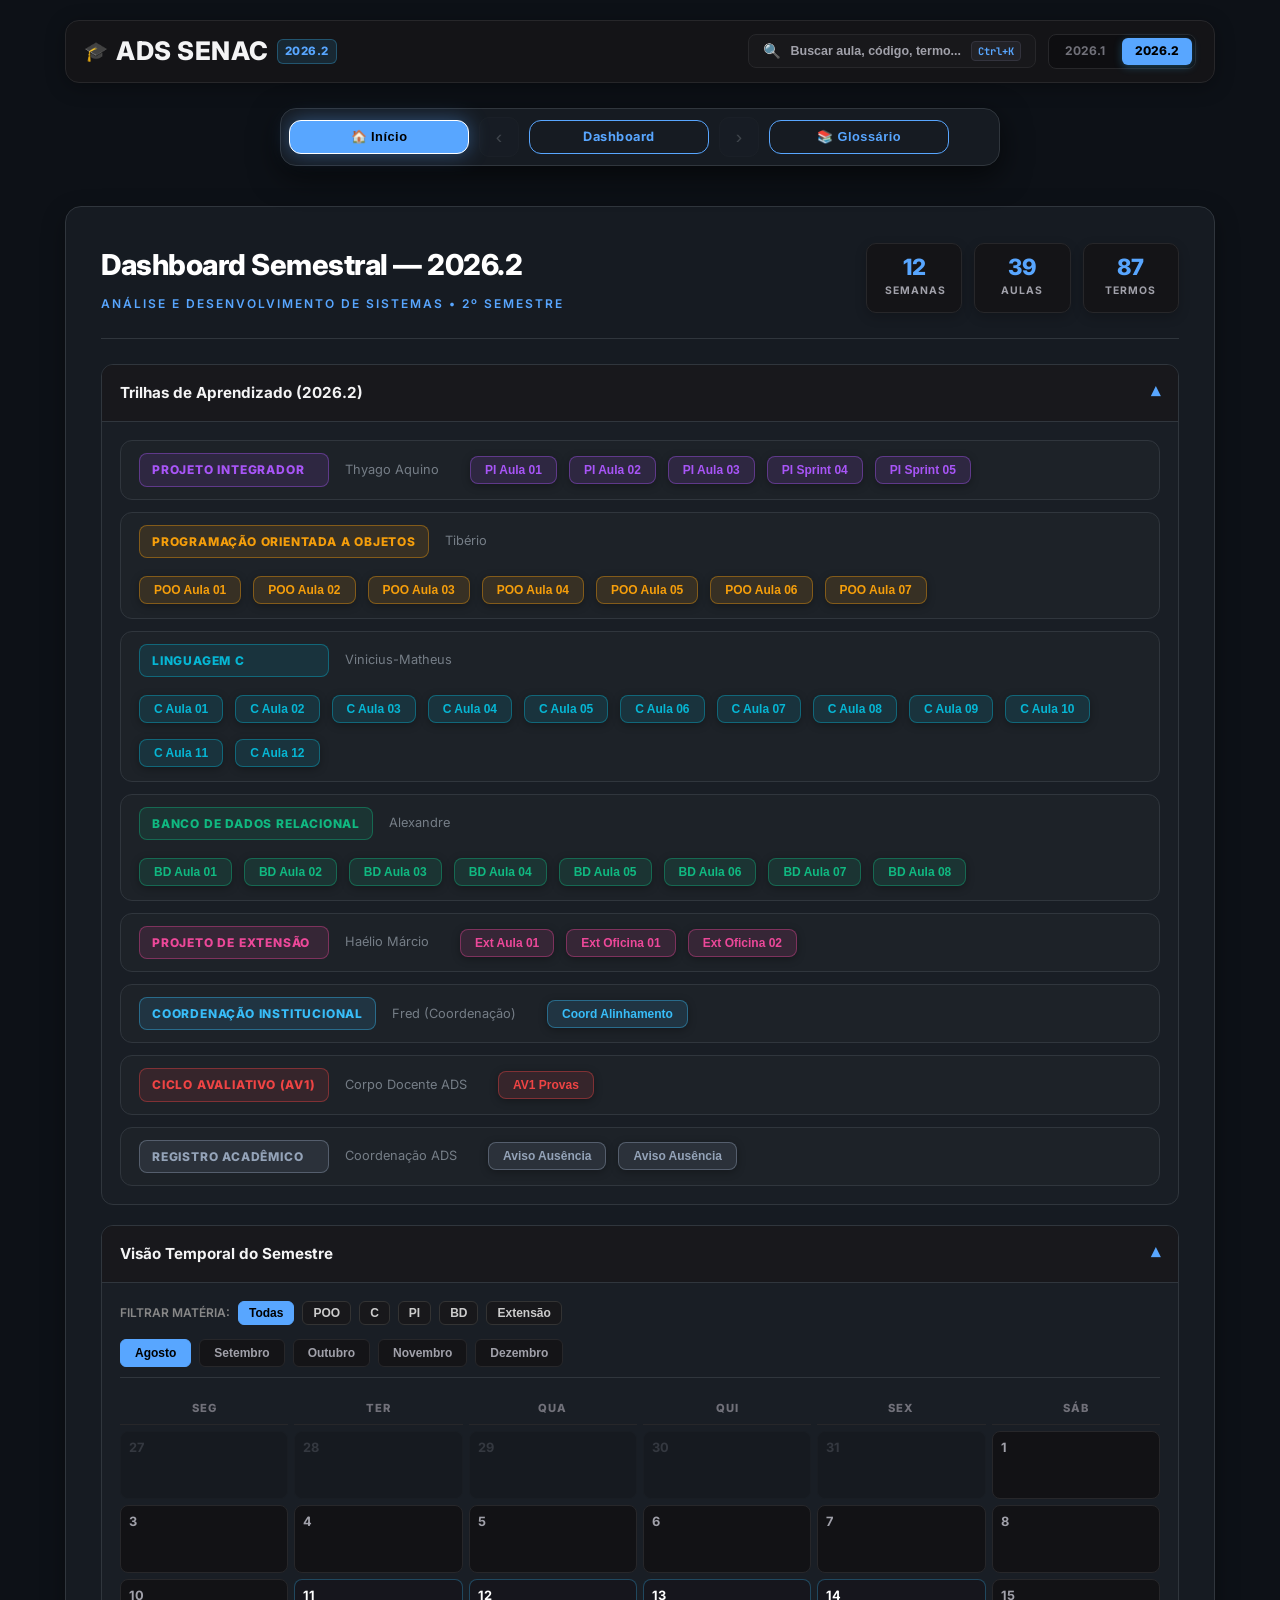
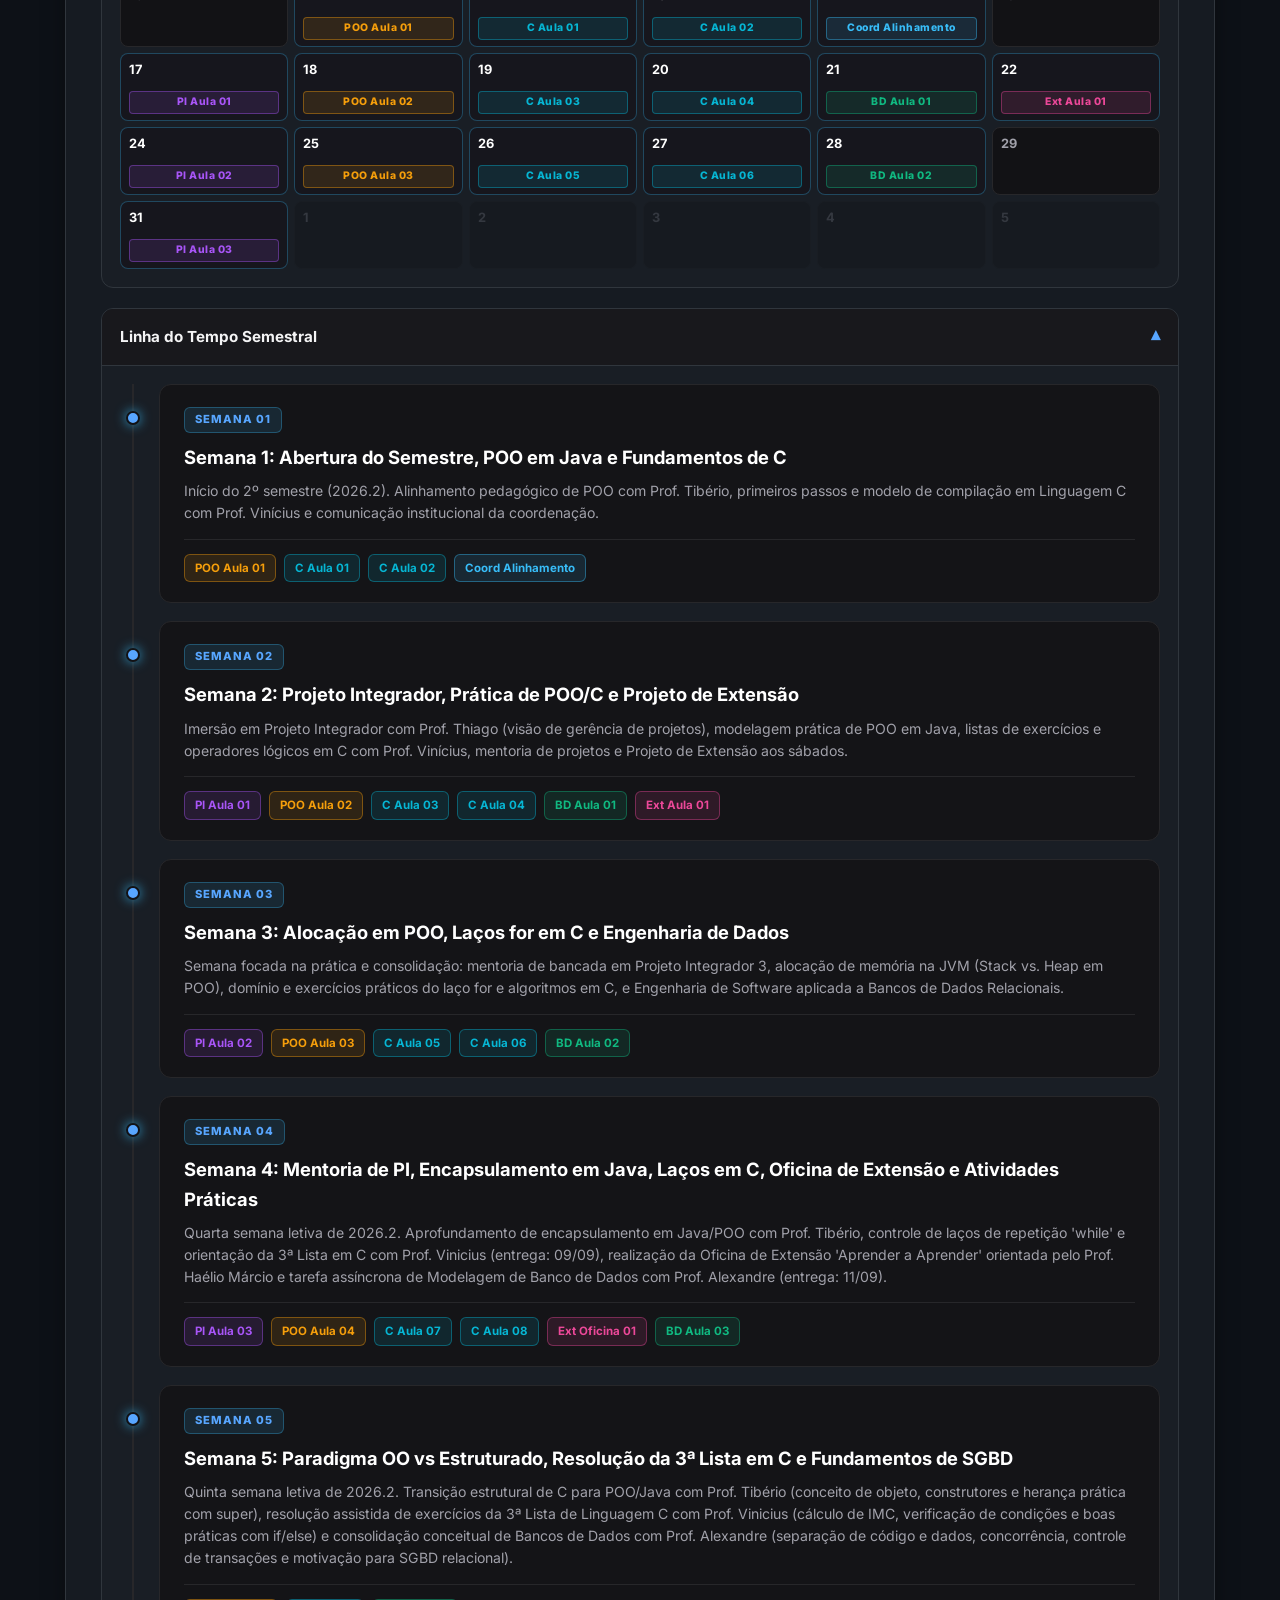
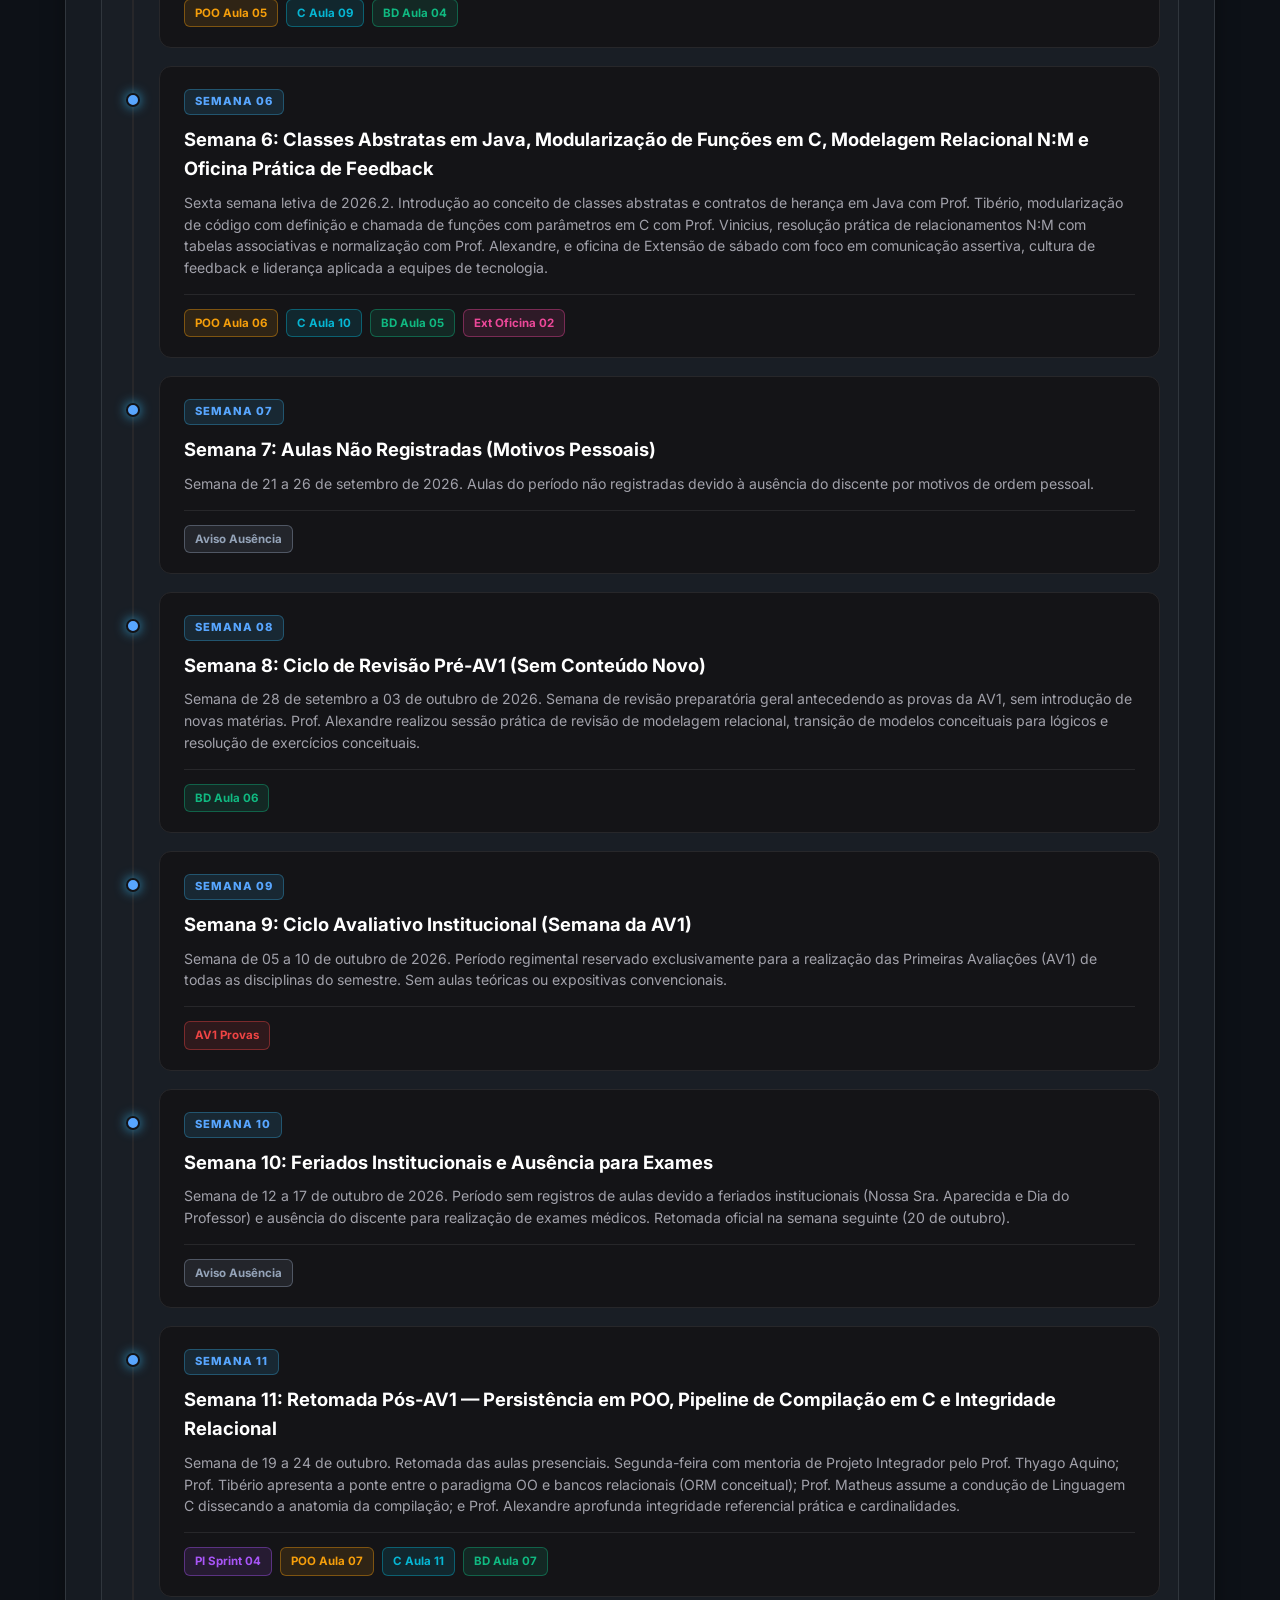
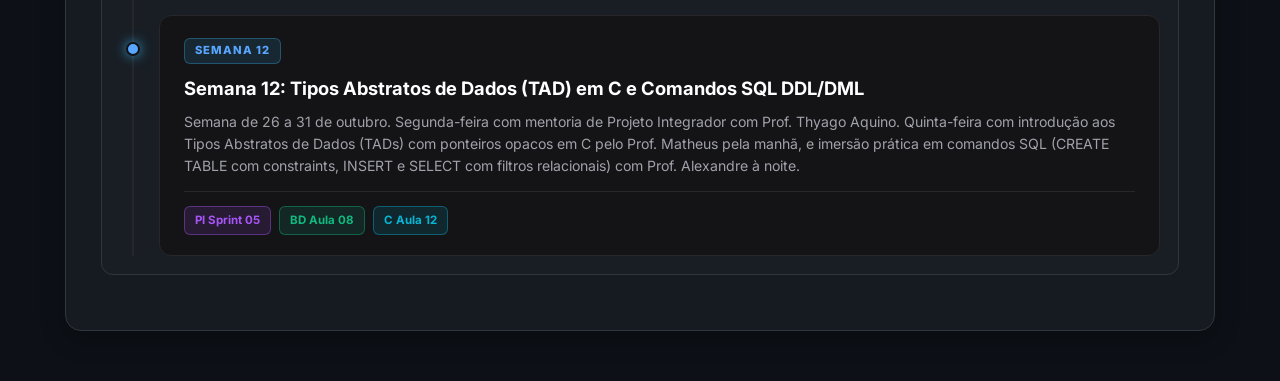
==== commit fce82645: "feat(s2): consolidação de outubro, unificação de BD, status de revisão e portal SPA" ====
--- a/portal/index.html
+++ b/portal/index.html
@@ -290,7 +290,7 @@
 
 /* Content Typography */
 .spa-section { display: none; }
-.spa-section.active { display: block; animation: fadeIn 0.3s ease; }
+.spa-section.active { display: block; }
 
 @keyframes fadeIn {
     from { opacity: 0; transform: translateY(6px); }
@@ -307,11 +307,12 @@
 
 /* Code Blocks */
 pre, code {
-    font-family: 'JetBrains Mono', monospace;
+    font-family: 'JetBrains Mono', ui-monospace, SFMono-Regular, Menlo, Monaco, Consolas, 'Liberation Mono', 'Courier New', monospace;
 }
 code:not(pre code) {
-    background: #21262d;
-    color: #ff7b72;
+    background: #1c2128 !important;
+    color: #58a6ff !important;
+    border: 1px solid #30363d !important;
     padding: 2px 6px;
     border-radius: 6px;
     font-size: 0.85em;
@@ -850,7 +851,7 @@
         padding: 2px 6px !important;
         border-radius: 4px !important;
         font-size: 0.65rem !important;
-        font-family: 'JetBrains Mono', monospace !important;
+        font-family: 'JetBrains Mono', ui-monospace, SFMono-Regular, Menlo, Monaco, Consolas, 'Liberation Mono', 'Courier New', monospace !important;
         font-weight: 700 !important;
     }
     .semester-pills {
@@ -1111,13 +1112,13 @@
         padding: 16px 20px !important;
         overflow-x: auto !important;
         margin: 22px 0 !important;
-        font-family: 'JetBrains Mono', monospace !important;
+        font-family: 'JetBrains Mono', ui-monospace, SFMono-Regular, Menlo, Monaco, Consolas, 'Liberation Mono', 'Courier New', monospace !important;
         font-size: 0.88rem !important;
         line-height: 1.6 !important;
         box-shadow: 0 6px 20px rgba(0,0,0,0.5) !important;
     }
     pre code, code.sourceCode, .sourceCode span {
-        font-family: 'JetBrains Mono', monospace !important;
+        font-family: 'JetBrains Mono', ui-monospace, SFMono-Regular, Menlo, Monaco, Consolas, 'Liberation Mono', 'Courier New', monospace !important;
     }
     span.kw, code span.kw { color: #ff7b72 !important; font-weight: 700 !important; }
     span.dt, code span.dt { color: #79c0ff !important; font-weight: 600 !important; }
@@ -1313,13 +1314,13 @@
                             <div class="hero-subtitle">Análise e Desenvolvimento de Sistemas • 2º Semestre</div>
                         </div>
                         <div class="stats-cards-col">
-                            <div class="stat-card"><span class="stat-value">6</span><span class="stat-label">Semanas</span></div>
-                            <div class="stat-card"><span class="stat-value">28</span><span class="stat-label">Aulas</span></div>
+                            <div class="stat-card"><span class="stat-value">12</span><span class="stat-label">Semanas</span></div>
+                            <div class="stat-card"><span class="stat-value">39</span><span class="stat-label">Aulas</span></div>
                             <div class="stat-card"><span class="stat-value">87</span><span class="stat-label">Termos</span></div>
                         </div>
                     </div>
                     
-                    <details class='collapsible-section' open><summary>Trilhas de Aprendizado (2026.2)</summary><div class='collapsible-content'><div class='discipline-tracks'><div class='discipline-row'><span class='disc-badge' style='background:rgba(168, 85, 247, 0.12); color:#a855f7; border:1px solid rgba(168, 85, 247, 0.4);'>Projeto Integrador</span> <span style='font-size:0.8rem; margin-right:15px;'><span style='color:var(--text-dim); opacity:0.8;'>Thyago Aquino</span></span><div class='lesson-pills'><button class='lesson-pill' style='background:rgba(168, 85, 247, 0.12); color:#a855f7; border:1px solid rgba(168, 85, 247, 0.4);' onclick="showSection('W02-pi_01')">PI Aula 01</button><button class='lesson-pill' style='background:rgba(168, 85, 247, 0.12); color:#a855f7; border:1px solid rgba(168, 85, 247, 0.4);' onclick="showSection('W03-pi_02')">PI Aula 02</button><button class='lesson-pill' style='background:rgba(168, 85, 247, 0.12); color:#a855f7; border:1px solid rgba(168, 85, 247, 0.4);' onclick="showSection('W04-pi_03')">PI Aula 03</button></div></div><div class='discipline-row'><span class='disc-badge' style='background:rgba(245, 158, 11, 0.12); color:#f59e0b; border:1px solid rgba(245, 158, 11, 0.4);'>Programação Orientada a Objetos</span> <span style='font-size:0.8rem; margin-right:15px;'><span style='color:var(--text-dim); opacity:0.8;'>Tibério</span></span><div class='lesson-pills'><button class='lesson-pill' style='background:rgba(245, 158, 11, 0.12); color:#f59e0b; border:1px solid rgba(245, 158, 11, 0.4);' onclick="showSection('W01-poo_01')">POO Aula 01</button><button class='lesson-pill' style='background:rgba(245, 158, 11, 0.12); color:#f59e0b; border:1px solid rgba(245, 158, 11, 0.4);' onclick="showSection('W02-poo_02')">POO Aula 02</button><button class='lesson-pill' style='background:rgba(245, 158, 11, 0.12); color:#f59e0b; border:1px solid rgba(245, 158, 11, 0.4);' onclick="showSection('W03-poo_03')">POO Aula 03</button><button class='lesson-pill' style='background:rgba(245, 158, 11, 0.12); color:#f59e0b; border:1px solid rgba(245, 158, 11, 0.4);' onclick="showSection('W04-poo_04')">POO Aula 04</button><button class='lesson-pill' style='background:rgba(245, 158, 11, 0.12); color:#f59e0b; border:1px solid rgba(245, 158, 11, 0.4);' onclick="showSection('W05-poo_05')">POO Aula 05</button><button class='lesson-pill' style='background:rgba(245, 158, 11, 0.12); color:#f59e0b; border:1px solid rgba(245, 158, 11, 0.4);' onclick="showSection('W06-poo_06')">POO Aula 06</button></div></div><div class='discipline-row'><span class='disc-badge' style='background:rgba(6, 182, 212, 0.12); color:#06b6d4; border:1px solid rgba(6, 182, 212, 0.4);'>Linguagem C</span> <span style='font-size:0.8rem; margin-right:15px;'><span style='color:var(--text-dim); opacity:0.8;'>Vinícius</span></span><div class='lesson-pills'><button class='lesson-pill' style='background:rgba(6, 182, 212, 0.12); color:#06b6d4; border:1px solid rgba(6, 182, 212, 0.4);' onclick="showSection('W01-c_01')">C Aula 01</button><button class='lesson-pill' style='background:rgba(6, 182, 212, 0.12); color:#06b6d4; border:1px solid rgba(6, 182, 212, 0.4);' onclick="showSection('W01-c_02')">C Aula 02</button><button class='lesson-pill' style='background:rgba(6, 182, 212, 0.12); color:#06b6d4; border:1px solid rgba(6, 182, 212, 0.4);' onclick="showSection('W02-c_03')">C Aula 03</button><button class='lesson-pill' style='background:rgba(6, 182, 212, 0.12); color:#06b6d4; border:1px solid rgba(6, 182, 212, 0.4);' onclick="showSection('W02-c_04')">C Aula 04</button><button class='lesson-pill' style='background:rgba(6, 182, 212, 0.12); color:#06b6d4; border:1px solid rgba(6, 182, 212, 0.4);' onclick="showSection('W03-c_05')">C Aula 05</button><button class='lesson-pill' style='background:rgba(6, 182, 212, 0.12); color:#06b6d4; border:1px solid rgba(6, 182, 212, 0.4);' onclick="showSection('W03-c_06')">C Aula 06</button><button class='lesson-pill' style='background:rgba(6, 182, 212, 0.12); color:#06b6d4; border:1px solid rgba(6, 182, 212, 0.4);' onclick="showSection('W04-c_07')">C Aula 07</button><button class='lesson-pill' style='background:rgba(6, 182, 212, 0.12); color:#06b6d4; border:1px solid rgba(6, 182, 212, 0.4);' onclick="showSection('W04-c_08')">C Aula 08</button><button class='lesson-pill' style='background:rgba(6, 182, 212, 0.12); color:#06b6d4; border:1px solid rgba(6, 182, 212, 0.4);' onclick="showSection('W05-c_09')">C Aula 09</button><button class='lesson-pill' style='background:rgba(6, 182, 212, 0.12); color:#06b6d4; border:1px solid rgba(6, 182, 212, 0.4);' onclick="showSection('W06-c_10')">C Aula 10</button></div></div><div class='discipline-row'><span class='disc-badge' style='background:rgba(16, 185, 129, 0.12); color:#10b981; border:1px solid rgba(16, 185, 129, 0.4);'>Banco de Dados Relacional</span> <span style='font-size:0.8rem; margin-right:15px;'><span style='color:var(--text-dim); opacity:0.8;'>Alexandre</span></span><div class='lesson-pills'><button class='lesson-pill' style='background:rgba(16, 185, 129, 0.12); color:#10b981; border:1px solid rgba(16, 185, 129, 0.4);' onclick="showSection('W02-bd_01')">BD Aula 01</button><button class='lesson-pill' style='background:rgba(16, 185, 129, 0.12); color:#10b981; border:1px solid rgba(16, 185, 129, 0.4);' onclick="showSection('W03-bd_02')">BD Aula 02</button><button class='lesson-pill' style='background:rgba(16, 185, 129, 0.12); color:#10b981; border:1px solid rgba(16, 185, 129, 0.4);' onclick="showSection('W04-bd_03')">BD Aula 03</button></div></div><div class='discipline-row'><span class='disc-badge' style='background:rgba(16, 185, 129, 0.12); color:#10b981; border:1px solid rgba(16, 185, 129, 0.4);'>Banco de Dados</span> <span style='font-size:0.8rem; margin-right:15px;'><span style='color:var(--text-dim); opacity:0.8;'>Alexandre</span></span><div class='lesson-pills'><button class='lesson-pill' style='background:rgba(16, 185, 129, 0.12); color:#10b981; border:1px solid rgba(16, 185, 129, 0.4);' onclick="showSection('W05-bd_04')">BD Aula 04</button><button class='lesson-pill' style='background:rgba(16, 185, 129, 0.12); color:#10b981; border:1px solid rgba(16, 185, 129, 0.4);' onclick="showSection('W06-bd_05')">BD Aula 05</button></div></div><div class='discipline-row'><span class='disc-badge' style='background:rgba(236, 72, 153, 0.12); color:#ec4899; border:1px solid rgba(236, 72, 153, 0.4);'>Projeto de Extensão</span> <span style='font-size:0.8rem; margin-right:15px;'><span style='color:var(--text-dim); opacity:0.8;'>Haelio Márcio</span></span><div class='lesson-pills'><button class='lesson-pill' style='background:rgba(236, 72, 153, 0.12); color:#ec4899; border:1px solid rgba(236, 72, 153, 0.4);' onclick="showSection('W02-extensao_01')">Ext Aula 01</button><button class='lesson-pill' style='background:rgba(236, 72, 153, 0.12); color:#ec4899; border:1px solid rgba(236, 72, 153, 0.4);' onclick="showSection('W04-extensao_01')">Ext </button><button class='lesson-pill' style='background:rgba(236, 72, 153, 0.12); color:#ec4899; border:1px solid rgba(236, 72, 153, 0.4);' onclick="showSection('W06-extensao_02')">Ext </button></div></div><div class='discipline-row'><span class='disc-badge' style='background:rgba(148, 163, 184, 0.12); color:#94a3b8; border:1px solid rgba(148, 163, 184, 0.4);'>Outros</span> <span style='font-size:0.8rem; margin-right:15px;'><span style='color:var(--text-dim); opacity:0.8;'>Fred (Coordenação)</span></span><div class='lesson-pills'><button class='lesson-pill' style='background:rgba(148, 163, 184, 0.12); color:#94a3b8; border:1px solid rgba(148, 163, 184, 0.4);' onclick="showSection('W01-outros_01')">Outros Aula 01</button></div></div></div></div></details>
+                    <details class='collapsible-section' open><summary>Trilhas de Aprendizado (2026.2)</summary><div class='collapsible-content'><div class='discipline-tracks'><div class='discipline-row'><span class='disc-badge' style='background:rgba(168, 85, 247, 0.12); color:#a855f7; border:1px solid rgba(168, 85, 247, 0.4);'>Projeto Integrador</span> <span style='font-size:0.8rem; margin-right:15px;'><span style='color:var(--text-dim); opacity:0.8;'>Thyago Aquino</span></span><div class='lesson-pills'><button class='lesson-pill' style='background:rgba(168, 85, 247, 0.12); color:#a855f7; border:1px solid rgba(168, 85, 247, 0.4);' onclick="showSection('W02-pi_01')">PI Aula 01</button><button class='lesson-pill' style='background:rgba(168, 85, 247, 0.12); color:#a855f7; border:1px solid rgba(168, 85, 247, 0.4);' onclick="showSection('W03-pi_02')">PI Aula 02</button><button class='lesson-pill' style='background:rgba(168, 85, 247, 0.12); color:#a855f7; border:1px solid rgba(168, 85, 247, 0.4);' onclick="showSection('W04-pi_03')">PI Aula 03</button><button class='lesson-pill' style='background:rgba(168, 85, 247, 0.12); color:#a855f7; border:1px solid rgba(168, 85, 247, 0.4);' onclick="showSection('W11-pi_04')">PI Sprint 04</button><button class='lesson-pill' style='background:rgba(168, 85, 247, 0.12); color:#a855f7; border:1px solid rgba(168, 85, 247, 0.4);' onclick="showSection('W12-pi_05')">PI Sprint 05</button></div></div><div class='discipline-row'><span class='disc-badge' style='background:rgba(245, 158, 11, 0.12); color:#f59e0b; border:1px solid rgba(245, 158, 11, 0.4);'>Programação Orientada a Objetos</span> <span style='font-size:0.8rem; margin-right:15px;'><span style='color:var(--text-dim); opacity:0.8;'>Tibério</span></span><div class='lesson-pills'><button class='lesson-pill' style='background:rgba(245, 158, 11, 0.12); color:#f59e0b; border:1px solid rgba(245, 158, 11, 0.4);' onclick="showSection('W01-poo_01')">POO Aula 01</button><button class='lesson-pill' style='background:rgba(245, 158, 11, 0.12); color:#f59e0b; border:1px solid rgba(245, 158, 11, 0.4);' onclick="showSection('W02-poo_02')">POO Aula 02</button><button class='lesson-pill' style='background:rgba(245, 158, 11, 0.12); color:#f59e0b; border:1px solid rgba(245, 158, 11, 0.4);' onclick="showSection('W03-poo_03')">POO Aula 03</button><button class='lesson-pill' style='background:rgba(245, 158, 11, 0.12); color:#f59e0b; border:1px solid rgba(245, 158, 11, 0.4);' onclick="showSection('W04-poo_04')">POO Aula 04</button><button class='lesson-pill' style='background:rgba(245, 158, 11, 0.12); color:#f59e0b; border:1px solid rgba(245, 158, 11, 0.4);' onclick="showSection('W05-poo_05')">POO Aula 05</button><button class='lesson-pill' style='background:rgba(245, 158, 11, 0.12); color:#f59e0b; border:1px solid rgba(245, 158, 11, 0.4);' onclick="showSection('W06-poo_06')">POO Aula 06</button><button class='lesson-pill' style='background:rgba(245, 158, 11, 0.12); color:#f59e0b; border:1px solid rgba(245, 158, 11, 0.4);' onclick="showSection('W11-poo_07')">POO Aula 07</button></div></div><div class='discipline-row'><span class='disc-badge' style='background:rgba(6, 182, 212, 0.12); color:#06b6d4; border:1px solid rgba(6, 182, 212, 0.4);'>Linguagem C</span> <span style='font-size:0.8rem; margin-right:15px;'><span style='color:var(--text-dim); opacity:0.8;'>Vinicius-Matheus</span></span><div class='lesson-pills'><button class='lesson-pill' style='background:rgba(6, 182, 212, 0.12); color:#06b6d4; border:1px solid rgba(6, 182, 212, 0.4);' onclick="showSection('W01-c_01')">C Aula 01</button><button class='lesson-pill' style='background:rgba(6, 182, 212, 0.12); color:#06b6d4; border:1px solid rgba(6, 182, 212, 0.4);' onclick="showSection('W01-c_02')">C Aula 02</button><button class='lesson-pill' style='background:rgba(6, 182, 212, 0.12); color:#06b6d4; border:1px solid rgba(6, 182, 212, 0.4);' onclick="showSection('W02-c_03')">C Aula 03</button><button class='lesson-pill' style='background:rgba(6, 182, 212, 0.12); color:#06b6d4; border:1px solid rgba(6, 182, 212, 0.4);' onclick="showSection('W02-c_04')">C Aula 04</button><button class='lesson-pill' style='background:rgba(6, 182, 212, 0.12); color:#06b6d4; border:1px solid rgba(6, 182, 212, 0.4);' onclick="showSection('W03-c_05')">C Aula 05</button><button class='lesson-pill' style='background:rgba(6, 182, 212, 0.12); color:#06b6d4; border:1px solid rgba(6, 182, 212, 0.4);' onclick="showSection('W03-c_06')">C Aula 06</button><button class='lesson-pill' style='background:rgba(6, 182, 212, 0.12); color:#06b6d4; border:1px solid rgba(6, 182, 212, 0.4);' onclick="showSection('W04-c_07')">C Aula 07</button><button class='lesson-pill' style='background:rgba(6, 182, 212, 0.12); color:#06b6d4; border:1px solid rgba(6, 182, 212, 0.4);' onclick="showSection('W04-c_08')">C Aula 08</button><button class='lesson-pill' style='background:rgba(6, 182, 212, 0.12); color:#06b6d4; border:1px solid rgba(6, 182, 212, 0.4);' onclick="showSection('W05-c_09')">C Aula 09</button><button class='lesson-pill' style='background:rgba(6, 182, 212, 0.12); color:#06b6d4; border:1px solid rgba(6, 182, 212, 0.4);' onclick="showSection('W06-c_10')">C Aula 10</button><button class='lesson-pill' style='background:rgba(6, 182, 212, 0.12); color:#06b6d4; border:1px solid rgba(6, 182, 212, 0.4);' onclick="showSection('W11-c_11')">C Aula 11</button><button class='lesson-pill' style='background:rgba(6, 182, 212, 0.12); color:#06b6d4; border:1px solid rgba(6, 182, 212, 0.4);' onclick="showSection('W12-c_12')">C Aula 12</button></div></div><div class='discipline-row'><span class='disc-badge' style='background:rgba(16, 185, 129, 0.12); color:#10b981; border:1px solid rgba(16, 185, 129, 0.4);'>Banco de Dados Relacional</span> <span style='font-size:0.8rem; margin-right:15px;'><span style='color:var(--text-dim); opacity:0.8;'>Alexandre</span></span><div class='lesson-pills'><button class='lesson-pill' style='background:rgba(16, 185, 129, 0.12); color:#10b981; border:1px solid rgba(16, 185, 129, 0.4);' onclick="showSection('W02-bd_01')">BD Aula 01</button><button class='lesson-pill' style='background:rgba(16, 185, 129, 0.12); color:#10b981; border:1px solid rgba(16, 185, 129, 0.4);' onclick="showSection('W03-bd_02')">BD Aula 02</button><button class='lesson-pill' style='background:rgba(16, 185, 129, 0.12); color:#10b981; border:1px solid rgba(16, 185, 129, 0.4);' onclick="showSection('W04-bd_03')">BD Aula 03</button><button class='lesson-pill' style='background:rgba(16, 185, 129, 0.12); color:#10b981; border:1px solid rgba(16, 185, 129, 0.4);' onclick="showSection('W05-bd_04')">BD Aula 04</button><button class='lesson-pill' style='background:rgba(16, 185, 129, 0.12); color:#10b981; border:1px solid rgba(16, 185, 129, 0.4);' onclick="showSection('W06-bd_05')">BD Aula 05</button><button class='lesson-pill' style='background:rgba(16, 185, 129, 0.12); color:#10b981; border:1px solid rgba(16, 185, 129, 0.4);' onclick="showSection('W08-bd_06')">BD Aula 06</button><button class='lesson-pill' style='background:rgba(16, 185, 129, 0.12); color:#10b981; border:1px solid rgba(16, 185, 129, 0.4);' onclick="showSection('W11-bd_07')">BD Aula 07</button><button class='lesson-pill' style='background:rgba(16, 185, 129, 0.12); color:#10b981; border:1px solid rgba(16, 185, 129, 0.4);' onclick="showSection('W12-bd_08')">BD Aula 08</button></div></div><div class='discipline-row'><span class='disc-badge' style='background:rgba(236, 72, 153, 0.12); color:#ec4899; border:1px solid rgba(236, 72, 153, 0.4);'>Projeto de Extensão</span> <span style='font-size:0.8rem; margin-right:15px;'><span style='color:var(--text-dim); opacity:0.8;'>Haélio Márcio</span></span><div class='lesson-pills'><button class='lesson-pill' style='background:rgba(236, 72, 153, 0.12); color:#ec4899; border:1px solid rgba(236, 72, 153, 0.4);' onclick="showSection('W02-extensao_01')">Ext Aula 01</button><button class='lesson-pill' style='background:rgba(236, 72, 153, 0.12); color:#ec4899; border:1px solid rgba(236, 72, 153, 0.4);' onclick="showSection('W04-extensao_01')">Ext Oficina 01</button><button class='lesson-pill' style='background:rgba(236, 72, 153, 0.12); color:#ec4899; border:1px solid rgba(236, 72, 153, 0.4);' onclick="showSection('W06-extensao_02')">Ext Oficina 02</button></div></div><div class='discipline-row'><span class='disc-badge' style='background:rgba(56, 189, 248, 0.12); color:#38bdf8; border:1px solid rgba(56, 189, 248, 0.4);'>Coordenação Institucional</span> <span style='font-size:0.8rem; margin-right:15px;'><span style='color:var(--text-dim); opacity:0.8;'>Fred (Coordenação)</span></span><div class='lesson-pills'><button class='lesson-pill' style='background:rgba(56, 189, 248, 0.12); color:#38bdf8; border:1px solid rgba(56, 189, 248, 0.4);' onclick="showSection('W01-outros_01')">Coord Alinhamento</button></div></div><div class='discipline-row'><span class='disc-badge' style='background:rgba(239, 68, 68, 0.12); color:#ef4444; border:1px solid rgba(239, 68, 68, 0.4);'>Ciclo Avaliativo (AV1)</span> <span style='font-size:0.8rem; margin-right:15px;'><span style='color:var(--text-dim); opacity:0.8;'>Corpo Docente ADS</span></span><div class='lesson-pills'><button class='lesson-pill' style='background:rgba(239, 68, 68, 0.12); color:#ef4444; border:1px solid rgba(239, 68, 68, 0.4);' onclick="showSection('W09-semana_av1')">AV1 Provas</button></div></div><div class='discipline-row'><span class='disc-badge' style='background:rgba(148, 163, 184, 0.12); color:#94a3b8; border:1px solid rgba(148, 163, 184, 0.4);'>Registro Acadêmico</span> <span style='font-size:0.8rem; margin-right:15px;'><span style='color:var(--text-dim); opacity:0.8;'>Coordenação ADS</span></span><div class='lesson-pills'><button class='lesson-pill' style='background:rgba(148, 163, 184, 0.12); color:#94a3b8; border:1px solid rgba(148, 163, 184, 0.4);' onclick="showSection('W07-ausencia_pessoal')">Aviso Ausência</button><button class='lesson-pill' style='background:rgba(148, 163, 184, 0.12); color:#94a3b8; border:1px solid rgba(148, 163, 184, 0.4);' onclick="showSection('W10-ausencia_exames')">Aviso Ausência</button></div></div></div></div></details>
 
                     <details class="collapsible-section" open>
                         <summary>Visão Temporal do Semestre</summary>
@@ -1336,7 +1337,7 @@
                             </div>
                             <div class="month-selector"><button id="pill-m8" class="month-pill active" onclick="changeMonth('m8')">Agosto</button><button id="pill-m9" class="month-pill " onclick="changeMonth('m9')">Setembro</button><button id="pill-m10" class="month-pill " onclick="changeMonth('m10')">Outubro</button><button id="pill-m11" class="month-pill " onclick="changeMonth('m11')">Novembro</button><button id="pill-m12" class="month-pill " onclick="changeMonth('m12')">Dezembro</button></div>
                             <div class="calendar-wrapper">
-                                <div id="month-m8" class="calendar-view active" style="display: block;"><div class="calendar-grid"><div class="calendar-header-day">Seg</div><div class="calendar-header-day">Ter</div><div class="calendar-header-day">Qua</div><div class="calendar-header-day">Qui</div><div class="calendar-header-day">Sex</div><div class="calendar-header-day">Sáb</div><div class="calendar-day other-month"><span class="day-number">27</span></div><div class="calendar-day other-month"><span class="day-number">28</span></div><div class="calendar-day other-month"><span class="day-number">29</span></div><div class="calendar-day other-month"><span class="day-number">30</span></div><div class="calendar-day other-month"><span class="day-number">31</span></div><div class="calendar-day"><span class="day-number">1</span></div><div class="calendar-day"><span class="day-number">3</span></div><div class="calendar-day"><span class="day-number">4</span></div><div class="calendar-day"><span class="day-number">5</span></div><div class="calendar-day"><span class="day-number">6</span></div><div class="calendar-day"><span class="day-number">7</span></div><div class="calendar-day"><span class="day-number">8</span></div><div class="calendar-day"><span class="day-number">10</span></div><div class="calendar-day active-lesson" data-disc="POO" onclick="showSection('W01-poo_01')"><span class="day-number">11</span><span class='cal-tag' style='background:rgba(245, 158, 11, 0.12); color:#f59e0b; border:1px solid rgba(245, 158, 11, 0.4);'>POO 01</span></div><div class="calendar-day active-lesson" data-disc="C" onclick="showSection('W01-c_01')"><span class="day-number">12</span><span class='cal-tag' style='background:rgba(6, 182, 212, 0.12); color:#06b6d4; border:1px solid rgba(6, 182, 212, 0.4);'>C 01</span></div><div class="calendar-day active-lesson" data-disc="C" onclick="showSection('W01-c_02')"><span class="day-number">13</span><span class='cal-tag' style='background:rgba(6, 182, 212, 0.12); color:#06b6d4; border:1px solid rgba(6, 182, 212, 0.4);'>C 02</span></div><div class="calendar-day active-lesson" data-disc="Outros" onclick="showSection('W01-outros_01')"><span class="day-number">14</span><span class='cal-tag' style='background:rgba(148, 163, 184, 0.12); color:#94a3b8; border:1px solid rgba(148, 163, 184, 0.4);'>Outros 01</span></div><div class="calendar-day"><span class="day-number">15</span></div><div class="calendar-day active-lesson" data-disc="PI" onclick="showSection('W02-pi_01')"><span class="day-number">17</span><span class='cal-tag' style='background:rgba(168, 85, 247, 0.12); color:#a855f7; border:1px solid rgba(168, 85, 247, 0.4);'>PI 01</span></div><div class="calendar-day active-lesson" data-disc="POO" onclick="showSection('W02-poo_02')"><span class="day-number">18</span><span class='cal-tag' style='background:rgba(245, 158, 11, 0.12); color:#f59e0b; border:1px solid rgba(245, 158, 11, 0.4);'>POO 02</span></div><div class="calendar-day active-lesson" data-disc="C" onclick="showSection('W02-c_03')"><span class="day-number">19</span><span class='cal-tag' style='background:rgba(6, 182, 212, 0.12); color:#06b6d4; border:1px solid rgba(6, 182, 212, 0.4);'>C 03</span></div><div class="calendar-day active-lesson" data-disc="C" onclick="showSection('W02-c_04')"><span class="day-number">20</span><span class='cal-tag' style='background:rgba(6, 182, 212, 0.12); color:#06b6d4; border:1px solid rgba(6, 182, 212, 0.4);'>C 04</span></div><div class="calendar-day active-lesson" data-disc="BD" onclick="showSection('W02-bd_01')"><span class="day-number">21</span><span class='cal-tag' style='background:rgba(16, 185, 129, 0.12); color:#10b981; border:1px solid rgba(16, 185, 129, 0.4);'>BD 01</span></div><div class="calendar-day active-lesson" data-disc="Ext" onclick="showSection('W02-extensao_01')"><span class="day-number">22</span><span class='cal-tag' style='background:rgba(236, 72, 153, 0.12); color:#ec4899; border:1px solid rgba(236, 72, 153, 0.4);'>Ext 01</span></div><div class="calendar-day active-lesson" data-disc="PI" onclick="showSection('W03-pi_02')"><span class="day-number">24</span><span class='cal-tag' style='background:rgba(168, 85, 247, 0.12); color:#a855f7; border:1px solid rgba(168, 85, 247, 0.4);'>PI 02</span></div><div class="calendar-day active-lesson" data-disc="POO" onclick="showSection('W03-poo_03')"><span class="day-number">25</span><span class='cal-tag' style='background:rgba(245, 158, 11, 0.12); color:#f59e0b; border:1px solid rgba(245, 158, 11, 0.4);'>POO 03</span></div><div class="calendar-day active-lesson" data-disc="C" onclick="showSection('W03-c_05')"><span class="day-number">26</span><span class='cal-tag' style='background:rgba(6, 182, 212, 0.12); color:#06b6d4; border:1px solid rgba(6, 182, 212, 0.4);'>C 05</span></div><div class="calendar-day active-lesson" data-disc="C" onclick="showSection('W03-c_06')"><span class="day-number">27</span><span class='cal-tag' style='background:rgba(6, 182, 212, 0.12); color:#06b6d4; border:1px solid rgba(6, 182, 212, 0.4);'>C 06</span></div><div class="calendar-day active-lesson" data-disc="BD" onclick="showSection('W03-bd_02')"><span class="day-number">28</span><span class='cal-tag' style='background:rgba(16, 185, 129, 0.12); color:#10b981; border:1px solid rgba(16, 185, 129, 0.4);'>BD 02</span></div><div class="calendar-day"><span class="day-number">29</span></div><div class="calendar-day active-lesson" data-disc="PI" onclick="showSection('W04-pi_03')"><span class="day-number">31</span><span class='cal-tag' style='background:rgba(168, 85, 247, 0.12); color:#a855f7; border:1px solid rgba(168, 85, 247, 0.4);'>PI 03</span></div><div class="calendar-day other-month"><span class="day-number">1</span></div><div class="calendar-day other-month"><span class="day-number">2</span></div><div class="calendar-day other-month"><span class="day-number">3</span></div><div class="calendar-day other-month"><span class="day-number">4</span></div><div class="calendar-day other-month"><span class="day-number">5</span></div></div></div><div id="month-m9" class="calendar-view " style="display: none;"><div class="calendar-grid"><div class="calendar-header-day">Seg</div><div class="calendar-header-day">Ter</div><div class="calendar-header-day">Qua</div><div class="calendar-header-day">Qui</div><div class="calendar-header-day">Sex</div><div class="calendar-header-day">Sáb</div><div class="calendar-day other-month"><span class="day-number">31</span></div><div class="calendar-day active-lesson" data-disc="POO" onclick="showSection('W04-poo_04')"><span class="day-number">1</span><span class='cal-tag' style='background:rgba(245, 158, 11, 0.12); color:#f59e0b; border:1px solid rgba(245, 158, 11, 0.4);'>POO 04</span></div><div class="calendar-day active-lesson" data-disc="C" onclick="showSection('W04-c_07')"><span class="day-number">2</span><span class='cal-tag' style='background:rgba(6, 182, 212, 0.12); color:#06b6d4; border:1px solid rgba(6, 182, 212, 0.4);'>C 07</span></div><div class="calendar-day active-lesson" data-disc="Ext" onclick="showSection('W04-extensao_01')"><span class="day-number">3</span><span class='cal-tag' style='background:rgba(236, 72, 153, 0.12); color:#ec4899; border:1px solid rgba(236, 72, 153, 0.4);'>Ext </span></div><div class="calendar-day active-lesson" data-disc="BD" onclick="showSection('W04-bd_03')"><span class="day-number">4</span><span class='cal-tag' style='background:rgba(16, 185, 129, 0.12); color:#10b981; border:1px solid rgba(16, 185, 129, 0.4);'>BD 03</span></div><div class="calendar-day"><span class="day-number">5</span></div><div class="calendar-day"><span class="day-number">7</span></div><div class="calendar-day active-lesson" data-disc="POO" onclick="showSection('W05-poo_05')"><span class="day-number">8</span><span class='cal-tag' style='background:rgba(245, 158, 11, 0.12); color:#f59e0b; border:1px solid rgba(245, 158, 11, 0.4);'>POO 05</span></div><div class="calendar-day active-lesson" data-disc="C" onclick="showSection('W05-c_09')"><span class="day-number">9</span><span class='cal-tag' style='background:rgba(6, 182, 212, 0.12); color:#06b6d4; border:1px solid rgba(6, 182, 212, 0.4);'>C 09</span></div><div class="calendar-day"><span class="day-number">10</span></div><div class="calendar-day active-lesson" data-disc="BD" onclick="showSection('W05-bd_04')"><span class="day-number">11</span><span class='cal-tag' style='background:rgba(16, 185, 129, 0.12); color:#10b981; border:1px solid rgba(16, 185, 129, 0.4);'>BD 04</span></div><div class="calendar-day"><span class="day-number">12</span></div><div class="calendar-day"><span class="day-number">14</span></div><div class="calendar-day active-lesson" data-disc="POO" onclick="showSection('W06-poo_06')"><span class="day-number">15</span><span class='cal-tag' style='background:rgba(245, 158, 11, 0.12); color:#f59e0b; border:1px solid rgba(245, 158, 11, 0.4);'>POO 06</span></div><div class="calendar-day active-lesson" data-disc="C" onclick="showSection('W06-c_10')"><span class="day-number">16</span><span class='cal-tag' style='background:rgba(6, 182, 212, 0.12); color:#06b6d4; border:1px solid rgba(6, 182, 212, 0.4);'>C 10</span></div><div class="calendar-day acti